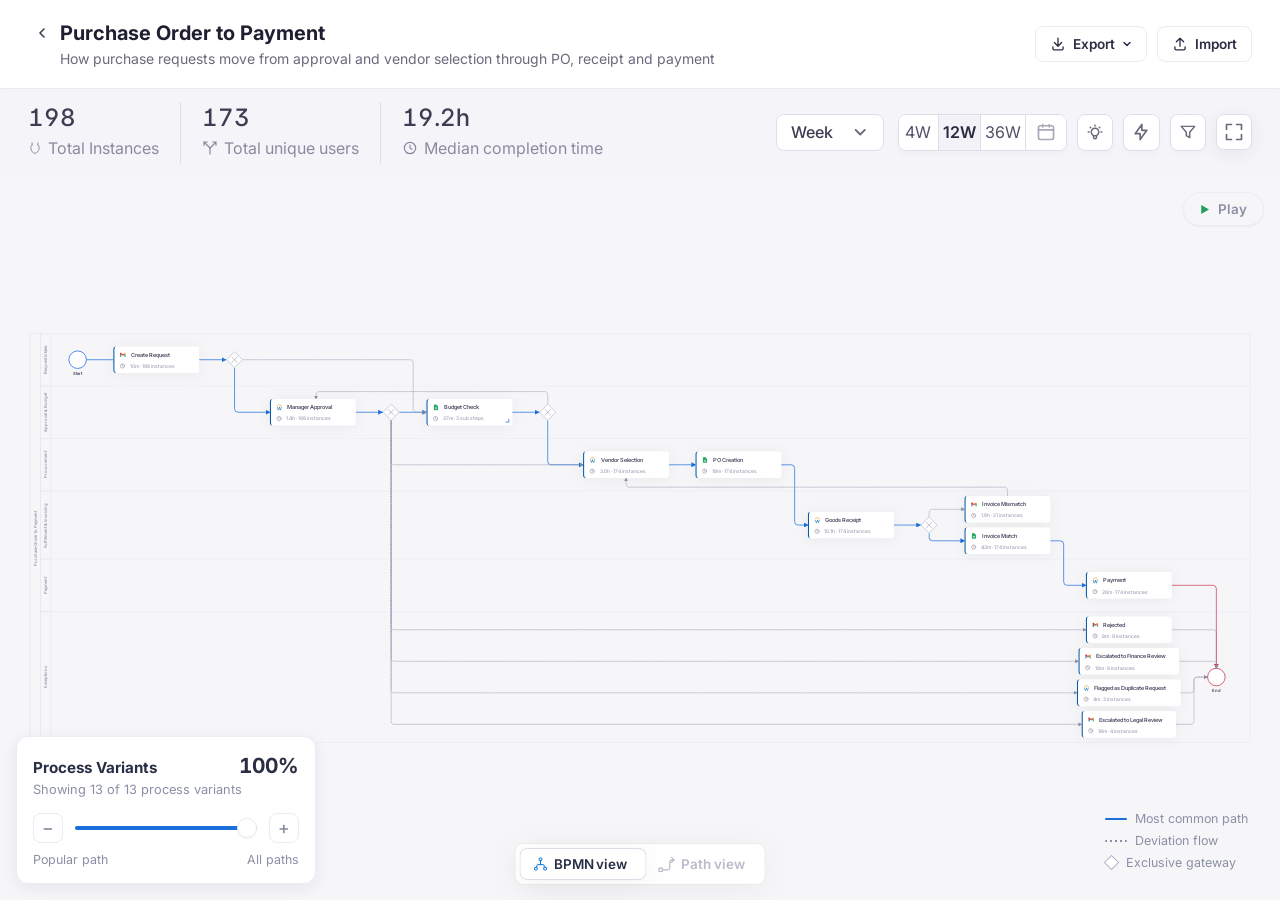
==== lens.html @ 2f686c6e "Score card: Why it scores section with one-line summary and signal chips; See why? toggle centred Co" ====
<!doctype html>
<html lang="en">
<head>
  <meta charset="utf-8" />
  <meta name="viewport" content="width=device-width, initial-scale=1" />
  <title>Process Map Visualizer</title>
  <link rel="preconnect" href="https://fonts.googleapis.com" />
  <link rel="preconnect" href="https://fonts.gstatic.com" crossorigin />
  <link rel="stylesheet" href="https://fonts.googleapis.com/css2?family=Inter:wght@400;500;600;700&display=swap" />
  <style>
:root {
  --bg: #f6f6f9;
  --card-bg: #ffffff;
  --card-border: #eaeaf2;
  --shadow-sm: 0 1px 2px rgba(24, 26, 51, 0.05);
  --shadow-md: 0 4px 16px rgba(24, 26, 51, 0.07);
  --text-primary: #2a2e45;
  --text-secondary: #8b8fa6;
  --text-tertiary: #b2b5c6;

  --accent-ui: #c74900;
  --accent-ui-soft: #fbe8dc;

  --path-main: #1f9d5c;
  --path-main-soft: #e4f6ec;
  --path-deviation: #9a9fb5;
  --path-deviation-soft: #eef0f6;
  --rework: #d17d2c;
  --rework-soft: #fbf0e2;

  --bpmn-blue: #1a6fdc;
  --bpmn-card-accent: hsl(208.5437deg 91.9643% 34%);

  --kind-info: #3568c4;
  --kind-info-soft: #dde8fb;

  --flag-start-bg: #dcf3f1;
  --flag-start-fg: #1f9d5c;
  --flag-end-bg: #fce3e6;
  --flag-end-fg: #cf3550;

  --panel-border: #ebebf3;
}

* { box-sizing: border-box; }
/* Form controls don't inherit the page font by default. */
button, input, select, textarea { font-family: inherit; }

body {
  margin: 0;
  font-family: Inter, -apple-system, BlinkMacSystemFont, "Segoe UI", Roboto, sans-serif;
  background: var(--bg);
  color: var(--text-primary);
  height: 100vh;
  display: flex;
  flex-direction: column;
}

.topbar {
  display: flex;
  justify-content: space-between;
  align-items: center;
  padding: 18px 28px;
  background: var(--card-bg);
  border-bottom: 1px solid var(--panel-border);
  gap: 24px;
  flex-wrap: wrap;
}

.title-row { display: flex; align-items: flex-start; gap: 4px; }
.title-text { display: flex; flex-direction: column; min-width: 0; }

.back-link {
  display: inline-flex;
  align-items: center;
  justify-content: center;
  width: 28px;
  height: 28px;
  padding: 8px;
  box-sizing: border-box;
  border-radius: 4px;
  margin-top: 1px;
  flex-shrink: 0;
  color: #3d3c52;
  text-decoration: none;
}
.back-link svg { flex-shrink: 0; }
.back-link:hover { background: #f2f2f8; }

.topbar-title { min-width: 0; }
.topbar-title h1 { margin: 0; font-family: Inter, -apple-system, BlinkMacSystemFont, "Segoe UI", sans-serif; font-size: 20px; line-height: 30px; font-weight: 700; color: #1f1f32; }
.subtitle { margin: 0; font-family: Inter, -apple-system, BlinkMacSystemFont, "Segoe UI", sans-serif; color: #6b697b; font-size: 14px; line-height: 22px; white-space: nowrap; overflow: hidden; text-overflow: ellipsis; }

.topbar-right { display: flex; align-items: center; gap: 24px; flex-wrap: wrap; }

.kpi-band {
  flex-shrink: 0;
  display: flex;
  align-items: center;
  justify-content: space-between;
  gap: 20px;
  box-sizing: border-box;
  height: 87px;
  background: rgba(246, 246, 249, 0.8);
  -webkit-backdrop-filter: blur(2px);
  backdrop-filter: blur(2px);
  border-bottom: none;
  padding: 0 28px;
}
body.app-fullscreen .topbar { display: none; }
body.app-fullscreen .kpi-band {
  position: fixed;
  top: 16px;
  right: 16px;
  left: auto;
  border: none;
  padding: 0;
  height: auto;
  background: transparent;
  -webkit-backdrop-filter: none;
  backdrop-filter: none;
  z-index: 20;
}
body.app-fullscreen .kpi-band .stats { display: none; }
body.app-fullscreen .side-drawer { top: 64px; right: 16px; }

.stats { display: flex; align-items: center; gap: 21px; }
.stat { display: flex; flex-direction: column; align-items: flex-start; gap: 4px; min-width: 112px; }
.stat-sep { width: 1px; height: 61.5px; background: #dfdde7; flex: none; }
.stat-value { font-family: Inter, -apple-system, BlinkMacSystemFont, "Segoe UI", sans-serif; font-size: 24px; line-height: 28px; font-weight: 500; color: #3d3c52; font-variant-numeric: tabular-nums; font-feature-settings: 'salt' on, 'ss01' on, 'ss02' on; }
.stat-label { display: flex; align-items: center; gap: 6px; height: 26px; padding-bottom: 2px; box-sizing: border-box; font-family: Inter, -apple-system, BlinkMacSystemFont, "Segoe UI", sans-serif; font-size: 16px; line-height: 24px; font-weight: 400; color: #8c899f; white-space: nowrap; }
.stat-label svg { flex: none; }

.import-button {
  display: flex;
  align-items: center;
  gap: 7px;
  background: var(--accent-ui);
  color: white;
  border: none;
  border-radius: 8px;
  padding: 9px 16px;
  font-size: 0.85rem;
  font-weight: 600;
  cursor: pointer;
  flex-shrink: 0;
}
.import-button:hover { filter: brightness(1.08); }

.topbar-actions { display: flex; align-items: center; gap: 10px; flex-shrink: 0; }

.export-menu-wrap { position: relative; flex-shrink: 0; }
.export-button {
  display: flex;
  align-items: center;
  gap: 7px;
  background: var(--card-bg);
  color: var(--text-primary);
  border: 1px solid var(--panel-border);
  border-radius: 8px;
  padding: 9px 14px;
  font-size: 0.85rem;
  font-weight: 600;
  cursor: pointer;
}
.export-button:hover, .export-button.active { border-color: var(--accent-ui); color: var(--accent-ui); }
.export-chevron { transition: transform 0.15s ease; }
.export-button.active .export-chevron { transform: rotate(180deg); }

.export-dropdown {
  position: absolute;
  top: calc(100% + 6px);
  left: 0;
  min-width: 175px;
  background: var(--card-bg);
  border: 1px solid var(--panel-border);
  border-radius: 10px;
  box-shadow: var(--shadow-md);
  padding: 6px;
  z-index: 40;
}
.export-dropdown.hidden { display: none; }
.export-dropdown-item {
  display: block;
  width: 100%;
  text-align: left;
  background: none;
  border: none;
  border-radius: 6px;
  padding: 8px 10px;
  font: inherit;
  font-size: 0.84rem;
  font-weight: 600;
  color: var(--text-primary);
  cursor: pointer;
}
.export-dropdown-item:hover { background: var(--bg); color: var(--accent-ui); }

.modal-overlay {
  position: fixed;
  inset: 0;
  background: rgba(20, 22, 40, 0.45);
  display: flex;
  align-items: center;
  justify-content: center;
  z-index: 100;
}
.modal-overlay.hidden { display: none; }

.modal-panel {
  background: var(--card-bg);
  border-radius: 14px;
  padding: 20px;
  width: 440px;
  max-width: calc(100vw - 32px);
  max-height: calc(100vh - 64px);
  overflow-y: auto;
  box-shadow: 0 20px 60px rgba(16, 18, 40, 0.3);
}
.modal-header { display: flex; justify-content: space-between; align-items: center; margin-bottom: 10px; }
.modal-header h2 { margin: 0; font-size: 1rem; }
.modal-close {
  background: none;
  border: none;
  padding: 4px;
  color: var(--text-secondary);
  cursor: pointer;
  border-radius: 6px;
  line-height: 0;
}
.modal-close:hover { color: var(--text-primary); background: var(--bg); }

/* ---- automation preview modal (opened from any "Automate with Seek" CTA) ---- */
.automation-preview-panel { width: 480px; }
#automation-preview-step-1.hidden, #automation-preview-step-2.hidden { display: none; }
.preview-task-title { margin: 0 0 4px; font-size: 1rem; font-weight: 700; color: var(--text-primary); }
.preview-lens-found { margin: 0; font-size: 0.86rem; font-weight: 600; color: var(--text-primary); }
.preview-lens-found-sub { margin: 2px 0 16px; font-size: 0.78rem; color: var(--text-secondary); }

.flow-diagram { display: flex; flex-direction: column; align-items: stretch; margin-bottom: 16px; }
.flow-step {
  border: 1px solid var(--panel-border);
  border-radius: 10px;
  padding: 9px 14px;
  font-size: 0.82rem;
  font-weight: 600;
  color: var(--text-primary);
  text-align: center;
  background: var(--card-bg);
}
.flow-arrow { display: flex; justify-content: center; padding: 3px 0; color: var(--text-tertiary); }

.preview-recommendation {
  background: var(--accent-ui-soft);
  border-radius: 10px;
  padding: 12px 14px;
  margin-bottom: 16px;
}
.preview-recommendation-label { display: block; font-size: 0.68rem; font-weight: 700; text-transform: uppercase; letter-spacing: 0.03em; color: var(--accent-ui); margin-bottom: 4px; }
.preview-recommendation p { margin: 0; font-size: 0.84rem; line-height: 1.5; color: var(--text-primary); }

.preview-stat-list { display: flex; flex-direction: column; gap: 10px; margin-bottom: 18px; }
.preview-stat { display: flex; align-items: baseline; justify-content: space-between; gap: 10px; border-bottom: 1px solid var(--panel-border); padding-bottom: 10px; }
.preview-stat:last-child { border-bottom: none; padding-bottom: 0; }
.preview-stat-label { font-size: 0.78rem; font-weight: 600; color: var(--text-secondary); }
.preview-stat-value { font-size: 0.9rem; font-weight: 700; color: var(--text-primary); text-align: right; }

.preview-action-btn { width: 100%; }

.preview-sent-check {
  display: flex;
  align-items: center;
  gap: 8px;
  font-size: 0.92rem;
  font-weight: 700;
  color: var(--path-main);
  margin-bottom: 14px;
}
.preview-payload {
  background: var(--bg);
  border: 1px solid var(--panel-border);
  border-radius: 10px;
  padding: 14px;
  font-family: ui-monospace, "SF Mono", Menlo, Consolas, monospace;
  font-size: 0.78rem;
  line-height: 1.6;
  color: var(--text-primary);
  white-space: pre-wrap;
  word-break: break-word;
  margin: 0 0 16px;
  max-height: 320px;
  overflow-y: auto;
}

/* ---- Insights side drawer (shared by index.html and decision-map.html) ---- */
.side-drawer {
  position: absolute;
  top: 16px;
  right: 28px;
  bottom: 16px;
  width: 380px;
  max-width: calc(100vw - 44px);
  background: var(--card-bg);
  border: 1px solid var(--panel-border);
  border-radius: 16px;
  box-shadow: var(--shadow-md);
  overflow: hidden;
  z-index: 15;
  display: flex;
  flex-direction: column;
}
.side-drawer.hidden { display: none; }

.side-drawer-header {
  display: flex;
  align-items: center;
  justify-content: space-between;
  padding: 16px 18px;
  border-bottom: 1px solid var(--panel-border);
  flex-shrink: 0;
}
.side-drawer-header h2 { margin: 0; font-size: 1rem; }

.side-drawer-body {
  flex: 1;
  overflow-y: auto;
  padding: 16px;
  display: flex;
  flex-direction: column;
  gap: 16px;
}

/* ---- task detail panel (opens on clicking a task node) ---- */
.task-detail-panel {
  position: fixed;
  top: 0; /* set by JS to sit flush against the bottom edge of the topbar */
  right: 0;
  bottom: 0;
  width: 420px;
  min-width: 320px;
  max-width: 90vw;
  background: var(--card-bg);
  border-left: 1px solid var(--panel-border);
  box-shadow: var(--shadow-md);
  z-index: 30;
  display: flex;
  flex-direction: column;
}
.task-detail-panel.hidden { display: none; }

.task-detail-close-btn {
  display: flex;
  align-items: center;
  justify-content: center;
  width: 34px;
  height: 34px;
  flex-shrink: 0;
  background: var(--card-bg);
  border: 1px solid var(--panel-border);
  border-radius: 8px;
  color: var(--text-secondary);
  cursor: pointer;
}
.task-detail-close-btn:hover { color: var(--text-primary); border-color: var(--text-tertiary); }

.task-detail-resize-handle {
  position: absolute;
  top: 0;
  bottom: 0;
  left: -4px;
  width: 8px;
  cursor: ew-resize;
  z-index: 2;
}
.task-detail-resize-handle:hover,
.task-detail-resize-handle.dragging { background: var(--accent-ui-soft); }

.task-detail-header {
  display: flex;
  align-items: flex-start;
  justify-content: space-between;
  gap: 12px;
  padding: 18px 20px 14px;
  border-bottom: 1px solid var(--panel-border);
  flex-shrink: 0;
}
.task-detail-title-group { min-width: 0; }
.task-detail-title { margin: 0; font-size: 1.05rem; font-weight: 700; word-break: break-word; }
.task-detail-meta { margin: 4px 0 0; font-size: 0.78rem; color: var(--text-secondary); }

.task-detail-body {
  flex: 1;
  overflow-y: auto;
  padding: 18px 20px;
  display: flex;
  flex-direction: column;
}
.task-detail-tab-panel { display: flex; flex-direction: column; gap: 22px; }
.task-detail-tab-panel.hidden { display: none; }
.task-detail-section.hidden { display: none; }
.task-detail-section-title.hidden { display: none; }

/* ---- task detail tabs + sticky CTA footer ---- */
.task-detail-tabs {
  display: flex;
  gap: 22px;
  padding: 0 20px;
  border-bottom: 1px solid var(--panel-border);
  flex-shrink: 0;
}
.task-detail-tab {
  display: flex;
  align-items: center;
  gap: 6px;
  background: none;
  border: none;
  border-bottom: 2px solid transparent;
  padding: 12px 0;
  margin-bottom: -1px;
  font: inherit;
  font-size: 0.85rem;
  font-weight: 700;
  color: var(--text-secondary);
  cursor: pointer;
}
.task-detail-tab:hover { color: var(--text-primary); }
.task-detail-tab.active { color: var(--accent-ui); border-bottom-color: var(--accent-ui); }

.task-detail-footer {
  flex-shrink: 0;
  display: flex;
  gap: 8px;
  padding: 12px 16px;
  border-top: 1px solid var(--panel-border);
  background: var(--card-bg);
}
.task-detail-footer-btn {
  flex: 1;
  display: flex;
  align-items: center;
  justify-content: center;
  gap: 6px;
  border: 1px solid var(--panel-border);
  border-radius: 8px;
  background: var(--card-bg);
  color: var(--text-primary);
  padding: 9px 10px;
  font: inherit;
  font-size: 0.78rem;
  font-weight: 700;
  cursor: pointer;
  white-space: nowrap;
}
.task-detail-footer-btn:hover { border-color: var(--accent-ui); }
.task-detail-footer-btn.primary { background: var(--accent-ui); border-color: var(--accent-ui); color: #ffffff; flex: 1.3; }
.task-detail-footer-btn.primary:hover { filter: brightness(1.08); }

/* ---- Task detail: header, overview sections, footer ---- */
.task-detail-panel { width: 480px; background: #fff; border-left: 1px solid #e5e7eb; font-family: Inter, -apple-system, BlinkMacSystemFont, "Segoe UI", sans-serif; }
.td-scroll { flex: 1; min-height: 0; overflow-y: auto; display: flex; flex-direction: column; }
.task-detail-header.td-head { flex-direction: column; align-items: stretch; justify-content: flex-start; gap: 12px; padding: 24px 24px 20px; border-bottom: none; flex-shrink: 0; }
.td-head-row { display: flex; align-items: center; justify-content: space-between; gap: 12px; }
.td-head-tags { display: flex; align-items: center; gap: 8px; min-width: 0; }
.td-app-chip { display: inline-flex; align-items: center; gap: 4px; height: 24px; padding: 0 8px; border-radius: 6px; background: #f3f4f6; font-size: 12px; line-height: 15px; font-weight: 500; color: #374151; white-space: nowrap; }
.td-app-chip.hidden { display: none; }
.td-app-chip svg { flex-shrink: 0; }
.td-kind { font-size: 12px; line-height: 15px; color: #6b7280; white-space: nowrap; overflow: hidden; text-overflow: ellipsis; }
.task-detail-close-btn.td-close { width: 36px; height: 36px; padding: 0; background: #fff; border: 1px solid #e5e7eb; border-radius: 8px; }
.task-detail-close-btn.td-close:hover { background: #f9fafb; }
.task-detail-title.td-title { font-size: 22px; line-height: 28px; font-weight: 600; letter-spacing: -0.22px; color: #111827; }
.td-intro { display: flex; flex-direction: column; gap: 16px; }
.td-desc { margin: 0; font-size: 14px; line-height: 21px; color: #4b5563; }
.td-desc.hidden { display: none; }
.td-meta { display: flex; flex-wrap: wrap; align-items: center; gap: 16px; font-size: 13px; line-height: 16px; color: #4b5563; }
.td-meta span { display: inline-flex; align-items: center; gap: 6px; }
.td-meta b { font-weight: 600; color: #111827; }
.td-meta svg { flex-shrink: 0; color: #6b7280; }
.task-detail-tabs.td-tabs { position: sticky; top: 0; z-index: 3; gap: 16px; padding: 0 24px; margin: 0; background: #fff; border-bottom: 1px solid #eef0f3; flex-shrink: 0; }
.td-tabs .task-detail-tab { margin-bottom: -1px; }
.td-tabs .task-detail-tab { position: relative; gap: 8px; padding: 12px 8px 16px; border: none; border-radius: 0; margin-bottom: 0; font-size: 14px; line-height: 22px; font-weight: 600; color: #3d3c52; }
.td-tabs .task-detail-tab::after { content: ''; position: absolute; left: 0; right: 0; bottom: 0; height: 4px; background: transparent; }
.td-tabs .task-detail-tab.active::after { background: #0975d7; }
.td-tabs .task-detail-tab svg { width: 18px; height: 18px; color: #6b697b; flex-shrink: 0; }
.td-tabs .task-detail-tab.active { color: #0975d7; }
.td-tabs .task-detail-tab.active svg { color: #0975d7; }
.task-detail-panel .task-detail-body { padding: 20px 24px 24px; flex: none; overflow: visible; }
.td-overview { gap: 20px; }

.td-auto { display: flex; flex-direction: column; gap: 22px; padding: 18px 18px 0 0; border: 0.92px solid #ececf3; border-radius: 8px; background: linear-gradient(182.53deg, var(--td-tint, #c6eac6) -61.91%, #ffffff 36.65%); }
.td-auto.medium { --td-tint: #f5dfa9; }
.td-auto.low { --td-tint: #f3c9c9; }
.td-auto-head { display: flex; align-items: center; gap: 12px; padding-left: 16px; }
.td-auto-icon { width: 20px; height: 20px; border-radius: 50%; background: linear-gradient(180deg, #d9fbee 0%, #e3eac6 100%); display: inline-flex; align-items: center; justify-content: center; flex: none; }
.td-auto.medium .td-auto-icon { background: linear-gradient(180deg, #fef3c7 0%, #fde8c8 100%); }
.td-auto.low .td-auto-icon { background: linear-gradient(180deg, #fee2e2 0%, #fde4e4 100%); }
.td-auto.medium .td-auto-icon path { fill: #b45309; }
.td-auto.low .td-auto-icon path { fill: #b91c1c; }
.td-auto-tier { font-size: 16px; line-height: 19px; font-weight: 600; color: #2b2b40; }
.td-auto-stats { display: grid; grid-template-columns: repeat(3, minmax(0, 1fr)); gap: 12px; padding: 0 0 11px 10px; border-bottom: 1px solid #ececf3; }
.td-auto-stat { display: flex; flex-direction: column; align-items: center; gap: 4px; min-width: 0; text-align: center; }
.td-auto-stat + .td-auto-stat { border-left: 1px solid #eef0f3; }
.td-auto-stat strong { font-size: 24px; line-height: 26px; font-weight: 600; color: #3d3c52; white-space: nowrap; font-feature-settings: 'ss01' on, 'salt' on, 'ss03' on, 'ss04' on; }
.td-auto-stat span { font-size: 12px; line-height: 15px; color: #4b5563; }
.td-reco { display: flex; align-items: flex-start; gap: 8px; margin-top: -10px; padding: 12px 16px 16px 11px; }
.td-reco-icon { width: 14px; height: 14px; border-radius: 50%; background: #e1efea; display: inline-flex; align-items: center; justify-content: center; flex-shrink: 0; margin-top: 1px; }
.td-reco-text { display: flex; flex-direction: column; gap: 3px; min-width: 0; }
.td-reco-title { font-size: 13px; line-height: 16px; font-weight: 500; color: #2b2b40; }
.td-reco-body { font-size: 11px; line-height: 16px; color: #3d3c52; }

.td-usage { display: grid; grid-template-columns: repeat(2, minmax(0, 1fr)); gap: 8px; }
.td-usage-cell { display: flex; flex-direction: column; gap: 11px; padding: 8px 12px; min-width: 0; background: #fff; border: 1px solid #ececf3; border-radius: 12px; box-shadow: 0 4px 4px rgba(0, 0, 0, 0.02); }
.td-usage-label { font-size: 12px; line-height: 16px; color: #6b697b; }
.td-usage-main { display: flex; flex-direction: column; gap: 1px; }
.td-usage-value-row { display: flex; align-items: flex-end; gap: 5px; }
.td-usage-value { font-size: 22px; line-height: 32px; font-weight: 600; color: #3d3c52; white-space: nowrap; font-feature-settings: 'salt' on, 'ss01' on, 'ss02' on; }
.td-usage-badge { display: inline-flex; align-items: center; gap: 4px; height: 27px; padding: 0 2px; font-size: 14px; line-height: 20px; font-weight: 500; color: #198558; }
.td-usage-badge.down { color: #b91c1c; }
.td-usage-sub { font-size: 12px; line-height: 16px; color: #525066; }

.td-card { border: 1px solid #e5e7eb; border-radius: 12px; }
.td-card.hidden { display: none; }
.td-chart-card { display: flex; flex-direction: column; gap: 14px; padding: 16px 16px 14px 18px; border-color: #ececf3; background: #fff; box-shadow: 0 4px 4px rgba(0, 0, 0, 0.02); }
.td-card-head { display: flex; flex-direction: column; gap: 2px; }
.td-card-title { display: inline-flex; align-items: center; font-size: 16px; line-height: 24px; font-weight: 600; color: #3d3c52; }
.td-info { width: 32px; height: 32px; margin: -4px 0; padding: 0; border: none; background: none; border-radius: 16px; display: inline-flex; align-items: center; justify-content: center; cursor: help; }
.td-card-range { font-size: 12px; line-height: 16px; color: #6b697b; }
.td-occ-headline { display: flex; flex-direction: column; }
.td-occ-headline strong { font-size: 24px; line-height: 32px; font-weight: 600; color: #3d3c52; font-feature-settings: 'salt' on, 'ss01' on, 'ss02' on; }
.td-occ-headline span { font-size: 12px; line-height: 16px; color: #8c899f; }
.td-occ-chart { position: relative; }
.td-occ-chart svg { display: block; width: 100%; height: auto; overflow: visible; }
.td-occ-grid, .td-occ-base { stroke: #ececf3; stroke-width: 0.8; stroke-dasharray: 3 2; }
.td-occ-axis { font-size: 9px; fill: #6b697b; }
.td-occ-line { fill: none; stroke: #0975d7; stroke-width: 1.2; stroke-linejoin: round; stroke-linecap: round; }
.td-occ-guide { stroke: #9ca3af; stroke-width: 1; stroke-dasharray: 3 3; }
.td-occ-dot { fill: #fff; stroke: #0975d7; stroke-width: 1.6; }
.td-occ-tip { position: absolute; top: 0; padding: 6px 10px; border-radius: 8px; background: #111827; box-shadow: 0 4px 12px rgba(17, 24, 39, 0.18); pointer-events: none; white-space: nowrap; transform: translateX(-50%); }
.td-occ-tip strong { display: block; font-size: 13px; line-height: 16px; font-weight: 600; color: #fff; }
.td-occ-tip span { display: block; font-size: 11px; line-height: 13px; color: #d1d5db; }
.td-occ-empty { margin: 0; font-size: 12px; color: #6b7280; }

.td-steps-card { display: flex; flex-direction: column; gap: 22px; padding: 20px 20px 20px 16px; background: #fff; border: 1px solid #dfdde7; border-radius: 12px; }
.td-steps-card.hidden { display: none; }
.td-steps { list-style: none; margin: 0; padding: 4px 0; }
.td-step { display: flex; align-items: center; gap: 12px; min-height: 53px; border-bottom: 1px solid #f3f4f6; }
.td-step:last-child { border-bottom: none; }
.td-step-num { width: 24px; height: 24px; border-radius: 999px; background: #f3f4f6; display: inline-flex; align-items: center; justify-content: center; flex-shrink: 0; font-size: 12px; line-height: 15px; font-weight: 600; color: #374151; }
.td-step-name { flex: 1; min-width: 0; font-size: 14px; line-height: 17px; color: #111827; }
.td-step-time { display: inline-flex; align-items: center; gap: 4.8px; height: 22px; padding: 3.6px 7.2px; box-sizing: border-box; border-radius: 6px; font-size: 12px; line-height: 15px; font-weight: 500; letter-spacing: 0.04px; color: #6b697b; white-space: nowrap; }
.td-step-time svg { flex: none; }
.td-step-play { width: 36px; height: 36px; flex-shrink: 0; padding: 0; border: 1px solid #e5e7eb; border-radius: 18px; background: #f9f9fb; box-shadow: inset 0 1px 1px #fff; display: inline-flex; align-items: center; justify-content: center; cursor: pointer; }
.td-step-play:hover { border-color: #0975d7; }
.td-step-play svg { flex-shrink: 0; }

.task-detail-footer.td-footer { gap: 12px; padding: 16px 24px; border-top: 1px solid #e5e7eb; background: #fff; }
.task-detail-footer-btn.td-btn-outline { flex: 0 0 auto; min-width: 174px; height: 44px; gap: 8px; padding: 1px 16px; border: 1px solid #d1d5db; border-radius: 10px; background: #fff; font-size: 14px; line-height: 17px; font-weight: 500; color: #111827; }
.task-detail-footer-btn.td-btn-outline:hover { border-color: #9ca3af; background: #f9fafb; }
.task-detail-footer-btn.td-btn-primary { flex: 1; height: 44px; gap: 8px; padding: 1px 16px; border: none; border-radius: 10px; background: #0975d7; font-size: 14px; line-height: 17px; font-weight: 600; color: #fff; }
.task-detail-footer-btn.td-btn-primary:hover { background: #0866be; }
.task-detail-footer-btn svg { flex-shrink: 0; }

/* ---- Task detail: Automation tab ---- */
.ta-panel { gap: 24px; }
.ta-score { position: relative; display: flex; flex-direction: column; align-items: stretch; gap: 16px; padding: 18px 18px 0; background: #fff; border: 1px solid #dfdde7; border-radius: 12px; overflow: hidden; }
/* Header, gauge and numbers sit together; the explanation starts the lower group. */
.ta-score > .ta-score-head { order: 0; }
.ta-score > .ta-gauge-wrap { order: 1; }
.ta-score > .ta-impact { order: 2; }
.ta-score > .ta-score-text { order: 3; margin-top: 8px; }
.ta-score > .ta-why { order: 4; margin-top: 8px; }
.ta-score > .ta-know { order: 5; }
.ta-score-head { display: flex; align-items: center; gap: 12px; height: 34px; }
.ta-score-icon { width: 34px; height: 34px; border-radius: 50%; background: #f6f6f9; display: inline-flex; align-items: center; justify-content: center; flex: none; }
.ta-score-title { font-size: 16px; line-height: 19px; font-weight: 600; color: #2b2b40; }
.ta-score-text { margin: 0; font-size: 14px; line-height: 21px; color: #525066; }
.ta-gauge-wrap { display: flex; flex-direction: column; align-items: center; }
.ta-gauge { position: relative; width: 154px; height: 78px; }
.ta-gauge svg { position: absolute; inset: 0; overflow: visible; }
.ta-gauge-value { position: absolute; left: 50%; bottom: 2px; transform: translateX(-50%); display: flex; flex-direction: column; align-items: center; gap: 2px; }
.ta-gauge-value strong { display: block; font-size: 32px; line-height: 32px; font-weight: 800; letter-spacing: -0.65px; color: #3d3c52; }
.ta-gauge-value span { font-size: 14.5px; line-height: 18px; color: #7b7891; white-space: nowrap; }
.ta-tier { position: relative; margin-top: 3px; display: inline-flex; align-items: center; justify-content: center; gap: 5px; height: 40px; padding: 0 16px 0 10px; box-sizing: border-box; background: #fff; border: 1px solid #f2f2f8; border-radius: 40px; box-shadow: 0 4px 4px rgba(0, 0, 0, 0.02); font-size: 14px; line-height: 17px; font-weight: 500; letter-spacing: 0.04px; color: #7b7891; }
.ta-tier-icon { width: 19px; height: 19px; border-radius: 50%; display: inline-flex; align-items: center; justify-content: center; background: linear-gradient(180deg, #d9fbee 0%, #e3eac6 100%); color: #12924f; flex: none; }
.ta-tier.medium .ta-tier-icon { background: linear-gradient(180deg, #fef3c7 0%, #fde8c8 100%); color: #b45309; }
.ta-tier.low .ta-tier-icon { background: linear-gradient(180deg, #fee2e2 0%, #fde4e4 100%); color: #b91c1c; }
.ta-tier svg { flex-shrink: 0; }
.ta-impact { display: grid; grid-template-columns: repeat(3, minmax(0, 1fr)); gap: 12px; padding: 10px 0 17px 10px; border-bottom: 1px solid #eef0f3; }
.ta-impact div { display: flex; flex-direction: column; gap: 6px; min-width: 0; }
.ta-impact div + div { padding-left: 12px; border-left: 1px solid #eef0f3; }
.ta-impact strong { font-size: 24px; line-height: 26px; font-weight: 600; color: #3d3c52; white-space: nowrap; font-feature-settings: 'ss01' on, 'salt' on, 'ss03' on, 'ss04' on; }
.ta-impact span { font-size: 12px; line-height: 15px; color: #4b5563; }
.ta-why { display: flex; flex-direction: column; gap: 8px; padding-bottom: 18px; }
.ta-why-h { margin: 0; font-size: 15px; line-height: 18px; font-weight: 600; color: #111827; }
.ta-why .ta-score-text { white-space: nowrap; overflow: hidden; text-overflow: ellipsis; }
.ta-why-chips { display: flex; flex-wrap: wrap; gap: 6px; margin-top: 4px; }
.ta-why-chip { display: inline-flex; align-items: center; gap: 8px; height: 30px; padding: 0 12px 0 8px; box-sizing: border-box; background: #fcfcfd; border: 1px solid #ececf3; border-radius: 48px; font-size: 12px; line-height: 15px; color: #374151; white-space: nowrap; }
.ta-why-chip svg { flex: none; }
.ta-why-chip.more { padding: 0 10px; color: #6b697b; }
.ta-reco { display: flex; align-items: flex-start; gap: 8px; margin: -4px -18px 0; padding: 0 16px 18px; border-radius: 0 0 11px 11px; }
.ta-reco-check { color: #198558; width: 14px; height: 14px; margin-top: 1px; border-radius: 40px; background: linear-gradient(180deg, #d9fbee 0%, #e3eac6 100%); display: inline-flex; align-items: center; justify-content: center; flex: none; }
.ta-reco.medium .ta-reco-check { color: #b45309; background: linear-gradient(180deg, #fef3c7 0%, #fde8c8 100%); }
.ta-reco.low .ta-reco-check { color: #b91c1c; background: linear-gradient(180deg, #fee2e2 0%, #fde4e4 100%); }
.ta-reco-text { display: flex; flex-direction: column; gap: 1px; min-width: 0; }
.ta-reco-title { font-size: 14px; line-height: 17px; font-weight: 500; color: #3d3c52; }
.ta-reco-body { font-size: 11px; line-height: 16px; color: #6b697b; }
.ta-section { display: flex; flex-direction: column; gap: 12px; }
.ta-know { margin: -16px -18px 0; border-top: 1px solid #eef0f3; }
.ta-know-toggle { display: flex; align-items: center; justify-content: center; gap: 6px; width: 100%; padding: 14px 18px; border: none; background: none; font-size: 15px; line-height: 18px; font-weight: 600; color: #111827; cursor: pointer; }
.ta-know-toggle:hover { color: #0975d7; }
.ta-know-chevron { color: #6b697b; transition: transform 0.15s ease; }
.ta-know.open .ta-know-chevron { transform: rotate(180deg); }
.ta-know-body { display: flex; flex-direction: column; gap: 10px; padding: 0 18px 18px; }
.ta-know-body[hidden] { display: none; }
.ta-section-head { display: flex; align-items: center; justify-content: space-between; gap: 12px; }
.ta-h { margin: 0; font-size: 15px; line-height: 18px; font-weight: 600; color: #111827; }
.ta-why-count { font-size: 14px; line-height: 17px; font-weight: 600; color: #15803d; }
.ta-why-count.mixed { color: #976c07; }
.ta-signals { display: flex; flex-direction: column; gap: 8px; }
.ta-group { display: flex; flex-direction: column; gap: 8px; }
.ta-group-head { display: inline-flex; align-items: center; gap: 5px; height: 23px; padding: 4px 0; box-sizing: border-box; font-size: 12px; line-height: 15px; color: #3d3c52; }
.ta-group-head svg { flex: none; }
.ta-group-row { display: flex; gap: 8px; }
.ta-param { flex: 1 1 0; min-width: 0; height: 68px; box-sizing: border-box; display: flex; flex-direction: column; justify-content: center; align-items: flex-start; gap: 16px; padding: 0 12px 0 8px; background: #fcfcfd; border: 1px solid #ececf3; border-radius: 8px; }
.ta-param-title { display: inline-flex; align-items: center; gap: 2px; max-width: 100%; font-size: 12px; line-height: 15px; color: #2b2b40; white-space: nowrap; }
.ta-param-title > span { overflow: hidden; text-overflow: ellipsis; }
.ta-param-title .ta-info { flex: none; }
.ta-param-value { font-size: 18px; line-height: 20px; font-weight: 600; color: #6b697b; white-space: nowrap; font-feature-settings: 'salt' on, 'ss01' on, 'ss02' on; }
.ta-param-value.muted { font-weight: 400; color: #8c899f; }
.ta-signal { display: flex; align-items: center; gap: 8px; min-height: 44px; padding: 0 12px; border-radius: 8px; background: #f9fafb; min-width: 0; }
.ta-signal.wide { grid-column: 1 / -1; padding-top: 10px; padding-bottom: 10px; }
.ta-signal > svg { flex-shrink: 0; }
.ta-signal-name { min-width: 0; overflow: hidden; text-overflow: ellipsis; }
.ta-signal-label { flex: 1; display: inline-flex; align-items: center; gap: 2px; min-width: 0; white-space: nowrap; font-size: 13px; line-height: 16px; color: #374151; }
.ta-signal-text { display: flex; flex-direction: column; flex: 1; min-width: 0; }
.ta-signal-text .ta-signal-label { font-weight: 600; color: #3d3c52; }
.ta-signal-note { font-size: 13px; line-height: 16px; color: #6b697b; }
.ta-signal-value { font-size: 14px; line-height: 17px; font-weight: 600; color: #111827; white-space: nowrap; }
.ta-signal-value.muted { font-weight: 400; color: #8c899f; }
.ta-info { width: 24px; height: 24px; padding: 0; border: none; background: none; border-radius: 6px; display: inline-flex; align-items: center; justify-content: center; cursor: help; flex-shrink: 0; }
.ta-info:hover { background: #eef0f3; }
.ta-steps-card { display: flex; flex-direction: column; gap: 22px; padding: 20px 20px 20px 16px; background: #fff; border: 1px solid #dfdde7; border-radius: 12px; }
.ta-steps-head { display: flex; align-items: center; justify-content: space-between; gap: 9px; min-height: 38px; }
.ta-steps-heading { display: inline-flex; align-items: center; gap: 12px; min-width: 0; }
.ta-steps-titles { display: flex; flex-direction: column; gap: 4px; min-width: 0; }
.ta-steps-title { font-size: 16px; line-height: 19px; font-weight: 500; color: #2b2b40; }
.ta-steps-sub { display: inline-flex; align-items: center; gap: 4px; font-size: 12px; line-height: 15px; color: #6b7280; white-space: nowrap; }
.ta-steps-time { display: inline-flex; align-items: center; gap: 6px; height: 32px; padding: 0 12px; box-sizing: border-box; border: 1px solid #ececf3; border-radius: 50px; font-size: 14px; line-height: 17px; color: #2b2b40; white-space: nowrap; flex: none; }
.ta-steps-time svg { flex: none; }
.ta-steps { list-style: none; margin: 0; padding: 0; }
.ta-step { display: flex; align-items: center; gap: 12px; min-height: 53px; border-bottom: 1px solid #f3f4f6; }
.ta-step:last-child { border-bottom: none; }
.ta-step .td-step-name { line-height: 17px; }
.ta-chip { display: inline-flex; align-items: center; gap: 5px; padding: 3.6px 7.2px; border-radius: 6px; font-size: 12px; line-height: 14px; font-weight: 700; letter-spacing: 0.04px; white-space: nowrap; }
.ta-chip.ok { background: linear-gradient(90deg, #e4f6ec 0%, #fff 100%); color: #1f9d5c; }
.ta-chip.warn { background: linear-gradient(90deg, #f6eee4 0%, #fff 100%); color: #976c07; }
.ta-chip svg { flex-shrink: 0; }
.ta-step .td-step-play svg path { fill: #111827; }

/* ---- automation tab ---- */
.automation-opportunity-card {
  border: 1px solid var(--panel-border);
  border-radius: 12px;
  padding: 16px;
}
.automation-opportunity-top { display: flex; align-items: flex-start; justify-content: space-between; gap: 12px; }
.automation-opportunity-heading { display: flex; align-items: center; gap: 8px; font-size: 0.92rem; font-weight: 700; color: var(--text-primary); margin-bottom: 6px; }
.automation-tier-badge {
  font-size: 0.68rem;
  font-weight: 700;
  border-radius: 100px;
  padding: 2px 10px;
}
.automation-tier-badge.high { background: var(--path-main-soft); color: var(--path-main); }
.automation-tier-badge.medium { background: var(--rework-soft); color: var(--rework); }
.automation-tier-badge.low { background: var(--flag-end-bg); color: var(--flag-end-fg); }
.automation-score { font-size: 1.9rem; font-weight: 700; color: var(--text-primary); }
.automation-score span { font-size: 1rem; font-weight: 600; color: var(--text-tertiary); }
.automation-gauge { flex-shrink: 0; }
.automation-gauge-track { stroke: var(--panel-border); }
.automation-gauge-fill { stroke: var(--path-main); transition: stroke-dashoffset 0.3s ease, stroke 0.3s ease; }
.automation-gauge-needle { stroke: var(--text-primary); transition: x2 0.3s ease, y2 0.3s ease; }
.automation-gauge-hub { fill: var(--text-primary); }
.automation-opportunity-text { margin: 10px 0 0; font-size: 0.82rem; line-height: 1.5; color: var(--text-secondary); }

.automation-why-grid .task-stat-value { font-size: 0.95rem; }

.automation-impact-card {
  background: var(--path-main-soft);
  border-radius: 12px;
  padding: 16px;
}
.automation-impact-heading { display: flex; align-items: center; gap: 6px; font-size: 0.85rem; font-weight: 700; color: var(--text-primary); margin-bottom: 10px; }
.automation-impact-row { display: flex; align-items: center; gap: 20px; }
.automation-impact-sep { width: 1px; align-self: stretch; background: rgba(31, 157, 92, 0.25); }
.automation-impact-value { font-size: 1.4rem; font-weight: 700; color: var(--path-main); }
.automation-impact-label { font-size: 0.72rem; color: var(--text-secondary); margin-top: 2px; }
.automation-impact-text { margin: 12px 0 0; font-size: 0.8rem; line-height: 1.5; color: var(--text-secondary); }

.automation-steps-list { display: flex; flex-direction: column; gap: 0; border: 1px solid var(--panel-border); border-radius: 12px; overflow: hidden; }
.automation-step-row {
  display: flex;
  align-items: center;
  gap: 12px;
  padding: 12px 14px;
  border-bottom: 1px solid var(--panel-border);
  font-size: 0.84rem;
  color: var(--text-primary);
}
.automation-step-row:last-child { border-bottom: none; }
.automation-step-number {
  display: flex;
  align-items: center;
  justify-content: center;
  width: 22px;
  height: 22px;
  border-radius: 50%;
  background: var(--path-main-soft);
  color: var(--path-main);
  font-size: 0.72rem;
  font-weight: 700;
  flex-shrink: 0;
}

.automation-next-step-card {
  display: flex;
  align-items: flex-start;
  gap: 12px;
  border: 1px solid var(--panel-border);
  border-radius: 12px;
  padding: 14px;
}
.automation-next-step-icon {
  display: flex;
  align-items: center;
  justify-content: center;
  width: 24px;
  height: 24px;
  border-radius: 50%;
  background: var(--path-main-soft);
  color: var(--path-main);
  flex-shrink: 0;
}
.automation-next-step-title { font-size: 0.86rem; font-weight: 700; color: var(--text-primary); margin-bottom: 4px; }
.automation-next-step-text { margin: 0; font-size: 0.8rem; line-height: 1.5; color: var(--text-secondary); }

/* ---- automation opportunities panel (toolbar button + side drawer) ---- */
.automation-opps-panel { width: 420px; }
.opp-toolbar { display: flex; align-items: center; justify-content: space-between; gap: 10px; }
.opp-count { font-size: 0.82rem; font-weight: 700; color: var(--text-primary); }
.opp-sort { display: flex; align-items: center; gap: 6px; font-size: 0.76rem; color: var(--text-secondary); }
.opp-sort select {
  border: 1px solid var(--panel-border);
  border-radius: 8px;
  padding: 4px 8px;
  font: inherit;
  font-size: 0.78rem;
  font-weight: 600;
  background: var(--card-bg);
  color: var(--text-primary);
  cursor: pointer;
}
.opp-list { display: flex; flex-direction: column; gap: 10px; }
.opp-card { border: 1px solid var(--panel-border); border-radius: 12px; overflow: hidden; }
.opp-card.expanded { border-color: var(--path-main); }
.opp-card-header {
  width: 100%;
  display: flex;
  align-items: center;
  gap: 10px;
  padding: 12px 14px;
  background: none;
  border: none;
  font: inherit;
  text-align: left;
  cursor: pointer;
}
.opp-rank-badge {
  display: flex;
  align-items: center;
  justify-content: center;
  width: 24px;
  height: 24px;
  border-radius: 50%;
  background: var(--path-main-soft);
  color: var(--path-main);
  font-size: 0.78rem;
  font-weight: 700;
  flex-shrink: 0;
}
.opp-card.expanded .opp-rank-badge { background: var(--path-main); color: #ffffff; }
.opp-title-group { flex: 1; min-width: 0; display: flex; flex-direction: column; gap: 2px; }
.opp-title { font-size: 0.88rem; font-weight: 700; color: var(--text-primary); white-space: nowrap; overflow: hidden; text-overflow: ellipsis; }
.opp-subtitle { font-size: 0.72rem; color: var(--text-secondary); }
.opp-score-pill { display: inline-flex; align-items: center; gap: 5px; padding: 4px 10px; border-radius: 100px; font-size: 0.76rem; font-weight: 700; flex-shrink: 0; }
.opp-score-pill strong { font-size: 0.92rem; }
.opp-score-pill.high { background: var(--path-main-soft); color: var(--path-main); }
.opp-score-pill.medium { background: var(--rework-soft); color: var(--rework); }
.opp-score-pill.low { background: var(--flag-end-bg); color: var(--flag-end-fg); }
.opp-chevron { flex-shrink: 0; display: flex; color: var(--text-secondary); transition: transform 0.15s ease; }
.opp-card.expanded .opp-chevron { transform: rotate(180deg); color: var(--path-main); }
.opp-card-body { padding: 14px; display: flex; flex-direction: column; gap: 14px; border-top: 1px solid var(--panel-border); }
.opp-lens-found { background: var(--bg); border-radius: 10px; padding: 12px 14px; }
.opp-lens-found p { margin: 0; font-size: 0.82rem; line-height: 1.5; color: var(--text-secondary); }
.opp-card-footer { display: flex; gap: 8px; }
.opp-view-all { display: block; width: 100%; text-align: center; margin-top: 4px; text-decoration: none; font-size: 0.82rem; }

.task-detail-section-title {
  margin: 0 0 10px;
  font-size: 0.85rem;
  font-weight: 700;
  color: var(--text-secondary);
  display: flex;
  align-items: center;
  gap: 8px;
}
.task-detail-summary-text { margin: 0; font-size: 0.85rem; line-height: 1.6; color: var(--text-primary); }

.task-stat-grid { display: grid; grid-template-columns: 1fr 1fr; gap: 8px; }
.task-stat {
  border: 1px solid var(--panel-border);
  border-radius: 10px;
  padding: 10px 12px;
  display: flex;
  flex-direction: column;
  gap: 2px;
}
.task-stat-label { font-size: 0.66rem; font-weight: 700; text-transform: uppercase; letter-spacing: 0.03em; color: var(--text-secondary); }
.task-stat-value { font-size: 1.02rem; font-weight: 700; color: var(--text-primary); }
.task-stat-value.muted { font-size: 0.8rem; font-weight: 600; color: var(--text-tertiary); }
.task-stat-sub { font-size: 0.7rem; color: var(--text-secondary); margin-top: 1px; }

.task-io-row {
  border: 1px solid var(--panel-border);
  border-radius: 10px;
  padding: 10px 12px;
  margin-bottom: 8px;
}
.task-io-row:last-child { margin-bottom: 0; }
.task-io-label { display: block; font-size: 0.7rem; font-weight: 700; text-transform: uppercase; letter-spacing: 0.03em; color: var(--text-secondary); margin-bottom: 3px; }
.task-io-text { margin: 0; font-size: 0.85rem; line-height: 1.5; color: var(--text-primary); }

.task-detail-muted-note { font-size: 0.82rem; color: var(--text-secondary); font-style: italic; margin: 0; }

.task-app-tag {
  display: inline-block;
  background: var(--path-main-soft);
  color: var(--path-main);
  font-size: 0.76rem;
  font-weight: 700;
  border-radius: 100px;
  padding: 4px 12px;
  margin: 0 6px 6px 0;
}

.task-user-list { display: flex; flex-direction: column; gap: 6px; }
.task-user-row {
  display: flex;
  justify-content: space-between;
  align-items: center;
  gap: 10px;
  border: 1px solid var(--panel-border);
  border-radius: 10px;
  padding: 8px 12px;
  font-size: 0.82rem;
}
.task-user-row-name { font-weight: 600; color: var(--text-primary); }
.task-user-row-count {
  font-weight: 500;
  font-size: 0.74rem;
  color: var(--text-secondary);
  background: var(--bg);
  border-radius: 100px;
  padding: 2px 9px;
  flex-shrink: 0;
}
.task-user-row-play {
  display: flex;
  align-items: center;
  justify-content: center;
  width: 22px;
  height: 22px;
  flex-shrink: 0;
  border: none;
  border-radius: 50%;
  background: var(--accent-ui-soft);
  color: var(--accent-ui);
  cursor: pointer;
  padding: 0;
  transition: background 0.15s ease, color 0.15s ease;
}
.task-user-row-play svg { margin-left: 1px; }
.task-user-row-play:hover { background: var(--accent-ui); color: #fff; }

.subtype-count-badge {
  background: var(--accent-ui-soft);
  color: var(--accent-ui);
  font-size: 0.68rem;
  font-weight: 700;
  border-radius: 100px;
  padding: 1px 8px;
  text-transform: none;
  letter-spacing: normal;
}

/* ---- Filter panel ---- */
#filter-panel { width: 378px; background: #f6f6f9; border: 1px solid #ebebf3; border-radius: 9px; font-family: Inter, -apple-system, BlinkMacSystemFont, "Segoe UI", sans-serif; }
body { --ins-filter-w: 378px; }
.fp-head { display: flex; align-items: center; justify-content: space-between; padding: 16px 18px; background: #fff; border-bottom: 1px solid #ebebf3; flex-shrink: 0; }
.fp-title { display: inline-flex; align-items: center; gap: 4px; font-size: 16px; line-height: 19px; font-weight: 600; letter-spacing: -0.31px; color: #2a2e45; }
.fp-badge, #filter-panel .subtype-count-badge { display: inline-flex; align-items: center; justify-content: center; padding: 1px 8px; border-radius: 100px; background: #f0f9ff; color: #0975d7; font-size: 10.88px; line-height: 13px; font-weight: 700; letter-spacing: 0.07px; }
.fp-badge.hidden, #filter-panel .subtype-count-badge.is-zero { display: none; }
.fp-actions { display: flex; align-items: center; gap: 14px; }
.fp-clear { border: none; background: none; padding: 0; border-radius: 7px; font: inherit; font-size: 14px; line-height: 20px; font-weight: 600; color: #0975d7; cursor: pointer; }
.fp-clear:hover { text-decoration: underline; }
.fp-close { width: 20px; height: 20px; padding: 4px; border: none; background: none; border-radius: 5px; color: #b2b5c6; display: inline-flex; cursor: pointer; }
.fp-close:hover { background: #ebebf3; color: #6b697b; }
#filter-panel .side-drawer-body { padding: 0 15px 20px; gap: 12px; }
.fp-summary { display: flex; align-items: center; gap: 7px; margin: 0; padding: 16px 2px 2px; font-size: 12px; line-height: 15px; color: #3d3c52; }
.fp-summary svg { flex-shrink: 0; }
#filter-panel .panel { background: #fff; border: 1px solid #ebebf3; box-shadow: 0 1px 2px rgba(24, 26, 51, 0.05); border-radius: 12px; padding: 16px 14px 24px 16px; margin: 0; }
#filter-panel .panel.collapsed { padding-bottom: 16px; }
#filter-panel .panel-header { padding: 0; border-radius: 7px; }
#filter-panel .panel h2 { display: inline-flex; align-items: center; gap: 4px; font-size: 14px; line-height: 17px; font-weight: 600; letter-spacing: -0.25px; color: #2a2e45; text-transform: none; }
#filter-panel .panel-chevron { color: #b2b5c6; transform: rotate(180deg); }
#filter-panel .panel.collapsed .panel-chevron { transform: none; }
.fp-desc { margin: 8px 0 0; font-size: 12px; line-height: 15px; color: #6b697b; }
#filter-panel .panel-body { margin-top: 24px; }

/* Task rows: checkbox, name, case count. */
#filter-panel input[type="checkbox"] { -webkit-appearance: none; appearance: none; flex-shrink: 0; width: 16px; height: 16px; margin: 3px 3px 3px 4px; border: 1px solid #8c899f; border-radius: 4px; background: #fff; cursor: pointer; }
#filter-panel input[type="checkbox"]:checked { border-color: #0975d7; background: #0975d7 url("data:image/svg+xml,%3Csvg xmlns='http://www.w3.org/2000/svg' width='16' height='16' viewBox='0 0 16 16'%3E%3Cpath d='M4.5 8.2 7 10.5l4.5-5' fill='none' stroke='white' stroke-width='1.8' stroke-linecap='round' stroke-linejoin='round'/%3E%3C/svg%3E") center / 16px no-repeat; }
#filter-panel input[type="checkbox"]:focus-visible { outline: 2px solid #0975d7; outline-offset: 1px; }
#filter-panel .fp-task-list { gap: 16px; max-height: none; overflow: visible; }
.fp-task-list .filter-checklist-item, .fp-task-list .filter-checklist-item.checked { padding: 0; border: none; background: none; border-radius: 0; }
.fp-task-list .filter-checklist-item-top { align-items: center; gap: 8px; }
.fp-task-list .filter-checklist-item-top input[type="checkbox"] { margin: 3px 3px 3px 4px; }
.fp-task-list .filter-checklist-item-label { font-size: 13.12px; line-height: 16px; font-weight: 600; letter-spacing: -0.08px; color: #2a2e45; }
#filter-panel .filter-checklist-item-count { padding: 3px 10px; border-radius: 100px; background: #f6f6f9; color: #8c899f; font-size: 12px; line-height: 10px; font-weight: 400; font-variant-numeric: tabular-nums; }

/* Path cards: checkbox, path number, share and count, then outcome and time. */
#filter-panel .fp-path-list { gap: 12px; max-height: 288px; overflow-y: auto; padding-right: 4px; }
#filter-panel .fp-path-list.show-all { max-height: none; overflow: visible; padding-right: 0; }
.fp-path-list::-webkit-scrollbar { width: 6px; }
.fp-path-list::-webkit-scrollbar-thumb { background: #dfdde7; border-radius: 20px; }
.fp-path-list .filter-checklist-item { padding: 10px 10px 10px; border: 1px solid #dfdde7; border-radius: 12px; background: #fff; display: flex; flex-direction: column; gap: 4px; }
.fp-path-list .filter-checklist-item:hover { border-color: #0975d7; }
.fp-path-list .filter-checklist-item.checked { background: #f0f9ff; border-color: #0975d7; }
.fp-path-list .filter-checklist-item.checked .filter-checklist-item-count { background: #fff; }
.fp-path-list .filter-checklist-item-top { align-items: center; gap: 6px; }
.fp-path-list .filter-checklist-item-top input[type="checkbox"] { width: 13px; height: 13px; border-radius: 2px; margin: 3px; }
.fp-path-list .filter-checklist-item-top input[type="checkbox"]:checked { width: 16px; height: 16px; border-radius: 4px; margin: 0 1px; }
.fp-path-list .filter-checklist-item-label { display: inline-flex; align-items: baseline; gap: 6px; font-size: 14px; line-height: 17px; font-weight: 700; color: #3d3c52; }
.fp-path-pct { font-weight: 600; color: #1f2033; font-variant-numeric: tabular-nums; }
.fp-path-list .fp-path-meta { margin: 0; display: flex; align-items: center; gap: 8px; padding-left: 25px; font-size: 12px; line-height: 15px; color: #6b6f86; }
.fp-path-meta span { display: inline-flex; align-items: center; gap: 4px; }
.fp-path-meta svg { flex-shrink: 0; color: #8b8fa6; }
.fp-view-all { display: block; margin: 12px auto 0; border: none; background: none; padding: 0; font: inherit; font-size: 12px; line-height: 15px; color: #6b697b; cursor: pointer; }
.fp-view-all:hover { color: #0975d7; text-decoration: underline; }
.fp-view-all.hidden { display: none; }

/* Duration: the two ends above a two-handle slider. */
#filter-panel .duration-slider-values { margin: 0; padding-top: 10px; font-size: 12.48px; line-height: 15px; font-weight: 700; letter-spacing: -0.035px; color: #2a2e45; }
#filter-panel .duration-slider { margin-top: 10px; }
#filter-panel .duration-slider-track { background: #ebebf3; }
#filter-panel .duration-slider-range { background: #0975d7; }
#filter-panel .duration-range-input { height: 20px; top: -1px; }
#filter-panel .duration-range-input::-webkit-slider-thumb { width: 20px; height: 20px; background: #fff; border: 1px solid #ececf3; box-shadow: 0 1px 4px rgba(0, 0, 0, 0.16), 0 2px 4px rgba(0, 0, 0, 0.12); }
#filter-panel .duration-range-input::-moz-range-thumb { width: 20px; height: 20px; background: #fff; border: 1px solid #ececf3; box-shadow: 0 1px 4px rgba(0, 0, 0, 0.16), 0 2px 4px rgba(0, 0, 0, 0.12); }

.subtype-accordion-list { display: flex; flex-direction: column; gap: 8px; }
.subtype-accordion-item {
  border: 1px solid var(--panel-border);
  border-radius: 12px;
  overflow: hidden;
  transition: border-color 0.15s;
}
.subtype-accordion-item.expanded { border-color: var(--accent-ui); }
.subtype-accordion-header {
  display: flex;
  align-items: center;
  gap: 10px;
  width: 100%;
  background: var(--card-bg);
  border: none;
  padding: 12px 14px;
  cursor: pointer;
  font: inherit;
  text-align: left;
}
.subtype-accordion-header:hover { background: var(--bg); }
.subtype-accordion-icon {
  display: flex;
  align-items: center;
  justify-content: center;
  width: 28px;
  height: 28px;
  border-radius: 50%;
  background: var(--bg);
  color: var(--text-secondary);
  flex-shrink: 0;
}
.subtype-accordion-title { flex: 1; display: flex; flex-direction: column; gap: 2px; min-width: 0; }
.subtype-accordion-name { font-size: 0.84rem; font-weight: 700; color: var(--text-primary); }
.subtype-accordion-count { font-size: 0.74rem; color: var(--text-secondary); }
.subtype-accordion-chevron { color: var(--text-tertiary); flex-shrink: 0; display: flex; transition: transform 0.15s ease; }
.subtype-accordion-item.expanded .subtype-accordion-chevron { transform: rotate(180deg); color: var(--accent-ui); }
.subtype-accordion-body {
  display: flex;
  flex-direction: column;
  gap: 10px;
  background: var(--bg);
  padding: 12px;
  border-top: 1px solid var(--panel-border);
}
.subtype-accordion-body .instance-card { background: var(--card-bg); }

.instance-list { display: flex; flex-direction: column; gap: 10px; }
.instance-card { border: 1px solid var(--panel-border); border-radius: 10px; padding: 12px; cursor: pointer; transition: border-color 0.15s, background 0.15s; }
.instance-card:hover { border-color: var(--accent-ui); }
.instance-card.active { border-color: var(--accent-ui); background: var(--accent-ui-soft); }
.instance-card-top { display: flex; justify-content: space-between; align-items: center; gap: 10px; }
.instance-card-id { font-weight: 700; font-size: 0.82rem; }
.instance-card-duration { font-size: 0.75rem; color: var(--text-secondary); flex-shrink: 0; }
.instance-card-tag {
  display: inline-block;
  font-size: 0.66rem;
  font-weight: 700;
  background: var(--rework-soft);
  color: var(--rework);
  border-radius: 100px;
  padding: 2px 8px;
  margin-bottom: 8px;
}
.instance-card-text { font-size: 0.8rem; line-height: 1.5; color: var(--text-secondary); margin: 6px 0 0; }

/* ---- filter panel ---- */
.filter-count-badge {
  background: #ffffff;
  color: var(--accent-ui);
  font-size: 0.68rem;
  font-weight: 700;
  border-radius: 100px;
  padding: 1px 7px;
}
.filter-count-badge.hidden { display: none; }
.ai-summary-btn.active .filter-count-badge { background: rgba(255, 255, 255, 0.25); color: #ffffff; }

.side-drawer-header-actions { display: flex; align-items: center; gap: 14px; }

.filter-summary { margin: -4px 0 0; }

.filter-text-input {
  width: 100%;
  border: 1px solid var(--panel-border);
  border-radius: 8px;
  padding: 8px 10px;
  font: inherit;
  font-size: 0.82rem;
  color: var(--text-primary);
  background: var(--card-bg);
}
.filter-text-input:focus { outline: none; border-color: var(--accent-ui); }

/* searchable multi-select (Process ID / User ID) */
.filter-select { position: relative; }
.filter-select-dropdown {
  position: absolute;
  top: calc(100% + 4px);
  left: 0;
  right: 0;
  background: var(--card-bg);
  border: 1px solid var(--panel-border);
  border-radius: 10px;
  box-shadow: var(--shadow-md);
  max-height: 220px;
  overflow-y: auto;
  z-index: 40;
}
.filter-select-dropdown.hidden { display: none; }
.filter-select-option {
  display: flex;
  justify-content: space-between;
  align-items: center;
  gap: 10px;
  padding: 8px 12px;
  cursor: pointer;
  font-size: 0.82rem;
  color: var(--text-primary);
}
.filter-select-option:hover { background: var(--bg); }
.filter-select-option.selected { background: var(--accent-ui-soft); color: var(--accent-ui); font-weight: 600; }
.filter-select-empty { padding: 9px 12px; font-size: 0.78rem; color: var(--text-secondary); }

.filter-select-chips { display: flex; flex-wrap: wrap; gap: 6px; margin-top: 8px; }
.filter-select-chip {
  display: flex;
  align-items: center;
  gap: 6px;
  background: var(--accent-ui-soft);
  color: var(--accent-ui);
  font-size: 0.76rem;
  font-weight: 600;
  border-radius: 100px;
  padding: 4px 6px 4px 10px;
  max-width: 100%;
}
.filter-select-chip-label { overflow: hidden; text-overflow: ellipsis; white-space: nowrap; }
.filter-select-chip button {
  background: none;
  border: none;
  padding: 2px;
  color: inherit;
  cursor: pointer;
  display: flex;
  line-height: 0;
  flex-shrink: 0;
}

/* dual-handle duration range slider */
.duration-slider-values { display: flex; justify-content: space-between; font-size: 0.78rem; font-weight: 700; color: var(--text-primary); margin-bottom: 10px; }
.duration-slider { position: relative; height: 18px; }
.duration-slider-track { position: absolute; top: 50%; left: 0; right: 0; height: 4px; margin-top: -2px; border-radius: 2px; background: var(--panel-border); }
.duration-slider-range { position: absolute; top: 50%; height: 4px; margin-top: -2px; border-radius: 2px; background: var(--accent-ui); }
.duration-range-input {
  position: absolute;
  top: 0;
  left: 0;
  width: 100%;
  height: 18px;
  margin: 0;
  background: transparent;
  -webkit-appearance: none;
  appearance: none;
  pointer-events: none;
}
.duration-range-input::-webkit-slider-runnable-track { -webkit-appearance: none; background: transparent; }
.duration-range-input::-webkit-slider-thumb {
  -webkit-appearance: none;
  pointer-events: all;
  width: 16px;
  height: 16px;
  border-radius: 50%;
  background: #ffffff;
  border: 2px solid var(--accent-ui);
  cursor: pointer;
  box-shadow: var(--shadow-sm);
  margin-top: 0;
}
.duration-range-input::-moz-range-track { background: transparent; border: none; }
.duration-range-input::-moz-range-thumb {
  pointer-events: all;
  width: 16px;
  height: 16px;
  border-radius: 50%;
  background: #ffffff;
  border: 2px solid var(--accent-ui);
  cursor: pointer;
  box-shadow: var(--shadow-sm);
}

.filter-checklist { display: flex; flex-direction: column; gap: 6px; max-height: 260px; overflow-y: auto; }
.filter-checklist-item {
  display: flex;
  flex-direction: column;
  gap: 6px;
  border: 1px solid var(--panel-border);
  border-radius: 10px;
  padding: 9px 12px;
  cursor: pointer;
  transition: border-color 0.15s, background 0.15s;
}
.filter-checklist-item:hover { border-color: var(--accent-ui); }
.filter-checklist-item.checked { border-color: var(--accent-ui); background: var(--accent-ui-soft); }
/* The checkbox/label/count row is its own flex row, sized only to the top
   line — a path's step sequence sits below as a full-width sibling instead
   of sharing that row, so the count badge doesn't eat into the width the
   (possibly long, wrapping) step text gets to use. */
.filter-checklist-item-top { display: flex; align-items: flex-start; gap: 10px; }
.filter-checklist-item-top input[type="checkbox"] { flex-shrink: 0; accent-color: var(--accent-ui); margin-top: 3px; }
.filter-checklist-item-label { flex: 1; font-size: 0.82rem; font-weight: 600; color: var(--text-primary); min-width: 0; }
.filter-checklist-item-path { font-size: 0.72rem; font-weight: 400; color: var(--text-secondary); margin: 0 0 0 26px; line-height: 1.4; }
.filter-checklist-item-count {
  font-weight: 500;
  font-size: 0.76rem;
  color: var(--text-secondary);
  background: var(--bg);
  border-radius: 100px;
  padding: 3px 10px;
  margin-top: 1px;
  flex-shrink: 0;
}

.panel {
  background: var(--card-bg);
  border: 1px solid var(--panel-border);
  border-radius: 12px;
  padding: 16px;
  box-shadow: var(--shadow-sm);
}

.panel h2 { margin: 0; font-size: 0.9rem; letter-spacing: -0.005em; }

.panel-header {
  display: flex;
  justify-content: space-between;
  align-items: center;
  width: 100%;
  background: none;
  border: none;
  padding: 0;
  margin: 0;
  cursor: pointer;
  text-align: left;
  font: inherit;
  color: inherit;
}
.panel-chevron { color: var(--text-tertiary); flex-shrink: 0; transition: transform 0.18s ease; }
.panel-header:hover .panel-chevron { color: var(--accent-ui); }
.panel.collapsed .panel-chevron { transform: rotate(-90deg); }
.panel-body { margin-top: 12px; }
.panel.collapsed .panel-body { display: none; }

.link-button {
  background: none;
  border: none;
  padding: 0;
  color: var(--accent-ui);
  font-size: inherit;
  font-weight: 600;
  text-decoration: underline;
  text-underline-offset: 2px;
  cursor: pointer;
}
.link-button:hover { filter: none; color: #9c3a00; }

.sample-json-panel {
  margin-top: 10px;
  border: 1px solid var(--panel-border);
  border-radius: 8px;
  overflow: hidden;
  background: #fbfbfd;
}
.sample-json-panel.hidden { display: none; }
.sample-json-toolbar {
  display: flex;
  justify-content: space-between;
  align-items: center;
  padding: 6px 10px;
  background: #f2f2f8;
  border-bottom: 1px solid var(--panel-border);
  font-size: 0.7rem;
  color: var(--text-secondary);
  font-family: ui-monospace, "SF Mono", Menlo, monospace;
}
.copy-button {
  background: none;
  border: 1px solid var(--panel-border);
  color: var(--text-secondary);
  padding: 2px 8px;
  border-radius: 5px;
  font-size: 0.7rem;
  cursor: pointer;
}
.copy-button:hover { border-color: var(--accent-ui); color: var(--accent-ui); }
.sample-json-panel pre {
  margin: 0;
  padding: 10px;
  max-height: 220px;
  overflow: auto;
  font-size: 0.7rem;
  line-height: 1.5;
  color: var(--text-primary);
  font-family: ui-monospace, "SF Mono", Menlo, monospace;
  white-space: pre;
}

.upload-dropzone {
  display: flex;
  flex-direction: column;
  align-items: center;
  gap: 8px;
  text-align: center;
  padding: 20px 12px;
  margin-top: 4px;
  border: 1.5px dashed var(--path-deviation);
  border-radius: 10px;
  background: #fafafd;
  color: var(--text-secondary);
  font-size: 0.8rem;
  cursor: pointer;
  transition: border-color 0.15s, background 0.15s;
}
.upload-dropzone:hover,
.upload-dropzone.dragover { border-color: var(--accent-ui); background: var(--accent-ui-soft); color: var(--accent-ui); }
.upload-icon { color: var(--text-tertiary); }
.upload-dropzone:hover .upload-icon,
.upload-dropzone.dragover .upload-icon { color: var(--accent-ui); }

.upload-status { margin-top: 10px; font-size: 0.76rem; line-height: 1.4; }
.upload-status.success { color: var(--path-main); }
.upload-status.error { color: var(--flag-end-fg); }

input[type="range"] { width: 100%; accent-color: var(--accent-ui); }

/* ---- Path Filter panel (shared by index.html and decision-map.html) ---- */
.pf-row { display: flex; justify-content: space-between; align-items: baseline; }
.pf-label { font-size: 0.95rem; font-weight: 700; color: var(--text-primary); }
.pf-value { font-size: 1.3rem; font-weight: 700; color: var(--text-primary); font-variant-numeric: tabular-nums; }
.pf-subtext { margin: 4px 0 16px; font-size: 0.8rem; color: var(--text-secondary); }

.pf-slider-row { display: flex; align-items: center; gap: 10px; }
.pf-step-btn {
  flex-shrink: 0;
  width: 30px;
  height: 30px;
  border: 1px solid var(--panel-border);
  border-radius: 8px;
  background: var(--card-bg);
  color: var(--text-secondary);
  font-size: 1.1rem;
  line-height: 1;
  cursor: pointer;
  display: flex;
  align-items: center;
  justify-content: center;
}
.pf-step-btn:hover { border-color: var(--accent-ui); color: var(--accent-ui); }

.pf-slider {
  flex: 1;
  -webkit-appearance: none;
  appearance: none;
  height: 4px;
  border-radius: 4px;
  background: #e6e7f0;
}
.pf-slider::-webkit-slider-runnable-track { height: 4px; border-radius: 4px; background: transparent; }
.pf-slider::-moz-range-track { height: 4px; border-radius: 4px; background: transparent; }
.pf-slider::-webkit-slider-thumb {
  -webkit-appearance: none;
  appearance: none;
  width: 20px;
  height: 20px;
  border-radius: 50%;
  background: #ffffff;
  border: 1px solid var(--card-border);
  box-shadow: var(--shadow-sm);
  margin-top: -8px;
  cursor: pointer;
}
.pf-slider::-moz-range-thumb {
  width: 20px;
  height: 20px;
  border-radius: 50%;
  background: #ffffff;
  border: 1px solid var(--card-border);
  box-shadow: var(--shadow-sm);
  cursor: pointer;
}

.pf-slider-labels { display: flex; justify-content: space-between; font-size: 0.78rem; color: var(--text-secondary); margin-top: 9px; }

button {
  background: var(--accent-ui);
  color: white;
  border: none;
  border-radius: 7px;
  padding: 7px 12px;
  font-size: 0.82rem;
  font-weight: 500;
  cursor: pointer;
}
button:hover { filter: brightness(1.08); }

.legend-row { display: flex; align-items: center; gap: 8px; font-size: 0.78rem; color: var(--text-secondary); margin-bottom: 7px; }
.legend-row:last-child { margin-bottom: 0; }
.swatch { width: 22px; height: 3px; border-radius: 2px; display: inline-block; flex-shrink: 0; }
.swatch.happy { background: var(--bpmn-blue); }
.swatch.deviation { background: repeating-linear-gradient(90deg, var(--path-deviation) 0 4px, transparent 4px 7px); height: 2px; }
.swatch.rework { background: repeating-linear-gradient(90deg, var(--rework) 0 4px, transparent 4px 7px); height: 2px; }
.swatch.bpmn-happy { background: var(--bpmn-blue); height: 2px; }
.swatch.bpmn-sequence { background: repeating-linear-gradient(90deg, #8b8fa6 0 2px, transparent 2px 5px); height: 2px; }
.swatch.bpmn-message { background: repeating-linear-gradient(90deg, var(--path-deviation) 0 4px, transparent 4px 7px); height: 2px; }
.swatch-circle {
  width: 12px;
  height: 12px;
  border-radius: 50%;
  display: inline-block;
  flex-shrink: 0;
  background: var(--card-bg);
  border: 1.6px solid var(--bpmn-blue);
  box-sizing: border-box;
}
.swatch-circle.end { border-color: var(--flag-end-fg); border-width: 2.4px; }
.swatch-diamond {
  width: 11px;
  height: 11px;
  display: inline-block;
  flex-shrink: 0;
  background: var(--card-bg);
  border: 1.4px solid var(--text-tertiary);
  transform: rotate(45deg);
  box-sizing: border-box;
  margin: 0 1px;
}

.variant-panel { flex-shrink: 0; }
.hint { margin: 0 0 10px; font-size: 0.75rem; color: var(--text-secondary); }

#variant-list { list-style: none; margin: 0; padding: 0; display: flex; flex-direction: column; gap: 8px; }
.variant-info { display: inline-flex; color: #b2b5c6; cursor: help; }
.variant-info:hover { color: var(--bpmn-blue); }
.tooltip .variant-info-title { font-weight: 700; margin-bottom: 4px; }
.tooltip .variant-info-path { line-height: 1.45; color: var(--text-secondary); }
.tooltip .variant-info-story { line-height: 1.45; color: var(--text-primary); margin-top: 8px; padding-top: 8px; border-top: 1px solid var(--panel-border); }

/* ---- Insights drawer ---- */
.side-drawer.insights-drawer { width: var(--ins-drawer-w, 427px); border: none; background: #fcfcfd; box-shadow: 0 4px 18px rgba(221, 221, 221, 0.72); }
.ins-header { display: flex; align-items: flex-start; justify-content: space-between; padding: 12px 12px 0 16px; flex-shrink: 0; background: #fff; }
.ins-title { display: flex; align-items: center; gap: 4px; margin-top: 7px; }
.ins-title h2 { margin: 0; font-size: 20px; line-height: 28px; font-weight: 600; color: #2a2e45; }
.ins-close { width: 41px; height: 41px; border: none; background: none; border-radius: 50%; display: inline-flex; align-items: center; justify-content: center; cursor: pointer; }
.ins-close:hover { background: #f6f6f9; }
.ins-tabs { display: flex; gap: 16px; padding: 6px 24px 0; border-bottom: 1px solid #dfdde7; flex-shrink: 0; background: #fff; }
.ins-tab { position: relative; border: none; background: none; padding: 12px 8px; font: inherit; font-size: 16px; line-height: 24px; font-weight: 600; color: #3d3c52; cursor: pointer; }
.ins-tab::after { content: ''; position: absolute; left: 0; right: 0; bottom: -1px; height: 4px; background: transparent; }
.ins-tab.active { color: #0975d7; }
.ins-tab.active::after { background: #0975d7; }
.ins-body { flex: 1; overflow-y: auto; padding: 24px 19px 19px; }

/* ---- Insights expanded: a full-height dashboard docked to the right,
   with the process map shrunk to the remaining width on the left ---- */
:root { --ins-expanded-w: min(1089px, 64vw); }
.ins-header-actions { display: inline-flex; align-items: center; gap: 2px; }
.ins-dash { display: none; }
/* Drag handle on the panel's left edge: an invisible strip that shows a
   grip on hover and resizes the drawer, or the docked dashboard. */
.ins-resize { position: absolute; left: 0; top: 0; bottom: 0; width: 10px; z-index: 3; cursor: col-resize; touch-action: none; }
.ins-resize::before { content: ''; position: absolute; left: 0; top: 0; bottom: 0; width: 2px; background: #0975d7; opacity: 0; }
.ins-resize::after { content: ''; position: absolute; left: 2px; top: var(--grip-y, 50%); width: 6px; height: 40px; margin-top: -20px; border-radius: 3px; background: #0975d7; opacity: 0; }
.ins-resize.show::before, .ins-resize.dragging::before, .ins-resize.show::after, .ins-resize.dragging::after { opacity: 1; }
body.ins-resizing, body.ins-resizing * { cursor: col-resize !important; user-select: none; }
body.insights-expanded .canvas-wrap { margin-right: var(--ins-dash-w); overflow: visible; }
body.insights-expanded .canvas-wrap > #graph { overflow: hidden; }
.side-drawer.insights-drawer.expanded { position: fixed; top: var(--ins-expanded-top, 0px); right: 0; bottom: 0; width: var(--ins-dash-w); max-width: none; border: none; border-left: 1px solid #dfdde7; border-radius: 0; box-shadow: none; background: #fff; }
.insights-drawer.expanded > .ins-header, .insights-drawer.expanded > .ins-tabs, .insights-drawer.expanded > .ins-body { display: none; }
.insights-drawer.expanded > .ins-dash { display: flex; flex-direction: column; min-height: 0; flex: 1; }
.dash-header { display: flex; align-items: center; justify-content: space-between; gap: 16px; padding: 16px 24px; flex-wrap: wrap; flex-shrink: 0; }
.dash-title { margin-top: 0; }
.dash-controls { display: flex; align-items: center; gap: 12px; flex-wrap: wrap; }
.dash-select { position: relative; display: inline-flex; align-items: center; }
.dash-select select { appearance: none; -webkit-appearance: none; box-sizing: border-box; height: 37.83px; padding: 0 41.45px 0 13.83px; border: 1.15px solid #dfdde7; border-radius: 8px; background: #fff; font-family: Inter, -apple-system, BlinkMacSystemFont, "Segoe UI", sans-serif; font-size: 16.13px; line-height: 23px; font-weight: 500; color: #3d3c52; cursor: pointer; }
.dash-select svg { position: absolute; right: 13.83px; pointer-events: none; }
.dash-seg { display: inline-flex; align-items: center; height: 40px; border: 1px solid #dfdde7; border-radius: 8px; overflow: hidden; background: #fff; }
.dash-seg button { height: 100%; min-width: 48px; padding: 0 14px; border: none; border-right: 1px solid #dfdde7; background: #fff; font: inherit; font-size: 14px; font-weight: 400; color: #525066; cursor: pointer; display: inline-flex; align-items: center; justify-content: center; }
.dash-seg button:last-child { border-right: none; }
.date-range-seg { box-sizing: border-box; min-width: 160.15px; height: 36.87px; border: 1.15px solid #dfdde7; border-radius: 8px; box-shadow: 0 4.6px 4.6px rgba(0, 0, 0, 0.02); }
.date-range-seg button { flex: 1 0 auto; min-width: 40px; padding: 0 4px; box-sizing: border-box; border-radius: 0; font-family: Inter, -apple-system, BlinkMacSystemFont, "Segoe UI", sans-serif; font-size: 16.13px; line-height: 23px; }
.toolbar-date { display: flex; align-items: center; gap: 14px; }
body.app-fullscreen .toolbar-date { display: none; }
.dash-seg button.active { background: #f2f2f8; font-weight: 600; color: #2b2b40; }
.dash-seg button:disabled { cursor: default; color: #a9a7b8; }
.dash-seg button:not(:disabled):not(.active):hover { background: #f8f8fb; }
.dash-btn { height: 40px; display: inline-flex; align-items: center; gap: 8px; padding: 0 16px; border: 1px solid #dfdde7; border-radius: 8px; background: #fff; box-shadow: 0 4px 4px rgba(0, 0, 0, 0.02); font: inherit; font-size: 15.75px; font-weight: 600; color: #3d3c52; cursor: pointer; }
.dash-btn:hover { background: #f8f8fb; }
.dash-body { flex: 1; overflow-y: auto; padding: 0 24px 32px; display: flex; flex-direction: column; gap: 24px; }
.dash-kpis { display: grid; grid-template-columns: repeat(4, minmax(0, 1fr)); gap: 16px; }
.dash-body { container-type: inline-size; }
@container (max-width: 860px) { .dash-kpis { grid-template-columns: repeat(2, minmax(0, 1fr)); } }
.dash-kpi { min-height: 94px; box-sizing: border-box; background: #fff; border: 1px solid #dfdde7; border-radius: 8px; box-shadow: 0 4px 4px rgba(0, 0, 0, 0.02); padding: 8px 12px; display: flex; flex-direction: column; align-items: flex-start; gap: 11px; }
.dash-kpi-label { font-size: 12px; line-height: 16px; font-weight: 400; color: #6b697b; }
.dash-kpi-main { display: flex; flex-direction: column; gap: 1px; }
.dash-kpi-row { display: flex; align-items: flex-end; gap: 5px; }
.dash-kpi-value { font-size: 22px; line-height: 32px; font-weight: 600; color: #3d3c52; white-space: nowrap; font-feature-settings: 'salt' on, 'ss01' on, 'ss02' on; }
.dash-delta { display: inline-flex; align-items: center; gap: 4px; height: 27px; padding: 0 2px; font-size: 14px; line-height: 20px; font-weight: 500; }
.dash-delta.good { color: #198558; }
.dash-delta.bad { color: #b3141d; }
.dash-kpi-sub { font-size: 12px; line-height: 16px; color: #525066; }
.dash-section { display: flex; flex-direction: column; gap: 16px; }
.dash-section-title { margin: 0; display: flex; align-items: center; gap: 8px; font-size: 20px; line-height: 28px; font-weight: 600; color: #2a2e45; }
.dash-grid { display: grid; grid-template-columns: repeat(auto-fit, minmax(360px, 1fr)); gap: 16px; }
.dash-card { min-height: 280px; box-sizing: border-box; border: 1px solid #dfdde7; border-radius: 16px; background: #fff; box-shadow: 0 4px 4px rgba(0, 0, 0, 0.02); padding: 16px 20px 20px; display: flex; flex-direction: column; gap: 12px; min-width: 0; }
.dash-card-head { display: flex; align-items: flex-start; justify-content: space-between; }
.dash-card-titles { display: flex; flex-direction: column; min-width: 0; }
.dash-card-title-row { display: flex; align-items: center; gap: 2px; margin-left: 0; }
.dash-card-title-row .ins-info-btn { width: 28px; height: 28px; }
.dash-card-title { font-size: 16px; line-height: 24px; font-weight: 600; color: #3d3c52; }
.dash-card-sub { font-size: 12px; line-height: 16px; color: #6b697b; }
.dash-card-body { flex: 1; display: flex; flex-direction: column; min-width: 0; }
.dash-donut-total { font-size: 16px; font-weight: 600; fill: #2a2e45; }
.dash-donut-caption { font-size: 10px; font-weight: 600; fill: #6b697b; }
.dash-legend { flex: 1; display: flex; flex-direction: column; min-width: 0; }
.dash-legend-row { display: flex; align-items: center; gap: 8px; padding: 12px 0; border-bottom: 1px solid #dfdde7; font-size: 14px; line-height: 20px; color: #525066; }
.dash-legend-row:last-child { border-bottom: none; }
.dash-legend-swatch { width: 10px; height: 10px; border-radius: 2px; flex-shrink: 0; }
.dash-legend-label { flex: 1; }
.dash-legend-count { font-weight: 700; color: #3d3c52; }
.dash-legend-pct { min-width: 40px; text-align: right; }
.dash-headline { display: flex; flex-direction: column; margin-bottom: 8px; }
.dash-headline-value { font-size: 24px; line-height: 32px; font-weight: 600; color: #3d3c52; }
.dash-headline-label { font-size: 12px; line-height: 16px; color: #8c899f; }
.dash-ttc-chart .ins-bar-label { font-size: 14px; }
.dash-ttc-chart .ins-baseline { stroke: #dfdde7; }
.dash-list { list-style: none; margin: 0; padding: 0; display: flex; flex-direction: column; }
.dash-path-row { display: flex; align-items: center; justify-content: space-between; gap: 12px; min-height: 65px; border-bottom: 1px solid #dfdde7; cursor: pointer; }
.dash-path-row:last-child { border-bottom: none; }
.dash-path-row:hover .dash-path-name, .dash-time-row:hover .dash-time-name, .dash-rework-row:hover .dash-rework-name { color: #0975d7; }
.dash-path-text { display: flex; flex-direction: column; min-width: 0; }
.dash-path-name { font-size: 16px; line-height: 24px; font-weight: 600; color: #3d3c52; }
.dash-path-desc { font-size: 14px; line-height: 20px; color: #6b697b; }
.dash-path-share { display: flex; align-items: center; gap: 8px; flex-shrink: 0; }
.dash-path-share-label { font-size: 12px; color: #6b697b; }
.dash-path-share-pct { font-size: 20px; line-height: 28px; font-weight: 600; color: #2a2e45; min-width: 52px; text-align: right; }
.dash-time-row { display: flex; align-items: center; gap: 12px; padding: 14px 0; cursor: pointer; }
.dash-rank { width: 20px; height: 20px; border-radius: 50%; background: #f6f6f9; display: inline-flex; align-items: center; justify-content: center; font-size: 12px; font-weight: 600; color: #525066; flex-shrink: 0; }
.dash-time-main { flex: 1; display: flex; flex-direction: column; gap: 8px; min-width: 0; }
.dash-time-name, .dash-rework-name { font-size: 14px; line-height: 20px; font-weight: 600; color: #2a2e45; overflow: hidden; text-overflow: ellipsis; white-space: nowrap; }
.dash-progress { height: 6px; border-radius: 40px; background: #efeff6; overflow: hidden; }
.dash-progress > span { display: block; height: 100%; border-radius: 40px; background: #0975d7; }
.dash-time-value { display: flex; flex-direction: column; align-items: flex-end; flex-shrink: 0; min-width: 72px; }
.dash-time-value strong { font-size: 16px; line-height: 24px; font-weight: 600; color: #525066; white-space: nowrap; }
.dash-time-value span { font-size: 12px; line-height: 16px; color: #525066; }
.dash-chevron { flex-shrink: 0; color: #7b7891; }
.dash-rework-row { display: flex; align-items: center; gap: 12px; min-height: 72px; border-bottom: 1px solid #ececf3; cursor: pointer; }
.dash-rework-row:last-child { border-bottom: none; }
.dash-rework-main { flex: 1; display: flex; flex-direction: column; min-width: 0; }
.dash-rework-detail { font-size: 12px; line-height: 16px; color: #525066; }
.dash-rework-pct { font-size: 16px; line-height: 24px; font-weight: 600; color: #525066; }
.dash-rework-pct.lead { color: #b3141d; }
.dash-trend-line { fill: none; stroke-width: 1.6; stroke-linecap: round; stroke-linejoin: round; }
.dash-trend-legend { display: flex; justify-content: center; gap: 16px; margin-top: 4px; font-size: 11px; color: #525066; }
.dash-trend-legend span { display: inline-flex; align-items: center; gap: 5px; }
.dash-trend-legend i { width: 8px; height: 8px; border-radius: 1px; display: inline-block; }
.dash-empty { margin: auto 0; font-size: 12px; color: #8c899f; }

/* Map side while the dashboard is open: a title bar with the button that
   collapses the dashboard back into the drawer, and a zoom control. */
.map-expanded-head, .map-zoom-control { display: none; }
body.insights-expanded .map-expanded-head { display: flex; position: absolute; left: 0; right: 0; top: 0; z-index: 7; align-items: center; justify-content: space-between; padding: 14px 16px; pointer-events: none; }
body.insights-expanded .map-expanded-head > * { pointer-events: auto; }
.map-expanded-title { display: inline-flex; align-items: center; gap: 8px; font-size: 16px; line-height: 24px; font-weight: 600; color: #2a2e45; }
.map-maximize-btn { width: 36px; height: 36px; border: 1px solid #dfdde7; border-radius: 8px; background: #fff; display: inline-flex; align-items: center; justify-content: center; cursor: pointer; box-shadow: 0 4px 4px rgba(0, 0, 0, 0.02); }
.map-maximize-btn:hover { background: #f6f6f9; }
.map-maximize-btn, .map-zoom-control button, .dash-seg button, .dash-btn { padding-top: 0; padding-bottom: 0; }
.map-maximize-btn, .map-zoom-control button { padding: 0; }
.map-maximize-btn svg, .map-zoom-control svg, .dash-btn svg, .dash-seg svg, .ins-header-actions svg { flex-shrink: 0; }
body.insights-expanded .map-zoom-control { display: flex; position: absolute; left: 16px; bottom: 16px; z-index: 6; align-items: center; box-sizing: border-box; width: 157px; height: 36px; padding: 0 11px 0 7px; gap: 0; background: #fff; border: none; border-radius: 8px; box-shadow: 0 4px 24px rgba(0, 0, 0, 0.05); }
.map-zoom-control button { box-sizing: border-box; width: 24px; height: 24px; border: 1px solid #dfdde7; background: #fff; border-radius: 4px; color: #6b697b; display: inline-flex; align-items: center; justify-content: center; cursor: pointer; flex: none; }
.map-zoom-control button:hover { background: #f6f6f9; }
.map-zoom-icon { width: 25px; height: 25px; margin-right: 12px; border-radius: 50%; background: #f0f9ff; color: #0975d7; display: inline-flex; align-items: center; justify-content: center; flex: none; }
.map-zoom-icon svg { flex-shrink: 0; }
.map-zoom-value { flex: 1; text-align: center; font-family: 'Inter', sans-serif; font-size: 14px; line-height: 20px; font-weight: 600; color: #3d3c52; font-feature-settings: 'salt' on, 'ss01' on, 'ss02' on; }
/* Filters opened from the dashboard sit at the right edge, over it. */
body { --ins-dash-w: var(--ins-expanded-w); }
body.ins-filter-docked { --ins-dash-w: min(var(--ins-expanded-w), calc(100vw - var(--ins-filter-w) - 380px)); }
body.ins-filter-docked #filter-panel { position: fixed; top: var(--ins-expanded-top, 0px); right: 0; bottom: 0; width: var(--ins-filter-w); max-width: none; border: none; border-left: 1px solid #dfdde7; border-radius: 0; box-shadow: none; z-index: 16; }
body.ins-filter-docked .side-drawer.insights-drawer.expanded { right: var(--ins-filter-w); }
body.ins-filter-docked .canvas-wrap { margin-right: calc(var(--ins-dash-w) + var(--ins-filter-w)); }
.dash-btn.icon-only { width: 40px; padding: 0; justify-content: center; }
.dash-btn.active { border-color: #0975d7; background: #eaf3fc; box-shadow: 0 0 0 1px #0975d7 inset; }
.dash-btn.active svg path { stroke: #0975d7; }
body.insights-expanded .kpi-band,
body.insights-expanded .floating-filters,
body.insights-expanded .floating-legend { display: none !important; }
body.insights-expanded .play-animation-wrap { top: 64px; }
body.insights-expanded .bpmn-breadcrumb { top: 64px; }
body.insights-expanded .view-toggle { left: auto; right: 16px; transform: none; height: 39px; box-sizing: border-box; padding: 4px; border-radius: 8px; }
/* Narrow map: the view toggle shows its icons only. */
body.insights-expanded .view-toggle-btn { font-size: 0; gap: 0; min-width: 0; height: 32px; padding: 0 8px; border-radius: 8px; }
body.insights-expanded .view-toggle-btn.active { width: 46px; min-width: 46px; padding: 0; }
.ins-tab-panel { display: flex; flex-direction: column; gap: 12px; }
.ins-tab-panel.hidden { display: none; }
.ins-summary-group { display: flex; flex-direction: column; gap: 18px; }
.ins-summary p { margin: 0; font-size: 14px; line-height: 21px; color: #525066; }
.ins-summary p + p { margin-top: 6px; }
.ins-summary strong { color: #3d3c52; }
.ins-stat-grid { display: grid; grid-template-columns: 1fr 1fr; gap: 8px; }
.ins-stat { display: flex; flex-direction: column; align-items: stretch; gap: 11px; padding: 8px 12px; background: #fff; border: 1px solid #ececf3; border-radius: 12px; box-shadow: 0 4px 4px rgba(0, 0, 0, 0.02); font: inherit; text-align: left; }
.ins-stat-row { display: flex; align-items: center; justify-content: space-between; gap: 8px; }
.ins-stat-figures { display: flex; flex-direction: column; gap: 1px; min-width: 0; }
.ins-stat-sub.strong { font-weight: 600; }
.ins-donut { flex-shrink: 0; }
.ins-donut-track, .ins-donut-arc { fill: none; stroke-width: 7; }
.ins-donut.completed .ins-donut-track { stroke: #d9fbee; }
.ins-donut.completed .ins-donut-arc { stroke: #198558; }
.ins-donut.incomplete .ins-donut-track { stroke: #fff0f3; }
.ins-donut.incomplete .ins-donut-arc { stroke: #b3141d; }
.ins-stat.clickable { cursor: pointer; }
.ins-stat.clickable:hover { border-color: #b9d3f6; }
.ins-stat.clickable.active { border-color: var(--bpmn-blue); background: #f5f9ff; }
.ins-stat-label { font-size: 12px; line-height: 16px; color: #6b697b; }
.ins-stat-value { font-size: 24px; line-height: 32px; font-weight: 600; color: #3d3c52; }
.ins-stat-sub { font-size: 12px; line-height: 16px; color: #525066; }
.ins-card { background: #fff; border: 1px solid #f2f2f2; border-radius: 12px; box-shadow: 0 4px 4px rgba(0, 0, 0, 0.02); padding: 16px 6px 16px 12px; display: flex; flex-direction: column; gap: 16px; }
.ins-card-list { gap: 25px; }
.ins-card-auto { gap: 21px; padding: 8px 10px 12px 16px; border-color: #ececf3; }
.ins-auto-head { display: flex; align-items: center; gap: 8px; min-height: 44px; padding-right: 4px; }
.ins-card-auto .ins-card-sub { font-size: 12px; line-height: 20px; font-weight: 400; color: #6b697b; }
.ins-chart-card { padding: 16px; gap: 16px; }
.ins-chart-card .ins-chart-figure + .ins-chart { margin-top: 8px; }
.ins-chart-head { display: flex; flex-direction: column; gap: 2px; }
.ins-chart-title-row { display: flex; align-items: center; height: 24px; }
.ins-chart-title { font-size: 16px; line-height: 24px; font-weight: 600; color: #3d3c52; }
.ins-info-btn { width: 32px; height: 32px; padding: 0; flex-shrink: 0; border: none; background: none; border-radius: 16px; display: inline-flex; align-items: center; justify-content: center; cursor: help; }
.ins-info-btn:hover { background: #f6f6f9; }
.ins-info-btn svg { flex-shrink: 0; }
.ins-chart-figure { display: flex; flex-direction: column; padding-left: 2px; }
.ins-chart-figure-label { font-size: 12px; line-height: 16px; color: #8c899f; }
.ins-chart svg { display: block; overflow: visible; }
.ins-chart-empty { margin: 0; font-size: 12px; color: #8c899f; }
.ins-grid-line { stroke: #ececf3; stroke-width: 0.6; stroke-dasharray: 2 2; }
.ins-axis-label { font-size: 8.9px; fill: #6b697b; }
.ins-trend-line { fill: none; stroke: #0975d7; stroke-width: 1.4; stroke-linecap: round; stroke-linejoin: round; }
.ins-hover-target { fill: transparent; }
.ins-bar { fill: #0975d7; cursor: default; }
.ins-bar:hover { fill: #0b67bb; }
.ins-bar-label { font-size: 12px; fill: #3d3c52; }
.ins-baseline { stroke: #f2f2f8; stroke-width: 2; }
.tooltip.ins-dark-tip { background: #3d3c52; border-color: #3d3c52; color: #fff; font-size: 14px; font-weight: 500; padding: 4px 8px; border-radius: 4px; box-shadow: 0 3px 8px rgba(0, 0, 0, 0.14), 0 2px 6px rgba(0, 0, 0, 0.18); }
.tooltip.ins-dark-tip::after { content: ''; position: absolute; left: 50%; bottom: -6px; margin-left: -7px; border: 7px solid transparent; border-bottom: none; border-top-color: #3d3c52; }
.ins-card.collapsed { gap: 0; }
.ins-card.collapsed .ins-card-body { display: none; }
.ins-card.collapsed .ins-card-chevron { transform: rotate(180deg); }
.ins-card-head { display: flex; align-items: center; gap: 12px; width: 100%; padding: 0 4px 0 0; border: none; background: none; font: inherit; text-align: left; cursor: pointer; }
.ins-card-icon { width: 34px; height: 34px; border-radius: 50%; background: #f6f6f9; display: inline-flex; align-items: center; justify-content: center; flex-shrink: 0; }
.ins-card-titles { display: flex; flex-direction: column; flex: 1; min-width: 0; }
.ins-card-title { font-size: 16px; line-height: 24px; font-weight: 600; color: #2a2e45; }
.ins-card-sub { font-size: 14px; line-height: 20px; color: #6b697b; }
.ins-card-chevron { flex-shrink: 0; transition: transform 0.15s; }
.ins-card-body { margin-right: 6px; }
.ins-auto-row { display: flex; align-items: center; gap: 3px; width: 100%; padding: 0; border: none; background: none; font: inherit; text-align: left; cursor: pointer; }
.ins-auto-stat { flex: 1; min-width: 0; display: flex; flex-direction: column; padding: 8px 12px 8px 8px; border-radius: 12px; }
.ins-auto-stat:first-child { padding-left: 3px; }
.ins-auto-stat .ins-stat-label { display: flex; align-items: center; gap: 4px; white-space: nowrap; font-size: 12px; line-height: 16px; color: #6b697b; }
.ins-auto-dot { width: 6px; height: 6px; border-radius: 0.4px; flex: none; }
.ins-auto-dot.high { background: #38bc85; }
.ins-auto-dot.medium { background: #bc7a38; }
.ins-auto-dot.low { background: #e31429; }
.ins-auto-row:hover .ins-auto-stat { background: #fafafc; }
.ins-auto-value { display: flex; align-items: center; gap: 4px; }
.ins-auto-value strong { font-size: 20px; line-height: 32px; font-weight: 600; color: #3d3c52; font-feature-settings: 'salt' on, 'ss01' on, 'ss02' on; }
.ins-auto-value span { font-size: 12px; line-height: 16px; color: #525066; align-self: flex-end; padding-bottom: 6px; }
.ins-auto-sep { width: 1px; height: 49.5px; background: #efeff0; flex-shrink: 0; }
.ins-rank-list { list-style: none; margin: 0; padding: 0; }
.ins-path-stats { display: flex; gap: 9px; }
.ins-path-stat { flex: 1; min-width: 0; display: flex; flex-direction: column; gap: 4px; padding: 8px 12px; background: #fff; border: 1px solid #f2f2f2; border-radius: 12px; }
.ins-path-stat-value { font-size: 30px; line-height: 32px; font-weight: 500; color: #3d3c52; }
.ins-card-paths, .ins-card-cases { padding: 16px 16px 16px 12px; }
.ins-path-list { list-style: none; margin: 0; padding: 0; display: flex; flex-direction: column; gap: 12px; }
.ins-path-row { display: flex; align-items: center; justify-content: space-between; gap: 12px; min-height: 60px; padding: 0 16px 0 8px; background: #fff; border: 1px solid #ececf3; border-radius: 12px; cursor: pointer; }
.ins-path-row.tall { min-height: 66px; }
.ins-path-row:hover { border-color: #b9d3f6; }
.ins-path-row.active { border-color: var(--bpmn-blue); background: #f5f9ff; }
.ins-path-main { display: flex; flex-direction: column; gap: 2px; padding: 10px; min-width: 0; }
.ins-path-name { display: inline-flex; align-items: center; gap: 4px; font-size: 16px; line-height: 24px; font-weight: 600; color: #3d3c52; }
.ins-path-meta { display: inline-flex; align-items: center; gap: 4px; font-size: 12px; line-height: 16px; color: #6b697b; white-space: nowrap; }
.ins-path-meta svg { color: #8b8fa6; flex-shrink: 0; }
.ins-path-desc { font-size: 14px; line-height: 20px; color: #6b697b; }
.ins-path-share { display: flex; align-items: center; gap: 12px; flex-shrink: 0; }
.ins-path-share-figures { display: flex; flex-direction: column; align-items: flex-end; gap: 4px; min-width: 59px; }
.ins-path-pct { font-size: 20px; line-height: 22px; font-weight: 500; color: #2a2e45; }
.ins-path-cases { font-size: 12px; line-height: 14px; color: #6b697b; white-space: nowrap; }
.ins-path-total { display: flex; flex-direction: column; align-items: flex-end; flex-shrink: 0; }
.ins-path-total-value { font-size: 16px; line-height: 24px; font-weight: 600; color: #3d3c52; }
.ins-link-btn { display: block; margin: 12px auto 0; border: none; background: none; font: inherit; font-size: 12px; line-height: 20px; color: #3d3c52; cursor: pointer; }
.ins-link-btn:hover { color: #0975d7; }
.ins-link-btn.hidden { display: none; }
.ins-cases-head, .ins-case-row { display: grid; grid-template-columns: 86px 76px 80px 1fr 24px; align-items: center; column-gap: 4px; }
.ins-cases-head { white-space: nowrap; padding: 0 2px 10px 10px; margin: 0 -2px 0 -4px; border-bottom: 1px solid #ececf3; font-size: 12.16px; line-height: 15px; color: #6b6f86; }
.ins-cases-head .num, .ins-case-row .num { text-align: right; }
.ins-cases-scroll { max-height: 200px; overflow-y: auto; margin: 6px -4px 0; padding-right: 2px; scrollbar-width: thin; scrollbar-color: #dfdde7 transparent; }
.ins-cases-scroll.expanded { max-height: 520px; }
.dash-cases-scroll { max-height: 300px; }
.ins-cases-scroll::-webkit-scrollbar { width: 4px; }
.ins-cases-scroll::-webkit-scrollbar-thumb { background: #dfdde7; border-radius: 4px; }
.ins-cases-list { list-style: none; margin: 0; padding: 0; }
.ins-case-row { white-space: nowrap; padding: 10px 0 10px 8px; border-radius: 6px; font-size: 14px; line-height: 20px; font-weight: 600; color: #6b6f86; cursor: pointer; }
.ins-case-row:nth-child(even) { background: rgba(246, 246, 249, 0.6); }
.ins-case-row:hover { background: #f2f2f8; }
.ins-case-row.active { background: #eaf2fd; }
.ins-case-row .ins-case-id { color: #2a2e45; overflow: hidden; text-overflow: ellipsis; white-space: nowrap; }
.ins-case-row .strong { color: #3d3c52; }
.ins-case-kebab { width: 20px; height: 20px; padding: 0; border: none; background: none; border-radius: 4px; display: inline-flex; align-items: center; justify-content: center; cursor: pointer; justify-self: end; }
.ins-case-kebab:hover { background: #e8e8ef; }
.ins-cases-footer { display: block; width: 100%; margin-top: 10px; border: none; background: none; font: inherit; font-size: 12px; line-height: 20px; color: #3d3c52; cursor: pointer; }
.ins-cases-footer:hover { color: #0975d7; }
.ins-cases-footer.hidden { display: none; }
#ins-case-menu { position: fixed; z-index: 36; }
.ins-rank-list.compact { display: flex; flex-direction: column; }
.ins-rank-list.compact.gap-12 { gap: 12px; }
.ins-rank-list.compact.gap-8 { gap: 8px; }
.ins-rank-list.compact .ins-rank-row { min-height: 52px; box-shadow: none; }
.ins-rank-row { display: flex; align-items: center; gap: 13px; min-height: 72px; padding: 0 10px 0 0; border-bottom: 1px solid #ececf3; box-shadow: 0 4px 4px rgba(0, 0, 0, 0.02); cursor: pointer; }
.ins-rank-row:last-child { border-bottom: none; box-shadow: none; }
.ins-rank-row:hover { background: #fafafc; }
.ins-rank-row.active { background: #f6f6f9; }
.ins-rank-badge { width: 34px; flex-shrink: 0; display: inline-flex; justify-content: center; }
.ins-rank-badge { font-size: 14px; line-height: 20px; font-weight: 600; color: #2a2e45; }
.ins-rank-badge { background: radial-gradient(circle at center, #f6f6f9 10px, transparent 10.5px); }
.ins-rank-main { flex: 1; min-width: 0; display: flex; flex-direction: column; }
.ins-rank-top, .ins-rank-bottom { display: flex; align-items: center; justify-content: space-between; gap: 8px; }
.ins-rank-title { display: inline-flex; align-items: center; gap: 4px; font-size: 14px; line-height: 20px; font-weight: 600; color: #2a2e45; min-width: 0; }
.ins-rank-value { font-size: 16px; line-height: 24px; font-weight: 600; color: #525066; white-space: nowrap; }
.ins-rank-value.lead { color: #b3141d; }
.ins-rank-detail { display: inline-flex; align-items: center; gap: 12px; font-size: 12px; line-height: 16px; color: #7b7891; white-space: nowrap; }
.ins-meta-item { display: inline-flex; align-items: center; gap: 4px; color: #6b6f86; }
.ins-meta-item svg { color: #8b8fa6; flex-shrink: 0; }
.fastest-badge {
  display: inline-block;
  font-size: 0.66rem;
  font-weight: 700;
  color: var(--path-main);
  background: var(--path-main-soft);
  border-radius: 100px;
  padding: 1px 7px;
  vertical-align: middle;
}

.canvas-wrap { flex: 1; position: relative; overflow: hidden; }
#graph { width: 100%; height: 100%; }

/* ---- task cards ---- */
.node.task .card-bg { fill: #fff; stroke: none; filter: drop-shadow(0 3.2px 19px rgba(0, 0, 0, 0.05)); }
.node.task .card-accent { fill: var(--bpmn-card-accent); }
.task-card-title { fill: #525066; font-size: 16px; font-weight: 600; pointer-events: none; }
.task-card-meta { fill: #8b8fa6; font-size: 14px; pointer-events: none; }
.task-card-icon { pointer-events: none; }
.task-card-ornament { fill: #fff; }
.task-card-glyph { fill: none; stroke: #6b697b; stroke-width: 2px; stroke-linecap: round; stroke-linejoin: round; }
.task-card-clock-glyph { fill: none; stroke: #8c899f; stroke-width: 1.6px; stroke-linecap: round; stroke-linejoin: round; }

/* ---- fast-vs-typical comparison badge ---- */
.compare-badge-bg.faster { fill: var(--path-main-soft); }
.compare-badge-bg.skipped { fill: var(--path-deviation-soft); }
.compare-badge-text { font-size: 9.5px; font-weight: 700; pointer-events: none; }
.compare-badge-text.faster { fill: #157a45; }
.compare-badge-text.skipped { fill: var(--text-secondary); }

/* ---- start / end pills ---- */
.pill-bg { fill: #fff; stroke: none; filter: drop-shadow(0 3.76px 22.55px rgba(0, 0, 0, 0.05)); }
.badge-start { fill: #f0f9ff; }
.badge-end { fill: #fef1f2; }
.pill-label { fill: #525066; font-size: 15px; font-weight: 600; pointer-events: none; }
.icon-pennant { fill: none; stroke-width: 1.05px; stroke-linecap: round; stroke-linejoin: round; pointer-events: none; }
.icon-pennant.pennant-start { stroke: #0975d7; }
.icon-pennant.pennant-end { stroke: var(--flag-end-fg); }

/* ---- fork waypoint: a circular total, or (once it also folds in the
   fork's low-frequency minor branches) a collapsible circle whose chevron
   toggles those minor branches between folded-in and drawn individually ---- */
.diamond-shape { fill: var(--card-bg); stroke: var(--path-deviation); stroke-width: 1.4px; stroke-dasharray: 3 3; transition: stroke 0.15s, fill 0.15s; }
.diamond-shape.has-bubble { cursor: pointer; }
.diamond-shape.has-bubble:hover { stroke: var(--bpmn-blue); fill: #f0f9ff; }
.diamond-shape.expanded { stroke-dasharray: none; stroke: var(--bpmn-blue); fill: #f0f9ff; }
.diamond-label { fill: var(--text-primary); font-size: 14px; font-weight: 700; text-anchor: middle; pointer-events: none; }
.diamond-sub { fill: var(--text-secondary); font-size: 9.5px; text-anchor: middle; pointer-events: none; text-transform: uppercase; letter-spacing: 0.03em; }
.diamond-chevron { fill: none; stroke: var(--text-secondary); stroke-width: 1.6px; stroke-linecap: round; stroke-linejoin: round; pointer-events: none; }
.diamond-shape.has-bubble:hover ~ .diamond-chevron { stroke: var(--bpmn-blue); }

.node.dimmed { opacity: 0.28; }
.node.task.selected .card-bg { stroke: var(--bpmn-blue); stroke-width: 2px; }

/* ---- edges ---- */
.edge-path { fill: none; }
.edge.happy .edge-path { stroke: var(--bpmn-blue); stroke-width: 2px; }
.edge.deviation .edge-path,
.edge.deviation-bundle .edge-path { stroke: var(--path-deviation); stroke-width: 1.6px; stroke-dasharray: 5 4; }
.edge.deviation.rework .edge-path { stroke: var(--rework); stroke-width: 1.8px; }
.edge.dimmed { opacity: 0.15; }

.edge-label rect { fill: var(--path-deviation-soft); }
.edge-label text { fill: #5f6480; font-size: 10.5px; font-weight: 600; text-anchor: middle; dominant-baseline: middle; }
.edge.deviation.rework .edge-label rect { fill: var(--rework-soft); }
.edge.deviation.rework .edge-label text { fill: #9a5613; }

/* ---- BPMN view ---- */
.bpmn-node-layer, .bpmn-edge-layer, .bpmn-lane-layer { display: none; }
.bpmn-task-box { fill: #fff; stroke: none; filter: drop-shadow(0 3.2px 19px rgba(0, 0, 0, 0.05)); }
.bpmn-task-accent { fill: var(--bpmn-card-accent); pointer-events: none; }
.bpmn-app-icon { pointer-events: none; }
.bpmn-task-substep-arrow { fill: none; stroke: var(--bpmn-blue); stroke-width: 2px; stroke-linecap: round; stroke-linejoin: round; pointer-events: none; }
.node.bpmn-task.selected .bpmn-task-box { stroke: var(--bpmn-blue); stroke-width: 1.6px; }
.node.bpmn-task:hover .bpmn-task-box { stroke: var(--bpmn-blue); stroke-width: 1.4px; }
.node.bpmn-task.has-substeps { cursor: pointer; }

.bpmn-event-circle { fill: var(--card-bg); }
.node.start .bpmn-event-circle { stroke: var(--bpmn-blue); stroke-width: 2.2px; }
.node.end .bpmn-event-circle { stroke: var(--flag-end-fg); stroke-width: 2.2px; }
.bpmn-event-label { fill: var(--text-primary); font-size: 12px; font-weight: 500; text-anchor: middle; pointer-events: none; }

.bpmn-gateway-shape { fill: var(--card-bg); stroke: #9a9fb5; stroke-width: 1.4px; stroke-linejoin: round; }
.bpmn-gateway-mark { stroke: #8b8fa6; stroke-width: 1.5px; stroke-linecap: round; }

.bpmn-edge-path { fill: none; stroke: #8b8fa6; stroke-width: 1.6px; stroke-dasharray: 2 3.5; stroke-linecap: round; }
.edge.bpmn-happy .bpmn-edge-path { stroke: var(--bpmn-blue); stroke-width: 2px; stroke-dasharray: none; }
.edge.bpmn-happy.bpmn-to-end .bpmn-edge-path { stroke: var(--flag-end-fg); }
.edge.bpmn-message .bpmn-edge-path { stroke-dasharray: 6 4; stroke-linecap: butt; }

.bpmn-pool-border { fill: none; stroke: #e2e2ed; stroke-width: 1.2px; }
.bpmn-pool-label-bg, .bpmn-lane-label-bg { fill: none; stroke: #e2e2ed; stroke-width: 1px; }
.bpmn-pool-label { fill: var(--text-secondary); font-size: 12px; font-weight: 500; dominant-baseline: central; }
.bpmn-lane-label { fill: var(--text-secondary); font-size: 12px; font-weight: 500; dominant-baseline: central; }
.bpmn-lane-divider { stroke: #e2e2ed; stroke-width: 1px; }

/* ---- hover highlight: every node/edge forward-reachable from the
   hovered node, in either view — a temporary overlay on top of whatever
   click-driven active/dimmed state is already showing. ---- */
.node.hover-dim, .edge.hover-dim { opacity: 0.12 !important; }
.node.hover-focus, .edge.hover-focus { opacity: 1 !important; }
.node.hover-focus .bpmn-event-circle {
  stroke: var(--bpmn-blue) !important;
}
.node.hover-focus .pill-bg,
.node.hover-focus .diamond-shape {
  stroke: var(--bpmn-blue) !important;
}
.node.hover-focus .card-bg {
  stroke: var(--bpmn-blue) !important;
  stroke-width: 1.4px;
}
.node.hover-focus .bpmn-gateway-shape {
  stroke: var(--bpmn-blue) !important;
}
.node.hover-focus .bpmn-task-box {
  stroke: var(--bpmn-blue) !important;
  stroke-width: 1.4px;
}
.edge.hover-focus .edge-path {
  stroke: var(--bpmn-blue) !important;
  stroke-width: 2.4px !important;
}
.edge.hover-focus .edge-path[marker-end] { marker-end: url(#arrow-happy); }
.edge.hover-focus .bpmn-edge-path {
  stroke: var(--bpmn-blue) !important;
  stroke-width: 2.4px !important;
}
.edge.hover-focus .bpmn-edge-path[marker-end] { marker-end: url(#arrow-bpmn-happy); }

/* ---- key insights ---- */
.process-summary-text p { margin: 0 0 8px; font-size: 0.8rem; line-height: 1.55; color: var(--text-primary); }
.process-summary-text p:last-child { margin-bottom: 0; }
.process-summary-text strong { color: var(--text-primary); }
.process-summary-text .hint { margin: 8px 0 0; }

.completion-grid { display: grid; grid-template-columns: 1fr 1fr; gap: 8px; margin-top: 10px; }
.completion-stat {
  border: 1px solid var(--panel-border);
  border-radius: 10px;
  padding: 10px 12px;
  display: flex;
  flex-direction: column;
  gap: 2px;
}
.completion-stat.completed { border-color: var(--path-main-soft); background: var(--path-main-soft); }
.completion-stat.incomplete { border-color: var(--rework-soft); background: var(--rework-soft); }
.completion-label { font-size: 0.68rem; font-weight: 700; text-transform: uppercase; letter-spacing: 0.03em; color: var(--text-secondary); }
.completion-value { font-size: 1.25rem; font-weight: 700; color: var(--text-primary); }
.completion-detail { font-size: 0.72rem; color: var(--text-secondary); }


.insight-grid { display: grid; grid-template-columns: 1fr 1fr; gap: 8px; }
.insight-card {
  display: flex;
  flex-direction: column;
  align-items: flex-start;
  gap: 2px;
  text-align: left;
  background: #fafafd;
  border: 1px solid var(--panel-border);
  border-radius: 9px;
  padding: 10px 11px;
  cursor: pointer;
  transition: border-color 0.15s, background 0.15s;
  font: inherit;
  color: inherit;
}
.insight-card:hover { border-color: var(--accent-ui); background: var(--accent-ui-soft); }
.insight-card:disabled { cursor: default; opacity: 0.5; }
.insight-card:disabled:hover { border-color: var(--panel-border); background: #fafafd; }
.insight-label { font-size: 0.68rem; color: var(--text-secondary); text-transform: uppercase; letter-spacing: 0.03em; }
.insight-value { font-size: 1.05rem; font-weight: 700; font-variant-numeric: tabular-nums; }
.insight-detail { font-size: 0.7rem; color: var(--text-secondary); line-height: 1.35; }

.insight-compare-toggle-row {
  display: flex;
  align-items: center;
  justify-content: space-between;
  gap: 12px;
  margin-top: 14px;
  padding-top: 12px;
  border-top: 1px solid var(--panel-border);
}
.insight-compare-toggle-label { font-size: 0.82rem; font-weight: 600; color: var(--text-primary); }
.insight-compare-toggle { background: none; border: none; padding: 0; cursor: pointer; flex-shrink: 0; }
.insight-compare-toggle-track {
  display: block;
  width: 38px;
  height: 22px;
  border-radius: 100px;
  background: var(--path-deviation-soft);
  border: 1px solid var(--panel-border);
  position: relative;
  transition: background 0.15s, border-color 0.15s;
}
.insight-compare-toggle-thumb {
  position: absolute;
  top: 2px;
  left: 2px;
  width: 16px;
  height: 16px;
  border-radius: 50%;
  background: #ffffff;
  box-shadow: var(--shadow-sm);
  transition: transform 0.15s;
}
.insight-compare-toggle.active .insight-compare-toggle-track { background: #0975d7; border-color: #0975d7; }
.insight-compare-toggle.active .insight-compare-toggle-thumb { transform: translateX(16px); }

.filter-variant-toggle-row {
  display: flex;
  align-items: center;
  justify-content: space-between;
  gap: 12px;
  padding-bottom: 16px;
  margin-bottom: 16px;
  border-bottom: 1px solid var(--panel-border);
}
.filter-variant-toggle-label { font-size: 0.86rem; font-weight: 700; color: var(--text-primary); margin-bottom: 2px; }

/* ---- ranked metric lists (time / rework / fast-vs-typical) ---- */
.metric-list { list-style: none; margin: 0; padding: 0; display: flex; flex-direction: column; gap: 8px; }
.metric-item {
  border: 1px solid var(--panel-border);
  border-radius: 9px;
  padding: 8px 10px;
  cursor: pointer;
  transition: border-color 0.15s, background 0.15s;
}
.metric-item:hover { border-color: var(--accent-ui); }
.metric-item.active { border-color: var(--accent-ui); background: var(--accent-ui-soft); }
.metric-item-top { display: flex; justify-content: space-between; align-items: baseline; font-size: 0.82rem; font-weight: 600; }
.metric-item-sub { font-size: 0.72rem; color: var(--text-secondary); margin-top: 1px; }
.metric-bar-track { margin-top: 6px; height: 5px; border-radius: 3px; background: var(--path-deviation-soft); overflow: hidden; }
.metric-bar-fill { height: 100%; border-radius: 3px; background: var(--accent-ui); }
.metric-item.rework .metric-bar-fill { background: var(--rework); }
.metric-empty { font-size: 0.78rem; color: var(--text-secondary); }

.metric-item.compare-faster,
.metric-item.compare-skipped { cursor: default; }
.metric-item.compare-faster:hover,
.metric-item.compare-skipped:hover { border-color: var(--panel-border); }
.metric-item.compare-faster { border-left: 3px solid var(--path-main); }
.metric-item.compare-skipped { border-left: 3px solid var(--path-deviation); }

.fast-compare-header { display: flex; align-items: center; justify-content: space-between; margin-bottom: 6px; }
.fast-compare-header h2 { margin: 0; }
#fast-compare-summary { margin: 0 0 10px; }

/* ---- floating widgets over the canvas ---- */
.floating-filters {
  position: absolute;
  left: 16px;
  bottom: 16px;
  z-index: 5;
  display: flex;
  flex-direction: column;
  gap: 12px;
}

.floating-path-filter {
  width: 300px;
  max-width: calc(100vw - 32px);
  background: var(--card-bg);
  border: 1px solid var(--panel-border);
  border-radius: 12px;
  padding: 16px;
  box-shadow: var(--shadow-md);
}

.floating-legend {
  position: absolute;
  right: 16px;
  bottom: 16px;
  padding: 14px 16px;
  z-index: 5;
}
.floating-legend h3 { margin: 0 0 8px; font-size: 0.78rem; color: var(--text-secondary); text-transform: uppercase; letter-spacing: 0.04em; }

/* ---- BPMN subprocess drill-down: back button + breadcrumb trail ---- */
.bpmn-breadcrumb {
  position: absolute;
  left: 16px;
  top: 16px;
  z-index: 6;
  display: flex;
  align-items: center;
  gap: 8px;
  background: var(--bg);
  border: 1px solid var(--panel-border);
  border-radius: 10px;
  padding: 7px 12px 7px 7px;
  box-shadow: var(--shadow-sm);
}
.bpmn-breadcrumb.hidden { display: none; }
.bpmn-breadcrumb-back {
  display: flex;
  align-items: center;
  justify-content: center;
  width: 26px;
  height: 26px;
  border: none;
  border-radius: 7px;
  background: var(--panel-border);
  color: var(--text-secondary);
  cursor: pointer;
  flex-shrink: 0;
}
.bpmn-breadcrumb-back:hover { color: var(--text-primary); }
.bpmn-breadcrumb-trail { display: flex; align-items: center; flex-wrap: wrap; font-size: 0.82rem; font-weight: 600; }
.bpmn-breadcrumb-crumb { color: var(--text-secondary); cursor: pointer; }
.bpmn-breadcrumb-crumb:hover { color: var(--accent-ui); text-decoration: underline; }
.bpmn-breadcrumb-crumb.current { color: var(--text-primary); cursor: default; }
.bpmn-breadcrumb-crumb.current:hover { text-decoration: none; }
.bpmn-breadcrumb-sep { color: var(--text-tertiary); margin: 0 6px; }

/* ---- structural BPMN import (a raw .bpmn/.xml diagram, no case log
   behind it — hide every bit of UI that reads instance-level stats) ---- */
body.structural-diagram .stats,
body.structural-diagram #insights-btn,
body.structural-diagram #automation-opps-btn,
body.structural-diagram #ai-summary-btn,
body.structural-diagram #filter-btn,
body.structural-diagram #view-toggle-flow,
body.structural-diagram #floating-path-filter,
body.structural-diagram #play-animation-btn {
  display: none;
}

/* ---- instance-animation "Play" button: top-right of the canvas, BPMN
   view only — animates a ball per case along its actual sequence of
   edges, swapping to a stop icon while playing. A speed control appears
   to its left once playback starts. ---- */
.play-animation-wrap {
  position: absolute;
  right: 16px;
  top: 16px;
  z-index: 6;
  display: flex;
  align-items: center;
  gap: 8px;
}
.play-animation-btn {
  display: flex;
  align-items: center;
  gap: 7px;
  background: var(--bg);
  border: 1px solid var(--panel-border);
  border-radius: 100px;
  padding: 8px 16px 8px 14px;
  font: inherit;
  font-size: 0.84rem;
  font-weight: 600;
  color: var(--text-secondary);
  cursor: pointer;
  box-shadow: var(--shadow-sm);
}
.play-animation-btn:hover { color: var(--text-primary); border-color: var(--text-tertiary); }
.play-animation-btn.disabled { opacity: 0.45; cursor: not-allowed; pointer-events: none; }
.play-animation-btn .play-animation-icon { color: var(--path-main); flex-shrink: 0; }
.play-animation-btn .play-animation-icon-stop { display: none; }
.play-animation-btn.playing .play-animation-icon-play { display: none; }
.play-animation-btn.playing .play-animation-icon-stop { display: block; }
.play-animation-btn.playing .play-animation-icon { color: var(--accent-ui); }
.play-animation-btn.playing { color: var(--text-primary); border-color: var(--accent-ui); }

.play-speed-control {
  display: flex;
  gap: 2px;
  background: var(--bg);
  border: 1px solid var(--panel-border);
  border-radius: 100px;
  padding: 4px;
  box-shadow: var(--shadow-sm);
}
.play-speed-control.hidden { display: none; }
.play-speed-btn {
  border: none;
  background: none;
  font: inherit;
  font-size: 0.74rem;
  font-weight: 700;
  color: var(--text-secondary);
  padding: 6px 10px;
  border-radius: 100px;
  cursor: pointer;
}
.play-speed-btn:hover { color: var(--text-primary); }
.play-speed-btn.active { background: var(--accent-ui-soft); color: var(--accent-ui); }

.ball-layer { pointer-events: none; }
.instance-ball {
  fill: var(--path-main);
  stroke: #fff;
  stroke-width: 1.2px;
  filter: drop-shadow(0 1px 2px rgba(24,26,51,0.35));
}

/* ---- flow / BPMN view toggle ---- */
.view-toggle {
  position: absolute;
  /* Centred in the canvas, bottom edge level with the Process Variants card. */
  left: 50%;
  bottom: 16px;
  transform: translateX(-50%);
  z-index: 6;
  display: flex;
  align-items: center;
  justify-content: center;
  gap: 0;
  background: #fff;
  border: none;
  border-radius: 8px;
  padding: 4px;
  box-shadow: 0 4px 34px rgba(0, 0, 0, 0.05), 0 0 0 1px rgba(0, 0, 0, 0.03);
}
.view-toggle-btn {
  display: flex;
  align-items: center;
  justify-content: center;
  gap: 5px;
  height: 32px;
  border: none;
  background: none;
  padding: 0 16px 0 10px;
  border-radius: 8px;
  font: inherit;
  font-family: Inter, -apple-system, BlinkMacSystemFont, "Segoe UI", sans-serif;
  font-size: 13.44px;
  line-height: 16px;
  font-weight: 600;
  letter-spacing: -0.11px;
  color: rgba(139, 143, 166, 0.6);
  cursor: pointer;
  white-space: nowrap;
}
.view-toggle-btn svg { flex-shrink: 0; color: #8c899f; opacity: 0.6; }
.view-toggle-btn:hover { color: #6b6f86; }
.view-toggle-btn.active { min-width: 127px; background: #fff; color: #2a2e45; box-shadow: 0 5.15px 30.87px rgba(0, 0, 0, 0.05), inset 0 0 0 1px #dfdde7; }
.view-toggle-btn.active svg { color: #0975d7; opacity: 1; }

/* ---- AI summary ---- */
.canvas-toolbar { display: flex; align-items: center; gap: 10px; flex-shrink: 0; transition: margin-right 0.22s ease; }
/* When an open side panel leaves too little room, the labelled buttons
   collapse to icon-only squares (see fitCanvasToolbar). */
.canvas-toolbar.compact .btn-label { display: none; }
.canvas-toolbar.compact #insights-btn.ai-summary-btn,
.canvas-toolbar.compact #automation-opps-btn.ai-summary-btn,
.canvas-toolbar.compact #filter-btn.ai-summary-btn { position: relative; width: 36.5px; padding: 0; gap: 0; justify-content: center; }
.canvas-toolbar.compact #filter-btn .filter-count-badge { position: absolute; top: -7px; right: -7px; padding: 0 5px; line-height: 16px; }

.icon-toolbar-btn {
  display: flex;
  align-items: center;
  justify-content: center;
  width: 36px;
  height: 36px;
  background: #ffffff;
  color: #3D3C52;
  border: 1px solid #DFDDE7;
  border-radius: 8px;
  cursor: pointer;
  box-shadow: var(--shadow-md);
  padding: 0;
}
.icon-toolbar-btn svg { color: #6B697B; }
.icon-toolbar-btn:hover { background: var(--accent-ui-soft); }
.icon-toolbar-btn.active { background: var(--accent-ui); color: #ffffff; border-color: var(--accent-ui); }
.icon-toolbar-btn.active svg { color: #ffffff; }

.ai-summary-btn {
  display: flex;
  align-items: center;
  gap: 7px;
  background: #ffffff;
  color: #3D3C52;
  border: 1px solid #DFDDE7;
  border-radius: 8px;
  padding: 8px 14px;
  font-size: 0.82rem;
  font-weight: 600;
  cursor: pointer;
  box-shadow: var(--shadow-md);
}
.ai-summary-btn svg { color: #6B697B; }
.ai-summary-btn:hover { background: var(--accent-ui-soft); }
.ai-summary-btn.active { background: var(--accent-ui); color: #ffffff; border-color: var(--accent-ui); }
.ai-summary-btn.active svg { color: #ffffff; }
/* Toolbar buttons (Insights, Automation, Filter): outlined, design-system style. */
#insights-btn.ai-summary-btn, #automation-opps-btn.ai-summary-btn, #filter-btn.ai-summary-btn { height: 36.5px; box-sizing: border-box; gap: 9px; padding: 6.75px 13.5px; background: #fff; border: 1px solid #dfdde7; border-radius: 8px; box-shadow: 0 4px 4px rgba(0, 0, 0, 0.02); font-family: Inter, -apple-system, BlinkMacSystemFont, "Segoe UI", sans-serif; font-size: 15.75px; line-height: 22px; font-weight: 600; color: #3d3c52; }
#insights-btn.ai-summary-btn svg, #automation-opps-btn.ai-summary-btn svg, #filter-btn.ai-summary-btn svg { width: 18px; height: 18px; color: #6b697b; flex-shrink: 0; }
#automation-opps-btn.ai-summary-btn svg { width: 20px; height: 20px; }
#insights-btn.ai-summary-btn:hover, #automation-opps-btn.ai-summary-btn:hover, #filter-btn.ai-summary-btn:hover { background: #f6f6f9; }
#insights-btn.ai-summary-btn.active, #automation-opps-btn.ai-summary-btn.active, #filter-btn.ai-summary-btn.active { background: #f0f9ff; border-color: #0975d7; color: #0975d7; }
#insights-btn.ai-summary-btn.active svg, #automation-opps-btn.ai-summary-btn.active svg, #filter-btn.ai-summary-btn.active svg { color: #0975d7; }
#filter-btn.ai-summary-btn.active .filter-count-badge { background: #0975d7; color: #fff; }

.ai-summary-panel {
  position: absolute;
  top: 64px;
  right: 16px;
  width: 340px;
  max-height: min(560px, calc(100vh - 150px));
  background: #ffffff;
  border: 1px solid var(--panel-border);
  border-radius: 12px;
  box-shadow: var(--shadow-md);
  display: flex;
  flex-direction: column;
  overflow: hidden;
  z-index: 19;
}
.ai-summary-panel.hidden { display: none; }

.ai-summary-panel-header {
  display: flex;
  align-items: center;
  justify-content: space-between;
  padding: 10px 12px;
  border-bottom: 1px solid var(--panel-border);
  flex-shrink: 0;
}
.ai-summary-panel-title { display: flex; align-items: center; gap: 6px; font-size: 0.82rem; font-weight: 700; color: var(--accent-ui); }
.ai-summary-close { background: none; border: none; color: var(--text-tertiary); cursor: pointer; padding: 4px; display: flex; border-radius: 5px; }
.ai-summary-close:hover { background: var(--bg); color: var(--text-primary); }

.ai-summary-body { padding: 12px 14px; overflow-y: auto; font-size: 0.8rem; line-height: 1.55; color: var(--text-primary); }
.ai-summary-body p { margin: 0 0 10px; }
.ai-summary-body p:last-child { margin-bottom: 0; }
.ai-summary-body strong { color: var(--text-primary); }
.ai-summary-body .summary-callout { background: var(--accent-ui-soft); border-radius: 8px; padding: 8px 10px; color: #8a3d00; font-weight: 600; }

.ai-summary-loading { display: flex; flex-direction: column; gap: 8px; }
.ai-summary-skeleton-line { height: 10px; border-radius: 5px; background: linear-gradient(90deg, #edeef5 25%, #f6f6fa 37%, #edeef5 63%); background-size: 400% 100%; animation: ai-summary-shimmer 1.2s ease infinite; }
@keyframes ai-summary-shimmer { 0% { background-position: 100% 50%; } 100% { background-position: 0 50%; } }

.tooltip {
  position: fixed;
  display: none;
  background: #ffffff;
  border: 1px solid var(--panel-border);
  border-radius: 10px;
  padding: 10px 12px;
  font-size: 0.78rem;
  color: var(--text-primary);
  max-width: 300px;
  pointer-events: none;
  z-index: 35; /* above the side drawers and panels (≤30), below modals (40+) */
  box-shadow: var(--shadow-md);
}
.tooltip strong { display: block; margin-bottom: 4px; }
.tooltip div { color: var(--text-secondary); margin-top: 2px; }

.tooltip.bpmn-task-tooltip { width: 340px; max-width: 340px; padding: 14px 16px; pointer-events: auto; }

/* Task hover card (BPMN and Path view): automation badge, title and
   description, key stats, then the actions in a footer. */
.tooltip.task-hover-card { width: 239px; max-width: 239px; max-height: 348px; overflow-y: auto; padding: 0; border: none; border-radius: 9px; background: #fff; box-shadow: 0 1px 4px rgba(0, 0, 0, 0.16), 0 2px 4px rgba(0, 0, 0, 0.12); pointer-events: auto; font-family: Inter, -apple-system, BlinkMacSystemFont, "Segoe UI", sans-serif; }
.tooltip.task-hover-card div { margin-top: 0; }
.thc-body { display: flex; flex-direction: column; gap: 20px; padding: 19px 16px 16px; }
.tooltip .thc-badge { align-self: flex-start; display: inline-flex; align-items: center; gap: 4px; height: 20px; padding: 3px 6px; border-radius: 5px; font-size: 11.52px; line-height: 14px; font-weight: 700; letter-spacing: 0.03px; white-space: nowrap; }
.tooltip .thc-badge.high { background: linear-gradient(90deg, #e4f6ec 0%, #fff 100%); color: #1f9d5c; }
.tooltip .thc-badge.medium { background: linear-gradient(90deg, #fdf1df 0%, #fff 100%); color: #b26a00; }
.tooltip .thc-badge.low { background: linear-gradient(90deg, #fde8e8 0%, #fff 100%); color: #b3141d; }
.thc-badge svg { flex-shrink: 0; }
.thc-head { display: flex; flex-direction: column; gap: 8px; margin-top: -4px; }
.tooltip .thc-title { font-size: 14px; line-height: 20px; font-weight: 600; color: #1f1f32; }
.tooltip .thc-desc { font-size: 12px; line-height: 16px; color: #3d3c52; display: -webkit-box; -webkit-line-clamp: 2; -webkit-box-orient: vertical; overflow: hidden; }
.thc-stats { display: flex; flex-direction: column; margin-top: -4px; }
.tooltip .thc-stat { display: flex; align-items: center; justify-content: space-between; gap: 12px; min-height: 34px; font-size: 12px; line-height: 16px; border-bottom: 1px solid #ececf3; }
.tooltip .thc-stat:last-child { border-bottom: none; }
.thc-stat-label { display: inline-flex; align-items: center; gap: 8px; color: #525066; }
.thc-stat-label svg { flex-shrink: 0; color: #6b697b; }
.thc-stat-value { display: inline-flex; align-items: center; gap: 5px; color: #2a2e45; text-align: right; font-variant-numeric: tabular-nums; }
.thc-stat-value.app { font-family: inherit; }
.thc-stat-value svg { flex-shrink: 0; }
.thc-footer { display: flex; flex-direction: column; align-items: stretch; gap: 4px; padding: 4px 16px 10px; }
.thc-btn { display: inline-flex; align-items: center; justify-content: center; gap: 8px; height: 28px; padding: 0 8px; border: none; border-radius: 4px; background: none; font: inherit; font-size: 12px; line-height: 16px; font-weight: 500; color: #3d3c52; cursor: pointer; }
.thc-btn.outline { height: 28px; border: 1px solid #dfdde7; color: #525066; font-weight: 400; }
.thc-btn:hover { background: #f6f6f9; }
.thc-btn.outline:hover { border-color: #0975d7; color: #0975d7; background: #fff; }
.thc-btn svg { flex-shrink: 0; }

.edge-tooltip-card { display: flex; flex-direction: column; min-width: 210px; }
.edge-tooltip-step { display: flex; align-items: center; gap: 8px; font-size: 0.82rem; font-weight: 600; color: var(--text-primary); }
.edge-tooltip-icon {
  width: 22px; height: 22px; border-radius: 50%; background: #f0f1f6; color: #8b8fa6;
  display: flex; align-items: center; justify-content: center; flex-shrink: 0;
}
.edge-tooltip-icon svg { width: 13px; height: 13px; }
.edge-tooltip-connector { width: 0; height: 13px; border-left: 1.5px dashed #c7cadd; margin: 1px 0 1px 10.5px; }
.edge-tooltip-stats { display: flex; gap: 8px; margin-top: 10px; }
.edge-tooltip-stat { flex: 1; min-width: 0; background: #f7f8fb; border-radius: 8px; padding: 7px 9px; }
.edge-tooltip-stat-label { display: block; font-size: 0.66rem; color: var(--text-secondary); margin-bottom: 3px; white-space: nowrap; }
.edge-tooltip-stat-value { display: block; font-size: 0.8rem; font-weight: 700; color: var(--text-primary); white-space: nowrap; }
.edge-tooltip-note { margin-top: 8px; font-size: 0.72rem; color: var(--rework); font-weight: 600; }

/* ---- task card kebab menu ---- */
.task-menu {
  position: fixed;
  z-index: 30;
  background: var(--card-bg);
  border: 1px solid var(--panel-border);
  border-radius: 8px;
  box-shadow: var(--shadow-md);
  overflow: hidden;
  min-width: 160px;
}
.task-menu.hidden { display: none; }
.task-menu-item {
  display: flex;
  align-items: center;
  gap: 8px;
  width: 100%;
  text-align: left;
  padding: 9px 12px;
  font-size: 0.78rem;
  font-weight: 500;
  background: none;
  border: none;
  color: var(--text-primary);
  cursor: pointer;
}
.task-menu-item:hover { background: var(--accent-ui-soft); color: #9c3a00; }
.task-menu-item svg { color: var(--accent-ui); flex-shrink: 0; }

/* ---- Session Replay modal ----
   Fixed overall size so switching tabs/sessions never reflows the modal —
   only the Steps/Users list scrolls internally. */
.session-replay-panel {
  /* 10% clear of every window edge. */
  --sr-h: 80vh;
  width: 80vw;
  height: var(--sr-h);
  max-width: none;
  max-height: none;
  padding: 0;
  background: #f6f6f9;
  border-radius: 20px;
  overflow: hidden;
  display: flex;
  flex-direction: column;
  transition: width 0.18s ease, height 0.18s ease;
}
.session-replay-panel.sr-panel-expanded {
  --sr-h: calc(100vh - 48px);
  width: calc(100vw - 48px);
}
.sr-header {
  display: flex;
  align-items: center;
  gap: 12px;
  padding: 24px 16px 24px 24px;
  background: #fff;
  border-bottom: 1px solid #ececf3;
  border-radius: 20px 20px 0 0;
  flex-shrink: 0;
}
.sr-header-play {
  width: 48px;
  height: 48px;
  border-radius: 24px;
  background: #f2f2f8;
  border: none;
  color: #6b697b;
  display: flex;
  align-items: center;
  justify-content: center;
  cursor: pointer;
  flex-shrink: 0;
  padding: 12px;
}
.sr-header-play svg { width: 24px; height: 24px; }
.sr-header-play:hover { background: #e6e6ef; }
.sr-header-title { display: flex; flex-direction: column; gap: 4px; min-width: 0; flex: 1; padding: 0 12px; }
.sr-task-name { font-size: 20px; line-height: 28px; font-weight: 600; color: #1f1f32; }
.sr-task-sub { font-size: 14px; line-height: 20px; color: #6b697b; }
.sr-header-actions { display: flex; gap: 4px; flex-shrink: 0; }
.sr-icon-btn {
  width: 30px;
  height: 30px;
  border-radius: 7px;
  border: none;
  background: none;
  display: flex;
  align-items: center;
  justify-content: center;
  color: #6b697b;
  cursor: pointer;
  padding: 0;
}
.sr-icon-btn:hover { background: #f2f2f8; }
.sr-header .sr-icon-btn { width: 48px; height: 48px; border-radius: 24px; padding: 12px; }
.sr-header .sr-icon-btn svg { width: 24px; height: 24px; }

.sr-body { display: flex; overflow: hidden; flex: 1; min-height: 0; }
@media (max-width: 720px) { .sr-body { flex-direction: column; } }

.sr-side-col { width: 340px; flex-shrink: 0; border-right: 1px solid var(--panel-border); display: flex; flex-direction: column; min-height: 0; }
@media (max-width: 720px) { .sr-side-col { width: auto; border-right: none; border-bottom: 1px solid var(--panel-border); } }
.sr-panel-title { display: flex; align-items: center; justify-content: space-between; gap: 8px; padding: 14px 16px; background: #fff; border-bottom: 1px solid var(--panel-border); font-size: 0.88rem; font-weight: 700; color: var(--text-primary); flex-shrink: 0; }
.sr-panel-title-left { display: flex; align-items: center; gap: 8px; }
.sr-count-badge { background: #eef0f6; color: var(--text-secondary); font-size: 0.72rem; font-weight: 700; padding: 1px 8px; border-radius: 100px; font-variant-numeric: tabular-nums; }
.sr-tab-panel { padding: 0; overflow-y: auto; flex: 1; min-height: 0; }

/* Sessions list — one row per instance, expandable into its full task path.
   Rows run edge-to-edge (no side margin/radius) so the flush strip reads as
   the outer list; task cards below are inset, reading as nested content. */
.sr-user-row { display: flex; align-items: center; gap: 16px; min-height: 70px; padding: 12px 16px 12px 17px; box-sizing: border-box; cursor: pointer; background: #fff; border-left: 3px solid transparent; border-bottom: 1px solid #dfdde7; }
.sr-user-row:hover { background: #f8f8fb; }
.sr-user-row.expanded { background: #f0f9ff; border-left-color: #0975d7; }
.sr-user-avatar { width: 36px; height: 36px; padding: 8px; box-sizing: border-box; border-radius: 18px; background: #f2f2f8; color: #6b697b; display: flex; align-items: center; justify-content: center; flex-shrink: 0; }
.sr-user-avatar svg { width: 20px; height: 20px; }
.sr-user-row.expanded .sr-user-avatar { background: #fff; color: #0975d7; }
.sr-user-info { display: flex; flex-direction: column; gap: 2px; min-width: 0; }
.sr-user-name { font-size: 16px; line-height: 24px; font-weight: 700; color: #3d3c52; }
.sr-user-meta { font-size: 14px; line-height: 20px; color: #6b697b; }

/* The active path's user picker — sits between the path row and its task
   list, so switching users re-scopes every task's real duration below. */
.sr-user-select-row {
  display: flex; align-items: center; gap: 6px; padding: 10px 16px 4px;
  font-size: 0.78rem; color: var(--text-secondary); font-weight: 600;
}
.sr-user-select-row select.sr-userbar-select { color: var(--text-primary); }

/* Tasks within an expanded session — the target task (or whichever is
   clicked) expands further into its own step timeline. Inset from the
   sessions list's edges and individually bordered so each reads as its
   own card, in contrast with the edge-to-edge session rows above. */
.sr-task-row { display: flex; align-items: center; min-height: 71px; padding: 12px 16px 12px 20px; border-radius: 10px; margin: 8px 12px; cursor: pointer; border: 1px solid #dfdde7; background: #fff; box-shadow: 0 4px 4px rgba(0, 0, 0, 0.02); box-sizing: border-box; }
.sr-task-row:hover { border-color: #c9c7d6; }
.sr-task-row.focused { min-height: 76px; border-color: #0975d7; }
.sr-task-row-header { display: flex; align-items: center; gap: 14px; min-width: 0; width: 100%; }
.sr-task-row-icon { width: 24px; height: 24px; padding: 4px; box-sizing: border-box; border-radius: 12px; background: #f2f2f8; color: #6b697b; display: flex; align-items: center; justify-content: center; flex-shrink: 0; }
.sr-task-row.focused .sr-task-row-icon { background: #f0f9ff; color: #0975d7; }
.sr-task-row-icon.has-logo, .sr-task-row.focused .sr-task-row-icon.has-logo { background: #fff; border: 1px solid #ececf3; }
.sr-task-row-text { flex: 1; min-width: 0; display: flex; flex-direction: column; gap: 1px; }
.sr-task-row-top { font-size: 16px; line-height: 24px; font-weight: 600; color: #3d3c52; white-space: nowrap; overflow: hidden; text-overflow: ellipsis; }
.sr-task-row.focused .sr-task-row-top { color: #0975d7; }
.sr-task-row-sub { display: flex; align-items: center; gap: 8px; font-size: 14px; line-height: 20px; color: #6b697b; }
.sr-task-row-sub b, .sr-task-row-time { font-weight: 700; }
.sr-task-row-time { flex-shrink: 0; font-size: 14px; line-height: 20px; color: #6b697b; }
.sr-task-row-sub b { display: none; }

.sr-player-col { flex: 1; min-width: 0; padding: 16px; overflow-y: auto; display: flex; flex-direction: column; background: #ececf3; }
/* User picker, centered above the video — arrows sit right next to the
   id itself rather than flanking the whole player. */
.sr-player-userbar {
  display: flex; align-items: center; justify-content: center; gap: 6.77px; flex-wrap: wrap;
  font-size: 0.82rem; color: var(--text-primary); font-weight: 600;
  /* Full-width bar whose divider lines up with the Paths header's. */
  box-sizing: border-box; height: 46px; padding: 0 16px; margin: -16px -16px 0; border-bottom: 1px solid #dfdde7; background: #fff; flex-shrink: 0;
}
.sr-player-userbar svg { color: var(--text-secondary); flex-shrink: 0; }
.sr-player-userbar .sr-userbar-sep { color: var(--text-tertiary); margin: 0 2px; }
.sr-player-userbar .sr-userbar-duration { color: var(--text-secondary); font-weight: 600; }
.sr-userbar-select {
  appearance: none; background: none; border: none; font: inherit; font-weight: 700;
  color: var(--text-primary); cursor: pointer; padding: 2px 16px 2px 0;
  background-image: url("data:image/svg+xml,%3Csvg xmlns='http://www.w3.org/2000/svg' width='10' height='10' viewBox='0 0 14 14'%3E%3Cpath d='M3 5 L7 9 L11 5' fill='none' stroke='%238b8fa6' stroke-width='1.8' stroke-linecap='round' stroke-linejoin='round'/%3E%3C/svg%3E");
  background-repeat: no-repeat; background-position: right center;
}
.sr-player-nav {
  position: relative; flex-shrink: 0;
  width: 27px; height: 27px; padding: 6.77px; box-sizing: border-box; border-radius: 13.5px;
  border: 0.85px solid #dfdde7; background: #fff; color: #6b697b;
  display: flex; align-items: center; justify-content: center; cursor: pointer;
}
.sr-player-nav svg { width: 13.5px; height: 13.5px; flex-shrink: 0; }
.sr-player-nav:hover { background: #f6f6f9; }
.sr-player-nav:disabled { opacity: 0.4; cursor: default; }
.sr-player-nav:disabled:hover { background: #fff; }
/* Dark tooltip, beak toward the button. It opens below: the bar sits at
   the very top of a scrolling column, where one above would be clipped. */
.sr-player-nav[data-tip]::after {
  content: attr(data-tip); position: absolute; left: -8.5px; top: calc(100% + 10px);
  padding: 10px 13.5px; border-radius: 3.4px; background: #3d3c52; color: #fff;
  font-size: 11.84px; line-height: 17px; font-weight: 500; white-space: nowrap;
  box-shadow: 0 2.5px 6.8px rgba(0, 0, 0, 0.14), 0 1.7px 5px rgba(0, 0, 0, 0.18);
  opacity: 0; pointer-events: none; transition: opacity 0.12s; z-index: 5;
}
.sr-player-nav[data-tip]::before {
  content: ''; position: absolute; left: 7.5px; top: calc(100% + 4px);
  border: 6px solid transparent; border-top: none; border-bottom: 6.77px solid #3d3c52;
  opacity: 0; pointer-events: none; transition: opacity 0.12s; z-index: 5;
}
.sr-player-nav[data-tip]:hover:not(:disabled)::after, .sr-player-nav[data-tip]:hover:not(:disabled)::before { opacity: 1; }
/* Always 16:9, full pane width — sized from the pane rather than
   stretching to whatever shape the modal is. */
.sr-player {
  position: relative;
  background: #F6F6F9;
  border-radius: 10px;
  overflow: hidden;
  /* Always 16:9, sized down when the window is too short to fit the
     player plus its meta line, scrubber and controls. */
  width: min(100%, calc((var(--sr-h) - 320px) * 16 / 9));
  align-self: center;
  aspect-ratio: 16 / 9;
  /* Centred in the grey band between the user bar and the controls. */
  margin: auto 0;
  flex-shrink: 0;
  display: flex;
  align-items: center;
  justify-content: center;
}
/* The selected path / focused task / its duration — sits right below the
   video, between the player itself and the scrubber. */
.sr-player-meta {
  display: flex; align-items: center; justify-content: center; gap: 12px; flex-wrap: wrap;
  font-size: 16px; line-height: 24px; color: #6b697b; font-weight: 600;
  margin: 0 -16px 0; padding: 12px 16px 0; border-top: 1px solid #dfdde7; background: #fff; flex-shrink: 0;
}
.sr-meta-item { display: inline-flex; align-items: center; gap: 5px; min-width: 0; }
.sr-meta-icon { width: 24px; height: 24px; padding: 4px; box-sizing: border-box; border-radius: 12px; display: inline-flex; align-items: center; justify-content: center; flex-shrink: 0; color: #6b697b; }
.sr-meta-item > svg { flex-shrink: 0; color: #6b697b; }
.sr-player-meta-sep { width: 4px; height: 4px; border-radius: 50%; background: #8c899f; flex-shrink: 0; }
/* Session replay: a placeholder app screen for the task being shown,
   drawn at 640x360 and scaled to fit the player or the scrubber thumb. */
.sr-screen-wrap { position: absolute; inset: 0; overflow: hidden; }
.sr-player .sr-play-btn { position: relative; z-index: 2; box-shadow: 0 4px 14px rgba(17, 24, 39, 0.18); }
.sr-screen { position: absolute; left: 0; top: 0; width: 640px; height: 360px; transform-origin: 0 0; transform: scale(var(--sr-scale, 1)); background: #fff; font-family: Inter, -apple-system, BlinkMacSystemFont, "Segoe UI", sans-serif; color: #1f2937; display: flex; flex-direction: column; }
.sr-chrome { display: flex; align-items: center; gap: 10px; height: 28px; padding: 0 12px; background: #eef0f3; border-bottom: 1px solid #e5e7eb; flex-shrink: 0; }
.sr-dots { display: flex; gap: 5px; }
.sr-dots i { width: 8px; height: 8px; border-radius: 50%; background: #d1d5db; }
.sr-url { flex: 1; height: 16px; border-radius: 8px; background: #fff; font-size: 9px; line-height: 16px; padding: 0 10px; color: #6b7280; }
.sr-app { flex: 1; display: flex; min-height: 0; }
.sr-nav { width: 128px; padding: 12px 10px; display: flex; flex-direction: column; gap: 6px; background: #f9fafb; border-right: 1px solid #eef0f3; flex-shrink: 0; }
.sr-nav b { font-size: 11px; margin-bottom: 6px; color: #111827; }
.sr-nav span { height: 18px; border-radius: 5px; font-size: 9.5px; line-height: 18px; padding: 0 8px; color: #4b5563; }
.sr-nav span.on { background: #e0ecfb; color: #0b5aa6; font-weight: 600; }
.sr-main { flex: 1; padding: 16px 20px; display: flex; flex-direction: column; gap: 10px; min-width: 0; }
.sr-crumbs { font-size: 9px; color: #9ca3af; }
.sr-title { font-size: 15px; font-weight: 600; color: #111827; }
.sr-form { display: grid; grid-template-columns: 1fr 1fr; gap: 10px 14px; }
.sr-field { display: flex; flex-direction: column; gap: 4px; }
.sr-field label { font-size: 8.5px; color: #6b7280; }
.sr-field div { height: 22px; border: 1px solid #d1d5db; border-radius: 5px; font-size: 9.5px; line-height: 20px; padding: 0 8px; color: #374151; background: #fff; white-space: nowrap; overflow: hidden; text-overflow: ellipsis; }
.sr-field.wide { grid-column: 1 / -1; }
.sr-field.wide div { height: 44px; white-space: normal; line-height: 14px; padding-top: 4px; }
.sr-actions { display: flex; gap: 8px; margin-top: 2px; }
.sr-actions span { height: 24px; padding: 0 14px; border-radius: 6px; font-size: 9.5px; line-height: 24px; border: 1px solid #d1d5db; color: #374151; }
.sr-actions span.primary { background: var(--sr-accent, #0975d7); border-color: var(--sr-accent, #0975d7); color: #fff; font-weight: 600; }
.sr-cursor { position: absolute; width: 14px; height: 18px; pointer-events: none; }
.sr-mail-list { display: flex; flex-direction: column; border: 1px solid #eef0f3; border-radius: 6px; overflow: hidden; }
.sr-mail-row { display: flex; gap: 10px; align-items: center; height: 26px; padding: 0 10px; font-size: 9.5px; border-bottom: 1px solid #f3f4f6; color: #4b5563; }
.sr-mail-row b { width: 90px; color: #111827; white-space: nowrap; overflow: hidden; text-overflow: ellipsis; }
.sr-mail-row em { font-style: normal; flex: 1; white-space: nowrap; overflow: hidden; text-overflow: ellipsis; }
.sr-mail-row.on { background: #fef3f2; }
.sr-grid { display: grid; grid-template-columns: 26px repeat(5, 1fr); border-top: 1px solid #e5e7eb; border-left: 1px solid #e5e7eb; font-size: 9px; }
.sr-grid span { height: 20px; line-height: 20px; padding: 0 6px; border-right: 1px solid #e5e7eb; border-bottom: 1px solid #e5e7eb; white-space: nowrap; overflow: hidden; text-overflow: ellipsis; color: #374151; }
.sr-grid span.h { background: #f3f4f6; color: #6b7280; font-weight: 600; text-align: center; }
.sr-grid span.sel { outline: 2px solid #188038; outline-offset: -2px; background: #e6f4ea; }
.sr-ghost { position: absolute; opacity: 0.5; border: 1.4px solid rgba(42, 46, 69, 0.16); border-radius: 6px; }
.sr-play-btn {
  width: 46px;
  height: 46px;
  border-radius: 50%;
  background: rgba(255, 255, 255, 0.94);
  border: none;
  display: flex;
  align-items: center;
  justify-content: center;
  box-shadow: 0 4px 14px rgba(0, 0, 0, 0.25);
  cursor: pointer;
  padding: 0;
}
.sr-play-btn::after {
  content: '';
  border-style: solid;
  border-width: 8px 0 8px 13px;
  border-color: transparent transparent transparent #0975d7;
  margin-left: 3px;
  display: block;
}

/* With the column's 16px padding, this sits 28px in from the modal's
   right and bottom edges (and 28px from the sidebar). */
.sr-scrubber { position: relative; flex: none; margin: 0 -16px -16px; padding: 12px 28px 20px; background: #fff; }
.sr-scrubber-row { display: flex; align-items: center; gap: 10px; }
/* Hover preview — a small chapter thumbnail + task name + duration that
   tracks the cursor along the scrubber, positioned via left/top set in
   JS so it always sits directly above wherever's being hovered. */
.sr-scrubber-preview {
  position: absolute;
  bottom: calc(100% + 10px);
  transform: translateX(-50%);
  width: 148px;
  background: #ffffff;
  border-radius: 10px;
  box-shadow: 0 8px 24px rgba(24, 26, 51, 0.18);
  padding: 8px;
  pointer-events: none;
  opacity: 0;
  visibility: hidden;
  transition: opacity 0.1s ease;
  z-index: 5;
}
.sr-scrubber-preview.visible { opacity: 1; visibility: visible; }
.sr-scrubber-preview-thumb {
  position: relative;
  width: 100%;
  aspect-ratio: 16 / 9;
  background: #F6F6F9;
  border-radius: 6px;
  overflow: hidden;
}
.sr-scrubber-preview-title {
  margin-top: 7px;
  font-size: 0.8rem;
  font-weight: 700;
  color: var(--text-primary);
  white-space: nowrap;
  overflow: hidden;
  text-overflow: ellipsis;
}
.sr-scrubber-preview-duration { font-size: 0.72rem; color: var(--text-secondary); margin-top: 1px; }
.sr-time { font-family: Inter, -apple-system, BlinkMacSystemFont, "Segoe UI", sans-serif; font-size: 13.54px; line-height: 20px; font-weight: 600; color: #6b697b; flex-shrink: 0; font-variant-numeric: tabular-nums; min-width: 46px; text-align: center; }
.sr-scrubber-track { position: relative; flex: 1; height: 5px; background: #dfdde7; cursor: pointer; }
.sr-scrubber-fill { position: absolute; top: 0; left: 0; height: 100%; background: #0975d7; pointer-events: none; }
/* A lighter highlight spanning from the playhead to the next step
   boundary — reads as "current chapter", distinct from the solid
   orange already played and the plain track still ahead. */
.sr-scrubber-fill-soft { display: none; }
/* Gaps between task segments, in the section's white. */
.sr-scrubber-tick { position: absolute; top: -1px; width: 7px; height: calc(100% + 2px); margin-left: -3.5px; background: #fff; pointer-events: none; z-index: 1; }
.sr-scrubber-thumb {
  position: absolute;
  top: -3.4px;
  width: 11.84px;
  height: 11.84px;
  box-sizing: border-box;
  border-radius: 50%;
  background: #0975d7;
  border: 0.85px solid #ececf3;
  box-shadow: 0 0.85px 3.4px rgba(0, 0, 0, 0.16), 0 1.7px 3.4px rgba(0, 0, 0, 0.12);
  transform: translateX(-50%);
  pointer-events: none;
  z-index: 2;
}

/* Three-column layout: an empty spacer on the left balances the
   fullscreen+speed cluster on the right, so the playback controls in
   the middle sit at the row's true center regardless of that cluster's
   width. */
.sr-controls-row { display: flex; align-items: center; margin-top: 14px; }
.sr-controls-side { flex: 1; display: flex; align-items: center; gap: 10px; }
.sr-controls-right { justify-content: flex-end; }
.sr-controls-center { position: relative; z-index: 6; display: flex; align-items: center; gap: 11px; flex-shrink: 0; }
.sr-ctrl-icon { position: relative; width: 27px; height: 27px; border-radius: 34px; border: none; background: #f2f2f8; display: flex; align-items: center; justify-content: center; color: #6b697b; cursor: pointer; flex-shrink: 0; padding: 6.77px; box-sizing: border-box; }
.sr-ctrl-icon svg { width: 14px; height: 14px; flex-shrink: 0; }
.sr-ctrl-icon#sr-seek-back, .sr-ctrl-icon#sr-seek-fwd { padding: 3px; }
.sr-ctrl-icon#sr-seek-back svg, .sr-ctrl-icon#sr-seek-fwd svg { width: 21px; height: 21px; }
.sr-ctrl-icon:hover { background: #e6e6ef; }
.sr-ctrl-icon:disabled { opacity: 0.4; cursor: default; }
/* Dark tooltip above each control, beak at its bottom-left. */
.sr-ctrl-icon[data-tip]::after {
  content: attr(data-tip); position: absolute; left: -8.5px; bottom: calc(100% + 10px);
  padding: 10px 13.5px; border-radius: 3.4px; background: #3d3c52; color: #fff;
  font-size: 11.84px; line-height: 17px; font-weight: 500; white-space: nowrap;
  box-shadow: 0 2.5px 6.8px rgba(0, 0, 0, 0.14), 0 1.7px 5px rgba(0, 0, 0, 0.18);
  opacity: 0; pointer-events: none; transition: opacity 0.12s; z-index: 5;
}
.sr-ctrl-icon[data-tip]::before {
  content: ''; position: absolute; left: 7.5px; bottom: calc(100% + 4px);
  border: 6px solid transparent; border-bottom: none; border-top: 6.77px solid #3d3c52;
  opacity: 0; pointer-events: none; transition: opacity 0.12s; z-index: 5;
}
.sr-ctrl-icon[data-tip]:hover:not(:disabled)::after, .sr-ctrl-icon[data-tip]:hover:not(:disabled)::before { opacity: 1; }
.sr-play-pause-btn {
  width: 42px; height: 42px; border-radius: 50%; border: none; margin: 0 4px;
  background: #0975d7; color: #fff;
  display: flex; align-items: center; justify-content: center; cursor: pointer; flex-shrink: 0;
  box-shadow: 0 2px 8px rgba(9, 117, 215, 0.3);
}
.sr-play-pause-btn:hover { filter: brightness(1.06); }
.sr-play-pause-btn .sr-icon-play { margin-left: 2px; }
.sr-speed-select {
  appearance: none; -webkit-appearance: none; box-sizing: border-box; width: 55px; height: 27px;
  border: 0.85px solid #dfdde7; background-color: #fff; border-radius: 3.4px;
  padding: 0 20px 0 10px; font: inherit; font-size: 11.84px; line-height: 17px; font-weight: 400; color: #1f1f32; cursor: pointer;
  background-image: url("data:image/svg+xml,%3Csvg xmlns='http://www.w3.org/2000/svg' width='14' height='14' viewBox='0 0 14 14'%3E%3Cpath d='M3.5 5.25 7 8.75l3.5-3.5' fill='none' stroke='%236B697B' stroke-width='1.35' stroke-linecap='round' stroke-linejoin='round'/%3E%3C/svg%3E");
  background-repeat: no-repeat; background-position: right 3.4px center; background-size: 13.5px;
}
.sr-speed-select:hover { border-color: #c9c7d6; }

</style>
</head>
<body>
  <header class="topbar">
    <div class="topbar-title">
      <div class="title-row">
        <a class="back-link" href="home.html" aria-label="Back to Overview" title="Back to Overview">
          <svg width="16" height="16" viewBox="0 0 16 16" fill="none" aria-hidden="true">
            <path d="M10 4 L6 8 L10 12" stroke="currentColor" stroke-width="1.6" stroke-linecap="round" stroke-linejoin="round" />
          </svg>
        </a>
        <div class="title-text">
          <h1 id="page-title">Purchase Order to Payment</h1>
          <p class="subtitle">How purchase requests move from approval and vendor selection through PO, receipt and payment</p>
        </div>
      </div>
    </div>
    <div class="topbar-actions">
      <div class="export-menu-wrap" id="export-menu-wrap">
        <button id="export-button" class="export-button" type="button" aria-haspopup="true" aria-expanded="false">
          <svg width="16" height="16" viewBox="0 0 22 22" aria-hidden="true">
            <path d="M11 3 V14 M6 9 L11 14 L16 9" fill="none" stroke="currentColor" stroke-width="1.8" stroke-linecap="round" stroke-linejoin="round" />
            <path d="M4 15 V17.5 A1.5 1.5 0 0 0 5.5 19 H16.5 A1.5 1.5 0 0 0 18 17.5 V15" fill="none" stroke="currentColor" stroke-width="1.8" stroke-linecap="round" stroke-linejoin="round" />
          </svg>
          Export
          <svg class="export-chevron" width="10" height="10" viewBox="0 0 10 10" fill="none" aria-hidden="true">
            <path d="M2 3.5 L5 6.5 L8 3.5" stroke="currentColor" stroke-width="1.5" stroke-linecap="round" stroke-linejoin="round" />
          </svg>
        </button>
        <div class="export-dropdown hidden" id="export-dropdown">
          <button class="export-dropdown-item" id="export-png" type="button">Export as PNG</button>
          <button class="export-dropdown-item" id="export-pdf" type="button">Export as PDF</button>
        </div>
      </div>
      <button id="import-button" class="export-button" type="button">
        <svg width="16" height="16" viewBox="0 0 22 22" aria-hidden="true">
          <path d="M11 3 V14 M6 8 L11 3 L16 8" fill="none" stroke="currentColor" stroke-width="1.8" stroke-linecap="round" stroke-linejoin="round" />
          <path d="M4 15 V17.5 A1.5 1.5 0 0 0 5.5 19 H16.5 A1.5 1.5 0 0 0 18 17.5 V15" fill="none" stroke="currentColor" stroke-width="1.8" stroke-linecap="round" stroke-linejoin="round" />
        </svg>
        Import
      </button>
    </div>
  </header>

  <div class="kpi-band" id="kpi-band">
    <div class="stats">
      <div class="stat"><span class="stat-value" id="stat-cases">–</span><span class="stat-label"><svg width="14" height="14" viewBox="0 0 24 24" fill="none" aria-hidden="true"><path d="M7 3v4m10-4v4M7 7a2 2 0 0 0-2 2v3c0 4.5 3 9 7 9s7-4.5 7-9V9a2 2 0 0 0-2-2" stroke="#8C899F" stroke-width="1.6" stroke-linecap="round" stroke-linejoin="round"/></svg>Total Instances</span></div>
      <span class="stat-sep" aria-hidden="true"></span>
      <div class="stat"><span class="stat-value" id="stat-users">–</span><span class="stat-label"><svg width="16" height="16" viewBox="0 0 24 24" fill="none" aria-hidden="true"><path d="M16 3h5v5M8 3H3v5M21 3l-7.5 7.5A5 5 0 0 0 12 14v7M3 3l7.5 7.5A5 5 0 0 1 12 14" stroke="#8C899F" stroke-width="1.8" stroke-linecap="round" stroke-linejoin="round"/></svg>Total unique users</span></div>
      <span class="stat-sep" aria-hidden="true"></span>
      <div class="stat"><span class="stat-value" id="stat-avg-duration">–</span><span class="stat-label"><svg width="16" height="16" viewBox="0 0 24 24" fill="none" aria-hidden="true"><circle cx="12" cy="12" r="8.5" stroke="#8C899F" stroke-width="1.8"/><path d="M12 7.5V12l3 2" stroke="#8C899F" stroke-width="1.8" stroke-linecap="round" stroke-linejoin="round"/></svg>Median completion time</span></div>
    </div>

    <div class="canvas-toolbar">
      <div class="toolbar-date">
        <label class="dash-select">
          <select id="top-granularity" class="granularity-select" aria-label="Trend granularity">
            <option value="day">Day</option>
            <option value="week" selected>Week</option>
            <option value="month">Month</option>
          </select>
          <svg width="18.43" height="18.43" viewBox="0 0 16 16" fill="none" aria-hidden="true"><path d="M4 6 L8 10 L12 6" stroke="#6B697B" stroke-width="1.6" stroke-linecap="round" stroke-linejoin="round"/></svg>
        </label>
        <div class="dash-seg date-range-seg" id="top-range" role="group" aria-label="Date range">
          <button type="button" data-range="30">1M</button>
          <button type="button" data-range="90" class="active">3M</button>
          <button type="button" data-range="180">6M</button>
          <button type="button" class="dash-seg-cal" disabled title="Custom date range (coming soon)" aria-label="Custom date range"><svg width="20" height="20" viewBox="0 0 24 24" fill="none" aria-hidden="true"><rect x="3" y="4.5" width="18" height="16.5" rx="2" stroke="currentColor" stroke-width="2"/><path d="M3 9.5h18M8 3v3M16 3v3" stroke="currentColor" stroke-width="2" stroke-linecap="round"/></svg></button>
        </div>
      </div>
      <button id="insights-btn" class="ai-summary-btn" type="button" aria-expanded="false" title="Insights">
        <svg width="20" height="20" viewBox="0 0 24 24" fill="none" aria-hidden="true"><path d="M3 12h1m8-9v1m8 8h1M5.6 5.6l.7.7m12.1-.7-.7.7M9 16a5 5 0 1 1 6 0 3.5 3.5 0 0 0-1 3 2 2 0 0 1-4 0 3.5 3.5 0 0 0-1-3M9.7 17h4.6" stroke="currentColor" stroke-width="2" stroke-linecap="round" stroke-linejoin="round"/></svg>
        <span class="btn-label">Insights</span>
      </button>
      <button id="automation-opps-btn" class="ai-summary-btn" type="button" aria-expanded="false" title="Automation">
        <svg width="20" height="20" viewBox="0 0 24 24" fill="none" aria-hidden="true"><path d="M13 3v7h6l-8 11v-7H5l8-11" stroke="currentColor" stroke-width="2" stroke-linecap="round" stroke-linejoin="round"/></svg>
        <span class="btn-label">Automation</span>
      </button>
      <button id="ai-summary-btn" class="ai-summary-btn" type="button" aria-expanded="false" hidden style="display: none">
        <svg width="15" height="15" viewBox="0 0 16 16" fill="currentColor" aria-hidden="true">
          <path d="M8 1 L9.2 5.6 L13.5 7 L9.2 8.4 L8 13 L6.8 8.4 L2.5 7 L6.8 5.6 Z" />
          <path d="M13 1.5 L13.5 3 L15 3.5 L13.5 4 L13 5.5 L12.5 4 L11 3.5 L12.5 3 Z" />
        </svg>
        AI Summary
      </button>
      <button id="filter-btn" class="ai-summary-btn" type="button" aria-expanded="false" title="Filter">
        <svg width="20" height="20" viewBox="0 0 16 16" fill="none" aria-hidden="true">
          <path d="M2 3 H14 L9.5 8.2 V13 L6.5 11.3 V8.2 Z" stroke="currentColor" stroke-width="1.33" stroke-linecap="round" stroke-linejoin="round" />
        </svg>
        <span class="btn-label">Filter</span>
        <span class="filter-count-badge hidden" id="filter-count-badge">0</span>
      </button>
      <button id="fullscreen-btn" class="icon-toolbar-btn" type="button" aria-label="Toggle full screen" aria-pressed="false">
        <svg width="20" height="20" viewBox="0 0 16 16" fill="none" aria-hidden="true">
          <path d="M6 2 H2 V6 M10 2 H14 V6 M6 14 H2 V10 M10 14 H14 V10" stroke="currentColor" stroke-width="1.33" stroke-linecap="round" stroke-linejoin="round" />
        </svg>
      </button>
    </div>
  </div>

  <div id="import-modal" class="modal-overlay hidden">
    <div class="modal-panel">
      <div class="modal-header">
        <h2>Import your process data</h2>
        <button id="import-close" class="modal-close" type="button" aria-label="Close">
          <svg width="16" height="16" viewBox="0 0 16 16" aria-hidden="true">
            <path d="M3 3 L13 13 M13 3 L3 13" stroke="currentColor" stroke-width="1.6" stroke-linecap="round" />
          </svg>
        </button>
      </div>
      <p class="hint">
        Upload a JSON event log to mine your own process, or a BPMN 2.0 (.bpmn/.xml) file to visualize a diagram as-is.
        <button id="download-sample" class="link-button" type="button">Download sample format</button>
        <span aria-hidden="true"> · </span>
        <button id="toggle-sample" class="link-button" type="button">View JSON</button>
      </p>
      <div id="sample-json-panel" class="sample-json-panel hidden">
        <div class="sample-json-toolbar">
          <span>process-map-sample.json</span>
          <button id="copy-sample" class="copy-button" type="button">Copy</button>
        </div>
        <pre id="sample-json-code"></pre>
      </div>
      <label class="upload-dropzone" for="upload-input" id="upload-dropzone">
        <input type="file" id="upload-input" accept=".json,.bpmn,.xml,application/json,application/xml,text/xml" hidden />
        <svg class="upload-icon" width="22" height="22" viewBox="0 0 22 22" aria-hidden="true">
          <path d="M11 3 V14 M6 8 L11 3 L16 8" fill="none" stroke="currentColor" stroke-width="1.6" stroke-linecap="round" stroke-linejoin="round" />
          <path d="M4 15 V17.5 A1.5 1.5 0 0 0 5.5 19 H16.5 A1.5 1.5 0 0 0 18 17.5 V15" fill="none" stroke="currentColor" stroke-width="1.6" stroke-linecap="round" stroke-linejoin="round" />
        </svg>
        <span>Click to upload, or drag a .json or .bpmn file here</span>
      </label>
      <div id="upload-status" class="upload-status"></div>
    </div>
  </div>

  <div id="automation-preview-modal" class="modal-overlay hidden">
    <div class="modal-panel automation-preview-panel">
      <div class="modal-header">
        <h2>Automation Preview</h2>
        <button id="automation-preview-close" class="modal-close" type="button" aria-label="Close">
          <svg width="16" height="16" viewBox="0 0 16 16" aria-hidden="true">
            <path d="M3 3 L13 13 M13 3 L3 13" stroke="currentColor" stroke-width="1.6" stroke-linecap="round" />
          </svg>
        </button>
      </div>

      <div id="automation-preview-step-1">
        <h3 class="preview-task-title" id="preview-task-title"></h3>
        <p class="preview-lens-found" id="preview-lens-found"></p>
        <p class="preview-lens-found-sub" id="preview-lens-found-sub"></p>

        <div class="flow-diagram" id="preview-flow-diagram"></div>

        <div class="preview-recommendation">
          <span class="preview-recommendation-label">Lens recommendation</span>
          <p id="preview-recommendation-text"></p>
        </div>

        <div class="preview-stat-list">
          <div class="preview-stat">
            <span class="preview-stat-label">Coverage</span>
            <span class="preview-stat-value" id="preview-stat-coverage"></span>
          </div>
          <div class="preview-stat">
            <span class="preview-stat-label">Expected automation</span>
            <span class="preview-stat-value" id="preview-stat-expected"></span>
          </div>
          <div class="preview-stat">
            <span class="preview-stat-label">Estimated time saved</span>
            <span class="preview-stat-value" id="preview-stat-time-saved"></span>
          </div>
        </div>

        <button id="automation-preview-send" class="task-detail-footer-btn primary preview-action-btn" type="button">Send to Seek →</button>
      </div>

      <div id="automation-preview-step-2" class="hidden">
        <div class="preview-sent-check">
          <svg width="16" height="16" viewBox="0 0 16 16" fill="none" aria-hidden="true"><path d="M3 8.5 L6.5 12 L13 4" stroke="currentColor" stroke-width="1.8" stroke-linecap="round" stroke-linejoin="round" /></svg>
          Context sent to Seek
        </div>
        <pre class="preview-payload" id="preview-payload"></pre>
        <button id="automation-preview-close-2" class="task-detail-footer-btn preview-action-btn" type="button">Close</button>
      </div>
    </div>
  </div>

  <main class="canvas-wrap" id="canvas-wrap">
    <svg id="graph"></svg>
    <div id="tooltip" class="tooltip"></div>

    <div id="bpmn-breadcrumb" class="bpmn-breadcrumb hidden">
      <button type="button" id="bpmn-breadcrumb-back" class="bpmn-breadcrumb-back" aria-label="Back">
        <svg width="14" height="14" viewBox="0 0 16 16" fill="none" aria-hidden="true"><path d="M13 8 L3 8 M3 8 L8 3 M3 8 L8 13" stroke="currentColor" stroke-width="1.6" stroke-linecap="round" stroke-linejoin="round" /></svg>
      </button>
      <div id="bpmn-breadcrumb-trail" class="bpmn-breadcrumb-trail"></div>
    </div>

    <div id="play-animation-wrap" class="play-animation-wrap">
      <div id="play-speed-control" class="play-speed-control hidden" role="group" aria-label="Playback speed">
        <button type="button" class="play-speed-btn" data-speed="0.5">0.5x</button>
        <button type="button" class="play-speed-btn active" data-speed="1">1x</button>
        <button type="button" class="play-speed-btn" data-speed="2">2x</button>
        <button type="button" class="play-speed-btn" data-speed="4">4x</button>
      </div>
      <button type="button" id="play-animation-btn" class="play-animation-btn" title="Animate instances flowing through the process">
        <svg class="play-animation-icon" width="13" height="13" viewBox="0 0 16 16" fill="currentColor" aria-hidden="true">
          <path class="play-animation-icon-play" d="M4 2.5 L13.5 8 L4 13.5 Z" />
          <g class="play-animation-icon-stop"><rect x="4" y="4" width="3.2" height="8" rx="1" /><rect x="8.8" y="4" width="3.2" height="8" rx="1" /></g>
        </svg>
        <span class="play-animation-label">Play</span>
      </button>
    </div>

    <div id="ai-summary-panel" class="ai-summary-panel hidden">
      <div class="ai-summary-panel-header">
        <span class="ai-summary-panel-title">
          <svg width="13" height="13" viewBox="0 0 16 16" fill="currentColor" aria-hidden="true">
            <path d="M8 1 L9.2 5.6 L13.5 7 L9.2 8.4 L8 13 L6.8 8.4 L2.5 7 L6.8 5.6 Z" />
          </svg>
          AI Summary
        </span>
        <button id="ai-summary-close" class="ai-summary-close" type="button" aria-label="Close summary">
          <svg width="12" height="12" viewBox="0 0 12 12" fill="none" aria-hidden="true">
            <path d="M2 2 L10 10 M10 2 L2 10" stroke="currentColor" stroke-width="1.4" stroke-linecap="round" />
          </svg>
        </button>
      </div>
      <div id="ai-summary-body" class="ai-summary-body"></div>
    </div>

    <div id="map-expanded-head" class="map-expanded-head">
      <span class="map-expanded-title"><svg width="20" height="20" viewBox="0 0 24 24" fill="none" aria-hidden="true"><path d="M12 7v14M3 18a1 1 0 0 1-1-1V4a1 1 0 0 1 1-1h5a4 4 0 0 1 4 4 4 4 0 0 1 4-4h5a1 1 0 0 1 1 1v13a1 1 0 0 1-1 1h-6a3 3 0 0 0-3 3 3 3 0 0 0-3-3z" stroke="#6B697B" stroke-width="1.6" stroke-linecap="round" stroke-linejoin="round"/></svg>Process map</span>
      <button type="button" id="map-maximize" class="map-maximize-btn" aria-label="Collapse insights" title="Collapse insights"><svg width="18" height="18" viewBox="0 0 24 24" fill="none" aria-hidden="true"><path d="M15 3h6v6M9 21H3v-6M21 3l-7 7M3 21l7-7" stroke="#525066" stroke-width="1.8" stroke-linecap="round" stroke-linejoin="round"/></svg></button>
    </div>
    <div id="map-zoom-control" class="map-zoom-control" role="group" aria-label="Process variants" title="Process variants">
      <span class="map-zoom-icon" aria-hidden="true"><svg width="17" height="17" viewBox="0 0 24 24" fill="none" aria-hidden="true"><path d="M8 21V3l11 4.5L8 12" stroke="currentColor" stroke-width="1.7" stroke-linecap="round" stroke-linejoin="round"/></svg></span>
      <button type="button" id="map-zoom-out" aria-label="Show fewer variants" title="Show fewer variants"><svg width="16" height="16" viewBox="0 0 16 16" fill="none" aria-hidden="true"><path d="M3.5 8h9" stroke="currentColor" stroke-width="1.6" stroke-linecap="round"/></svg></button>
      <span id="map-zoom-value" class="map-zoom-value">100%</span>
      <button type="button" id="map-zoom-in" aria-label="Show more variants" title="Show more variants"><svg width="16" height="16" viewBox="0 0 16 16" fill="none" aria-hidden="true"><path d="M3.5 8h9M8 3.5v9" stroke="currentColor" stroke-width="1.6" stroke-linecap="round"/></svg></button>
    </div>

    <div id="insights-panel" class="side-drawer insights-drawer hidden">
      <div class="ins-resize" id="ins-resize" role="separator" aria-orientation="vertical" aria-label="Resize insights panel"></div>
      <div class="ins-header">
        <div class="ins-title">
          <svg width="24" height="24" viewBox="0 0 24 24" fill="none" aria-hidden="true"><path d="M3 12h1m8-9v1m8 8h1M5.6 5.6l.7.7m12.1-.7-.7.7M9 16a5 5 0 1 1 6 0 3.5 3.5 0 0 0-1 3 2 2 0 0 1-4 0 3.5 3.5 0 0 0-1-3M9.7 17h4.6" stroke="#6B697B" stroke-width="1.8" stroke-linecap="round" stroke-linejoin="round"/></svg>
          <h2>Insights</h2>
        </div>
        <span class="ins-header-actions">
        <button id="insights-expand" class="ins-close" type="button" aria-label="Expand insights" title="Expand"><svg width="18" height="18" viewBox="0 0 24 24" fill="none" aria-hidden="true"><path d="M15 3h6v6M9 21H3v-6M21 3l-7 7M3 21l7-7" stroke="#6B697B" stroke-width="1.8" stroke-linecap="round" stroke-linejoin="round"/></svg></button>
        <button id="insights-close" class="ins-close" type="button" aria-label="Close insights">
          <svg width="19" height="19" viewBox="0 0 20 20" fill="none" aria-hidden="true"><path d="M5 5 L15 15 M15 5 L5 15" stroke="#6B697B" stroke-width="1.87" stroke-linecap="round"/></svg>
        </button>
        </span>
      </div>
      <div class="ins-tabs" role="tablist">
        <button class="ins-tab active" type="button" role="tab" aria-selected="true" data-ins-tab="overview">Summary</button>
        <button class="ins-tab" type="button" role="tab" aria-selected="false" data-ins-tab="paths">Paths</button>
      </div>
      <div class="ins-body">
        <div class="ins-tab-panel" data-ins-panel="overview">
          <div class="ins-summary-group">
            <div id="process-summary-overview" class="ins-summary"></div>
            <div class="ins-stat-grid">
              <div class="ins-stat">
                <span class="ins-stat-label">Completed Process</span>
                <span class="ins-stat-row">
                  <span class="ins-stat-figures">
                    <span class="ins-stat-value" id="process-summary-completed-value">–</span>
                    <span class="ins-stat-sub" id="process-summary-completed-detail"> </span>
                  </span>
                  <svg class="ins-donut completed" id="ins-donut-completed" width="34" height="34" viewBox="0 0 34 34" aria-hidden="true"><circle class="ins-donut-track" cx="17" cy="17" r="13.5"/><circle class="ins-donut-arc" cx="17" cy="17" r="13.5" transform="rotate(-90 17 17)"/></svg>
                </span>
              </div>
              <div class="ins-stat">
                <span class="ins-stat-label">Incomplete Processes</span>
                <span class="ins-stat-row">
                  <span class="ins-stat-figures">
                    <span class="ins-stat-value" id="process-summary-incomplete-value">–</span>
                    <span class="ins-stat-sub" id="process-summary-incomplete-detail"> </span>
                  </span>
                  <svg class="ins-donut incomplete" id="ins-donut-incomplete" width="34" height="34" viewBox="0 0 34 34" aria-hidden="true"><circle class="ins-donut-track" cx="17" cy="17" r="13.5"/><circle class="ins-donut-arc" cx="17" cy="17" r="13.5" transform="rotate(-90 17 17)"/></svg>
                </span>
              </div>
              <button class="ins-stat clickable" id="insight-frequent" type="button">
                <span class="ins-stat-label">Most Followed Path</span>
                <span class="ins-stat-figures">
                  <span class="ins-stat-value" id="insight-frequent-value">–</span>
                  <span class="ins-stat-sub strong" id="insight-frequent-detail"> </span>
                </span>
              </button>
              <button class="ins-stat clickable" id="insight-fastest" type="button">
                <span class="ins-stat-label">Fastest Path</span>
                <span class="ins-stat-figures">
                  <span class="ins-stat-value" id="insight-fastest-value">–</span>
                  <span class="ins-stat-sub strong" id="insight-fastest-detail"> </span>
                </span>
              </button>
            </div>
          </div>

          <section class="ins-card ins-card-auto">
            <div class="ins-auto-head">
              <span class="ta-score-icon" aria-hidden="true"><svg width="20" height="20" viewBox="0 0 24 24" fill="none"><path d="M6.5 3h11M6.5 21h11M7.5 3v3.2a4.5 4.5 0 0 0 1.6 3.4L12 12l2.9-2.4a4.5 4.5 0 0 0 1.6-3.4V3M7.5 21v-3.2a4.5 4.5 0 0 1 1.6-3.4L12 12l2.9 2.4a4.5 4.5 0 0 1 1.6 3.4V21" stroke="#3a3a3a" stroke-width="1.6" stroke-linecap="round" stroke-linejoin="round"/><path d="M9.2 6.2h5.6L12 8.6z" fill="#3a3a3a"/></svg></span>
              <div class="ins-card-titles">
                <span class="ins-card-title">Automation coverage</span>
                <span class="ins-card-sub" id="ins-automation-sub"> </span>
              </div>
            </div>
            <button class="ins-auto-row" id="ins-automation-open" type="button" title="Open automation opportunities">
              <span class="ins-auto-stat"><span class="ins-stat-label"><i class="ins-auto-dot high"></i>Automatable</span><span class="ins-auto-value"><strong class="high" id="ins-auto-high">0</strong><span>Tasks</span></span></span>
              <span class="ins-auto-sep"></span>
              <span class="ins-auto-stat"><span class="ins-stat-label"><i class="ins-auto-dot medium"></i>Partially</span><span class="ins-auto-value"><strong class="medium" id="ins-auto-medium">0</strong><span>Tasks</span></span></span>
              <span class="ins-auto-sep"></span>
              <span class="ins-auto-stat"><span class="ins-stat-label"><i class="ins-auto-dot low"></i>Can’t automate</span><span class="ins-auto-value"><strong class="low" id="ins-auto-low">0</strong><span>Tasks</span></span></span>
            </button>
          </section>

          <section class="ins-card ins-chart-card">
            <div class="ins-chart-head">
              <span class="ins-chart-title-row"><span class="ins-chart-title">Process trend</span><button class="ins-info-btn" type="button" aria-label="Number of cases started over time" data-tip="Number of cases started over time"><svg width="16" height="16" viewBox="0 0 16 16" fill="none" aria-hidden="true"><circle cx="8" cy="8" r="6" stroke="#8C899F" stroke-width="1.6"/><path d="M8 7.4 V11" stroke="#8C899F" stroke-width="1.6" stroke-linecap="round"/><circle cx="8" cy="5.1" r="0.95" fill="#8C899F"/></svg></button></span>
              <span class="ins-stat-label">Case volume over time</span>
            </div>
            <div class="ins-chart-figure">
              <span class="ins-stat-value" id="ins-trend-value">–</span>
              <span class="ins-chart-figure-label" id="ins-trend-label">Avg cases per month</span>
            </div>
            <div class="ins-chart" id="ins-trend-chart"></div>
          </section>

          <section class="ins-card ins-chart-card">
            <div class="ins-chart-head">
              <span class="ins-chart-title-row"><span class="ins-chart-title">Time to complete</span><button class="ins-info-btn" type="button" aria-label="How long cases take, first step to last" data-tip="How long cases take, first step to last"><svg width="16" height="16" viewBox="0 0 16 16" fill="none" aria-hidden="true"><circle cx="8" cy="8" r="6" stroke="#8C899F" stroke-width="1.6"/><path d="M8 7.4 V11" stroke="#8C899F" stroke-width="1.6" stroke-linecap="round"/><circle cx="8" cy="5.1" r="0.95" fill="#8C899F"/></svg></button></span>
              <span class="ins-stat-label">Distribution of cases by completion time</span>
            </div>
            <div class="ins-chart-figure">
              <span class="ins-stat-value" id="ins-ttc-value">–</span>
              <span class="ins-chart-figure-label">Median time to complete</span>
            </div>
            <div class="ins-chart" id="ins-ttc-chart"></div>
          </section>

          <section class="ins-card ins-card-list">
            <button class="ins-card-head" type="button" aria-expanded="true">
              <span class="ins-card-icon"><svg width="16" height="16" viewBox="0 0 24 24" fill="none" aria-hidden="true"><path d="M5 22h14M5 2h14M17 22v-4.17a2 2 0 0 0-.59-1.42L12 12l-4.41 4.41A2 2 0 0 0 7 17.83V22M7 2v4.17a2 2 0 0 0 .59 1.42L12 12l4.41-4.41A2 2 0 0 0 17 6.17V2" stroke="#6B697B" stroke-width="2" stroke-linecap="round" stroke-linejoin="round"/></svg></span>
              <span class="ins-card-titles">
                <span class="ins-card-title">Where time is going</span>
                <span class="ins-card-sub">Ranked by total time spent</span>
              </span>
              <svg class="ins-card-chevron" width="16" height="16" viewBox="0 0 16 16" fill="none" aria-hidden="true"><path d="M4 10 L8 6 L12 10" stroke="#7B7891" stroke-width="1.4" stroke-linecap="round" stroke-linejoin="round"/></svg>
            </button>
            <div class="ins-card-body">
              <ul id="time-list" class="ins-rank-list compact gap-12"></ul>
            </div>
          </section>

          <section class="ins-card ins-card-list">
            <button class="ins-card-head" type="button" aria-expanded="true">
              <span class="ins-card-icon"><svg width="16" height="16" viewBox="0 0 24 24" fill="none" aria-hidden="true"><path d="M3 12a9 9 0 1 0 9-9 9.75 9.75 0 0 0-6.74 2.74L3 8M3 3v5h5M12 7v5l4 2" stroke="#6B697B" stroke-width="1.8" stroke-linecap="round" stroke-linejoin="round"/></svg></span>
              <span class="ins-card-titles">
                <span class="ins-card-title">Where rework is happening</span>
                <span class="ins-card-sub">Steps repeated within a case</span>
              </span>
              <svg class="ins-card-chevron" width="16" height="16" viewBox="0 0 16 16" fill="none" aria-hidden="true"><path d="M4 10 L8 6 L12 10" stroke="#7B7891" stroke-width="1.4" stroke-linecap="round" stroke-linejoin="round"/></svg>
            </button>
            <div class="ins-card-body">
              <ul id="rework-list" class="ins-rank-list compact gap-8"></ul>
            </div>
          </section>
        </div>

        <div class="ins-tab-panel hidden" data-ins-panel="paths">
          <div class="ins-path-stats">
            <div class="ins-path-stat"><span class="ins-stat-label">Path variants</span><span class="ins-path-stat-value" id="ins-paths-total">–</span></div>
            <div class="ins-path-stat"><span class="ins-stat-label">Completed paths</span><span class="ins-path-stat-value" id="ins-paths-completed">–</span></div>
            <div class="ins-path-stat"><span class="ins-stat-label">Not completed</span><span class="ins-path-stat-value" id="ins-paths-incomplete">–</span></div>
          </div>

          <section class="ins-card ins-card-paths">
            <button class="ins-card-head" type="button" aria-expanded="true">
              <span class="ins-card-icon"><svg width="16" height="16" viewBox="0 0 24 24" fill="none" aria-hidden="true"><path d="M16 3h5v5M8 3H3v5M12 22v-8.3a4 4 0 0 0-1.17-2.87L3 3M15 9l6-6" stroke="#8C899F" stroke-width="1.8" stroke-linecap="round" stroke-linejoin="round"/></svg></span>
              <span class="ins-card-titles">
                <span class="ins-card-title">Path variants</span>
                <span class="ins-card-sub" id="ins-all-paths-sub">Ranked by frequency</span>
              </span>
              <svg class="ins-card-chevron" width="16" height="16" viewBox="0 0 16 16" fill="none" aria-hidden="true"><path d="M4 10 L8 6 L12 10" stroke="#7B7891" stroke-width="1.4" stroke-linecap="round" stroke-linejoin="round"/></svg>
            </button>
            <div class="ins-card-body">
              <ul id="variant-list-all" class="ins-path-list"></ul>
              <button class="ins-link-btn" id="ins-paths-more" type="button">View all paths</button>
            </div>
          </section>

          <section class="ins-card ins-card-paths">
            <button class="ins-card-head" type="button" aria-expanded="true">
              <span class="ins-card-icon"><svg width="16" height="16" viewBox="0 0 24 24" fill="none" aria-hidden="true"><path d="M16 3h5v5M8 3H3v5M12 22v-8.3a4 4 0 0 0-1.17-2.87L3 3M15 9l6-6" stroke="#8C899F" stroke-width="1.8" stroke-linecap="round" stroke-linejoin="round"/></svg></span>
              <span class="ins-card-titles">
                <span class="ins-card-title">Most efficient path</span>
                <span class="ins-card-sub">Fastest routes that reach completion</span>
              </span>
              <svg class="ins-card-chevron" width="16" height="16" viewBox="0 0 16 16" fill="none" aria-hidden="true"><path d="M4 10 L8 6 L12 10" stroke="#7B7891" stroke-width="1.4" stroke-linecap="round" stroke-linejoin="round"/></svg>
            </button>
            <div class="ins-card-body">
              <ul id="ins-efficient-list" class="ins-path-list"></ul>
            </div>
          </section>

          <section class="ins-card ins-card-cases">
            <button class="ins-card-head" type="button" aria-expanded="true">
              <span class="ins-card-icon"><svg width="16" height="16" viewBox="0 0 24 24" fill="none" aria-hidden="true"><path d="M16 3h5v5M8 3H3v5M12 22v-8.3a4 4 0 0 0-1.17-2.87L3 3M15 9l6-6" stroke="#8C899F" stroke-width="1.8" stroke-linecap="round" stroke-linejoin="round"/></svg></span>
              <span class="ins-card-titles">
                <span class="ins-card-title">All processes</span>
                <span class="ins-card-sub">Every case, grouped by its path</span>
              </span>
              <svg class="ins-card-chevron" width="16" height="16" viewBox="0 0 16 16" fill="none" aria-hidden="true"><path d="M4 10 L8 6 L12 10" stroke="#7B7891" stroke-width="1.4" stroke-linecap="round" stroke-linejoin="round"/></svg>
            </button>
            <div class="ins-card-body">
              <div class="ins-cases-head">
                <span>Case ID</span><span>Variant no.</span><span>Total steps</span><span>Total time</span><span></span>
              </div>
              <div class="ins-cases-scroll" id="ins-cases-scroll">
                <ul class="ins-cases-list" id="ins-cases-list"></ul>
              </div>
              <button class="ins-cases-footer" id="ins-cases-more" type="button">View all cases</button>
            </div>
          </section>

          <div class="insight-compare-toggle-row">
            <span class="insight-compare-toggle-label">Compare fastest to typical</span>
            <button class="insight-compare-toggle" id="insight-compare-btn" type="button" role="switch" aria-checked="false">
              <span class="insight-compare-toggle-track"><span class="insight-compare-toggle-thumb"></span></span>
            </button>
          </div>

          <div class="panel" id="fast-compare-panel" hidden>
            <div class="fast-compare-header">
              <h2>Fast vs Typical</h2>
              <button id="fast-compare-close" class="ai-summary-close" type="button" aria-label="Close comparison">
                <svg width="12" height="12" viewBox="0 0 12 12" fill="none" aria-hidden="true">
                  <path d="M2 2 L10 10 M10 2 L2 10" stroke="currentColor" stroke-width="1.4" stroke-linecap="round" />
                </svg>
              </button>
            </div>
            <p class="hint" id="fast-compare-summary"></p>
            <ul id="fast-compare-list" class="metric-list"></ul>
          </div>
        </div>
      </div>
      <div class="ins-dash" id="ins-dash">
        <div class="dash-header">
          <div class="ins-title dash-title"><svg width="28" height="28" viewBox="0 0 24 24" fill="none" aria-hidden="true"><path d="M3 12h1m8-9v1m8 8h1M5.6 5.6l.7.7m12.1-.7-.7.7M9 16a5 5 0 1 1 6 0 3.5 3.5 0 0 0-1 3 2 2 0 0 1-4 0 3.5 3.5 0 0 0-1-3M9.7 17h4.6" stroke="#6B697B" stroke-width="1.8" stroke-linecap="round" stroke-linejoin="round"/></svg><h2>Insights</h2></div>
          <div class="dash-controls">
            <label class="dash-select">
              <select id="dash-granularity" class="granularity-select" aria-label="Trend granularity">
                <option value="day">Day</option>
                <option value="week" selected>Week</option>
                <option value="month">Month</option>
              </select>
              <svg width="18.43" height="18.43" viewBox="0 0 16 16" fill="none" aria-hidden="true"><path d="M4 6 L8 10 L12 6" stroke="#6B697B" stroke-width="1.6" stroke-linecap="round" stroke-linejoin="round"/></svg>
            </label>
            <div class="dash-seg date-range-seg" id="dash-range" role="group" aria-label="Date range">
              <button type="button" data-range="30">1M</button>
              <button type="button" data-range="90" class="active">3M</button>
              <button type="button" data-range="180">6M</button>
              <button type="button" class="dash-seg-cal" disabled title="Custom date range (coming soon)" aria-label="Custom date range"><svg width="20" height="20" viewBox="0 0 24 24" fill="none" aria-hidden="true"><rect x="3" y="4.5" width="18" height="16.5" rx="2" stroke="currentColor" stroke-width="2"/><path d="M3 9.5h18M8 3v3M16 3v3" stroke="currentColor" stroke-width="2" stroke-linecap="round"/></svg></button>
            </div>
            <button type="button" class="dash-btn icon-only" id="dash-filters" aria-label="Filters" title="Filters" aria-pressed="false"><svg width="18" height="18" viewBox="0 0 24 24" fill="none" aria-hidden="true"><path d="M3 5h18l-7 8.5V19l-4 2v-7.5z" stroke="#3D3C52" stroke-width="1.7" stroke-linejoin="round"/></svg></button>
            <button type="button" class="ins-close" id="dash-close" aria-label="Close insights"><svg width="19" height="19" viewBox="0 0 20 20" fill="none" aria-hidden="true"><path d="M5 5 L15 15 M15 5 L5 15" stroke="#6B697B" stroke-width="1.87" stroke-linecap="round"/></svg></button>
          </div>
        </div>
        <div class="dash-body">
          <div class="dash-kpis" id="dash-kpis"></div>
          <section class="dash-section">
            <h3 class="dash-section-title"><svg width="20" height="20" viewBox="0 0 24 24" fill="none" aria-hidden="true"><path d="M6 14V8a3 3 0 1 1 6 0v8a3 3 0 0 0 6 0v-6" stroke="#6B697B" stroke-width="1.62" stroke-linecap="round" stroke-linejoin="round"/><path d="M16 5a2 2 0 0 1 2-2 2 2 0 0 1 2 2v3a2 2 0 0 1-2 2 2 2 0 0 1-2-2zM4 16a2 2 0 0 1 2-2 2 2 0 0 1 2 2v3a2 2 0 0 1-2 2 2 2 0 0 1-2-2z" stroke="#6B697B" stroke-width="1.62" stroke-linecap="round" stroke-linejoin="round"/></svg>Process overview</h3>
            <div class="dash-grid">
              <div class="dash-card">
                <div class="dash-card-head">
                  <div class="dash-card-titles"><span class="dash-card-title-row"><span class="dash-card-title">Process trend</span><button class="ins-info-btn" type="button" aria-label="Cases started and the share completed, per period" data-tip="Cases started and the share completed, per period"><svg width="16" height="16" viewBox="0 0 16 16" fill="none" aria-hidden="true"><circle cx="8" cy="8" r="6" stroke="#8C899F" stroke-width="1.6"/><path d="M8 7.4 V11" stroke="#8C899F" stroke-width="1.6" stroke-linecap="round"/><circle cx="8" cy="5.1" r="0.95" fill="#8C899F"/></svg></button></span><span class="dash-card-sub">Case volume and completion overtime</span></div>
                </div>
                <div class="dash-card-body" id="dash-trend"></div>
              </div>
              <div class="dash-card">
                <div class="dash-card-head">
                  <div class="dash-card-titles"><span class="dash-card-title-row"><span class="dash-card-title">Time to complete</span><button class="ins-info-btn" type="button" aria-label="How long cases take, first step to last" data-tip="How long cases take, first step to last"><svg width="16" height="16" viewBox="0 0 16 16" fill="none" aria-hidden="true"><circle cx="8" cy="8" r="6" stroke="#8C899F" stroke-width="1.6"/><path d="M8 7.4 V11" stroke="#8C899F" stroke-width="1.6" stroke-linecap="round"/><circle cx="8" cy="5.1" r="0.95" fill="#8C899F"/></svg></button></span><span class="dash-card-sub">Distribution of cases by completion time</span></div>
                </div>
                <div class="dash-card-body" id="dash-ttc"></div>
              </div>
            </div>
          </section>
          <section class="dash-section">
            <h3 class="dash-section-title"><svg width="18" height="18" viewBox="0 0 24 24" fill="none" aria-hidden="true"><path d="M16 3h5v5M8 3H3v5M21 3l-7.5 7.5A5 5 0 0 0 12 14v7M3 3l7.5 7.5" stroke="#6B697B" stroke-width="1.8" stroke-linecap="round" stroke-linejoin="round"/></svg>Path overview</h3>
            <div class="dash-grid">
              <div class="dash-card">
                <div class="dash-card-head">
                  <div class="dash-card-titles"><span class="dash-card-title-row"><span class="dash-card-title">Path distribution</span><button class="ins-info-btn" type="button" aria-label="Share of cases following each of the most common paths" data-tip="Share of cases following each of the most common paths"><svg width="16" height="16" viewBox="0 0 16 16" fill="none" aria-hidden="true"><circle cx="8" cy="8" r="6" stroke="#8C899F" stroke-width="1.6"/><path d="M8 7.4 V11" stroke="#8C899F" stroke-width="1.6" stroke-linecap="round"/><circle cx="8" cy="5.1" r="0.95" fill="#8C899F"/></svg></button></span><span class="dash-card-sub">Most common path across all cases</span></div>
                </div>
                <div class="dash-card-body" id="dash-paths"></div>
              </div>
              <div class="dash-card">
                <div class="dash-card-head">
                  <div class="dash-card-titles"><span class="dash-card-title-row"><span class="dash-card-title">All processes</span><button class="ins-info-btn" type="button" aria-label="Every case in view with its path, step count and total time" data-tip="Every case in view with its path, step count and total time"><svg width="16" height="16" viewBox="0 0 16 16" fill="none" aria-hidden="true"><circle cx="8" cy="8" r="6" stroke="#8C899F" stroke-width="1.6"/><path d="M8 7.4 V11" stroke="#8C899F" stroke-width="1.6" stroke-linecap="round"/><circle cx="8" cy="5.1" r="0.95" fill="#8C899F"/></svg></button></span><span class="dash-card-sub">Every case, grouped by its path</span></div>
                </div>
                <div class="dash-card-body" id="dash-cases">
                  <div class="ins-cases-head">
                    <span>Case ID</span><span>Variant no.</span><span>Total steps</span><span>Total time</span><span></span>
                  </div>
                  <div class="ins-cases-scroll dash-cases-scroll" id="dash-cases-scroll">
                    <ul class="ins-cases-list" id="dash-cases-list"></ul>
                  </div>
                  <button class="ins-cases-footer" id="dash-cases-more" type="button">View all cases</button>
                </div>
              </div>
            </div>
          </section>
          <section class="dash-section">
            <h3 class="dash-section-title"><svg width="18" height="18" viewBox="0 0 24 24" fill="none" aria-hidden="true"><path d="M20 2v20H6.5A2.5 2.5 0 0 1 4 19.5v-15A2.5 2.5 0 0 1 6.5 2z" stroke="#6B697B" stroke-width="1.8" stroke-linecap="round" stroke-linejoin="round"/><path d="M20 17H6.5A2.5 2.5 0 0 0 4 19.5" stroke="#6B697B" stroke-width="1.8" stroke-linecap="round" stroke-linejoin="round"/></svg>Task overview</h3>
            <div class="dash-grid">
              <div class="dash-card">
                <div class="dash-card-head">
                  <div class="dash-card-titles"><span class="dash-card-title-row"><span class="dash-card-title">Rework hotspots</span><button class="ins-info-btn" type="button" aria-label="Tasks most often repeated within a case" data-tip="Tasks most often repeated within a case"><svg width="16" height="16" viewBox="0 0 16 16" fill="none" aria-hidden="true"><circle cx="8" cy="8" r="6" stroke="#8C899F" stroke-width="1.6"/><path d="M8 7.4 V11" stroke="#8C899F" stroke-width="1.6" stroke-linecap="round"/><circle cx="8" cy="5.1" r="0.95" fill="#8C899F"/></svg></button></span><span class="dash-card-sub">Activities with highest rework frequency</span></div>
                </div>
                <div class="dash-card-body" id="dash-rework"></div>
              </div>
              <div class="dash-card">
                <div class="dash-card-head">
                  <div class="dash-card-titles"><span class="dash-card-title-row"><span class="dash-card-title">Where time is spent</span><button class="ins-info-btn" type="button" aria-label="Tasks with the most total time across all cases" data-tip="Tasks with the most total time across all cases"><svg width="16" height="16" viewBox="0 0 16 16" fill="none" aria-hidden="true"><circle cx="8" cy="8" r="6" stroke="#8C899F" stroke-width="1.6"/><path d="M8 7.4 V11" stroke="#8C899F" stroke-width="1.6" stroke-linecap="round"/><circle cx="8" cy="5.1" r="0.95" fill="#8C899F"/></svg></button></span><span class="dash-card-sub">Top activities by total time consumed across all cases</span></div>
                </div>
                <div class="dash-card-body" id="dash-time"></div>
              </div>
            </div>
          </section>
        </div>
      </div>
    </div>

    <div id="ins-case-menu" class="task-menu hidden">
      <button class="task-menu-item" id="ins-case-menu-trace" type="button">
        <svg width="12" height="12" viewBox="0 0 24 24" fill="none" aria-hidden="true"><path d="M16 3h5v5M8 3H3v5M12 22v-8.3a4 4 0 0 0-1.17-2.87L3 3M15 9l6-6" stroke="currentColor" stroke-width="2.4" stroke-linecap="round" stroke-linejoin="round"/></svg>
        Trace path on map
      </button>
      <button class="task-menu-item" id="ins-case-menu-filter" type="button">
        <svg width="12" height="12" viewBox="0 0 16 16" fill="none" aria-hidden="true"><path d="M2 3 H14 L9.5 8.2 V13 L6.5 11.3 V8.2 Z" stroke="currentColor" stroke-width="1.6" stroke-linejoin="round"/></svg>
        Filter map to this case
      </button>
    </div>

    <div id="automation-opps-panel" class="side-drawer automation-opps-panel hidden">
      <div class="side-drawer-header">
        <h2>Automation Opportunities</h2>
        <button id="automation-opps-close" class="ai-summary-close" type="button" aria-label="Close automation opportunities">
          <svg width="12" height="12" viewBox="0 0 12 12" fill="none" aria-hidden="true">
            <path d="M2 2 L10 10 M10 2 L2 10" stroke="currentColor" stroke-width="1.4" stroke-linecap="round" />
          </svg>
        </button>
      </div>
      <div class="side-drawer-body">
        <div class="opp-toolbar">
          <span class="opp-count" id="automation-opps-count">0 opportunities found</span>
          <label class="opp-sort">
            Sort by:
            <select id="automation-opps-sort-select">
              <option value="impact">Impact</option>
              <option value="score">Score</option>
              <option value="frequency">Frequency</option>
            </select>
          </label>
        </div>
        <div id="automation-opps-list" class="opp-list"></div>
        <button id="automation-opps-view-all" class="link-button opp-view-all hidden" type="button">View all opportunities →</button>
      </div>
    </div>

    <div id="filter-panel" class="side-drawer hidden">
      <div class="fp-head">
        <span class="fp-title">Filter<span class="fp-badge" id="filter-active-count">0</span></span>
        <div class="fp-actions">
          <button id="filter-reset" class="fp-clear" type="button">Clear all</button>
          <button id="filter-close" class="fp-close" type="button" aria-label="Close filter">
            <svg width="12" height="12" viewBox="0 0 12 12" fill="none" aria-hidden="true"><path d="M2 2 L10 10 M10 2 L2 10" stroke="currentColor" stroke-width="1.4" stroke-linecap="round" /></svg>
          </button>
        </div>
      </div>
      <div class="side-drawer-body">
        <p class="fp-summary"><svg width="12" height="12" viewBox="0 0 12 12" fill="none" aria-hidden="true"><path d="M1 1.5h10L7 6.4v3.6L5 11V6.4z" stroke="#8C899F" stroke-width="1" stroke-linejoin="round"/></svg><span id="filter-summary"></span></p>

        <div class="panel">
          <button class="panel-header" type="button" aria-expanded="true">
            <h2>Task<span class="subtype-count-badge fp-count" id="filter-task-count">0</span></h2>
            <svg class="panel-chevron" width="14" height="14" viewBox="0 0 14 14" aria-hidden="true"><path d="M3.5 5.25 7 8.75l3.5-3.5" fill="none" stroke="currentColor" stroke-width="1.8" stroke-linecap="round" stroke-linejoin="round" /></svg>
          </button>
          <p class="fp-desc">Keep cases that include any of the selected tasks.</p>
          <div class="panel-body">
            <div class="filter-checklist fp-task-list" id="filter-task-list"></div>
            <button type="button" class="fp-view-all" id="filter-task-more">View all</button>
          </div>
        </div>

        <div class="panel">
          <button class="panel-header" type="button" aria-expanded="true">
            <h2>Path<span class="subtype-count-badge fp-count" id="filter-path-count">0</span></h2>
            <svg class="panel-chevron" width="14" height="14" viewBox="0 0 14 14" aria-hidden="true"><path d="M3.5 5.25 7 8.75l3.5-3.5" fill="none" stroke="currentColor" stroke-width="1.8" stroke-linecap="round" stroke-linejoin="round" /></svg>
          </button>
          <p class="fp-desc">Keep cases that followed any of the selected paths.</p>
          <div class="panel-body">
            <div class="filter-checklist fp-path-list" id="filter-path-list"></div>
            <button type="button" class="fp-view-all" id="filter-path-more">View all</button>
          </div>
        </div>

        <div class="panel">
          <button class="panel-header" type="button" aria-expanded="true">
            <h2>Duration</h2>
            <svg class="panel-chevron" width="14" height="14" viewBox="0 0 14 14" aria-hidden="true"><path d="M3.5 5.25 7 8.75l3.5-3.5" fill="none" stroke="currentColor" stroke-width="1.8" stroke-linecap="round" stroke-linejoin="round" /></svg>
          </button>
          <p class="fp-desc">Total completion time per case.</p>
          <div class="panel-body">
            <div class="duration-slider-values">
              <span id="filter-duration-min-label">–</span>
              <span id="filter-duration-max-label">–</span>
            </div>
            <div class="duration-slider" id="duration-slider">
              <div class="duration-slider-track"></div>
              <div class="duration-slider-range" id="duration-slider-range"></div>
              <input type="range" id="filter-duration-min-slider" class="duration-range-input" min="0" max="100" value="0" aria-label="Shortest duration" />
              <input type="range" id="filter-duration-max-slider" class="duration-range-input" min="0" max="100" value="100" aria-label="Longest duration" />
            </div>
          </div>
        </div>

        <div class="panel collapsed">
          <button class="panel-header" type="button" aria-expanded="false">
            <h2>Process ID<span class="subtype-count-badge fp-count" id="filter-process-id-count">0</span></h2>
            <svg class="panel-chevron" width="14" height="14" viewBox="0 0 14 14" aria-hidden="true"><path d="M3.5 5.25 7 8.75l3.5-3.5" fill="none" stroke="currentColor" stroke-width="1.8" stroke-linecap="round" stroke-linejoin="round" /></svg>
          </button>
          <p class="fp-desc">Keep cases with any of the selected process IDs.</p>
          <div class="panel-body">
            <div class="filter-select" id="filter-process-id-select">
              <input type="text" id="filter-process-id-input" class="filter-text-input" placeholder="Search process / case ID…" autocomplete="off" />
              <div class="filter-select-dropdown hidden" id="filter-process-id-dropdown"></div>
              <div class="filter-select-chips" id="filter-process-id-chips"></div>
            </div>
          </div>
        </div>

        <div class="panel collapsed">
          <button class="panel-header" type="button" aria-expanded="false">
            <h2>User ID<span class="subtype-count-badge fp-count" id="filter-user-id-count">0</span></h2>
            <svg class="panel-chevron" width="14" height="14" viewBox="0 0 14 14" aria-hidden="true"><path d="M3.5 5.25 7 8.75l3.5-3.5" fill="none" stroke="currentColor" stroke-width="1.8" stroke-linecap="round" stroke-linejoin="round" /></svg>
          </button>
          <p class="fp-desc">Keep cases run by any of the selected users.</p>
          <div class="panel-body">
            <div class="filter-select" id="filter-user-id-select">
              <input type="text" id="filter-user-id-input" class="filter-text-input" placeholder="Search user ID…" autocomplete="off" />
              <div class="filter-select-dropdown hidden" id="filter-user-id-dropdown"></div>
              <div class="filter-select-chips" id="filter-user-id-chips"></div>
            </div>
          </div>
        </div>

      </div>
    </div>

    <div class="floating-filters" id="floating-filters">
      <div class="floating-path-filter" id="floating-path-filter">
        <div class="pf-row">
          <span class="pf-label">Process Variants</span>
          <span class="pf-value" id="pf-value">100%</span>
        </div>
        <p class="pf-subtext" id="pf-subtext">Showing all process variants</p>

        <div class="pf-slider-row">
          <button class="pf-step-btn" id="pf-minus" type="button" aria-label="Show fewer variants">&minus;</button>
          <input type="range" id="pf-slider" class="pf-slider" min="0" max="100" value="100" />
          <button class="pf-step-btn" id="pf-plus" type="button" aria-label="Show more variants">+</button>
        </div>
        <div class="pf-slider-labels">
          <span>Popular path</span>
          <span>All paths</span>
        </div>
      </div>
    </div>

    <div class="floating-legend" id="floating-legend">
      <div class="legend-row"><span class="swatch happy"></span> Most common path</div>
      <div class="legend-row"><span class="swatch deviation"></span> Deviation, moving forward</div>
      <div class="legend-row"><span class="swatch rework"></span> Loop back</div>
    </div>

    <div class="floating-legend" id="floating-legend-bpmn">
      <div class="legend-row"><span class="swatch bpmn-happy"></span> Most common path</div>
      <div class="legend-row"><span class="swatch bpmn-sequence"></span> Deviation flow</div>
      <div class="legend-row"><span class="swatch-diamond"></span> Exclusive gateway</div>
    </div>

    <div class="view-toggle" id="view-toggle" role="tablist" aria-label="Map view">
      <button class="view-toggle-btn active" id="view-toggle-bpmn" type="button" data-view="bpmn" role="tab" aria-selected="true" title="BPMN view">
        <svg width="16" height="16" viewBox="0 0 16 16" fill="none" aria-hidden="true"><rect x="6.67" y="2" width="2.67" height="2.67" rx="0.5" stroke="currentColor" stroke-width="1"/><rect x="2" y="11.33" width="2.67" height="2.67" rx="0.5" stroke="currentColor" stroke-width="1"/><rect x="11.33" y="11.33" width="2.67" height="2.67" rx="0.5" stroke="currentColor" stroke-width="1"/><path d="M4.33 11.33V9.67a1 1 0 0 1 1-1h5.34a1 1 0 0 1 1 1v1.66M8 4.67v4" stroke="currentColor" stroke-width="1" stroke-linecap="round" stroke-linejoin="round"/></svg>
        BPMN view
      </button>
      <button class="view-toggle-btn" id="view-toggle-flow" type="button" data-view="flow" role="tab" aria-selected="false" title="Path view">
        <svg width="20" height="20" viewBox="0 0 20 20" fill="none" aria-hidden="true"><rect x="2.5" y="14.17" width="3.33" height="3.33" rx="0.6" stroke="currentColor" stroke-width="1.2"/><path d="M5.83 15.83H10.83A2.5 2.5 0 0 0 13.33 13.33V8.33A2.5 2.5 0 0 1 15.83 5.83H17.5" stroke="currentColor" stroke-width="1.2" stroke-linecap="round" stroke-linejoin="round"/><path d="M15 3.33l2.5 2.5-2.5 2.5" stroke="currentColor" stroke-width="1.2" stroke-linecap="round" stroke-linejoin="round"/></svg>
        Path view
      </button>
    </div>

    <div id="task-menu" class="task-menu hidden">
      <button class="task-menu-item" id="task-menu-watch" type="button">
        <svg width="12" height="12" viewBox="0 0 12 12" fill="currentColor" aria-hidden="true"><path d="M2.5 1.5 L10 6 L2.5 10.5 Z" /></svg>
        Watch session
      </button>
    </div>
  </main>

  <div id="task-detail-panel" class="task-detail-panel hidden">
    <div class="task-detail-resize-handle" id="task-detail-resize-handle"></div>
    <div class="td-scroll" id="td-scroll">
    <div class="task-detail-header td-head">
      <div class="td-head-row">
        <div class="td-head-tags">
          <span class="td-app-chip hidden" id="td-app-chip"></span>
          <span class="td-kind" id="td-kind">Task</span>
        </div>
        <button id="task-detail-close" class="task-detail-close-btn td-close" type="button" aria-label="Close task details">
          <svg width="16" height="16" viewBox="0 0 16 16" fill="none" aria-hidden="true"><path d="M4 4 L12 12 M12 4 L4 12" stroke="#4B5563" stroke-width="1.33" stroke-linecap="round" /></svg>
        </button>
      </div>
      <h2 class="task-detail-title td-title" id="task-detail-title">–</h2>
      <div class="td-intro">
        <p class="td-desc hidden" id="td-desc"></p>
        <div class="td-meta" id="td-meta"></div>
      </div>
    </div>
    <div class="task-detail-tabs td-tabs" role="tablist">
        <button class="task-detail-tab active" id="task-detail-tab-overview" type="button" data-tab="overview" role="tab">
          <svg width="20" height="20" viewBox="0 0 24 24" fill="none" aria-hidden="true"><circle cx="12" cy="12" r="9" stroke="currentColor" stroke-width="2"/><path d="M3 12h18M12 3c2.5 2.6 3.8 5.6 3.8 9s-1.3 6.4-3.8 9c-2.5-2.6-3.8-5.6-3.8-9S9.5 5.6 12 3z" stroke="currentColor" stroke-width="2" stroke-linejoin="round"/></svg>
          Overview
        </button>
        <button class="task-detail-tab" id="task-detail-tab-automation" type="button" data-tab="automation" role="tab">
          <svg width="20" height="20" viewBox="0 0 24 24" fill="none" aria-hidden="true"><path d="M13 3 5 14h6l-1 7 8-11h-6z" stroke="currentColor" stroke-width="2" stroke-linejoin="round"/></svg>
          Automation
        </button>
    </div>
    <div class="task-detail-body">
      <div class="task-detail-tab-panel td-overview" id="task-detail-overview-tab">
        <div class="td-usage" id="td-usage"></div>

        <section class="td-auto" id="td-auto">
          <div class="td-auto-head">
            <span class="td-auto-icon" aria-hidden="true"><svg width="12" height="12" viewBox="0 0 14 14" fill="none" aria-hidden="true"><path d="M7.6 1.2 2.3 8h4.1l-.7 4.8L11 6H6.9z" fill="url(#td-bolt-grad)"/><defs><linearGradient id="td-bolt-grad" x1="0" y1="0" x2="0" y2="1"><stop offset="0" stop-color="#21AD73"/><stop offset="1" stop-color="#067C2F"/></linearGradient></defs></svg></span>
            <span class="td-auto-tier" id="td-auto-tier"></span>
          </div>
          <div class="td-auto-stats" id="td-auto-stats"></div>
          <div class="td-reco">
            <span class="td-reco-icon"><svg width="10" height="10" viewBox="0 0 12 12" fill="none" aria-hidden="true"><path d="M2.5 6.3 4.9 8.6 9.5 3.6" stroke="#15803D" stroke-width="1.4" stroke-linecap="round" stroke-linejoin="round"/></svg></span>
            <div class="td-reco-text">
              <span class="td-reco-title">Recommended action</span>
              <span class="td-reco-body" id="td-reco-body"></span>
            </div>
          </div>
        </section>

        <section class="td-card td-chart-card" id="td-occ-card">
          <div class="td-card-head">
            <span class="td-card-title">Occurrences over time<button type="button" class="td-info" data-tip="How often this task ran, week by week" aria-label="How often this task ran, week by week"><svg width="16" height="16" viewBox="0 0 16 16" fill="none" aria-hidden="true"><circle cx="8" cy="8" r="6" stroke="#8C899F" stroke-width="1.6"/><path d="M8 7.4V11" stroke="#8C899F" stroke-width="1.6" stroke-linecap="round"/><circle cx="8" cy="5.1" r=".95" fill="#8C899F"/></svg></button></span>
            <span class="td-card-range" id="td-occ-range"></span>
          </div>
          <div class="td-occ-headline"><strong id="td-occ-avg">–</strong><span>Avg cases per month</span></div>
          <div class="td-occ-chart" id="td-occ-chart"></div>
        </section>

        <section class="td-steps-card hidden" id="td-steps-card">
          <div class="ta-steps-head">
            <span class="ta-steps-heading">
              <span class="ta-score-icon" aria-hidden="true"><svg width="18" height="18" viewBox="0 0 24 24" fill="none"><path d="M12 21s-6.5-5.6-6.5-11a6.5 6.5 0 0 1 13 0c0 1.2-.3 2.4-.8 3.5" stroke="#6B697B" stroke-width="1.6" stroke-linecap="round" stroke-linejoin="round"/><circle cx="12" cy="10" r="2.3" stroke="#6B697B" stroke-width="1.6"/><path d="M18.5 15.5 16.5 18.5h3l-2 3" stroke="#6B697B" stroke-width="1.6" stroke-linecap="round" stroke-linejoin="round"/></svg></span>
              <span class="ta-steps-titles"><span class="ta-steps-title">Sub steps</span></span>
            </span>
            <span class="ta-steps-time" title="Average time per case"><svg width="16" height="16" viewBox="0 0 16 16" fill="none" aria-hidden="true"><path d="M13.9 8.6A6 6 0 1 0 8.6 13.9" stroke="#198558" stroke-width="1.33" stroke-linecap="round"/><path d="M8 4.7V8l1.7 1.7" stroke="#198558" stroke-width="1.33" stroke-linecap="round" stroke-linejoin="round"/><path d="M12.6 10.7 11.3 12.7h2l-1.3 2" stroke="#198558" stroke-width="1.33" stroke-linecap="round" stroke-linejoin="round"/></svg><span id="td-steps-meta"></span></span>
          </div>
          <ol class="td-steps" id="td-steps"></ol>
        </section>

        <div class="td-legacy" hidden>
        <div class="task-detail-section">
          <h3 class="task-detail-section-title">Task Details</h3>
          <div class="task-stat-grid" id="task-detail-stats"></div>
        </div>
        <div id="task-detail-description-section" class="task-detail-section hidden">
          <h3 class="task-detail-section-title">Task Description</h3>
          <p class="task-detail-summary-text" id="task-detail-description-text"></p>
        </div>
        <div id="task-detail-summary-section" class="task-detail-section hidden">
          <h3 class="task-detail-section-title">Summary</h3>
          <p class="task-detail-summary-text" id="task-detail-summary-text"></p>
        </div>
        <div class="automation-opportunity-card">
          <div class="automation-opportunity-top">
            <div>
              <div class="automation-opportunity-heading">
                Automation Opportunity
                <span class="automation-tier-badge">–</span>
              </div>
              <div class="automation-score">– <span>/100</span></div>
            </div>
            <svg class="automation-gauge" width="96" height="56" viewBox="0 0 96 56" aria-hidden="true">
              <path class="automation-gauge-track" d="M8 48 A40 40 0 0 1 88 48" fill="none" stroke-width="9" stroke-linecap="round" />
              <path class="automation-gauge-fill" d="M8 48 A40 40 0 0 1 88 48" fill="none" stroke-width="9" stroke-linecap="round" />
              <line class="automation-gauge-needle" x1="48" y1="48" x2="48" y2="48" stroke-width="2" stroke-linecap="round" />
              <circle cx="48" cy="48" r="3" class="automation-gauge-hub" />
            </svg>
          </div>
          <p class="automation-opportunity-text"></p>
        </div>
        <div id="task-detail-io-section" class="task-detail-section hidden">
          <h3 class="task-detail-section-title">Input / Output Context</h3>
          <div class="task-io-row">
            <span class="task-io-label">Trigger (input)</span>
            <p class="task-io-text" id="task-detail-io-trigger"></p>
          </div>
          <div class="task-io-row">
            <span class="task-io-label">Output</span>
            <p class="task-io-text" id="task-detail-io-output"></p>
          </div>
        </div>
        <div id="task-detail-subtype-section" class="task-detail-section hidden">
          <h3 class="task-detail-section-title">
            Task Subtype
            <span class="subtype-count-badge" id="task-detail-subtype-count">0</span>
          </h3>
          <div class="subtype-accordion-list" id="task-detail-subtype-list"></div>
        </div>
        <div class="task-detail-section" id="task-detail-apps-section">
          <h3 class="task-detail-section-title">Applications Involved</h3>
          <div id="task-detail-apps-body"></div>
        </div>
        <div class="task-detail-section">
          <h3 class="task-detail-section-title">Users Performing This Task</h3>
          <div id="task-detail-users-body"></div>
        </div>
        <div class="task-detail-section" id="task-detail-instances-section">
          <h3 class="task-detail-section-title">Discovered Paths</h3>
          <div class="instance-list" id="task-detail-instance-list"></div>
        </div>
        </div>
      </div>

      <div class="task-detail-tab-panel hidden ta-panel" id="task-detail-automation-tab">
        <section class="ta-score">
          <div class="ta-score-head">
            <span class="ta-score-icon" aria-hidden="true"><svg width="20" height="20" viewBox="0 0 24 24" fill="none"><path d="M6.5 3h11M6.5 21h11M7.5 3v3.2a4.5 4.5 0 0 0 1.6 3.4L12 12l2.9-2.4a4.5 4.5 0 0 0 1.6-3.4V3M7.5 21v-3.2a4.5 4.5 0 0 1 1.6-3.4L12 12l2.9 2.4a4.5 4.5 0 0 1 1.6 3.4V21" stroke="#3a3a3a" stroke-width="1.6" stroke-linecap="round" stroke-linejoin="round"/><path d="M9.2 6.2h5.6L12 8.6z" fill="#3a3a3a"/></svg></span>
            <span class="ta-score-title">Automation score</span>
          </div>
          <div class="ta-gauge-wrap">
            <div class="ta-gauge" id="ta-gauge" role="img">
              <svg id="ta-gauge-svg" width="154" height="78" viewBox="0 0 154 78" aria-hidden="true"></svg>
              <div class="ta-gauge-value"><strong id="ta-score">–</strong><span>Score</span></div>
            </div>
            <span class="ta-tier" id="ta-tier"></span>
          </div>
          <div class="ta-impact" id="ta-impact"></div>
          <div class="ta-why">
            <h3 class="ta-why-h" id="ta-why-heading">Why it scores high</h3>
            <p class="ta-score-text" id="ta-score-text"></p>
            <div class="ta-why-chips" id="ta-why-chips"></div>
          </div>
          <div class="ta-know" id="ta-know">
            <button type="button" class="ta-know-toggle" id="ta-know-toggle" aria-expanded="false" aria-controls="ta-know-body">
              <span>See why?</span>
              <svg class="ta-know-chevron" width="16" height="16" viewBox="0 0 16 16" fill="none" aria-hidden="true"><path d="M4 6l4 4 4-4" stroke="currentColor" stroke-width="1.5" stroke-linecap="round" stroke-linejoin="round"/></svg>
            </button>
            <div class="ta-know-body" id="ta-know-body" hidden>
              <span class="ta-why-count" id="ta-why-count"></span>
              <div class="ta-signals" id="ta-signals"></div>
            </div>
          </div>
        </section>

        <section class="ta-steps-card" id="ta-steps-section">
          <div class="ta-steps-head">
            <span class="ta-steps-heading">
              <span class="ta-score-icon" aria-hidden="true"><svg width="20" height="20" viewBox="0 0 24 24" fill="none"><path d="M6.5 3h11M6.5 21h11M7.5 3v3.2a4.5 4.5 0 0 0 1.6 3.4L12 12l2.9-2.4a4.5 4.5 0 0 0 1.6-3.4V3M7.5 21v-3.2a4.5 4.5 0 0 1 1.6-3.4L12 12l2.9 2.4a4.5 4.5 0 0 1 1.6 3.4V21" stroke="#3a3a3a" stroke-width="1.6" stroke-linecap="round" stroke-linejoin="round"/><path d="M9.2 6.2h5.6L12 8.6z" fill="#3a3a3a"/></svg></span>
              <span class="ta-steps-titles"><span class="ta-steps-title">Automation steps</span><span class="ta-steps-sub" id="ta-steps-meta"></span></span>
            </span>
            <span class="ta-steps-time" id="ta-steps-time" title="Time automated per run"><svg width="16" height="16" viewBox="0 0 16 16" fill="none" aria-hidden="true"><path d="M13.9 8.6A6 6 0 1 0 8.6 13.9" stroke="#198558" stroke-width="1.33" stroke-linecap="round"/><path d="M8 4.7V8l1.7 1.7" stroke="#198558" stroke-width="1.33" stroke-linecap="round" stroke-linejoin="round"/><path d="M12.6 10.7 11.3 12.7h2l-1.3 2" stroke="#198558" stroke-width="1.33" stroke-linecap="round" stroke-linejoin="round"/></svg><span id="ta-steps-time-value"></span></span>
          </div>
          <ol class="ta-steps" id="ta-steps"></ol>
        </section>

        <div class="td-legacy" hidden>
        <div class="automation-opportunity-card">
          <div class="automation-opportunity-top">
            <div>
              <div class="automation-opportunity-heading">
                Automation Opportunity
                <span class="automation-tier-badge">–</span>
              </div>
              <div class="automation-score">– <span>/100</span></div>
            </div>
            <svg class="automation-gauge" width="96" height="56" viewBox="0 0 96 56" aria-hidden="true">
              <path class="automation-gauge-track" d="M8 48 A40 40 0 0 1 88 48" fill="none" stroke-width="9" stroke-linecap="round" />
              <path class="automation-gauge-fill" d="M8 48 A40 40 0 0 1 88 48" fill="none" stroke-width="9" stroke-linecap="round" />
              <line class="automation-gauge-needle" x1="48" y1="48" x2="48" y2="48" stroke-width="2" stroke-linecap="round" />
              <circle cx="48" cy="48" r="3" class="automation-gauge-hub" />
            </svg>
          </div>
          <p class="automation-opportunity-text"></p>
        </div>

        <div class="task-detail-section">
          <h3 class="task-detail-section-title" id="automation-why-title">Why automate this task?</h3>
          <div class="task-stat-grid automation-why-grid" id="automation-why-grid"></div>
        </div>

        <div class="automation-impact-card">
          <div class="automation-impact-heading">Estimated Impact</div>
          <div class="automation-impact-row">
            <div>
              <div class="automation-impact-value" id="automation-impact-time">–</div>
              <div class="automation-impact-label">time saved (total)</div>
            </div>
            <div class="automation-impact-sep"></div>
            <div>
              <div class="automation-impact-value" id="automation-impact-pct">–</div>
              <div class="automation-impact-label">of task time</div>
            </div>
          </div>
          <p class="automation-impact-text" id="automation-impact-text"></p>
        </div>

        <div class="task-detail-section">
          <h3 class="task-detail-section-title">What will be automated?</h3>
          <div id="automation-steps-body"></div>
        </div>

        <div class="task-detail-section">
          <h3 class="task-detail-section-title">Next Step</h3>
          <div class="automation-next-step-card">
            <span class="automation-next-step-icon" id="automation-next-step-icon"></span>
            <div>
              <div class="automation-next-step-title" id="automation-next-step-title"></div>
              <p class="automation-next-step-text" id="automation-next-step-text"></p>
            </div>
          </div>
        </div>
        </div>
      </div>
    </div>
    </div>
    <div class="task-detail-footer td-footer">
      <button class="task-detail-footer-btn td-btn-outline" id="task-detail-watch-replays" type="button">
        <svg width="14" height="14" viewBox="0 0 14 14" fill="none" aria-hidden="true"><path d="M4 2.3v9.4l7.6-4.7z" stroke="#111827" stroke-width="1.17" stroke-linejoin="round"/></svg>
        <span id="td-watch-label">Watch session</span>
      </button>
      <button class="task-detail-footer-btn primary td-btn-primary" id="task-detail-automate-seek" type="button">
        <svg class="td-auto-bolt" width="14" height="14" viewBox="0 0 14 14" fill="none" aria-hidden="true"><path d="M7.6 1.2 2.3 8h4.1l-.7 4.8L11 6H6.9z" stroke="#fff" stroke-width="1.28" stroke-linejoin="round"/></svg>
        <span id="td-automate-label">Automate task</span>
        <svg class="td-auto-arrow" width="14" height="14" viewBox="0 0 14 14" fill="none" aria-hidden="true" hidden><path d="M2.9 7h8.2M7.6 3.5 11.1 7l-3.5 3.5" stroke="#fff" stroke-width="1.28" stroke-linecap="round" stroke-linejoin="round"/></svg>
      </button>
    </div>
  </div>

  <div id="session-replay-modal" class="modal-overlay hidden">
    <div class="modal-panel session-replay-panel" id="sr-panel">
      <div class="sr-header">
        <button class="sr-header-play" id="sr-header-play" type="button" aria-label="Restart preview">
          <svg width="13" height="13" viewBox="0 0 12 12" fill="currentColor" aria-hidden="true"><path d="M2.5 1.5 L10 6 L2.5 10.5 Z" /></svg>
        </button>
        <div class="sr-header-title">
          <span class="sr-task-name" id="sr-task-name">Session Replay</span>
          <span class="sr-task-sub" id="sr-task-sub"></span>
        </div>
        <div class="sr-header-actions">
          <button class="sr-icon-btn" id="sr-close" type="button" aria-label="Close session replay">
            <svg width="15" height="15" viewBox="0 0 16 16" aria-hidden="true">
              <path d="M3 3 L13 13 M13 3 L3 13" stroke="currentColor" stroke-width="1.6" stroke-linecap="round" />
            </svg>
          </button>
        </div>
      </div>
      <div class="sr-body">
        <div class="sr-side-col">
          <div class="sr-panel-title">
            <span class="sr-panel-title-left">Paths <span class="sr-count-badge" id="sr-path-count">0</span></span>
          </div>
          <div class="sr-tab-panel" id="sr-sessions-panel"></div>
        </div>
        <div class="sr-player-col">
          <div class="sr-player-userbar" id="sr-player-userbar"></div>
          <div class="sr-player">
            <div class="sr-screen-wrap" id="sr-screen"></div>
            <button class="sr-play-btn" id="sr-play-btn" type="button" aria-label="Play (preview only)"></button>
          </div>
          <div class="sr-player-meta" id="sr-player-meta"></div>
          <div class="sr-scrubber">
            <div class="sr-scrubber-preview" id="sr-scrubber-preview">
              <div class="sr-scrubber-preview-thumb">
                <div class="sr-screen-wrap" id="sr-screen-thumb"></div>
              </div>
              <div class="sr-scrubber-preview-title" id="sr-scrubber-preview-title"></div>
              <div class="sr-scrubber-preview-duration" id="sr-scrubber-preview-duration"></div>
            </div>
            <div class="sr-scrubber-row">
              <span class="sr-time" id="sr-time-current">00:00</span>
              <div class="sr-scrubber-track" id="sr-scrubber-track">
                <div class="sr-scrubber-fill" id="sr-scrubber-fill"></div>
                <div class="sr-scrubber-fill-soft" id="sr-scrubber-fill-soft"></div>
                <div class="sr-scrubber-thumb" id="sr-scrubber-thumb"></div>
              </div>
              <span class="sr-time" id="sr-time-total">00:00</span>
            </div>
            <div class="sr-controls-row">
              <div class="sr-controls-side"></div>
              <div class="sr-controls-center">
                <button class="sr-ctrl-icon" id="sr-chapter-prev" type="button" aria-label="Previous task" data-tip="Previous task">
                  <svg width="16" height="16" viewBox="0 0 16 16" fill="none" aria-hidden="true"><path d="M10 2 L5 8 L10 14" stroke="currentColor" stroke-width="1.8" stroke-linecap="round" stroke-linejoin="round" /><path d="M6 2 L1 8 L6 14" stroke="currentColor" stroke-width="1.8" stroke-linecap="round" stroke-linejoin="round" /></svg>
                </button>
                <button class="sr-ctrl-icon" id="sr-seek-back" type="button" aria-label="Back 10 seconds" data-tip="Back 10 seconds">
                  <svg width="21" height="21" viewBox="0 0 21 21" fill="none" aria-hidden="true"><g clip-path="url(#sr-seek-back-clip)"><path d="M7.15377 8.45305L5.20312 6.5024L7.15377 4.55176" stroke-width="1.30043" stroke-linecap="round" stroke-linejoin="round" stroke="#6B697B"/><path d="M13.0038 14.2502C13.9668 14.0855 14.8329 13.5655 15.4311 12.793C16.0293 12.0206 16.316 11.0518 16.2346 10.0782C16.1531 9.10463 15.7095 8.19699 14.9912 7.53465C14.273 6.87232 13.3325 6.50346 12.3555 6.50098H5.20312" stroke-width="1.30043" stroke-linecap="round" stroke-linejoin="round" stroke="#6B697B"/><path d="M6.50195 11.7041V15.6054" stroke-width="1.30043" stroke-linecap="round" stroke-linejoin="round" stroke="#6B697B"/><path d="M8.45117 12.6794V14.6301C8.45117 14.8887 8.55393 15.1368 8.73684 15.3197C8.91975 15.5026 9.16782 15.6054 9.4265 15.6054C9.68517 15.6054 9.93324 15.5026 10.1162 15.3197C10.2991 15.1368 10.4018 14.8887 10.4018 14.6301V12.6794C10.4018 12.4208 10.2991 12.1727 10.1162 11.9898C9.93324 11.8069 9.68517 11.7041 9.4265 11.7041C9.16782 11.7041 8.91975 11.8069 8.73684 11.9898C8.55393 12.1727 8.45117 12.4208 8.45117 12.6794Z" stroke-width="1.30043" stroke-linecap="round" stroke-linejoin="round" stroke="#6B697B"/></g><defs><clipPath id="sr-seek-back-clip"><rect width="15.6052" height="15.6052" fill="white" transform="translate(2.59961 2.60059)"/></clipPath></defs></svg>
                </button>
                <button class="sr-play-pause-btn" id="sr-play-pause" type="button" aria-label="Play (preview only)">
                  <svg class="sr-icon-play" width="15" height="15" viewBox="0 0 12 12" fill="currentColor" aria-hidden="true"><path d="M2.5 1.5 L10 6 L2.5 10.5 Z" /></svg>
                  <svg class="sr-icon-pause" width="13" height="13" viewBox="0 0 12 12" fill="currentColor" aria-hidden="true" style="display:none;"><rect x="2.5" y="1.5" width="2.3" height="9" rx="0.6" /><rect x="7.2" y="1.5" width="2.3" height="9" rx="0.6" /></svg>
                </button>
                <button class="sr-ctrl-icon" id="sr-seek-fwd" type="button" aria-label="Forward 10 seconds" data-tip="Forward 10 seconds">
                  <svg width="21" height="21" viewBox="0 0 21 21" fill="none" aria-hidden="true"><g transform="matrix(-1 0 0 1 20.81 0)"><path d="M7.15377 8.45305L5.20312 6.5024L7.15377 4.55176" stroke-width="1.30043" stroke-linecap="round" stroke-linejoin="round" stroke="#6B697B"/><path d="M13.0038 14.2502C13.9668 14.0855 14.8329 13.5655 15.4311 12.793C16.0293 12.0206 16.316 11.0518 16.2346 10.0782C16.1531 9.10463 15.7095 8.19699 14.9912 7.53465C14.273 6.87232 13.3325 6.50346 12.3555 6.50098H5.20312" stroke-width="1.30043" stroke-linecap="round" stroke-linejoin="round" stroke="#6B697B"/></g><path d="M10.4 11.7V15.6" stroke-width="1.30043" stroke-linecap="round" stroke-linejoin="round" stroke="#6B697B"/><path d="M12.35 12.68V14.63C12.35 14.89 12.45 15.14 12.64 15.32C12.82 15.5 13.07 15.61 13.33 15.61C13.58 15.61 13.83 15.5 14.02 15.32C14.2 15.14 14.3 14.89 14.3 14.63V12.68C14.3 12.42 14.2 12.17 14.02 11.99C13.83 11.81 13.58 11.7 13.33 11.7C13.07 11.7 12.82 11.81 12.64 11.99C12.45 12.17 12.35 12.42 12.35 12.68Z" stroke-width="1.30043" stroke-linecap="round" stroke-linejoin="round" stroke="#6B697B"/></svg>
                </button>
                <button class="sr-ctrl-icon" id="sr-chapter-next" type="button" aria-label="Next task" data-tip="Next task">
                  <svg width="16" height="16" viewBox="0 0 16 16" fill="none" aria-hidden="true"><path d="M6 2 L11 8 L6 14" stroke="currentColor" stroke-width="1.8" stroke-linecap="round" stroke-linejoin="round" /><path d="M10 2 L15 8 L10 14" stroke="currentColor" stroke-width="1.8" stroke-linecap="round" stroke-linejoin="round" /></svg>
                </button>
              </div>
              <div class="sr-controls-side sr-controls-right">
                <button class="sr-icon-btn sr-expand" id="sr-expand" type="button" aria-label="Expand player">
                  <svg width="14" height="14" viewBox="0 0 16 16" fill="none" aria-hidden="true">
                    <path d="M6 2 H2 V6 M10 2 H14 V6 M6 14 H2 V10 M10 14 H14 V10" stroke="currentColor" stroke-width="1.5" stroke-linecap="round" stroke-linejoin="round" />
                  </svg>
                </button>
                <select class="sr-speed-select" id="sr-speed-select">
                  <option value="1">1x</option>
                  <option value="2">2x</option>
                  <option value="4">4x</option>
                  <option value="8">8x</option>
                </select>
              </div>
            </div>
          </div>
        </div>
      </div>
    </div>
  </div>

  <script>
// https://d3js.org v7.9.0 Copyright 2010-2023 Mike Bostock
!function(t,n){"object"==typeof exports&&"undefined"!=typeof module?n(exports):"function"==typeof define&&define.amd?define(["exports"],n):n((t="undefined"!=typeof globalThis?globalThis:t||self).d3=t.d3||{})}(this,(function(t){"use strict";function n(t,n){return null==t||null==n?NaN:t<n?-1:t>n?1:t>=n?0:NaN}function e(t,n){return null==t||null==n?NaN:n<t?-1:n>t?1:n>=t?0:NaN}function r(t){let r,o,a;function u(t,n,e=0,i=t.length){if(e<i){if(0!==r(n,n))return i;do{const r=e+i>>>1;o(t[r],n)<0?e=r+1:i=r}while(e<i)}return e}return 2!==t.length?(r=n,o=(e,r)=>n(t(e),r),a=(n,e)=>t(n)-e):(r=t===n||t===e?t:i,o=t,a=t),{left:u,center:function(t,n,e=0,r=t.length){const i=u(t,n,e,r-1);return i>e&&a(t[i-1],n)>-a(t[i],n)?i-1:i},right:function(t,n,e=0,i=t.length){if(e<i){if(0!==r(n,n))return i;do{const r=e+i>>>1;o(t[r],n)<=0?e=r+1:i=r}while(e<i)}return e}}}function i(){return 0}function o(t){return null===t?NaN:+t}const a=r(n),u=a.right,c=a.left,f=r(o).center;var s=u;const l=d(y),h=d((function(t){const n=y(t);return(t,e,r,i,o)=>{n(t,e,(r<<=2)+0,(i<<=2)+0,o<<=2),n(t,e,r+1,i+1,o),n(t,e,r+2,i+2,o),n(t,e,r+3,i+3,o)}}));function d(t){return function(n,e,r=e){if(!((e=+e)>=0))throw new RangeError("invalid rx");if(!((r=+r)>=0))throw new RangeError("invalid ry");let{data:i,width:o,height:a}=n;if(!((o=Math.floor(o))>=0))throw new RangeError("invalid width");if(!((a=Math.floor(void 0!==a?a:i.length/o))>=0))throw new RangeError("invalid height");if(!o||!a||!e&&!r)return n;const u=e&&t(e),c=r&&t(r),f=i.slice();return u&&c?(p(u,f,i,o,a),p(u,i,f,o,a),p(u,f,i,o,a),g(c,i,f,o,a),g(c,f,i,o,a),g(c,i,f,o,a)):u?(p(u,i,f,o,a),p(u,f,i,o,a),p(u,i,f,o,a)):c&&(g(c,i,f,o,a),g(c,f,i,o,a),g(c,i,f,o,a)),n}}function p(t,n,e,r,i){for(let o=0,a=r*i;o<a;)t(n,e,o,o+=r,1)}function g(t,n,e,r,i){for(let o=0,a=r*i;o<r;++o)t(n,e,o,o+a,r)}function y(t){const n=Math.floor(t);if(n===t)return function(t){const n=2*t+1;return(e,r,i,o,a)=>{if(!((o-=a)>=i))return;let u=t*r[i];const c=a*t;for(let t=i,n=i+c;t<n;t+=a)u+=r[Math.min(o,t)];for(let t=i,f=o;t<=f;t+=a)u+=r[Math.min(o,t+c)],e[t]=u/n,u-=r[Math.max(i,t-c)]}}(t);const e=t-n,r=2*t+1;return(t,i,o,a,u)=>{if(!((a-=u)>=o))return;let c=n*i[o];const f=u*n,s=f+u;for(let t=o,n=o+f;t<n;t+=u)c+=i[Math.min(a,t)];for(let n=o,l=a;n<=l;n+=u)c+=i[Math.min(a,n+f)],t[n]=(c+e*(i[Math.max(o,n-s)]+i[Math.min(a,n+s)]))/r,c-=i[Math.max(o,n-f)]}}function v(t,n){let e=0;if(void 0===n)for(let n of t)null!=n&&(n=+n)>=n&&++e;else{let r=-1;for(let i of t)null!=(i=n(i,++r,t))&&(i=+i)>=i&&++e}return e}function _(t){return 0|t.length}function b(t){return!(t>0)}function m(t){return"object"!=typeof t||"length"in t?t:Array.from(t)}function x(t,n){let e,r=0,i=0,o=0;if(void 0===n)for(let n of t)null!=n&&(n=+n)>=n&&(e=n-i,i+=e/++r,o+=e*(n-i));else{let a=-1;for(let u of t)null!=(u=n(u,++a,t))&&(u=+u)>=u&&(e=u-i,i+=e/++r,o+=e*(u-i))}if(r>1)return o/(r-1)}function w(t,n){const e=x(t,n);return e?Math.sqrt(e):e}function M(t,n){let e,r;if(void 0===n)for(const n of t)null!=n&&(void 0===e?n>=n&&(e=r=n):(e>n&&(e=n),r<n&&(r=n)));else{let i=-1;for(let o of t)null!=(o=n(o,++i,t))&&(void 0===e?o>=o&&(e=r=o):(e>o&&(e=o),r<o&&(r=o)))}return[e,r]}class T{constructor(){this._partials=new Float64Array(32),this._n=0}add(t){const n=this._partials;let e=0;for(let r=0;r<this._n&&r<32;r++){const i=n[r],o=t+i,a=Math.abs(t)<Math.abs(i)?t-(o-i):i-(o-t);a&&(n[e++]=a),t=o}return n[e]=t,this._n=e+1,this}valueOf(){const t=this._partials;let n,e,r,i=this._n,o=0;if(i>0){for(o=t[--i];i>0&&(n=o,e=t[--i],o=n+e,r=e-(o-n),!r););i>0&&(r<0&&t[i-1]<0||r>0&&t[i-1]>0)&&(e=2*r,n=o+e,e==n-o&&(o=n))}return o}}class InternMap extends Map{constructor(t,n=N){if(super(),Object.defineProperties(this,{_intern:{value:new Map},_key:{value:n}}),null!=t)for(const[n,e]of t)this.set(n,e)}get(t){return super.get(A(this,t))}has(t){return super.has(A(this,t))}set(t,n){return super.set(S(this,t),n)}delete(t){return super.delete(E(this,t))}}class InternSet extends Set{constructor(t,n=N){if(super(),Object.defineProperties(this,{_intern:{value:new Map},_key:{value:n}}),null!=t)for(const n of t)this.add(n)}has(t){return super.has(A(this,t))}add(t){return super.add(S(this,t))}delete(t){return super.delete(E(this,t))}}function A({_intern:t,_key:n},e){const r=n(e);return t.has(r)?t.get(r):e}function S({_intern:t,_key:n},e){const r=n(e);return t.has(r)?t.get(r):(t.set(r,e),e)}function E({_intern:t,_key:n},e){const r=n(e);return t.has(r)&&(e=t.get(r),t.delete(r)),e}function N(t){return null!==t&&"object"==typeof t?t.valueOf():t}function k(t){return t}function C(t,...n){return F(t,k,k,n)}function P(t,...n){return F(t,Array.from,k,n)}function z(t,n){for(let e=1,r=n.length;e<r;++e)t=t.flatMap((t=>t.pop().map((([n,e])=>[...t,n,e]))));return t}function $(t,n,...e){return F(t,k,n,e)}function D(t,n,...e){return F(t,Array.from,n,e)}function R(t){if(1!==t.length)throw new Error("duplicate key");return t[0]}function F(t,n,e,r){return function t(i,o){if(o>=r.length)return e(i);const a=new InternMap,u=r[o++];let c=-1;for(const t of i){const n=u(t,++c,i),e=a.get(n);e?e.push(t):a.set(n,[t])}for(const[n,e]of a)a.set(n,t(e,o));return n(a)}(t,0)}function q(t,n){return Array.from(n,(n=>t[n]))}function U(t,...n){if("function"!=typeof t[Symbol.iterator])throw new TypeError("values is not iterable");t=Array.from(t);let[e]=n;if(e&&2!==e.length||n.length>1){const r=Uint32Array.from(t,((t,n)=>n));return n.length>1?(n=n.map((n=>t.map(n))),r.sort(((t,e)=>{for(const r of n){const n=O(r[t],r[e]);if(n)return n}}))):(e=t.map(e),r.sort(((t,n)=>O(e[t],e[n])))),q(t,r)}return t.sort(I(e))}function I(t=n){if(t===n)return O;if("function"!=typeof t)throw new TypeError("compare is not a function");return(n,e)=>{const r=t(n,e);return r||0===r?r:(0===t(e,e))-(0===t(n,n))}}function O(t,n){return(null==t||!(t>=t))-(null==n||!(n>=n))||(t<n?-1:t>n?1:0)}var B=Array.prototype.slice;function Y(t){return()=>t}const L=Math.sqrt(50),j=Math.sqrt(10),H=Math.sqrt(2);function X(t,n,e){const r=(n-t)/Math.max(0,e),i=Math.floor(Math.log10(r)),o=r/Math.pow(10,i),a=o>=L?10:o>=j?5:o>=H?2:1;let u,c,f;return i<0?(f=Math.pow(10,-i)/a,u=Math.round(t*f),c=Math.round(n*f),u/f<t&&++u,c/f>n&&--c,f=-f):(f=Math.pow(10,i)*a,u=Math.round(t/f),c=Math.round(n/f),u*f<t&&++u,c*f>n&&--c),c<u&&.5<=e&&e<2?X(t,n,2*e):[u,c,f]}function G(t,n,e){if(!((e=+e)>0))return[];if((t=+t)===(n=+n))return[t];const r=n<t,[i,o,a]=r?X(n,t,e):X(t,n,e);if(!(o>=i))return[];const u=o-i+1,c=new Array(u);if(r)if(a<0)for(let t=0;t<u;++t)c[t]=(o-t)/-a;else for(let t=0;t<u;++t)c[t]=(o-t)*a;else if(a<0)for(let t=0;t<u;++t)c[t]=(i+t)/-a;else for(let t=0;t<u;++t)c[t]=(i+t)*a;return c}function V(t,n,e){return X(t=+t,n=+n,e=+e)[2]}function W(t,n,e){e=+e;const r=(n=+n)<(t=+t),i=r?V(n,t,e):V(t,n,e);return(r?-1:1)*(i<0?1/-i:i)}function Z(t,n,e){let r;for(;;){const i=V(t,n,e);if(i===r||0===i||!isFinite(i))return[t,n];i>0?(t=Math.floor(t/i)*i,n=Math.ceil(n/i)*i):i<0&&(t=Math.ceil(t*i)/i,n=Math.floor(n*i)/i),r=i}}function K(t){return Math.max(1,Math.ceil(Math.log(v(t))/Math.LN2)+1)}function Q(){var t=k,n=M,e=K;function r(r){Array.isArray(r)||(r=Array.from(r));var i,o,a,u=r.length,c=new Array(u);for(i=0;i<u;++i)c[i]=t(r[i],i,r);var f=n(c),l=f[0],h=f[1],d=e(c,l,h);if(!Array.isArray(d)){const t=h,e=+d;if(n===M&&([l,h]=Z(l,h,e)),(d=G(l,h,e))[0]<=l&&(a=V(l,h,e)),d[d.length-1]>=h)if(t>=h&&n===M){const t=V(l,h,e);isFinite(t)&&(t>0?h=(Math.floor(h/t)+1)*t:t<0&&(h=(Math.ceil(h*-t)+1)/-t))}else d.pop()}for(var p=d.length,g=0,y=p;d[g]<=l;)++g;for(;d[y-1]>h;)--y;(g||y<p)&&(d=d.slice(g,y),p=y-g);var v,_=new Array(p+1);for(i=0;i<=p;++i)(v=_[i]=[]).x0=i>0?d[i-1]:l,v.x1=i<p?d[i]:h;if(isFinite(a)){if(a>0)for(i=0;i<u;++i)null!=(o=c[i])&&l<=o&&o<=h&&_[Math.min(p,Math.floor((o-l)/a))].push(r[i]);else if(a<0)for(i=0;i<u;++i)if(null!=(o=c[i])&&l<=o&&o<=h){const t=Math.floor((l-o)*a);_[Math.min(p,t+(d[t]<=o))].push(r[i])}}else for(i=0;i<u;++i)null!=(o=c[i])&&l<=o&&o<=h&&_[s(d,o,0,p)].push(r[i]);return _}return r.value=function(n){return arguments.length?(t="function"==typeof n?n:Y(n),r):t},r.domain=function(t){return arguments.length?(n="function"==typeof t?t:Y([t[0],t[1]]),r):n},r.thresholds=function(t){return arguments.length?(e="function"==typeof t?t:Y(Array.isArray(t)?B.call(t):t),r):e},r}function J(t,n){let e;if(void 0===n)for(const n of t)null!=n&&(e<n||void 0===e&&n>=n)&&(e=n);else{let r=-1;for(let i of t)null!=(i=n(i,++r,t))&&(e<i||void 0===e&&i>=i)&&(e=i)}return e}function tt(t,n){let e,r=-1,i=-1;if(void 0===n)for(const n of t)++i,null!=n&&(e<n||void 0===e&&n>=n)&&(e=n,r=i);else for(let o of t)null!=(o=n(o,++i,t))&&(e<o||void 0===e&&o>=o)&&(e=o,r=i);return r}function nt(t,n){let e;if(void 0===n)for(const n of t)null!=n&&(e>n||void 0===e&&n>=n)&&(e=n);else{let r=-1;for(let i of t)null!=(i=n(i,++r,t))&&(e>i||void 0===e&&i>=i)&&(e=i)}return e}function et(t,n){let e,r=-1,i=-1;if(void 0===n)for(const n of t)++i,null!=n&&(e>n||void 0===e&&n>=n)&&(e=n,r=i);else for(let o of t)null!=(o=n(o,++i,t))&&(e>o||void 0===e&&o>=o)&&(e=o,r=i);return r}function rt(t,n,e=0,r=1/0,i){if(n=Math.floor(n),e=Math.floor(Math.max(0,e)),r=Math.floor(Math.min(t.length-1,r)),!(e<=n&&n<=r))return t;for(i=void 0===i?O:I(i);r>e;){if(r-e>600){const o=r-e+1,a=n-e+1,u=Math.log(o),c=.5*Math.exp(2*u/3),f=.5*Math.sqrt(u*c*(o-c)/o)*(a-o/2<0?-1:1);rt(t,n,Math.max(e,Math.floor(n-a*c/o+f)),Math.min(r,Math.floor(n+(o-a)*c/o+f)),i)}const o=t[n];let a=e,u=r;for(it(t,e,n),i(t[r],o)>0&&it(t,e,r);a<u;){for(it(t,a,u),++a,--u;i(t[a],o)<0;)++a;for(;i(t[u],o)>0;)--u}0===i(t[e],o)?it(t,e,u):(++u,it(t,u,r)),u<=n&&(e=u+1),n<=u&&(r=u-1)}return t}function it(t,n,e){const r=t[n];t[n]=t[e],t[e]=r}function ot(t,e=n){let r,i=!1;if(1===e.length){let o;for(const a of t){const t=e(a);(i?n(t,o)>0:0===n(t,t))&&(r=a,o=t,i=!0)}}else for(const n of t)(i?e(n,r)>0:0===e(n,n))&&(r=n,i=!0);return r}function at(t,n,e){if(t=Float64Array.from(function*(t,n){if(void 0===n)for(let n of t)null!=n&&(n=+n)>=n&&(yield n);else{let e=-1;for(let r of t)null!=(r=n(r,++e,t))&&(r=+r)>=r&&(yield r)}}(t,e)),(r=t.length)&&!isNaN(n=+n)){if(n<=0||r<2)return nt(t);if(n>=1)return J(t);var r,i=(r-1)*n,o=Math.floor(i),a=J(rt(t,o).subarray(0,o+1));return a+(nt(t.subarray(o+1))-a)*(i-o)}}function ut(t,n,e=o){if((r=t.length)&&!isNaN(n=+n)){if(n<=0||r<2)return+e(t[0],0,t);if(n>=1)return+e(t[r-1],r-1,t);var r,i=(r-1)*n,a=Math.floor(i),u=+e(t[a],a,t);return u+(+e(t[a+1],a+1,t)-u)*(i-a)}}function ct(t,n,e=o){if(!isNaN(n=+n)){if(r=Float64Array.from(t,((n,r)=>o(e(t[r],r,t)))),n<=0)return et(r);if(n>=1)return tt(r);var r,i=Uint32Array.from(t,((t,n)=>n)),a=r.length-1,u=Math.floor(a*n);return rt(i,u,0,a,((t,n)=>O(r[t],r[n]))),(u=ot(i.subarray(0,u+1),(t=>r[t])))>=0?u:-1}}function ft(t){return Array.from(function*(t){for(const n of t)yield*n}(t))}function st(t,n){return[t,n]}function lt(t,n,e){t=+t,n=+n,e=(i=arguments.length)<2?(n=t,t=0,1):i<3?1:+e;for(var r=-1,i=0|Math.max(0,Math.ceil((n-t)/e)),o=new Array(i);++r<i;)o[r]=t+r*e;return o}function ht(t,e=n){if(1===e.length)return et(t,e);let r,i=-1,o=-1;for(const n of t)++o,(i<0?0===e(n,n):e(n,r)<0)&&(r=n,i=o);return i}var dt=pt(Math.random);function pt(t){return function(n,e=0,r=n.length){let i=r-(e=+e);for(;i;){const r=t()*i--|0,o=n[i+e];n[i+e]=n[r+e],n[r+e]=o}return n}}function gt(t){if(!(i=t.length))return[];for(var n=-1,e=nt(t,yt),r=new Array(e);++n<e;)for(var i,o=-1,a=r[n]=new Array(i);++o<i;)a[o]=t[o][n];return r}function yt(t){return t.length}function vt(t){return t instanceof InternSet?t:new InternSet(t)}function _t(t,n){const e=t[Symbol.iterator](),r=new Set;for(const t of n){const n=bt(t);if(r.has(n))continue;let i,o;for(;({value:i,done:o}=e.next());){if(o)return!1;const t=bt(i);if(r.add(t),Object.is(n,t))break}}return!0}function bt(t){return null!==t&&"object"==typeof t?t.valueOf():t}function mt(t){return t}var xt=1,wt=2,Mt=3,Tt=4,At=1e-6;function St(t){return"translate("+t+",0)"}function Et(t){return"translate(0,"+t+")"}function Nt(t){return n=>+t(n)}function kt(t,n){return n=Math.max(0,t.bandwidth()-2*n)/2,t.round()&&(n=Math.round(n)),e=>+t(e)+n}function Ct(){return!this.__axis}function Pt(t,n){var e=[],r=null,i=null,o=6,a=6,u=3,c="undefined"!=typeof window&&window.devicePixelRatio>1?0:.5,f=t===xt||t===Tt?-1:1,s=t===Tt||t===wt?"x":"y",l=t===xt||t===Mt?St:Et;function h(h){var d=null==r?n.ticks?n.ticks.apply(n,e):n.domain():r,p=null==i?n.tickFormat?n.tickFormat.apply(n,e):mt:i,g=Math.max(o,0)+u,y=n.range(),v=+y[0]+c,_=+y[y.length-1]+c,b=(n.bandwidth?kt:Nt)(n.copy(),c),m=h.selection?h.selection():h,x=m.selectAll(".domain").data([null]),w=m.selectAll(".tick").data(d,n).order(),M=w.exit(),T=w.enter().append("g").attr("class","tick"),A=w.select("line"),S=w.select("text");x=x.merge(x.enter().insert("path",".tick").attr("class","domain").attr("stroke","currentColor")),w=w.merge(T),A=A.merge(T.append("line").attr("stroke","currentColor").attr(s+"2",f*o)),S=S.merge(T.append("text").attr("fill","currentColor").attr(s,f*g).attr("dy",t===xt?"0em":t===Mt?"0.71em":"0.32em")),h!==m&&(x=x.transition(h),w=w.transition(h),A=A.transition(h),S=S.transition(h),M=M.transition(h).attr("opacity",At).attr("transform",(function(t){return isFinite(t=b(t))?l(t+c):this.getAttribute("transform")})),T.attr("opacity",At).attr("transform",(function(t){var n=this.parentNode.__axis;return l((n&&isFinite(n=n(t))?n:b(t))+c)}))),M.remove(),x.attr("d",t===Tt||t===wt?a?"M"+f*a+","+v+"H"+c+"V"+_+"H"+f*a:"M"+c+","+v+"V"+_:a?"M"+v+","+f*a+"V"+c+"H"+_+"V"+f*a:"M"+v+","+c+"H"+_),w.attr("opacity",1).attr("transform",(function(t){return l(b(t)+c)})),A.attr(s+"2",f*o),S.attr(s,f*g).text(p),m.filter(Ct).attr("fill","none").attr("font-size",10).attr("font-family","sans-serif").attr("text-anchor",t===wt?"start":t===Tt?"end":"middle"),m.each((function(){this.__axis=b}))}return h.scale=function(t){return arguments.length?(n=t,h):n},h.ticks=function(){return e=Array.from(arguments),h},h.tickArguments=function(t){return arguments.length?(e=null==t?[]:Array.from(t),h):e.slice()},h.tickValues=function(t){return arguments.length?(r=null==t?null:Array.from(t),h):r&&r.slice()},h.tickFormat=function(t){return arguments.length?(i=t,h):i},h.tickSize=function(t){return arguments.length?(o=a=+t,h):o},h.tickSizeInner=function(t){return arguments.length?(o=+t,h):o},h.tickSizeOuter=function(t){return arguments.length?(a=+t,h):a},h.tickPadding=function(t){return arguments.length?(u=+t,h):u},h.offset=function(t){return arguments.length?(c=+t,h):c},h}var zt={value:()=>{}};function $t(){for(var t,n=0,e=arguments.length,r={};n<e;++n){if(!(t=arguments[n]+"")||t in r||/[\s.]/.test(t))throw new Error("illegal type: "+t);r[t]=[]}return new Dt(r)}function Dt(t){this._=t}function Rt(t,n){for(var e,r=0,i=t.length;r<i;++r)if((e=t[r]).name===n)return e.value}function Ft(t,n,e){for(var r=0,i=t.length;r<i;++r)if(t[r].name===n){t[r]=zt,t=t.slice(0,r).concat(t.slice(r+1));break}return null!=e&&t.push({name:n,value:e}),t}Dt.prototype=$t.prototype={constructor:Dt,on:function(t,n){var e,r,i=this._,o=(r=i,(t+"").trim().split(/^|\s+/).map((function(t){var n="",e=t.indexOf(".");if(e>=0&&(n=t.slice(e+1),t=t.slice(0,e)),t&&!r.hasOwnProperty(t))throw new Error("unknown type: "+t);return{type:t,name:n}}))),a=-1,u=o.length;if(!(arguments.length<2)){if(null!=n&&"function"!=typeof n)throw new Error("invalid callback: "+n);for(;++a<u;)if(e=(t=o[a]).type)i[e]=Ft(i[e],t.name,n);else if(null==n)for(e in i)i[e]=Ft(i[e],t.name,null);return this}for(;++a<u;)if((e=(t=o[a]).type)&&(e=Rt(i[e],t.name)))return e},copy:function(){var t={},n=this._;for(var e in n)t[e]=n[e].slice();return new Dt(t)},call:function(t,n){if((e=arguments.length-2)>0)for(var e,r,i=new Array(e),o=0;o<e;++o)i[o]=arguments[o+2];if(!this._.hasOwnProperty(t))throw new Error("unknown type: "+t);for(o=0,e=(r=this._[t]).length;o<e;++o)r[o].value.apply(n,i)},apply:function(t,n,e){if(!this._.hasOwnProperty(t))throw new Error("unknown type: "+t);for(var r=this._[t],i=0,o=r.length;i<o;++i)r[i].value.apply(n,e)}};var qt="http://www.w3.org/1999/xhtml",Ut={svg:"http://www.w3.org/2000/svg",xhtml:qt,xlink:"http://www.w3.org/1999/xlink",xml:"http://www.w3.org/XML/1998/namespace",xmlns:"http://www.w3.org/2000/xmlns/"};function It(t){var n=t+="",e=n.indexOf(":");return e>=0&&"xmlns"!==(n=t.slice(0,e))&&(t=t.slice(e+1)),Ut.hasOwnProperty(n)?{space:Ut[n],local:t}:t}function Ot(t){return function(){var n=this.ownerDocument,e=this.namespaceURI;return e===qt&&n.documentElement.namespaceURI===qt?n.createElement(t):n.createElementNS(e,t)}}function Bt(t){return function(){return this.ownerDocument.createElementNS(t.space,t.local)}}function Yt(t){var n=It(t);return(n.local?Bt:Ot)(n)}function Lt(){}function jt(t){return null==t?Lt:function(){return this.querySelector(t)}}function Ht(t){return null==t?[]:Array.isArray(t)?t:Array.from(t)}function Xt(){return[]}function Gt(t){return null==t?Xt:function(){return this.querySelectorAll(t)}}function Vt(t){return function(){return this.matches(t)}}function Wt(t){return function(n){return n.matches(t)}}var Zt=Array.prototype.find;function Kt(){return this.firstElementChild}var Qt=Array.prototype.filter;function Jt(){return Array.from(this.children)}function tn(t){return new Array(t.length)}function nn(t,n){this.ownerDocument=t.ownerDocument,this.namespaceURI=t.namespaceURI,this._next=null,this._parent=t,this.__data__=n}function en(t,n,e,r,i,o){for(var a,u=0,c=n.length,f=o.length;u<f;++u)(a=n[u])?(a.__data__=o[u],r[u]=a):e[u]=new nn(t,o[u]);for(;u<c;++u)(a=n[u])&&(i[u]=a)}function rn(t,n,e,r,i,o,a){var u,c,f,s=new Map,l=n.length,h=o.length,d=new Array(l);for(u=0;u<l;++u)(c=n[u])&&(d[u]=f=a.call(c,c.__data__,u,n)+"",s.has(f)?i[u]=c:s.set(f,c));for(u=0;u<h;++u)f=a.call(t,o[u],u,o)+"",(c=s.get(f))?(r[u]=c,c.__data__=o[u],s.delete(f)):e[u]=new nn(t,o[u]);for(u=0;u<l;++u)(c=n[u])&&s.get(d[u])===c&&(i[u]=c)}function on(t){return t.__data__}function an(t){return"object"==typeof t&&"length"in t?t:Array.from(t)}function un(t,n){return t<n?-1:t>n?1:t>=n?0:NaN}function cn(t){return function(){this.removeAttribute(t)}}function fn(t){return function(){this.removeAttributeNS(t.space,t.local)}}function sn(t,n){return function(){this.setAttribute(t,n)}}function ln(t,n){return function(){this.setAttributeNS(t.space,t.local,n)}}function hn(t,n){return function(){var e=n.apply(this,arguments);null==e?this.removeAttribute(t):this.setAttribute(t,e)}}function dn(t,n){return function(){var e=n.apply(this,arguments);null==e?this.removeAttributeNS(t.space,t.local):this.setAttributeNS(t.space,t.local,e)}}function pn(t){return t.ownerDocument&&t.ownerDocument.defaultView||t.document&&t||t.defaultView}function gn(t){return function(){this.style.removeProperty(t)}}function yn(t,n,e){return function(){this.style.setProperty(t,n,e)}}function vn(t,n,e){return function(){var r=n.apply(this,arguments);null==r?this.style.removeProperty(t):this.style.setProperty(t,r,e)}}function _n(t,n){return t.style.getPropertyValue(n)||pn(t).getComputedStyle(t,null).getPropertyValue(n)}function bn(t){return function(){delete this[t]}}function mn(t,n){return function(){this[t]=n}}function xn(t,n){return function(){var e=n.apply(this,arguments);null==e?delete this[t]:this[t]=e}}function wn(t){return t.trim().split(/^|\s+/)}function Mn(t){return t.classList||new Tn(t)}function Tn(t){this._node=t,this._names=wn(t.getAttribute("class")||"")}function An(t,n){for(var e=Mn(t),r=-1,i=n.length;++r<i;)e.add(n[r])}function Sn(t,n){for(var e=Mn(t),r=-1,i=n.length;++r<i;)e.remove(n[r])}function En(t){return function(){An(this,t)}}function Nn(t){return function(){Sn(this,t)}}function kn(t,n){return function(){(n.apply(this,arguments)?An:Sn)(this,t)}}function Cn(){this.textContent=""}function Pn(t){return function(){this.textContent=t}}function zn(t){return function(){var n=t.apply(this,arguments);this.textContent=null==n?"":n}}function $n(){this.innerHTML=""}function Dn(t){return function(){this.innerHTML=t}}function Rn(t){return function(){var n=t.apply(this,arguments);this.innerHTML=null==n?"":n}}function Fn(){this.nextSibling&&this.parentNode.appendChild(this)}function qn(){this.previousSibling&&this.parentNode.insertBefore(this,this.parentNode.firstChild)}function Un(){return null}function In(){var t=this.parentNode;t&&t.removeChild(this)}function On(){var t=this.cloneNode(!1),n=this.parentNode;return n?n.insertBefore(t,this.nextSibling):t}function Bn(){var t=this.cloneNode(!0),n=this.parentNode;return n?n.insertBefore(t,this.nextSibling):t}function Yn(t){return function(){var n=this.__on;if(n){for(var e,r=0,i=-1,o=n.length;r<o;++r)e=n[r],t.type&&e.type!==t.type||e.name!==t.name?n[++i]=e:this.removeEventListener(e.type,e.listener,e.options);++i?n.length=i:delete this.__on}}}function Ln(t,n,e){return function(){var r,i=this.__on,o=function(t){return function(n){t.call(this,n,this.__data__)}}(n);if(i)for(var a=0,u=i.length;a<u;++a)if((r=i[a]).type===t.type&&r.name===t.name)return this.removeEventListener(r.type,r.listener,r.options),this.addEventListener(r.type,r.listener=o,r.options=e),void(r.value=n);this.addEventListener(t.type,o,e),r={type:t.type,name:t.name,value:n,listener:o,options:e},i?i.push(r):this.__on=[r]}}function jn(t,n,e){var r=pn(t),i=r.CustomEvent;"function"==typeof i?i=new i(n,e):(i=r.document.createEvent("Event"),e?(i.initEvent(n,e.bubbles,e.cancelable),i.detail=e.detail):i.initEvent(n,!1,!1)),t.dispatchEvent(i)}function Hn(t,n){return function(){return jn(this,t,n)}}function Xn(t,n){return function(){return jn(this,t,n.apply(this,arguments))}}nn.prototype={constructor:nn,appendChild:function(t){return this._parent.insertBefore(t,this._next)},insertBefore:function(t,n){return this._parent.insertBefore(t,n)},querySelector:function(t){return this._parent.querySelector(t)},querySelectorAll:function(t){return this._parent.querySelectorAll(t)}},Tn.prototype={add:function(t){this._names.indexOf(t)<0&&(this._names.push(t),this._node.setAttribute("class",this._names.join(" ")))},remove:function(t){var n=this._names.indexOf(t);n>=0&&(this._names.splice(n,1),this._node.setAttribute("class",this._names.join(" ")))},contains:function(t){return this._names.indexOf(t)>=0}};var Gn=[null];function Vn(t,n){this._groups=t,this._parents=n}function Wn(){return new Vn([[document.documentElement]],Gn)}function Zn(t){return"string"==typeof t?new Vn([[document.querySelector(t)]],[document.documentElement]):new Vn([[t]],Gn)}Vn.prototype=Wn.prototype={constructor:Vn,select:function(t){"function"!=typeof t&&(t=jt(t));for(var n=this._groups,e=n.length,r=new Array(e),i=0;i<e;++i)for(var o,a,u=n[i],c=u.length,f=r[i]=new Array(c),s=0;s<c;++s)(o=u[s])&&(a=t.call(o,o.__data__,s,u))&&("__data__"in o&&(a.__data__=o.__data__),f[s]=a);return new Vn(r,this._parents)},selectAll:function(t){t="function"==typeof t?function(t){return function(){return Ht(t.apply(this,arguments))}}(t):Gt(t);for(var n=this._groups,e=n.length,r=[],i=[],o=0;o<e;++o)for(var a,u=n[o],c=u.length,f=0;f<c;++f)(a=u[f])&&(r.push(t.call(a,a.__data__,f,u)),i.push(a));return new Vn(r,i)},selectChild:function(t){return this.select(null==t?Kt:function(t){return function(){return Zt.call(this.children,t)}}("function"==typeof t?t:Wt(t)))},selectChildren:function(t){return this.selectAll(null==t?Jt:function(t){return function(){return Qt.call(this.children,t)}}("function"==typeof t?t:Wt(t)))},filter:function(t){"function"!=typeof t&&(t=Vt(t));for(var n=this._groups,e=n.length,r=new Array(e),i=0;i<e;++i)for(var o,a=n[i],u=a.length,c=r[i]=[],f=0;f<u;++f)(o=a[f])&&t.call(o,o.__data__,f,a)&&c.push(o);return new Vn(r,this._parents)},data:function(t,n){if(!arguments.length)return Array.from(this,on);var e=n?rn:en,r=this._parents,i=this._groups;"function"!=typeof t&&(t=function(t){return function(){return t}}(t));for(var o=i.length,a=new Array(o),u=new Array(o),c=new Array(o),f=0;f<o;++f){var s=r[f],l=i[f],h=l.length,d=an(t.call(s,s&&s.__data__,f,r)),p=d.length,g=u[f]=new Array(p),y=a[f]=new Array(p);e(s,l,g,y,c[f]=new Array(h),d,n);for(var v,_,b=0,m=0;b<p;++b)if(v=g[b]){for(b>=m&&(m=b+1);!(_=y[m])&&++m<p;);v._next=_||null}}return(a=new Vn(a,r))._enter=u,a._exit=c,a},enter:function(){return new Vn(this._enter||this._groups.map(tn),this._parents)},exit:function(){return new Vn(this._exit||this._groups.map(tn),this._parents)},join:function(t,n,e){var r=this.enter(),i=this,o=this.exit();return"function"==typeof t?(r=t(r))&&(r=r.selection()):r=r.append(t+""),null!=n&&(i=n(i))&&(i=i.selection()),null==e?o.remove():e(o),r&&i?r.merge(i).order():i},merge:function(t){for(var n=t.selection?t.selection():t,e=this._groups,r=n._groups,i=e.length,o=r.length,a=Math.min(i,o),u=new Array(i),c=0;c<a;++c)for(var f,s=e[c],l=r[c],h=s.length,d=u[c]=new Array(h),p=0;p<h;++p)(f=s[p]||l[p])&&(d[p]=f);for(;c<i;++c)u[c]=e[c];return new Vn(u,this._parents)},selection:function(){return this},order:function(){for(var t=this._groups,n=-1,e=t.length;++n<e;)for(var r,i=t[n],o=i.length-1,a=i[o];--o>=0;)(r=i[o])&&(a&&4^r.compareDocumentPosition(a)&&a.parentNode.insertBefore(r,a),a=r);return this},sort:function(t){function n(n,e){return n&&e?t(n.__data__,e.__data__):!n-!e}t||(t=un);for(var e=this._groups,r=e.length,i=new Array(r),o=0;o<r;++o){for(var a,u=e[o],c=u.length,f=i[o]=new Array(c),s=0;s<c;++s)(a=u[s])&&(f[s]=a);f.sort(n)}return new Vn(i,this._parents).order()},call:function(){var t=arguments[0];return arguments[0]=this,t.apply(null,arguments),this},nodes:function(){return Array.from(this)},node:function(){for(var t=this._groups,n=0,e=t.length;n<e;++n)for(var r=t[n],i=0,o=r.length;i<o;++i){var a=r[i];if(a)return a}return null},size:function(){let t=0;for(const n of this)++t;return t},empty:function(){return!this.node()},each:function(t){for(var n=this._groups,e=0,r=n.length;e<r;++e)for(var i,o=n[e],a=0,u=o.length;a<u;++a)(i=o[a])&&t.call(i,i.__data__,a,o);return this},attr:function(t,n){var e=It(t);if(arguments.length<2){var r=this.node();return e.local?r.getAttributeNS(e.space,e.local):r.getAttribute(e)}return this.each((null==n?e.local?fn:cn:"function"==typeof n?e.local?dn:hn:e.local?ln:sn)(e,n))},style:function(t,n,e){return arguments.length>1?this.each((null==n?gn:"function"==typeof n?vn:yn)(t,n,null==e?"":e)):_n(this.node(),t)},property:function(t,n){return arguments.length>1?this.each((null==n?bn:"function"==typeof n?xn:mn)(t,n)):this.node()[t]},classed:function(t,n){var e=wn(t+"");if(arguments.length<2){for(var r=Mn(this.node()),i=-1,o=e.length;++i<o;)if(!r.contains(e[i]))return!1;return!0}return this.each(("function"==typeof n?kn:n?En:Nn)(e,n))},text:function(t){return arguments.length?this.each(null==t?Cn:("function"==typeof t?zn:Pn)(t)):this.node().textContent},html:function(t){return arguments.length?this.each(null==t?$n:("function"==typeof t?Rn:Dn)(t)):this.node().innerHTML},raise:function(){return this.each(Fn)},lower:function(){return this.each(qn)},append:function(t){var n="function"==typeof t?t:Yt(t);return this.select((function(){return this.appendChild(n.apply(this,arguments))}))},insert:function(t,n){var e="function"==typeof t?t:Yt(t),r=null==n?Un:"function"==typeof n?n:jt(n);return this.select((function(){return this.insertBefore(e.apply(this,arguments),r.apply(this,arguments)||null)}))},remove:function(){return this.each(In)},clone:function(t){return this.select(t?Bn:On)},datum:function(t){return arguments.length?this.property("__data__",t):this.node().__data__},on:function(t,n,e){var r,i,o=function(t){return t.trim().split(/^|\s+/).map((function(t){var n="",e=t.indexOf(".");return e>=0&&(n=t.slice(e+1),t=t.slice(0,e)),{type:t,name:n}}))}(t+""),a=o.length;if(!(arguments.length<2)){for(u=n?Ln:Yn,r=0;r<a;++r)this.each(u(o[r],n,e));return this}var u=this.node().__on;if(u)for(var c,f=0,s=u.length;f<s;++f)for(r=0,c=u[f];r<a;++r)if((i=o[r]).type===c.type&&i.name===c.name)return c.value},dispatch:function(t,n){return this.each(("function"==typeof n?Xn:Hn)(t,n))},[Symbol.iterator]:function*(){for(var t=this._groups,n=0,e=t.length;n<e;++n)for(var r,i=t[n],o=0,a=i.length;o<a;++o)(r=i[o])&&(yield r)}};var Kn=0;function Qn(){return new Jn}function Jn(){this._="@"+(++Kn).toString(36)}function te(t){let n;for(;n=t.sourceEvent;)t=n;return t}function ne(t,n){if(t=te(t),void 0===n&&(n=t.currentTarget),n){var e=n.ownerSVGElement||n;if(e.createSVGPoint){var r=e.createSVGPoint();return r.x=t.clientX,r.y=t.clientY,[(r=r.matrixTransform(n.getScreenCTM().inverse())).x,r.y]}if(n.getBoundingClientRect){var i=n.getBoundingClientRect();return[t.clientX-i.left-n.clientLeft,t.clientY-i.top-n.clientTop]}}return[t.pageX,t.pageY]}Jn.prototype=Qn.prototype={constructor:Jn,get:function(t){for(var n=this._;!(n in t);)if(!(t=t.parentNode))return;return t[n]},set:function(t,n){return t[this._]=n},remove:function(t){return this._ in t&&delete t[this._]},toString:function(){return this._}};const ee={passive:!1},re={capture:!0,passive:!1};function ie(t){t.stopImmediatePropagation()}function oe(t){t.preventDefault(),t.stopImmediatePropagation()}function ae(t){var n=t.document.documentElement,e=Zn(t).on("dragstart.drag",oe,re);"onselectstart"in n?e.on("selectstart.drag",oe,re):(n.__noselect=n.style.MozUserSelect,n.style.MozUserSelect="none")}function ue(t,n){var e=t.document.documentElement,r=Zn(t).on("dragstart.drag",null);n&&(r.on("click.drag",oe,re),setTimeout((function(){r.on("click.drag",null)}),0)),"onselectstart"in e?r.on("selectstart.drag",null):(e.style.MozUserSelect=e.__noselect,delete e.__noselect)}var ce=t=>()=>t;function fe(t,{sourceEvent:n,subject:e,target:r,identifier:i,active:o,x:a,y:u,dx:c,dy:f,dispatch:s}){Object.defineProperties(this,{type:{value:t,enumerable:!0,configurable:!0},sourceEvent:{value:n,enumerable:!0,configurable:!0},subject:{value:e,enumerable:!0,configurable:!0},target:{value:r,enumerable:!0,configurable:!0},identifier:{value:i,enumerable:!0,configurable:!0},active:{value:o,enumerable:!0,configurable:!0},x:{value:a,enumerable:!0,configurable:!0},y:{value:u,enumerable:!0,configurable:!0},dx:{value:c,enumerable:!0,configurable:!0},dy:{value:f,enumerable:!0,configurable:!0},_:{value:s}})}function se(t){return!t.ctrlKey&&!t.button}function le(){return this.parentNode}function he(t,n){return null==n?{x:t.x,y:t.y}:n}function de(){return navigator.maxTouchPoints||"ontouchstart"in this}function pe(t,n,e){t.prototype=n.prototype=e,e.constructor=t}function ge(t,n){var e=Object.create(t.prototype);for(var r in n)e[r]=n[r];return e}function ye(){}fe.prototype.on=function(){var t=this._.on.apply(this._,arguments);return t===this._?this:t};var ve=.7,_e=1/ve,be="\\s*([+-]?\\d+)\\s*",me="\\s*([+-]?(?:\\d*\\.)?\\d+(?:[eE][+-]?\\d+)?)\\s*",xe="\\s*([+-]?(?:\\d*\\.)?\\d+(?:[eE][+-]?\\d+)?)%\\s*",we=/^#([0-9a-f]{3,8})$/,Me=new RegExp(`^rgb\\(${be},${be},${be}\\)$`),Te=new RegExp(`^rgb\\(${xe},${xe},${xe}\\)$`),Ae=new RegExp(`^rgba\\(${be},${be},${be},${me}\\)$`),Se=new RegExp(`^rgba\\(${xe},${xe},${xe},${me}\\)$`),Ee=new RegExp(`^hsl\\(${me},${xe},${xe}\\)$`),Ne=new RegExp(`^hsla\\(${me},${xe},${xe},${me}\\)$`),ke={aliceblue:15792383,antiquewhite:16444375,aqua:65535,aquamarine:8388564,azure:15794175,beige:16119260,bisque:16770244,black:0,blanchedalmond:16772045,blue:255,blueviolet:9055202,brown:10824234,burlywood:14596231,cadetblue:6266528,chartreuse:8388352,chocolate:13789470,coral:16744272,cornflowerblue:6591981,cornsilk:16775388,crimson:14423100,cyan:65535,darkblue:139,darkcyan:35723,darkgoldenrod:12092939,darkgray:11119017,darkgreen:25600,darkgrey:11119017,darkkhaki:12433259,darkmagenta:9109643,darkolivegreen:5597999,darkorange:16747520,darkorchid:10040012,darkred:9109504,darksalmon:15308410,darkseagreen:9419919,darkslateblue:4734347,darkslategray:3100495,darkslategrey:3100495,darkturquoise:52945,darkviolet:9699539,deeppink:16716947,deepskyblue:49151,dimgray:6908265,dimgrey:6908265,dodgerblue:2003199,firebrick:11674146,floralwhite:16775920,forestgreen:2263842,fuchsia:16711935,gainsboro:14474460,ghostwhite:16316671,gold:16766720,goldenrod:14329120,gray:8421504,green:32768,greenyellow:11403055,grey:8421504,honeydew:15794160,hotpink:16738740,indianred:13458524,indigo:4915330,ivory:16777200,khaki:15787660,lavender:15132410,lavenderblush:16773365,lawngreen:8190976,lemonchiffon:16775885,lightblue:11393254,lightcoral:15761536,lightcyan:14745599,lightgoldenrodyellow:16448210,lightgray:13882323,lightgreen:9498256,lightgrey:13882323,lightpink:16758465,lightsalmon:16752762,lightseagreen:2142890,lightskyblue:8900346,lightslategray:7833753,lightslategrey:7833753,lightsteelblue:11584734,lightyellow:16777184,lime:65280,limegreen:3329330,linen:16445670,magenta:16711935,maroon:8388608,mediumaquamarine:6737322,mediumblue:205,mediumorchid:12211667,mediumpurple:9662683,mediumseagreen:3978097,mediumslateblue:8087790,mediumspringgreen:64154,mediumturquoise:4772300,mediumvioletred:13047173,midnightblue:1644912,mintcream:16121850,mistyrose:16770273,moccasin:16770229,navajowhite:16768685,navy:128,oldlace:16643558,olive:8421376,olivedrab:7048739,orange:16753920,orangered:16729344,orchid:14315734,palegoldenrod:15657130,palegreen:10025880,paleturquoise:11529966,palevioletred:14381203,papayawhip:16773077,peachpuff:16767673,peru:13468991,pink:16761035,plum:14524637,powderblue:11591910,purple:8388736,rebeccapurple:6697881,red:16711680,rosybrown:12357519,royalblue:4286945,saddlebrown:9127187,salmon:16416882,sandybrown:16032864,seagreen:3050327,seashell:16774638,sienna:10506797,silver:12632256,skyblue:8900331,slateblue:6970061,slategray:7372944,slategrey:7372944,snow:16775930,springgreen:65407,steelblue:4620980,tan:13808780,teal:32896,thistle:14204888,tomato:16737095,turquoise:4251856,violet:15631086,wheat:16113331,white:16777215,whitesmoke:16119285,yellow:16776960,yellowgreen:10145074};function Ce(){return this.rgb().formatHex()}function Pe(){return this.rgb().formatRgb()}function ze(t){var n,e;return t=(t+"").trim().toLowerCase(),(n=we.exec(t))?(e=n[1].length,n=parseInt(n[1],16),6===e?$e(n):3===e?new qe(n>>8&15|n>>4&240,n>>4&15|240&n,(15&n)<<4|15&n,1):8===e?De(n>>24&255,n>>16&255,n>>8&255,(255&n)/255):4===e?De(n>>12&15|n>>8&240,n>>8&15|n>>4&240,n>>4&15|240&n,((15&n)<<4|15&n)/255):null):(n=Me.exec(t))?new qe(n[1],n[2],n[3],1):(n=Te.exec(t))?new qe(255*n[1]/100,255*n[2]/100,255*n[3]/100,1):(n=Ae.exec(t))?De(n[1],n[2],n[3],n[4]):(n=Se.exec(t))?De(255*n[1]/100,255*n[2]/100,255*n[3]/100,n[4]):(n=Ee.exec(t))?Le(n[1],n[2]/100,n[3]/100,1):(n=Ne.exec(t))?Le(n[1],n[2]/100,n[3]/100,n[4]):ke.hasOwnProperty(t)?$e(ke[t]):"transparent"===t?new qe(NaN,NaN,NaN,0):null}function $e(t){return new qe(t>>16&255,t>>8&255,255&t,1)}function De(t,n,e,r){return r<=0&&(t=n=e=NaN),new qe(t,n,e,r)}function Re(t){return t instanceof ye||(t=ze(t)),t?new qe((t=t.rgb()).r,t.g,t.b,t.opacity):new qe}function Fe(t,n,e,r){return 1===arguments.length?Re(t):new qe(t,n,e,null==r?1:r)}function qe(t,n,e,r){this.r=+t,this.g=+n,this.b=+e,this.opacity=+r}function Ue(){return`#${Ye(this.r)}${Ye(this.g)}${Ye(this.b)}`}function Ie(){const t=Oe(this.opacity);return`${1===t?"rgb(":"rgba("}${Be(this.r)}, ${Be(this.g)}, ${Be(this.b)}${1===t?")":`, ${t})`}`}function Oe(t){return isNaN(t)?1:Math.max(0,Math.min(1,t))}function Be(t){return Math.max(0,Math.min(255,Math.round(t)||0))}function Ye(t){return((t=Be(t))<16?"0":"")+t.toString(16)}function Le(t,n,e,r){return r<=0?t=n=e=NaN:e<=0||e>=1?t=n=NaN:n<=0&&(t=NaN),new Xe(t,n,e,r)}function je(t){if(t instanceof Xe)return new Xe(t.h,t.s,t.l,t.opacity);if(t instanceof ye||(t=ze(t)),!t)return new Xe;if(t instanceof Xe)return t;var n=(t=t.rgb()).r/255,e=t.g/255,r=t.b/255,i=Math.min(n,e,r),o=Math.max(n,e,r),a=NaN,u=o-i,c=(o+i)/2;return u?(a=n===o?(e-r)/u+6*(e<r):e===o?(r-n)/u+2:(n-e)/u+4,u/=c<.5?o+i:2-o-i,a*=60):u=c>0&&c<1?0:a,new Xe(a,u,c,t.opacity)}function He(t,n,e,r){return 1===arguments.length?je(t):new Xe(t,n,e,null==r?1:r)}function Xe(t,n,e,r){this.h=+t,this.s=+n,this.l=+e,this.opacity=+r}function Ge(t){return(t=(t||0)%360)<0?t+360:t}function Ve(t){return Math.max(0,Math.min(1,t||0))}function We(t,n,e){return 255*(t<60?n+(e-n)*t/60:t<180?e:t<240?n+(e-n)*(240-t)/60:n)}pe(ye,ze,{copy(t){return Object.assign(new this.constructor,this,t)},displayable(){return this.rgb().displayable()},hex:Ce,formatHex:Ce,formatHex8:function(){return this.rgb().formatHex8()},formatHsl:function(){return je(this).formatHsl()},formatRgb:Pe,toString:Pe}),pe(qe,Fe,ge(ye,{brighter(t){return t=null==t?_e:Math.pow(_e,t),new qe(this.r*t,this.g*t,this.b*t,this.opacity)},darker(t){return t=null==t?ve:Math.pow(ve,t),new qe(this.r*t,this.g*t,this.b*t,this.opacity)},rgb(){return this},clamp(){return new qe(Be(this.r),Be(this.g),Be(this.b),Oe(this.opacity))},displayable(){return-.5<=this.r&&this.r<255.5&&-.5<=this.g&&this.g<255.5&&-.5<=this.b&&this.b<255.5&&0<=this.opacity&&this.opacity<=1},hex:Ue,formatHex:Ue,formatHex8:function(){return`#${Ye(this.r)}${Ye(this.g)}${Ye(this.b)}${Ye(255*(isNaN(this.opacity)?1:this.opacity))}`},formatRgb:Ie,toString:Ie})),pe(Xe,He,ge(ye,{brighter(t){return t=null==t?_e:Math.pow(_e,t),new Xe(this.h,this.s,this.l*t,this.opacity)},darker(t){return t=null==t?ve:Math.pow(ve,t),new Xe(this.h,this.s,this.l*t,this.opacity)},rgb(){var t=this.h%360+360*(this.h<0),n=isNaN(t)||isNaN(this.s)?0:this.s,e=this.l,r=e+(e<.5?e:1-e)*n,i=2*e-r;return new qe(We(t>=240?t-240:t+120,i,r),We(t,i,r),We(t<120?t+240:t-120,i,r),this.opacity)},clamp(){return new Xe(Ge(this.h),Ve(this.s),Ve(this.l),Oe(this.opacity))},displayable(){return(0<=this.s&&this.s<=1||isNaN(this.s))&&0<=this.l&&this.l<=1&&0<=this.opacity&&this.opacity<=1},formatHsl(){const t=Oe(this.opacity);return`${1===t?"hsl(":"hsla("}${Ge(this.h)}, ${100*Ve(this.s)}%, ${100*Ve(this.l)}%${1===t?")":`, ${t})`}`}}));const Ze=Math.PI/180,Ke=180/Math.PI,Qe=.96422,Je=1,tr=.82521,nr=4/29,er=6/29,rr=3*er*er,ir=er*er*er;function or(t){if(t instanceof ur)return new ur(t.l,t.a,t.b,t.opacity);if(t instanceof pr)return gr(t);t instanceof qe||(t=Re(t));var n,e,r=lr(t.r),i=lr(t.g),o=lr(t.b),a=cr((.2225045*r+.7168786*i+.0606169*o)/Je);return r===i&&i===o?n=e=a:(n=cr((.4360747*r+.3850649*i+.1430804*o)/Qe),e=cr((.0139322*r+.0971045*i+.7141733*o)/tr)),new ur(116*a-16,500*(n-a),200*(a-e),t.opacity)}function ar(t,n,e,r){return 1===arguments.length?or(t):new ur(t,n,e,null==r?1:r)}function ur(t,n,e,r){this.l=+t,this.a=+n,this.b=+e,this.opacity=+r}function cr(t){return t>ir?Math.pow(t,1/3):t/rr+nr}function fr(t){return t>er?t*t*t:rr*(t-nr)}function sr(t){return 255*(t<=.0031308?12.92*t:1.055*Math.pow(t,1/2.4)-.055)}function lr(t){return(t/=255)<=.04045?t/12.92:Math.pow((t+.055)/1.055,2.4)}function hr(t){if(t instanceof pr)return new pr(t.h,t.c,t.l,t.opacity);if(t instanceof ur||(t=or(t)),0===t.a&&0===t.b)return new pr(NaN,0<t.l&&t.l<100?0:NaN,t.l,t.opacity);var n=Math.atan2(t.b,t.a)*Ke;return new pr(n<0?n+360:n,Math.sqrt(t.a*t.a+t.b*t.b),t.l,t.opacity)}function dr(t,n,e,r){return 1===arguments.length?hr(t):new pr(t,n,e,null==r?1:r)}function pr(t,n,e,r){this.h=+t,this.c=+n,this.l=+e,this.opacity=+r}function gr(t){if(isNaN(t.h))return new ur(t.l,0,0,t.opacity);var n=t.h*Ze;return new ur(t.l,Math.cos(n)*t.c,Math.sin(n)*t.c,t.opacity)}pe(ur,ar,ge(ye,{brighter(t){return new ur(this.l+18*(null==t?1:t),this.a,this.b,this.opacity)},darker(t){return new ur(this.l-18*(null==t?1:t),this.a,this.b,this.opacity)},rgb(){var t=(this.l+16)/116,n=isNaN(this.a)?t:t+this.a/500,e=isNaN(this.b)?t:t-this.b/200;return new qe(sr(3.1338561*(n=Qe*fr(n))-1.6168667*(t=Je*fr(t))-.4906146*(e=tr*fr(e))),sr(-.9787684*n+1.9161415*t+.033454*e),sr(.0719453*n-.2289914*t+1.4052427*e),this.opacity)}})),pe(pr,dr,ge(ye,{brighter(t){return new pr(this.h,this.c,this.l+18*(null==t?1:t),this.opacity)},darker(t){return new pr(this.h,this.c,this.l-18*(null==t?1:t),this.opacity)},rgb(){return gr(this).rgb()}}));var yr=-.14861,vr=1.78277,_r=-.29227,br=-.90649,mr=1.97294,xr=mr*br,wr=mr*vr,Mr=vr*_r-br*yr;function Tr(t,n,e,r){return 1===arguments.length?function(t){if(t instanceof Ar)return new Ar(t.h,t.s,t.l,t.opacity);t instanceof qe||(t=Re(t));var n=t.r/255,e=t.g/255,r=t.b/255,i=(Mr*r+xr*n-wr*e)/(Mr+xr-wr),o=r-i,a=(mr*(e-i)-_r*o)/br,u=Math.sqrt(a*a+o*o)/(mr*i*(1-i)),c=u?Math.atan2(a,o)*Ke-120:NaN;return new Ar(c<0?c+360:c,u,i,t.opacity)}(t):new Ar(t,n,e,null==r?1:r)}function Ar(t,n,e,r){this.h=+t,this.s=+n,this.l=+e,this.opacity=+r}function Sr(t,n,e,r,i){var o=t*t,a=o*t;return((1-3*t+3*o-a)*n+(4-6*o+3*a)*e+(1+3*t+3*o-3*a)*r+a*i)/6}function Er(t){var n=t.length-1;return function(e){var r=e<=0?e=0:e>=1?(e=1,n-1):Math.floor(e*n),i=t[r],o=t[r+1],a=r>0?t[r-1]:2*i-o,u=r<n-1?t[r+2]:2*o-i;return Sr((e-r/n)*n,a,i,o,u)}}function Nr(t){var n=t.length;return function(e){var r=Math.floor(((e%=1)<0?++e:e)*n),i=t[(r+n-1)%n],o=t[r%n],a=t[(r+1)%n],u=t[(r+2)%n];return Sr((e-r/n)*n,i,o,a,u)}}pe(Ar,Tr,ge(ye,{brighter(t){return t=null==t?_e:Math.pow(_e,t),new Ar(this.h,this.s,this.l*t,this.opacity)},darker(t){return t=null==t?ve:Math.pow(ve,t),new Ar(this.h,this.s,this.l*t,this.opacity)},rgb(){var t=isNaN(this.h)?0:(this.h+120)*Ze,n=+this.l,e=isNaN(this.s)?0:this.s*n*(1-n),r=Math.cos(t),i=Math.sin(t);return new qe(255*(n+e*(yr*r+vr*i)),255*(n+e*(_r*r+br*i)),255*(n+e*(mr*r)),this.opacity)}}));var kr=t=>()=>t;function Cr(t,n){return function(e){return t+e*n}}function Pr(t,n){var e=n-t;return e?Cr(t,e>180||e<-180?e-360*Math.round(e/360):e):kr(isNaN(t)?n:t)}function zr(t){return 1==(t=+t)?$r:function(n,e){return e-n?function(t,n,e){return t=Math.pow(t,e),n=Math.pow(n,e)-t,e=1/e,function(r){return Math.pow(t+r*n,e)}}(n,e,t):kr(isNaN(n)?e:n)}}function $r(t,n){var e=n-t;return e?Cr(t,e):kr(isNaN(t)?n:t)}var Dr=function t(n){var e=zr(n);function r(t,n){var r=e((t=Fe(t)).r,(n=Fe(n)).r),i=e(t.g,n.g),o=e(t.b,n.b),a=$r(t.opacity,n.opacity);return function(n){return t.r=r(n),t.g=i(n),t.b=o(n),t.opacity=a(n),t+""}}return r.gamma=t,r}(1);function Rr(t){return function(n){var e,r,i=n.length,o=new Array(i),a=new Array(i),u=new Array(i);for(e=0;e<i;++e)r=Fe(n[e]),o[e]=r.r||0,a[e]=r.g||0,u[e]=r.b||0;return o=t(o),a=t(a),u=t(u),r.opacity=1,function(t){return r.r=o(t),r.g=a(t),r.b=u(t),r+""}}}var Fr=Rr(Er),qr=Rr(Nr);function Ur(t,n){n||(n=[]);var e,r=t?Math.min(n.length,t.length):0,i=n.slice();return function(o){for(e=0;e<r;++e)i[e]=t[e]*(1-o)+n[e]*o;return i}}function Ir(t){return ArrayBuffer.isView(t)&&!(t instanceof DataView)}function Or(t,n){var e,r=n?n.length:0,i=t?Math.min(r,t.length):0,o=new Array(i),a=new Array(r);for(e=0;e<i;++e)o[e]=Gr(t[e],n[e]);for(;e<r;++e)a[e]=n[e];return function(t){for(e=0;e<i;++e)a[e]=o[e](t);return a}}function Br(t,n){var e=new Date;return t=+t,n=+n,function(r){return e.setTime(t*(1-r)+n*r),e}}function Yr(t,n){return t=+t,n=+n,function(e){return t*(1-e)+n*e}}function Lr(t,n){var e,r={},i={};for(e in null!==t&&"object"==typeof t||(t={}),null!==n&&"object"==typeof n||(n={}),n)e in t?r[e]=Gr(t[e],n[e]):i[e]=n[e];return function(t){for(e in r)i[e]=r[e](t);return i}}var jr=/[-+]?(?:\d+\.?\d*|\.?\d+)(?:[eE][-+]?\d+)?/g,Hr=new RegExp(jr.source,"g");function Xr(t,n){var e,r,i,o=jr.lastIndex=Hr.lastIndex=0,a=-1,u=[],c=[];for(t+="",n+="";(e=jr.exec(t))&&(r=Hr.exec(n));)(i=r.index)>o&&(i=n.slice(o,i),u[a]?u[a]+=i:u[++a]=i),(e=e[0])===(r=r[0])?u[a]?u[a]+=r:u[++a]=r:(u[++a]=null,c.push({i:a,x:Yr(e,r)})),o=Hr.lastIndex;return o<n.length&&(i=n.slice(o),u[a]?u[a]+=i:u[++a]=i),u.length<2?c[0]?function(t){return function(n){return t(n)+""}}(c[0].x):function(t){return function(){return t}}(n):(n=c.length,function(t){for(var e,r=0;r<n;++r)u[(e=c[r]).i]=e.x(t);return u.join("")})}function Gr(t,n){var e,r=typeof n;return null==n||"boolean"===r?kr(n):("number"===r?Yr:"string"===r?(e=ze(n))?(n=e,Dr):Xr:n instanceof ze?Dr:n instanceof Date?Br:Ir(n)?Ur:Array.isArray(n)?Or:"function"!=typeof n.valueOf&&"function"!=typeof n.toString||isNaN(n)?Lr:Yr)(t,n)}function Vr(t,n){return t=+t,n=+n,function(e){return Math.round(t*(1-e)+n*e)}}var Wr,Zr=180/Math.PI,Kr={translateX:0,translateY:0,rotate:0,skewX:0,scaleX:1,scaleY:1};function Qr(t,n,e,r,i,o){var a,u,c;return(a=Math.sqrt(t*t+n*n))&&(t/=a,n/=a),(c=t*e+n*r)&&(e-=t*c,r-=n*c),(u=Math.sqrt(e*e+r*r))&&(e/=u,r/=u,c/=u),t*r<n*e&&(t=-t,n=-n,c=-c,a=-a),{translateX:i,translateY:o,rotate:Math.atan2(n,t)*Zr,skewX:Math.atan(c)*Zr,scaleX:a,scaleY:u}}function Jr(t,n,e,r){function i(t){return t.length?t.pop()+" ":""}return function(o,a){var u=[],c=[];return o=t(o),a=t(a),function(t,r,i,o,a,u){if(t!==i||r!==o){var c=a.push("translate(",null,n,null,e);u.push({i:c-4,x:Yr(t,i)},{i:c-2,x:Yr(r,o)})}else(i||o)&&a.push("translate("+i+n+o+e)}(o.translateX,o.translateY,a.translateX,a.translateY,u,c),function(t,n,e,o){t!==n?(t-n>180?n+=360:n-t>180&&(t+=360),o.push({i:e.push(i(e)+"rotate(",null,r)-2,x:Yr(t,n)})):n&&e.push(i(e)+"rotate("+n+r)}(o.rotate,a.rotate,u,c),function(t,n,e,o){t!==n?o.push({i:e.push(i(e)+"skewX(",null,r)-2,x:Yr(t,n)}):n&&e.push(i(e)+"skewX("+n+r)}(o.skewX,a.skewX,u,c),function(t,n,e,r,o,a){if(t!==e||n!==r){var u=o.push(i(o)+"scale(",null,",",null,")");a.push({i:u-4,x:Yr(t,e)},{i:u-2,x:Yr(n,r)})}else 1===e&&1===r||o.push(i(o)+"scale("+e+","+r+")")}(o.scaleX,o.scaleY,a.scaleX,a.scaleY,u,c),o=a=null,function(t){for(var n,e=-1,r=c.length;++e<r;)u[(n=c[e]).i]=n.x(t);return u.join("")}}}var ti=Jr((function(t){const n=new("function"==typeof DOMMatrix?DOMMatrix:WebKitCSSMatrix)(t+"");return n.isIdentity?Kr:Qr(n.a,n.b,n.c,n.d,n.e,n.f)}),"px, ","px)","deg)"),ni=Jr((function(t){return null==t?Kr:(Wr||(Wr=document.createElementNS("http://www.w3.org/2000/svg","g")),Wr.setAttribute("transform",t),(t=Wr.transform.baseVal.consolidate())?Qr((t=t.matrix).a,t.b,t.c,t.d,t.e,t.f):Kr)}),", ",")",")");function ei(t){return((t=Math.exp(t))+1/t)/2}var ri=function t(n,e,r){function i(t,i){var o,a,u=t[0],c=t[1],f=t[2],s=i[0],l=i[1],h=i[2],d=s-u,p=l-c,g=d*d+p*p;if(g<1e-12)a=Math.log(h/f)/n,o=function(t){return[u+t*d,c+t*p,f*Math.exp(n*t*a)]};else{var y=Math.sqrt(g),v=(h*h-f*f+r*g)/(2*f*e*y),_=(h*h-f*f-r*g)/(2*h*e*y),b=Math.log(Math.sqrt(v*v+1)-v),m=Math.log(Math.sqrt(_*_+1)-_);a=(m-b)/n,o=function(t){var r=t*a,i=ei(b),o=f/(e*y)*(i*function(t){return((t=Math.exp(2*t))-1)/(t+1)}(n*r+b)-function(t){return((t=Math.exp(t))-1/t)/2}(b));return[u+o*d,c+o*p,f*i/ei(n*r+b)]}}return o.duration=1e3*a*n/Math.SQRT2,o}return i.rho=function(n){var e=Math.max(.001,+n),r=e*e;return t(e,r,r*r)},i}(Math.SQRT2,2,4);function ii(t){return function(n,e){var r=t((n=He(n)).h,(e=He(e)).h),i=$r(n.s,e.s),o=$r(n.l,e.l),a=$r(n.opacity,e.opacity);return function(t){return n.h=r(t),n.s=i(t),n.l=o(t),n.opacity=a(t),n+""}}}var oi=ii(Pr),ai=ii($r);function ui(t){return function(n,e){var r=t((n=dr(n)).h,(e=dr(e)).h),i=$r(n.c,e.c),o=$r(n.l,e.l),a=$r(n.opacity,e.opacity);return function(t){return n.h=r(t),n.c=i(t),n.l=o(t),n.opacity=a(t),n+""}}}var ci=ui(Pr),fi=ui($r);function si(t){return function n(e){function r(n,r){var i=t((n=Tr(n)).h,(r=Tr(r)).h),o=$r(n.s,r.s),a=$r(n.l,r.l),u=$r(n.opacity,r.opacity);return function(t){return n.h=i(t),n.s=o(t),n.l=a(Math.pow(t,e)),n.opacity=u(t),n+""}}return e=+e,r.gamma=n,r}(1)}var li=si(Pr),hi=si($r);function di(t,n){void 0===n&&(n=t,t=Gr);for(var e=0,r=n.length-1,i=n[0],o=new Array(r<0?0:r);e<r;)o[e]=t(i,i=n[++e]);return function(t){var n=Math.max(0,Math.min(r-1,Math.floor(t*=r)));return o[n](t-n)}}var pi,gi,yi=0,vi=0,_i=0,bi=1e3,mi=0,xi=0,wi=0,Mi="object"==typeof performance&&performance.now?performance:Date,Ti="object"==typeof window&&window.requestAnimationFrame?window.requestAnimationFrame.bind(window):function(t){setTimeout(t,17)};function Ai(){return xi||(Ti(Si),xi=Mi.now()+wi)}function Si(){xi=0}function Ei(){this._call=this._time=this._next=null}function Ni(t,n,e){var r=new Ei;return r.restart(t,n,e),r}function ki(){Ai(),++yi;for(var t,n=pi;n;)(t=xi-n._time)>=0&&n._call.call(void 0,t),n=n._next;--yi}function Ci(){xi=(mi=Mi.now())+wi,yi=vi=0;try{ki()}finally{yi=0,function(){var t,n,e=pi,r=1/0;for(;e;)e._call?(r>e._time&&(r=e._time),t=e,e=e._next):(n=e._next,e._next=null,e=t?t._next=n:pi=n);gi=t,zi(r)}(),xi=0}}function Pi(){var t=Mi.now(),n=t-mi;n>bi&&(wi-=n,mi=t)}function zi(t){yi||(vi&&(vi=clearTimeout(vi)),t-xi>24?(t<1/0&&(vi=setTimeout(Ci,t-Mi.now()-wi)),_i&&(_i=clearInterval(_i))):(_i||(mi=Mi.now(),_i=setInterval(Pi,bi)),yi=1,Ti(Ci)))}function $i(t,n,e){var r=new Ei;return n=null==n?0:+n,r.restart((e=>{r.stop(),t(e+n)}),n,e),r}Ei.prototype=Ni.prototype={constructor:Ei,restart:function(t,n,e){if("function"!=typeof t)throw new TypeError("callback is not a function");e=(null==e?Ai():+e)+(null==n?0:+n),this._next||gi===this||(gi?gi._next=this:pi=this,gi=this),this._call=t,this._time=e,zi()},stop:function(){this._call&&(this._call=null,this._time=1/0,zi())}};var Di=$t("start","end","cancel","interrupt"),Ri=[],Fi=0,qi=1,Ui=2,Ii=3,Oi=4,Bi=5,Yi=6;function Li(t,n,e,r,i,o){var a=t.__transition;if(a){if(e in a)return}else t.__transition={};!function(t,n,e){var r,i=t.__transition;function o(t){e.state=qi,e.timer.restart(a,e.delay,e.time),e.delay<=t&&a(t-e.delay)}function a(o){var f,s,l,h;if(e.state!==qi)return c();for(f in i)if((h=i[f]).name===e.name){if(h.state===Ii)return $i(a);h.state===Oi?(h.state=Yi,h.timer.stop(),h.on.call("interrupt",t,t.__data__,h.index,h.group),delete i[f]):+f<n&&(h.state=Yi,h.timer.stop(),h.on.call("cancel",t,t.__data__,h.index,h.group),delete i[f])}if($i((function(){e.state===Ii&&(e.state=Oi,e.timer.restart(u,e.delay,e.time),u(o))})),e.state=Ui,e.on.call("start",t,t.__data__,e.index,e.group),e.state===Ui){for(e.state=Ii,r=new Array(l=e.tween.length),f=0,s=-1;f<l;++f)(h=e.tween[f].value.call(t,t.__data__,e.index,e.group))&&(r[++s]=h);r.length=s+1}}function u(n){for(var i=n<e.duration?e.ease.call(null,n/e.duration):(e.timer.restart(c),e.state=Bi,1),o=-1,a=r.length;++o<a;)r[o].call(t,i);e.state===Bi&&(e.on.call("end",t,t.__data__,e.index,e.group),c())}function c(){for(var r in e.state=Yi,e.timer.stop(),delete i[n],i)return;delete t.__transition}i[n]=e,e.timer=Ni(o,0,e.time)}(t,e,{name:n,index:r,group:i,on:Di,tween:Ri,time:o.time,delay:o.delay,duration:o.duration,ease:o.ease,timer:null,state:Fi})}function ji(t,n){var e=Xi(t,n);if(e.state>Fi)throw new Error("too late; already scheduled");return e}function Hi(t,n){var e=Xi(t,n);if(e.state>Ii)throw new Error("too late; already running");return e}function Xi(t,n){var e=t.__transition;if(!e||!(e=e[n]))throw new Error("transition not found");return e}function Gi(t,n){var e,r,i,o=t.__transition,a=!0;if(o){for(i in n=null==n?null:n+"",o)(e=o[i]).name===n?(r=e.state>Ui&&e.state<Bi,e.state=Yi,e.timer.stop(),e.on.call(r?"interrupt":"cancel",t,t.__data__,e.index,e.group),delete o[i]):a=!1;a&&delete t.__transition}}function Vi(t,n){var e,r;return function(){var i=Hi(this,t),o=i.tween;if(o!==e)for(var a=0,u=(r=e=o).length;a<u;++a)if(r[a].name===n){(r=r.slice()).splice(a,1);break}i.tween=r}}function Wi(t,n,e){var r,i;if("function"!=typeof e)throw new Error;return function(){var o=Hi(this,t),a=o.tween;if(a!==r){i=(r=a).slice();for(var u={name:n,value:e},c=0,f=i.length;c<f;++c)if(i[c].name===n){i[c]=u;break}c===f&&i.push(u)}o.tween=i}}function Zi(t,n,e){var r=t._id;return t.each((function(){var t=Hi(this,r);(t.value||(t.value={}))[n]=e.apply(this,arguments)})),function(t){return Xi(t,r).value[n]}}function Ki(t,n){var e;return("number"==typeof n?Yr:n instanceof ze?Dr:(e=ze(n))?(n=e,Dr):Xr)(t,n)}function Qi(t){return function(){this.removeAttribute(t)}}function Ji(t){return function(){this.removeAttributeNS(t.space,t.local)}}function to(t,n,e){var r,i,o=e+"";return function(){var a=this.getAttribute(t);return a===o?null:a===r?i:i=n(r=a,e)}}function no(t,n,e){var r,i,o=e+"";return function(){var a=this.getAttributeNS(t.space,t.local);return a===o?null:a===r?i:i=n(r=a,e)}}function eo(t,n,e){var r,i,o;return function(){var a,u,c=e(this);if(null!=c)return(a=this.getAttribute(t))===(u=c+"")?null:a===r&&u===i?o:(i=u,o=n(r=a,c));this.removeAttribute(t)}}function ro(t,n,e){var r,i,o;return function(){var a,u,c=e(this);if(null!=c)return(a=this.getAttributeNS(t.space,t.local))===(u=c+"")?null:a===r&&u===i?o:(i=u,o=n(r=a,c));this.removeAttributeNS(t.space,t.local)}}function io(t,n){var e,r;function i(){var i=n.apply(this,arguments);return i!==r&&(e=(r=i)&&function(t,n){return function(e){this.setAttributeNS(t.space,t.local,n.call(this,e))}}(t,i)),e}return i._value=n,i}function oo(t,n){var e,r;function i(){var i=n.apply(this,arguments);return i!==r&&(e=(r=i)&&function(t,n){return function(e){this.setAttribute(t,n.call(this,e))}}(t,i)),e}return i._value=n,i}function ao(t,n){return function(){ji(this,t).delay=+n.apply(this,arguments)}}function uo(t,n){return n=+n,function(){ji(this,t).delay=n}}function co(t,n){return function(){Hi(this,t).duration=+n.apply(this,arguments)}}function fo(t,n){return n=+n,function(){Hi(this,t).duration=n}}var so=Wn.prototype.constructor;function lo(t){return function(){this.style.removeProperty(t)}}var ho=0;function po(t,n,e,r){this._groups=t,this._parents=n,this._name=e,this._id=r}function go(t){return Wn().transition(t)}function yo(){return++ho}var vo=Wn.prototype;po.prototype=go.prototype={constructor:po,select:function(t){var n=this._name,e=this._id;"function"!=typeof t&&(t=jt(t));for(var r=this._groups,i=r.length,o=new Array(i),a=0;a<i;++a)for(var u,c,f=r[a],s=f.length,l=o[a]=new Array(s),h=0;h<s;++h)(u=f[h])&&(c=t.call(u,u.__data__,h,f))&&("__data__"in u&&(c.__data__=u.__data__),l[h]=c,Li(l[h],n,e,h,l,Xi(u,e)));return new po(o,this._parents,n,e)},selectAll:function(t){var n=this._name,e=this._id;"function"!=typeof t&&(t=Gt(t));for(var r=this._groups,i=r.length,o=[],a=[],u=0;u<i;++u)for(var c,f=r[u],s=f.length,l=0;l<s;++l)if(c=f[l]){for(var h,d=t.call(c,c.__data__,l,f),p=Xi(c,e),g=0,y=d.length;g<y;++g)(h=d[g])&&Li(h,n,e,g,d,p);o.push(d),a.push(c)}return new po(o,a,n,e)},selectChild:vo.selectChild,selectChildren:vo.selectChildren,filter:function(t){"function"!=typeof t&&(t=Vt(t));for(var n=this._groups,e=n.length,r=new Array(e),i=0;i<e;++i)for(var o,a=n[i],u=a.length,c=r[i]=[],f=0;f<u;++f)(o=a[f])&&t.call(o,o.__data__,f,a)&&c.push(o);return new po(r,this._parents,this._name,this._id)},merge:function(t){if(t._id!==this._id)throw new Error;for(var n=this._groups,e=t._groups,r=n.length,i=e.length,o=Math.min(r,i),a=new Array(r),u=0;u<o;++u)for(var c,f=n[u],s=e[u],l=f.length,h=a[u]=new Array(l),d=0;d<l;++d)(c=f[d]||s[d])&&(h[d]=c);for(;u<r;++u)a[u]=n[u];return new po(a,this._parents,this._name,this._id)},selection:function(){return new so(this._groups,this._parents)},transition:function(){for(var t=this._name,n=this._id,e=yo(),r=this._groups,i=r.length,o=0;o<i;++o)for(var a,u=r[o],c=u.length,f=0;f<c;++f)if(a=u[f]){var s=Xi(a,n);Li(a,t,e,f,u,{time:s.time+s.delay+s.duration,delay:0,duration:s.duration,ease:s.ease})}return new po(r,this._parents,t,e)},call:vo.call,nodes:vo.nodes,node:vo.node,size:vo.size,empty:vo.empty,each:vo.each,on:function(t,n){var e=this._id;return arguments.length<2?Xi(this.node(),e).on.on(t):this.each(function(t,n,e){var r,i,o=function(t){return(t+"").trim().split(/^|\s+/).every((function(t){var n=t.indexOf(".");return n>=0&&(t=t.slice(0,n)),!t||"start"===t}))}(n)?ji:Hi;return function(){var a=o(this,t),u=a.on;u!==r&&(i=(r=u).copy()).on(n,e),a.on=i}}(e,t,n))},attr:function(t,n){var e=It(t),r="transform"===e?ni:Ki;return this.attrTween(t,"function"==typeof n?(e.local?ro:eo)(e,r,Zi(this,"attr."+t,n)):null==n?(e.local?Ji:Qi)(e):(e.local?no:to)(e,r,n))},attrTween:function(t,n){var e="attr."+t;if(arguments.length<2)return(e=this.tween(e))&&e._value;if(null==n)return this.tween(e,null);if("function"!=typeof n)throw new Error;var r=It(t);return this.tween(e,(r.local?io:oo)(r,n))},style:function(t,n,e){var r="transform"==(t+="")?ti:Ki;return null==n?this.styleTween(t,function(t,n){var e,r,i;return function(){var o=_n(this,t),a=(this.style.removeProperty(t),_n(this,t));return o===a?null:o===e&&a===r?i:i=n(e=o,r=a)}}(t,r)).on("end.style."+t,lo(t)):"function"==typeof n?this.styleTween(t,function(t,n,e){var r,i,o;return function(){var a=_n(this,t),u=e(this),c=u+"";return null==u&&(this.style.removeProperty(t),c=u=_n(this,t)),a===c?null:a===r&&c===i?o:(i=c,o=n(r=a,u))}}(t,r,Zi(this,"style."+t,n))).each(function(t,n){var e,r,i,o,a="style."+n,u="end."+a;return function(){var c=Hi(this,t),f=c.on,s=null==c.value[a]?o||(o=lo(n)):void 0;f===e&&i===s||(r=(e=f).copy()).on(u,i=s),c.on=r}}(this._id,t)):this.styleTween(t,function(t,n,e){var r,i,o=e+"";return function(){var a=_n(this,t);return a===o?null:a===r?i:i=n(r=a,e)}}(t,r,n),e).on("end.style."+t,null)},styleTween:function(t,n,e){var r="style."+(t+="");if(arguments.length<2)return(r=this.tween(r))&&r._value;if(null==n)return this.tween(r,null);if("function"!=typeof n)throw new Error;return this.tween(r,function(t,n,e){var r,i;function o(){var o=n.apply(this,arguments);return o!==i&&(r=(i=o)&&function(t,n,e){return function(r){this.style.setProperty(t,n.call(this,r),e)}}(t,o,e)),r}return o._value=n,o}(t,n,null==e?"":e))},text:function(t){return this.tween("text","function"==typeof t?function(t){return function(){var n=t(this);this.textContent=null==n?"":n}}(Zi(this,"text",t)):function(t){return function(){this.textContent=t}}(null==t?"":t+""))},textTween:function(t){var n="text";if(arguments.length<1)return(n=this.tween(n))&&n._value;if(null==t)return this.tween(n,null);if("function"!=typeof t)throw new Error;return this.tween(n,function(t){var n,e;function r(){var r=t.apply(this,arguments);return r!==e&&(n=(e=r)&&function(t){return function(n){this.textContent=t.call(this,n)}}(r)),n}return r._value=t,r}(t))},remove:function(){return this.on("end.remove",function(t){return function(){var n=this.parentNode;for(var e in this.__transition)if(+e!==t)return;n&&n.removeChild(this)}}(this._id))},tween:function(t,n){var e=this._id;if(t+="",arguments.length<2){for(var r,i=Xi(this.node(),e).tween,o=0,a=i.length;o<a;++o)if((r=i[o]).name===t)return r.value;return null}return this.each((null==n?Vi:Wi)(e,t,n))},delay:function(t){var n=this._id;return arguments.length?this.each(("function"==typeof t?ao:uo)(n,t)):Xi(this.node(),n).delay},duration:function(t){var n=this._id;return arguments.length?this.each(("function"==typeof t?co:fo)(n,t)):Xi(this.node(),n).duration},ease:function(t){var n=this._id;return arguments.length?this.each(function(t,n){if("function"!=typeof n)throw new Error;return function(){Hi(this,t).ease=n}}(n,t)):Xi(this.node(),n).ease},easeVarying:function(t){if("function"!=typeof t)throw new Error;return this.each(function(t,n){return function(){var e=n.apply(this,arguments);if("function"!=typeof e)throw new Error;Hi(this,t).ease=e}}(this._id,t))},end:function(){var t,n,e=this,r=e._id,i=e.size();return new Promise((function(o,a){var u={value:a},c={value:function(){0==--i&&o()}};e.each((function(){var e=Hi(this,r),i=e.on;i!==t&&((n=(t=i).copy())._.cancel.push(u),n._.interrupt.push(u),n._.end.push(c)),e.on=n})),0===i&&o()}))},[Symbol.iterator]:vo[Symbol.iterator]};function _o(t){return((t*=2)<=1?t*t:--t*(2-t)+1)/2}function bo(t){return((t*=2)<=1?t*t*t:(t-=2)*t*t+2)/2}var mo=function t(n){function e(t){return Math.pow(t,n)}return n=+n,e.exponent=t,e}(3),xo=function t(n){function e(t){return 1-Math.pow(1-t,n)}return n=+n,e.exponent=t,e}(3),wo=function t(n){function e(t){return((t*=2)<=1?Math.pow(t,n):2-Math.pow(2-t,n))/2}return n=+n,e.exponent=t,e}(3),Mo=Math.PI,To=Mo/2;function Ao(t){return(1-Math.cos(Mo*t))/2}function So(t){return 1.0009775171065494*(Math.pow(2,-10*t)-.0009765625)}function Eo(t){return((t*=2)<=1?So(1-t):2-So(t-1))/2}function No(t){return((t*=2)<=1?1-Math.sqrt(1-t*t):Math.sqrt(1-(t-=2)*t)+1)/2}var ko=4/11,Co=6/11,Po=8/11,zo=3/4,$o=9/11,Do=10/11,Ro=15/16,Fo=21/22,qo=63/64,Uo=1/ko/ko;function Io(t){return(t=+t)<ko?Uo*t*t:t<Po?Uo*(t-=Co)*t+zo:t<Do?Uo*(t-=$o)*t+Ro:Uo*(t-=Fo)*t+qo}var Oo=1.70158,Bo=function t(n){function e(t){return(t=+t)*t*(n*(t-1)+t)}return n=+n,e.overshoot=t,e}(Oo),Yo=function t(n){function e(t){return--t*t*((t+1)*n+t)+1}return n=+n,e.overshoot=t,e}(Oo),Lo=function t(n){function e(t){return((t*=2)<1?t*t*((n+1)*t-n):(t-=2)*t*((n+1)*t+n)+2)/2}return n=+n,e.overshoot=t,e}(Oo),jo=2*Math.PI,Ho=function t(n,e){var r=Math.asin(1/(n=Math.max(1,n)))*(e/=jo);function i(t){return n*So(- --t)*Math.sin((r-t)/e)}return i.amplitude=function(n){return t(n,e*jo)},i.period=function(e){return t(n,e)},i}(1,.3),Xo=function t(n,e){var r=Math.asin(1/(n=Math.max(1,n)))*(e/=jo);function i(t){return 1-n*So(t=+t)*Math.sin((t+r)/e)}return i.amplitude=function(n){return t(n,e*jo)},i.period=function(e){return t(n,e)},i}(1,.3),Go=function t(n,e){var r=Math.asin(1/(n=Math.max(1,n)))*(e/=jo);function i(t){return((t=2*t-1)<0?n*So(-t)*Math.sin((r-t)/e):2-n*So(t)*Math.sin((r+t)/e))/2}return i.amplitude=function(n){return t(n,e*jo)},i.period=function(e){return t(n,e)},i}(1,.3),Vo={time:null,delay:0,duration:250,ease:bo};function Wo(t,n){for(var e;!(e=t.__transition)||!(e=e[n]);)if(!(t=t.parentNode))throw new Error(`transition ${n} not found`);return e}Wn.prototype.interrupt=function(t){return this.each((function(){Gi(this,t)}))},Wn.prototype.transition=function(t){var n,e;t instanceof po?(n=t._id,t=t._name):(n=yo(),(e=Vo).time=Ai(),t=null==t?null:t+"");for(var r=this._groups,i=r.length,o=0;o<i;++o)for(var a,u=r[o],c=u.length,f=0;f<c;++f)(a=u[f])&&Li(a,t,n,f,u,e||Wo(a,n));return new po(r,this._parents,t,n)};var Zo=[null];var Ko=t=>()=>t;function Qo(t,{sourceEvent:n,target:e,selection:r,mode:i,dispatch:o}){Object.defineProperties(this,{type:{value:t,enumerable:!0,configurable:!0},sourceEvent:{value:n,enumerable:!0,configurable:!0},target:{value:e,enumerable:!0,configurable:!0},selection:{value:r,enumerable:!0,configurable:!0},mode:{value:i,enumerable:!0,configurable:!0},_:{value:o}})}function Jo(t){t.preventDefault(),t.stopImmediatePropagation()}var ta={name:"drag"},na={name:"space"},ea={name:"handle"},ra={name:"center"};const{abs:ia,max:oa,min:aa}=Math;function ua(t){return[+t[0],+t[1]]}function ca(t){return[ua(t[0]),ua(t[1])]}var fa={name:"x",handles:["w","e"].map(va),input:function(t,n){return null==t?null:[[+t[0],n[0][1]],[+t[1],n[1][1]]]},output:function(t){return t&&[t[0][0],t[1][0]]}},sa={name:"y",handles:["n","s"].map(va),input:function(t,n){return null==t?null:[[n[0][0],+t[0]],[n[1][0],+t[1]]]},output:function(t){return t&&[t[0][1],t[1][1]]}},la={name:"xy",handles:["n","w","e","s","nw","ne","sw","se"].map(va),input:function(t){return null==t?null:ca(t)},output:function(t){return t}},ha={overlay:"crosshair",selection:"move",n:"ns-resize",e:"ew-resize",s:"ns-resize",w:"ew-resize",nw:"nwse-resize",ne:"nesw-resize",se:"nwse-resize",sw:"nesw-resize"},da={e:"w",w:"e",nw:"ne",ne:"nw",se:"sw",sw:"se"},pa={n:"s",s:"n",nw:"sw",ne:"se",se:"ne",sw:"nw"},ga={overlay:1,selection:1,n:null,e:1,s:null,w:-1,nw:-1,ne:1,se:1,sw:-1},ya={overlay:1,selection:1,n:-1,e:null,s:1,w:null,nw:-1,ne:-1,se:1,sw:1};function va(t){return{type:t}}function _a(t){return!t.ctrlKey&&!t.button}function ba(){var t=this.ownerSVGElement||this;return t.hasAttribute("viewBox")?[[(t=t.viewBox.baseVal).x,t.y],[t.x+t.width,t.y+t.height]]:[[0,0],[t.width.baseVal.value,t.height.baseVal.value]]}function ma(){return navigator.maxTouchPoints||"ontouchstart"in this}function xa(t){for(;!t.__brush;)if(!(t=t.parentNode))return;return t.__brush}function wa(t){var n,e=ba,r=_a,i=ma,o=!0,a=$t("start","brush","end"),u=6;function c(n){var e=n.property("__brush",g).selectAll(".overlay").data([va("overlay")]);e.enter().append("rect").attr("class","overlay").attr("pointer-events","all").attr("cursor",ha.overlay).merge(e).each((function(){var t=xa(this).extent;Zn(this).attr("x",t[0][0]).attr("y",t[0][1]).attr("width",t[1][0]-t[0][0]).attr("height",t[1][1]-t[0][1])})),n.selectAll(".selection").data([va("selection")]).enter().append("rect").attr("class","selection").attr("cursor",ha.selection).attr("fill","#777").attr("fill-opacity",.3).attr("stroke","#fff").attr("shape-rendering","crispEdges");var r=n.selectAll(".handle").data(t.handles,(function(t){return t.type}));r.exit().remove(),r.enter().append("rect").attr("class",(function(t){return"handle handle--"+t.type})).attr("cursor",(function(t){return ha[t.type]})),n.each(f).attr("fill","none").attr("pointer-events","all").on("mousedown.brush",h).filter(i).on("touchstart.brush",h).on("touchmove.brush",d).on("touchend.brush touchcancel.brush",p).style("touch-action","none").style("-webkit-tap-highlight-color","rgba(0,0,0,0)")}function f(){var t=Zn(this),n=xa(this).selection;n?(t.selectAll(".selection").style("display",null).attr("x",n[0][0]).attr("y",n[0][1]).attr("width",n[1][0]-n[0][0]).attr("height",n[1][1]-n[0][1]),t.selectAll(".handle").style("display",null).attr("x",(function(t){return"e"===t.type[t.type.length-1]?n[1][0]-u/2:n[0][0]-u/2})).attr("y",(function(t){return"s"===t.type[0]?n[1][1]-u/2:n[0][1]-u/2})).attr("width",(function(t){return"n"===t.type||"s"===t.type?n[1][0]-n[0][0]+u:u})).attr("height",(function(t){return"e"===t.type||"w"===t.type?n[1][1]-n[0][1]+u:u}))):t.selectAll(".selection,.handle").style("display","none").attr("x",null).attr("y",null).attr("width",null).attr("height",null)}function s(t,n,e){var r=t.__brush.emitter;return!r||e&&r.clean?new l(t,n,e):r}function l(t,n,e){this.that=t,this.args=n,this.state=t.__brush,this.active=0,this.clean=e}function h(e){if((!n||e.touches)&&r.apply(this,arguments)){var i,a,u,c,l,h,d,p,g,y,v,_=this,b=e.target.__data__.type,m="selection"===(o&&e.metaKey?b="overlay":b)?ta:o&&e.altKey?ra:ea,x=t===sa?null:ga[b],w=t===fa?null:ya[b],M=xa(_),T=M.extent,A=M.selection,S=T[0][0],E=T[0][1],N=T[1][0],k=T[1][1],C=0,P=0,z=x&&w&&o&&e.shiftKey,$=Array.from(e.touches||[e],(t=>{const n=t.identifier;return(t=ne(t,_)).point0=t.slice(),t.identifier=n,t}));Gi(_);var D=s(_,arguments,!0).beforestart();if("overlay"===b){A&&(g=!0);const n=[$[0],$[1]||$[0]];M.selection=A=[[i=t===sa?S:aa(n[0][0],n[1][0]),u=t===fa?E:aa(n[0][1],n[1][1])],[l=t===sa?N:oa(n[0][0],n[1][0]),d=t===fa?k:oa(n[0][1],n[1][1])]],$.length>1&&I(e)}else i=A[0][0],u=A[0][1],l=A[1][0],d=A[1][1];a=i,c=u,h=l,p=d;var R=Zn(_).attr("pointer-events","none"),F=R.selectAll(".overlay").attr("cursor",ha[b]);if(e.touches)D.moved=U,D.ended=O;else{var q=Zn(e.view).on("mousemove.brush",U,!0).on("mouseup.brush",O,!0);o&&q.on("keydown.brush",(function(t){switch(t.keyCode){case 16:z=x&&w;break;case 18:m===ea&&(x&&(l=h-C*x,i=a+C*x),w&&(d=p-P*w,u=c+P*w),m=ra,I(t));break;case 32:m!==ea&&m!==ra||(x<0?l=h-C:x>0&&(i=a-C),w<0?d=p-P:w>0&&(u=c-P),m=na,F.attr("cursor",ha.selection),I(t));break;default:return}Jo(t)}),!0).on("keyup.brush",(function(t){switch(t.keyCode){case 16:z&&(y=v=z=!1,I(t));break;case 18:m===ra&&(x<0?l=h:x>0&&(i=a),w<0?d=p:w>0&&(u=c),m=ea,I(t));break;case 32:m===na&&(t.altKey?(x&&(l=h-C*x,i=a+C*x),w&&(d=p-P*w,u=c+P*w),m=ra):(x<0?l=h:x>0&&(i=a),w<0?d=p:w>0&&(u=c),m=ea),F.attr("cursor",ha[b]),I(t));break;default:return}Jo(t)}),!0),ae(e.view)}f.call(_),D.start(e,m.name)}function U(t){for(const n of t.changedTouches||[t])for(const t of $)t.identifier===n.identifier&&(t.cur=ne(n,_));if(z&&!y&&!v&&1===$.length){const t=$[0];ia(t.cur[0]-t[0])>ia(t.cur[1]-t[1])?v=!0:y=!0}for(const t of $)t.cur&&(t[0]=t.cur[0],t[1]=t.cur[1]);g=!0,Jo(t),I(t)}function I(t){const n=$[0],e=n.point0;var r;switch(C=n[0]-e[0],P=n[1]-e[1],m){case na:case ta:x&&(C=oa(S-i,aa(N-l,C)),a=i+C,h=l+C),w&&(P=oa(E-u,aa(k-d,P)),c=u+P,p=d+P);break;case ea:$[1]?(x&&(a=oa(S,aa(N,$[0][0])),h=oa(S,aa(N,$[1][0])),x=1),w&&(c=oa(E,aa(k,$[0][1])),p=oa(E,aa(k,$[1][1])),w=1)):(x<0?(C=oa(S-i,aa(N-i,C)),a=i+C,h=l):x>0&&(C=oa(S-l,aa(N-l,C)),a=i,h=l+C),w<0?(P=oa(E-u,aa(k-u,P)),c=u+P,p=d):w>0&&(P=oa(E-d,aa(k-d,P)),c=u,p=d+P));break;case ra:x&&(a=oa(S,aa(N,i-C*x)),h=oa(S,aa(N,l+C*x))),w&&(c=oa(E,aa(k,u-P*w)),p=oa(E,aa(k,d+P*w)))}h<a&&(x*=-1,r=i,i=l,l=r,r=a,a=h,h=r,b in da&&F.attr("cursor",ha[b=da[b]])),p<c&&(w*=-1,r=u,u=d,d=r,r=c,c=p,p=r,b in pa&&F.attr("cursor",ha[b=pa[b]])),M.selection&&(A=M.selection),y&&(a=A[0][0],h=A[1][0]),v&&(c=A[0][1],p=A[1][1]),A[0][0]===a&&A[0][1]===c&&A[1][0]===h&&A[1][1]===p||(M.selection=[[a,c],[h,p]],f.call(_),D.brush(t,m.name))}function O(t){if(function(t){t.stopImmediatePropagation()}(t),t.touches){if(t.touches.length)return;n&&clearTimeout(n),n=setTimeout((function(){n=null}),500)}else ue(t.view,g),q.on("keydown.brush keyup.brush mousemove.brush mouseup.brush",null);R.attr("pointer-events","all"),F.attr("cursor",ha.overlay),M.selection&&(A=M.selection),function(t){return t[0][0]===t[1][0]||t[0][1]===t[1][1]}(A)&&(M.selection=null,f.call(_)),D.end(t,m.name)}}function d(t){s(this,arguments).moved(t)}function p(t){s(this,arguments).ended(t)}function g(){var n=this.__brush||{selection:null};return n.extent=ca(e.apply(this,arguments)),n.dim=t,n}return c.move=function(n,e,r){n.tween?n.on("start.brush",(function(t){s(this,arguments).beforestart().start(t)})).on("interrupt.brush end.brush",(function(t){s(this,arguments).end(t)})).tween("brush",(function(){var n=this,r=n.__brush,i=s(n,arguments),o=r.selection,a=t.input("function"==typeof e?e.apply(this,arguments):e,r.extent),u=Gr(o,a);function c(t){r.selection=1===t&&null===a?null:u(t),f.call(n),i.brush()}return null!==o&&null!==a?c:c(1)})):n.each((function(){var n=this,i=arguments,o=n.__brush,a=t.input("function"==typeof e?e.apply(n,i):e,o.extent),u=s(n,i).beforestart();Gi(n),o.selection=null===a?null:a,f.call(n),u.start(r).brush(r).end(r)}))},c.clear=function(t,n){c.move(t,null,n)},l.prototype={beforestart:function(){return 1==++this.active&&(this.state.emitter=this,this.starting=!0),this},start:function(t,n){return this.starting?(this.starting=!1,this.emit("start",t,n)):this.emit("brush",t),this},brush:function(t,n){return this.emit("brush",t,n),this},end:function(t,n){return 0==--this.active&&(delete this.state.emitter,this.emit("end",t,n)),this},emit:function(n,e,r){var i=Zn(this.that).datum();a.call(n,this.that,new Qo(n,{sourceEvent:e,target:c,selection:t.output(this.state.selection),mode:r,dispatch:a}),i)}},c.extent=function(t){return arguments.length?(e="function"==typeof t?t:Ko(ca(t)),c):e},c.filter=function(t){return arguments.length?(r="function"==typeof t?t:Ko(!!t),c):r},c.touchable=function(t){return arguments.length?(i="function"==typeof t?t:Ko(!!t),c):i},c.handleSize=function(t){return arguments.length?(u=+t,c):u},c.keyModifiers=function(t){return arguments.length?(o=!!t,c):o},c.on=function(){var t=a.on.apply(a,arguments);return t===a?c:t},c}var Ma=Math.abs,Ta=Math.cos,Aa=Math.sin,Sa=Math.PI,Ea=Sa/2,Na=2*Sa,ka=Math.max,Ca=1e-12;function Pa(t,n){return Array.from({length:n-t},((n,e)=>t+e))}function za(t,n){var e=0,r=null,i=null,o=null;function a(a){var u,c=a.length,f=new Array(c),s=Pa(0,c),l=new Array(c*c),h=new Array(c),d=0;a=Float64Array.from({length:c*c},n?(t,n)=>a[n%c][n/c|0]:(t,n)=>a[n/c|0][n%c]);for(let n=0;n<c;++n){let e=0;for(let r=0;r<c;++r)e+=a[n*c+r]+t*a[r*c+n];d+=f[n]=e}u=(d=ka(0,Na-e*c)/d)?e:Na/c;{let n=0;r&&s.sort(((t,n)=>r(f[t],f[n])));for(const e of s){const r=n;if(t){const t=Pa(1+~c,c).filter((t=>t<0?a[~t*c+e]:a[e*c+t]));i&&t.sort(((t,n)=>i(t<0?-a[~t*c+e]:a[e*c+t],n<0?-a[~n*c+e]:a[e*c+n])));for(const r of t)if(r<0){(l[~r*c+e]||(l[~r*c+e]={source:null,target:null})).target={index:e,startAngle:n,endAngle:n+=a[~r*c+e]*d,value:a[~r*c+e]}}else{(l[e*c+r]||(l[e*c+r]={source:null,target:null})).source={index:e,startAngle:n,endAngle:n+=a[e*c+r]*d,value:a[e*c+r]}}h[e]={index:e,startAngle:r,endAngle:n,value:f[e]}}else{const t=Pa(0,c).filter((t=>a[e*c+t]||a[t*c+e]));i&&t.sort(((t,n)=>i(a[e*c+t],a[e*c+n])));for(const r of t){let t;if(e<r?(t=l[e*c+r]||(l[e*c+r]={source:null,target:null}),t.source={index:e,startAngle:n,endAngle:n+=a[e*c+r]*d,value:a[e*c+r]}):(t=l[r*c+e]||(l[r*c+e]={source:null,target:null}),t.target={index:e,startAngle:n,endAngle:n+=a[e*c+r]*d,value:a[e*c+r]},e===r&&(t.source=t.target)),t.source&&t.target&&t.source.value<t.target.value){const n=t.source;t.source=t.target,t.target=n}}h[e]={index:e,startAngle:r,endAngle:n,value:f[e]}}n+=u}}return(l=Object.values(l)).groups=h,o?l.sort(o):l}return a.padAngle=function(t){return arguments.length?(e=ka(0,t),a):e},a.sortGroups=function(t){return arguments.length?(r=t,a):r},a.sortSubgroups=function(t){return arguments.length?(i=t,a):i},a.sortChords=function(t){return arguments.length?(null==t?o=null:(n=t,o=function(t,e){return n(t.source.value+t.target.value,e.source.value+e.target.value)})._=t,a):o&&o._;var n},a}const $a=Math.PI,Da=2*$a,Ra=1e-6,Fa=Da-Ra;function qa(t){this._+=t[0];for(let n=1,e=t.length;n<e;++n)this._+=arguments[n]+t[n]}let Ua=class{constructor(t){this._x0=this._y0=this._x1=this._y1=null,this._="",this._append=null==t?qa:function(t){let n=Math.floor(t);if(!(n>=0))throw new Error(`invalid digits: ${t}`);if(n>15)return qa;const e=10**n;return function(t){this._+=t[0];for(let n=1,r=t.length;n<r;++n)this._+=Math.round(arguments[n]*e)/e+t[n]}}(t)}moveTo(t,n){this._append`M${this._x0=this._x1=+t},${this._y0=this._y1=+n}`}closePath(){null!==this._x1&&(this._x1=this._x0,this._y1=this._y0,this._append`Z`)}lineTo(t,n){this._append`L${this._x1=+t},${this._y1=+n}`}quadraticCurveTo(t,n,e,r){this._append`Q${+t},${+n},${this._x1=+e},${this._y1=+r}`}bezierCurveTo(t,n,e,r,i,o){this._append`C${+t},${+n},${+e},${+r},${this._x1=+i},${this._y1=+o}`}arcTo(t,n,e,r,i){if(t=+t,n=+n,e=+e,r=+r,(i=+i)<0)throw new Error(`negative radius: ${i}`);let o=this._x1,a=this._y1,u=e-t,c=r-n,f=o-t,s=a-n,l=f*f+s*s;if(null===this._x1)this._append`M${this._x1=t},${this._y1=n}`;else if(l>Ra)if(Math.abs(s*u-c*f)>Ra&&i){let h=e-o,d=r-a,p=u*u+c*c,g=h*h+d*d,y=Math.sqrt(p),v=Math.sqrt(l),_=i*Math.tan(($a-Math.acos((p+l-g)/(2*y*v)))/2),b=_/v,m=_/y;Math.abs(b-1)>Ra&&this._append`L${t+b*f},${n+b*s}`,this._append`A${i},${i},0,0,${+(s*h>f*d)},${this._x1=t+m*u},${this._y1=n+m*c}`}else this._append`L${this._x1=t},${this._y1=n}`;else;}arc(t,n,e,r,i,o){if(t=+t,n=+n,o=!!o,(e=+e)<0)throw new Error(`negative radius: ${e}`);let a=e*Math.cos(r),u=e*Math.sin(r),c=t+a,f=n+u,s=1^o,l=o?r-i:i-r;null===this._x1?this._append`M${c},${f}`:(Math.abs(this._x1-c)>Ra||Math.abs(this._y1-f)>Ra)&&this._append`L${c},${f}`,e&&(l<0&&(l=l%Da+Da),l>Fa?this._append`A${e},${e},0,1,${s},${t-a},${n-u}A${e},${e},0,1,${s},${this._x1=c},${this._y1=f}`:l>Ra&&this._append`A${e},${e},0,${+(l>=$a)},${s},${this._x1=t+e*Math.cos(i)},${this._y1=n+e*Math.sin(i)}`)}rect(t,n,e,r){this._append`M${this._x0=this._x1=+t},${this._y0=this._y1=+n}h${e=+e}v${+r}h${-e}Z`}toString(){return this._}};function Ia(){return new Ua}Ia.prototype=Ua.prototype;var Oa=Array.prototype.slice;function Ba(t){return function(){return t}}function Ya(t){return t.source}function La(t){return t.target}function ja(t){return t.radius}function Ha(t){return t.startAngle}function Xa(t){return t.endAngle}function Ga(){return 0}function Va(){return 10}function Wa(t){var n=Ya,e=La,r=ja,i=ja,o=Ha,a=Xa,u=Ga,c=null;function f(){var f,s=n.apply(this,arguments),l=e.apply(this,arguments),h=u.apply(this,arguments)/2,d=Oa.call(arguments),p=+r.apply(this,(d[0]=s,d)),g=o.apply(this,d)-Ea,y=a.apply(this,d)-Ea,v=+i.apply(this,(d[0]=l,d)),_=o.apply(this,d)-Ea,b=a.apply(this,d)-Ea;if(c||(c=f=Ia()),h>Ca&&(Ma(y-g)>2*h+Ca?y>g?(g+=h,y-=h):(g-=h,y+=h):g=y=(g+y)/2,Ma(b-_)>2*h+Ca?b>_?(_+=h,b-=h):(_-=h,b+=h):_=b=(_+b)/2),c.moveTo(p*Ta(g),p*Aa(g)),c.arc(0,0,p,g,y),g!==_||y!==b)if(t){var m=v-+t.apply(this,arguments),x=(_+b)/2;c.quadraticCurveTo(0,0,m*Ta(_),m*Aa(_)),c.lineTo(v*Ta(x),v*Aa(x)),c.lineTo(m*Ta(b),m*Aa(b))}else c.quadraticCurveTo(0,0,v*Ta(_),v*Aa(_)),c.arc(0,0,v,_,b);if(c.quadraticCurveTo(0,0,p*Ta(g),p*Aa(g)),c.closePath(),f)return c=null,f+""||null}return t&&(f.headRadius=function(n){return arguments.length?(t="function"==typeof n?n:Ba(+n),f):t}),f.radius=function(t){return arguments.length?(r=i="function"==typeof t?t:Ba(+t),f):r},f.sourceRadius=function(t){return arguments.length?(r="function"==typeof t?t:Ba(+t),f):r},f.targetRadius=function(t){return arguments.length?(i="function"==typeof t?t:Ba(+t),f):i},f.startAngle=function(t){return arguments.length?(o="function"==typeof t?t:Ba(+t),f):o},f.endAngle=function(t){return arguments.length?(a="function"==typeof t?t:Ba(+t),f):a},f.padAngle=function(t){return arguments.length?(u="function"==typeof t?t:Ba(+t),f):u},f.source=function(t){return arguments.length?(n=t,f):n},f.target=function(t){return arguments.length?(e=t,f):e},f.context=function(t){return arguments.length?(c=null==t?null:t,f):c},f}var Za=Array.prototype.slice;function Ka(t,n){return t-n}var Qa=t=>()=>t;function Ja(t,n){for(var e,r=-1,i=n.length;++r<i;)if(e=tu(t,n[r]))return e;return 0}function tu(t,n){for(var e=n[0],r=n[1],i=-1,o=0,a=t.length,u=a-1;o<a;u=o++){var c=t[o],f=c[0],s=c[1],l=t[u],h=l[0],d=l[1];if(nu(c,l,n))return 0;s>r!=d>r&&e<(h-f)*(r-s)/(d-s)+f&&(i=-i)}return i}function nu(t,n,e){var r,i,o,a;return function(t,n,e){return(n[0]-t[0])*(e[1]-t[1])==(e[0]-t[0])*(n[1]-t[1])}(t,n,e)&&(i=t[r=+(t[0]===n[0])],o=e[r],a=n[r],i<=o&&o<=a||a<=o&&o<=i)}function eu(){}var ru=[[],[[[1,1.5],[.5,1]]],[[[1.5,1],[1,1.5]]],[[[1.5,1],[.5,1]]],[[[1,.5],[1.5,1]]],[[[1,1.5],[.5,1]],[[1,.5],[1.5,1]]],[[[1,.5],[1,1.5]]],[[[1,.5],[.5,1]]],[[[.5,1],[1,.5]]],[[[1,1.5],[1,.5]]],[[[.5,1],[1,.5]],[[1.5,1],[1,1.5]]],[[[1.5,1],[1,.5]]],[[[.5,1],[1.5,1]]],[[[1,1.5],[1.5,1]]],[[[.5,1],[1,1.5]]],[]];function iu(){var t=1,n=1,e=K,r=u;function i(t){var n=e(t);if(Array.isArray(n))n=n.slice().sort(Ka);else{const e=M(t,ou);for(n=G(...Z(e[0],e[1],n),n);n[n.length-1]>=e[1];)n.pop();for(;n[1]<e[0];)n.shift()}return n.map((n=>o(t,n)))}function o(e,i){const o=null==i?NaN:+i;if(isNaN(o))throw new Error(`invalid value: ${i}`);var u=[],c=[];return function(e,r,i){var o,u,c,f,s,l,h=new Array,d=new Array;o=u=-1,f=au(e[0],r),ru[f<<1].forEach(p);for(;++o<t-1;)c=f,f=au(e[o+1],r),ru[c|f<<1].forEach(p);ru[f|0].forEach(p);for(;++u<n-1;){for(o=-1,f=au(e[u*t+t],r),s=au(e[u*t],r),ru[f<<1|s<<2].forEach(p);++o<t-1;)c=f,f=au(e[u*t+t+o+1],r),l=s,s=au(e[u*t+o+1],r),ru[c|f<<1|s<<2|l<<3].forEach(p);ru[f|s<<3].forEach(p)}o=-1,s=e[u*t]>=r,ru[s<<2].forEach(p);for(;++o<t-1;)l=s,s=au(e[u*t+o+1],r),ru[s<<2|l<<3].forEach(p);function p(t){var n,e,r=[t[0][0]+o,t[0][1]+u],c=[t[1][0]+o,t[1][1]+u],f=a(r),s=a(c);(n=d[f])?(e=h[s])?(delete d[n.end],delete h[e.start],n===e?(n.ring.push(c),i(n.ring)):h[n.start]=d[e.end]={start:n.start,end:e.end,ring:n.ring.concat(e.ring)}):(delete d[n.end],n.ring.push(c),d[n.end=s]=n):(n=h[s])?(e=d[f])?(delete h[n.start],delete d[e.end],n===e?(n.ring.push(c),i(n.ring)):h[e.start]=d[n.end]={start:e.start,end:n.end,ring:e.ring.concat(n.ring)}):(delete h[n.start],n.ring.unshift(r),h[n.start=f]=n):h[f]=d[s]={start:f,end:s,ring:[r,c]}}ru[s<<3].forEach(p)}(e,o,(function(t){r(t,e,o),function(t){for(var n=0,e=t.length,r=t[e-1][1]*t[0][0]-t[e-1][0]*t[0][1];++n<e;)r+=t[n-1][1]*t[n][0]-t[n-1][0]*t[n][1];return r}(t)>0?u.push([t]):c.push(t)})),c.forEach((function(t){for(var n,e=0,r=u.length;e<r;++e)if(-1!==Ja((n=u[e])[0],t))return void n.push(t)})),{type:"MultiPolygon",value:i,coordinates:u}}function a(n){return 2*n[0]+n[1]*(t+1)*4}function u(e,r,i){e.forEach((function(e){var o=e[0],a=e[1],u=0|o,c=0|a,f=uu(r[c*t+u]);o>0&&o<t&&u===o&&(e[0]=cu(o,uu(r[c*t+u-1]),f,i)),a>0&&a<n&&c===a&&(e[1]=cu(a,uu(r[(c-1)*t+u]),f,i))}))}return i.contour=o,i.size=function(e){if(!arguments.length)return[t,n];var r=Math.floor(e[0]),o=Math.floor(e[1]);if(!(r>=0&&o>=0))throw new Error("invalid size");return t=r,n=o,i},i.thresholds=function(t){return arguments.length?(e="function"==typeof t?t:Array.isArray(t)?Qa(Za.call(t)):Qa(t),i):e},i.smooth=function(t){return arguments.length?(r=t?u:eu,i):r===u},i}function ou(t){return isFinite(t)?t:NaN}function au(t,n){return null!=t&&+t>=n}function uu(t){return null==t||isNaN(t=+t)?-1/0:t}function cu(t,n,e,r){const i=r-n,o=e-n,a=isFinite(i)||isFinite(o)?i/o:Math.sign(i)/Math.sign(o);return isNaN(a)?t:t+a-.5}function fu(t){return t[0]}function su(t){return t[1]}function lu(){return 1}const hu=134217729,du=33306690738754706e-32;function pu(t,n,e,r,i){let o,a,u,c,f=n[0],s=r[0],l=0,h=0;s>f==s>-f?(o=f,f=n[++l]):(o=s,s=r[++h]);let d=0;if(l<t&&h<e)for(s>f==s>-f?(a=f+o,u=o-(a-f),f=n[++l]):(a=s+o,u=o-(a-s),s=r[++h]),o=a,0!==u&&(i[d++]=u);l<t&&h<e;)s>f==s>-f?(a=o+f,c=a-o,u=o-(a-c)+(f-c),f=n[++l]):(a=o+s,c=a-o,u=o-(a-c)+(s-c),s=r[++h]),o=a,0!==u&&(i[d++]=u);for(;l<t;)a=o+f,c=a-o,u=o-(a-c)+(f-c),f=n[++l],o=a,0!==u&&(i[d++]=u);for(;h<e;)a=o+s,c=a-o,u=o-(a-c)+(s-c),s=r[++h],o=a,0!==u&&(i[d++]=u);return 0===o&&0!==d||(i[d++]=o),d}function gu(t){return new Float64Array(t)}const yu=22204460492503146e-32,vu=11093356479670487e-47,_u=gu(4),bu=gu(8),mu=gu(12),xu=gu(16),wu=gu(4);function Mu(t,n,e,r,i,o){const a=(n-o)*(e-i),u=(t-i)*(r-o),c=a-u,f=Math.abs(a+u);return Math.abs(c)>=33306690738754716e-32*f?c:-function(t,n,e,r,i,o,a){let u,c,f,s,l,h,d,p,g,y,v,_,b,m,x,w,M,T;const A=t-i,S=e-i,E=n-o,N=r-o;m=A*N,h=hu*A,d=h-(h-A),p=A-d,h=hu*N,g=h-(h-N),y=N-g,x=p*y-(m-d*g-p*g-d*y),w=E*S,h=hu*E,d=h-(h-E),p=E-d,h=hu*S,g=h-(h-S),y=S-g,M=p*y-(w-d*g-p*g-d*y),v=x-M,l=x-v,_u[0]=x-(v+l)+(l-M),_=m+v,l=_-m,b=m-(_-l)+(v-l),v=b-w,l=b-v,_u[1]=b-(v+l)+(l-w),T=_+v,l=T-_,_u[2]=_-(T-l)+(v-l),_u[3]=T;let k=function(t,n){let e=n[0];for(let r=1;r<t;r++)e+=n[r];return e}(4,_u),C=yu*a;if(k>=C||-k>=C)return k;if(l=t-A,u=t-(A+l)+(l-i),l=e-S,f=e-(S+l)+(l-i),l=n-E,c=n-(E+l)+(l-o),l=r-N,s=r-(N+l)+(l-o),0===u&&0===c&&0===f&&0===s)return k;if(C=vu*a+du*Math.abs(k),k+=A*s+N*u-(E*f+S*c),k>=C||-k>=C)return k;m=u*N,h=hu*u,d=h-(h-u),p=u-d,h=hu*N,g=h-(h-N),y=N-g,x=p*y-(m-d*g-p*g-d*y),w=c*S,h=hu*c,d=h-(h-c),p=c-d,h=hu*S,g=h-(h-S),y=S-g,M=p*y-(w-d*g-p*g-d*y),v=x-M,l=x-v,wu[0]=x-(v+l)+(l-M),_=m+v,l=_-m,b=m-(_-l)+(v-l),v=b-w,l=b-v,wu[1]=b-(v+l)+(l-w),T=_+v,l=T-_,wu[2]=_-(T-l)+(v-l),wu[3]=T;const P=pu(4,_u,4,wu,bu);m=A*s,h=hu*A,d=h-(h-A),p=A-d,h=hu*s,g=h-(h-s),y=s-g,x=p*y-(m-d*g-p*g-d*y),w=E*f,h=hu*E,d=h-(h-E),p=E-d,h=hu*f,g=h-(h-f),y=f-g,M=p*y-(w-d*g-p*g-d*y),v=x-M,l=x-v,wu[0]=x-(v+l)+(l-M),_=m+v,l=_-m,b=m-(_-l)+(v-l),v=b-w,l=b-v,wu[1]=b-(v+l)+(l-w),T=_+v,l=T-_,wu[2]=_-(T-l)+(v-l),wu[3]=T;const z=pu(P,bu,4,wu,mu);m=u*s,h=hu*u,d=h-(h-u),p=u-d,h=hu*s,g=h-(h-s),y=s-g,x=p*y-(m-d*g-p*g-d*y),w=c*f,h=hu*c,d=h-(h-c),p=c-d,h=hu*f,g=h-(h-f),y=f-g,M=p*y-(w-d*g-p*g-d*y),v=x-M,l=x-v,wu[0]=x-(v+l)+(l-M),_=m+v,l=_-m,b=m-(_-l)+(v-l),v=b-w,l=b-v,wu[1]=b-(v+l)+(l-w),T=_+v,l=T-_,wu[2]=_-(T-l)+(v-l),wu[3]=T;const $=pu(z,mu,4,wu,xu);return xu[$-1]}(t,n,e,r,i,o,f)}const Tu=Math.pow(2,-52),Au=new Uint32Array(512);class Su{static from(t,n=zu,e=$u){const r=t.length,i=new Float64Array(2*r);for(let o=0;o<r;o++){const r=t[o];i[2*o]=n(r),i[2*o+1]=e(r)}return new Su(i)}constructor(t){const n=t.length>>1;if(n>0&&"number"!=typeof t[0])throw new Error("Expected coords to contain numbers.");this.coords=t;const e=Math.max(2*n-5,0);this._triangles=new Uint32Array(3*e),this._halfedges=new Int32Array(3*e),this._hashSize=Math.ceil(Math.sqrt(n)),this._hullPrev=new Uint32Array(n),this._hullNext=new Uint32Array(n),this._hullTri=new Uint32Array(n),this._hullHash=new Int32Array(this._hashSize),this._ids=new Uint32Array(n),this._dists=new Float64Array(n),this.update()}update(){const{coords:t,_hullPrev:n,_hullNext:e,_hullTri:r,_hullHash:i}=this,o=t.length>>1;let a=1/0,u=1/0,c=-1/0,f=-1/0;for(let n=0;n<o;n++){const e=t[2*n],r=t[2*n+1];e<a&&(a=e),r<u&&(u=r),e>c&&(c=e),r>f&&(f=r),this._ids[n]=n}const s=(a+c)/2,l=(u+f)/2;let h,d,p;for(let n=0,e=1/0;n<o;n++){const r=Eu(s,l,t[2*n],t[2*n+1]);r<e&&(h=n,e=r)}const g=t[2*h],y=t[2*h+1];for(let n=0,e=1/0;n<o;n++){if(n===h)continue;const r=Eu(g,y,t[2*n],t[2*n+1]);r<e&&r>0&&(d=n,e=r)}let v=t[2*d],_=t[2*d+1],b=1/0;for(let n=0;n<o;n++){if(n===h||n===d)continue;const e=ku(g,y,v,_,t[2*n],t[2*n+1]);e<b&&(p=n,b=e)}let m=t[2*p],x=t[2*p+1];if(b===1/0){for(let n=0;n<o;n++)this._dists[n]=t[2*n]-t[0]||t[2*n+1]-t[1];Cu(this._ids,this._dists,0,o-1);const n=new Uint32Array(o);let e=0;for(let t=0,r=-1/0;t<o;t++){const i=this._ids[t],o=this._dists[i];o>r&&(n[e++]=i,r=o)}return this.hull=n.subarray(0,e),this.triangles=new Uint32Array(0),void(this.halfedges=new Uint32Array(0))}if(Mu(g,y,v,_,m,x)<0){const t=d,n=v,e=_;d=p,v=m,_=x,p=t,m=n,x=e}const w=function(t,n,e,r,i,o){const a=e-t,u=r-n,c=i-t,f=o-n,s=a*a+u*u,l=c*c+f*f,h=.5/(a*f-u*c),d=t+(f*s-u*l)*h,p=n+(a*l-c*s)*h;return{x:d,y:p}}(g,y,v,_,m,x);this._cx=w.x,this._cy=w.y;for(let n=0;n<o;n++)this._dists[n]=Eu(t[2*n],t[2*n+1],w.x,w.y);Cu(this._ids,this._dists,0,o-1),this._hullStart=h;let M=3;e[h]=n[p]=d,e[d]=n[h]=p,e[p]=n[d]=h,r[h]=0,r[d]=1,r[p]=2,i.fill(-1),i[this._hashKey(g,y)]=h,i[this._hashKey(v,_)]=d,i[this._hashKey(m,x)]=p,this.trianglesLen=0,this._addTriangle(h,d,p,-1,-1,-1);for(let o,a,u=0;u<this._ids.length;u++){const c=this._ids[u],f=t[2*c],s=t[2*c+1];if(u>0&&Math.abs(f-o)<=Tu&&Math.abs(s-a)<=Tu)continue;if(o=f,a=s,c===h||c===d||c===p)continue;let l=0;for(let t=0,n=this._hashKey(f,s);t<this._hashSize&&(l=i[(n+t)%this._hashSize],-1===l||l===e[l]);t++);l=n[l];let g,y=l;for(;g=e[y],Mu(f,s,t[2*y],t[2*y+1],t[2*g],t[2*g+1])>=0;)if(y=g,y===l){y=-1;break}if(-1===y)continue;let v=this._addTriangle(y,c,e[y],-1,-1,r[y]);r[c]=this._legalize(v+2),r[y]=v,M++;let _=e[y];for(;g=e[_],Mu(f,s,t[2*_],t[2*_+1],t[2*g],t[2*g+1])<0;)v=this._addTriangle(_,c,g,r[c],-1,r[_]),r[c]=this._legalize(v+2),e[_]=_,M--,_=g;if(y===l)for(;g=n[y],Mu(f,s,t[2*g],t[2*g+1],t[2*y],t[2*y+1])<0;)v=this._addTriangle(g,c,y,-1,r[y],r[g]),this._legalize(v+2),r[g]=v,e[y]=y,M--,y=g;this._hullStart=n[c]=y,e[y]=n[_]=c,e[c]=_,i[this._hashKey(f,s)]=c,i[this._hashKey(t[2*y],t[2*y+1])]=y}this.hull=new Uint32Array(M);for(let t=0,n=this._hullStart;t<M;t++)this.hull[t]=n,n=e[n];this.triangles=this._triangles.subarray(0,this.trianglesLen),this.halfedges=this._halfedges.subarray(0,this.trianglesLen)}_hashKey(t,n){return Math.floor(function(t,n){const e=t/(Math.abs(t)+Math.abs(n));return(n>0?3-e:1+e)/4}(t-this._cx,n-this._cy)*this._hashSize)%this._hashSize}_legalize(t){const{_triangles:n,_halfedges:e,coords:r}=this;let i=0,o=0;for(;;){const a=e[t],u=t-t%3;if(o=u+(t+2)%3,-1===a){if(0===i)break;t=Au[--i];continue}const c=a-a%3,f=u+(t+1)%3,s=c+(a+2)%3,l=n[o],h=n[t],d=n[f],p=n[s];if(Nu(r[2*l],r[2*l+1],r[2*h],r[2*h+1],r[2*d],r[2*d+1],r[2*p],r[2*p+1])){n[t]=p,n[a]=l;const r=e[s];if(-1===r){let n=this._hullStart;do{if(this._hullTri[n]===s){this._hullTri[n]=t;break}n=this._hullPrev[n]}while(n!==this._hullStart)}this._link(t,r),this._link(a,e[o]),this._link(o,s);const u=c+(a+1)%3;i<Au.length&&(Au[i++]=u)}else{if(0===i)break;t=Au[--i]}}return o}_link(t,n){this._halfedges[t]=n,-1!==n&&(this._halfedges[n]=t)}_addTriangle(t,n,e,r,i,o){const a=this.trianglesLen;return this._triangles[a]=t,this._triangles[a+1]=n,this._triangles[a+2]=e,this._link(a,r),this._link(a+1,i),this._link(a+2,o),this.trianglesLen+=3,a}}function Eu(t,n,e,r){const i=t-e,o=n-r;return i*i+o*o}function Nu(t,n,e,r,i,o,a,u){const c=t-a,f=n-u,s=e-a,l=r-u,h=i-a,d=o-u,p=s*s+l*l,g=h*h+d*d;return c*(l*g-p*d)-f*(s*g-p*h)+(c*c+f*f)*(s*d-l*h)<0}function ku(t,n,e,r,i,o){const a=e-t,u=r-n,c=i-t,f=o-n,s=a*a+u*u,l=c*c+f*f,h=.5/(a*f-u*c),d=(f*s-u*l)*h,p=(a*l-c*s)*h;return d*d+p*p}function Cu(t,n,e,r){if(r-e<=20)for(let i=e+1;i<=r;i++){const r=t[i],o=n[r];let a=i-1;for(;a>=e&&n[t[a]]>o;)t[a+1]=t[a--];t[a+1]=r}else{let i=e+1,o=r;Pu(t,e+r>>1,i),n[t[e]]>n[t[r]]&&Pu(t,e,r),n[t[i]]>n[t[r]]&&Pu(t,i,r),n[t[e]]>n[t[i]]&&Pu(t,e,i);const a=t[i],u=n[a];for(;;){do{i++}while(n[t[i]]<u);do{o--}while(n[t[o]]>u);if(o<i)break;Pu(t,i,o)}t[e+1]=t[o],t[o]=a,r-i+1>=o-e?(Cu(t,n,i,r),Cu(t,n,e,o-1)):(Cu(t,n,e,o-1),Cu(t,n,i,r))}}function Pu(t,n,e){const r=t[n];t[n]=t[e],t[e]=r}function zu(t){return t[0]}function $u(t){return t[1]}const Du=1e-6;class Ru{constructor(){this._x0=this._y0=this._x1=this._y1=null,this._=""}moveTo(t,n){this._+=`M${this._x0=this._x1=+t},${this._y0=this._y1=+n}`}closePath(){null!==this._x1&&(this._x1=this._x0,this._y1=this._y0,this._+="Z")}lineTo(t,n){this._+=`L${this._x1=+t},${this._y1=+n}`}arc(t,n,e){const r=(t=+t)+(e=+e),i=n=+n;if(e<0)throw new Error("negative radius");null===this._x1?this._+=`M${r},${i}`:(Math.abs(this._x1-r)>Du||Math.abs(this._y1-i)>Du)&&(this._+="L"+r+","+i),e&&(this._+=`A${e},${e},0,1,1,${t-e},${n}A${e},${e},0,1,1,${this._x1=r},${this._y1=i}`)}rect(t,n,e,r){this._+=`M${this._x0=this._x1=+t},${this._y0=this._y1=+n}h${+e}v${+r}h${-e}Z`}value(){return this._||null}}class Fu{constructor(){this._=[]}moveTo(t,n){this._.push([t,n])}closePath(){this._.push(this._[0].slice())}lineTo(t,n){this._.push([t,n])}value(){return this._.length?this._:null}}class qu{constructor(t,[n,e,r,i]=[0,0,960,500]){if(!((r=+r)>=(n=+n)&&(i=+i)>=(e=+e)))throw new Error("invalid bounds");this.delaunay=t,this._circumcenters=new Float64Array(2*t.points.length),this.vectors=new Float64Array(2*t.points.length),this.xmax=r,this.xmin=n,this.ymax=i,this.ymin=e,this._init()}update(){return this.delaunay.update(),this._init(),this}_init(){const{delaunay:{points:t,hull:n,triangles:e},vectors:r}=this;let i,o;const a=this.circumcenters=this._circumcenters.subarray(0,e.length/3*2);for(let r,u,c=0,f=0,s=e.length;c<s;c+=3,f+=2){const s=2*e[c],l=2*e[c+1],h=2*e[c+2],d=t[s],p=t[s+1],g=t[l],y=t[l+1],v=t[h],_=t[h+1],b=g-d,m=y-p,x=v-d,w=_-p,M=2*(b*w-m*x);if(Math.abs(M)<1e-9){if(void 0===i){i=o=0;for(const e of n)i+=t[2*e],o+=t[2*e+1];i/=n.length,o/=n.length}const e=1e9*Math.sign((i-d)*w-(o-p)*x);r=(d+v)/2-e*w,u=(p+_)/2+e*x}else{const t=1/M,n=b*b+m*m,e=x*x+w*w;r=d+(w*n-m*e)*t,u=p+(b*e-x*n)*t}a[f]=r,a[f+1]=u}let u,c,f,s=n[n.length-1],l=4*s,h=t[2*s],d=t[2*s+1];r.fill(0);for(let e=0;e<n.length;++e)s=n[e],u=l,c=h,f=d,l=4*s,h=t[2*s],d=t[2*s+1],r[u+2]=r[l]=f-d,r[u+3]=r[l+1]=h-c}render(t){const n=null==t?t=new Ru:void 0,{delaunay:{halfedges:e,inedges:r,hull:i},circumcenters:o,vectors:a}=this;if(i.length<=1)return null;for(let n=0,r=e.length;n<r;++n){const r=e[n];if(r<n)continue;const i=2*Math.floor(n/3),a=2*Math.floor(r/3),u=o[i],c=o[i+1],f=o[a],s=o[a+1];this._renderSegment(u,c,f,s,t)}let u,c=i[i.length-1];for(let n=0;n<i.length;++n){u=c,c=i[n];const e=2*Math.floor(r[c]/3),f=o[e],s=o[e+1],l=4*u,h=this._project(f,s,a[l+2],a[l+3]);h&&this._renderSegment(f,s,h[0],h[1],t)}return n&&n.value()}renderBounds(t){const n=null==t?t=new Ru:void 0;return t.rect(this.xmin,this.ymin,this.xmax-this.xmin,this.ymax-this.ymin),n&&n.value()}renderCell(t,n){const e=null==n?n=new Ru:void 0,r=this._clip(t);if(null===r||!r.length)return;n.moveTo(r[0],r[1]);let i=r.length;for(;r[0]===r[i-2]&&r[1]===r[i-1]&&i>1;)i-=2;for(let t=2;t<i;t+=2)r[t]===r[t-2]&&r[t+1]===r[t-1]||n.lineTo(r[t],r[t+1]);return n.closePath(),e&&e.value()}*cellPolygons(){const{delaunay:{points:t}}=this;for(let n=0,e=t.length/2;n<e;++n){const t=this.cellPolygon(n);t&&(t.index=n,yield t)}}cellPolygon(t){const n=new Fu;return this.renderCell(t,n),n.value()}_renderSegment(t,n,e,r,i){let o;const a=this._regioncode(t,n),u=this._regioncode(e,r);0===a&&0===u?(i.moveTo(t,n),i.lineTo(e,r)):(o=this._clipSegment(t,n,e,r,a,u))&&(i.moveTo(o[0],o[1]),i.lineTo(o[2],o[3]))}contains(t,n,e){return(n=+n)==n&&(e=+e)==e&&this.delaunay._step(t,n,e)===t}*neighbors(t){const n=this._clip(t);if(n)for(const e of this.delaunay.neighbors(t)){const t=this._clip(e);if(t)t:for(let r=0,i=n.length;r<i;r+=2)for(let o=0,a=t.length;o<a;o+=2)if(n[r]===t[o]&&n[r+1]===t[o+1]&&n[(r+2)%i]===t[(o+a-2)%a]&&n[(r+3)%i]===t[(o+a-1)%a]){yield e;break t}}}_cell(t){const{circumcenters:n,delaunay:{inedges:e,halfedges:r,triangles:i}}=this,o=e[t];if(-1===o)return null;const a=[];let u=o;do{const e=Math.floor(u/3);if(a.push(n[2*e],n[2*e+1]),u=u%3==2?u-2:u+1,i[u]!==t)break;u=r[u]}while(u!==o&&-1!==u);return a}_clip(t){if(0===t&&1===this.delaunay.hull.length)return[this.xmax,this.ymin,this.xmax,this.ymax,this.xmin,this.ymax,this.xmin,this.ymin];const n=this._cell(t);if(null===n)return null;const{vectors:e}=this,r=4*t;return this._simplify(e[r]||e[r+1]?this._clipInfinite(t,n,e[r],e[r+1],e[r+2],e[r+3]):this._clipFinite(t,n))}_clipFinite(t,n){const e=n.length;let r,i,o,a,u=null,c=n[e-2],f=n[e-1],s=this._regioncode(c,f),l=0;for(let h=0;h<e;h+=2)if(r=c,i=f,c=n[h],f=n[h+1],o=s,s=this._regioncode(c,f),0===o&&0===s)a=l,l=0,u?u.push(c,f):u=[c,f];else{let n,e,h,d,p;if(0===o){if(null===(n=this._clipSegment(r,i,c,f,o,s)))continue;[e,h,d,p]=n}else{if(null===(n=this._clipSegment(c,f,r,i,s,o)))continue;[d,p,e,h]=n,a=l,l=this._edgecode(e,h),a&&l&&this._edge(t,a,l,u,u.length),u?u.push(e,h):u=[e,h]}a=l,l=this._edgecode(d,p),a&&l&&this._edge(t,a,l,u,u.length),u?u.push(d,p):u=[d,p]}if(u)a=l,l=this._edgecode(u[0],u[1]),a&&l&&this._edge(t,a,l,u,u.length);else if(this.contains(t,(this.xmin+this.xmax)/2,(this.ymin+this.ymax)/2))return[this.xmax,this.ymin,this.xmax,this.ymax,this.xmin,this.ymax,this.xmin,this.ymin];return u}_clipSegment(t,n,e,r,i,o){const a=i<o;for(a&&([t,n,e,r,i,o]=[e,r,t,n,o,i]);;){if(0===i&&0===o)return a?[e,r,t,n]:[t,n,e,r];if(i&o)return null;let u,c,f=i||o;8&f?(u=t+(e-t)*(this.ymax-n)/(r-n),c=this.ymax):4&f?(u=t+(e-t)*(this.ymin-n)/(r-n),c=this.ymin):2&f?(c=n+(r-n)*(this.xmax-t)/(e-t),u=this.xmax):(c=n+(r-n)*(this.xmin-t)/(e-t),u=this.xmin),i?(t=u,n=c,i=this._regioncode(t,n)):(e=u,r=c,o=this._regioncode(e,r))}}_clipInfinite(t,n,e,r,i,o){let a,u=Array.from(n);if((a=this._project(u[0],u[1],e,r))&&u.unshift(a[0],a[1]),(a=this._project(u[u.length-2],u[u.length-1],i,o))&&u.push(a[0],a[1]),u=this._clipFinite(t,u))for(let n,e=0,r=u.length,i=this._edgecode(u[r-2],u[r-1]);e<r;e+=2)n=i,i=this._edgecode(u[e],u[e+1]),n&&i&&(e=this._edge(t,n,i,u,e),r=u.length);else this.contains(t,(this.xmin+this.xmax)/2,(this.ymin+this.ymax)/2)&&(u=[this.xmin,this.ymin,this.xmax,this.ymin,this.xmax,this.ymax,this.xmin,this.ymax]);return u}_edge(t,n,e,r,i){for(;n!==e;){let e,o;switch(n){case 5:n=4;continue;case 4:n=6,e=this.xmax,o=this.ymin;break;case 6:n=2;continue;case 2:n=10,e=this.xmax,o=this.ymax;break;case 10:n=8;continue;case 8:n=9,e=this.xmin,o=this.ymax;break;case 9:n=1;continue;case 1:n=5,e=this.xmin,o=this.ymin}r[i]===e&&r[i+1]===o||!this.contains(t,e,o)||(r.splice(i,0,e,o),i+=2)}return i}_project(t,n,e,r){let i,o,a,u=1/0;if(r<0){if(n<=this.ymin)return null;(i=(this.ymin-n)/r)<u&&(a=this.ymin,o=t+(u=i)*e)}else if(r>0){if(n>=this.ymax)return null;(i=(this.ymax-n)/r)<u&&(a=this.ymax,o=t+(u=i)*e)}if(e>0){if(t>=this.xmax)return null;(i=(this.xmax-t)/e)<u&&(o=this.xmax,a=n+(u=i)*r)}else if(e<0){if(t<=this.xmin)return null;(i=(this.xmin-t)/e)<u&&(o=this.xmin,a=n+(u=i)*r)}return[o,a]}_edgecode(t,n){return(t===this.xmin?1:t===this.xmax?2:0)|(n===this.ymin?4:n===this.ymax?8:0)}_regioncode(t,n){return(t<this.xmin?1:t>this.xmax?2:0)|(n<this.ymin?4:n>this.ymax?8:0)}_simplify(t){if(t&&t.length>4){for(let n=0;n<t.length;n+=2){const e=(n+2)%t.length,r=(n+4)%t.length;(t[n]===t[e]&&t[e]===t[r]||t[n+1]===t[e+1]&&t[e+1]===t[r+1])&&(t.splice(e,2),n-=2)}t.length||(t=null)}return t}}const Uu=2*Math.PI,Iu=Math.pow;function Ou(t){return t[0]}function Bu(t){return t[1]}function Yu(t,n,e){return[t+Math.sin(t+n)*e,n+Math.cos(t-n)*e]}class Lu{static from(t,n=Ou,e=Bu,r){return new Lu("length"in t?function(t,n,e,r){const i=t.length,o=new Float64Array(2*i);for(let a=0;a<i;++a){const i=t[a];o[2*a]=n.call(r,i,a,t),o[2*a+1]=e.call(r,i,a,t)}return o}(t,n,e,r):Float64Array.from(function*(t,n,e,r){let i=0;for(const o of t)yield n.call(r,o,i,t),yield e.call(r,o,i,t),++i}(t,n,e,r)))}constructor(t){this._delaunator=new Su(t),this.inedges=new Int32Array(t.length/2),this._hullIndex=new Int32Array(t.length/2),this.points=this._delaunator.coords,this._init()}update(){return this._delaunator.update(),this._init(),this}_init(){const t=this._delaunator,n=this.points;if(t.hull&&t.hull.length>2&&function(t){const{triangles:n,coords:e}=t;for(let t=0;t<n.length;t+=3){const r=2*n[t],i=2*n[t+1],o=2*n[t+2];if((e[o]-e[r])*(e[i+1]-e[r+1])-(e[i]-e[r])*(e[o+1]-e[r+1])>1e-10)return!1}return!0}(t)){this.collinear=Int32Array.from({length:n.length/2},((t,n)=>n)).sort(((t,e)=>n[2*t]-n[2*e]||n[2*t+1]-n[2*e+1]));const t=this.collinear[0],e=this.collinear[this.collinear.length-1],r=[n[2*t],n[2*t+1],n[2*e],n[2*e+1]],i=1e-8*Math.hypot(r[3]-r[1],r[2]-r[0]);for(let t=0,e=n.length/2;t<e;++t){const e=Yu(n[2*t],n[2*t+1],i);n[2*t]=e[0],n[2*t+1]=e[1]}this._delaunator=new Su(n)}else delete this.collinear;const e=this.halfedges=this._delaunator.halfedges,r=this.hull=this._delaunator.hull,i=this.triangles=this._delaunator.triangles,o=this.inedges.fill(-1),a=this._hullIndex.fill(-1);for(let t=0,n=e.length;t<n;++t){const n=i[t%3==2?t-2:t+1];-1!==e[t]&&-1!==o[n]||(o[n]=t)}for(let t=0,n=r.length;t<n;++t)a[r[t]]=t;r.length<=2&&r.length>0&&(this.triangles=new Int32Array(3).fill(-1),this.halfedges=new Int32Array(3).fill(-1),this.triangles[0]=r[0],o[r[0]]=1,2===r.length&&(o[r[1]]=0,this.triangles[1]=r[1],this.triangles[2]=r[1]))}voronoi(t){return new qu(this,t)}*neighbors(t){const{inedges:n,hull:e,_hullIndex:r,halfedges:i,triangles:o,collinear:a}=this;if(a){const n=a.indexOf(t);return n>0&&(yield a[n-1]),void(n<a.length-1&&(yield a[n+1]))}const u=n[t];if(-1===u)return;let c=u,f=-1;do{if(yield f=o[c],c=c%3==2?c-2:c+1,o[c]!==t)return;if(c=i[c],-1===c){const n=e[(r[t]+1)%e.length];return void(n!==f&&(yield n))}}while(c!==u)}find(t,n,e=0){if((t=+t)!=t||(n=+n)!=n)return-1;const r=e;let i;for(;(i=this._step(e,t,n))>=0&&i!==e&&i!==r;)e=i;return i}_step(t,n,e){const{inedges:r,hull:i,_hullIndex:o,halfedges:a,triangles:u,points:c}=this;if(-1===r[t]||!c.length)return(t+1)%(c.length>>1);let f=t,s=Iu(n-c[2*t],2)+Iu(e-c[2*t+1],2);const l=r[t];let h=l;do{let r=u[h];const l=Iu(n-c[2*r],2)+Iu(e-c[2*r+1],2);if(l<s&&(s=l,f=r),h=h%3==2?h-2:h+1,u[h]!==t)break;if(h=a[h],-1===h){if(h=i[(o[t]+1)%i.length],h!==r&&Iu(n-c[2*h],2)+Iu(e-c[2*h+1],2)<s)return h;break}}while(h!==l);return f}render(t){const n=null==t?t=new Ru:void 0,{points:e,halfedges:r,triangles:i}=this;for(let n=0,o=r.length;n<o;++n){const o=r[n];if(o<n)continue;const a=2*i[n],u=2*i[o];t.moveTo(e[a],e[a+1]),t.lineTo(e[u],e[u+1])}return this.renderHull(t),n&&n.value()}renderPoints(t,n){void 0!==n||t&&"function"==typeof t.moveTo||(n=t,t=null),n=null==n?2:+n;const e=null==t?t=new Ru:void 0,{points:r}=this;for(let e=0,i=r.length;e<i;e+=2){const i=r[e],o=r[e+1];t.moveTo(i+n,o),t.arc(i,o,n,0,Uu)}return e&&e.value()}renderHull(t){const n=null==t?t=new Ru:void 0,{hull:e,points:r}=this,i=2*e[0],o=e.length;t.moveTo(r[i],r[i+1]);for(let n=1;n<o;++n){const i=2*e[n];t.lineTo(r[i],r[i+1])}return t.closePath(),n&&n.value()}hullPolygon(){const t=new Fu;return this.renderHull(t),t.value()}renderTriangle(t,n){const e=null==n?n=new Ru:void 0,{points:r,triangles:i}=this,o=2*i[t*=3],a=2*i[t+1],u=2*i[t+2];return n.moveTo(r[o],r[o+1]),n.lineTo(r[a],r[a+1]),n.lineTo(r[u],r[u+1]),n.closePath(),e&&e.value()}*trianglePolygons(){const{triangles:t}=this;for(let n=0,e=t.length/3;n<e;++n)yield this.trianglePolygon(n)}trianglePolygon(t){const n=new Fu;return this.renderTriangle(t,n),n.value()}}var ju={},Hu={},Xu=34,Gu=10,Vu=13;function Wu(t){return new Function("d","return {"+t.map((function(t,n){return JSON.stringify(t)+": d["+n+'] || ""'})).join(",")+"}")}function Zu(t){var n=Object.create(null),e=[];return t.forEach((function(t){for(var r in t)r in n||e.push(n[r]=r)})),e}function Ku(t,n){var e=t+"",r=e.length;return r<n?new Array(n-r+1).join(0)+e:e}function Qu(t){var n,e=t.getUTCHours(),r=t.getUTCMinutes(),i=t.getUTCSeconds(),o=t.getUTCMilliseconds();return isNaN(t)?"Invalid Date":((n=t.getUTCFullYear())<0?"-"+Ku(-n,6):n>9999?"+"+Ku(n,6):Ku(n,4))+"-"+Ku(t.getUTCMonth()+1,2)+"-"+Ku(t.getUTCDate(),2)+(o?"T"+Ku(e,2)+":"+Ku(r,2)+":"+Ku(i,2)+"."+Ku(o,3)+"Z":i?"T"+Ku(e,2)+":"+Ku(r,2)+":"+Ku(i,2)+"Z":r||e?"T"+Ku(e,2)+":"+Ku(r,2)+"Z":"")}function Ju(t){var n=new RegExp('["'+t+"\n\r]"),e=t.charCodeAt(0);function r(t,n){var r,i=[],o=t.length,a=0,u=0,c=o<=0,f=!1;function s(){if(c)return Hu;if(f)return f=!1,ju;var n,r,i=a;if(t.charCodeAt(i)===Xu){for(;a++<o&&t.charCodeAt(a)!==Xu||t.charCodeAt(++a)===Xu;);return(n=a)>=o?c=!0:(r=t.charCodeAt(a++))===Gu?f=!0:r===Vu&&(f=!0,t.charCodeAt(a)===Gu&&++a),t.slice(i+1,n-1).replace(/""/g,'"')}for(;a<o;){if((r=t.charCodeAt(n=a++))===Gu)f=!0;else if(r===Vu)f=!0,t.charCodeAt(a)===Gu&&++a;else if(r!==e)continue;return t.slice(i,n)}return c=!0,t.slice(i,o)}for(t.charCodeAt(o-1)===Gu&&--o,t.charCodeAt(o-1)===Vu&&--o;(r=s())!==Hu;){for(var l=[];r!==ju&&r!==Hu;)l.push(r),r=s();n&&null==(l=n(l,u++))||i.push(l)}return i}function i(n,e){return n.map((function(n){return e.map((function(t){return a(n[t])})).join(t)}))}function o(n){return n.map(a).join(t)}function a(t){return null==t?"":t instanceof Date?Qu(t):n.test(t+="")?'"'+t.replace(/"/g,'""')+'"':t}return{parse:function(t,n){var e,i,o=r(t,(function(t,r){if(e)return e(t,r-1);i=t,e=n?function(t,n){var e=Wu(t);return function(r,i){return n(e(r),i,t)}}(t,n):Wu(t)}));return o.columns=i||[],o},parseRows:r,format:function(n,e){return null==e&&(e=Zu(n)),[e.map(a).join(t)].concat(i(n,e)).join("\n")},formatBody:function(t,n){return null==n&&(n=Zu(t)),i(t,n).join("\n")},formatRows:function(t){return t.map(o).join("\n")},formatRow:o,formatValue:a}}var tc=Ju(","),nc=tc.parse,ec=tc.parseRows,rc=tc.format,ic=tc.formatBody,oc=tc.formatRows,ac=tc.formatRow,uc=tc.formatValue,cc=Ju("\t"),fc=cc.parse,sc=cc.parseRows,lc=cc.format,hc=cc.formatBody,dc=cc.formatRows,pc=cc.formatRow,gc=cc.formatValue;const yc=new Date("2019-01-01T00:00").getHours()||new Date("2019-07-01T00:00").getHours();function vc(t){if(!t.ok)throw new Error(t.status+" "+t.statusText);return t.blob()}function _c(t){if(!t.ok)throw new Error(t.status+" "+t.statusText);return t.arrayBuffer()}function bc(t){if(!t.ok)throw new Error(t.status+" "+t.statusText);return t.text()}function mc(t,n){return fetch(t,n).then(bc)}function xc(t){return function(n,e,r){return 2===arguments.length&&"function"==typeof e&&(r=e,e=void 0),mc(n,e).then((function(n){return t(n,r)}))}}var wc=xc(nc),Mc=xc(fc);function Tc(t){if(!t.ok)throw new Error(t.status+" "+t.statusText);if(204!==t.status&&205!==t.status)return t.json()}function Ac(t){return(n,e)=>mc(n,e).then((n=>(new DOMParser).parseFromString(n,t)))}var Sc=Ac("application/xml"),Ec=Ac("text/html"),Nc=Ac("image/svg+xml");function kc(t,n,e,r){if(isNaN(n)||isNaN(e))return t;var i,o,a,u,c,f,s,l,h,d=t._root,p={data:r},g=t._x0,y=t._y0,v=t._x1,_=t._y1;if(!d)return t._root=p,t;for(;d.length;)if((f=n>=(o=(g+v)/2))?g=o:v=o,(s=e>=(a=(y+_)/2))?y=a:_=a,i=d,!(d=d[l=s<<1|f]))return i[l]=p,t;if(u=+t._x.call(null,d.data),c=+t._y.call(null,d.data),n===u&&e===c)return p.next=d,i?i[l]=p:t._root=p,t;do{i=i?i[l]=new Array(4):t._root=new Array(4),(f=n>=(o=(g+v)/2))?g=o:v=o,(s=e>=(a=(y+_)/2))?y=a:_=a}while((l=s<<1|f)==(h=(c>=a)<<1|u>=o));return i[h]=d,i[l]=p,t}function Cc(t,n,e,r,i){this.node=t,this.x0=n,this.y0=e,this.x1=r,this.y1=i}function Pc(t){return t[0]}function zc(t){return t[1]}function $c(t,n,e){var r=new Dc(null==n?Pc:n,null==e?zc:e,NaN,NaN,NaN,NaN);return null==t?r:r.addAll(t)}function Dc(t,n,e,r,i,o){this._x=t,this._y=n,this._x0=e,this._y0=r,this._x1=i,this._y1=o,this._root=void 0}function Rc(t){for(var n={data:t.data},e=n;t=t.next;)e=e.next={data:t.data};return n}var Fc=$c.prototype=Dc.prototype;function qc(t){return function(){return t}}function Uc(t){return 1e-6*(t()-.5)}function Ic(t){return t.x+t.vx}function Oc(t){return t.y+t.vy}function Bc(t){return t.index}function Yc(t,n){var e=t.get(n);if(!e)throw new Error("node not found: "+n);return e}Fc.copy=function(){var t,n,e=new Dc(this._x,this._y,this._x0,this._y0,this._x1,this._y1),r=this._root;if(!r)return e;if(!r.length)return e._root=Rc(r),e;for(t=[{source:r,target:e._root=new Array(4)}];r=t.pop();)for(var i=0;i<4;++i)(n=r.source[i])&&(n.length?t.push({source:n,target:r.target[i]=new Array(4)}):r.target[i]=Rc(n));return e},Fc.add=function(t){const n=+this._x.call(null,t),e=+this._y.call(null,t);return kc(this.cover(n,e),n,e,t)},Fc.addAll=function(t){var n,e,r,i,o=t.length,a=new Array(o),u=new Array(o),c=1/0,f=1/0,s=-1/0,l=-1/0;for(e=0;e<o;++e)isNaN(r=+this._x.call(null,n=t[e]))||isNaN(i=+this._y.call(null,n))||(a[e]=r,u[e]=i,r<c&&(c=r),r>s&&(s=r),i<f&&(f=i),i>l&&(l=i));if(c>s||f>l)return this;for(this.cover(c,f).cover(s,l),e=0;e<o;++e)kc(this,a[e],u[e],t[e]);return this},Fc.cover=function(t,n){if(isNaN(t=+t)||isNaN(n=+n))return this;var e=this._x0,r=this._y0,i=this._x1,o=this._y1;if(isNaN(e))i=(e=Math.floor(t))+1,o=(r=Math.floor(n))+1;else{for(var a,u,c=i-e||1,f=this._root;e>t||t>=i||r>n||n>=o;)switch(u=(n<r)<<1|t<e,(a=new Array(4))[u]=f,f=a,c*=2,u){case 0:i=e+c,o=r+c;break;case 1:e=i-c,o=r+c;break;case 2:i=e+c,r=o-c;break;case 3:e=i-c,r=o-c}this._root&&this._root.length&&(this._root=f)}return this._x0=e,this._y0=r,this._x1=i,this._y1=o,this},Fc.data=function(){var t=[];return this.visit((function(n){if(!n.length)do{t.push(n.data)}while(n=n.next)})),t},Fc.extent=function(t){return arguments.length?this.cover(+t[0][0],+t[0][1]).cover(+t[1][0],+t[1][1]):isNaN(this._x0)?void 0:[[this._x0,this._y0],[this._x1,this._y1]]},Fc.find=function(t,n,e){var r,i,o,a,u,c,f,s=this._x0,l=this._y0,h=this._x1,d=this._y1,p=[],g=this._root;for(g&&p.push(new Cc(g,s,l,h,d)),null==e?e=1/0:(s=t-e,l=n-e,h=t+e,d=n+e,e*=e);c=p.pop();)if(!(!(g=c.node)||(i=c.x0)>h||(o=c.y0)>d||(a=c.x1)<s||(u=c.y1)<l))if(g.length){var y=(i+a)/2,v=(o+u)/2;p.push(new Cc(g[3],y,v,a,u),new Cc(g[2],i,v,y,u),new Cc(g[1],y,o,a,v),new Cc(g[0],i,o,y,v)),(f=(n>=v)<<1|t>=y)&&(c=p[p.length-1],p[p.length-1]=p[p.length-1-f],p[p.length-1-f]=c)}else{var _=t-+this._x.call(null,g.data),b=n-+this._y.call(null,g.data),m=_*_+b*b;if(m<e){var x=Math.sqrt(e=m);s=t-x,l=n-x,h=t+x,d=n+x,r=g.data}}return r},Fc.remove=function(t){if(isNaN(o=+this._x.call(null,t))||isNaN(a=+this._y.call(null,t)))return this;var n,e,r,i,o,a,u,c,f,s,l,h,d=this._root,p=this._x0,g=this._y0,y=this._x1,v=this._y1;if(!d)return this;if(d.length)for(;;){if((f=o>=(u=(p+y)/2))?p=u:y=u,(s=a>=(c=(g+v)/2))?g=c:v=c,n=d,!(d=d[l=s<<1|f]))return this;if(!d.length)break;(n[l+1&3]||n[l+2&3]||n[l+3&3])&&(e=n,h=l)}for(;d.data!==t;)if(r=d,!(d=d.next))return this;return(i=d.next)&&delete d.next,r?(i?r.next=i:delete r.next,this):n?(i?n[l]=i:delete n[l],(d=n[0]||n[1]||n[2]||n[3])&&d===(n[3]||n[2]||n[1]||n[0])&&!d.length&&(e?e[h]=d:this._root=d),this):(this._root=i,this)},Fc.removeAll=function(t){for(var n=0,e=t.length;n<e;++n)this.remove(t[n]);return this},Fc.root=function(){return this._root},Fc.size=function(){var t=0;return this.visit((function(n){if(!n.length)do{++t}while(n=n.next)})),t},Fc.visit=function(t){var n,e,r,i,o,a,u=[],c=this._root;for(c&&u.push(new Cc(c,this._x0,this._y0,this._x1,this._y1));n=u.pop();)if(!t(c=n.node,r=n.x0,i=n.y0,o=n.x1,a=n.y1)&&c.length){var f=(r+o)/2,s=(i+a)/2;(e=c[3])&&u.push(new Cc(e,f,s,o,a)),(e=c[2])&&u.push(new Cc(e,r,s,f,a)),(e=c[1])&&u.push(new Cc(e,f,i,o,s)),(e=c[0])&&u.push(new Cc(e,r,i,f,s))}return this},Fc.visitAfter=function(t){var n,e=[],r=[];for(this._root&&e.push(new Cc(this._root,this._x0,this._y0,this._x1,this._y1));n=e.pop();){var i=n.node;if(i.length){var o,a=n.x0,u=n.y0,c=n.x1,f=n.y1,s=(a+c)/2,l=(u+f)/2;(o=i[0])&&e.push(new Cc(o,a,u,s,l)),(o=i[1])&&e.push(new Cc(o,s,u,c,l)),(o=i[2])&&e.push(new Cc(o,a,l,s,f)),(o=i[3])&&e.push(new Cc(o,s,l,c,f))}r.push(n)}for(;n=r.pop();)t(n.node,n.x0,n.y0,n.x1,n.y1);return this},Fc.x=function(t){return arguments.length?(this._x=t,this):this._x},Fc.y=function(t){return arguments.length?(this._y=t,this):this._y};const Lc=1664525,jc=1013904223,Hc=4294967296;function Xc(t){return t.x}function Gc(t){return t.y}var Vc=Math.PI*(3-Math.sqrt(5));function Wc(t,n){if((e=(t=n?t.toExponential(n-1):t.toExponential()).indexOf("e"))<0)return null;var e,r=t.slice(0,e);return[r.length>1?r[0]+r.slice(2):r,+t.slice(e+1)]}function Zc(t){return(t=Wc(Math.abs(t)))?t[1]:NaN}var Kc,Qc=/^(?:(.)?([<>=^]))?([+\-( ])?([$#])?(0)?(\d+)?(,)?(\.\d+)?(~)?([a-z%])?$/i;function Jc(t){if(!(n=Qc.exec(t)))throw new Error("invalid format: "+t);var n;return new tf({fill:n[1],align:n[2],sign:n[3],symbol:n[4],zero:n[5],width:n[6],comma:n[7],precision:n[8]&&n[8].slice(1),trim:n[9],type:n[10]})}function tf(t){this.fill=void 0===t.fill?" ":t.fill+"",this.align=void 0===t.align?">":t.align+"",this.sign=void 0===t.sign?"-":t.sign+"",this.symbol=void 0===t.symbol?"":t.symbol+"",this.zero=!!t.zero,this.width=void 0===t.width?void 0:+t.width,this.comma=!!t.comma,this.precision=void 0===t.precision?void 0:+t.precision,this.trim=!!t.trim,this.type=void 0===t.type?"":t.type+""}function nf(t,n){var e=Wc(t,n);if(!e)return t+"";var r=e[0],i=e[1];return i<0?"0."+new Array(-i).join("0")+r:r.length>i+1?r.slice(0,i+1)+"."+r.slice(i+1):r+new Array(i-r.length+2).join("0")}Jc.prototype=tf.prototype,tf.prototype.toString=function(){return this.fill+this.align+this.sign+this.symbol+(this.zero?"0":"")+(void 0===this.width?"":Math.max(1,0|this.width))+(this.comma?",":"")+(void 0===this.precision?"":"."+Math.max(0,0|this.precision))+(this.trim?"~":"")+this.type};var ef={"%":(t,n)=>(100*t).toFixed(n),b:t=>Math.round(t).toString(2),c:t=>t+"",d:function(t){return Math.abs(t=Math.round(t))>=1e21?t.toLocaleString("en").replace(/,/g,""):t.toString(10)},e:(t,n)=>t.toExponential(n),f:(t,n)=>t.toFixed(n),g:(t,n)=>t.toPrecision(n),o:t=>Math.round(t).toString(8),p:(t,n)=>nf(100*t,n),r:nf,s:function(t,n){var e=Wc(t,n);if(!e)return t+"";var r=e[0],i=e[1],o=i-(Kc=3*Math.max(-8,Math.min(8,Math.floor(i/3))))+1,a=r.length;return o===a?r:o>a?r+new Array(o-a+1).join("0"):o>0?r.slice(0,o)+"."+r.slice(o):"0."+new Array(1-o).join("0")+Wc(t,Math.max(0,n+o-1))[0]},X:t=>Math.round(t).toString(16).toUpperCase(),x:t=>Math.round(t).toString(16)};function rf(t){return t}var of,af=Array.prototype.map,uf=["y","z","a","f","p","n","µ","m","","k","M","G","T","P","E","Z","Y"];function cf(t){var n,e,r=void 0===t.grouping||void 0===t.thousands?rf:(n=af.call(t.grouping,Number),e=t.thousands+"",function(t,r){for(var i=t.length,o=[],a=0,u=n[0],c=0;i>0&&u>0&&(c+u+1>r&&(u=Math.max(1,r-c)),o.push(t.substring(i-=u,i+u)),!((c+=u+1)>r));)u=n[a=(a+1)%n.length];return o.reverse().join(e)}),i=void 0===t.currency?"":t.currency[0]+"",o=void 0===t.currency?"":t.currency[1]+"",a=void 0===t.decimal?".":t.decimal+"",u=void 0===t.numerals?rf:function(t){return function(n){return n.replace(/[0-9]/g,(function(n){return t[+n]}))}}(af.call(t.numerals,String)),c=void 0===t.percent?"%":t.percent+"",f=void 0===t.minus?"−":t.minus+"",s=void 0===t.nan?"NaN":t.nan+"";function l(t){var n=(t=Jc(t)).fill,e=t.align,l=t.sign,h=t.symbol,d=t.zero,p=t.width,g=t.comma,y=t.precision,v=t.trim,_=t.type;"n"===_?(g=!0,_="g"):ef[_]||(void 0===y&&(y=12),v=!0,_="g"),(d||"0"===n&&"="===e)&&(d=!0,n="0",e="=");var b="$"===h?i:"#"===h&&/[boxX]/.test(_)?"0"+_.toLowerCase():"",m="$"===h?o:/[%p]/.test(_)?c:"",x=ef[_],w=/[defgprs%]/.test(_);function M(t){var i,o,c,h=b,M=m;if("c"===_)M=x(t)+M,t="";else{var T=(t=+t)<0||1/t<0;if(t=isNaN(t)?s:x(Math.abs(t),y),v&&(t=function(t){t:for(var n,e=t.length,r=1,i=-1;r<e;++r)switch(t[r]){case".":i=n=r;break;case"0":0===i&&(i=r),n=r;break;default:if(!+t[r])break t;i>0&&(i=0)}return i>0?t.slice(0,i)+t.slice(n+1):t}(t)),T&&0==+t&&"+"!==l&&(T=!1),h=(T?"("===l?l:f:"-"===l||"("===l?"":l)+h,M=("s"===_?uf[8+Kc/3]:"")+M+(T&&"("===l?")":""),w)for(i=-1,o=t.length;++i<o;)if(48>(c=t.charCodeAt(i))||c>57){M=(46===c?a+t.slice(i+1):t.slice(i))+M,t=t.slice(0,i);break}}g&&!d&&(t=r(t,1/0));var A=h.length+t.length+M.length,S=A<p?new Array(p-A+1).join(n):"";switch(g&&d&&(t=r(S+t,S.length?p-M.length:1/0),S=""),e){case"<":t=h+t+M+S;break;case"=":t=h+S+t+M;break;case"^":t=S.slice(0,A=S.length>>1)+h+t+M+S.slice(A);break;default:t=S+h+t+M}return u(t)}return y=void 0===y?6:/[gprs]/.test(_)?Math.max(1,Math.min(21,y)):Math.max(0,Math.min(20,y)),M.toString=function(){return t+""},M}return{format:l,formatPrefix:function(t,n){var e=l(((t=Jc(t)).type="f",t)),r=3*Math.max(-8,Math.min(8,Math.floor(Zc(n)/3))),i=Math.pow(10,-r),o=uf[8+r/3];return function(t){return e(i*t)+o}}}}function ff(n){return of=cf(n),t.format=of.format,t.formatPrefix=of.formatPrefix,of}function sf(t){return Math.max(0,-Zc(Math.abs(t)))}function lf(t,n){return Math.max(0,3*Math.max(-8,Math.min(8,Math.floor(Zc(n)/3)))-Zc(Math.abs(t)))}function hf(t,n){return t=Math.abs(t),n=Math.abs(n)-t,Math.max(0,Zc(n)-Zc(t))+1}t.format=void 0,t.formatPrefix=void 0,ff({thousands:",",grouping:[3],currency:["$",""]});var df=1e-6,pf=1e-12,gf=Math.PI,yf=gf/2,vf=gf/4,_f=2*gf,bf=180/gf,mf=gf/180,xf=Math.abs,wf=Math.atan,Mf=Math.atan2,Tf=Math.cos,Af=Math.ceil,Sf=Math.exp,Ef=Math.hypot,Nf=Math.log,kf=Math.pow,Cf=Math.sin,Pf=Math.sign||function(t){return t>0?1:t<0?-1:0},zf=Math.sqrt,$f=Math.tan;function Df(t){return t>1?0:t<-1?gf:Math.acos(t)}function Rf(t){return t>1?yf:t<-1?-yf:Math.asin(t)}function Ff(t){return(t=Cf(t/2))*t}function qf(){}function Uf(t,n){t&&Of.hasOwnProperty(t.type)&&Of[t.type](t,n)}var If={Feature:function(t,n){Uf(t.geometry,n)},FeatureCollection:function(t,n){for(var e=t.features,r=-1,i=e.length;++r<i;)Uf(e[r].geometry,n)}},Of={Sphere:function(t,n){n.sphere()},Point:function(t,n){t=t.coordinates,n.point(t[0],t[1],t[2])},MultiPoint:function(t,n){for(var e=t.coordinates,r=-1,i=e.length;++r<i;)t=e[r],n.point(t[0],t[1],t[2])},LineString:function(t,n){Bf(t.coordinates,n,0)},MultiLineString:function(t,n){for(var e=t.coordinates,r=-1,i=e.length;++r<i;)Bf(e[r],n,0)},Polygon:function(t,n){Yf(t.coordinates,n)},MultiPolygon:function(t,n){for(var e=t.coordinates,r=-1,i=e.length;++r<i;)Yf(e[r],n)},GeometryCollection:function(t,n){for(var e=t.geometries,r=-1,i=e.length;++r<i;)Uf(e[r],n)}};function Bf(t,n,e){var r,i=-1,o=t.length-e;for(n.lineStart();++i<o;)r=t[i],n.point(r[0],r[1],r[2]);n.lineEnd()}function Yf(t,n){var e=-1,r=t.length;for(n.polygonStart();++e<r;)Bf(t[e],n,1);n.polygonEnd()}function Lf(t,n){t&&If.hasOwnProperty(t.type)?If[t.type](t,n):Uf(t,n)}var jf,Hf,Xf,Gf,Vf,Wf,Zf,Kf,Qf,Jf,ts,ns,es,rs,is,os,as=new T,us=new T,cs={point:qf,lineStart:qf,lineEnd:qf,polygonStart:function(){as=new T,cs.lineStart=fs,cs.lineEnd=ss},polygonEnd:function(){var t=+as;us.add(t<0?_f+t:t),this.lineStart=this.lineEnd=this.point=qf},sphere:function(){us.add(_f)}};function fs(){cs.point=ls}function ss(){hs(jf,Hf)}function ls(t,n){cs.point=hs,jf=t,Hf=n,Xf=t*=mf,Gf=Tf(n=(n*=mf)/2+vf),Vf=Cf(n)}function hs(t,n){var e=(t*=mf)-Xf,r=e>=0?1:-1,i=r*e,o=Tf(n=(n*=mf)/2+vf),a=Cf(n),u=Vf*a,c=Gf*o+u*Tf(i),f=u*r*Cf(i);as.add(Mf(f,c)),Xf=t,Gf=o,Vf=a}function ds(t){return[Mf(t[1],t[0]),Rf(t[2])]}function ps(t){var n=t[0],e=t[1],r=Tf(e);return[r*Tf(n),r*Cf(n),Cf(e)]}function gs(t,n){return t[0]*n[0]+t[1]*n[1]+t[2]*n[2]}function ys(t,n){return[t[1]*n[2]-t[2]*n[1],t[2]*n[0]-t[0]*n[2],t[0]*n[1]-t[1]*n[0]]}function vs(t,n){t[0]+=n[0],t[1]+=n[1],t[2]+=n[2]}function _s(t,n){return[t[0]*n,t[1]*n,t[2]*n]}function bs(t){var n=zf(t[0]*t[0]+t[1]*t[1]+t[2]*t[2]);t[0]/=n,t[1]/=n,t[2]/=n}var ms,xs,ws,Ms,Ts,As,Ss,Es,Ns,ks,Cs,Ps,zs,$s,Ds,Rs,Fs={point:qs,lineStart:Is,lineEnd:Os,polygonStart:function(){Fs.point=Bs,Fs.lineStart=Ys,Fs.lineEnd=Ls,rs=new T,cs.polygonStart()},polygonEnd:function(){cs.polygonEnd(),Fs.point=qs,Fs.lineStart=Is,Fs.lineEnd=Os,as<0?(Wf=-(Kf=180),Zf=-(Qf=90)):rs>df?Qf=90:rs<-df&&(Zf=-90),os[0]=Wf,os[1]=Kf},sphere:function(){Wf=-(Kf=180),Zf=-(Qf=90)}};function qs(t,n){is.push(os=[Wf=t,Kf=t]),n<Zf&&(Zf=n),n>Qf&&(Qf=n)}function Us(t,n){var e=ps([t*mf,n*mf]);if(es){var r=ys(es,e),i=ys([r[1],-r[0],0],r);bs(i),i=ds(i);var o,a=t-Jf,u=a>0?1:-1,c=i[0]*bf*u,f=xf(a)>180;f^(u*Jf<c&&c<u*t)?(o=i[1]*bf)>Qf&&(Qf=o):f^(u*Jf<(c=(c+360)%360-180)&&c<u*t)?(o=-i[1]*bf)<Zf&&(Zf=o):(n<Zf&&(Zf=n),n>Qf&&(Qf=n)),f?t<Jf?js(Wf,t)>js(Wf,Kf)&&(Kf=t):js(t,Kf)>js(Wf,Kf)&&(Wf=t):Kf>=Wf?(t<Wf&&(Wf=t),t>Kf&&(Kf=t)):t>Jf?js(Wf,t)>js(Wf,Kf)&&(Kf=t):js(t,Kf)>js(Wf,Kf)&&(Wf=t)}else is.push(os=[Wf=t,Kf=t]);n<Zf&&(Zf=n),n>Qf&&(Qf=n),es=e,Jf=t}function Is(){Fs.point=Us}function Os(){os[0]=Wf,os[1]=Kf,Fs.point=qs,es=null}function Bs(t,n){if(es){var e=t-Jf;rs.add(xf(e)>180?e+(e>0?360:-360):e)}else ts=t,ns=n;cs.point(t,n),Us(t,n)}function Ys(){cs.lineStart()}function Ls(){Bs(ts,ns),cs.lineEnd(),xf(rs)>df&&(Wf=-(Kf=180)),os[0]=Wf,os[1]=Kf,es=null}function js(t,n){return(n-=t)<0?n+360:n}function Hs(t,n){return t[0]-n[0]}function Xs(t,n){return t[0]<=t[1]?t[0]<=n&&n<=t[1]:n<t[0]||t[1]<n}var Gs={sphere:qf,point:Vs,lineStart:Zs,lineEnd:Js,polygonStart:function(){Gs.lineStart=tl,Gs.lineEnd=nl},polygonEnd:function(){Gs.lineStart=Zs,Gs.lineEnd=Js}};function Vs(t,n){t*=mf;var e=Tf(n*=mf);Ws(e*Tf(t),e*Cf(t),Cf(n))}function Ws(t,n,e){++ms,ws+=(t-ws)/ms,Ms+=(n-Ms)/ms,Ts+=(e-Ts)/ms}function Zs(){Gs.point=Ks}function Ks(t,n){t*=mf;var e=Tf(n*=mf);$s=e*Tf(t),Ds=e*Cf(t),Rs=Cf(n),Gs.point=Qs,Ws($s,Ds,Rs)}function Qs(t,n){t*=mf;var e=Tf(n*=mf),r=e*Tf(t),i=e*Cf(t),o=Cf(n),a=Mf(zf((a=Ds*o-Rs*i)*a+(a=Rs*r-$s*o)*a+(a=$s*i-Ds*r)*a),$s*r+Ds*i+Rs*o);xs+=a,As+=a*($s+($s=r)),Ss+=a*(Ds+(Ds=i)),Es+=a*(Rs+(Rs=o)),Ws($s,Ds,Rs)}function Js(){Gs.point=Vs}function tl(){Gs.point=el}function nl(){rl(Ps,zs),Gs.point=Vs}function el(t,n){Ps=t,zs=n,t*=mf,n*=mf,Gs.point=rl;var e=Tf(n);$s=e*Tf(t),Ds=e*Cf(t),Rs=Cf(n),Ws($s,Ds,Rs)}function rl(t,n){t*=mf;var e=Tf(n*=mf),r=e*Tf(t),i=e*Cf(t),o=Cf(n),a=Ds*o-Rs*i,u=Rs*r-$s*o,c=$s*i-Ds*r,f=Ef(a,u,c),s=Rf(f),l=f&&-s/f;Ns.add(l*a),ks.add(l*u),Cs.add(l*c),xs+=s,As+=s*($s+($s=r)),Ss+=s*(Ds+(Ds=i)),Es+=s*(Rs+(Rs=o)),Ws($s,Ds,Rs)}function il(t){return function(){return t}}function ol(t,n){function e(e,r){return e=t(e,r),n(e[0],e[1])}return t.invert&&n.invert&&(e.invert=function(e,r){return(e=n.invert(e,r))&&t.invert(e[0],e[1])}),e}function al(t,n){return xf(t)>gf&&(t-=Math.round(t/_f)*_f),[t,n]}function ul(t,n,e){return(t%=_f)?n||e?ol(fl(t),sl(n,e)):fl(t):n||e?sl(n,e):al}function cl(t){return function(n,e){return xf(n+=t)>gf&&(n-=Math.round(n/_f)*_f),[n,e]}}function fl(t){var n=cl(t);return n.invert=cl(-t),n}function sl(t,n){var e=Tf(t),r=Cf(t),i=Tf(n),o=Cf(n);function a(t,n){var a=Tf(n),u=Tf(t)*a,c=Cf(t)*a,f=Cf(n),s=f*e+u*r;return[Mf(c*i-s*o,u*e-f*r),Rf(s*i+c*o)]}return a.invert=function(t,n){var a=Tf(n),u=Tf(t)*a,c=Cf(t)*a,f=Cf(n),s=f*i-c*o;return[Mf(c*i+f*o,u*e+s*r),Rf(s*e-u*r)]},a}function ll(t){function n(n){return(n=t(n[0]*mf,n[1]*mf))[0]*=bf,n[1]*=bf,n}return t=ul(t[0]*mf,t[1]*mf,t.length>2?t[2]*mf:0),n.invert=function(n){return(n=t.invert(n[0]*mf,n[1]*mf))[0]*=bf,n[1]*=bf,n},n}function hl(t,n,e,r,i,o){if(e){var a=Tf(n),u=Cf(n),c=r*e;null==i?(i=n+r*_f,o=n-c/2):(i=dl(a,i),o=dl(a,o),(r>0?i<o:i>o)&&(i+=r*_f));for(var f,s=i;r>0?s>o:s<o;s-=c)f=ds([a,-u*Tf(s),-u*Cf(s)]),t.point(f[0],f[1])}}function dl(t,n){(n=ps(n))[0]-=t,bs(n);var e=Df(-n[1]);return((-n[2]<0?-e:e)+_f-df)%_f}function pl(){var t,n=[];return{point:function(n,e,r){t.push([n,e,r])},lineStart:function(){n.push(t=[])},lineEnd:qf,rejoin:function(){n.length>1&&n.push(n.pop().concat(n.shift()))},result:function(){var e=n;return n=[],t=null,e}}}function gl(t,n){return xf(t[0]-n[0])<df&&xf(t[1]-n[1])<df}function yl(t,n,e,r){this.x=t,this.z=n,this.o=e,this.e=r,this.v=!1,this.n=this.p=null}function vl(t,n,e,r,i){var o,a,u=[],c=[];if(t.forEach((function(t){if(!((n=t.length-1)<=0)){var n,e,r=t[0],a=t[n];if(gl(r,a)){if(!r[2]&&!a[2]){for(i.lineStart(),o=0;o<n;++o)i.point((r=t[o])[0],r[1]);return void i.lineEnd()}a[0]+=2*df}u.push(e=new yl(r,t,null,!0)),c.push(e.o=new yl(r,null,e,!1)),u.push(e=new yl(a,t,null,!1)),c.push(e.o=new yl(a,null,e,!0))}})),u.length){for(c.sort(n),_l(u),_l(c),o=0,a=c.length;o<a;++o)c[o].e=e=!e;for(var f,s,l=u[0];;){for(var h=l,d=!0;h.v;)if((h=h.n)===l)return;f=h.z,i.lineStart();do{if(h.v=h.o.v=!0,h.e){if(d)for(o=0,a=f.length;o<a;++o)i.point((s=f[o])[0],s[1]);else r(h.x,h.n.x,1,i);h=h.n}else{if(d)for(f=h.p.z,o=f.length-1;o>=0;--o)i.point((s=f[o])[0],s[1]);else r(h.x,h.p.x,-1,i);h=h.p}f=(h=h.o).z,d=!d}while(!h.v);i.lineEnd()}}}function _l(t){if(n=t.length){for(var n,e,r=0,i=t[0];++r<n;)i.n=e=t[r],e.p=i,i=e;i.n=e=t[0],e.p=i}}function bl(t){return xf(t[0])<=gf?t[0]:Pf(t[0])*((xf(t[0])+gf)%_f-gf)}function ml(t,n){var e=bl(n),r=n[1],i=Cf(r),o=[Cf(e),-Tf(e),0],a=0,u=0,c=new T;1===i?r=yf+df:-1===i&&(r=-yf-df);for(var f=0,s=t.length;f<s;++f)if(h=(l=t[f]).length)for(var l,h,d=l[h-1],p=bl(d),g=d[1]/2+vf,y=Cf(g),v=Tf(g),_=0;_<h;++_,p=m,y=w,v=M,d=b){var b=l[_],m=bl(b),x=b[1]/2+vf,w=Cf(x),M=Tf(x),A=m-p,S=A>=0?1:-1,E=S*A,N=E>gf,k=y*w;if(c.add(Mf(k*S*Cf(E),v*M+k*Tf(E))),a+=N?A+S*_f:A,N^p>=e^m>=e){var C=ys(ps(d),ps(b));bs(C);var P=ys(o,C);bs(P);var z=(N^A>=0?-1:1)*Rf(P[2]);(r>z||r===z&&(C[0]||C[1]))&&(u+=N^A>=0?1:-1)}}return(a<-df||a<df&&c<-pf)^1&u}function xl(t,n,e,r){return function(i){var o,a,u,c=n(i),f=pl(),s=n(f),l=!1,h={point:d,lineStart:g,lineEnd:y,polygonStart:function(){h.point=v,h.lineStart=_,h.lineEnd=b,a=[],o=[]},polygonEnd:function(){h.point=d,h.lineStart=g,h.lineEnd=y,a=ft(a);var t=ml(o,r);a.length?(l||(i.polygonStart(),l=!0),vl(a,Ml,t,e,i)):t&&(l||(i.polygonStart(),l=!0),i.lineStart(),e(null,null,1,i),i.lineEnd()),l&&(i.polygonEnd(),l=!1),a=o=null},sphere:function(){i.polygonStart(),i.lineStart(),e(null,null,1,i),i.lineEnd(),i.polygonEnd()}};function d(n,e){t(n,e)&&i.point(n,e)}function p(t,n){c.point(t,n)}function g(){h.point=p,c.lineStart()}function y(){h.point=d,c.lineEnd()}function v(t,n){u.push([t,n]),s.point(t,n)}function _(){s.lineStart(),u=[]}function b(){v(u[0][0],u[0][1]),s.lineEnd();var t,n,e,r,c=s.clean(),h=f.result(),d=h.length;if(u.pop(),o.push(u),u=null,d)if(1&c){if((n=(e=h[0]).length-1)>0){for(l||(i.polygonStart(),l=!0),i.lineStart(),t=0;t<n;++t)i.point((r=e[t])[0],r[1]);i.lineEnd()}}else d>1&&2&c&&h.push(h.pop().concat(h.shift())),a.push(h.filter(wl))}return h}}function wl(t){return t.length>1}function Ml(t,n){return((t=t.x)[0]<0?t[1]-yf-df:yf-t[1])-((n=n.x)[0]<0?n[1]-yf-df:yf-n[1])}al.invert=al;var Tl=xl((function(){return!0}),(function(t){var n,e=NaN,r=NaN,i=NaN;return{lineStart:function(){t.lineStart(),n=1},point:function(o,a){var u=o>0?gf:-gf,c=xf(o-e);xf(c-gf)<df?(t.point(e,r=(r+a)/2>0?yf:-yf),t.point(i,r),t.lineEnd(),t.lineStart(),t.point(u,r),t.point(o,r),n=0):i!==u&&c>=gf&&(xf(e-i)<df&&(e-=i*df),xf(o-u)<df&&(o-=u*df),r=function(t,n,e,r){var i,o,a=Cf(t-e);return xf(a)>df?wf((Cf(n)*(o=Tf(r))*Cf(e)-Cf(r)*(i=Tf(n))*Cf(t))/(i*o*a)):(n+r)/2}(e,r,o,a),t.point(i,r),t.lineEnd(),t.lineStart(),t.point(u,r),n=0),t.point(e=o,r=a),i=u},lineEnd:function(){t.lineEnd(),e=r=NaN},clean:function(){return 2-n}}}),(function(t,n,e,r){var i;if(null==t)i=e*yf,r.point(-gf,i),r.point(0,i),r.point(gf,i),r.point(gf,0),r.point(gf,-i),r.point(0,-i),r.point(-gf,-i),r.point(-gf,0),r.point(-gf,i);else if(xf(t[0]-n[0])>df){var o=t[0]<n[0]?gf:-gf;i=e*o/2,r.point(-o,i),r.point(0,i),r.point(o,i)}else r.point(n[0],n[1])}),[-gf,-yf]);function Al(t){var n=Tf(t),e=2*mf,r=n>0,i=xf(n)>df;function o(t,e){return Tf(t)*Tf(e)>n}function a(t,e,r){var i=[1,0,0],o=ys(ps(t),ps(e)),a=gs(o,o),u=o[0],c=a-u*u;if(!c)return!r&&t;var f=n*a/c,s=-n*u/c,l=ys(i,o),h=_s(i,f);vs(h,_s(o,s));var d=l,p=gs(h,d),g=gs(d,d),y=p*p-g*(gs(h,h)-1);if(!(y<0)){var v=zf(y),_=_s(d,(-p-v)/g);if(vs(_,h),_=ds(_),!r)return _;var b,m=t[0],x=e[0],w=t[1],M=e[1];x<m&&(b=m,m=x,x=b);var T=x-m,A=xf(T-gf)<df;if(!A&&M<w&&(b=w,w=M,M=b),A||T<df?A?w+M>0^_[1]<(xf(_[0]-m)<df?w:M):w<=_[1]&&_[1]<=M:T>gf^(m<=_[0]&&_[0]<=x)){var S=_s(d,(-p+v)/g);return vs(S,h),[_,ds(S)]}}}function u(n,e){var i=r?t:gf-t,o=0;return n<-i?o|=1:n>i&&(o|=2),e<-i?o|=4:e>i&&(o|=8),o}return xl(o,(function(t){var n,e,c,f,s;return{lineStart:function(){f=c=!1,s=1},point:function(l,h){var d,p=[l,h],g=o(l,h),y=r?g?0:u(l,h):g?u(l+(l<0?gf:-gf),h):0;if(!n&&(f=c=g)&&t.lineStart(),g!==c&&(!(d=a(n,p))||gl(n,d)||gl(p,d))&&(p[2]=1),g!==c)s=0,g?(t.lineStart(),d=a(p,n),t.point(d[0],d[1])):(d=a(n,p),t.point(d[0],d[1],2),t.lineEnd()),n=d;else if(i&&n&&r^g){var v;y&e||!(v=a(p,n,!0))||(s=0,r?(t.lineStart(),t.point(v[0][0],v[0][1]),t.point(v[1][0],v[1][1]),t.lineEnd()):(t.point(v[1][0],v[1][1]),t.lineEnd(),t.lineStart(),t.point(v[0][0],v[0][1],3)))}!g||n&&gl(n,p)||t.point(p[0],p[1]),n=p,c=g,e=y},lineEnd:function(){c&&t.lineEnd(),n=null},clean:function(){return s|(f&&c)<<1}}}),(function(n,r,i,o){hl(o,t,e,i,n,r)}),r?[0,-t]:[-gf,t-gf])}var Sl,El,Nl,kl,Cl=1e9,Pl=-Cl;function zl(t,n,e,r){function i(i,o){return t<=i&&i<=e&&n<=o&&o<=r}function o(i,o,u,f){var s=0,l=0;if(null==i||(s=a(i,u))!==(l=a(o,u))||c(i,o)<0^u>0)do{f.point(0===s||3===s?t:e,s>1?r:n)}while((s=(s+u+4)%4)!==l);else f.point(o[0],o[1])}function a(r,i){return xf(r[0]-t)<df?i>0?0:3:xf(r[0]-e)<df?i>0?2:1:xf(r[1]-n)<df?i>0?1:0:i>0?3:2}function u(t,n){return c(t.x,n.x)}function c(t,n){var e=a(t,1),r=a(n,1);return e!==r?e-r:0===e?n[1]-t[1]:1===e?t[0]-n[0]:2===e?t[1]-n[1]:n[0]-t[0]}return function(a){var c,f,s,l,h,d,p,g,y,v,_,b=a,m=pl(),x={point:w,lineStart:function(){x.point=M,f&&f.push(s=[]);v=!0,y=!1,p=g=NaN},lineEnd:function(){c&&(M(l,h),d&&y&&m.rejoin(),c.push(m.result()));x.point=w,y&&b.lineEnd()},polygonStart:function(){b=m,c=[],f=[],_=!0},polygonEnd:function(){var n=function(){for(var n=0,e=0,i=f.length;e<i;++e)for(var o,a,u=f[e],c=1,s=u.length,l=u[0],h=l[0],d=l[1];c<s;++c)o=h,a=d,h=(l=u[c])[0],d=l[1],a<=r?d>r&&(h-o)*(r-a)>(d-a)*(t-o)&&++n:d<=r&&(h-o)*(r-a)<(d-a)*(t-o)&&--n;return n}(),e=_&&n,i=(c=ft(c)).length;(e||i)&&(a.polygonStart(),e&&(a.lineStart(),o(null,null,1,a),a.lineEnd()),i&&vl(c,u,n,o,a),a.polygonEnd());b=a,c=f=s=null}};function w(t,n){i(t,n)&&b.point(t,n)}function M(o,a){var u=i(o,a);if(f&&s.push([o,a]),v)l=o,h=a,d=u,v=!1,u&&(b.lineStart(),b.point(o,a));else if(u&&y)b.point(o,a);else{var c=[p=Math.max(Pl,Math.min(Cl,p)),g=Math.max(Pl,Math.min(Cl,g))],m=[o=Math.max(Pl,Math.min(Cl,o)),a=Math.max(Pl,Math.min(Cl,a))];!function(t,n,e,r,i,o){var a,u=t[0],c=t[1],f=0,s=1,l=n[0]-u,h=n[1]-c;if(a=e-u,l||!(a>0)){if(a/=l,l<0){if(a<f)return;a<s&&(s=a)}else if(l>0){if(a>s)return;a>f&&(f=a)}if(a=i-u,l||!(a<0)){if(a/=l,l<0){if(a>s)return;a>f&&(f=a)}else if(l>0){if(a<f)return;a<s&&(s=a)}if(a=r-c,h||!(a>0)){if(a/=h,h<0){if(a<f)return;a<s&&(s=a)}else if(h>0){if(a>s)return;a>f&&(f=a)}if(a=o-c,h||!(a<0)){if(a/=h,h<0){if(a>s)return;a>f&&(f=a)}else if(h>0){if(a<f)return;a<s&&(s=a)}return f>0&&(t[0]=u+f*l,t[1]=c+f*h),s<1&&(n[0]=u+s*l,n[1]=c+s*h),!0}}}}}(c,m,t,n,e,r)?u&&(b.lineStart(),b.point(o,a),_=!1):(y||(b.lineStart(),b.point(c[0],c[1])),b.point(m[0],m[1]),u||b.lineEnd(),_=!1)}p=o,g=a,y=u}return x}}var $l={sphere:qf,point:qf,lineStart:function(){$l.point=Rl,$l.lineEnd=Dl},lineEnd:qf,polygonStart:qf,polygonEnd:qf};function Dl(){$l.point=$l.lineEnd=qf}function Rl(t,n){El=t*=mf,Nl=Cf(n*=mf),kl=Tf(n),$l.point=Fl}function Fl(t,n){t*=mf;var e=Cf(n*=mf),r=Tf(n),i=xf(t-El),o=Tf(i),a=r*Cf(i),u=kl*e-Nl*r*o,c=Nl*e+kl*r*o;Sl.add(Mf(zf(a*a+u*u),c)),El=t,Nl=e,kl=r}function ql(t){return Sl=new T,Lf(t,$l),+Sl}var Ul=[null,null],Il={type:"LineString",coordinates:Ul};function Ol(t,n){return Ul[0]=t,Ul[1]=n,ql(Il)}var Bl={Feature:function(t,n){return Ll(t.geometry,n)},FeatureCollection:function(t,n){for(var e=t.features,r=-1,i=e.length;++r<i;)if(Ll(e[r].geometry,n))return!0;return!1}},Yl={Sphere:function(){return!0},Point:function(t,n){return jl(t.coordinates,n)},MultiPoint:function(t,n){for(var e=t.coordinates,r=-1,i=e.length;++r<i;)if(jl(e[r],n))return!0;return!1},LineString:function(t,n){return Hl(t.coordinates,n)},MultiLineString:function(t,n){for(var e=t.coordinates,r=-1,i=e.length;++r<i;)if(Hl(e[r],n))return!0;return!1},Polygon:function(t,n){return Xl(t.coordinates,n)},MultiPolygon:function(t,n){for(var e=t.coordinates,r=-1,i=e.length;++r<i;)if(Xl(e[r],n))return!0;return!1},GeometryCollection:function(t,n){for(var e=t.geometries,r=-1,i=e.length;++r<i;)if(Ll(e[r],n))return!0;return!1}};function Ll(t,n){return!(!t||!Yl.hasOwnProperty(t.type))&&Yl[t.type](t,n)}function jl(t,n){return 0===Ol(t,n)}function Hl(t,n){for(var e,r,i,o=0,a=t.length;o<a;o++){if(0===(r=Ol(t[o],n)))return!0;if(o>0&&(i=Ol(t[o],t[o-1]))>0&&e<=i&&r<=i&&(e+r-i)*(1-Math.pow((e-r)/i,2))<pf*i)return!0;e=r}return!1}function Xl(t,n){return!!ml(t.map(Gl),Vl(n))}function Gl(t){return(t=t.map(Vl)).pop(),t}function Vl(t){return[t[0]*mf,t[1]*mf]}function Wl(t,n,e){var r=lt(t,n-df,e).concat(n);return function(t){return r.map((function(n){return[t,n]}))}}function Zl(t,n,e){var r=lt(t,n-df,e).concat(n);return function(t){return r.map((function(n){return[n,t]}))}}function Kl(){var t,n,e,r,i,o,a,u,c,f,s,l,h=10,d=h,p=90,g=360,y=2.5;function v(){return{type:"MultiLineString",coordinates:_()}}function _(){return lt(Af(r/p)*p,e,p).map(s).concat(lt(Af(u/g)*g,a,g).map(l)).concat(lt(Af(n/h)*h,t,h).filter((function(t){return xf(t%p)>df})).map(c)).concat(lt(Af(o/d)*d,i,d).filter((function(t){return xf(t%g)>df})).map(f))}return v.lines=function(){return _().map((function(t){return{type:"LineString",coordinates:t}}))},v.outline=function(){return{type:"Polygon",coordinates:[s(r).concat(l(a).slice(1),s(e).reverse().slice(1),l(u).reverse().slice(1))]}},v.extent=function(t){return arguments.length?v.extentMajor(t).extentMinor(t):v.extentMinor()},v.extentMajor=function(t){return arguments.length?(r=+t[0][0],e=+t[1][0],u=+t[0][1],a=+t[1][1],r>e&&(t=r,r=e,e=t),u>a&&(t=u,u=a,a=t),v.precision(y)):[[r,u],[e,a]]},v.extentMinor=function(e){return arguments.length?(n=+e[0][0],t=+e[1][0],o=+e[0][1],i=+e[1][1],n>t&&(e=n,n=t,t=e),o>i&&(e=o,o=i,i=e),v.precision(y)):[[n,o],[t,i]]},v.step=function(t){return arguments.length?v.stepMajor(t).stepMinor(t):v.stepMinor()},v.stepMajor=function(t){return arguments.length?(p=+t[0],g=+t[1],v):[p,g]},v.stepMinor=function(t){return arguments.length?(h=+t[0],d=+t[1],v):[h,d]},v.precision=function(h){return arguments.length?(y=+h,c=Wl(o,i,90),f=Zl(n,t,y),s=Wl(u,a,90),l=Zl(r,e,y),v):y},v.extentMajor([[-180,-90+df],[180,90-df]]).extentMinor([[-180,-80-df],[180,80+df]])}var Ql,Jl,th,nh,eh=t=>t,rh=new T,ih=new T,oh={point:qf,lineStart:qf,lineEnd:qf,polygonStart:function(){oh.lineStart=ah,oh.lineEnd=fh},polygonEnd:function(){oh.lineStart=oh.lineEnd=oh.point=qf,rh.add(xf(ih)),ih=new T},result:function(){var t=rh/2;return rh=new T,t}};function ah(){oh.point=uh}function uh(t,n){oh.point=ch,Ql=th=t,Jl=nh=n}function ch(t,n){ih.add(nh*t-th*n),th=t,nh=n}function fh(){ch(Ql,Jl)}var sh=oh,lh=1/0,hh=lh,dh=-lh,ph=dh,gh={point:function(t,n){t<lh&&(lh=t);t>dh&&(dh=t);n<hh&&(hh=n);n>ph&&(ph=n)},lineStart:qf,lineEnd:qf,polygonStart:qf,polygonEnd:qf,result:function(){var t=[[lh,hh],[dh,ph]];return dh=ph=-(hh=lh=1/0),t}};var yh,vh,_h,bh,mh=gh,xh=0,wh=0,Mh=0,Th=0,Ah=0,Sh=0,Eh=0,Nh=0,kh=0,Ch={point:Ph,lineStart:zh,lineEnd:Rh,polygonStart:function(){Ch.lineStart=Fh,Ch.lineEnd=qh},polygonEnd:function(){Ch.point=Ph,Ch.lineStart=zh,Ch.lineEnd=Rh},result:function(){var t=kh?[Eh/kh,Nh/kh]:Sh?[Th/Sh,Ah/Sh]:Mh?[xh/Mh,wh/Mh]:[NaN,NaN];return xh=wh=Mh=Th=Ah=Sh=Eh=Nh=kh=0,t}};function Ph(t,n){xh+=t,wh+=n,++Mh}function zh(){Ch.point=$h}function $h(t,n){Ch.point=Dh,Ph(_h=t,bh=n)}function Dh(t,n){var e=t-_h,r=n-bh,i=zf(e*e+r*r);Th+=i*(_h+t)/2,Ah+=i*(bh+n)/2,Sh+=i,Ph(_h=t,bh=n)}function Rh(){Ch.point=Ph}function Fh(){Ch.point=Uh}function qh(){Ih(yh,vh)}function Uh(t,n){Ch.point=Ih,Ph(yh=_h=t,vh=bh=n)}function Ih(t,n){var e=t-_h,r=n-bh,i=zf(e*e+r*r);Th+=i*(_h+t)/2,Ah+=i*(bh+n)/2,Sh+=i,Eh+=(i=bh*t-_h*n)*(_h+t),Nh+=i*(bh+n),kh+=3*i,Ph(_h=t,bh=n)}var Oh=Ch;function Bh(t){this._context=t}Bh.prototype={_radius:4.5,pointRadius:function(t){return this._radius=t,this},polygonStart:function(){this._line=0},polygonEnd:function(){this._line=NaN},lineStart:function(){this._point=0},lineEnd:function(){0===this._line&&this._context.closePath(),this._point=NaN},point:function(t,n){switch(this._point){case 0:this._context.moveTo(t,n),this._point=1;break;case 1:this._context.lineTo(t,n);break;default:this._context.moveTo(t+this._radius,n),this._context.arc(t,n,this._radius,0,_f)}},result:qf};var Yh,Lh,jh,Hh,Xh,Gh=new T,Vh={point:qf,lineStart:function(){Vh.point=Wh},lineEnd:function(){Yh&&Zh(Lh,jh),Vh.point=qf},polygonStart:function(){Yh=!0},polygonEnd:function(){Yh=null},result:function(){var t=+Gh;return Gh=new T,t}};function Wh(t,n){Vh.point=Zh,Lh=Hh=t,jh=Xh=n}function Zh(t,n){Hh-=t,Xh-=n,Gh.add(zf(Hh*Hh+Xh*Xh)),Hh=t,Xh=n}var Kh=Vh;let Qh,Jh,td,nd;class ed{constructor(t){this._append=null==t?rd:function(t){const n=Math.floor(t);if(!(n>=0))throw new RangeError(`invalid digits: ${t}`);if(n>15)return rd;if(n!==Qh){const t=10**n;Qh=n,Jh=function(n){let e=1;this._+=n[0];for(const r=n.length;e<r;++e)this._+=Math.round(arguments[e]*t)/t+n[e]}}return Jh}(t),this._radius=4.5,this._=""}pointRadius(t){return this._radius=+t,this}polygonStart(){this._line=0}polygonEnd(){this._line=NaN}lineStart(){this._point=0}lineEnd(){0===this._line&&(this._+="Z"),this._point=NaN}point(t,n){switch(this._point){case 0:this._append`M${t},${n}`,this._point=1;break;case 1:this._append`L${t},${n}`;break;default:if(this._append`M${t},${n}`,this._radius!==td||this._append!==Jh){const t=this._radius,n=this._;this._="",this._append`m0,${t}a${t},${t} 0 1,1 0,${-2*t}a${t},${t} 0 1,1 0,${2*t}z`,td=t,Jh=this._append,nd=this._,this._=n}this._+=nd}}result(){const t=this._;return this._="",t.length?t:null}}function rd(t){let n=1;this._+=t[0];for(const e=t.length;n<e;++n)this._+=arguments[n]+t[n]}function id(t){return function(n){var e=new od;for(var r in t)e[r]=t[r];return e.stream=n,e}}function od(){}function ad(t,n,e){var r=t.clipExtent&&t.clipExtent();return t.scale(150).translate([0,0]),null!=r&&t.clipExtent(null),Lf(e,t.stream(mh)),n(mh.result()),null!=r&&t.clipExtent(r),t}function ud(t,n,e){return ad(t,(function(e){var r=n[1][0]-n[0][0],i=n[1][1]-n[0][1],o=Math.min(r/(e[1][0]-e[0][0]),i/(e[1][1]-e[0][1])),a=+n[0][0]+(r-o*(e[1][0]+e[0][0]))/2,u=+n[0][1]+(i-o*(e[1][1]+e[0][1]))/2;t.scale(150*o).translate([a,u])}),e)}function cd(t,n,e){return ud(t,[[0,0],n],e)}function fd(t,n,e){return ad(t,(function(e){var r=+n,i=r/(e[1][0]-e[0][0]),o=(r-i*(e[1][0]+e[0][0]))/2,a=-i*e[0][1];t.scale(150*i).translate([o,a])}),e)}function sd(t,n,e){return ad(t,(function(e){var r=+n,i=r/(e[1][1]-e[0][1]),o=-i*e[0][0],a=(r-i*(e[1][1]+e[0][1]))/2;t.scale(150*i).translate([o,a])}),e)}od.prototype={constructor:od,point:function(t,n){this.stream.point(t,n)},sphere:function(){this.stream.sphere()},lineStart:function(){this.stream.lineStart()},lineEnd:function(){this.stream.lineEnd()},polygonStart:function(){this.stream.polygonStart()},polygonEnd:function(){this.stream.polygonEnd()}};var ld=16,hd=Tf(30*mf);function dd(t,n){return+n?function(t,n){function e(r,i,o,a,u,c,f,s,l,h,d,p,g,y){var v=f-r,_=s-i,b=v*v+_*_;if(b>4*n&&g--){var m=a+h,x=u+d,w=c+p,M=zf(m*m+x*x+w*w),T=Rf(w/=M),A=xf(xf(w)-1)<df||xf(o-l)<df?(o+l)/2:Mf(x,m),S=t(A,T),E=S[0],N=S[1],k=E-r,C=N-i,P=_*k-v*C;(P*P/b>n||xf((v*k+_*C)/b-.5)>.3||a*h+u*d+c*p<hd)&&(e(r,i,o,a,u,c,E,N,A,m/=M,x/=M,w,g,y),y.point(E,N),e(E,N,A,m,x,w,f,s,l,h,d,p,g,y))}}return function(n){var r,i,o,a,u,c,f,s,l,h,d,p,g={point:y,lineStart:v,lineEnd:b,polygonStart:function(){n.polygonStart(),g.lineStart=m},polygonEnd:function(){n.polygonEnd(),g.lineStart=v}};function y(e,r){e=t(e,r),n.point(e[0],e[1])}function v(){s=NaN,g.point=_,n.lineStart()}function _(r,i){var o=ps([r,i]),a=t(r,i);e(s,l,f,h,d,p,s=a[0],l=a[1],f=r,h=o[0],d=o[1],p=o[2],ld,n),n.point(s,l)}function b(){g.point=y,n.lineEnd()}function m(){v(),g.point=x,g.lineEnd=w}function x(t,n){_(r=t,n),i=s,o=l,a=h,u=d,c=p,g.point=_}function w(){e(s,l,f,h,d,p,i,o,r,a,u,c,ld,n),g.lineEnd=b,b()}return g}}(t,n):function(t){return id({point:function(n,e){n=t(n,e),this.stream.point(n[0],n[1])}})}(t)}var pd=id({point:function(t,n){this.stream.point(t*mf,n*mf)}});function gd(t,n,e,r,i,o){if(!o)return function(t,n,e,r,i){function o(o,a){return[n+t*(o*=r),e-t*(a*=i)]}return o.invert=function(o,a){return[(o-n)/t*r,(e-a)/t*i]},o}(t,n,e,r,i);var a=Tf(o),u=Cf(o),c=a*t,f=u*t,s=a/t,l=u/t,h=(u*e-a*n)/t,d=(u*n+a*e)/t;function p(t,o){return[c*(t*=r)-f*(o*=i)+n,e-f*t-c*o]}return p.invert=function(t,n){return[r*(s*t-l*n+h),i*(d-l*t-s*n)]},p}function yd(t){return vd((function(){return t}))()}function vd(t){var n,e,r,i,o,a,u,c,f,s,l=150,h=480,d=250,p=0,g=0,y=0,v=0,_=0,b=0,m=1,x=1,w=null,M=Tl,T=null,A=eh,S=.5;function E(t){return c(t[0]*mf,t[1]*mf)}function N(t){return(t=c.invert(t[0],t[1]))&&[t[0]*bf,t[1]*bf]}function k(){var t=gd(l,0,0,m,x,b).apply(null,n(p,g)),r=gd(l,h-t[0],d-t[1],m,x,b);return e=ul(y,v,_),u=ol(n,r),c=ol(e,u),a=dd(u,S),C()}function C(){return f=s=null,E}return E.stream=function(t){return f&&s===t?f:f=pd(function(t){return id({point:function(n,e){var r=t(n,e);return this.stream.point(r[0],r[1])}})}(e)(M(a(A(s=t)))))},E.preclip=function(t){return arguments.length?(M=t,w=void 0,C()):M},E.postclip=function(t){return arguments.length?(A=t,T=r=i=o=null,C()):A},E.clipAngle=function(t){return arguments.length?(M=+t?Al(w=t*mf):(w=null,Tl),C()):w*bf},E.clipExtent=function(t){return arguments.length?(A=null==t?(T=r=i=o=null,eh):zl(T=+t[0][0],r=+t[0][1],i=+t[1][0],o=+t[1][1]),C()):null==T?null:[[T,r],[i,o]]},E.scale=function(t){return arguments.length?(l=+t,k()):l},E.translate=function(t){return arguments.length?(h=+t[0],d=+t[1],k()):[h,d]},E.center=function(t){return arguments.length?(p=t[0]%360*mf,g=t[1]%360*mf,k()):[p*bf,g*bf]},E.rotate=function(t){return arguments.length?(y=t[0]%360*mf,v=t[1]%360*mf,_=t.length>2?t[2]%360*mf:0,k()):[y*bf,v*bf,_*bf]},E.angle=function(t){return arguments.length?(b=t%360*mf,k()):b*bf},E.reflectX=function(t){return arguments.length?(m=t?-1:1,k()):m<0},E.reflectY=function(t){return arguments.length?(x=t?-1:1,k()):x<0},E.precision=function(t){return arguments.length?(a=dd(u,S=t*t),C()):zf(S)},E.fitExtent=function(t,n){return ud(E,t,n)},E.fitSize=function(t,n){return cd(E,t,n)},E.fitWidth=function(t,n){return fd(E,t,n)},E.fitHeight=function(t,n){return sd(E,t,n)},function(){return n=t.apply(this,arguments),E.invert=n.invert&&N,k()}}function _d(t){var n=0,e=gf/3,r=vd(t),i=r(n,e);return i.parallels=function(t){return arguments.length?r(n=t[0]*mf,e=t[1]*mf):[n*bf,e*bf]},i}function bd(t,n){var e=Cf(t),r=(e+Cf(n))/2;if(xf(r)<df)return function(t){var n=Tf(t);function e(t,e){return[t*n,Cf(e)/n]}return e.invert=function(t,e){return[t/n,Rf(e*n)]},e}(t);var i=1+e*(2*r-e),o=zf(i)/r;function a(t,n){var e=zf(i-2*r*Cf(n))/r;return[e*Cf(t*=r),o-e*Tf(t)]}return a.invert=function(t,n){var e=o-n,a=Mf(t,xf(e))*Pf(e);return e*r<0&&(a-=gf*Pf(t)*Pf(e)),[a/r,Rf((i-(t*t+e*e)*r*r)/(2*r))]},a}function md(){return _d(bd).scale(155.424).center([0,33.6442])}function xd(){return md().parallels([29.5,45.5]).scale(1070).translate([480,250]).rotate([96,0]).center([-.6,38.7])}function wd(t){return function(n,e){var r=Tf(n),i=Tf(e),o=t(r*i);return o===1/0?[2,0]:[o*i*Cf(n),o*Cf(e)]}}function Md(t){return function(n,e){var r=zf(n*n+e*e),i=t(r),o=Cf(i),a=Tf(i);return[Mf(n*o,r*a),Rf(r&&e*o/r)]}}var Td=wd((function(t){return zf(2/(1+t))}));Td.invert=Md((function(t){return 2*Rf(t/2)}));var Ad=wd((function(t){return(t=Df(t))&&t/Cf(t)}));function Sd(t,n){return[t,Nf($f((yf+n)/2))]}function Ed(t){var n,e,r,i=yd(t),o=i.center,a=i.scale,u=i.translate,c=i.clipExtent,f=null;function s(){var o=gf*a(),u=i(ll(i.rotate()).invert([0,0]));return c(null==f?[[u[0]-o,u[1]-o],[u[0]+o,u[1]+o]]:t===Sd?[[Math.max(u[0]-o,f),n],[Math.min(u[0]+o,e),r]]:[[f,Math.max(u[1]-o,n)],[e,Math.min(u[1]+o,r)]])}return i.scale=function(t){return arguments.length?(a(t),s()):a()},i.translate=function(t){return arguments.length?(u(t),s()):u()},i.center=function(t){return arguments.length?(o(t),s()):o()},i.clipExtent=function(t){return arguments.length?(null==t?f=n=e=r=null:(f=+t[0][0],n=+t[0][1],e=+t[1][0],r=+t[1][1]),s()):null==f?null:[[f,n],[e,r]]},s()}function Nd(t){return $f((yf+t)/2)}function kd(t,n){var e=Tf(t),r=t===n?Cf(t):Nf(e/Tf(n))/Nf(Nd(n)/Nd(t)),i=e*kf(Nd(t),r)/r;if(!r)return Sd;function o(t,n){i>0?n<-yf+df&&(n=-yf+df):n>yf-df&&(n=yf-df);var e=i/kf(Nd(n),r);return[e*Cf(r*t),i-e*Tf(r*t)]}return o.invert=function(t,n){var e=i-n,o=Pf(r)*zf(t*t+e*e),a=Mf(t,xf(e))*Pf(e);return e*r<0&&(a-=gf*Pf(t)*Pf(e)),[a/r,2*wf(kf(i/o,1/r))-yf]},o}function Cd(t,n){return[t,n]}function Pd(t,n){var e=Tf(t),r=t===n?Cf(t):(e-Tf(n))/(n-t),i=e/r+t;if(xf(r)<df)return Cd;function o(t,n){var e=i-n,o=r*t;return[e*Cf(o),i-e*Tf(o)]}return o.invert=function(t,n){var e=i-n,o=Mf(t,xf(e))*Pf(e);return e*r<0&&(o-=gf*Pf(t)*Pf(e)),[o/r,i-Pf(r)*zf(t*t+e*e)]},o}Ad.invert=Md((function(t){return t})),Sd.invert=function(t,n){return[t,2*wf(Sf(n))-yf]},Cd.invert=Cd;var zd=1.340264,$d=-.081106,Dd=893e-6,Rd=.003796,Fd=zf(3)/2;function qd(t,n){var e=Rf(Fd*Cf(n)),r=e*e,i=r*r*r;return[t*Tf(e)/(Fd*(zd+3*$d*r+i*(7*Dd+9*Rd*r))),e*(zd+$d*r+i*(Dd+Rd*r))]}function Ud(t,n){var e=Tf(n),r=Tf(t)*e;return[e*Cf(t)/r,Cf(n)/r]}function Id(t,n){var e=n*n,r=e*e;return[t*(.8707-.131979*e+r*(r*(.003971*e-.001529*r)-.013791)),n*(1.007226+e*(.015085+r*(.028874*e-.044475-.005916*r)))]}function Od(t,n){return[Tf(n)*Cf(t),Cf(n)]}function Bd(t,n){var e=Tf(n),r=1+Tf(t)*e;return[e*Cf(t)/r,Cf(n)/r]}function Yd(t,n){return[Nf($f((yf+n)/2)),-t]}function Ld(t,n){return t.parent===n.parent?1:2}function jd(t,n){return t+n.x}function Hd(t,n){return Math.max(t,n.y)}function Xd(t){var n=0,e=t.children,r=e&&e.length;if(r)for(;--r>=0;)n+=e[r].value;else n=1;t.value=n}function Gd(t,n){t instanceof Map?(t=[void 0,t],void 0===n&&(n=Wd)):void 0===n&&(n=Vd);for(var e,r,i,o,a,u=new Qd(t),c=[u];e=c.pop();)if((i=n(e.data))&&(a=(i=Array.from(i)).length))for(e.children=i,o=a-1;o>=0;--o)c.push(r=i[o]=new Qd(i[o])),r.parent=e,r.depth=e.depth+1;return u.eachBefore(Kd)}function Vd(t){return t.children}function Wd(t){return Array.isArray(t)?t[1]:null}function Zd(t){void 0!==t.data.value&&(t.value=t.data.value),t.data=t.data.data}function Kd(t){var n=0;do{t.height=n}while((t=t.parent)&&t.height<++n)}function Qd(t){this.data=t,this.depth=this.height=0,this.parent=null}function Jd(t){return null==t?null:tp(t)}function tp(t){if("function"!=typeof t)throw new Error;return t}function np(){return 0}function ep(t){return function(){return t}}qd.invert=function(t,n){for(var e,r=n,i=r*r,o=i*i*i,a=0;a<12&&(o=(i=(r-=e=(r*(zd+$d*i+o*(Dd+Rd*i))-n)/(zd+3*$d*i+o*(7*Dd+9*Rd*i)))*r)*i*i,!(xf(e)<pf));++a);return[Fd*t*(zd+3*$d*i+o*(7*Dd+9*Rd*i))/Tf(r),Rf(Cf(r)/Fd)]},Ud.invert=Md(wf),Id.invert=function(t,n){var e,r=n,i=25;do{var o=r*r,a=o*o;r-=e=(r*(1.007226+o*(.015085+a*(.028874*o-.044475-.005916*a)))-n)/(1.007226+o*(.045255+a*(.259866*o-.311325-.005916*11*a)))}while(xf(e)>df&&--i>0);return[t/(.8707+(o=r*r)*(o*(o*o*o*(.003971-.001529*o)-.013791)-.131979)),r]},Od.invert=Md(Rf),Bd.invert=Md((function(t){return 2*wf(t)})),Yd.invert=function(t,n){return[-n,2*wf(Sf(t))-yf]},Qd.prototype=Gd.prototype={constructor:Qd,count:function(){return this.eachAfter(Xd)},each:function(t,n){let e=-1;for(const r of this)t.call(n,r,++e,this);return this},eachAfter:function(t,n){for(var e,r,i,o=this,a=[o],u=[],c=-1;o=a.pop();)if(u.push(o),e=o.children)for(r=0,i=e.length;r<i;++r)a.push(e[r]);for(;o=u.pop();)t.call(n,o,++c,this);return this},eachBefore:function(t,n){for(var e,r,i=this,o=[i],a=-1;i=o.pop();)if(t.call(n,i,++a,this),e=i.children)for(r=e.length-1;r>=0;--r)o.push(e[r]);return this},find:function(t,n){let e=-1;for(const r of this)if(t.call(n,r,++e,this))return r},sum:function(t){return this.eachAfter((function(n){for(var e=+t(n.data)||0,r=n.children,i=r&&r.length;--i>=0;)e+=r[i].value;n.value=e}))},sort:function(t){return this.eachBefore((function(n){n.children&&n.children.sort(t)}))},path:function(t){for(var n=this,e=function(t,n){if(t===n)return t;var e=t.ancestors(),r=n.ancestors(),i=null;t=e.pop(),n=r.pop();for(;t===n;)i=t,t=e.pop(),n=r.pop();return i}(n,t),r=[n];n!==e;)n=n.parent,r.push(n);for(var i=r.length;t!==e;)r.splice(i,0,t),t=t.parent;return r},ancestors:function(){for(var t=this,n=[t];t=t.parent;)n.push(t);return n},descendants:function(){return Array.from(this)},leaves:function(){var t=[];return this.eachBefore((function(n){n.children||t.push(n)})),t},links:function(){var t=this,n=[];return t.each((function(e){e!==t&&n.push({source:e.parent,target:e})})),n},copy:function(){return Gd(this).eachBefore(Zd)},[Symbol.iterator]:function*(){var t,n,e,r,i=this,o=[i];do{for(t=o.reverse(),o=[];i=t.pop();)if(yield i,n=i.children)for(e=0,r=n.length;e<r;++e)o.push(n[e])}while(o.length)}};const rp=1664525,ip=1013904223,op=4294967296;function ap(){let t=1;return()=>(t=(rp*t+ip)%op)/op}function up(t,n){for(var e,r,i=0,o=(t=function(t,n){let e,r,i=t.length;for(;i;)r=n()*i--|0,e=t[i],t[i]=t[r],t[r]=e;return t}(Array.from(t),n)).length,a=[];i<o;)e=t[i],r&&sp(r,e)?++i:(r=hp(a=cp(a,e)),i=0);return r}function cp(t,n){var e,r;if(lp(n,t))return[n];for(e=0;e<t.length;++e)if(fp(n,t[e])&&lp(dp(t[e],n),t))return[t[e],n];for(e=0;e<t.length-1;++e)for(r=e+1;r<t.length;++r)if(fp(dp(t[e],t[r]),n)&&fp(dp(t[e],n),t[r])&&fp(dp(t[r],n),t[e])&&lp(pp(t[e],t[r],n),t))return[t[e],t[r],n];throw new Error}function fp(t,n){var e=t.r-n.r,r=n.x-t.x,i=n.y-t.y;return e<0||e*e<r*r+i*i}function sp(t,n){var e=t.r-n.r+1e-9*Math.max(t.r,n.r,1),r=n.x-t.x,i=n.y-t.y;return e>0&&e*e>r*r+i*i}function lp(t,n){for(var e=0;e<n.length;++e)if(!sp(t,n[e]))return!1;return!0}function hp(t){switch(t.length){case 1:return function(t){return{x:t.x,y:t.y,r:t.r}}(t[0]);case 2:return dp(t[0],t[1]);case 3:return pp(t[0],t[1],t[2])}}function dp(t,n){var e=t.x,r=t.y,i=t.r,o=n.x,a=n.y,u=n.r,c=o-e,f=a-r,s=u-i,l=Math.sqrt(c*c+f*f);return{x:(e+o+c/l*s)/2,y:(r+a+f/l*s)/2,r:(l+i+u)/2}}function pp(t,n,e){var r=t.x,i=t.y,o=t.r,a=n.x,u=n.y,c=n.r,f=e.x,s=e.y,l=e.r,h=r-a,d=r-f,p=i-u,g=i-s,y=c-o,v=l-o,_=r*r+i*i-o*o,b=_-a*a-u*u+c*c,m=_-f*f-s*s+l*l,x=d*p-h*g,w=(p*m-g*b)/(2*x)-r,M=(g*y-p*v)/x,T=(d*b-h*m)/(2*x)-i,A=(h*v-d*y)/x,S=M*M+A*A-1,E=2*(o+w*M+T*A),N=w*w+T*T-o*o,k=-(Math.abs(S)>1e-6?(E+Math.sqrt(E*E-4*S*N))/(2*S):N/E);return{x:r+w+M*k,y:i+T+A*k,r:k}}function gp(t,n,e){var r,i,o,a,u=t.x-n.x,c=t.y-n.y,f=u*u+c*c;f?(i=n.r+e.r,i*=i,a=t.r+e.r,i>(a*=a)?(r=(f+a-i)/(2*f),o=Math.sqrt(Math.max(0,a/f-r*r)),e.x=t.x-r*u-o*c,e.y=t.y-r*c+o*u):(r=(f+i-a)/(2*f),o=Math.sqrt(Math.max(0,i/f-r*r)),e.x=n.x+r*u-o*c,e.y=n.y+r*c+o*u)):(e.x=n.x+e.r,e.y=n.y)}function yp(t,n){var e=t.r+n.r-1e-6,r=n.x-t.x,i=n.y-t.y;return e>0&&e*e>r*r+i*i}function vp(t){var n=t._,e=t.next._,r=n.r+e.r,i=(n.x*e.r+e.x*n.r)/r,o=(n.y*e.r+e.y*n.r)/r;return i*i+o*o}function _p(t){this._=t,this.next=null,this.previous=null}function bp(t,n){if(!(o=(t=function(t){return"object"==typeof t&&"length"in t?t:Array.from(t)}(t)).length))return 0;var e,r,i,o,a,u,c,f,s,l,h;if((e=t[0]).x=0,e.y=0,!(o>1))return e.r;if(r=t[1],e.x=-r.r,r.x=e.r,r.y=0,!(o>2))return e.r+r.r;gp(r,e,i=t[2]),e=new _p(e),r=new _p(r),i=new _p(i),e.next=i.previous=r,r.next=e.previous=i,i.next=r.previous=e;t:for(c=3;c<o;++c){gp(e._,r._,i=t[c]),i=new _p(i),f=r.next,s=e.previous,l=r._.r,h=e._.r;do{if(l<=h){if(yp(f._,i._)){r=f,e.next=r,r.previous=e,--c;continue t}l+=f._.r,f=f.next}else{if(yp(s._,i._)){(e=s).next=r,r.previous=e,--c;continue t}h+=s._.r,s=s.previous}}while(f!==s.next);for(i.previous=e,i.next=r,e.next=r.previous=r=i,a=vp(e);(i=i.next)!==r;)(u=vp(i))<a&&(e=i,a=u);r=e.next}for(e=[r._],i=r;(i=i.next)!==r;)e.push(i._);for(i=up(e,n),c=0;c<o;++c)(e=t[c]).x-=i.x,e.y-=i.y;return i.r}function mp(t){return Math.sqrt(t.value)}function xp(t){return function(n){n.children||(n.r=Math.max(0,+t(n)||0))}}function wp(t,n,e){return function(r){if(i=r.children){var i,o,a,u=i.length,c=t(r)*n||0;if(c)for(o=0;o<u;++o)i[o].r+=c;if(a=bp(i,e),c)for(o=0;o<u;++o)i[o].r-=c;r.r=a+c}}}function Mp(t){return function(n){var e=n.parent;n.r*=t,e&&(n.x=e.x+t*n.x,n.y=e.y+t*n.y)}}function Tp(t){t.x0=Math.round(t.x0),t.y0=Math.round(t.y0),t.x1=Math.round(t.x1),t.y1=Math.round(t.y1)}function Ap(t,n,e,r,i){for(var o,a=t.children,u=-1,c=a.length,f=t.value&&(r-n)/t.value;++u<c;)(o=a[u]).y0=e,o.y1=i,o.x0=n,o.x1=n+=o.value*f}var Sp={depth:-1},Ep={},Np={};function kp(t){return t.id}function Cp(t){return t.parentId}function Pp(t){let n=t.length;if(n<2)return"";for(;--n>1&&!zp(t,n););return t.slice(0,n)}function zp(t,n){if("/"===t[n]){let e=0;for(;n>0&&"\\"===t[--n];)++e;if(!(1&e))return!0}return!1}function $p(t,n){return t.parent===n.parent?1:2}function Dp(t){var n=t.children;return n?n[0]:t.t}function Rp(t){var n=t.children;return n?n[n.length-1]:t.t}function Fp(t,n,e){var r=e/(n.i-t.i);n.c-=r,n.s+=e,t.c+=r,n.z+=e,n.m+=e}function qp(t,n,e){return t.a.parent===n.parent?t.a:e}function Up(t,n){this._=t,this.parent=null,this.children=null,this.A=null,this.a=this,this.z=0,this.m=0,this.c=0,this.s=0,this.t=null,this.i=n}function Ip(t,n,e,r,i){for(var o,a=t.children,u=-1,c=a.length,f=t.value&&(i-e)/t.value;++u<c;)(o=a[u]).x0=n,o.x1=r,o.y0=e,o.y1=e+=o.value*f}Up.prototype=Object.create(Qd.prototype);var Op=(1+Math.sqrt(5))/2;function Bp(t,n,e,r,i,o){for(var a,u,c,f,s,l,h,d,p,g,y,v=[],_=n.children,b=0,m=0,x=_.length,w=n.value;b<x;){c=i-e,f=o-r;do{s=_[m++].value}while(!s&&m<x);for(l=h=s,y=s*s*(g=Math.max(f/c,c/f)/(w*t)),p=Math.max(h/y,y/l);m<x;++m){if(s+=u=_[m].value,u<l&&(l=u),u>h&&(h=u),y=s*s*g,(d=Math.max(h/y,y/l))>p){s-=u;break}p=d}v.push(a={value:s,dice:c<f,children:_.slice(b,m)}),a.dice?Ap(a,e,r,i,w?r+=f*s/w:o):Ip(a,e,r,w?e+=c*s/w:i,o),w-=s,b=m}return v}var Yp=function t(n){function e(t,e,r,i,o){Bp(n,t,e,r,i,o)}return e.ratio=function(n){return t((n=+n)>1?n:1)},e}(Op);var Lp=function t(n){function e(t,e,r,i,o){if((a=t._squarify)&&a.ratio===n)for(var a,u,c,f,s,l=-1,h=a.length,d=t.value;++l<h;){for(c=(u=a[l]).children,f=u.value=0,s=c.length;f<s;++f)u.value+=c[f].value;u.dice?Ap(u,e,r,i,d?r+=(o-r)*u.value/d:o):Ip(u,e,r,d?e+=(i-e)*u.value/d:i,o),d-=u.value}else t._squarify=a=Bp(n,t,e,r,i,o),a.ratio=n}return e.ratio=function(n){return t((n=+n)>1?n:1)},e}(Op);function jp(t,n,e){return(n[0]-t[0])*(e[1]-t[1])-(n[1]-t[1])*(e[0]-t[0])}function Hp(t,n){return t[0]-n[0]||t[1]-n[1]}function Xp(t){const n=t.length,e=[0,1];let r,i=2;for(r=2;r<n;++r){for(;i>1&&jp(t[e[i-2]],t[e[i-1]],t[r])<=0;)--i;e[i++]=r}return e.slice(0,i)}var Gp=Math.random,Vp=function t(n){function e(t,e){return t=null==t?0:+t,e=null==e?1:+e,1===arguments.length?(e=t,t=0):e-=t,function(){return n()*e+t}}return e.source=t,e}(Gp),Wp=function t(n){function e(t,e){return arguments.length<2&&(e=t,t=0),t=Math.floor(t),e=Math.floor(e)-t,function(){return Math.floor(n()*e+t)}}return e.source=t,e}(Gp),Zp=function t(n){function e(t,e){var r,i;return t=null==t?0:+t,e=null==e?1:+e,function(){var o;if(null!=r)o=r,r=null;else do{r=2*n()-1,o=2*n()-1,i=r*r+o*o}while(!i||i>1);return t+e*o*Math.sqrt(-2*Math.log(i)/i)}}return e.source=t,e}(Gp),Kp=function t(n){var e=Zp.source(n);function r(){var t=e.apply(this,arguments);return function(){return Math.exp(t())}}return r.source=t,r}(Gp),Qp=function t(n){function e(t){return(t=+t)<=0?()=>0:function(){for(var e=0,r=t;r>1;--r)e+=n();return e+r*n()}}return e.source=t,e}(Gp),Jp=function t(n){var e=Qp.source(n);function r(t){if(0==(t=+t))return n;var r=e(t);return function(){return r()/t}}return r.source=t,r}(Gp),tg=function t(n){function e(t){return function(){return-Math.log1p(-n())/t}}return e.source=t,e}(Gp),ng=function t(n){function e(t){if((t=+t)<0)throw new RangeError("invalid alpha");return t=1/-t,function(){return Math.pow(1-n(),t)}}return e.source=t,e}(Gp),eg=function t(n){function e(t){if((t=+t)<0||t>1)throw new RangeError("invalid p");return function(){return Math.floor(n()+t)}}return e.source=t,e}(Gp),rg=function t(n){function e(t){if((t=+t)<0||t>1)throw new RangeError("invalid p");return 0===t?()=>1/0:1===t?()=>1:(t=Math.log1p(-t),function(){return 1+Math.floor(Math.log1p(-n())/t)})}return e.source=t,e}(Gp),ig=function t(n){var e=Zp.source(n)();function r(t,r){if((t=+t)<0)throw new RangeError("invalid k");if(0===t)return()=>0;if(r=null==r?1:+r,1===t)return()=>-Math.log1p(-n())*r;var i=(t<1?t+1:t)-1/3,o=1/(3*Math.sqrt(i)),a=t<1?()=>Math.pow(n(),1/t):()=>1;return function(){do{do{var t=e(),u=1+o*t}while(u<=0);u*=u*u;var c=1-n()}while(c>=1-.0331*t*t*t*t&&Math.log(c)>=.5*t*t+i*(1-u+Math.log(u)));return i*u*a()*r}}return r.source=t,r}(Gp),og=function t(n){var e=ig.source(n);function r(t,n){var r=e(t),i=e(n);return function(){var t=r();return 0===t?0:t/(t+i())}}return r.source=t,r}(Gp),ag=function t(n){var e=rg.source(n),r=og.source(n);function i(t,n){return t=+t,(n=+n)>=1?()=>t:n<=0?()=>0:function(){for(var i=0,o=t,a=n;o*a>16&&o*(1-a)>16;){var u=Math.floor((o+1)*a),c=r(u,o-u+1)();c<=a?(i+=u,o-=u,a=(a-c)/(1-c)):(o=u-1,a/=c)}for(var f=a<.5,s=e(f?a:1-a),l=s(),h=0;l<=o;++h)l+=s();return i+(f?h:o-h)}}return i.source=t,i}(Gp),ug=function t(n){function e(t,e,r){var i;return 0==(t=+t)?i=t=>-Math.log(t):(t=1/t,i=n=>Math.pow(n,t)),e=null==e?0:+e,r=null==r?1:+r,function(){return e+r*i(-Math.log1p(-n()))}}return e.source=t,e}(Gp),cg=function t(n){function e(t,e){return t=null==t?0:+t,e=null==e?1:+e,function(){return t+e*Math.tan(Math.PI*n())}}return e.source=t,e}(Gp),fg=function t(n){function e(t,e){return t=null==t?0:+t,e=null==e?1:+e,function(){var r=n();return t+e*Math.log(r/(1-r))}}return e.source=t,e}(Gp),sg=function t(n){var e=ig.source(n),r=ag.source(n);function i(t){return function(){for(var i=0,o=t;o>16;){var a=Math.floor(.875*o),u=e(a)();if(u>o)return i+r(a-1,o/u)();i+=a,o-=u}for(var c=-Math.log1p(-n()),f=0;c<=o;++f)c-=Math.log1p(-n());return i+f}}return i.source=t,i}(Gp);const lg=1/4294967296;function hg(t,n){switch(arguments.length){case 0:break;case 1:this.range(t);break;default:this.range(n).domain(t)}return this}function dg(t,n){switch(arguments.length){case 0:break;case 1:"function"==typeof t?this.interpolator(t):this.range(t);break;default:this.domain(t),"function"==typeof n?this.interpolator(n):this.range(n)}return this}const pg=Symbol("implicit");function gg(){var t=new InternMap,n=[],e=[],r=pg;function i(i){let o=t.get(i);if(void 0===o){if(r!==pg)return r;t.set(i,o=n.push(i)-1)}return e[o%e.length]}return i.domain=function(e){if(!arguments.length)return n.slice();n=[],t=new InternMap;for(const r of e)t.has(r)||t.set(r,n.push(r)-1);return i},i.range=function(t){return arguments.length?(e=Array.from(t),i):e.slice()},i.unknown=function(t){return arguments.length?(r=t,i):r},i.copy=function(){return gg(n,e).unknown(r)},hg.apply(i,arguments),i}function yg(){var t,n,e=gg().unknown(void 0),r=e.domain,i=e.range,o=0,a=1,u=!1,c=0,f=0,s=.5;function l(){var e=r().length,l=a<o,h=l?a:o,d=l?o:a;t=(d-h)/Math.max(1,e-c+2*f),u&&(t=Math.floor(t)),h+=(d-h-t*(e-c))*s,n=t*(1-c),u&&(h=Math.round(h),n=Math.round(n));var p=lt(e).map((function(n){return h+t*n}));return i(l?p.reverse():p)}return delete e.unknown,e.domain=function(t){return arguments.length?(r(t),l()):r()},e.range=function(t){return arguments.length?([o,a]=t,o=+o,a=+a,l()):[o,a]},e.rangeRound=function(t){return[o,a]=t,o=+o,a=+a,u=!0,l()},e.bandwidth=function(){return n},e.step=function(){return t},e.round=function(t){return arguments.length?(u=!!t,l()):u},e.padding=function(t){return arguments.length?(c=Math.min(1,f=+t),l()):c},e.paddingInner=function(t){return arguments.length?(c=Math.min(1,t),l()):c},e.paddingOuter=function(t){return arguments.length?(f=+t,l()):f},e.align=function(t){return arguments.length?(s=Math.max(0,Math.min(1,t)),l()):s},e.copy=function(){return yg(r(),[o,a]).round(u).paddingInner(c).paddingOuter(f).align(s)},hg.apply(l(),arguments)}function vg(t){var n=t.copy;return t.padding=t.paddingOuter,delete t.paddingInner,delete t.paddingOuter,t.copy=function(){return vg(n())},t}function _g(t){return+t}var bg=[0,1];function mg(t){return t}function xg(t,n){return(n-=t=+t)?function(e){return(e-t)/n}:function(t){return function(){return t}}(isNaN(n)?NaN:.5)}function wg(t,n,e){var r=t[0],i=t[1],o=n[0],a=n[1];return i<r?(r=xg(i,r),o=e(a,o)):(r=xg(r,i),o=e(o,a)),function(t){return o(r(t))}}function Mg(t,n,e){var r=Math.min(t.length,n.length)-1,i=new Array(r),o=new Array(r),a=-1;for(t[r]<t[0]&&(t=t.slice().reverse(),n=n.slice().reverse());++a<r;)i[a]=xg(t[a],t[a+1]),o[a]=e(n[a],n[a+1]);return function(n){var e=s(t,n,1,r)-1;return o[e](i[e](n))}}function Tg(t,n){return n.domain(t.domain()).range(t.range()).interpolate(t.interpolate()).clamp(t.clamp()).unknown(t.unknown())}function Ag(){var t,n,e,r,i,o,a=bg,u=bg,c=Gr,f=mg;function s(){var t=Math.min(a.length,u.length);return f!==mg&&(f=function(t,n){var e;return t>n&&(e=t,t=n,n=e),function(e){return Math.max(t,Math.min(n,e))}}(a[0],a[t-1])),r=t>2?Mg:wg,i=o=null,l}function l(n){return null==n||isNaN(n=+n)?e:(i||(i=r(a.map(t),u,c)))(t(f(n)))}return l.invert=function(e){return f(n((o||(o=r(u,a.map(t),Yr)))(e)))},l.domain=function(t){return arguments.length?(a=Array.from(t,_g),s()):a.slice()},l.range=function(t){return arguments.length?(u=Array.from(t),s()):u.slice()},l.rangeRound=function(t){return u=Array.from(t),c=Vr,s()},l.clamp=function(t){return arguments.length?(f=!!t||mg,s()):f!==mg},l.interpolate=function(t){return arguments.length?(c=t,s()):c},l.unknown=function(t){return arguments.length?(e=t,l):e},function(e,r){return t=e,n=r,s()}}function Sg(){return Ag()(mg,mg)}function Eg(n,e,r,i){var o,a=W(n,e,r);switch((i=Jc(null==i?",f":i)).type){case"s":var u=Math.max(Math.abs(n),Math.abs(e));return null!=i.precision||isNaN(o=lf(a,u))||(i.precision=o),t.formatPrefix(i,u);case"":case"e":case"g":case"p":case"r":null!=i.precision||isNaN(o=hf(a,Math.max(Math.abs(n),Math.abs(e))))||(i.precision=o-("e"===i.type));break;case"f":case"%":null!=i.precision||isNaN(o=sf(a))||(i.precision=o-2*("%"===i.type))}return t.format(i)}function Ng(t){var n=t.domain;return t.ticks=function(t){var e=n();return G(e[0],e[e.length-1],null==t?10:t)},t.tickFormat=function(t,e){var r=n();return Eg(r[0],r[r.length-1],null==t?10:t,e)},t.nice=function(e){null==e&&(e=10);var r,i,o=n(),a=0,u=o.length-1,c=o[a],f=o[u],s=10;for(f<c&&(i=c,c=f,f=i,i=a,a=u,u=i);s-- >0;){if((i=V(c,f,e))===r)return o[a]=c,o[u]=f,n(o);if(i>0)c=Math.floor(c/i)*i,f=Math.ceil(f/i)*i;else{if(!(i<0))break;c=Math.ceil(c*i)/i,f=Math.floor(f*i)/i}r=i}return t},t}function kg(t,n){var e,r=0,i=(t=t.slice()).length-1,o=t[r],a=t[i];return a<o&&(e=r,r=i,i=e,e=o,o=a,a=e),t[r]=n.floor(o),t[i]=n.ceil(a),t}function Cg(t){return Math.log(t)}function Pg(t){return Math.exp(t)}function zg(t){return-Math.log(-t)}function $g(t){return-Math.exp(-t)}function Dg(t){return isFinite(t)?+("1e"+t):t<0?0:t}function Rg(t){return(n,e)=>-t(-n,e)}function Fg(n){const e=n(Cg,Pg),r=e.domain;let i,o,a=10;function u(){return i=function(t){return t===Math.E?Math.log:10===t&&Math.log10||2===t&&Math.log2||(t=Math.log(t),n=>Math.log(n)/t)}(a),o=function(t){return 10===t?Dg:t===Math.E?Math.exp:n=>Math.pow(t,n)}(a),r()[0]<0?(i=Rg(i),o=Rg(o),n(zg,$g)):n(Cg,Pg),e}return e.base=function(t){return arguments.length?(a=+t,u()):a},e.domain=function(t){return arguments.length?(r(t),u()):r()},e.ticks=t=>{const n=r();let e=n[0],u=n[n.length-1];const c=u<e;c&&([e,u]=[u,e]);let f,s,l=i(e),h=i(u);const d=null==t?10:+t;let p=[];if(!(a%1)&&h-l<d){if(l=Math.floor(l),h=Math.ceil(h),e>0){for(;l<=h;++l)for(f=1;f<a;++f)if(s=l<0?f/o(-l):f*o(l),!(s<e)){if(s>u)break;p.push(s)}}else for(;l<=h;++l)for(f=a-1;f>=1;--f)if(s=l>0?f/o(-l):f*o(l),!(s<e)){if(s>u)break;p.push(s)}2*p.length<d&&(p=G(e,u,d))}else p=G(l,h,Math.min(h-l,d)).map(o);return c?p.reverse():p},e.tickFormat=(n,r)=>{if(null==n&&(n=10),null==r&&(r=10===a?"s":","),"function"!=typeof r&&(a%1||null!=(r=Jc(r)).precision||(r.trim=!0),r=t.format(r)),n===1/0)return r;const u=Math.max(1,a*n/e.ticks().length);return t=>{let n=t/o(Math.round(i(t)));return n*a<a-.5&&(n*=a),n<=u?r(t):""}},e.nice=()=>r(kg(r(),{floor:t=>o(Math.floor(i(t))),ceil:t=>o(Math.ceil(i(t)))})),e}function qg(t){return function(n){return Math.sign(n)*Math.log1p(Math.abs(n/t))}}function Ug(t){return function(n){return Math.sign(n)*Math.expm1(Math.abs(n))*t}}function Ig(t){var n=1,e=t(qg(n),Ug(n));return e.constant=function(e){return arguments.length?t(qg(n=+e),Ug(n)):n},Ng(e)}function Og(t){return function(n){return n<0?-Math.pow(-n,t):Math.pow(n,t)}}function Bg(t){return t<0?-Math.sqrt(-t):Math.sqrt(t)}function Yg(t){return t<0?-t*t:t*t}function Lg(t){var n=t(mg,mg),e=1;return n.exponent=function(n){return arguments.length?1===(e=+n)?t(mg,mg):.5===e?t(Bg,Yg):t(Og(e),Og(1/e)):e},Ng(n)}function jg(){var t=Lg(Ag());return t.copy=function(){return Tg(t,jg()).exponent(t.exponent())},hg.apply(t,arguments),t}function Hg(t){return Math.sign(t)*t*t}const Xg=new Date,Gg=new Date;function Vg(t,n,e,r){function i(n){return t(n=0===arguments.length?new Date:new Date(+n)),n}return i.floor=n=>(t(n=new Date(+n)),n),i.ceil=e=>(t(e=new Date(e-1)),n(e,1),t(e),e),i.round=t=>{const n=i(t),e=i.ceil(t);return t-n<e-t?n:e},i.offset=(t,e)=>(n(t=new Date(+t),null==e?1:Math.floor(e)),t),i.range=(e,r,o)=>{const a=[];if(e=i.ceil(e),o=null==o?1:Math.floor(o),!(e<r&&o>0))return a;let u;do{a.push(u=new Date(+e)),n(e,o),t(e)}while(u<e&&e<r);return a},i.filter=e=>Vg((n=>{if(n>=n)for(;t(n),!e(n);)n.setTime(n-1)}),((t,r)=>{if(t>=t)if(r<0)for(;++r<=0;)for(;n(t,-1),!e(t););else for(;--r>=0;)for(;n(t,1),!e(t););})),e&&(i.count=(n,r)=>(Xg.setTime(+n),Gg.setTime(+r),t(Xg),t(Gg),Math.floor(e(Xg,Gg))),i.every=t=>(t=Math.floor(t),isFinite(t)&&t>0?t>1?i.filter(r?n=>r(n)%t==0:n=>i.count(0,n)%t==0):i:null)),i}const Wg=Vg((()=>{}),((t,n)=>{t.setTime(+t+n)}),((t,n)=>n-t));Wg.every=t=>(t=Math.floor(t),isFinite(t)&&t>0?t>1?Vg((n=>{n.setTime(Math.floor(n/t)*t)}),((n,e)=>{n.setTime(+n+e*t)}),((n,e)=>(e-n)/t)):Wg:null);const Zg=Wg.range,Kg=1e3,Qg=6e4,Jg=36e5,ty=864e5,ny=6048e5,ey=2592e6,ry=31536e6,iy=Vg((t=>{t.setTime(t-t.getMilliseconds())}),((t,n)=>{t.setTime(+t+n*Kg)}),((t,n)=>(n-t)/Kg),(t=>t.getUTCSeconds())),oy=iy.range,ay=Vg((t=>{t.setTime(t-t.getMilliseconds()-t.getSeconds()*Kg)}),((t,n)=>{t.setTime(+t+n*Qg)}),((t,n)=>(n-t)/Qg),(t=>t.getMinutes())),uy=ay.range,cy=Vg((t=>{t.setUTCSeconds(0,0)}),((t,n)=>{t.setTime(+t+n*Qg)}),((t,n)=>(n-t)/Qg),(t=>t.getUTCMinutes())),fy=cy.range,sy=Vg((t=>{t.setTime(t-t.getMilliseconds()-t.getSeconds()*Kg-t.getMinutes()*Qg)}),((t,n)=>{t.setTime(+t+n*Jg)}),((t,n)=>(n-t)/Jg),(t=>t.getHours())),ly=sy.range,hy=Vg((t=>{t.setUTCMinutes(0,0,0)}),((t,n)=>{t.setTime(+t+n*Jg)}),((t,n)=>(n-t)/Jg),(t=>t.getUTCHours())),dy=hy.range,py=Vg((t=>t.setHours(0,0,0,0)),((t,n)=>t.setDate(t.getDate()+n)),((t,n)=>(n-t-(n.getTimezoneOffset()-t.getTimezoneOffset())*Qg)/ty),(t=>t.getDate()-1)),gy=py.range,yy=Vg((t=>{t.setUTCHours(0,0,0,0)}),((t,n)=>{t.setUTCDate(t.getUTCDate()+n)}),((t,n)=>(n-t)/ty),(t=>t.getUTCDate()-1)),vy=yy.range,_y=Vg((t=>{t.setUTCHours(0,0,0,0)}),((t,n)=>{t.setUTCDate(t.getUTCDate()+n)}),((t,n)=>(n-t)/ty),(t=>Math.floor(t/ty))),by=_y.range;function my(t){return Vg((n=>{n.setDate(n.getDate()-(n.getDay()+7-t)%7),n.setHours(0,0,0,0)}),((t,n)=>{t.setDate(t.getDate()+7*n)}),((t,n)=>(n-t-(n.getTimezoneOffset()-t.getTimezoneOffset())*Qg)/ny))}const xy=my(0),wy=my(1),My=my(2),Ty=my(3),Ay=my(4),Sy=my(5),Ey=my(6),Ny=xy.range,ky=wy.range,Cy=My.range,Py=Ty.range,zy=Ay.range,$y=Sy.range,Dy=Ey.range;function Ry(t){return Vg((n=>{n.setUTCDate(n.getUTCDate()-(n.getUTCDay()+7-t)%7),n.setUTCHours(0,0,0,0)}),((t,n)=>{t.setUTCDate(t.getUTCDate()+7*n)}),((t,n)=>(n-t)/ny))}const Fy=Ry(0),qy=Ry(1),Uy=Ry(2),Iy=Ry(3),Oy=Ry(4),By=Ry(5),Yy=Ry(6),Ly=Fy.range,jy=qy.range,Hy=Uy.range,Xy=Iy.range,Gy=Oy.range,Vy=By.range,Wy=Yy.range,Zy=Vg((t=>{t.setDate(1),t.setHours(0,0,0,0)}),((t,n)=>{t.setMonth(t.getMonth()+n)}),((t,n)=>n.getMonth()-t.getMonth()+12*(n.getFullYear()-t.getFullYear())),(t=>t.getMonth())),Ky=Zy.range,Qy=Vg((t=>{t.setUTCDate(1),t.setUTCHours(0,0,0,0)}),((t,n)=>{t.setUTCMonth(t.getUTCMonth()+n)}),((t,n)=>n.getUTCMonth()-t.getUTCMonth()+12*(n.getUTCFullYear()-t.getUTCFullYear())),(t=>t.getUTCMonth())),Jy=Qy.range,tv=Vg((t=>{t.setMonth(0,1),t.setHours(0,0,0,0)}),((t,n)=>{t.setFullYear(t.getFullYear()+n)}),((t,n)=>n.getFullYear()-t.getFullYear()),(t=>t.getFullYear()));tv.every=t=>isFinite(t=Math.floor(t))&&t>0?Vg((n=>{n.setFullYear(Math.floor(n.getFullYear()/t)*t),n.setMonth(0,1),n.setHours(0,0,0,0)}),((n,e)=>{n.setFullYear(n.getFullYear()+e*t)})):null;const nv=tv.range,ev=Vg((t=>{t.setUTCMonth(0,1),t.setUTCHours(0,0,0,0)}),((t,n)=>{t.setUTCFullYear(t.getUTCFullYear()+n)}),((t,n)=>n.getUTCFullYear()-t.getUTCFullYear()),(t=>t.getUTCFullYear()));ev.every=t=>isFinite(t=Math.floor(t))&&t>0?Vg((n=>{n.setUTCFullYear(Math.floor(n.getUTCFullYear()/t)*t),n.setUTCMonth(0,1),n.setUTCHours(0,0,0,0)}),((n,e)=>{n.setUTCFullYear(n.getUTCFullYear()+e*t)})):null;const rv=ev.range;function iv(t,n,e,i,o,a){const u=[[iy,1,Kg],[iy,5,5e3],[iy,15,15e3],[iy,30,3e4],[a,1,Qg],[a,5,3e5],[a,15,9e5],[a,30,18e5],[o,1,Jg],[o,3,108e5],[o,6,216e5],[o,12,432e5],[i,1,ty],[i,2,1728e5],[e,1,ny],[n,1,ey],[n,3,7776e6],[t,1,ry]];function c(n,e,i){const o=Math.abs(e-n)/i,a=r((([,,t])=>t)).right(u,o);if(a===u.length)return t.every(W(n/ry,e/ry,i));if(0===a)return Wg.every(Math.max(W(n,e,i),1));const[c,f]=u[o/u[a-1][2]<u[a][2]/o?a-1:a];return c.every(f)}return[function(t,n,e){const r=n<t;r&&([t,n]=[n,t]);const i=e&&"function"==typeof e.range?e:c(t,n,e),o=i?i.range(t,+n+1):[];return r?o.reverse():o},c]}const[ov,av]=iv(ev,Qy,Fy,_y,hy,cy),[uv,cv]=iv(tv,Zy,xy,py,sy,ay);function fv(t){if(0<=t.y&&t.y<100){var n=new Date(-1,t.m,t.d,t.H,t.M,t.S,t.L);return n.setFullYear(t.y),n}return new Date(t.y,t.m,t.d,t.H,t.M,t.S,t.L)}function sv(t){if(0<=t.y&&t.y<100){var n=new Date(Date.UTC(-1,t.m,t.d,t.H,t.M,t.S,t.L));return n.setUTCFullYear(t.y),n}return new Date(Date.UTC(t.y,t.m,t.d,t.H,t.M,t.S,t.L))}function lv(t,n,e){return{y:t,m:n,d:e,H:0,M:0,S:0,L:0}}function hv(t){var n=t.dateTime,e=t.date,r=t.time,i=t.periods,o=t.days,a=t.shortDays,u=t.months,c=t.shortMonths,f=mv(i),s=xv(i),l=mv(o),h=xv(o),d=mv(a),p=xv(a),g=mv(u),y=xv(u),v=mv(c),_=xv(c),b={a:function(t){return a[t.getDay()]},A:function(t){return o[t.getDay()]},b:function(t){return c[t.getMonth()]},B:function(t){return u[t.getMonth()]},c:null,d:Yv,e:Yv,f:Gv,g:i_,G:a_,H:Lv,I:jv,j:Hv,L:Xv,m:Vv,M:Wv,p:function(t){return i[+(t.getHours()>=12)]},q:function(t){return 1+~~(t.getMonth()/3)},Q:k_,s:C_,S:Zv,u:Kv,U:Qv,V:t_,w:n_,W:e_,x:null,X:null,y:r_,Y:o_,Z:u_,"%":N_},m={a:function(t){return a[t.getUTCDay()]},A:function(t){return o[t.getUTCDay()]},b:function(t){return c[t.getUTCMonth()]},B:function(t){return u[t.getUTCMonth()]},c:null,d:c_,e:c_,f:d_,g:T_,G:S_,H:f_,I:s_,j:l_,L:h_,m:p_,M:g_,p:function(t){return i[+(t.getUTCHours()>=12)]},q:function(t){return 1+~~(t.getUTCMonth()/3)},Q:k_,s:C_,S:y_,u:v_,U:__,V:m_,w:x_,W:w_,x:null,X:null,y:M_,Y:A_,Z:E_,"%":N_},x={a:function(t,n,e){var r=d.exec(n.slice(e));return r?(t.w=p.get(r[0].toLowerCase()),e+r[0].length):-1},A:function(t,n,e){var r=l.exec(n.slice(e));return r?(t.w=h.get(r[0].toLowerCase()),e+r[0].length):-1},b:function(t,n,e){var r=v.exec(n.slice(e));return r?(t.m=_.get(r[0].toLowerCase()),e+r[0].length):-1},B:function(t,n,e){var r=g.exec(n.slice(e));return r?(t.m=y.get(r[0].toLowerCase()),e+r[0].length):-1},c:function(t,e,r){return T(t,n,e,r)},d:zv,e:zv,f:Uv,g:Nv,G:Ev,H:Dv,I:Dv,j:$v,L:qv,m:Pv,M:Rv,p:function(t,n,e){var r=f.exec(n.slice(e));return r?(t.p=s.get(r[0].toLowerCase()),e+r[0].length):-1},q:Cv,Q:Ov,s:Bv,S:Fv,u:Mv,U:Tv,V:Av,w:wv,W:Sv,x:function(t,n,r){return T(t,e,n,r)},X:function(t,n,e){return T(t,r,n,e)},y:Nv,Y:Ev,Z:kv,"%":Iv};function w(t,n){return function(e){var r,i,o,a=[],u=-1,c=0,f=t.length;for(e instanceof Date||(e=new Date(+e));++u<f;)37===t.charCodeAt(u)&&(a.push(t.slice(c,u)),null!=(i=pv[r=t.charAt(++u)])?r=t.charAt(++u):i="e"===r?" ":"0",(o=n[r])&&(r=o(e,i)),a.push(r),c=u+1);return a.push(t.slice(c,u)),a.join("")}}function M(t,n){return function(e){var r,i,o=lv(1900,void 0,1);if(T(o,t,e+="",0)!=e.length)return null;if("Q"in o)return new Date(o.Q);if("s"in o)return new Date(1e3*o.s+("L"in o?o.L:0));if(n&&!("Z"in o)&&(o.Z=0),"p"in o&&(o.H=o.H%12+12*o.p),void 0===o.m&&(o.m="q"in o?o.q:0),"V"in o){if(o.V<1||o.V>53)return null;"w"in o||(o.w=1),"Z"in o?(i=(r=sv(lv(o.y,0,1))).getUTCDay(),r=i>4||0===i?qy.ceil(r):qy(r),r=yy.offset(r,7*(o.V-1)),o.y=r.getUTCFullYear(),o.m=r.getUTCMonth(),o.d=r.getUTCDate()+(o.w+6)%7):(i=(r=fv(lv(o.y,0,1))).getDay(),r=i>4||0===i?wy.ceil(r):wy(r),r=py.offset(r,7*(o.V-1)),o.y=r.getFullYear(),o.m=r.getMonth(),o.d=r.getDate()+(o.w+6)%7)}else("W"in o||"U"in o)&&("w"in o||(o.w="u"in o?o.u%7:"W"in o?1:0),i="Z"in o?sv(lv(o.y,0,1)).getUTCDay():fv(lv(o.y,0,1)).getDay(),o.m=0,o.d="W"in o?(o.w+6)%7+7*o.W-(i+5)%7:o.w+7*o.U-(i+6)%7);return"Z"in o?(o.H+=o.Z/100|0,o.M+=o.Z%100,sv(o)):fv(o)}}function T(t,n,e,r){for(var i,o,a=0,u=n.length,c=e.length;a<u;){if(r>=c)return-1;if(37===(i=n.charCodeAt(a++))){if(i=n.charAt(a++),!(o=x[i in pv?n.charAt(a++):i])||(r=o(t,e,r))<0)return-1}else if(i!=e.charCodeAt(r++))return-1}return r}return b.x=w(e,b),b.X=w(r,b),b.c=w(n,b),m.x=w(e,m),m.X=w(r,m),m.c=w(n,m),{format:function(t){var n=w(t+="",b);return n.toString=function(){return t},n},parse:function(t){var n=M(t+="",!1);return n.toString=function(){return t},n},utcFormat:function(t){var n=w(t+="",m);return n.toString=function(){return t},n},utcParse:function(t){var n=M(t+="",!0);return n.toString=function(){return t},n}}}var dv,pv={"-":"",_:" ",0:"0"},gv=/^\s*\d+/,yv=/^%/,vv=/[\\^$*+?|[\]().{}]/g;function _v(t,n,e){var r=t<0?"-":"",i=(r?-t:t)+"",o=i.length;return r+(o<e?new Array(e-o+1).join(n)+i:i)}function bv(t){return t.replace(vv,"\\$&")}function mv(t){return new RegExp("^(?:"+t.map(bv).join("|")+")","i")}function xv(t){return new Map(t.map(((t,n)=>[t.toLowerCase(),n])))}function wv(t,n,e){var r=gv.exec(n.slice(e,e+1));return r?(t.w=+r[0],e+r[0].length):-1}function Mv(t,n,e){var r=gv.exec(n.slice(e,e+1));return r?(t.u=+r[0],e+r[0].length):-1}function Tv(t,n,e){var r=gv.exec(n.slice(e,e+2));return r?(t.U=+r[0],e+r[0].length):-1}function Av(t,n,e){var r=gv.exec(n.slice(e,e+2));return r?(t.V=+r[0],e+r[0].length):-1}function Sv(t,n,e){var r=gv.exec(n.slice(e,e+2));return r?(t.W=+r[0],e+r[0].length):-1}function Ev(t,n,e){var r=gv.exec(n.slice(e,e+4));return r?(t.y=+r[0],e+r[0].length):-1}function Nv(t,n,e){var r=gv.exec(n.slice(e,e+2));return r?(t.y=+r[0]+(+r[0]>68?1900:2e3),e+r[0].length):-1}function kv(t,n,e){var r=/^(Z)|([+-]\d\d)(?::?(\d\d))?/.exec(n.slice(e,e+6));return r?(t.Z=r[1]?0:-(r[2]+(r[3]||"00")),e+r[0].length):-1}function Cv(t,n,e){var r=gv.exec(n.slice(e,e+1));return r?(t.q=3*r[0]-3,e+r[0].length):-1}function Pv(t,n,e){var r=gv.exec(n.slice(e,e+2));return r?(t.m=r[0]-1,e+r[0].length):-1}function zv(t,n,e){var r=gv.exec(n.slice(e,e+2));return r?(t.d=+r[0],e+r[0].length):-1}function $v(t,n,e){var r=gv.exec(n.slice(e,e+3));return r?(t.m=0,t.d=+r[0],e+r[0].length):-1}function Dv(t,n,e){var r=gv.exec(n.slice(e,e+2));return r?(t.H=+r[0],e+r[0].length):-1}function Rv(t,n,e){var r=gv.exec(n.slice(e,e+2));return r?(t.M=+r[0],e+r[0].length):-1}function Fv(t,n,e){var r=gv.exec(n.slice(e,e+2));return r?(t.S=+r[0],e+r[0].length):-1}function qv(t,n,e){var r=gv.exec(n.slice(e,e+3));return r?(t.L=+r[0],e+r[0].length):-1}function Uv(t,n,e){var r=gv.exec(n.slice(e,e+6));return r?(t.L=Math.floor(r[0]/1e3),e+r[0].length):-1}function Iv(t,n,e){var r=yv.exec(n.slice(e,e+1));return r?e+r[0].length:-1}function Ov(t,n,e){var r=gv.exec(n.slice(e));return r?(t.Q=+r[0],e+r[0].length):-1}function Bv(t,n,e){var r=gv.exec(n.slice(e));return r?(t.s=+r[0],e+r[0].length):-1}function Yv(t,n){return _v(t.getDate(),n,2)}function Lv(t,n){return _v(t.getHours(),n,2)}function jv(t,n){return _v(t.getHours()%12||12,n,2)}function Hv(t,n){return _v(1+py.count(tv(t),t),n,3)}function Xv(t,n){return _v(t.getMilliseconds(),n,3)}function Gv(t,n){return Xv(t,n)+"000"}function Vv(t,n){return _v(t.getMonth()+1,n,2)}function Wv(t,n){return _v(t.getMinutes(),n,2)}function Zv(t,n){return _v(t.getSeconds(),n,2)}function Kv(t){var n=t.getDay();return 0===n?7:n}function Qv(t,n){return _v(xy.count(tv(t)-1,t),n,2)}function Jv(t){var n=t.getDay();return n>=4||0===n?Ay(t):Ay.ceil(t)}function t_(t,n){return t=Jv(t),_v(Ay.count(tv(t),t)+(4===tv(t).getDay()),n,2)}function n_(t){return t.getDay()}function e_(t,n){return _v(wy.count(tv(t)-1,t),n,2)}function r_(t,n){return _v(t.getFullYear()%100,n,2)}function i_(t,n){return _v((t=Jv(t)).getFullYear()%100,n,2)}function o_(t,n){return _v(t.getFullYear()%1e4,n,4)}function a_(t,n){var e=t.getDay();return _v((t=e>=4||0===e?Ay(t):Ay.ceil(t)).getFullYear()%1e4,n,4)}function u_(t){var n=t.getTimezoneOffset();return(n>0?"-":(n*=-1,"+"))+_v(n/60|0,"0",2)+_v(n%60,"0",2)}function c_(t,n){return _v(t.getUTCDate(),n,2)}function f_(t,n){return _v(t.getUTCHours(),n,2)}function s_(t,n){return _v(t.getUTCHours()%12||12,n,2)}function l_(t,n){return _v(1+yy.count(ev(t),t),n,3)}function h_(t,n){return _v(t.getUTCMilliseconds(),n,3)}function d_(t,n){return h_(t,n)+"000"}function p_(t,n){return _v(t.getUTCMonth()+1,n,2)}function g_(t,n){return _v(t.getUTCMinutes(),n,2)}function y_(t,n){return _v(t.getUTCSeconds(),n,2)}function v_(t){var n=t.getUTCDay();return 0===n?7:n}function __(t,n){return _v(Fy.count(ev(t)-1,t),n,2)}function b_(t){var n=t.getUTCDay();return n>=4||0===n?Oy(t):Oy.ceil(t)}function m_(t,n){return t=b_(t),_v(Oy.count(ev(t),t)+(4===ev(t).getUTCDay()),n,2)}function x_(t){return t.getUTCDay()}function w_(t,n){return _v(qy.count(ev(t)-1,t),n,2)}function M_(t,n){return _v(t.getUTCFullYear()%100,n,2)}function T_(t,n){return _v((t=b_(t)).getUTCFullYear()%100,n,2)}function A_(t,n){return _v(t.getUTCFullYear()%1e4,n,4)}function S_(t,n){var e=t.getUTCDay();return _v((t=e>=4||0===e?Oy(t):Oy.ceil(t)).getUTCFullYear()%1e4,n,4)}function E_(){return"+0000"}function N_(){return"%"}function k_(t){return+t}function C_(t){return Math.floor(+t/1e3)}function P_(n){return dv=hv(n),t.timeFormat=dv.format,t.timeParse=dv.parse,t.utcFormat=dv.utcFormat,t.utcParse=dv.utcParse,dv}t.timeFormat=void 0,t.timeParse=void 0,t.utcFormat=void 0,t.utcParse=void 0,P_({dateTime:"%x, %X",date:"%-m/%-d/%Y",time:"%-I:%M:%S %p",periods:["AM","PM"],days:["Sunday","Monday","Tuesday","Wednesday","Thursday","Friday","Saturday"],shortDays:["Sun","Mon","Tue","Wed","Thu","Fri","Sat"],months:["January","February","March","April","May","June","July","August","September","October","November","December"],shortMonths:["Jan","Feb","Mar","Apr","May","Jun","Jul","Aug","Sep","Oct","Nov","Dec"]});var z_="%Y-%m-%dT%H:%M:%S.%LZ";var $_=Date.prototype.toISOString?function(t){return t.toISOString()}:t.utcFormat(z_),D_=$_;var R_=+new Date("2000-01-01T00:00:00.000Z")?function(t){var n=new Date(t);return isNaN(n)?null:n}:t.utcParse(z_),F_=R_;function q_(t){return new Date(t)}function U_(t){return t instanceof Date?+t:+new Date(+t)}function I_(t,n,e,r,i,o,a,u,c,f){var s=Sg(),l=s.invert,h=s.domain,d=f(".%L"),p=f(":%S"),g=f("%I:%M"),y=f("%I %p"),v=f("%a %d"),_=f("%b %d"),b=f("%B"),m=f("%Y");function x(t){return(c(t)<t?d:u(t)<t?p:a(t)<t?g:o(t)<t?y:r(t)<t?i(t)<t?v:_:e(t)<t?b:m)(t)}return s.invert=function(t){return new Date(l(t))},s.domain=function(t){return arguments.length?h(Array.from(t,U_)):h().map(q_)},s.ticks=function(n){var e=h();return t(e[0],e[e.length-1],null==n?10:n)},s.tickFormat=function(t,n){return null==n?x:f(n)},s.nice=function(t){var e=h();return t&&"function"==typeof t.range||(t=n(e[0],e[e.length-1],null==t?10:t)),t?h(kg(e,t)):s},s.copy=function(){return Tg(s,I_(t,n,e,r,i,o,a,u,c,f))},s}function O_(){var t,n,e,r,i,o=0,a=1,u=mg,c=!1;function f(n){return null==n||isNaN(n=+n)?i:u(0===e?.5:(n=(r(n)-t)*e,c?Math.max(0,Math.min(1,n)):n))}function s(t){return function(n){var e,r;return arguments.length?([e,r]=n,u=t(e,r),f):[u(0),u(1)]}}return f.domain=function(i){return arguments.length?([o,a]=i,t=r(o=+o),n=r(a=+a),e=t===n?0:1/(n-t),f):[o,a]},f.clamp=function(t){return arguments.length?(c=!!t,f):c},f.interpolator=function(t){return arguments.length?(u=t,f):u},f.range=s(Gr),f.rangeRound=s(Vr),f.unknown=function(t){return arguments.length?(i=t,f):i},function(i){return r=i,t=i(o),n=i(a),e=t===n?0:1/(n-t),f}}function B_(t,n){return n.domain(t.domain()).interpolator(t.interpolator()).clamp(t.clamp()).unknown(t.unknown())}function Y_(){var t=Lg(O_());return t.copy=function(){return B_(t,Y_()).exponent(t.exponent())},dg.apply(t,arguments)}function L_(){var t,n,e,r,i,o,a,u=0,c=.5,f=1,s=1,l=mg,h=!1;function d(t){return isNaN(t=+t)?a:(t=.5+((t=+o(t))-n)*(s*t<s*n?r:i),l(h?Math.max(0,Math.min(1,t)):t))}function p(t){return function(n){var e,r,i;return arguments.length?([e,r,i]=n,l=di(t,[e,r,i]),d):[l(0),l(.5),l(1)]}}return d.domain=function(a){return arguments.length?([u,c,f]=a,t=o(u=+u),n=o(c=+c),e=o(f=+f),r=t===n?0:.5/(n-t),i=n===e?0:.5/(e-n),s=n<t?-1:1,d):[u,c,f]},d.clamp=function(t){return arguments.length?(h=!!t,d):h},d.interpolator=function(t){return arguments.length?(l=t,d):l},d.range=p(Gr),d.rangeRound=p(Vr),d.unknown=function(t){return arguments.length?(a=t,d):a},function(a){return o=a,t=a(u),n=a(c),e=a(f),r=t===n?0:.5/(n-t),i=n===e?0:.5/(e-n),s=n<t?-1:1,d}}function j_(){var t=Lg(L_());return t.copy=function(){return B_(t,j_()).exponent(t.exponent())},dg.apply(t,arguments)}function H_(t){for(var n=t.length/6|0,e=new Array(n),r=0;r<n;)e[r]="#"+t.slice(6*r,6*++r);return e}var X_=H_("1f77b4ff7f0e2ca02cd627289467bd8c564be377c27f7f7fbcbd2217becf"),G_=H_("7fc97fbeaed4fdc086ffff99386cb0f0027fbf5b17666666"),V_=H_("1b9e77d95f027570b3e7298a66a61ee6ab02a6761d666666"),W_=H_("4269d0efb118ff725c6cc5b03ca951ff8ab7a463f297bbf59c6b4e9498a0"),Z_=H_("a6cee31f78b4b2df8a33a02cfb9a99e31a1cfdbf6fff7f00cab2d66a3d9affff99b15928"),K_=H_("fbb4aeb3cde3ccebc5decbe4fed9a6ffffcce5d8bdfddaecf2f2f2"),Q_=H_("b3e2cdfdcdaccbd5e8f4cae4e6f5c9fff2aef1e2cccccccc"),J_=H_("e41a1c377eb84daf4a984ea3ff7f00ffff33a65628f781bf999999"),tb=H_("66c2a5fc8d628da0cbe78ac3a6d854ffd92fe5c494b3b3b3"),nb=H_("8dd3c7ffffb3bebadafb807280b1d3fdb462b3de69fccde5d9d9d9bc80bdccebc5ffed6f"),eb=H_("4e79a7f28e2ce1575976b7b259a14fedc949af7aa1ff9da79c755fbab0ab"),rb=t=>Fr(t[t.length-1]),ib=new Array(3).concat("d8b365f5f5f55ab4ac","a6611adfc27d80cdc1018571","a6611adfc27df5f5f580cdc1018571","8c510ad8b365f6e8c3c7eae55ab4ac01665e","8c510ad8b365f6e8c3f5f5f5c7eae55ab4ac01665e","8c510abf812ddfc27df6e8c3c7eae580cdc135978f01665e","8c510abf812ddfc27df6e8c3f5f5f5c7eae580cdc135978f01665e","5430058c510abf812ddfc27df6e8c3c7eae580cdc135978f01665e003c30","5430058c510abf812ddfc27df6e8c3f5f5f5c7eae580cdc135978f01665e003c30").map(H_),ob=rb(ib),ab=new Array(3).concat("af8dc3f7f7f77fbf7b","7b3294c2a5cfa6dba0008837","7b3294c2a5cff7f7f7a6dba0008837","762a83af8dc3e7d4e8d9f0d37fbf7b1b7837","762a83af8dc3e7d4e8f7f7f7d9f0d37fbf7b1b7837","762a839970abc2a5cfe7d4e8d9f0d3a6dba05aae611b7837","762a839970abc2a5cfe7d4e8f7f7f7d9f0d3a6dba05aae611b7837","40004b762a839970abc2a5cfe7d4e8d9f0d3a6dba05aae611b783700441b","40004b762a839970abc2a5cfe7d4e8f7f7f7d9f0d3a6dba05aae611b783700441b").map(H_),ub=rb(ab),cb=new Array(3).concat("e9a3c9f7f7f7a1d76a","d01c8bf1b6dab8e1864dac26","d01c8bf1b6daf7f7f7b8e1864dac26","c51b7de9a3c9fde0efe6f5d0a1d76a4d9221","c51b7de9a3c9fde0eff7f7f7e6f5d0a1d76a4d9221","c51b7dde77aef1b6dafde0efe6f5d0b8e1867fbc414d9221","c51b7dde77aef1b6dafde0eff7f7f7e6f5d0b8e1867fbc414d9221","8e0152c51b7dde77aef1b6dafde0efe6f5d0b8e1867fbc414d9221276419","8e0152c51b7dde77aef1b6dafde0eff7f7f7e6f5d0b8e1867fbc414d9221276419").map(H_),fb=rb(cb),sb=new Array(3).concat("998ec3f7f7f7f1a340","5e3c99b2abd2fdb863e66101","5e3c99b2abd2f7f7f7fdb863e66101","542788998ec3d8daebfee0b6f1a340b35806","542788998ec3d8daebf7f7f7fee0b6f1a340b35806","5427888073acb2abd2d8daebfee0b6fdb863e08214b35806","5427888073acb2abd2d8daebf7f7f7fee0b6fdb863e08214b35806","2d004b5427888073acb2abd2d8daebfee0b6fdb863e08214b358067f3b08","2d004b5427888073acb2abd2d8daebf7f7f7fee0b6fdb863e08214b358067f3b08").map(H_),lb=rb(sb),hb=new Array(3).concat("ef8a62f7f7f767a9cf","ca0020f4a58292c5de0571b0","ca0020f4a582f7f7f792c5de0571b0","b2182bef8a62fddbc7d1e5f067a9cf2166ac","b2182bef8a62fddbc7f7f7f7d1e5f067a9cf2166ac","b2182bd6604df4a582fddbc7d1e5f092c5de4393c32166ac","b2182bd6604df4a582fddbc7f7f7f7d1e5f092c5de4393c32166ac","67001fb2182bd6604df4a582fddbc7d1e5f092c5de4393c32166ac053061","67001fb2182bd6604df4a582fddbc7f7f7f7d1e5f092c5de4393c32166ac053061").map(H_),db=rb(hb),pb=new Array(3).concat("ef8a62ffffff999999","ca0020f4a582bababa404040","ca0020f4a582ffffffbababa404040","b2182bef8a62fddbc7e0e0e09999994d4d4d","b2182bef8a62fddbc7ffffffe0e0e09999994d4d4d","b2182bd6604df4a582fddbc7e0e0e0bababa8787874d4d4d","b2182bd6604df4a582fddbc7ffffffe0e0e0bababa8787874d4d4d","67001fb2182bd6604df4a582fddbc7e0e0e0bababa8787874d4d4d1a1a1a","67001fb2182bd6604df4a582fddbc7ffffffe0e0e0bababa8787874d4d4d1a1a1a").map(H_),gb=rb(pb),yb=new Array(3).concat("fc8d59ffffbf91bfdb","d7191cfdae61abd9e92c7bb6","d7191cfdae61ffffbfabd9e92c7bb6","d73027fc8d59fee090e0f3f891bfdb4575b4","d73027fc8d59fee090ffffbfe0f3f891bfdb4575b4","d73027f46d43fdae61fee090e0f3f8abd9e974add14575b4","d73027f46d43fdae61fee090ffffbfe0f3f8abd9e974add14575b4","a50026d73027f46d43fdae61fee090e0f3f8abd9e974add14575b4313695","a50026d73027f46d43fdae61fee090ffffbfe0f3f8abd9e974add14575b4313695").map(H_),vb=rb(yb),_b=new Array(3).concat("fc8d59ffffbf91cf60","d7191cfdae61a6d96a1a9641","d7191cfdae61ffffbfa6d96a1a9641","d73027fc8d59fee08bd9ef8b91cf601a9850","d73027fc8d59fee08bffffbfd9ef8b91cf601a9850","d73027f46d43fdae61fee08bd9ef8ba6d96a66bd631a9850","d73027f46d43fdae61fee08bffffbfd9ef8ba6d96a66bd631a9850","a50026d73027f46d43fdae61fee08bd9ef8ba6d96a66bd631a9850006837","a50026d73027f46d43fdae61fee08bffffbfd9ef8ba6d96a66bd631a9850006837").map(H_),bb=rb(_b),mb=new Array(3).concat("fc8d59ffffbf99d594","d7191cfdae61abdda42b83ba","d7191cfdae61ffffbfabdda42b83ba","d53e4ffc8d59fee08be6f59899d5943288bd","d53e4ffc8d59fee08bffffbfe6f59899d5943288bd","d53e4ff46d43fdae61fee08be6f598abdda466c2a53288bd","d53e4ff46d43fdae61fee08bffffbfe6f598abdda466c2a53288bd","9e0142d53e4ff46d43fdae61fee08be6f598abdda466c2a53288bd5e4fa2","9e0142d53e4ff46d43fdae61fee08bffffbfe6f598abdda466c2a53288bd5e4fa2").map(H_),xb=rb(mb),wb=new Array(3).concat("e5f5f999d8c92ca25f","edf8fbb2e2e266c2a4238b45","edf8fbb2e2e266c2a42ca25f006d2c","edf8fbccece699d8c966c2a42ca25f006d2c","edf8fbccece699d8c966c2a441ae76238b45005824","f7fcfde5f5f9ccece699d8c966c2a441ae76238b45005824","f7fcfde5f5f9ccece699d8c966c2a441ae76238b45006d2c00441b").map(H_),Mb=rb(wb),Tb=new Array(3).concat("e0ecf49ebcda8856a7","edf8fbb3cde38c96c688419d","edf8fbb3cde38c96c68856a7810f7c","edf8fbbfd3e69ebcda8c96c68856a7810f7c","edf8fbbfd3e69ebcda8c96c68c6bb188419d6e016b","f7fcfde0ecf4bfd3e69ebcda8c96c68c6bb188419d6e016b","f7fcfde0ecf4bfd3e69ebcda8c96c68c6bb188419d810f7c4d004b").map(H_),Ab=rb(Tb),Sb=new Array(3).concat("e0f3dba8ddb543a2ca","f0f9e8bae4bc7bccc42b8cbe","f0f9e8bae4bc7bccc443a2ca0868ac","f0f9e8ccebc5a8ddb57bccc443a2ca0868ac","f0f9e8ccebc5a8ddb57bccc44eb3d32b8cbe08589e","f7fcf0e0f3dbccebc5a8ddb57bccc44eb3d32b8cbe08589e","f7fcf0e0f3dbccebc5a8ddb57bccc44eb3d32b8cbe0868ac084081").map(H_),Eb=rb(Sb),Nb=new Array(3).concat("fee8c8fdbb84e34a33","fef0d9fdcc8afc8d59d7301f","fef0d9fdcc8afc8d59e34a33b30000","fef0d9fdd49efdbb84fc8d59e34a33b30000","fef0d9fdd49efdbb84fc8d59ef6548d7301f990000","fff7ecfee8c8fdd49efdbb84fc8d59ef6548d7301f990000","fff7ecfee8c8fdd49efdbb84fc8d59ef6548d7301fb300007f0000").map(H_),kb=rb(Nb),Cb=new Array(3).concat("ece2f0a6bddb1c9099","f6eff7bdc9e167a9cf02818a","f6eff7bdc9e167a9cf1c9099016c59","f6eff7d0d1e6a6bddb67a9cf1c9099016c59","f6eff7d0d1e6a6bddb67a9cf3690c002818a016450","fff7fbece2f0d0d1e6a6bddb67a9cf3690c002818a016450","fff7fbece2f0d0d1e6a6bddb67a9cf3690c002818a016c59014636").map(H_),Pb=rb(Cb),zb=new Array(3).concat("ece7f2a6bddb2b8cbe","f1eef6bdc9e174a9cf0570b0","f1eef6bdc9e174a9cf2b8cbe045a8d","f1eef6d0d1e6a6bddb74a9cf2b8cbe045a8d","f1eef6d0d1e6a6bddb74a9cf3690c00570b0034e7b","fff7fbece7f2d0d1e6a6bddb74a9cf3690c00570b0034e7b","fff7fbece7f2d0d1e6a6bddb74a9cf3690c00570b0045a8d023858").map(H_),$b=rb(zb),Db=new Array(3).concat("e7e1efc994c7dd1c77","f1eef6d7b5d8df65b0ce1256","f1eef6d7b5d8df65b0dd1c77980043","f1eef6d4b9dac994c7df65b0dd1c77980043","f1eef6d4b9dac994c7df65b0e7298ace125691003f","f7f4f9e7e1efd4b9dac994c7df65b0e7298ace125691003f","f7f4f9e7e1efd4b9dac994c7df65b0e7298ace125698004367001f").map(H_),Rb=rb(Db),Fb=new Array(3).concat("fde0ddfa9fb5c51b8a","feebe2fbb4b9f768a1ae017e","feebe2fbb4b9f768a1c51b8a7a0177","feebe2fcc5c0fa9fb5f768a1c51b8a7a0177","feebe2fcc5c0fa9fb5f768a1dd3497ae017e7a0177","fff7f3fde0ddfcc5c0fa9fb5f768a1dd3497ae017e7a0177","fff7f3fde0ddfcc5c0fa9fb5f768a1dd3497ae017e7a017749006a").map(H_),qb=rb(Fb),Ub=new Array(3).concat("edf8b17fcdbb2c7fb8","ffffcca1dab441b6c4225ea8","ffffcca1dab441b6c42c7fb8253494","ffffccc7e9b47fcdbb41b6c42c7fb8253494","ffffccc7e9b47fcdbb41b6c41d91c0225ea80c2c84","ffffd9edf8b1c7e9b47fcdbb41b6c41d91c0225ea80c2c84","ffffd9edf8b1c7e9b47fcdbb41b6c41d91c0225ea8253494081d58").map(H_),Ib=rb(Ub),Ob=new Array(3).concat("f7fcb9addd8e31a354","ffffccc2e69978c679238443","ffffccc2e69978c67931a354006837","ffffccd9f0a3addd8e78c67931a354006837","ffffccd9f0a3addd8e78c67941ab5d238443005a32","ffffe5f7fcb9d9f0a3addd8e78c67941ab5d238443005a32","ffffe5f7fcb9d9f0a3addd8e78c67941ab5d238443006837004529").map(H_),Bb=rb(Ob),Yb=new Array(3).concat("fff7bcfec44fd95f0e","ffffd4fed98efe9929cc4c02","ffffd4fed98efe9929d95f0e993404","ffffd4fee391fec44ffe9929d95f0e993404","ffffd4fee391fec44ffe9929ec7014cc4c028c2d04","ffffe5fff7bcfee391fec44ffe9929ec7014cc4c028c2d04","ffffe5fff7bcfee391fec44ffe9929ec7014cc4c02993404662506").map(H_),Lb=rb(Yb),jb=new Array(3).concat("ffeda0feb24cf03b20","ffffb2fecc5cfd8d3ce31a1c","ffffb2fecc5cfd8d3cf03b20bd0026","ffffb2fed976feb24cfd8d3cf03b20bd0026","ffffb2fed976feb24cfd8d3cfc4e2ae31a1cb10026","ffffccffeda0fed976feb24cfd8d3cfc4e2ae31a1cb10026","ffffccffeda0fed976feb24cfd8d3cfc4e2ae31a1cbd0026800026").map(H_),Hb=rb(jb),Xb=new Array(3).concat("deebf79ecae13182bd","eff3ffbdd7e76baed62171b5","eff3ffbdd7e76baed63182bd08519c","eff3ffc6dbef9ecae16baed63182bd08519c","eff3ffc6dbef9ecae16baed64292c62171b5084594","f7fbffdeebf7c6dbef9ecae16baed64292c62171b5084594","f7fbffdeebf7c6dbef9ecae16baed64292c62171b508519c08306b").map(H_),Gb=rb(Xb),Vb=new Array(3).concat("e5f5e0a1d99b31a354","edf8e9bae4b374c476238b45","edf8e9bae4b374c47631a354006d2c","edf8e9c7e9c0a1d99b74c47631a354006d2c","edf8e9c7e9c0a1d99b74c47641ab5d238b45005a32","f7fcf5e5f5e0c7e9c0a1d99b74c47641ab5d238b45005a32","f7fcf5e5f5e0c7e9c0a1d99b74c47641ab5d238b45006d2c00441b").map(H_),Wb=rb(Vb),Zb=new Array(3).concat("f0f0f0bdbdbd636363","f7f7f7cccccc969696525252","f7f7f7cccccc969696636363252525","f7f7f7d9d9d9bdbdbd969696636363252525","f7f7f7d9d9d9bdbdbd969696737373525252252525","fffffff0f0f0d9d9d9bdbdbd969696737373525252252525","fffffff0f0f0d9d9d9bdbdbd969696737373525252252525000000").map(H_),Kb=rb(Zb),Qb=new Array(3).concat("efedf5bcbddc756bb1","f2f0f7cbc9e29e9ac86a51a3","f2f0f7cbc9e29e9ac8756bb154278f","f2f0f7dadaebbcbddc9e9ac8756bb154278f","f2f0f7dadaebbcbddc9e9ac8807dba6a51a34a1486","fcfbfdefedf5dadaebbcbddc9e9ac8807dba6a51a34a1486","fcfbfdefedf5dadaebbcbddc9e9ac8807dba6a51a354278f3f007d").map(H_),Jb=rb(Qb),tm=new Array(3).concat("fee0d2fc9272de2d26","fee5d9fcae91fb6a4acb181d","fee5d9fcae91fb6a4ade2d26a50f15","fee5d9fcbba1fc9272fb6a4ade2d26a50f15","fee5d9fcbba1fc9272fb6a4aef3b2ccb181d99000d","fff5f0fee0d2fcbba1fc9272fb6a4aef3b2ccb181d99000d","fff5f0fee0d2fcbba1fc9272fb6a4aef3b2ccb181da50f1567000d").map(H_),nm=rb(tm),em=new Array(3).concat("fee6cefdae6be6550d","feeddefdbe85fd8d3cd94701","feeddefdbe85fd8d3ce6550da63603","feeddefdd0a2fdae6bfd8d3ce6550da63603","feeddefdd0a2fdae6bfd8d3cf16913d948018c2d04","fff5ebfee6cefdd0a2fdae6bfd8d3cf16913d948018c2d04","fff5ebfee6cefdd0a2fdae6bfd8d3cf16913d94801a636037f2704").map(H_),rm=rb(em);var im=hi(Tr(300,.5,0),Tr(-240,.5,1)),om=hi(Tr(-100,.75,.35),Tr(80,1.5,.8)),am=hi(Tr(260,.75,.35),Tr(80,1.5,.8)),um=Tr();var cm=Fe(),fm=Math.PI/3,sm=2*Math.PI/3;function lm(t){var n=t.length;return function(e){return t[Math.max(0,Math.min(n-1,Math.floor(e*n)))]}}var hm=lm(H_("[base64]")),dm=lm(H_("[base64]")),pm=lm(H_("[base64]")),gm=lm(H_("[base64]"));function ym(t){return function(){return t}}const vm=Math.abs,_m=Math.atan2,bm=Math.cos,mm=Math.max,xm=Math.min,wm=Math.sin,Mm=Math.sqrt,Tm=1e-12,Am=Math.PI,Sm=Am/2,Em=2*Am;function Nm(t){return t>=1?Sm:t<=-1?-Sm:Math.asin(t)}function km(t){let n=3;return t.digits=function(e){if(!arguments.length)return n;if(null==e)n=null;else{const t=Math.floor(e);if(!(t>=0))throw new RangeError(`invalid digits: ${e}`);n=t}return t},()=>new Ua(n)}function Cm(t){return t.innerRadius}function Pm(t){return t.outerRadius}function zm(t){return t.startAngle}function $m(t){return t.endAngle}function Dm(t){return t&&t.padAngle}function Rm(t,n,e,r,i,o,a){var u=t-e,c=n-r,f=(a?o:-o)/Mm(u*u+c*c),s=f*c,l=-f*u,h=t+s,d=n+l,p=e+s,g=r+l,y=(h+p)/2,v=(d+g)/2,_=p-h,b=g-d,m=_*_+b*b,x=i-o,w=h*g-p*d,M=(b<0?-1:1)*Mm(mm(0,x*x*m-w*w)),T=(w*b-_*M)/m,A=(-w*_-b*M)/m,S=(w*b+_*M)/m,E=(-w*_+b*M)/m,N=T-y,k=A-v,C=S-y,P=E-v;return N*N+k*k>C*C+P*P&&(T=S,A=E),{cx:T,cy:A,x01:-s,y01:-l,x11:T*(i/x-1),y11:A*(i/x-1)}}var Fm=Array.prototype.slice;function qm(t){return"object"==typeof t&&"length"in t?t:Array.from(t)}function Um(t){this._context=t}function Im(t){return new Um(t)}function Om(t){return t[0]}function Bm(t){return t[1]}function Ym(t,n){var e=ym(!0),r=null,i=Im,o=null,a=km(u);function u(u){var c,f,s,l=(u=qm(u)).length,h=!1;for(null==r&&(o=i(s=a())),c=0;c<=l;++c)!(c<l&&e(f=u[c],c,u))===h&&((h=!h)?o.lineStart():o.lineEnd()),h&&o.point(+t(f,c,u),+n(f,c,u));if(s)return o=null,s+""||null}return t="function"==typeof t?t:void 0===t?Om:ym(t),n="function"==typeof n?n:void 0===n?Bm:ym(n),u.x=function(n){return arguments.length?(t="function"==typeof n?n:ym(+n),u):t},u.y=function(t){return arguments.length?(n="function"==typeof t?t:ym(+t),u):n},u.defined=function(t){return arguments.length?(e="function"==typeof t?t:ym(!!t),u):e},u.curve=function(t){return arguments.length?(i=t,null!=r&&(o=i(r)),u):i},u.context=function(t){return arguments.length?(null==t?r=o=null:o=i(r=t),u):r},u}function Lm(t,n,e){var r=null,i=ym(!0),o=null,a=Im,u=null,c=km(f);function f(f){var s,l,h,d,p,g=(f=qm(f)).length,y=!1,v=new Array(g),_=new Array(g);for(null==o&&(u=a(p=c())),s=0;s<=g;++s){if(!(s<g&&i(d=f[s],s,f))===y)if(y=!y)l=s,u.areaStart(),u.lineStart();else{for(u.lineEnd(),u.lineStart(),h=s-1;h>=l;--h)u.point(v[h],_[h]);u.lineEnd(),u.areaEnd()}y&&(v[s]=+t(d,s,f),_[s]=+n(d,s,f),u.point(r?+r(d,s,f):v[s],e?+e(d,s,f):_[s]))}if(p)return u=null,p+""||null}function s(){return Ym().defined(i).curve(a).context(o)}return t="function"==typeof t?t:void 0===t?Om:ym(+t),n="function"==typeof n?n:ym(void 0===n?0:+n),e="function"==typeof e?e:void 0===e?Bm:ym(+e),f.x=function(n){return arguments.length?(t="function"==typeof n?n:ym(+n),r=null,f):t},f.x0=function(n){return arguments.length?(t="function"==typeof n?n:ym(+n),f):t},f.x1=function(t){return arguments.length?(r=null==t?null:"function"==typeof t?t:ym(+t),f):r},f.y=function(t){return arguments.length?(n="function"==typeof t?t:ym(+t),e=null,f):n},f.y0=function(t){return arguments.length?(n="function"==typeof t?t:ym(+t),f):n},f.y1=function(t){return arguments.length?(e=null==t?null:"function"==typeof t?t:ym(+t),f):e},f.lineX0=f.lineY0=function(){return s().x(t).y(n)},f.lineY1=function(){return s().x(t).y(e)},f.lineX1=function(){return s().x(r).y(n)},f.defined=function(t){return arguments.length?(i="function"==typeof t?t:ym(!!t),f):i},f.curve=function(t){return arguments.length?(a=t,null!=o&&(u=a(o)),f):a},f.context=function(t){return arguments.length?(null==t?o=u=null:u=a(o=t),f):o},f}function jm(t,n){return n<t?-1:n>t?1:n>=t?0:NaN}function Hm(t){return t}Um.prototype={areaStart:function(){this._line=0},areaEnd:function(){this._line=NaN},lineStart:function(){this._point=0},lineEnd:function(){(this._line||0!==this._line&&1===this._point)&&this._context.closePath(),this._line=1-this._line},point:function(t,n){switch(t=+t,n=+n,this._point){case 0:this._point=1,this._line?this._context.lineTo(t,n):this._context.moveTo(t,n);break;case 1:this._point=2;default:this._context.lineTo(t,n)}}};var Xm=Vm(Im);function Gm(t){this._curve=t}function Vm(t){function n(n){return new Gm(t(n))}return n._curve=t,n}function Wm(t){var n=t.curve;return t.angle=t.x,delete t.x,t.radius=t.y,delete t.y,t.curve=function(t){return arguments.length?n(Vm(t)):n()._curve},t}function Zm(){return Wm(Ym().curve(Xm))}function Km(){var t=Lm().curve(Xm),n=t.curve,e=t.lineX0,r=t.lineX1,i=t.lineY0,o=t.lineY1;return t.angle=t.x,delete t.x,t.startAngle=t.x0,delete t.x0,t.endAngle=t.x1,delete t.x1,t.radius=t.y,delete t.y,t.innerRadius=t.y0,delete t.y0,t.outerRadius=t.y1,delete t.y1,t.lineStartAngle=function(){return Wm(e())},delete t.lineX0,t.lineEndAngle=function(){return Wm(r())},delete t.lineX1,t.lineInnerRadius=function(){return Wm(i())},delete t.lineY0,t.lineOuterRadius=function(){return Wm(o())},delete t.lineY1,t.curve=function(t){return arguments.length?n(Vm(t)):n()._curve},t}function Qm(t,n){return[(n=+n)*Math.cos(t-=Math.PI/2),n*Math.sin(t)]}Gm.prototype={areaStart:function(){this._curve.areaStart()},areaEnd:function(){this._curve.areaEnd()},lineStart:function(){this._curve.lineStart()},lineEnd:function(){this._curve.lineEnd()},point:function(t,n){this._curve.point(n*Math.sin(t),n*-Math.cos(t))}};class Jm{constructor(t,n){this._context=t,this._x=n}areaStart(){this._line=0}areaEnd(){this._line=NaN}lineStart(){this._point=0}lineEnd(){(this._line||0!==this._line&&1===this._point)&&this._context.closePath(),this._line=1-this._line}point(t,n){switch(t=+t,n=+n,this._point){case 0:this._point=1,this._line?this._context.lineTo(t,n):this._context.moveTo(t,n);break;case 1:this._point=2;default:this._x?this._context.bezierCurveTo(this._x0=(this._x0+t)/2,this._y0,this._x0,n,t,n):this._context.bezierCurveTo(this._x0,this._y0=(this._y0+n)/2,t,this._y0,t,n)}this._x0=t,this._y0=n}}class tx{constructor(t){this._context=t}lineStart(){this._point=0}lineEnd(){}point(t,n){if(t=+t,n=+n,0===this._point)this._point=1;else{const e=Qm(this._x0,this._y0),r=Qm(this._x0,this._y0=(this._y0+n)/2),i=Qm(t,this._y0),o=Qm(t,n);this._context.moveTo(...e),this._context.bezierCurveTo(...r,...i,...o)}this._x0=t,this._y0=n}}function nx(t){return new Jm(t,!0)}function ex(t){return new Jm(t,!1)}function rx(t){return new tx(t)}function ix(t){return t.source}function ox(t){return t.target}function ax(t){let n=ix,e=ox,r=Om,i=Bm,o=null,a=null,u=km(c);function c(){let c;const f=Fm.call(arguments),s=n.apply(this,f),l=e.apply(this,f);if(null==o&&(a=t(c=u())),a.lineStart(),f[0]=s,a.point(+r.apply(this,f),+i.apply(this,f)),f[0]=l,a.point(+r.apply(this,f),+i.apply(this,f)),a.lineEnd(),c)return a=null,c+""||null}return c.source=function(t){return arguments.length?(n=t,c):n},c.target=function(t){return arguments.length?(e=t,c):e},c.x=function(t){return arguments.length?(r="function"==typeof t?t:ym(+t),c):r},c.y=function(t){return arguments.length?(i="function"==typeof t?t:ym(+t),c):i},c.context=function(n){return arguments.length?(null==n?o=a=null:a=t(o=n),c):o},c}const ux=Mm(3);var cx={draw(t,n){const e=.59436*Mm(n+xm(n/28,.75)),r=e/2,i=r*ux;t.moveTo(0,e),t.lineTo(0,-e),t.moveTo(-i,-r),t.lineTo(i,r),t.moveTo(-i,r),t.lineTo(i,-r)}},fx={draw(t,n){const e=Mm(n/Am);t.moveTo(e,0),t.arc(0,0,e,0,Em)}},sx={draw(t,n){const e=Mm(n/5)/2;t.moveTo(-3*e,-e),t.lineTo(-e,-e),t.lineTo(-e,-3*e),t.lineTo(e,-3*e),t.lineTo(e,-e),t.lineTo(3*e,-e),t.lineTo(3*e,e),t.lineTo(e,e),t.lineTo(e,3*e),t.lineTo(-e,3*e),t.lineTo(-e,e),t.lineTo(-3*e,e),t.closePath()}};const lx=Mm(1/3),hx=2*lx;var dx={draw(t,n){const e=Mm(n/hx),r=e*lx;t.moveTo(0,-e),t.lineTo(r,0),t.lineTo(0,e),t.lineTo(-r,0),t.closePath()}},px={draw(t,n){const e=.62625*Mm(n);t.moveTo(0,-e),t.lineTo(e,0),t.lineTo(0,e),t.lineTo(-e,0),t.closePath()}},gx={draw(t,n){const e=.87559*Mm(n-xm(n/7,2));t.moveTo(-e,0),t.lineTo(e,0),t.moveTo(0,e),t.lineTo(0,-e)}},yx={draw(t,n){const e=Mm(n),r=-e/2;t.rect(r,r,e,e)}},vx={draw(t,n){const e=.4431*Mm(n);t.moveTo(e,e),t.lineTo(e,-e),t.lineTo(-e,-e),t.lineTo(-e,e),t.closePath()}};const _x=wm(Am/10)/wm(7*Am/10),bx=wm(Em/10)*_x,mx=-bm(Em/10)*_x;var xx={draw(t,n){const e=Mm(.8908130915292852*n),r=bx*e,i=mx*e;t.moveTo(0,-e),t.lineTo(r,i);for(let n=1;n<5;++n){const o=Em*n/5,a=bm(o),u=wm(o);t.lineTo(u*e,-a*e),t.lineTo(a*r-u*i,u*r+a*i)}t.closePath()}};const wx=Mm(3);var Mx={draw(t,n){const e=-Mm(n/(3*wx));t.moveTo(0,2*e),t.lineTo(-wx*e,-e),t.lineTo(wx*e,-e),t.closePath()}};const Tx=Mm(3);var Ax={draw(t,n){const e=.6824*Mm(n),r=e/2,i=e*Tx/2;t.moveTo(0,-e),t.lineTo(i,r),t.lineTo(-i,r),t.closePath()}};const Sx=-.5,Ex=Mm(3)/2,Nx=1/Mm(12),kx=3*(Nx/2+1);var Cx={draw(t,n){const e=Mm(n/kx),r=e/2,i=e*Nx,o=r,a=e*Nx+e,u=-o,c=a;t.moveTo(r,i),t.lineTo(o,a),t.lineTo(u,c),t.lineTo(Sx*r-Ex*i,Ex*r+Sx*i),t.lineTo(Sx*o-Ex*a,Ex*o+Sx*a),t.lineTo(Sx*u-Ex*c,Ex*u+Sx*c),t.lineTo(Sx*r+Ex*i,Sx*i-Ex*r),t.lineTo(Sx*o+Ex*a,Sx*a-Ex*o),t.lineTo(Sx*u+Ex*c,Sx*c-Ex*u),t.closePath()}},Px={draw(t,n){const e=.6189*Mm(n-xm(n/6,1.7));t.moveTo(-e,-e),t.lineTo(e,e),t.moveTo(-e,e),t.lineTo(e,-e)}};const zx=[fx,sx,dx,yx,xx,Mx,Cx],$x=[fx,gx,Px,Ax,cx,vx,px];function Dx(){}function Rx(t,n,e){t._context.bezierCurveTo((2*t._x0+t._x1)/3,(2*t._y0+t._y1)/3,(t._x0+2*t._x1)/3,(t._y0+2*t._y1)/3,(t._x0+4*t._x1+n)/6,(t._y0+4*t._y1+e)/6)}function Fx(t){this._context=t}function qx(t){this._context=t}function Ux(t){this._context=t}function Ix(t,n){this._basis=new Fx(t),this._beta=n}Fx.prototype={areaStart:function(){this._line=0},areaEnd:function(){this._line=NaN},lineStart:function(){this._x0=this._x1=this._y0=this._y1=NaN,this._point=0},lineEnd:function(){switch(this._point){case 3:Rx(this,this._x1,this._y1);case 2:this._context.lineTo(this._x1,this._y1)}(this._line||0!==this._line&&1===this._point)&&this._context.closePath(),this._line=1-this._line},point:function(t,n){switch(t=+t,n=+n,this._point){case 0:this._point=1,this._line?this._context.lineTo(t,n):this._context.moveTo(t,n);break;case 1:this._point=2;break;case 2:this._point=3,this._context.lineTo((5*this._x0+this._x1)/6,(5*this._y0+this._y1)/6);default:Rx(this,t,n)}this._x0=this._x1,this._x1=t,this._y0=this._y1,this._y1=n}},qx.prototype={areaStart:Dx,areaEnd:Dx,lineStart:function(){this._x0=this._x1=this._x2=this._x3=this._x4=this._y0=this._y1=this._y2=this._y3=this._y4=NaN,this._point=0},lineEnd:function(){switch(this._point){case 1:this._context.moveTo(this._x2,this._y2),this._context.closePath();break;case 2:this._context.moveTo((this._x2+2*this._x3)/3,(this._y2+2*this._y3)/3),this._context.lineTo((this._x3+2*this._x2)/3,(this._y3+2*this._y2)/3),this._context.closePath();break;case 3:this.point(this._x2,this._y2),this.point(this._x3,this._y3),this.point(this._x4,this._y4)}},point:function(t,n){switch(t=+t,n=+n,this._point){case 0:this._point=1,this._x2=t,this._y2=n;break;case 1:this._point=2,this._x3=t,this._y3=n;break;case 2:this._point=3,this._x4=t,this._y4=n,this._context.moveTo((this._x0+4*this._x1+t)/6,(this._y0+4*this._y1+n)/6);break;default:Rx(this,t,n)}this._x0=this._x1,this._x1=t,this._y0=this._y1,this._y1=n}},Ux.prototype={areaStart:function(){this._line=0},areaEnd:function(){this._line=NaN},lineStart:function(){this._x0=this._x1=this._y0=this._y1=NaN,this._point=0},lineEnd:function(){(this._line||0!==this._line&&3===this._point)&&this._context.closePath(),this._line=1-this._line},point:function(t,n){switch(t=+t,n=+n,this._point){case 0:this._point=1;break;case 1:this._point=2;break;case 2:this._point=3;var e=(this._x0+4*this._x1+t)/6,r=(this._y0+4*this._y1+n)/6;this._line?this._context.lineTo(e,r):this._context.moveTo(e,r);break;case 3:this._point=4;default:Rx(this,t,n)}this._x0=this._x1,this._x1=t,this._y0=this._y1,this._y1=n}},Ix.prototype={lineStart:function(){this._x=[],this._y=[],this._basis.lineStart()},lineEnd:function(){var t=this._x,n=this._y,e=t.length-1;if(e>0)for(var r,i=t[0],o=n[0],a=t[e]-i,u=n[e]-o,c=-1;++c<=e;)r=c/e,this._basis.point(this._beta*t[c]+(1-this._beta)*(i+r*a),this._beta*n[c]+(1-this._beta)*(o+r*u));this._x=this._y=null,this._basis.lineEnd()},point:function(t,n){this._x.push(+t),this._y.push(+n)}};var Ox=function t(n){function e(t){return 1===n?new Fx(t):new Ix(t,n)}return e.beta=function(n){return t(+n)},e}(.85);function Bx(t,n,e){t._context.bezierCurveTo(t._x1+t._k*(t._x2-t._x0),t._y1+t._k*(t._y2-t._y0),t._x2+t._k*(t._x1-n),t._y2+t._k*(t._y1-e),t._x2,t._y2)}function Yx(t,n){this._context=t,this._k=(1-n)/6}Yx.prototype={areaStart:function(){this._line=0},areaEnd:function(){this._line=NaN},lineStart:function(){this._x0=this._x1=this._x2=this._y0=this._y1=this._y2=NaN,this._point=0},lineEnd:function(){switch(this._point){case 2:this._context.lineTo(this._x2,this._y2);break;case 3:Bx(this,this._x1,this._y1)}(this._line||0!==this._line&&1===this._point)&&this._context.closePath(),this._line=1-this._line},point:function(t,n){switch(t=+t,n=+n,this._point){case 0:this._point=1,this._line?this._context.lineTo(t,n):this._context.moveTo(t,n);break;case 1:this._point=2,this._x1=t,this._y1=n;break;case 2:this._point=3;default:Bx(this,t,n)}this._x0=this._x1,this._x1=this._x2,this._x2=t,this._y0=this._y1,this._y1=this._y2,this._y2=n}};var Lx=function t(n){function e(t){return new Yx(t,n)}return e.tension=function(n){return t(+n)},e}(0);function jx(t,n){this._context=t,this._k=(1-n)/6}jx.prototype={areaStart:Dx,areaEnd:Dx,lineStart:function(){this._x0=this._x1=this._x2=this._x3=this._x4=this._x5=this._y0=this._y1=this._y2=this._y3=this._y4=this._y5=NaN,this._point=0},lineEnd:function(){switch(this._point){case 1:this._context.moveTo(this._x3,this._y3),this._context.closePath();break;case 2:this._context.lineTo(this._x3,this._y3),this._context.closePath();break;case 3:this.point(this._x3,this._y3),this.point(this._x4,this._y4),this.point(this._x5,this._y5)}},point:function(t,n){switch(t=+t,n=+n,this._point){case 0:this._point=1,this._x3=t,this._y3=n;break;case 1:this._point=2,this._context.moveTo(this._x4=t,this._y4=n);break;case 2:this._point=3,this._x5=t,this._y5=n;break;default:Bx(this,t,n)}this._x0=this._x1,this._x1=this._x2,this._x2=t,this._y0=this._y1,this._y1=this._y2,this._y2=n}};var Hx=function t(n){function e(t){return new jx(t,n)}return e.tension=function(n){return t(+n)},e}(0);function Xx(t,n){this._context=t,this._k=(1-n)/6}Xx.prototype={areaStart:function(){this._line=0},areaEnd:function(){this._line=NaN},lineStart:function(){this._x0=this._x1=this._x2=this._y0=this._y1=this._y2=NaN,this._point=0},lineEnd:function(){(this._line||0!==this._line&&3===this._point)&&this._context.closePath(),this._line=1-this._line},point:function(t,n){switch(t=+t,n=+n,this._point){case 0:this._point=1;break;case 1:this._point=2;break;case 2:this._point=3,this._line?this._context.lineTo(this._x2,this._y2):this._context.moveTo(this._x2,this._y2);break;case 3:this._point=4;default:Bx(this,t,n)}this._x0=this._x1,this._x1=this._x2,this._x2=t,this._y0=this._y1,this._y1=this._y2,this._y2=n}};var Gx=function t(n){function e(t){return new Xx(t,n)}return e.tension=function(n){return t(+n)},e}(0);function Vx(t,n,e){var r=t._x1,i=t._y1,o=t._x2,a=t._y2;if(t._l01_a>Tm){var u=2*t._l01_2a+3*t._l01_a*t._l12_a+t._l12_2a,c=3*t._l01_a*(t._l01_a+t._l12_a);r=(r*u-t._x0*t._l12_2a+t._x2*t._l01_2a)/c,i=(i*u-t._y0*t._l12_2a+t._y2*t._l01_2a)/c}if(t._l23_a>Tm){var f=2*t._l23_2a+3*t._l23_a*t._l12_a+t._l12_2a,s=3*t._l23_a*(t._l23_a+t._l12_a);o=(o*f+t._x1*t._l23_2a-n*t._l12_2a)/s,a=(a*f+t._y1*t._l23_2a-e*t._l12_2a)/s}t._context.bezierCurveTo(r,i,o,a,t._x2,t._y2)}function Wx(t,n){this._context=t,this._alpha=n}Wx.prototype={areaStart:function(){this._line=0},areaEnd:function(){this._line=NaN},lineStart:function(){this._x0=this._x1=this._x2=this._y0=this._y1=this._y2=NaN,this._l01_a=this._l12_a=this._l23_a=this._l01_2a=this._l12_2a=this._l23_2a=this._point=0},lineEnd:function(){switch(this._point){case 2:this._context.lineTo(this._x2,this._y2);break;case 3:this.point(this._x2,this._y2)}(this._line||0!==this._line&&1===this._point)&&this._context.closePath(),this._line=1-this._line},point:function(t,n){if(t=+t,n=+n,this._point){var e=this._x2-t,r=this._y2-n;this._l23_a=Math.sqrt(this._l23_2a=Math.pow(e*e+r*r,this._alpha))}switch(this._point){case 0:this._point=1,this._line?this._context.lineTo(t,n):this._context.moveTo(t,n);break;case 1:this._point=2;break;case 2:this._point=3;default:Vx(this,t,n)}this._l01_a=this._l12_a,this._l12_a=this._l23_a,this._l01_2a=this._l12_2a,this._l12_2a=this._l23_2a,this._x0=this._x1,this._x1=this._x2,this._x2=t,this._y0=this._y1,this._y1=this._y2,this._y2=n}};var Zx=function t(n){function e(t){return n?new Wx(t,n):new Yx(t,0)}return e.alpha=function(n){return t(+n)},e}(.5);function Kx(t,n){this._context=t,this._alpha=n}Kx.prototype={areaStart:Dx,areaEnd:Dx,lineStart:function(){this._x0=this._x1=this._x2=this._x3=this._x4=this._x5=this._y0=this._y1=this._y2=this._y3=this._y4=this._y5=NaN,this._l01_a=this._l12_a=this._l23_a=this._l01_2a=this._l12_2a=this._l23_2a=this._point=0},lineEnd:function(){switch(this._point){case 1:this._context.moveTo(this._x3,this._y3),this._context.closePath();break;case 2:this._context.lineTo(this._x3,this._y3),this._context.closePath();break;case 3:this.point(this._x3,this._y3),this.point(this._x4,this._y4),this.point(this._x5,this._y5)}},point:function(t,n){if(t=+t,n=+n,this._point){var e=this._x2-t,r=this._y2-n;this._l23_a=Math.sqrt(this._l23_2a=Math.pow(e*e+r*r,this._alpha))}switch(this._point){case 0:this._point=1,this._x3=t,this._y3=n;break;case 1:this._point=2,this._context.moveTo(this._x4=t,this._y4=n);break;case 2:this._point=3,this._x5=t,this._y5=n;break;default:Vx(this,t,n)}this._l01_a=this._l12_a,this._l12_a=this._l23_a,this._l01_2a=this._l12_2a,this._l12_2a=this._l23_2a,this._x0=this._x1,this._x1=this._x2,this._x2=t,this._y0=this._y1,this._y1=this._y2,this._y2=n}};var Qx=function t(n){function e(t){return n?new Kx(t,n):new jx(t,0)}return e.alpha=function(n){return t(+n)},e}(.5);function Jx(t,n){this._context=t,this._alpha=n}Jx.prototype={areaStart:function(){this._line=0},areaEnd:function(){this._line=NaN},lineStart:function(){this._x0=this._x1=this._x2=this._y0=this._y1=this._y2=NaN,this._l01_a=this._l12_a=this._l23_a=this._l01_2a=this._l12_2a=this._l23_2a=this._point=0},lineEnd:function(){(this._line||0!==this._line&&3===this._point)&&this._context.closePath(),this._line=1-this._line},point:function(t,n){if(t=+t,n=+n,this._point){var e=this._x2-t,r=this._y2-n;this._l23_a=Math.sqrt(this._l23_2a=Math.pow(e*e+r*r,this._alpha))}switch(this._point){case 0:this._point=1;break;case 1:this._point=2;break;case 2:this._point=3,this._line?this._context.lineTo(this._x2,this._y2):this._context.moveTo(this._x2,this._y2);break;case 3:this._point=4;default:Vx(this,t,n)}this._l01_a=this._l12_a,this._l12_a=this._l23_a,this._l01_2a=this._l12_2a,this._l12_2a=this._l23_2a,this._x0=this._x1,this._x1=this._x2,this._x2=t,this._y0=this._y1,this._y1=this._y2,this._y2=n}};var tw=function t(n){function e(t){return n?new Jx(t,n):new Xx(t,0)}return e.alpha=function(n){return t(+n)},e}(.5);function nw(t){this._context=t}function ew(t){return t<0?-1:1}function rw(t,n,e){var r=t._x1-t._x0,i=n-t._x1,o=(t._y1-t._y0)/(r||i<0&&-0),a=(e-t._y1)/(i||r<0&&-0),u=(o*i+a*r)/(r+i);return(ew(o)+ew(a))*Math.min(Math.abs(o),Math.abs(a),.5*Math.abs(u))||0}function iw(t,n){var e=t._x1-t._x0;return e?(3*(t._y1-t._y0)/e-n)/2:n}function ow(t,n,e){var r=t._x0,i=t._y0,o=t._x1,a=t._y1,u=(o-r)/3;t._context.bezierCurveTo(r+u,i+u*n,o-u,a-u*e,o,a)}function aw(t){this._context=t}function uw(t){this._context=new cw(t)}function cw(t){this._context=t}function fw(t){this._context=t}function sw(t){var n,e,r=t.length-1,i=new Array(r),o=new Array(r),a=new Array(r);for(i[0]=0,o[0]=2,a[0]=t[0]+2*t[1],n=1;n<r-1;++n)i[n]=1,o[n]=4,a[n]=4*t[n]+2*t[n+1];for(i[r-1]=2,o[r-1]=7,a[r-1]=8*t[r-1]+t[r],n=1;n<r;++n)e=i[n]/o[n-1],o[n]-=e,a[n]-=e*a[n-1];for(i[r-1]=a[r-1]/o[r-1],n=r-2;n>=0;--n)i[n]=(a[n]-i[n+1])/o[n];for(o[r-1]=(t[r]+i[r-1])/2,n=0;n<r-1;++n)o[n]=2*t[n+1]-i[n+1];return[i,o]}function lw(t,n){this._context=t,this._t=n}function hw(t,n){if((i=t.length)>1)for(var e,r,i,o=1,a=t[n[0]],u=a.length;o<i;++o)for(r=a,a=t[n[o]],e=0;e<u;++e)a[e][1]+=a[e][0]=isNaN(r[e][1])?r[e][0]:r[e][1]}function dw(t){for(var n=t.length,e=new Array(n);--n>=0;)e[n]=n;return e}function pw(t,n){return t[n]}function gw(t){const n=[];return n.key=t,n}function yw(t){var n=t.map(vw);return dw(t).sort((function(t,e){return n[t]-n[e]}))}function vw(t){for(var n,e=-1,r=0,i=t.length,o=-1/0;++e<i;)(n=+t[e][1])>o&&(o=n,r=e);return r}function _w(t){var n=t.map(bw);return dw(t).sort((function(t,e){return n[t]-n[e]}))}function bw(t){for(var n,e=0,r=-1,i=t.length;++r<i;)(n=+t[r][1])&&(e+=n);return e}nw.prototype={areaStart:Dx,areaEnd:Dx,lineStart:function(){this._point=0},lineEnd:function(){this._point&&this._context.closePath()},point:function(t,n){t=+t,n=+n,this._point?this._context.lineTo(t,n):(this._point=1,this._context.moveTo(t,n))}},aw.prototype={areaStart:function(){this._line=0},areaEnd:function(){this._line=NaN},lineStart:function(){this._x0=this._x1=this._y0=this._y1=this._t0=NaN,this._point=0},lineEnd:function(){switch(this._point){case 2:this._context.lineTo(this._x1,this._y1);break;case 3:ow(this,this._t0,iw(this,this._t0))}(this._line||0!==this._line&&1===this._point)&&this._context.closePath(),this._line=1-this._line},point:function(t,n){var e=NaN;if(n=+n,(t=+t)!==this._x1||n!==this._y1){switch(this._point){case 0:this._point=1,this._line?this._context.lineTo(t,n):this._context.moveTo(t,n);break;case 1:this._point=2;break;case 2:this._point=3,ow(this,iw(this,e=rw(this,t,n)),e);break;default:ow(this,this._t0,e=rw(this,t,n))}this._x0=this._x1,this._x1=t,this._y0=this._y1,this._y1=n,this._t0=e}}},(uw.prototype=Object.create(aw.prototype)).point=function(t,n){aw.prototype.point.call(this,n,t)},cw.prototype={moveTo:function(t,n){this._context.moveTo(n,t)},closePath:function(){this._context.closePath()},lineTo:function(t,n){this._context.lineTo(n,t)},bezierCurveTo:function(t,n,e,r,i,o){this._context.bezierCurveTo(n,t,r,e,o,i)}},fw.prototype={areaStart:function(){this._line=0},areaEnd:function(){this._line=NaN},lineStart:function(){this._x=[],this._y=[]},lineEnd:function(){var t=this._x,n=this._y,e=t.length;if(e)if(this._line?this._context.lineTo(t[0],n[0]):this._context.moveTo(t[0],n[0]),2===e)this._context.lineTo(t[1],n[1]);else for(var r=sw(t),i=sw(n),o=0,a=1;a<e;++o,++a)this._context.bezierCurveTo(r[0][o],i[0][o],r[1][o],i[1][o],t[a],n[a]);(this._line||0!==this._line&&1===e)&&this._context.closePath(),this._line=1-this._line,this._x=this._y=null},point:function(t,n){this._x.push(+t),this._y.push(+n)}},lw.prototype={areaStart:function(){this._line=0},areaEnd:function(){this._line=NaN},lineStart:function(){this._x=this._y=NaN,this._point=0},lineEnd:function(){0<this._t&&this._t<1&&2===this._point&&this._context.lineTo(this._x,this._y),(this._line||0!==this._line&&1===this._point)&&this._context.closePath(),this._line>=0&&(this._t=1-this._t,this._line=1-this._line)},point:function(t,n){switch(t=+t,n=+n,this._point){case 0:this._point=1,this._line?this._context.lineTo(t,n):this._context.moveTo(t,n);break;case 1:this._point=2;default:if(this._t<=0)this._context.lineTo(this._x,n),this._context.lineTo(t,n);else{var e=this._x*(1-this._t)+t*this._t;this._context.lineTo(e,this._y),this._context.lineTo(e,n)}}this._x=t,this._y=n}};var mw=t=>()=>t;function xw(t,{sourceEvent:n,target:e,transform:r,dispatch:i}){Object.defineProperties(this,{type:{value:t,enumerable:!0,configurable:!0},sourceEvent:{value:n,enumerable:!0,configurable:!0},target:{value:e,enumerable:!0,configurable:!0},transform:{value:r,enumerable:!0,configurable:!0},_:{value:i}})}function ww(t,n,e){this.k=t,this.x=n,this.y=e}ww.prototype={constructor:ww,scale:function(t){return 1===t?this:new ww(this.k*t,this.x,this.y)},translate:function(t,n){return 0===t&0===n?this:new ww(this.k,this.x+this.k*t,this.y+this.k*n)},apply:function(t){return[t[0]*this.k+this.x,t[1]*this.k+this.y]},applyX:function(t){return t*this.k+this.x},applyY:function(t){return t*this.k+this.y},invert:function(t){return[(t[0]-this.x)/this.k,(t[1]-this.y)/this.k]},invertX:function(t){return(t-this.x)/this.k},invertY:function(t){return(t-this.y)/this.k},rescaleX:function(t){return t.copy().domain(t.range().map(this.invertX,this).map(t.invert,t))},rescaleY:function(t){return t.copy().domain(t.range().map(this.invertY,this).map(t.invert,t))},toString:function(){return"translate("+this.x+","+this.y+") scale("+this.k+")"}};var Mw=new ww(1,0,0);function Tw(t){for(;!t.__zoom;)if(!(t=t.parentNode))return Mw;return t.__zoom}function Aw(t){t.stopImmediatePropagation()}function Sw(t){t.preventDefault(),t.stopImmediatePropagation()}function Ew(t){return!(t.ctrlKey&&"wheel"!==t.type||t.button)}function Nw(){var t=this;return t instanceof SVGElement?(t=t.ownerSVGElement||t).hasAttribute("viewBox")?[[(t=t.viewBox.baseVal).x,t.y],[t.x+t.width,t.y+t.height]]:[[0,0],[t.width.baseVal.value,t.height.baseVal.value]]:[[0,0],[t.clientWidth,t.clientHeight]]}function kw(){return this.__zoom||Mw}function Cw(t){return-t.deltaY*(1===t.deltaMode?.05:t.deltaMode?1:.002)*(t.ctrlKey?10:1)}function Pw(){return navigator.maxTouchPoints||"ontouchstart"in this}function zw(t,n,e){var r=t.invertX(n[0][0])-e[0][0],i=t.invertX(n[1][0])-e[1][0],o=t.invertY(n[0][1])-e[0][1],a=t.invertY(n[1][1])-e[1][1];return t.translate(i>r?(r+i)/2:Math.min(0,r)||Math.max(0,i),a>o?(o+a)/2:Math.min(0,o)||Math.max(0,a))}Tw.prototype=ww.prototype,t.Adder=T,t.Delaunay=Lu,t.FormatSpecifier=tf,t.InternMap=InternMap,t.InternSet=InternSet,t.Node=Qd,t.Path=Ua,t.Voronoi=qu,t.ZoomTransform=ww,t.active=function(t,n){var e,r,i=t.__transition;if(i)for(r in n=null==n?null:n+"",i)if((e=i[r]).state>qi&&e.name===n)return new po([[t]],Zo,n,+r);return null},t.arc=function(){var t=Cm,n=Pm,e=ym(0),r=null,i=zm,o=$m,a=Dm,u=null,c=km(f);function f(){var f,s,l=+t.apply(this,arguments),h=+n.apply(this,arguments),d=i.apply(this,arguments)-Sm,p=o.apply(this,arguments)-Sm,g=vm(p-d),y=p>d;if(u||(u=f=c()),h<l&&(s=h,h=l,l=s),h>Tm)if(g>Em-Tm)u.moveTo(h*bm(d),h*wm(d)),u.arc(0,0,h,d,p,!y),l>Tm&&(u.moveTo(l*bm(p),l*wm(p)),u.arc(0,0,l,p,d,y));else{var v,_,b=d,m=p,x=d,w=p,M=g,T=g,A=a.apply(this,arguments)/2,S=A>Tm&&(r?+r.apply(this,arguments):Mm(l*l+h*h)),E=xm(vm(h-l)/2,+e.apply(this,arguments)),N=E,k=E;if(S>Tm){var C=Nm(S/l*wm(A)),P=Nm(S/h*wm(A));(M-=2*C)>Tm?(x+=C*=y?1:-1,w-=C):(M=0,x=w=(d+p)/2),(T-=2*P)>Tm?(b+=P*=y?1:-1,m-=P):(T=0,b=m=(d+p)/2)}var z=h*bm(b),$=h*wm(b),D=l*bm(w),R=l*wm(w);if(E>Tm){var F,q=h*bm(m),U=h*wm(m),I=l*bm(x),O=l*wm(x);if(g<Am)if(F=function(t,n,e,r,i,o,a,u){var c=e-t,f=r-n,s=a-i,l=u-o,h=l*c-s*f;if(!(h*h<Tm))return[t+(h=(s*(n-o)-l*(t-i))/h)*c,n+h*f]}(z,$,I,O,q,U,D,R)){var B=z-F[0],Y=$-F[1],L=q-F[0],j=U-F[1],H=1/wm(function(t){return t>1?0:t<-1?Am:Math.acos(t)}((B*L+Y*j)/(Mm(B*B+Y*Y)*Mm(L*L+j*j)))/2),X=Mm(F[0]*F[0]+F[1]*F[1]);N=xm(E,(l-X)/(H-1)),k=xm(E,(h-X)/(H+1))}else N=k=0}T>Tm?k>Tm?(v=Rm(I,O,z,$,h,k,y),_=Rm(q,U,D,R,h,k,y),u.moveTo(v.cx+v.x01,v.cy+v.y01),k<E?u.arc(v.cx,v.cy,k,_m(v.y01,v.x01),_m(_.y01,_.x01),!y):(u.arc(v.cx,v.cy,k,_m(v.y01,v.x01),_m(v.y11,v.x11),!y),u.arc(0,0,h,_m(v.cy+v.y11,v.cx+v.x11),_m(_.cy+_.y11,_.cx+_.x11),!y),u.arc(_.cx,_.cy,k,_m(_.y11,_.x11),_m(_.y01,_.x01),!y))):(u.moveTo(z,$),u.arc(0,0,h,b,m,!y)):u.moveTo(z,$),l>Tm&&M>Tm?N>Tm?(v=Rm(D,R,q,U,l,-N,y),_=Rm(z,$,I,O,l,-N,y),u.lineTo(v.cx+v.x01,v.cy+v.y01),N<E?u.arc(v.cx,v.cy,N,_m(v.y01,v.x01),_m(_.y01,_.x01),!y):(u.arc(v.cx,v.cy,N,_m(v.y01,v.x01),_m(v.y11,v.x11),!y),u.arc(0,0,l,_m(v.cy+v.y11,v.cx+v.x11),_m(_.cy+_.y11,_.cx+_.x11),y),u.arc(_.cx,_.cy,N,_m(_.y11,_.x11),_m(_.y01,_.x01),!y))):u.arc(0,0,l,w,x,y):u.lineTo(D,R)}else u.moveTo(0,0);if(u.closePath(),f)return u=null,f+""||null}return f.centroid=function(){var e=(+t.apply(this,arguments)+ +n.apply(this,arguments))/2,r=(+i.apply(this,arguments)+ +o.apply(this,arguments))/2-Am/2;return[bm(r)*e,wm(r)*e]},f.innerRadius=function(n){return arguments.length?(t="function"==typeof n?n:ym(+n),f):t},f.outerRadius=function(t){return arguments.length?(n="function"==typeof t?t:ym(+t),f):n},f.cornerRadius=function(t){return arguments.length?(e="function"==typeof t?t:ym(+t),f):e},f.padRadius=function(t){return arguments.length?(r=null==t?null:"function"==typeof t?t:ym(+t),f):r},f.startAngle=function(t){return arguments.length?(i="function"==typeof t?t:ym(+t),f):i},f.endAngle=function(t){return arguments.length?(o="function"==typeof t?t:ym(+t),f):o},f.padAngle=function(t){return arguments.length?(a="function"==typeof t?t:ym(+t),f):a},f.context=function(t){return arguments.length?(u=null==t?null:t,f):u},f},t.area=Lm,t.areaRadial=Km,t.ascending=n,t.autoType=function(t){for(var n in t){var e,r,i=t[n].trim();if(i)if("true"===i)i=!0;else if("false"===i)i=!1;else if("NaN"===i)i=NaN;else if(isNaN(e=+i)){if(!(r=i.match(/^([-+]\d{2})?\d{4}(-\d{2}(-\d{2})?)?(T\d{2}:\d{2}(:\d{2}(\.\d{3})?)?(Z|[-+]\d{2}:\d{2})?)?$/)))continue;yc&&r[4]&&!r[7]&&(i=i.replace(/-/g,"/").replace(/T/," ")),i=new Date(i)}else i=e;else i=null;t[n]=i}return t},t.axisBottom=function(t){return Pt(Mt,t)},t.axisLeft=function(t){return Pt(Tt,t)},t.axisRight=function(t){return Pt(wt,t)},t.axisTop=function(t){return Pt(xt,t)},t.bin=Q,t.bisect=s,t.bisectCenter=f,t.bisectLeft=c,t.bisectRight=u,t.bisector=r,t.blob=function(t,n){return fetch(t,n).then(vc)},t.blur=function(t,n){if(!((n=+n)>=0))throw new RangeError("invalid r");let e=t.length;if(!((e=Math.floor(e))>=0))throw new RangeError("invalid length");if(!e||!n)return t;const r=y(n),i=t.slice();return r(t,i,0,e,1),r(i,t,0,e,1),r(t,i,0,e,1),t},t.blur2=l,t.blurImage=h,t.brush=function(){return wa(la)},t.brushSelection=function(t){var n=t.__brush;return n?n.dim.output(n.selection):null},t.brushX=function(){return wa(fa)},t.brushY=function(){return wa(sa)},t.buffer=function(t,n){return fetch(t,n).then(_c)},t.chord=function(){return za(!1,!1)},t.chordDirected=function(){return za(!0,!1)},t.chordTranspose=function(){return za(!1,!0)},t.cluster=function(){var t=Ld,n=1,e=1,r=!1;function i(i){var o,a=0;i.eachAfter((function(n){var e=n.children;e?(n.x=function(t){return t.reduce(jd,0)/t.length}(e),n.y=function(t){return 1+t.reduce(Hd,0)}(e)):(n.x=o?a+=t(n,o):0,n.y=0,o=n)}));var u=function(t){for(var n;n=t.children;)t=n[0];return t}(i),c=function(t){for(var n;n=t.children;)t=n[n.length-1];return t}(i),f=u.x-t(u,c)/2,s=c.x+t(c,u)/2;return i.eachAfter(r?function(t){t.x=(t.x-i.x)*n,t.y=(i.y-t.y)*e}:function(t){t.x=(t.x-f)/(s-f)*n,t.y=(1-(i.y?t.y/i.y:1))*e})}return i.separation=function(n){return arguments.length?(t=n,i):t},i.size=function(t){return arguments.length?(r=!1,n=+t[0],e=+t[1],i):r?null:[n,e]},i.nodeSize=function(t){return arguments.length?(r=!0,n=+t[0],e=+t[1],i):r?[n,e]:null},i},t.color=ze,t.contourDensity=function(){var t=fu,n=su,e=lu,r=960,i=500,o=20,a=2,u=3*o,c=r+2*u>>a,f=i+2*u>>a,s=Qa(20);function h(r){var i=new Float32Array(c*f),s=Math.pow(2,-a),h=-1;for(const o of r){var d=(t(o,++h,r)+u)*s,p=(n(o,h,r)+u)*s,g=+e(o,h,r);if(g&&d>=0&&d<c&&p>=0&&p<f){var y=Math.floor(d),v=Math.floor(p),_=d-y-.5,b=p-v-.5;i[y+v*c]+=(1-_)*(1-b)*g,i[y+1+v*c]+=_*(1-b)*g,i[y+1+(v+1)*c]+=_*b*g,i[y+(v+1)*c]+=(1-_)*b*g}}return l({data:i,width:c,height:f},o*s),i}function d(t){var n=h(t),e=s(n),r=Math.pow(2,2*a);return Array.isArray(e)||(e=G(Number.MIN_VALUE,J(n)/r,e)),iu().size([c,f]).thresholds(e.map((t=>t*r)))(n).map(((t,n)=>(t.value=+e[n],p(t))))}function p(t){return t.coordinates.forEach(g),t}function g(t){t.forEach(y)}function y(t){t.forEach(v)}function v(t){t[0]=t[0]*Math.pow(2,a)-u,t[1]=t[1]*Math.pow(2,a)-u}function _(){return c=r+2*(u=3*o)>>a,f=i+2*u>>a,d}return d.contours=function(t){var n=h(t),e=iu().size([c,f]),r=Math.pow(2,2*a),i=t=>{t=+t;var i=p(e.contour(n,t*r));return i.value=t,i};return Object.defineProperty(i,"max",{get:()=>J(n)/r}),i},d.x=function(n){return arguments.length?(t="function"==typeof n?n:Qa(+n),d):t},d.y=function(t){return arguments.length?(n="function"==typeof t?t:Qa(+t),d):n},d.weight=function(t){return arguments.length?(e="function"==typeof t?t:Qa(+t),d):e},d.size=function(t){if(!arguments.length)return[r,i];var n=+t[0],e=+t[1];if(!(n>=0&&e>=0))throw new Error("invalid size");return r=n,i=e,_()},d.cellSize=function(t){if(!arguments.length)return 1<<a;if(!((t=+t)>=1))throw new Error("invalid cell size");return a=Math.floor(Math.log(t)/Math.LN2),_()},d.thresholds=function(t){return arguments.length?(s="function"==typeof t?t:Array.isArray(t)?Qa(Za.call(t)):Qa(t),d):s},d.bandwidth=function(t){if(!arguments.length)return Math.sqrt(o*(o+1));if(!((t=+t)>=0))throw new Error("invalid bandwidth");return o=(Math.sqrt(4*t*t+1)-1)/2,_()},d},t.contours=iu,t.count=v,t.create=function(t){return Zn(Yt(t).call(document.documentElement))},t.creator=Yt,t.cross=function(...t){const n="function"==typeof t[t.length-1]&&function(t){return n=>t(...n)}(t.pop()),e=(t=t.map(m)).map(_),r=t.length-1,i=new Array(r+1).fill(0),o=[];if(r<0||e.some(b))return o;for(;;){o.push(i.map(((n,e)=>t[e][n])));let a=r;for(;++i[a]===e[a];){if(0===a)return n?o.map(n):o;i[a--]=0}}},t.csv=wc,t.csvFormat=rc,t.csvFormatBody=ic,t.csvFormatRow=ac,t.csvFormatRows=oc,t.csvFormatValue=uc,t.csvParse=nc,t.csvParseRows=ec,t.cubehelix=Tr,t.cumsum=function(t,n){var e=0,r=0;return Float64Array.from(t,void 0===n?t=>e+=+t||0:i=>e+=+n(i,r++,t)||0)},t.curveBasis=function(t){return new Fx(t)},t.curveBasisClosed=function(t){return new qx(t)},t.curveBasisOpen=function(t){return new Ux(t)},t.curveBumpX=nx,t.curveBumpY=ex,t.curveBundle=Ox,t.curveCardinal=Lx,t.curveCardinalClosed=Hx,t.curveCardinalOpen=Gx,t.curveCatmullRom=Zx,t.curveCatmullRomClosed=Qx,t.curveCatmullRomOpen=tw,t.curveLinear=Im,t.curveLinearClosed=function(t){return new nw(t)},t.curveMonotoneX=function(t){return new aw(t)},t.curveMonotoneY=function(t){return new uw(t)},t.curveNatural=function(t){return new fw(t)},t.curveStep=function(t){return new lw(t,.5)},t.curveStepAfter=function(t){return new lw(t,1)},t.curveStepBefore=function(t){return new lw(t,0)},t.descending=e,t.deviation=w,t.difference=function(t,...n){t=new InternSet(t);for(const e of n)for(const n of e)t.delete(n);return t},t.disjoint=function(t,n){const e=n[Symbol.iterator](),r=new InternSet;for(const n of t){if(r.has(n))return!1;let t,i;for(;({value:t,done:i}=e.next())&&!i;){if(Object.is(n,t))return!1;r.add(t)}}return!0},t.dispatch=$t,t.drag=function(){var t,n,e,r,i=se,o=le,a=he,u=de,c={},f=$t("start","drag","end"),s=0,l=0;function h(t){t.on("mousedown.drag",d).filter(u).on("touchstart.drag",y).on("touchmove.drag",v,ee).on("touchend.drag touchcancel.drag",_).style("touch-action","none").style("-webkit-tap-highlight-color","rgba(0,0,0,0)")}function d(a,u){if(!r&&i.call(this,a,u)){var c=b(this,o.call(this,a,u),a,u,"mouse");c&&(Zn(a.view).on("mousemove.drag",p,re).on("mouseup.drag",g,re),ae(a.view),ie(a),e=!1,t=a.clientX,n=a.clientY,c("start",a))}}function p(r){if(oe(r),!e){var i=r.clientX-t,o=r.clientY-n;e=i*i+o*o>l}c.mouse("drag",r)}function g(t){Zn(t.view).on("mousemove.drag mouseup.drag",null),ue(t.view,e),oe(t),c.mouse("end",t)}function y(t,n){if(i.call(this,t,n)){var e,r,a=t.changedTouches,u=o.call(this,t,n),c=a.length;for(e=0;e<c;++e)(r=b(this,u,t,n,a[e].identifier,a[e]))&&(ie(t),r("start",t,a[e]))}}function v(t){var n,e,r=t.changedTouches,i=r.length;for(n=0;n<i;++n)(e=c[r[n].identifier])&&(oe(t),e("drag",t,r[n]))}function _(t){var n,e,i=t.changedTouches,o=i.length;for(r&&clearTimeout(r),r=setTimeout((function(){r=null}),500),n=0;n<o;++n)(e=c[i[n].identifier])&&(ie(t),e("end",t,i[n]))}function b(t,n,e,r,i,o){var u,l,d,p=f.copy(),g=ne(o||e,n);if(null!=(d=a.call(t,new fe("beforestart",{sourceEvent:e,target:h,identifier:i,active:s,x:g[0],y:g[1],dx:0,dy:0,dispatch:p}),r)))return u=d.x-g[0]||0,l=d.y-g[1]||0,function e(o,a,f){var y,v=g;switch(o){case"start":c[i]=e,y=s++;break;case"end":delete c[i],--s;case"drag":g=ne(f||a,n),y=s}p.call(o,t,new fe(o,{sourceEvent:a,subject:d,target:h,identifier:i,active:y,x:g[0]+u,y:g[1]+l,dx:g[0]-v[0],dy:g[1]-v[1],dispatch:p}),r)}}return h.filter=function(t){return arguments.length?(i="function"==typeof t?t:ce(!!t),h):i},h.container=function(t){return arguments.length?(o="function"==typeof t?t:ce(t),h):o},h.subject=function(t){return arguments.length?(a="function"==typeof t?t:ce(t),h):a},h.touchable=function(t){return arguments.length?(u="function"==typeof t?t:ce(!!t),h):u},h.on=function(){var t=f.on.apply(f,arguments);return t===f?h:t},h.clickDistance=function(t){return arguments.length?(l=(t=+t)*t,h):Math.sqrt(l)},h},t.dragDisable=ae,t.dragEnable=ue,t.dsv=function(t,n,e,r){3===arguments.length&&"function"==typeof e&&(r=e,e=void 0);var i=Ju(t);return mc(n,e).then((function(t){return i.parse(t,r)}))},t.dsvFormat=Ju,t.easeBack=Lo,t.easeBackIn=Bo,t.easeBackInOut=Lo,t.easeBackOut=Yo,t.easeBounce=Io,t.easeBounceIn=function(t){return 1-Io(1-t)},t.easeBounceInOut=function(t){return((t*=2)<=1?1-Io(1-t):Io(t-1)+1)/2},t.easeBounceOut=Io,t.easeCircle=No,t.easeCircleIn=function(t){return 1-Math.sqrt(1-t*t)},t.easeCircleInOut=No,t.easeCircleOut=function(t){return Math.sqrt(1- --t*t)},t.easeCubic=bo,t.easeCubicIn=function(t){return t*t*t},t.easeCubicInOut=bo,t.easeCubicOut=function(t){return--t*t*t+1},t.easeElastic=Xo,t.easeElasticIn=Ho,t.easeElasticInOut=Go,t.easeElasticOut=Xo,t.easeExp=Eo,t.easeExpIn=function(t){return So(1-+t)},t.easeExpInOut=Eo,t.easeExpOut=function(t){return 1-So(t)},t.easeLinear=t=>+t,t.easePoly=wo,t.easePolyIn=mo,t.easePolyInOut=wo,t.easePolyOut=xo,t.easeQuad=_o,t.easeQuadIn=function(t){return t*t},t.easeQuadInOut=_o,t.easeQuadOut=function(t){return t*(2-t)},t.easeSin=Ao,t.easeSinIn=function(t){return 1==+t?1:1-Math.cos(t*To)},t.easeSinInOut=Ao,t.easeSinOut=function(t){return Math.sin(t*To)},t.every=function(t,n){if("function"!=typeof n)throw new TypeError("test is not a function");let e=-1;for(const r of t)if(!n(r,++e,t))return!1;return!0},t.extent=M,t.fcumsum=function(t,n){const e=new T;let r=-1;return Float64Array.from(t,void 0===n?t=>e.add(+t||0):i=>e.add(+n(i,++r,t)||0))},t.filter=function(t,n){if("function"!=typeof n)throw new TypeError("test is not a function");const e=[];let r=-1;for(const i of t)n(i,++r,t)&&e.push(i);return e},t.flatGroup=function(t,...n){return z(P(t,...n),n)},t.flatRollup=function(t,n,...e){return z(D(t,n,...e),e)},t.forceCenter=function(t,n){var e,r=1;function i(){var i,o,a=e.length,u=0,c=0;for(i=0;i<a;++i)u+=(o=e[i]).x,c+=o.y;for(u=(u/a-t)*r,c=(c/a-n)*r,i=0;i<a;++i)(o=e[i]).x-=u,o.y-=c}return null==t&&(t=0),null==n&&(n=0),i.initialize=function(t){e=t},i.x=function(n){return arguments.length?(t=+n,i):t},i.y=function(t){return arguments.length?(n=+t,i):n},i.strength=function(t){return arguments.length?(r=+t,i):r},i},t.forceCollide=function(t){var n,e,r,i=1,o=1;function a(){for(var t,a,c,f,s,l,h,d=n.length,p=0;p<o;++p)for(a=$c(n,Ic,Oc).visitAfter(u),t=0;t<d;++t)c=n[t],l=e[c.index],h=l*l,f=c.x+c.vx,s=c.y+c.vy,a.visit(g);function g(t,n,e,o,a){var u=t.data,d=t.r,p=l+d;if(!u)return n>f+p||o<f-p||e>s+p||a<s-p;if(u.index>c.index){var g=f-u.x-u.vx,y=s-u.y-u.vy,v=g*g+y*y;v<p*p&&(0===g&&(v+=(g=Uc(r))*g),0===y&&(v+=(y=Uc(r))*y),v=(p-(v=Math.sqrt(v)))/v*i,c.vx+=(g*=v)*(p=(d*=d)/(h+d)),c.vy+=(y*=v)*p,u.vx-=g*(p=1-p),u.vy-=y*p)}}}function u(t){if(t.data)return t.r=e[t.data.index];for(var n=t.r=0;n<4;++n)t[n]&&t[n].r>t.r&&(t.r=t[n].r)}function c(){if(n){var r,i,o=n.length;for(e=new Array(o),r=0;r<o;++r)i=n[r],e[i.index]=+t(i,r,n)}}return"function"!=typeof t&&(t=qc(null==t?1:+t)),a.initialize=function(t,e){n=t,r=e,c()},a.iterations=function(t){return arguments.length?(o=+t,a):o},a.strength=function(t){return arguments.length?(i=+t,a):i},a.radius=function(n){return arguments.length?(t="function"==typeof n?n:qc(+n),c(),a):t},a},t.forceLink=function(t){var n,e,r,i,o,a,u=Bc,c=function(t){return 1/Math.min(i[t.source.index],i[t.target.index])},f=qc(30),s=1;function l(r){for(var i=0,u=t.length;i<s;++i)for(var c,f,l,h,d,p,g,y=0;y<u;++y)f=(c=t[y]).source,h=(l=c.target).x+l.vx-f.x-f.vx||Uc(a),d=l.y+l.vy-f.y-f.vy||Uc(a),h*=p=((p=Math.sqrt(h*h+d*d))-e[y])/p*r*n[y],d*=p,l.vx-=h*(g=o[y]),l.vy-=d*g,f.vx+=h*(g=1-g),f.vy+=d*g}function h(){if(r){var a,c,f=r.length,s=t.length,l=new Map(r.map(((t,n)=>[u(t,n,r),t])));for(a=0,i=new Array(f);a<s;++a)(c=t[a]).index=a,"object"!=typeof c.source&&(c.source=Yc(l,c.source)),"object"!=typeof c.target&&(c.target=Yc(l,c.target)),i[c.source.index]=(i[c.source.index]||0)+1,i[c.target.index]=(i[c.target.index]||0)+1;for(a=0,o=new Array(s);a<s;++a)c=t[a],o[a]=i[c.source.index]/(i[c.source.index]+i[c.target.index]);n=new Array(s),d(),e=new Array(s),p()}}function d(){if(r)for(var e=0,i=t.length;e<i;++e)n[e]=+c(t[e],e,t)}function p(){if(r)for(var n=0,i=t.length;n<i;++n)e[n]=+f(t[n],n,t)}return null==t&&(t=[]),l.initialize=function(t,n){r=t,a=n,h()},l.links=function(n){return arguments.length?(t=n,h(),l):t},l.id=function(t){return arguments.length?(u=t,l):u},l.iterations=function(t){return arguments.length?(s=+t,l):s},l.strength=function(t){return arguments.length?(c="function"==typeof t?t:qc(+t),d(),l):c},l.distance=function(t){return arguments.length?(f="function"==typeof t?t:qc(+t),p(),l):f},l},t.forceManyBody=function(){var t,n,e,r,i,o=qc(-30),a=1,u=1/0,c=.81;function f(e){var i,o=t.length,a=$c(t,Xc,Gc).visitAfter(l);for(r=e,i=0;i<o;++i)n=t[i],a.visit(h)}function s(){if(t){var n,e,r=t.length;for(i=new Array(r),n=0;n<r;++n)e=t[n],i[e.index]=+o(e,n,t)}}function l(t){var n,e,r,o,a,u=0,c=0;if(t.length){for(r=o=a=0;a<4;++a)(n=t[a])&&(e=Math.abs(n.value))&&(u+=n.value,c+=e,r+=e*n.x,o+=e*n.y);t.x=r/c,t.y=o/c}else{(n=t).x=n.data.x,n.y=n.data.y;do{u+=i[n.data.index]}while(n=n.next)}t.value=u}function h(t,o,f,s){if(!t.value)return!0;var l=t.x-n.x,h=t.y-n.y,d=s-o,p=l*l+h*h;if(d*d/c<p)return p<u&&(0===l&&(p+=(l=Uc(e))*l),0===h&&(p+=(h=Uc(e))*h),p<a&&(p=Math.sqrt(a*p)),n.vx+=l*t.value*r/p,n.vy+=h*t.value*r/p),!0;if(!(t.length||p>=u)){(t.data!==n||t.next)&&(0===l&&(p+=(l=Uc(e))*l),0===h&&(p+=(h=Uc(e))*h),p<a&&(p=Math.sqrt(a*p)));do{t.data!==n&&(d=i[t.data.index]*r/p,n.vx+=l*d,n.vy+=h*d)}while(t=t.next)}}return f.initialize=function(n,r){t=n,e=r,s()},f.strength=function(t){return arguments.length?(o="function"==typeof t?t:qc(+t),s(),f):o},f.distanceMin=function(t){return arguments.length?(a=t*t,f):Math.sqrt(a)},f.distanceMax=function(t){return arguments.length?(u=t*t,f):Math.sqrt(u)},f.theta=function(t){return arguments.length?(c=t*t,f):Math.sqrt(c)},f},t.forceRadial=function(t,n,e){var r,i,o,a=qc(.1);function u(t){for(var a=0,u=r.length;a<u;++a){var c=r[a],f=c.x-n||1e-6,s=c.y-e||1e-6,l=Math.sqrt(f*f+s*s),h=(o[a]-l)*i[a]*t/l;c.vx+=f*h,c.vy+=s*h}}function c(){if(r){var n,e=r.length;for(i=new Array(e),o=new Array(e),n=0;n<e;++n)o[n]=+t(r[n],n,r),i[n]=isNaN(o[n])?0:+a(r[n],n,r)}}return"function"!=typeof t&&(t=qc(+t)),null==n&&(n=0),null==e&&(e=0),u.initialize=function(t){r=t,c()},u.strength=function(t){return arguments.length?(a="function"==typeof t?t:qc(+t),c(),u):a},u.radius=function(n){return arguments.length?(t="function"==typeof n?n:qc(+n),c(),u):t},u.x=function(t){return arguments.length?(n=+t,u):n},u.y=function(t){return arguments.length?(e=+t,u):e},u},t.forceSimulation=function(t){var n,e=1,r=.001,i=1-Math.pow(r,1/300),o=0,a=.6,u=new Map,c=Ni(l),f=$t("tick","end"),s=function(){let t=1;return()=>(t=(Lc*t+jc)%Hc)/Hc}();function l(){h(),f.call("tick",n),e<r&&(c.stop(),f.call("end",n))}function h(r){var c,f,s=t.length;void 0===r&&(r=1);for(var l=0;l<r;++l)for(e+=(o-e)*i,u.forEach((function(t){t(e)})),c=0;c<s;++c)null==(f=t[c]).fx?f.x+=f.vx*=a:(f.x=f.fx,f.vx=0),null==f.fy?f.y+=f.vy*=a:(f.y=f.fy,f.vy=0);return n}function d(){for(var n,e=0,r=t.length;e<r;++e){if((n=t[e]).index=e,null!=n.fx&&(n.x=n.fx),null!=n.fy&&(n.y=n.fy),isNaN(n.x)||isNaN(n.y)){var i=10*Math.sqrt(.5+e),o=e*Vc;n.x=i*Math.cos(o),n.y=i*Math.sin(o)}(isNaN(n.vx)||isNaN(n.vy))&&(n.vx=n.vy=0)}}function p(n){return n.initialize&&n.initialize(t,s),n}return null==t&&(t=[]),d(),n={tick:h,restart:function(){return c.restart(l),n},stop:function(){return c.stop(),n},nodes:function(e){return arguments.length?(t=e,d(),u.forEach(p),n):t},alpha:function(t){return arguments.length?(e=+t,n):e},alphaMin:function(t){return arguments.length?(r=+t,n):r},alphaDecay:function(t){return arguments.length?(i=+t,n):+i},alphaTarget:function(t){return arguments.length?(o=+t,n):o},velocityDecay:function(t){return arguments.length?(a=1-t,n):1-a},randomSource:function(t){return arguments.length?(s=t,u.forEach(p),n):s},force:function(t,e){return arguments.length>1?(null==e?u.delete(t):u.set(t,p(e)),n):u.get(t)},find:function(n,e,r){var i,o,a,u,c,f=0,s=t.length;for(null==r?r=1/0:r*=r,f=0;f<s;++f)(a=(i=n-(u=t[f]).x)*i+(o=e-u.y)*o)<r&&(c=u,r=a);return c},on:function(t,e){return arguments.length>1?(f.on(t,e),n):f.on(t)}}},t.forceX=function(t){var n,e,r,i=qc(.1);function o(t){for(var i,o=0,a=n.length;o<a;++o)(i=n[o]).vx+=(r[o]-i.x)*e[o]*t}function a(){if(n){var o,a=n.length;for(e=new Array(a),r=new Array(a),o=0;o<a;++o)e[o]=isNaN(r[o]=+t(n[o],o,n))?0:+i(n[o],o,n)}}return"function"!=typeof t&&(t=qc(null==t?0:+t)),o.initialize=function(t){n=t,a()},o.strength=function(t){return arguments.length?(i="function"==typeof t?t:qc(+t),a(),o):i},o.x=function(n){return arguments.length?(t="function"==typeof n?n:qc(+n),a(),o):t},o},t.forceY=function(t){var n,e,r,i=qc(.1);function o(t){for(var i,o=0,a=n.length;o<a;++o)(i=n[o]).vy+=(r[o]-i.y)*e[o]*t}function a(){if(n){var o,a=n.length;for(e=new Array(a),r=new Array(a),o=0;o<a;++o)e[o]=isNaN(r[o]=+t(n[o],o,n))?0:+i(n[o],o,n)}}return"function"!=typeof t&&(t=qc(null==t?0:+t)),o.initialize=function(t){n=t,a()},o.strength=function(t){return arguments.length?(i="function"==typeof t?t:qc(+t),a(),o):i},o.y=function(n){return arguments.length?(t="function"==typeof n?n:qc(+n),a(),o):t},o},t.formatDefaultLocale=ff,t.formatLocale=cf,t.formatSpecifier=Jc,t.fsum=function(t,n){const e=new T;if(void 0===n)for(let n of t)(n=+n)&&e.add(n);else{let r=-1;for(let i of t)(i=+n(i,++r,t))&&e.add(i)}return+e},t.geoAlbers=xd,t.geoAlbersUsa=function(){var t,n,e,r,i,o,a=xd(),u=md().rotate([154,0]).center([-2,58.5]).parallels([55,65]),c=md().rotate([157,0]).center([-3,19.9]).parallels([8,18]),f={point:function(t,n){o=[t,n]}};function s(t){var n=t[0],a=t[1];return o=null,e.point(n,a),o||(r.point(n,a),o)||(i.point(n,a),o)}function l(){return t=n=null,s}return s.invert=function(t){var n=a.scale(),e=a.translate(),r=(t[0]-e[0])/n,i=(t[1]-e[1])/n;return(i>=.12&&i<.234&&r>=-.425&&r<-.214?u:i>=.166&&i<.234&&r>=-.214&&r<-.115?c:a).invert(t)},s.stream=function(e){return t&&n===e?t:(r=[a.stream(n=e),u.stream(e),c.stream(e)],i=r.length,t={point:function(t,n){for(var e=-1;++e<i;)r[e].point(t,n)},sphere:function(){for(var t=-1;++t<i;)r[t].sphere()},lineStart:function(){for(var t=-1;++t<i;)r[t].lineStart()},lineEnd:function(){for(var t=-1;++t<i;)r[t].lineEnd()},polygonStart:function(){for(var t=-1;++t<i;)r[t].polygonStart()},polygonEnd:function(){for(var t=-1;++t<i;)r[t].polygonEnd()}});var r,i},s.precision=function(t){return arguments.length?(a.precision(t),u.precision(t),c.precision(t),l()):a.precision()},s.scale=function(t){return arguments.length?(a.scale(t),u.scale(.35*t),c.scale(t),s.translate(a.translate())):a.scale()},s.translate=function(t){if(!arguments.length)return a.translate();var n=a.scale(),o=+t[0],s=+t[1];return e=a.translate(t).clipExtent([[o-.455*n,s-.238*n],[o+.455*n,s+.238*n]]).stream(f),r=u.translate([o-.307*n,s+.201*n]).clipExtent([[o-.425*n+df,s+.12*n+df],[o-.214*n-df,s+.234*n-df]]).stream(f),i=c.translate([o-.205*n,s+.212*n]).clipExtent([[o-.214*n+df,s+.166*n+df],[o-.115*n-df,s+.234*n-df]]).stream(f),l()},s.fitExtent=function(t,n){return ud(s,t,n)},s.fitSize=function(t,n){return cd(s,t,n)},s.fitWidth=function(t,n){return fd(s,t,n)},s.fitHeight=function(t,n){return sd(s,t,n)},s.scale(1070)},t.geoArea=function(t){return us=new T,Lf(t,cs),2*us},t.geoAzimuthalEqualArea=function(){return yd(Td).scale(124.75).clipAngle(179.999)},t.geoAzimuthalEqualAreaRaw=Td,t.geoAzimuthalEquidistant=function(){return yd(Ad).scale(79.4188).clipAngle(179.999)},t.geoAzimuthalEquidistantRaw=Ad,t.geoBounds=function(t){var n,e,r,i,o,a,u;if(Qf=Kf=-(Wf=Zf=1/0),is=[],Lf(t,Fs),e=is.length){for(is.sort(Hs),n=1,o=[r=is[0]];n<e;++n)Xs(r,(i=is[n])[0])||Xs(r,i[1])?(js(r[0],i[1])>js(r[0],r[1])&&(r[1]=i[1]),js(i[0],r[1])>js(r[0],r[1])&&(r[0]=i[0])):o.push(r=i);for(a=-1/0,n=0,r=o[e=o.length-1];n<=e;r=i,++n)i=o[n],(u=js(r[1],i[0]))>a&&(a=u,Wf=i[0],Kf=r[1])}return is=os=null,Wf===1/0||Zf===1/0?[[NaN,NaN],[NaN,NaN]]:[[Wf,Zf],[Kf,Qf]]},t.geoCentroid=function(t){ms=xs=ws=Ms=Ts=As=Ss=Es=0,Ns=new T,ks=new T,Cs=new T,Lf(t,Gs);var n=+Ns,e=+ks,r=+Cs,i=Ef(n,e,r);return i<pf&&(n=As,e=Ss,r=Es,xs<df&&(n=ws,e=Ms,r=Ts),(i=Ef(n,e,r))<pf)?[NaN,NaN]:[Mf(e,n)*bf,Rf(r/i)*bf]},t.geoCircle=function(){var t,n,e=il([0,0]),r=il(90),i=il(2),o={point:function(e,r){t.push(e=n(e,r)),e[0]*=bf,e[1]*=bf}};function a(){var a=e.apply(this,arguments),u=r.apply(this,arguments)*mf,c=i.apply(this,arguments)*mf;return t=[],n=ul(-a[0]*mf,-a[1]*mf,0).invert,hl(o,u,c,1),a={type:"Polygon",coordinates:[t]},t=n=null,a}return a.center=function(t){return arguments.length?(e="function"==typeof t?t:il([+t[0],+t[1]]),a):e},a.radius=function(t){return arguments.length?(r="function"==typeof t?t:il(+t),a):r},a.precision=function(t){return arguments.length?(i="function"==typeof t?t:il(+t),a):i},a},t.geoClipAntimeridian=Tl,t.geoClipCircle=Al,t.geoClipExtent=function(){var t,n,e,r=0,i=0,o=960,a=500;return e={stream:function(e){return t&&n===e?t:t=zl(r,i,o,a)(n=e)},extent:function(u){return arguments.length?(r=+u[0][0],i=+u[0][1],o=+u[1][0],a=+u[1][1],t=n=null,e):[[r,i],[o,a]]}}},t.geoClipRectangle=zl,t.geoConicConformal=function(){return _d(kd).scale(109.5).parallels([30,30])},t.geoConicConformalRaw=kd,t.geoConicEqualArea=md,t.geoConicEqualAreaRaw=bd,t.geoConicEquidistant=function(){return _d(Pd).scale(131.154).center([0,13.9389])},t.geoConicEquidistantRaw=Pd,t.geoContains=function(t,n){return(t&&Bl.hasOwnProperty(t.type)?Bl[t.type]:Ll)(t,n)},t.geoDistance=Ol,t.geoEqualEarth=function(){return yd(qd).scale(177.158)},t.geoEqualEarthRaw=qd,t.geoEquirectangular=function(){return yd(Cd).scale(152.63)},t.geoEquirectangularRaw=Cd,t.geoGnomonic=function(){return yd(Ud).scale(144.049).clipAngle(60)},t.geoGnomonicRaw=Ud,t.geoGraticule=Kl,t.geoGraticule10=function(){return Kl()()},t.geoIdentity=function(){var t,n,e,r,i,o,a,u=1,c=0,f=0,s=1,l=1,h=0,d=null,p=1,g=1,y=id({point:function(t,n){var e=b([t,n]);this.stream.point(e[0],e[1])}}),v=eh;function _(){return p=u*s,g=u*l,o=a=null,b}function b(e){var r=e[0]*p,i=e[1]*g;if(h){var o=i*t-r*n;r=r*t+i*n,i=o}return[r+c,i+f]}return b.invert=function(e){var r=e[0]-c,i=e[1]-f;if(h){var o=i*t+r*n;r=r*t-i*n,i=o}return[r/p,i/g]},b.stream=function(t){return o&&a===t?o:o=y(v(a=t))},b.postclip=function(t){return arguments.length?(v=t,d=e=r=i=null,_()):v},b.clipExtent=function(t){return arguments.length?(v=null==t?(d=e=r=i=null,eh):zl(d=+t[0][0],e=+t[0][1],r=+t[1][0],i=+t[1][1]),_()):null==d?null:[[d,e],[r,i]]},b.scale=function(t){return arguments.length?(u=+t,_()):u},b.translate=function(t){return arguments.length?(c=+t[0],f=+t[1],_()):[c,f]},b.angle=function(e){return arguments.length?(n=Cf(h=e%360*mf),t=Tf(h),_()):h*bf},b.reflectX=function(t){return arguments.length?(s=t?-1:1,_()):s<0},b.reflectY=function(t){return arguments.length?(l=t?-1:1,_()):l<0},b.fitExtent=function(t,n){return ud(b,t,n)},b.fitSize=function(t,n){return cd(b,t,n)},b.fitWidth=function(t,n){return fd(b,t,n)},b.fitHeight=function(t,n){return sd(b,t,n)},b},t.geoInterpolate=function(t,n){var e=t[0]*mf,r=t[1]*mf,i=n[0]*mf,o=n[1]*mf,a=Tf(r),u=Cf(r),c=Tf(o),f=Cf(o),s=a*Tf(e),l=a*Cf(e),h=c*Tf(i),d=c*Cf(i),p=2*Rf(zf(Ff(o-r)+a*c*Ff(i-e))),g=Cf(p),y=p?function(t){var n=Cf(t*=p)/g,e=Cf(p-t)/g,r=e*s+n*h,i=e*l+n*d,o=e*u+n*f;return[Mf(i,r)*bf,Mf(o,zf(r*r+i*i))*bf]}:function(){return[e*bf,r*bf]};return y.distance=p,y},t.geoLength=ql,t.geoMercator=function(){return Ed(Sd).scale(961/_f)},t.geoMercatorRaw=Sd,t.geoNaturalEarth1=function(){return yd(Id).scale(175.295)},t.geoNaturalEarth1Raw=Id,t.geoOrthographic=function(){return yd(Od).scale(249.5).clipAngle(90+df)},t.geoOrthographicRaw=Od,t.geoPath=function(t,n){let e,r,i=3,o=4.5;function a(t){return t&&("function"==typeof o&&r.pointRadius(+o.apply(this,arguments)),Lf(t,e(r))),r.result()}return a.area=function(t){return Lf(t,e(sh)),sh.result()},a.measure=function(t){return Lf(t,e(Kh)),Kh.result()},a.bounds=function(t){return Lf(t,e(mh)),mh.result()},a.centroid=function(t){return Lf(t,e(Oh)),Oh.result()},a.projection=function(n){return arguments.length?(e=null==n?(t=null,eh):(t=n).stream,a):t},a.context=function(t){return arguments.length?(r=null==t?(n=null,new ed(i)):new Bh(n=t),"function"!=typeof o&&r.pointRadius(o),a):n},a.pointRadius=function(t){return arguments.length?(o="function"==typeof t?t:(r.pointRadius(+t),+t),a):o},a.digits=function(t){if(!arguments.length)return i;if(null==t)i=null;else{const n=Math.floor(t);if(!(n>=0))throw new RangeError(`invalid digits: ${t}`);i=n}return null===n&&(r=new ed(i)),a},a.projection(t).digits(i).context(n)},t.geoProjection=yd,t.geoProjectionMutator=vd,t.geoRotation=ll,t.geoStereographic=function(){return yd(Bd).scale(250).clipAngle(142)},t.geoStereographicRaw=Bd,t.geoStream=Lf,t.geoTransform=function(t){return{stream:id(t)}},t.geoTransverseMercator=function(){var t=Ed(Yd),n=t.center,e=t.rotate;return t.center=function(t){return arguments.length?n([-t[1],t[0]]):[(t=n())[1],-t[0]]},t.rotate=function(t){return arguments.length?e([t[0],t[1],t.length>2?t[2]+90:90]):[(t=e())[0],t[1],t[2]-90]},e([0,0,90]).scale(159.155)},t.geoTransverseMercatorRaw=Yd,t.gray=function(t,n){return new ur(t,0,0,null==n?1:n)},t.greatest=ot,t.greatestIndex=function(t,e=n){if(1===e.length)return tt(t,e);let r,i=-1,o=-1;for(const n of t)++o,(i<0?0===e(n,n):e(n,r)>0)&&(r=n,i=o);return i},t.group=C,t.groupSort=function(t,e,r){return(2!==e.length?U($(t,e,r),(([t,e],[r,i])=>n(e,i)||n(t,r))):U(C(t,r),(([t,r],[i,o])=>e(r,o)||n(t,i)))).map((([t])=>t))},t.groups=P,t.hcl=dr,t.hierarchy=Gd,t.histogram=Q,t.hsl=He,t.html=Ec,t.image=function(t,n){return new Promise((function(e,r){var i=new Image;for(var o in n)i[o]=n[o];i.onerror=r,i.onload=function(){e(i)},i.src=t}))},t.index=function(t,...n){return F(t,k,R,n)},t.indexes=function(t,...n){return F(t,Array.from,R,n)},t.interpolate=Gr,t.interpolateArray=function(t,n){return(Ir(n)?Ur:Or)(t,n)},t.interpolateBasis=Er,t.interpolateBasisClosed=Nr,t.interpolateBlues=Gb,t.interpolateBrBG=ob,t.interpolateBuGn=Mb,t.interpolateBuPu=Ab,t.interpolateCividis=function(t){return t=Math.max(0,Math.min(1,t)),"rgb("+Math.max(0,Math.min(255,Math.round(-4.54-t*(35.34-t*(2381.73-t*(6402.7-t*(7024.72-2710.57*t)))))))+", "+Math.max(0,Math.min(255,Math.round(32.49+t*(170.73+t*(52.82-t*(131.46-t*(176.58-67.37*t)))))))+", "+Math.max(0,Math.min(255,Math.round(81.24+t*(442.36-t*(2482.43-t*(6167.24-t*(6614.94-2475.67*t)))))))+")"},t.interpolateCool=am,t.interpolateCubehelix=li,t.interpolateCubehelixDefault=im,t.interpolateCubehelixLong=hi,t.interpolateDate=Br,t.interpolateDiscrete=function(t){var n=t.length;return function(e){return t[Math.max(0,Math.min(n-1,Math.floor(e*n)))]}},t.interpolateGnBu=Eb,t.interpolateGreens=Wb,t.interpolateGreys=Kb,t.interpolateHcl=ci,t.interpolateHclLong=fi,t.interpolateHsl=oi,t.interpolateHslLong=ai,t.interpolateHue=function(t,n){var e=Pr(+t,+n);return function(t){var n=e(t);return n-360*Math.floor(n/360)}},t.interpolateInferno=pm,t.interpolateLab=function(t,n){var e=$r((t=ar(t)).l,(n=ar(n)).l),r=$r(t.a,n.a),i=$r(t.b,n.b),o=$r(t.opacity,n.opacity);return function(n){return t.l=e(n),t.a=r(n),t.b=i(n),t.opacity=o(n),t+""}},t.interpolateMagma=dm,t.interpolateNumber=Yr,t.interpolateNumberArray=Ur,t.interpolateObject=Lr,t.interpolateOrRd=kb,t.interpolateOranges=rm,t.interpolatePRGn=ub,t.interpolatePiYG=fb,t.interpolatePlasma=gm,t.interpolatePuBu=$b,t.interpolatePuBuGn=Pb,t.interpolatePuOr=lb,t.interpolatePuRd=Rb,t.interpolatePurples=Jb,t.interpolateRainbow=function(t){(t<0||t>1)&&(t-=Math.floor(t));var n=Math.abs(t-.5);return um.h=360*t-100,um.s=1.5-1.5*n,um.l=.8-.9*n,um+""},t.interpolateRdBu=db,t.interpolateRdGy=gb,t.interpolateRdPu=qb,t.interpolateRdYlBu=vb,t.interpolateRdYlGn=bb,t.interpolateReds=nm,t.interpolateRgb=Dr,t.interpolateRgbBasis=Fr,t.interpolateRgbBasisClosed=qr,t.interpolateRound=Vr,t.interpolateSinebow=function(t){var n;return t=(.5-t)*Math.PI,cm.r=255*(n=Math.sin(t))*n,cm.g=255*(n=Math.sin(t+fm))*n,cm.b=255*(n=Math.sin(t+sm))*n,cm+""},t.interpolateSpectral=xb,t.interpolateString=Xr,t.interpolateTransformCss=ti,t.interpolateTransformSvg=ni,t.interpolateTurbo=function(t){return t=Math.max(0,Math.min(1,t)),"rgb("+Math.max(0,Math.min(255,Math.round(34.61+t*(1172.33-t*(10793.56-t*(33300.12-t*(38394.49-14825.05*t)))))))+", "+Math.max(0,Math.min(255,Math.round(23.31+t*(557.33+t*(1225.33-t*(3574.96-t*(1073.77+707.56*t)))))))+", "+Math.max(0,Math.min(255,Math.round(27.2+t*(3211.1-t*(15327.97-t*(27814-t*(22569.18-6838.66*t)))))))+")"},t.interpolateViridis=hm,t.interpolateWarm=om,t.interpolateYlGn=Bb,t.interpolateYlGnBu=Ib,t.interpolateYlOrBr=Lb,t.interpolateYlOrRd=Hb,t.interpolateZoom=ri,t.interrupt=Gi,t.intersection=function(t,...n){t=new InternSet(t),n=n.map(vt);t:for(const e of t)for(const r of n)if(!r.has(e)){t.delete(e);continue t}return t},t.interval=function(t,n,e){var r=new Ei,i=n;return null==n?(r.restart(t,n,e),r):(r._restart=r.restart,r.restart=function(t,n,e){n=+n,e=null==e?Ai():+e,r._restart((function o(a){a+=i,r._restart(o,i+=n,e),t(a)}),n,e)},r.restart(t,n,e),r)},t.isoFormat=D_,t.isoParse=F_,t.json=function(t,n){return fetch(t,n).then(Tc)},t.lab=ar,t.lch=function(t,n,e,r){return 1===arguments.length?hr(t):new pr(e,n,t,null==r?1:r)},t.least=function(t,e=n){let r,i=!1;if(1===e.length){let o;for(const a of t){const t=e(a);(i?n(t,o)<0:0===n(t,t))&&(r=a,o=t,i=!0)}}else for(const n of t)(i?e(n,r)<0:0===e(n,n))&&(r=n,i=!0);return r},t.leastIndex=ht,t.line=Ym,t.lineRadial=Zm,t.link=ax,t.linkHorizontal=function(){return ax(nx)},t.linkRadial=function(){const t=ax(rx);return t.angle=t.x,delete t.x,t.radius=t.y,delete t.y,t},t.linkVertical=function(){return ax(ex)},t.local=Qn,t.map=function(t,n){if("function"!=typeof t[Symbol.iterator])throw new TypeError("values is not iterable");if("function"!=typeof n)throw new TypeError("mapper is not a function");return Array.from(t,((e,r)=>n(e,r,t)))},t.matcher=Vt,t.max=J,t.maxIndex=tt,t.mean=function(t,n){let e=0,r=0;if(void 0===n)for(let n of t)null!=n&&(n=+n)>=n&&(++e,r+=n);else{let i=-1;for(let o of t)null!=(o=n(o,++i,t))&&(o=+o)>=o&&(++e,r+=o)}if(e)return r/e},t.median=function(t,n){return at(t,.5,n)},t.medianIndex=function(t,n){return ct(t,.5,n)},t.merge=ft,t.min=nt,t.minIndex=et,t.mode=function(t,n){const e=new InternMap;if(void 0===n)for(let n of t)null!=n&&n>=n&&e.set(n,(e.get(n)||0)+1);else{let r=-1;for(let i of t)null!=(i=n(i,++r,t))&&i>=i&&e.set(i,(e.get(i)||0)+1)}let r,i=0;for(const[t,n]of e)n>i&&(i=n,r=t);return r},t.namespace=It,t.namespaces=Ut,t.nice=Z,t.now=Ai,t.pack=function(){var t=null,n=1,e=1,r=np;function i(i){const o=ap();return i.x=n/2,i.y=e/2,t?i.eachBefore(xp(t)).eachAfter(wp(r,.5,o)).eachBefore(Mp(1)):i.eachBefore(xp(mp)).eachAfter(wp(np,1,o)).eachAfter(wp(r,i.r/Math.min(n,e),o)).eachBefore(Mp(Math.min(n,e)/(2*i.r))),i}return i.radius=function(n){return arguments.length?(t=Jd(n),i):t},i.size=function(t){return arguments.length?(n=+t[0],e=+t[1],i):[n,e]},i.padding=function(t){return arguments.length?(r="function"==typeof t?t:ep(+t),i):r},i},t.packEnclose=function(t){return up(t,ap())},t.packSiblings=function(t){return bp(t,ap()),t},t.pairs=function(t,n=st){const e=[];let r,i=!1;for(const o of t)i&&e.push(n(r,o)),r=o,i=!0;return e},t.partition=function(){var t=1,n=1,e=0,r=!1;function i(i){var o=i.height+1;return i.x0=i.y0=e,i.x1=t,i.y1=n/o,i.eachBefore(function(t,n){return function(r){r.children&&Ap(r,r.x0,t*(r.depth+1)/n,r.x1,t*(r.depth+2)/n);var i=r.x0,o=r.y0,a=r.x1-e,u=r.y1-e;a<i&&(i=a=(i+a)/2),u<o&&(o=u=(o+u)/2),r.x0=i,r.y0=o,r.x1=a,r.y1=u}}(n,o)),r&&i.eachBefore(Tp),i}return i.round=function(t){return arguments.length?(r=!!t,i):r},i.size=function(e){return arguments.length?(t=+e[0],n=+e[1],i):[t,n]},i.padding=function(t){return arguments.length?(e=+t,i):e},i},t.path=Ia,t.pathRound=function(t=3){return new Ua(+t)},t.permute=q,t.pie=function(){var t=Hm,n=jm,e=null,r=ym(0),i=ym(Em),o=ym(0);function a(a){var u,c,f,s,l,h=(a=qm(a)).length,d=0,p=new Array(h),g=new Array(h),y=+r.apply(this,arguments),v=Math.min(Em,Math.max(-Em,i.apply(this,arguments)-y)),_=Math.min(Math.abs(v)/h,o.apply(this,arguments)),b=_*(v<0?-1:1);for(u=0;u<h;++u)(l=g[p[u]=u]=+t(a[u],u,a))>0&&(d+=l);for(null!=n?p.sort((function(t,e){return n(g[t],g[e])})):null!=e&&p.sort((function(t,n){return e(a[t],a[n])})),u=0,f=d?(v-h*b)/d:0;u<h;++u,y=s)c=p[u],s=y+((l=g[c])>0?l*f:0)+b,g[c]={data:a[c],index:u,value:l,startAngle:y,endAngle:s,padAngle:_};return g}return a.value=function(n){return arguments.length?(t="function"==typeof n?n:ym(+n),a):t},a.sortValues=function(t){return arguments.length?(n=t,e=null,a):n},a.sort=function(t){return arguments.length?(e=t,n=null,a):e},a.startAngle=function(t){return arguments.length?(r="function"==typeof t?t:ym(+t),a):r},a.endAngle=function(t){return arguments.length?(i="function"==typeof t?t:ym(+t),a):i},a.padAngle=function(t){return arguments.length?(o="function"==typeof t?t:ym(+t),a):o},a},t.piecewise=di,t.pointRadial=Qm,t.pointer=ne,t.pointers=function(t,n){return t.target&&(t=te(t),void 0===n&&(n=t.currentTarget),t=t.touches||[t]),Array.from(t,(t=>ne(t,n)))},t.polygonArea=function(t){for(var n,e=-1,r=t.length,i=t[r-1],o=0;++e<r;)n=i,i=t[e],o+=n[1]*i[0]-n[0]*i[1];return o/2},t.polygonCentroid=function(t){for(var n,e,r=-1,i=t.length,o=0,a=0,u=t[i-1],c=0;++r<i;)n=u,u=t[r],c+=e=n[0]*u[1]-u[0]*n[1],o+=(n[0]+u[0])*e,a+=(n[1]+u[1])*e;return[o/(c*=3),a/c]},t.polygonContains=function(t,n){for(var e,r,i=t.length,o=t[i-1],a=n[0],u=n[1],c=o[0],f=o[1],s=!1,l=0;l<i;++l)e=(o=t[l])[0],(r=o[1])>u!=f>u&&a<(c-e)*(u-r)/(f-r)+e&&(s=!s),c=e,f=r;return s},t.polygonHull=function(t){if((e=t.length)<3)return null;var n,e,r=new Array(e),i=new Array(e);for(n=0;n<e;++n)r[n]=[+t[n][0],+t[n][1],n];for(r.sort(Hp),n=0;n<e;++n)i[n]=[r[n][0],-r[n][1]];var o=Xp(r),a=Xp(i),u=a[0]===o[0],c=a[a.length-1]===o[o.length-1],f=[];for(n=o.length-1;n>=0;--n)f.push(t[r[o[n]][2]]);for(n=+u;n<a.length-c;++n)f.push(t[r[a[n]][2]]);return f},t.polygonLength=function(t){for(var n,e,r=-1,i=t.length,o=t[i-1],a=o[0],u=o[1],c=0;++r<i;)n=a,e=u,n-=a=(o=t[r])[0],e-=u=o[1],c+=Math.hypot(n,e);return c},t.precisionFixed=sf,t.precisionPrefix=lf,t.precisionRound=hf,t.quadtree=$c,t.quantile=at,t.quantileIndex=ct,t.quantileSorted=ut,t.quantize=function(t,n){for(var e=new Array(n),r=0;r<n;++r)e[r]=t(r/(n-1));return e},t.quickselect=rt,t.radialArea=Km,t.radialLine=Zm,t.randomBates=Jp,t.randomBernoulli=eg,t.randomBeta=og,t.randomBinomial=ag,t.randomCauchy=cg,t.randomExponential=tg,t.randomGamma=ig,t.randomGeometric=rg,t.randomInt=Wp,t.randomIrwinHall=Qp,t.randomLcg=function(t=Math.random()){let n=0|(0<=t&&t<1?t/lg:Math.abs(t));return()=>(n=1664525*n+1013904223|0,lg*(n>>>0))},t.randomLogNormal=Kp,t.randomLogistic=fg,t.randomNormal=Zp,t.randomPareto=ng,t.randomPoisson=sg,t.randomUniform=Vp,t.randomWeibull=ug,t.range=lt,t.rank=function(t,e=n){if("function"!=typeof t[Symbol.iterator])throw new TypeError("values is not iterable");let r=Array.from(t);const i=new Float64Array(r.length);2!==e.length&&(r=r.map(e),e=n);const o=(t,n)=>e(r[t],r[n]);let a,u;return(t=Uint32Array.from(r,((t,n)=>n))).sort(e===n?(t,n)=>O(r[t],r[n]):I(o)),t.forEach(((t,n)=>{const e=o(t,void 0===a?t:a);e>=0?((void 0===a||e>0)&&(a=t,u=n),i[t]=u):i[t]=NaN})),i},t.reduce=function(t,n,e){if("function"!=typeof n)throw new TypeError("reducer is not a function");const r=t[Symbol.iterator]();let i,o,a=-1;if(arguments.length<3){if(({done:i,value:e}=r.next()),i)return;++a}for(;({done:i,value:o}=r.next()),!i;)e=n(e,o,++a,t);return e},t.reverse=function(t){if("function"!=typeof t[Symbol.iterator])throw new TypeError("values is not iterable");return Array.from(t).reverse()},t.rgb=Fe,t.ribbon=function(){return Wa()},t.ribbonArrow=function(){return Wa(Va)},t.rollup=$,t.rollups=D,t.scaleBand=yg,t.scaleDiverging=function t(){var n=Ng(L_()(mg));return n.copy=function(){return B_(n,t())},dg.apply(n,arguments)},t.scaleDivergingLog=function t(){var n=Fg(L_()).domain([.1,1,10]);return n.copy=function(){return B_(n,t()).base(n.base())},dg.apply(n,arguments)},t.scaleDivergingPow=j_,t.scaleDivergingSqrt=function(){return j_.apply(null,arguments).exponent(.5)},t.scaleDivergingSymlog=function t(){var n=Ig(L_());return n.copy=function(){return B_(n,t()).constant(n.constant())},dg.apply(n,arguments)},t.scaleIdentity=function t(n){var e;function r(t){return null==t||isNaN(t=+t)?e:t}return r.invert=r,r.domain=r.range=function(t){return arguments.length?(n=Array.from(t,_g),r):n.slice()},r.unknown=function(t){return arguments.length?(e=t,r):e},r.copy=function(){return t(n).unknown(e)},n=arguments.length?Array.from(n,_g):[0,1],Ng(r)},t.scaleImplicit=pg,t.scaleLinear=function t(){var n=Sg();return n.copy=function(){return Tg(n,t())},hg.apply(n,arguments),Ng(n)},t.scaleLog=function t(){const n=Fg(Ag()).domain([1,10]);return n.copy=()=>Tg(n,t()).base(n.base()),hg.apply(n,arguments),n},t.scaleOrdinal=gg,t.scalePoint=function(){return vg(yg.apply(null,arguments).paddingInner(1))},t.scalePow=jg,t.scaleQuantile=function t(){var e,r=[],i=[],o=[];function a(){var t=0,n=Math.max(1,i.length);for(o=new Array(n-1);++t<n;)o[t-1]=ut(r,t/n);return u}function u(t){return null==t||isNaN(t=+t)?e:i[s(o,t)]}return u.invertExtent=function(t){var n=i.indexOf(t);return n<0?[NaN,NaN]:[n>0?o[n-1]:r[0],n<o.length?o[n]:r[r.length-1]]},u.domain=function(t){if(!arguments.length)return r.slice();r=[];for(let n of t)null==n||isNaN(n=+n)||r.push(n);return r.sort(n),a()},u.range=function(t){return arguments.length?(i=Array.from(t),a()):i.slice()},u.unknown=function(t){return arguments.length?(e=t,u):e},u.quantiles=function(){return o.slice()},u.copy=function(){return t().domain(r).range(i).unknown(e)},hg.apply(u,arguments)},t.scaleQuantize=function t(){var n,e=0,r=1,i=1,o=[.5],a=[0,1];function u(t){return null!=t&&t<=t?a[s(o,t,0,i)]:n}function c(){var t=-1;for(o=new Array(i);++t<i;)o[t]=((t+1)*r-(t-i)*e)/(i+1);return u}return u.domain=function(t){return arguments.length?([e,r]=t,e=+e,r=+r,c()):[e,r]},u.range=function(t){return arguments.length?(i=(a=Array.from(t)).length-1,c()):a.slice()},u.invertExtent=function(t){var n=a.indexOf(t);return n<0?[NaN,NaN]:n<1?[e,o[0]]:n>=i?[o[i-1],r]:[o[n-1],o[n]]},u.unknown=function(t){return arguments.length?(n=t,u):u},u.thresholds=function(){return o.slice()},u.copy=function(){return t().domain([e,r]).range(a).unknown(n)},hg.apply(Ng(u),arguments)},t.scaleRadial=function t(){var n,e=Sg(),r=[0,1],i=!1;function o(t){var r=function(t){return Math.sign(t)*Math.sqrt(Math.abs(t))}(e(t));return isNaN(r)?n:i?Math.round(r):r}return o.invert=function(t){return e.invert(Hg(t))},o.domain=function(t){return arguments.length?(e.domain(t),o):e.domain()},o.range=function(t){return arguments.length?(e.range((r=Array.from(t,_g)).map(Hg)),o):r.slice()},o.rangeRound=function(t){return o.range(t).round(!0)},o.round=function(t){return arguments.length?(i=!!t,o):i},o.clamp=function(t){return arguments.length?(e.clamp(t),o):e.clamp()},o.unknown=function(t){return arguments.length?(n=t,o):n},o.copy=function(){return t(e.domain(),r).round(i).clamp(e.clamp()).unknown(n)},hg.apply(o,arguments),Ng(o)},t.scaleSequential=function t(){var n=Ng(O_()(mg));return n.copy=function(){return B_(n,t())},dg.apply(n,arguments)},t.scaleSequentialLog=function t(){var n=Fg(O_()).domain([1,10]);return n.copy=function(){return B_(n,t()).base(n.base())},dg.apply(n,arguments)},t.scaleSequentialPow=Y_,t.scaleSequentialQuantile=function t(){var e=[],r=mg;function i(t){if(null!=t&&!isNaN(t=+t))return r((s(e,t,1)-1)/(e.length-1))}return i.domain=function(t){if(!arguments.length)return e.slice();e=[];for(let n of t)null==n||isNaN(n=+n)||e.push(n);return e.sort(n),i},i.interpolator=function(t){return arguments.length?(r=t,i):r},i.range=function(){return e.map(((t,n)=>r(n/(e.length-1))))},i.quantiles=function(t){return Array.from({length:t+1},((n,r)=>at(e,r/t)))},i.copy=function(){return t(r).domain(e)},dg.apply(i,arguments)},t.scaleSequentialSqrt=function(){return Y_.apply(null,arguments).exponent(.5)},t.scaleSequentialSymlog=function t(){var n=Ig(O_());return n.copy=function(){return B_(n,t()).constant(n.constant())},dg.apply(n,arguments)},t.scaleSqrt=function(){return jg.apply(null,arguments).exponent(.5)},t.scaleSymlog=function t(){var n=Ig(Ag());return n.copy=function(){return Tg(n,t()).constant(n.constant())},hg.apply(n,arguments)},t.scaleThreshold=function t(){var n,e=[.5],r=[0,1],i=1;function o(t){return null!=t&&t<=t?r[s(e,t,0,i)]:n}return o.domain=function(t){return arguments.length?(e=Array.from(t),i=Math.min(e.length,r.length-1),o):e.slice()},o.range=function(t){return arguments.length?(r=Array.from(t),i=Math.min(e.length,r.length-1),o):r.slice()},o.invertExtent=function(t){var n=r.indexOf(t);return[e[n-1],e[n]]},o.unknown=function(t){return arguments.length?(n=t,o):n},o.copy=function(){return t().domain(e).range(r).unknown(n)},hg.apply(o,arguments)},t.scaleTime=function(){return hg.apply(I_(uv,cv,tv,Zy,xy,py,sy,ay,iy,t.timeFormat).domain([new Date(2e3,0,1),new Date(2e3,0,2)]),arguments)},t.scaleUtc=function(){return hg.apply(I_(ov,av,ev,Qy,Fy,yy,hy,cy,iy,t.utcFormat).domain([Date.UTC(2e3,0,1),Date.UTC(2e3,0,2)]),arguments)},t.scan=function(t,n){const e=ht(t,n);return e<0?void 0:e},t.schemeAccent=G_,t.schemeBlues=Xb,t.schemeBrBG=ib,t.schemeBuGn=wb,t.schemeBuPu=Tb,t.schemeCategory10=X_,t.schemeDark2=V_,t.schemeGnBu=Sb,t.schemeGreens=Vb,t.schemeGreys=Zb,t.schemeObservable10=W_,t.schemeOrRd=Nb,t.schemeOranges=em,t.schemePRGn=ab,t.schemePaired=Z_,t.schemePastel1=K_,t.schemePastel2=Q_,t.schemePiYG=cb,t.schemePuBu=zb,t.schemePuBuGn=Cb,t.schemePuOr=sb,t.schemePuRd=Db,t.schemePurples=Qb,t.schemeRdBu=hb,t.schemeRdGy=pb,t.schemeRdPu=Fb,t.schemeRdYlBu=yb,t.schemeRdYlGn=_b,t.schemeReds=tm,t.schemeSet1=J_,t.schemeSet2=tb,t.schemeSet3=nb,t.schemeSpectral=mb,t.schemeTableau10=eb,t.schemeYlGn=Ob,t.schemeYlGnBu=Ub,t.schemeYlOrBr=Yb,t.schemeYlOrRd=jb,t.select=Zn,t.selectAll=function(t){return"string"==typeof t?new Vn([document.querySelectorAll(t)],[document.documentElement]):new Vn([Ht(t)],Gn)},t.selection=Wn,t.selector=jt,t.selectorAll=Gt,t.shuffle=dt,t.shuffler=pt,t.some=function(t,n){if("function"!=typeof n)throw new TypeError("test is not a function");let e=-1;for(const r of t)if(n(r,++e,t))return!0;return!1},t.sort=U,t.stack=function(){var t=ym([]),n=dw,e=hw,r=pw;function i(i){var o,a,u=Array.from(t.apply(this,arguments),gw),c=u.length,f=-1;for(const t of i)for(o=0,++f;o<c;++o)(u[o][f]=[0,+r(t,u[o].key,f,i)]).data=t;for(o=0,a=qm(n(u));o<c;++o)u[a[o]].index=o;return e(u,a),u}return i.keys=function(n){return arguments.length?(t="function"==typeof n?n:ym(Array.from(n)),i):t},i.value=function(t){return arguments.length?(r="function"==typeof t?t:ym(+t),i):r},i.order=function(t){return arguments.length?(n=null==t?dw:"function"==typeof t?t:ym(Array.from(t)),i):n},i.offset=function(t){return arguments.length?(e=null==t?hw:t,i):e},i},t.stackOffsetDiverging=function(t,n){if((u=t.length)>0)for(var e,r,i,o,a,u,c=0,f=t[n[0]].length;c<f;++c)for(o=a=0,e=0;e<u;++e)(i=(r=t[n[e]][c])[1]-r[0])>0?(r[0]=o,r[1]=o+=i):i<0?(r[1]=a,r[0]=a+=i):(r[0]=0,r[1]=i)},t.stackOffsetExpand=function(t,n){if((r=t.length)>0){for(var e,r,i,o=0,a=t[0].length;o<a;++o){for(i=e=0;e<r;++e)i+=t[e][o][1]||0;if(i)for(e=0;e<r;++e)t[e][o][1]/=i}hw(t,n)}},t.stackOffsetNone=hw,t.stackOffsetSilhouette=function(t,n){if((e=t.length)>0){for(var e,r=0,i=t[n[0]],o=i.length;r<o;++r){for(var a=0,u=0;a<e;++a)u+=t[a][r][1]||0;i[r][1]+=i[r][0]=-u/2}hw(t,n)}},t.stackOffsetWiggle=function(t,n){if((i=t.length)>0&&(r=(e=t[n[0]]).length)>0){for(var e,r,i,o=0,a=1;a<r;++a){for(var u=0,c=0,f=0;u<i;++u){for(var s=t[n[u]],l=s[a][1]||0,h=(l-(s[a-1][1]||0))/2,d=0;d<u;++d){var p=t[n[d]];h+=(p[a][1]||0)-(p[a-1][1]||0)}c+=l,f+=h*l}e[a-1][1]+=e[a-1][0]=o,c&&(o-=f/c)}e[a-1][1]+=e[a-1][0]=o,hw(t,n)}},t.stackOrderAppearance=yw,t.stackOrderAscending=_w,t.stackOrderDescending=function(t){return _w(t).reverse()},t.stackOrderInsideOut=function(t){var n,e,r=t.length,i=t.map(bw),o=yw(t),a=0,u=0,c=[],f=[];for(n=0;n<r;++n)e=o[n],a<u?(a+=i[e],c.push(e)):(u+=i[e],f.push(e));return f.reverse().concat(c)},t.stackOrderNone=dw,t.stackOrderReverse=function(t){return dw(t).reverse()},t.stratify=function(){var t,n=kp,e=Cp;function r(r){var i,o,a,u,c,f,s,l,h=Array.from(r),d=n,p=e,g=new Map;if(null!=t){const n=h.map(((n,e)=>function(t){t=`${t}`;let n=t.length;zp(t,n-1)&&!zp(t,n-2)&&(t=t.slice(0,-1));return"/"===t[0]?t:`/${t}`}(t(n,e,r)))),e=n.map(Pp),i=new Set(n).add("");for(const t of e)i.has(t)||(i.add(t),n.push(t),e.push(Pp(t)),h.push(Np));d=(t,e)=>n[e],p=(t,n)=>e[n]}for(a=0,i=h.length;a<i;++a)o=h[a],f=h[a]=new Qd(o),null!=(s=d(o,a,r))&&(s+="")&&(l=f.id=s,g.set(l,g.has(l)?Ep:f)),null!=(s=p(o,a,r))&&(s+="")&&(f.parent=s);for(a=0;a<i;++a)if(s=(f=h[a]).parent){if(!(c=g.get(s)))throw new Error("missing: "+s);if(c===Ep)throw new Error("ambiguous: "+s);c.children?c.children.push(f):c.children=[f],f.parent=c}else{if(u)throw new Error("multiple roots");u=f}if(!u)throw new Error("no root");if(null!=t){for(;u.data===Np&&1===u.children.length;)u=u.children[0],--i;for(let t=h.length-1;t>=0&&(f=h[t]).data===Np;--t)f.data=null}if(u.parent=Sp,u.eachBefore((function(t){t.depth=t.parent.depth+1,--i})).eachBefore(Kd),u.parent=null,i>0)throw new Error("cycle");return u}return r.id=function(t){return arguments.length?(n=Jd(t),r):n},r.parentId=function(t){return arguments.length?(e=Jd(t),r):e},r.path=function(n){return arguments.length?(t=Jd(n),r):t},r},t.style=_n,t.subset=function(t,n){return _t(n,t)},t.sum=function(t,n){let e=0;if(void 0===n)for(let n of t)(n=+n)&&(e+=n);else{let r=-1;for(let i of t)(i=+n(i,++r,t))&&(e+=i)}return e},t.superset=_t,t.svg=Nc,t.symbol=function(t,n){let e=null,r=km(i);function i(){let i;if(e||(e=i=r()),t.apply(this,arguments).draw(e,+n.apply(this,arguments)),i)return e=null,i+""||null}return t="function"==typeof t?t:ym(t||fx),n="function"==typeof n?n:ym(void 0===n?64:+n),i.type=function(n){return arguments.length?(t="function"==typeof n?n:ym(n),i):t},i.size=function(t){return arguments.length?(n="function"==typeof t?t:ym(+t),i):n},i.context=function(t){return arguments.length?(e=null==t?null:t,i):e},i},t.symbolAsterisk=cx,t.symbolCircle=fx,t.symbolCross=sx,t.symbolDiamond=dx,t.symbolDiamond2=px,t.symbolPlus=gx,t.symbolSquare=yx,t.symbolSquare2=vx,t.symbolStar=xx,t.symbolTimes=Px,t.symbolTriangle=Mx,t.symbolTriangle2=Ax,t.symbolWye=Cx,t.symbolX=Px,t.symbols=zx,t.symbolsFill=zx,t.symbolsStroke=$x,t.text=mc,t.thresholdFreedmanDiaconis=function(t,n,e){const r=v(t),i=at(t,.75)-at(t,.25);return r&&i?Math.ceil((e-n)/(2*i*Math.pow(r,-1/3))):1},t.thresholdScott=function(t,n,e){const r=v(t),i=w(t);return r&&i?Math.ceil((e-n)*Math.cbrt(r)/(3.49*i)):1},t.thresholdSturges=K,t.tickFormat=Eg,t.tickIncrement=V,t.tickStep=W,t.ticks=G,t.timeDay=py,t.timeDays=gy,t.timeFormatDefaultLocale=P_,t.timeFormatLocale=hv,t.timeFriday=Sy,t.timeFridays=$y,t.timeHour=sy,t.timeHours=ly,t.timeInterval=Vg,t.timeMillisecond=Wg,t.timeMilliseconds=Zg,t.timeMinute=ay,t.timeMinutes=uy,t.timeMonday=wy,t.timeMondays=ky,t.timeMonth=Zy,t.timeMonths=Ky,t.timeSaturday=Ey,t.timeSaturdays=Dy,t.timeSecond=iy,t.timeSeconds=oy,t.timeSunday=xy,t.timeSundays=Ny,t.timeThursday=Ay,t.timeThursdays=zy,t.timeTickInterval=cv,t.timeTicks=uv,t.timeTuesday=My,t.timeTuesdays=Cy,t.timeWednesday=Ty,t.timeWednesdays=Py,t.timeWeek=xy,t.timeWeeks=Ny,t.timeYear=tv,t.timeYears=nv,t.timeout=$i,t.timer=Ni,t.timerFlush=ki,t.transition=go,t.transpose=gt,t.tree=function(){var t=$p,n=1,e=1,r=null;function i(i){var c=function(t){for(var n,e,r,i,o,a=new Up(t,0),u=[a];n=u.pop();)if(r=n._.children)for(n.children=new Array(o=r.length),i=o-1;i>=0;--i)u.push(e=n.children[i]=new Up(r[i],i)),e.parent=n;return(a.parent=new Up(null,0)).children=[a],a}(i);if(c.eachAfter(o),c.parent.m=-c.z,c.eachBefore(a),r)i.eachBefore(u);else{var f=i,s=i,l=i;i.eachBefore((function(t){t.x<f.x&&(f=t),t.x>s.x&&(s=t),t.depth>l.depth&&(l=t)}));var h=f===s?1:t(f,s)/2,d=h-f.x,p=n/(s.x+h+d),g=e/(l.depth||1);i.eachBefore((function(t){t.x=(t.x+d)*p,t.y=t.depth*g}))}return i}function o(n){var e=n.children,r=n.parent.children,i=n.i?r[n.i-1]:null;if(e){!function(t){for(var n,e=0,r=0,i=t.children,o=i.length;--o>=0;)(n=i[o]).z+=e,n.m+=e,e+=n.s+(r+=n.c)}(n);var o=(e[0].z+e[e.length-1].z)/2;i?(n.z=i.z+t(n._,i._),n.m=n.z-o):n.z=o}else i&&(n.z=i.z+t(n._,i._));n.parent.A=function(n,e,r){if(e){for(var i,o=n,a=n,u=e,c=o.parent.children[0],f=o.m,s=a.m,l=u.m,h=c.m;u=Rp(u),o=Dp(o),u&&o;)c=Dp(c),(a=Rp(a)).a=n,(i=u.z+l-o.z-f+t(u._,o._))>0&&(Fp(qp(u,n,r),n,i),f+=i,s+=i),l+=u.m,f+=o.m,h+=c.m,s+=a.m;u&&!Rp(a)&&(a.t=u,a.m+=l-s),o&&!Dp(c)&&(c.t=o,c.m+=f-h,r=n)}return r}(n,i,n.parent.A||r[0])}function a(t){t._.x=t.z+t.parent.m,t.m+=t.parent.m}function u(t){t.x*=n,t.y=t.depth*e}return i.separation=function(n){return arguments.length?(t=n,i):t},i.size=function(t){return arguments.length?(r=!1,n=+t[0],e=+t[1],i):r?null:[n,e]},i.nodeSize=function(t){return arguments.length?(r=!0,n=+t[0],e=+t[1],i):r?[n,e]:null},i},t.treemap=function(){var t=Yp,n=!1,e=1,r=1,i=[0],o=np,a=np,u=np,c=np,f=np;function s(t){return t.x0=t.y0=0,t.x1=e,t.y1=r,t.eachBefore(l),i=[0],n&&t.eachBefore(Tp),t}function l(n){var e=i[n.depth],r=n.x0+e,s=n.y0+e,l=n.x1-e,h=n.y1-e;l<r&&(r=l=(r+l)/2),h<s&&(s=h=(s+h)/2),n.x0=r,n.y0=s,n.x1=l,n.y1=h,n.children&&(e=i[n.depth+1]=o(n)/2,r+=f(n)-e,s+=a(n)-e,(l-=u(n)-e)<r&&(r=l=(r+l)/2),(h-=c(n)-e)<s&&(s=h=(s+h)/2),t(n,r,s,l,h))}return s.round=function(t){return arguments.length?(n=!!t,s):n},s.size=function(t){return arguments.length?(e=+t[0],r=+t[1],s):[e,r]},s.tile=function(n){return arguments.length?(t=tp(n),s):t},s.padding=function(t){return arguments.length?s.paddingInner(t).paddingOuter(t):s.paddingInner()},s.paddingInner=function(t){return arguments.length?(o="function"==typeof t?t:ep(+t),s):o},s.paddingOuter=function(t){return arguments.length?s.paddingTop(t).paddingRight(t).paddingBottom(t).paddingLeft(t):s.paddingTop()},s.paddingTop=function(t){return arguments.length?(a="function"==typeof t?t:ep(+t),s):a},s.paddingRight=function(t){return arguments.length?(u="function"==typeof t?t:ep(+t),s):u},s.paddingBottom=function(t){return arguments.length?(c="function"==typeof t?t:ep(+t),s):c},s.paddingLeft=function(t){return arguments.length?(f="function"==typeof t?t:ep(+t),s):f},s},t.treemapBinary=function(t,n,e,r,i){var o,a,u=t.children,c=u.length,f=new Array(c+1);for(f[0]=a=o=0;o<c;++o)f[o+1]=a+=u[o].value;!function t(n,e,r,i,o,a,c){if(n>=e-1){var s=u[n];return s.x0=i,s.y0=o,s.x1=a,void(s.y1=c)}var l=f[n],h=r/2+l,d=n+1,p=e-1;for(;d<p;){var g=d+p>>>1;f[g]<h?d=g+1:p=g}h-f[d-1]<f[d]-h&&n+1<d&&--d;var y=f[d]-l,v=r-y;if(a-i>c-o){var _=r?(i*v+a*y)/r:a;t(n,d,y,i,o,_,c),t(d,e,v,_,o,a,c)}else{var b=r?(o*v+c*y)/r:c;t(n,d,y,i,o,a,b),t(d,e,v,i,b,a,c)}}(0,c,t.value,n,e,r,i)},t.treemapDice=Ap,t.treemapResquarify=Lp,t.treemapSlice=Ip,t.treemapSliceDice=function(t,n,e,r,i){(1&t.depth?Ip:Ap)(t,n,e,r,i)},t.treemapSquarify=Yp,t.tsv=Mc,t.tsvFormat=lc,t.tsvFormatBody=hc,t.tsvFormatRow=pc,t.tsvFormatRows=dc,t.tsvFormatValue=gc,t.tsvParse=fc,t.tsvParseRows=sc,t.union=function(...t){const n=new InternSet;for(const e of t)for(const t of e)n.add(t);return n},t.unixDay=_y,t.unixDays=by,t.utcDay=yy,t.utcDays=vy,t.utcFriday=By,t.utcFridays=Vy,t.utcHour=hy,t.utcHours=dy,t.utcMillisecond=Wg,t.utcMilliseconds=Zg,t.utcMinute=cy,t.utcMinutes=fy,t.utcMonday=qy,t.utcMondays=jy,t.utcMonth=Qy,t.utcMonths=Jy,t.utcSaturday=Yy,t.utcSaturdays=Wy,t.utcSecond=iy,t.utcSeconds=oy,t.utcSunday=Fy,t.utcSundays=Ly,t.utcThursday=Oy,t.utcThursdays=Gy,t.utcTickInterval=av,t.utcTicks=ov,t.utcTuesday=Uy,t.utcTuesdays=Hy,t.utcWednesday=Iy,t.utcWednesdays=Xy,t.utcWeek=Fy,t.utcWeeks=Ly,t.utcYear=ev,t.utcYears=rv,t.variance=x,t.version="7.9.0",t.window=pn,t.xml=Sc,t.zip=function(){return gt(arguments)},t.zoom=function(){var t,n,e,r=Ew,i=Nw,o=zw,a=Cw,u=Pw,c=[0,1/0],f=[[-1/0,-1/0],[1/0,1/0]],s=250,l=ri,h=$t("start","zoom","end"),d=500,p=150,g=0,y=10;function v(t){t.property("__zoom",kw).on("wheel.zoom",T,{passive:!1}).on("mousedown.zoom",A).on("dblclick.zoom",S).filter(u).on("touchstart.zoom",E).on("touchmove.zoom",N).on("touchend.zoom touchcancel.zoom",k).style("-webkit-tap-highlight-color","rgba(0,0,0,0)")}function _(t,n){return(n=Math.max(c[0],Math.min(c[1],n)))===t.k?t:new ww(n,t.x,t.y)}function b(t,n,e){var r=n[0]-e[0]*t.k,i=n[1]-e[1]*t.k;return r===t.x&&i===t.y?t:new ww(t.k,r,i)}function m(t){return[(+t[0][0]+ +t[1][0])/2,(+t[0][1]+ +t[1][1])/2]}function x(t,n,e,r){t.on("start.zoom",(function(){w(this,arguments).event(r).start()})).on("interrupt.zoom end.zoom",(function(){w(this,arguments).event(r).end()})).tween("zoom",(function(){var t=this,o=arguments,a=w(t,o).event(r),u=i.apply(t,o),c=null==e?m(u):"function"==typeof e?e.apply(t,o):e,f=Math.max(u[1][0]-u[0][0],u[1][1]-u[0][1]),s=t.__zoom,h="function"==typeof n?n.apply(t,o):n,d=l(s.invert(c).concat(f/s.k),h.invert(c).concat(f/h.k));return function(t){if(1===t)t=h;else{var n=d(t),e=f/n[2];t=new ww(e,c[0]-n[0]*e,c[1]-n[1]*e)}a.zoom(null,t)}}))}function w(t,n,e){return!e&&t.__zooming||new M(t,n)}function M(t,n){this.that=t,this.args=n,this.active=0,this.sourceEvent=null,this.extent=i.apply(t,n),this.taps=0}function T(t,...n){if(r.apply(this,arguments)){var e=w(this,n).event(t),i=this.__zoom,u=Math.max(c[0],Math.min(c[1],i.k*Math.pow(2,a.apply(this,arguments)))),s=ne(t);if(e.wheel)e.mouse[0][0]===s[0]&&e.mouse[0][1]===s[1]||(e.mouse[1]=i.invert(e.mouse[0]=s)),clearTimeout(e.wheel);else{if(i.k===u)return;e.mouse=[s,i.invert(s)],Gi(this),e.start()}Sw(t),e.wheel=setTimeout((function(){e.wheel=null,e.end()}),p),e.zoom("mouse",o(b(_(i,u),e.mouse[0],e.mouse[1]),e.extent,f))}}function A(t,...n){if(!e&&r.apply(this,arguments)){var i=t.currentTarget,a=w(this,n,!0).event(t),u=Zn(t.view).on("mousemove.zoom",(function(t){if(Sw(t),!a.moved){var n=t.clientX-s,e=t.clientY-l;a.moved=n*n+e*e>g}a.event(t).zoom("mouse",o(b(a.that.__zoom,a.mouse[0]=ne(t,i),a.mouse[1]),a.extent,f))}),!0).on("mouseup.zoom",(function(t){u.on("mousemove.zoom mouseup.zoom",null),ue(t.view,a.moved),Sw(t),a.event(t).end()}),!0),c=ne(t,i),s=t.clientX,l=t.clientY;ae(t.view),Aw(t),a.mouse=[c,this.__zoom.invert(c)],Gi(this),a.start()}}function S(t,...n){if(r.apply(this,arguments)){var e=this.__zoom,a=ne(t.changedTouches?t.changedTouches[0]:t,this),u=e.invert(a),c=e.k*(t.shiftKey?.5:2),l=o(b(_(e,c),a,u),i.apply(this,n),f);Sw(t),s>0?Zn(this).transition().duration(s).call(x,l,a,t):Zn(this).call(v.transform,l,a,t)}}function E(e,...i){if(r.apply(this,arguments)){var o,a,u,c,f=e.touches,s=f.length,l=w(this,i,e.changedTouches.length===s).event(e);for(Aw(e),a=0;a<s;++a)c=[c=ne(u=f[a],this),this.__zoom.invert(c),u.identifier],l.touch0?l.touch1||l.touch0[2]===c[2]||(l.touch1=c,l.taps=0):(l.touch0=c,o=!0,l.taps=1+!!t);t&&(t=clearTimeout(t)),o&&(l.taps<2&&(n=c[0],t=setTimeout((function(){t=null}),d)),Gi(this),l.start())}}function N(t,...n){if(this.__zooming){var e,r,i,a,u=w(this,n).event(t),c=t.changedTouches,s=c.length;for(Sw(t),e=0;e<s;++e)i=ne(r=c[e],this),u.touch0&&u.touch0[2]===r.identifier?u.touch0[0]=i:u.touch1&&u.touch1[2]===r.identifier&&(u.touch1[0]=i);if(r=u.that.__zoom,u.touch1){var l=u.touch0[0],h=u.touch0[1],d=u.touch1[0],p=u.touch1[1],g=(g=d[0]-l[0])*g+(g=d[1]-l[1])*g,y=(y=p[0]-h[0])*y+(y=p[1]-h[1])*y;r=_(r,Math.sqrt(g/y)),i=[(l[0]+d[0])/2,(l[1]+d[1])/2],a=[(h[0]+p[0])/2,(h[1]+p[1])/2]}else{if(!u.touch0)return;i=u.touch0[0],a=u.touch0[1]}u.zoom("touch",o(b(r,i,a),u.extent,f))}}function k(t,...r){if(this.__zooming){var i,o,a=w(this,r).event(t),u=t.changedTouches,c=u.length;for(Aw(t),e&&clearTimeout(e),e=setTimeout((function(){e=null}),d),i=0;i<c;++i)o=u[i],a.touch0&&a.touch0[2]===o.identifier?delete a.touch0:a.touch1&&a.touch1[2]===o.identifier&&delete a.touch1;if(a.touch1&&!a.touch0&&(a.touch0=a.touch1,delete a.touch1),a.touch0)a.touch0[1]=this.__zoom.invert(a.touch0[0]);else if(a.end(),2===a.taps&&(o=ne(o,this),Math.hypot(n[0]-o[0],n[1]-o[1])<y)){var f=Zn(this).on("dblclick.zoom");f&&f.apply(this,arguments)}}}return v.transform=function(t,n,e,r){var i=t.selection?t.selection():t;i.property("__zoom",kw),t!==i?x(t,n,e,r):i.interrupt().each((function(){w(this,arguments).event(r).start().zoom(null,"function"==typeof n?n.apply(this,arguments):n).end()}))},v.scaleBy=function(t,n,e,r){v.scaleTo(t,(function(){return this.__zoom.k*("function"==typeof n?n.apply(this,arguments):n)}),e,r)},v.scaleTo=function(t,n,e,r){v.transform(t,(function(){var t=i.apply(this,arguments),r=this.__zoom,a=null==e?m(t):"function"==typeof e?e.apply(this,arguments):e,u=r.invert(a),c="function"==typeof n?n.apply(this,arguments):n;return o(b(_(r,c),a,u),t,f)}),e,r)},v.translateBy=function(t,n,e,r){v.transform(t,(function(){return o(this.__zoom.translate("function"==typeof n?n.apply(this,arguments):n,"function"==typeof e?e.apply(this,arguments):e),i.apply(this,arguments),f)}),null,r)},v.translateTo=function(t,n,e,r,a){v.transform(t,(function(){var t=i.apply(this,arguments),a=this.__zoom,u=null==r?m(t):"function"==typeof r?r.apply(this,arguments):r;return o(Mw.translate(u[0],u[1]).scale(a.k).translate("function"==typeof n?-n.apply(this,arguments):-n,"function"==typeof e?-e.apply(this,arguments):-e),t,f)}),r,a)},M.prototype={event:function(t){return t&&(this.sourceEvent=t),this},start:function(){return 1==++this.active&&(this.that.__zooming=this,this.emit("start")),this},zoom:function(t,n){return this.mouse&&"mouse"!==t&&(this.mouse[1]=n.invert(this.mouse[0])),this.touch0&&"touch"!==t&&(this.touch0[1]=n.invert(this.touch0[0])),this.touch1&&"touch"!==t&&(this.touch1[1]=n.invert(this.touch1[0])),this.that.__zoom=n,this.emit("zoom"),this},end:function(){return 0==--this.active&&(delete this.that.__zooming,this.emit("end")),this},emit:function(t){var n=Zn(this.that).datum();h.call(t,this.that,new xw(t,{sourceEvent:this.sourceEvent,target:v,type:t,transform:this.that.__zoom,dispatch:h}),n)}},v.wheelDelta=function(t){return arguments.length?(a="function"==typeof t?t:mw(+t),v):a},v.filter=function(t){return arguments.length?(r="function"==typeof t?t:mw(!!t),v):r},v.touchable=function(t){return arguments.length?(u="function"==typeof t?t:mw(!!t),v):u},v.extent=function(t){return arguments.length?(i="function"==typeof t?t:mw([[+t[0][0],+t[0][1]],[+t[1][0],+t[1][1]]]),v):i},v.scaleExtent=function(t){return arguments.length?(c[0]=+t[0],c[1]=+t[1],v):[c[0],c[1]]},v.translateExtent=function(t){return arguments.length?(f[0][0]=+t[0][0],f[1][0]=+t[1][0],f[0][1]=+t[0][1],f[1][1]=+t[1][1],v):[[f[0][0],f[0][1]],[f[1][0],f[1][1]]]},v.constrain=function(t){return arguments.length?(o=t,v):o},v.duration=function(t){return arguments.length?(s=+t,v):s},v.interpolate=function(t){return arguments.length?(l=t,v):l},v.on=function(){var t=h.on.apply(h,arguments);return t===h?v:t},v.clickDistance=function(t){return arguments.length?(g=(t=+t)*t,v):Math.sqrt(g)},v.tapDistance=function(t){return arguments.length?(y=+t,v):y},v},t.zoomIdentity=Mw,t.zoomTransform=Tw}));

</script>
  <script>
(function(f){if(typeof exports==="object"&&typeof module!=="undefined"){module.exports=f()}else if(typeof define==="function"&&define.amd){define([],f)}else{var g;if(typeof window!=="undefined"){g=window}else if(typeof global!=="undefined"){g=global}else if(typeof self!=="undefined"){g=self}else{g=this}g.dagre=f()}})(function(){var define,module,exports;return function(){function r(e,n,t){function o(i,f){if(!n[i]){if(!e[i]){var c="function"==typeof require&&require;if(!f&&c)return c(i,!0);if(u)return u(i,!0);var a=new Error("Cannot find module '"+i+"'");throw a.code="MODULE_NOT_FOUND",a}var p=n[i]={exports:{}};e[i][0].call(p.exports,function(r){var n=e[i][1][r];return o(n||r)},p,p.exports,r,e,n,t)}return n[i].exports}for(var u="function"==typeof require&&require,i=0;i<t.length;i++)o(t[i]);return o}return r}()({1:[function(require,module,exports){
/*
Copyright (c) 2012-2014 Chris Pettitt

Permission is hereby granted, free of charge, to any person obtaining a copy
of this software and associated documentation files (the "Software"), to deal
in the Software without restriction, including without limitation the rights
to use, copy, modify, merge, publish, distribute, sublicense, and/or sell
copies of the Software, and to permit persons to whom the Software is
furnished to do so, subject to the following conditions:

The above copyright notice and this permission notice shall be included in
all copies or substantial portions of the Software.

THE SOFTWARE IS PROVIDED "AS IS", WITHOUT WARRANTY OF ANY KIND, EXPRESS OR
IMPLIED, INCLUDING BUT NOT LIMITED TO THE WARRANTIES OF MERCHANTABILITY,
FITNESS FOR A PARTICULAR PURPOSE AND NONINFRINGEMENT. IN NO EVENT SHALL THE
AUTHORS OR COPYRIGHT HOLDERS BE LIABLE FOR ANY CLAIM, DAMAGES OR OTHER
LIABILITY, WHETHER IN AN ACTION OF CONTRACT, TORT OR OTHERWISE, ARISING FROM,
OUT OF OR IN CONNECTION WITH THE SOFTWARE OR THE USE OR OTHER DEALINGS IN
THE SOFTWARE.
*/
module.exports={graphlib:require("./lib/graphlib"),layout:require("./lib/layout"),debug:require("./lib/debug"),util:{time:require("./lib/util").time,notime:require("./lib/util").notime},version:require("./lib/version")}},{"./lib/debug":6,"./lib/graphlib":7,"./lib/layout":9,"./lib/util":29,"./lib/version":30}],2:[function(require,module,exports){"use strict";var _=require("./lodash");var greedyFAS=require("./greedy-fas");module.exports={run:run,undo:undo};function run(g){var fas=g.graph().acyclicer==="greedy"?greedyFAS(g,weightFn(g)):dfsFAS(g);_.forEach(fas,function(e){var label=g.edge(e);g.removeEdge(e);label.forwardName=e.name;label.reversed=true;g.setEdge(e.w,e.v,label,_.uniqueId("rev"))});function weightFn(g){return function(e){return g.edge(e).weight}}}function dfsFAS(g){var fas=[];var stack={};var visited={};function dfs(v){if(_.has(visited,v)){return}visited[v]=true;stack[v]=true;_.forEach(g.outEdges(v),function(e){if(_.has(stack,e.w)){fas.push(e)}else{dfs(e.w)}});delete stack[v]}_.forEach(g.nodes(),dfs);return fas}function undo(g){_.forEach(g.edges(),function(e){var label=g.edge(e);if(label.reversed){g.removeEdge(e);var forwardName=label.forwardName;delete label.reversed;delete label.forwardName;g.setEdge(e.w,e.v,label,forwardName)}})}},{"./greedy-fas":8,"./lodash":10}],3:[function(require,module,exports){var _=require("./lodash");var util=require("./util");module.exports=addBorderSegments;function addBorderSegments(g){function dfs(v){var children=g.children(v);var node=g.node(v);if(children.length){_.forEach(children,dfs)}if(_.has(node,"minRank")){node.borderLeft=[];node.borderRight=[];for(var rank=node.minRank,maxRank=node.maxRank+1;rank<maxRank;++rank){addBorderNode(g,"borderLeft","_bl",v,node,rank);addBorderNode(g,"borderRight","_br",v,node,rank)}}}_.forEach(g.children(),dfs)}function addBorderNode(g,prop,prefix,sg,sgNode,rank){var label={width:0,height:0,rank:rank,borderType:prop};var prev=sgNode[prop][rank-1];var curr=util.addDummyNode(g,"border",label,prefix);sgNode[prop][rank]=curr;g.setParent(curr,sg);if(prev){g.setEdge(prev,curr,{weight:1})}}},{"./lodash":10,"./util":29}],4:[function(require,module,exports){"use strict";var _=require("./lodash");module.exports={adjust:adjust,undo:undo};function adjust(g){var rankDir=g.graph().rankdir.toLowerCase();if(rankDir==="lr"||rankDir==="rl"){swapWidthHeight(g)}}function undo(g){var rankDir=g.graph().rankdir.toLowerCase();if(rankDir==="bt"||rankDir==="rl"){reverseY(g)}if(rankDir==="lr"||rankDir==="rl"){swapXY(g);swapWidthHeight(g)}}function swapWidthHeight(g){_.forEach(g.nodes(),function(v){swapWidthHeightOne(g.node(v))});_.forEach(g.edges(),function(e){swapWidthHeightOne(g.edge(e))})}function swapWidthHeightOne(attrs){var w=attrs.width;attrs.width=attrs.height;attrs.height=w}function reverseY(g){_.forEach(g.nodes(),function(v){reverseYOne(g.node(v))});_.forEach(g.edges(),function(e){var edge=g.edge(e);_.forEach(edge.points,reverseYOne);if(_.has(edge,"y")){reverseYOne(edge)}})}function reverseYOne(attrs){attrs.y=-attrs.y}function swapXY(g){_.forEach(g.nodes(),function(v){swapXYOne(g.node(v))});_.forEach(g.edges(),function(e){var edge=g.edge(e);_.forEach(edge.points,swapXYOne);if(_.has(edge,"x")){swapXYOne(edge)}})}function swapXYOne(attrs){var x=attrs.x;attrs.x=attrs.y;attrs.y=x}},{"./lodash":10}],5:[function(require,module,exports){
/*
 * Simple doubly linked list implementation derived from Cormen, et al.,
 * "Introduction to Algorithms".
 */
module.exports=List;function List(){var sentinel={};sentinel._next=sentinel._prev=sentinel;this._sentinel=sentinel}List.prototype.dequeue=function(){var sentinel=this._sentinel;var entry=sentinel._prev;if(entry!==sentinel){unlink(entry);return entry}};List.prototype.enqueue=function(entry){var sentinel=this._sentinel;if(entry._prev&&entry._next){unlink(entry)}entry._next=sentinel._next;sentinel._next._prev=entry;sentinel._next=entry;entry._prev=sentinel};List.prototype.toString=function(){var strs=[];var sentinel=this._sentinel;var curr=sentinel._prev;while(curr!==sentinel){strs.push(JSON.stringify(curr,filterOutLinks));curr=curr._prev}return"["+strs.join(", ")+"]"};function unlink(entry){entry._prev._next=entry._next;entry._next._prev=entry._prev;delete entry._next;delete entry._prev}function filterOutLinks(k,v){if(k!=="_next"&&k!=="_prev"){return v}}},{}],6:[function(require,module,exports){var _=require("./lodash");var util=require("./util");var Graph=require("./graphlib").Graph;module.exports={debugOrdering:debugOrdering};
/* istanbul ignore next */function debugOrdering(g){var layerMatrix=util.buildLayerMatrix(g);var h=new Graph({compound:true,multigraph:true}).setGraph({});_.forEach(g.nodes(),function(v){h.setNode(v,{label:v});h.setParent(v,"layer"+g.node(v).rank)});_.forEach(g.edges(),function(e){h.setEdge(e.v,e.w,{},e.name)});_.forEach(layerMatrix,function(layer,i){var layerV="layer"+i;h.setNode(layerV,{rank:"same"});_.reduce(layer,function(u,v){h.setEdge(u,v,{style:"invis"});return v})});return h}},{"./graphlib":7,"./lodash":10,"./util":29}],7:[function(require,module,exports){
/* global window */
var graphlib;if(typeof require==="function"){try{graphlib=require("graphlib")}catch(e){
// continue regardless of error
}}if(!graphlib){graphlib=window.graphlib}module.exports=graphlib},{graphlib:31}],8:[function(require,module,exports){var _=require("./lodash");var Graph=require("./graphlib").Graph;var List=require("./data/list");
/*
 * A greedy heuristic for finding a feedback arc set for a graph. A feedback
 * arc set is a set of edges that can be removed to make a graph acyclic.
 * The algorithm comes from: P. Eades, X. Lin, and W. F. Smyth, "A fast and
 * effective heuristic for the feedback arc set problem." This implementation
 * adjusts that from the paper to allow for weighted edges.
 */module.exports=greedyFAS;var DEFAULT_WEIGHT_FN=_.constant(1);function greedyFAS(g,weightFn){if(g.nodeCount()<=1){return[]}var state=buildState(g,weightFn||DEFAULT_WEIGHT_FN);var results=doGreedyFAS(state.graph,state.buckets,state.zeroIdx);
// Expand multi-edges
return _.flatten(_.map(results,function(e){return g.outEdges(e.v,e.w)}),true)}function doGreedyFAS(g,buckets,zeroIdx){var results=[];var sources=buckets[buckets.length-1];var sinks=buckets[0];var entry;while(g.nodeCount()){while(entry=sinks.dequeue()){removeNode(g,buckets,zeroIdx,entry)}while(entry=sources.dequeue()){removeNode(g,buckets,zeroIdx,entry)}if(g.nodeCount()){for(var i=buckets.length-2;i>0;--i){entry=buckets[i].dequeue();if(entry){results=results.concat(removeNode(g,buckets,zeroIdx,entry,true));break}}}}return results}function removeNode(g,buckets,zeroIdx,entry,collectPredecessors){var results=collectPredecessors?[]:undefined;_.forEach(g.inEdges(entry.v),function(edge){var weight=g.edge(edge);var uEntry=g.node(edge.v);if(collectPredecessors){results.push({v:edge.v,w:edge.w})}uEntry.out-=weight;assignBucket(buckets,zeroIdx,uEntry)});_.forEach(g.outEdges(entry.v),function(edge){var weight=g.edge(edge);var w=edge.w;var wEntry=g.node(w);wEntry["in"]-=weight;assignBucket(buckets,zeroIdx,wEntry)});g.removeNode(entry.v);return results}function buildState(g,weightFn){var fasGraph=new Graph;var maxIn=0;var maxOut=0;_.forEach(g.nodes(),function(v){fasGraph.setNode(v,{v:v,in:0,out:0})});
// Aggregate weights on nodes, but also sum the weights across multi-edges
// into a single edge for the fasGraph.
_.forEach(g.edges(),function(e){var prevWeight=fasGraph.edge(e.v,e.w)||0;var weight=weightFn(e);var edgeWeight=prevWeight+weight;fasGraph.setEdge(e.v,e.w,edgeWeight);maxOut=Math.max(maxOut,fasGraph.node(e.v).out+=weight);maxIn=Math.max(maxIn,fasGraph.node(e.w)["in"]+=weight)});var buckets=_.range(maxOut+maxIn+3).map(function(){return new List});var zeroIdx=maxIn+1;_.forEach(fasGraph.nodes(),function(v){assignBucket(buckets,zeroIdx,fasGraph.node(v))});return{graph:fasGraph,buckets:buckets,zeroIdx:zeroIdx}}function assignBucket(buckets,zeroIdx,entry){if(!entry.out){buckets[0].enqueue(entry)}else if(!entry["in"]){buckets[buckets.length-1].enqueue(entry)}else{buckets[entry.out-entry["in"]+zeroIdx].enqueue(entry)}}},{"./data/list":5,"./graphlib":7,"./lodash":10}],9:[function(require,module,exports){"use strict";var _=require("./lodash");var acyclic=require("./acyclic");var normalize=require("./normalize");var rank=require("./rank");var normalizeRanks=require("./util").normalizeRanks;var parentDummyChains=require("./parent-dummy-chains");var removeEmptyRanks=require("./util").removeEmptyRanks;var nestingGraph=require("./nesting-graph");var addBorderSegments=require("./add-border-segments");var coordinateSystem=require("./coordinate-system");var order=require("./order");var position=require("./position");var util=require("./util");var Graph=require("./graphlib").Graph;module.exports=layout;function layout(g,opts){var time=opts&&opts.debugTiming?util.time:util.notime;time("layout",function(){var layoutGraph=time("  buildLayoutGraph",function(){return buildLayoutGraph(g)});time("  runLayout",function(){runLayout(layoutGraph,time)});time("  updateInputGraph",function(){updateInputGraph(g,layoutGraph)})})}function runLayout(g,time){time("    makeSpaceForEdgeLabels",function(){makeSpaceForEdgeLabels(g)});time("    removeSelfEdges",function(){removeSelfEdges(g)});time("    acyclic",function(){acyclic.run(g)});time("    nestingGraph.run",function(){nestingGraph.run(g)});time("    rank",function(){rank(util.asNonCompoundGraph(g))});time("    injectEdgeLabelProxies",function(){injectEdgeLabelProxies(g)});time("    removeEmptyRanks",function(){removeEmptyRanks(g)});time("    nestingGraph.cleanup",function(){nestingGraph.cleanup(g)});time("    normalizeRanks",function(){normalizeRanks(g)});time("    assignRankMinMax",function(){assignRankMinMax(g)});time("    removeEdgeLabelProxies",function(){removeEdgeLabelProxies(g)});time("    normalize.run",function(){normalize.run(g)});time("    parentDummyChains",function(){parentDummyChains(g)});time("    addBorderSegments",function(){addBorderSegments(g)});time("    order",function(){order(g)});time("    insertSelfEdges",function(){insertSelfEdges(g)});time("    adjustCoordinateSystem",function(){coordinateSystem.adjust(g)});time("    position",function(){position(g)});time("    positionSelfEdges",function(){positionSelfEdges(g)});time("    removeBorderNodes",function(){removeBorderNodes(g)});time("    normalize.undo",function(){normalize.undo(g)});time("    fixupEdgeLabelCoords",function(){fixupEdgeLabelCoords(g)});time("    undoCoordinateSystem",function(){coordinateSystem.undo(g)});time("    translateGraph",function(){translateGraph(g)});time("    assignNodeIntersects",function(){assignNodeIntersects(g)});time("    reversePoints",function(){reversePointsForReversedEdges(g)});time("    acyclic.undo",function(){acyclic.undo(g)})}
/*
 * Copies final layout information from the layout graph back to the input
 * graph. This process only copies whitelisted attributes from the layout graph
 * to the input graph, so it serves as a good place to determine what
 * attributes can influence layout.
 */function updateInputGraph(inputGraph,layoutGraph){_.forEach(inputGraph.nodes(),function(v){var inputLabel=inputGraph.node(v);var layoutLabel=layoutGraph.node(v);if(inputLabel){inputLabel.x=layoutLabel.x;inputLabel.y=layoutLabel.y;if(layoutGraph.children(v).length){inputLabel.width=layoutLabel.width;inputLabel.height=layoutLabel.height}}});_.forEach(inputGraph.edges(),function(e){var inputLabel=inputGraph.edge(e);var layoutLabel=layoutGraph.edge(e);inputLabel.points=layoutLabel.points;if(_.has(layoutLabel,"x")){inputLabel.x=layoutLabel.x;inputLabel.y=layoutLabel.y}});inputGraph.graph().width=layoutGraph.graph().width;inputGraph.graph().height=layoutGraph.graph().height}var graphNumAttrs=["nodesep","edgesep","ranksep","marginx","marginy"];var graphDefaults={ranksep:50,edgesep:20,nodesep:50,rankdir:"tb"};var graphAttrs=["acyclicer","ranker","rankdir","align"];var nodeNumAttrs=["width","height"];var nodeDefaults={width:0,height:0};var edgeNumAttrs=["minlen","weight","width","height","labeloffset"];var edgeDefaults={minlen:1,weight:1,width:0,height:0,labeloffset:10,labelpos:"r"};var edgeAttrs=["labelpos"];
/*
 * Constructs a new graph from the input graph, which can be used for layout.
 * This process copies only whitelisted attributes from the input graph to the
 * layout graph. Thus this function serves as a good place to determine what
 * attributes can influence layout.
 */function buildLayoutGraph(inputGraph){var g=new Graph({multigraph:true,compound:true});var graph=canonicalize(inputGraph.graph());g.setGraph(_.merge({},graphDefaults,selectNumberAttrs(graph,graphNumAttrs),_.pick(graph,graphAttrs)));_.forEach(inputGraph.nodes(),function(v){var node=canonicalize(inputGraph.node(v));g.setNode(v,_.defaults(selectNumberAttrs(node,nodeNumAttrs),nodeDefaults));g.setParent(v,inputGraph.parent(v))});_.forEach(inputGraph.edges(),function(e){var edge=canonicalize(inputGraph.edge(e));g.setEdge(e,_.merge({},edgeDefaults,selectNumberAttrs(edge,edgeNumAttrs),_.pick(edge,edgeAttrs)))});return g}
/*
 * This idea comes from the Gansner paper: to account for edge labels in our
 * layout we split each rank in half by doubling minlen and halving ranksep.
 * Then we can place labels at these mid-points between nodes.
 *
 * We also add some minimal padding to the width to push the label for the edge
 * away from the edge itself a bit.
 */function makeSpaceForEdgeLabels(g){var graph=g.graph();graph.ranksep/=2;_.forEach(g.edges(),function(e){var edge=g.edge(e);edge.minlen*=2;if(edge.labelpos.toLowerCase()!=="c"){if(graph.rankdir==="TB"||graph.rankdir==="BT"){edge.width+=edge.labeloffset}else{edge.height+=edge.labeloffset}}})}
/*
 * Creates temporary dummy nodes that capture the rank in which each edge's
 * label is going to, if it has one of non-zero width and height. We do this
 * so that we can safely remove empty ranks while preserving balance for the
 * label's position.
 */function injectEdgeLabelProxies(g){_.forEach(g.edges(),function(e){var edge=g.edge(e);if(edge.width&&edge.height){var v=g.node(e.v);var w=g.node(e.w);var label={rank:(w.rank-v.rank)/2+v.rank,e:e};util.addDummyNode(g,"edge-proxy",label,"_ep")}})}function assignRankMinMax(g){var maxRank=0;_.forEach(g.nodes(),function(v){var node=g.node(v);if(node.borderTop){node.minRank=g.node(node.borderTop).rank;node.maxRank=g.node(node.borderBottom).rank;maxRank=_.max(maxRank,node.maxRank)}});g.graph().maxRank=maxRank}function removeEdgeLabelProxies(g){_.forEach(g.nodes(),function(v){var node=g.node(v);if(node.dummy==="edge-proxy"){g.edge(node.e).labelRank=node.rank;g.removeNode(v)}})}function translateGraph(g){var minX=Number.POSITIVE_INFINITY;var maxX=0;var minY=Number.POSITIVE_INFINITY;var maxY=0;var graphLabel=g.graph();var marginX=graphLabel.marginx||0;var marginY=graphLabel.marginy||0;function getExtremes(attrs){var x=attrs.x;var y=attrs.y;var w=attrs.width;var h=attrs.height;minX=Math.min(minX,x-w/2);maxX=Math.max(maxX,x+w/2);minY=Math.min(minY,y-h/2);maxY=Math.max(maxY,y+h/2)}_.forEach(g.nodes(),function(v){getExtremes(g.node(v))});_.forEach(g.edges(),function(e){var edge=g.edge(e);if(_.has(edge,"x")){getExtremes(edge)}});minX-=marginX;minY-=marginY;_.forEach(g.nodes(),function(v){var node=g.node(v);node.x-=minX;node.y-=minY});_.forEach(g.edges(),function(e){var edge=g.edge(e);_.forEach(edge.points,function(p){p.x-=minX;p.y-=minY});if(_.has(edge,"x")){edge.x-=minX}if(_.has(edge,"y")){edge.y-=minY}});graphLabel.width=maxX-minX+marginX;graphLabel.height=maxY-minY+marginY}function assignNodeIntersects(g){_.forEach(g.edges(),function(e){var edge=g.edge(e);var nodeV=g.node(e.v);var nodeW=g.node(e.w);var p1,p2;if(!edge.points){edge.points=[];p1=nodeW;p2=nodeV}else{p1=edge.points[0];p2=edge.points[edge.points.length-1]}edge.points.unshift(util.intersectRect(nodeV,p1));edge.points.push(util.intersectRect(nodeW,p2))})}function fixupEdgeLabelCoords(g){_.forEach(g.edges(),function(e){var edge=g.edge(e);if(_.has(edge,"x")){if(edge.labelpos==="l"||edge.labelpos==="r"){edge.width-=edge.labeloffset}switch(edge.labelpos){case"l":edge.x-=edge.width/2+edge.labeloffset;break;case"r":edge.x+=edge.width/2+edge.labeloffset;break}}})}function reversePointsForReversedEdges(g){_.forEach(g.edges(),function(e){var edge=g.edge(e);if(edge.reversed){edge.points.reverse()}})}function removeBorderNodes(g){_.forEach(g.nodes(),function(v){if(g.children(v).length){var node=g.node(v);var t=g.node(node.borderTop);var b=g.node(node.borderBottom);var l=g.node(_.last(node.borderLeft));var r=g.node(_.last(node.borderRight));node.width=Math.abs(r.x-l.x);node.height=Math.abs(b.y-t.y);node.x=l.x+node.width/2;node.y=t.y+node.height/2}});_.forEach(g.nodes(),function(v){if(g.node(v).dummy==="border"){g.removeNode(v)}})}function removeSelfEdges(g){_.forEach(g.edges(),function(e){if(e.v===e.w){var node=g.node(e.v);if(!node.selfEdges){node.selfEdges=[]}node.selfEdges.push({e:e,label:g.edge(e)});g.removeEdge(e)}})}function insertSelfEdges(g){var layers=util.buildLayerMatrix(g);_.forEach(layers,function(layer){var orderShift=0;_.forEach(layer,function(v,i){var node=g.node(v);node.order=i+orderShift;_.forEach(node.selfEdges,function(selfEdge){util.addDummyNode(g,"selfedge",{width:selfEdge.label.width,height:selfEdge.label.height,rank:node.rank,order:i+ ++orderShift,e:selfEdge.e,label:selfEdge.label},"_se")});delete node.selfEdges})})}function positionSelfEdges(g){_.forEach(g.nodes(),function(v){var node=g.node(v);if(node.dummy==="selfedge"){var selfNode=g.node(node.e.v);var x=selfNode.x+selfNode.width/2;var y=selfNode.y;var dx=node.x-x;var dy=selfNode.height/2;g.setEdge(node.e,node.label);g.removeNode(v);node.label.points=[{x:x+2*dx/3,y:y-dy},{x:x+5*dx/6,y:y-dy},{x:x+dx,y:y},{x:x+5*dx/6,y:y+dy},{x:x+2*dx/3,y:y+dy}];node.label.x=node.x;node.label.y=node.y}})}function selectNumberAttrs(obj,attrs){return _.mapValues(_.pick(obj,attrs),Number)}function canonicalize(attrs){var newAttrs={};_.forEach(attrs,function(v,k){newAttrs[k.toLowerCase()]=v});return newAttrs}},{"./acyclic":2,"./add-border-segments":3,"./coordinate-system":4,"./graphlib":7,"./lodash":10,"./nesting-graph":11,"./normalize":12,"./order":17,"./parent-dummy-chains":22,"./position":24,"./rank":26,"./util":29}],10:[function(require,module,exports){
/* global window */
var lodash;if(typeof require==="function"){try{lodash={cloneDeep:require("lodash/cloneDeep"),constant:require("lodash/constant"),defaults:require("lodash/defaults"),each:require("lodash/each"),filter:require("lodash/filter"),find:require("lodash/find"),flatten:require("lodash/flatten"),forEach:require("lodash/forEach"),forIn:require("lodash/forIn"),has:require("lodash/has"),isUndefined:require("lodash/isUndefined"),last:require("lodash/last"),map:require("lodash/map"),mapValues:require("lodash/mapValues"),max:require("lodash/max"),merge:require("lodash/merge"),min:require("lodash/min"),minBy:require("lodash/minBy"),now:require("lodash/now"),pick:require("lodash/pick"),range:require("lodash/range"),reduce:require("lodash/reduce"),sortBy:require("lodash/sortBy"),uniqueId:require("lodash/uniqueId"),values:require("lodash/values"),zipObject:require("lodash/zipObject")}}catch(e){
// continue regardless of error
}}if(!lodash){lodash=window._}module.exports=lodash},{"lodash/cloneDeep":227,"lodash/constant":228,"lodash/defaults":229,"lodash/each":230,"lodash/filter":232,"lodash/find":233,"lodash/flatten":235,"lodash/forEach":236,"lodash/forIn":237,"lodash/has":239,"lodash/isUndefined":258,"lodash/last":261,"lodash/map":262,"lodash/mapValues":263,"lodash/max":264,"lodash/merge":266,"lodash/min":267,"lodash/minBy":268,"lodash/now":270,"lodash/pick":271,"lodash/range":273,"lodash/reduce":274,"lodash/sortBy":276,"lodash/uniqueId":286,"lodash/values":287,"lodash/zipObject":288}],11:[function(require,module,exports){var _=require("./lodash");var util=require("./util");module.exports={run:run,cleanup:cleanup};
/*
 * A nesting graph creates dummy nodes for the tops and bottoms of subgraphs,
 * adds appropriate edges to ensure that all cluster nodes are placed between
 * these boundries, and ensures that the graph is connected.
 *
 * In addition we ensure, through the use of the minlen property, that nodes
 * and subgraph border nodes to not end up on the same rank.
 *
 * Preconditions:
 *
 *    1. Input graph is a DAG
 *    2. Nodes in the input graph has a minlen attribute
 *
 * Postconditions:
 *
 *    1. Input graph is connected.
 *    2. Dummy nodes are added for the tops and bottoms of subgraphs.
 *    3. The minlen attribute for nodes is adjusted to ensure nodes do not
 *       get placed on the same rank as subgraph border nodes.
 *
 * The nesting graph idea comes from Sander, "Layout of Compound Directed
 * Graphs."
 */function run(g){var root=util.addDummyNode(g,"root",{},"_root");var depths=treeDepths(g);var height=_.max(_.values(depths))-1;// Note: depths is an Object not an array
var nodeSep=2*height+1;g.graph().nestingRoot=root;
// Multiply minlen by nodeSep to align nodes on non-border ranks.
_.forEach(g.edges(),function(e){g.edge(e).minlen*=nodeSep});
// Calculate a weight that is sufficient to keep subgraphs vertically compact
var weight=sumWeights(g)+1;
// Create border nodes and link them up
_.forEach(g.children(),function(child){dfs(g,root,nodeSep,weight,height,depths,child)});
// Save the multiplier for node layers for later removal of empty border
// layers.
g.graph().nodeRankFactor=nodeSep}function dfs(g,root,nodeSep,weight,height,depths,v){var children=g.children(v);if(!children.length){if(v!==root){g.setEdge(root,v,{weight:0,minlen:nodeSep})}return}var top=util.addBorderNode(g,"_bt");var bottom=util.addBorderNode(g,"_bb");var label=g.node(v);g.setParent(top,v);label.borderTop=top;g.setParent(bottom,v);label.borderBottom=bottom;_.forEach(children,function(child){dfs(g,root,nodeSep,weight,height,depths,child);var childNode=g.node(child);var childTop=childNode.borderTop?childNode.borderTop:child;var childBottom=childNode.borderBottom?childNode.borderBottom:child;var thisWeight=childNode.borderTop?weight:2*weight;var minlen=childTop!==childBottom?1:height-depths[v]+1;g.setEdge(top,childTop,{weight:thisWeight,minlen:minlen,nestingEdge:true});g.setEdge(childBottom,bottom,{weight:thisWeight,minlen:minlen,nestingEdge:true})});if(!g.parent(v)){g.setEdge(root,top,{weight:0,minlen:height+depths[v]})}}function treeDepths(g){var depths={};function dfs(v,depth){var children=g.children(v);if(children&&children.length){_.forEach(children,function(child){dfs(child,depth+1)})}depths[v]=depth}_.forEach(g.children(),function(v){dfs(v,1)});return depths}function sumWeights(g){return _.reduce(g.edges(),function(acc,e){return acc+g.edge(e).weight},0)}function cleanup(g){var graphLabel=g.graph();g.removeNode(graphLabel.nestingRoot);delete graphLabel.nestingRoot;_.forEach(g.edges(),function(e){var edge=g.edge(e);if(edge.nestingEdge){g.removeEdge(e)}})}},{"./lodash":10,"./util":29}],12:[function(require,module,exports){"use strict";var _=require("./lodash");var util=require("./util");module.exports={run:run,undo:undo};
/*
 * Breaks any long edges in the graph into short segments that span 1 layer
 * each. This operation is undoable with the denormalize function.
 *
 * Pre-conditions:
 *
 *    1. The input graph is a DAG.
 *    2. Each node in the graph has a "rank" property.
 *
 * Post-condition:
 *
 *    1. All edges in the graph have a length of 1.
 *    2. Dummy nodes are added where edges have been split into segments.
 *    3. The graph is augmented with a "dummyChains" attribute which contains
 *       the first dummy in each chain of dummy nodes produced.
 */function run(g){g.graph().dummyChains=[];_.forEach(g.edges(),function(edge){normalizeEdge(g,edge)})}function normalizeEdge(g,e){var v=e.v;var vRank=g.node(v).rank;var w=e.w;var wRank=g.node(w).rank;var name=e.name;var edgeLabel=g.edge(e);var labelRank=edgeLabel.labelRank;if(wRank===vRank+1)return;g.removeEdge(e);var dummy,attrs,i;for(i=0,++vRank;vRank<wRank;++i,++vRank){edgeLabel.points=[];attrs={width:0,height:0,edgeLabel:edgeLabel,edgeObj:e,rank:vRank};dummy=util.addDummyNode(g,"edge",attrs,"_d");if(vRank===labelRank){attrs.width=edgeLabel.width;attrs.height=edgeLabel.height;attrs.dummy="edge-label";attrs.labelpos=edgeLabel.labelpos}g.setEdge(v,dummy,{weight:edgeLabel.weight},name);if(i===0){g.graph().dummyChains.push(dummy)}v=dummy}g.setEdge(v,w,{weight:edgeLabel.weight},name)}function undo(g){_.forEach(g.graph().dummyChains,function(v){var node=g.node(v);var origLabel=node.edgeLabel;var w;g.setEdge(node.edgeObj,origLabel);while(node.dummy){w=g.successors(v)[0];g.removeNode(v);origLabel.points.push({x:node.x,y:node.y});if(node.dummy==="edge-label"){origLabel.x=node.x;origLabel.y=node.y;origLabel.width=node.width;origLabel.height=node.height}v=w;node=g.node(v)}})}},{"./lodash":10,"./util":29}],13:[function(require,module,exports){var _=require("../lodash");module.exports=addSubgraphConstraints;function addSubgraphConstraints(g,cg,vs){var prev={},rootPrev;_.forEach(vs,function(v){var child=g.parent(v),parent,prevChild;while(child){parent=g.parent(child);if(parent){prevChild=prev[parent];prev[parent]=child}else{prevChild=rootPrev;rootPrev=child}if(prevChild&&prevChild!==child){cg.setEdge(prevChild,child);return}child=parent}});
/*
  function dfs(v) {
    var children = v ? g.children(v) : g.children();
    if (children.length) {
      var min = Number.POSITIVE_INFINITY,
          subgraphs = [];
      _.each(children, function(child) {
        var childMin = dfs(child);
        if (g.children(child).length) {
          subgraphs.push({ v: child, order: childMin });
        }
        min = Math.min(min, childMin);
      });
      _.reduce(_.sortBy(subgraphs, "order"), function(prev, curr) {
        cg.setEdge(prev.v, curr.v);
        return curr;
      });
      return min;
    }
    return g.node(v).order;
  }
  dfs(undefined);
  */}},{"../lodash":10}],14:[function(require,module,exports){var _=require("../lodash");module.exports=barycenter;function barycenter(g,movable){return _.map(movable,function(v){var inV=g.inEdges(v);if(!inV.length){return{v:v}}else{var result=_.reduce(inV,function(acc,e){var edge=g.edge(e),nodeU=g.node(e.v);return{sum:acc.sum+edge.weight*nodeU.order,weight:acc.weight+edge.weight}},{sum:0,weight:0});return{v:v,barycenter:result.sum/result.weight,weight:result.weight}}})}},{"../lodash":10}],15:[function(require,module,exports){var _=require("../lodash");var Graph=require("../graphlib").Graph;module.exports=buildLayerGraph;
/*
 * Constructs a graph that can be used to sort a layer of nodes. The graph will
 * contain all base and subgraph nodes from the request layer in their original
 * hierarchy and any edges that are incident on these nodes and are of the type
 * requested by the "relationship" parameter.
 *
 * Nodes from the requested rank that do not have parents are assigned a root
 * node in the output graph, which is set in the root graph attribute. This
 * makes it easy to walk the hierarchy of movable nodes during ordering.
 *
 * Pre-conditions:
 *
 *    1. Input graph is a DAG
 *    2. Base nodes in the input graph have a rank attribute
 *    3. Subgraph nodes in the input graph has minRank and maxRank attributes
 *    4. Edges have an assigned weight
 *
 * Post-conditions:
 *
 *    1. Output graph has all nodes in the movable rank with preserved
 *       hierarchy.
 *    2. Root nodes in the movable layer are made children of the node
 *       indicated by the root attribute of the graph.
 *    3. Non-movable nodes incident on movable nodes, selected by the
 *       relationship parameter, are included in the graph (without hierarchy).
 *    4. Edges incident on movable nodes, selected by the relationship
 *       parameter, are added to the output graph.
 *    5. The weights for copied edges are aggregated as need, since the output
 *       graph is not a multi-graph.
 */function buildLayerGraph(g,rank,relationship){var root=createRootNode(g),result=new Graph({compound:true}).setGraph({root:root}).setDefaultNodeLabel(function(v){return g.node(v)});_.forEach(g.nodes(),function(v){var node=g.node(v),parent=g.parent(v);if(node.rank===rank||node.minRank<=rank&&rank<=node.maxRank){result.setNode(v);result.setParent(v,parent||root);
// This assumes we have only short edges!
_.forEach(g[relationship](v),function(e){var u=e.v===v?e.w:e.v,edge=result.edge(u,v),weight=!_.isUndefined(edge)?edge.weight:0;result.setEdge(u,v,{weight:g.edge(e).weight+weight})});if(_.has(node,"minRank")){result.setNode(v,{borderLeft:node.borderLeft[rank],borderRight:node.borderRight[rank]})}}});return result}function createRootNode(g){var v;while(g.hasNode(v=_.uniqueId("_root")));return v}},{"../graphlib":7,"../lodash":10}],16:[function(require,module,exports){"use strict";var _=require("../lodash");module.exports=crossCount;
/*
 * A function that takes a layering (an array of layers, each with an array of
 * ordererd nodes) and a graph and returns a weighted crossing count.
 *
 * Pre-conditions:
 *
 *    1. Input graph must be simple (not a multigraph), directed, and include
 *       only simple edges.
 *    2. Edges in the input graph must have assigned weights.
 *
 * Post-conditions:
 *
 *    1. The graph and layering matrix are left unchanged.
 *
 * This algorithm is derived from Barth, et al., "Bilayer Cross Counting."
 */function crossCount(g,layering){var cc=0;for(var i=1;i<layering.length;++i){cc+=twoLayerCrossCount(g,layering[i-1],layering[i])}return cc}function twoLayerCrossCount(g,northLayer,southLayer){
// Sort all of the edges between the north and south layers by their position
// in the north layer and then the south. Map these edges to the position of
// their head in the south layer.
var southPos=_.zipObject(southLayer,_.map(southLayer,function(v,i){return i}));var southEntries=_.flatten(_.map(northLayer,function(v){return _.sortBy(_.map(g.outEdges(v),function(e){return{pos:southPos[e.w],weight:g.edge(e).weight}}),"pos")}),true);
// Build the accumulator tree
var firstIndex=1;while(firstIndex<southLayer.length)firstIndex<<=1;var treeSize=2*firstIndex-1;firstIndex-=1;var tree=_.map(new Array(treeSize),function(){return 0});
// Calculate the weighted crossings
var cc=0;_.forEach(southEntries.forEach(function(entry){var index=entry.pos+firstIndex;tree[index]+=entry.weight;var weightSum=0;while(index>0){if(index%2){weightSum+=tree[index+1]}index=index-1>>1;tree[index]+=entry.weight}cc+=entry.weight*weightSum}));return cc}},{"../lodash":10}],17:[function(require,module,exports){"use strict";var _=require("../lodash");var initOrder=require("./init-order");var crossCount=require("./cross-count");var sortSubgraph=require("./sort-subgraph");var buildLayerGraph=require("./build-layer-graph");var addSubgraphConstraints=require("./add-subgraph-constraints");var Graph=require("../graphlib").Graph;var util=require("../util");module.exports=order;
/*
 * Applies heuristics to minimize edge crossings in the graph and sets the best
 * order solution as an order attribute on each node.
 *
 * Pre-conditions:
 *
 *    1. Graph must be DAG
 *    2. Graph nodes must be objects with a "rank" attribute
 *    3. Graph edges must have the "weight" attribute
 *
 * Post-conditions:
 *
 *    1. Graph nodes will have an "order" attribute based on the results of the
 *       algorithm.
 */function order(g){var maxRank=util.maxRank(g),downLayerGraphs=buildLayerGraphs(g,_.range(1,maxRank+1),"inEdges"),upLayerGraphs=buildLayerGraphs(g,_.range(maxRank-1,-1,-1),"outEdges");var layering=initOrder(g);assignOrder(g,layering);var bestCC=Number.POSITIVE_INFINITY,best;for(var i=0,lastBest=0;lastBest<4;++i,++lastBest){sweepLayerGraphs(i%2?downLayerGraphs:upLayerGraphs,i%4>=2);layering=util.buildLayerMatrix(g);var cc=crossCount(g,layering);if(cc<bestCC){lastBest=0;best=_.cloneDeep(layering);bestCC=cc}}assignOrder(g,best)}function buildLayerGraphs(g,ranks,relationship){return _.map(ranks,function(rank){return buildLayerGraph(g,rank,relationship)})}function sweepLayerGraphs(layerGraphs,biasRight){var cg=new Graph;_.forEach(layerGraphs,function(lg){var root=lg.graph().root;var sorted=sortSubgraph(lg,root,cg,biasRight);_.forEach(sorted.vs,function(v,i){lg.node(v).order=i});addSubgraphConstraints(lg,cg,sorted.vs)})}function assignOrder(g,layering){_.forEach(layering,function(layer){_.forEach(layer,function(v,i){g.node(v).order=i})})}},{"../graphlib":7,"../lodash":10,"../util":29,"./add-subgraph-constraints":13,"./build-layer-graph":15,"./cross-count":16,"./init-order":18,"./sort-subgraph":20}],18:[function(require,module,exports){"use strict";var _=require("../lodash");module.exports=initOrder;
/*
 * Assigns an initial order value for each node by performing a DFS search
 * starting from nodes in the first rank. Nodes are assigned an order in their
 * rank as they are first visited.
 *
 * This approach comes from Gansner, et al., "A Technique for Drawing Directed
 * Graphs."
 *
 * Returns a layering matrix with an array per layer and each layer sorted by
 * the order of its nodes.
 */function initOrder(g){var visited={};var simpleNodes=_.filter(g.nodes(),function(v){return!g.children(v).length});var maxRank=_.max(_.map(simpleNodes,function(v){return g.node(v).rank}));var layers=_.map(_.range(maxRank+1),function(){return[]});function dfs(v){if(_.has(visited,v))return;visited[v]=true;var node=g.node(v);layers[node.rank].push(v);_.forEach(g.successors(v),dfs)}var orderedVs=_.sortBy(simpleNodes,function(v){return g.node(v).rank});_.forEach(orderedVs,dfs);return layers}},{"../lodash":10}],19:[function(require,module,exports){"use strict";var _=require("../lodash");module.exports=resolveConflicts;
/*
 * Given a list of entries of the form {v, barycenter, weight} and a
 * constraint graph this function will resolve any conflicts between the
 * constraint graph and the barycenters for the entries. If the barycenters for
 * an entry would violate a constraint in the constraint graph then we coalesce
 * the nodes in the conflict into a new node that respects the contraint and
 * aggregates barycenter and weight information.
 *
 * This implementation is based on the description in Forster, "A Fast and
 * Simple Hueristic for Constrained Two-Level Crossing Reduction," thought it
 * differs in some specific details.
 *
 * Pre-conditions:
 *
 *    1. Each entry has the form {v, barycenter, weight}, or if the node has
 *       no barycenter, then {v}.
 *
 * Returns:
 *
 *    A new list of entries of the form {vs, i, barycenter, weight}. The list
 *    `vs` may either be a singleton or it may be an aggregation of nodes
 *    ordered such that they do not violate constraints from the constraint
 *    graph. The property `i` is the lowest original index of any of the
 *    elements in `vs`.
 */function resolveConflicts(entries,cg){var mappedEntries={};_.forEach(entries,function(entry,i){var tmp=mappedEntries[entry.v]={indegree:0,in:[],out:[],vs:[entry.v],i:i};if(!_.isUndefined(entry.barycenter)){tmp.barycenter=entry.barycenter;tmp.weight=entry.weight}});_.forEach(cg.edges(),function(e){var entryV=mappedEntries[e.v];var entryW=mappedEntries[e.w];if(!_.isUndefined(entryV)&&!_.isUndefined(entryW)){entryW.indegree++;entryV.out.push(mappedEntries[e.w])}});var sourceSet=_.filter(mappedEntries,function(entry){return!entry.indegree});return doResolveConflicts(sourceSet)}function doResolveConflicts(sourceSet){var entries=[];function handleIn(vEntry){return function(uEntry){if(uEntry.merged){return}if(_.isUndefined(uEntry.barycenter)||_.isUndefined(vEntry.barycenter)||uEntry.barycenter>=vEntry.barycenter){mergeEntries(vEntry,uEntry)}}}function handleOut(vEntry){return function(wEntry){wEntry["in"].push(vEntry);if(--wEntry.indegree===0){sourceSet.push(wEntry)}}}while(sourceSet.length){var entry=sourceSet.pop();entries.push(entry);_.forEach(entry["in"].reverse(),handleIn(entry));_.forEach(entry.out,handleOut(entry))}return _.map(_.filter(entries,function(entry){return!entry.merged}),function(entry){return _.pick(entry,["vs","i","barycenter","weight"])})}function mergeEntries(target,source){var sum=0;var weight=0;if(target.weight){sum+=target.barycenter*target.weight;weight+=target.weight}if(source.weight){sum+=source.barycenter*source.weight;weight+=source.weight}target.vs=source.vs.concat(target.vs);target.barycenter=sum/weight;target.weight=weight;target.i=Math.min(source.i,target.i);source.merged=true}},{"../lodash":10}],20:[function(require,module,exports){var _=require("../lodash");var barycenter=require("./barycenter");var resolveConflicts=require("./resolve-conflicts");var sort=require("./sort");module.exports=sortSubgraph;function sortSubgraph(g,v,cg,biasRight){var movable=g.children(v);var node=g.node(v);var bl=node?node.borderLeft:undefined;var br=node?node.borderRight:undefined;var subgraphs={};if(bl){movable=_.filter(movable,function(w){return w!==bl&&w!==br})}var barycenters=barycenter(g,movable);_.forEach(barycenters,function(entry){if(g.children(entry.v).length){var subgraphResult=sortSubgraph(g,entry.v,cg,biasRight);subgraphs[entry.v]=subgraphResult;if(_.has(subgraphResult,"barycenter")){mergeBarycenters(entry,subgraphResult)}}});var entries=resolveConflicts(barycenters,cg);expandSubgraphs(entries,subgraphs);var result=sort(entries,biasRight);if(bl){result.vs=_.flatten([bl,result.vs,br],true);if(g.predecessors(bl).length){var blPred=g.node(g.predecessors(bl)[0]),brPred=g.node(g.predecessors(br)[0]);if(!_.has(result,"barycenter")){result.barycenter=0;result.weight=0}result.barycenter=(result.barycenter*result.weight+blPred.order+brPred.order)/(result.weight+2);result.weight+=2}}return result}function expandSubgraphs(entries,subgraphs){_.forEach(entries,function(entry){entry.vs=_.flatten(entry.vs.map(function(v){if(subgraphs[v]){return subgraphs[v].vs}return v}),true)})}function mergeBarycenters(target,other){if(!_.isUndefined(target.barycenter)){target.barycenter=(target.barycenter*target.weight+other.barycenter*other.weight)/(target.weight+other.weight);target.weight+=other.weight}else{target.barycenter=other.barycenter;target.weight=other.weight}}},{"../lodash":10,"./barycenter":14,"./resolve-conflicts":19,"./sort":21}],21:[function(require,module,exports){var _=require("../lodash");var util=require("../util");module.exports=sort;function sort(entries,biasRight){var parts=util.partition(entries,function(entry){return _.has(entry,"barycenter")});var sortable=parts.lhs,unsortable=_.sortBy(parts.rhs,function(entry){return-entry.i}),vs=[],sum=0,weight=0,vsIndex=0;sortable.sort(compareWithBias(!!biasRight));vsIndex=consumeUnsortable(vs,unsortable,vsIndex);_.forEach(sortable,function(entry){vsIndex+=entry.vs.length;vs.push(entry.vs);sum+=entry.barycenter*entry.weight;weight+=entry.weight;vsIndex=consumeUnsortable(vs,unsortable,vsIndex)});var result={vs:_.flatten(vs,true)};if(weight){result.barycenter=sum/weight;result.weight=weight}return result}function consumeUnsortable(vs,unsortable,index){var last;while(unsortable.length&&(last=_.last(unsortable)).i<=index){unsortable.pop();vs.push(last.vs);index++}return index}function compareWithBias(bias){return function(entryV,entryW){if(entryV.barycenter<entryW.barycenter){return-1}else if(entryV.barycenter>entryW.barycenter){return 1}return!bias?entryV.i-entryW.i:entryW.i-entryV.i}}},{"../lodash":10,"../util":29}],22:[function(require,module,exports){var _=require("./lodash");module.exports=parentDummyChains;function parentDummyChains(g){var postorderNums=postorder(g);_.forEach(g.graph().dummyChains,function(v){var node=g.node(v);var edgeObj=node.edgeObj;var pathData=findPath(g,postorderNums,edgeObj.v,edgeObj.w);var path=pathData.path;var lca=pathData.lca;var pathIdx=0;var pathV=path[pathIdx];var ascending=true;while(v!==edgeObj.w){node=g.node(v);if(ascending){while((pathV=path[pathIdx])!==lca&&g.node(pathV).maxRank<node.rank){pathIdx++}if(pathV===lca){ascending=false}}if(!ascending){while(pathIdx<path.length-1&&g.node(pathV=path[pathIdx+1]).minRank<=node.rank){pathIdx++}pathV=path[pathIdx]}g.setParent(v,pathV);v=g.successors(v)[0]}})}
// Find a path from v to w through the lowest common ancestor (LCA). Return the
// full path and the LCA.
function findPath(g,postorderNums,v,w){var vPath=[];var wPath=[];var low=Math.min(postorderNums[v].low,postorderNums[w].low);var lim=Math.max(postorderNums[v].lim,postorderNums[w].lim);var parent;var lca;
// Traverse up from v to find the LCA
parent=v;do{parent=g.parent(parent);vPath.push(parent)}while(parent&&(postorderNums[parent].low>low||lim>postorderNums[parent].lim));lca=parent;
// Traverse from w to LCA
parent=w;while((parent=g.parent(parent))!==lca){wPath.push(parent)}return{path:vPath.concat(wPath.reverse()),lca:lca}}function postorder(g){var result={};var lim=0;function dfs(v){var low=lim;_.forEach(g.children(v),dfs);result[v]={low:low,lim:lim++}}_.forEach(g.children(),dfs);return result}},{"./lodash":10}],23:[function(require,module,exports){"use strict";var _=require("../lodash");var Graph=require("../graphlib").Graph;var util=require("../util");
/*
 * This module provides coordinate assignment based on Brandes and Köpf, "Fast
 * and Simple Horizontal Coordinate Assignment."
 */module.exports={positionX:positionX,findType1Conflicts:findType1Conflicts,findType2Conflicts:findType2Conflicts,addConflict:addConflict,hasConflict:hasConflict,verticalAlignment:verticalAlignment,horizontalCompaction:horizontalCompaction,alignCoordinates:alignCoordinates,findSmallestWidthAlignment:findSmallestWidthAlignment,balance:balance};
/*
 * Marks all edges in the graph with a type-1 conflict with the "type1Conflict"
 * property. A type-1 conflict is one where a non-inner segment crosses an
 * inner segment. An inner segment is an edge with both incident nodes marked
 * with the "dummy" property.
 *
 * This algorithm scans layer by layer, starting with the second, for type-1
 * conflicts between the current layer and the previous layer. For each layer
 * it scans the nodes from left to right until it reaches one that is incident
 * on an inner segment. It then scans predecessors to determine if they have
 * edges that cross that inner segment. At the end a final scan is done for all
 * nodes on the current rank to see if they cross the last visited inner
 * segment.
 *
 * This algorithm (safely) assumes that a dummy node will only be incident on a
 * single node in the layers being scanned.
 */function findType1Conflicts(g,layering){var conflicts={};function visitLayer(prevLayer,layer){var
// last visited node in the previous layer that is incident on an inner
// segment.
k0=0,
// Tracks the last node in this layer scanned for crossings with a type-1
// segment.
scanPos=0,prevLayerLength=prevLayer.length,lastNode=_.last(layer);_.forEach(layer,function(v,i){var w=findOtherInnerSegmentNode(g,v),k1=w?g.node(w).order:prevLayerLength;if(w||v===lastNode){_.forEach(layer.slice(scanPos,i+1),function(scanNode){_.forEach(g.predecessors(scanNode),function(u){var uLabel=g.node(u),uPos=uLabel.order;if((uPos<k0||k1<uPos)&&!(uLabel.dummy&&g.node(scanNode).dummy)){addConflict(conflicts,u,scanNode)}})});scanPos=i+1;k0=k1}});return layer}_.reduce(layering,visitLayer);return conflicts}function findType2Conflicts(g,layering){var conflicts={};function scan(south,southPos,southEnd,prevNorthBorder,nextNorthBorder){var v;_.forEach(_.range(southPos,southEnd),function(i){v=south[i];if(g.node(v).dummy){_.forEach(g.predecessors(v),function(u){var uNode=g.node(u);if(uNode.dummy&&(uNode.order<prevNorthBorder||uNode.order>nextNorthBorder)){addConflict(conflicts,u,v)}})}})}function visitLayer(north,south){var prevNorthPos=-1,nextNorthPos,southPos=0;_.forEach(south,function(v,southLookahead){if(g.node(v).dummy==="border"){var predecessors=g.predecessors(v);if(predecessors.length){nextNorthPos=g.node(predecessors[0]).order;scan(south,southPos,southLookahead,prevNorthPos,nextNorthPos);southPos=southLookahead;prevNorthPos=nextNorthPos}}scan(south,southPos,south.length,nextNorthPos,north.length)});return south}_.reduce(layering,visitLayer);return conflicts}function findOtherInnerSegmentNode(g,v){if(g.node(v).dummy){return _.find(g.predecessors(v),function(u){return g.node(u).dummy})}}function addConflict(conflicts,v,w){if(v>w){var tmp=v;v=w;w=tmp}var conflictsV=conflicts[v];if(!conflictsV){conflicts[v]=conflictsV={}}conflictsV[w]=true}function hasConflict(conflicts,v,w){if(v>w){var tmp=v;v=w;w=tmp}return _.has(conflicts[v],w)}
/*
 * Try to align nodes into vertical "blocks" where possible. This algorithm
 * attempts to align a node with one of its median neighbors. If the edge
 * connecting a neighbor is a type-1 conflict then we ignore that possibility.
 * If a previous node has already formed a block with a node after the node
 * we're trying to form a block with, we also ignore that possibility - our
 * blocks would be split in that scenario.
 */function verticalAlignment(g,layering,conflicts,neighborFn){var root={},align={},pos={};
// We cache the position here based on the layering because the graph and
// layering may be out of sync. The layering matrix is manipulated to
// generate different extreme alignments.
_.forEach(layering,function(layer){_.forEach(layer,function(v,order){root[v]=v;align[v]=v;pos[v]=order})});_.forEach(layering,function(layer){var prevIdx=-1;_.forEach(layer,function(v){var ws=neighborFn(v);if(ws.length){ws=_.sortBy(ws,function(w){return pos[w]});var mp=(ws.length-1)/2;for(var i=Math.floor(mp),il=Math.ceil(mp);i<=il;++i){var w=ws[i];if(align[v]===v&&prevIdx<pos[w]&&!hasConflict(conflicts,v,w)){align[w]=v;align[v]=root[v]=root[w];prevIdx=pos[w]}}}})});return{root:root,align:align}}function horizontalCompaction(g,layering,root,align,reverseSep){
// This portion of the algorithm differs from BK due to a number of problems.
// Instead of their algorithm we construct a new block graph and do two
// sweeps. The first sweep places blocks with the smallest possible
// coordinates. The second sweep removes unused space by moving blocks to the
// greatest coordinates without violating separation.
var xs={},blockG=buildBlockGraph(g,layering,root,reverseSep),borderType=reverseSep?"borderLeft":"borderRight";function iterate(setXsFunc,nextNodesFunc){var stack=blockG.nodes();var elem=stack.pop();var visited={};while(elem){if(visited[elem]){setXsFunc(elem)}else{visited[elem]=true;stack.push(elem);stack=stack.concat(nextNodesFunc(elem))}elem=stack.pop()}}
// First pass, assign smallest coordinates
function pass1(elem){xs[elem]=blockG.inEdges(elem).reduce(function(acc,e){return Math.max(acc,xs[e.v]+blockG.edge(e))},0)}
// Second pass, assign greatest coordinates
function pass2(elem){var min=blockG.outEdges(elem).reduce(function(acc,e){return Math.min(acc,xs[e.w]-blockG.edge(e))},Number.POSITIVE_INFINITY);var node=g.node(elem);if(min!==Number.POSITIVE_INFINITY&&node.borderType!==borderType){xs[elem]=Math.max(xs[elem],min)}}iterate(pass1,blockG.predecessors.bind(blockG));iterate(pass2,blockG.successors.bind(blockG));
// Assign x coordinates to all nodes
_.forEach(align,function(v){xs[v]=xs[root[v]]});return xs}function buildBlockGraph(g,layering,root,reverseSep){var blockGraph=new Graph,graphLabel=g.graph(),sepFn=sep(graphLabel.nodesep,graphLabel.edgesep,reverseSep);_.forEach(layering,function(layer){var u;_.forEach(layer,function(v){var vRoot=root[v];blockGraph.setNode(vRoot);if(u){var uRoot=root[u],prevMax=blockGraph.edge(uRoot,vRoot);blockGraph.setEdge(uRoot,vRoot,Math.max(sepFn(g,v,u),prevMax||0))}u=v})});return blockGraph}
/*
 * Returns the alignment that has the smallest width of the given alignments.
 */function findSmallestWidthAlignment(g,xss){return _.minBy(_.values(xss),function(xs){var max=Number.NEGATIVE_INFINITY;var min=Number.POSITIVE_INFINITY;_.forIn(xs,function(x,v){var halfWidth=width(g,v)/2;max=Math.max(x+halfWidth,max);min=Math.min(x-halfWidth,min)});return max-min})}
/*
 * Align the coordinates of each of the layout alignments such that
 * left-biased alignments have their minimum coordinate at the same point as
 * the minimum coordinate of the smallest width alignment and right-biased
 * alignments have their maximum coordinate at the same point as the maximum
 * coordinate of the smallest width alignment.
 */function alignCoordinates(xss,alignTo){var alignToVals=_.values(alignTo),alignToMin=_.min(alignToVals),alignToMax=_.max(alignToVals);_.forEach(["u","d"],function(vert){_.forEach(["l","r"],function(horiz){var alignment=vert+horiz,xs=xss[alignment],delta;if(xs===alignTo)return;var xsVals=_.values(xs);delta=horiz==="l"?alignToMin-_.min(xsVals):alignToMax-_.max(xsVals);if(delta){xss[alignment]=_.mapValues(xs,function(x){return x+delta})}})})}function balance(xss,align){return _.mapValues(xss.ul,function(ignore,v){if(align){return xss[align.toLowerCase()][v]}else{var xs=_.sortBy(_.map(xss,v));return(xs[1]+xs[2])/2}})}function positionX(g){var layering=util.buildLayerMatrix(g);var conflicts=_.merge(findType1Conflicts(g,layering),findType2Conflicts(g,layering));var xss={};var adjustedLayering;_.forEach(["u","d"],function(vert){adjustedLayering=vert==="u"?layering:_.values(layering).reverse();_.forEach(["l","r"],function(horiz){if(horiz==="r"){adjustedLayering=_.map(adjustedLayering,function(inner){return _.values(inner).reverse()})}var neighborFn=(vert==="u"?g.predecessors:g.successors).bind(g);var align=verticalAlignment(g,adjustedLayering,conflicts,neighborFn);var xs=horizontalCompaction(g,adjustedLayering,align.root,align.align,horiz==="r");if(horiz==="r"){xs=_.mapValues(xs,function(x){return-x})}xss[vert+horiz]=xs})});var smallestWidth=findSmallestWidthAlignment(g,xss);alignCoordinates(xss,smallestWidth);return balance(xss,g.graph().align)}function sep(nodeSep,edgeSep,reverseSep){return function(g,v,w){var vLabel=g.node(v);var wLabel=g.node(w);var sum=0;var delta;sum+=vLabel.width/2;if(_.has(vLabel,"labelpos")){switch(vLabel.labelpos.toLowerCase()){case"l":delta=-vLabel.width/2;break;case"r":delta=vLabel.width/2;break}}if(delta){sum+=reverseSep?delta:-delta}delta=0;sum+=(vLabel.dummy?edgeSep:nodeSep)/2;sum+=(wLabel.dummy?edgeSep:nodeSep)/2;sum+=wLabel.width/2;if(_.has(wLabel,"labelpos")){switch(wLabel.labelpos.toLowerCase()){case"l":delta=wLabel.width/2;break;case"r":delta=-wLabel.width/2;break}}if(delta){sum+=reverseSep?delta:-delta}delta=0;return sum}}function width(g,v){return g.node(v).width}},{"../graphlib":7,"../lodash":10,"../util":29}],24:[function(require,module,exports){"use strict";var _=require("../lodash");var util=require("../util");var positionX=require("./bk").positionX;module.exports=position;function position(g){g=util.asNonCompoundGraph(g);positionY(g);_.forEach(positionX(g),function(x,v){g.node(v).x=x})}function positionY(g){var layering=util.buildLayerMatrix(g);var rankSep=g.graph().ranksep;var prevY=0;_.forEach(layering,function(layer){var maxHeight=_.max(_.map(layer,function(v){return g.node(v).height}));_.forEach(layer,function(v){g.node(v).y=prevY+maxHeight/2});prevY+=maxHeight+rankSep})}},{"../lodash":10,"../util":29,"./bk":23}],25:[function(require,module,exports){"use strict";var _=require("../lodash");var Graph=require("../graphlib").Graph;var slack=require("./util").slack;module.exports=feasibleTree;
/*
 * Constructs a spanning tree with tight edges and adjusted the input node's
 * ranks to achieve this. A tight edge is one that is has a length that matches
 * its "minlen" attribute.
 *
 * The basic structure for this function is derived from Gansner, et al., "A
 * Technique for Drawing Directed Graphs."
 *
 * Pre-conditions:
 *
 *    1. Graph must be a DAG.
 *    2. Graph must be connected.
 *    3. Graph must have at least one node.
 *    5. Graph nodes must have been previously assigned a "rank" property that
 *       respects the "minlen" property of incident edges.
 *    6. Graph edges must have a "minlen" property.
 *
 * Post-conditions:
 *
 *    - Graph nodes will have their rank adjusted to ensure that all edges are
 *      tight.
 *
 * Returns a tree (undirected graph) that is constructed using only "tight"
 * edges.
 */function feasibleTree(g){var t=new Graph({directed:false});
// Choose arbitrary node from which to start our tree
var start=g.nodes()[0];var size=g.nodeCount();t.setNode(start,{});var edge,delta;while(tightTree(t,g)<size){edge=findMinSlackEdge(t,g);delta=t.hasNode(edge.v)?slack(g,edge):-slack(g,edge);shiftRanks(t,g,delta)}return t}
/*
 * Finds a maximal tree of tight edges and returns the number of nodes in the
 * tree.
 */function tightTree(t,g){function dfs(v){_.forEach(g.nodeEdges(v),function(e){var edgeV=e.v,w=v===edgeV?e.w:edgeV;if(!t.hasNode(w)&&!slack(g,e)){t.setNode(w,{});t.setEdge(v,w,{});dfs(w)}})}_.forEach(t.nodes(),dfs);return t.nodeCount()}
/*
 * Finds the edge with the smallest slack that is incident on tree and returns
 * it.
 */function findMinSlackEdge(t,g){return _.minBy(g.edges(),function(e){if(t.hasNode(e.v)!==t.hasNode(e.w)){return slack(g,e)}})}function shiftRanks(t,g,delta){_.forEach(t.nodes(),function(v){g.node(v).rank+=delta})}},{"../graphlib":7,"../lodash":10,"./util":28}],26:[function(require,module,exports){"use strict";var rankUtil=require("./util");var longestPath=rankUtil.longestPath;var feasibleTree=require("./feasible-tree");var networkSimplex=require("./network-simplex");module.exports=rank;
/*
 * Assigns a rank to each node in the input graph that respects the "minlen"
 * constraint specified on edges between nodes.
 *
 * This basic structure is derived from Gansner, et al., "A Technique for
 * Drawing Directed Graphs."
 *
 * Pre-conditions:
 *
 *    1. Graph must be a connected DAG
 *    2. Graph nodes must be objects
 *    3. Graph edges must have "weight" and "minlen" attributes
 *
 * Post-conditions:
 *
 *    1. Graph nodes will have a "rank" attribute based on the results of the
 *       algorithm. Ranks can start at any index (including negative), we'll
 *       fix them up later.
 */function rank(g){switch(g.graph().ranker){case"network-simplex":networkSimplexRanker(g);break;case"tight-tree":tightTreeRanker(g);break;case"longest-path":longestPathRanker(g);break;default:networkSimplexRanker(g)}}
// A fast and simple ranker, but results are far from optimal.
var longestPathRanker=longestPath;function tightTreeRanker(g){longestPath(g);feasibleTree(g)}function networkSimplexRanker(g){networkSimplex(g)}},{"./feasible-tree":25,"./network-simplex":27,"./util":28}],27:[function(require,module,exports){"use strict";var _=require("../lodash");var feasibleTree=require("./feasible-tree");var slack=require("./util").slack;var initRank=require("./util").longestPath;var preorder=require("../graphlib").alg.preorder;var postorder=require("../graphlib").alg.postorder;var simplify=require("../util").simplify;module.exports=networkSimplex;
// Expose some internals for testing purposes
networkSimplex.initLowLimValues=initLowLimValues;networkSimplex.initCutValues=initCutValues;networkSimplex.calcCutValue=calcCutValue;networkSimplex.leaveEdge=leaveEdge;networkSimplex.enterEdge=enterEdge;networkSimplex.exchangeEdges=exchangeEdges;
/*
 * The network simplex algorithm assigns ranks to each node in the input graph
 * and iteratively improves the ranking to reduce the length of edges.
 *
 * Preconditions:
 *
 *    1. The input graph must be a DAG.
 *    2. All nodes in the graph must have an object value.
 *    3. All edges in the graph must have "minlen" and "weight" attributes.
 *
 * Postconditions:
 *
 *    1. All nodes in the graph will have an assigned "rank" attribute that has
 *       been optimized by the network simplex algorithm. Ranks start at 0.
 *
 *
 * A rough sketch of the algorithm is as follows:
 *
 *    1. Assign initial ranks to each node. We use the longest path algorithm,
 *       which assigns ranks to the lowest position possible. In general this
 *       leads to very wide bottom ranks and unnecessarily long edges.
 *    2. Construct a feasible tight tree. A tight tree is one such that all
 *       edges in the tree have no slack (difference between length of edge
 *       and minlen for the edge). This by itself greatly improves the assigned
 *       rankings by shorting edges.
 *    3. Iteratively find edges that have negative cut values. Generally a
 *       negative cut value indicates that the edge could be removed and a new
 *       tree edge could be added to produce a more compact graph.
 *
 * Much of the algorithms here are derived from Gansner, et al., "A Technique
 * for Drawing Directed Graphs." The structure of the file roughly follows the
 * structure of the overall algorithm.
 */function networkSimplex(g){g=simplify(g);initRank(g);var t=feasibleTree(g);initLowLimValues(t);initCutValues(t,g);var e,f;while(e=leaveEdge(t)){f=enterEdge(t,g,e);exchangeEdges(t,g,e,f)}}
/*
 * Initializes cut values for all edges in the tree.
 */function initCutValues(t,g){var vs=postorder(t,t.nodes());vs=vs.slice(0,vs.length-1);_.forEach(vs,function(v){assignCutValue(t,g,v)})}function assignCutValue(t,g,child){var childLab=t.node(child);var parent=childLab.parent;t.edge(child,parent).cutvalue=calcCutValue(t,g,child)}
/*
 * Given the tight tree, its graph, and a child in the graph calculate and
 * return the cut value for the edge between the child and its parent.
 */function calcCutValue(t,g,child){var childLab=t.node(child);var parent=childLab.parent;
// True if the child is on the tail end of the edge in the directed graph
var childIsTail=true;
// The graph's view of the tree edge we're inspecting
var graphEdge=g.edge(child,parent);
// The accumulated cut value for the edge between this node and its parent
var cutValue=0;if(!graphEdge){childIsTail=false;graphEdge=g.edge(parent,child)}cutValue=graphEdge.weight;_.forEach(g.nodeEdges(child),function(e){var isOutEdge=e.v===child,other=isOutEdge?e.w:e.v;if(other!==parent){var pointsToHead=isOutEdge===childIsTail,otherWeight=g.edge(e).weight;cutValue+=pointsToHead?otherWeight:-otherWeight;if(isTreeEdge(t,child,other)){var otherCutValue=t.edge(child,other).cutvalue;cutValue+=pointsToHead?-otherCutValue:otherCutValue}}});return cutValue}function initLowLimValues(tree,root){if(arguments.length<2){root=tree.nodes()[0]}dfsAssignLowLim(tree,{},1,root)}function dfsAssignLowLim(tree,visited,nextLim,v,parent){var low=nextLim;var label=tree.node(v);visited[v]=true;_.forEach(tree.neighbors(v),function(w){if(!_.has(visited,w)){nextLim=dfsAssignLowLim(tree,visited,nextLim,w,v)}});label.low=low;label.lim=nextLim++;if(parent){label.parent=parent}else{
// TODO should be able to remove this when we incrementally update low lim
delete label.parent}return nextLim}function leaveEdge(tree){return _.find(tree.edges(),function(e){return tree.edge(e).cutvalue<0})}function enterEdge(t,g,edge){var v=edge.v;var w=edge.w;
// For the rest of this function we assume that v is the tail and w is the
// head, so if we don't have this edge in the graph we should flip it to
// match the correct orientation.
if(!g.hasEdge(v,w)){v=edge.w;w=edge.v}var vLabel=t.node(v);var wLabel=t.node(w);var tailLabel=vLabel;var flip=false;
// If the root is in the tail of the edge then we need to flip the logic that
// checks for the head and tail nodes in the candidates function below.
if(vLabel.lim>wLabel.lim){tailLabel=wLabel;flip=true}var candidates=_.filter(g.edges(),function(edge){return flip===isDescendant(t,t.node(edge.v),tailLabel)&&flip!==isDescendant(t,t.node(edge.w),tailLabel)});return _.minBy(candidates,function(edge){return slack(g,edge)})}function exchangeEdges(t,g,e,f){var v=e.v;var w=e.w;t.removeEdge(v,w);t.setEdge(f.v,f.w,{});initLowLimValues(t);initCutValues(t,g);updateRanks(t,g)}function updateRanks(t,g){var root=_.find(t.nodes(),function(v){return!g.node(v).parent});var vs=preorder(t,root);vs=vs.slice(1);_.forEach(vs,function(v){var parent=t.node(v).parent,edge=g.edge(v,parent),flipped=false;if(!edge){edge=g.edge(parent,v);flipped=true}g.node(v).rank=g.node(parent).rank+(flipped?edge.minlen:-edge.minlen)})}
/*
 * Returns true if the edge is in the tree.
 */function isTreeEdge(tree,u,v){return tree.hasEdge(u,v)}
/*
 * Returns true if the specified node is descendant of the root node per the
 * assigned low and lim attributes in the tree.
 */function isDescendant(tree,vLabel,rootLabel){return rootLabel.low<=vLabel.lim&&vLabel.lim<=rootLabel.lim}},{"../graphlib":7,"../lodash":10,"../util":29,"./feasible-tree":25,"./util":28}],28:[function(require,module,exports){"use strict";var _=require("../lodash");module.exports={longestPath:longestPath,slack:slack};
/*
 * Initializes ranks for the input graph using the longest path algorithm. This
 * algorithm scales well and is fast in practice, it yields rather poor
 * solutions. Nodes are pushed to the lowest layer possible, leaving the bottom
 * ranks wide and leaving edges longer than necessary. However, due to its
 * speed, this algorithm is good for getting an initial ranking that can be fed
 * into other algorithms.
 *
 * This algorithm does not normalize layers because it will be used by other
 * algorithms in most cases. If using this algorithm directly, be sure to
 * run normalize at the end.
 *
 * Pre-conditions:
 *
 *    1. Input graph is a DAG.
 *    2. Input graph node labels can be assigned properties.
 *
 * Post-conditions:
 *
 *    1. Each node will be assign an (unnormalized) "rank" property.
 */function longestPath(g){var visited={};function dfs(v){var label=g.node(v);if(_.has(visited,v)){return label.rank}visited[v]=true;var rank=_.min(_.map(g.outEdges(v),function(e){return dfs(e.w)-g.edge(e).minlen}));if(rank===Number.POSITIVE_INFINITY||// return value of _.map([]) for Lodash 3
rank===undefined||// return value of _.map([]) for Lodash 4
rank===null){// return value of _.map([null])
rank=0}return label.rank=rank}_.forEach(g.sources(),dfs)}
/*
 * Returns the amount of slack for the given edge. The slack is defined as the
 * difference between the length of the edge and its minimum length.
 */function slack(g,e){return g.node(e.w).rank-g.node(e.v).rank-g.edge(e).minlen}},{"../lodash":10}],29:[function(require,module,exports){
/* eslint "no-console": off */
"use strict";var _=require("./lodash");var Graph=require("./graphlib").Graph;module.exports={addDummyNode:addDummyNode,simplify:simplify,asNonCompoundGraph:asNonCompoundGraph,successorWeights:successorWeights,predecessorWeights:predecessorWeights,intersectRect:intersectRect,buildLayerMatrix:buildLayerMatrix,normalizeRanks:normalizeRanks,removeEmptyRanks:removeEmptyRanks,addBorderNode:addBorderNode,maxRank:maxRank,partition:partition,time:time,notime:notime};
/*
 * Adds a dummy node to the graph and return v.
 */function addDummyNode(g,type,attrs,name){var v;do{v=_.uniqueId(name)}while(g.hasNode(v));attrs.dummy=type;g.setNode(v,attrs);return v}
/*
 * Returns a new graph with only simple edges. Handles aggregation of data
 * associated with multi-edges.
 */function simplify(g){var simplified=(new Graph).setGraph(g.graph());_.forEach(g.nodes(),function(v){simplified.setNode(v,g.node(v))});_.forEach(g.edges(),function(e){var simpleLabel=simplified.edge(e.v,e.w)||{weight:0,minlen:1};var label=g.edge(e);simplified.setEdge(e.v,e.w,{weight:simpleLabel.weight+label.weight,minlen:Math.max(simpleLabel.minlen,label.minlen)})});return simplified}function asNonCompoundGraph(g){var simplified=new Graph({multigraph:g.isMultigraph()}).setGraph(g.graph());_.forEach(g.nodes(),function(v){if(!g.children(v).length){simplified.setNode(v,g.node(v))}});_.forEach(g.edges(),function(e){simplified.setEdge(e,g.edge(e))});return simplified}function successorWeights(g){var weightMap=_.map(g.nodes(),function(v){var sucs={};_.forEach(g.outEdges(v),function(e){sucs[e.w]=(sucs[e.w]||0)+g.edge(e).weight});return sucs});return _.zipObject(g.nodes(),weightMap)}function predecessorWeights(g){var weightMap=_.map(g.nodes(),function(v){var preds={};_.forEach(g.inEdges(v),function(e){preds[e.v]=(preds[e.v]||0)+g.edge(e).weight});return preds});return _.zipObject(g.nodes(),weightMap)}
/*
 * Finds where a line starting at point ({x, y}) would intersect a rectangle
 * ({x, y, width, height}) if it were pointing at the rectangle's center.
 */function intersectRect(rect,point){var x=rect.x;var y=rect.y;
// Rectangle intersection algorithm from:
// http://math.stackexchange.com/questions/108113/find-edge-between-two-boxes
var dx=point.x-x;var dy=point.y-y;var w=rect.width/2;var h=rect.height/2;if(!dx&&!dy){throw new Error("Not possible to find intersection inside of the rectangle")}var sx,sy;if(Math.abs(dy)*w>Math.abs(dx)*h){
// Intersection is top or bottom of rect.
if(dy<0){h=-h}sx=h*dx/dy;sy=h}else{
// Intersection is left or right of rect.
if(dx<0){w=-w}sx=w;sy=w*dy/dx}return{x:x+sx,y:y+sy}}
/*
 * Given a DAG with each node assigned "rank" and "order" properties, this
 * function will produce a matrix with the ids of each node.
 */function buildLayerMatrix(g){var layering=_.map(_.range(maxRank(g)+1),function(){return[]});_.forEach(g.nodes(),function(v){var node=g.node(v);var rank=node.rank;if(!_.isUndefined(rank)){layering[rank][node.order]=v}});return layering}
/*
 * Adjusts the ranks for all nodes in the graph such that all nodes v have
 * rank(v) >= 0 and at least one node w has rank(w) = 0.
 */function normalizeRanks(g){var min=_.min(_.map(g.nodes(),function(v){return g.node(v).rank}));_.forEach(g.nodes(),function(v){var node=g.node(v);if(_.has(node,"rank")){node.rank-=min}})}function removeEmptyRanks(g){
// Ranks may not start at 0, so we need to offset them
var offset=_.min(_.map(g.nodes(),function(v){return g.node(v).rank}));var layers=[];_.forEach(g.nodes(),function(v){var rank=g.node(v).rank-offset;if(!layers[rank]){layers[rank]=[]}layers[rank].push(v)});var delta=0;var nodeRankFactor=g.graph().nodeRankFactor;_.forEach(layers,function(vs,i){if(_.isUndefined(vs)&&i%nodeRankFactor!==0){--delta}else if(delta){_.forEach(vs,function(v){g.node(v).rank+=delta})}})}function addBorderNode(g,prefix,rank,order){var node={width:0,height:0};if(arguments.length>=4){node.rank=rank;node.order=order}return addDummyNode(g,"border",node,prefix)}function maxRank(g){return _.max(_.map(g.nodes(),function(v){var rank=g.node(v).rank;if(!_.isUndefined(rank)){return rank}}))}
/*
 * Partition a collection into two groups: `lhs` and `rhs`. If the supplied
 * function returns true for an entry it goes into `lhs`. Otherwise it goes
 * into `rhs.
 */function partition(collection,fn){var result={lhs:[],rhs:[]};_.forEach(collection,function(value){if(fn(value)){result.lhs.push(value)}else{result.rhs.push(value)}});return result}
/*
 * Returns a new function that wraps `fn` with a timer. The wrapper logs the
 * time it takes to execute the function.
 */function time(name,fn){var start=_.now();try{return fn()}finally{console.log(name+" time: "+(_.now()-start)+"ms")}}function notime(name,fn){return fn()}},{"./graphlib":7,"./lodash":10}],30:[function(require,module,exports){module.exports="0.8.5"},{}],31:[function(require,module,exports){
/**
 * Copyright (c) 2014, Chris Pettitt
 * All rights reserved.
 *
 * Redistribution and use in source and binary forms, with or without
 * modification, are permitted provided that the following conditions are met:
 *
 * 1. Redistributions of source code must retain the above copyright notice, this
 * list of conditions and the following disclaimer.
 *
 * 2. Redistributions in binary form must reproduce the above copyright notice,
 * this list of conditions and the following disclaimer in the documentation
 * and/or other materials provided with the distribution.
 *
 * 3. Neither the name of the copyright holder nor the names of its contributors
 * may be used to endorse or promote products derived from this software without
 * specific prior written permission.
 *
 * THIS SOFTWARE IS PROVIDED BY THE COPYRIGHT HOLDERS AND CONTRIBUTORS "AS IS" AND
 * ANY EXPRESS OR IMPLIED WARRANTIES, INCLUDING, BUT NOT LIMITED TO, THE IMPLIED
 * WARRANTIES OF MERCHANTABILITY AND FITNESS FOR A PARTICULAR PURPOSE ARE
 * DISCLAIMED. IN NO EVENT SHALL THE COPYRIGHT HOLDER OR CONTRIBUTORS BE LIABLE
 * FOR ANY DIRECT, INDIRECT, INCIDENTAL, SPECIAL, EXEMPLARY, OR CONSEQUENTIAL
 * DAMAGES (INCLUDING, BUT NOT LIMITED TO, PROCUREMENT OF SUBSTITUTE GOODS OR
 * SERVICES; LOSS OF USE, DATA, OR PROFITS; OR BUSINESS INTERRUPTION) HOWEVER
 * CAUSED AND ON ANY THEORY OF LIABILITY, WHETHER IN CONTRACT, STRICT LIABILITY,
 * OR TORT (INCLUDING NEGLIGENCE OR OTHERWISE) ARISING IN ANY WAY OUT OF THE USE
 * OF THIS SOFTWARE, EVEN IF ADVISED OF THE POSSIBILITY OF SUCH DAMAGE.
 */
var lib=require("./lib");module.exports={Graph:lib.Graph,json:require("./lib/json"),alg:require("./lib/alg"),version:lib.version}},{"./lib":47,"./lib/alg":38,"./lib/json":48}],32:[function(require,module,exports){var _=require("../lodash");module.exports=components;function components(g){var visited={};var cmpts=[];var cmpt;function dfs(v){if(_.has(visited,v))return;visited[v]=true;cmpt.push(v);_.each(g.successors(v),dfs);_.each(g.predecessors(v),dfs)}_.each(g.nodes(),function(v){cmpt=[];dfs(v);if(cmpt.length){cmpts.push(cmpt)}});return cmpts}},{"../lodash":49}],33:[function(require,module,exports){var _=require("../lodash");module.exports=dfs;
/*
 * A helper that preforms a pre- or post-order traversal on the input graph
 * and returns the nodes in the order they were visited. If the graph is
 * undirected then this algorithm will navigate using neighbors. If the graph
 * is directed then this algorithm will navigate using successors.
 *
 * Order must be one of "pre" or "post".
 */function dfs(g,vs,order){if(!_.isArray(vs)){vs=[vs]}var navigation=(g.isDirected()?g.successors:g.neighbors).bind(g);var acc=[];var visited={};_.each(vs,function(v){if(!g.hasNode(v)){throw new Error("Graph does not have node: "+v)}doDfs(g,v,order==="post",visited,navigation,acc)});return acc}function doDfs(g,v,postorder,visited,navigation,acc){if(!_.has(visited,v)){visited[v]=true;if(!postorder){acc.push(v)}_.each(navigation(v),function(w){doDfs(g,w,postorder,visited,navigation,acc)});if(postorder){acc.push(v)}}}},{"../lodash":49}],34:[function(require,module,exports){var dijkstra=require("./dijkstra");var _=require("../lodash");module.exports=dijkstraAll;function dijkstraAll(g,weightFunc,edgeFunc){return _.transform(g.nodes(),function(acc,v){acc[v]=dijkstra(g,v,weightFunc,edgeFunc)},{})}},{"../lodash":49,"./dijkstra":35}],35:[function(require,module,exports){var _=require("../lodash");var PriorityQueue=require("../data/priority-queue");module.exports=dijkstra;var DEFAULT_WEIGHT_FUNC=_.constant(1);function dijkstra(g,source,weightFn,edgeFn){return runDijkstra(g,String(source),weightFn||DEFAULT_WEIGHT_FUNC,edgeFn||function(v){return g.outEdges(v)})}function runDijkstra(g,source,weightFn,edgeFn){var results={};var pq=new PriorityQueue;var v,vEntry;var updateNeighbors=function(edge){var w=edge.v!==v?edge.v:edge.w;var wEntry=results[w];var weight=weightFn(edge);var distance=vEntry.distance+weight;if(weight<0){throw new Error("dijkstra does not allow negative edge weights. "+"Bad edge: "+edge+" Weight: "+weight)}if(distance<wEntry.distance){wEntry.distance=distance;wEntry.predecessor=v;pq.decrease(w,distance)}};g.nodes().forEach(function(v){var distance=v===source?0:Number.POSITIVE_INFINITY;results[v]={distance:distance};pq.add(v,distance)});while(pq.size()>0){v=pq.removeMin();vEntry=results[v];if(vEntry.distance===Number.POSITIVE_INFINITY){break}edgeFn(v).forEach(updateNeighbors)}return results}},{"../data/priority-queue":45,"../lodash":49}],36:[function(require,module,exports){var _=require("../lodash");var tarjan=require("./tarjan");module.exports=findCycles;function findCycles(g){return _.filter(tarjan(g),function(cmpt){return cmpt.length>1||cmpt.length===1&&g.hasEdge(cmpt[0],cmpt[0])})}},{"../lodash":49,"./tarjan":43}],37:[function(require,module,exports){var _=require("../lodash");module.exports=floydWarshall;var DEFAULT_WEIGHT_FUNC=_.constant(1);function floydWarshall(g,weightFn,edgeFn){return runFloydWarshall(g,weightFn||DEFAULT_WEIGHT_FUNC,edgeFn||function(v){return g.outEdges(v)})}function runFloydWarshall(g,weightFn,edgeFn){var results={};var nodes=g.nodes();nodes.forEach(function(v){results[v]={};results[v][v]={distance:0};nodes.forEach(function(w){if(v!==w){results[v][w]={distance:Number.POSITIVE_INFINITY}}});edgeFn(v).forEach(function(edge){var w=edge.v===v?edge.w:edge.v;var d=weightFn(edge);results[v][w]={distance:d,predecessor:v}})});nodes.forEach(function(k){var rowK=results[k];nodes.forEach(function(i){var rowI=results[i];nodes.forEach(function(j){var ik=rowI[k];var kj=rowK[j];var ij=rowI[j];var altDistance=ik.distance+kj.distance;if(altDistance<ij.distance){ij.distance=altDistance;ij.predecessor=kj.predecessor}})})});return results}},{"../lodash":49}],38:[function(require,module,exports){module.exports={components:require("./components"),dijkstra:require("./dijkstra"),dijkstraAll:require("./dijkstra-all"),findCycles:require("./find-cycles"),floydWarshall:require("./floyd-warshall"),isAcyclic:require("./is-acyclic"),postorder:require("./postorder"),preorder:require("./preorder"),prim:require("./prim"),tarjan:require("./tarjan"),topsort:require("./topsort")}},{"./components":32,"./dijkstra":35,"./dijkstra-all":34,"./find-cycles":36,"./floyd-warshall":37,"./is-acyclic":39,"./postorder":40,"./preorder":41,"./prim":42,"./tarjan":43,"./topsort":44}],39:[function(require,module,exports){var topsort=require("./topsort");module.exports=isAcyclic;function isAcyclic(g){try{topsort(g)}catch(e){if(e instanceof topsort.CycleException){return false}throw e}return true}},{"./topsort":44}],40:[function(require,module,exports){var dfs=require("./dfs");module.exports=postorder;function postorder(g,vs){return dfs(g,vs,"post")}},{"./dfs":33}],41:[function(require,module,exports){var dfs=require("./dfs");module.exports=preorder;function preorder(g,vs){return dfs(g,vs,"pre")}},{"./dfs":33}],42:[function(require,module,exports){var _=require("../lodash");var Graph=require("../graph");var PriorityQueue=require("../data/priority-queue");module.exports=prim;function prim(g,weightFunc){var result=new Graph;var parents={};var pq=new PriorityQueue;var v;function updateNeighbors(edge){var w=edge.v===v?edge.w:edge.v;var pri=pq.priority(w);if(pri!==undefined){var edgeWeight=weightFunc(edge);if(edgeWeight<pri){parents[w]=v;pq.decrease(w,edgeWeight)}}}if(g.nodeCount()===0){return result}_.each(g.nodes(),function(v){pq.add(v,Number.POSITIVE_INFINITY);result.setNode(v)});
// Start from an arbitrary node
pq.decrease(g.nodes()[0],0);var init=false;while(pq.size()>0){v=pq.removeMin();if(_.has(parents,v)){result.setEdge(v,parents[v])}else if(init){throw new Error("Input graph is not connected: "+g)}else{init=true}g.nodeEdges(v).forEach(updateNeighbors)}return result}},{"../data/priority-queue":45,"../graph":46,"../lodash":49}],43:[function(require,module,exports){var _=require("../lodash");module.exports=tarjan;function tarjan(g){var index=0;var stack=[];var visited={};// node id -> { onStack, lowlink, index }
var results=[];function dfs(v){var entry=visited[v]={onStack:true,lowlink:index,index:index++};stack.push(v);g.successors(v).forEach(function(w){if(!_.has(visited,w)){dfs(w);entry.lowlink=Math.min(entry.lowlink,visited[w].lowlink)}else if(visited[w].onStack){entry.lowlink=Math.min(entry.lowlink,visited[w].index)}});if(entry.lowlink===entry.index){var cmpt=[];var w;do{w=stack.pop();visited[w].onStack=false;cmpt.push(w)}while(v!==w);results.push(cmpt)}}g.nodes().forEach(function(v){if(!_.has(visited,v)){dfs(v)}});return results}},{"../lodash":49}],44:[function(require,module,exports){var _=require("../lodash");module.exports=topsort;topsort.CycleException=CycleException;function topsort(g){var visited={};var stack={};var results=[];function visit(node){if(_.has(stack,node)){throw new CycleException}if(!_.has(visited,node)){stack[node]=true;visited[node]=true;_.each(g.predecessors(node),visit);delete stack[node];results.push(node)}}_.each(g.sinks(),visit);if(_.size(visited)!==g.nodeCount()){throw new CycleException}return results}function CycleException(){}CycleException.prototype=new Error;// must be an instance of Error to pass testing
},{"../lodash":49}],45:[function(require,module,exports){var _=require("../lodash");module.exports=PriorityQueue;
/**
 * A min-priority queue data structure. This algorithm is derived from Cormen,
 * et al., "Introduction to Algorithms". The basic idea of a min-priority
 * queue is that you can efficiently (in O(1) time) get the smallest key in
 * the queue. Adding and removing elements takes O(log n) time. A key can
 * have its priority decreased in O(log n) time.
 */function PriorityQueue(){this._arr=[];this._keyIndices={}}
/**
 * Returns the number of elements in the queue. Takes `O(1)` time.
 */PriorityQueue.prototype.size=function(){return this._arr.length};
/**
 * Returns the keys that are in the queue. Takes `O(n)` time.
 */PriorityQueue.prototype.keys=function(){return this._arr.map(function(x){return x.key})};
/**
 * Returns `true` if **key** is in the queue and `false` if not.
 */PriorityQueue.prototype.has=function(key){return _.has(this._keyIndices,key)};
/**
 * Returns the priority for **key**. If **key** is not present in the queue
 * then this function returns `undefined`. Takes `O(1)` time.
 *
 * @param {Object} key
 */PriorityQueue.prototype.priority=function(key){var index=this._keyIndices[key];if(index!==undefined){return this._arr[index].priority}};
/**
 * Returns the key for the minimum element in this queue. If the queue is
 * empty this function throws an Error. Takes `O(1)` time.
 */PriorityQueue.prototype.min=function(){if(this.size()===0){throw new Error("Queue underflow")}return this._arr[0].key};
/**
 * Inserts a new key into the priority queue. If the key already exists in
 * the queue this function returns `false`; otherwise it will return `true`.
 * Takes `O(n)` time.
 *
 * @param {Object} key the key to add
 * @param {Number} priority the initial priority for the key
 */PriorityQueue.prototype.add=function(key,priority){var keyIndices=this._keyIndices;key=String(key);if(!_.has(keyIndices,key)){var arr=this._arr;var index=arr.length;keyIndices[key]=index;arr.push({key:key,priority:priority});this._decrease(index);return true}return false};
/**
 * Removes and returns the smallest key in the queue. Takes `O(log n)` time.
 */PriorityQueue.prototype.removeMin=function(){this._swap(0,this._arr.length-1);var min=this._arr.pop();delete this._keyIndices[min.key];this._heapify(0);return min.key};
/**
 * Decreases the priority for **key** to **priority**. If the new priority is
 * greater than the previous priority, this function will throw an Error.
 *
 * @param {Object} key the key for which to raise priority
 * @param {Number} priority the new priority for the key
 */PriorityQueue.prototype.decrease=function(key,priority){var index=this._keyIndices[key];if(priority>this._arr[index].priority){throw new Error("New priority is greater than current priority. "+"Key: "+key+" Old: "+this._arr[index].priority+" New: "+priority)}this._arr[index].priority=priority;this._decrease(index)};PriorityQueue.prototype._heapify=function(i){var arr=this._arr;var l=2*i;var r=l+1;var largest=i;if(l<arr.length){largest=arr[l].priority<arr[largest].priority?l:largest;if(r<arr.length){largest=arr[r].priority<arr[largest].priority?r:largest}if(largest!==i){this._swap(i,largest);this._heapify(largest)}}};PriorityQueue.prototype._decrease=function(index){var arr=this._arr;var priority=arr[index].priority;var parent;while(index!==0){parent=index>>1;if(arr[parent].priority<priority){break}this._swap(index,parent);index=parent}};PriorityQueue.prototype._swap=function(i,j){var arr=this._arr;var keyIndices=this._keyIndices;var origArrI=arr[i];var origArrJ=arr[j];arr[i]=origArrJ;arr[j]=origArrI;keyIndices[origArrJ.key]=i;keyIndices[origArrI.key]=j}},{"../lodash":49}],46:[function(require,module,exports){"use strict";var _=require("./lodash");module.exports=Graph;var DEFAULT_EDGE_NAME="\0";var GRAPH_NODE="\0";var EDGE_KEY_DELIM="";
// Implementation notes:
//
//  * Node id query functions should return string ids for the nodes
//  * Edge id query functions should return an "edgeObj", edge object, that is
//    composed of enough information to uniquely identify an edge: {v, w, name}.
//  * Internally we use an "edgeId", a stringified form of the edgeObj, to
//    reference edges. This is because we need a performant way to look these
//    edges up and, object properties, which have string keys, are the closest
//    we're going to get to a performant hashtable in JavaScript.
function Graph(opts){this._isDirected=_.has(opts,"directed")?opts.directed:true;this._isMultigraph=_.has(opts,"multigraph")?opts.multigraph:false;this._isCompound=_.has(opts,"compound")?opts.compound:false;
// Label for the graph itself
this._label=undefined;
// Defaults to be set when creating a new node
this._defaultNodeLabelFn=_.constant(undefined);
// Defaults to be set when creating a new edge
this._defaultEdgeLabelFn=_.constant(undefined);
// v -> label
this._nodes={};if(this._isCompound){
// v -> parent
this._parent={};
// v -> children
this._children={};this._children[GRAPH_NODE]={}}
// v -> edgeObj
this._in={};
// u -> v -> Number
this._preds={};
// v -> edgeObj
this._out={};
// v -> w -> Number
this._sucs={};
// e -> edgeObj
this._edgeObjs={};
// e -> label
this._edgeLabels={}}
/* Number of nodes in the graph. Should only be changed by the implementation. */Graph.prototype._nodeCount=0;
/* Number of edges in the graph. Should only be changed by the implementation. */Graph.prototype._edgeCount=0;
/* === Graph functions ========= */Graph.prototype.isDirected=function(){return this._isDirected};Graph.prototype.isMultigraph=function(){return this._isMultigraph};Graph.prototype.isCompound=function(){return this._isCompound};Graph.prototype.setGraph=function(label){this._label=label;return this};Graph.prototype.graph=function(){return this._label};
/* === Node functions ========== */Graph.prototype.setDefaultNodeLabel=function(newDefault){if(!_.isFunction(newDefault)){newDefault=_.constant(newDefault)}this._defaultNodeLabelFn=newDefault;return this};Graph.prototype.nodeCount=function(){return this._nodeCount};Graph.prototype.nodes=function(){return _.keys(this._nodes)};Graph.prototype.sources=function(){var self=this;return _.filter(this.nodes(),function(v){return _.isEmpty(self._in[v])})};Graph.prototype.sinks=function(){var self=this;return _.filter(this.nodes(),function(v){return _.isEmpty(self._out[v])})};Graph.prototype.setNodes=function(vs,value){var args=arguments;var self=this;_.each(vs,function(v){if(args.length>1){self.setNode(v,value)}else{self.setNode(v)}});return this};Graph.prototype.setNode=function(v,value){if(_.has(this._nodes,v)){if(arguments.length>1){this._nodes[v]=value}return this}this._nodes[v]=arguments.length>1?value:this._defaultNodeLabelFn(v);if(this._isCompound){this._parent[v]=GRAPH_NODE;this._children[v]={};this._children[GRAPH_NODE][v]=true}this._in[v]={};this._preds[v]={};this._out[v]={};this._sucs[v]={};++this._nodeCount;return this};Graph.prototype.node=function(v){return this._nodes[v]};Graph.prototype.hasNode=function(v){return _.has(this._nodes,v)};Graph.prototype.removeNode=function(v){var self=this;if(_.has(this._nodes,v)){var removeEdge=function(e){self.removeEdge(self._edgeObjs[e])};delete this._nodes[v];if(this._isCompound){this._removeFromParentsChildList(v);delete this._parent[v];_.each(this.children(v),function(child){self.setParent(child)});delete this._children[v]}_.each(_.keys(this._in[v]),removeEdge);delete this._in[v];delete this._preds[v];_.each(_.keys(this._out[v]),removeEdge);delete this._out[v];delete this._sucs[v];--this._nodeCount}return this};Graph.prototype.setParent=function(v,parent){if(!this._isCompound){throw new Error("Cannot set parent in a non-compound graph")}if(_.isUndefined(parent)){parent=GRAPH_NODE}else{
// Coerce parent to string
parent+="";for(var ancestor=parent;!_.isUndefined(ancestor);ancestor=this.parent(ancestor)){if(ancestor===v){throw new Error("Setting "+parent+" as parent of "+v+" would create a cycle")}}this.setNode(parent)}this.setNode(v);this._removeFromParentsChildList(v);this._parent[v]=parent;this._children[parent][v]=true;return this};Graph.prototype._removeFromParentsChildList=function(v){delete this._children[this._parent[v]][v]};Graph.prototype.parent=function(v){if(this._isCompound){var parent=this._parent[v];if(parent!==GRAPH_NODE){return parent}}};Graph.prototype.children=function(v){if(_.isUndefined(v)){v=GRAPH_NODE}if(this._isCompound){var children=this._children[v];if(children){return _.keys(children)}}else if(v===GRAPH_NODE){return this.nodes()}else if(this.hasNode(v)){return[]}};Graph.prototype.predecessors=function(v){var predsV=this._preds[v];if(predsV){return _.keys(predsV)}};Graph.prototype.successors=function(v){var sucsV=this._sucs[v];if(sucsV){return _.keys(sucsV)}};Graph.prototype.neighbors=function(v){var preds=this.predecessors(v);if(preds){return _.union(preds,this.successors(v))}};Graph.prototype.isLeaf=function(v){var neighbors;if(this.isDirected()){neighbors=this.successors(v)}else{neighbors=this.neighbors(v)}return neighbors.length===0};Graph.prototype.filterNodes=function(filter){var copy=new this.constructor({directed:this._isDirected,multigraph:this._isMultigraph,compound:this._isCompound});copy.setGraph(this.graph());var self=this;_.each(this._nodes,function(value,v){if(filter(v)){copy.setNode(v,value)}});_.each(this._edgeObjs,function(e){if(copy.hasNode(e.v)&&copy.hasNode(e.w)){copy.setEdge(e,self.edge(e))}});var parents={};function findParent(v){var parent=self.parent(v);if(parent===undefined||copy.hasNode(parent)){parents[v]=parent;return parent}else if(parent in parents){return parents[parent]}else{return findParent(parent)}}if(this._isCompound){_.each(copy.nodes(),function(v){copy.setParent(v,findParent(v))})}return copy};
/* === Edge functions ========== */Graph.prototype.setDefaultEdgeLabel=function(newDefault){if(!_.isFunction(newDefault)){newDefault=_.constant(newDefault)}this._defaultEdgeLabelFn=newDefault;return this};Graph.prototype.edgeCount=function(){return this._edgeCount};Graph.prototype.edges=function(){return _.values(this._edgeObjs)};Graph.prototype.setPath=function(vs,value){var self=this;var args=arguments;_.reduce(vs,function(v,w){if(args.length>1){self.setEdge(v,w,value)}else{self.setEdge(v,w)}return w});return this};
/*
 * setEdge(v, w, [value, [name]])
 * setEdge({ v, w, [name] }, [value])
 */Graph.prototype.setEdge=function(){var v,w,name,value;var valueSpecified=false;var arg0=arguments[0];if(typeof arg0==="object"&&arg0!==null&&"v"in arg0){v=arg0.v;w=arg0.w;name=arg0.name;if(arguments.length===2){value=arguments[1];valueSpecified=true}}else{v=arg0;w=arguments[1];name=arguments[3];if(arguments.length>2){value=arguments[2];valueSpecified=true}}v=""+v;w=""+w;if(!_.isUndefined(name)){name=""+name}var e=edgeArgsToId(this._isDirected,v,w,name);if(_.has(this._edgeLabels,e)){if(valueSpecified){this._edgeLabels[e]=value}return this}if(!_.isUndefined(name)&&!this._isMultigraph){throw new Error("Cannot set a named edge when isMultigraph = false")}
// It didn't exist, so we need to create it.
// First ensure the nodes exist.
this.setNode(v);this.setNode(w);this._edgeLabels[e]=valueSpecified?value:this._defaultEdgeLabelFn(v,w,name);var edgeObj=edgeArgsToObj(this._isDirected,v,w,name);
// Ensure we add undirected edges in a consistent way.
v=edgeObj.v;w=edgeObj.w;Object.freeze(edgeObj);this._edgeObjs[e]=edgeObj;incrementOrInitEntry(this._preds[w],v);incrementOrInitEntry(this._sucs[v],w);this._in[w][e]=edgeObj;this._out[v][e]=edgeObj;this._edgeCount++;return this};Graph.prototype.edge=function(v,w,name){var e=arguments.length===1?edgeObjToId(this._isDirected,arguments[0]):edgeArgsToId(this._isDirected,v,w,name);return this._edgeLabels[e]};Graph.prototype.hasEdge=function(v,w,name){var e=arguments.length===1?edgeObjToId(this._isDirected,arguments[0]):edgeArgsToId(this._isDirected,v,w,name);return _.has(this._edgeLabels,e)};Graph.prototype.removeEdge=function(v,w,name){var e=arguments.length===1?edgeObjToId(this._isDirected,arguments[0]):edgeArgsToId(this._isDirected,v,w,name);var edge=this._edgeObjs[e];if(edge){v=edge.v;w=edge.w;delete this._edgeLabels[e];delete this._edgeObjs[e];decrementOrRemoveEntry(this._preds[w],v);decrementOrRemoveEntry(this._sucs[v],w);delete this._in[w][e];delete this._out[v][e];this._edgeCount--}return this};Graph.prototype.inEdges=function(v,u){var inV=this._in[v];if(inV){var edges=_.values(inV);if(!u){return edges}return _.filter(edges,function(edge){return edge.v===u})}};Graph.prototype.outEdges=function(v,w){var outV=this._out[v];if(outV){var edges=_.values(outV);if(!w){return edges}return _.filter(edges,function(edge){return edge.w===w})}};Graph.prototype.nodeEdges=function(v,w){var inEdges=this.inEdges(v,w);if(inEdges){return inEdges.concat(this.outEdges(v,w))}};function incrementOrInitEntry(map,k){if(map[k]){map[k]++}else{map[k]=1}}function decrementOrRemoveEntry(map,k){if(!--map[k]){delete map[k]}}function edgeArgsToId(isDirected,v_,w_,name){var v=""+v_;var w=""+w_;if(!isDirected&&v>w){var tmp=v;v=w;w=tmp}return v+EDGE_KEY_DELIM+w+EDGE_KEY_DELIM+(_.isUndefined(name)?DEFAULT_EDGE_NAME:name)}function edgeArgsToObj(isDirected,v_,w_,name){var v=""+v_;var w=""+w_;if(!isDirected&&v>w){var tmp=v;v=w;w=tmp}var edgeObj={v:v,w:w};if(name){edgeObj.name=name}return edgeObj}function edgeObjToId(isDirected,edgeObj){return edgeArgsToId(isDirected,edgeObj.v,edgeObj.w,edgeObj.name)}},{"./lodash":49}],47:[function(require,module,exports){
// Includes only the "core" of graphlib
module.exports={Graph:require("./graph"),version:require("./version")}},{"./graph":46,"./version":50}],48:[function(require,module,exports){var _=require("./lodash");var Graph=require("./graph");module.exports={write:write,read:read};function write(g){var json={options:{directed:g.isDirected(),multigraph:g.isMultigraph(),compound:g.isCompound()},nodes:writeNodes(g),edges:writeEdges(g)};if(!_.isUndefined(g.graph())){json.value=_.clone(g.graph())}return json}function writeNodes(g){return _.map(g.nodes(),function(v){var nodeValue=g.node(v);var parent=g.parent(v);var node={v:v};if(!_.isUndefined(nodeValue)){node.value=nodeValue}if(!_.isUndefined(parent)){node.parent=parent}return node})}function writeEdges(g){return _.map(g.edges(),function(e){var edgeValue=g.edge(e);var edge={v:e.v,w:e.w};if(!_.isUndefined(e.name)){edge.name=e.name}if(!_.isUndefined(edgeValue)){edge.value=edgeValue}return edge})}function read(json){var g=new Graph(json.options).setGraph(json.value);_.each(json.nodes,function(entry){g.setNode(entry.v,entry.value);if(entry.parent){g.setParent(entry.v,entry.parent)}});_.each(json.edges,function(entry){g.setEdge({v:entry.v,w:entry.w,name:entry.name},entry.value)});return g}},{"./graph":46,"./lodash":49}],49:[function(require,module,exports){
/* global window */
var lodash;if(typeof require==="function"){try{lodash={clone:require("lodash/clone"),constant:require("lodash/constant"),each:require("lodash/each"),filter:require("lodash/filter"),has:require("lodash/has"),isArray:require("lodash/isArray"),isEmpty:require("lodash/isEmpty"),isFunction:require("lodash/isFunction"),isUndefined:require("lodash/isUndefined"),keys:require("lodash/keys"),map:require("lodash/map"),reduce:require("lodash/reduce"),size:require("lodash/size"),transform:require("lodash/transform"),union:require("lodash/union"),values:require("lodash/values")}}catch(e){
// continue regardless of error
}}if(!lodash){lodash=window._}module.exports=lodash},{"lodash/clone":226,"lodash/constant":228,"lodash/each":230,"lodash/filter":232,"lodash/has":239,"lodash/isArray":243,"lodash/isEmpty":247,"lodash/isFunction":248,"lodash/isUndefined":258,"lodash/keys":259,"lodash/map":262,"lodash/reduce":274,"lodash/size":275,"lodash/transform":284,"lodash/union":285,"lodash/values":287}],50:[function(require,module,exports){module.exports="2.1.8"},{}],51:[function(require,module,exports){var getNative=require("./_getNative"),root=require("./_root");
/* Built-in method references that are verified to be native. */var DataView=getNative(root,"DataView");module.exports=DataView},{"./_getNative":163,"./_root":208}],52:[function(require,module,exports){var hashClear=require("./_hashClear"),hashDelete=require("./_hashDelete"),hashGet=require("./_hashGet"),hashHas=require("./_hashHas"),hashSet=require("./_hashSet");
/**
 * Creates a hash object.
 *
 * @private
 * @constructor
 * @param {Array} [entries] The key-value pairs to cache.
 */function Hash(entries){var index=-1,length=entries==null?0:entries.length;this.clear();while(++index<length){var entry=entries[index];this.set(entry[0],entry[1])}}
// Add methods to `Hash`.
Hash.prototype.clear=hashClear;Hash.prototype["delete"]=hashDelete;Hash.prototype.get=hashGet;Hash.prototype.has=hashHas;Hash.prototype.set=hashSet;module.exports=Hash},{"./_hashClear":172,"./_hashDelete":173,"./_hashGet":174,"./_hashHas":175,"./_hashSet":176}],53:[function(require,module,exports){var listCacheClear=require("./_listCacheClear"),listCacheDelete=require("./_listCacheDelete"),listCacheGet=require("./_listCacheGet"),listCacheHas=require("./_listCacheHas"),listCacheSet=require("./_listCacheSet");
/**
 * Creates an list cache object.
 *
 * @private
 * @constructor
 * @param {Array} [entries] The key-value pairs to cache.
 */function ListCache(entries){var index=-1,length=entries==null?0:entries.length;this.clear();while(++index<length){var entry=entries[index];this.set(entry[0],entry[1])}}
// Add methods to `ListCache`.
ListCache.prototype.clear=listCacheClear;ListCache.prototype["delete"]=listCacheDelete;ListCache.prototype.get=listCacheGet;ListCache.prototype.has=listCacheHas;ListCache.prototype.set=listCacheSet;module.exports=ListCache},{"./_listCacheClear":188,"./_listCacheDelete":189,"./_listCacheGet":190,"./_listCacheHas":191,"./_listCacheSet":192}],54:[function(require,module,exports){var getNative=require("./_getNative"),root=require("./_root");
/* Built-in method references that are verified to be native. */var Map=getNative(root,"Map");module.exports=Map},{"./_getNative":163,"./_root":208}],55:[function(require,module,exports){var mapCacheClear=require("./_mapCacheClear"),mapCacheDelete=require("./_mapCacheDelete"),mapCacheGet=require("./_mapCacheGet"),mapCacheHas=require("./_mapCacheHas"),mapCacheSet=require("./_mapCacheSet");
/**
 * Creates a map cache object to store key-value pairs.
 *
 * @private
 * @constructor
 * @param {Array} [entries] The key-value pairs to cache.
 */function MapCache(entries){var index=-1,length=entries==null?0:entries.length;this.clear();while(++index<length){var entry=entries[index];this.set(entry[0],entry[1])}}
// Add methods to `MapCache`.
MapCache.prototype.clear=mapCacheClear;MapCache.prototype["delete"]=mapCacheDelete;MapCache.prototype.get=mapCacheGet;MapCache.prototype.has=mapCacheHas;MapCache.prototype.set=mapCacheSet;module.exports=MapCache},{"./_mapCacheClear":193,"./_mapCacheDelete":194,"./_mapCacheGet":195,"./_mapCacheHas":196,"./_mapCacheSet":197}],56:[function(require,module,exports){var getNative=require("./_getNative"),root=require("./_root");
/* Built-in method references that are verified to be native. */var Promise=getNative(root,"Promise");module.exports=Promise},{"./_getNative":163,"./_root":208}],57:[function(require,module,exports){var getNative=require("./_getNative"),root=require("./_root");
/* Built-in method references that are verified to be native. */var Set=getNative(root,"Set");module.exports=Set},{"./_getNative":163,"./_root":208}],58:[function(require,module,exports){var MapCache=require("./_MapCache"),setCacheAdd=require("./_setCacheAdd"),setCacheHas=require("./_setCacheHas");
/**
 *
 * Creates an array cache object to store unique values.
 *
 * @private
 * @constructor
 * @param {Array} [values] The values to cache.
 */function SetCache(values){var index=-1,length=values==null?0:values.length;this.__data__=new MapCache;while(++index<length){this.add(values[index])}}
// Add methods to `SetCache`.
SetCache.prototype.add=SetCache.prototype.push=setCacheAdd;SetCache.prototype.has=setCacheHas;module.exports=SetCache},{"./_MapCache":55,"./_setCacheAdd":210,"./_setCacheHas":211}],59:[function(require,module,exports){var ListCache=require("./_ListCache"),stackClear=require("./_stackClear"),stackDelete=require("./_stackDelete"),stackGet=require("./_stackGet"),stackHas=require("./_stackHas"),stackSet=require("./_stackSet");
/**
 * Creates a stack cache object to store key-value pairs.
 *
 * @private
 * @constructor
 * @param {Array} [entries] The key-value pairs to cache.
 */function Stack(entries){var data=this.__data__=new ListCache(entries);this.size=data.size}
// Add methods to `Stack`.
Stack.prototype.clear=stackClear;Stack.prototype["delete"]=stackDelete;Stack.prototype.get=stackGet;Stack.prototype.has=stackHas;Stack.prototype.set=stackSet;module.exports=Stack},{"./_ListCache":53,"./_stackClear":215,"./_stackDelete":216,"./_stackGet":217,"./_stackHas":218,"./_stackSet":219}],60:[function(require,module,exports){var root=require("./_root");
/** Built-in value references. */var Symbol=root.Symbol;module.exports=Symbol},{"./_root":208}],61:[function(require,module,exports){var root=require("./_root");
/** Built-in value references. */var Uint8Array=root.Uint8Array;module.exports=Uint8Array},{"./_root":208}],62:[function(require,module,exports){var getNative=require("./_getNative"),root=require("./_root");
/* Built-in method references that are verified to be native. */var WeakMap=getNative(root,"WeakMap");module.exports=WeakMap},{"./_getNative":163,"./_root":208}],63:[function(require,module,exports){
/**
 * A faster alternative to `Function#apply`, this function invokes `func`
 * with the `this` binding of `thisArg` and the arguments of `args`.
 *
 * @private
 * @param {Function} func The function to invoke.
 * @param {*} thisArg The `this` binding of `func`.
 * @param {Array} args The arguments to invoke `func` with.
 * @returns {*} Returns the result of `func`.
 */
function apply(func,thisArg,args){switch(args.length){case 0:return func.call(thisArg);case 1:return func.call(thisArg,args[0]);case 2:return func.call(thisArg,args[0],args[1]);case 3:return func.call(thisArg,args[0],args[1],args[2])}return func.apply(thisArg,args)}module.exports=apply},{}],64:[function(require,module,exports){
/**
 * A specialized version of `_.forEach` for arrays without support for
 * iteratee shorthands.
 *
 * @private
 * @param {Array} [array] The array to iterate over.
 * @param {Function} iteratee The function invoked per iteration.
 * @returns {Array} Returns `array`.
 */
function arrayEach(array,iteratee){var index=-1,length=array==null?0:array.length;while(++index<length){if(iteratee(array[index],index,array)===false){break}}return array}module.exports=arrayEach},{}],65:[function(require,module,exports){
/**
 * A specialized version of `_.filter` for arrays without support for
 * iteratee shorthands.
 *
 * @private
 * @param {Array} [array] The array to iterate over.
 * @param {Function} predicate The function invoked per iteration.
 * @returns {Array} Returns the new filtered array.
 */
function arrayFilter(array,predicate){var index=-1,length=array==null?0:array.length,resIndex=0,result=[];while(++index<length){var value=array[index];if(predicate(value,index,array)){result[resIndex++]=value}}return result}module.exports=arrayFilter},{}],66:[function(require,module,exports){var baseIndexOf=require("./_baseIndexOf");
/**
 * A specialized version of `_.includes` for arrays without support for
 * specifying an index to search from.
 *
 * @private
 * @param {Array} [array] The array to inspect.
 * @param {*} target The value to search for.
 * @returns {boolean} Returns `true` if `target` is found, else `false`.
 */function arrayIncludes(array,value){var length=array==null?0:array.length;return!!length&&baseIndexOf(array,value,0)>-1}module.exports=arrayIncludes},{"./_baseIndexOf":95}],67:[function(require,module,exports){
/**
 * This function is like `arrayIncludes` except that it accepts a comparator.
 *
 * @private
 * @param {Array} [array] The array to inspect.
 * @param {*} target The value to search for.
 * @param {Function} comparator The comparator invoked per element.
 * @returns {boolean} Returns `true` if `target` is found, else `false`.
 */
function arrayIncludesWith(array,value,comparator){var index=-1,length=array==null?0:array.length;while(++index<length){if(comparator(value,array[index])){return true}}return false}module.exports=arrayIncludesWith},{}],68:[function(require,module,exports){var baseTimes=require("./_baseTimes"),isArguments=require("./isArguments"),isArray=require("./isArray"),isBuffer=require("./isBuffer"),isIndex=require("./_isIndex"),isTypedArray=require("./isTypedArray");
/** Used for built-in method references. */var objectProto=Object.prototype;
/** Used to check objects for own properties. */var hasOwnProperty=objectProto.hasOwnProperty;
/**
 * Creates an array of the enumerable property names of the array-like `value`.
 *
 * @private
 * @param {*} value The value to query.
 * @param {boolean} inherited Specify returning inherited property names.
 * @returns {Array} Returns the array of property names.
 */function arrayLikeKeys(value,inherited){var isArr=isArray(value),isArg=!isArr&&isArguments(value),isBuff=!isArr&&!isArg&&isBuffer(value),isType=!isArr&&!isArg&&!isBuff&&isTypedArray(value),skipIndexes=isArr||isArg||isBuff||isType,result=skipIndexes?baseTimes(value.length,String):[],length=result.length;for(var key in value){if((inherited||hasOwnProperty.call(value,key))&&!(skipIndexes&&(
// Safari 9 has enumerable `arguments.length` in strict mode.
key=="length"||
// Node.js 0.10 has enumerable non-index properties on buffers.
isBuff&&(key=="offset"||key=="parent")||
// PhantomJS 2 has enumerable non-index properties on typed arrays.
isType&&(key=="buffer"||key=="byteLength"||key=="byteOffset")||
// Skip index properties.
isIndex(key,length)))){result.push(key)}}return result}module.exports=arrayLikeKeys},{"./_baseTimes":125,"./_isIndex":181,"./isArguments":242,"./isArray":243,"./isBuffer":246,"./isTypedArray":257}],69:[function(require,module,exports){
/**
 * A specialized version of `_.map` for arrays without support for iteratee
 * shorthands.
 *
 * @private
 * @param {Array} [array] The array to iterate over.
 * @param {Function} iteratee The function invoked per iteration.
 * @returns {Array} Returns the new mapped array.
 */
function arrayMap(array,iteratee){var index=-1,length=array==null?0:array.length,result=Array(length);while(++index<length){result[index]=iteratee(array[index],index,array)}return result}module.exports=arrayMap},{}],70:[function(require,module,exports){
/**
 * Appends the elements of `values` to `array`.
 *
 * @private
 * @param {Array} array The array to modify.
 * @param {Array} values The values to append.
 * @returns {Array} Returns `array`.
 */
function arrayPush(array,values){var index=-1,length=values.length,offset=array.length;while(++index<length){array[offset+index]=values[index]}return array}module.exports=arrayPush},{}],71:[function(require,module,exports){
/**
 * A specialized version of `_.reduce` for arrays without support for
 * iteratee shorthands.
 *
 * @private
 * @param {Array} [array] The array to iterate over.
 * @param {Function} iteratee The function invoked per iteration.
 * @param {*} [accumulator] The initial value.
 * @param {boolean} [initAccum] Specify using the first element of `array` as
 *  the initial value.
 * @returns {*} Returns the accumulated value.
 */
function arrayReduce(array,iteratee,accumulator,initAccum){var index=-1,length=array==null?0:array.length;if(initAccum&&length){accumulator=array[++index]}while(++index<length){accumulator=iteratee(accumulator,array[index],index,array)}return accumulator}module.exports=arrayReduce},{}],72:[function(require,module,exports){
/**
 * A specialized version of `_.some` for arrays without support for iteratee
 * shorthands.
 *
 * @private
 * @param {Array} [array] The array to iterate over.
 * @param {Function} predicate The function invoked per iteration.
 * @returns {boolean} Returns `true` if any element passes the predicate check,
 *  else `false`.
 */
function arraySome(array,predicate){var index=-1,length=array==null?0:array.length;while(++index<length){if(predicate(array[index],index,array)){return true}}return false}module.exports=arraySome},{}],73:[function(require,module,exports){var baseProperty=require("./_baseProperty");
/**
 * Gets the size of an ASCII `string`.
 *
 * @private
 * @param {string} string The string inspect.
 * @returns {number} Returns the string size.
 */var asciiSize=baseProperty("length");module.exports=asciiSize},{"./_baseProperty":117}],74:[function(require,module,exports){var baseAssignValue=require("./_baseAssignValue"),eq=require("./eq");
/**
 * This function is like `assignValue` except that it doesn't assign
 * `undefined` values.
 *
 * @private
 * @param {Object} object The object to modify.
 * @param {string} key The key of the property to assign.
 * @param {*} value The value to assign.
 */function assignMergeValue(object,key,value){if(value!==undefined&&!eq(object[key],value)||value===undefined&&!(key in object)){baseAssignValue(object,key,value)}}module.exports=assignMergeValue},{"./_baseAssignValue":79,"./eq":231}],75:[function(require,module,exports){var baseAssignValue=require("./_baseAssignValue"),eq=require("./eq");
/** Used for built-in method references. */var objectProto=Object.prototype;
/** Used to check objects for own properties. */var hasOwnProperty=objectProto.hasOwnProperty;
/**
 * Assigns `value` to `key` of `object` if the existing value is not equivalent
 * using [`SameValueZero`](http://ecma-international.org/ecma-262/7.0/#sec-samevaluezero)
 * for equality comparisons.
 *
 * @private
 * @param {Object} object The object to modify.
 * @param {string} key The key of the property to assign.
 * @param {*} value The value to assign.
 */function assignValue(object,key,value){var objValue=object[key];if(!(hasOwnProperty.call(object,key)&&eq(objValue,value))||value===undefined&&!(key in object)){baseAssignValue(object,key,value)}}module.exports=assignValue},{"./_baseAssignValue":79,"./eq":231}],76:[function(require,module,exports){var eq=require("./eq");
/**
 * Gets the index at which the `key` is found in `array` of key-value pairs.
 *
 * @private
 * @param {Array} array The array to inspect.
 * @param {*} key The key to search for.
 * @returns {number} Returns the index of the matched value, else `-1`.
 */function assocIndexOf(array,key){var length=array.length;while(length--){if(eq(array[length][0],key)){return length}}return-1}module.exports=assocIndexOf},{"./eq":231}],77:[function(require,module,exports){var copyObject=require("./_copyObject"),keys=require("./keys");
/**
 * The base implementation of `_.assign` without support for multiple sources
 * or `customizer` functions.
 *
 * @private
 * @param {Object} object The destination object.
 * @param {Object} source The source object.
 * @returns {Object} Returns `object`.
 */function baseAssign(object,source){return object&&copyObject(source,keys(source),object)}module.exports=baseAssign},{"./_copyObject":143,"./keys":259}],78:[function(require,module,exports){var copyObject=require("./_copyObject"),keysIn=require("./keysIn");
/**
 * The base implementation of `_.assignIn` without support for multiple sources
 * or `customizer` functions.
 *
 * @private
 * @param {Object} object The destination object.
 * @param {Object} source The source object.
 * @returns {Object} Returns `object`.
 */function baseAssignIn(object,source){return object&&copyObject(source,keysIn(source),object)}module.exports=baseAssignIn},{"./_copyObject":143,"./keysIn":260}],79:[function(require,module,exports){var defineProperty=require("./_defineProperty");
/**
 * The base implementation of `assignValue` and `assignMergeValue` without
 * value checks.
 *
 * @private
 * @param {Object} object The object to modify.
 * @param {string} key The key of the property to assign.
 * @param {*} value The value to assign.
 */function baseAssignValue(object,key,value){if(key=="__proto__"&&defineProperty){defineProperty(object,key,{configurable:true,enumerable:true,value:value,writable:true})}else{object[key]=value}}module.exports=baseAssignValue},{"./_defineProperty":153}],80:[function(require,module,exports){var Stack=require("./_Stack"),arrayEach=require("./_arrayEach"),assignValue=require("./_assignValue"),baseAssign=require("./_baseAssign"),baseAssignIn=require("./_baseAssignIn"),cloneBuffer=require("./_cloneBuffer"),copyArray=require("./_copyArray"),copySymbols=require("./_copySymbols"),copySymbolsIn=require("./_copySymbolsIn"),getAllKeys=require("./_getAllKeys"),getAllKeysIn=require("./_getAllKeysIn"),getTag=require("./_getTag"),initCloneArray=require("./_initCloneArray"),initCloneByTag=require("./_initCloneByTag"),initCloneObject=require("./_initCloneObject"),isArray=require("./isArray"),isBuffer=require("./isBuffer"),isMap=require("./isMap"),isObject=require("./isObject"),isSet=require("./isSet"),keys=require("./keys");
/** Used to compose bitmasks for cloning. */var CLONE_DEEP_FLAG=1,CLONE_FLAT_FLAG=2,CLONE_SYMBOLS_FLAG=4;
/** `Object#toString` result references. */var argsTag="[object Arguments]",arrayTag="[object Array]",boolTag="[object Boolean]",dateTag="[object Date]",errorTag="[object Error]",funcTag="[object Function]",genTag="[object GeneratorFunction]",mapTag="[object Map]",numberTag="[object Number]",objectTag="[object Object]",regexpTag="[object RegExp]",setTag="[object Set]",stringTag="[object String]",symbolTag="[object Symbol]",weakMapTag="[object WeakMap]";var arrayBufferTag="[object ArrayBuffer]",dataViewTag="[object DataView]",float32Tag="[object Float32Array]",float64Tag="[object Float64Array]",int8Tag="[object Int8Array]",int16Tag="[object Int16Array]",int32Tag="[object Int32Array]",uint8Tag="[object Uint8Array]",uint8ClampedTag="[object Uint8ClampedArray]",uint16Tag="[object Uint16Array]",uint32Tag="[object Uint32Array]";
/** Used to identify `toStringTag` values supported by `_.clone`. */var cloneableTags={};cloneableTags[argsTag]=cloneableTags[arrayTag]=cloneableTags[arrayBufferTag]=cloneableTags[dataViewTag]=cloneableTags[boolTag]=cloneableTags[dateTag]=cloneableTags[float32Tag]=cloneableTags[float64Tag]=cloneableTags[int8Tag]=cloneableTags[int16Tag]=cloneableTags[int32Tag]=cloneableTags[mapTag]=cloneableTags[numberTag]=cloneableTags[objectTag]=cloneableTags[regexpTag]=cloneableTags[setTag]=cloneableTags[stringTag]=cloneableTags[symbolTag]=cloneableTags[uint8Tag]=cloneableTags[uint8ClampedTag]=cloneableTags[uint16Tag]=cloneableTags[uint32Tag]=true;cloneableTags[errorTag]=cloneableTags[funcTag]=cloneableTags[weakMapTag]=false;
/**
 * The base implementation of `_.clone` and `_.cloneDeep` which tracks
 * traversed objects.
 *
 * @private
 * @param {*} value The value to clone.
 * @param {boolean} bitmask The bitmask flags.
 *  1 - Deep clone
 *  2 - Flatten inherited properties
 *  4 - Clone symbols
 * @param {Function} [customizer] The function to customize cloning.
 * @param {string} [key] The key of `value`.
 * @param {Object} [object] The parent object of `value`.
 * @param {Object} [stack] Tracks traversed objects and their clone counterparts.
 * @returns {*} Returns the cloned value.
 */function baseClone(value,bitmask,customizer,key,object,stack){var result,isDeep=bitmask&CLONE_DEEP_FLAG,isFlat=bitmask&CLONE_FLAT_FLAG,isFull=bitmask&CLONE_SYMBOLS_FLAG;if(customizer){result=object?customizer(value,key,object,stack):customizer(value)}if(result!==undefined){return result}if(!isObject(value)){return value}var isArr=isArray(value);if(isArr){result=initCloneArray(value);if(!isDeep){return copyArray(value,result)}}else{var tag=getTag(value),isFunc=tag==funcTag||tag==genTag;if(isBuffer(value)){return cloneBuffer(value,isDeep)}if(tag==objectTag||tag==argsTag||isFunc&&!object){result=isFlat||isFunc?{}:initCloneObject(value);if(!isDeep){return isFlat?copySymbolsIn(value,baseAssignIn(result,value)):copySymbols(value,baseAssign(result,value))}}else{if(!cloneableTags[tag]){return object?value:{}}result=initCloneByTag(value,tag,isDeep)}}
// Check for circular references and return its corresponding clone.
stack||(stack=new Stack);var stacked=stack.get(value);if(stacked){return stacked}stack.set(value,result);if(isSet(value)){value.forEach(function(subValue){result.add(baseClone(subValue,bitmask,customizer,subValue,value,stack))})}else if(isMap(value)){value.forEach(function(subValue,key){result.set(key,baseClone(subValue,bitmask,customizer,key,value,stack))})}var keysFunc=isFull?isFlat?getAllKeysIn:getAllKeys:isFlat?keysIn:keys;var props=isArr?undefined:keysFunc(value);arrayEach(props||value,function(subValue,key){if(props){key=subValue;subValue=value[key]}
// Recursively populate clone (susceptible to call stack limits).
assignValue(result,key,baseClone(subValue,bitmask,customizer,key,value,stack))});return result}module.exports=baseClone},{"./_Stack":59,"./_arrayEach":64,"./_assignValue":75,"./_baseAssign":77,"./_baseAssignIn":78,"./_cloneBuffer":135,"./_copyArray":142,"./_copySymbols":144,"./_copySymbolsIn":145,"./_getAllKeys":159,"./_getAllKeysIn":160,"./_getTag":168,"./_initCloneArray":177,"./_initCloneByTag":178,"./_initCloneObject":179,"./isArray":243,"./isBuffer":246,"./isMap":250,"./isObject":251,"./isSet":254,"./keys":259}],81:[function(require,module,exports){var isObject=require("./isObject");
/** Built-in value references. */var objectCreate=Object.create;
/**
 * The base implementation of `_.create` without support for assigning
 * properties to the created object.
 *
 * @private
 * @param {Object} proto The object to inherit from.
 * @returns {Object} Returns the new object.
 */var baseCreate=function(){function object(){}return function(proto){if(!isObject(proto)){return{}}if(objectCreate){return objectCreate(proto)}object.prototype=proto;var result=new object;object.prototype=undefined;return result}}();module.exports=baseCreate},{"./isObject":251}],82:[function(require,module,exports){var baseForOwn=require("./_baseForOwn"),createBaseEach=require("./_createBaseEach");
/**
 * The base implementation of `_.forEach` without support for iteratee shorthands.
 *
 * @private
 * @param {Array|Object} collection The collection to iterate over.
 * @param {Function} iteratee The function invoked per iteration.
 * @returns {Array|Object} Returns `collection`.
 */var baseEach=createBaseEach(baseForOwn);module.exports=baseEach},{"./_baseForOwn":88,"./_createBaseEach":148}],83:[function(require,module,exports){var isSymbol=require("./isSymbol");
/**
 * The base implementation of methods like `_.max` and `_.min` which accepts a
 * `comparator` to determine the extremum value.
 *
 * @private
 * @param {Array} array The array to iterate over.
 * @param {Function} iteratee The iteratee invoked per iteration.
 * @param {Function} comparator The comparator used to compare values.
 * @returns {*} Returns the extremum value.
 */function baseExtremum(array,iteratee,comparator){var index=-1,length=array.length;while(++index<length){var value=array[index],current=iteratee(value);if(current!=null&&(computed===undefined?current===current&&!isSymbol(current):comparator(current,computed))){var computed=current,result=value}}return result}module.exports=baseExtremum},{"./isSymbol":256}],84:[function(require,module,exports){var baseEach=require("./_baseEach");
/**
 * The base implementation of `_.filter` without support for iteratee shorthands.
 *
 * @private
 * @param {Array|Object} collection The collection to iterate over.
 * @param {Function} predicate The function invoked per iteration.
 * @returns {Array} Returns the new filtered array.
 */function baseFilter(collection,predicate){var result=[];baseEach(collection,function(value,index,collection){if(predicate(value,index,collection)){result.push(value)}});return result}module.exports=baseFilter},{"./_baseEach":82}],85:[function(require,module,exports){
/**
 * The base implementation of `_.findIndex` and `_.findLastIndex` without
 * support for iteratee shorthands.
 *
 * @private
 * @param {Array} array The array to inspect.
 * @param {Function} predicate The function invoked per iteration.
 * @param {number} fromIndex The index to search from.
 * @param {boolean} [fromRight] Specify iterating from right to left.
 * @returns {number} Returns the index of the matched value, else `-1`.
 */
function baseFindIndex(array,predicate,fromIndex,fromRight){var length=array.length,index=fromIndex+(fromRight?1:-1);while(fromRight?index--:++index<length){if(predicate(array[index],index,array)){return index}}return-1}module.exports=baseFindIndex},{}],86:[function(require,module,exports){var arrayPush=require("./_arrayPush"),isFlattenable=require("./_isFlattenable");
/**
 * The base implementation of `_.flatten` with support for restricting flattening.
 *
 * @private
 * @param {Array} array The array to flatten.
 * @param {number} depth The maximum recursion depth.
 * @param {boolean} [predicate=isFlattenable] The function invoked per iteration.
 * @param {boolean} [isStrict] Restrict to values that pass `predicate` checks.
 * @param {Array} [result=[]] The initial result value.
 * @returns {Array} Returns the new flattened array.
 */function baseFlatten(array,depth,predicate,isStrict,result){var index=-1,length=array.length;predicate||(predicate=isFlattenable);result||(result=[]);while(++index<length){var value=array[index];if(depth>0&&predicate(value)){if(depth>1){
// Recursively flatten arrays (susceptible to call stack limits).
baseFlatten(value,depth-1,predicate,isStrict,result)}else{arrayPush(result,value)}}else if(!isStrict){result[result.length]=value}}return result}module.exports=baseFlatten},{"./_arrayPush":70,"./_isFlattenable":180}],87:[function(require,module,exports){var createBaseFor=require("./_createBaseFor");
/**
 * The base implementation of `baseForOwn` which iterates over `object`
 * properties returned by `keysFunc` and invokes `iteratee` for each property.
 * Iteratee functions may exit iteration early by explicitly returning `false`.
 *
 * @private
 * @param {Object} object The object to iterate over.
 * @param {Function} iteratee The function invoked per iteration.
 * @param {Function} keysFunc The function to get the keys of `object`.
 * @returns {Object} Returns `object`.
 */var baseFor=createBaseFor();module.exports=baseFor},{"./_createBaseFor":149}],88:[function(require,module,exports){var baseFor=require("./_baseFor"),keys=require("./keys");
/**
 * The base implementation of `_.forOwn` without support for iteratee shorthands.
 *
 * @private
 * @param {Object} object The object to iterate over.
 * @param {Function} iteratee The function invoked per iteration.
 * @returns {Object} Returns `object`.
 */function baseForOwn(object,iteratee){return object&&baseFor(object,iteratee,keys)}module.exports=baseForOwn},{"./_baseFor":87,"./keys":259}],89:[function(require,module,exports){var castPath=require("./_castPath"),toKey=require("./_toKey");
/**
 * The base implementation of `_.get` without support for default values.
 *
 * @private
 * @param {Object} object The object to query.
 * @param {Array|string} path The path of the property to get.
 * @returns {*} Returns the resolved value.
 */function baseGet(object,path){path=castPath(path,object);var index=0,length=path.length;while(object!=null&&index<length){object=object[toKey(path[index++])]}return index&&index==length?object:undefined}module.exports=baseGet},{"./_castPath":133,"./_toKey":223}],90:[function(require,module,exports){var arrayPush=require("./_arrayPush"),isArray=require("./isArray");
/**
 * The base implementation of `getAllKeys` and `getAllKeysIn` which uses
 * `keysFunc` and `symbolsFunc` to get the enumerable property names and
 * symbols of `object`.
 *
 * @private
 * @param {Object} object The object to query.
 * @param {Function} keysFunc The function to get the keys of `object`.
 * @param {Function} symbolsFunc The function to get the symbols of `object`.
 * @returns {Array} Returns the array of property names and symbols.
 */function baseGetAllKeys(object,keysFunc,symbolsFunc){var result=keysFunc(object);return isArray(object)?result:arrayPush(result,symbolsFunc(object))}module.exports=baseGetAllKeys},{"./_arrayPush":70,"./isArray":243}],91:[function(require,module,exports){var Symbol=require("./_Symbol"),getRawTag=require("./_getRawTag"),objectToString=require("./_objectToString");
/** `Object#toString` result references. */var nullTag="[object Null]",undefinedTag="[object Undefined]";
/** Built-in value references. */var symToStringTag=Symbol?Symbol.toStringTag:undefined;
/**
 * The base implementation of `getTag` without fallbacks for buggy environments.
 *
 * @private
 * @param {*} value The value to query.
 * @returns {string} Returns the `toStringTag`.
 */function baseGetTag(value){if(value==null){return value===undefined?undefinedTag:nullTag}return symToStringTag&&symToStringTag in Object(value)?getRawTag(value):objectToString(value)}module.exports=baseGetTag},{"./_Symbol":60,"./_getRawTag":165,"./_objectToString":205}],92:[function(require,module,exports){
/**
 * The base implementation of `_.gt` which doesn't coerce arguments.
 *
 * @private
 * @param {*} value The value to compare.
 * @param {*} other The other value to compare.
 * @returns {boolean} Returns `true` if `value` is greater than `other`,
 *  else `false`.
 */
function baseGt(value,other){return value>other}module.exports=baseGt},{}],93:[function(require,module,exports){
/** Used for built-in method references. */
var objectProto=Object.prototype;
/** Used to check objects for own properties. */var hasOwnProperty=objectProto.hasOwnProperty;
/**
 * The base implementation of `_.has` without support for deep paths.
 *
 * @private
 * @param {Object} [object] The object to query.
 * @param {Array|string} key The key to check.
 * @returns {boolean} Returns `true` if `key` exists, else `false`.
 */function baseHas(object,key){return object!=null&&hasOwnProperty.call(object,key)}module.exports=baseHas},{}],94:[function(require,module,exports){
/**
 * The base implementation of `_.hasIn` without support for deep paths.
 *
 * @private
 * @param {Object} [object] The object to query.
 * @param {Array|string} key The key to check.
 * @returns {boolean} Returns `true` if `key` exists, else `false`.
 */
function baseHasIn(object,key){return object!=null&&key in Object(object)}module.exports=baseHasIn},{}],95:[function(require,module,exports){var baseFindIndex=require("./_baseFindIndex"),baseIsNaN=require("./_baseIsNaN"),strictIndexOf=require("./_strictIndexOf");
/**
 * The base implementation of `_.indexOf` without `fromIndex` bounds checks.
 *
 * @private
 * @param {Array} array The array to inspect.
 * @param {*} value The value to search for.
 * @param {number} fromIndex The index to search from.
 * @returns {number} Returns the index of the matched value, else `-1`.
 */function baseIndexOf(array,value,fromIndex){return value===value?strictIndexOf(array,value,fromIndex):baseFindIndex(array,baseIsNaN,fromIndex)}module.exports=baseIndexOf},{"./_baseFindIndex":85,"./_baseIsNaN":101,"./_strictIndexOf":220}],96:[function(require,module,exports){var baseGetTag=require("./_baseGetTag"),isObjectLike=require("./isObjectLike");
/** `Object#toString` result references. */var argsTag="[object Arguments]";
/**
 * The base implementation of `_.isArguments`.
 *
 * @private
 * @param {*} value The value to check.
 * @returns {boolean} Returns `true` if `value` is an `arguments` object,
 */function baseIsArguments(value){return isObjectLike(value)&&baseGetTag(value)==argsTag}module.exports=baseIsArguments},{"./_baseGetTag":91,"./isObjectLike":252}],97:[function(require,module,exports){var baseIsEqualDeep=require("./_baseIsEqualDeep"),isObjectLike=require("./isObjectLike");
/**
 * The base implementation of `_.isEqual` which supports partial comparisons
 * and tracks traversed objects.
 *
 * @private
 * @param {*} value The value to compare.
 * @param {*} other The other value to compare.
 * @param {boolean} bitmask The bitmask flags.
 *  1 - Unordered comparison
 *  2 - Partial comparison
 * @param {Function} [customizer] The function to customize comparisons.
 * @param {Object} [stack] Tracks traversed `value` and `other` objects.
 * @returns {boolean} Returns `true` if the values are equivalent, else `false`.
 */function baseIsEqual(value,other,bitmask,customizer,stack){if(value===other){return true}if(value==null||other==null||!isObjectLike(value)&&!isObjectLike(other)){return value!==value&&other!==other}return baseIsEqualDeep(value,other,bitmask,customizer,baseIsEqual,stack)}module.exports=baseIsEqual},{"./_baseIsEqualDeep":98,"./isObjectLike":252}],98:[function(require,module,exports){var Stack=require("./_Stack"),equalArrays=require("./_equalArrays"),equalByTag=require("./_equalByTag"),equalObjects=require("./_equalObjects"),getTag=require("./_getTag"),isArray=require("./isArray"),isBuffer=require("./isBuffer"),isTypedArray=require("./isTypedArray");
/** Used to compose bitmasks for value comparisons. */var COMPARE_PARTIAL_FLAG=1;
/** `Object#toString` result references. */var argsTag="[object Arguments]",arrayTag="[object Array]",objectTag="[object Object]";
/** Used for built-in method references. */var objectProto=Object.prototype;
/** Used to check objects for own properties. */var hasOwnProperty=objectProto.hasOwnProperty;
/**
 * A specialized version of `baseIsEqual` for arrays and objects which performs
 * deep comparisons and tracks traversed objects enabling objects with circular
 * references to be compared.
 *
 * @private
 * @param {Object} object The object to compare.
 * @param {Object} other The other object to compare.
 * @param {number} bitmask The bitmask flags. See `baseIsEqual` for more details.
 * @param {Function} customizer The function to customize comparisons.
 * @param {Function} equalFunc The function to determine equivalents of values.
 * @param {Object} [stack] Tracks traversed `object` and `other` objects.
 * @returns {boolean} Returns `true` if the objects are equivalent, else `false`.
 */function baseIsEqualDeep(object,other,bitmask,customizer,equalFunc,stack){var objIsArr=isArray(object),othIsArr=isArray(other),objTag=objIsArr?arrayTag:getTag(object),othTag=othIsArr?arrayTag:getTag(other);objTag=objTag==argsTag?objectTag:objTag;othTag=othTag==argsTag?objectTag:othTag;var objIsObj=objTag==objectTag,othIsObj=othTag==objectTag,isSameTag=objTag==othTag;if(isSameTag&&isBuffer(object)){if(!isBuffer(other)){return false}objIsArr=true;objIsObj=false}if(isSameTag&&!objIsObj){stack||(stack=new Stack);return objIsArr||isTypedArray(object)?equalArrays(object,other,bitmask,customizer,equalFunc,stack):equalByTag(object,other,objTag,bitmask,customizer,equalFunc,stack)}if(!(bitmask&COMPARE_PARTIAL_FLAG)){var objIsWrapped=objIsObj&&hasOwnProperty.call(object,"__wrapped__"),othIsWrapped=othIsObj&&hasOwnProperty.call(other,"__wrapped__");if(objIsWrapped||othIsWrapped){var objUnwrapped=objIsWrapped?object.value():object,othUnwrapped=othIsWrapped?other.value():other;stack||(stack=new Stack);return equalFunc(objUnwrapped,othUnwrapped,bitmask,customizer,stack)}}if(!isSameTag){return false}stack||(stack=new Stack);return equalObjects(object,other,bitmask,customizer,equalFunc,stack)}module.exports=baseIsEqualDeep},{"./_Stack":59,"./_equalArrays":154,"./_equalByTag":155,"./_equalObjects":156,"./_getTag":168,"./isArray":243,"./isBuffer":246,"./isTypedArray":257}],99:[function(require,module,exports){var getTag=require("./_getTag"),isObjectLike=require("./isObjectLike");
/** `Object#toString` result references. */var mapTag="[object Map]";
/**
 * The base implementation of `_.isMap` without Node.js optimizations.
 *
 * @private
 * @param {*} value The value to check.
 * @returns {boolean} Returns `true` if `value` is a map, else `false`.
 */function baseIsMap(value){return isObjectLike(value)&&getTag(value)==mapTag}module.exports=baseIsMap},{"./_getTag":168,"./isObjectLike":252}],100:[function(require,module,exports){var Stack=require("./_Stack"),baseIsEqual=require("./_baseIsEqual");
/** Used to compose bitmasks for value comparisons. */var COMPARE_PARTIAL_FLAG=1,COMPARE_UNORDERED_FLAG=2;
/**
 * The base implementation of `_.isMatch` without support for iteratee shorthands.
 *
 * @private
 * @param {Object} object The object to inspect.
 * @param {Object} source The object of property values to match.
 * @param {Array} matchData The property names, values, and compare flags to match.
 * @param {Function} [customizer] The function to customize comparisons.
 * @returns {boolean} Returns `true` if `object` is a match, else `false`.
 */function baseIsMatch(object,source,matchData,customizer){var index=matchData.length,length=index,noCustomizer=!customizer;if(object==null){return!length}object=Object(object);while(index--){var data=matchData[index];if(noCustomizer&&data[2]?data[1]!==object[data[0]]:!(data[0]in object)){return false}}while(++index<length){data=matchData[index];var key=data[0],objValue=object[key],srcValue=data[1];if(noCustomizer&&data[2]){if(objValue===undefined&&!(key in object)){return false}}else{var stack=new Stack;if(customizer){var result=customizer(objValue,srcValue,key,object,source,stack)}if(!(result===undefined?baseIsEqual(srcValue,objValue,COMPARE_PARTIAL_FLAG|COMPARE_UNORDERED_FLAG,customizer,stack):result)){return false}}}return true}module.exports=baseIsMatch},{"./_Stack":59,"./_baseIsEqual":97}],101:[function(require,module,exports){
/**
 * The base implementation of `_.isNaN` without support for number objects.
 *
 * @private
 * @param {*} value The value to check.
 * @returns {boolean} Returns `true` if `value` is `NaN`, else `false`.
 */
function baseIsNaN(value){return value!==value}module.exports=baseIsNaN},{}],102:[function(require,module,exports){var isFunction=require("./isFunction"),isMasked=require("./_isMasked"),isObject=require("./isObject"),toSource=require("./_toSource");
/**
 * Used to match `RegExp`
 * [syntax characters](http://ecma-international.org/ecma-262/7.0/#sec-patterns).
 */var reRegExpChar=/[\\^$.*+?()[\]{}|]/g;
/** Used to detect host constructors (Safari). */var reIsHostCtor=/^\[object .+?Constructor\]$/;
/** Used for built-in method references. */var funcProto=Function.prototype,objectProto=Object.prototype;
/** Used to resolve the decompiled source of functions. */var funcToString=funcProto.toString;
/** Used to check objects for own properties. */var hasOwnProperty=objectProto.hasOwnProperty;
/** Used to detect if a method is native. */var reIsNative=RegExp("^"+funcToString.call(hasOwnProperty).replace(reRegExpChar,"\\$&").replace(/hasOwnProperty|(function).*?(?=\\\()| for .+?(?=\\\])/g,"$1.*?")+"$");
/**
 * The base implementation of `_.isNative` without bad shim checks.
 *
 * @private
 * @param {*} value The value to check.
 * @returns {boolean} Returns `true` if `value` is a native function,
 *  else `false`.
 */function baseIsNative(value){if(!isObject(value)||isMasked(value)){return false}var pattern=isFunction(value)?reIsNative:reIsHostCtor;return pattern.test(toSource(value))}module.exports=baseIsNative},{"./_isMasked":185,"./_toSource":224,"./isFunction":248,"./isObject":251}],103:[function(require,module,exports){var getTag=require("./_getTag"),isObjectLike=require("./isObjectLike");
/** `Object#toString` result references. */var setTag="[object Set]";
/**
 * The base implementation of `_.isSet` without Node.js optimizations.
 *
 * @private
 * @param {*} value The value to check.
 * @returns {boolean} Returns `true` if `value` is a set, else `false`.
 */function baseIsSet(value){return isObjectLike(value)&&getTag(value)==setTag}module.exports=baseIsSet},{"./_getTag":168,"./isObjectLike":252}],104:[function(require,module,exports){var baseGetTag=require("./_baseGetTag"),isLength=require("./isLength"),isObjectLike=require("./isObjectLike");
/** `Object#toString` result references. */var argsTag="[object Arguments]",arrayTag="[object Array]",boolTag="[object Boolean]",dateTag="[object Date]",errorTag="[object Error]",funcTag="[object Function]",mapTag="[object Map]",numberTag="[object Number]",objectTag="[object Object]",regexpTag="[object RegExp]",setTag="[object Set]",stringTag="[object String]",weakMapTag="[object WeakMap]";var arrayBufferTag="[object ArrayBuffer]",dataViewTag="[object DataView]",float32Tag="[object Float32Array]",float64Tag="[object Float64Array]",int8Tag="[object Int8Array]",int16Tag="[object Int16Array]",int32Tag="[object Int32Array]",uint8Tag="[object Uint8Array]",uint8ClampedTag="[object Uint8ClampedArray]",uint16Tag="[object Uint16Array]",uint32Tag="[object Uint32Array]";
/** Used to identify `toStringTag` values of typed arrays. */var typedArrayTags={};typedArrayTags[float32Tag]=typedArrayTags[float64Tag]=typedArrayTags[int8Tag]=typedArrayTags[int16Tag]=typedArrayTags[int32Tag]=typedArrayTags[uint8Tag]=typedArrayTags[uint8ClampedTag]=typedArrayTags[uint16Tag]=typedArrayTags[uint32Tag]=true;typedArrayTags[argsTag]=typedArrayTags[arrayTag]=typedArrayTags[arrayBufferTag]=typedArrayTags[boolTag]=typedArrayTags[dataViewTag]=typedArrayTags[dateTag]=typedArrayTags[errorTag]=typedArrayTags[funcTag]=typedArrayTags[mapTag]=typedArrayTags[numberTag]=typedArrayTags[objectTag]=typedArrayTags[regexpTag]=typedArrayTags[setTag]=typedArrayTags[stringTag]=typedArrayTags[weakMapTag]=false;
/**
 * The base implementation of `_.isTypedArray` without Node.js optimizations.
 *
 * @private
 * @param {*} value The value to check.
 * @returns {boolean} Returns `true` if `value` is a typed array, else `false`.
 */function baseIsTypedArray(value){return isObjectLike(value)&&isLength(value.length)&&!!typedArrayTags[baseGetTag(value)]}module.exports=baseIsTypedArray},{"./_baseGetTag":91,"./isLength":249,"./isObjectLike":252}],105:[function(require,module,exports){var baseMatches=require("./_baseMatches"),baseMatchesProperty=require("./_baseMatchesProperty"),identity=require("./identity"),isArray=require("./isArray"),property=require("./property");
/**
 * The base implementation of `_.iteratee`.
 *
 * @private
 * @param {*} [value=_.identity] The value to convert to an iteratee.
 * @returns {Function} Returns the iteratee.
 */function baseIteratee(value){
// Don't store the `typeof` result in a variable to avoid a JIT bug in Safari 9.
// See https://bugs.webkit.org/show_bug.cgi?id=156034 for more details.
if(typeof value=="function"){return value}if(value==null){return identity}if(typeof value=="object"){return isArray(value)?baseMatchesProperty(value[0],value[1]):baseMatches(value)}return property(value)}module.exports=baseIteratee},{"./_baseMatches":110,"./_baseMatchesProperty":111,"./identity":241,"./isArray":243,"./property":272}],106:[function(require,module,exports){var isPrototype=require("./_isPrototype"),nativeKeys=require("./_nativeKeys");
/** Used for built-in method references. */var objectProto=Object.prototype;
/** Used to check objects for own properties. */var hasOwnProperty=objectProto.hasOwnProperty;
/**
 * The base implementation of `_.keys` which doesn't treat sparse arrays as dense.
 *
 * @private
 * @param {Object} object The object to query.
 * @returns {Array} Returns the array of property names.
 */function baseKeys(object){if(!isPrototype(object)){return nativeKeys(object)}var result=[];for(var key in Object(object)){if(hasOwnProperty.call(object,key)&&key!="constructor"){result.push(key)}}return result}module.exports=baseKeys},{"./_isPrototype":186,"./_nativeKeys":202}],107:[function(require,module,exports){var isObject=require("./isObject"),isPrototype=require("./_isPrototype"),nativeKeysIn=require("./_nativeKeysIn");
/** Used for built-in method references. */var objectProto=Object.prototype;
/** Used to check objects for own properties. */var hasOwnProperty=objectProto.hasOwnProperty;
/**
 * The base implementation of `_.keysIn` which doesn't treat sparse arrays as dense.
 *
 * @private
 * @param {Object} object The object to query.
 * @returns {Array} Returns the array of property names.
 */function baseKeysIn(object){if(!isObject(object)){return nativeKeysIn(object)}var isProto=isPrototype(object),result=[];for(var key in object){if(!(key=="constructor"&&(isProto||!hasOwnProperty.call(object,key)))){result.push(key)}}return result}module.exports=baseKeysIn},{"./_isPrototype":186,"./_nativeKeysIn":203,"./isObject":251}],108:[function(require,module,exports){
/**
 * The base implementation of `_.lt` which doesn't coerce arguments.
 *
 * @private
 * @param {*} value The value to compare.
 * @param {*} other The other value to compare.
 * @returns {boolean} Returns `true` if `value` is less than `other`,
 *  else `false`.
 */
function baseLt(value,other){return value<other}module.exports=baseLt},{}],109:[function(require,module,exports){var baseEach=require("./_baseEach"),isArrayLike=require("./isArrayLike");
/**
 * The base implementation of `_.map` without support for iteratee shorthands.
 *
 * @private
 * @param {Array|Object} collection The collection to iterate over.
 * @param {Function} iteratee The function invoked per iteration.
 * @returns {Array} Returns the new mapped array.
 */function baseMap(collection,iteratee){var index=-1,result=isArrayLike(collection)?Array(collection.length):[];baseEach(collection,function(value,key,collection){result[++index]=iteratee(value,key,collection)});return result}module.exports=baseMap},{"./_baseEach":82,"./isArrayLike":244}],110:[function(require,module,exports){var baseIsMatch=require("./_baseIsMatch"),getMatchData=require("./_getMatchData"),matchesStrictComparable=require("./_matchesStrictComparable");
/**
 * The base implementation of `_.matches` which doesn't clone `source`.
 *
 * @private
 * @param {Object} source The object of property values to match.
 * @returns {Function} Returns the new spec function.
 */function baseMatches(source){var matchData=getMatchData(source);if(matchData.length==1&&matchData[0][2]){return matchesStrictComparable(matchData[0][0],matchData[0][1])}return function(object){return object===source||baseIsMatch(object,source,matchData)}}module.exports=baseMatches},{"./_baseIsMatch":100,"./_getMatchData":162,"./_matchesStrictComparable":199}],111:[function(require,module,exports){var baseIsEqual=require("./_baseIsEqual"),get=require("./get"),hasIn=require("./hasIn"),isKey=require("./_isKey"),isStrictComparable=require("./_isStrictComparable"),matchesStrictComparable=require("./_matchesStrictComparable"),toKey=require("./_toKey");
/** Used to compose bitmasks for value comparisons. */var COMPARE_PARTIAL_FLAG=1,COMPARE_UNORDERED_FLAG=2;
/**
 * The base implementation of `_.matchesProperty` which doesn't clone `srcValue`.
 *
 * @private
 * @param {string} path The path of the property to get.
 * @param {*} srcValue The value to match.
 * @returns {Function} Returns the new spec function.
 */function baseMatchesProperty(path,srcValue){if(isKey(path)&&isStrictComparable(srcValue)){return matchesStrictComparable(toKey(path),srcValue)}return function(object){var objValue=get(object,path);return objValue===undefined&&objValue===srcValue?hasIn(object,path):baseIsEqual(srcValue,objValue,COMPARE_PARTIAL_FLAG|COMPARE_UNORDERED_FLAG)}}module.exports=baseMatchesProperty},{"./_baseIsEqual":97,"./_isKey":183,"./_isStrictComparable":187,"./_matchesStrictComparable":199,"./_toKey":223,"./get":238,"./hasIn":240}],112:[function(require,module,exports){var Stack=require("./_Stack"),assignMergeValue=require("./_assignMergeValue"),baseFor=require("./_baseFor"),baseMergeDeep=require("./_baseMergeDeep"),isObject=require("./isObject"),keysIn=require("./keysIn"),safeGet=require("./_safeGet");
/**
 * The base implementation of `_.merge` without support for multiple sources.
 *
 * @private
 * @param {Object} object The destination object.
 * @param {Object} source The source object.
 * @param {number} srcIndex The index of `source`.
 * @param {Function} [customizer] The function to customize merged values.
 * @param {Object} [stack] Tracks traversed source values and their merged
 *  counterparts.
 */function baseMerge(object,source,srcIndex,customizer,stack){if(object===source){return}baseFor(source,function(srcValue,key){stack||(stack=new Stack);if(isObject(srcValue)){baseMergeDeep(object,source,key,srcIndex,baseMerge,customizer,stack)}else{var newValue=customizer?customizer(safeGet(object,key),srcValue,key+"",object,source,stack):undefined;if(newValue===undefined){newValue=srcValue}assignMergeValue(object,key,newValue)}},keysIn)}module.exports=baseMerge},{"./_Stack":59,"./_assignMergeValue":74,"./_baseFor":87,"./_baseMergeDeep":113,"./_safeGet":209,"./isObject":251,"./keysIn":260}],113:[function(require,module,exports){var assignMergeValue=require("./_assignMergeValue"),cloneBuffer=require("./_cloneBuffer"),cloneTypedArray=require("./_cloneTypedArray"),copyArray=require("./_copyArray"),initCloneObject=require("./_initCloneObject"),isArguments=require("./isArguments"),isArray=require("./isArray"),isArrayLikeObject=require("./isArrayLikeObject"),isBuffer=require("./isBuffer"),isFunction=require("./isFunction"),isObject=require("./isObject"),isPlainObject=require("./isPlainObject"),isTypedArray=require("./isTypedArray"),safeGet=require("./_safeGet"),toPlainObject=require("./toPlainObject");
/**
 * A specialized version of `baseMerge` for arrays and objects which performs
 * deep merges and tracks traversed objects enabling objects with circular
 * references to be merged.
 *
 * @private
 * @param {Object} object The destination object.
 * @param {Object} source The source object.
 * @param {string} key The key of the value to merge.
 * @param {number} srcIndex The index of `source`.
 * @param {Function} mergeFunc The function to merge values.
 * @param {Function} [customizer] The function to customize assigned values.
 * @param {Object} [stack] Tracks traversed source values and their merged
 *  counterparts.
 */function baseMergeDeep(object,source,key,srcIndex,mergeFunc,customizer,stack){var objValue=safeGet(object,key),srcValue=safeGet(source,key),stacked=stack.get(srcValue);if(stacked){assignMergeValue(object,key,stacked);return}var newValue=customizer?customizer(objValue,srcValue,key+"",object,source,stack):undefined;var isCommon=newValue===undefined;if(isCommon){var isArr=isArray(srcValue),isBuff=!isArr&&isBuffer(srcValue),isTyped=!isArr&&!isBuff&&isTypedArray(srcValue);newValue=srcValue;if(isArr||isBuff||isTyped){if(isArray(objValue)){newValue=objValue}else if(isArrayLikeObject(objValue)){newValue=copyArray(objValue)}else if(isBuff){isCommon=false;newValue=cloneBuffer(srcValue,true)}else if(isTyped){isCommon=false;newValue=cloneTypedArray(srcValue,true)}else{newValue=[]}}else if(isPlainObject(srcValue)||isArguments(srcValue)){newValue=objValue;if(isArguments(objValue)){newValue=toPlainObject(objValue)}else if(!isObject(objValue)||isFunction(objValue)){newValue=initCloneObject(srcValue)}}else{isCommon=false}}if(isCommon){
// Recursively merge objects and arrays (susceptible to call stack limits).
stack.set(srcValue,newValue);mergeFunc(newValue,srcValue,srcIndex,customizer,stack);stack["delete"](srcValue)}assignMergeValue(object,key,newValue)}module.exports=baseMergeDeep},{"./_assignMergeValue":74,"./_cloneBuffer":135,"./_cloneTypedArray":139,"./_copyArray":142,"./_initCloneObject":179,"./_safeGet":209,"./isArguments":242,"./isArray":243,"./isArrayLikeObject":245,"./isBuffer":246,"./isFunction":248,"./isObject":251,"./isPlainObject":253,"./isTypedArray":257,"./toPlainObject":282}],114:[function(require,module,exports){var arrayMap=require("./_arrayMap"),baseIteratee=require("./_baseIteratee"),baseMap=require("./_baseMap"),baseSortBy=require("./_baseSortBy"),baseUnary=require("./_baseUnary"),compareMultiple=require("./_compareMultiple"),identity=require("./identity");
/**
 * The base implementation of `_.orderBy` without param guards.
 *
 * @private
 * @param {Array|Object} collection The collection to iterate over.
 * @param {Function[]|Object[]|string[]} iteratees The iteratees to sort by.
 * @param {string[]} orders The sort orders of `iteratees`.
 * @returns {Array} Returns the new sorted array.
 */function baseOrderBy(collection,iteratees,orders){var index=-1;iteratees=arrayMap(iteratees.length?iteratees:[identity],baseUnary(baseIteratee));var result=baseMap(collection,function(value,key,collection){var criteria=arrayMap(iteratees,function(iteratee){return iteratee(value)});return{criteria:criteria,index:++index,value:value}});return baseSortBy(result,function(object,other){return compareMultiple(object,other,orders)})}module.exports=baseOrderBy},{"./_arrayMap":69,"./_baseIteratee":105,"./_baseMap":109,"./_baseSortBy":124,"./_baseUnary":127,"./_compareMultiple":141,"./identity":241}],115:[function(require,module,exports){var basePickBy=require("./_basePickBy"),hasIn=require("./hasIn");
/**
 * The base implementation of `_.pick` without support for individual
 * property identifiers.
 *
 * @private
 * @param {Object} object The source object.
 * @param {string[]} paths The property paths to pick.
 * @returns {Object} Returns the new object.
 */function basePick(object,paths){return basePickBy(object,paths,function(value,path){return hasIn(object,path)})}module.exports=basePick},{"./_basePickBy":116,"./hasIn":240}],116:[function(require,module,exports){var baseGet=require("./_baseGet"),baseSet=require("./_baseSet"),castPath=require("./_castPath");
/**
 * The base implementation of  `_.pickBy` without support for iteratee shorthands.
 *
 * @private
 * @param {Object} object The source object.
 * @param {string[]} paths The property paths to pick.
 * @param {Function} predicate The function invoked per property.
 * @returns {Object} Returns the new object.
 */function basePickBy(object,paths,predicate){var index=-1,length=paths.length,result={};while(++index<length){var path=paths[index],value=baseGet(object,path);if(predicate(value,path)){baseSet(result,castPath(path,object),value)}}return result}module.exports=basePickBy},{"./_baseGet":89,"./_baseSet":122,"./_castPath":133}],117:[function(require,module,exports){
/**
 * The base implementation of `_.property` without support for deep paths.
 *
 * @private
 * @param {string} key The key of the property to get.
 * @returns {Function} Returns the new accessor function.
 */
function baseProperty(key){return function(object){return object==null?undefined:object[key]}}module.exports=baseProperty},{}],118:[function(require,module,exports){var baseGet=require("./_baseGet");
/**
 * A specialized version of `baseProperty` which supports deep paths.
 *
 * @private
 * @param {Array|string} path The path of the property to get.
 * @returns {Function} Returns the new accessor function.
 */function basePropertyDeep(path){return function(object){return baseGet(object,path)}}module.exports=basePropertyDeep},{"./_baseGet":89}],119:[function(require,module,exports){
/* Built-in method references for those with the same name as other `lodash` methods. */
var nativeCeil=Math.ceil,nativeMax=Math.max;
/**
 * The base implementation of `_.range` and `_.rangeRight` which doesn't
 * coerce arguments.
 *
 * @private
 * @param {number} start The start of the range.
 * @param {number} end The end of the range.
 * @param {number} step The value to increment or decrement by.
 * @param {boolean} [fromRight] Specify iterating from right to left.
 * @returns {Array} Returns the range of numbers.
 */function baseRange(start,end,step,fromRight){var index=-1,length=nativeMax(nativeCeil((end-start)/(step||1)),0),result=Array(length);while(length--){result[fromRight?length:++index]=start;start+=step}return result}module.exports=baseRange},{}],120:[function(require,module,exports){
/**
 * The base implementation of `_.reduce` and `_.reduceRight`, without support
 * for iteratee shorthands, which iterates over `collection` using `eachFunc`.
 *
 * @private
 * @param {Array|Object} collection The collection to iterate over.
 * @param {Function} iteratee The function invoked per iteration.
 * @param {*} accumulator The initial value.
 * @param {boolean} initAccum Specify using the first or last element of
 *  `collection` as the initial value.
 * @param {Function} eachFunc The function to iterate over `collection`.
 * @returns {*} Returns the accumulated value.
 */
function baseReduce(collection,iteratee,accumulator,initAccum,eachFunc){eachFunc(collection,function(value,index,collection){accumulator=initAccum?(initAccum=false,value):iteratee(accumulator,value,index,collection)});return accumulator}module.exports=baseReduce},{}],121:[function(require,module,exports){var identity=require("./identity"),overRest=require("./_overRest"),setToString=require("./_setToString");
/**
 * The base implementation of `_.rest` which doesn't validate or coerce arguments.
 *
 * @private
 * @param {Function} func The function to apply a rest parameter to.
 * @param {number} [start=func.length-1] The start position of the rest parameter.
 * @returns {Function} Returns the new function.
 */function baseRest(func,start){return setToString(overRest(func,start,identity),func+"")}module.exports=baseRest},{"./_overRest":207,"./_setToString":213,"./identity":241}],122:[function(require,module,exports){var assignValue=require("./_assignValue"),castPath=require("./_castPath"),isIndex=require("./_isIndex"),isObject=require("./isObject"),toKey=require("./_toKey");
/**
 * The base implementation of `_.set`.
 *
 * @private
 * @param {Object} object The object to modify.
 * @param {Array|string} path The path of the property to set.
 * @param {*} value The value to set.
 * @param {Function} [customizer] The function to customize path creation.
 * @returns {Object} Returns `object`.
 */function baseSet(object,path,value,customizer){if(!isObject(object)){return object}path=castPath(path,object);var index=-1,length=path.length,lastIndex=length-1,nested=object;while(nested!=null&&++index<length){var key=toKey(path[index]),newValue=value;if(index!=lastIndex){var objValue=nested[key];newValue=customizer?customizer(objValue,key,nested):undefined;if(newValue===undefined){newValue=isObject(objValue)?objValue:isIndex(path[index+1])?[]:{}}}assignValue(nested,key,newValue);nested=nested[key]}return object}module.exports=baseSet},{"./_assignValue":75,"./_castPath":133,"./_isIndex":181,"./_toKey":223,"./isObject":251}],123:[function(require,module,exports){var constant=require("./constant"),defineProperty=require("./_defineProperty"),identity=require("./identity");
/**
 * The base implementation of `setToString` without support for hot loop shorting.
 *
 * @private
 * @param {Function} func The function to modify.
 * @param {Function} string The `toString` result.
 * @returns {Function} Returns `func`.
 */var baseSetToString=!defineProperty?identity:function(func,string){return defineProperty(func,"toString",{configurable:true,enumerable:false,value:constant(string),writable:true})};module.exports=baseSetToString},{"./_defineProperty":153,"./constant":228,"./identity":241}],124:[function(require,module,exports){
/**
 * The base implementation of `_.sortBy` which uses `comparer` to define the
 * sort order of `array` and replaces criteria objects with their corresponding
 * values.
 *
 * @private
 * @param {Array} array The array to sort.
 * @param {Function} comparer The function to define sort order.
 * @returns {Array} Returns `array`.
 */
function baseSortBy(array,comparer){var length=array.length;array.sort(comparer);while(length--){array[length]=array[length].value}return array}module.exports=baseSortBy},{}],125:[function(require,module,exports){
/**
 * The base implementation of `_.times` without support for iteratee shorthands
 * or max array length checks.
 *
 * @private
 * @param {number} n The number of times to invoke `iteratee`.
 * @param {Function} iteratee The function invoked per iteration.
 * @returns {Array} Returns the array of results.
 */
function baseTimes(n,iteratee){var index=-1,result=Array(n);while(++index<n){result[index]=iteratee(index)}return result}module.exports=baseTimes},{}],126:[function(require,module,exports){var Symbol=require("./_Symbol"),arrayMap=require("./_arrayMap"),isArray=require("./isArray"),isSymbol=require("./isSymbol");
/** Used as references for various `Number` constants. */var INFINITY=1/0;
/** Used to convert symbols to primitives and strings. */var symbolProto=Symbol?Symbol.prototype:undefined,symbolToString=symbolProto?symbolProto.toString:undefined;
/**
 * The base implementation of `_.toString` which doesn't convert nullish
 * values to empty strings.
 *
 * @private
 * @param {*} value The value to process.
 * @returns {string} Returns the string.
 */function baseToString(value){
// Exit early for strings to avoid a performance hit in some environments.
if(typeof value=="string"){return value}if(isArray(value)){
// Recursively convert values (susceptible to call stack limits).
return arrayMap(value,baseToString)+""}if(isSymbol(value)){return symbolToString?symbolToString.call(value):""}var result=value+"";return result=="0"&&1/value==-INFINITY?"-0":result}module.exports=baseToString},{"./_Symbol":60,"./_arrayMap":69,"./isArray":243,"./isSymbol":256}],127:[function(require,module,exports){
/**
 * The base implementation of `_.unary` without support for storing metadata.
 *
 * @private
 * @param {Function} func The function to cap arguments for.
 * @returns {Function} Returns the new capped function.
 */
function baseUnary(func){return function(value){return func(value)}}module.exports=baseUnary},{}],128:[function(require,module,exports){var SetCache=require("./_SetCache"),arrayIncludes=require("./_arrayIncludes"),arrayIncludesWith=require("./_arrayIncludesWith"),cacheHas=require("./_cacheHas"),createSet=require("./_createSet"),setToArray=require("./_setToArray");
/** Used as the size to enable large array optimizations. */var LARGE_ARRAY_SIZE=200;
/**
 * The base implementation of `_.uniqBy` without support for iteratee shorthands.
 *
 * @private
 * @param {Array} array The array to inspect.
 * @param {Function} [iteratee] The iteratee invoked per element.
 * @param {Function} [comparator] The comparator invoked per element.
 * @returns {Array} Returns the new duplicate free array.
 */function baseUniq(array,iteratee,comparator){var index=-1,includes=arrayIncludes,length=array.length,isCommon=true,result=[],seen=result;if(comparator){isCommon=false;includes=arrayIncludesWith}else if(length>=LARGE_ARRAY_SIZE){var set=iteratee?null:createSet(array);if(set){return setToArray(set)}isCommon=false;includes=cacheHas;seen=new SetCache}else{seen=iteratee?[]:result}outer:while(++index<length){var value=array[index],computed=iteratee?iteratee(value):value;value=comparator||value!==0?value:0;if(isCommon&&computed===computed){var seenIndex=seen.length;while(seenIndex--){if(seen[seenIndex]===computed){continue outer}}if(iteratee){seen.push(computed)}result.push(value)}else if(!includes(seen,computed,comparator)){if(seen!==result){seen.push(computed)}result.push(value)}}return result}module.exports=baseUniq},{"./_SetCache":58,"./_arrayIncludes":66,"./_arrayIncludesWith":67,"./_cacheHas":131,"./_createSet":152,"./_setToArray":212}],129:[function(require,module,exports){var arrayMap=require("./_arrayMap");
/**
 * The base implementation of `_.values` and `_.valuesIn` which creates an
 * array of `object` property values corresponding to the property names
 * of `props`.
 *
 * @private
 * @param {Object} object The object to query.
 * @param {Array} props The property names to get values for.
 * @returns {Object} Returns the array of property values.
 */function baseValues(object,props){return arrayMap(props,function(key){return object[key]})}module.exports=baseValues},{"./_arrayMap":69}],130:[function(require,module,exports){
/**
 * This base implementation of `_.zipObject` which assigns values using `assignFunc`.
 *
 * @private
 * @param {Array} props The property identifiers.
 * @param {Array} values The property values.
 * @param {Function} assignFunc The function to assign values.
 * @returns {Object} Returns the new object.
 */
function baseZipObject(props,values,assignFunc){var index=-1,length=props.length,valsLength=values.length,result={};while(++index<length){var value=index<valsLength?values[index]:undefined;assignFunc(result,props[index],value)}return result}module.exports=baseZipObject},{}],131:[function(require,module,exports){
/**
 * Checks if a `cache` value for `key` exists.
 *
 * @private
 * @param {Object} cache The cache to query.
 * @param {string} key The key of the entry to check.
 * @returns {boolean} Returns `true` if an entry for `key` exists, else `false`.
 */
function cacheHas(cache,key){return cache.has(key)}module.exports=cacheHas},{}],132:[function(require,module,exports){var identity=require("./identity");
/**
 * Casts `value` to `identity` if it's not a function.
 *
 * @private
 * @param {*} value The value to inspect.
 * @returns {Function} Returns cast function.
 */function castFunction(value){return typeof value=="function"?value:identity}module.exports=castFunction},{"./identity":241}],133:[function(require,module,exports){var isArray=require("./isArray"),isKey=require("./_isKey"),stringToPath=require("./_stringToPath"),toString=require("./toString");
/**
 * Casts `value` to a path array if it's not one.
 *
 * @private
 * @param {*} value The value to inspect.
 * @param {Object} [object] The object to query keys on.
 * @returns {Array} Returns the cast property path array.
 */function castPath(value,object){if(isArray(value)){return value}return isKey(value,object)?[value]:stringToPath(toString(value))}module.exports=castPath},{"./_isKey":183,"./_stringToPath":222,"./isArray":243,"./toString":283}],134:[function(require,module,exports){var Uint8Array=require("./_Uint8Array");
/**
 * Creates a clone of `arrayBuffer`.
 *
 * @private
 * @param {ArrayBuffer} arrayBuffer The array buffer to clone.
 * @returns {ArrayBuffer} Returns the cloned array buffer.
 */function cloneArrayBuffer(arrayBuffer){var result=new arrayBuffer.constructor(arrayBuffer.byteLength);new Uint8Array(result).set(new Uint8Array(arrayBuffer));return result}module.exports=cloneArrayBuffer},{"./_Uint8Array":61}],135:[function(require,module,exports){var root=require("./_root");
/** Detect free variable `exports`. */var freeExports=typeof exports=="object"&&exports&&!exports.nodeType&&exports;
/** Detect free variable `module`. */var freeModule=freeExports&&typeof module=="object"&&module&&!module.nodeType&&module;
/** Detect the popular CommonJS extension `module.exports`. */var moduleExports=freeModule&&freeModule.exports===freeExports;
/** Built-in value references. */var Buffer=moduleExports?root.Buffer:undefined,allocUnsafe=Buffer?Buffer.allocUnsafe:undefined;
/**
 * Creates a clone of  `buffer`.
 *
 * @private
 * @param {Buffer} buffer The buffer to clone.
 * @param {boolean} [isDeep] Specify a deep clone.
 * @returns {Buffer} Returns the cloned buffer.
 */function cloneBuffer(buffer,isDeep){if(isDeep){return buffer.slice()}var length=buffer.length,result=allocUnsafe?allocUnsafe(length):new buffer.constructor(length);buffer.copy(result);return result}module.exports=cloneBuffer},{"./_root":208}],136:[function(require,module,exports){var cloneArrayBuffer=require("./_cloneArrayBuffer");
/**
 * Creates a clone of `dataView`.
 *
 * @private
 * @param {Object} dataView The data view to clone.
 * @param {boolean} [isDeep] Specify a deep clone.
 * @returns {Object} Returns the cloned data view.
 */function cloneDataView(dataView,isDeep){var buffer=isDeep?cloneArrayBuffer(dataView.buffer):dataView.buffer;return new dataView.constructor(buffer,dataView.byteOffset,dataView.byteLength)}module.exports=cloneDataView},{"./_cloneArrayBuffer":134}],137:[function(require,module,exports){
/** Used to match `RegExp` flags from their coerced string values. */
var reFlags=/\w*$/;
/**
 * Creates a clone of `regexp`.
 *
 * @private
 * @param {Object} regexp The regexp to clone.
 * @returns {Object} Returns the cloned regexp.
 */function cloneRegExp(regexp){var result=new regexp.constructor(regexp.source,reFlags.exec(regexp));result.lastIndex=regexp.lastIndex;return result}module.exports=cloneRegExp},{}],138:[function(require,module,exports){var Symbol=require("./_Symbol");
/** Used to convert symbols to primitives and strings. */var symbolProto=Symbol?Symbol.prototype:undefined,symbolValueOf=symbolProto?symbolProto.valueOf:undefined;
/**
 * Creates a clone of the `symbol` object.
 *
 * @private
 * @param {Object} symbol The symbol object to clone.
 * @returns {Object} Returns the cloned symbol object.
 */function cloneSymbol(symbol){return symbolValueOf?Object(symbolValueOf.call(symbol)):{}}module.exports=cloneSymbol},{"./_Symbol":60}],139:[function(require,module,exports){var cloneArrayBuffer=require("./_cloneArrayBuffer");
/**
 * Creates a clone of `typedArray`.
 *
 * @private
 * @param {Object} typedArray The typed array to clone.
 * @param {boolean} [isDeep] Specify a deep clone.
 * @returns {Object} Returns the cloned typed array.
 */function cloneTypedArray(typedArray,isDeep){var buffer=isDeep?cloneArrayBuffer(typedArray.buffer):typedArray.buffer;return new typedArray.constructor(buffer,typedArray.byteOffset,typedArray.length)}module.exports=cloneTypedArray},{"./_cloneArrayBuffer":134}],140:[function(require,module,exports){var isSymbol=require("./isSymbol");
/**
 * Compares values to sort them in ascending order.
 *
 * @private
 * @param {*} value The value to compare.
 * @param {*} other The other value to compare.
 * @returns {number} Returns the sort order indicator for `value`.
 */function compareAscending(value,other){if(value!==other){var valIsDefined=value!==undefined,valIsNull=value===null,valIsReflexive=value===value,valIsSymbol=isSymbol(value);var othIsDefined=other!==undefined,othIsNull=other===null,othIsReflexive=other===other,othIsSymbol=isSymbol(other);if(!othIsNull&&!othIsSymbol&&!valIsSymbol&&value>other||valIsSymbol&&othIsDefined&&othIsReflexive&&!othIsNull&&!othIsSymbol||valIsNull&&othIsDefined&&othIsReflexive||!valIsDefined&&othIsReflexive||!valIsReflexive){return 1}if(!valIsNull&&!valIsSymbol&&!othIsSymbol&&value<other||othIsSymbol&&valIsDefined&&valIsReflexive&&!valIsNull&&!valIsSymbol||othIsNull&&valIsDefined&&valIsReflexive||!othIsDefined&&valIsReflexive||!othIsReflexive){return-1}}return 0}module.exports=compareAscending},{"./isSymbol":256}],141:[function(require,module,exports){var compareAscending=require("./_compareAscending");
/**
 * Used by `_.orderBy` to compare multiple properties of a value to another
 * and stable sort them.
 *
 * If `orders` is unspecified, all values are sorted in ascending order. Otherwise,
 * specify an order of "desc" for descending or "asc" for ascending sort order
 * of corresponding values.
 *
 * @private
 * @param {Object} object The object to compare.
 * @param {Object} other The other object to compare.
 * @param {boolean[]|string[]} orders The order to sort by for each property.
 * @returns {number} Returns the sort order indicator for `object`.
 */function compareMultiple(object,other,orders){var index=-1,objCriteria=object.criteria,othCriteria=other.criteria,length=objCriteria.length,ordersLength=orders.length;while(++index<length){var result=compareAscending(objCriteria[index],othCriteria[index]);if(result){if(index>=ordersLength){return result}var order=orders[index];return result*(order=="desc"?-1:1)}}
// Fixes an `Array#sort` bug in the JS engine embedded in Adobe applications
// that causes it, under certain circumstances, to provide the same value for
// `object` and `other`. See https://github.com/jashkenas/underscore/pull/1247
// for more details.
//
// This also ensures a stable sort in V8 and other engines.
// See https://bugs.chromium.org/p/v8/issues/detail?id=90 for more details.
return object.index-other.index}module.exports=compareMultiple},{"./_compareAscending":140}],142:[function(require,module,exports){
/**
 * Copies the values of `source` to `array`.
 *
 * @private
 * @param {Array} source The array to copy values from.
 * @param {Array} [array=[]] The array to copy values to.
 * @returns {Array} Returns `array`.
 */
function copyArray(source,array){var index=-1,length=source.length;array||(array=Array(length));while(++index<length){array[index]=source[index]}return array}module.exports=copyArray},{}],143:[function(require,module,exports){var assignValue=require("./_assignValue"),baseAssignValue=require("./_baseAssignValue");
/**
 * Copies properties of `source` to `object`.
 *
 * @private
 * @param {Object} source The object to copy properties from.
 * @param {Array} props The property identifiers to copy.
 * @param {Object} [object={}] The object to copy properties to.
 * @param {Function} [customizer] The function to customize copied values.
 * @returns {Object} Returns `object`.
 */function copyObject(source,props,object,customizer){var isNew=!object;object||(object={});var index=-1,length=props.length;while(++index<length){var key=props[index];var newValue=customizer?customizer(object[key],source[key],key,object,source):undefined;if(newValue===undefined){newValue=source[key]}if(isNew){baseAssignValue(object,key,newValue)}else{assignValue(object,key,newValue)}}return object}module.exports=copyObject},{"./_assignValue":75,"./_baseAssignValue":79}],144:[function(require,module,exports){var copyObject=require("./_copyObject"),getSymbols=require("./_getSymbols");
/**
 * Copies own symbols of `source` to `object`.
 *
 * @private
 * @param {Object} source The object to copy symbols from.
 * @param {Object} [object={}] The object to copy symbols to.
 * @returns {Object} Returns `object`.
 */function copySymbols(source,object){return copyObject(source,getSymbols(source),object)}module.exports=copySymbols},{"./_copyObject":143,"./_getSymbols":166}],145:[function(require,module,exports){var copyObject=require("./_copyObject"),getSymbolsIn=require("./_getSymbolsIn");
/**
 * Copies own and inherited symbols of `source` to `object`.
 *
 * @private
 * @param {Object} source The object to copy symbols from.
 * @param {Object} [object={}] The object to copy symbols to.
 * @returns {Object} Returns `object`.
 */function copySymbolsIn(source,object){return copyObject(source,getSymbolsIn(source),object)}module.exports=copySymbolsIn},{"./_copyObject":143,"./_getSymbolsIn":167}],146:[function(require,module,exports){var root=require("./_root");
/** Used to detect overreaching core-js shims. */var coreJsData=root["__core-js_shared__"];module.exports=coreJsData},{"./_root":208}],147:[function(require,module,exports){var baseRest=require("./_baseRest"),isIterateeCall=require("./_isIterateeCall");
/**
 * Creates a function like `_.assign`.
 *
 * @private
 * @param {Function} assigner The function to assign values.
 * @returns {Function} Returns the new assigner function.
 */function createAssigner(assigner){return baseRest(function(object,sources){var index=-1,length=sources.length,customizer=length>1?sources[length-1]:undefined,guard=length>2?sources[2]:undefined;customizer=assigner.length>3&&typeof customizer=="function"?(length--,customizer):undefined;if(guard&&isIterateeCall(sources[0],sources[1],guard)){customizer=length<3?undefined:customizer;length=1}object=Object(object);while(++index<length){var source=sources[index];if(source){assigner(object,source,index,customizer)}}return object})}module.exports=createAssigner},{"./_baseRest":121,"./_isIterateeCall":182}],148:[function(require,module,exports){var isArrayLike=require("./isArrayLike");
/**
 * Creates a `baseEach` or `baseEachRight` function.
 *
 * @private
 * @param {Function} eachFunc The function to iterate over a collection.
 * @param {boolean} [fromRight] Specify iterating from right to left.
 * @returns {Function} Returns the new base function.
 */function createBaseEach(eachFunc,fromRight){return function(collection,iteratee){if(collection==null){return collection}if(!isArrayLike(collection)){return eachFunc(collection,iteratee)}var length=collection.length,index=fromRight?length:-1,iterable=Object(collection);while(fromRight?index--:++index<length){if(iteratee(iterable[index],index,iterable)===false){break}}return collection}}module.exports=createBaseEach},{"./isArrayLike":244}],149:[function(require,module,exports){
/**
 * Creates a base function for methods like `_.forIn` and `_.forOwn`.
 *
 * @private
 * @param {boolean} [fromRight] Specify iterating from right to left.
 * @returns {Function} Returns the new base function.
 */
function createBaseFor(fromRight){return function(object,iteratee,keysFunc){var index=-1,iterable=Object(object),props=keysFunc(object),length=props.length;while(length--){var key=props[fromRight?length:++index];if(iteratee(iterable[key],key,iterable)===false){break}}return object}}module.exports=createBaseFor},{}],150:[function(require,module,exports){var baseIteratee=require("./_baseIteratee"),isArrayLike=require("./isArrayLike"),keys=require("./keys");
/**
 * Creates a `_.find` or `_.findLast` function.
 *
 * @private
 * @param {Function} findIndexFunc The function to find the collection index.
 * @returns {Function} Returns the new find function.
 */function createFind(findIndexFunc){return function(collection,predicate,fromIndex){var iterable=Object(collection);if(!isArrayLike(collection)){var iteratee=baseIteratee(predicate,3);collection=keys(collection);predicate=function(key){return iteratee(iterable[key],key,iterable)}}var index=findIndexFunc(collection,predicate,fromIndex);return index>-1?iterable[iteratee?collection[index]:index]:undefined}}module.exports=createFind},{"./_baseIteratee":105,"./isArrayLike":244,"./keys":259}],151:[function(require,module,exports){var baseRange=require("./_baseRange"),isIterateeCall=require("./_isIterateeCall"),toFinite=require("./toFinite");
/**
 * Creates a `_.range` or `_.rangeRight` function.
 *
 * @private
 * @param {boolean} [fromRight] Specify iterating from right to left.
 * @returns {Function} Returns the new range function.
 */function createRange(fromRight){return function(start,end,step){if(step&&typeof step!="number"&&isIterateeCall(start,end,step)){end=step=undefined}
// Ensure the sign of `-0` is preserved.
start=toFinite(start);if(end===undefined){end=start;start=0}else{end=toFinite(end)}step=step===undefined?start<end?1:-1:toFinite(step);return baseRange(start,end,step,fromRight)}}module.exports=createRange},{"./_baseRange":119,"./_isIterateeCall":182,"./toFinite":279}],152:[function(require,module,exports){var Set=require("./_Set"),noop=require("./noop"),setToArray=require("./_setToArray");
/** Used as references for various `Number` constants. */var INFINITY=1/0;
/**
 * Creates a set object of `values`.
 *
 * @private
 * @param {Array} values The values to add to the set.
 * @returns {Object} Returns the new set.
 */var createSet=!(Set&&1/setToArray(new Set([,-0]))[1]==INFINITY)?noop:function(values){return new Set(values)};module.exports=createSet},{"./_Set":57,"./_setToArray":212,"./noop":269}],153:[function(require,module,exports){var getNative=require("./_getNative");var defineProperty=function(){try{var func=getNative(Object,"defineProperty");func({},"",{});return func}catch(e){}}();module.exports=defineProperty},{"./_getNative":163}],154:[function(require,module,exports){var SetCache=require("./_SetCache"),arraySome=require("./_arraySome"),cacheHas=require("./_cacheHas");
/** Used to compose bitmasks for value comparisons. */var COMPARE_PARTIAL_FLAG=1,COMPARE_UNORDERED_FLAG=2;
/**
 * A specialized version of `baseIsEqualDeep` for arrays with support for
 * partial deep comparisons.
 *
 * @private
 * @param {Array} array The array to compare.
 * @param {Array} other The other array to compare.
 * @param {number} bitmask The bitmask flags. See `baseIsEqual` for more details.
 * @param {Function} customizer The function to customize comparisons.
 * @param {Function} equalFunc The function to determine equivalents of values.
 * @param {Object} stack Tracks traversed `array` and `other` objects.
 * @returns {boolean} Returns `true` if the arrays are equivalent, else `false`.
 */function equalArrays(array,other,bitmask,customizer,equalFunc,stack){var isPartial=bitmask&COMPARE_PARTIAL_FLAG,arrLength=array.length,othLength=other.length;if(arrLength!=othLength&&!(isPartial&&othLength>arrLength)){return false}
// Assume cyclic values are equal.
var stacked=stack.get(array);if(stacked&&stack.get(other)){return stacked==other}var index=-1,result=true,seen=bitmask&COMPARE_UNORDERED_FLAG?new SetCache:undefined;stack.set(array,other);stack.set(other,array);
// Ignore non-index properties.
while(++index<arrLength){var arrValue=array[index],othValue=other[index];if(customizer){var compared=isPartial?customizer(othValue,arrValue,index,other,array,stack):customizer(arrValue,othValue,index,array,other,stack)}if(compared!==undefined){if(compared){continue}result=false;break}
// Recursively compare arrays (susceptible to call stack limits).
if(seen){if(!arraySome(other,function(othValue,othIndex){if(!cacheHas(seen,othIndex)&&(arrValue===othValue||equalFunc(arrValue,othValue,bitmask,customizer,stack))){return seen.push(othIndex)}})){result=false;break}}else if(!(arrValue===othValue||equalFunc(arrValue,othValue,bitmask,customizer,stack))){result=false;break}}stack["delete"](array);stack["delete"](other);return result}module.exports=equalArrays},{"./_SetCache":58,"./_arraySome":72,"./_cacheHas":131}],155:[function(require,module,exports){var Symbol=require("./_Symbol"),Uint8Array=require("./_Uint8Array"),eq=require("./eq"),equalArrays=require("./_equalArrays"),mapToArray=require("./_mapToArray"),setToArray=require("./_setToArray");
/** Used to compose bitmasks for value comparisons. */var COMPARE_PARTIAL_FLAG=1,COMPARE_UNORDERED_FLAG=2;
/** `Object#toString` result references. */var boolTag="[object Boolean]",dateTag="[object Date]",errorTag="[object Error]",mapTag="[object Map]",numberTag="[object Number]",regexpTag="[object RegExp]",setTag="[object Set]",stringTag="[object String]",symbolTag="[object Symbol]";var arrayBufferTag="[object ArrayBuffer]",dataViewTag="[object DataView]";
/** Used to convert symbols to primitives and strings. */var symbolProto=Symbol?Symbol.prototype:undefined,symbolValueOf=symbolProto?symbolProto.valueOf:undefined;
/**
 * A specialized version of `baseIsEqualDeep` for comparing objects of
 * the same `toStringTag`.
 *
 * **Note:** This function only supports comparing values with tags of
 * `Boolean`, `Date`, `Error`, `Number`, `RegExp`, or `String`.
 *
 * @private
 * @param {Object} object The object to compare.
 * @param {Object} other The other object to compare.
 * @param {string} tag The `toStringTag` of the objects to compare.
 * @param {number} bitmask The bitmask flags. See `baseIsEqual` for more details.
 * @param {Function} customizer The function to customize comparisons.
 * @param {Function} equalFunc The function to determine equivalents of values.
 * @param {Object} stack Tracks traversed `object` and `other` objects.
 * @returns {boolean} Returns `true` if the objects are equivalent, else `false`.
 */function equalByTag(object,other,tag,bitmask,customizer,equalFunc,stack){switch(tag){case dataViewTag:if(object.byteLength!=other.byteLength||object.byteOffset!=other.byteOffset){return false}object=object.buffer;other=other.buffer;case arrayBufferTag:if(object.byteLength!=other.byteLength||!equalFunc(new Uint8Array(object),new Uint8Array(other))){return false}return true;case boolTag:case dateTag:case numberTag:
// Coerce booleans to `1` or `0` and dates to milliseconds.
// Invalid dates are coerced to `NaN`.
return eq(+object,+other);case errorTag:return object.name==other.name&&object.message==other.message;case regexpTag:case stringTag:
// Coerce regexes to strings and treat strings, primitives and objects,
// as equal. See http://www.ecma-international.org/ecma-262/7.0/#sec-regexp.prototype.tostring
// for more details.
return object==other+"";case mapTag:var convert=mapToArray;case setTag:var isPartial=bitmask&COMPARE_PARTIAL_FLAG;convert||(convert=setToArray);if(object.size!=other.size&&!isPartial){return false}
// Assume cyclic values are equal.
var stacked=stack.get(object);if(stacked){return stacked==other}bitmask|=COMPARE_UNORDERED_FLAG;
// Recursively compare objects (susceptible to call stack limits).
stack.set(object,other);var result=equalArrays(convert(object),convert(other),bitmask,customizer,equalFunc,stack);stack["delete"](object);return result;case symbolTag:if(symbolValueOf){return symbolValueOf.call(object)==symbolValueOf.call(other)}}return false}module.exports=equalByTag},{"./_Symbol":60,"./_Uint8Array":61,"./_equalArrays":154,"./_mapToArray":198,"./_setToArray":212,"./eq":231}],156:[function(require,module,exports){var getAllKeys=require("./_getAllKeys");
/** Used to compose bitmasks for value comparisons. */var COMPARE_PARTIAL_FLAG=1;
/** Used for built-in method references. */var objectProto=Object.prototype;
/** Used to check objects for own properties. */var hasOwnProperty=objectProto.hasOwnProperty;
/**
 * A specialized version of `baseIsEqualDeep` for objects with support for
 * partial deep comparisons.
 *
 * @private
 * @param {Object} object The object to compare.
 * @param {Object} other The other object to compare.
 * @param {number} bitmask The bitmask flags. See `baseIsEqual` for more details.
 * @param {Function} customizer The function to customize comparisons.
 * @param {Function} equalFunc The function to determine equivalents of values.
 * @param {Object} stack Tracks traversed `object` and `other` objects.
 * @returns {boolean} Returns `true` if the objects are equivalent, else `false`.
 */function equalObjects(object,other,bitmask,customizer,equalFunc,stack){var isPartial=bitmask&COMPARE_PARTIAL_FLAG,objProps=getAllKeys(object),objLength=objProps.length,othProps=getAllKeys(other),othLength=othProps.length;if(objLength!=othLength&&!isPartial){return false}var index=objLength;while(index--){var key=objProps[index];if(!(isPartial?key in other:hasOwnProperty.call(other,key))){return false}}
// Assume cyclic values are equal.
var stacked=stack.get(object);if(stacked&&stack.get(other)){return stacked==other}var result=true;stack.set(object,other);stack.set(other,object);var skipCtor=isPartial;while(++index<objLength){key=objProps[index];var objValue=object[key],othValue=other[key];if(customizer){var compared=isPartial?customizer(othValue,objValue,key,other,object,stack):customizer(objValue,othValue,key,object,other,stack)}
// Recursively compare objects (susceptible to call stack limits).
if(!(compared===undefined?objValue===othValue||equalFunc(objValue,othValue,bitmask,customizer,stack):compared)){result=false;break}skipCtor||(skipCtor=key=="constructor")}if(result&&!skipCtor){var objCtor=object.constructor,othCtor=other.constructor;
// Non `Object` object instances with different constructors are not equal.
if(objCtor!=othCtor&&("constructor"in object&&"constructor"in other)&&!(typeof objCtor=="function"&&objCtor instanceof objCtor&&typeof othCtor=="function"&&othCtor instanceof othCtor)){result=false}}stack["delete"](object);stack["delete"](other);return result}module.exports=equalObjects},{"./_getAllKeys":159}],157:[function(require,module,exports){var flatten=require("./flatten"),overRest=require("./_overRest"),setToString=require("./_setToString");
/**
 * A specialized version of `baseRest` which flattens the rest array.
 *
 * @private
 * @param {Function} func The function to apply a rest parameter to.
 * @returns {Function} Returns the new function.
 */function flatRest(func){return setToString(overRest(func,undefined,flatten),func+"")}module.exports=flatRest},{"./_overRest":207,"./_setToString":213,"./flatten":235}],158:[function(require,module,exports){(function(global){
/** Detect free variable `global` from Node.js. */
var freeGlobal=typeof global=="object"&&global&&global.Object===Object&&global;module.exports=freeGlobal}).call(this,typeof global!=="undefined"?global:typeof self!=="undefined"?self:typeof window!=="undefined"?window:{})},{}],159:[function(require,module,exports){var baseGetAllKeys=require("./_baseGetAllKeys"),getSymbols=require("./_getSymbols"),keys=require("./keys");
/**
 * Creates an array of own enumerable property names and symbols of `object`.
 *
 * @private
 * @param {Object} object The object to query.
 * @returns {Array} Returns the array of property names and symbols.
 */function getAllKeys(object){return baseGetAllKeys(object,keys,getSymbols)}module.exports=getAllKeys},{"./_baseGetAllKeys":90,"./_getSymbols":166,"./keys":259}],160:[function(require,module,exports){var baseGetAllKeys=require("./_baseGetAllKeys"),getSymbolsIn=require("./_getSymbolsIn"),keysIn=require("./keysIn");
/**
 * Creates an array of own and inherited enumerable property names and
 * symbols of `object`.
 *
 * @private
 * @param {Object} object The object to query.
 * @returns {Array} Returns the array of property names and symbols.
 */function getAllKeysIn(object){return baseGetAllKeys(object,keysIn,getSymbolsIn)}module.exports=getAllKeysIn},{"./_baseGetAllKeys":90,"./_getSymbolsIn":167,"./keysIn":260}],161:[function(require,module,exports){var isKeyable=require("./_isKeyable");
/**
 * Gets the data for `map`.
 *
 * @private
 * @param {Object} map The map to query.
 * @param {string} key The reference key.
 * @returns {*} Returns the map data.
 */function getMapData(map,key){var data=map.__data__;return isKeyable(key)?data[typeof key=="string"?"string":"hash"]:data.map}module.exports=getMapData},{"./_isKeyable":184}],162:[function(require,module,exports){var isStrictComparable=require("./_isStrictComparable"),keys=require("./keys");
/**
 * Gets the property names, values, and compare flags of `object`.
 *
 * @private
 * @param {Object} object The object to query.
 * @returns {Array} Returns the match data of `object`.
 */function getMatchData(object){var result=keys(object),length=result.length;while(length--){var key=result[length],value=object[key];result[length]=[key,value,isStrictComparable(value)]}return result}module.exports=getMatchData},{"./_isStrictComparable":187,"./keys":259}],163:[function(require,module,exports){var baseIsNative=require("./_baseIsNative"),getValue=require("./_getValue");
/**
 * Gets the native function at `key` of `object`.
 *
 * @private
 * @param {Object} object The object to query.
 * @param {string} key The key of the method to get.
 * @returns {*} Returns the function if it's native, else `undefined`.
 */function getNative(object,key){var value=getValue(object,key);return baseIsNative(value)?value:undefined}module.exports=getNative},{"./_baseIsNative":102,"./_getValue":169}],164:[function(require,module,exports){var overArg=require("./_overArg");
/** Built-in value references. */var getPrototype=overArg(Object.getPrototypeOf,Object);module.exports=getPrototype},{"./_overArg":206}],165:[function(require,module,exports){var Symbol=require("./_Symbol");
/** Used for built-in method references. */var objectProto=Object.prototype;
/** Used to check objects for own properties. */var hasOwnProperty=objectProto.hasOwnProperty;
/**
 * Used to resolve the
 * [`toStringTag`](http://ecma-international.org/ecma-262/7.0/#sec-object.prototype.tostring)
 * of values.
 */var nativeObjectToString=objectProto.toString;
/** Built-in value references. */var symToStringTag=Symbol?Symbol.toStringTag:undefined;
/**
 * A specialized version of `baseGetTag` which ignores `Symbol.toStringTag` values.
 *
 * @private
 * @param {*} value The value to query.
 * @returns {string} Returns the raw `toStringTag`.
 */function getRawTag(value){var isOwn=hasOwnProperty.call(value,symToStringTag),tag=value[symToStringTag];try{value[symToStringTag]=undefined;var unmasked=true}catch(e){}var result=nativeObjectToString.call(value);if(unmasked){if(isOwn){value[symToStringTag]=tag}else{delete value[symToStringTag]}}return result}module.exports=getRawTag},{"./_Symbol":60}],166:[function(require,module,exports){var arrayFilter=require("./_arrayFilter"),stubArray=require("./stubArray");
/** Used for built-in method references. */var objectProto=Object.prototype;
/** Built-in value references. */var propertyIsEnumerable=objectProto.propertyIsEnumerable;
/* Built-in method references for those with the same name as other `lodash` methods. */var nativeGetSymbols=Object.getOwnPropertySymbols;
/**
 * Creates an array of the own enumerable symbols of `object`.
 *
 * @private
 * @param {Object} object The object to query.
 * @returns {Array} Returns the array of symbols.
 */var getSymbols=!nativeGetSymbols?stubArray:function(object){if(object==null){return[]}object=Object(object);return arrayFilter(nativeGetSymbols(object),function(symbol){return propertyIsEnumerable.call(object,symbol)})};module.exports=getSymbols},{"./_arrayFilter":65,"./stubArray":277}],167:[function(require,module,exports){var arrayPush=require("./_arrayPush"),getPrototype=require("./_getPrototype"),getSymbols=require("./_getSymbols"),stubArray=require("./stubArray");
/* Built-in method references for those with the same name as other `lodash` methods. */var nativeGetSymbols=Object.getOwnPropertySymbols;
/**
 * Creates an array of the own and inherited enumerable symbols of `object`.
 *
 * @private
 * @param {Object} object The object to query.
 * @returns {Array} Returns the array of symbols.
 */var getSymbolsIn=!nativeGetSymbols?stubArray:function(object){var result=[];while(object){arrayPush(result,getSymbols(object));object=getPrototype(object)}return result};module.exports=getSymbolsIn},{"./_arrayPush":70,"./_getPrototype":164,"./_getSymbols":166,"./stubArray":277}],168:[function(require,module,exports){var DataView=require("./_DataView"),Map=require("./_Map"),Promise=require("./_Promise"),Set=require("./_Set"),WeakMap=require("./_WeakMap"),baseGetTag=require("./_baseGetTag"),toSource=require("./_toSource");
/** `Object#toString` result references. */var mapTag="[object Map]",objectTag="[object Object]",promiseTag="[object Promise]",setTag="[object Set]",weakMapTag="[object WeakMap]";var dataViewTag="[object DataView]";
/** Used to detect maps, sets, and weakmaps. */var dataViewCtorString=toSource(DataView),mapCtorString=toSource(Map),promiseCtorString=toSource(Promise),setCtorString=toSource(Set),weakMapCtorString=toSource(WeakMap);
/**
 * Gets the `toStringTag` of `value`.
 *
 * @private
 * @param {*} value The value to query.
 * @returns {string} Returns the `toStringTag`.
 */var getTag=baseGetTag;
// Fallback for data views, maps, sets, and weak maps in IE 11 and promises in Node.js < 6.
if(DataView&&getTag(new DataView(new ArrayBuffer(1)))!=dataViewTag||Map&&getTag(new Map)!=mapTag||Promise&&getTag(Promise.resolve())!=promiseTag||Set&&getTag(new Set)!=setTag||WeakMap&&getTag(new WeakMap)!=weakMapTag){getTag=function(value){var result=baseGetTag(value),Ctor=result==objectTag?value.constructor:undefined,ctorString=Ctor?toSource(Ctor):"";if(ctorString){switch(ctorString){case dataViewCtorString:return dataViewTag;case mapCtorString:return mapTag;case promiseCtorString:return promiseTag;case setCtorString:return setTag;case weakMapCtorString:return weakMapTag}}return result}}module.exports=getTag},{"./_DataView":51,"./_Map":54,"./_Promise":56,"./_Set":57,"./_WeakMap":62,"./_baseGetTag":91,"./_toSource":224}],169:[function(require,module,exports){
/**
 * Gets the value at `key` of `object`.
 *
 * @private
 * @param {Object} [object] The object to query.
 * @param {string} key The key of the property to get.
 * @returns {*} Returns the property value.
 */
function getValue(object,key){return object==null?undefined:object[key]}module.exports=getValue},{}],170:[function(require,module,exports){var castPath=require("./_castPath"),isArguments=require("./isArguments"),isArray=require("./isArray"),isIndex=require("./_isIndex"),isLength=require("./isLength"),toKey=require("./_toKey");
/**
 * Checks if `path` exists on `object`.
 *
 * @private
 * @param {Object} object The object to query.
 * @param {Array|string} path The path to check.
 * @param {Function} hasFunc The function to check properties.
 * @returns {boolean} Returns `true` if `path` exists, else `false`.
 */function hasPath(object,path,hasFunc){path=castPath(path,object);var index=-1,length=path.length,result=false;while(++index<length){var key=toKey(path[index]);if(!(result=object!=null&&hasFunc(object,key))){break}object=object[key]}if(result||++index!=length){return result}length=object==null?0:object.length;return!!length&&isLength(length)&&isIndex(key,length)&&(isArray(object)||isArguments(object))}module.exports=hasPath},{"./_castPath":133,"./_isIndex":181,"./_toKey":223,"./isArguments":242,"./isArray":243,"./isLength":249}],171:[function(require,module,exports){
/** Used to compose unicode character classes. */
var rsAstralRange="\\ud800-\\udfff",rsComboMarksRange="\\u0300-\\u036f",reComboHalfMarksRange="\\ufe20-\\ufe2f",rsComboSymbolsRange="\\u20d0-\\u20ff",rsComboRange=rsComboMarksRange+reComboHalfMarksRange+rsComboSymbolsRange,rsVarRange="\\ufe0e\\ufe0f";
/** Used to compose unicode capture groups. */var rsZWJ="\\u200d";
/** Used to detect strings with [zero-width joiners or code points from the astral planes](http://eev.ee/blog/2015/09/12/dark-corners-of-unicode/). */var reHasUnicode=RegExp("["+rsZWJ+rsAstralRange+rsComboRange+rsVarRange+"]");
/**
 * Checks if `string` contains Unicode symbols.
 *
 * @private
 * @param {string} string The string to inspect.
 * @returns {boolean} Returns `true` if a symbol is found, else `false`.
 */function hasUnicode(string){return reHasUnicode.test(string)}module.exports=hasUnicode},{}],172:[function(require,module,exports){var nativeCreate=require("./_nativeCreate");
/**
 * Removes all key-value entries from the hash.
 *
 * @private
 * @name clear
 * @memberOf Hash
 */function hashClear(){this.__data__=nativeCreate?nativeCreate(null):{};this.size=0}module.exports=hashClear},{"./_nativeCreate":201}],173:[function(require,module,exports){
/**
 * Removes `key` and its value from the hash.
 *
 * @private
 * @name delete
 * @memberOf Hash
 * @param {Object} hash The hash to modify.
 * @param {string} key The key of the value to remove.
 * @returns {boolean} Returns `true` if the entry was removed, else `false`.
 */
function hashDelete(key){var result=this.has(key)&&delete this.__data__[key];this.size-=result?1:0;return result}module.exports=hashDelete},{}],174:[function(require,module,exports){var nativeCreate=require("./_nativeCreate");
/** Used to stand-in for `undefined` hash values. */var HASH_UNDEFINED="__lodash_hash_undefined__";
/** Used for built-in method references. */var objectProto=Object.prototype;
/** Used to check objects for own properties. */var hasOwnProperty=objectProto.hasOwnProperty;
/**
 * Gets the hash value for `key`.
 *
 * @private
 * @name get
 * @memberOf Hash
 * @param {string} key The key of the value to get.
 * @returns {*} Returns the entry value.
 */function hashGet(key){var data=this.__data__;if(nativeCreate){var result=data[key];return result===HASH_UNDEFINED?undefined:result}return hasOwnProperty.call(data,key)?data[key]:undefined}module.exports=hashGet},{"./_nativeCreate":201}],175:[function(require,module,exports){var nativeCreate=require("./_nativeCreate");
/** Used for built-in method references. */var objectProto=Object.prototype;
/** Used to check objects for own properties. */var hasOwnProperty=objectProto.hasOwnProperty;
/**
 * Checks if a hash value for `key` exists.
 *
 * @private
 * @name has
 * @memberOf Hash
 * @param {string} key The key of the entry to check.
 * @returns {boolean} Returns `true` if an entry for `key` exists, else `false`.
 */function hashHas(key){var data=this.__data__;return nativeCreate?data[key]!==undefined:hasOwnProperty.call(data,key)}module.exports=hashHas},{"./_nativeCreate":201}],176:[function(require,module,exports){var nativeCreate=require("./_nativeCreate");
/** Used to stand-in for `undefined` hash values. */var HASH_UNDEFINED="__lodash_hash_undefined__";
/**
 * Sets the hash `key` to `value`.
 *
 * @private
 * @name set
 * @memberOf Hash
 * @param {string} key The key of the value to set.
 * @param {*} value The value to set.
 * @returns {Object} Returns the hash instance.
 */function hashSet(key,value){var data=this.__data__;this.size+=this.has(key)?0:1;data[key]=nativeCreate&&value===undefined?HASH_UNDEFINED:value;return this}module.exports=hashSet},{"./_nativeCreate":201}],177:[function(require,module,exports){
/** Used for built-in method references. */
var objectProto=Object.prototype;
/** Used to check objects for own properties. */var hasOwnProperty=objectProto.hasOwnProperty;
/**
 * Initializes an array clone.
 *
 * @private
 * @param {Array} array The array to clone.
 * @returns {Array} Returns the initialized clone.
 */function initCloneArray(array){var length=array.length,result=new array.constructor(length);
// Add properties assigned by `RegExp#exec`.
if(length&&typeof array[0]=="string"&&hasOwnProperty.call(array,"index")){result.index=array.index;result.input=array.input}return result}module.exports=initCloneArray},{}],178:[function(require,module,exports){var cloneArrayBuffer=require("./_cloneArrayBuffer"),cloneDataView=require("./_cloneDataView"),cloneRegExp=require("./_cloneRegExp"),cloneSymbol=require("./_cloneSymbol"),cloneTypedArray=require("./_cloneTypedArray");
/** `Object#toString` result references. */var boolTag="[object Boolean]",dateTag="[object Date]",mapTag="[object Map]",numberTag="[object Number]",regexpTag="[object RegExp]",setTag="[object Set]",stringTag="[object String]",symbolTag="[object Symbol]";var arrayBufferTag="[object ArrayBuffer]",dataViewTag="[object DataView]",float32Tag="[object Float32Array]",float64Tag="[object Float64Array]",int8Tag="[object Int8Array]",int16Tag="[object Int16Array]",int32Tag="[object Int32Array]",uint8Tag="[object Uint8Array]",uint8ClampedTag="[object Uint8ClampedArray]",uint16Tag="[object Uint16Array]",uint32Tag="[object Uint32Array]";
/**
 * Initializes an object clone based on its `toStringTag`.
 *
 * **Note:** This function only supports cloning values with tags of
 * `Boolean`, `Date`, `Error`, `Map`, `Number`, `RegExp`, `Set`, or `String`.
 *
 * @private
 * @param {Object} object The object to clone.
 * @param {string} tag The `toStringTag` of the object to clone.
 * @param {boolean} [isDeep] Specify a deep clone.
 * @returns {Object} Returns the initialized clone.
 */function initCloneByTag(object,tag,isDeep){var Ctor=object.constructor;switch(tag){case arrayBufferTag:return cloneArrayBuffer(object);case boolTag:case dateTag:return new Ctor(+object);case dataViewTag:return cloneDataView(object,isDeep);case float32Tag:case float64Tag:case int8Tag:case int16Tag:case int32Tag:case uint8Tag:case uint8ClampedTag:case uint16Tag:case uint32Tag:return cloneTypedArray(object,isDeep);case mapTag:return new Ctor;case numberTag:case stringTag:return new Ctor(object);case regexpTag:return cloneRegExp(object);case setTag:return new Ctor;case symbolTag:return cloneSymbol(object)}}module.exports=initCloneByTag},{"./_cloneArrayBuffer":134,"./_cloneDataView":136,"./_cloneRegExp":137,"./_cloneSymbol":138,"./_cloneTypedArray":139}],179:[function(require,module,exports){var baseCreate=require("./_baseCreate"),getPrototype=require("./_getPrototype"),isPrototype=require("./_isPrototype");
/**
 * Initializes an object clone.
 *
 * @private
 * @param {Object} object The object to clone.
 * @returns {Object} Returns the initialized clone.
 */function initCloneObject(object){return typeof object.constructor=="function"&&!isPrototype(object)?baseCreate(getPrototype(object)):{}}module.exports=initCloneObject},{"./_baseCreate":81,"./_getPrototype":164,"./_isPrototype":186}],180:[function(require,module,exports){var Symbol=require("./_Symbol"),isArguments=require("./isArguments"),isArray=require("./isArray");
/** Built-in value references. */var spreadableSymbol=Symbol?Symbol.isConcatSpreadable:undefined;
/**
 * Checks if `value` is a flattenable `arguments` object or array.
 *
 * @private
 * @param {*} value The value to check.
 * @returns {boolean} Returns `true` if `value` is flattenable, else `false`.
 */function isFlattenable(value){return isArray(value)||isArguments(value)||!!(spreadableSymbol&&value&&value[spreadableSymbol])}module.exports=isFlattenable},{"./_Symbol":60,"./isArguments":242,"./isArray":243}],181:[function(require,module,exports){
/** Used as references for various `Number` constants. */
var MAX_SAFE_INTEGER=9007199254740991;
/** Used to detect unsigned integer values. */var reIsUint=/^(?:0|[1-9]\d*)$/;
/**
 * Checks if `value` is a valid array-like index.
 *
 * @private
 * @param {*} value The value to check.
 * @param {number} [length=MAX_SAFE_INTEGER] The upper bounds of a valid index.
 * @returns {boolean} Returns `true` if `value` is a valid index, else `false`.
 */function isIndex(value,length){var type=typeof value;length=length==null?MAX_SAFE_INTEGER:length;return!!length&&(type=="number"||type!="symbol"&&reIsUint.test(value))&&(value>-1&&value%1==0&&value<length)}module.exports=isIndex},{}],182:[function(require,module,exports){var eq=require("./eq"),isArrayLike=require("./isArrayLike"),isIndex=require("./_isIndex"),isObject=require("./isObject");
/**
 * Checks if the given arguments are from an iteratee call.
 *
 * @private
 * @param {*} value The potential iteratee value argument.
 * @param {*} index The potential iteratee index or key argument.
 * @param {*} object The potential iteratee object argument.
 * @returns {boolean} Returns `true` if the arguments are from an iteratee call,
 *  else `false`.
 */function isIterateeCall(value,index,object){if(!isObject(object)){return false}var type=typeof index;if(type=="number"?isArrayLike(object)&&isIndex(index,object.length):type=="string"&&index in object){return eq(object[index],value)}return false}module.exports=isIterateeCall},{"./_isIndex":181,"./eq":231,"./isArrayLike":244,"./isObject":251}],183:[function(require,module,exports){var isArray=require("./isArray"),isSymbol=require("./isSymbol");
/** Used to match property names within property paths. */var reIsDeepProp=/\.|\[(?:[^[\]]*|(["'])(?:(?!\1)[^\\]|\\.)*?\1)\]/,reIsPlainProp=/^\w*$/;
/**
 * Checks if `value` is a property name and not a property path.
 *
 * @private
 * @param {*} value The value to check.
 * @param {Object} [object] The object to query keys on.
 * @returns {boolean} Returns `true` if `value` is a property name, else `false`.
 */function isKey(value,object){if(isArray(value)){return false}var type=typeof value;if(type=="number"||type=="symbol"||type=="boolean"||value==null||isSymbol(value)){return true}return reIsPlainProp.test(value)||!reIsDeepProp.test(value)||object!=null&&value in Object(object)}module.exports=isKey},{"./isArray":243,"./isSymbol":256}],184:[function(require,module,exports){
/**
 * Checks if `value` is suitable for use as unique object key.
 *
 * @private
 * @param {*} value The value to check.
 * @returns {boolean} Returns `true` if `value` is suitable, else `false`.
 */
function isKeyable(value){var type=typeof value;return type=="string"||type=="number"||type=="symbol"||type=="boolean"?value!=="__proto__":value===null}module.exports=isKeyable},{}],185:[function(require,module,exports){var coreJsData=require("./_coreJsData");
/** Used to detect methods masquerading as native. */var maskSrcKey=function(){var uid=/[^.]+$/.exec(coreJsData&&coreJsData.keys&&coreJsData.keys.IE_PROTO||"");return uid?"Symbol(src)_1."+uid:""}();
/**
 * Checks if `func` has its source masked.
 *
 * @private
 * @param {Function} func The function to check.
 * @returns {boolean} Returns `true` if `func` is masked, else `false`.
 */function isMasked(func){return!!maskSrcKey&&maskSrcKey in func}module.exports=isMasked},{"./_coreJsData":146}],186:[function(require,module,exports){
/** Used for built-in method references. */
var objectProto=Object.prototype;
/**
 * Checks if `value` is likely a prototype object.
 *
 * @private
 * @param {*} value The value to check.
 * @returns {boolean} Returns `true` if `value` is a prototype, else `false`.
 */function isPrototype(value){var Ctor=value&&value.constructor,proto=typeof Ctor=="function"&&Ctor.prototype||objectProto;return value===proto}module.exports=isPrototype},{}],187:[function(require,module,exports){var isObject=require("./isObject");
/**
 * Checks if `value` is suitable for strict equality comparisons, i.e. `===`.
 *
 * @private
 * @param {*} value The value to check.
 * @returns {boolean} Returns `true` if `value` if suitable for strict
 *  equality comparisons, else `false`.
 */function isStrictComparable(value){return value===value&&!isObject(value)}module.exports=isStrictComparable},{"./isObject":251}],188:[function(require,module,exports){
/**
 * Removes all key-value entries from the list cache.
 *
 * @private
 * @name clear
 * @memberOf ListCache
 */
function listCacheClear(){this.__data__=[];this.size=0}module.exports=listCacheClear},{}],189:[function(require,module,exports){var assocIndexOf=require("./_assocIndexOf");
/** Used for built-in method references. */var arrayProto=Array.prototype;
/** Built-in value references. */var splice=arrayProto.splice;
/**
 * Removes `key` and its value from the list cache.
 *
 * @private
 * @name delete
 * @memberOf ListCache
 * @param {string} key The key of the value to remove.
 * @returns {boolean} Returns `true` if the entry was removed, else `false`.
 */function listCacheDelete(key){var data=this.__data__,index=assocIndexOf(data,key);if(index<0){return false}var lastIndex=data.length-1;if(index==lastIndex){data.pop()}else{splice.call(data,index,1)}--this.size;return true}module.exports=listCacheDelete},{"./_assocIndexOf":76}],190:[function(require,module,exports){var assocIndexOf=require("./_assocIndexOf");
/**
 * Gets the list cache value for `key`.
 *
 * @private
 * @name get
 * @memberOf ListCache
 * @param {string} key The key of the value to get.
 * @returns {*} Returns the entry value.
 */function listCacheGet(key){var data=this.__data__,index=assocIndexOf(data,key);return index<0?undefined:data[index][1]}module.exports=listCacheGet},{"./_assocIndexOf":76}],191:[function(require,module,exports){var assocIndexOf=require("./_assocIndexOf");
/**
 * Checks if a list cache value for `key` exists.
 *
 * @private
 * @name has
 * @memberOf ListCache
 * @param {string} key The key of the entry to check.
 * @returns {boolean} Returns `true` if an entry for `key` exists, else `false`.
 */function listCacheHas(key){return assocIndexOf(this.__data__,key)>-1}module.exports=listCacheHas},{"./_assocIndexOf":76}],192:[function(require,module,exports){var assocIndexOf=require("./_assocIndexOf");
/**
 * Sets the list cache `key` to `value`.
 *
 * @private
 * @name set
 * @memberOf ListCache
 * @param {string} key The key of the value to set.
 * @param {*} value The value to set.
 * @returns {Object} Returns the list cache instance.
 */function listCacheSet(key,value){var data=this.__data__,index=assocIndexOf(data,key);if(index<0){++this.size;data.push([key,value])}else{data[index][1]=value}return this}module.exports=listCacheSet},{"./_assocIndexOf":76}],193:[function(require,module,exports){var Hash=require("./_Hash"),ListCache=require("./_ListCache"),Map=require("./_Map");
/**
 * Removes all key-value entries from the map.
 *
 * @private
 * @name clear
 * @memberOf MapCache
 */function mapCacheClear(){this.size=0;this.__data__={hash:new Hash,map:new(Map||ListCache),string:new Hash}}module.exports=mapCacheClear},{"./_Hash":52,"./_ListCache":53,"./_Map":54}],194:[function(require,module,exports){var getMapData=require("./_getMapData");
/**
 * Removes `key` and its value from the map.
 *
 * @private
 * @name delete
 * @memberOf MapCache
 * @param {string} key The key of the value to remove.
 * @returns {boolean} Returns `true` if the entry was removed, else `false`.
 */function mapCacheDelete(key){var result=getMapData(this,key)["delete"](key);this.size-=result?1:0;return result}module.exports=mapCacheDelete},{"./_getMapData":161}],195:[function(require,module,exports){var getMapData=require("./_getMapData");
/**
 * Gets the map value for `key`.
 *
 * @private
 * @name get
 * @memberOf MapCache
 * @param {string} key The key of the value to get.
 * @returns {*} Returns the entry value.
 */function mapCacheGet(key){return getMapData(this,key).get(key)}module.exports=mapCacheGet},{"./_getMapData":161}],196:[function(require,module,exports){var getMapData=require("./_getMapData");
/**
 * Checks if a map value for `key` exists.
 *
 * @private
 * @name has
 * @memberOf MapCache
 * @param {string} key The key of the entry to check.
 * @returns {boolean} Returns `true` if an entry for `key` exists, else `false`.
 */function mapCacheHas(key){return getMapData(this,key).has(key)}module.exports=mapCacheHas},{"./_getMapData":161}],197:[function(require,module,exports){var getMapData=require("./_getMapData");
/**
 * Sets the map `key` to `value`.
 *
 * @private
 * @name set
 * @memberOf MapCache
 * @param {string} key The key of the value to set.
 * @param {*} value The value to set.
 * @returns {Object} Returns the map cache instance.
 */function mapCacheSet(key,value){var data=getMapData(this,key),size=data.size;data.set(key,value);this.size+=data.size==size?0:1;return this}module.exports=mapCacheSet},{"./_getMapData":161}],198:[function(require,module,exports){
/**
 * Converts `map` to its key-value pairs.
 *
 * @private
 * @param {Object} map The map to convert.
 * @returns {Array} Returns the key-value pairs.
 */
function mapToArray(map){var index=-1,result=Array(map.size);map.forEach(function(value,key){result[++index]=[key,value]});return result}module.exports=mapToArray},{}],199:[function(require,module,exports){
/**
 * A specialized version of `matchesProperty` for source values suitable
 * for strict equality comparisons, i.e. `===`.
 *
 * @private
 * @param {string} key The key of the property to get.
 * @param {*} srcValue The value to match.
 * @returns {Function} Returns the new spec function.
 */
function matchesStrictComparable(key,srcValue){return function(object){if(object==null){return false}return object[key]===srcValue&&(srcValue!==undefined||key in Object(object))}}module.exports=matchesStrictComparable},{}],200:[function(require,module,exports){var memoize=require("./memoize");
/** Used as the maximum memoize cache size. */var MAX_MEMOIZE_SIZE=500;
/**
 * A specialized version of `_.memoize` which clears the memoized function's
 * cache when it exceeds `MAX_MEMOIZE_SIZE`.
 *
 * @private
 * @param {Function} func The function to have its output memoized.
 * @returns {Function} Returns the new memoized function.
 */function memoizeCapped(func){var result=memoize(func,function(key){if(cache.size===MAX_MEMOIZE_SIZE){cache.clear()}return key});var cache=result.cache;return result}module.exports=memoizeCapped},{"./memoize":265}],201:[function(require,module,exports){var getNative=require("./_getNative");
/* Built-in method references that are verified to be native. */var nativeCreate=getNative(Object,"create");module.exports=nativeCreate},{"./_getNative":163}],202:[function(require,module,exports){var overArg=require("./_overArg");
/* Built-in method references for those with the same name as other `lodash` methods. */var nativeKeys=overArg(Object.keys,Object);module.exports=nativeKeys},{"./_overArg":206}],203:[function(require,module,exports){
/**
 * This function is like
 * [`Object.keys`](http://ecma-international.org/ecma-262/7.0/#sec-object.keys)
 * except that it includes inherited enumerable properties.
 *
 * @private
 * @param {Object} object The object to query.
 * @returns {Array} Returns the array of property names.
 */
function nativeKeysIn(object){var result=[];if(object!=null){for(var key in Object(object)){result.push(key)}}return result}module.exports=nativeKeysIn},{}],204:[function(require,module,exports){var freeGlobal=require("./_freeGlobal");
/** Detect free variable `exports`. */var freeExports=typeof exports=="object"&&exports&&!exports.nodeType&&exports;
/** Detect free variable `module`. */var freeModule=freeExports&&typeof module=="object"&&module&&!module.nodeType&&module;
/** Detect the popular CommonJS extension `module.exports`. */var moduleExports=freeModule&&freeModule.exports===freeExports;
/** Detect free variable `process` from Node.js. */var freeProcess=moduleExports&&freeGlobal.process;
/** Used to access faster Node.js helpers. */var nodeUtil=function(){try{
// Use `util.types` for Node.js 10+.
var types=freeModule&&freeModule.require&&freeModule.require("util").types;if(types){return types}
// Legacy `process.binding('util')` for Node.js < 10.
return freeProcess&&freeProcess.binding&&freeProcess.binding("util")}catch(e){}}();module.exports=nodeUtil},{"./_freeGlobal":158}],205:[function(require,module,exports){
/** Used for built-in method references. */
var objectProto=Object.prototype;
/**
 * Used to resolve the
 * [`toStringTag`](http://ecma-international.org/ecma-262/7.0/#sec-object.prototype.tostring)
 * of values.
 */var nativeObjectToString=objectProto.toString;
/**
 * Converts `value` to a string using `Object.prototype.toString`.
 *
 * @private
 * @param {*} value The value to convert.
 * @returns {string} Returns the converted string.
 */function objectToString(value){return nativeObjectToString.call(value)}module.exports=objectToString},{}],206:[function(require,module,exports){
/**
 * Creates a unary function that invokes `func` with its argument transformed.
 *
 * @private
 * @param {Function} func The function to wrap.
 * @param {Function} transform The argument transform.
 * @returns {Function} Returns the new function.
 */
function overArg(func,transform){return function(arg){return func(transform(arg))}}module.exports=overArg},{}],207:[function(require,module,exports){var apply=require("./_apply");
/* Built-in method references for those with the same name as other `lodash` methods. */var nativeMax=Math.max;
/**
 * A specialized version of `baseRest` which transforms the rest array.
 *
 * @private
 * @param {Function} func The function to apply a rest parameter to.
 * @param {number} [start=func.length-1] The start position of the rest parameter.
 * @param {Function} transform The rest array transform.
 * @returns {Function} Returns the new function.
 */function overRest(func,start,transform){start=nativeMax(start===undefined?func.length-1:start,0);return function(){var args=arguments,index=-1,length=nativeMax(args.length-start,0),array=Array(length);while(++index<length){array[index]=args[start+index]}index=-1;var otherArgs=Array(start+1);while(++index<start){otherArgs[index]=args[index]}otherArgs[start]=transform(array);return apply(func,this,otherArgs)}}module.exports=overRest},{"./_apply":63}],208:[function(require,module,exports){var freeGlobal=require("./_freeGlobal");
/** Detect free variable `self`. */var freeSelf=typeof self=="object"&&self&&self.Object===Object&&self;
/** Used as a reference to the global object. */var root=freeGlobal||freeSelf||Function("return this")();module.exports=root},{"./_freeGlobal":158}],209:[function(require,module,exports){
/**
 * Gets the value at `key`, unless `key` is "__proto__" or "constructor".
 *
 * @private
 * @param {Object} object The object to query.
 * @param {string} key The key of the property to get.
 * @returns {*} Returns the property value.
 */
function safeGet(object,key){if(key==="constructor"&&typeof object[key]==="function"){return}if(key=="__proto__"){return}return object[key]}module.exports=safeGet},{}],210:[function(require,module,exports){
/** Used to stand-in for `undefined` hash values. */
var HASH_UNDEFINED="__lodash_hash_undefined__";
/**
 * Adds `value` to the array cache.
 *
 * @private
 * @name add
 * @memberOf SetCache
 * @alias push
 * @param {*} value The value to cache.
 * @returns {Object} Returns the cache instance.
 */function setCacheAdd(value){this.__data__.set(value,HASH_UNDEFINED);return this}module.exports=setCacheAdd},{}],211:[function(require,module,exports){
/**
 * Checks if `value` is in the array cache.
 *
 * @private
 * @name has
 * @memberOf SetCache
 * @param {*} value The value to search for.
 * @returns {number} Returns `true` if `value` is found, else `false`.
 */
function setCacheHas(value){return this.__data__.has(value)}module.exports=setCacheHas},{}],212:[function(require,module,exports){
/**
 * Converts `set` to an array of its values.
 *
 * @private
 * @param {Object} set The set to convert.
 * @returns {Array} Returns the values.
 */
function setToArray(set){var index=-1,result=Array(set.size);set.forEach(function(value){result[++index]=value});return result}module.exports=setToArray},{}],213:[function(require,module,exports){var baseSetToString=require("./_baseSetToString"),shortOut=require("./_shortOut");
/**
 * Sets the `toString` method of `func` to return `string`.
 *
 * @private
 * @param {Function} func The function to modify.
 * @param {Function} string The `toString` result.
 * @returns {Function} Returns `func`.
 */var setToString=shortOut(baseSetToString);module.exports=setToString},{"./_baseSetToString":123,"./_shortOut":214}],214:[function(require,module,exports){
/** Used to detect hot functions by number of calls within a span of milliseconds. */
var HOT_COUNT=800,HOT_SPAN=16;
/* Built-in method references for those with the same name as other `lodash` methods. */var nativeNow=Date.now;
/**
 * Creates a function that'll short out and invoke `identity` instead
 * of `func` when it's called `HOT_COUNT` or more times in `HOT_SPAN`
 * milliseconds.
 *
 * @private
 * @param {Function} func The function to restrict.
 * @returns {Function} Returns the new shortable function.
 */function shortOut(func){var count=0,lastCalled=0;return function(){var stamp=nativeNow(),remaining=HOT_SPAN-(stamp-lastCalled);lastCalled=stamp;if(remaining>0){if(++count>=HOT_COUNT){return arguments[0]}}else{count=0}return func.apply(undefined,arguments)}}module.exports=shortOut},{}],215:[function(require,module,exports){var ListCache=require("./_ListCache");
/**
 * Removes all key-value entries from the stack.
 *
 * @private
 * @name clear
 * @memberOf Stack
 */function stackClear(){this.__data__=new ListCache;this.size=0}module.exports=stackClear},{"./_ListCache":53}],216:[function(require,module,exports){
/**
 * Removes `key` and its value from the stack.
 *
 * @private
 * @name delete
 * @memberOf Stack
 * @param {string} key The key of the value to remove.
 * @returns {boolean} Returns `true` if the entry was removed, else `false`.
 */
function stackDelete(key){var data=this.__data__,result=data["delete"](key);this.size=data.size;return result}module.exports=stackDelete},{}],217:[function(require,module,exports){
/**
 * Gets the stack value for `key`.
 *
 * @private
 * @name get
 * @memberOf Stack
 * @param {string} key The key of the value to get.
 * @returns {*} Returns the entry value.
 */
function stackGet(key){return this.__data__.get(key)}module.exports=stackGet},{}],218:[function(require,module,exports){
/**
 * Checks if a stack value for `key` exists.
 *
 * @private
 * @name has
 * @memberOf Stack
 * @param {string} key The key of the entry to check.
 * @returns {boolean} Returns `true` if an entry for `key` exists, else `false`.
 */
function stackHas(key){return this.__data__.has(key)}module.exports=stackHas},{}],219:[function(require,module,exports){var ListCache=require("./_ListCache"),Map=require("./_Map"),MapCache=require("./_MapCache");
/** Used as the size to enable large array optimizations. */var LARGE_ARRAY_SIZE=200;
/**
 * Sets the stack `key` to `value`.
 *
 * @private
 * @name set
 * @memberOf Stack
 * @param {string} key The key of the value to set.
 * @param {*} value The value to set.
 * @returns {Object} Returns the stack cache instance.
 */function stackSet(key,value){var data=this.__data__;if(data instanceof ListCache){var pairs=data.__data__;if(!Map||pairs.length<LARGE_ARRAY_SIZE-1){pairs.push([key,value]);this.size=++data.size;return this}data=this.__data__=new MapCache(pairs)}data.set(key,value);this.size=data.size;return this}module.exports=stackSet},{"./_ListCache":53,"./_Map":54,"./_MapCache":55}],220:[function(require,module,exports){
/**
 * A specialized version of `_.indexOf` which performs strict equality
 * comparisons of values, i.e. `===`.
 *
 * @private
 * @param {Array} array The array to inspect.
 * @param {*} value The value to search for.
 * @param {number} fromIndex The index to search from.
 * @returns {number} Returns the index of the matched value, else `-1`.
 */
function strictIndexOf(array,value,fromIndex){var index=fromIndex-1,length=array.length;while(++index<length){if(array[index]===value){return index}}return-1}module.exports=strictIndexOf},{}],221:[function(require,module,exports){var asciiSize=require("./_asciiSize"),hasUnicode=require("./_hasUnicode"),unicodeSize=require("./_unicodeSize");
/**
 * Gets the number of symbols in `string`.
 *
 * @private
 * @param {string} string The string to inspect.
 * @returns {number} Returns the string size.
 */function stringSize(string){return hasUnicode(string)?unicodeSize(string):asciiSize(string)}module.exports=stringSize},{"./_asciiSize":73,"./_hasUnicode":171,"./_unicodeSize":225}],222:[function(require,module,exports){var memoizeCapped=require("./_memoizeCapped");
/** Used to match property names within property paths. */var rePropName=/[^.[\]]+|\[(?:(-?\d+(?:\.\d+)?)|(["'])((?:(?!\2)[^\\]|\\.)*?)\2)\]|(?=(?:\.|\[\])(?:\.|\[\]|$))/g;
/** Used to match backslashes in property paths. */var reEscapeChar=/\\(\\)?/g;
/**
 * Converts `string` to a property path array.
 *
 * @private
 * @param {string} string The string to convert.
 * @returns {Array} Returns the property path array.
 */var stringToPath=memoizeCapped(function(string){var result=[];if(string.charCodeAt(0)===46/* . */){result.push("")}string.replace(rePropName,function(match,number,quote,subString){result.push(quote?subString.replace(reEscapeChar,"$1"):number||match)});return result});module.exports=stringToPath},{"./_memoizeCapped":200}],223:[function(require,module,exports){var isSymbol=require("./isSymbol");
/** Used as references for various `Number` constants. */var INFINITY=1/0;
/**
 * Converts `value` to a string key if it's not a string or symbol.
 *
 * @private
 * @param {*} value The value to inspect.
 * @returns {string|symbol} Returns the key.
 */function toKey(value){if(typeof value=="string"||isSymbol(value)){return value}var result=value+"";return result=="0"&&1/value==-INFINITY?"-0":result}module.exports=toKey},{"./isSymbol":256}],224:[function(require,module,exports){
/** Used for built-in method references. */
var funcProto=Function.prototype;
/** Used to resolve the decompiled source of functions. */var funcToString=funcProto.toString;
/**
 * Converts `func` to its source code.
 *
 * @private
 * @param {Function} func The function to convert.
 * @returns {string} Returns the source code.
 */function toSource(func){if(func!=null){try{return funcToString.call(func)}catch(e){}try{return func+""}catch(e){}}return""}module.exports=toSource},{}],225:[function(require,module,exports){
/** Used to compose unicode character classes. */
var rsAstralRange="\\ud800-\\udfff",rsComboMarksRange="\\u0300-\\u036f",reComboHalfMarksRange="\\ufe20-\\ufe2f",rsComboSymbolsRange="\\u20d0-\\u20ff",rsComboRange=rsComboMarksRange+reComboHalfMarksRange+rsComboSymbolsRange,rsVarRange="\\ufe0e\\ufe0f";
/** Used to compose unicode capture groups. */var rsAstral="["+rsAstralRange+"]",rsCombo="["+rsComboRange+"]",rsFitz="\\ud83c[\\udffb-\\udfff]",rsModifier="(?:"+rsCombo+"|"+rsFitz+")",rsNonAstral="[^"+rsAstralRange+"]",rsRegional="(?:\\ud83c[\\udde6-\\uddff]){2}",rsSurrPair="[\\ud800-\\udbff][\\udc00-\\udfff]",rsZWJ="\\u200d";
/** Used to compose unicode regexes. */var reOptMod=rsModifier+"?",rsOptVar="["+rsVarRange+"]?",rsOptJoin="(?:"+rsZWJ+"(?:"+[rsNonAstral,rsRegional,rsSurrPair].join("|")+")"+rsOptVar+reOptMod+")*",rsSeq=rsOptVar+reOptMod+rsOptJoin,rsSymbol="(?:"+[rsNonAstral+rsCombo+"?",rsCombo,rsRegional,rsSurrPair,rsAstral].join("|")+")";
/** Used to match [string symbols](https://mathiasbynens.be/notes/javascript-unicode). */var reUnicode=RegExp(rsFitz+"(?="+rsFitz+")|"+rsSymbol+rsSeq,"g");
/**
 * Gets the size of a Unicode `string`.
 *
 * @private
 * @param {string} string The string inspect.
 * @returns {number} Returns the string size.
 */function unicodeSize(string){var result=reUnicode.lastIndex=0;while(reUnicode.test(string)){++result}return result}module.exports=unicodeSize},{}],226:[function(require,module,exports){var baseClone=require("./_baseClone");
/** Used to compose bitmasks for cloning. */var CLONE_SYMBOLS_FLAG=4;
/**
 * Creates a shallow clone of `value`.
 *
 * **Note:** This method is loosely based on the
 * [structured clone algorithm](https://mdn.io/Structured_clone_algorithm)
 * and supports cloning arrays, array buffers, booleans, date objects, maps,
 * numbers, `Object` objects, regexes, sets, strings, symbols, and typed
 * arrays. The own enumerable properties of `arguments` objects are cloned
 * as plain objects. An empty object is returned for uncloneable values such
 * as error objects, functions, DOM nodes, and WeakMaps.
 *
 * @static
 * @memberOf _
 * @since 0.1.0
 * @category Lang
 * @param {*} value The value to clone.
 * @returns {*} Returns the cloned value.
 * @see _.cloneDeep
 * @example
 *
 * var objects = [{ 'a': 1 }, { 'b': 2 }];
 *
 * var shallow = _.clone(objects);
 * console.log(shallow[0] === objects[0]);
 * // => true
 */function clone(value){return baseClone(value,CLONE_SYMBOLS_FLAG)}module.exports=clone},{"./_baseClone":80}],227:[function(require,module,exports){var baseClone=require("./_baseClone");
/** Used to compose bitmasks for cloning. */var CLONE_DEEP_FLAG=1,CLONE_SYMBOLS_FLAG=4;
/**
 * This method is like `_.clone` except that it recursively clones `value`.
 *
 * @static
 * @memberOf _
 * @since 1.0.0
 * @category Lang
 * @param {*} value The value to recursively clone.
 * @returns {*} Returns the deep cloned value.
 * @see _.clone
 * @example
 *
 * var objects = [{ 'a': 1 }, { 'b': 2 }];
 *
 * var deep = _.cloneDeep(objects);
 * console.log(deep[0] === objects[0]);
 * // => false
 */function cloneDeep(value){return baseClone(value,CLONE_DEEP_FLAG|CLONE_SYMBOLS_FLAG)}module.exports=cloneDeep},{"./_baseClone":80}],228:[function(require,module,exports){
/**
 * Creates a function that returns `value`.
 *
 * @static
 * @memberOf _
 * @since 2.4.0
 * @category Util
 * @param {*} value The value to return from the new function.
 * @returns {Function} Returns the new constant function.
 * @example
 *
 * var objects = _.times(2, _.constant({ 'a': 1 }));
 *
 * console.log(objects);
 * // => [{ 'a': 1 }, { 'a': 1 }]
 *
 * console.log(objects[0] === objects[1]);
 * // => true
 */
function constant(value){return function(){return value}}module.exports=constant},{}],229:[function(require,module,exports){var baseRest=require("./_baseRest"),eq=require("./eq"),isIterateeCall=require("./_isIterateeCall"),keysIn=require("./keysIn");
/** Used for built-in method references. */var objectProto=Object.prototype;
/** Used to check objects for own properties. */var hasOwnProperty=objectProto.hasOwnProperty;
/**
 * Assigns own and inherited enumerable string keyed properties of source
 * objects to the destination object for all destination properties that
 * resolve to `undefined`. Source objects are applied from left to right.
 * Once a property is set, additional values of the same property are ignored.
 *
 * **Note:** This method mutates `object`.
 *
 * @static
 * @since 0.1.0
 * @memberOf _
 * @category Object
 * @param {Object} object The destination object.
 * @param {...Object} [sources] The source objects.
 * @returns {Object} Returns `object`.
 * @see _.defaultsDeep
 * @example
 *
 * _.defaults({ 'a': 1 }, { 'b': 2 }, { 'a': 3 });
 * // => { 'a': 1, 'b': 2 }
 */var defaults=baseRest(function(object,sources){object=Object(object);var index=-1;var length=sources.length;var guard=length>2?sources[2]:undefined;if(guard&&isIterateeCall(sources[0],sources[1],guard)){length=1}while(++index<length){var source=sources[index];var props=keysIn(source);var propsIndex=-1;var propsLength=props.length;while(++propsIndex<propsLength){var key=props[propsIndex];var value=object[key];if(value===undefined||eq(value,objectProto[key])&&!hasOwnProperty.call(object,key)){object[key]=source[key]}}}return object});module.exports=defaults},{"./_baseRest":121,"./_isIterateeCall":182,"./eq":231,"./keysIn":260}],230:[function(require,module,exports){module.exports=require("./forEach")},{"./forEach":236}],231:[function(require,module,exports){
/**
 * Performs a
 * [`SameValueZero`](http://ecma-international.org/ecma-262/7.0/#sec-samevaluezero)
 * comparison between two values to determine if they are equivalent.
 *
 * @static
 * @memberOf _
 * @since 4.0.0
 * @category Lang
 * @param {*} value The value to compare.
 * @param {*} other The other value to compare.
 * @returns {boolean} Returns `true` if the values are equivalent, else `false`.
 * @example
 *
 * var object = { 'a': 1 };
 * var other = { 'a': 1 };
 *
 * _.eq(object, object);
 * // => true
 *
 * _.eq(object, other);
 * // => false
 *
 * _.eq('a', 'a');
 * // => true
 *
 * _.eq('a', Object('a'));
 * // => false
 *
 * _.eq(NaN, NaN);
 * // => true
 */
function eq(value,other){return value===other||value!==value&&other!==other}module.exports=eq},{}],232:[function(require,module,exports){var arrayFilter=require("./_arrayFilter"),baseFilter=require("./_baseFilter"),baseIteratee=require("./_baseIteratee"),isArray=require("./isArray");
/**
 * Iterates over elements of `collection`, returning an array of all elements
 * `predicate` returns truthy for. The predicate is invoked with three
 * arguments: (value, index|key, collection).
 *
 * **Note:** Unlike `_.remove`, this method returns a new array.
 *
 * @static
 * @memberOf _
 * @since 0.1.0
 * @category Collection
 * @param {Array|Object} collection The collection to iterate over.
 * @param {Function} [predicate=_.identity] The function invoked per iteration.
 * @returns {Array} Returns the new filtered array.
 * @see _.reject
 * @example
 *
 * var users = [
 *   { 'user': 'barney', 'age': 36, 'active': true },
 *   { 'user': 'fred',   'age': 40, 'active': false }
 * ];
 *
 * _.filter(users, function(o) { return !o.active; });
 * // => objects for ['fred']
 *
 * // The `_.matches` iteratee shorthand.
 * _.filter(users, { 'age': 36, 'active': true });
 * // => objects for ['barney']
 *
 * // The `_.matchesProperty` iteratee shorthand.
 * _.filter(users, ['active', false]);
 * // => objects for ['fred']
 *
 * // The `_.property` iteratee shorthand.
 * _.filter(users, 'active');
 * // => objects for ['barney']
 */function filter(collection,predicate){var func=isArray(collection)?arrayFilter:baseFilter;return func(collection,baseIteratee(predicate,3))}module.exports=filter},{"./_arrayFilter":65,"./_baseFilter":84,"./_baseIteratee":105,"./isArray":243}],233:[function(require,module,exports){var createFind=require("./_createFind"),findIndex=require("./findIndex");
/**
 * Iterates over elements of `collection`, returning the first element
 * `predicate` returns truthy for. The predicate is invoked with three
 * arguments: (value, index|key, collection).
 *
 * @static
 * @memberOf _
 * @since 0.1.0
 * @category Collection
 * @param {Array|Object} collection The collection to inspect.
 * @param {Function} [predicate=_.identity] The function invoked per iteration.
 * @param {number} [fromIndex=0] The index to search from.
 * @returns {*} Returns the matched element, else `undefined`.
 * @example
 *
 * var users = [
 *   { 'user': 'barney',  'age': 36, 'active': true },
 *   { 'user': 'fred',    'age': 40, 'active': false },
 *   { 'user': 'pebbles', 'age': 1,  'active': true }
 * ];
 *
 * _.find(users, function(o) { return o.age < 40; });
 * // => object for 'barney'
 *
 * // The `_.matches` iteratee shorthand.
 * _.find(users, { 'age': 1, 'active': true });
 * // => object for 'pebbles'
 *
 * // The `_.matchesProperty` iteratee shorthand.
 * _.find(users, ['active', false]);
 * // => object for 'fred'
 *
 * // The `_.property` iteratee shorthand.
 * _.find(users, 'active');
 * // => object for 'barney'
 */var find=createFind(findIndex);module.exports=find},{"./_createFind":150,"./findIndex":234}],234:[function(require,module,exports){var baseFindIndex=require("./_baseFindIndex"),baseIteratee=require("./_baseIteratee"),toInteger=require("./toInteger");
/* Built-in method references for those with the same name as other `lodash` methods. */var nativeMax=Math.max;
/**
 * This method is like `_.find` except that it returns the index of the first
 * element `predicate` returns truthy for instead of the element itself.
 *
 * @static
 * @memberOf _
 * @since 1.1.0
 * @category Array
 * @param {Array} array The array to inspect.
 * @param {Function} [predicate=_.identity] The function invoked per iteration.
 * @param {number} [fromIndex=0] The index to search from.
 * @returns {number} Returns the index of the found element, else `-1`.
 * @example
 *
 * var users = [
 *   { 'user': 'barney',  'active': false },
 *   { 'user': 'fred',    'active': false },
 *   { 'user': 'pebbles', 'active': true }
 * ];
 *
 * _.findIndex(users, function(o) { return o.user == 'barney'; });
 * // => 0
 *
 * // The `_.matches` iteratee shorthand.
 * _.findIndex(users, { 'user': 'fred', 'active': false });
 * // => 1
 *
 * // The `_.matchesProperty` iteratee shorthand.
 * _.findIndex(users, ['active', false]);
 * // => 0
 *
 * // The `_.property` iteratee shorthand.
 * _.findIndex(users, 'active');
 * // => 2
 */function findIndex(array,predicate,fromIndex){var length=array==null?0:array.length;if(!length){return-1}var index=fromIndex==null?0:toInteger(fromIndex);if(index<0){index=nativeMax(length+index,0)}return baseFindIndex(array,baseIteratee(predicate,3),index)}module.exports=findIndex},{"./_baseFindIndex":85,"./_baseIteratee":105,"./toInteger":280}],235:[function(require,module,exports){var baseFlatten=require("./_baseFlatten");
/**
 * Flattens `array` a single level deep.
 *
 * @static
 * @memberOf _
 * @since 0.1.0
 * @category Array
 * @param {Array} array The array to flatten.
 * @returns {Array} Returns the new flattened array.
 * @example
 *
 * _.flatten([1, [2, [3, [4]], 5]]);
 * // => [1, 2, [3, [4]], 5]
 */function flatten(array){var length=array==null?0:array.length;return length?baseFlatten(array,1):[]}module.exports=flatten},{"./_baseFlatten":86}],236:[function(require,module,exports){var arrayEach=require("./_arrayEach"),baseEach=require("./_baseEach"),castFunction=require("./_castFunction"),isArray=require("./isArray");
/**
 * Iterates over elements of `collection` and invokes `iteratee` for each element.
 * The iteratee is invoked with three arguments: (value, index|key, collection).
 * Iteratee functions may exit iteration early by explicitly returning `false`.
 *
 * **Note:** As with other "Collections" methods, objects with a "length"
 * property are iterated like arrays. To avoid this behavior use `_.forIn`
 * or `_.forOwn` for object iteration.
 *
 * @static
 * @memberOf _
 * @since 0.1.0
 * @alias each
 * @category Collection
 * @param {Array|Object} collection The collection to iterate over.
 * @param {Function} [iteratee=_.identity] The function invoked per iteration.
 * @returns {Array|Object} Returns `collection`.
 * @see _.forEachRight
 * @example
 *
 * _.forEach([1, 2], function(value) {
 *   console.log(value);
 * });
 * // => Logs `1` then `2`.
 *
 * _.forEach({ 'a': 1, 'b': 2 }, function(value, key) {
 *   console.log(key);
 * });
 * // => Logs 'a' then 'b' (iteration order is not guaranteed).
 */function forEach(collection,iteratee){var func=isArray(collection)?arrayEach:baseEach;return func(collection,castFunction(iteratee))}module.exports=forEach},{"./_arrayEach":64,"./_baseEach":82,"./_castFunction":132,"./isArray":243}],237:[function(require,module,exports){var baseFor=require("./_baseFor"),castFunction=require("./_castFunction"),keysIn=require("./keysIn");
/**
 * Iterates over own and inherited enumerable string keyed properties of an
 * object and invokes `iteratee` for each property. The iteratee is invoked
 * with three arguments: (value, key, object). Iteratee functions may exit
 * iteration early by explicitly returning `false`.
 *
 * @static
 * @memberOf _
 * @since 0.3.0
 * @category Object
 * @param {Object} object The object to iterate over.
 * @param {Function} [iteratee=_.identity] The function invoked per iteration.
 * @returns {Object} Returns `object`.
 * @see _.forInRight
 * @example
 *
 * function Foo() {
 *   this.a = 1;
 *   this.b = 2;
 * }
 *
 * Foo.prototype.c = 3;
 *
 * _.forIn(new Foo, function(value, key) {
 *   console.log(key);
 * });
 * // => Logs 'a', 'b', then 'c' (iteration order is not guaranteed).
 */function forIn(object,iteratee){return object==null?object:baseFor(object,castFunction(iteratee),keysIn)}module.exports=forIn},{"./_baseFor":87,"./_castFunction":132,"./keysIn":260}],238:[function(require,module,exports){var baseGet=require("./_baseGet");
/**
 * Gets the value at `path` of `object`. If the resolved value is
 * `undefined`, the `defaultValue` is returned in its place.
 *
 * @static
 * @memberOf _
 * @since 3.7.0
 * @category Object
 * @param {Object} object The object to query.
 * @param {Array|string} path The path of the property to get.
 * @param {*} [defaultValue] The value returned for `undefined` resolved values.
 * @returns {*} Returns the resolved value.
 * @example
 *
 * var object = { 'a': [{ 'b': { 'c': 3 } }] };
 *
 * _.get(object, 'a[0].b.c');
 * // => 3
 *
 * _.get(object, ['a', '0', 'b', 'c']);
 * // => 3
 *
 * _.get(object, 'a.b.c', 'default');
 * // => 'default'
 */function get(object,path,defaultValue){var result=object==null?undefined:baseGet(object,path);return result===undefined?defaultValue:result}module.exports=get},{"./_baseGet":89}],239:[function(require,module,exports){var baseHas=require("./_baseHas"),hasPath=require("./_hasPath");
/**
 * Checks if `path` is a direct property of `object`.
 *
 * @static
 * @since 0.1.0
 * @memberOf _
 * @category Object
 * @param {Object} object The object to query.
 * @param {Array|string} path The path to check.
 * @returns {boolean} Returns `true` if `path` exists, else `false`.
 * @example
 *
 * var object = { 'a': { 'b': 2 } };
 * var other = _.create({ 'a': _.create({ 'b': 2 }) });
 *
 * _.has(object, 'a');
 * // => true
 *
 * _.has(object, 'a.b');
 * // => true
 *
 * _.has(object, ['a', 'b']);
 * // => true
 *
 * _.has(other, 'a');
 * // => false
 */function has(object,path){return object!=null&&hasPath(object,path,baseHas)}module.exports=has},{"./_baseHas":93,"./_hasPath":170}],240:[function(require,module,exports){var baseHasIn=require("./_baseHasIn"),hasPath=require("./_hasPath");
/**
 * Checks if `path` is a direct or inherited property of `object`.
 *
 * @static
 * @memberOf _
 * @since 4.0.0
 * @category Object
 * @param {Object} object The object to query.
 * @param {Array|string} path The path to check.
 * @returns {boolean} Returns `true` if `path` exists, else `false`.
 * @example
 *
 * var object = _.create({ 'a': _.create({ 'b': 2 }) });
 *
 * _.hasIn(object, 'a');
 * // => true
 *
 * _.hasIn(object, 'a.b');
 * // => true
 *
 * _.hasIn(object, ['a', 'b']);
 * // => true
 *
 * _.hasIn(object, 'b');
 * // => false
 */function hasIn(object,path){return object!=null&&hasPath(object,path,baseHasIn)}module.exports=hasIn},{"./_baseHasIn":94,"./_hasPath":170}],241:[function(require,module,exports){
/**
 * This method returns the first argument it receives.
 *
 * @static
 * @since 0.1.0
 * @memberOf _
 * @category Util
 * @param {*} value Any value.
 * @returns {*} Returns `value`.
 * @example
 *
 * var object = { 'a': 1 };
 *
 * console.log(_.identity(object) === object);
 * // => true
 */
function identity(value){return value}module.exports=identity},{}],242:[function(require,module,exports){var baseIsArguments=require("./_baseIsArguments"),isObjectLike=require("./isObjectLike");
/** Used for built-in method references. */var objectProto=Object.prototype;
/** Used to check objects for own properties. */var hasOwnProperty=objectProto.hasOwnProperty;
/** Built-in value references. */var propertyIsEnumerable=objectProto.propertyIsEnumerable;
/**
 * Checks if `value` is likely an `arguments` object.
 *
 * @static
 * @memberOf _
 * @since 0.1.0
 * @category Lang
 * @param {*} value The value to check.
 * @returns {boolean} Returns `true` if `value` is an `arguments` object,
 *  else `false`.
 * @example
 *
 * _.isArguments(function() { return arguments; }());
 * // => true
 *
 * _.isArguments([1, 2, 3]);
 * // => false
 */var isArguments=baseIsArguments(function(){return arguments}())?baseIsArguments:function(value){return isObjectLike(value)&&hasOwnProperty.call(value,"callee")&&!propertyIsEnumerable.call(value,"callee")};module.exports=isArguments},{"./_baseIsArguments":96,"./isObjectLike":252}],243:[function(require,module,exports){
/**
 * Checks if `value` is classified as an `Array` object.
 *
 * @static
 * @memberOf _
 * @since 0.1.0
 * @category Lang
 * @param {*} value The value to check.
 * @returns {boolean} Returns `true` if `value` is an array, else `false`.
 * @example
 *
 * _.isArray([1, 2, 3]);
 * // => true
 *
 * _.isArray(document.body.children);
 * // => false
 *
 * _.isArray('abc');
 * // => false
 *
 * _.isArray(_.noop);
 * // => false
 */
var isArray=Array.isArray;module.exports=isArray},{}],244:[function(require,module,exports){var isFunction=require("./isFunction"),isLength=require("./isLength");
/**
 * Checks if `value` is array-like. A value is considered array-like if it's
 * not a function and has a `value.length` that's an integer greater than or
 * equal to `0` and less than or equal to `Number.MAX_SAFE_INTEGER`.
 *
 * @static
 * @memberOf _
 * @since 4.0.0
 * @category Lang
 * @param {*} value The value to check.
 * @returns {boolean} Returns `true` if `value` is array-like, else `false`.
 * @example
 *
 * _.isArrayLike([1, 2, 3]);
 * // => true
 *
 * _.isArrayLike(document.body.children);
 * // => true
 *
 * _.isArrayLike('abc');
 * // => true
 *
 * _.isArrayLike(_.noop);
 * // => false
 */function isArrayLike(value){return value!=null&&isLength(value.length)&&!isFunction(value)}module.exports=isArrayLike},{"./isFunction":248,"./isLength":249}],245:[function(require,module,exports){var isArrayLike=require("./isArrayLike"),isObjectLike=require("./isObjectLike");
/**
 * This method is like `_.isArrayLike` except that it also checks if `value`
 * is an object.
 *
 * @static
 * @memberOf _
 * @since 4.0.0
 * @category Lang
 * @param {*} value The value to check.
 * @returns {boolean} Returns `true` if `value` is an array-like object,
 *  else `false`.
 * @example
 *
 * _.isArrayLikeObject([1, 2, 3]);
 * // => true
 *
 * _.isArrayLikeObject(document.body.children);
 * // => true
 *
 * _.isArrayLikeObject('abc');
 * // => false
 *
 * _.isArrayLikeObject(_.noop);
 * // => false
 */function isArrayLikeObject(value){return isObjectLike(value)&&isArrayLike(value)}module.exports=isArrayLikeObject},{"./isArrayLike":244,"./isObjectLike":252}],246:[function(require,module,exports){var root=require("./_root"),stubFalse=require("./stubFalse");
/** Detect free variable `exports`. */var freeExports=typeof exports=="object"&&exports&&!exports.nodeType&&exports;
/** Detect free variable `module`. */var freeModule=freeExports&&typeof module=="object"&&module&&!module.nodeType&&module;
/** Detect the popular CommonJS extension `module.exports`. */var moduleExports=freeModule&&freeModule.exports===freeExports;
/** Built-in value references. */var Buffer=moduleExports?root.Buffer:undefined;
/* Built-in method references for those with the same name as other `lodash` methods. */var nativeIsBuffer=Buffer?Buffer.isBuffer:undefined;
/**
 * Checks if `value` is a buffer.
 *
 * @static
 * @memberOf _
 * @since 4.3.0
 * @category Lang
 * @param {*} value The value to check.
 * @returns {boolean} Returns `true` if `value` is a buffer, else `false`.
 * @example
 *
 * _.isBuffer(new Buffer(2));
 * // => true
 *
 * _.isBuffer(new Uint8Array(2));
 * // => false
 */var isBuffer=nativeIsBuffer||stubFalse;module.exports=isBuffer},{"./_root":208,"./stubFalse":278}],247:[function(require,module,exports){var baseKeys=require("./_baseKeys"),getTag=require("./_getTag"),isArguments=require("./isArguments"),isArray=require("./isArray"),isArrayLike=require("./isArrayLike"),isBuffer=require("./isBuffer"),isPrototype=require("./_isPrototype"),isTypedArray=require("./isTypedArray");
/** `Object#toString` result references. */var mapTag="[object Map]",setTag="[object Set]";
/** Used for built-in method references. */var objectProto=Object.prototype;
/** Used to check objects for own properties. */var hasOwnProperty=objectProto.hasOwnProperty;
/**
 * Checks if `value` is an empty object, collection, map, or set.
 *
 * Objects are considered empty if they have no own enumerable string keyed
 * properties.
 *
 * Array-like values such as `arguments` objects, arrays, buffers, strings, or
 * jQuery-like collections are considered empty if they have a `length` of `0`.
 * Similarly, maps and sets are considered empty if they have a `size` of `0`.
 *
 * @static
 * @memberOf _
 * @since 0.1.0
 * @category Lang
 * @param {*} value The value to check.
 * @returns {boolean} Returns `true` if `value` is empty, else `false`.
 * @example
 *
 * _.isEmpty(null);
 * // => true
 *
 * _.isEmpty(true);
 * // => true
 *
 * _.isEmpty(1);
 * // => true
 *
 * _.isEmpty([1, 2, 3]);
 * // => false
 *
 * _.isEmpty({ 'a': 1 });
 * // => false
 */function isEmpty(value){if(value==null){return true}if(isArrayLike(value)&&(isArray(value)||typeof value=="string"||typeof value.splice=="function"||isBuffer(value)||isTypedArray(value)||isArguments(value))){return!value.length}var tag=getTag(value);if(tag==mapTag||tag==setTag){return!value.size}if(isPrototype(value)){return!baseKeys(value).length}for(var key in value){if(hasOwnProperty.call(value,key)){return false}}return true}module.exports=isEmpty},{"./_baseKeys":106,"./_getTag":168,"./_isPrototype":186,"./isArguments":242,"./isArray":243,"./isArrayLike":244,"./isBuffer":246,"./isTypedArray":257}],248:[function(require,module,exports){var baseGetTag=require("./_baseGetTag"),isObject=require("./isObject");
/** `Object#toString` result references. */var asyncTag="[object AsyncFunction]",funcTag="[object Function]",genTag="[object GeneratorFunction]",proxyTag="[object Proxy]";
/**
 * Checks if `value` is classified as a `Function` object.
 *
 * @static
 * @memberOf _
 * @since 0.1.0
 * @category Lang
 * @param {*} value The value to check.
 * @returns {boolean} Returns `true` if `value` is a function, else `false`.
 * @example
 *
 * _.isFunction(_);
 * // => true
 *
 * _.isFunction(/abc/);
 * // => false
 */function isFunction(value){if(!isObject(value)){return false}
// The use of `Object#toString` avoids issues with the `typeof` operator
// in Safari 9 which returns 'object' for typed arrays and other constructors.
var tag=baseGetTag(value);return tag==funcTag||tag==genTag||tag==asyncTag||tag==proxyTag}module.exports=isFunction},{"./_baseGetTag":91,"./isObject":251}],249:[function(require,module,exports){
/** Used as references for various `Number` constants. */
var MAX_SAFE_INTEGER=9007199254740991;
/**
 * Checks if `value` is a valid array-like length.
 *
 * **Note:** This method is loosely based on
 * [`ToLength`](http://ecma-international.org/ecma-262/7.0/#sec-tolength).
 *
 * @static
 * @memberOf _
 * @since 4.0.0
 * @category Lang
 * @param {*} value The value to check.
 * @returns {boolean} Returns `true` if `value` is a valid length, else `false`.
 * @example
 *
 * _.isLength(3);
 * // => true
 *
 * _.isLength(Number.MIN_VALUE);
 * // => false
 *
 * _.isLength(Infinity);
 * // => false
 *
 * _.isLength('3');
 * // => false
 */function isLength(value){return typeof value=="number"&&value>-1&&value%1==0&&value<=MAX_SAFE_INTEGER}module.exports=isLength},{}],250:[function(require,module,exports){var baseIsMap=require("./_baseIsMap"),baseUnary=require("./_baseUnary"),nodeUtil=require("./_nodeUtil");
/* Node.js helper references. */var nodeIsMap=nodeUtil&&nodeUtil.isMap;
/**
 * Checks if `value` is classified as a `Map` object.
 *
 * @static
 * @memberOf _
 * @since 4.3.0
 * @category Lang
 * @param {*} value The value to check.
 * @returns {boolean} Returns `true` if `value` is a map, else `false`.
 * @example
 *
 * _.isMap(new Map);
 * // => true
 *
 * _.isMap(new WeakMap);
 * // => false
 */var isMap=nodeIsMap?baseUnary(nodeIsMap):baseIsMap;module.exports=isMap},{"./_baseIsMap":99,"./_baseUnary":127,"./_nodeUtil":204}],251:[function(require,module,exports){
/**
 * Checks if `value` is the
 * [language type](http://www.ecma-international.org/ecma-262/7.0/#sec-ecmascript-language-types)
 * of `Object`. (e.g. arrays, functions, objects, regexes, `new Number(0)`, and `new String('')`)
 *
 * @static
 * @memberOf _
 * @since 0.1.0
 * @category Lang
 * @param {*} value The value to check.
 * @returns {boolean} Returns `true` if `value` is an object, else `false`.
 * @example
 *
 * _.isObject({});
 * // => true
 *
 * _.isObject([1, 2, 3]);
 * // => true
 *
 * _.isObject(_.noop);
 * // => true
 *
 * _.isObject(null);
 * // => false
 */
function isObject(value){var type=typeof value;return value!=null&&(type=="object"||type=="function")}module.exports=isObject},{}],252:[function(require,module,exports){
/**
 * Checks if `value` is object-like. A value is object-like if it's not `null`
 * and has a `typeof` result of "object".
 *
 * @static
 * @memberOf _
 * @since 4.0.0
 * @category Lang
 * @param {*} value The value to check.
 * @returns {boolean} Returns `true` if `value` is object-like, else `false`.
 * @example
 *
 * _.isObjectLike({});
 * // => true
 *
 * _.isObjectLike([1, 2, 3]);
 * // => true
 *
 * _.isObjectLike(_.noop);
 * // => false
 *
 * _.isObjectLike(null);
 * // => false
 */
function isObjectLike(value){return value!=null&&typeof value=="object"}module.exports=isObjectLike},{}],253:[function(require,module,exports){var baseGetTag=require("./_baseGetTag"),getPrototype=require("./_getPrototype"),isObjectLike=require("./isObjectLike");
/** `Object#toString` result references. */var objectTag="[object Object]";
/** Used for built-in method references. */var funcProto=Function.prototype,objectProto=Object.prototype;
/** Used to resolve the decompiled source of functions. */var funcToString=funcProto.toString;
/** Used to check objects for own properties. */var hasOwnProperty=objectProto.hasOwnProperty;
/** Used to infer the `Object` constructor. */var objectCtorString=funcToString.call(Object);
/**
 * Checks if `value` is a plain object, that is, an object created by the
 * `Object` constructor or one with a `[[Prototype]]` of `null`.
 *
 * @static
 * @memberOf _
 * @since 0.8.0
 * @category Lang
 * @param {*} value The value to check.
 * @returns {boolean} Returns `true` if `value` is a plain object, else `false`.
 * @example
 *
 * function Foo() {
 *   this.a = 1;
 * }
 *
 * _.isPlainObject(new Foo);
 * // => false
 *
 * _.isPlainObject([1, 2, 3]);
 * // => false
 *
 * _.isPlainObject({ 'x': 0, 'y': 0 });
 * // => true
 *
 * _.isPlainObject(Object.create(null));
 * // => true
 */function isPlainObject(value){if(!isObjectLike(value)||baseGetTag(value)!=objectTag){return false}var proto=getPrototype(value);if(proto===null){return true}var Ctor=hasOwnProperty.call(proto,"constructor")&&proto.constructor;return typeof Ctor=="function"&&Ctor instanceof Ctor&&funcToString.call(Ctor)==objectCtorString}module.exports=isPlainObject},{"./_baseGetTag":91,"./_getPrototype":164,"./isObjectLike":252}],254:[function(require,module,exports){var baseIsSet=require("./_baseIsSet"),baseUnary=require("./_baseUnary"),nodeUtil=require("./_nodeUtil");
/* Node.js helper references. */var nodeIsSet=nodeUtil&&nodeUtil.isSet;
/**
 * Checks if `value` is classified as a `Set` object.
 *
 * @static
 * @memberOf _
 * @since 4.3.0
 * @category Lang
 * @param {*} value The value to check.
 * @returns {boolean} Returns `true` if `value` is a set, else `false`.
 * @example
 *
 * _.isSet(new Set);
 * // => true
 *
 * _.isSet(new WeakSet);
 * // => false
 */var isSet=nodeIsSet?baseUnary(nodeIsSet):baseIsSet;module.exports=isSet},{"./_baseIsSet":103,"./_baseUnary":127,"./_nodeUtil":204}],255:[function(require,module,exports){var baseGetTag=require("./_baseGetTag"),isArray=require("./isArray"),isObjectLike=require("./isObjectLike");
/** `Object#toString` result references. */var stringTag="[object String]";
/**
 * Checks if `value` is classified as a `String` primitive or object.
 *
 * @static
 * @since 0.1.0
 * @memberOf _
 * @category Lang
 * @param {*} value The value to check.
 * @returns {boolean} Returns `true` if `value` is a string, else `false`.
 * @example
 *
 * _.isString('abc');
 * // => true
 *
 * _.isString(1);
 * // => false
 */function isString(value){return typeof value=="string"||!isArray(value)&&isObjectLike(value)&&baseGetTag(value)==stringTag}module.exports=isString},{"./_baseGetTag":91,"./isArray":243,"./isObjectLike":252}],256:[function(require,module,exports){var baseGetTag=require("./_baseGetTag"),isObjectLike=require("./isObjectLike");
/** `Object#toString` result references. */var symbolTag="[object Symbol]";
/**
 * Checks if `value` is classified as a `Symbol` primitive or object.
 *
 * @static
 * @memberOf _
 * @since 4.0.0
 * @category Lang
 * @param {*} value The value to check.
 * @returns {boolean} Returns `true` if `value` is a symbol, else `false`.
 * @example
 *
 * _.isSymbol(Symbol.iterator);
 * // => true
 *
 * _.isSymbol('abc');
 * // => false
 */function isSymbol(value){return typeof value=="symbol"||isObjectLike(value)&&baseGetTag(value)==symbolTag}module.exports=isSymbol},{"./_baseGetTag":91,"./isObjectLike":252}],257:[function(require,module,exports){var baseIsTypedArray=require("./_baseIsTypedArray"),baseUnary=require("./_baseUnary"),nodeUtil=require("./_nodeUtil");
/* Node.js helper references. */var nodeIsTypedArray=nodeUtil&&nodeUtil.isTypedArray;
/**
 * Checks if `value` is classified as a typed array.
 *
 * @static
 * @memberOf _
 * @since 3.0.0
 * @category Lang
 * @param {*} value The value to check.
 * @returns {boolean} Returns `true` if `value` is a typed array, else `false`.
 * @example
 *
 * _.isTypedArray(new Uint8Array);
 * // => true
 *
 * _.isTypedArray([]);
 * // => false
 */var isTypedArray=nodeIsTypedArray?baseUnary(nodeIsTypedArray):baseIsTypedArray;module.exports=isTypedArray},{"./_baseIsTypedArray":104,"./_baseUnary":127,"./_nodeUtil":204}],258:[function(require,module,exports){
/**
 * Checks if `value` is `undefined`.
 *
 * @static
 * @since 0.1.0
 * @memberOf _
 * @category Lang
 * @param {*} value The value to check.
 * @returns {boolean} Returns `true` if `value` is `undefined`, else `false`.
 * @example
 *
 * _.isUndefined(void 0);
 * // => true
 *
 * _.isUndefined(null);
 * // => false
 */
function isUndefined(value){return value===undefined}module.exports=isUndefined},{}],259:[function(require,module,exports){var arrayLikeKeys=require("./_arrayLikeKeys"),baseKeys=require("./_baseKeys"),isArrayLike=require("./isArrayLike");
/**
 * Creates an array of the own enumerable property names of `object`.
 *
 * **Note:** Non-object values are coerced to objects. See the
 * [ES spec](http://ecma-international.org/ecma-262/7.0/#sec-object.keys)
 * for more details.
 *
 * @static
 * @since 0.1.0
 * @memberOf _
 * @category Object
 * @param {Object} object The object to query.
 * @returns {Array} Returns the array of property names.
 * @example
 *
 * function Foo() {
 *   this.a = 1;
 *   this.b = 2;
 * }
 *
 * Foo.prototype.c = 3;
 *
 * _.keys(new Foo);
 * // => ['a', 'b'] (iteration order is not guaranteed)
 *
 * _.keys('hi');
 * // => ['0', '1']
 */function keys(object){return isArrayLike(object)?arrayLikeKeys(object):baseKeys(object)}module.exports=keys},{"./_arrayLikeKeys":68,"./_baseKeys":106,"./isArrayLike":244}],260:[function(require,module,exports){var arrayLikeKeys=require("./_arrayLikeKeys"),baseKeysIn=require("./_baseKeysIn"),isArrayLike=require("./isArrayLike");
/**
 * Creates an array of the own and inherited enumerable property names of `object`.
 *
 * **Note:** Non-object values are coerced to objects.
 *
 * @static
 * @memberOf _
 * @since 3.0.0
 * @category Object
 * @param {Object} object The object to query.
 * @returns {Array} Returns the array of property names.
 * @example
 *
 * function Foo() {
 *   this.a = 1;
 *   this.b = 2;
 * }
 *
 * Foo.prototype.c = 3;
 *
 * _.keysIn(new Foo);
 * // => ['a', 'b', 'c'] (iteration order is not guaranteed)
 */function keysIn(object){return isArrayLike(object)?arrayLikeKeys(object,true):baseKeysIn(object)}module.exports=keysIn},{"./_arrayLikeKeys":68,"./_baseKeysIn":107,"./isArrayLike":244}],261:[function(require,module,exports){
/**
 * Gets the last element of `array`.
 *
 * @static
 * @memberOf _
 * @since 0.1.0
 * @category Array
 * @param {Array} array The array to query.
 * @returns {*} Returns the last element of `array`.
 * @example
 *
 * _.last([1, 2, 3]);
 * // => 3
 */
function last(array){var length=array==null?0:array.length;return length?array[length-1]:undefined}module.exports=last},{}],262:[function(require,module,exports){var arrayMap=require("./_arrayMap"),baseIteratee=require("./_baseIteratee"),baseMap=require("./_baseMap"),isArray=require("./isArray");
/**
 * Creates an array of values by running each element in `collection` thru
 * `iteratee`. The iteratee is invoked with three arguments:
 * (value, index|key, collection).
 *
 * Many lodash methods are guarded to work as iteratees for methods like
 * `_.every`, `_.filter`, `_.map`, `_.mapValues`, `_.reject`, and `_.some`.
 *
 * The guarded methods are:
 * `ary`, `chunk`, `curry`, `curryRight`, `drop`, `dropRight`, `every`,
 * `fill`, `invert`, `parseInt`, `random`, `range`, `rangeRight`, `repeat`,
 * `sampleSize`, `slice`, `some`, `sortBy`, `split`, `take`, `takeRight`,
 * `template`, `trim`, `trimEnd`, `trimStart`, and `words`
 *
 * @static
 * @memberOf _
 * @since 0.1.0
 * @category Collection
 * @param {Array|Object} collection The collection to iterate over.
 * @param {Function} [iteratee=_.identity] The function invoked per iteration.
 * @returns {Array} Returns the new mapped array.
 * @example
 *
 * function square(n) {
 *   return n * n;
 * }
 *
 * _.map([4, 8], square);
 * // => [16, 64]
 *
 * _.map({ 'a': 4, 'b': 8 }, square);
 * // => [16, 64] (iteration order is not guaranteed)
 *
 * var users = [
 *   { 'user': 'barney' },
 *   { 'user': 'fred' }
 * ];
 *
 * // The `_.property` iteratee shorthand.
 * _.map(users, 'user');
 * // => ['barney', 'fred']
 */function map(collection,iteratee){var func=isArray(collection)?arrayMap:baseMap;return func(collection,baseIteratee(iteratee,3))}module.exports=map},{"./_arrayMap":69,"./_baseIteratee":105,"./_baseMap":109,"./isArray":243}],263:[function(require,module,exports){var baseAssignValue=require("./_baseAssignValue"),baseForOwn=require("./_baseForOwn"),baseIteratee=require("./_baseIteratee");
/**
 * Creates an object with the same keys as `object` and values generated
 * by running each own enumerable string keyed property of `object` thru
 * `iteratee`. The iteratee is invoked with three arguments:
 * (value, key, object).
 *
 * @static
 * @memberOf _
 * @since 2.4.0
 * @category Object
 * @param {Object} object The object to iterate over.
 * @param {Function} [iteratee=_.identity] The function invoked per iteration.
 * @returns {Object} Returns the new mapped object.
 * @see _.mapKeys
 * @example
 *
 * var users = {
 *   'fred':    { 'user': 'fred',    'age': 40 },
 *   'pebbles': { 'user': 'pebbles', 'age': 1 }
 * };
 *
 * _.mapValues(users, function(o) { return o.age; });
 * // => { 'fred': 40, 'pebbles': 1 } (iteration order is not guaranteed)
 *
 * // The `_.property` iteratee shorthand.
 * _.mapValues(users, 'age');
 * // => { 'fred': 40, 'pebbles': 1 } (iteration order is not guaranteed)
 */function mapValues(object,iteratee){var result={};iteratee=baseIteratee(iteratee,3);baseForOwn(object,function(value,key,object){baseAssignValue(result,key,iteratee(value,key,object))});return result}module.exports=mapValues},{"./_baseAssignValue":79,"./_baseForOwn":88,"./_baseIteratee":105}],264:[function(require,module,exports){var baseExtremum=require("./_baseExtremum"),baseGt=require("./_baseGt"),identity=require("./identity");
/**
 * Computes the maximum value of `array`. If `array` is empty or falsey,
 * `undefined` is returned.
 *
 * @static
 * @since 0.1.0
 * @memberOf _
 * @category Math
 * @param {Array} array The array to iterate over.
 * @returns {*} Returns the maximum value.
 * @example
 *
 * _.max([4, 2, 8, 6]);
 * // => 8
 *
 * _.max([]);
 * // => undefined
 */function max(array){return array&&array.length?baseExtremum(array,identity,baseGt):undefined}module.exports=max},{"./_baseExtremum":83,"./_baseGt":92,"./identity":241}],265:[function(require,module,exports){var MapCache=require("./_MapCache");
/** Error message constants. */var FUNC_ERROR_TEXT="Expected a function";
/**
 * Creates a function that memoizes the result of `func`. If `resolver` is
 * provided, it determines the cache key for storing the result based on the
 * arguments provided to the memoized function. By default, the first argument
 * provided to the memoized function is used as the map cache key. The `func`
 * is invoked with the `this` binding of the memoized function.
 *
 * **Note:** The cache is exposed as the `cache` property on the memoized
 * function. Its creation may be customized by replacing the `_.memoize.Cache`
 * constructor with one whose instances implement the
 * [`Map`](http://ecma-international.org/ecma-262/7.0/#sec-properties-of-the-map-prototype-object)
 * method interface of `clear`, `delete`, `get`, `has`, and `set`.
 *
 * @static
 * @memberOf _
 * @since 0.1.0
 * @category Function
 * @param {Function} func The function to have its output memoized.
 * @param {Function} [resolver] The function to resolve the cache key.
 * @returns {Function} Returns the new memoized function.
 * @example
 *
 * var object = { 'a': 1, 'b': 2 };
 * var other = { 'c': 3, 'd': 4 };
 *
 * var values = _.memoize(_.values);
 * values(object);
 * // => [1, 2]
 *
 * values(other);
 * // => [3, 4]
 *
 * object.a = 2;
 * values(object);
 * // => [1, 2]
 *
 * // Modify the result cache.
 * values.cache.set(object, ['a', 'b']);
 * values(object);
 * // => ['a', 'b']
 *
 * // Replace `_.memoize.Cache`.
 * _.memoize.Cache = WeakMap;
 */function memoize(func,resolver){if(typeof func!="function"||resolver!=null&&typeof resolver!="function"){throw new TypeError(FUNC_ERROR_TEXT)}var memoized=function(){var args=arguments,key=resolver?resolver.apply(this,args):args[0],cache=memoized.cache;if(cache.has(key)){return cache.get(key)}var result=func.apply(this,args);memoized.cache=cache.set(key,result)||cache;return result};memoized.cache=new(memoize.Cache||MapCache);return memoized}
// Expose `MapCache`.
memoize.Cache=MapCache;module.exports=memoize},{"./_MapCache":55}],266:[function(require,module,exports){var baseMerge=require("./_baseMerge"),createAssigner=require("./_createAssigner");
/**
 * This method is like `_.assign` except that it recursively merges own and
 * inherited enumerable string keyed properties of source objects into the
 * destination object. Source properties that resolve to `undefined` are
 * skipped if a destination value exists. Array and plain object properties
 * are merged recursively. Other objects and value types are overridden by
 * assignment. Source objects are applied from left to right. Subsequent
 * sources overwrite property assignments of previous sources.
 *
 * **Note:** This method mutates `object`.
 *
 * @static
 * @memberOf _
 * @since 0.5.0
 * @category Object
 * @param {Object} object The destination object.
 * @param {...Object} [sources] The source objects.
 * @returns {Object} Returns `object`.
 * @example
 *
 * var object = {
 *   'a': [{ 'b': 2 }, { 'd': 4 }]
 * };
 *
 * var other = {
 *   'a': [{ 'c': 3 }, { 'e': 5 }]
 * };
 *
 * _.merge(object, other);
 * // => { 'a': [{ 'b': 2, 'c': 3 }, { 'd': 4, 'e': 5 }] }
 */var merge=createAssigner(function(object,source,srcIndex){baseMerge(object,source,srcIndex)});module.exports=merge},{"./_baseMerge":112,"./_createAssigner":147}],267:[function(require,module,exports){var baseExtremum=require("./_baseExtremum"),baseLt=require("./_baseLt"),identity=require("./identity");
/**
 * Computes the minimum value of `array`. If `array` is empty or falsey,
 * `undefined` is returned.
 *
 * @static
 * @since 0.1.0
 * @memberOf _
 * @category Math
 * @param {Array} array The array to iterate over.
 * @returns {*} Returns the minimum value.
 * @example
 *
 * _.min([4, 2, 8, 6]);
 * // => 2
 *
 * _.min([]);
 * // => undefined
 */function min(array){return array&&array.length?baseExtremum(array,identity,baseLt):undefined}module.exports=min},{"./_baseExtremum":83,"./_baseLt":108,"./identity":241}],268:[function(require,module,exports){var baseExtremum=require("./_baseExtremum"),baseIteratee=require("./_baseIteratee"),baseLt=require("./_baseLt");
/**
 * This method is like `_.min` except that it accepts `iteratee` which is
 * invoked for each element in `array` to generate the criterion by which
 * the value is ranked. The iteratee is invoked with one argument: (value).
 *
 * @static
 * @memberOf _
 * @since 4.0.0
 * @category Math
 * @param {Array} array The array to iterate over.
 * @param {Function} [iteratee=_.identity] The iteratee invoked per element.
 * @returns {*} Returns the minimum value.
 * @example
 *
 * var objects = [{ 'n': 1 }, { 'n': 2 }];
 *
 * _.minBy(objects, function(o) { return o.n; });
 * // => { 'n': 1 }
 *
 * // The `_.property` iteratee shorthand.
 * _.minBy(objects, 'n');
 * // => { 'n': 1 }
 */function minBy(array,iteratee){return array&&array.length?baseExtremum(array,baseIteratee(iteratee,2),baseLt):undefined}module.exports=minBy},{"./_baseExtremum":83,"./_baseIteratee":105,"./_baseLt":108}],269:[function(require,module,exports){
/**
 * This method returns `undefined`.
 *
 * @static
 * @memberOf _
 * @since 2.3.0
 * @category Util
 * @example
 *
 * _.times(2, _.noop);
 * // => [undefined, undefined]
 */
function noop(){
// No operation performed.
}module.exports=noop},{}],270:[function(require,module,exports){var root=require("./_root");
/**
 * Gets the timestamp of the number of milliseconds that have elapsed since
 * the Unix epoch (1 January 1970 00:00:00 UTC).
 *
 * @static
 * @memberOf _
 * @since 2.4.0
 * @category Date
 * @returns {number} Returns the timestamp.
 * @example
 *
 * _.defer(function(stamp) {
 *   console.log(_.now() - stamp);
 * }, _.now());
 * // => Logs the number of milliseconds it took for the deferred invocation.
 */var now=function(){return root.Date.now()};module.exports=now},{"./_root":208}],271:[function(require,module,exports){var basePick=require("./_basePick"),flatRest=require("./_flatRest");
/**
 * Creates an object composed of the picked `object` properties.
 *
 * @static
 * @since 0.1.0
 * @memberOf _
 * @category Object
 * @param {Object} object The source object.
 * @param {...(string|string[])} [paths] The property paths to pick.
 * @returns {Object} Returns the new object.
 * @example
 *
 * var object = { 'a': 1, 'b': '2', 'c': 3 };
 *
 * _.pick(object, ['a', 'c']);
 * // => { 'a': 1, 'c': 3 }
 */var pick=flatRest(function(object,paths){return object==null?{}:basePick(object,paths)});module.exports=pick},{"./_basePick":115,"./_flatRest":157}],272:[function(require,module,exports){var baseProperty=require("./_baseProperty"),basePropertyDeep=require("./_basePropertyDeep"),isKey=require("./_isKey"),toKey=require("./_toKey");
/**
 * Creates a function that returns the value at `path` of a given object.
 *
 * @static
 * @memberOf _
 * @since 2.4.0
 * @category Util
 * @param {Array|string} path The path of the property to get.
 * @returns {Function} Returns the new accessor function.
 * @example
 *
 * var objects = [
 *   { 'a': { 'b': 2 } },
 *   { 'a': { 'b': 1 } }
 * ];
 *
 * _.map(objects, _.property('a.b'));
 * // => [2, 1]
 *
 * _.map(_.sortBy(objects, _.property(['a', 'b'])), 'a.b');
 * // => [1, 2]
 */function property(path){return isKey(path)?baseProperty(toKey(path)):basePropertyDeep(path)}module.exports=property},{"./_baseProperty":117,"./_basePropertyDeep":118,"./_isKey":183,"./_toKey":223}],273:[function(require,module,exports){var createRange=require("./_createRange");
/**
 * Creates an array of numbers (positive and/or negative) progressing from
 * `start` up to, but not including, `end`. A step of `-1` is used if a negative
 * `start` is specified without an `end` or `step`. If `end` is not specified,
 * it's set to `start` with `start` then set to `0`.
 *
 * **Note:** JavaScript follows the IEEE-754 standard for resolving
 * floating-point values which can produce unexpected results.
 *
 * @static
 * @since 0.1.0
 * @memberOf _
 * @category Util
 * @param {number} [start=0] The start of the range.
 * @param {number} end The end of the range.
 * @param {number} [step=1] The value to increment or decrement by.
 * @returns {Array} Returns the range of numbers.
 * @see _.inRange, _.rangeRight
 * @example
 *
 * _.range(4);
 * // => [0, 1, 2, 3]
 *
 * _.range(-4);
 * // => [0, -1, -2, -3]
 *
 * _.range(1, 5);
 * // => [1, 2, 3, 4]
 *
 * _.range(0, 20, 5);
 * // => [0, 5, 10, 15]
 *
 * _.range(0, -4, -1);
 * // => [0, -1, -2, -3]
 *
 * _.range(1, 4, 0);
 * // => [1, 1, 1]
 *
 * _.range(0);
 * // => []
 */var range=createRange();module.exports=range},{"./_createRange":151}],274:[function(require,module,exports){var arrayReduce=require("./_arrayReduce"),baseEach=require("./_baseEach"),baseIteratee=require("./_baseIteratee"),baseReduce=require("./_baseReduce"),isArray=require("./isArray");
/**
 * Reduces `collection` to a value which is the accumulated result of running
 * each element in `collection` thru `iteratee`, where each successive
 * invocation is supplied the return value of the previous. If `accumulator`
 * is not given, the first element of `collection` is used as the initial
 * value. The iteratee is invoked with four arguments:
 * (accumulator, value, index|key, collection).
 *
 * Many lodash methods are guarded to work as iteratees for methods like
 * `_.reduce`, `_.reduceRight`, and `_.transform`.
 *
 * The guarded methods are:
 * `assign`, `defaults`, `defaultsDeep`, `includes`, `merge`, `orderBy`,
 * and `sortBy`
 *
 * @static
 * @memberOf _
 * @since 0.1.0
 * @category Collection
 * @param {Array|Object} collection The collection to iterate over.
 * @param {Function} [iteratee=_.identity] The function invoked per iteration.
 * @param {*} [accumulator] The initial value.
 * @returns {*} Returns the accumulated value.
 * @see _.reduceRight
 * @example
 *
 * _.reduce([1, 2], function(sum, n) {
 *   return sum + n;
 * }, 0);
 * // => 3
 *
 * _.reduce({ 'a': 1, 'b': 2, 'c': 1 }, function(result, value, key) {
 *   (result[value] || (result[value] = [])).push(key);
 *   return result;
 * }, {});
 * // => { '1': ['a', 'c'], '2': ['b'] } (iteration order is not guaranteed)
 */function reduce(collection,iteratee,accumulator){var func=isArray(collection)?arrayReduce:baseReduce,initAccum=arguments.length<3;return func(collection,baseIteratee(iteratee,4),accumulator,initAccum,baseEach)}module.exports=reduce},{"./_arrayReduce":71,"./_baseEach":82,"./_baseIteratee":105,"./_baseReduce":120,"./isArray":243}],275:[function(require,module,exports){var baseKeys=require("./_baseKeys"),getTag=require("./_getTag"),isArrayLike=require("./isArrayLike"),isString=require("./isString"),stringSize=require("./_stringSize");
/** `Object#toString` result references. */var mapTag="[object Map]",setTag="[object Set]";
/**
 * Gets the size of `collection` by returning its length for array-like
 * values or the number of own enumerable string keyed properties for objects.
 *
 * @static
 * @memberOf _
 * @since 0.1.0
 * @category Collection
 * @param {Array|Object|string} collection The collection to inspect.
 * @returns {number} Returns the collection size.
 * @example
 *
 * _.size([1, 2, 3]);
 * // => 3
 *
 * _.size({ 'a': 1, 'b': 2 });
 * // => 2
 *
 * _.size('pebbles');
 * // => 7
 */function size(collection){if(collection==null){return 0}if(isArrayLike(collection)){return isString(collection)?stringSize(collection):collection.length}var tag=getTag(collection);if(tag==mapTag||tag==setTag){return collection.size}return baseKeys(collection).length}module.exports=size},{"./_baseKeys":106,"./_getTag":168,"./_stringSize":221,"./isArrayLike":244,"./isString":255}],276:[function(require,module,exports){var baseFlatten=require("./_baseFlatten"),baseOrderBy=require("./_baseOrderBy"),baseRest=require("./_baseRest"),isIterateeCall=require("./_isIterateeCall");
/**
 * Creates an array of elements, sorted in ascending order by the results of
 * running each element in a collection thru each iteratee. This method
 * performs a stable sort, that is, it preserves the original sort order of
 * equal elements. The iteratees are invoked with one argument: (value).
 *
 * @static
 * @memberOf _
 * @since 0.1.0
 * @category Collection
 * @param {Array|Object} collection The collection to iterate over.
 * @param {...(Function|Function[])} [iteratees=[_.identity]]
 *  The iteratees to sort by.
 * @returns {Array} Returns the new sorted array.
 * @example
 *
 * var users = [
 *   { 'user': 'fred',   'age': 48 },
 *   { 'user': 'barney', 'age': 36 },
 *   { 'user': 'fred',   'age': 40 },
 *   { 'user': 'barney', 'age': 34 }
 * ];
 *
 * _.sortBy(users, [function(o) { return o.user; }]);
 * // => objects for [['barney', 36], ['barney', 34], ['fred', 48], ['fred', 40]]
 *
 * _.sortBy(users, ['user', 'age']);
 * // => objects for [['barney', 34], ['barney', 36], ['fred', 40], ['fred', 48]]
 */var sortBy=baseRest(function(collection,iteratees){if(collection==null){return[]}var length=iteratees.length;if(length>1&&isIterateeCall(collection,iteratees[0],iteratees[1])){iteratees=[]}else if(length>2&&isIterateeCall(iteratees[0],iteratees[1],iteratees[2])){iteratees=[iteratees[0]]}return baseOrderBy(collection,baseFlatten(iteratees,1),[])});module.exports=sortBy},{"./_baseFlatten":86,"./_baseOrderBy":114,"./_baseRest":121,"./_isIterateeCall":182}],277:[function(require,module,exports){
/**
 * This method returns a new empty array.
 *
 * @static
 * @memberOf _
 * @since 4.13.0
 * @category Util
 * @returns {Array} Returns the new empty array.
 * @example
 *
 * var arrays = _.times(2, _.stubArray);
 *
 * console.log(arrays);
 * // => [[], []]
 *
 * console.log(arrays[0] === arrays[1]);
 * // => false
 */
function stubArray(){return[]}module.exports=stubArray},{}],278:[function(require,module,exports){
/**
 * This method returns `false`.
 *
 * @static
 * @memberOf _
 * @since 4.13.0
 * @category Util
 * @returns {boolean} Returns `false`.
 * @example
 *
 * _.times(2, _.stubFalse);
 * // => [false, false]
 */
function stubFalse(){return false}module.exports=stubFalse},{}],279:[function(require,module,exports){var toNumber=require("./toNumber");
/** Used as references for various `Number` constants. */var INFINITY=1/0,MAX_INTEGER=17976931348623157e292;
/**
 * Converts `value` to a finite number.
 *
 * @static
 * @memberOf _
 * @since 4.12.0
 * @category Lang
 * @param {*} value The value to convert.
 * @returns {number} Returns the converted number.
 * @example
 *
 * _.toFinite(3.2);
 * // => 3.2
 *
 * _.toFinite(Number.MIN_VALUE);
 * // => 5e-324
 *
 * _.toFinite(Infinity);
 * // => 1.7976931348623157e+308
 *
 * _.toFinite('3.2');
 * // => 3.2
 */function toFinite(value){if(!value){return value===0?value:0}value=toNumber(value);if(value===INFINITY||value===-INFINITY){var sign=value<0?-1:1;return sign*MAX_INTEGER}return value===value?value:0}module.exports=toFinite},{"./toNumber":281}],280:[function(require,module,exports){var toFinite=require("./toFinite");
/**
 * Converts `value` to an integer.
 *
 * **Note:** This method is loosely based on
 * [`ToInteger`](http://www.ecma-international.org/ecma-262/7.0/#sec-tointeger).
 *
 * @static
 * @memberOf _
 * @since 4.0.0
 * @category Lang
 * @param {*} value The value to convert.
 * @returns {number} Returns the converted integer.
 * @example
 *
 * _.toInteger(3.2);
 * // => 3
 *
 * _.toInteger(Number.MIN_VALUE);
 * // => 0
 *
 * _.toInteger(Infinity);
 * // => 1.7976931348623157e+308
 *
 * _.toInteger('3.2');
 * // => 3
 */function toInteger(value){var result=toFinite(value),remainder=result%1;return result===result?remainder?result-remainder:result:0}module.exports=toInteger},{"./toFinite":279}],281:[function(require,module,exports){var isObject=require("./isObject"),isSymbol=require("./isSymbol");
/** Used as references for various `Number` constants. */var NAN=0/0;
/** Used to match leading and trailing whitespace. */var reTrim=/^\s+|\s+$/g;
/** Used to detect bad signed hexadecimal string values. */var reIsBadHex=/^[-+]0x[0-9a-f]+$/i;
/** Used to detect binary string values. */var reIsBinary=/^0b[01]+$/i;
/** Used to detect octal string values. */var reIsOctal=/^0o[0-7]+$/i;
/** Built-in method references without a dependency on `root`. */var freeParseInt=parseInt;
/**
 * Converts `value` to a number.
 *
 * @static
 * @memberOf _
 * @since 4.0.0
 * @category Lang
 * @param {*} value The value to process.
 * @returns {number} Returns the number.
 * @example
 *
 * _.toNumber(3.2);
 * // => 3.2
 *
 * _.toNumber(Number.MIN_VALUE);
 * // => 5e-324
 *
 * _.toNumber(Infinity);
 * // => Infinity
 *
 * _.toNumber('3.2');
 * // => 3.2
 */function toNumber(value){if(typeof value=="number"){return value}if(isSymbol(value)){return NAN}if(isObject(value)){var other=typeof value.valueOf=="function"?value.valueOf():value;value=isObject(other)?other+"":other}if(typeof value!="string"){return value===0?value:+value}value=value.replace(reTrim,"");var isBinary=reIsBinary.test(value);return isBinary||reIsOctal.test(value)?freeParseInt(value.slice(2),isBinary?2:8):reIsBadHex.test(value)?NAN:+value}module.exports=toNumber},{"./isObject":251,"./isSymbol":256}],282:[function(require,module,exports){var copyObject=require("./_copyObject"),keysIn=require("./keysIn");
/**
 * Converts `value` to a plain object flattening inherited enumerable string
 * keyed properties of `value` to own properties of the plain object.
 *
 * @static
 * @memberOf _
 * @since 3.0.0
 * @category Lang
 * @param {*} value The value to convert.
 * @returns {Object} Returns the converted plain object.
 * @example
 *
 * function Foo() {
 *   this.b = 2;
 * }
 *
 * Foo.prototype.c = 3;
 *
 * _.assign({ 'a': 1 }, new Foo);
 * // => { 'a': 1, 'b': 2 }
 *
 * _.assign({ 'a': 1 }, _.toPlainObject(new Foo));
 * // => { 'a': 1, 'b': 2, 'c': 3 }
 */function toPlainObject(value){return copyObject(value,keysIn(value))}module.exports=toPlainObject},{"./_copyObject":143,"./keysIn":260}],283:[function(require,module,exports){var baseToString=require("./_baseToString");
/**
 * Converts `value` to a string. An empty string is returned for `null`
 * and `undefined` values. The sign of `-0` is preserved.
 *
 * @static
 * @memberOf _
 * @since 4.0.0
 * @category Lang
 * @param {*} value The value to convert.
 * @returns {string} Returns the converted string.
 * @example
 *
 * _.toString(null);
 * // => ''
 *
 * _.toString(-0);
 * // => '-0'
 *
 * _.toString([1, 2, 3]);
 * // => '1,2,3'
 */function toString(value){return value==null?"":baseToString(value)}module.exports=toString},{"./_baseToString":126}],284:[function(require,module,exports){var arrayEach=require("./_arrayEach"),baseCreate=require("./_baseCreate"),baseForOwn=require("./_baseForOwn"),baseIteratee=require("./_baseIteratee"),getPrototype=require("./_getPrototype"),isArray=require("./isArray"),isBuffer=require("./isBuffer"),isFunction=require("./isFunction"),isObject=require("./isObject"),isTypedArray=require("./isTypedArray");
/**
 * An alternative to `_.reduce`; this method transforms `object` to a new
 * `accumulator` object which is the result of running each of its own
 * enumerable string keyed properties thru `iteratee`, with each invocation
 * potentially mutating the `accumulator` object. If `accumulator` is not
 * provided, a new object with the same `[[Prototype]]` will be used. The
 * iteratee is invoked with four arguments: (accumulator, value, key, object).
 * Iteratee functions may exit iteration early by explicitly returning `false`.
 *
 * @static
 * @memberOf _
 * @since 1.3.0
 * @category Object
 * @param {Object} object The object to iterate over.
 * @param {Function} [iteratee=_.identity] The function invoked per iteration.
 * @param {*} [accumulator] The custom accumulator value.
 * @returns {*} Returns the accumulated value.
 * @example
 *
 * _.transform([2, 3, 4], function(result, n) {
 *   result.push(n *= n);
 *   return n % 2 == 0;
 * }, []);
 * // => [4, 9]
 *
 * _.transform({ 'a': 1, 'b': 2, 'c': 1 }, function(result, value, key) {
 *   (result[value] || (result[value] = [])).push(key);
 * }, {});
 * // => { '1': ['a', 'c'], '2': ['b'] }
 */function transform(object,iteratee,accumulator){var isArr=isArray(object),isArrLike=isArr||isBuffer(object)||isTypedArray(object);iteratee=baseIteratee(iteratee,4);if(accumulator==null){var Ctor=object&&object.constructor;if(isArrLike){accumulator=isArr?new Ctor:[]}else if(isObject(object)){accumulator=isFunction(Ctor)?baseCreate(getPrototype(object)):{}}else{accumulator={}}}(isArrLike?arrayEach:baseForOwn)(object,function(value,index,object){return iteratee(accumulator,value,index,object)});return accumulator}module.exports=transform},{"./_arrayEach":64,"./_baseCreate":81,"./_baseForOwn":88,"./_baseIteratee":105,"./_getPrototype":164,"./isArray":243,"./isBuffer":246,"./isFunction":248,"./isObject":251,"./isTypedArray":257}],285:[function(require,module,exports){var baseFlatten=require("./_baseFlatten"),baseRest=require("./_baseRest"),baseUniq=require("./_baseUniq"),isArrayLikeObject=require("./isArrayLikeObject");
/**
 * Creates an array of unique values, in order, from all given arrays using
 * [`SameValueZero`](http://ecma-international.org/ecma-262/7.0/#sec-samevaluezero)
 * for equality comparisons.
 *
 * @static
 * @memberOf _
 * @since 0.1.0
 * @category Array
 * @param {...Array} [arrays] The arrays to inspect.
 * @returns {Array} Returns the new array of combined values.
 * @example
 *
 * _.union([2], [1, 2]);
 * // => [2, 1]
 */var union=baseRest(function(arrays){return baseUniq(baseFlatten(arrays,1,isArrayLikeObject,true))});module.exports=union},{"./_baseFlatten":86,"./_baseRest":121,"./_baseUniq":128,"./isArrayLikeObject":245}],286:[function(require,module,exports){var toString=require("./toString");
/** Used to generate unique IDs. */var idCounter=0;
/**
 * Generates a unique ID. If `prefix` is given, the ID is appended to it.
 *
 * @static
 * @since 0.1.0
 * @memberOf _
 * @category Util
 * @param {string} [prefix=''] The value to prefix the ID with.
 * @returns {string} Returns the unique ID.
 * @example
 *
 * _.uniqueId('contact_');
 * // => 'contact_104'
 *
 * _.uniqueId();
 * // => '105'
 */function uniqueId(prefix){var id=++idCounter;return toString(prefix)+id}module.exports=uniqueId},{"./toString":283}],287:[function(require,module,exports){var baseValues=require("./_baseValues"),keys=require("./keys");
/**
 * Creates an array of the own enumerable string keyed property values of `object`.
 *
 * **Note:** Non-object values are coerced to objects.
 *
 * @static
 * @since 0.1.0
 * @memberOf _
 * @category Object
 * @param {Object} object The object to query.
 * @returns {Array} Returns the array of property values.
 * @example
 *
 * function Foo() {
 *   this.a = 1;
 *   this.b = 2;
 * }
 *
 * Foo.prototype.c = 3;
 *
 * _.values(new Foo);
 * // => [1, 2] (iteration order is not guaranteed)
 *
 * _.values('hi');
 * // => ['h', 'i']
 */function values(object){return object==null?[]:baseValues(object,keys(object))}module.exports=values},{"./_baseValues":129,"./keys":259}],288:[function(require,module,exports){var assignValue=require("./_assignValue"),baseZipObject=require("./_baseZipObject");
/**
 * This method is like `_.fromPairs` except that it accepts two arrays,
 * one of property identifiers and one of corresponding values.
 *
 * @static
 * @memberOf _
 * @since 0.4.0
 * @category Array
 * @param {Array} [props=[]] The property identifiers.
 * @param {Array} [values=[]] The property values.
 * @returns {Object} Returns the new object.
 * @example
 *
 * _.zipObject(['a', 'b'], [1, 2]);
 * // => { 'a': 1, 'b': 2 }
 */function zipObject(props,values){return baseZipObject(props||[],values||[],assignValue)}module.exports=zipObject},{"./_assignValue":75,"./_baseZipObject":130}]},{},[1])(1)});

</script>
  <script>
/** @license
 *
 * jsPDF - PDF Document creation from JavaScript
 * Version 2.5.1 Built on 2022-01-28T15:37:57.789Z
 *                      CommitID 00000000
 *
 * Copyright (c) 2010-2021 James Hall <james@parall.ax>, https://github.com/MrRio/jsPDF
 *               2015-2021 yWorks GmbH, http://www.yworks.com
 *               2015-2021 Lukas Holländer <lukas.hollaender@yworks.com>, https://github.com/HackbrettXXX
 *               2016-2018 Aras Abbasi <aras.abbasi@gmail.com>
 *               2010 Aaron Spike, https://github.com/acspike
 *               2012 Willow Systems Corporation, https://github.com/willowsystems
 *               2012 Pablo Hess, https://github.com/pablohess
 *               2012 Florian Jenett, https://github.com/fjenett
 *               2013 Warren Weckesser, https://github.com/warrenweckesser
 *               2013 Youssef Beddad, https://github.com/lifof
 *               2013 Lee Driscoll, https://github.com/lsdriscoll
 *               2013 Stefan Slonevskiy, https://github.com/stefslon
 *               2013 Jeremy Morel, https://github.com/jmorel
 *               2013 Christoph Hartmann, https://github.com/chris-rock
 *               2014 Juan Pablo Gaviria, https://github.com/juanpgaviria
 *               2014 James Makes, https://github.com/dollaruw
 *               2014 Diego Casorran, https://github.com/diegocr
 *               2014 Steven Spungin, https://github.com/Flamenco
 *               2014 Kenneth Glassey, https://github.com/Gavvers
 *
 * Permission is hereby granted, free of charge, to any person obtaining
 * a copy of this software and associated documentation files (the
 * "Software"), to deal in the Software without restriction, including
 * without limitation the rights to use, copy, modify, merge, publish,
 * distribute, sublicense, and/or sell copies of the Software, and to
 * permit persons to whom the Software is furnished to do so, subject to
 * the following conditions:
 *
 * The above copyright notice and this permission notice shall be
 * included in all copies or substantial portions of the Software.
 *
 * THE SOFTWARE IS PROVIDED "AS IS", WITHOUT WARRANTY OF ANY KIND,
 * EXPRESS OR IMPLIED, INCLUDING BUT NOT LIMITED TO THE WARRANTIES OF
 * MERCHANTABILITY, FITNESS FOR A PARTICULAR PURPOSE AND
 * NONINFRINGEMENT. IN NO EVENT SHALL THE AUTHORS OR COPYRIGHT HOLDERS BE
 * LIABLE FOR ANY CLAIM, DAMAGES OR OTHER LIABILITY, WHETHER IN AN ACTION
 * OF CONTRACT, TORT OR OTHERWISE, ARISING FROM, OUT OF OR IN CONNECTION
 * WITH THE SOFTWARE OR THE USE OR OTHER DEALINGS IN THE SOFTWARE.
 *
 * Contributor(s):
 *    siefkenj, ahwolf, rickygu, Midnith, saintclair, eaparango,
 *    kim3er, mfo, alnorth, Flamenco
 */

!function(t,e){"object"==typeof exports&&"undefined"!=typeof module?e(exports):"function"==typeof define&&define.amd?define(["exports"],e):e((t=t||self).jspdf={})}(this,(function(t){"use strict";function e(t){return(e="function"==typeof Symbol&&"symbol"==typeof Symbol.iterator?function(t){return typeof t}:function(t){return t&&"function"==typeof Symbol&&t.constructor===Symbol&&t!==Symbol.prototype?"symbol":typeof t})(t)}var r=function(){return"undefined"!=typeof window?window:"undefined"!=typeof global?global:"undefined"!=typeof self?self:this}();function n(){r.console&&"function"==typeof r.console.log&&r.console.log.apply(r.console,arguments)}var i={log:n,warn:function(t){r.console&&("function"==typeof r.console.warn?r.console.warn.apply(r.console,arguments):n.call(null,arguments))},error:function(t){r.console&&("function"==typeof r.console.error?r.console.error.apply(r.console,arguments):n(t))}};function a(t,e,r){var n=new XMLHttpRequest;n.open("GET",t),n.responseType="blob",n.onload=function(){l(n.response,e,r)},n.onerror=function(){i.error("could not download file")},n.send()}function o(t){var e=new XMLHttpRequest;e.open("HEAD",t,!1);try{e.send()}catch(t){}return e.status>=200&&e.status<=299}function s(t){try{t.dispatchEvent(new MouseEvent("click"))}catch(r){var e=document.createEvent("MouseEvents");e.initMouseEvent("click",!0,!0,window,0,0,0,80,20,!1,!1,!1,!1,0,null),t.dispatchEvent(e)}}var c,u,l=r.saveAs||("object"!==("undefined"==typeof window?"undefined":e(window))||window!==r?function(){}:"undefined"!=typeof HTMLAnchorElement&&"download"in HTMLAnchorElement.prototype?function(t,e,n){var i=r.URL||r.webkitURL,c=document.createElement("a");e=e||t.name||"download",c.download=e,c.rel="noopener","string"==typeof t?(c.href=t,c.origin!==location.origin?o(c.href)?a(t,e,n):s(c,c.target="_blank"):s(c)):(c.href=i.createObjectURL(t),setTimeout((function(){i.revokeObjectURL(c.href)}),4e4),setTimeout((function(){s(c)}),0))}:"msSaveOrOpenBlob"in navigator?function(t,r,n){if(r=r||t.name||"download","string"==typeof t)if(o(t))a(t,r,n);else{var c=document.createElement("a");c.href=t,c.target="_blank",setTimeout((function(){s(c)}))}else navigator.msSaveOrOpenBlob(function(t,r){return void 0===r?r={autoBom:!1}:"object"!==e(r)&&(i.warn("Deprecated: Expected third argument to be a object"),r={autoBom:!r}),r.autoBom&&/^\s*(?:text\/\S*|application\/xml|\S*\/\S*\+xml)\s*;.*charset\s*=\s*utf-8/i.test(t.type)?new Blob([String.fromCharCode(65279),t],{type:t.type}):t}(t,n),r)}:function(t,n,i,o){if((o=o||open("","_blank"))&&(o.document.title=o.document.body.innerText="downloading..."),"string"==typeof t)return a(t,n,i);var s="application/octet-stream"===t.type,c=/constructor/i.test(r.HTMLElement)||r.safari,u=/CriOS\/[\d]+/.test(navigator.userAgent);if((u||s&&c)&&"object"===("undefined"==typeof FileReader?"undefined":e(FileReader))){var l=new FileReader;l.onloadend=function(){var t=l.result;t=u?t:t.replace(/^data:[^;]*;/,"data:attachment/file;"),o?o.location.href=t:location=t,o=null},l.readAsDataURL(t)}else{var h=r.URL||r.webkitURL,f=h.createObjectURL(t);o?o.location=f:location.href=f,o=null,setTimeout((function(){h.revokeObjectURL(f)}),4e4)}});
/**
   * A class to parse color values
   * @author Stoyan Stefanov <sstoo@gmail.com>
   * {@link   http://www.phpied.com/rgb-color-parser-in-javascript/}
   * @license Use it if you like it
   */function h(t){var e;t=t||"",this.ok=!1,"#"==t.charAt(0)&&(t=t.substr(1,6));t={aliceblue:"f0f8ff",antiquewhite:"faebd7",aqua:"00ffff",aquamarine:"7fffd4",azure:"f0ffff",beige:"f5f5dc",bisque:"ffe4c4",black:"000000",blanchedalmond:"ffebcd",blue:"0000ff",blueviolet:"8a2be2",brown:"a52a2a",burlywood:"deb887",cadetblue:"5f9ea0",chartreuse:"7fff00",chocolate:"d2691e",coral:"ff7f50",cornflowerblue:"6495ed",cornsilk:"fff8dc",crimson:"dc143c",cyan:"00ffff",darkblue:"00008b",darkcyan:"008b8b",darkgoldenrod:"b8860b",darkgray:"a9a9a9",darkgreen:"006400",darkkhaki:"bdb76b",darkmagenta:"8b008b",darkolivegreen:"556b2f",darkorange:"ff8c00",darkorchid:"9932cc",darkred:"8b0000",darksalmon:"e9967a",darkseagreen:"8fbc8f",darkslateblue:"483d8b",darkslategray:"2f4f4f",darkturquoise:"00ced1",darkviolet:"9400d3",deeppink:"ff1493",deepskyblue:"00bfff",dimgray:"696969",dodgerblue:"1e90ff",feldspar:"d19275",firebrick:"b22222",floralwhite:"fffaf0",forestgreen:"228b22",fuchsia:"ff00ff",gainsboro:"dcdcdc",ghostwhite:"f8f8ff",gold:"ffd700",goldenrod:"daa520",gray:"808080",green:"008000",greenyellow:"adff2f",honeydew:"f0fff0",hotpink:"ff69b4",indianred:"cd5c5c",indigo:"4b0082",ivory:"fffff0",khaki:"f0e68c",lavender:"e6e6fa",lavenderblush:"fff0f5",lawngreen:"7cfc00",lemonchiffon:"fffacd",lightblue:"add8e6",lightcoral:"f08080",lightcyan:"e0ffff",lightgoldenrodyellow:"fafad2",lightgrey:"d3d3d3",lightgreen:"90ee90",lightpink:"ffb6c1",lightsalmon:"ffa07a",lightseagreen:"20b2aa",lightskyblue:"87cefa",lightslateblue:"8470ff",lightslategray:"778899",lightsteelblue:"b0c4de",lightyellow:"ffffe0",lime:"00ff00",limegreen:"32cd32",linen:"faf0e6",magenta:"ff00ff",maroon:"800000",mediumaquamarine:"66cdaa",mediumblue:"0000cd",mediumorchid:"ba55d3",mediumpurple:"9370d8",mediumseagreen:"3cb371",mediumslateblue:"7b68ee",mediumspringgreen:"00fa9a",mediumturquoise:"48d1cc",mediumvioletred:"c71585",midnightblue:"191970",mintcream:"f5fffa",mistyrose:"ffe4e1",moccasin:"ffe4b5",navajowhite:"ffdead",navy:"000080",oldlace:"fdf5e6",olive:"808000",olivedrab:"6b8e23",orange:"ffa500",orangered:"ff4500",orchid:"da70d6",palegoldenrod:"eee8aa",palegreen:"98fb98",paleturquoise:"afeeee",palevioletred:"d87093",papayawhip:"ffefd5",peachpuff:"ffdab9",peru:"cd853f",pink:"ffc0cb",plum:"dda0dd",powderblue:"b0e0e6",purple:"800080",red:"ff0000",rosybrown:"bc8f8f",royalblue:"4169e1",saddlebrown:"8b4513",salmon:"fa8072",sandybrown:"f4a460",seagreen:"2e8b57",seashell:"fff5ee",sienna:"a0522d",silver:"c0c0c0",skyblue:"87ceeb",slateblue:"6a5acd",slategray:"708090",snow:"fffafa",springgreen:"00ff7f",steelblue:"4682b4",tan:"d2b48c",teal:"008080",thistle:"d8bfd8",tomato:"ff6347",turquoise:"40e0d0",violet:"ee82ee",violetred:"d02090",wheat:"f5deb3",white:"ffffff",whitesmoke:"f5f5f5",yellow:"ffff00",yellowgreen:"9acd32"}[t=(t=t.replace(/ /g,"")).toLowerCase()]||t;for(var r=[{re:/^rgb\((\d{1,3}),\s*(\d{1,3}),\s*(\d{1,3})\)$/,example:["rgb(123, 234, 45)","rgb(255,234,245)"],process:function(t){return[parseInt(t[1]),parseInt(t[2]),parseInt(t[3])]}},{re:/^(\w{2})(\w{2})(\w{2})$/,example:["#00ff00","336699"],process:function(t){return[parseInt(t[1],16),parseInt(t[2],16),parseInt(t[3],16)]}},{re:/^(\w{1})(\w{1})(\w{1})$/,example:["#fb0","f0f"],process:function(t){return[parseInt(t[1]+t[1],16),parseInt(t[2]+t[2],16),parseInt(t[3]+t[3],16)]}}],n=0;n<r.length;n++){var i=r[n].re,a=r[n].process,o=i.exec(t);o&&(e=a(o),this.r=e[0],this.g=e[1],this.b=e[2],this.ok=!0)}this.r=this.r<0||isNaN(this.r)?0:this.r>255?255:this.r,this.g=this.g<0||isNaN(this.g)?0:this.g>255?255:this.g,this.b=this.b<0||isNaN(this.b)?0:this.b>255?255:this.b,this.toRGB=function(){return"rgb("+this.r+", "+this.g+", "+this.b+")"},this.toHex=function(){var t=this.r.toString(16),e=this.g.toString(16),r=this.b.toString(16);return 1==t.length&&(t="0"+t),1==e.length&&(e="0"+e),1==r.length&&(r="0"+r),"#"+t+e+r}}
/**
   * @license
   * Joseph Myers does not specify a particular license for his work.
   *
   * Author: Joseph Myers
   * Accessed from: http://www.myersdaily.org/joseph/javascript/md5.js
   *
   * Modified by: Owen Leong
   */
function f(t,e){var r=t[0],n=t[1],i=t[2],a=t[3];r=p(r,n,i,a,e[0],7,-680876936),a=p(a,r,n,i,e[1],12,-389564586),i=p(i,a,r,n,e[2],17,606105819),n=p(n,i,a,r,e[3],22,-1044525330),r=p(r,n,i,a,e[4],7,-176418897),a=p(a,r,n,i,e[5],12,1200080426),i=p(i,a,r,n,e[6],17,-1473231341),n=p(n,i,a,r,e[7],22,-45705983),r=p(r,n,i,a,e[8],7,1770035416),a=p(a,r,n,i,e[9],12,-1958414417),i=p(i,a,r,n,e[10],17,-42063),n=p(n,i,a,r,e[11],22,-1990404162),r=p(r,n,i,a,e[12],7,1804603682),a=p(a,r,n,i,e[13],12,-40341101),i=p(i,a,r,n,e[14],17,-1502002290),r=g(r,n=p(n,i,a,r,e[15],22,1236535329),i,a,e[1],5,-165796510),a=g(a,r,n,i,e[6],9,-1069501632),i=g(i,a,r,n,e[11],14,643717713),n=g(n,i,a,r,e[0],20,-373897302),r=g(r,n,i,a,e[5],5,-701558691),a=g(a,r,n,i,e[10],9,38016083),i=g(i,a,r,n,e[15],14,-660478335),n=g(n,i,a,r,e[4],20,-405537848),r=g(r,n,i,a,e[9],5,568446438),a=g(a,r,n,i,e[14],9,-1019803690),i=g(i,a,r,n,e[3],14,-187363961),n=g(n,i,a,r,e[8],20,1163531501),r=g(r,n,i,a,e[13],5,-1444681467),a=g(a,r,n,i,e[2],9,-51403784),i=g(i,a,r,n,e[7],14,1735328473),r=m(r,n=g(n,i,a,r,e[12],20,-1926607734),i,a,e[5],4,-378558),a=m(a,r,n,i,e[8],11,-2022574463),i=m(i,a,r,n,e[11],16,1839030562),n=m(n,i,a,r,e[14],23,-35309556),r=m(r,n,i,a,e[1],4,-1530992060),a=m(a,r,n,i,e[4],11,1272893353),i=m(i,a,r,n,e[7],16,-155497632),n=m(n,i,a,r,e[10],23,-1094730640),r=m(r,n,i,a,e[13],4,681279174),a=m(a,r,n,i,e[0],11,-358537222),i=m(i,a,r,n,e[3],16,-722521979),n=m(n,i,a,r,e[6],23,76029189),r=m(r,n,i,a,e[9],4,-640364487),a=m(a,r,n,i,e[12],11,-421815835),i=m(i,a,r,n,e[15],16,530742520),r=v(r,n=m(n,i,a,r,e[2],23,-995338651),i,a,e[0],6,-198630844),a=v(a,r,n,i,e[7],10,1126891415),i=v(i,a,r,n,e[14],15,-1416354905),n=v(n,i,a,r,e[5],21,-57434055),r=v(r,n,i,a,e[12],6,1700485571),a=v(a,r,n,i,e[3],10,-1894986606),i=v(i,a,r,n,e[10],15,-1051523),n=v(n,i,a,r,e[1],21,-2054922799),r=v(r,n,i,a,e[8],6,1873313359),a=v(a,r,n,i,e[15],10,-30611744),i=v(i,a,r,n,e[6],15,-1560198380),n=v(n,i,a,r,e[13],21,1309151649),r=v(r,n,i,a,e[4],6,-145523070),a=v(a,r,n,i,e[11],10,-1120210379),i=v(i,a,r,n,e[2],15,718787259),n=v(n,i,a,r,e[9],21,-343485551),t[0]=S(r,t[0]),t[1]=S(n,t[1]),t[2]=S(i,t[2]),t[3]=S(a,t[3])}function d(t,e,r,n,i,a){return e=S(S(e,t),S(n,a)),S(e<<i|e>>>32-i,r)}function p(t,e,r,n,i,a,o){return d(e&r|~e&n,t,e,i,a,o)}function g(t,e,r,n,i,a,o){return d(e&n|r&~n,t,e,i,a,o)}function m(t,e,r,n,i,a,o){return d(e^r^n,t,e,i,a,o)}function v(t,e,r,n,i,a,o){return d(r^(e|~n),t,e,i,a,o)}function b(t){var e,r=t.length,n=[1732584193,-271733879,-1732584194,271733878];for(e=64;e<=t.length;e+=64)f(n,y(t.substring(e-64,e)));t=t.substring(e-64);var i=[0,0,0,0,0,0,0,0,0,0,0,0,0,0,0,0];for(e=0;e<t.length;e++)i[e>>2]|=t.charCodeAt(e)<<(e%4<<3);if(i[e>>2]|=128<<(e%4<<3),e>55)for(f(n,i),e=0;e<16;e++)i[e]=0;return i[14]=8*r,f(n,i),n}function y(t){var e,r=[];for(e=0;e<64;e+=4)r[e>>2]=t.charCodeAt(e)+(t.charCodeAt(e+1)<<8)+(t.charCodeAt(e+2)<<16)+(t.charCodeAt(e+3)<<24);return r}c=r.atob.bind(r),u=r.btoa.bind(r);var w="0123456789abcdef".split("");function N(t){for(var e="",r=0;r<4;r++)e+=w[t>>8*r+4&15]+w[t>>8*r&15];return e}function L(t){return String.fromCharCode((255&t)>>0,(65280&t)>>8,(16711680&t)>>16,(4278190080&t)>>24)}function A(t){return function(t){return t.map(L).join("")}(b(t))}var x="5d41402abc4b2a76b9719d911017c592"!=function(t){for(var e=0;e<t.length;e++)t[e]=N(t[e]);return t.join("")}(b("hello"));function S(t,e){if(x){var r=(65535&t)+(65535&e);return(t>>16)+(e>>16)+(r>>16)<<16|65535&r}return t+e&4294967295}
/**
   * @license
   * FPDF is released under a permissive license: there is no usage restriction.
   * You may embed it freely in your application (commercial or not), with or
   * without modifications.
   *
   * Reference: http://www.fpdf.org/en/script/script37.php
   */function _(t,e){var r,n,i,a;if(t!==r){for(var o=(i=t,a=1+(256/t.length>>0),new Array(a+1).join(i)),s=[],c=0;c<256;c++)s[c]=c;var u=0;for(c=0;c<256;c++){var l=s[c];u=(u+l+o.charCodeAt(c))%256,s[c]=s[u],s[u]=l}r=t,n=s}else s=n;var h=e.length,f=0,d=0,p="";for(c=0;c<h;c++)d=(d+(l=s[f=(f+1)%256]))%256,s[f]=s[d],s[d]=l,o=s[(s[f]+s[d])%256],p+=String.fromCharCode(e.charCodeAt(c)^o);return p}
/**
   * @license
   * Licensed under the MIT License.
   * http://opensource.org/licenses/mit-license
   * Author: Owen Leong (@owenl131)
   * Date: 15 Oct 2020
   * References:
   * https://www.cs.cmu.edu/~dst/Adobe/Gallery/anon21jul01-pdf-encryption.txt
   * https://github.com/foliojs/pdfkit/blob/master/lib/security.js
   * http://www.fpdf.org/en/script/script37.php
   */var P={print:4,modify:8,copy:16,"annot-forms":32};function k(t,e,r,n){this.v=1,this.r=2;var i=192;t.forEach((function(t){if(void 0!==P.perm)throw new Error("Invalid permission: "+t);i+=P[t]})),this.padding="(¿N^NuAd\0NVÿú\b..\0¶Ðh>/\f©þdSiz";var a=(e+this.padding).substr(0,32),o=(r+this.padding).substr(0,32);this.O=this.processOwnerPassword(a,o),this.P=-(1+(255^i)),this.encryptionKey=A(a+this.O+this.lsbFirstWord(this.P)+this.hexToBytes(n)).substr(0,5),this.U=_(this.encryptionKey,this.padding)}function F(t){if(/[^\u0000-\u00ff]/.test(t))throw new Error("Invalid PDF Name Object: "+t+", Only accept ASCII characters.");for(var e="",r=t.length,n=0;n<r;n++){var i=t.charCodeAt(n);if(i<33||35===i||37===i||40===i||41===i||47===i||60===i||62===i||91===i||93===i||123===i||125===i||i>126)e+="#"+("0"+i.toString(16)).slice(-2);else e+=t[n]}return e}function I(t){if("object"!==e(t))throw new Error("Invalid Context passed to initialize PubSub (jsPDF-module)");var n={};this.subscribe=function(t,e,r){if(r=r||!1,"string"!=typeof t||"function"!=typeof e||"boolean"!=typeof r)throw new Error("Invalid arguments passed to PubSub.subscribe (jsPDF-module)");n.hasOwnProperty(t)||(n[t]={});var i=Math.random().toString(35);return n[t][i]=[e,!!r],i},this.unsubscribe=function(t){for(var e in n)if(n[e][t])return delete n[e][t],0===Object.keys(n[e]).length&&delete n[e],!0;return!1},this.publish=function(e){if(n.hasOwnProperty(e)){var a=Array.prototype.slice.call(arguments,1),o=[];for(var s in n[e]){var c=n[e][s];try{c[0].apply(t,a)}catch(t){r.console&&i.error("jsPDF PubSub Error",t.message,t)}c[1]&&o.push(s)}o.length&&o.forEach(this.unsubscribe)}},this.getTopics=function(){return n}}function C(t){if(!(this instanceof C))return new C(t);var e="opacity,stroke-opacity".split(",");for(var r in t)t.hasOwnProperty(r)&&e.indexOf(r)>=0&&(this[r]=t[r]);this.id="",this.objectNumber=-1}function j(t,e){this.gState=t,this.matrix=e,this.id="",this.objectNumber=-1}function O(t,e,r,n,i){if(!(this instanceof O))return new O(t,e,r,n,i);this.type="axial"===t?2:3,this.coords=e,this.colors=r,j.call(this,n,i)}function B(t,e,r,n,i){if(!(this instanceof B))return new B(t,e,r,n,i);this.boundingBox=t,this.xStep=e,this.yStep=r,this.stream="",this.cloneIndex=0,j.call(this,n,i)}function M(t){var n,a="string"==typeof arguments[0]?arguments[0]:"p",o=arguments[1],s=arguments[2],c=arguments[3],f=[],d=1,p=16,g="S",m=null;"object"===e(t=t||{})&&(a=t.orientation,o=t.unit||o,s=t.format||s,c=t.compress||t.compressPdf||c,null!==(m=t.encryption||null)&&(m.userPassword=m.userPassword||"",m.ownerPassword=m.ownerPassword||"",m.userPermissions=m.userPermissions||[]),d="number"==typeof t.userUnit?Math.abs(t.userUnit):1,void 0!==t.precision&&(n=t.precision),void 0!==t.floatPrecision&&(p=t.floatPrecision),g=t.defaultPathOperation||"S"),f=t.filters||(!0===c?["FlateEncode"]:f),o=o||"mm",a=(""+(a||"P")).toLowerCase();var v=t.putOnlyUsedFonts||!1,b={},y={internal:{},__private__:{}};y.__private__.PubSub=I;var w="1.3",N=y.__private__.getPdfVersion=function(){return w};y.__private__.setPdfVersion=function(t){w=t};var L={a0:[2383.94,3370.39],a1:[1683.78,2383.94],a2:[1190.55,1683.78],a3:[841.89,1190.55],a4:[595.28,841.89],a5:[419.53,595.28],a6:[297.64,419.53],a7:[209.76,297.64],a8:[147.4,209.76],a9:[104.88,147.4],a10:[73.7,104.88],b0:[2834.65,4008.19],b1:[2004.09,2834.65],b2:[1417.32,2004.09],b3:[1000.63,1417.32],b4:[708.66,1000.63],b5:[498.9,708.66],b6:[354.33,498.9],b7:[249.45,354.33],b8:[175.75,249.45],b9:[124.72,175.75],b10:[87.87,124.72],c0:[2599.37,3676.54],c1:[1836.85,2599.37],c2:[1298.27,1836.85],c3:[918.43,1298.27],c4:[649.13,918.43],c5:[459.21,649.13],c6:[323.15,459.21],c7:[229.61,323.15],c8:[161.57,229.61],c9:[113.39,161.57],c10:[79.37,113.39],dl:[311.81,623.62],letter:[612,792],"government-letter":[576,756],legal:[612,1008],"junior-legal":[576,360],ledger:[1224,792],tabloid:[792,1224],"credit-card":[153,243]};y.__private__.getPageFormats=function(){return L};var A=y.__private__.getPageFormat=function(t){return L[t]};s=s||"a4";var x={COMPAT:"compat",ADVANCED:"advanced"},S=x.COMPAT;function _(){this.saveGraphicsState(),ht(new Vt(_t,0,0,-_t,0,Rr()*_t).toString()+" cm"),this.setFontSize(this.getFontSize()/_t),g="n",S=x.ADVANCED}function P(){this.restoreGraphicsState(),g="S",S=x.COMPAT}var j=y.__private__.combineFontStyleAndFontWeight=function(t,e){if("bold"==t&&"normal"==e||"bold"==t&&400==e||"normal"==t&&"italic"==e||"bold"==t&&"italic"==e)throw new Error("Invalid Combination of fontweight and fontstyle");return e&&(t=400==e||"normal"===e?"italic"===t?"italic":"normal":700!=e&&"bold"!==e||"normal"!==t?(700==e?"bold":e)+""+t:"bold"),t};y.advancedAPI=function(t){var e=S===x.COMPAT;return e&&_.call(this),"function"!=typeof t||(t(this),e&&P.call(this)),this},y.compatAPI=function(t){var e=S===x.ADVANCED;return e&&P.call(this),"function"!=typeof t||(t(this),e&&_.call(this)),this},y.isAdvancedAPI=function(){return S===x.ADVANCED};var E,q=function(t){if(S!==x.ADVANCED)throw new Error(t+" is only available in 'advanced' API mode. You need to call advancedAPI() first.")},D=y.roundToPrecision=y.__private__.roundToPrecision=function(t,e){var r=n||e;if(isNaN(t)||isNaN(r))throw new Error("Invalid argument passed to jsPDF.roundToPrecision");return t.toFixed(r).replace(/0+$/,"")};E=y.hpf=y.__private__.hpf="number"==typeof p?function(t){if(isNaN(t))throw new Error("Invalid argument passed to jsPDF.hpf");return D(t,p)}:"smart"===p?function(t){if(isNaN(t))throw new Error("Invalid argument passed to jsPDF.hpf");return D(t,t>-1&&t<1?16:5)}:function(t){if(isNaN(t))throw new Error("Invalid argument passed to jsPDF.hpf");return D(t,16)};var R=y.f2=y.__private__.f2=function(t){if(isNaN(t))throw new Error("Invalid argument passed to jsPDF.f2");return D(t,2)},T=y.__private__.f3=function(t){if(isNaN(t))throw new Error("Invalid argument passed to jsPDF.f3");return D(t,3)},U=y.scale=y.__private__.scale=function(t){if(isNaN(t))throw new Error("Invalid argument passed to jsPDF.scale");return S===x.COMPAT?t*_t:S===x.ADVANCED?t:void 0},z=function(t){return S===x.COMPAT?Rr()-t:S===x.ADVANCED?t:void 0},H=function(t){return U(z(t))};y.__private__.setPrecision=y.setPrecision=function(t){"number"==typeof parseInt(t,10)&&(n=parseInt(t,10))};var W,V="00000000000000000000000000000000",G=y.__private__.getFileId=function(){return V},Y=y.__private__.setFileId=function(t){return V=void 0!==t&&/^[a-fA-F0-9]{32}$/.test(t)?t.toUpperCase():V.split("").map((function(){return"ABCDEF0123456789".charAt(Math.floor(16*Math.random()))})).join(""),null!==m&&(Ye=new k(m.userPermissions,m.userPassword,m.ownerPassword,V)),V};y.setFileId=function(t){return Y(t),this},y.getFileId=function(){return G()};var J=y.__private__.convertDateToPDFDate=function(t){var e=t.getTimezoneOffset(),r=e<0?"+":"-",n=Math.floor(Math.abs(e/60)),i=Math.abs(e%60),a=[r,Q(n),"'",Q(i),"'"].join("");return["D:",t.getFullYear(),Q(t.getMonth()+1),Q(t.getDate()),Q(t.getHours()),Q(t.getMinutes()),Q(t.getSeconds()),a].join("")},X=y.__private__.convertPDFDateToDate=function(t){var e=parseInt(t.substr(2,4),10),r=parseInt(t.substr(6,2),10)-1,n=parseInt(t.substr(8,2),10),i=parseInt(t.substr(10,2),10),a=parseInt(t.substr(12,2),10),o=parseInt(t.substr(14,2),10);return new Date(e,r,n,i,a,o,0)},K=y.__private__.setCreationDate=function(t){var e;if(void 0===t&&(t=new Date),t instanceof Date)e=J(t);else{if(!/^D:(20[0-2][0-9]|203[0-7]|19[7-9][0-9])(0[0-9]|1[0-2])([0-2][0-9]|3[0-1])(0[0-9]|1[0-9]|2[0-3])(0[0-9]|[1-5][0-9])(0[0-9]|[1-5][0-9])(\+0[0-9]|\+1[0-4]|-0[0-9]|-1[0-1])'(0[0-9]|[1-5][0-9])'?$/.test(t))throw new Error("Invalid argument passed to jsPDF.setCreationDate");e=t}return W=e},Z=y.__private__.getCreationDate=function(t){var e=W;return"jsDate"===t&&(e=X(W)),e};y.setCreationDate=function(t){return K(t),this},y.getCreationDate=function(t){return Z(t)};var $,Q=y.__private__.padd2=function(t){return("0"+parseInt(t)).slice(-2)},tt=y.__private__.padd2Hex=function(t){return("00"+(t=t.toString())).substr(t.length)},et=0,rt=[],nt=[],it=0,at=[],ot=[],st=!1,ct=nt,ut=function(){et=0,it=0,nt=[],rt=[],at=[],Qt=Kt(),te=Kt()};y.__private__.setCustomOutputDestination=function(t){st=!0,ct=t};var lt=function(t){st||(ct=t)};y.__private__.resetCustomOutputDestination=function(){st=!1,ct=nt};var ht=y.__private__.out=function(t){return t=t.toString(),it+=t.length+1,ct.push(t),ct},ft=y.__private__.write=function(t){return ht(1===arguments.length?t.toString():Array.prototype.join.call(arguments," "))},dt=y.__private__.getArrayBuffer=function(t){for(var e=t.length,r=new ArrayBuffer(e),n=new Uint8Array(r);e--;)n[e]=t.charCodeAt(e);return r},pt=[["Helvetica","helvetica","normal","WinAnsiEncoding"],["Helvetica-Bold","helvetica","bold","WinAnsiEncoding"],["Helvetica-Oblique","helvetica","italic","WinAnsiEncoding"],["Helvetica-BoldOblique","helvetica","bolditalic","WinAnsiEncoding"],["Courier","courier","normal","WinAnsiEncoding"],["Courier-Bold","courier","bold","WinAnsiEncoding"],["Courier-Oblique","courier","italic","WinAnsiEncoding"],["Courier-BoldOblique","courier","bolditalic","WinAnsiEncoding"],["Times-Roman","times","normal","WinAnsiEncoding"],["Times-Bold","times","bold","WinAnsiEncoding"],["Times-Italic","times","italic","WinAnsiEncoding"],["Times-BoldItalic","times","bolditalic","WinAnsiEncoding"],["ZapfDingbats","zapfdingbats","normal",null],["Symbol","symbol","normal",null]];y.__private__.getStandardFonts=function(){return pt};var gt=t.fontSize||16;y.__private__.setFontSize=y.setFontSize=function(t){return gt=S===x.ADVANCED?t/_t:t,this};var mt,vt=y.__private__.getFontSize=y.getFontSize=function(){return S===x.COMPAT?gt:gt*_t},bt=t.R2L||!1;y.__private__.setR2L=y.setR2L=function(t){return bt=t,this},y.__private__.getR2L=y.getR2L=function(){return bt};var yt,wt=y.__private__.setZoomMode=function(t){var e=[void 0,null,"fullwidth","fullheight","fullpage","original"];if(/^(?:\d+\.\d*|\d*\.\d+|\d+)%$/.test(t))mt=t;else if(isNaN(t)){if(-1===e.indexOf(t))throw new Error('zoom must be Integer (e.g. 2), a percentage Value (e.g. 300%) or fullwidth, fullheight, fullpage, original. "'+t+'" is not recognized.');mt=t}else mt=parseInt(t,10)};y.__private__.getZoomMode=function(){return mt};var Nt,Lt=y.__private__.setPageMode=function(t){if(-1==[void 0,null,"UseNone","UseOutlines","UseThumbs","FullScreen"].indexOf(t))throw new Error('Page mode must be one of UseNone, UseOutlines, UseThumbs, or FullScreen. "'+t+'" is not recognized.');yt=t};y.__private__.getPageMode=function(){return yt};var At=y.__private__.setLayoutMode=function(t){if(-1==[void 0,null,"continuous","single","twoleft","tworight","two"].indexOf(t))throw new Error('Layout mode must be one of continuous, single, twoleft, tworight. "'+t+'" is not recognized.');Nt=t};y.__private__.getLayoutMode=function(){return Nt},y.__private__.setDisplayMode=y.setDisplayMode=function(t,e,r){return wt(t),At(e),Lt(r),this};var xt={title:"",subject:"",author:"",keywords:"",creator:""};y.__private__.getDocumentProperty=function(t){if(-1===Object.keys(xt).indexOf(t))throw new Error("Invalid argument passed to jsPDF.getDocumentProperty");return xt[t]},y.__private__.getDocumentProperties=function(){return xt},y.__private__.setDocumentProperties=y.setProperties=y.setDocumentProperties=function(t){for(var e in xt)xt.hasOwnProperty(e)&&t[e]&&(xt[e]=t[e]);return this},y.__private__.setDocumentProperty=function(t,e){if(-1===Object.keys(xt).indexOf(t))throw new Error("Invalid arguments passed to jsPDF.setDocumentProperty");return xt[t]=e};var St,_t,Pt,kt,Ft,It={},Ct={},jt=[],Ot={},Bt={},Mt={},Et={},qt=null,Dt=0,Rt=[],Tt=new I(y),Ut=t.hotfixes||[],zt={},Ht={},Wt=[],Vt=function t(e,r,n,i,a,o){if(!(this instanceof t))return new t(e,r,n,i,a,o);isNaN(e)&&(e=1),isNaN(r)&&(r=0),isNaN(n)&&(n=0),isNaN(i)&&(i=1),isNaN(a)&&(a=0),isNaN(o)&&(o=0),this._matrix=[e,r,n,i,a,o]};Object.defineProperty(Vt.prototype,"sx",{get:function(){return this._matrix[0]},set:function(t){this._matrix[0]=t}}),Object.defineProperty(Vt.prototype,"shy",{get:function(){return this._matrix[1]},set:function(t){this._matrix[1]=t}}),Object.defineProperty(Vt.prototype,"shx",{get:function(){return this._matrix[2]},set:function(t){this._matrix[2]=t}}),Object.defineProperty(Vt.prototype,"sy",{get:function(){return this._matrix[3]},set:function(t){this._matrix[3]=t}}),Object.defineProperty(Vt.prototype,"tx",{get:function(){return this._matrix[4]},set:function(t){this._matrix[4]=t}}),Object.defineProperty(Vt.prototype,"ty",{get:function(){return this._matrix[5]},set:function(t){this._matrix[5]=t}}),Object.defineProperty(Vt.prototype,"a",{get:function(){return this._matrix[0]},set:function(t){this._matrix[0]=t}}),Object.defineProperty(Vt.prototype,"b",{get:function(){return this._matrix[1]},set:function(t){this._matrix[1]=t}}),Object.defineProperty(Vt.prototype,"c",{get:function(){return this._matrix[2]},set:function(t){this._matrix[2]=t}}),Object.defineProperty(Vt.prototype,"d",{get:function(){return this._matrix[3]},set:function(t){this._matrix[3]=t}}),Object.defineProperty(Vt.prototype,"e",{get:function(){return this._matrix[4]},set:function(t){this._matrix[4]=t}}),Object.defineProperty(Vt.prototype,"f",{get:function(){return this._matrix[5]},set:function(t){this._matrix[5]=t}}),Object.defineProperty(Vt.prototype,"rotation",{get:function(){return Math.atan2(this.shx,this.sx)}}),Object.defineProperty(Vt.prototype,"scaleX",{get:function(){return this.decompose().scale.sx}}),Object.defineProperty(Vt.prototype,"scaleY",{get:function(){return this.decompose().scale.sy}}),Object.defineProperty(Vt.prototype,"isIdentity",{get:function(){return 1===this.sx&&(0===this.shy&&(0===this.shx&&(1===this.sy&&(0===this.tx&&0===this.ty))))}}),Vt.prototype.join=function(t){return[this.sx,this.shy,this.shx,this.sy,this.tx,this.ty].map(E).join(t)},Vt.prototype.multiply=function(t){var e=t.sx*this.sx+t.shy*this.shx,r=t.sx*this.shy+t.shy*this.sy,n=t.shx*this.sx+t.sy*this.shx,i=t.shx*this.shy+t.sy*this.sy,a=t.tx*this.sx+t.ty*this.shx+this.tx,o=t.tx*this.shy+t.ty*this.sy+this.ty;return new Vt(e,r,n,i,a,o)},Vt.prototype.decompose=function(){var t=this.sx,e=this.shy,r=this.shx,n=this.sy,i=this.tx,a=this.ty,o=Math.sqrt(t*t+e*e),s=(t/=o)*r+(e/=o)*n;r-=t*s,n-=e*s;var c=Math.sqrt(r*r+n*n);return s/=c,t*(n/=c)<e*(r/=c)&&(t=-t,e=-e,s=-s,o=-o),{scale:new Vt(o,0,0,c,0,0),translate:new Vt(1,0,0,1,i,a),rotate:new Vt(t,e,-e,t,0,0),skew:new Vt(1,0,s,1,0,0)}},Vt.prototype.toString=function(t){return this.join(" ")},Vt.prototype.inversed=function(){var t=this.sx,e=this.shy,r=this.shx,n=this.sy,i=this.tx,a=this.ty,o=1/(t*n-e*r),s=n*o,c=-e*o,u=-r*o,l=t*o;return new Vt(s,c,u,l,-s*i-u*a,-c*i-l*a)},Vt.prototype.applyToPoint=function(t){var e=t.x*this.sx+t.y*this.shx+this.tx,r=t.x*this.shy+t.y*this.sy+this.ty;return new Cr(e,r)},Vt.prototype.applyToRectangle=function(t){var e=this.applyToPoint(t),r=this.applyToPoint(new Cr(t.x+t.w,t.y+t.h));return new jr(e.x,e.y,r.x-e.x,r.y-e.y)},Vt.prototype.clone=function(){var t=this.sx,e=this.shy,r=this.shx,n=this.sy,i=this.tx,a=this.ty;return new Vt(t,e,r,n,i,a)},y.Matrix=Vt;var Gt=y.matrixMult=function(t,e){return e.multiply(t)},Yt=new Vt(1,0,0,1,0,0);y.unitMatrix=y.identityMatrix=Yt;var Jt=function(t,e){if(!Bt[t]){var r=(e instanceof O?"Sh":"P")+(Object.keys(Ot).length+1).toString(10);e.id=r,Bt[t]=r,Ot[r]=e,Tt.publish("addPattern",e)}};y.ShadingPattern=O,y.TilingPattern=B,y.addShadingPattern=function(t,e){return q("addShadingPattern()"),Jt(t,e),this},y.beginTilingPattern=function(t){q("beginTilingPattern()"),Br(t.boundingBox[0],t.boundingBox[1],t.boundingBox[2]-t.boundingBox[0],t.boundingBox[3]-t.boundingBox[1],t.matrix)},y.endTilingPattern=function(t,e){q("endTilingPattern()"),e.stream=ot[$].join("\n"),Jt(t,e),Tt.publish("endTilingPattern",e),Wt.pop().restore()};var Xt=y.__private__.newObject=function(){var t=Kt();return Zt(t,!0),t},Kt=y.__private__.newObjectDeferred=function(){return et++,rt[et]=function(){return it},et},Zt=function(t,e){return e="boolean"==typeof e&&e,rt[t]=it,e&&ht(t+" 0 obj"),t},$t=y.__private__.newAdditionalObject=function(){var t={objId:Kt(),content:""};return at.push(t),t},Qt=Kt(),te=Kt(),ee=y.__private__.decodeColorString=function(t){var e=t.split(" ");if(2!==e.length||"g"!==e[1]&&"G"!==e[1]){if(5===e.length&&("k"===e[4]||"K"===e[4])){e=[(1-e[0])*(1-e[3]),(1-e[1])*(1-e[3]),(1-e[2])*(1-e[3]),"r"]}}else{var r=parseFloat(e[0]);e=[r,r,r,"r"]}for(var n="#",i=0;i<3;i++)n+=("0"+Math.floor(255*parseFloat(e[i])).toString(16)).slice(-2);return n},re=y.__private__.encodeColorString=function(t){var r;"string"==typeof t&&(t={ch1:t});var n=t.ch1,i=t.ch2,a=t.ch3,o=t.ch4,s="draw"===t.pdfColorType?["G","RG","K"]:["g","rg","k"];if("string"==typeof n&&"#"!==n.charAt(0)){var c=new h(n);if(c.ok)n=c.toHex();else if(!/^\d*\.?\d*$/.test(n))throw new Error('Invalid color "'+n+'" passed to jsPDF.encodeColorString.')}if("string"==typeof n&&/^#[0-9A-Fa-f]{3}$/.test(n)&&(n="#"+n[1]+n[1]+n[2]+n[2]+n[3]+n[3]),"string"==typeof n&&/^#[0-9A-Fa-f]{6}$/.test(n)){var u=parseInt(n.substr(1),16);n=u>>16&255,i=u>>8&255,a=255&u}if(void 0===i||void 0===o&&n===i&&i===a)if("string"==typeof n)r=n+" "+s[0];else switch(t.precision){case 2:r=R(n/255)+" "+s[0];break;case 3:default:r=T(n/255)+" "+s[0]}else if(void 0===o||"object"===e(o)){if(o&&!isNaN(o.a)&&0===o.a)return r=["1.","1.","1.",s[1]].join(" ");if("string"==typeof n)r=[n,i,a,s[1]].join(" ");else switch(t.precision){case 2:r=[R(n/255),R(i/255),R(a/255),s[1]].join(" ");break;default:case 3:r=[T(n/255),T(i/255),T(a/255),s[1]].join(" ")}}else if("string"==typeof n)r=[n,i,a,o,s[2]].join(" ");else switch(t.precision){case 2:r=[R(n),R(i),R(a),R(o),s[2]].join(" ");break;case 3:default:r=[T(n),T(i),T(a),T(o),s[2]].join(" ")}return r},ne=y.__private__.getFilters=function(){return f},ie=y.__private__.putStream=function(t){var e=(t=t||{}).data||"",r=t.filters||ne(),n=t.alreadyAppliedFilters||[],i=t.addLength1||!1,a=e.length,o=t.objectId,s=function(t){return t};if(null!==m&&void 0===o)throw new Error("ObjectId must be passed to putStream for file encryption");null!==m&&(s=Ye.encryptor(o,0));var c={};!0===r&&(r=["FlateEncode"]);var u=t.additionalKeyValues||[],l=(c=void 0!==M.API.processDataByFilters?M.API.processDataByFilters(e,r):{data:e,reverseChain:[]}).reverseChain+(Array.isArray(n)?n.join(" "):n.toString());if(0!==c.data.length&&(u.push({key:"Length",value:c.data.length}),!0===i&&u.push({key:"Length1",value:a})),0!=l.length)if(l.split("/").length-1==1)u.push({key:"Filter",value:l});else{u.push({key:"Filter",value:"["+l+"]"});for(var h=0;h<u.length;h+=1)if("DecodeParms"===u[h].key){for(var f=[],d=0;d<c.reverseChain.split("/").length-1;d+=1)f.push("null");f.push(u[h].value),u[h].value="["+f.join(" ")+"]"}}ht("<<");for(var p=0;p<u.length;p++)ht("/"+u[p].key+" "+u[p].value);ht(">>"),0!==c.data.length&&(ht("stream"),ht(s(c.data)),ht("endstream"))},ae=y.__private__.putPage=function(t){var e=t.number,r=t.data,n=t.objId,i=t.contentsObjId;Zt(n,!0),ht("<</Type /Page"),ht("/Parent "+t.rootDictionaryObjId+" 0 R"),ht("/Resources "+t.resourceDictionaryObjId+" 0 R"),ht("/MediaBox ["+parseFloat(E(t.mediaBox.bottomLeftX))+" "+parseFloat(E(t.mediaBox.bottomLeftY))+" "+E(t.mediaBox.topRightX)+" "+E(t.mediaBox.topRightY)+"]"),null!==t.cropBox&&ht("/CropBox ["+E(t.cropBox.bottomLeftX)+" "+E(t.cropBox.bottomLeftY)+" "+E(t.cropBox.topRightX)+" "+E(t.cropBox.topRightY)+"]"),null!==t.bleedBox&&ht("/BleedBox ["+E(t.bleedBox.bottomLeftX)+" "+E(t.bleedBox.bottomLeftY)+" "+E(t.bleedBox.topRightX)+" "+E(t.bleedBox.topRightY)+"]"),null!==t.trimBox&&ht("/TrimBox ["+E(t.trimBox.bottomLeftX)+" "+E(t.trimBox.bottomLeftY)+" "+E(t.trimBox.topRightX)+" "+E(t.trimBox.topRightY)+"]"),null!==t.artBox&&ht("/ArtBox ["+E(t.artBox.bottomLeftX)+" "+E(t.artBox.bottomLeftY)+" "+E(t.artBox.topRightX)+" "+E(t.artBox.topRightY)+"]"),"number"==typeof t.userUnit&&1!==t.userUnit&&ht("/UserUnit "+t.userUnit),Tt.publish("putPage",{objId:n,pageContext:Rt[e],pageNumber:e,page:r}),ht("/Contents "+i+" 0 R"),ht(">>"),ht("endobj");var a=r.join("\n");return S===x.ADVANCED&&(a+="\nQ"),Zt(i,!0),ie({data:a,filters:ne(),objectId:i}),ht("endobj"),n},oe=y.__private__.putPages=function(){var t,e,r=[];for(t=1;t<=Dt;t++)Rt[t].objId=Kt(),Rt[t].contentsObjId=Kt();for(t=1;t<=Dt;t++)r.push(ae({number:t,data:ot[t],objId:Rt[t].objId,contentsObjId:Rt[t].contentsObjId,mediaBox:Rt[t].mediaBox,cropBox:Rt[t].cropBox,bleedBox:Rt[t].bleedBox,trimBox:Rt[t].trimBox,artBox:Rt[t].artBox,userUnit:Rt[t].userUnit,rootDictionaryObjId:Qt,resourceDictionaryObjId:te}));Zt(Qt,!0),ht("<</Type /Pages");var n="/Kids [";for(e=0;e<Dt;e++)n+=r[e]+" 0 R ";ht(n+"]"),ht("/Count "+Dt),ht(">>"),ht("endobj"),Tt.publish("postPutPages")},se=function(t){Tt.publish("putFont",{font:t,out:ht,newObject:Xt,putStream:ie}),!0!==t.isAlreadyPutted&&(t.objectNumber=Xt(),ht("<<"),ht("/Type /Font"),ht("/BaseFont /"+F(t.postScriptName)),ht("/Subtype /Type1"),"string"==typeof t.encoding&&ht("/Encoding /"+t.encoding),ht("/FirstChar 32"),ht("/LastChar 255"),ht(">>"),ht("endobj"))},ce=function(){for(var t in It)It.hasOwnProperty(t)&&(!1===v||!0===v&&b.hasOwnProperty(t))&&se(It[t])},ue=function(t){t.objectNumber=Xt();var e=[];e.push({key:"Type",value:"/XObject"}),e.push({key:"Subtype",value:"/Form"}),e.push({key:"BBox",value:"["+[E(t.x),E(t.y),E(t.x+t.width),E(t.y+t.height)].join(" ")+"]"}),e.push({key:"Matrix",value:"["+t.matrix.toString()+"]"});var r=t.pages[1].join("\n");ie({data:r,additionalKeyValues:e,objectId:t.objectNumber}),ht("endobj")},le=function(){for(var t in zt)zt.hasOwnProperty(t)&&ue(zt[t])},he=function(t,e){var r,n=[],i=1/(e-1);for(r=0;r<1;r+=i)n.push(r);if(n.push(1),0!=t[0].offset){var a={offset:0,color:t[0].color};t.unshift(a)}if(1!=t[t.length-1].offset){var o={offset:1,color:t[t.length-1].color};t.push(o)}for(var s="",c=0,u=0;u<n.length;u++){for(r=n[u];r>t[c+1].offset;)c++;var l=t[c].offset,h=(r-l)/(t[c+1].offset-l),f=t[c].color,d=t[c+1].color;s+=tt(Math.round((1-h)*f[0]+h*d[0]).toString(16))+tt(Math.round((1-h)*f[1]+h*d[1]).toString(16))+tt(Math.round((1-h)*f[2]+h*d[2]).toString(16))}return s.trim()},fe=function(t,e){e||(e=21);var r=Xt(),n=he(t.colors,e),i=[];i.push({key:"FunctionType",value:"0"}),i.push({key:"Domain",value:"[0.0 1.0]"}),i.push({key:"Size",value:"["+e+"]"}),i.push({key:"BitsPerSample",value:"8"}),i.push({key:"Range",value:"[0.0 1.0 0.0 1.0 0.0 1.0]"}),i.push({key:"Decode",value:"[0.0 1.0 0.0 1.0 0.0 1.0]"}),ie({data:n,additionalKeyValues:i,alreadyAppliedFilters:["/ASCIIHexDecode"],objectId:r}),ht("endobj"),t.objectNumber=Xt(),ht("<< /ShadingType "+t.type),ht("/ColorSpace /DeviceRGB");var a="/Coords ["+E(parseFloat(t.coords[0]))+" "+E(parseFloat(t.coords[1]))+" ";2===t.type?a+=E(parseFloat(t.coords[2]))+" "+E(parseFloat(t.coords[3])):a+=E(parseFloat(t.coords[2]))+" "+E(parseFloat(t.coords[3]))+" "+E(parseFloat(t.coords[4]))+" "+E(parseFloat(t.coords[5])),ht(a+="]"),t.matrix&&ht("/Matrix ["+t.matrix.toString()+"]"),ht("/Function "+r+" 0 R"),ht("/Extend [true true]"),ht(">>"),ht("endobj")},de=function(t,e){var r=Kt(),n=Xt();e.push({resourcesOid:r,objectOid:n}),t.objectNumber=n;var i=[];i.push({key:"Type",value:"/Pattern"}),i.push({key:"PatternType",value:"1"}),i.push({key:"PaintType",value:"1"}),i.push({key:"TilingType",value:"1"}),i.push({key:"BBox",value:"["+t.boundingBox.map(E).join(" ")+"]"}),i.push({key:"XStep",value:E(t.xStep)}),i.push({key:"YStep",value:E(t.yStep)}),i.push({key:"Resources",value:r+" 0 R"}),t.matrix&&i.push({key:"Matrix",value:"["+t.matrix.toString()+"]"}),ie({data:t.stream,additionalKeyValues:i,objectId:t.objectNumber}),ht("endobj")},pe=function(t){var e;for(e in Ot)Ot.hasOwnProperty(e)&&(Ot[e]instanceof O?fe(Ot[e]):Ot[e]instanceof B&&de(Ot[e],t))},ge=function(t){for(var e in t.objectNumber=Xt(),ht("<<"),t)switch(e){case"opacity":ht("/ca "+R(t[e]));break;case"stroke-opacity":ht("/CA "+R(t[e]))}ht(">>"),ht("endobj")},me=function(){var t;for(t in Mt)Mt.hasOwnProperty(t)&&ge(Mt[t])},ve=function(){for(var t in ht("/XObject <<"),zt)zt.hasOwnProperty(t)&&zt[t].objectNumber>=0&&ht("/"+t+" "+zt[t].objectNumber+" 0 R");Tt.publish("putXobjectDict"),ht(">>")},be=function(){Ye.oid=Xt(),ht("<<"),ht("/Filter /Standard"),ht("/V "+Ye.v),ht("/R "+Ye.r),ht("/U <"+Ye.toHexString(Ye.U)+">"),ht("/O <"+Ye.toHexString(Ye.O)+">"),ht("/P "+Ye.P),ht(">>"),ht("endobj")},ye=function(){for(var t in ht("/Font <<"),It)It.hasOwnProperty(t)&&(!1===v||!0===v&&b.hasOwnProperty(t))&&ht("/"+t+" "+It[t].objectNumber+" 0 R");ht(">>")},we=function(){if(Object.keys(Ot).length>0){for(var t in ht("/Shading <<"),Ot)Ot.hasOwnProperty(t)&&Ot[t]instanceof O&&Ot[t].objectNumber>=0&&ht("/"+t+" "+Ot[t].objectNumber+" 0 R");Tt.publish("putShadingPatternDict"),ht(">>")}},Ne=function(t){if(Object.keys(Ot).length>0){for(var e in ht("/Pattern <<"),Ot)Ot.hasOwnProperty(e)&&Ot[e]instanceof y.TilingPattern&&Ot[e].objectNumber>=0&&Ot[e].objectNumber<t&&ht("/"+e+" "+Ot[e].objectNumber+" 0 R");Tt.publish("putTilingPatternDict"),ht(">>")}},Le=function(){if(Object.keys(Mt).length>0){var t;for(t in ht("/ExtGState <<"),Mt)Mt.hasOwnProperty(t)&&Mt[t].objectNumber>=0&&ht("/"+t+" "+Mt[t].objectNumber+" 0 R");Tt.publish("putGStateDict"),ht(">>")}},Ae=function(t){Zt(t.resourcesOid,!0),ht("<<"),ht("/ProcSet [/PDF /Text /ImageB /ImageC /ImageI]"),ye(),we(),Ne(t.objectOid),Le(),ve(),ht(">>"),ht("endobj")},xe=function(){var t=[];ce(),me(),le(),pe(t),Tt.publish("putResources"),t.forEach(Ae),Ae({resourcesOid:te,objectOid:Number.MAX_SAFE_INTEGER}),Tt.publish("postPutResources")},Se=function(){Tt.publish("putAdditionalObjects");for(var t=0;t<at.length;t++){var e=at[t];Zt(e.objId,!0),ht(e.content),ht("endobj")}Tt.publish("postPutAdditionalObjects")},_e=function(t){Ct[t.fontName]=Ct[t.fontName]||{},Ct[t.fontName][t.fontStyle]=t.id},Pe=function(t,e,r,n,i){var a={id:"F"+(Object.keys(It).length+1).toString(10),postScriptName:t,fontName:e,fontStyle:r,encoding:n,isStandardFont:i||!1,metadata:{}};return Tt.publish("addFont",{font:a,instance:this}),It[a.id]=a,_e(a),a.id},ke=function(t){for(var e=0,r=pt.length;e<r;e++){var n=Pe.call(this,t[e][0],t[e][1],t[e][2],pt[e][3],!0);!1===v&&(b[n]=!0);var i=t[e][0].split("-");_e({id:n,fontName:i[0],fontStyle:i[1]||""})}Tt.publish("addFonts",{fonts:It,dictionary:Ct})},Fe=function(t){return t.foo=function(){try{return t.apply(this,arguments)}catch(t){var e=t.stack||"";~e.indexOf(" at ")&&(e=e.split(" at ")[1]);var n="Error in function "+e.split("\n")[0].split("<")[0]+": "+t.message;if(!r.console)throw new Error(n);r.console.error(n,t),r.alert&&alert(n)}},t.foo.bar=t,t.foo},Ie=function(t,e){var r,n,i,a,o,s,c,u,l;if(i=(e=e||{}).sourceEncoding||"Unicode",o=e.outputEncoding,(e.autoencode||o)&&It[St].metadata&&It[St].metadata[i]&&It[St].metadata[i].encoding&&(a=It[St].metadata[i].encoding,!o&&It[St].encoding&&(o=It[St].encoding),!o&&a.codePages&&(o=a.codePages[0]),"string"==typeof o&&(o=a[o]),o)){for(c=!1,s=[],r=0,n=t.length;r<n;r++)(u=o[t.charCodeAt(r)])?s.push(String.fromCharCode(u)):s.push(t[r]),s[r].charCodeAt(0)>>8&&(c=!0);t=s.join("")}for(r=t.length;void 0===c&&0!==r;)t.charCodeAt(r-1)>>8&&(c=!0),r--;if(!c)return t;for(s=e.noBOM?[]:[254,255],r=0,n=t.length;r<n;r++){if((l=(u=t.charCodeAt(r))>>8)>>8)throw new Error("Character at position "+r+" of string '"+t+"' exceeds 16bits. Cannot be encoded into UCS-2 BE");s.push(l),s.push(u-(l<<8))}return String.fromCharCode.apply(void 0,s)},Ce=y.__private__.pdfEscape=y.pdfEscape=function(t,e){return Ie(t,e).replace(/\\/g,"\\\\").replace(/\(/g,"\\(").replace(/\)/g,"\\)")},je=y.__private__.beginPage=function(t){ot[++Dt]=[],Rt[Dt]={objId:0,contentsObjId:0,userUnit:Number(d),artBox:null,bleedBox:null,cropBox:null,trimBox:null,mediaBox:{bottomLeftX:0,bottomLeftY:0,topRightX:Number(t[0]),topRightY:Number(t[1])}},Me(Dt),lt(ot[$])},Oe=function(t,e){var r,n,o;switch(a=e||a,"string"==typeof t&&(r=A(t.toLowerCase()),Array.isArray(r)&&(n=r[0],o=r[1])),Array.isArray(t)&&(n=t[0]*_t,o=t[1]*_t),isNaN(n)&&(n=s[0],o=s[1]),(n>14400||o>14400)&&(i.warn("A page in a PDF can not be wider or taller than 14400 userUnit. jsPDF limits the width/height to 14400"),n=Math.min(14400,n),o=Math.min(14400,o)),s=[n,o],a.substr(0,1)){case"l":o>n&&(s=[o,n]);break;case"p":n>o&&(s=[o,n])}je(s),pr(fr),ht(Lr),0!==kr&&ht(kr+" J"),0!==Fr&&ht(Fr+" j"),Tt.publish("addPage",{pageNumber:Dt})},Be=function(t){t>0&&t<=Dt&&(ot.splice(t,1),Rt.splice(t,1),Dt--,$>Dt&&($=Dt),this.setPage($))},Me=function(t){t>0&&t<=Dt&&($=t)},Ee=y.__private__.getNumberOfPages=y.getNumberOfPages=function(){return ot.length-1},qe=function(t,e,r){var n,a=void 0;return r=r||{},t=void 0!==t?t:It[St].fontName,e=void 0!==e?e:It[St].fontStyle,n=t.toLowerCase(),void 0!==Ct[n]&&void 0!==Ct[n][e]?a=Ct[n][e]:void 0!==Ct[t]&&void 0!==Ct[t][e]?a=Ct[t][e]:!1===r.disableWarning&&i.warn("Unable to look up font label for font '"+t+"', '"+e+"'. Refer to getFontList() for available fonts."),a||r.noFallback||null==(a=Ct.times[e])&&(a=Ct.times.normal),a},De=y.__private__.putInfo=function(){var t=Xt(),e=function(t){return t};for(var r in null!==m&&(e=Ye.encryptor(t,0)),ht("<<"),ht("/Producer ("+Ce(e("jsPDF "+M.version))+")"),xt)xt.hasOwnProperty(r)&&xt[r]&&ht("/"+r.substr(0,1).toUpperCase()+r.substr(1)+" ("+Ce(e(xt[r]))+")");ht("/CreationDate ("+Ce(e(W))+")"),ht(">>"),ht("endobj")},Re=y.__private__.putCatalog=function(t){var e=(t=t||{}).rootDictionaryObjId||Qt;switch(Xt(),ht("<<"),ht("/Type /Catalog"),ht("/Pages "+e+" 0 R"),mt||(mt="fullwidth"),mt){case"fullwidth":ht("/OpenAction [3 0 R /FitH null]");break;case"fullheight":ht("/OpenAction [3 0 R /FitV null]");break;case"fullpage":ht("/OpenAction [3 0 R /Fit]");break;case"original":ht("/OpenAction [3 0 R /XYZ null null 1]");break;default:var r=""+mt;"%"===r.substr(r.length-1)&&(mt=parseInt(mt)/100),"number"==typeof mt&&ht("/OpenAction [3 0 R /XYZ null null "+R(mt)+"]")}switch(Nt||(Nt="continuous"),Nt){case"continuous":ht("/PageLayout /OneColumn");break;case"single":ht("/PageLayout /SinglePage");break;case"two":case"twoleft":ht("/PageLayout /TwoColumnLeft");break;case"tworight":ht("/PageLayout /TwoColumnRight")}yt&&ht("/PageMode /"+yt),Tt.publish("putCatalog"),ht(">>"),ht("endobj")},Te=y.__private__.putTrailer=function(){ht("trailer"),ht("<<"),ht("/Size "+(et+1)),ht("/Root "+et+" 0 R"),ht("/Info "+(et-1)+" 0 R"),null!==m&&ht("/Encrypt "+Ye.oid+" 0 R"),ht("/ID [ <"+V+"> <"+V+"> ]"),ht(">>")},Ue=y.__private__.putHeader=function(){ht("%PDF-"+w),ht("%ºß¬à")},ze=y.__private__.putXRef=function(){var t="0000000000";ht("xref"),ht("0 "+(et+1)),ht("0000000000 65535 f ");for(var e=1;e<=et;e++){"function"==typeof rt[e]?ht((t+rt[e]()).slice(-10)+" 00000 n "):void 0!==rt[e]?ht((t+rt[e]).slice(-10)+" 00000 n "):ht("0000000000 00000 n ")}},He=y.__private__.buildDocument=function(){ut(),lt(nt),Tt.publish("buildDocument"),Ue(),oe(),Se(),xe(),null!==m&&be(),De(),Re();var t=it;return ze(),Te(),ht("startxref"),ht(""+t),ht("%%EOF"),lt(ot[$]),nt.join("\n")},We=y.__private__.getBlob=function(t){return new Blob([dt(t)],{type:"application/pdf"})},Ve=y.output=y.__private__.output=Fe((function(t,e){switch("string"==typeof(e=e||{})?e={filename:e}:e.filename=e.filename||"generated.pdf",t){case void 0:return He();case"save":y.save(e.filename);break;case"arraybuffer":return dt(He());case"blob":return We(He());case"bloburi":case"bloburl":if(void 0!==r.URL&&"function"==typeof r.URL.createObjectURL)return r.URL&&r.URL.createObjectURL(We(He()))||void 0;i.warn("bloburl is not supported by your system, because URL.createObjectURL is not supported by your browser.");break;case"datauristring":case"dataurlstring":var n="",a=He();try{n=u(a)}catch(t){n=u(unescape(encodeURIComponent(a)))}return"data:application/pdf;filename="+e.filename+";base64,"+n;case"pdfobjectnewwindow":if("[object Window]"===Object.prototype.toString.call(r)){var o="https://cdnjs.cloudflare.com/ajax/libs/pdfobject/2.1.1/pdfobject.min.js",s=' integrity="sha512-4ze/a9/4jqu+tX9dfOqJYSvyYd5M6qum/3HpCLr+/Jqf0whc37VUbkpNGHR7/8pSnCFw47T1fmIpwBV7UySh3g==" crossorigin="anonymous"';e.pdfObjectUrl&&(o=e.pdfObjectUrl,s="");var c='<html><style>html, body { padding: 0; margin: 0; } iframe { width: 100%; height: 100%; border: 0;}  </style><body><script src="'+o+'"'+s+'><\/script><script >PDFObject.embed("'+this.output("dataurlstring")+'", '+JSON.stringify(e)+");<\/script></body></html>",l=r.open();return null!==l&&l.document.write(c),l}throw new Error("The option pdfobjectnewwindow just works in a browser-environment.");case"pdfjsnewwindow":if("[object Window]"===Object.prototype.toString.call(r)){var h='<html><style>html, body { padding: 0; margin: 0; } iframe { width: 100%; height: 100%; border: 0;}  </style><body><iframe id="pdfViewer" src="'+(e.pdfJsUrl||"examples/PDF.js/web/viewer.html")+"?file=&downloadName="+e.filename+'" width="500px" height="400px" /></body></html>',f=r.open();if(null!==f){f.document.write(h);var d=this;f.document.documentElement.querySelector("#pdfViewer").onload=function(){f.document.title=e.filename,f.document.documentElement.querySelector("#pdfViewer").contentWindow.PDFViewerApplication.open(d.output("bloburl"))}}return f}throw new Error("The option pdfjsnewwindow just works in a browser-environment.");case"dataurlnewwindow":if("[object Window]"!==Object.prototype.toString.call(r))throw new Error("The option dataurlnewwindow just works in a browser-environment.");var p='<html><style>html, body { padding: 0; margin: 0; } iframe { width: 100%; height: 100%; border: 0;}  </style><body><iframe src="'+this.output("datauristring",e)+'"></iframe></body></html>',g=r.open();if(null!==g&&(g.document.write(p),g.document.title=e.filename),g||"undefined"==typeof safari)return g;break;case"datauri":case"dataurl":return r.document.location.href=this.output("datauristring",e);default:return null}})),Ge=function(t){return!0===Array.isArray(Ut)&&Ut.indexOf(t)>-1};switch(o){case"pt":_t=1;break;case"mm":_t=72/25.4;break;case"cm":_t=72/2.54;break;case"in":_t=72;break;case"px":_t=1==Ge("px_scaling")?.75:96/72;break;case"pc":case"em":_t=12;break;case"ex":_t=6;break;default:if("number"!=typeof o)throw new Error("Invalid unit: "+o);_t=o}var Ye=null;K(),Y();var Je=function(t){return null!==m?Ye.encryptor(t,0):function(t){return t}},Xe=y.__private__.getPageInfo=y.getPageInfo=function(t){if(isNaN(t)||t%1!=0)throw new Error("Invalid argument passed to jsPDF.getPageInfo");return{objId:Rt[t].objId,pageNumber:t,pageContext:Rt[t]}},Ke=y.__private__.getPageInfoByObjId=function(t){if(isNaN(t)||t%1!=0)throw new Error("Invalid argument passed to jsPDF.getPageInfoByObjId");for(var e in Rt)if(Rt[e].objId===t)break;return Xe(e)},Ze=y.__private__.getCurrentPageInfo=y.getCurrentPageInfo=function(){return{objId:Rt[$].objId,pageNumber:$,pageContext:Rt[$]}};y.addPage=function(){return Oe.apply(this,arguments),this},y.setPage=function(){return Me.apply(this,arguments),lt.call(this,ot[$]),this},y.insertPage=function(t){return this.addPage(),this.movePage($,t),this},y.movePage=function(t,e){var r,n;if(t>e){r=ot[t],n=Rt[t];for(var i=t;i>e;i--)ot[i]=ot[i-1],Rt[i]=Rt[i-1];ot[e]=r,Rt[e]=n,this.setPage(e)}else if(t<e){r=ot[t],n=Rt[t];for(var a=t;a<e;a++)ot[a]=ot[a+1],Rt[a]=Rt[a+1];ot[e]=r,Rt[e]=n,this.setPage(e)}return this},y.deletePage=function(){return Be.apply(this,arguments),this},y.__private__.text=y.text=function(t,r,n,i,a){var o,s,c,u,l,h,f,d,p,g=(i=i||{}).scope||this;if("number"==typeof t&&"number"==typeof r&&("string"==typeof n||Array.isArray(n))){var m=n;n=r,r=t,t=m}if(arguments[3]instanceof Vt==!1?(c=arguments[4],u=arguments[5],"object"===e(f=arguments[3])&&null!==f||("string"==typeof c&&(u=c,c=null),"string"==typeof f&&(u=f,f=null),"number"==typeof f&&(c=f,f=null),i={flags:f,angle:c,align:u})):(q("The transform parameter of text() with a Matrix value"),p=a),isNaN(r)||isNaN(n)||null==t)throw new Error("Invalid arguments passed to jsPDF.text");if(0===t.length)return g;var v="",y=!1,w="number"==typeof i.lineHeightFactor?i.lineHeightFactor:hr,N=g.internal.scaleFactor;function L(t){return t=t.split("\t").join(Array(i.TabLen||9).join(" ")),Ce(t,f)}function A(t){for(var e,r=t.concat(),n=[],i=r.length;i--;)"string"==typeof(e=r.shift())?n.push(e):Array.isArray(t)&&(1===e.length||void 0===e[1]&&void 0===e[2])?n.push(e[0]):n.push([e[0],e[1],e[2]]);return n}function _(t,e){var r;if("string"==typeof t)r=e(t)[0];else if(Array.isArray(t)){for(var n,i,a=t.concat(),o=[],s=a.length;s--;)"string"==typeof(n=a.shift())?o.push(e(n)[0]):Array.isArray(n)&&"string"==typeof n[0]&&(i=e(n[0],n[1],n[2]),o.push([i[0],i[1],i[2]]));r=o}return r}var P=!1,k=!0;if("string"==typeof t)P=!0;else if(Array.isArray(t)){var F=t.concat();s=[];for(var I,C=F.length;C--;)("string"!=typeof(I=F.shift())||Array.isArray(I)&&"string"!=typeof I[0])&&(k=!1);P=k}if(!1===P)throw new Error('Type of text must be string or Array. "'+t+'" is not recognized.');"string"==typeof t&&(t=t.match(/[\r?\n]/)?t.split(/\r\n|\r|\n/g):[t]);var j=gt/g.internal.scaleFactor,O=j*(w-1);switch(i.baseline){case"bottom":n-=O;break;case"top":n+=j-O;break;case"hanging":n+=j-2*O;break;case"middle":n+=j/2-O}if((h=i.maxWidth||0)>0&&("string"==typeof t?t=g.splitTextToSize(t,h):"[object Array]"===Object.prototype.toString.call(t)&&(t=t.reduce((function(t,e){return t.concat(g.splitTextToSize(e,h))}),[]))),o={text:t,x:r,y:n,options:i,mutex:{pdfEscape:Ce,activeFontKey:St,fonts:It,activeFontSize:gt}},Tt.publish("preProcessText",o),t=o.text,c=(i=o.options).angle,p instanceof Vt==!1&&c&&"number"==typeof c){c*=Math.PI/180,0===i.rotationDirection&&(c=-c),S===x.ADVANCED&&(c=-c);var B=Math.cos(c),M=Math.sin(c);p=new Vt(B,M,-M,B,0,0)}else c&&c instanceof Vt&&(p=c);S!==x.ADVANCED||p||(p=Yt),void 0!==(l=i.charSpace||_r)&&(v+=E(U(l))+" Tc\n",this.setCharSpace(this.getCharSpace()||0)),void 0!==(d=i.horizontalScale)&&(v+=E(100*d)+" Tz\n");i.lang;var D=-1,R=void 0!==i.renderingMode?i.renderingMode:i.stroke,T=g.internal.getCurrentPageInfo().pageContext;switch(R){case 0:case!1:case"fill":D=0;break;case 1:case!0:case"stroke":D=1;break;case 2:case"fillThenStroke":D=2;break;case 3:case"invisible":D=3;break;case 4:case"fillAndAddForClipping":D=4;break;case 5:case"strokeAndAddPathForClipping":D=5;break;case 6:case"fillThenStrokeAndAddToPathForClipping":D=6;break;case 7:case"addToPathForClipping":D=7}var z=void 0!==T.usedRenderingMode?T.usedRenderingMode:-1;-1!==D?v+=D+" Tr\n":-1!==z&&(v+="0 Tr\n"),-1!==D&&(T.usedRenderingMode=D),u=i.align||"left";var H,W=gt*w,V=g.internal.pageSize.getWidth(),G=It[St];l=i.charSpace||_r,h=i.maxWidth||0,f=Object.assign({autoencode:!0,noBOM:!0},i.flags);var Y=[];if("[object Array]"===Object.prototype.toString.call(t)){var J;s=A(t),"left"!==u&&(H=s.map((function(t){return g.getStringUnitWidth(t,{font:G,charSpace:l,fontSize:gt,doKerning:!1})*gt/N})));var X,K=0;if("right"===u){r-=H[0],t=[],C=s.length;for(var Z=0;Z<C;Z++)0===Z?(X=br(r),J=yr(n)):(X=U(K-H[Z]),J=-W),t.push([s[Z],X,J]),K=H[Z]}else if("center"===u){r-=H[0]/2,t=[],C=s.length;for(var $=0;$<C;$++)0===$?(X=br(r),J=yr(n)):(X=U((K-H[$])/2),J=-W),t.push([s[$],X,J]),K=H[$]}else if("left"===u){t=[],C=s.length;for(var Q=0;Q<C;Q++)t.push(s[Q])}else{if("justify"!==u)throw new Error('Unrecognized alignment option, use "left", "center", "right" or "justify".');t=[],C=s.length,h=0!==h?h:V;for(var tt=0;tt<C;tt++)J=0===tt?yr(n):-W,X=0===tt?br(r):0,tt<C-1?Y.push(E(U((h-H[tt])/(s[tt].split(" ").length-1)))):Y.push(0),t.push([s[tt],X,J])}}var et="boolean"==typeof i.R2L?i.R2L:bt;!0===et&&(t=_(t,(function(t,e,r){return[t.split("").reverse().join(""),e,r]}))),o={text:t,x:r,y:n,options:i,mutex:{pdfEscape:Ce,activeFontKey:St,fonts:It,activeFontSize:gt}},Tt.publish("postProcessText",o),t=o.text,y=o.mutex.isHex||!1;var rt=It[St].encoding;"WinAnsiEncoding"!==rt&&"StandardEncoding"!==rt||(t=_(t,(function(t,e,r){return[L(t),e,r]}))),s=A(t),t=[];for(var nt,it,at,ot=0,st=1,ct=Array.isArray(s[0])?st:ot,ut="",lt=function(t,e,r){var n="";return r instanceof Vt?(r="number"==typeof i.angle?Gt(r,new Vt(1,0,0,1,t,e)):Gt(new Vt(1,0,0,1,t,e),r),S===x.ADVANCED&&(r=Gt(new Vt(1,0,0,-1,0,0),r)),n=r.join(" ")+" Tm\n"):n=E(t)+" "+E(e)+" Td\n",n},ft=0;ft<s.length;ft++){switch(ut="",ct){case st:at=(y?"<":"(")+s[ft][0]+(y?">":")"),nt=parseFloat(s[ft][1]),it=parseFloat(s[ft][2]);break;case ot:at=(y?"<":"(")+s[ft]+(y?">":")"),nt=br(r),it=yr(n)}void 0!==Y&&void 0!==Y[ft]&&(ut=Y[ft]+" Tw\n"),0===ft?t.push(ut+lt(nt,it,p)+at):ct===ot?t.push(ut+at):ct===st&&t.push(ut+lt(nt,it,p)+at)}t=ct===ot?t.join(" Tj\nT* "):t.join(" Tj\n"),t+=" Tj\n";var dt="BT\n/";return dt+=St+" "+gt+" Tf\n",dt+=E(gt*w)+" TL\n",dt+=xr+"\n",dt+=v,dt+=t,ht(dt+="ET"),b[St]=!0,g};var $e=y.__private__.clip=y.clip=function(t){return ht("evenodd"===t?"W*":"W"),this};y.clipEvenOdd=function(){return $e("evenodd")},y.__private__.discardPath=y.discardPath=function(){return ht("n"),this};var Qe=y.__private__.isValidStyle=function(t){var e=!1;return-1!==[void 0,null,"S","D","F","DF","FD","f","f*","B","B*","n"].indexOf(t)&&(e=!0),e};y.__private__.setDefaultPathOperation=y.setDefaultPathOperation=function(t){return Qe(t)&&(g=t),this};var tr=y.__private__.getStyle=y.getStyle=function(t){var e=g;switch(t){case"D":case"S":e="S";break;case"F":e="f";break;case"FD":case"DF":e="B";break;case"f":case"f*":case"B":case"B*":e=t}return e},er=y.close=function(){return ht("h"),this};y.stroke=function(){return ht("S"),this},y.fill=function(t){return rr("f",t),this},y.fillEvenOdd=function(t){return rr("f*",t),this},y.fillStroke=function(t){return rr("B",t),this},y.fillStrokeEvenOdd=function(t){return rr("B*",t),this};var rr=function(t,r){"object"===e(r)?ar(r,t):ht(t)},nr=function(t){null===t||S===x.ADVANCED&&void 0===t||(t=tr(t),ht(t))};function ir(t,e,r,n,i){var a=new B(e||this.boundingBox,r||this.xStep,n||this.yStep,this.gState,i||this.matrix);a.stream=this.stream;var o=t+"$$"+this.cloneIndex+++"$$";return Jt(o,a),a}var ar=function(t,e){var r=Bt[t.key],n=Ot[r];if(n instanceof O)ht("q"),ht(or(e)),n.gState&&y.setGState(n.gState),ht(t.matrix.toString()+" cm"),ht("/"+r+" sh"),ht("Q");else if(n instanceof B){var i=new Vt(1,0,0,-1,0,Rr());t.matrix&&(i=i.multiply(t.matrix||Yt),r=ir.call(n,t.key,t.boundingBox,t.xStep,t.yStep,i).id),ht("q"),ht("/Pattern cs"),ht("/"+r+" scn"),n.gState&&y.setGState(n.gState),ht(e),ht("Q")}},or=function(t){switch(t){case"f":case"F":return"W n";case"f*":return"W* n";case"B":return"W S";case"B*":return"W* S";case"S":return"W S";case"n":return"W n"}},sr=y.moveTo=function(t,e){return ht(E(U(t))+" "+E(H(e))+" m"),this},cr=y.lineTo=function(t,e){return ht(E(U(t))+" "+E(H(e))+" l"),this},ur=y.curveTo=function(t,e,r,n,i,a){return ht([E(U(t)),E(H(e)),E(U(r)),E(H(n)),E(U(i)),E(H(a)),"c"].join(" ")),this};y.__private__.line=y.line=function(t,e,r,n,i){if(isNaN(t)||isNaN(e)||isNaN(r)||isNaN(n)||!Qe(i))throw new Error("Invalid arguments passed to jsPDF.line");return S===x.COMPAT?this.lines([[r-t,n-e]],t,e,[1,1],i||"S"):this.lines([[r-t,n-e]],t,e,[1,1]).stroke()},y.__private__.lines=y.lines=function(t,e,r,n,i,a){var o,s,c,u,l,h,f,d,p,g,m,v;if("number"==typeof t&&(v=r,r=e,e=t,t=v),n=n||[1,1],a=a||!1,isNaN(e)||isNaN(r)||!Array.isArray(t)||!Array.isArray(n)||!Qe(i)||"boolean"!=typeof a)throw new Error("Invalid arguments passed to jsPDF.lines");for(sr(e,r),o=n[0],s=n[1],u=t.length,g=e,m=r,c=0;c<u;c++)2===(l=t[c]).length?(g=l[0]*o+g,m=l[1]*s+m,cr(g,m)):(h=l[0]*o+g,f=l[1]*s+m,d=l[2]*o+g,p=l[3]*s+m,g=l[4]*o+g,m=l[5]*s+m,ur(h,f,d,p,g,m));return a&&er(),nr(i),this},y.path=function(t){for(var e=0;e<t.length;e++){var r=t[e],n=r.c;switch(r.op){case"m":sr(n[0],n[1]);break;case"l":cr(n[0],n[1]);break;case"c":ur.apply(this,n);break;case"h":er()}}return this},y.__private__.rect=y.rect=function(t,e,r,n,i){if(isNaN(t)||isNaN(e)||isNaN(r)||isNaN(n)||!Qe(i))throw new Error("Invalid arguments passed to jsPDF.rect");return S===x.COMPAT&&(n=-n),ht([E(U(t)),E(H(e)),E(U(r)),E(U(n)),"re"].join(" ")),nr(i),this},y.__private__.triangle=y.triangle=function(t,e,r,n,i,a,o){if(isNaN(t)||isNaN(e)||isNaN(r)||isNaN(n)||isNaN(i)||isNaN(a)||!Qe(o))throw new Error("Invalid arguments passed to jsPDF.triangle");return this.lines([[r-t,n-e],[i-r,a-n],[t-i,e-a]],t,e,[1,1],o,!0),this},y.__private__.roundedRect=y.roundedRect=function(t,e,r,n,i,a,o){if(isNaN(t)||isNaN(e)||isNaN(r)||isNaN(n)||isNaN(i)||isNaN(a)||!Qe(o))throw new Error("Invalid arguments passed to jsPDF.roundedRect");var s=4/3*(Math.SQRT2-1);return i=Math.min(i,.5*r),a=Math.min(a,.5*n),this.lines([[r-2*i,0],[i*s,0,i,a-a*s,i,a],[0,n-2*a],[0,a*s,-i*s,a,-i,a],[2*i-r,0],[-i*s,0,-i,-a*s,-i,-a],[0,2*a-n],[0,-a*s,i*s,-a,i,-a]],t+i,e,[1,1],o,!0),this},y.__private__.ellipse=y.ellipse=function(t,e,r,n,i){if(isNaN(t)||isNaN(e)||isNaN(r)||isNaN(n)||!Qe(i))throw new Error("Invalid arguments passed to jsPDF.ellipse");var a=4/3*(Math.SQRT2-1)*r,o=4/3*(Math.SQRT2-1)*n;return sr(t+r,e),ur(t+r,e-o,t+a,e-n,t,e-n),ur(t-a,e-n,t-r,e-o,t-r,e),ur(t-r,e+o,t-a,e+n,t,e+n),ur(t+a,e+n,t+r,e+o,t+r,e),nr(i),this},y.__private__.circle=y.circle=function(t,e,r,n){if(isNaN(t)||isNaN(e)||isNaN(r)||!Qe(n))throw new Error("Invalid arguments passed to jsPDF.circle");return this.ellipse(t,e,r,r,n)},y.setFont=function(t,e,r){return r&&(e=j(e,r)),St=qe(t,e,{disableWarning:!1}),this};var lr=y.__private__.getFont=y.getFont=function(){return It[qe.apply(y,arguments)]};y.__private__.getFontList=y.getFontList=function(){var t,e,r={};for(t in Ct)if(Ct.hasOwnProperty(t))for(e in r[t]=[],Ct[t])Ct[t].hasOwnProperty(e)&&r[t].push(e);return r},y.addFont=function(t,e,r,n,i){var a=["StandardEncoding","MacRomanEncoding","Identity-H","WinAnsiEncoding"];return arguments[3]&&-1!==a.indexOf(arguments[3])?i=arguments[3]:arguments[3]&&-1==a.indexOf(arguments[3])&&(r=j(r,n)),i=i||"Identity-H",Pe.call(this,t,e,r,i)};var hr,fr=t.lineWidth||.200025,dr=y.__private__.getLineWidth=y.getLineWidth=function(){return fr},pr=y.__private__.setLineWidth=y.setLineWidth=function(t){return fr=t,ht(E(U(t))+" w"),this};y.__private__.setLineDash=M.API.setLineDash=M.API.setLineDashPattern=function(t,e){if(t=t||[],e=e||0,isNaN(e)||!Array.isArray(t))throw new Error("Invalid arguments passed to jsPDF.setLineDash");return t=t.map((function(t){return E(U(t))})).join(" "),e=E(U(e)),ht("["+t+"] "+e+" d"),this};var gr=y.__private__.getLineHeight=y.getLineHeight=function(){return gt*hr};y.__private__.getLineHeight=y.getLineHeight=function(){return gt*hr};var mr=y.__private__.setLineHeightFactor=y.setLineHeightFactor=function(t){return"number"==typeof(t=t||1.15)&&(hr=t),this},vr=y.__private__.getLineHeightFactor=y.getLineHeightFactor=function(){return hr};mr(t.lineHeight);var br=y.__private__.getHorizontalCoordinate=function(t){return U(t)},yr=y.__private__.getVerticalCoordinate=function(t){return S===x.ADVANCED?t:Rt[$].mediaBox.topRightY-Rt[$].mediaBox.bottomLeftY-U(t)},wr=y.__private__.getHorizontalCoordinateString=y.getHorizontalCoordinateString=function(t){return E(br(t))},Nr=y.__private__.getVerticalCoordinateString=y.getVerticalCoordinateString=function(t){return E(yr(t))},Lr=t.strokeColor||"0 G";y.__private__.getStrokeColor=y.getDrawColor=function(){return ee(Lr)},y.__private__.setStrokeColor=y.setDrawColor=function(t,e,r,n){return Lr=re({ch1:t,ch2:e,ch3:r,ch4:n,pdfColorType:"draw",precision:2}),ht(Lr),this};var Ar=t.fillColor||"0 g";y.__private__.getFillColor=y.getFillColor=function(){return ee(Ar)},y.__private__.setFillColor=y.setFillColor=function(t,e,r,n){return Ar=re({ch1:t,ch2:e,ch3:r,ch4:n,pdfColorType:"fill",precision:2}),ht(Ar),this};var xr=t.textColor||"0 g",Sr=y.__private__.getTextColor=y.getTextColor=function(){return ee(xr)};y.__private__.setTextColor=y.setTextColor=function(t,e,r,n){return xr=re({ch1:t,ch2:e,ch3:r,ch4:n,pdfColorType:"text",precision:3}),this};var _r=t.charSpace,Pr=y.__private__.getCharSpace=y.getCharSpace=function(){return parseFloat(_r||0)};y.__private__.setCharSpace=y.setCharSpace=function(t){if(isNaN(t))throw new Error("Invalid argument passed to jsPDF.setCharSpace");return _r=t,this};var kr=0;y.CapJoinStyles={0:0,butt:0,but:0,miter:0,1:1,round:1,rounded:1,circle:1,2:2,projecting:2,project:2,square:2,bevel:2},y.__private__.setLineCap=y.setLineCap=function(t){var e=y.CapJoinStyles[t];if(void 0===e)throw new Error("Line cap style of '"+t+"' is not recognized. See or extend .CapJoinStyles property for valid styles");return kr=e,ht(e+" J"),this};var Fr=0;y.__private__.setLineJoin=y.setLineJoin=function(t){var e=y.CapJoinStyles[t];if(void 0===e)throw new Error("Line join style of '"+t+"' is not recognized. See or extend .CapJoinStyles property for valid styles");return Fr=e,ht(e+" j"),this},y.__private__.setLineMiterLimit=y.__private__.setMiterLimit=y.setLineMiterLimit=y.setMiterLimit=function(t){if(t=t||0,isNaN(t))throw new Error("Invalid argument passed to jsPDF.setLineMiterLimit");return ht(E(U(t))+" M"),this},y.GState=C,y.setGState=function(t){(t="string"==typeof t?Mt[Et[t]]:Ir(null,t)).equals(qt)||(ht("/"+t.id+" gs"),qt=t)};var Ir=function(t,e){if(!t||!Et[t]){var r=!1;for(var n in Mt)if(Mt.hasOwnProperty(n)&&Mt[n].equals(e)){r=!0;break}if(r)e=Mt[n];else{var i="GS"+(Object.keys(Mt).length+1).toString(10);Mt[i]=e,e.id=i}return t&&(Et[t]=e.id),Tt.publish("addGState",e),e}};y.addGState=function(t,e){return Ir(t,e),this},y.saveGraphicsState=function(){return ht("q"),jt.push({key:St,size:gt,color:xr}),this},y.restoreGraphicsState=function(){ht("Q");var t=jt.pop();return St=t.key,gt=t.size,xr=t.color,qt=null,this},y.setCurrentTransformationMatrix=function(t){return ht(t.toString()+" cm"),this},y.comment=function(t){return ht("#"+t),this};var Cr=function(t,e){var r=t||0;Object.defineProperty(this,"x",{enumerable:!0,get:function(){return r},set:function(t){isNaN(t)||(r=parseFloat(t))}});var n=e||0;Object.defineProperty(this,"y",{enumerable:!0,get:function(){return n},set:function(t){isNaN(t)||(n=parseFloat(t))}});var i="pt";return Object.defineProperty(this,"type",{enumerable:!0,get:function(){return i},set:function(t){i=t.toString()}}),this},jr=function(t,e,r,n){Cr.call(this,t,e),this.type="rect";var i=r||0;Object.defineProperty(this,"w",{enumerable:!0,get:function(){return i},set:function(t){isNaN(t)||(i=parseFloat(t))}});var a=n||0;return Object.defineProperty(this,"h",{enumerable:!0,get:function(){return a},set:function(t){isNaN(t)||(a=parseFloat(t))}}),this},Or=function(){this.page=Dt,this.currentPage=$,this.pages=ot.slice(0),this.pagesContext=Rt.slice(0),this.x=Pt,this.y=kt,this.matrix=Ft,this.width=qr($),this.height=Rr($),this.outputDestination=ct,this.id="",this.objectNumber=-1};Or.prototype.restore=function(){Dt=this.page,$=this.currentPage,Rt=this.pagesContext,ot=this.pages,Pt=this.x,kt=this.y,Ft=this.matrix,Dr($,this.width),Tr($,this.height),ct=this.outputDestination};var Br=function(t,e,r,n,i){Wt.push(new Or),Dt=$=0,ot=[],Pt=t,kt=e,Ft=i,je([r,n])},Mr=function(t){if(Ht[t])Wt.pop().restore();else{var e=new Or,r="Xo"+(Object.keys(zt).length+1).toString(10);e.id=r,Ht[t]=r,zt[r]=e,Tt.publish("addFormObject",e),Wt.pop().restore()}};for(var Er in y.beginFormObject=function(t,e,r,n,i){return Br(t,e,r,n,i),this},y.endFormObject=function(t){return Mr(t),this},y.doFormObject=function(t,e){var r=zt[Ht[t]];return ht("q"),ht(e.toString()+" cm"),ht("/"+r.id+" Do"),ht("Q"),this},y.getFormObject=function(t){var e=zt[Ht[t]];return{x:e.x,y:e.y,width:e.width,height:e.height,matrix:e.matrix}},y.save=function(t,e){return t=t||"generated.pdf",(e=e||{}).returnPromise=e.returnPromise||!1,!1===e.returnPromise?(l(We(He()),t),"function"==typeof l.unload&&r.setTimeout&&setTimeout(l.unload,911),this):new Promise((function(e,n){try{var i=l(We(He()),t);"function"==typeof l.unload&&r.setTimeout&&setTimeout(l.unload,911),e(i)}catch(t){n(t.message)}}))},M.API)M.API.hasOwnProperty(Er)&&("events"===Er&&M.API.events.length?function(t,e){var r,n,i;for(i=e.length-1;-1!==i;i--)r=e[i][0],n=e[i][1],t.subscribe.apply(t,[r].concat("function"==typeof n?[n]:n))}(Tt,M.API.events):y[Er]=M.API[Er]);var qr=y.getPageWidth=function(t){return(Rt[t=t||$].mediaBox.topRightX-Rt[t].mediaBox.bottomLeftX)/_t},Dr=y.setPageWidth=function(t,e){Rt[t].mediaBox.topRightX=e*_t+Rt[t].mediaBox.bottomLeftX},Rr=y.getPageHeight=function(t){return(Rt[t=t||$].mediaBox.topRightY-Rt[t].mediaBox.bottomLeftY)/_t},Tr=y.setPageHeight=function(t,e){Rt[t].mediaBox.topRightY=e*_t+Rt[t].mediaBox.bottomLeftY};return y.internal={pdfEscape:Ce,getStyle:tr,getFont:lr,getFontSize:vt,getCharSpace:Pr,getTextColor:Sr,getLineHeight:gr,getLineHeightFactor:vr,getLineWidth:dr,write:ft,getHorizontalCoordinate:br,getVerticalCoordinate:yr,getCoordinateString:wr,getVerticalCoordinateString:Nr,collections:{},newObject:Xt,newAdditionalObject:$t,newObjectDeferred:Kt,newObjectDeferredBegin:Zt,getFilters:ne,putStream:ie,events:Tt,scaleFactor:_t,pageSize:{getWidth:function(){return qr($)},setWidth:function(t){Dr($,t)},getHeight:function(){return Rr($)},setHeight:function(t){Tr($,t)}},encryptionOptions:m,encryption:Ye,getEncryptor:Je,output:Ve,getNumberOfPages:Ee,pages:ot,out:ht,f2:R,f3:T,getPageInfo:Xe,getPageInfoByObjId:Ke,getCurrentPageInfo:Ze,getPDFVersion:N,Point:Cr,Rectangle:jr,Matrix:Vt,hasHotfix:Ge},Object.defineProperty(y.internal.pageSize,"width",{get:function(){return qr($)},set:function(t){Dr($,t)},enumerable:!0,configurable:!0}),Object.defineProperty(y.internal.pageSize,"height",{get:function(){return Rr($)},set:function(t){Tr($,t)},enumerable:!0,configurable:!0}),ke.call(y,pt),St="F1",Oe(s,a),Tt.publish("initialized"),y}k.prototype.lsbFirstWord=function(t){return String.fromCharCode(t>>0&255,t>>8&255,t>>16&255,t>>24&255)},k.prototype.toHexString=function(t){return t.split("").map((function(t){return("0"+(255&t.charCodeAt(0)).toString(16)).slice(-2)})).join("")},k.prototype.hexToBytes=function(t){for(var e=[],r=0;r<t.length;r+=2)e.push(String.fromCharCode(parseInt(t.substr(r,2),16)));return e.join("")},k.prototype.processOwnerPassword=function(t,e){return _(A(e).substr(0,5),t)},k.prototype.encryptor=function(t,e){var r=A(this.encryptionKey+String.fromCharCode(255&t,t>>8&255,t>>16&255,255&e,e>>8&255)).substr(0,10);return function(t){return _(r,t)}},C.prototype.equals=function(t){var r,n="id,objectNumber,equals";if(!t||e(t)!==e(this))return!1;var i=0;for(r in this)if(!(n.indexOf(r)>=0)){if(this.hasOwnProperty(r)&&!t.hasOwnProperty(r))return!1;if(this[r]!==t[r])return!1;i++}for(r in t)t.hasOwnProperty(r)&&n.indexOf(r)<0&&i--;return 0===i},M.API={events:[]},M.version="2.5.1";var E=M.API,q=1,D=function(t){return t.replace(/\\/g,"\\\\").replace(/\(/g,"\\(").replace(/\)/g,"\\)")},R=function(t){return t.replace(/\\\\/g,"\\").replace(/\\\(/g,"(").replace(/\\\)/g,")")},T=function(t){return t.toFixed(2)},U=function(t){return t.toFixed(5)};E.__acroform__={};var z=function(t,e){t.prototype=Object.create(e.prototype),t.prototype.constructor=t},H=function(t){return t*q},W=function(t){var e=new ct,r=Lt.internal.getHeight(t)||0,n=Lt.internal.getWidth(t)||0;return e.BBox=[0,0,Number(T(n)),Number(T(r))],e},V=E.__acroform__.setBit=function(t,e){if(t=t||0,e=e||0,isNaN(t)||isNaN(e))throw new Error("Invalid arguments passed to jsPDF.API.__acroform__.setBit");return t|=1<<e},G=E.__acroform__.clearBit=function(t,e){if(t=t||0,e=e||0,isNaN(t)||isNaN(e))throw new Error("Invalid arguments passed to jsPDF.API.__acroform__.clearBit");return t&=~(1<<e)},Y=E.__acroform__.getBit=function(t,e){if(isNaN(t)||isNaN(e))throw new Error("Invalid arguments passed to jsPDF.API.__acroform__.getBit");return 0==(t&1<<e)?0:1},J=E.__acroform__.getBitForPdf=function(t,e){if(isNaN(t)||isNaN(e))throw new Error("Invalid arguments passed to jsPDF.API.__acroform__.getBitForPdf");return Y(t,e-1)},X=E.__acroform__.setBitForPdf=function(t,e){if(isNaN(t)||isNaN(e))throw new Error("Invalid arguments passed to jsPDF.API.__acroform__.setBitForPdf");return V(t,e-1)},K=E.__acroform__.clearBitForPdf=function(t,e){if(isNaN(t)||isNaN(e))throw new Error("Invalid arguments passed to jsPDF.API.__acroform__.clearBitForPdf");return G(t,e-1)},Z=E.__acroform__.calculateCoordinates=function(t,e){var r=e.internal.getHorizontalCoordinate,n=e.internal.getVerticalCoordinate,i=t[0],a=t[1],o=t[2],s=t[3],c={};return c.lowerLeft_X=r(i)||0,c.lowerLeft_Y=n(a+s)||0,c.upperRight_X=r(i+o)||0,c.upperRight_Y=n(a)||0,[Number(T(c.lowerLeft_X)),Number(T(c.lowerLeft_Y)),Number(T(c.upperRight_X)),Number(T(c.upperRight_Y))]},$=function(t){if(t.appearanceStreamContent)return t.appearanceStreamContent;if(t.V||t.DV){var e=[],r=t._V||t.DV,n=Q(t,r),i=t.scope.internal.getFont(t.fontName,t.fontStyle).id;e.push("/Tx BMC"),e.push("q"),e.push("BT"),e.push(t.scope.__private__.encodeColorString(t.color)),e.push("/"+i+" "+T(n.fontSize)+" Tf"),e.push("1 0 0 1 0 0 Tm"),e.push(n.text),e.push("ET"),e.push("Q"),e.push("EMC");var a=W(t);return a.scope=t.scope,a.stream=e.join("\n"),a}},Q=function(t,e){var r=0===t.fontSize?t.maxFontSize:t.fontSize,n={text:"",fontSize:""},i=(e=")"==(e="("==e.substr(0,1)?e.substr(1):e).substr(e.length-1)?e.substr(0,e.length-1):e).split(" ");i=t.multiline?i.map((function(t){return t.split("\n")})):i.map((function(t){return[t]}));var a=r,o=Lt.internal.getHeight(t)||0;o=o<0?-o:o;var s=Lt.internal.getWidth(t)||0;s=s<0?-s:s;var c=function(e,r,n){if(e+1<i.length){var a=r+" "+i[e+1][0];return tt(a,t,n).width<=s-4}return!1};a++;t:for(;a>0;){e="",a--;var u,l,h=tt("3",t,a).height,f=t.multiline?o-a:(o-h)/2,d=f+=2,p=0,g=0,m=0;if(a<=0){e="(...) Tj\n",e+="% Width of Text: "+tt(e,t,a=12).width+", FieldWidth:"+s+"\n";break}for(var v="",b=0,y=0;y<i.length;y++)if(i.hasOwnProperty(y)){var w=!1;if(1!==i[y].length&&m!==i[y].length-1){if((h+2)*(b+2)+2>o)continue t;v+=i[y][m],w=!0,g=y,y--}else{v=" "==(v+=i[y][m]+" ").substr(v.length-1)?v.substr(0,v.length-1):v;var N=parseInt(y),L=c(N,v,a),A=y>=i.length-1;if(L&&!A){v+=" ",m=0;continue}if(L||A){if(A)g=N;else if(t.multiline&&(h+2)*(b+2)+2>o)continue t}else{if(!t.multiline)continue t;if((h+2)*(b+2)+2>o)continue t;g=N}}for(var x="",S=p;S<=g;S++){var _=i[S];if(t.multiline){if(S===g){x+=_[m]+" ",m=(m+1)%_.length;continue}if(S===p){x+=_[_.length-1]+" ";continue}}x+=_[0]+" "}switch(x=" "==x.substr(x.length-1)?x.substr(0,x.length-1):x,l=tt(x,t,a).width,t.textAlign){case"right":u=s-l-2;break;case"center":u=(s-l)/2;break;case"left":default:u=2}e+=T(u)+" "+T(d)+" Td\n",e+="("+D(x)+") Tj\n",e+=-T(u)+" 0 Td\n",d=-(a+2),l=0,p=w?g:g+1,b++,v=""}else;break}return n.text=e,n.fontSize=a,n},tt=function(t,e,r){var n=e.scope.internal.getFont(e.fontName,e.fontStyle),i=e.scope.getStringUnitWidth(t,{font:n,fontSize:parseFloat(r),charSpace:0})*parseFloat(r);return{height:e.scope.getStringUnitWidth("3",{font:n,fontSize:parseFloat(r),charSpace:0})*parseFloat(r)*1.5,width:i}},et={fields:[],xForms:[],acroFormDictionaryRoot:null,printedOut:!1,internal:null,isInitialized:!1},rt=function(t,e){var r={type:"reference",object:t};void 0===e.internal.getPageInfo(t.page).pageContext.annotations.find((function(t){return t.type===r.type&&t.object===r.object}))&&e.internal.getPageInfo(t.page).pageContext.annotations.push(r)},nt=function(t,r){for(var n in t)if(t.hasOwnProperty(n)){var i=n,a=t[n];r.internal.newObjectDeferredBegin(a.objId,!0),"object"===e(a)&&"function"==typeof a.putStream&&a.putStream(),delete t[i]}},it=function(t,r){if(r.scope=t,void 0!==t.internal&&(void 0===t.internal.acroformPlugin||!1===t.internal.acroformPlugin.isInitialized)){if(lt.FieldNum=0,t.internal.acroformPlugin=JSON.parse(JSON.stringify(et)),t.internal.acroformPlugin.acroFormDictionaryRoot)throw new Error("Exception while creating AcroformDictionary");q=t.internal.scaleFactor,t.internal.acroformPlugin.acroFormDictionaryRoot=new ut,t.internal.acroformPlugin.acroFormDictionaryRoot.scope=t,t.internal.acroformPlugin.acroFormDictionaryRoot._eventID=t.internal.events.subscribe("postPutResources",(function(){!function(t){t.internal.events.unsubscribe(t.internal.acroformPlugin.acroFormDictionaryRoot._eventID),delete t.internal.acroformPlugin.acroFormDictionaryRoot._eventID,t.internal.acroformPlugin.printedOut=!0}(t)})),t.internal.events.subscribe("buildDocument",(function(){!function(t){t.internal.acroformPlugin.acroFormDictionaryRoot.objId=void 0;var e=t.internal.acroformPlugin.acroFormDictionaryRoot.Fields;for(var r in e)if(e.hasOwnProperty(r)){var n=e[r];n.objId=void 0,n.hasAnnotation&&rt(n,t)}}(t)})),t.internal.events.subscribe("putCatalog",(function(){!function(t){if(void 0===t.internal.acroformPlugin.acroFormDictionaryRoot)throw new Error("putCatalogCallback: Root missing.");t.internal.write("/AcroForm "+t.internal.acroformPlugin.acroFormDictionaryRoot.objId+" 0 R")}(t)})),t.internal.events.subscribe("postPutPages",(function(r){!function(t,r){var n=!t;for(var i in t||(r.internal.newObjectDeferredBegin(r.internal.acroformPlugin.acroFormDictionaryRoot.objId,!0),r.internal.acroformPlugin.acroFormDictionaryRoot.putStream()),t=t||r.internal.acroformPlugin.acroFormDictionaryRoot.Kids)if(t.hasOwnProperty(i)){var a=t[i],o=[],s=a.Rect;if(a.Rect&&(a.Rect=Z(a.Rect,r)),r.internal.newObjectDeferredBegin(a.objId,!0),a.DA=Lt.createDefaultAppearanceStream(a),"object"===e(a)&&"function"==typeof a.getKeyValueListForStream&&(o=a.getKeyValueListForStream()),a.Rect=s,a.hasAppearanceStream&&!a.appearanceStreamContent){var c=$(a);o.push({key:"AP",value:"<</N "+c+">>"}),r.internal.acroformPlugin.xForms.push(c)}if(a.appearanceStreamContent){var u="";for(var l in a.appearanceStreamContent)if(a.appearanceStreamContent.hasOwnProperty(l)){var h=a.appearanceStreamContent[l];if(u+="/"+l+" ",u+="<<",Object.keys(h).length>=1||Array.isArray(h)){for(var i in h)if(h.hasOwnProperty(i)){var f=h[i];"function"==typeof f&&(f=f.call(r,a)),u+="/"+i+" "+f+" ",r.internal.acroformPlugin.xForms.indexOf(f)>=0||r.internal.acroformPlugin.xForms.push(f)}}else"function"==typeof(f=h)&&(f=f.call(r,a)),u+="/"+i+" "+f,r.internal.acroformPlugin.xForms.indexOf(f)>=0||r.internal.acroformPlugin.xForms.push(f);u+=">>"}o.push({key:"AP",value:"<<\n"+u+">>"})}r.internal.putStream({additionalKeyValues:o,objectId:a.objId}),r.internal.out("endobj")}n&&nt(r.internal.acroformPlugin.xForms,r)}(r,t)})),t.internal.acroformPlugin.isInitialized=!0}},at=E.__acroform__.arrayToPdfArray=function(t,r,n){var i=function(t){return t};if(Array.isArray(t)){for(var a="[",o=0;o<t.length;o++)switch(0!==o&&(a+=" "),e(t[o])){case"boolean":case"number":case"object":a+=t[o].toString();break;case"string":"/"!==t[o].substr(0,1)?(void 0!==r&&n&&(i=n.internal.getEncryptor(r)),a+="("+D(i(t[o].toString()))+")"):a+=t[o].toString()}return a+="]"}throw new Error("Invalid argument passed to jsPDF.__acroform__.arrayToPdfArray")};var ot=function(t,e,r){var n=function(t){return t};return void 0!==e&&r&&(n=r.internal.getEncryptor(e)),(t=t||"").toString(),t="("+D(n(t))+")"},st=function(){this._objId=void 0,this._scope=void 0,Object.defineProperty(this,"objId",{get:function(){if(void 0===this._objId){if(void 0===this.scope)return;this._objId=this.scope.internal.newObjectDeferred()}return this._objId},set:function(t){this._objId=t}}),Object.defineProperty(this,"scope",{value:this._scope,writable:!0})};st.prototype.toString=function(){return this.objId+" 0 R"},st.prototype.putStream=function(){var t=this.getKeyValueListForStream();this.scope.internal.putStream({data:this.stream,additionalKeyValues:t,objectId:this.objId}),this.scope.internal.out("endobj")},st.prototype.getKeyValueListForStream=function(){var t=[],e=Object.getOwnPropertyNames(this).filter((function(t){return"content"!=t&&"appearanceStreamContent"!=t&&"scope"!=t&&"objId"!=t&&"_"!=t.substring(0,1)}));for(var r in e)if(!1===Object.getOwnPropertyDescriptor(this,e[r]).configurable){var n=e[r],i=this[n];i&&(Array.isArray(i)?t.push({key:n,value:at(i,this.objId,this.scope)}):i instanceof st?(i.scope=this.scope,t.push({key:n,value:i.objId+" 0 R"})):"function"!=typeof i&&t.push({key:n,value:i}))}return t};var ct=function(){st.call(this),Object.defineProperty(this,"Type",{value:"/XObject",configurable:!1,writable:!0}),Object.defineProperty(this,"Subtype",{value:"/Form",configurable:!1,writable:!0}),Object.defineProperty(this,"FormType",{value:1,configurable:!1,writable:!0});var t,e=[];Object.defineProperty(this,"BBox",{configurable:!1,get:function(){return e},set:function(t){e=t}}),Object.defineProperty(this,"Resources",{value:"2 0 R",configurable:!1,writable:!0}),Object.defineProperty(this,"stream",{enumerable:!1,configurable:!0,set:function(e){t=e.trim()},get:function(){return t||null}})};z(ct,st);var ut=function(){st.call(this);var t,e=[];Object.defineProperty(this,"Kids",{enumerable:!1,configurable:!0,get:function(){return e.length>0?e:void 0}}),Object.defineProperty(this,"Fields",{enumerable:!1,configurable:!1,get:function(){return e}}),Object.defineProperty(this,"DA",{enumerable:!1,configurable:!1,get:function(){if(t){var e=function(t){return t};return this.scope&&(e=this.scope.internal.getEncryptor(this.objId)),"("+D(e(t))+")"}},set:function(e){t=e}})};z(ut,st);var lt=function t(){st.call(this);var e=4;Object.defineProperty(this,"F",{enumerable:!1,configurable:!1,get:function(){return e},set:function(t){if(isNaN(t))throw new Error('Invalid value "'+t+'" for attribute F supplied.');e=t}}),Object.defineProperty(this,"showWhenPrinted",{enumerable:!0,configurable:!0,get:function(){return Boolean(J(e,3))},set:function(t){!0===Boolean(t)?this.F=X(e,3):this.F=K(e,3)}});var r=0;Object.defineProperty(this,"Ff",{enumerable:!1,configurable:!1,get:function(){return r},set:function(t){if(isNaN(t))throw new Error('Invalid value "'+t+'" for attribute Ff supplied.');r=t}});var n=[];Object.defineProperty(this,"Rect",{enumerable:!1,configurable:!1,get:function(){if(0!==n.length)return n},set:function(t){n=void 0!==t?t:[]}}),Object.defineProperty(this,"x",{enumerable:!0,configurable:!0,get:function(){return!n||isNaN(n[0])?0:n[0]},set:function(t){n[0]=t}}),Object.defineProperty(this,"y",{enumerable:!0,configurable:!0,get:function(){return!n||isNaN(n[1])?0:n[1]},set:function(t){n[1]=t}}),Object.defineProperty(this,"width",{enumerable:!0,configurable:!0,get:function(){return!n||isNaN(n[2])?0:n[2]},set:function(t){n[2]=t}}),Object.defineProperty(this,"height",{enumerable:!0,configurable:!0,get:function(){return!n||isNaN(n[3])?0:n[3]},set:function(t){n[3]=t}});var i="";Object.defineProperty(this,"FT",{enumerable:!0,configurable:!1,get:function(){return i},set:function(t){switch(t){case"/Btn":case"/Tx":case"/Ch":case"/Sig":i=t;break;default:throw new Error('Invalid value "'+t+'" for attribute FT supplied.')}}});var a=null;Object.defineProperty(this,"T",{enumerable:!0,configurable:!1,get:function(){if(!a||a.length<1){if(this instanceof bt)return;a="FieldObject"+t.FieldNum++}var e=function(t){return t};return this.scope&&(e=this.scope.internal.getEncryptor(this.objId)),"("+D(e(a))+")"},set:function(t){a=t.toString()}}),Object.defineProperty(this,"fieldName",{configurable:!0,enumerable:!0,get:function(){return a},set:function(t){a=t}});var o="helvetica";Object.defineProperty(this,"fontName",{enumerable:!0,configurable:!0,get:function(){return o},set:function(t){o=t}});var s="normal";Object.defineProperty(this,"fontStyle",{enumerable:!0,configurable:!0,get:function(){return s},set:function(t){s=t}});var c=0;Object.defineProperty(this,"fontSize",{enumerable:!0,configurable:!0,get:function(){return c},set:function(t){c=t}});var u=void 0;Object.defineProperty(this,"maxFontSize",{enumerable:!0,configurable:!0,get:function(){return void 0===u?50/q:u},set:function(t){u=t}});var l="black";Object.defineProperty(this,"color",{enumerable:!0,configurable:!0,get:function(){return l},set:function(t){l=t}});var h="/F1 0 Tf 0 g";Object.defineProperty(this,"DA",{enumerable:!0,configurable:!1,get:function(){if(!(!h||this instanceof bt||this instanceof wt))return ot(h,this.objId,this.scope)},set:function(t){t=t.toString(),h=t}});var f=null;Object.defineProperty(this,"DV",{enumerable:!1,configurable:!1,get:function(){if(f)return this instanceof gt==!1?ot(f,this.objId,this.scope):f},set:function(t){t=t.toString(),f=this instanceof gt==!1?"("===t.substr(0,1)?R(t.substr(1,t.length-2)):R(t):t}}),Object.defineProperty(this,"defaultValue",{enumerable:!0,configurable:!0,get:function(){return this instanceof gt==!0?R(f.substr(1,f.length-1)):f},set:function(t){t=t.toString(),f=this instanceof gt==!0?"/"+t:t}});var d=null;Object.defineProperty(this,"_V",{enumerable:!1,configurable:!1,get:function(){if(d)return d},set:function(t){this.V=t}}),Object.defineProperty(this,"V",{enumerable:!1,configurable:!1,get:function(){if(d)return this instanceof gt==!1?ot(d,this.objId,this.scope):d},set:function(t){t=t.toString(),d=this instanceof gt==!1?"("===t.substr(0,1)?R(t.substr(1,t.length-2)):R(t):t}}),Object.defineProperty(this,"value",{enumerable:!0,configurable:!0,get:function(){return this instanceof gt==!0?R(d.substr(1,d.length-1)):d},set:function(t){t=t.toString(),d=this instanceof gt==!0?"/"+t:t}}),Object.defineProperty(this,"hasAnnotation",{enumerable:!0,configurable:!0,get:function(){return this.Rect}}),Object.defineProperty(this,"Type",{enumerable:!0,configurable:!1,get:function(){return this.hasAnnotation?"/Annot":null}}),Object.defineProperty(this,"Subtype",{enumerable:!0,configurable:!1,get:function(){return this.hasAnnotation?"/Widget":null}});var p,g=!1;Object.defineProperty(this,"hasAppearanceStream",{enumerable:!0,configurable:!0,get:function(){return g},set:function(t){t=Boolean(t),g=t}}),Object.defineProperty(this,"page",{enumerable:!0,configurable:!0,get:function(){if(p)return p},set:function(t){p=t}}),Object.defineProperty(this,"readOnly",{enumerable:!0,configurable:!0,get:function(){return Boolean(J(this.Ff,1))},set:function(t){!0===Boolean(t)?this.Ff=X(this.Ff,1):this.Ff=K(this.Ff,1)}}),Object.defineProperty(this,"required",{enumerable:!0,configurable:!0,get:function(){return Boolean(J(this.Ff,2))},set:function(t){!0===Boolean(t)?this.Ff=X(this.Ff,2):this.Ff=K(this.Ff,2)}}),Object.defineProperty(this,"noExport",{enumerable:!0,configurable:!0,get:function(){return Boolean(J(this.Ff,3))},set:function(t){!0===Boolean(t)?this.Ff=X(this.Ff,3):this.Ff=K(this.Ff,3)}});var m=null;Object.defineProperty(this,"Q",{enumerable:!0,configurable:!1,get:function(){if(null!==m)return m},set:function(t){if(-1===[0,1,2].indexOf(t))throw new Error('Invalid value "'+t+'" for attribute Q supplied.');m=t}}),Object.defineProperty(this,"textAlign",{get:function(){var t;switch(m){case 0:default:t="left";break;case 1:t="center";break;case 2:t="right"}return t},configurable:!0,enumerable:!0,set:function(t){switch(t){case"right":case 2:m=2;break;case"center":case 1:m=1;break;case"left":case 0:default:m=0}}})};z(lt,st);var ht=function(){lt.call(this),this.FT="/Ch",this.V="()",this.fontName="zapfdingbats";var t=0;Object.defineProperty(this,"TI",{enumerable:!0,configurable:!1,get:function(){return t},set:function(e){t=e}}),Object.defineProperty(this,"topIndex",{enumerable:!0,configurable:!0,get:function(){return t},set:function(e){t=e}});var e=[];Object.defineProperty(this,"Opt",{enumerable:!0,configurable:!1,get:function(){return at(e,this.objId,this.scope)},set:function(t){var r,n;n=[],"string"==typeof(r=t)&&(n=function(t,e,r){r||(r=1);for(var n,i=[];n=e.exec(t);)i.push(n[r]);return i}(r,/\((.*?)\)/g)),e=n}}),this.getOptions=function(){return e},this.setOptions=function(t){e=t,this.sort&&e.sort()},this.addOption=function(t){t=(t=t||"").toString(),e.push(t),this.sort&&e.sort()},this.removeOption=function(t,r){for(r=r||!1,t=(t=t||"").toString();-1!==e.indexOf(t)&&(e.splice(e.indexOf(t),1),!1!==r););},Object.defineProperty(this,"combo",{enumerable:!0,configurable:!0,get:function(){return Boolean(J(this.Ff,18))},set:function(t){!0===Boolean(t)?this.Ff=X(this.Ff,18):this.Ff=K(this.Ff,18)}}),Object.defineProperty(this,"edit",{enumerable:!0,configurable:!0,get:function(){return Boolean(J(this.Ff,19))},set:function(t){!0===this.combo&&(!0===Boolean(t)?this.Ff=X(this.Ff,19):this.Ff=K(this.Ff,19))}}),Object.defineProperty(this,"sort",{enumerable:!0,configurable:!0,get:function(){return Boolean(J(this.Ff,20))},set:function(t){!0===Boolean(t)?(this.Ff=X(this.Ff,20),e.sort()):this.Ff=K(this.Ff,20)}}),Object.defineProperty(this,"multiSelect",{enumerable:!0,configurable:!0,get:function(){return Boolean(J(this.Ff,22))},set:function(t){!0===Boolean(t)?this.Ff=X(this.Ff,22):this.Ff=K(this.Ff,22)}}),Object.defineProperty(this,"doNotSpellCheck",{enumerable:!0,configurable:!0,get:function(){return Boolean(J(this.Ff,23))},set:function(t){!0===Boolean(t)?this.Ff=X(this.Ff,23):this.Ff=K(this.Ff,23)}}),Object.defineProperty(this,"commitOnSelChange",{enumerable:!0,configurable:!0,get:function(){return Boolean(J(this.Ff,27))},set:function(t){!0===Boolean(t)?this.Ff=X(this.Ff,27):this.Ff=K(this.Ff,27)}}),this.hasAppearanceStream=!1};z(ht,lt);var ft=function(){ht.call(this),this.fontName="helvetica",this.combo=!1};z(ft,ht);var dt=function(){ft.call(this),this.combo=!0};z(dt,ft);var pt=function(){dt.call(this),this.edit=!0};z(pt,dt);var gt=function(){lt.call(this),this.FT="/Btn",Object.defineProperty(this,"noToggleToOff",{enumerable:!0,configurable:!0,get:function(){return Boolean(J(this.Ff,15))},set:function(t){!0===Boolean(t)?this.Ff=X(this.Ff,15):this.Ff=K(this.Ff,15)}}),Object.defineProperty(this,"radio",{enumerable:!0,configurable:!0,get:function(){return Boolean(J(this.Ff,16))},set:function(t){!0===Boolean(t)?this.Ff=X(this.Ff,16):this.Ff=K(this.Ff,16)}}),Object.defineProperty(this,"pushButton",{enumerable:!0,configurable:!0,get:function(){return Boolean(J(this.Ff,17))},set:function(t){!0===Boolean(t)?this.Ff=X(this.Ff,17):this.Ff=K(this.Ff,17)}}),Object.defineProperty(this,"radioIsUnison",{enumerable:!0,configurable:!0,get:function(){return Boolean(J(this.Ff,26))},set:function(t){!0===Boolean(t)?this.Ff=X(this.Ff,26):this.Ff=K(this.Ff,26)}});var t,r={};Object.defineProperty(this,"MK",{enumerable:!1,configurable:!1,get:function(){var t=function(t){return t};if(this.scope&&(t=this.scope.internal.getEncryptor(this.objId)),0!==Object.keys(r).length){var e,n=[];for(e in n.push("<<"),r)n.push("/"+e+" ("+D(t(r[e]))+")");return n.push(">>"),n.join("\n")}},set:function(t){"object"===e(t)&&(r=t)}}),Object.defineProperty(this,"caption",{enumerable:!0,configurable:!0,get:function(){return r.CA||""},set:function(t){"string"==typeof t&&(r.CA=t)}}),Object.defineProperty(this,"AS",{enumerable:!1,configurable:!1,get:function(){return t},set:function(e){t=e}}),Object.defineProperty(this,"appearanceState",{enumerable:!0,configurable:!0,get:function(){return t.substr(1,t.length-1)},set:function(e){t="/"+e}})};z(gt,lt);var mt=function(){gt.call(this),this.pushButton=!0};z(mt,gt);var vt=function(){gt.call(this),this.radio=!0,this.pushButton=!1;var t=[];Object.defineProperty(this,"Kids",{enumerable:!0,configurable:!1,get:function(){return t},set:function(e){t=void 0!==e?e:[]}})};z(vt,gt);var bt=function(){var t,r;lt.call(this),Object.defineProperty(this,"Parent",{enumerable:!1,configurable:!1,get:function(){return t},set:function(e){t=e}}),Object.defineProperty(this,"optionName",{enumerable:!1,configurable:!0,get:function(){return r},set:function(t){r=t}});var n,i={};Object.defineProperty(this,"MK",{enumerable:!1,configurable:!1,get:function(){var t=function(t){return t};this.scope&&(t=this.scope.internal.getEncryptor(this.objId));var e,r=[];for(e in r.push("<<"),i)r.push("/"+e+" ("+D(t(i[e]))+")");return r.push(">>"),r.join("\n")},set:function(t){"object"===e(t)&&(i=t)}}),Object.defineProperty(this,"caption",{enumerable:!0,configurable:!0,get:function(){return i.CA||""},set:function(t){"string"==typeof t&&(i.CA=t)}}),Object.defineProperty(this,"AS",{enumerable:!1,configurable:!1,get:function(){return n},set:function(t){n=t}}),Object.defineProperty(this,"appearanceState",{enumerable:!0,configurable:!0,get:function(){return n.substr(1,n.length-1)},set:function(t){n="/"+t}}),this.caption="l",this.appearanceState="Off",this._AppearanceType=Lt.RadioButton.Circle,this.appearanceStreamContent=this._AppearanceType.createAppearanceStream(this.optionName)};z(bt,lt),vt.prototype.setAppearance=function(t){if(!("createAppearanceStream"in t)||!("getCA"in t))throw new Error("Couldn't assign Appearance to RadioButton. Appearance was Invalid!");for(var e in this.Kids)if(this.Kids.hasOwnProperty(e)){var r=this.Kids[e];r.appearanceStreamContent=t.createAppearanceStream(r.optionName),r.caption=t.getCA()}},vt.prototype.createOption=function(t){var e=new bt;return e.Parent=this,e.optionName=t,this.Kids.push(e),At.call(this.scope,e),e};var yt=function(){gt.call(this),this.fontName="zapfdingbats",this.caption="3",this.appearanceState="On",this.value="On",this.textAlign="center",this.appearanceStreamContent=Lt.CheckBox.createAppearanceStream()};z(yt,gt);var wt=function(){lt.call(this),this.FT="/Tx",Object.defineProperty(this,"multiline",{enumerable:!0,configurable:!0,get:function(){return Boolean(J(this.Ff,13))},set:function(t){!0===Boolean(t)?this.Ff=X(this.Ff,13):this.Ff=K(this.Ff,13)}}),Object.defineProperty(this,"fileSelect",{enumerable:!0,configurable:!0,get:function(){return Boolean(J(this.Ff,21))},set:function(t){!0===Boolean(t)?this.Ff=X(this.Ff,21):this.Ff=K(this.Ff,21)}}),Object.defineProperty(this,"doNotSpellCheck",{enumerable:!0,configurable:!0,get:function(){return Boolean(J(this.Ff,23))},set:function(t){!0===Boolean(t)?this.Ff=X(this.Ff,23):this.Ff=K(this.Ff,23)}}),Object.defineProperty(this,"doNotScroll",{enumerable:!0,configurable:!0,get:function(){return Boolean(J(this.Ff,24))},set:function(t){!0===Boolean(t)?this.Ff=X(this.Ff,24):this.Ff=K(this.Ff,24)}}),Object.defineProperty(this,"comb",{enumerable:!0,configurable:!0,get:function(){return Boolean(J(this.Ff,25))},set:function(t){!0===Boolean(t)?this.Ff=X(this.Ff,25):this.Ff=K(this.Ff,25)}}),Object.defineProperty(this,"richText",{enumerable:!0,configurable:!0,get:function(){return Boolean(J(this.Ff,26))},set:function(t){!0===Boolean(t)?this.Ff=X(this.Ff,26):this.Ff=K(this.Ff,26)}});var t=null;Object.defineProperty(this,"MaxLen",{enumerable:!0,configurable:!1,get:function(){return t},set:function(e){t=e}}),Object.defineProperty(this,"maxLength",{enumerable:!0,configurable:!0,get:function(){return t},set:function(e){Number.isInteger(e)&&(t=e)}}),Object.defineProperty(this,"hasAppearanceStream",{enumerable:!0,configurable:!0,get:function(){return this.V||this.DV}})};z(wt,lt);var Nt=function(){wt.call(this),Object.defineProperty(this,"password",{enumerable:!0,configurable:!0,get:function(){return Boolean(J(this.Ff,14))},set:function(t){!0===Boolean(t)?this.Ff=X(this.Ff,14):this.Ff=K(this.Ff,14)}}),this.password=!0};z(Nt,wt);var Lt={CheckBox:{createAppearanceStream:function(){return{N:{On:Lt.CheckBox.YesNormal},D:{On:Lt.CheckBox.YesPushDown,Off:Lt.CheckBox.OffPushDown}}},YesPushDown:function(t){var e=W(t);e.scope=t.scope;var r=[],n=t.scope.internal.getFont(t.fontName,t.fontStyle).id,i=t.scope.__private__.encodeColorString(t.color),a=Q(t,t.caption);return r.push("0.749023 g"),r.push("0 0 "+T(Lt.internal.getWidth(t))+" "+T(Lt.internal.getHeight(t))+" re"),r.push("f"),r.push("BMC"),r.push("q"),r.push("0 0 1 rg"),r.push("/"+n+" "+T(a.fontSize)+" Tf "+i),r.push("BT"),r.push(a.text),r.push("ET"),r.push("Q"),r.push("EMC"),e.stream=r.join("\n"),e},YesNormal:function(t){var e=W(t);e.scope=t.scope;var r=t.scope.internal.getFont(t.fontName,t.fontStyle).id,n=t.scope.__private__.encodeColorString(t.color),i=[],a=Lt.internal.getHeight(t),o=Lt.internal.getWidth(t),s=Q(t,t.caption);return i.push("1 g"),i.push("0 0 "+T(o)+" "+T(a)+" re"),i.push("f"),i.push("q"),i.push("0 0 1 rg"),i.push("0 0 "+T(o-1)+" "+T(a-1)+" re"),i.push("W"),i.push("n"),i.push("0 g"),i.push("BT"),i.push("/"+r+" "+T(s.fontSize)+" Tf "+n),i.push(s.text),i.push("ET"),i.push("Q"),e.stream=i.join("\n"),e},OffPushDown:function(t){var e=W(t);e.scope=t.scope;var r=[];return r.push("0.749023 g"),r.push("0 0 "+T(Lt.internal.getWidth(t))+" "+T(Lt.internal.getHeight(t))+" re"),r.push("f"),e.stream=r.join("\n"),e}},RadioButton:{Circle:{createAppearanceStream:function(t){var e={D:{Off:Lt.RadioButton.Circle.OffPushDown},N:{}};return e.N[t]=Lt.RadioButton.Circle.YesNormal,e.D[t]=Lt.RadioButton.Circle.YesPushDown,e},getCA:function(){return"l"},YesNormal:function(t){var e=W(t);e.scope=t.scope;var r=[],n=Lt.internal.getWidth(t)<=Lt.internal.getHeight(t)?Lt.internal.getWidth(t)/4:Lt.internal.getHeight(t)/4;n=Number((.9*n).toFixed(5));var i=Lt.internal.Bezier_C,a=Number((n*i).toFixed(5));return r.push("q"),r.push("1 0 0 1 "+U(Lt.internal.getWidth(t)/2)+" "+U(Lt.internal.getHeight(t)/2)+" cm"),r.push(n+" 0 m"),r.push(n+" "+a+" "+a+" "+n+" 0 "+n+" c"),r.push("-"+a+" "+n+" -"+n+" "+a+" -"+n+" 0 c"),r.push("-"+n+" -"+a+" -"+a+" -"+n+" 0 -"+n+" c"),r.push(a+" -"+n+" "+n+" -"+a+" "+n+" 0 c"),r.push("f"),r.push("Q"),e.stream=r.join("\n"),e},YesPushDown:function(t){var e=W(t);e.scope=t.scope;var r=[],n=Lt.internal.getWidth(t)<=Lt.internal.getHeight(t)?Lt.internal.getWidth(t)/4:Lt.internal.getHeight(t)/4;n=Number((.9*n).toFixed(5));var i=Number((2*n).toFixed(5)),a=Number((i*Lt.internal.Bezier_C).toFixed(5)),o=Number((n*Lt.internal.Bezier_C).toFixed(5));return r.push("0.749023 g"),r.push("q"),r.push("1 0 0 1 "+U(Lt.internal.getWidth(t)/2)+" "+U(Lt.internal.getHeight(t)/2)+" cm"),r.push(i+" 0 m"),r.push(i+" "+a+" "+a+" "+i+" 0 "+i+" c"),r.push("-"+a+" "+i+" -"+i+" "+a+" -"+i+" 0 c"),r.push("-"+i+" -"+a+" -"+a+" -"+i+" 0 -"+i+" c"),r.push(a+" -"+i+" "+i+" -"+a+" "+i+" 0 c"),r.push("f"),r.push("Q"),r.push("0 g"),r.push("q"),r.push("1 0 0 1 "+U(Lt.internal.getWidth(t)/2)+" "+U(Lt.internal.getHeight(t)/2)+" cm"),r.push(n+" 0 m"),r.push(n+" "+o+" "+o+" "+n+" 0 "+n+" c"),r.push("-"+o+" "+n+" -"+n+" "+o+" -"+n+" 0 c"),r.push("-"+n+" -"+o+" -"+o+" -"+n+" 0 -"+n+" c"),r.push(o+" -"+n+" "+n+" -"+o+" "+n+" 0 c"),r.push("f"),r.push("Q"),e.stream=r.join("\n"),e},OffPushDown:function(t){var e=W(t);e.scope=t.scope;var r=[],n=Lt.internal.getWidth(t)<=Lt.internal.getHeight(t)?Lt.internal.getWidth(t)/4:Lt.internal.getHeight(t)/4;n=Number((.9*n).toFixed(5));var i=Number((2*n).toFixed(5)),a=Number((i*Lt.internal.Bezier_C).toFixed(5));return r.push("0.749023 g"),r.push("q"),r.push("1 0 0 1 "+U(Lt.internal.getWidth(t)/2)+" "+U(Lt.internal.getHeight(t)/2)+" cm"),r.push(i+" 0 m"),r.push(i+" "+a+" "+a+" "+i+" 0 "+i+" c"),r.push("-"+a+" "+i+" -"+i+" "+a+" -"+i+" 0 c"),r.push("-"+i+" -"+a+" -"+a+" -"+i+" 0 -"+i+" c"),r.push(a+" -"+i+" "+i+" -"+a+" "+i+" 0 c"),r.push("f"),r.push("Q"),e.stream=r.join("\n"),e}},Cross:{createAppearanceStream:function(t){var e={D:{Off:Lt.RadioButton.Cross.OffPushDown},N:{}};return e.N[t]=Lt.RadioButton.Cross.YesNormal,e.D[t]=Lt.RadioButton.Cross.YesPushDown,e},getCA:function(){return"8"},YesNormal:function(t){var e=W(t);e.scope=t.scope;var r=[],n=Lt.internal.calculateCross(t);return r.push("q"),r.push("1 1 "+T(Lt.internal.getWidth(t)-2)+" "+T(Lt.internal.getHeight(t)-2)+" re"),r.push("W"),r.push("n"),r.push(T(n.x1.x)+" "+T(n.x1.y)+" m"),r.push(T(n.x2.x)+" "+T(n.x2.y)+" l"),r.push(T(n.x4.x)+" "+T(n.x4.y)+" m"),r.push(T(n.x3.x)+" "+T(n.x3.y)+" l"),r.push("s"),r.push("Q"),e.stream=r.join("\n"),e},YesPushDown:function(t){var e=W(t);e.scope=t.scope;var r=Lt.internal.calculateCross(t),n=[];return n.push("0.749023 g"),n.push("0 0 "+T(Lt.internal.getWidth(t))+" "+T(Lt.internal.getHeight(t))+" re"),n.push("f"),n.push("q"),n.push("1 1 "+T(Lt.internal.getWidth(t)-2)+" "+T(Lt.internal.getHeight(t)-2)+" re"),n.push("W"),n.push("n"),n.push(T(r.x1.x)+" "+T(r.x1.y)+" m"),n.push(T(r.x2.x)+" "+T(r.x2.y)+" l"),n.push(T(r.x4.x)+" "+T(r.x4.y)+" m"),n.push(T(r.x3.x)+" "+T(r.x3.y)+" l"),n.push("s"),n.push("Q"),e.stream=n.join("\n"),e},OffPushDown:function(t){var e=W(t);e.scope=t.scope;var r=[];return r.push("0.749023 g"),r.push("0 0 "+T(Lt.internal.getWidth(t))+" "+T(Lt.internal.getHeight(t))+" re"),r.push("f"),e.stream=r.join("\n"),e}}},createDefaultAppearanceStream:function(t){var e=t.scope.internal.getFont(t.fontName,t.fontStyle).id,r=t.scope.__private__.encodeColorString(t.color);return"/"+e+" "+t.fontSize+" Tf "+r}};Lt.internal={Bezier_C:.551915024494,calculateCross:function(t){var e=Lt.internal.getWidth(t),r=Lt.internal.getHeight(t),n=Math.min(e,r);return{x1:{x:(e-n)/2,y:(r-n)/2+n},x2:{x:(e-n)/2+n,y:(r-n)/2},x3:{x:(e-n)/2,y:(r-n)/2},x4:{x:(e-n)/2+n,y:(r-n)/2+n}}}},Lt.internal.getWidth=function(t){var r=0;return"object"===e(t)&&(r=H(t.Rect[2])),r},Lt.internal.getHeight=function(t){var r=0;return"object"===e(t)&&(r=H(t.Rect[3])),r};var At=E.addField=function(t){if(it(this,t),!(t instanceof lt))throw new Error("Invalid argument passed to jsPDF.addField.");var e;return(e=t).scope.internal.acroformPlugin.printedOut&&(e.scope.internal.acroformPlugin.printedOut=!1,e.scope.internal.acroformPlugin.acroFormDictionaryRoot=null),e.scope.internal.acroformPlugin.acroFormDictionaryRoot.Fields.push(e),t.page=t.scope.internal.getCurrentPageInfo().pageNumber,this};E.AcroFormChoiceField=ht,E.AcroFormListBox=ft,E.AcroFormComboBox=dt,E.AcroFormEditBox=pt,E.AcroFormButton=gt,E.AcroFormPushButton=mt,E.AcroFormRadioButton=vt,E.AcroFormCheckBox=yt,E.AcroFormTextField=wt,E.AcroFormPasswordField=Nt,E.AcroFormAppearance=Lt,E.AcroForm={ChoiceField:ht,ListBox:ft,ComboBox:dt,EditBox:pt,Button:gt,PushButton:mt,RadioButton:vt,CheckBox:yt,TextField:wt,PasswordField:Nt,Appearance:Lt},M.AcroForm={ChoiceField:ht,ListBox:ft,ComboBox:dt,EditBox:pt,Button:gt,PushButton:mt,RadioButton:vt,CheckBox:yt,TextField:wt,PasswordField:Nt,Appearance:Lt};var xt=M.AcroForm;function St(t){return t.reduce((function(t,e,r){return t[e]=r,t}),{})}!function(t){t.__addimage__={};var r="UNKNOWN",n={PNG:[[137,80,78,71]],TIFF:[[77,77,0,42],[73,73,42,0]],JPEG:[[255,216,255,224,void 0,void 0,74,70,73,70,0],[255,216,255,225,void 0,void 0,69,120,105,102,0,0],[255,216,255,219],[255,216,255,238]],JPEG2000:[[0,0,0,12,106,80,32,32]],GIF87a:[[71,73,70,56,55,97]],GIF89a:[[71,73,70,56,57,97]],WEBP:[[82,73,70,70,void 0,void 0,void 0,void 0,87,69,66,80]],BMP:[[66,77],[66,65],[67,73],[67,80],[73,67],[80,84]]},i=t.__addimage__.getImageFileTypeByImageData=function(t,e){var i,a,o,s,c,u=r;if("RGBA"===(e=e||r)||void 0!==t.data&&t.data instanceof Uint8ClampedArray&&"height"in t&&"width"in t)return"RGBA";if(x(t))for(c in n)for(o=n[c],i=0;i<o.length;i+=1){for(s=!0,a=0;a<o[i].length;a+=1)if(void 0!==o[i][a]&&o[i][a]!==t[a]){s=!1;break}if(!0===s){u=c;break}}else for(c in n)for(o=n[c],i=0;i<o.length;i+=1){for(s=!0,a=0;a<o[i].length;a+=1)if(void 0!==o[i][a]&&o[i][a]!==t.charCodeAt(a)){s=!1;break}if(!0===s){u=c;break}}return u===r&&e!==r&&(u=e),u},a=function t(e){for(var r=this.internal.write,n=this.internal.putStream,i=(0,this.internal.getFilters)();-1!==i.indexOf("FlateEncode");)i.splice(i.indexOf("FlateEncode"),1);e.objectId=this.internal.newObject();var a=[];if(a.push({key:"Type",value:"/XObject"}),a.push({key:"Subtype",value:"/Image"}),a.push({key:"Width",value:e.width}),a.push({key:"Height",value:e.height}),e.colorSpace===b.INDEXED?a.push({key:"ColorSpace",value:"[/Indexed /DeviceRGB "+(e.palette.length/3-1)+" "+("sMask"in e&&void 0!==e.sMask?e.objectId+2:e.objectId+1)+" 0 R]"}):(a.push({key:"ColorSpace",value:"/"+e.colorSpace}),e.colorSpace===b.DEVICE_CMYK&&a.push({key:"Decode",value:"[1 0 1 0 1 0 1 0]"})),a.push({key:"BitsPerComponent",value:e.bitsPerComponent}),"decodeParameters"in e&&void 0!==e.decodeParameters&&a.push({key:"DecodeParms",value:"<<"+e.decodeParameters+">>"}),"transparency"in e&&Array.isArray(e.transparency)){for(var o="",s=0,c=e.transparency.length;s<c;s++)o+=e.transparency[s]+" "+e.transparency[s]+" ";a.push({key:"Mask",value:"["+o+"]"})}void 0!==e.sMask&&a.push({key:"SMask",value:e.objectId+1+" 0 R"});var u=void 0!==e.filter?["/"+e.filter]:void 0;if(n({data:e.data,additionalKeyValues:a,alreadyAppliedFilters:u,objectId:e.objectId}),r("endobj"),"sMask"in e&&void 0!==e.sMask){var l="/Predictor "+e.predictor+" /Colors 1 /BitsPerComponent "+e.bitsPerComponent+" /Columns "+e.width,h={width:e.width,height:e.height,colorSpace:"DeviceGray",bitsPerComponent:e.bitsPerComponent,decodeParameters:l,data:e.sMask};"filter"in e&&(h.filter=e.filter),t.call(this,h)}if(e.colorSpace===b.INDEXED){var f=this.internal.newObject();n({data:_(new Uint8Array(e.palette)),objectId:f}),r("endobj")}},o=function(){var t=this.internal.collections.addImage_images;for(var e in t)a.call(this,t[e])},s=function(){var t,e=this.internal.collections.addImage_images,r=this.internal.write;for(var n in e)r("/I"+(t=e[n]).index,t.objectId,"0","R")},u=function(){this.internal.collections.addImage_images||(this.internal.collections.addImage_images={},this.internal.events.subscribe("putResources",o),this.internal.events.subscribe("putXobjectDict",s))},l=function(){var t=this.internal.collections.addImage_images;return u.call(this),t},h=function(){return Object.keys(this.internal.collections.addImage_images).length},f=function(e){return"function"==typeof t["process"+e.toUpperCase()]},d=function(t){return"object"===e(t)&&1===t.nodeType},p=function(e,r){if("IMG"===e.nodeName&&e.hasAttribute("src")){var n=""+e.getAttribute("src");if(0===n.indexOf("data:image/"))return c(unescape(n).split("base64,").pop());var i=t.loadFile(n,!0);if(void 0!==i)return i}if("CANVAS"===e.nodeName){if(0===e.width||0===e.height)throw new Error("Given canvas must have data. Canvas width: "+e.width+", height: "+e.height);var a;switch(r){case"PNG":a="image/png";break;case"WEBP":a="image/webp";break;case"JPEG":case"JPG":default:a="image/jpeg"}return c(e.toDataURL(a,1).split("base64,").pop())}},g=function(t){var e=this.internal.collections.addImage_images;if(e)for(var r in e)if(t===e[r].alias)return e[r]},m=function(t,e,r){return t||e||(t=-96,e=-96),t<0&&(t=-1*r.width*72/t/this.internal.scaleFactor),e<0&&(e=-1*r.height*72/e/this.internal.scaleFactor),0===t&&(t=e*r.width/r.height),0===e&&(e=t*r.height/r.width),[t,e]},v=function(t,e,r,n,i,a){var o=m.call(this,r,n,i),s=this.internal.getCoordinateString,c=this.internal.getVerticalCoordinateString,u=l.call(this);if(r=o[0],n=o[1],u[i.index]=i,a){a*=Math.PI/180;var h=Math.cos(a),f=Math.sin(a),d=function(t){return t.toFixed(4)},p=[d(h),d(f),d(-1*f),d(h),0,0,"cm"]}this.internal.write("q"),a?(this.internal.write([1,"0","0",1,s(t),c(e+n),"cm"].join(" ")),this.internal.write(p.join(" ")),this.internal.write([s(r),"0","0",s(n),"0","0","cm"].join(" "))):this.internal.write([s(r),"0","0",s(n),s(t),c(e+n),"cm"].join(" ")),this.isAdvancedAPI()&&this.internal.write([1,0,0,-1,0,0,"cm"].join(" ")),this.internal.write("/I"+i.index+" Do"),this.internal.write("Q")},b=t.color_spaces={DEVICE_RGB:"DeviceRGB",DEVICE_GRAY:"DeviceGray",DEVICE_CMYK:"DeviceCMYK",CAL_GREY:"CalGray",CAL_RGB:"CalRGB",LAB:"Lab",ICC_BASED:"ICCBased",INDEXED:"Indexed",PATTERN:"Pattern",SEPARATION:"Separation",DEVICE_N:"DeviceN"};t.decode={DCT_DECODE:"DCTDecode",FLATE_DECODE:"FlateDecode",LZW_DECODE:"LZWDecode",JPX_DECODE:"JPXDecode",JBIG2_DECODE:"JBIG2Decode",ASCII85_DECODE:"ASCII85Decode",ASCII_HEX_DECODE:"ASCIIHexDecode",RUN_LENGTH_DECODE:"RunLengthDecode",CCITT_FAX_DECODE:"CCITTFaxDecode"};var y=t.image_compression={NONE:"NONE",FAST:"FAST",MEDIUM:"MEDIUM",SLOW:"SLOW"},w=t.__addimage__.sHashCode=function(t){var e,r,n=0;if("string"==typeof t)for(r=t.length,e=0;e<r;e++)n=(n<<5)-n+t.charCodeAt(e),n|=0;else if(x(t))for(r=t.byteLength/2,e=0;e<r;e++)n=(n<<5)-n+t[e],n|=0;return n},N=t.__addimage__.validateStringAsBase64=function(t){(t=t||"").toString().trim();var e=!0;return 0===t.length&&(e=!1),t.length%4!=0&&(e=!1),!1===/^[A-Za-z0-9+/]+$/.test(t.substr(0,t.length-2))&&(e=!1),!1===/^[A-Za-z0-9/][A-Za-z0-9+/]|[A-Za-z0-9+/]=|==$/.test(t.substr(-2))&&(e=!1),e},L=t.__addimage__.extractImageFromDataUrl=function(t){var e=(t=t||"").split("base64,"),r=null;if(2===e.length){var n=/^data:(\w*\/\w*);*(charset=(?!charset=)[\w=-]*)*;*$/.exec(e[0]);Array.isArray(n)&&(r={mimeType:n[1],charset:n[2],data:e[1]})}return r},A=t.__addimage__.supportsArrayBuffer=function(){return"undefined"!=typeof ArrayBuffer&&"undefined"!=typeof Uint8Array};t.__addimage__.isArrayBuffer=function(t){return A()&&t instanceof ArrayBuffer};var x=t.__addimage__.isArrayBufferView=function(t){return A()&&"undefined"!=typeof Uint32Array&&(t instanceof Int8Array||t instanceof Uint8Array||"undefined"!=typeof Uint8ClampedArray&&t instanceof Uint8ClampedArray||t instanceof Int16Array||t instanceof Uint16Array||t instanceof Int32Array||t instanceof Uint32Array||t instanceof Float32Array||t instanceof Float64Array)},S=t.__addimage__.binaryStringToUint8Array=function(t){for(var e=t.length,r=new Uint8Array(e),n=0;n<e;n++)r[n]=t.charCodeAt(n);return r},_=t.__addimage__.arrayBufferToBinaryString=function(t){for(var e="",r=x(t)?t:new Uint8Array(t),n=0;n<r.length;n+=8192)e+=String.fromCharCode.apply(null,r.subarray(n,n+8192));return e};t.addImage=function(){var t,n,i,a,o,s,c,l,h;if("number"==typeof arguments[1]?(n=r,i=arguments[1],a=arguments[2],o=arguments[3],s=arguments[4],c=arguments[5],l=arguments[6],h=arguments[7]):(n=arguments[1],i=arguments[2],a=arguments[3],o=arguments[4],s=arguments[5],c=arguments[6],l=arguments[7],h=arguments[8]),"object"===e(t=arguments[0])&&!d(t)&&"imageData"in t){var f=t;t=f.imageData,n=f.format||n||r,i=f.x||i||0,a=f.y||a||0,o=f.w||f.width||o,s=f.h||f.height||s,c=f.alias||c,l=f.compression||l,h=f.rotation||f.angle||h}var p=this.internal.getFilters();if(void 0===l&&-1!==p.indexOf("FlateEncode")&&(l="SLOW"),isNaN(i)||isNaN(a))throw new Error("Invalid coordinates passed to jsPDF.addImage");u.call(this);var g=P.call(this,t,n,c,l);return v.call(this,i,a,o,s,g,h),this};var P=function(e,n,a,o){var s,c,u;if("string"==typeof e&&i(e)===r){e=unescape(e);var l=k(e,!1);(""!==l||void 0!==(l=t.loadFile(e,!0)))&&(e=l)}if(d(e)&&(e=p(e,n)),n=i(e,n),!f(n))throw new Error("addImage does not support files of type '"+n+"', please ensure that a plugin for '"+n+"' support is added.");if((null==(u=a)||0===u.length)&&(a=function(t){return"string"==typeof t||x(t)?w(t):x(t.data)?w(t.data):null}(e)),(s=g.call(this,a))||(A()&&(e instanceof Uint8Array||"RGBA"===n||(c=e,e=S(e))),s=this["process"+n.toUpperCase()](e,h.call(this),a,function(e){return e&&"string"==typeof e&&(e=e.toUpperCase()),e in t.image_compression?e:y.NONE}(o),c)),!s)throw new Error("An unknown error occurred whilst processing the image.");return s},k=t.__addimage__.convertBase64ToBinaryString=function(t,e){var r;e="boolean"!=typeof e||e;var n,i="";if("string"==typeof t){n=null!==(r=L(t))?r.data:t;try{i=c(n)}catch(t){if(e)throw N(n)?new Error("atob-Error in jsPDF.convertBase64ToBinaryString "+t.message):new Error("Supplied Data is not a valid base64-String jsPDF.convertBase64ToBinaryString ")}}return i};t.getImageProperties=function(e){var n,a,o="";if(d(e)&&(e=p(e)),"string"==typeof e&&i(e)===r&&(""===(o=k(e,!1))&&(o=t.loadFile(e)||""),e=o),a=i(e),!f(a))throw new Error("addImage does not support files of type '"+a+"', please ensure that a plugin for '"+a+"' support is added.");if(!A()||e instanceof Uint8Array||(e=S(e)),!(n=this["process"+a.toUpperCase()](e)))throw new Error("An unknown error occurred whilst processing the image");return n.fileType=a,n}}(M.API),
/**
   * @license
   * Copyright (c) 2014 Steven Spungin (TwelveTone LLC)  steven@twelvetone.tv
   *
   * Licensed under the MIT License.
   * http://opensource.org/licenses/mit-license
   */
function(t){var e=function(t){if(void 0!==t&&""!=t)return!0};M.API.events.push(["addPage",function(t){this.internal.getPageInfo(t.pageNumber).pageContext.annotations=[]}]),t.events.push(["putPage",function(t){for(var r,n,i,a=this.internal.getCoordinateString,o=this.internal.getVerticalCoordinateString,s=this.internal.getPageInfoByObjId(t.objId),c=t.pageContext.annotations,u=!1,l=0;l<c.length&&!u;l++)switch((r=c[l]).type){case"link":(e(r.options.url)||e(r.options.pageNumber))&&(u=!0);break;case"reference":case"text":case"freetext":u=!0}if(0!=u){this.internal.write("/Annots [");for(var h=0;h<c.length;h++){r=c[h];var f=this.internal.pdfEscape,d=this.internal.getEncryptor(t.objId);switch(r.type){case"reference":this.internal.write(" "+r.object.objId+" 0 R ");break;case"text":var p=this.internal.newAdditionalObject(),g=this.internal.newAdditionalObject(),m=this.internal.getEncryptor(p.objId),v=r.title||"Note";i="<</Type /Annot /Subtype /Text "+(n="/Rect ["+a(r.bounds.x)+" "+o(r.bounds.y+r.bounds.h)+" "+a(r.bounds.x+r.bounds.w)+" "+o(r.bounds.y)+"] ")+"/Contents ("+f(m(r.contents))+")",i+=" /Popup "+g.objId+" 0 R",i+=" /P "+s.objId+" 0 R",i+=" /T ("+f(m(v))+") >>",p.content=i;var b=p.objId+" 0 R";i="<</Type /Annot /Subtype /Popup "+(n="/Rect ["+a(r.bounds.x+30)+" "+o(r.bounds.y+r.bounds.h)+" "+a(r.bounds.x+r.bounds.w+30)+" "+o(r.bounds.y)+"] ")+" /Parent "+b,r.open&&(i+=" /Open true"),i+=" >>",g.content=i,this.internal.write(p.objId,"0 R",g.objId,"0 R");break;case"freetext":n="/Rect ["+a(r.bounds.x)+" "+o(r.bounds.y)+" "+a(r.bounds.x+r.bounds.w)+" "+o(r.bounds.y+r.bounds.h)+"] ";var y=r.color||"#000000";i="<</Type /Annot /Subtype /FreeText "+n+"/Contents ("+f(d(r.contents))+")",i+=" /DS(font: Helvetica,sans-serif 12.0pt; text-align:left; color:#"+y+")",i+=" /Border [0 0 0]",i+=" >>",this.internal.write(i);break;case"link":if(r.options.name){var w=this.annotations._nameMap[r.options.name];r.options.pageNumber=w.page,r.options.top=w.y}else r.options.top||(r.options.top=0);if(n="/Rect ["+r.finalBounds.x+" "+r.finalBounds.y+" "+r.finalBounds.w+" "+r.finalBounds.h+"] ",i="",r.options.url)i="<</Type /Annot /Subtype /Link "+n+"/Border [0 0 0] /A <</S /URI /URI ("+f(d(r.options.url))+") >>";else if(r.options.pageNumber){switch(i="<</Type /Annot /Subtype /Link "+n+"/Border [0 0 0] /Dest ["+this.internal.getPageInfo(r.options.pageNumber).objId+" 0 R",r.options.magFactor=r.options.magFactor||"XYZ",r.options.magFactor){case"Fit":i+=" /Fit]";break;case"FitH":i+=" /FitH "+r.options.top+"]";break;case"FitV":r.options.left=r.options.left||0,i+=" /FitV "+r.options.left+"]";break;case"XYZ":default:var N=o(r.options.top);r.options.left=r.options.left||0,void 0===r.options.zoom&&(r.options.zoom=0),i+=" /XYZ "+r.options.left+" "+N+" "+r.options.zoom+"]"}}""!=i&&(i+=" >>",this.internal.write(i))}}this.internal.write("]")}}]),t.createAnnotation=function(t){var e=this.internal.getCurrentPageInfo();switch(t.type){case"link":this.link(t.bounds.x,t.bounds.y,t.bounds.w,t.bounds.h,t);break;case"text":case"freetext":e.pageContext.annotations.push(t)}},t.link=function(t,e,r,n,i){var a=this.internal.getCurrentPageInfo(),o=this.internal.getCoordinateString,s=this.internal.getVerticalCoordinateString;a.pageContext.annotations.push({finalBounds:{x:o(t),y:s(e),w:o(t+r),h:s(e+n)},options:i,type:"link"})},t.textWithLink=function(t,e,r,n){var i,a,o=this.getTextWidth(t),s=this.internal.getLineHeight()/this.internal.scaleFactor;if(void 0!==n.maxWidth){a=n.maxWidth;var c=this.splitTextToSize(t,a).length;i=Math.ceil(s*c)}else a=o,i=s;return this.text(t,e,r,n),r+=.2*s,"center"===n.align&&(e-=o/2),"right"===n.align&&(e-=o),this.link(e,r-s,a,i,n),o},t.getTextWidth=function(t){var e=this.internal.getFontSize();return this.getStringUnitWidth(t)*e/this.internal.scaleFactor}}(M.API),
/**
   * @license
   * Copyright (c) 2017 Aras Abbasi
   *
   * Licensed under the MIT License.
   * http://opensource.org/licenses/mit-license
   */
function(t){var e={1569:[65152],1570:[65153,65154],1571:[65155,65156],1572:[65157,65158],1573:[65159,65160],1574:[65161,65162,65163,65164],1575:[65165,65166],1576:[65167,65168,65169,65170],1577:[65171,65172],1578:[65173,65174,65175,65176],1579:[65177,65178,65179,65180],1580:[65181,65182,65183,65184],1581:[65185,65186,65187,65188],1582:[65189,65190,65191,65192],1583:[65193,65194],1584:[65195,65196],1585:[65197,65198],1586:[65199,65200],1587:[65201,65202,65203,65204],1588:[65205,65206,65207,65208],1589:[65209,65210,65211,65212],1590:[65213,65214,65215,65216],1591:[65217,65218,65219,65220],1592:[65221,65222,65223,65224],1593:[65225,65226,65227,65228],1594:[65229,65230,65231,65232],1601:[65233,65234,65235,65236],1602:[65237,65238,65239,65240],1603:[65241,65242,65243,65244],1604:[65245,65246,65247,65248],1605:[65249,65250,65251,65252],1606:[65253,65254,65255,65256],1607:[65257,65258,65259,65260],1608:[65261,65262],1609:[65263,65264,64488,64489],1610:[65265,65266,65267,65268],1649:[64336,64337],1655:[64477],1657:[64358,64359,64360,64361],1658:[64350,64351,64352,64353],1659:[64338,64339,64340,64341],1662:[64342,64343,64344,64345],1663:[64354,64355,64356,64357],1664:[64346,64347,64348,64349],1667:[64374,64375,64376,64377],1668:[64370,64371,64372,64373],1670:[64378,64379,64380,64381],1671:[64382,64383,64384,64385],1672:[64392,64393],1676:[64388,64389],1677:[64386,64387],1678:[64390,64391],1681:[64396,64397],1688:[64394,64395],1700:[64362,64363,64364,64365],1702:[64366,64367,64368,64369],1705:[64398,64399,64400,64401],1709:[64467,64468,64469,64470],1711:[64402,64403,64404,64405],1713:[64410,64411,64412,64413],1715:[64406,64407,64408,64409],1722:[64414,64415],1723:[64416,64417,64418,64419],1726:[64426,64427,64428,64429],1728:[64420,64421],1729:[64422,64423,64424,64425],1733:[64480,64481],1734:[64473,64474],1735:[64471,64472],1736:[64475,64476],1737:[64482,64483],1739:[64478,64479],1740:[64508,64509,64510,64511],1744:[64484,64485,64486,64487],1746:[64430,64431],1747:[64432,64433]},r={65247:{65154:65269,65156:65271,65160:65273,65166:65275},65248:{65154:65270,65156:65272,65160:65274,65166:65276},65165:{65247:{65248:{65258:65010}}},1617:{1612:64606,1613:64607,1614:64608,1615:64609,1616:64610}},n={1612:64606,1613:64607,1614:64608,1615:64609,1616:64610},i=[1570,1571,1573,1575];t.__arabicParser__={};var a=t.__arabicParser__.isInArabicSubstitutionA=function(t){return void 0!==e[t.charCodeAt(0)]},o=t.__arabicParser__.isArabicLetter=function(t){return"string"==typeof t&&/^[\u0600-\u06FF\u0750-\u077F\u08A0-\u08FF\uFB50-\uFDFF\uFE70-\uFEFF]+$/.test(t)},s=t.__arabicParser__.isArabicEndLetter=function(t){return o(t)&&a(t)&&e[t.charCodeAt(0)].length<=2},c=t.__arabicParser__.isArabicAlfLetter=function(t){return o(t)&&i.indexOf(t.charCodeAt(0))>=0};t.__arabicParser__.arabicLetterHasIsolatedForm=function(t){return o(t)&&a(t)&&e[t.charCodeAt(0)].length>=1};var u=t.__arabicParser__.arabicLetterHasFinalForm=function(t){return o(t)&&a(t)&&e[t.charCodeAt(0)].length>=2};t.__arabicParser__.arabicLetterHasInitialForm=function(t){return o(t)&&a(t)&&e[t.charCodeAt(0)].length>=3};var l=t.__arabicParser__.arabicLetterHasMedialForm=function(t){return o(t)&&a(t)&&4==e[t.charCodeAt(0)].length},h=t.__arabicParser__.resolveLigatures=function(t){var e=0,n=r,i="",a=0;for(e=0;e<t.length;e+=1)void 0!==n[t.charCodeAt(e)]?(a++,"number"==typeof(n=n[t.charCodeAt(e)])&&(i+=String.fromCharCode(n),n=r,a=0),e===t.length-1&&(n=r,i+=t.charAt(e-(a-1)),e-=a-1,a=0)):(n=r,i+=t.charAt(e-a),e-=a,a=0);return i};t.__arabicParser__.isArabicDiacritic=function(t){return void 0!==t&&void 0!==n[t.charCodeAt(0)]};var f=t.__arabicParser__.getCorrectForm=function(t,e,r){return o(t)?!1===a(t)?-1:!u(t)||!o(e)&&!o(r)||!o(r)&&s(e)||s(t)&&!o(e)||s(t)&&c(e)||s(t)&&s(e)?0:l(t)&&o(e)&&!s(e)&&o(r)&&u(r)?3:s(t)||!o(r)?1:2:-1},d=function(t){var r=0,n=0,i=0,a="",s="",c="",u=(t=t||"").split("\\s+"),l=[];for(r=0;r<u.length;r+=1){for(l.push(""),n=0;n<u[r].length;n+=1)a=u[r][n],s=u[r][n-1],c=u[r][n+1],o(a)?(i=f(a,s,c),l[r]+=-1!==i?String.fromCharCode(e[a.charCodeAt(0)][i]):a):l[r]+=a;l[r]=h(l[r])}return l.join(" ")},p=t.__arabicParser__.processArabic=t.processArabic=function(){var t,e="string"==typeof arguments[0]?arguments[0]:arguments[0].text,r=[];if(Array.isArray(e)){var n=0;for(r=[],n=0;n<e.length;n+=1)Array.isArray(e[n])?r.push([d(e[n][0]),e[n][1],e[n][2]]):r.push([d(e[n])]);t=r}else t=d(e);return"string"==typeof arguments[0]?t:(arguments[0].text=t,arguments[0])};t.events.push(["preProcessText",p])}(M.API),
/** @license
   * jsPDF Autoprint Plugin
   *
   * Licensed under the MIT License.
   * http://opensource.org/licenses/mit-license
   */
function(t){t.autoPrint=function(t){var e;switch((t=t||{}).variant=t.variant||"non-conform",t.variant){case"javascript":this.addJS("print({});");break;case"non-conform":default:this.internal.events.subscribe("postPutResources",(function(){e=this.internal.newObject(),this.internal.out("<<"),this.internal.out("/S /Named"),this.internal.out("/Type /Action"),this.internal.out("/N /Print"),this.internal.out(">>"),this.internal.out("endobj")})),this.internal.events.subscribe("putCatalog",(function(){this.internal.out("/OpenAction "+e+" 0 R")}))}return this}}(M.API),
/**
   * @license
   * Copyright (c) 2014 Steven Spungin (TwelveTone LLC)  steven@twelvetone.tv
   *
   * Licensed under the MIT License.
   * http://opensource.org/licenses/mit-license
   */
function(t){var e=function(){var t=void 0;Object.defineProperty(this,"pdf",{get:function(){return t},set:function(e){t=e}});var e=150;Object.defineProperty(this,"width",{get:function(){return e},set:function(t){e=isNaN(t)||!1===Number.isInteger(t)||t<0?150:t,this.getContext("2d").pageWrapXEnabled&&(this.getContext("2d").pageWrapX=e+1)}});var r=300;Object.defineProperty(this,"height",{get:function(){return r},set:function(t){r=isNaN(t)||!1===Number.isInteger(t)||t<0?300:t,this.getContext("2d").pageWrapYEnabled&&(this.getContext("2d").pageWrapY=r+1)}});var n=[];Object.defineProperty(this,"childNodes",{get:function(){return n},set:function(t){n=t}});var i={};Object.defineProperty(this,"style",{get:function(){return i},set:function(t){i=t}}),Object.defineProperty(this,"parentNode",{})};e.prototype.getContext=function(t,e){var r;if("2d"!==(t=t||"2d"))return null;for(r in e)this.pdf.context2d.hasOwnProperty(r)&&(this.pdf.context2d[r]=e[r]);return this.pdf.context2d._canvas=this,this.pdf.context2d},e.prototype.toDataURL=function(){throw new Error("toDataURL is not implemented.")},t.events.push(["initialized",function(){this.canvas=new e,this.canvas.pdf=this}])}(M.API),function(t){var r={left:0,top:0,bottom:0,right:0},n=!1,i=function(){void 0===this.internal.__cell__&&(this.internal.__cell__={},this.internal.__cell__.padding=3,this.internal.__cell__.headerFunction=void 0,this.internal.__cell__.margins=Object.assign({},r),this.internal.__cell__.margins.width=this.getPageWidth(),a.call(this))},a=function(){this.internal.__cell__.lastCell=new o,this.internal.__cell__.pages=1},o=function(){var t=arguments[0];Object.defineProperty(this,"x",{enumerable:!0,get:function(){return t},set:function(e){t=e}});var e=arguments[1];Object.defineProperty(this,"y",{enumerable:!0,get:function(){return e},set:function(t){e=t}});var r=arguments[2];Object.defineProperty(this,"width",{enumerable:!0,get:function(){return r},set:function(t){r=t}});var n=arguments[3];Object.defineProperty(this,"height",{enumerable:!0,get:function(){return n},set:function(t){n=t}});var i=arguments[4];Object.defineProperty(this,"text",{enumerable:!0,get:function(){return i},set:function(t){i=t}});var a=arguments[5];Object.defineProperty(this,"lineNumber",{enumerable:!0,get:function(){return a},set:function(t){a=t}});var o=arguments[6];return Object.defineProperty(this,"align",{enumerable:!0,get:function(){return o},set:function(t){o=t}}),this};o.prototype.clone=function(){return new o(this.x,this.y,this.width,this.height,this.text,this.lineNumber,this.align)},o.prototype.toArray=function(){return[this.x,this.y,this.width,this.height,this.text,this.lineNumber,this.align]},t.setHeaderFunction=function(t){return i.call(this),this.internal.__cell__.headerFunction="function"==typeof t?t:void 0,this},t.getTextDimensions=function(t,e){i.call(this);var r=(e=e||{}).fontSize||this.getFontSize(),n=e.font||this.getFont(),a=e.scaleFactor||this.internal.scaleFactor,o=0,s=0,c=0,u=this;if(!Array.isArray(t)&&"string"!=typeof t){if("number"!=typeof t)throw new Error("getTextDimensions expects text-parameter to be of type String or type Number or an Array of Strings.");t=String(t)}var l=e.maxWidth;l>0?"string"==typeof t?t=this.splitTextToSize(t,l):"[object Array]"===Object.prototype.toString.call(t)&&(t=t.reduce((function(t,e){return t.concat(u.splitTextToSize(e,l))}),[])):t=Array.isArray(t)?t:[t];for(var h=0;h<t.length;h++)o<(c=this.getStringUnitWidth(t[h],{font:n})*r)&&(o=c);return 0!==o&&(s=t.length),{w:o/=a,h:Math.max((s*r*this.getLineHeightFactor()-r*(this.getLineHeightFactor()-1))/a,0)}},t.cellAddPage=function(){i.call(this),this.addPage();var t=this.internal.__cell__.margins||r;return this.internal.__cell__.lastCell=new o(t.left,t.top,void 0,void 0),this.internal.__cell__.pages+=1,this};var s=t.cell=function(){var t;t=arguments[0]instanceof o?arguments[0]:new o(arguments[0],arguments[1],arguments[2],arguments[3],arguments[4],arguments[5]),i.call(this);var e=this.internal.__cell__.lastCell,a=this.internal.__cell__.padding,s=this.internal.__cell__.margins||r,c=this.internal.__cell__.tableHeaderRow,u=this.internal.__cell__.printHeaders;return void 0!==e.lineNumber&&(e.lineNumber===t.lineNumber?(t.x=(e.x||0)+(e.width||0),t.y=e.y||0):e.y+e.height+t.height+s.bottom>this.getPageHeight()?(this.cellAddPage(),t.y=s.top,u&&c&&(this.printHeaderRow(t.lineNumber,!0),t.y+=c[0].height)):t.y=e.y+e.height||t.y),void 0!==t.text[0]&&(this.rect(t.x,t.y,t.width,t.height,!0===n?"FD":void 0),"right"===t.align?this.text(t.text,t.x+t.width-a,t.y+a,{align:"right",baseline:"top"}):"center"===t.align?this.text(t.text,t.x+t.width/2,t.y+a,{align:"center",baseline:"top",maxWidth:t.width-a-a}):this.text(t.text,t.x+a,t.y+a,{align:"left",baseline:"top",maxWidth:t.width-a-a})),this.internal.__cell__.lastCell=t,this};t.table=function(t,n,u,l,h){if(i.call(this),!u)throw new Error("No data for PDF table.");var f,d,p,g,m=[],v=[],b=[],y={},w={},N=[],L=[],A=(h=h||{}).autoSize||!1,x=!1!==h.printHeaders,S=h.css&&void 0!==h.css["font-size"]?16*h.css["font-size"]:h.fontSize||12,_=h.margins||Object.assign({width:this.getPageWidth()},r),P="number"==typeof h.padding?h.padding:3,k=h.headerBackgroundColor||"#c8c8c8",F=h.headerTextColor||"#000";if(a.call(this),this.internal.__cell__.printHeaders=x,this.internal.__cell__.margins=_,this.internal.__cell__.table_font_size=S,this.internal.__cell__.padding=P,this.internal.__cell__.headerBackgroundColor=k,this.internal.__cell__.headerTextColor=F,this.setFontSize(S),null==l)v=m=Object.keys(u[0]),b=m.map((function(){return"left"}));else if(Array.isArray(l)&&"object"===e(l[0]))for(m=l.map((function(t){return t.name})),v=l.map((function(t){return t.prompt||t.name||""})),b=l.map((function(t){return t.align||"left"})),f=0;f<l.length;f+=1)w[l[f].name]=l[f].width*(19.049976/25.4);else Array.isArray(l)&&"string"==typeof l[0]&&(v=m=l,b=m.map((function(){return"left"})));if(A||Array.isArray(l)&&"string"==typeof l[0])for(f=0;f<m.length;f+=1){for(y[g=m[f]]=u.map((function(t){return t[g]})),this.setFont(void 0,"bold"),N.push(this.getTextDimensions(v[f],{fontSize:this.internal.__cell__.table_font_size,scaleFactor:this.internal.scaleFactor}).w),d=y[g],this.setFont(void 0,"normal"),p=0;p<d.length;p+=1)N.push(this.getTextDimensions(d[p],{fontSize:this.internal.__cell__.table_font_size,scaleFactor:this.internal.scaleFactor}).w);w[g]=Math.max.apply(null,N)+P+P,N=[]}if(x){var I={};for(f=0;f<m.length;f+=1)I[m[f]]={},I[m[f]].text=v[f],I[m[f]].align=b[f];var C=c.call(this,I,w);L=m.map((function(e){return new o(t,n,w[e],C,I[e].text,void 0,I[e].align)})),this.setTableHeaderRow(L),this.printHeaderRow(1,!1)}var j=l.reduce((function(t,e){return t[e.name]=e.align,t}),{});for(f=0;f<u.length;f+=1){"rowStart"in h&&h.rowStart instanceof Function&&h.rowStart({row:f,data:u[f]},this);var O=c.call(this,u[f],w);for(p=0;p<m.length;p+=1){var B=u[f][m[p]];"cellStart"in h&&h.cellStart instanceof Function&&h.cellStart({row:f,col:p,data:B},this),s.call(this,new o(t,n,w[m[p]],O,B,f+2,j[m[p]]))}}return this.internal.__cell__.table_x=t,this.internal.__cell__.table_y=n,this};var c=function(t,e){var r=this.internal.__cell__.padding,n=this.internal.__cell__.table_font_size,i=this.internal.scaleFactor;return Object.keys(t).map((function(n){var i=t[n];return this.splitTextToSize(i.hasOwnProperty("text")?i.text:i,e[n]-r-r)}),this).map((function(t){return this.getLineHeightFactor()*t.length*n/i+r+r}),this).reduce((function(t,e){return Math.max(t,e)}),0)};t.setTableHeaderRow=function(t){i.call(this),this.internal.__cell__.tableHeaderRow=t},t.printHeaderRow=function(t,e){if(i.call(this),!this.internal.__cell__.tableHeaderRow)throw new Error("Property tableHeaderRow does not exist.");var r;if(n=!0,"function"==typeof this.internal.__cell__.headerFunction){var a=this.internal.__cell__.headerFunction(this,this.internal.__cell__.pages);this.internal.__cell__.lastCell=new o(a[0],a[1],a[2],a[3],void 0,-1)}this.setFont(void 0,"bold");for(var c=[],u=0;u<this.internal.__cell__.tableHeaderRow.length;u+=1){r=this.internal.__cell__.tableHeaderRow[u].clone(),e&&(r.y=this.internal.__cell__.margins.top||0,c.push(r)),r.lineNumber=t;var l=this.getTextColor();this.setTextColor(this.internal.__cell__.headerTextColor),this.setFillColor(this.internal.__cell__.headerBackgroundColor),s.call(this,r),this.setTextColor(l)}c.length>0&&this.setTableHeaderRow(c),this.setFont(void 0,"normal"),n=!1}}(M.API);var _t={italic:["italic","oblique","normal"],oblique:["oblique","italic","normal"],normal:["normal","oblique","italic"]},Pt=["ultra-condensed","extra-condensed","condensed","semi-condensed","normal","semi-expanded","expanded","extra-expanded","ultra-expanded"],kt=St(Pt),Ft=[100,200,300,400,500,600,700,800,900],It=St(Ft);function Ct(t){var e=t.family.replace(/"|'/g,"").toLowerCase(),r=function(t){return _t[t=t||"normal"]?t:"normal"}(t.style),n=function(t){if(!t)return 400;if("number"==typeof t)return t>=100&&t<=900&&t%100==0?t:400;if(/^\d00$/.test(t))return parseInt(t);switch(t){case"bold":return 700;case"normal":default:return 400}}(t.weight),i=function(t){return"number"==typeof kt[t=t||"normal"]?t:"normal"}(t.stretch);return{family:e,style:r,weight:n,stretch:i,src:t.src||[],ref:t.ref||{name:e,style:[i,r,n].join(" ")}}}function jt(t,e,r,n){var i;for(i=r;i>=0&&i<e.length;i+=n)if(t[e[i]])return t[e[i]];for(i=r;i>=0&&i<e.length;i-=n)if(t[e[i]])return t[e[i]]}var Ot={"sans-serif":"helvetica",fixed:"courier",monospace:"courier",terminal:"courier",cursive:"times",fantasy:"times",serif:"times"},Bt={caption:"times",icon:"times",menu:"times","message-box":"times","small-caption":"times","status-bar":"times"};function Mt(t){return[t.stretch,t.style,t.weight,t.family].join(" ")}function Et(t,e,r){for(var n=(r=r||{}).defaultFontFamily||"times",i=Object.assign({},Ot,r.genericFontFamilies||{}),a=null,o=null,s=0;s<e.length;++s)if(i[(a=Ct(e[s])).family]&&(a.family=i[a.family]),t.hasOwnProperty(a.family)){o=t[a.family];break}if(!(o=o||t[n]))throw new Error("Could not find a font-family for the rule '"+Mt(a)+"' and default family '"+n+"'.");if(o=function(t,e){if(e[t])return e[t];var r=kt[t],n=r<=kt.normal?-1:1,i=jt(e,Pt,r,n);if(!i)throw new Error("Could not find a matching font-stretch value for "+t);return i}(a.stretch,o),o=function(t,e){if(e[t])return e[t];for(var r=_t[t],n=0;n<r.length;++n)if(e[r[n]])return e[r[n]];throw new Error("Could not find a matching font-style for "+t)}(a.style,o),!(o=function(t,e){if(e[t])return e[t];if(400===t&&e[500])return e[500];if(500===t&&e[400])return e[400];var r=It[t],n=jt(e,Ft,r,t<400?-1:1);if(!n)throw new Error("Could not find a matching font-weight for value "+t);return n}(a.weight,o)))throw new Error("Failed to resolve a font for the rule '"+Mt(a)+"'.");return o}function qt(t){return t.trimLeft()}function Dt(t,e){for(var r=0;r<t.length;){if(t.charAt(r)===e)return[t.substring(0,r),t.substring(r+1)];r+=1}return null}function Rt(t){var e=t.match(/^(-[a-z_]|[a-z_])[a-z0-9_-]*/i);return null===e?null:[e[0],t.substring(e[0].length)]}var Tt=["times"];!function(t){var r,n,a,o,s,c,u,l,f,d=function(t){return t=t||{},this.isStrokeTransparent=t.isStrokeTransparent||!1,this.strokeOpacity=t.strokeOpacity||1,this.strokeStyle=t.strokeStyle||"#000000",this.fillStyle=t.fillStyle||"#000000",this.isFillTransparent=t.isFillTransparent||!1,this.fillOpacity=t.fillOpacity||1,this.font=t.font||"10px sans-serif",this.textBaseline=t.textBaseline||"alphabetic",this.textAlign=t.textAlign||"left",this.lineWidth=t.lineWidth||1,this.lineJoin=t.lineJoin||"miter",this.lineCap=t.lineCap||"butt",this.path=t.path||[],this.transform=void 0!==t.transform?t.transform.clone():new l,this.globalCompositeOperation=t.globalCompositeOperation||"normal",this.globalAlpha=t.globalAlpha||1,this.clip_path=t.clip_path||[],this.currentPoint=t.currentPoint||new c,this.miterLimit=t.miterLimit||10,this.lastPoint=t.lastPoint||new c,this.lineDashOffset=t.lineDashOffset||0,this.lineDash=t.lineDash||[],this.margin=t.margin||[0,0,0,0],this.prevPageLastElemOffset=t.prevPageLastElemOffset||0,this.ignoreClearRect="boolean"!=typeof t.ignoreClearRect||t.ignoreClearRect,this};t.events.push(["initialized",function(){this.context2d=new p(this),r=this.internal.f2,n=this.internal.getCoordinateString,a=this.internal.getVerticalCoordinateString,o=this.internal.getHorizontalCoordinate,s=this.internal.getVerticalCoordinate,c=this.internal.Point,u=this.internal.Rectangle,l=this.internal.Matrix,f=new d}]);var p=function(t){Object.defineProperty(this,"canvas",{get:function(){return{parentNode:!1,style:!1}}});var e=t;Object.defineProperty(this,"pdf",{get:function(){return e}});var r=!1;Object.defineProperty(this,"pageWrapXEnabled",{get:function(){return r},set:function(t){r=Boolean(t)}});var n=!1;Object.defineProperty(this,"pageWrapYEnabled",{get:function(){return n},set:function(t){n=Boolean(t)}});var i=0;Object.defineProperty(this,"posX",{get:function(){return i},set:function(t){isNaN(t)||(i=t)}});var a=0;Object.defineProperty(this,"posY",{get:function(){return a},set:function(t){isNaN(t)||(a=t)}}),Object.defineProperty(this,"margin",{get:function(){return f.margin},set:function(t){var e;"number"==typeof t?e=[t,t,t,t]:((e=new Array(4))[0]=t[0],e[1]=t.length>=2?t[1]:e[0],e[2]=t.length>=3?t[2]:e[0],e[3]=t.length>=4?t[3]:e[1]),f.margin=e}});var o=!1;Object.defineProperty(this,"autoPaging",{get:function(){return o},set:function(t){o=t}});var s=0;Object.defineProperty(this,"lastBreak",{get:function(){return s},set:function(t){s=t}});var c=[];Object.defineProperty(this,"pageBreaks",{get:function(){return c},set:function(t){c=t}}),Object.defineProperty(this,"ctx",{get:function(){return f},set:function(t){t instanceof d&&(f=t)}}),Object.defineProperty(this,"path",{get:function(){return f.path},set:function(t){f.path=t}});var u=[];Object.defineProperty(this,"ctxStack",{get:function(){return u},set:function(t){u=t}}),Object.defineProperty(this,"fillStyle",{get:function(){return this.ctx.fillStyle},set:function(t){var e;e=g(t),this.ctx.fillStyle=e.style,this.ctx.isFillTransparent=0===e.a,this.ctx.fillOpacity=e.a,this.pdf.setFillColor(e.r,e.g,e.b,{a:e.a}),this.pdf.setTextColor(e.r,e.g,e.b,{a:e.a})}}),Object.defineProperty(this,"strokeStyle",{get:function(){return this.ctx.strokeStyle},set:function(t){var e=g(t);this.ctx.strokeStyle=e.style,this.ctx.isStrokeTransparent=0===e.a,this.ctx.strokeOpacity=e.a,0===e.a?this.pdf.setDrawColor(255,255,255):(e.a,this.pdf.setDrawColor(e.r,e.g,e.b))}}),Object.defineProperty(this,"lineCap",{get:function(){return this.ctx.lineCap},set:function(t){-1!==["butt","round","square"].indexOf(t)&&(this.ctx.lineCap=t,this.pdf.setLineCap(t))}}),Object.defineProperty(this,"lineWidth",{get:function(){return this.ctx.lineWidth},set:function(t){isNaN(t)||(this.ctx.lineWidth=t,this.pdf.setLineWidth(t))}}),Object.defineProperty(this,"lineJoin",{get:function(){return this.ctx.lineJoin},set:function(t){-1!==["bevel","round","miter"].indexOf(t)&&(this.ctx.lineJoin=t,this.pdf.setLineJoin(t))}}),Object.defineProperty(this,"miterLimit",{get:function(){return this.ctx.miterLimit},set:function(t){isNaN(t)||(this.ctx.miterLimit=t,this.pdf.setMiterLimit(t))}}),Object.defineProperty(this,"textBaseline",{get:function(){return this.ctx.textBaseline},set:function(t){this.ctx.textBaseline=t}}),Object.defineProperty(this,"textAlign",{get:function(){return this.ctx.textAlign},set:function(t){-1!==["right","end","center","left","start"].indexOf(t)&&(this.ctx.textAlign=t)}});var l=null;function h(t,e){if(null===l){var r=function(t){var e=[];return Object.keys(t).forEach((function(r){t[r].forEach((function(t){var n=null;switch(t){case"bold":n={family:r,weight:"bold"};break;case"italic":n={family:r,style:"italic"};break;case"bolditalic":n={family:r,weight:"bold",style:"italic"};break;case"":case"normal":n={family:r}}null!==n&&(n.ref={name:r,style:t},e.push(n))}))})),e}(t.getFontList());l=function(t){for(var e={},r=0;r<t.length;++r){var n=Ct(t[r]),i=n.family,a=n.stretch,o=n.style,s=n.weight;e[i]=e[i]||{},e[i][a]=e[i][a]||{},e[i][a][o]=e[i][a][o]||{},e[i][a][o][s]=n}return e}(r.concat(e))}return l}var p=null;Object.defineProperty(this,"fontFaces",{get:function(){return p},set:function(t){l=null,p=t}}),Object.defineProperty(this,"font",{get:function(){return this.ctx.font},set:function(t){var e;if(this.ctx.font=t,null!==(e=/^\s*(?=(?:(?:[-a-z]+\s*){0,2}(italic|oblique))?)(?=(?:(?:[-a-z]+\s*){0,2}(small-caps))?)(?=(?:(?:[-a-z]+\s*){0,2}(bold(?:er)?|lighter|[1-9]00))?)(?:(?:normal|\1|\2|\3)\s*){0,3}((?:xx?-)?(?:small|large)|medium|smaller|larger|[.\d]+(?:\%|in|[cem]m|ex|p[ctx]))(?:\s*\/\s*(normal|[.\d]+(?:\%|in|[cem]m|ex|p[ctx])))?\s*([-_,\"\'\sa-z]+?)\s*$/i.exec(t))){var r=e[1],n=(e[2],e[3]),i=e[4],a=(e[5],e[6]),o=/^([.\d]+)((?:%|in|[cem]m|ex|p[ctx]))$/i.exec(i)[2];i="px"===o?Math.floor(parseFloat(i)*this.pdf.internal.scaleFactor):"em"===o?Math.floor(parseFloat(i)*this.pdf.getFontSize()):Math.floor(parseFloat(i)*this.pdf.internal.scaleFactor),this.pdf.setFontSize(i);var s=function(t){var e,r,n=[],i=t.trim();if(""===i)return Tt;if(i in Bt)return[Bt[i]];for(;""!==i;){switch(r=null,e=(i=qt(i)).charAt(0)){case'"':case"'":r=Dt(i.substring(1),e);break;default:r=Rt(i)}if(null===r)return Tt;if(n.push(r[0]),""!==(i=qt(r[1]))&&","!==i.charAt(0))return Tt;i=i.replace(/^,/,"")}return n}(a);if(this.fontFaces){var c=Et(h(this.pdf,this.fontFaces),s.map((function(t){return{family:t,stretch:"normal",weight:n,style:r}})));this.pdf.setFont(c.ref.name,c.ref.style)}else{var u="";("bold"===n||parseInt(n,10)>=700||"bold"===r)&&(u="bold"),"italic"===r&&(u+="italic"),0===u.length&&(u="normal");for(var l="",f={arial:"Helvetica",Arial:"Helvetica",verdana:"Helvetica",Verdana:"Helvetica",helvetica:"Helvetica",Helvetica:"Helvetica","sans-serif":"Helvetica",fixed:"Courier",monospace:"Courier",terminal:"Courier",cursive:"Times",fantasy:"Times",serif:"Times"},d=0;d<s.length;d++){if(void 0!==this.pdf.internal.getFont(s[d],u,{noFallback:!0,disableWarning:!0})){l=s[d];break}if("bolditalic"===u&&void 0!==this.pdf.internal.getFont(s[d],"bold",{noFallback:!0,disableWarning:!0}))l=s[d],u="bold";else if(void 0!==this.pdf.internal.getFont(s[d],"normal",{noFallback:!0,disableWarning:!0})){l=s[d],u="normal";break}}if(""===l)for(var p=0;p<s.length;p++)if(f[s[p]]){l=f[s[p]];break}l=""===l?"Times":l,this.pdf.setFont(l,u)}}}}),Object.defineProperty(this,"globalCompositeOperation",{get:function(){return this.ctx.globalCompositeOperation},set:function(t){this.ctx.globalCompositeOperation=t}}),Object.defineProperty(this,"globalAlpha",{get:function(){return this.ctx.globalAlpha},set:function(t){this.ctx.globalAlpha=t}}),Object.defineProperty(this,"lineDashOffset",{get:function(){return this.ctx.lineDashOffset},set:function(t){this.ctx.lineDashOffset=t,T.call(this)}}),Object.defineProperty(this,"lineDash",{get:function(){return this.ctx.lineDash},set:function(t){this.ctx.lineDash=t,T.call(this)}}),Object.defineProperty(this,"ignoreClearRect",{get:function(){return this.ctx.ignoreClearRect},set:function(t){this.ctx.ignoreClearRect=Boolean(t)}})};p.prototype.setLineDash=function(t){this.lineDash=t},p.prototype.getLineDash=function(){return this.lineDash.length%2?this.lineDash.concat(this.lineDash):this.lineDash.slice()},p.prototype.fill=function(){A.call(this,"fill",!1)},p.prototype.stroke=function(){A.call(this,"stroke",!1)},p.prototype.beginPath=function(){this.path=[{type:"begin"}]},p.prototype.moveTo=function(t,e){if(isNaN(t)||isNaN(e))throw i.error("jsPDF.context2d.moveTo: Invalid arguments",arguments),new Error("Invalid arguments passed to jsPDF.context2d.moveTo");var r=this.ctx.transform.applyToPoint(new c(t,e));this.path.push({type:"mt",x:r.x,y:r.y}),this.ctx.lastPoint=new c(t,e)},p.prototype.closePath=function(){var t=new c(0,0),r=0;for(r=this.path.length-1;-1!==r;r--)if("begin"===this.path[r].type&&"object"===e(this.path[r+1])&&"number"==typeof this.path[r+1].x){t=new c(this.path[r+1].x,this.path[r+1].y);break}this.path.push({type:"close"}),this.ctx.lastPoint=new c(t.x,t.y)},p.prototype.lineTo=function(t,e){if(isNaN(t)||isNaN(e))throw i.error("jsPDF.context2d.lineTo: Invalid arguments",arguments),new Error("Invalid arguments passed to jsPDF.context2d.lineTo");var r=this.ctx.transform.applyToPoint(new c(t,e));this.path.push({type:"lt",x:r.x,y:r.y}),this.ctx.lastPoint=new c(r.x,r.y)},p.prototype.clip=function(){this.ctx.clip_path=JSON.parse(JSON.stringify(this.path)),A.call(this,null,!0)},p.prototype.quadraticCurveTo=function(t,e,r,n){if(isNaN(r)||isNaN(n)||isNaN(t)||isNaN(e))throw i.error("jsPDF.context2d.quadraticCurveTo: Invalid arguments",arguments),new Error("Invalid arguments passed to jsPDF.context2d.quadraticCurveTo");var a=this.ctx.transform.applyToPoint(new c(r,n)),o=this.ctx.transform.applyToPoint(new c(t,e));this.path.push({type:"qct",x1:o.x,y1:o.y,x:a.x,y:a.y}),this.ctx.lastPoint=new c(a.x,a.y)},p.prototype.bezierCurveTo=function(t,e,r,n,a,o){if(isNaN(a)||isNaN(o)||isNaN(t)||isNaN(e)||isNaN(r)||isNaN(n))throw i.error("jsPDF.context2d.bezierCurveTo: Invalid arguments",arguments),new Error("Invalid arguments passed to jsPDF.context2d.bezierCurveTo");var s=this.ctx.transform.applyToPoint(new c(a,o)),u=this.ctx.transform.applyToPoint(new c(t,e)),l=this.ctx.transform.applyToPoint(new c(r,n));this.path.push({type:"bct",x1:u.x,y1:u.y,x2:l.x,y2:l.y,x:s.x,y:s.y}),this.ctx.lastPoint=new c(s.x,s.y)},p.prototype.arc=function(t,e,r,n,a,o){if(isNaN(t)||isNaN(e)||isNaN(r)||isNaN(n)||isNaN(a))throw i.error("jsPDF.context2d.arc: Invalid arguments",arguments),new Error("Invalid arguments passed to jsPDF.context2d.arc");if(o=Boolean(o),!this.ctx.transform.isIdentity){var s=this.ctx.transform.applyToPoint(new c(t,e));t=s.x,e=s.y;var u=this.ctx.transform.applyToPoint(new c(0,r)),l=this.ctx.transform.applyToPoint(new c(0,0));r=Math.sqrt(Math.pow(u.x-l.x,2)+Math.pow(u.y-l.y,2))}Math.abs(a-n)>=2*Math.PI&&(n=0,a=2*Math.PI),this.path.push({type:"arc",x:t,y:e,radius:r,startAngle:n,endAngle:a,counterclockwise:o})},p.prototype.arcTo=function(t,e,r,n,i){throw new Error("arcTo not implemented.")},p.prototype.rect=function(t,e,r,n){if(isNaN(t)||isNaN(e)||isNaN(r)||isNaN(n))throw i.error("jsPDF.context2d.rect: Invalid arguments",arguments),new Error("Invalid arguments passed to jsPDF.context2d.rect");this.moveTo(t,e),this.lineTo(t+r,e),this.lineTo(t+r,e+n),this.lineTo(t,e+n),this.lineTo(t,e),this.lineTo(t+r,e),this.lineTo(t,e)},p.prototype.fillRect=function(t,e,r,n){if(isNaN(t)||isNaN(e)||isNaN(r)||isNaN(n))throw i.error("jsPDF.context2d.fillRect: Invalid arguments",arguments),new Error("Invalid arguments passed to jsPDF.context2d.fillRect");if(!m.call(this)){var a={};"butt"!==this.lineCap&&(a.lineCap=this.lineCap,this.lineCap="butt"),"miter"!==this.lineJoin&&(a.lineJoin=this.lineJoin,this.lineJoin="miter"),this.beginPath(),this.rect(t,e,r,n),this.fill(),a.hasOwnProperty("lineCap")&&(this.lineCap=a.lineCap),a.hasOwnProperty("lineJoin")&&(this.lineJoin=a.lineJoin)}},p.prototype.strokeRect=function(t,e,r,n){if(isNaN(t)||isNaN(e)||isNaN(r)||isNaN(n))throw i.error("jsPDF.context2d.strokeRect: Invalid arguments",arguments),new Error("Invalid arguments passed to jsPDF.context2d.strokeRect");v.call(this)||(this.beginPath(),this.rect(t,e,r,n),this.stroke())},p.prototype.clearRect=function(t,e,r,n){if(isNaN(t)||isNaN(e)||isNaN(r)||isNaN(n))throw i.error("jsPDF.context2d.clearRect: Invalid arguments",arguments),new Error("Invalid arguments passed to jsPDF.context2d.clearRect");this.ignoreClearRect||(this.fillStyle="#ffffff",this.fillRect(t,e,r,n))},p.prototype.save=function(t){t="boolean"!=typeof t||t;for(var e=this.pdf.internal.getCurrentPageInfo().pageNumber,r=0;r<this.pdf.internal.getNumberOfPages();r++)this.pdf.setPage(r+1),this.pdf.internal.out("q");if(this.pdf.setPage(e),t){this.ctx.fontSize=this.pdf.internal.getFontSize();var n=new d(this.ctx);this.ctxStack.push(this.ctx),this.ctx=n}},p.prototype.restore=function(t){t="boolean"!=typeof t||t;for(var e=this.pdf.internal.getCurrentPageInfo().pageNumber,r=0;r<this.pdf.internal.getNumberOfPages();r++)this.pdf.setPage(r+1),this.pdf.internal.out("Q");this.pdf.setPage(e),t&&0!==this.ctxStack.length&&(this.ctx=this.ctxStack.pop(),this.fillStyle=this.ctx.fillStyle,this.strokeStyle=this.ctx.strokeStyle,this.font=this.ctx.font,this.lineCap=this.ctx.lineCap,this.lineWidth=this.ctx.lineWidth,this.lineJoin=this.ctx.lineJoin,this.lineDash=this.ctx.lineDash,this.lineDashOffset=this.ctx.lineDashOffset)},p.prototype.toDataURL=function(){throw new Error("toDataUrl not implemented.")};var g=function(t){var e,r,n,i;if(!0===t.isCanvasGradient&&(t=t.getColor()),!t)return{r:0,g:0,b:0,a:0,style:t};if(/transparent|rgba\s*\(\s*(\d+)\s*,\s*(\d+)\s*,\s*(\d+)\s*,\s*0+\s*\)/.test(t))e=0,r=0,n=0,i=0;else{var a=/rgb\s*\(\s*(\d+)\s*,\s*(\d+)\s*,\s*(\d+)\s*\)/.exec(t);if(null!==a)e=parseInt(a[1]),r=parseInt(a[2]),n=parseInt(a[3]),i=1;else if(null!==(a=/rgba\s*\(\s*(\d+)\s*,\s*(\d+)\s*,\s*(\d+)\s*,\s*([\d.]+)\s*\)/.exec(t)))e=parseInt(a[1]),r=parseInt(a[2]),n=parseInt(a[3]),i=parseFloat(a[4]);else{if(i=1,"string"==typeof t&&"#"!==t.charAt(0)){var o=new h(t);t=o.ok?o.toHex():"#000000"}4===t.length?(e=t.substring(1,2),e+=e,r=t.substring(2,3),r+=r,n=t.substring(3,4),n+=n):(e=t.substring(1,3),r=t.substring(3,5),n=t.substring(5,7)),e=parseInt(e,16),r=parseInt(r,16),n=parseInt(n,16)}}return{r:e,g:r,b:n,a:i,style:t}},m=function(){return this.ctx.isFillTransparent||0==this.globalAlpha},v=function(){return Boolean(this.ctx.isStrokeTransparent||0==this.globalAlpha)};p.prototype.fillText=function(t,e,r,n){if(isNaN(e)||isNaN(r)||"string"!=typeof t)throw i.error("jsPDF.context2d.fillText: Invalid arguments",arguments),new Error("Invalid arguments passed to jsPDF.context2d.fillText");if(n=isNaN(n)?void 0:n,!m.call(this)){var a=q(this.ctx.transform.rotation),o=this.ctx.transform.scaleX;C.call(this,{text:t,x:e,y:r,scale:o,angle:a,align:this.textAlign,maxWidth:n})}},p.prototype.strokeText=function(t,e,r,n){if(isNaN(e)||isNaN(r)||"string"!=typeof t)throw i.error("jsPDF.context2d.strokeText: Invalid arguments",arguments),new Error("Invalid arguments passed to jsPDF.context2d.strokeText");if(!v.call(this)){n=isNaN(n)?void 0:n;var a=q(this.ctx.transform.rotation),o=this.ctx.transform.scaleX;C.call(this,{text:t,x:e,y:r,scale:o,renderingMode:"stroke",angle:a,align:this.textAlign,maxWidth:n})}},p.prototype.measureText=function(t){if("string"!=typeof t)throw i.error("jsPDF.context2d.measureText: Invalid arguments",arguments),new Error("Invalid arguments passed to jsPDF.context2d.measureText");var e=this.pdf,r=this.pdf.internal.scaleFactor,n=e.internal.getFontSize(),a=e.getStringUnitWidth(t)*n/e.internal.scaleFactor,o=function(t){var e=(t=t||{}).width||0;return Object.defineProperty(this,"width",{get:function(){return e}}),this};return new o({width:a*=Math.round(96*r/72*1e4)/1e4})},p.prototype.scale=function(t,e){if(isNaN(t)||isNaN(e))throw i.error("jsPDF.context2d.scale: Invalid arguments",arguments),new Error("Invalid arguments passed to jsPDF.context2d.scale");var r=new l(t,0,0,e,0,0);this.ctx.transform=this.ctx.transform.multiply(r)},p.prototype.rotate=function(t){if(isNaN(t))throw i.error("jsPDF.context2d.rotate: Invalid arguments",arguments),new Error("Invalid arguments passed to jsPDF.context2d.rotate");var e=new l(Math.cos(t),Math.sin(t),-Math.sin(t),Math.cos(t),0,0);this.ctx.transform=this.ctx.transform.multiply(e)},p.prototype.translate=function(t,e){if(isNaN(t)||isNaN(e))throw i.error("jsPDF.context2d.translate: Invalid arguments",arguments),new Error("Invalid arguments passed to jsPDF.context2d.translate");var r=new l(1,0,0,1,t,e);this.ctx.transform=this.ctx.transform.multiply(r)},p.prototype.transform=function(t,e,r,n,a,o){if(isNaN(t)||isNaN(e)||isNaN(r)||isNaN(n)||isNaN(a)||isNaN(o))throw i.error("jsPDF.context2d.transform: Invalid arguments",arguments),new Error("Invalid arguments passed to jsPDF.context2d.transform");var s=new l(t,e,r,n,a,o);this.ctx.transform=this.ctx.transform.multiply(s)},p.prototype.setTransform=function(t,e,r,n,i,a){t=isNaN(t)?1:t,e=isNaN(e)?0:e,r=isNaN(r)?0:r,n=isNaN(n)?1:n,i=isNaN(i)?0:i,a=isNaN(a)?0:a,this.ctx.transform=new l(t,e,r,n,i,a)};var b=function(){return this.margin[0]>0||this.margin[1]>0||this.margin[2]>0||this.margin[3]>0};p.prototype.drawImage=function(t,e,r,n,i,a,o,s,c){var h=this.pdf.getImageProperties(t),f=1,d=1,p=1,g=1;void 0!==n&&void 0!==s&&(p=s/n,g=c/i,f=h.width/n*s/n,d=h.height/i*c/i),void 0===a&&(a=e,o=r,e=0,r=0),void 0!==n&&void 0===s&&(s=n,c=i),void 0===n&&void 0===s&&(s=h.width,c=h.height);for(var m,v=this.ctx.transform.decompose(),w=q(v.rotate.shx),A=new l,S=(A=(A=(A=A.multiply(v.translate)).multiply(v.skew)).multiply(v.scale)).applyToRectangle(new u(a-e*p,o-r*g,n*f,i*d)),_=y.call(this,S),P=[],k=0;k<_.length;k+=1)-1===P.indexOf(_[k])&&P.push(_[k]);if(L(P),this.autoPaging)for(var F=P[0],I=P[P.length-1],C=F;C<I+1;C++){this.pdf.setPage(C);var j=this.pdf.internal.pageSize.width-this.margin[3]-this.margin[1],O=1===C?this.posY+this.margin[0]:this.margin[0],B=this.pdf.internal.pageSize.height-this.posY-this.margin[0]-this.margin[2],M=this.pdf.internal.pageSize.height-this.margin[0]-this.margin[2],E=1===C?0:B+(C-2)*M;if(0!==this.ctx.clip_path.length){var D=this.path;m=JSON.parse(JSON.stringify(this.ctx.clip_path)),this.path=N(m,this.posX+this.margin[3],-E+O+this.ctx.prevPageLastElemOffset),x.call(this,"fill",!0),this.path=D}var R=JSON.parse(JSON.stringify(S));R=N([R],this.posX+this.margin[3],-E+O+this.ctx.prevPageLastElemOffset)[0];var T=(C>F||C<I)&&b.call(this);T&&(this.pdf.saveGraphicsState(),this.pdf.rect(this.margin[3],this.margin[0],j,M,null).clip().discardPath()),this.pdf.addImage(t,"JPEG",R.x,R.y,R.w,R.h,null,null,w),T&&this.pdf.restoreGraphicsState()}else this.pdf.addImage(t,"JPEG",S.x,S.y,S.w,S.h,null,null,w)};var y=function(t,e,r){var n=[];e=e||this.pdf.internal.pageSize.width,r=r||this.pdf.internal.pageSize.height-this.margin[0]-this.margin[2];var i=this.posY+this.ctx.prevPageLastElemOffset;switch(t.type){default:case"mt":case"lt":n.push(Math.floor((t.y+i)/r)+1);break;case"arc":n.push(Math.floor((t.y+i-t.radius)/r)+1),n.push(Math.floor((t.y+i+t.radius)/r)+1);break;case"qct":var a=D(this.ctx.lastPoint.x,this.ctx.lastPoint.y,t.x1,t.y1,t.x,t.y);n.push(Math.floor((a.y+i)/r)+1),n.push(Math.floor((a.y+a.h+i)/r)+1);break;case"bct":var o=R(this.ctx.lastPoint.x,this.ctx.lastPoint.y,t.x1,t.y1,t.x2,t.y2,t.x,t.y);n.push(Math.floor((o.y+i)/r)+1),n.push(Math.floor((o.y+o.h+i)/r)+1);break;case"rect":n.push(Math.floor((t.y+i)/r)+1),n.push(Math.floor((t.y+t.h+i)/r)+1)}for(var s=0;s<n.length;s+=1)for(;this.pdf.internal.getNumberOfPages()<n[s];)w.call(this);return n},w=function(){var t=this.fillStyle,e=this.strokeStyle,r=this.font,n=this.lineCap,i=this.lineWidth,a=this.lineJoin;this.pdf.addPage(),this.fillStyle=t,this.strokeStyle=e,this.font=r,this.lineCap=n,this.lineWidth=i,this.lineJoin=a},N=function(t,e,r){for(var n=0;n<t.length;n++)switch(t[n].type){case"bct":t[n].x2+=e,t[n].y2+=r;case"qct":t[n].x1+=e,t[n].y1+=r;case"mt":case"lt":case"arc":default:t[n].x+=e,t[n].y+=r}return t},L=function(t){return t.sort((function(t,e){return t-e}))},A=function(t,e){for(var r,n,i=this.fillStyle,a=this.strokeStyle,o=this.lineCap,s=this.lineWidth,c=Math.abs(s*this.ctx.transform.scaleX),u=this.lineJoin,l=JSON.parse(JSON.stringify(this.path)),h=JSON.parse(JSON.stringify(this.path)),f=[],d=0;d<h.length;d++)if(void 0!==h[d].x)for(var p=y.call(this,h[d]),g=0;g<p.length;g+=1)-1===f.indexOf(p[g])&&f.push(p[g]);for(var m=0;m<f.length;m++)for(;this.pdf.internal.getNumberOfPages()<f[m];)w.call(this);if(L(f),this.autoPaging)for(var v=f[0],A=f[f.length-1],S=v;S<A+1;S++){this.pdf.setPage(S),this.fillStyle=i,this.strokeStyle=a,this.lineCap=o,this.lineWidth=c,this.lineJoin=u;var _=this.pdf.internal.pageSize.width-this.margin[3]-this.margin[1],P=1===S?this.posY+this.margin[0]:this.margin[0],k=this.pdf.internal.pageSize.height-this.posY-this.margin[0]-this.margin[2],F=this.pdf.internal.pageSize.height-this.margin[0]-this.margin[2],I=1===S?0:k+(S-2)*F;if(0!==this.ctx.clip_path.length){var C=this.path;r=JSON.parse(JSON.stringify(this.ctx.clip_path)),this.path=N(r,this.posX+this.margin[3],-I+P+this.ctx.prevPageLastElemOffset),x.call(this,t,!0),this.path=C}if(n=JSON.parse(JSON.stringify(l)),this.path=N(n,this.posX+this.margin[3],-I+P+this.ctx.prevPageLastElemOffset),!1===e||0===S){var j=(S>v||S<A)&&b.call(this);j&&(this.pdf.saveGraphicsState(),this.pdf.rect(this.margin[3],this.margin[0],_,F,null).clip().discardPath()),x.call(this,t,e),j&&this.pdf.restoreGraphicsState()}this.lineWidth=s}else this.lineWidth=c,x.call(this,t,e),this.lineWidth=s;this.path=l},x=function(t,e){if(("stroke"!==t||e||!v.call(this))&&("stroke"===t||e||!m.call(this))){for(var r,n,i=[],a=this.path,o=0;o<a.length;o++){var s=a[o];switch(s.type){case"begin":i.push({begin:!0});break;case"close":i.push({close:!0});break;case"mt":i.push({start:s,deltas:[],abs:[]});break;case"lt":var c=i.length;if(a[o-1]&&!isNaN(a[o-1].x)&&(r=[s.x-a[o-1].x,s.y-a[o-1].y],c>0))for(;c>=0;c--)if(!0!==i[c-1].close&&!0!==i[c-1].begin){i[c-1].deltas.push(r),i[c-1].abs.push(s);break}break;case"bct":r=[s.x1-a[o-1].x,s.y1-a[o-1].y,s.x2-a[o-1].x,s.y2-a[o-1].y,s.x-a[o-1].x,s.y-a[o-1].y],i[i.length-1].deltas.push(r);break;case"qct":var u=a[o-1].x+2/3*(s.x1-a[o-1].x),l=a[o-1].y+2/3*(s.y1-a[o-1].y),h=s.x+2/3*(s.x1-s.x),f=s.y+2/3*(s.y1-s.y),d=s.x,p=s.y;r=[u-a[o-1].x,l-a[o-1].y,h-a[o-1].x,f-a[o-1].y,d-a[o-1].x,p-a[o-1].y],i[i.length-1].deltas.push(r);break;case"arc":i.push({deltas:[],abs:[],arc:!0}),Array.isArray(i[i.length-1].abs)&&i[i.length-1].abs.push(s)}}n=e?null:"stroke"===t?"stroke":"fill";for(var g=!1,b=0;b<i.length;b++)if(i[b].arc)for(var y=i[b].abs,w=0;w<y.length;w++){var N=y[w];"arc"===N.type?P.call(this,N.x,N.y,N.radius,N.startAngle,N.endAngle,N.counterclockwise,void 0,e,!g):j.call(this,N.x,N.y),g=!0}else if(!0===i[b].close)this.pdf.internal.out("h"),g=!1;else if(!0!==i[b].begin){var L=i[b].start.x,A=i[b].start.y;O.call(this,i[b].deltas,L,A),g=!0}n&&k.call(this,n),e&&F.call(this)}},S=function(t){var e=this.pdf.internal.getFontSize()/this.pdf.internal.scaleFactor,r=e*(this.pdf.internal.getLineHeightFactor()-1);switch(this.ctx.textBaseline){case"bottom":return t-r;case"top":return t+e-r;case"hanging":return t+e-2*r;case"middle":return t+e/2-r;case"ideographic":return t;case"alphabetic":default:return t}},_=function(t){return t+this.pdf.internal.getFontSize()/this.pdf.internal.scaleFactor*(this.pdf.internal.getLineHeightFactor()-1)};p.prototype.createLinearGradient=function(){var t=function(){};return t.colorStops=[],t.addColorStop=function(t,e){this.colorStops.push([t,e])},t.getColor=function(){return 0===this.colorStops.length?"#000000":this.colorStops[0][1]},t.isCanvasGradient=!0,t},p.prototype.createPattern=function(){return this.createLinearGradient()},p.prototype.createRadialGradient=function(){return this.createLinearGradient()};var P=function(t,e,r,n,i,a,o,s,c){for(var u=M.call(this,r,n,i,a),l=0;l<u.length;l++){var h=u[l];0===l&&(c?I.call(this,h.x1+t,h.y1+e):j.call(this,h.x1+t,h.y1+e)),B.call(this,t,e,h.x2,h.y2,h.x3,h.y3,h.x4,h.y4)}s?F.call(this):k.call(this,o)},k=function(t){switch(t){case"stroke":this.pdf.internal.out("S");break;case"fill":this.pdf.internal.out("f")}},F=function(){this.pdf.clip(),this.pdf.discardPath()},I=function(t,e){this.pdf.internal.out(n(t)+" "+a(e)+" m")},C=function(t){var e;switch(t.align){case"right":case"end":e="right";break;case"center":e="center";break;case"left":case"start":default:e="left"}var r=this.pdf.getTextDimensions(t.text),n=S.call(this,t.y),i=_.call(this,n)-r.h,a=this.ctx.transform.applyToPoint(new c(t.x,n)),o=this.ctx.transform.decompose(),s=new l;s=(s=(s=s.multiply(o.translate)).multiply(o.skew)).multiply(o.scale);for(var h,f,d,p=this.ctx.transform.applyToRectangle(new u(t.x,n,r.w,r.h)),g=s.applyToRectangle(new u(t.x,i,r.w,r.h)),m=y.call(this,g),v=[],w=0;w<m.length;w+=1)-1===v.indexOf(m[w])&&v.push(m[w]);if(L(v),this.autoPaging)for(var A=v[0],P=v[v.length-1],k=A;k<P+1;k++){this.pdf.setPage(k);var F=1===k?this.posY+this.margin[0]:this.margin[0],I=this.pdf.internal.pageSize.height-this.posY-this.margin[0]-this.margin[2],C=this.pdf.internal.pageSize.height-this.margin[2],j=C-this.margin[0],O=this.pdf.internal.pageSize.width-this.margin[1],B=O-this.margin[3],M=1===k?0:I+(k-2)*j;if(0!==this.ctx.clip_path.length){var E=this.path;h=JSON.parse(JSON.stringify(this.ctx.clip_path)),this.path=N(h,this.posX+this.margin[3],-1*M+F),x.call(this,"fill",!0),this.path=E}var q=N([JSON.parse(JSON.stringify(g))],this.posX+this.margin[3],-M+F+this.ctx.prevPageLastElemOffset)[0];t.scale>=.01&&(f=this.pdf.internal.getFontSize(),this.pdf.setFontSize(f*t.scale),d=this.lineWidth,this.lineWidth=d*t.scale);var D="text"!==this.autoPaging;if(D||q.y+q.h<=C){if(D||q.y>=F&&q.x<=O){var R=D?t.text:this.pdf.splitTextToSize(t.text,t.maxWidth||O-q.x)[0],T=N([JSON.parse(JSON.stringify(p))],this.posX+this.margin[3],-M+F+this.ctx.prevPageLastElemOffset)[0],U=D&&(k>A||k<P)&&b.call(this);U&&(this.pdf.saveGraphicsState(),this.pdf.rect(this.margin[3],this.margin[0],B,j,null).clip().discardPath()),this.pdf.text(R,T.x,T.y,{angle:t.angle,align:e,renderingMode:t.renderingMode}),U&&this.pdf.restoreGraphicsState()}}else q.y<C&&(this.ctx.prevPageLastElemOffset+=C-q.y);t.scale>=.01&&(this.pdf.setFontSize(f),this.lineWidth=d)}else t.scale>=.01&&(f=this.pdf.internal.getFontSize(),this.pdf.setFontSize(f*t.scale),d=this.lineWidth,this.lineWidth=d*t.scale),this.pdf.text(t.text,a.x+this.posX,a.y+this.posY,{angle:t.angle,align:e,renderingMode:t.renderingMode,maxWidth:t.maxWidth}),t.scale>=.01&&(this.pdf.setFontSize(f),this.lineWidth=d)},j=function(t,e,r,i){r=r||0,i=i||0,this.pdf.internal.out(n(t+r)+" "+a(e+i)+" l")},O=function(t,e,r){return this.pdf.lines(t,e,r,null,null)},B=function(t,e,n,i,a,c,u,l){this.pdf.internal.out([r(o(n+t)),r(s(i+e)),r(o(a+t)),r(s(c+e)),r(o(u+t)),r(s(l+e)),"c"].join(" "))},M=function(t,e,r,n){for(var i=2*Math.PI,a=Math.PI/2;e>r;)e-=i;var o=Math.abs(r-e);o<i&&n&&(o=i-o);for(var s=[],c=n?-1:1,u=e;o>1e-5;){var l=u+c*Math.min(o,a);s.push(E.call(this,t,u,l)),o-=Math.abs(l-u),u=l}return s},E=function(t,e,r){var n=(r-e)/2,i=t*Math.cos(n),a=t*Math.sin(n),o=i,s=-a,c=o*o+s*s,u=c+o*i+s*a,l=4/3*(Math.sqrt(2*c*u)-u)/(o*a-s*i),h=o-l*s,f=s+l*o,d=h,p=-f,g=n+e,m=Math.cos(g),v=Math.sin(g);return{x1:t*Math.cos(e),y1:t*Math.sin(e),x2:h*m-f*v,y2:h*v+f*m,x3:d*m-p*v,y3:d*v+p*m,x4:t*Math.cos(r),y4:t*Math.sin(r)}},q=function(t){return 180*t/Math.PI},D=function(t,e,r,n,i,a){var o=t+.5*(r-t),s=e+.5*(n-e),c=i+.5*(r-i),l=a+.5*(n-a),h=Math.min(t,i,o,c),f=Math.max(t,i,o,c),d=Math.min(e,a,s,l),p=Math.max(e,a,s,l);return new u(h,d,f-h,p-d)},R=function(t,e,r,n,i,a,o,s){var c,l,h,f,d,p,g,m,v,b,y,w,N,L,A=r-t,x=n-e,S=i-r,_=a-n,P=o-i,k=s-a;for(l=0;l<41;l++)v=(g=(h=t+(c=l/40)*A)+c*((d=r+c*S)-h))+c*(d+c*(i+c*P-d)-g),b=(m=(f=e+c*x)+c*((p=n+c*_)-f))+c*(p+c*(a+c*k-p)-m),0==l?(y=v,w=b,N=v,L=b):(y=Math.min(y,v),w=Math.min(w,b),N=Math.max(N,v),L=Math.max(L,b));return new u(Math.round(y),Math.round(w),Math.round(N-y),Math.round(L-w))},T=function(){if(this.prevLineDash||this.ctx.lineDash.length||this.ctx.lineDashOffset){var t,e,r=(t=this.ctx.lineDash,e=this.ctx.lineDashOffset,JSON.stringify({lineDash:t,lineDashOffset:e}));this.prevLineDash!==r&&(this.pdf.setLineDash(this.ctx.lineDash,this.ctx.lineDashOffset),this.prevLineDash=r)}}}(M.API);try{require("worker_threads").Worker}catch(t){}var Ut=Uint8Array,zt=Uint16Array,Ht=Uint32Array,Wt=new Ut([0,0,0,0,0,0,0,0,1,1,1,1,2,2,2,2,3,3,3,3,4,4,4,4,5,5,5,5,0,0,0,0]),Vt=new Ut([0,0,0,0,1,1,2,2,3,3,4,4,5,5,6,6,7,7,8,8,9,9,10,10,11,11,12,12,13,13,0,0]),Gt=new Ut([16,17,18,0,8,7,9,6,10,5,11,4,12,3,13,2,14,1,15]),Yt=function(t,e){for(var r=new zt(31),n=0;n<31;++n)r[n]=e+=1<<t[n-1];var i=new Ht(r[30]);for(n=1;n<30;++n)for(var a=r[n];a<r[n+1];++a)i[a]=a-r[n]<<5|n;return[r,i]},Jt=Yt(Wt,2),Xt=Jt[0],Kt=Jt[1];Xt[28]=258,Kt[258]=28;for(var Zt=Yt(Vt,0),$t=Zt[0],Qt=Zt[1],te=new zt(32768),ee=0;ee<32768;++ee){var re=(43690&ee)>>>1|(21845&ee)<<1;re=(61680&(re=(52428&re)>>>2|(13107&re)<<2))>>>4|(3855&re)<<4,te[ee]=((65280&re)>>>8|(255&re)<<8)>>>1}var ne=function(t,e,r){for(var n=t.length,i=0,a=new zt(e);i<n;++i)++a[t[i]-1];var o,s=new zt(e);for(i=0;i<e;++i)s[i]=s[i-1]+a[i-1]<<1;if(r){o=new zt(1<<e);var c=15-e;for(i=0;i<n;++i)if(t[i])for(var u=i<<4|t[i],l=e-t[i],h=s[t[i]-1]++<<l,f=h|(1<<l)-1;h<=f;++h)o[te[h]>>>c]=u}else for(o=new zt(n),i=0;i<n;++i)o[i]=te[s[t[i]-1]++]>>>15-t[i];return o},ie=new Ut(288);for(ee=0;ee<144;++ee)ie[ee]=8;for(ee=144;ee<256;++ee)ie[ee]=9;for(ee=256;ee<280;++ee)ie[ee]=7;for(ee=280;ee<288;++ee)ie[ee]=8;var ae=new Ut(32);for(ee=0;ee<32;++ee)ae[ee]=5;var oe=ne(ie,9,0),se=ne(ie,9,1),ce=ne(ae,5,0),ue=ne(ae,5,1),le=function(t){for(var e=t[0],r=1;r<t.length;++r)t[r]>e&&(e=t[r]);return e},he=function(t,e,r){var n=e/8>>0;return(t[n]|t[n+1]<<8)>>>(7&e)&r},fe=function(t,e){var r=e/8>>0;return(t[r]|t[r+1]<<8|t[r+2]<<16)>>>(7&e)},de=function(t){return(t/8>>0)+(7&t&&1)},pe=function(t,e,r){(null==e||e<0)&&(e=0),(null==r||r>t.length)&&(r=t.length);var n=new(t instanceof zt?zt:t instanceof Ht?Ht:Ut)(r-e);return n.set(t.subarray(e,r)),n},ge=function(t,e,r){r<<=7&e;var n=e/8>>0;t[n]|=r,t[n+1]|=r>>>8},me=function(t,e,r){r<<=7&e;var n=e/8>>0;t[n]|=r,t[n+1]|=r>>>8,t[n+2]|=r>>>16},ve=function(t,e){for(var r=[],n=0;n<t.length;++n)t[n]&&r.push({s:n,f:t[n]});var i=r.length,a=r.slice();if(!i)return[new Ut(0),0];if(1==i){var o=new Ut(r[0].s+1);return o[r[0].s]=1,[o,1]}r.sort((function(t,e){return t.f-e.f})),r.push({s:-1,f:25001});var s=r[0],c=r[1],u=0,l=1,h=2;for(r[0]={s:-1,f:s.f+c.f,l:s,r:c};l!=i-1;)s=r[r[u].f<r[h].f?u++:h++],c=r[u!=l&&r[u].f<r[h].f?u++:h++],r[l++]={s:-1,f:s.f+c.f,l:s,r:c};var f=a[0].s;for(n=1;n<i;++n)a[n].s>f&&(f=a[n].s);var d=new zt(f+1),p=be(r[l-1],d,0);if(p>e){n=0;var g=0,m=p-e,v=1<<m;for(a.sort((function(t,e){return d[e.s]-d[t.s]||t.f-e.f}));n<i;++n){var b=a[n].s;if(!(d[b]>e))break;g+=v-(1<<p-d[b]),d[b]=e}for(g>>>=m;g>0;){var y=a[n].s;d[y]<e?g-=1<<e-d[y]++-1:++n}for(;n>=0&&g;--n){var w=a[n].s;d[w]==e&&(--d[w],++g)}p=e}return[new Ut(d),p]},be=function(t,e,r){return-1==t.s?Math.max(be(t.l,e,r+1),be(t.r,e,r+1)):e[t.s]=r},ye=function(t){for(var e=t.length;e&&!t[--e];);for(var r=new zt(++e),n=0,i=t[0],a=1,o=function(t){r[n++]=t},s=1;s<=e;++s)if(t[s]==i&&s!=e)++a;else{if(!i&&a>2){for(;a>138;a-=138)o(32754);a>2&&(o(a>10?a-11<<5|28690:a-3<<5|12305),a=0)}else if(a>3){for(o(i),--a;a>6;a-=6)o(8304);a>2&&(o(a-3<<5|8208),a=0)}for(;a--;)o(i);a=1,i=t[s]}return[r.subarray(0,n),e]},we=function(t,e){for(var r=0,n=0;n<e.length;++n)r+=t[n]*e[n];return r},Ne=function(t,e,r){var n=r.length,i=de(e+2);t[i]=255&n,t[i+1]=n>>>8,t[i+2]=255^t[i],t[i+3]=255^t[i+1];for(var a=0;a<n;++a)t[i+a+4]=r[a];return 8*(i+4+n)},Le=function(t,e,r,n,i,a,o,s,c,u,l){ge(e,l++,r),++i[256];for(var h=ve(i,15),f=h[0],d=h[1],p=ve(a,15),g=p[0],m=p[1],v=ye(f),b=v[0],y=v[1],w=ye(g),N=w[0],L=w[1],A=new zt(19),x=0;x<b.length;++x)A[31&b[x]]++;for(x=0;x<N.length;++x)A[31&N[x]]++;for(var S=ve(A,7),_=S[0],P=S[1],k=19;k>4&&!_[Gt[k-1]];--k);var F,I,C,j,O=u+5<<3,B=we(i,ie)+we(a,ae)+o,M=we(i,f)+we(a,g)+o+14+3*k+we(A,_)+(2*A[16]+3*A[17]+7*A[18]);if(O<=B&&O<=M)return Ne(e,l,t.subarray(c,c+u));if(ge(e,l,1+(M<B)),l+=2,M<B){F=ne(f,d,0),I=f,C=ne(g,m,0),j=g;var E=ne(_,P,0);ge(e,l,y-257),ge(e,l+5,L-1),ge(e,l+10,k-4),l+=14;for(x=0;x<k;++x)ge(e,l+3*x,_[Gt[x]]);l+=3*k;for(var q=[b,N],D=0;D<2;++D){var R=q[D];for(x=0;x<R.length;++x){var T=31&R[x];ge(e,l,E[T]),l+=_[T],T>15&&(ge(e,l,R[x]>>>5&127),l+=R[x]>>>12)}}}else F=oe,I=ie,C=ce,j=ae;for(x=0;x<s;++x)if(n[x]>255){T=n[x]>>>18&31;me(e,l,F[T+257]),l+=I[T+257],T>7&&(ge(e,l,n[x]>>>23&31),l+=Wt[T]);var U=31&n[x];me(e,l,C[U]),l+=j[U],U>3&&(me(e,l,n[x]>>>5&8191),l+=Vt[U])}else me(e,l,F[n[x]]),l+=I[n[x]];return me(e,l,F[256]),l+I[256]},Ae=new Ht([65540,131080,131088,131104,262176,1048704,1048832,2114560,2117632]),xe=new Ut(0),Se=function(t,e,r,n,i){return function(t,e,r,n,i,a){var o=t.length,s=new Ut(n+o+5*(1+Math.floor(o/7e3))+i),c=s.subarray(n,s.length-i),u=0;if(!e||o<8)for(var l=0;l<=o;l+=65535){var h=l+65535;h<o?u=Ne(c,u,t.subarray(l,h)):(c[l]=a,u=Ne(c,u,t.subarray(l,o)))}else{for(var f=Ae[e-1],d=f>>>13,p=8191&f,g=(1<<r)-1,m=new zt(32768),v=new zt(g+1),b=Math.ceil(r/3),y=2*b,w=function(e){return(t[e]^t[e+1]<<b^t[e+2]<<y)&g},N=new Ht(25e3),L=new zt(288),A=new zt(32),x=0,S=0,_=(l=0,0),P=0,k=0;l<o;++l){var F=w(l),I=32767&l,C=v[F];if(m[I]=C,v[F]=I,P<=l){var j=o-l;if((x>7e3||_>24576)&&j>423){u=Le(t,c,0,N,L,A,S,_,k,l-k,u),_=x=S=0,k=l;for(var O=0;O<286;++O)L[O]=0;for(O=0;O<30;++O)A[O]=0}var B=2,M=0,E=p,q=I-C&32767;if(j>2&&F==w(l-q))for(var D=Math.min(d,j)-1,R=Math.min(32767,l),T=Math.min(258,j);q<=R&&--E&&I!=C;){if(t[l+B]==t[l+B-q]){for(var U=0;U<T&&t[l+U]==t[l+U-q];++U);if(U>B){if(B=U,M=q,U>D)break;var z=Math.min(q,U-2),H=0;for(O=0;O<z;++O){var W=l-q+O+32768&32767,V=W-m[W]+32768&32767;V>H&&(H=V,C=W)}}}q+=(I=C)-(C=m[I])+32768&32767}if(M){N[_++]=268435456|Kt[B]<<18|Qt[M];var G=31&Kt[B],Y=31&Qt[M];S+=Wt[G]+Vt[Y],++L[257+G],++A[Y],P=l+B,++x}else N[_++]=t[l],++L[t[l]]}}u=Le(t,c,a,N,L,A,S,_,k,l-k,u),a||(u=Ne(c,u,xe))}return pe(s,0,n+de(u)+i)}(t,null==e.level?6:e.level,null==e.mem?Math.ceil(1.5*Math.max(8,Math.min(13,Math.log(t.length)))):12+e.mem,r,n,!i)};function _e(t,e){void 0===e&&(e={});var r=function(){var t=1,e=0;return{p:function(r){for(var n=t,i=e,a=r.length,o=0;o!=a;){for(var s=Math.min(o+5552,a);o<s;++o)i+=n+=r[o];n%=65521,i%=65521}t=n,e=i},d:function(){return(t>>>8<<16|(255&e)<<8|e>>>8)+2*((255&t)<<23)}}}();r.p(t);var n=Se(t,e,2,4);return function(t,e){var r=e.level,n=0==r?0:r<6?1:9==r?3:2;t[0]=120,t[1]=n<<6|(n?32-2*n:1)}(n,e),function(t,e,r){for(;r;++e)t[e]=r,r>>>=8}(n,n.length-4,r.d()),n}function Pe(t,e){return function(t,e,r){var n=t.length,i=!e||r,a=!r||r.i;r||(r={}),e||(e=new Ut(3*n));var o=function(t){var r=e.length;if(t>r){var n=new Ut(Math.max(2*r,t));n.set(e),e=n}},s=r.f||0,c=r.p||0,u=r.b||0,l=r.l,h=r.d,f=r.m,d=r.n,p=8*n;do{if(!l){r.f=s=he(t,c,1);var g=he(t,c+1,3);if(c+=3,!g){var m=t[(P=de(c)+4)-4]|t[P-3]<<8,v=P+m;if(v>n){if(a)throw"unexpected EOF";break}i&&o(u+m),e.set(t.subarray(P,v),u),r.b=u+=m,r.p=c=8*v;continue}if(1==g)l=se,h=ue,f=9,d=5;else{if(2!=g)throw"invalid block type";var b=he(t,c,31)+257,y=he(t,c+10,15)+4,w=b+he(t,c+5,31)+1;c+=14;for(var N=new Ut(w),L=new Ut(19),A=0;A<y;++A)L[Gt[A]]=he(t,c+3*A,7);c+=3*y;var x=le(L),S=(1<<x)-1;if(!a&&c+w*(x+7)>p)break;var _=ne(L,x,1);for(A=0;A<w;){var P,k=_[he(t,c,S)];if(c+=15&k,(P=k>>>4)<16)N[A++]=P;else{var F=0,I=0;for(16==P?(I=3+he(t,c,3),c+=2,F=N[A-1]):17==P?(I=3+he(t,c,7),c+=3):18==P&&(I=11+he(t,c,127),c+=7);I--;)N[A++]=F}}var C=N.subarray(0,b),j=N.subarray(b);f=le(C),d=le(j),l=ne(C,f,1),h=ne(j,d,1)}if(c>p)throw"unexpected EOF"}i&&o(u+131072);for(var O=(1<<f)-1,B=(1<<d)-1,M=f+d+18;a||c+M<p;){var E=(F=l[fe(t,c)&O])>>>4;if((c+=15&F)>p)throw"unexpected EOF";if(!F)throw"invalid length/literal";if(E<256)e[u++]=E;else{if(256==E){l=null;break}var q=E-254;if(E>264){var D=Wt[A=E-257];q=he(t,c,(1<<D)-1)+Xt[A],c+=D}var R=h[fe(t,c)&B],T=R>>>4;if(!R)throw"invalid distance";c+=15&R;j=$t[T];if(T>3){D=Vt[T];j+=fe(t,c)&(1<<D)-1,c+=D}if(c>p)throw"unexpected EOF";i&&o(u+131072);for(var U=u+q;u<U;u+=4)e[u]=e[u-j],e[u+1]=e[u+1-j],e[u+2]=e[u+2-j],e[u+3]=e[u+3-j];u=U}}r.l=l,r.p=c,r.b=u,l&&(s=1,r.m=f,r.d=h,r.n=d)}while(!s);return u==e.length?e:pe(e,0,u)}((function(t){if(8!=(15&t[0])||t[0]>>>4>7||(t[0]<<8|t[1])%31)throw"invalid zlib data";if(32&t[1])throw"invalid zlib data: preset dictionaries not supported"}(t),t.subarray(2,-4)),e)}
/**
   * @license
   * jsPDF filters PlugIn
   * Copyright (c) 2014 Aras Abbasi
   *
   * Licensed under the MIT License.
   * http://opensource.org/licenses/mit-license
   */!function(t){var e=function(t){var e,r,n,i,a,o,s,c,u,l;for(/[^\x00-\xFF]/.test(t),r=[],n=0,i=(t+=e="\0\0\0\0".slice(t.length%4||4)).length;i>n;n+=4)0!==(a=(t.charCodeAt(n)<<24)+(t.charCodeAt(n+1)<<16)+(t.charCodeAt(n+2)<<8)+t.charCodeAt(n+3))?(o=(a=((a=((a=((a=(a-(l=a%85))/85)-(u=a%85))/85)-(c=a%85))/85)-(s=a%85))/85)%85,r.push(o+33,s+33,c+33,u+33,l+33)):r.push(122);return function(t,e){for(var r=e;r>0;r--)t.pop()}(r,e.length),String.fromCharCode.apply(String,r)+"~>"},r=function(t){var e,r,n,i,a,o=String,s="length",c=255,u="charCodeAt",l="slice",h="replace";for(t[l](-2),t=t[l](0,-2)[h](/\s/g,"")[h]("z","!!!!!"),n=[],i=0,a=(t+=e="uuuuu"[l](t[s]%5||5))[s];a>i;i+=5)r=52200625*(t[u](i)-33)+614125*(t[u](i+1)-33)+7225*(t[u](i+2)-33)+85*(t[u](i+3)-33)+(t[u](i+4)-33),n.push(c&r>>24,c&r>>16,c&r>>8,c&r);return function(t,e){for(var r=e;r>0;r--)t.pop()}(n,e[s]),o.fromCharCode.apply(o,n)},n=function(t){var e=new RegExp(/^([0-9A-Fa-f]{2})+$/);if(-1!==(t=t.replace(/\s/g,"")).indexOf(">")&&(t=t.substr(0,t.indexOf(">"))),t.length%2&&(t+="0"),!1===e.test(t))return"";for(var r="",n=0;n<t.length;n+=2)r+=String.fromCharCode("0x"+(t[n]+t[n+1]));return r},i=function(t){for(var e=new Uint8Array(t.length),r=t.length;r--;)e[r]=t.charCodeAt(r);return t=(e=_e(e)).reduce((function(t,e){return t+String.fromCharCode(e)}),"")};t.processDataByFilters=function(t,a){var o=0,s=t||"",c=[];for("string"==typeof(a=a||[])&&(a=[a]),o=0;o<a.length;o+=1)switch(a[o]){case"ASCII85Decode":case"/ASCII85Decode":s=r(s),c.push("/ASCII85Encode");break;case"ASCII85Encode":case"/ASCII85Encode":s=e(s),c.push("/ASCII85Decode");break;case"ASCIIHexDecode":case"/ASCIIHexDecode":s=n(s),c.push("/ASCIIHexEncode");break;case"ASCIIHexEncode":case"/ASCIIHexEncode":s=s.split("").map((function(t){return("0"+t.charCodeAt().toString(16)).slice(-2)})).join("")+">",c.push("/ASCIIHexDecode");break;case"FlateEncode":case"/FlateEncode":s=i(s),c.push("/FlateDecode");break;default:throw new Error('The filter: "'+a[o]+'" is not implemented')}return{data:s,reverseChain:c.reverse().join(" ")}}}(M.API),
/**
   * @license
   * jsPDF fileloading PlugIn
   * Copyright (c) 2018 Aras Abbasi (aras.abbasi@gmail.com)
   *
   * Licensed under the MIT License.
   * http://opensource.org/licenses/mit-license
   */
function(t){t.loadFile=function(t,e,r){return function(t,e,r){e=!1!==e,r="function"==typeof r?r:function(){};var n=void 0;try{n=function(t,e,r){var n=new XMLHttpRequest,i=0,a=function(t){var e=t.length,r=[],n=String.fromCharCode;for(i=0;i<e;i+=1)r.push(n(255&t.charCodeAt(i)));return r.join("")};if(n.open("GET",t,!e),n.overrideMimeType("text/plain; charset=x-user-defined"),!1===e&&(n.onload=function(){200===n.status?r(a(this.responseText)):r(void 0)}),n.send(null),e&&200===n.status)return a(n.responseText)}(t,e,r)}catch(t){}return n}(t,e,r)},t.loadImageFile=t.loadFile}(M.API),function(n){function i(){return(r.html2canvas?Promise.resolve(r.html2canvas):"object"===(void 0===t?"undefined":e(t))&&"undefined"!=typeof module?new Promise((function(t,e){try{t(require("html2canvas"))}catch(t){e(t)}})):"function"==typeof define&&define.amd?new Promise((function(t,e){try{require(["html2canvas"],t)}catch(t){e(t)}})):Promise.reject(new Error("Could not load html2canvas"))).catch((function(t){return Promise.reject(new Error("Could not load html2canvas: "+t))})).then((function(t){return t.default?t.default:t}))}function a(){return(r.DOMPurify?Promise.resolve(r.DOMPurify):"object"===(void 0===t?"undefined":e(t))&&"undefined"!=typeof module?new Promise((function(t,e){try{t(require("dompurify"))}catch(t){e(t)}})):"function"==typeof define&&define.amd?new Promise((function(t,e){try{require(["dompurify"],t)}catch(t){e(t)}})):Promise.reject(new Error("Could not load dompurify"))).catch((function(t){return Promise.reject(new Error("Could not load dompurify: "+t))})).then((function(t){return t.default?t.default:t}))}var o=function(t){var r=e(t);return"undefined"===r?"undefined":"string"===r||t instanceof String?"string":"number"===r||t instanceof Number?"number":"function"===r||t instanceof Function?"function":t&&t.constructor===Array?"array":t&&1===t.nodeType?"element":"object"===r?"object":"unknown"},s=function(t,e){var r=document.createElement(t);for(var n in e.className&&(r.className=e.className),e.innerHTML&&e.dompurify&&(r.innerHTML=e.dompurify.sanitize(e.innerHTML)),e.style)r.style[n]=e.style[n];return r},c=function t(e){var r=Object.assign(t.convert(Promise.resolve()),JSON.parse(JSON.stringify(t.template))),n=t.convert(Promise.resolve(),r);return n=(n=n.setProgress(1,t,1,[t])).set(e)};(c.prototype=Object.create(Promise.prototype)).constructor=c,c.convert=function(t,e){return t.__proto__=e||c.prototype,t},c.template={prop:{src:null,container:null,overlay:null,canvas:null,img:null,pdf:null,pageSize:null,callback:function(){}},progress:{val:0,state:null,n:0,stack:[]},opt:{filename:"file.pdf",margin:[0,0,0,0],enableLinks:!0,x:0,y:0,html2canvas:{},jsPDF:{},backgroundColor:"transparent"}},c.prototype.from=function(t,e){return this.then((function(){switch(e=e||function(t){switch(o(t)){case"string":return"string";case"element":return"canvas"===t.nodeName.toLowerCase()?"canvas":"element";default:return"unknown"}}(t)){case"string":return this.then(a).then((function(e){return this.set({src:s("div",{innerHTML:t,dompurify:e})})}));case"element":return this.set({src:t});case"canvas":return this.set({canvas:t});case"img":return this.set({img:t});default:return this.error("Unknown source type.")}}))},c.prototype.to=function(t){switch(t){case"container":return this.toContainer();case"canvas":return this.toCanvas();case"img":return this.toImg();case"pdf":return this.toPdf();default:return this.error("Invalid target.")}},c.prototype.toContainer=function(){return this.thenList([function(){return this.prop.src||this.error("Cannot duplicate - no source HTML.")},function(){return this.prop.pageSize||this.setPageSize()}]).then((function(){var t={position:"relative",display:"inline-block",width:("number"!=typeof this.opt.width||isNaN(this.opt.width)||"number"!=typeof this.opt.windowWidth||isNaN(this.opt.windowWidth)?Math.max(this.prop.src.clientWidth,this.prop.src.scrollWidth,this.prop.src.offsetWidth):this.opt.windowWidth)+"px",left:0,right:0,top:0,margin:"auto",backgroundColor:this.opt.backgroundColor},e=function t(e,r){for(var n=3===e.nodeType?document.createTextNode(e.nodeValue):e.cloneNode(!1),i=e.firstChild;i;i=i.nextSibling)!0!==r&&1===i.nodeType&&"SCRIPT"===i.nodeName||n.appendChild(t(i,r));return 1===e.nodeType&&("CANVAS"===e.nodeName?(n.width=e.width,n.height=e.height,n.getContext("2d").drawImage(e,0,0)):"TEXTAREA"!==e.nodeName&&"SELECT"!==e.nodeName||(n.value=e.value),n.addEventListener("load",(function(){n.scrollTop=e.scrollTop,n.scrollLeft=e.scrollLeft}),!0)),n}(this.prop.src,this.opt.html2canvas.javascriptEnabled);"BODY"===e.tagName&&(t.height=Math.max(document.body.scrollHeight,document.body.offsetHeight,document.documentElement.clientHeight,document.documentElement.scrollHeight,document.documentElement.offsetHeight)+"px"),this.prop.overlay=s("div",{className:"html2pdf__overlay",style:{position:"fixed",overflow:"hidden",zIndex:1e3,left:"-100000px",right:0,bottom:0,top:0}}),this.prop.container=s("div",{className:"html2pdf__container",style:t}),this.prop.container.appendChild(e),this.prop.container.firstChild.appendChild(s("div",{style:{clear:"both",border:"0 none transparent",margin:0,padding:0,height:0}})),this.prop.container.style.float="none",this.prop.overlay.appendChild(this.prop.container),document.body.appendChild(this.prop.overlay),this.prop.container.firstChild.style.position="relative",this.prop.container.height=Math.max(this.prop.container.firstChild.clientHeight,this.prop.container.firstChild.scrollHeight,this.prop.container.firstChild.offsetHeight)+"px"}))},c.prototype.toCanvas=function(){var t=[function(){return document.body.contains(this.prop.container)||this.toContainer()}];return this.thenList(t).then(i).then((function(t){var e=Object.assign({},this.opt.html2canvas);return delete e.onrendered,t(this.prop.container,e)})).then((function(t){(this.opt.html2canvas.onrendered||function(){})(t),this.prop.canvas=t,document.body.removeChild(this.prop.overlay)}))},c.prototype.toContext2d=function(){var t=[function(){return document.body.contains(this.prop.container)||this.toContainer()}];return this.thenList(t).then(i).then((function(t){var e=this.opt.jsPDF,r=this.opt.fontFaces,n="number"!=typeof this.opt.width||isNaN(this.opt.width)||"number"!=typeof this.opt.windowWidth||isNaN(this.opt.windowWidth)?1:this.opt.width/this.opt.windowWidth,i=Object.assign({async:!0,allowTaint:!0,scale:n,scrollX:this.opt.scrollX||0,scrollY:this.opt.scrollY||0,backgroundColor:"#ffffff",imageTimeout:15e3,logging:!0,proxy:null,removeContainer:!0,foreignObjectRendering:!1,useCORS:!1},this.opt.html2canvas);if(delete i.onrendered,e.context2d.autoPaging=void 0===this.opt.autoPaging||this.opt.autoPaging,e.context2d.posX=this.opt.x,e.context2d.posY=this.opt.y,e.context2d.margin=this.opt.margin,e.context2d.fontFaces=r,r)for(var a=0;a<r.length;++a){var o=r[a],s=o.src.find((function(t){return"truetype"===t.format}));s&&e.addFont(s.url,o.ref.name,o.ref.style)}return i.windowHeight=i.windowHeight||0,i.windowHeight=0==i.windowHeight?Math.max(this.prop.container.clientHeight,this.prop.container.scrollHeight,this.prop.container.offsetHeight):i.windowHeight,e.context2d.save(!0),t(this.prop.container,i)})).then((function(t){this.opt.jsPDF.context2d.restore(!0),(this.opt.html2canvas.onrendered||function(){})(t),this.prop.canvas=t,document.body.removeChild(this.prop.overlay)}))},c.prototype.toImg=function(){return this.thenList([function(){return this.prop.canvas||this.toCanvas()}]).then((function(){var t=this.prop.canvas.toDataURL("image/"+this.opt.image.type,this.opt.image.quality);this.prop.img=document.createElement("img"),this.prop.img.src=t}))},c.prototype.toPdf=function(){return this.thenList([function(){return this.toContext2d()}]).then((function(){this.prop.pdf=this.prop.pdf||this.opt.jsPDF}))},c.prototype.output=function(t,e,r){return"img"===(r=r||"pdf").toLowerCase()||"image"===r.toLowerCase()?this.outputImg(t,e):this.outputPdf(t,e)},c.prototype.outputPdf=function(t,e){return this.thenList([function(){return this.prop.pdf||this.toPdf()}]).then((function(){return this.prop.pdf.output(t,e)}))},c.prototype.outputImg=function(t){return this.thenList([function(){return this.prop.img||this.toImg()}]).then((function(){switch(t){case void 0:case"img":return this.prop.img;case"datauristring":case"dataurlstring":return this.prop.img.src;case"datauri":case"dataurl":return document.location.href=this.prop.img.src;default:throw'Image output type "'+t+'" is not supported.'}}))},c.prototype.save=function(t){return this.thenList([function(){return this.prop.pdf||this.toPdf()}]).set(t?{filename:t}:null).then((function(){this.prop.pdf.save(this.opt.filename)}))},c.prototype.doCallback=function(){return this.thenList([function(){return this.prop.pdf||this.toPdf()}]).then((function(){this.prop.callback(this.prop.pdf)}))},c.prototype.set=function(t){if("object"!==o(t))return this;var e=Object.keys(t||{}).map((function(e){if(e in c.template.prop)return function(){this.prop[e]=t[e]};switch(e){case"margin":return this.setMargin.bind(this,t.margin);case"jsPDF":return function(){return this.opt.jsPDF=t.jsPDF,this.setPageSize()};case"pageSize":return this.setPageSize.bind(this,t.pageSize);default:return function(){this.opt[e]=t[e]}}}),this);return this.then((function(){return this.thenList(e)}))},c.prototype.get=function(t,e){return this.then((function(){var r=t in c.template.prop?this.prop[t]:this.opt[t];return e?e(r):r}))},c.prototype.setMargin=function(t){return this.then((function(){switch(o(t)){case"number":t=[t,t,t,t];case"array":if(2===t.length&&(t=[t[0],t[1],t[0],t[1]]),4===t.length)break;default:return this.error("Invalid margin array.")}this.opt.margin=t})).then(this.setPageSize)},c.prototype.setPageSize=function(t){function e(t,e){return Math.floor(t*e/72*96)}return this.then((function(){(t=t||M.getPageSize(this.opt.jsPDF)).hasOwnProperty("inner")||(t.inner={width:t.width-this.opt.margin[1]-this.opt.margin[3],height:t.height-this.opt.margin[0]-this.opt.margin[2]},t.inner.px={width:e(t.inner.width,t.k),height:e(t.inner.height,t.k)},t.inner.ratio=t.inner.height/t.inner.width),this.prop.pageSize=t}))},c.prototype.setProgress=function(t,e,r,n){return null!=t&&(this.progress.val=t),null!=e&&(this.progress.state=e),null!=r&&(this.progress.n=r),null!=n&&(this.progress.stack=n),this.progress.ratio=this.progress.val/this.progress.state,this},c.prototype.updateProgress=function(t,e,r,n){return this.setProgress(t?this.progress.val+t:null,e||null,r?this.progress.n+r:null,n?this.progress.stack.concat(n):null)},c.prototype.then=function(t,e){var r=this;return this.thenCore(t,e,(function(t,e){return r.updateProgress(null,null,1,[t]),Promise.prototype.then.call(this,(function(e){return r.updateProgress(null,t),e})).then(t,e).then((function(t){return r.updateProgress(1),t}))}))},c.prototype.thenCore=function(t,e,r){r=r||Promise.prototype.then;t&&(t=t.bind(this)),e&&(e=e.bind(this));var n=-1!==Promise.toString().indexOf("[native code]")&&"Promise"===Promise.name?this:c.convert(Object.assign({},this),Promise.prototype),i=r.call(n,t,e);return c.convert(i,this.__proto__)},c.prototype.thenExternal=function(t,e){return Promise.prototype.then.call(this,t,e)},c.prototype.thenList=function(t){var e=this;return t.forEach((function(t){e=e.thenCore(t)})),e},c.prototype.catch=function(t){t&&(t=t.bind(this));var e=Promise.prototype.catch.call(this,t);return c.convert(e,this)},c.prototype.catchExternal=function(t){return Promise.prototype.catch.call(this,t)},c.prototype.error=function(t){return this.then((function(){throw new Error(t)}))},c.prototype.using=c.prototype.set,c.prototype.saveAs=c.prototype.save,c.prototype.export=c.prototype.output,c.prototype.run=c.prototype.then,M.getPageSize=function(t,r,n){if("object"===e(t)){var i=t;t=i.orientation,r=i.unit||r,n=i.format||n}r=r||"mm",n=n||"a4",t=(""+(t||"P")).toLowerCase();var a,o=(""+n).toLowerCase(),s={a0:[2383.94,3370.39],a1:[1683.78,2383.94],a2:[1190.55,1683.78],a3:[841.89,1190.55],a4:[595.28,841.89],a5:[419.53,595.28],a6:[297.64,419.53],a7:[209.76,297.64],a8:[147.4,209.76],a9:[104.88,147.4],a10:[73.7,104.88],b0:[2834.65,4008.19],b1:[2004.09,2834.65],b2:[1417.32,2004.09],b3:[1000.63,1417.32],b4:[708.66,1000.63],b5:[498.9,708.66],b6:[354.33,498.9],b7:[249.45,354.33],b8:[175.75,249.45],b9:[124.72,175.75],b10:[87.87,124.72],c0:[2599.37,3676.54],c1:[1836.85,2599.37],c2:[1298.27,1836.85],c3:[918.43,1298.27],c4:[649.13,918.43],c5:[459.21,649.13],c6:[323.15,459.21],c7:[229.61,323.15],c8:[161.57,229.61],c9:[113.39,161.57],c10:[79.37,113.39],dl:[311.81,623.62],letter:[612,792],"government-letter":[576,756],legal:[612,1008],"junior-legal":[576,360],ledger:[1224,792],tabloid:[792,1224],"credit-card":[153,243]};switch(r){case"pt":a=1;break;case"mm":a=72/25.4;break;case"cm":a=72/2.54;break;case"in":a=72;break;case"px":a=.75;break;case"pc":case"em":a=12;break;case"ex":a=6;break;default:throw"Invalid unit: "+r}var c,u=0,l=0;if(s.hasOwnProperty(o))u=s[o][1]/a,l=s[o][0]/a;else try{u=n[1],l=n[0]}catch(t){throw new Error("Invalid format: "+n)}if("p"===t||"portrait"===t)t="p",l>u&&(c=l,l=u,u=c);else{if("l"!==t&&"landscape"!==t)throw"Invalid orientation: "+t;t="l",u>l&&(c=l,l=u,u=c)}return{width:l,height:u,unit:r,k:a,orientation:t}},n.html=function(t,e){(e=e||{}).callback=e.callback||function(){},e.html2canvas=e.html2canvas||{},e.html2canvas.canvas=e.html2canvas.canvas||this.canvas,e.jsPDF=e.jsPDF||this,e.fontFaces=e.fontFaces?e.fontFaces.map(Ct):null;var r=new c(e);return e.worker?r:r.from(t).doCallback()}}(M.API),
/**
   * @license
   * ====================================================================
   * Copyright (c) 2013 Youssef Beddad, youssef.beddad@gmail.com
   *
   * Permission is hereby granted, free of charge, to any person obtaining
   * a copy of this software and associated documentation files (the
   * "Software"), to deal in the Software without restriction, including
   * without limitation the rights to use, copy, modify, merge, publish,
   * distribute, sublicense, and/or sell copies of the Software, and to
   * permit persons to whom the Software is furnished to do so, subject to
   * the following conditions:
   *
   * The above copyright notice and this permission notice shall be
   * included in all copies or substantial portions of the Software.
   *
   * THE SOFTWARE IS PROVIDED "AS IS", WITHOUT WARRANTY OF ANY KIND,
   * EXPRESS OR IMPLIED, INCLUDING BUT NOT LIMITED TO THE WARRANTIES OF
   * MERCHANTABILITY, FITNESS FOR A PARTICULAR PURPOSE AND
   * NONINFRINGEMENT. IN NO EVENT SHALL THE AUTHORS OR COPYRIGHT HOLDERS BE
   * LIABLE FOR ANY CLAIM, DAMAGES OR OTHER LIABILITY, WHETHER IN AN ACTION
   * OF CONTRACT, TORT OR OTHERWISE, ARISING FROM, OUT OF OR IN CONNECTION
   * WITH THE SOFTWARE OR THE USE OR OTHER DEALINGS IN THE SOFTWARE.
   * ====================================================================
   */
function(t){var e,r,n;t.addJS=function(t){return n=t,this.internal.events.subscribe("postPutResources",(function(){e=this.internal.newObject(),this.internal.out("<<"),this.internal.out("/Names [(EmbeddedJS) "+(e+1)+" 0 R]"),this.internal.out(">>"),this.internal.out("endobj"),r=this.internal.newObject(),this.internal.out("<<"),this.internal.out("/S /JavaScript"),this.internal.out("/JS ("+n+")"),this.internal.out(">>"),this.internal.out("endobj")})),this.internal.events.subscribe("putCatalog",(function(){void 0!==e&&void 0!==r&&this.internal.out("/Names <</JavaScript "+e+" 0 R>>")})),this}}(M.API),
/**
   * @license
   * Copyright (c) 2014 Steven Spungin (TwelveTone LLC)  steven@twelvetone.tv
   *
   * Licensed under the MIT License.
   * http://opensource.org/licenses/mit-license
   */
function(t){var e;t.events.push(["postPutResources",function(){var t=this,r=/^(\d+) 0 obj$/;if(this.outline.root.children.length>0)for(var n=t.outline.render().split(/\r\n/),i=0;i<n.length;i++){var a=n[i],o=r.exec(a);if(null!=o){var s=o[1];t.internal.newObjectDeferredBegin(s,!1)}t.internal.write(a)}if(this.outline.createNamedDestinations){var c=this.internal.pages.length,u=[];for(i=0;i<c;i++){var l=t.internal.newObject();u.push(l);var h=t.internal.getPageInfo(i+1);t.internal.write("<< /D["+h.objId+" 0 R /XYZ null null null]>> endobj")}var f=t.internal.newObject();t.internal.write("<< /Names [ ");for(i=0;i<u.length;i++)t.internal.write("(page_"+(i+1)+")"+u[i]+" 0 R");t.internal.write(" ] >>","endobj"),e=t.internal.newObject(),t.internal.write("<< /Dests "+f+" 0 R"),t.internal.write(">>","endobj")}}]),t.events.push(["putCatalog",function(){this.outline.root.children.length>0&&(this.internal.write("/Outlines",this.outline.makeRef(this.outline.root)),this.outline.createNamedDestinations&&this.internal.write("/Names "+e+" 0 R"))}]),t.events.push(["initialized",function(){var t=this;t.outline={createNamedDestinations:!1,root:{children:[]}},t.outline.add=function(t,e,r){var n={title:e,options:r,children:[]};return null==t&&(t=this.root),t.children.push(n),n},t.outline.render=function(){return this.ctx={},this.ctx.val="",this.ctx.pdf=t,this.genIds_r(this.root),this.renderRoot(this.root),this.renderItems(this.root),this.ctx.val},t.outline.genIds_r=function(e){e.id=t.internal.newObjectDeferred();for(var r=0;r<e.children.length;r++)this.genIds_r(e.children[r])},t.outline.renderRoot=function(t){this.objStart(t),this.line("/Type /Outlines"),t.children.length>0&&(this.line("/First "+this.makeRef(t.children[0])),this.line("/Last "+this.makeRef(t.children[t.children.length-1]))),this.line("/Count "+this.count_r({count:0},t)),this.objEnd()},t.outline.renderItems=function(e){for(var r=this.ctx.pdf.internal.getVerticalCoordinateString,n=0;n<e.children.length;n++){var i=e.children[n];this.objStart(i),this.line("/Title "+this.makeString(i.title)),this.line("/Parent "+this.makeRef(e)),n>0&&this.line("/Prev "+this.makeRef(e.children[n-1])),n<e.children.length-1&&this.line("/Next "+this.makeRef(e.children[n+1])),i.children.length>0&&(this.line("/First "+this.makeRef(i.children[0])),this.line("/Last "+this.makeRef(i.children[i.children.length-1])));var a=this.count=this.count_r({count:0},i);if(a>0&&this.line("/Count "+a),i.options&&i.options.pageNumber){var o=t.internal.getPageInfo(i.options.pageNumber);this.line("/Dest ["+o.objId+" 0 R /XYZ 0 "+r(0)+" 0]")}this.objEnd()}for(var s=0;s<e.children.length;s++)this.renderItems(e.children[s])},t.outline.line=function(t){this.ctx.val+=t+"\r\n"},t.outline.makeRef=function(t){return t.id+" 0 R"},t.outline.makeString=function(e){return"("+t.internal.pdfEscape(e)+")"},t.outline.objStart=function(t){this.ctx.val+="\r\n"+t.id+" 0 obj\r\n<<\r\n"},t.outline.objEnd=function(){this.ctx.val+=">> \r\nendobj\r\n"},t.outline.count_r=function(t,e){for(var r=0;r<e.children.length;r++)t.count++,this.count_r(t,e.children[r]);return t.count}}])}(M.API),
/**
   * @license
   *
   * Licensed under the MIT License.
   * http://opensource.org/licenses/mit-license
   */
function(t){var e=[192,193,194,195,196,197,198,199];t.processJPEG=function(t,r,n,i,a,o){var s,c=this.decode.DCT_DECODE,u=null;if("string"==typeof t||this.__addimage__.isArrayBuffer(t)||this.__addimage__.isArrayBufferView(t)){switch(t=a||t,t=this.__addimage__.isArrayBuffer(t)?new Uint8Array(t):t,(s=function(t){for(var r,n=256*t.charCodeAt(4)+t.charCodeAt(5),i=t.length,a={width:0,height:0,numcomponents:1},o=4;o<i;o+=2){if(o+=n,-1!==e.indexOf(t.charCodeAt(o+1))){r=256*t.charCodeAt(o+5)+t.charCodeAt(o+6),a={width:256*t.charCodeAt(o+7)+t.charCodeAt(o+8),height:r,numcomponents:t.charCodeAt(o+9)};break}n=256*t.charCodeAt(o+2)+t.charCodeAt(o+3)}return a}(t=this.__addimage__.isArrayBufferView(t)?this.__addimage__.arrayBufferToBinaryString(t):t)).numcomponents){case 1:o=this.color_spaces.DEVICE_GRAY;break;case 4:o=this.color_spaces.DEVICE_CMYK;break;case 3:o=this.color_spaces.DEVICE_RGB}u={data:t,width:s.width,height:s.height,colorSpace:o,bitsPerComponent:8,filter:c,index:r,alias:n}}return u}}(M.API);var ke,Fe,Ie,Ce,je,Oe=function(){var t,e,n;function i(t){var e,r,n,i,a,o,s,c,u,l,h,f,d,p;for(this.data=t,this.pos=8,this.palette=[],this.imgData=[],this.transparency={},this.animation=null,this.text={},o=null;;){switch(e=this.readUInt32(),u=function(){var t,e;for(e=[],t=0;t<4;++t)e.push(String.fromCharCode(this.data[this.pos++]));return e}.call(this).join("")){case"IHDR":this.width=this.readUInt32(),this.height=this.readUInt32(),this.bits=this.data[this.pos++],this.colorType=this.data[this.pos++],this.compressionMethod=this.data[this.pos++],this.filterMethod=this.data[this.pos++],this.interlaceMethod=this.data[this.pos++];break;case"acTL":this.animation={numFrames:this.readUInt32(),numPlays:this.readUInt32()||1/0,frames:[]};break;case"PLTE":this.palette=this.read(e);break;case"fcTL":o&&this.animation.frames.push(o),this.pos+=4,o={width:this.readUInt32(),height:this.readUInt32(),xOffset:this.readUInt32(),yOffset:this.readUInt32()},a=this.readUInt16(),i=this.readUInt16()||100,o.delay=1e3*a/i,o.disposeOp=this.data[this.pos++],o.blendOp=this.data[this.pos++],o.data=[];break;case"IDAT":case"fdAT":for("fdAT"===u&&(this.pos+=4,e-=4),t=(null!=o?o.data:void 0)||this.imgData,f=0;0<=e?f<e:f>e;0<=e?++f:--f)t.push(this.data[this.pos++]);break;case"tRNS":switch(this.transparency={},this.colorType){case 3:if(n=this.palette.length/3,this.transparency.indexed=this.read(e),this.transparency.indexed.length>n)throw new Error("More transparent colors than palette size");if((l=n-this.transparency.indexed.length)>0)for(d=0;0<=l?d<l:d>l;0<=l?++d:--d)this.transparency.indexed.push(255);break;case 0:this.transparency.grayscale=this.read(e)[0];break;case 2:this.transparency.rgb=this.read(e)}break;case"tEXt":s=(h=this.read(e)).indexOf(0),c=String.fromCharCode.apply(String,h.slice(0,s)),this.text[c]=String.fromCharCode.apply(String,h.slice(s+1));break;case"IEND":return o&&this.animation.frames.push(o),this.colors=function(){switch(this.colorType){case 0:case 3:case 4:return 1;case 2:case 6:return 3}}.call(this),this.hasAlphaChannel=4===(p=this.colorType)||6===p,r=this.colors+(this.hasAlphaChannel?1:0),this.pixelBitlength=this.bits*r,this.colorSpace=function(){switch(this.colors){case 1:return"DeviceGray";case 3:return"DeviceRGB"}}.call(this),void(this.imgData=new Uint8Array(this.imgData));default:this.pos+=e}if(this.pos+=4,this.pos>this.data.length)throw new Error("Incomplete or corrupt PNG file")}}i.prototype.read=function(t){var e,r;for(r=[],e=0;0<=t?e<t:e>t;0<=t?++e:--e)r.push(this.data[this.pos++]);return r},i.prototype.readUInt32=function(){return this.data[this.pos++]<<24|this.data[this.pos++]<<16|this.data[this.pos++]<<8|this.data[this.pos++]},i.prototype.readUInt16=function(){return this.data[this.pos++]<<8|this.data[this.pos++]},i.prototype.decodePixels=function(t){var e=this.pixelBitlength/8,r=new Uint8Array(this.width*this.height*e),n=0,i=this;if(null==t&&(t=this.imgData),0===t.length)return new Uint8Array(0);function a(a,o,s,c){var u,l,h,f,d,p,g,m,v,b,y,w,N,L,A,x,S,_,P,k,F,I=Math.ceil((i.width-a)/s),C=Math.ceil((i.height-o)/c),j=i.width==I&&i.height==C;for(L=e*I,w=j?r:new Uint8Array(L*C),p=t.length,N=0,l=0;N<C&&n<p;){switch(t[n++]){case 0:for(f=S=0;S<L;f=S+=1)w[l++]=t[n++];break;case 1:for(f=_=0;_<L;f=_+=1)u=t[n++],d=f<e?0:w[l-e],w[l++]=(u+d)%256;break;case 2:for(f=P=0;P<L;f=P+=1)u=t[n++],h=(f-f%e)/e,A=N&&w[(N-1)*L+h*e+f%e],w[l++]=(A+u)%256;break;case 3:for(f=k=0;k<L;f=k+=1)u=t[n++],h=(f-f%e)/e,d=f<e?0:w[l-e],A=N&&w[(N-1)*L+h*e+f%e],w[l++]=(u+Math.floor((d+A)/2))%256;break;case 4:for(f=F=0;F<L;f=F+=1)u=t[n++],h=(f-f%e)/e,d=f<e?0:w[l-e],0===N?A=x=0:(A=w[(N-1)*L+h*e+f%e],x=h&&w[(N-1)*L+(h-1)*e+f%e]),g=d+A-x,m=Math.abs(g-d),b=Math.abs(g-A),y=Math.abs(g-x),v=m<=b&&m<=y?d:b<=y?A:x,w[l++]=(u+v)%256;break;default:throw new Error("Invalid filter algorithm: "+t[n-1])}if(!j){var O=((o+N*c)*i.width+a)*e,B=N*L;for(f=0;f<I;f+=1){for(var M=0;M<e;M+=1)r[O++]=w[B++];O+=(s-1)*e}}N++}}return t=Pe(t),1==i.interlaceMethod?(a(0,0,8,8),a(4,0,8,8),a(0,4,4,8),a(2,0,4,4),a(0,2,2,4),a(1,0,2,2),a(0,1,1,2)):a(0,0,1,1),r},i.prototype.decodePalette=function(){var t,e,r,n,i,a,o,s,c;for(r=this.palette,a=this.transparency.indexed||[],i=new Uint8Array((a.length||0)+r.length),n=0,t=0,e=o=0,s=r.length;o<s;e=o+=3)i[n++]=r[e],i[n++]=r[e+1],i[n++]=r[e+2],i[n++]=null!=(c=a[t++])?c:255;return i},i.prototype.copyToImageData=function(t,e){var r,n,i,a,o,s,c,u,l,h,f;if(n=this.colors,l=null,r=this.hasAlphaChannel,this.palette.length&&(l=null!=(f=this._decodedPalette)?f:this._decodedPalette=this.decodePalette(),n=4,r=!0),u=(i=t.data||t).length,o=l||e,a=s=0,1===n)for(;a<u;)c=l?4*e[a/4]:s,h=o[c++],i[a++]=h,i[a++]=h,i[a++]=h,i[a++]=r?o[c++]:255,s=c;else for(;a<u;)c=l?4*e[a/4]:s,i[a++]=o[c++],i[a++]=o[c++],i[a++]=o[c++],i[a++]=r?o[c++]:255,s=c},i.prototype.decode=function(){var t;return t=new Uint8Array(this.width*this.height*4),this.copyToImageData(t,this.decodePixels()),t};var a=function(){if("[object Window]"===Object.prototype.toString.call(r)){try{e=r.document.createElement("canvas"),n=e.getContext("2d")}catch(t){return!1}return!0}return!1};return a(),t=function(t){var r;if(!0===a())return n.width=t.width,n.height=t.height,n.clearRect(0,0,t.width,t.height),n.putImageData(t,0,0),(r=new Image).src=e.toDataURL(),r;throw new Error("This method requires a Browser with Canvas-capability.")},i.prototype.decodeFrames=function(e){var r,n,i,a,o,s,c,u;if(this.animation){for(u=[],n=o=0,s=(c=this.animation.frames).length;o<s;n=++o)r=c[n],i=e.createImageData(r.width,r.height),a=this.decodePixels(new Uint8Array(r.data)),this.copyToImageData(i,a),r.imageData=i,u.push(r.image=t(i));return u}},i.prototype.renderFrame=function(t,e){var r,n,i;return r=(n=this.animation.frames)[e],i=n[e-1],0===e&&t.clearRect(0,0,this.width,this.height),1===(null!=i?i.disposeOp:void 0)?t.clearRect(i.xOffset,i.yOffset,i.width,i.height):2===(null!=i?i.disposeOp:void 0)&&t.putImageData(i.imageData,i.xOffset,i.yOffset),0===r.blendOp&&t.clearRect(r.xOffset,r.yOffset,r.width,r.height),t.drawImage(r.image,r.xOffset,r.yOffset)},i.prototype.animate=function(t){var e,r,n,i,a,o,s=this;return r=0,o=this.animation,i=o.numFrames,n=o.frames,a=o.numPlays,(e=function(){var o,c;if(o=r++%i,c=n[o],s.renderFrame(t,o),i>1&&r/i<a)return s.animation._timeout=setTimeout(e,c.delay)})()},i.prototype.stopAnimation=function(){var t;return clearTimeout(null!=(t=this.animation)?t._timeout:void 0)},i.prototype.render=function(t){var e,r;return t._png&&t._png.stopAnimation(),t._png=this,t.width=this.width,t.height=this.height,e=t.getContext("2d"),this.animation?(this.decodeFrames(e),this.animate(e)):(r=e.createImageData(this.width,this.height),this.copyToImageData(r,this.decodePixels()),e.putImageData(r,0,0))},i}();
/**
   * @license
   *
   * Copyright (c) 2014 James Robb, https://github.com/jamesbrobb
   *
   * Permission is hereby granted, free of charge, to any person obtaining
   * a copy of this software and associated documentation files (the
   * "Software"), to deal in the Software without restriction, including
   * without limitation the rights to use, copy, modify, merge, publish,
   * distribute, sublicense, and/or sell copies of the Software, and to
   * permit persons to whom the Software is furnished to do so, subject to
   * the following conditions:
   *
   * The above copyright notice and this permission notice shall be
   * included in all copies or substantial portions of the Software.
   *
   * THE SOFTWARE IS PROVIDED "AS IS", WITHOUT WARRANTY OF ANY KIND,
   * EXPRESS OR IMPLIED, INCLUDING BUT NOT LIMITED TO THE WARRANTIES OF
   * MERCHANTABILITY, FITNESS FOR A PARTICULAR PURPOSE AND
   * NONINFRINGEMENT. IN NO EVENT SHALL THE AUTHORS OR COPYRIGHT HOLDERS BE
   * LIABLE FOR ANY CLAIM, DAMAGES OR OTHER LIABILITY, WHETHER IN AN ACTION
   * OF CONTRACT, TORT OR OTHERWISE, ARISING FROM, OUT OF OR IN CONNECTION
   * WITH THE SOFTWARE OR THE USE OR OTHER DEALINGS IN THE SOFTWARE.
   * ====================================================================
   */
/**
   * @license
   * (c) Dean McNamee <dean@gmail.com>, 2013.
   *
   * https://github.com/deanm/omggif
   *
   * Permission is hereby granted, free of charge, to any person obtaining a copy
   * of this software and associated documentation files (the "Software"), to
   * deal in the Software without restriction, including without limitation the
   * rights to use, copy, modify, merge, publish, distribute, sublicense, and/or
   * sell copies of the Software, and to permit persons to whom the Software is
   * furnished to do so, subject to the following conditions:
   *
   * The above copyright notice and this permission notice shall be included in
   * all copies or substantial portions of the Software.
   *
   * THE SOFTWARE IS PROVIDED "AS IS", WITHOUT WARRANTY OF ANY KIND, EXPRESS OR
   * IMPLIED, INCLUDING BUT NOT LIMITED TO THE WARRANTIES OF MERCHANTABILITY,
   * FITNESS FOR A PARTICULAR PURPOSE AND NONINFRINGEMENT. IN NO EVENT SHALL THE
   * AUTHORS OR COPYRIGHT HOLDERS BE LIABLE FOR ANY CLAIM, DAMAGES OR OTHER
   * LIABILITY, WHETHER IN AN ACTION OF CONTRACT, TORT OR OTHERWISE, ARISING
   * FROM, OUT OF OR IN CONNECTION WITH THE SOFTWARE OR THE USE OR OTHER DEALINGS
   * IN THE SOFTWARE.
   *
   * omggif is a JavaScript implementation of a GIF 89a encoder and decoder,
   * including animation and compression.  It does not rely on any specific
   * underlying system, so should run in the browser, Node, or Plask.
   */
function Be(t){var e=0;if(71!==t[e++]||73!==t[e++]||70!==t[e++]||56!==t[e++]||56!=(t[e++]+1&253)||97!==t[e++])throw new Error("Invalid GIF 87a/89a header.");var r=t[e++]|t[e++]<<8,n=t[e++]|t[e++]<<8,i=t[e++],a=i>>7,o=1<<(7&i)+1;t[e++];t[e++];var s=null,c=null;a&&(s=e,c=o,e+=3*o);var u=!0,l=[],h=0,f=null,d=0,p=null;for(this.width=r,this.height=n;u&&e<t.length;)switch(t[e++]){case 33:switch(t[e++]){case 255:if(11!==t[e]||78==t[e+1]&&69==t[e+2]&&84==t[e+3]&&83==t[e+4]&&67==t[e+5]&&65==t[e+6]&&80==t[e+7]&&69==t[e+8]&&50==t[e+9]&&46==t[e+10]&&48==t[e+11]&&3==t[e+12]&&1==t[e+13]&&0==t[e+16])e+=14,p=t[e++]|t[e++]<<8,e++;else for(e+=12;;){if(!((P=t[e++])>=0))throw Error("Invalid block size");if(0===P)break;e+=P}break;case 249:if(4!==t[e++]||0!==t[e+4])throw new Error("Invalid graphics extension block.");var g=t[e++];h=t[e++]|t[e++]<<8,f=t[e++],0==(1&g)&&(f=null),d=g>>2&7,e++;break;case 254:for(;;){if(!((P=t[e++])>=0))throw Error("Invalid block size");if(0===P)break;e+=P}break;default:throw new Error("Unknown graphic control label: 0x"+t[e-1].toString(16))}break;case 44:var m=t[e++]|t[e++]<<8,v=t[e++]|t[e++]<<8,b=t[e++]|t[e++]<<8,y=t[e++]|t[e++]<<8,w=t[e++],N=w>>6&1,L=1<<(7&w)+1,A=s,x=c,S=!1;if(w>>7){S=!0;A=e,x=L,e+=3*L}var _=e;for(e++;;){var P;if(!((P=t[e++])>=0))throw Error("Invalid block size");if(0===P)break;e+=P}l.push({x:m,y:v,width:b,height:y,has_local_palette:S,palette_offset:A,palette_size:x,data_offset:_,data_length:e-_,transparent_index:f,interlaced:!!N,delay:h,disposal:d});break;case 59:u=!1;break;default:throw new Error("Unknown gif block: 0x"+t[e-1].toString(16))}this.numFrames=function(){return l.length},this.loopCount=function(){return p},this.frameInfo=function(t){if(t<0||t>=l.length)throw new Error("Frame index out of range.");return l[t]},this.decodeAndBlitFrameBGRA=function(e,n){var i=this.frameInfo(e),a=i.width*i.height,o=new Uint8Array(a);Me(t,i.data_offset,o,a);var s=i.palette_offset,c=i.transparent_index;null===c&&(c=256);var u=i.width,l=r-u,h=u,f=4*(i.y*r+i.x),d=4*((i.y+i.height)*r+i.x),p=f,g=4*l;!0===i.interlaced&&(g+=4*r*7);for(var m=8,v=0,b=o.length;v<b;++v){var y=o[v];if(0===h&&(h=u,(p+=g)>=d&&(g=4*l+4*r*(m-1),p=f+(u+l)*(m<<1),m>>=1)),y===c)p+=4;else{var w=t[s+3*y],N=t[s+3*y+1],L=t[s+3*y+2];n[p++]=L,n[p++]=N,n[p++]=w,n[p++]=255}--h}},this.decodeAndBlitFrameRGBA=function(e,n){var i=this.frameInfo(e),a=i.width*i.height,o=new Uint8Array(a);Me(t,i.data_offset,o,a);var s=i.palette_offset,c=i.transparent_index;null===c&&(c=256);var u=i.width,l=r-u,h=u,f=4*(i.y*r+i.x),d=4*((i.y+i.height)*r+i.x),p=f,g=4*l;!0===i.interlaced&&(g+=4*r*7);for(var m=8,v=0,b=o.length;v<b;++v){var y=o[v];if(0===h&&(h=u,(p+=g)>=d&&(g=4*l+4*r*(m-1),p=f+(u+l)*(m<<1),m>>=1)),y===c)p+=4;else{var w=t[s+3*y],N=t[s+3*y+1],L=t[s+3*y+2];n[p++]=w,n[p++]=N,n[p++]=L,n[p++]=255}--h}}}function Me(t,e,r,n){for(var a=t[e++],o=1<<a,s=o+1,c=s+1,u=a+1,l=(1<<u)-1,h=0,f=0,d=0,p=t[e++],g=new Int32Array(4096),m=null;;){for(;h<16&&0!==p;)f|=t[e++]<<h,h+=8,1===p?p=t[e++]:--p;if(h<u)break;var v=f&l;if(f>>=u,h-=u,v!==o){if(v===s)break;for(var b=v<c?v:m,y=0,w=b;w>o;)w=g[w]>>8,++y;var N=w;if(d+y+(b!==v?1:0)>n)return void i.log("Warning, gif stream longer than expected.");r[d++]=N;var L=d+=y;for(b!==v&&(r[d++]=N),w=b;y--;)w=g[w],r[--L]=255&w,w>>=8;null!==m&&c<4096&&(g[c++]=m<<8|N,c>=l+1&&u<12&&(++u,l=l<<1|1)),m=v}else c=s+1,l=(1<<(u=a+1))-1,m=null}return d!==n&&i.log("Warning, gif stream shorter than expected."),r}
/**
   * @license
    Copyright (c) 2008, Adobe Systems Incorporated
    All rights reserved.

    Redistribution and use in source and binary forms, with or without 
    modification, are permitted provided that the following conditions are
    met:

    * Redistributions of source code must retain the above copyright notice, 
      this list of conditions and the following disclaimer.
    
    * Redistributions in binary form must reproduce the above copyright
      notice, this list of conditions and the following disclaimer in the 
      documentation and/or other materials provided with the distribution.
    
    * Neither the name of Adobe Systems Incorporated nor the names of its 
      contributors may be used to endorse or promote products derived from 
      this software without specific prior written permission.

    THIS SOFTWARE IS PROVIDED BY THE COPYRIGHT HOLDERS AND CONTRIBUTORS "AS
    IS" AND ANY EXPRESS OR IMPLIED WARRANTIES, INCLUDING, BUT NOT LIMITED TO,
    THE IMPLIED WARRANTIES OF MERCHANTABILITY AND FITNESS FOR A PARTICULAR
    PURPOSE ARE DISCLAIMED. IN NO EVENT SHALL THE COPYRIGHT OWNER OR 
    CONTRIBUTORS BE LIABLE FOR ANY DIRECT, INDIRECT, INCIDENTAL, SPECIAL,
    EXEMPLARY, OR CONSEQUENTIAL DAMAGES (INCLUDING, BUT NOT LIMITED TO,
    PROCUREMENT OF SUBSTITUTE GOODS OR SERVICES; LOSS OF USE, DATA, OR
    PROFITS; OR BUSINESS INTERRUPTION) HOWEVER CAUSED AND ON ANY THEORY OF
    LIABILITY, WHETHER IN CONTRACT, STRICT LIABILITY, OR TORT (INCLUDING
    NEGLIGENCE OR OTHERWISE) ARISING IN ANY WAY OUT OF THE USE OF THIS
    SOFTWARE, EVEN IF ADVISED OF THE POSSIBILITY OF SUCH DAMAGE.
  */function Ee(t){var e,r,n,i,a,o=Math.floor,s=new Array(64),c=new Array(64),u=new Array(64),l=new Array(64),h=new Array(65535),f=new Array(65535),d=new Array(64),p=new Array(64),g=[],m=0,v=7,b=new Array(64),y=new Array(64),w=new Array(64),N=new Array(256),L=new Array(2048),A=[0,1,5,6,14,15,27,28,2,4,7,13,16,26,29,42,3,8,12,17,25,30,41,43,9,11,18,24,31,40,44,53,10,19,23,32,39,45,52,54,20,22,33,38,46,51,55,60,21,34,37,47,50,56,59,61,35,36,48,49,57,58,62,63],x=[0,0,1,5,1,1,1,1,1,1,0,0,0,0,0,0,0],S=[0,1,2,3,4,5,6,7,8,9,10,11],_=[0,0,2,1,3,3,2,4,3,5,5,4,4,0,0,1,125],P=[1,2,3,0,4,17,5,18,33,49,65,6,19,81,97,7,34,113,20,50,129,145,161,8,35,66,177,193,21,82,209,240,36,51,98,114,130,9,10,22,23,24,25,26,37,38,39,40,41,42,52,53,54,55,56,57,58,67,68,69,70,71,72,73,74,83,84,85,86,87,88,89,90,99,100,101,102,103,104,105,106,115,116,117,118,119,120,121,122,131,132,133,134,135,136,137,138,146,147,148,149,150,151,152,153,154,162,163,164,165,166,167,168,169,170,178,179,180,181,182,183,184,185,186,194,195,196,197,198,199,200,201,202,210,211,212,213,214,215,216,217,218,225,226,227,228,229,230,231,232,233,234,241,242,243,244,245,246,247,248,249,250],k=[0,0,3,1,1,1,1,1,1,1,1,1,0,0,0,0,0],F=[0,1,2,3,4,5,6,7,8,9,10,11],I=[0,0,2,1,2,4,4,3,4,7,5,4,4,0,1,2,119],C=[0,1,2,3,17,4,5,33,49,6,18,65,81,7,97,113,19,34,50,129,8,20,66,145,161,177,193,9,35,51,82,240,21,98,114,209,10,22,36,52,225,37,241,23,24,25,26,38,39,40,41,42,53,54,55,56,57,58,67,68,69,70,71,72,73,74,83,84,85,86,87,88,89,90,99,100,101,102,103,104,105,106,115,116,117,118,119,120,121,122,130,131,132,133,134,135,136,137,138,146,147,148,149,150,151,152,153,154,162,163,164,165,166,167,168,169,170,178,179,180,181,182,183,184,185,186,194,195,196,197,198,199,200,201,202,210,211,212,213,214,215,216,217,218,226,227,228,229,230,231,232,233,234,242,243,244,245,246,247,248,249,250];function j(t,e){for(var r=0,n=0,i=new Array,a=1;a<=16;a++){for(var o=1;o<=t[a];o++)i[e[n]]=[],i[e[n]][0]=r,i[e[n]][1]=a,n++,r++;r*=2}return i}function O(t){for(var e=t[0],r=t[1]-1;r>=0;)e&1<<r&&(m|=1<<v),r--,--v<0&&(255==m?(B(255),B(0)):B(m),v=7,m=0)}function B(t){g.push(t)}function M(t){B(t>>8&255),B(255&t)}function E(t,e,r,n,i){for(var a,o=i[0],s=i[240],c=function(t,e){var r,n,i,a,o,s,c,u,l,h,f=0;for(l=0;l<8;++l){r=t[f],n=t[f+1],i=t[f+2],a=t[f+3],o=t[f+4],s=t[f+5],c=t[f+6];var p=r+(u=t[f+7]),g=r-u,m=n+c,v=n-c,b=i+s,y=i-s,w=a+o,N=a-o,L=p+w,A=p-w,x=m+b,S=m-b;t[f]=L+x,t[f+4]=L-x;var _=.707106781*(S+A);t[f+2]=A+_,t[f+6]=A-_;var P=.382683433*((L=N+y)-(S=v+g)),k=.5411961*L+P,F=1.306562965*S+P,I=.707106781*(x=y+v),C=g+I,j=g-I;t[f+5]=j+k,t[f+3]=j-k,t[f+1]=C+F,t[f+7]=C-F,f+=8}for(f=0,l=0;l<8;++l){r=t[f],n=t[f+8],i=t[f+16],a=t[f+24],o=t[f+32],s=t[f+40],c=t[f+48];var O=r+(u=t[f+56]),B=r-u,M=n+c,E=n-c,q=i+s,D=i-s,R=a+o,T=a-o,U=O+R,z=O-R,H=M+q,W=M-q;t[f]=U+H,t[f+32]=U-H;var V=.707106781*(W+z);t[f+16]=z+V,t[f+48]=z-V;var G=.382683433*((U=T+D)-(W=E+B)),Y=.5411961*U+G,J=1.306562965*W+G,X=.707106781*(H=D+E),K=B+X,Z=B-X;t[f+40]=Z+Y,t[f+24]=Z-Y,t[f+8]=K+J,t[f+56]=K-J,f++}for(l=0;l<64;++l)h=t[l]*e[l],d[l]=h>0?h+.5|0:h-.5|0;return d}(t,e),u=0;u<64;++u)p[A[u]]=c[u];var l=p[0]-r;r=p[0],0==l?O(n[0]):(O(n[f[a=32767+l]]),O(h[a]));for(var g=63;g>0&&0==p[g];)g--;if(0==g)return O(o),r;for(var m,v=1;v<=g;){for(var b=v;0==p[v]&&v<=g;)++v;var y=v-b;if(y>=16){m=y>>4;for(var w=1;w<=m;++w)O(s);y&=15}a=32767+p[v],O(i[(y<<4)+f[a]]),O(h[a]),v++}return 63!=g&&O(o),r}function q(t){(t=Math.min(Math.max(t,1),100),a!=t)&&(!function(t){for(var e=[16,11,10,16,24,40,51,61,12,12,14,19,26,58,60,55,14,13,16,24,40,57,69,56,14,17,22,29,51,87,80,62,18,22,37,56,68,109,103,77,24,35,55,64,81,104,113,92,49,64,78,87,103,121,120,101,72,92,95,98,112,100,103,99],r=0;r<64;r++){var n=o((e[r]*t+50)/100);n=Math.min(Math.max(n,1),255),s[A[r]]=n}for(var i=[17,18,24,47,99,99,99,99,18,21,26,66,99,99,99,99,24,26,56,99,99,99,99,99,47,66,99,99,99,99,99,99,99,99,99,99,99,99,99,99,99,99,99,99,99,99,99,99,99,99,99,99,99,99,99,99,99,99,99,99,99,99,99,99],a=0;a<64;a++){var h=o((i[a]*t+50)/100);h=Math.min(Math.max(h,1),255),c[A[a]]=h}for(var f=[1,1.387039845,1.306562965,1.175875602,1,.785694958,.5411961,.275899379],d=0,p=0;p<8;p++)for(var g=0;g<8;g++)u[d]=1/(s[A[d]]*f[p]*f[g]*8),l[d]=1/(c[A[d]]*f[p]*f[g]*8),d++}(t<50?Math.floor(5e3/t):Math.floor(200-2*t)),a=t)}this.encode=function(t,a){a&&q(a),g=new Array,m=0,v=7,M(65496),M(65504),M(16),B(74),B(70),B(73),B(70),B(0),B(1),B(1),B(0),M(1),M(1),B(0),B(0),function(){M(65499),M(132),B(0);for(var t=0;t<64;t++)B(s[t]);B(1);for(var e=0;e<64;e++)B(c[e])}(),function(t,e){M(65472),M(17),B(8),M(e),M(t),B(3),B(1),B(17),B(0),B(2),B(17),B(1),B(3),B(17),B(1)}(t.width,t.height),function(){M(65476),M(418),B(0);for(var t=0;t<16;t++)B(x[t+1]);for(var e=0;e<=11;e++)B(S[e]);B(16);for(var r=0;r<16;r++)B(_[r+1]);for(var n=0;n<=161;n++)B(P[n]);B(1);for(var i=0;i<16;i++)B(k[i+1]);for(var a=0;a<=11;a++)B(F[a]);B(17);for(var o=0;o<16;o++)B(I[o+1]);for(var s=0;s<=161;s++)B(C[s])}(),M(65498),M(12),B(3),B(1),B(0),B(2),B(17),B(3),B(17),B(0),B(63),B(0);var o=0,h=0,f=0;m=0,v=7,this.encode.displayName="_encode_";for(var d,p,N,A,j,D,R,T,U,z=t.data,H=t.width,W=t.height,V=4*H,G=0;G<W;){for(d=0;d<V;){for(j=V*G+d,R=-1,T=0,U=0;U<64;U++)D=j+(T=U>>3)*V+(R=4*(7&U)),G+T>=W&&(D-=V*(G+1+T-W)),d+R>=V&&(D-=d+R-V+4),p=z[D++],N=z[D++],A=z[D++],b[U]=(L[p]+L[N+256>>0]+L[A+512>>0]>>16)-128,y[U]=(L[p+768>>0]+L[N+1024>>0]+L[A+1280>>0]>>16)-128,w[U]=(L[p+1280>>0]+L[N+1536>>0]+L[A+1792>>0]>>16)-128;o=E(b,u,o,e,n),h=E(y,l,h,r,i),f=E(w,l,f,r,i),d+=32}G+=8}if(v>=0){var Y=[];Y[1]=v+1,Y[0]=(1<<v+1)-1,O(Y)}return M(65497),new Uint8Array(g)},t=t||50,function(){for(var t=String.fromCharCode,e=0;e<256;e++)N[e]=t(e)}(),e=j(x,S),r=j(k,F),n=j(_,P),i=j(I,C),function(){for(var t=1,e=2,r=1;r<=15;r++){for(var n=t;n<e;n++)f[32767+n]=r,h[32767+n]=[],h[32767+n][1]=r,h[32767+n][0]=n;for(var i=-(e-1);i<=-t;i++)f[32767+i]=r,h[32767+i]=[],h[32767+i][1]=r,h[32767+i][0]=e-1+i;t<<=1,e<<=1}}(),function(){for(var t=0;t<256;t++)L[t]=19595*t,L[t+256>>0]=38470*t,L[t+512>>0]=7471*t+32768,L[t+768>>0]=-11059*t,L[t+1024>>0]=-21709*t,L[t+1280>>0]=32768*t+8421375,L[t+1536>>0]=-27439*t,L[t+1792>>0]=-5329*t}(),q(t)}
/**
   * @license
   * Copyright (c) 2017 Aras Abbasi
   *
   * Licensed under the MIT License.
   * http://opensource.org/licenses/mit-license
   */function qe(t,e){if(this.pos=0,this.buffer=t,this.datav=new DataView(t.buffer),this.is_with_alpha=!!e,this.bottom_up=!0,this.flag=String.fromCharCode(this.buffer[0])+String.fromCharCode(this.buffer[1]),this.pos+=2,-1===["BM","BA","CI","CP","IC","PT"].indexOf(this.flag))throw new Error("Invalid BMP File");this.parseHeader(),this.parseBGR()}function De(t){function e(t){if(!t)throw Error("assert :P")}function r(t,e,r){for(var n=0;4>n;n++)if(t[e+n]!=r.charCodeAt(n))return!0;return!1}function n(t,e,r,n,i){for(var a=0;a<i;a++)t[e+a]=r[n+a]}function i(t,e,r,n){for(var i=0;i<n;i++)t[e+i]=r}function a(t){return new Int32Array(t)}function o(t,e){for(var r=[],n=0;n<t;n++)r.push(new e);return r}function s(t,e){var r=[];return function t(r,n,i){for(var a=i[n],o=0;o<a&&(r.push(i.length>n+1?[]:new e),!(i.length<n+1));o++)t(r[o],n+1,i)}(r,0,t),r}var c=function(){var t=this;function c(t,e){for(var r=1<<e-1>>>0;t&r;)r>>>=1;return r?(t&r-1)+r:t}function u(t,r,n,i,a){e(!(i%n));do{t[r+(i-=n)]=a}while(0<i)}function l(t,r,n,i,o){if(e(2328>=o),512>=o)var s=a(512);else if(null==(s=a(o)))return 0;return function(t,r,n,i,o,s){var l,f,d=r,p=1<<n,g=a(16),m=a(16);for(e(0!=o),e(null!=i),e(null!=t),e(0<n),f=0;f<o;++f){if(15<i[f])return 0;++g[i[f]]}if(g[0]==o)return 0;for(m[1]=0,l=1;15>l;++l){if(g[l]>1<<l)return 0;m[l+1]=m[l]+g[l]}for(f=0;f<o;++f)l=i[f],0<i[f]&&(s[m[l]++]=f);if(1==m[15])return(i=new h).g=0,i.value=s[0],u(t,d,1,p,i),p;var v,b=-1,y=p-1,w=0,N=1,L=1,A=1<<n;for(f=0,l=1,o=2;l<=n;++l,o<<=1){if(N+=L<<=1,0>(L-=g[l]))return 0;for(;0<g[l];--g[l])(i=new h).g=l,i.value=s[f++],u(t,d+w,o,A,i),w=c(w,l)}for(l=n+1,o=2;15>=l;++l,o<<=1){if(N+=L<<=1,0>(L-=g[l]))return 0;for(;0<g[l];--g[l]){if(i=new h,(w&y)!=b){for(d+=A,v=1<<(b=l)-n;15>b&&!(0>=(v-=g[b]));)++b,v<<=1;p+=A=1<<(v=b-n),t[r+(b=w&y)].g=v+n,t[r+b].value=d-r-b}i.g=l-n,i.value=s[f++],u(t,d+(w>>n),o,A,i),w=c(w,l)}}return N!=2*m[15]-1?0:p}(t,r,n,i,o,s)}function h(){this.value=this.g=0}function f(){this.value=this.g=0}function d(){this.G=o(5,h),this.H=a(5),this.jc=this.Qb=this.qb=this.nd=0,this.pd=o(Dr,f)}function p(t,r,n,i){e(null!=t),e(null!=r),e(2147483648>i),t.Ca=254,t.I=0,t.b=-8,t.Ka=0,t.oa=r,t.pa=n,t.Jd=r,t.Yc=n+i,t.Zc=4<=i?n+i-4+1:n,_(t)}function g(t,e){for(var r=0;0<e--;)r|=k(t,128)<<e;return r}function m(t,e){var r=g(t,e);return P(t)?-r:r}function v(t,r,n,i){var a,o=0;for(e(null!=t),e(null!=r),e(4294967288>i),t.Sb=i,t.Ra=0,t.u=0,t.h=0,4<i&&(i=4),a=0;a<i;++a)o+=r[n+a]<<8*a;t.Ra=o,t.bb=i,t.oa=r,t.pa=n}function b(t){for(;8<=t.u&&t.bb<t.Sb;)t.Ra>>>=8,t.Ra+=t.oa[t.pa+t.bb]<<Ur-8>>>0,++t.bb,t.u-=8;A(t)&&(t.h=1,t.u=0)}function y(t,r){if(e(0<=r),!t.h&&r<=Tr){var n=L(t)&Rr[r];return t.u+=r,b(t),n}return t.h=1,t.u=0}function w(){this.b=this.Ca=this.I=0,this.oa=[],this.pa=0,this.Jd=[],this.Yc=0,this.Zc=[],this.Ka=0}function N(){this.Ra=0,this.oa=[],this.h=this.u=this.bb=this.Sb=this.pa=0}function L(t){return t.Ra>>>(t.u&Ur-1)>>>0}function A(t){return e(t.bb<=t.Sb),t.h||t.bb==t.Sb&&t.u>Ur}function x(t,e){t.u=e,t.h=A(t)}function S(t){t.u>=zr&&(e(t.u>=zr),b(t))}function _(t){e(null!=t&&null!=t.oa),t.pa<t.Zc?(t.I=(t.oa[t.pa++]|t.I<<8)>>>0,t.b+=8):(e(null!=t&&null!=t.oa),t.pa<t.Yc?(t.b+=8,t.I=t.oa[t.pa++]|t.I<<8):t.Ka?t.b=0:(t.I<<=8,t.b+=8,t.Ka=1))}function P(t){return g(t,1)}function k(t,e){var r=t.Ca;0>t.b&&_(t);var n=t.b,i=r*e>>>8,a=(t.I>>>n>i)+0;for(a?(r-=i,t.I-=i+1<<n>>>0):r=i+1,n=r,i=0;256<=n;)i+=8,n>>=8;return n=7^i+Hr[n],t.b-=n,t.Ca=(r<<n)-1,a}function F(t,e,r){t[e+0]=r>>24&255,t[e+1]=r>>16&255,t[e+2]=r>>8&255,t[e+3]=r>>0&255}function I(t,e){return t[e+0]<<0|t[e+1]<<8}function C(t,e){return I(t,e)|t[e+2]<<16}function j(t,e){return I(t,e)|I(t,e+2)<<16}function O(t,r){var n=1<<r;return e(null!=t),e(0<r),t.X=a(n),null==t.X?0:(t.Mb=32-r,t.Xa=r,1)}function B(t,r){e(null!=t),e(null!=r),e(t.Xa==r.Xa),n(r.X,0,t.X,0,1<<r.Xa)}function M(){this.X=[],this.Xa=this.Mb=0}function E(t,r,n,i){e(null!=n),e(null!=i);var a=n[0],o=i[0];return 0==a&&(a=(t*o+r/2)/r),0==o&&(o=(r*a+t/2)/t),0>=a||0>=o?0:(n[0]=a,i[0]=o,1)}function q(t,e){return t+(1<<e)-1>>>e}function D(t,e){return((4278255360&t)+(4278255360&e)>>>0&4278255360)+((16711935&t)+(16711935&e)>>>0&16711935)>>>0}function R(e,r){t[r]=function(r,n,i,a,o,s,c){var u;for(u=0;u<o;++u){var l=t[e](s[c+u-1],i,a+u);s[c+u]=D(r[n+u],l)}}}function T(){this.ud=this.hd=this.jd=0}function U(t,e){return((4278124286&(t^e))>>>1)+(t&e)>>>0}function z(t){return 0<=t&&256>t?t:0>t?0:255<t?255:void 0}function H(t,e){return z(t+(t-e+.5>>1))}function W(t,e,r){return Math.abs(e-r)-Math.abs(t-r)}function V(t,e,r,n,i,a,o){for(n=a[o-1],r=0;r<i;++r)a[o+r]=n=D(t[e+r],n)}function G(t,e,r,n,i){var a;for(a=0;a<r;++a){var o=t[e+a],s=o>>8&255,c=16711935&(c=(c=16711935&o)+((s<<16)+s));n[i+a]=(4278255360&o)+c>>>0}}function Y(t,e){e.jd=t>>0&255,e.hd=t>>8&255,e.ud=t>>16&255}function J(t,e,r,n,i,a){var o;for(o=0;o<n;++o){var s=e[r+o],c=s>>>8,u=s,l=255&(l=(l=s>>>16)+((t.jd<<24>>24)*(c<<24>>24)>>>5));u=255&(u=(u=u+((t.hd<<24>>24)*(c<<24>>24)>>>5))+((t.ud<<24>>24)*(l<<24>>24)>>>5));i[a+o]=(4278255360&s)+(l<<16)+u}}function X(e,r,n,i,a){t[r]=function(t,e,r,n,o,s,c,u,l){for(n=c;n<u;++n)for(c=0;c<l;++c)o[s++]=a(r[i(t[e++])])},t[e]=function(e,r,o,s,c,u,l){var h=8>>e.b,f=e.Ea,d=e.K[0],p=e.w;if(8>h)for(e=(1<<e.b)-1,p=(1<<h)-1;r<o;++r){var g,m=0;for(g=0;g<f;++g)g&e||(m=i(s[c++])),u[l++]=a(d[m&p]),m>>=h}else t["VP8LMapColor"+n](s,c,d,p,u,l,r,o,f)}}function K(t,e,r,n,i){for(r=e+r;e<r;){var a=t[e++];n[i++]=a>>16&255,n[i++]=a>>8&255,n[i++]=a>>0&255}}function Z(t,e,r,n,i){for(r=e+r;e<r;){var a=t[e++];n[i++]=a>>16&255,n[i++]=a>>8&255,n[i++]=a>>0&255,n[i++]=a>>24&255}}function $(t,e,r,n,i){for(r=e+r;e<r;){var a=(o=t[e++])>>16&240|o>>12&15,o=o>>0&240|o>>28&15;n[i++]=a,n[i++]=o}}function Q(t,e,r,n,i){for(r=e+r;e<r;){var a=(o=t[e++])>>16&248|o>>13&7,o=o>>5&224|o>>3&31;n[i++]=a,n[i++]=o}}function tt(t,e,r,n,i){for(r=e+r;e<r;){var a=t[e++];n[i++]=a>>0&255,n[i++]=a>>8&255,n[i++]=a>>16&255}}function et(t,e,r,i,a,o){if(0==o)for(r=e+r;e<r;)F(i,((o=t[e++])[0]>>24|o[1]>>8&65280|o[2]<<8&16711680|o[3]<<24)>>>0),a+=32;else n(i,a,t,e,r)}function rt(e,r){t[r][0]=t[e+"0"],t[r][1]=t[e+"1"],t[r][2]=t[e+"2"],t[r][3]=t[e+"3"],t[r][4]=t[e+"4"],t[r][5]=t[e+"5"],t[r][6]=t[e+"6"],t[r][7]=t[e+"7"],t[r][8]=t[e+"8"],t[r][9]=t[e+"9"],t[r][10]=t[e+"10"],t[r][11]=t[e+"11"],t[r][12]=t[e+"12"],t[r][13]=t[e+"13"],t[r][14]=t[e+"0"],t[r][15]=t[e+"0"]}function nt(t){return t==Hn||t==Wn||t==Vn||t==Gn}function it(){this.eb=[],this.size=this.A=this.fb=0}function at(){this.y=[],this.f=[],this.ea=[],this.F=[],this.Tc=this.Ed=this.Cd=this.Fd=this.lb=this.Db=this.Ab=this.fa=this.J=this.W=this.N=this.O=0}function ot(){this.Rd=this.height=this.width=this.S=0,this.f={},this.f.RGBA=new it,this.f.kb=new at,this.sd=null}function st(){this.width=[0],this.height=[0],this.Pd=[0],this.Qd=[0],this.format=[0]}function ct(){this.Id=this.fd=this.Md=this.hb=this.ib=this.da=this.bd=this.cd=this.j=this.v=this.Da=this.Sd=this.ob=0}function ut(t){return alert("todo:WebPSamplerProcessPlane"),t.T}function lt(t,e){var r=t.T,i=e.ba.f.RGBA,a=i.eb,o=i.fb+t.ka*i.A,s=vi[e.ba.S],c=t.y,u=t.O,l=t.f,h=t.N,f=t.ea,d=t.W,p=e.cc,g=e.dc,m=e.Mc,v=e.Nc,b=t.ka,y=t.ka+t.T,w=t.U,N=w+1>>1;for(0==b?s(c,u,null,null,l,h,f,d,l,h,f,d,a,o,null,null,w):(s(e.ec,e.fc,c,u,p,g,m,v,l,h,f,d,a,o-i.A,a,o,w),++r);b+2<y;b+=2)p=l,g=h,m=f,v=d,h+=t.Rc,d+=t.Rc,o+=2*i.A,s(c,(u+=2*t.fa)-t.fa,c,u,p,g,m,v,l,h,f,d,a,o-i.A,a,o,w);return u+=t.fa,t.j+y<t.o?(n(e.ec,e.fc,c,u,w),n(e.cc,e.dc,l,h,N),n(e.Mc,e.Nc,f,d,N),r--):1&y||s(c,u,null,null,l,h,f,d,l,h,f,d,a,o+i.A,null,null,w),r}function ht(t,r,n){var i=t.F,a=[t.J];if(null!=i){var o=t.U,s=r.ba.S,c=s==Tn||s==Vn;r=r.ba.f.RGBA;var u=[0],l=t.ka;u[0]=t.T,t.Kb&&(0==l?--u[0]:(--l,a[0]-=t.width),t.j+t.ka+t.T==t.o&&(u[0]=t.o-t.j-l));var h=r.eb;l=r.fb+l*r.A;t=Sn(i,a[0],t.width,o,u,h,l+(c?0:3),r.A),e(n==u),t&&nt(s)&&An(h,l,c,o,u,r.A)}return 0}function ft(t){var e=t.ma,r=e.ba.S,n=11>r,i=r==qn||r==Rn||r==Tn||r==Un||12==r||nt(r);if(e.memory=null,e.Ib=null,e.Jb=null,e.Nd=null,!Mr(e.Oa,t,i?11:12))return 0;if(i&&nt(r)&&br(),t.da)alert("todo:use_scaling");else{if(n){if(e.Ib=ut,t.Kb){if(r=t.U+1>>1,e.memory=a(t.U+2*r),null==e.memory)return 0;e.ec=e.memory,e.fc=0,e.cc=e.ec,e.dc=e.fc+t.U,e.Mc=e.cc,e.Nc=e.dc+r,e.Ib=lt,br()}}else alert("todo:EmitYUV");i&&(e.Jb=ht,n&&mr())}if(n&&!Ci){for(t=0;256>t;++t)ji[t]=89858*(t-128)+_i>>Si,Mi[t]=-22014*(t-128)+_i,Bi[t]=-45773*(t-128),Oi[t]=113618*(t-128)+_i>>Si;for(t=Pi;t<ki;++t)e=76283*(t-16)+_i>>Si,Ei[t-Pi]=Vt(e,255),qi[t-Pi]=Vt(e+8>>4,15);Ci=1}return 1}function dt(t){var r=t.ma,n=t.U,i=t.T;return e(!(1&t.ka)),0>=n||0>=i?0:(n=r.Ib(t,r),null!=r.Jb&&r.Jb(t,r,n),r.Dc+=n,1)}function pt(t){t.ma.memory=null}function gt(t,e,r,n){return 47!=y(t,8)?0:(e[0]=y(t,14)+1,r[0]=y(t,14)+1,n[0]=y(t,1),0!=y(t,3)?0:!t.h)}function mt(t,e){if(4>t)return t+1;var r=t-2>>1;return(2+(1&t)<<r)+y(e,r)+1}function vt(t,e){return 120<e?e-120:1<=(r=((r=$n[e-1])>>4)*t+(8-(15&r)))?r:1;var r}function bt(t,e,r){var n=L(r),i=t[e+=255&n].g-8;return 0<i&&(x(r,r.u+8),n=L(r),e+=t[e].value,e+=n&(1<<i)-1),x(r,r.u+t[e].g),t[e].value}function yt(t,r,n){return n.g+=t.g,n.value+=t.value<<r>>>0,e(8>=n.g),t.g}function wt(t,r,n){var i=t.xc;return e((r=0==i?0:t.vc[t.md*(n>>i)+(r>>i)])<t.Wb),t.Ya[r]}function Nt(t,r,i,a){var o=t.ab,s=t.c*r,c=t.C;r=c+r;var u=i,l=a;for(a=t.Ta,i=t.Ua;0<o--;){var h=t.gc[o],f=c,d=r,p=u,g=l,m=(l=a,u=i,h.Ea);switch(e(f<d),e(d<=h.nc),h.hc){case 2:Gr(p,g,(d-f)*m,l,u);break;case 0:var v=f,b=d,y=l,w=u,N=(_=h).Ea;0==v&&(Wr(p,g,null,null,1,y,w),V(p,g+1,0,0,N-1,y,w+1),g+=N,w+=N,++v);for(var L=1<<_.b,A=L-1,x=q(N,_.b),S=_.K,_=_.w+(v>>_.b)*x;v<b;){var P=S,k=_,F=1;for(Vr(p,g,y,w-N,1,y,w);F<N;){var I=(F&~A)+L;I>N&&(I=N),(0,Zr[P[k++]>>8&15])(p,g+ +F,y,w+F-N,I-F,y,w+F),F=I}g+=N,w+=N,++v&A||(_+=x)}d!=h.nc&&n(l,u-m,l,u+(d-f-1)*m,m);break;case 1:for(m=p,b=g,N=(p=h.Ea)-(w=p&~(y=(g=1<<h.b)-1)),v=q(p,h.b),L=h.K,h=h.w+(f>>h.b)*v;f<d;){for(A=L,x=h,S=new T,_=b+w,P=b+p;b<_;)Y(A[x++],S),$r(S,m,b,g,l,u),b+=g,u+=g;b<P&&(Y(A[x++],S),$r(S,m,b,N,l,u),b+=N,u+=N),++f&y||(h+=v)}break;case 3:if(p==l&&g==u&&0<h.b){for(b=l,p=m=u+(d-f)*m-(w=(d-f)*q(h.Ea,h.b)),g=l,y=u,v=[],w=(N=w)-1;0<=w;--w)v[w]=g[y+w];for(w=N-1;0<=w;--w)b[p+w]=v[w];Yr(h,f,d,l,m,l,u)}else Yr(h,f,d,p,g,l,u)}u=a,l=i}l!=i&&n(a,i,u,l,s)}function Lt(t,r){var n=t.V,i=t.Ba+t.c*t.C,a=r-t.C;if(e(r<=t.l.o),e(16>=a),0<a){var o=t.l,s=t.Ta,c=t.Ua,u=o.width;if(Nt(t,a,n,i),a=c=[c],e((n=t.C)<(i=r)),e(o.v<o.va),i>o.o&&(i=o.o),n<o.j){var l=o.j-n;n=o.j;a[0]+=l*u}if(n>=i?n=0:(a[0]+=4*o.v,o.ka=n-o.j,o.U=o.va-o.v,o.T=i-n,n=1),n){if(c=c[0],11>(n=t.ca).S){var h=n.f.RGBA,f=(i=n.S,a=o.U,o=o.T,l=h.eb,h.A),d=o;for(h=h.fb+t.Ma*h.A;0<d--;){var p=s,g=c,m=a,v=l,b=h;switch(i){case En:Qr(p,g,m,v,b);break;case qn:tn(p,g,m,v,b);break;case Hn:tn(p,g,m,v,b),An(v,b,0,m,1,0);break;case Dn:nn(p,g,m,v,b);break;case Rn:et(p,g,m,v,b,1);break;case Wn:et(p,g,m,v,b,1),An(v,b,0,m,1,0);break;case Tn:et(p,g,m,v,b,0);break;case Vn:et(p,g,m,v,b,0),An(v,b,1,m,1,0);break;case Un:en(p,g,m,v,b);break;case Gn:en(p,g,m,v,b),xn(v,b,m,1,0);break;case zn:rn(p,g,m,v,b);break;default:e(0)}c+=u,h+=f}t.Ma+=o}else alert("todo:EmitRescaledRowsYUVA");e(t.Ma<=n.height)}}t.C=r,e(t.C<=t.i)}function At(t){var e;if(0<t.ua)return 0;for(e=0;e<t.Wb;++e){var r=t.Ya[e].G,n=t.Ya[e].H;if(0<r[1][n[1]+0].g||0<r[2][n[2]+0].g||0<r[3][n[3]+0].g)return 0}return 1}function xt(t,r,n,i,a,o){if(0!=t.Z){var s=t.qd,c=t.rd;for(e(null!=mi[t.Z]);r<n;++r)mi[t.Z](s,c,i,a,i,a,o),s=i,c=a,a+=o;t.qd=s,t.rd=c}}function St(t,r){var n=t.l.ma,i=0==n.Z||1==n.Z?t.l.j:t.C;i=t.C<i?i:t.C;if(e(r<=t.l.o),r>i){var a=t.l.width,o=n.ca,s=n.tb+a*i,c=t.V,u=t.Ba+t.c*i,l=t.gc;e(1==t.ab),e(3==l[0].hc),Xr(l[0],i,r,c,u,o,s),xt(n,i,r,o,s,a)}t.C=t.Ma=r}function _t(t,r,n,i,a,o,s){var c=t.$/i,u=t.$%i,l=t.m,h=t.s,f=n+t.$,d=f;a=n+i*a;var p=n+i*o,g=280+h.ua,m=t.Pb?c:16777216,v=0<h.ua?h.Wa:null,b=h.wc,y=f<p?wt(h,u,c):null;e(t.C<o),e(p<=a);var w=!1;t:for(;;){for(;w||f<p;){var N=0;if(c>=m){var _=f-n;e((m=t).Pb),m.wd=m.m,m.xd=_,0<m.s.ua&&B(m.s.Wa,m.s.vb),m=c+ti}if(u&b||(y=wt(h,u,c)),e(null!=y),y.Qb&&(r[f]=y.qb,w=!0),!w)if(S(l),y.jc){N=l,_=r;var P=f,k=y.pd[L(N)&Dr-1];e(y.jc),256>k.g?(x(N,N.u+k.g),_[P]=k.value,N=0):(x(N,N.u+k.g-256),e(256<=k.value),N=k.value),0==N&&(w=!0)}else N=bt(y.G[0],y.H[0],l);if(l.h)break;if(w||256>N){if(!w)if(y.nd)r[f]=(y.qb|N<<8)>>>0;else{if(S(l),w=bt(y.G[1],y.H[1],l),S(l),_=bt(y.G[2],y.H[2],l),P=bt(y.G[3],y.H[3],l),l.h)break;r[f]=(P<<24|w<<16|N<<8|_)>>>0}if(w=!1,++f,++u>=i&&(u=0,++c,null!=s&&c<=o&&!(c%16)&&s(t,c),null!=v))for(;d<f;)N=r[d++],v.X[(506832829*N&4294967295)>>>v.Mb]=N}else if(280>N){if(N=mt(N-256,l),_=bt(y.G[4],y.H[4],l),S(l),_=vt(i,_=mt(_,l)),l.h)break;if(f-n<_||a-f<N)break t;for(P=0;P<N;++P)r[f+P]=r[f+P-_];for(f+=N,u+=N;u>=i;)u-=i,++c,null!=s&&c<=o&&!(c%16)&&s(t,c);if(e(f<=a),u&b&&(y=wt(h,u,c)),null!=v)for(;d<f;)N=r[d++],v.X[(506832829*N&4294967295)>>>v.Mb]=N}else{if(!(N<g))break t;for(w=N-280,e(null!=v);d<f;)N=r[d++],v.X[(506832829*N&4294967295)>>>v.Mb]=N;N=f,e(!(w>>>(_=v).Xa)),r[N]=_.X[w],w=!0}w||e(l.h==A(l))}if(t.Pb&&l.h&&f<a)e(t.m.h),t.a=5,t.m=t.wd,t.$=t.xd,0<t.s.ua&&B(t.s.vb,t.s.Wa);else{if(l.h)break t;null!=s&&s(t,c>o?o:c),t.a=0,t.$=f-n}return 1}return t.a=3,0}function Pt(t){e(null!=t),t.vc=null,t.yc=null,t.Ya=null;var r=t.Wa;null!=r&&(r.X=null),t.vb=null,e(null!=t)}function kt(){var e=new or;return null==e?null:(e.a=0,e.xb=gi,rt("Predictor","VP8LPredictors"),rt("Predictor","VP8LPredictors_C"),rt("PredictorAdd","VP8LPredictorsAdd"),rt("PredictorAdd","VP8LPredictorsAdd_C"),Gr=G,$r=J,Qr=K,tn=Z,en=$,rn=Q,nn=tt,t.VP8LMapColor32b=Jr,t.VP8LMapColor8b=Kr,e)}function Ft(t,r,n,s,c){var u=1,f=[t],p=[r],g=s.m,m=s.s,v=null,b=0;t:for(;;){if(n)for(;u&&y(g,1);){var w=f,N=p,A=s,_=1,P=A.m,k=A.gc[A.ab],F=y(P,2);if(A.Oc&1<<F)u=0;else{switch(A.Oc|=1<<F,k.hc=F,k.Ea=w[0],k.nc=N[0],k.K=[null],++A.ab,e(4>=A.ab),F){case 0:case 1:k.b=y(P,3)+2,_=Ft(q(k.Ea,k.b),q(k.nc,k.b),0,A,k.K),k.K=k.K[0];break;case 3:var I,C=y(P,8)+1,j=16<C?0:4<C?1:2<C?2:3;if(w[0]=q(k.Ea,j),k.b=j,I=_=Ft(C,1,0,A,k.K)){var B,M=C,E=k,R=1<<(8>>E.b),T=a(R);if(null==T)I=0;else{var U=E.K[0],z=E.w;for(T[0]=E.K[0][0],B=1;B<1*M;++B)T[B]=D(U[z+B],T[B-1]);for(;B<4*R;++B)T[B]=0;E.K[0]=null,E.K[0]=T,I=1}}_=I;break;case 2:break;default:e(0)}u=_}}if(f=f[0],p=p[0],u&&y(g,1)&&!(u=1<=(b=y(g,4))&&11>=b)){s.a=3;break t}var H;if(H=u)e:{var W,V,G,Y=s,J=f,X=p,K=b,Z=n,$=Y.m,Q=Y.s,tt=[null],et=1,rt=0,nt=Qn[K];r:for(;;){if(Z&&y($,1)){var it=y($,3)+2,at=q(J,it),ot=q(X,it),st=at*ot;if(!Ft(at,ot,0,Y,tt))break r;for(tt=tt[0],Q.xc=it,W=0;W<st;++W){var ct=tt[W]>>8&65535;tt[W]=ct,ct>=et&&(et=ct+1)}}if($.h)break r;for(V=0;5>V;++V){var ut=Xn[V];!V&&0<K&&(ut+=1<<K),rt<ut&&(rt=ut)}var lt=o(et*nt,h),ht=et,ft=o(ht,d);if(null==ft)var dt=null;else e(65536>=ht),dt=ft;var pt=a(rt);if(null==dt||null==pt||null==lt){Y.a=1;break r}var gt=lt;for(W=G=0;W<et;++W){var mt=dt[W],vt=mt.G,bt=mt.H,wt=0,Nt=1,Lt=0;for(V=0;5>V;++V){ut=Xn[V],vt[V]=gt,bt[V]=G,!V&&0<K&&(ut+=1<<K);n:{var At,xt=ut,St=Y,kt=pt,It=gt,Ct=G,jt=0,Ot=St.m,Bt=y(Ot,1);if(i(kt,0,0,xt),Bt){var Mt=y(Ot,1)+1,Et=y(Ot,1),qt=y(Ot,0==Et?1:8);kt[qt]=1,2==Mt&&(kt[qt=y(Ot,8)]=1);var Dt=1}else{var Rt=a(19),Tt=y(Ot,4)+4;if(19<Tt){St.a=3;var Ut=0;break n}for(At=0;At<Tt;++At)Rt[Zn[At]]=y(Ot,3);var zt=void 0,Ht=void 0,Wt=St,Vt=Rt,Gt=xt,Yt=kt,Jt=0,Xt=Wt.m,Kt=8,Zt=o(128,h);i:for(;l(Zt,0,7,Vt,19);){if(y(Xt,1)){var $t=2+2*y(Xt,3);if((zt=2+y(Xt,$t))>Gt)break i}else zt=Gt;for(Ht=0;Ht<Gt&&zt--;){S(Xt);var Qt=Zt[0+(127&L(Xt))];x(Xt,Xt.u+Qt.g);var te=Qt.value;if(16>te)Yt[Ht++]=te,0!=te&&(Kt=te);else{var ee=16==te,re=te-16,ne=Jn[re],ie=y(Xt,Yn[re])+ne;if(Ht+ie>Gt)break i;for(var ae=ee?Kt:0;0<ie--;)Yt[Ht++]=ae}}Jt=1;break i}Jt||(Wt.a=3),Dt=Jt}(Dt=Dt&&!Ot.h)&&(jt=l(It,Ct,8,kt,xt)),Dt&&0!=jt?Ut=jt:(St.a=3,Ut=0)}if(0==Ut)break r;if(Nt&&1==Kn[V]&&(Nt=0==gt[G].g),wt+=gt[G].g,G+=Ut,3>=V){var oe,se=pt[0];for(oe=1;oe<ut;++oe)pt[oe]>se&&(se=pt[oe]);Lt+=se}}if(mt.nd=Nt,mt.Qb=0,Nt&&(mt.qb=(vt[3][bt[3]+0].value<<24|vt[1][bt[1]+0].value<<16|vt[2][bt[2]+0].value)>>>0,0==wt&&256>vt[0][bt[0]+0].value&&(mt.Qb=1,mt.qb+=vt[0][bt[0]+0].value<<8)),mt.jc=!mt.Qb&&6>Lt,mt.jc){var ce,ue=mt;for(ce=0;ce<Dr;++ce){var le=ce,he=ue.pd[le],fe=ue.G[0][ue.H[0]+le];256<=fe.value?(he.g=fe.g+256,he.value=fe.value):(he.g=0,he.value=0,le>>=yt(fe,8,he),le>>=yt(ue.G[1][ue.H[1]+le],16,he),le>>=yt(ue.G[2][ue.H[2]+le],0,he),yt(ue.G[3][ue.H[3]+le],24,he))}}}Q.vc=tt,Q.Wb=et,Q.Ya=dt,Q.yc=lt,H=1;break e}H=0}if(!(u=H)){s.a=3;break t}if(0<b){if(m.ua=1<<b,!O(m.Wa,b)){s.a=1,u=0;break t}}else m.ua=0;var de=s,pe=f,ge=p,me=de.s,ve=me.xc;if(de.c=pe,de.i=ge,me.md=q(pe,ve),me.wc=0==ve?-1:(1<<ve)-1,n){s.xb=pi;break t}if(null==(v=a(f*p))){s.a=1,u=0;break t}u=(u=_t(s,v,0,f,p,p,null))&&!g.h;break t}return u?(null!=c?c[0]=v:(e(null==v),e(n)),s.$=0,n||Pt(m)):Pt(m),u}function It(t,r){var n=t.c*t.i,i=n+r+16*r;return e(t.c<=r),t.V=a(i),null==t.V?(t.Ta=null,t.Ua=0,t.a=1,0):(t.Ta=t.V,t.Ua=t.Ba+n+r,1)}function Ct(t,r){var n=t.C,i=r-n,a=t.V,o=t.Ba+t.c*n;for(e(r<=t.l.o);0<i;){var s=16<i?16:i,c=t.l.ma,u=t.l.width,l=u*s,h=c.ca,f=c.tb+u*n,d=t.Ta,p=t.Ua;Nt(t,s,a,o),_n(d,p,h,f,l),xt(c,n,n+s,h,f,u),i-=s,a+=s*t.c,n+=s}e(n==r),t.C=t.Ma=r}function jt(){this.ub=this.yd=this.td=this.Rb=0}function Ot(){this.Kd=this.Ld=this.Ud=this.Td=this.i=this.c=0}function Bt(){this.Fb=this.Bb=this.Cb=0,this.Zb=a(4),this.Lb=a(4)}function Mt(){this.Yb=function(){var t=[];return function t(e,r,n){for(var i=n[r],a=0;a<i&&(e.push(n.length>r+1?[]:0),!(n.length<r+1));a++)t(e[a],r+1,n)}(t,0,[3,11]),t}()}function Et(){this.jb=a(3),this.Wc=s([4,8],Mt),this.Xc=s([4,17],Mt)}function qt(){this.Pc=this.wb=this.Tb=this.zd=0,this.vd=new a(4),this.od=new a(4)}function Dt(){this.ld=this.La=this.dd=this.tc=0}function Rt(){this.Na=this.la=0}function Tt(){this.Sc=[0,0],this.Eb=[0,0],this.Qc=[0,0],this.ia=this.lc=0}function Ut(){this.ad=a(384),this.Za=0,this.Ob=a(16),this.$b=this.Ad=this.ia=this.Gc=this.Hc=this.Dd=0}function zt(){this.uc=this.M=this.Nb=0,this.wa=Array(new Dt),this.Y=0,this.ya=Array(new Ut),this.aa=0,this.l=new Gt}function Ht(){this.y=a(16),this.f=a(8),this.ea=a(8)}function Wt(){this.cb=this.a=0,this.sc="",this.m=new w,this.Od=new jt,this.Kc=new Ot,this.ed=new qt,this.Qa=new Bt,this.Ic=this.$c=this.Aa=0,this.D=new zt,this.Xb=this.Va=this.Hb=this.zb=this.yb=this.Ub=this.za=0,this.Jc=o(8,w),this.ia=0,this.pb=o(4,Tt),this.Pa=new Et,this.Bd=this.kc=0,this.Ac=[],this.Bc=0,this.zc=[0,0,0,0],this.Gd=Array(new Ht),this.Hd=0,this.rb=Array(new Rt),this.sb=0,this.wa=Array(new Dt),this.Y=0,this.oc=[],this.pc=0,this.sa=[],this.ta=0,this.qa=[],this.ra=0,this.Ha=[],this.B=this.R=this.Ia=0,this.Ec=[],this.M=this.ja=this.Vb=this.Fc=0,this.ya=Array(new Ut),this.L=this.aa=0,this.gd=s([4,2],Dt),this.ga=null,this.Fa=[],this.Cc=this.qc=this.P=0,this.Gb=[],this.Uc=0,this.mb=[],this.nb=0,this.rc=[],this.Ga=this.Vc=0}function Vt(t,e){return 0>t?0:t>e?e:t}function Gt(){this.T=this.U=this.ka=this.height=this.width=0,this.y=[],this.f=[],this.ea=[],this.Rc=this.fa=this.W=this.N=this.O=0,this.ma="void",this.put="VP8IoPutHook",this.ac="VP8IoSetupHook",this.bc="VP8IoTeardownHook",this.ha=this.Kb=0,this.data=[],this.hb=this.ib=this.da=this.o=this.j=this.va=this.v=this.Da=this.ob=this.w=0,this.F=[],this.J=0}function Yt(){var t=new Wt;return null!=t&&(t.a=0,t.sc="OK",t.cb=0,t.Xb=0,ni||(ni=Zt)),t}function Jt(t,e,r){return 0==t.a&&(t.a=e,t.sc=r,t.cb=0),0}function Xt(t,e,r){return 3<=r&&157==t[e+0]&&1==t[e+1]&&42==t[e+2]}function Kt(t,r){if(null==t)return 0;if(t.a=0,t.sc="OK",null==r)return Jt(t,2,"null VP8Io passed to VP8GetHeaders()");var n=r.data,a=r.w,o=r.ha;if(4>o)return Jt(t,7,"Truncated header.");var s=n[a+0]|n[a+1]<<8|n[a+2]<<16,c=t.Od;if(c.Rb=!(1&s),c.td=s>>1&7,c.yd=s>>4&1,c.ub=s>>5,3<c.td)return Jt(t,3,"Incorrect keyframe parameters.");if(!c.yd)return Jt(t,4,"Frame not displayable.");a+=3,o-=3;var u=t.Kc;if(c.Rb){if(7>o)return Jt(t,7,"cannot parse picture header");if(!Xt(n,a,o))return Jt(t,3,"Bad code word");u.c=16383&(n[a+4]<<8|n[a+3]),u.Td=n[a+4]>>6,u.i=16383&(n[a+6]<<8|n[a+5]),u.Ud=n[a+6]>>6,a+=7,o-=7,t.za=u.c+15>>4,t.Ub=u.i+15>>4,r.width=u.c,r.height=u.i,r.Da=0,r.j=0,r.v=0,r.va=r.width,r.o=r.height,r.da=0,r.ib=r.width,r.hb=r.height,r.U=r.width,r.T=r.height,i((s=t.Pa).jb,0,255,s.jb.length),e(null!=(s=t.Qa)),s.Cb=0,s.Bb=0,s.Fb=1,i(s.Zb,0,0,s.Zb.length),i(s.Lb,0,0,s.Lb)}if(c.ub>o)return Jt(t,7,"bad partition length");p(s=t.m,n,a,c.ub),a+=c.ub,o-=c.ub,c.Rb&&(u.Ld=P(s),u.Kd=P(s)),u=t.Qa;var l,h=t.Pa;if(e(null!=s),e(null!=u),u.Cb=P(s),u.Cb){if(u.Bb=P(s),P(s)){for(u.Fb=P(s),l=0;4>l;++l)u.Zb[l]=P(s)?m(s,7):0;for(l=0;4>l;++l)u.Lb[l]=P(s)?m(s,6):0}if(u.Bb)for(l=0;3>l;++l)h.jb[l]=P(s)?g(s,8):255}else u.Bb=0;if(s.Ka)return Jt(t,3,"cannot parse segment header");if((u=t.ed).zd=P(s),u.Tb=g(s,6),u.wb=g(s,3),u.Pc=P(s),u.Pc&&P(s)){for(h=0;4>h;++h)P(s)&&(u.vd[h]=m(s,6));for(h=0;4>h;++h)P(s)&&(u.od[h]=m(s,6))}if(t.L=0==u.Tb?0:u.zd?1:2,s.Ka)return Jt(t,3,"cannot parse filter header");var f=o;if(o=l=a,a=l+f,u=f,t.Xb=(1<<g(t.m,2))-1,f<3*(h=t.Xb))n=7;else{for(l+=3*h,u-=3*h,f=0;f<h;++f){var d=n[o+0]|n[o+1]<<8|n[o+2]<<16;d>u&&(d=u),p(t.Jc[+f],n,l,d),l+=d,u-=d,o+=3}p(t.Jc[+h],n,l,u),n=l<a?0:5}if(0!=n)return Jt(t,n,"cannot parse partitions");for(n=g(l=t.m,7),o=P(l)?m(l,4):0,a=P(l)?m(l,4):0,u=P(l)?m(l,4):0,h=P(l)?m(l,4):0,l=P(l)?m(l,4):0,f=t.Qa,d=0;4>d;++d){if(f.Cb){var v=f.Zb[d];f.Fb||(v+=n)}else{if(0<d){t.pb[d]=t.pb[0];continue}v=n}var b=t.pb[d];b.Sc[0]=ei[Vt(v+o,127)],b.Sc[1]=ri[Vt(v+0,127)],b.Eb[0]=2*ei[Vt(v+a,127)],b.Eb[1]=101581*ri[Vt(v+u,127)]>>16,8>b.Eb[1]&&(b.Eb[1]=8),b.Qc[0]=ei[Vt(v+h,117)],b.Qc[1]=ri[Vt(v+l,127)],b.lc=v+l}if(!c.Rb)return Jt(t,4,"Not a key frame.");for(P(s),c=t.Pa,n=0;4>n;++n){for(o=0;8>o;++o)for(a=0;3>a;++a)for(u=0;11>u;++u)h=k(s,ui[n][o][a][u])?g(s,8):si[n][o][a][u],c.Wc[n][o].Yb[a][u]=h;for(o=0;17>o;++o)c.Xc[n][o]=c.Wc[n][li[o]]}return t.kc=P(s),t.kc&&(t.Bd=g(s,8)),t.cb=1}function Zt(t,e,r,n,i,a,o){var s=e[i].Yb[r];for(r=0;16>i;++i){if(!k(t,s[r+0]))return i;for(;!k(t,s[r+1]);)if(s=e[++i].Yb[0],r=0,16==i)return 16;var c=e[i+1].Yb;if(k(t,s[r+2])){var u=t,l=0;if(k(u,(f=s)[(h=r)+3]))if(k(u,f[h+6])){for(s=0,h=2*(l=k(u,f[h+8]))+(f=k(u,f[h+9+l])),l=0,f=ii[h];f[s];++s)l+=l+k(u,f[s]);l+=3+(8<<h)}else k(u,f[h+7])?(l=7+2*k(u,165),l+=k(u,145)):l=5+k(u,159);else l=k(u,f[h+4])?3+k(u,f[h+5]):2;s=c[2]}else l=1,s=c[1];c=o+ai[i],0>(u=t).b&&_(u);var h,f=u.b,d=(h=u.Ca>>1)-(u.I>>f)>>31;--u.b,u.Ca+=d,u.Ca|=1,u.I-=(h+1&d)<<f,a[c]=((l^d)-d)*n[(0<i)+0]}return 16}function $t(t){var e=t.rb[t.sb-1];e.la=0,e.Na=0,i(t.zc,0,0,t.zc.length),t.ja=0}function Qt(t,r){if(null==t)return 0;if(null==r)return Jt(t,2,"NULL VP8Io parameter in VP8Decode().");if(!t.cb&&!Kt(t,r))return 0;if(e(t.cb),null==r.ac||r.ac(r)){r.ob&&(t.L=0);var s=Ri[t.L];if(2==t.L?(t.yb=0,t.zb=0):(t.yb=r.v-s>>4,t.zb=r.j-s>>4,0>t.yb&&(t.yb=0),0>t.zb&&(t.zb=0)),t.Va=r.o+15+s>>4,t.Hb=r.va+15+s>>4,t.Hb>t.za&&(t.Hb=t.za),t.Va>t.Ub&&(t.Va=t.Ub),0<t.L){var c=t.ed;for(s=0;4>s;++s){var u;if(t.Qa.Cb){var l=t.Qa.Lb[s];t.Qa.Fb||(l+=c.Tb)}else l=c.Tb;for(u=0;1>=u;++u){var h=t.gd[s][u],f=l;if(c.Pc&&(f+=c.vd[0],u&&(f+=c.od[0])),0<(f=0>f?0:63<f?63:f)){var d=f;0<c.wb&&((d=4<c.wb?d>>2:d>>1)>9-c.wb&&(d=9-c.wb)),1>d&&(d=1),h.dd=d,h.tc=2*f+d,h.ld=40<=f?2:15<=f?1:0}else h.tc=0;h.La=u}}}s=0}else Jt(t,6,"Frame setup failed"),s=t.a;if(s=0==s){if(s){t.$c=0,0<t.Aa||(t.Ic=Ui);t:{s=t.Ic;c=4*(d=t.za);var p=32*d,g=d+1,m=0<t.L?d*(0<t.Aa?2:1):0,v=(2==t.Aa?2:1)*d;if((h=c+832+(u=3*(16*s+Ri[t.L])/2*p)+(l=null!=t.Fa&&0<t.Fa.length?t.Kc.c*t.Kc.i:0))!=h)s=0;else{if(h>t.Vb){if(t.Vb=0,t.Ec=a(h),t.Fc=0,null==t.Ec){s=Jt(t,1,"no memory during frame initialization.");break t}t.Vb=h}h=t.Ec,f=t.Fc,t.Ac=h,t.Bc=f,f+=c,t.Gd=o(p,Ht),t.Hd=0,t.rb=o(g+1,Rt),t.sb=1,t.wa=m?o(m,Dt):null,t.Y=0,t.D.Nb=0,t.D.wa=t.wa,t.D.Y=t.Y,0<t.Aa&&(t.D.Y+=d),e(!0),t.oc=h,t.pc=f,f+=832,t.ya=o(v,Ut),t.aa=0,t.D.ya=t.ya,t.D.aa=t.aa,2==t.Aa&&(t.D.aa+=d),t.R=16*d,t.B=8*d,d=(p=Ri[t.L])*t.R,p=p/2*t.B,t.sa=h,t.ta=f+d,t.qa=t.sa,t.ra=t.ta+16*s*t.R+p,t.Ha=t.qa,t.Ia=t.ra+8*s*t.B+p,t.$c=0,f+=u,t.mb=l?h:null,t.nb=l?f:null,e(f+l<=t.Fc+t.Vb),$t(t),i(t.Ac,t.Bc,0,c),s=1}}if(s){if(r.ka=0,r.y=t.sa,r.O=t.ta,r.f=t.qa,r.N=t.ra,r.ea=t.Ha,r.Vd=t.Ia,r.fa=t.R,r.Rc=t.B,r.F=null,r.J=0,!Cn){for(s=-255;255>=s;++s)Pn[255+s]=0>s?-s:s;for(s=-1020;1020>=s;++s)kn[1020+s]=-128>s?-128:127<s?127:s;for(s=-112;112>=s;++s)Fn[112+s]=-16>s?-16:15<s?15:s;for(s=-255;510>=s;++s)In[255+s]=0>s?0:255<s?255:s;Cn=1}an=ue,on=ae,cn=oe,un=se,ln=ce,sn=ie,hn=Je,fn=Xe,dn=$e,pn=Qe,gn=Ke,mn=Ze,vn=tr,bn=er,yn=ze,wn=He,Nn=We,Ln=Ve,fi[0]=xe,fi[1]=he,fi[2]=Le,fi[3]=Ae,fi[4]=Se,fi[5]=Pe,fi[6]=_e,fi[7]=ke,fi[8]=Ie,fi[9]=Fe,hi[0]=ve,hi[1]=de,hi[2]=pe,hi[3]=ge,hi[4]=be,hi[5]=ye,hi[6]=we,di[0]=Be,di[1]=fe,di[2]=Ce,di[3]=je,di[4]=Ee,di[5]=Me,di[6]=qe,s=1}else s=0}s&&(s=function(t,r){for(t.M=0;t.M<t.Va;++t.M){var o,s=t.Jc[t.M&t.Xb],c=t.m,u=t;for(o=0;o<u.za;++o){var l=c,h=u,f=h.Ac,d=h.Bc+4*o,p=h.zc,g=h.ya[h.aa+o];if(h.Qa.Bb?g.$b=k(l,h.Pa.jb[0])?2+k(l,h.Pa.jb[2]):k(l,h.Pa.jb[1]):g.$b=0,h.kc&&(g.Ad=k(l,h.Bd)),g.Za=!k(l,145)+0,g.Za){var m=g.Ob,v=0;for(h=0;4>h;++h){var b,y=p[0+h];for(b=0;4>b;++b){y=ci[f[d+b]][y];for(var w=oi[k(l,y[0])];0<w;)w=oi[2*w+k(l,y[w])];y=-w,f[d+b]=y}n(m,v,f,d,4),v+=4,p[0+h]=y}}else y=k(l,156)?k(l,128)?1:3:k(l,163)?2:0,g.Ob[0]=y,i(f,d,y,4),i(p,0,y,4);g.Dd=k(l,142)?k(l,114)?k(l,183)?1:3:2:0}if(u.m.Ka)return Jt(t,7,"Premature end-of-partition0 encountered.");for(;t.ja<t.za;++t.ja){if(u=s,l=(c=t).rb[c.sb-1],f=c.rb[c.sb+c.ja],o=c.ya[c.aa+c.ja],d=c.kc?o.Ad:0)l.la=f.la=0,o.Za||(l.Na=f.Na=0),o.Hc=0,o.Gc=0,o.ia=0;else{var N,L;l=f,f=u,d=c.Pa.Xc,p=c.ya[c.aa+c.ja],g=c.pb[p.$b];if(h=p.ad,m=0,v=c.rb[c.sb-1],y=b=0,i(h,m,0,384),p.Za)var A=0,x=d[3];else{w=a(16);var S=l.Na+v.Na;if(S=ni(f,d[1],S,g.Eb,0,w,0),l.Na=v.Na=(0<S)+0,1<S)an(w,0,h,m);else{var _=w[0]+3>>3;for(w=0;256>w;w+=16)h[m+w]=_}A=1,x=d[0]}var P=15&l.la,F=15&v.la;for(w=0;4>w;++w){var I=1&F;for(_=L=0;4>_;++_)P=P>>1|(I=(S=ni(f,x,S=I+(1&P),g.Sc,A,h,m))>A)<<7,L=L<<2|(3<S?3:1<S?2:0!=h[m+0]),m+=16;P>>=4,F=F>>1|I<<7,b=(b<<8|L)>>>0}for(x=P,A=F>>4,N=0;4>N;N+=2){for(L=0,P=l.la>>4+N,F=v.la>>4+N,w=0;2>w;++w){for(I=1&F,_=0;2>_;++_)S=I+(1&P),P=P>>1|(I=0<(S=ni(f,d[2],S,g.Qc,0,h,m)))<<3,L=L<<2|(3<S?3:1<S?2:0!=h[m+0]),m+=16;P>>=2,F=F>>1|I<<5}y|=L<<4*N,x|=P<<4<<N,A|=(240&F)<<N}l.la=x,v.la=A,p.Hc=b,p.Gc=y,p.ia=43690&y?0:g.ia,d=!(b|y)}if(0<c.L&&(c.wa[c.Y+c.ja]=c.gd[o.$b][o.Za],c.wa[c.Y+c.ja].La|=!d),u.Ka)return Jt(t,7,"Premature end-of-file encountered.")}if($t(t),c=r,u=1,o=(s=t).D,l=0<s.L&&s.M>=s.zb&&s.M<=s.Va,0==s.Aa)t:{if(o.M=s.M,o.uc=l,Or(s,o),u=1,o=(L=s.D).Nb,l=(y=Ri[s.L])*s.R,f=y/2*s.B,w=16*o*s.R,_=8*o*s.B,d=s.sa,p=s.ta-l+w,g=s.qa,h=s.ra-f+_,m=s.Ha,v=s.Ia-f+_,F=0==(P=L.M),b=P>=s.Va-1,2==s.Aa&&Or(s,L),L.uc)for(I=(S=s).D.M,e(S.D.uc),L=S.yb;L<S.Hb;++L){A=L,x=I;var C=(j=(U=S).D).Nb;N=U.R;var j=j.wa[j.Y+A],O=U.sa,B=U.ta+16*C*N+16*A,M=j.dd,E=j.tc;if(0!=E)if(e(3<=E),1==U.L)0<A&&wn(O,B,N,E+4),j.La&&Ln(O,B,N,E),0<x&&yn(O,B,N,E+4),j.La&&Nn(O,B,N,E);else{var q=U.B,D=U.qa,R=U.ra+8*C*q+8*A,T=U.Ha,U=U.Ia+8*C*q+8*A;C=j.ld;0<A&&(fn(O,B,N,E+4,M,C),pn(D,R,T,U,q,E+4,M,C)),j.La&&(mn(O,B,N,E,M,C),bn(D,R,T,U,q,E,M,C)),0<x&&(hn(O,B,N,E+4,M,C),dn(D,R,T,U,q,E+4,M,C)),j.La&&(gn(O,B,N,E,M,C),vn(D,R,T,U,q,E,M,C))}}if(s.ia&&alert("todo:DitherRow"),null!=c.put){if(L=16*P,P=16*(P+1),F?(c.y=s.sa,c.O=s.ta+w,c.f=s.qa,c.N=s.ra+_,c.ea=s.Ha,c.W=s.Ia+_):(L-=y,c.y=d,c.O=p,c.f=g,c.N=h,c.ea=m,c.W=v),b||(P-=y),P>c.o&&(P=c.o),c.F=null,c.J=null,null!=s.Fa&&0<s.Fa.length&&L<P&&(c.J=hr(s,c,L,P-L),c.F=s.mb,null==c.F&&0==c.F.length)){u=Jt(s,3,"Could not decode alpha data.");break t}L<c.j&&(y=c.j-L,L=c.j,e(!(1&y)),c.O+=s.R*y,c.N+=s.B*(y>>1),c.W+=s.B*(y>>1),null!=c.F&&(c.J+=c.width*y)),L<P&&(c.O+=c.v,c.N+=c.v>>1,c.W+=c.v>>1,null!=c.F&&(c.J+=c.v),c.ka=L-c.j,c.U=c.va-c.v,c.T=P-L,u=c.put(c))}o+1!=s.Ic||b||(n(s.sa,s.ta-l,d,p+16*s.R,l),n(s.qa,s.ra-f,g,h+8*s.B,f),n(s.Ha,s.Ia-f,m,v+8*s.B,f))}if(!u)return Jt(t,6,"Output aborted.")}return 1}(t,r)),null!=r.bc&&r.bc(r),s&=1}return s?(t.cb=0,s):0}function te(t,e,r,n,i){i=t[e+r+32*n]+(i>>3),t[e+r+32*n]=-256&i?0>i?0:255:i}function ee(t,e,r,n,i,a){te(t,e,0,r,n+i),te(t,e,1,r,n+a),te(t,e,2,r,n-a),te(t,e,3,r,n-i)}function re(t){return(20091*t>>16)+t}function ne(t,e,r,n){var i,o=0,s=a(16);for(i=0;4>i;++i){var c=t[e+0]+t[e+8],u=t[e+0]-t[e+8],l=(35468*t[e+4]>>16)-re(t[e+12]),h=re(t[e+4])+(35468*t[e+12]>>16);s[o+0]=c+h,s[o+1]=u+l,s[o+2]=u-l,s[o+3]=c-h,o+=4,e++}for(i=o=0;4>i;++i)c=(t=s[o+0]+4)+s[o+8],u=t-s[o+8],l=(35468*s[o+4]>>16)-re(s[o+12]),te(r,n,0,0,c+(h=re(s[o+4])+(35468*s[o+12]>>16))),te(r,n,1,0,u+l),te(r,n,2,0,u-l),te(r,n,3,0,c-h),o++,n+=32}function ie(t,e,r,n){var i=t[e+0]+4,a=35468*t[e+4]>>16,o=re(t[e+4]),s=35468*t[e+1]>>16;ee(r,n,0,i+o,t=re(t[e+1]),s),ee(r,n,1,i+a,t,s),ee(r,n,2,i-a,t,s),ee(r,n,3,i-o,t,s)}function ae(t,e,r,n,i){ne(t,e,r,n),i&&ne(t,e+16,r,n+4)}function oe(t,e,r,n){on(t,e+0,r,n,1),on(t,e+32,r,n+128,1)}function se(t,e,r,n){var i;for(t=t[e+0]+4,i=0;4>i;++i)for(e=0;4>e;++e)te(r,n,e,i,t)}function ce(t,e,r,n){t[e+0]&&un(t,e+0,r,n),t[e+16]&&un(t,e+16,r,n+4),t[e+32]&&un(t,e+32,r,n+128),t[e+48]&&un(t,e+48,r,n+128+4)}function ue(t,e,r,n){var i,o=a(16);for(i=0;4>i;++i){var s=t[e+0+i]+t[e+12+i],c=t[e+4+i]+t[e+8+i],u=t[e+4+i]-t[e+8+i],l=t[e+0+i]-t[e+12+i];o[0+i]=s+c,o[8+i]=s-c,o[4+i]=l+u,o[12+i]=l-u}for(i=0;4>i;++i)s=(t=o[0+4*i]+3)+o[3+4*i],c=o[1+4*i]+o[2+4*i],u=o[1+4*i]-o[2+4*i],l=t-o[3+4*i],r[n+0]=s+c>>3,r[n+16]=l+u>>3,r[n+32]=s-c>>3,r[n+48]=l-u>>3,n+=64}function le(t,e,r){var n,i=e-32,a=Bn,o=255-t[i-1];for(n=0;n<r;++n){var s,c=a,u=o+t[e-1];for(s=0;s<r;++s)t[e+s]=c[u+t[i+s]];e+=32}}function he(t,e){le(t,e,4)}function fe(t,e){le(t,e,8)}function de(t,e){le(t,e,16)}function pe(t,e){var r;for(r=0;16>r;++r)n(t,e+32*r,t,e-32,16)}function ge(t,e){var r;for(r=16;0<r;--r)i(t,e,t[e-1],16),e+=32}function me(t,e,r){var n;for(n=0;16>n;++n)i(e,r+32*n,t,16)}function ve(t,e){var r,n=16;for(r=0;16>r;++r)n+=t[e-1+32*r]+t[e+r-32];me(n>>5,t,e)}function be(t,e){var r,n=8;for(r=0;16>r;++r)n+=t[e-1+32*r];me(n>>4,t,e)}function ye(t,e){var r,n=8;for(r=0;16>r;++r)n+=t[e+r-32];me(n>>4,t,e)}function we(t,e){me(128,t,e)}function Ne(t,e,r){return t+2*e+r+2>>2}function Le(t,e){var r,i=e-32;i=new Uint8Array([Ne(t[i-1],t[i+0],t[i+1]),Ne(t[i+0],t[i+1],t[i+2]),Ne(t[i+1],t[i+2],t[i+3]),Ne(t[i+2],t[i+3],t[i+4])]);for(r=0;4>r;++r)n(t,e+32*r,i,0,i.length)}function Ae(t,e){var r=t[e-1],n=t[e-1+32],i=t[e-1+64],a=t[e-1+96];F(t,e+0,16843009*Ne(t[e-1-32],r,n)),F(t,e+32,16843009*Ne(r,n,i)),F(t,e+64,16843009*Ne(n,i,a)),F(t,e+96,16843009*Ne(i,a,a))}function xe(t,e){var r,n=4;for(r=0;4>r;++r)n+=t[e+r-32]+t[e-1+32*r];for(n>>=3,r=0;4>r;++r)i(t,e+32*r,n,4)}function Se(t,e){var r=t[e-1+0],n=t[e-1+32],i=t[e-1+64],a=t[e-1-32],o=t[e+0-32],s=t[e+1-32],c=t[e+2-32],u=t[e+3-32];t[e+0+96]=Ne(n,i,t[e-1+96]),t[e+1+96]=t[e+0+64]=Ne(r,n,i),t[e+2+96]=t[e+1+64]=t[e+0+32]=Ne(a,r,n),t[e+3+96]=t[e+2+64]=t[e+1+32]=t[e+0+0]=Ne(o,a,r),t[e+3+64]=t[e+2+32]=t[e+1+0]=Ne(s,o,a),t[e+3+32]=t[e+2+0]=Ne(c,s,o),t[e+3+0]=Ne(u,c,s)}function _e(t,e){var r=t[e+1-32],n=t[e+2-32],i=t[e+3-32],a=t[e+4-32],o=t[e+5-32],s=t[e+6-32],c=t[e+7-32];t[e+0+0]=Ne(t[e+0-32],r,n),t[e+1+0]=t[e+0+32]=Ne(r,n,i),t[e+2+0]=t[e+1+32]=t[e+0+64]=Ne(n,i,a),t[e+3+0]=t[e+2+32]=t[e+1+64]=t[e+0+96]=Ne(i,a,o),t[e+3+32]=t[e+2+64]=t[e+1+96]=Ne(a,o,s),t[e+3+64]=t[e+2+96]=Ne(o,s,c),t[e+3+96]=Ne(s,c,c)}function Pe(t,e){var r=t[e-1+0],n=t[e-1+32],i=t[e-1+64],a=t[e-1-32],o=t[e+0-32],s=t[e+1-32],c=t[e+2-32],u=t[e+3-32];t[e+0+0]=t[e+1+64]=a+o+1>>1,t[e+1+0]=t[e+2+64]=o+s+1>>1,t[e+2+0]=t[e+3+64]=s+c+1>>1,t[e+3+0]=c+u+1>>1,t[e+0+96]=Ne(i,n,r),t[e+0+64]=Ne(n,r,a),t[e+0+32]=t[e+1+96]=Ne(r,a,o),t[e+1+32]=t[e+2+96]=Ne(a,o,s),t[e+2+32]=t[e+3+96]=Ne(o,s,c),t[e+3+32]=Ne(s,c,u)}function ke(t,e){var r=t[e+0-32],n=t[e+1-32],i=t[e+2-32],a=t[e+3-32],o=t[e+4-32],s=t[e+5-32],c=t[e+6-32],u=t[e+7-32];t[e+0+0]=r+n+1>>1,t[e+1+0]=t[e+0+64]=n+i+1>>1,t[e+2+0]=t[e+1+64]=i+a+1>>1,t[e+3+0]=t[e+2+64]=a+o+1>>1,t[e+0+32]=Ne(r,n,i),t[e+1+32]=t[e+0+96]=Ne(n,i,a),t[e+2+32]=t[e+1+96]=Ne(i,a,o),t[e+3+32]=t[e+2+96]=Ne(a,o,s),t[e+3+64]=Ne(o,s,c),t[e+3+96]=Ne(s,c,u)}function Fe(t,e){var r=t[e-1+0],n=t[e-1+32],i=t[e-1+64],a=t[e-1+96];t[e+0+0]=r+n+1>>1,t[e+2+0]=t[e+0+32]=n+i+1>>1,t[e+2+32]=t[e+0+64]=i+a+1>>1,t[e+1+0]=Ne(r,n,i),t[e+3+0]=t[e+1+32]=Ne(n,i,a),t[e+3+32]=t[e+1+64]=Ne(i,a,a),t[e+3+64]=t[e+2+64]=t[e+0+96]=t[e+1+96]=t[e+2+96]=t[e+3+96]=a}function Ie(t,e){var r=t[e-1+0],n=t[e-1+32],i=t[e-1+64],a=t[e-1+96],o=t[e-1-32],s=t[e+0-32],c=t[e+1-32],u=t[e+2-32];t[e+0+0]=t[e+2+32]=r+o+1>>1,t[e+0+32]=t[e+2+64]=n+r+1>>1,t[e+0+64]=t[e+2+96]=i+n+1>>1,t[e+0+96]=a+i+1>>1,t[e+3+0]=Ne(s,c,u),t[e+2+0]=Ne(o,s,c),t[e+1+0]=t[e+3+32]=Ne(r,o,s),t[e+1+32]=t[e+3+64]=Ne(n,r,o),t[e+1+64]=t[e+3+96]=Ne(i,n,r),t[e+1+96]=Ne(a,i,n)}function Ce(t,e){var r;for(r=0;8>r;++r)n(t,e+32*r,t,e-32,8)}function je(t,e){var r;for(r=0;8>r;++r)i(t,e,t[e-1],8),e+=32}function Oe(t,e,r){var n;for(n=0;8>n;++n)i(e,r+32*n,t,8)}function Be(t,e){var r,n=8;for(r=0;8>r;++r)n+=t[e+r-32]+t[e-1+32*r];Oe(n>>4,t,e)}function Me(t,e){var r,n=4;for(r=0;8>r;++r)n+=t[e+r-32];Oe(n>>3,t,e)}function Ee(t,e){var r,n=4;for(r=0;8>r;++r)n+=t[e-1+32*r];Oe(n>>3,t,e)}function qe(t,e){Oe(128,t,e)}function De(t,e,r){var n=t[e-r],i=t[e+0],a=3*(i-n)+jn[1020+t[e-2*r]-t[e+r]],o=On[112+(a+4>>3)];t[e-r]=Bn[255+n+On[112+(a+3>>3)]],t[e+0]=Bn[255+i-o]}function Re(t,e,r,n){var i=t[e+0],a=t[e+r];return Mn[255+t[e-2*r]-t[e-r]]>n||Mn[255+a-i]>n}function Te(t,e,r,n){return 4*Mn[255+t[e-r]-t[e+0]]+Mn[255+t[e-2*r]-t[e+r]]<=n}function Ue(t,e,r,n,i){var a=t[e-3*r],o=t[e-2*r],s=t[e-r],c=t[e+0],u=t[e+r],l=t[e+2*r],h=t[e+3*r];return 4*Mn[255+s-c]+Mn[255+o-u]>n?0:Mn[255+t[e-4*r]-a]<=i&&Mn[255+a-o]<=i&&Mn[255+o-s]<=i&&Mn[255+h-l]<=i&&Mn[255+l-u]<=i&&Mn[255+u-c]<=i}function ze(t,e,r,n){var i=2*n+1;for(n=0;16>n;++n)Te(t,e+n,r,i)&&De(t,e+n,r)}function He(t,e,r,n){var i=2*n+1;for(n=0;16>n;++n)Te(t,e+n*r,1,i)&&De(t,e+n*r,1)}function We(t,e,r,n){var i;for(i=3;0<i;--i)ze(t,e+=4*r,r,n)}function Ve(t,e,r,n){var i;for(i=3;0<i;--i)He(t,e+=4,r,n)}function Ge(t,e,r,n,i,a,o,s){for(a=2*a+1;0<i--;){if(Ue(t,e,r,a,o))if(Re(t,e,r,s))De(t,e,r);else{var c=t,u=e,l=r,h=c[u-2*l],f=c[u-l],d=c[u+0],p=c[u+l],g=c[u+2*l],m=27*(b=jn[1020+3*(d-f)+jn[1020+h-p]])+63>>7,v=18*b+63>>7,b=9*b+63>>7;c[u-3*l]=Bn[255+c[u-3*l]+b],c[u-2*l]=Bn[255+h+v],c[u-l]=Bn[255+f+m],c[u+0]=Bn[255+d-m],c[u+l]=Bn[255+p-v],c[u+2*l]=Bn[255+g-b]}e+=n}}function Ye(t,e,r,n,i,a,o,s){for(a=2*a+1;0<i--;){if(Ue(t,e,r,a,o))if(Re(t,e,r,s))De(t,e,r);else{var c=t,u=e,l=r,h=c[u-l],f=c[u+0],d=c[u+l],p=On[112+((g=3*(f-h))+4>>3)],g=On[112+(g+3>>3)],m=p+1>>1;c[u-2*l]=Bn[255+c[u-2*l]+m],c[u-l]=Bn[255+h+g],c[u+0]=Bn[255+f-p],c[u+l]=Bn[255+d-m]}e+=n}}function Je(t,e,r,n,i,a){Ge(t,e,r,1,16,n,i,a)}function Xe(t,e,r,n,i,a){Ge(t,e,1,r,16,n,i,a)}function Ke(t,e,r,n,i,a){var o;for(o=3;0<o;--o)Ye(t,e+=4*r,r,1,16,n,i,a)}function Ze(t,e,r,n,i,a){var o;for(o=3;0<o;--o)Ye(t,e+=4,1,r,16,n,i,a)}function $e(t,e,r,n,i,a,o,s){Ge(t,e,i,1,8,a,o,s),Ge(r,n,i,1,8,a,o,s)}function Qe(t,e,r,n,i,a,o,s){Ge(t,e,1,i,8,a,o,s),Ge(r,n,1,i,8,a,o,s)}function tr(t,e,r,n,i,a,o,s){Ye(t,e+4*i,i,1,8,a,o,s),Ye(r,n+4*i,i,1,8,a,o,s)}function er(t,e,r,n,i,a,o,s){Ye(t,e+4,1,i,8,a,o,s),Ye(r,n+4,1,i,8,a,o,s)}function rr(){this.ba=new ot,this.ec=[],this.cc=[],this.Mc=[],this.Dc=this.Nc=this.dc=this.fc=0,this.Oa=new ct,this.memory=0,this.Ib="OutputFunc",this.Jb="OutputAlphaFunc",this.Nd="OutputRowFunc"}function nr(){this.data=[],this.offset=this.kd=this.ha=this.w=0,this.na=[],this.xa=this.gb=this.Ja=this.Sa=this.P=0}function ir(){this.nc=this.Ea=this.b=this.hc=0,this.K=[],this.w=0}function ar(){this.ua=0,this.Wa=new M,this.vb=new M,this.md=this.xc=this.wc=0,this.vc=[],this.Wb=0,this.Ya=new d,this.yc=new h}function or(){this.xb=this.a=0,this.l=new Gt,this.ca=new ot,this.V=[],this.Ba=0,this.Ta=[],this.Ua=0,this.m=new N,this.Pb=0,this.wd=new N,this.Ma=this.$=this.C=this.i=this.c=this.xd=0,this.s=new ar,this.ab=0,this.gc=o(4,ir),this.Oc=0}function sr(){this.Lc=this.Z=this.$a=this.i=this.c=0,this.l=new Gt,this.ic=0,this.ca=[],this.tb=0,this.qd=null,this.rd=0}function cr(t,e,r,n,i,a,o){for(t=null==t?0:t[e+0],e=0;e<o;++e)i[a+e]=t+r[n+e]&255,t=i[a+e]}function ur(t,e,r,n,i,a,o){var s;if(null==t)cr(null,null,r,n,i,a,o);else for(s=0;s<o;++s)i[a+s]=t[e+s]+r[n+s]&255}function lr(t,e,r,n,i,a,o){if(null==t)cr(null,null,r,n,i,a,o);else{var s,c=t[e+0],u=c,l=c;for(s=0;s<o;++s)u=l+(c=t[e+s])-u,l=r[n+s]+(-256&u?0>u?0:255:u)&255,u=c,i[a+s]=l}}function hr(t,r,i,o){var s=r.width,c=r.o;if(e(null!=t&&null!=r),0>i||0>=o||i+o>c)return null;if(!t.Cc){if(null==t.ga){var u;if(t.ga=new sr,(u=null==t.ga)||(u=r.width*r.o,e(0==t.Gb.length),t.Gb=a(u),t.Uc=0,null==t.Gb?u=0:(t.mb=t.Gb,t.nb=t.Uc,t.rc=null,u=1),u=!u),!u){u=t.ga;var l=t.Fa,h=t.P,f=t.qc,d=t.mb,p=t.nb,g=h+1,m=f-1,b=u.l;if(e(null!=l&&null!=d&&null!=r),mi[0]=null,mi[1]=cr,mi[2]=ur,mi[3]=lr,u.ca=d,u.tb=p,u.c=r.width,u.i=r.height,e(0<u.c&&0<u.i),1>=f)r=0;else if(u.$a=l[h+0]>>0&3,u.Z=l[h+0]>>2&3,u.Lc=l[h+0]>>4&3,h=l[h+0]>>6&3,0>u.$a||1<u.$a||4<=u.Z||1<u.Lc||h)r=0;else if(b.put=dt,b.ac=ft,b.bc=pt,b.ma=u,b.width=r.width,b.height=r.height,b.Da=r.Da,b.v=r.v,b.va=r.va,b.j=r.j,b.o=r.o,u.$a)t:{e(1==u.$a),r=kt();e:for(;;){if(null==r){r=0;break t}if(e(null!=u),u.mc=r,r.c=u.c,r.i=u.i,r.l=u.l,r.l.ma=u,r.l.width=u.c,r.l.height=u.i,r.a=0,v(r.m,l,g,m),!Ft(u.c,u.i,1,r,null))break e;if(1==r.ab&&3==r.gc[0].hc&&At(r.s)?(u.ic=1,l=r.c*r.i,r.Ta=null,r.Ua=0,r.V=a(l),r.Ba=0,null==r.V?(r.a=1,r=0):r=1):(u.ic=0,r=It(r,u.c)),!r)break e;r=1;break t}u.mc=null,r=0}else r=m>=u.c*u.i;u=!r}if(u)return null;1!=t.ga.Lc?t.Ga=0:o=c-i}e(null!=t.ga),e(i+o<=c);t:{if(r=(l=t.ga).c,c=l.l.o,0==l.$a){if(g=t.rc,m=t.Vc,b=t.Fa,h=t.P+1+i*r,f=t.mb,d=t.nb+i*r,e(h<=t.P+t.qc),0!=l.Z)for(e(null!=mi[l.Z]),u=0;u<o;++u)mi[l.Z](g,m,b,h,f,d,r),g=f,m=d,d+=r,h+=r;else for(u=0;u<o;++u)n(f,d,b,h,r),g=f,m=d,d+=r,h+=r;t.rc=g,t.Vc=m}else{if(e(null!=l.mc),r=i+o,e(null!=(u=l.mc)),e(r<=u.i),u.C>=r)r=1;else if(l.ic||mr(),l.ic){l=u.V,g=u.Ba,m=u.c;var y=u.i,w=(b=1,h=u.$/m,f=u.$%m,d=u.m,p=u.s,u.$),N=m*y,L=m*r,x=p.wc,_=w<L?wt(p,f,h):null;e(w<=N),e(r<=y),e(At(p));e:for(;;){for(;!d.h&&w<L;){if(f&x||(_=wt(p,f,h)),e(null!=_),S(d),256>(y=bt(_.G[0],_.H[0],d)))l[g+w]=y,++w,++f>=m&&(f=0,++h<=r&&!(h%16)&&St(u,h));else{if(!(280>y)){b=0;break e}y=mt(y-256,d);var P,k=bt(_.G[4],_.H[4],d);if(S(d),!(w>=(k=vt(m,k=mt(k,d)))&&N-w>=y)){b=0;break e}for(P=0;P<y;++P)l[g+w+P]=l[g+w+P-k];for(w+=y,f+=y;f>=m;)f-=m,++h<=r&&!(h%16)&&St(u,h);w<L&&f&x&&(_=wt(p,f,h))}e(d.h==A(d))}St(u,h>r?r:h);break e}!b||d.h&&w<N?(b=0,u.a=d.h?5:3):u.$=w,r=b}else r=_t(u,u.V,u.Ba,u.c,u.i,r,Ct);if(!r){o=0;break t}}i+o>=c&&(t.Cc=1),o=1}if(!o)return null;if(t.Cc&&(null!=(o=t.ga)&&(o.mc=null),t.ga=null,0<t.Ga))return alert("todo:WebPDequantizeLevels"),null}return t.nb+i*s}function fr(t,e,r,n,i,a){for(;0<i--;){var o,s=t,c=e+(r?1:0),u=t,l=e+(r?0:3);for(o=0;o<n;++o){var h=u[l+4*o];255!=h&&(h*=32897,s[c+4*o+0]=s[c+4*o+0]*h>>23,s[c+4*o+1]=s[c+4*o+1]*h>>23,s[c+4*o+2]=s[c+4*o+2]*h>>23)}e+=a}}function dr(t,e,r,n,i){for(;0<n--;){var a;for(a=0;a<r;++a){var o=t[e+2*a+0],s=15&(u=t[e+2*a+1]),c=4369*s,u=(240&u|u>>4)*c>>16;t[e+2*a+0]=(240&o|o>>4)*c>>16&240|(15&o|o<<4)*c>>16>>4&15,t[e+2*a+1]=240&u|s}e+=i}}function pr(t,e,r,n,i,a,o,s){var c,u,l=255;for(u=0;u<i;++u){for(c=0;c<n;++c){var h=t[e+c];a[o+4*c]=h,l&=h}e+=r,o+=s}return 255!=l}function gr(t,e,r,n,i){var a;for(a=0;a<i;++a)r[n+a]=t[e+a]>>8}function mr(){An=fr,xn=dr,Sn=pr,_n=gr}function vr(r,n,i){t[r]=function(t,r,a,o,s,c,u,l,h,f,d,p,g,m,v,b,y){var w,N=y-1>>1,L=s[c+0]|u[l+0]<<16,A=h[f+0]|d[p+0]<<16;e(null!=t);var x=3*L+A+131074>>2;for(n(t[r+0],255&x,x>>16,g,m),null!=a&&(x=3*A+L+131074>>2,n(a[o+0],255&x,x>>16,v,b)),w=1;w<=N;++w){var S=s[c+w]|u[l+w]<<16,_=h[f+w]|d[p+w]<<16,P=L+S+A+_+524296,k=P+2*(S+A)>>3;x=k+L>>1,L=(P=P+2*(L+_)>>3)+S>>1,n(t[r+2*w-1],255&x,x>>16,g,m+(2*w-1)*i),n(t[r+2*w-0],255&L,L>>16,g,m+(2*w-0)*i),null!=a&&(x=P+A>>1,L=k+_>>1,n(a[o+2*w-1],255&x,x>>16,v,b+(2*w-1)*i),n(a[o+2*w+0],255&L,L>>16,v,b+(2*w+0)*i)),L=S,A=_}1&y||(x=3*L+A+131074>>2,n(t[r+y-1],255&x,x>>16,g,m+(y-1)*i),null!=a&&(x=3*A+L+131074>>2,n(a[o+y-1],255&x,x>>16,v,b+(y-1)*i)))}}function br(){vi[En]=bi,vi[qn]=wi,vi[Dn]=yi,vi[Rn]=Ni,vi[Tn]=Li,vi[Un]=Ai,vi[zn]=xi,vi[Hn]=wi,vi[Wn]=Ni,vi[Vn]=Li,vi[Gn]=Ai}function yr(t){return t&~Ii?0>t?0:255:t>>Fi}function wr(t,e){return yr((19077*t>>8)+(26149*e>>8)-14234)}function Nr(t,e,r){return yr((19077*t>>8)-(6419*e>>8)-(13320*r>>8)+8708)}function Lr(t,e){return yr((19077*t>>8)+(33050*e>>8)-17685)}function Ar(t,e,r,n,i){n[i+0]=wr(t,r),n[i+1]=Nr(t,e,r),n[i+2]=Lr(t,e)}function xr(t,e,r,n,i){n[i+0]=Lr(t,e),n[i+1]=Nr(t,e,r),n[i+2]=wr(t,r)}function Sr(t,e,r,n,i){var a=Nr(t,e,r);e=a<<3&224|Lr(t,e)>>3,n[i+0]=248&wr(t,r)|a>>5,n[i+1]=e}function _r(t,e,r,n,i){var a=240&Lr(t,e)|15;n[i+0]=240&wr(t,r)|Nr(t,e,r)>>4,n[i+1]=a}function Pr(t,e,r,n,i){n[i+0]=255,Ar(t,e,r,n,i+1)}function kr(t,e,r,n,i){xr(t,e,r,n,i),n[i+3]=255}function Fr(t,e,r,n,i){Ar(t,e,r,n,i),n[i+3]=255}function Vt(t,e){return 0>t?0:t>e?e:t}function Ir(e,r,n){t[e]=function(t,e,i,a,o,s,c,u,l){for(var h=u+(-2&l)*n;u!=h;)r(t[e+0],i[a+0],o[s+0],c,u),r(t[e+1],i[a+0],o[s+0],c,u+n),e+=2,++a,++s,u+=2*n;1&l&&r(t[e+0],i[a+0],o[s+0],c,u)}}function Cr(t,e,r){return 0==r?0==t?0==e?6:5:0==e?4:0:r}function jr(t,e,r,n,i){switch(t>>>30){case 3:on(e,r,n,i,0);break;case 2:sn(e,r,n,i);break;case 1:un(e,r,n,i)}}function Or(t,e){var r,a,o=e.M,s=e.Nb,c=t.oc,u=t.pc+40,l=t.oc,h=t.pc+584,f=t.oc,d=t.pc+600;for(r=0;16>r;++r)c[u+32*r-1]=129;for(r=0;8>r;++r)l[h+32*r-1]=129,f[d+32*r-1]=129;for(0<o?c[u-1-32]=l[h-1-32]=f[d-1-32]=129:(i(c,u-32-1,127,21),i(l,h-32-1,127,9),i(f,d-32-1,127,9)),a=0;a<t.za;++a){var p=e.ya[e.aa+a];if(0<a){for(r=-1;16>r;++r)n(c,u+32*r-4,c,u+32*r+12,4);for(r=-1;8>r;++r)n(l,h+32*r-4,l,h+32*r+4,4),n(f,d+32*r-4,f,d+32*r+4,4)}var g=t.Gd,m=t.Hd+a,v=p.ad,b=p.Hc;if(0<o&&(n(c,u-32,g[m].y,0,16),n(l,h-32,g[m].f,0,8),n(f,d-32,g[m].ea,0,8)),p.Za){var y=c,w=u-32+16;for(0<o&&(a>=t.za-1?i(y,w,g[m].y[15],4):n(y,w,g[m+1].y,0,4)),r=0;4>r;r++)y[w+128+r]=y[w+256+r]=y[w+384+r]=y[w+0+r];for(r=0;16>r;++r,b<<=2)y=c,w=u+Di[r],fi[p.Ob[r]](y,w),jr(b,v,16*+r,y,w)}else if(y=Cr(a,o,p.Ob[0]),hi[y](c,u),0!=b)for(r=0;16>r;++r,b<<=2)jr(b,v,16*+r,c,u+Di[r]);for(r=p.Gc,y=Cr(a,o,p.Dd),di[y](l,h),di[y](f,d),b=v,y=l,w=h,255&(p=r>>0)&&(170&p?cn(b,256,y,w):ln(b,256,y,w)),p=f,b=d,255&(r>>=8)&&(170&r?cn(v,320,p,b):ln(v,320,p,b)),o<t.Ub-1&&(n(g[m].y,0,c,u+480,16),n(g[m].f,0,l,h+224,8),n(g[m].ea,0,f,d+224,8)),r=8*s*t.B,g=t.sa,m=t.ta+16*a+16*s*t.R,v=t.qa,p=t.ra+8*a+r,b=t.Ha,y=t.Ia+8*a+r,r=0;16>r;++r)n(g,m+r*t.R,c,u+32*r,16);for(r=0;8>r;++r)n(v,p+r*t.B,l,h+32*r,8),n(b,y+r*t.B,f,d+32*r,8)}}function Br(t,n,i,a,o,s,c,u,l){var h=[0],f=[0],d=0,p=null!=l?l.kd:0,g=null!=l?l:new nr;if(null==t||12>i)return 7;g.data=t,g.w=n,g.ha=i,n=[n],i=[i],g.gb=[g.gb];t:{var m=n,b=i,y=g.gb;if(e(null!=t),e(null!=b),e(null!=y),y[0]=0,12<=b[0]&&!r(t,m[0],"RIFF")){if(r(t,m[0]+8,"WEBP")){y=3;break t}var w=j(t,m[0]+4);if(12>w||4294967286<w){y=3;break t}if(p&&w>b[0]-8){y=7;break t}y[0]=w,m[0]+=12,b[0]-=12}y=0}if(0!=y)return y;for(w=0<g.gb[0],i=i[0];;){t:{var L=t;b=n,y=i;var A=h,x=f,S=m=[0];if((k=d=[d])[0]=0,8>y[0])y=7;else{if(!r(L,b[0],"VP8X")){if(10!=j(L,b[0]+4)){y=3;break t}if(18>y[0]){y=7;break t}var _=j(L,b[0]+8),P=1+C(L,b[0]+12);if(2147483648<=P*(L=1+C(L,b[0]+15))){y=3;break t}null!=S&&(S[0]=_),null!=A&&(A[0]=P),null!=x&&(x[0]=L),b[0]+=18,y[0]-=18,k[0]=1}y=0}}if(d=d[0],m=m[0],0!=y)return y;if(b=!!(2&m),!w&&d)return 3;if(null!=s&&(s[0]=!!(16&m)),null!=c&&(c[0]=b),null!=u&&(u[0]=0),c=h[0],m=f[0],d&&b&&null==l){y=0;break}if(4>i){y=7;break}if(w&&d||!w&&!d&&!r(t,n[0],"ALPH")){i=[i],g.na=[g.na],g.P=[g.P],g.Sa=[g.Sa];t:{_=t,y=n,w=i;var k=g.gb;A=g.na,x=g.P,S=g.Sa;P=22,e(null!=_),e(null!=w),L=y[0];var F=w[0];for(e(null!=A),e(null!=S),A[0]=null,x[0]=null,S[0]=0;;){if(y[0]=L,w[0]=F,8>F){y=7;break t}var I=j(_,L+4);if(4294967286<I){y=3;break t}var O=8+I+1&-2;if(P+=O,0<k&&P>k){y=3;break t}if(!r(_,L,"VP8 ")||!r(_,L,"VP8L")){y=0;break t}if(F[0]<O){y=7;break t}r(_,L,"ALPH")||(A[0]=_,x[0]=L+8,S[0]=I),L+=O,F-=O}}if(i=i[0],g.na=g.na[0],g.P=g.P[0],g.Sa=g.Sa[0],0!=y)break}i=[i],g.Ja=[g.Ja],g.xa=[g.xa];t:if(k=t,y=n,w=i,A=g.gb[0],x=g.Ja,S=g.xa,_=y[0],L=!r(k,_,"VP8 "),P=!r(k,_,"VP8L"),e(null!=k),e(null!=w),e(null!=x),e(null!=S),8>w[0])y=7;else{if(L||P){if(k=j(k,_+4),12<=A&&k>A-12){y=3;break t}if(p&&k>w[0]-8){y=7;break t}x[0]=k,y[0]+=8,w[0]-=8,S[0]=P}else S[0]=5<=w[0]&&47==k[_+0]&&!(k[_+4]>>5),x[0]=w[0];y=0}if(i=i[0],g.Ja=g.Ja[0],g.xa=g.xa[0],n=n[0],0!=y)break;if(4294967286<g.Ja)return 3;if(null==u||b||(u[0]=g.xa?2:1),c=[c],m=[m],g.xa){if(5>i){y=7;break}u=c,p=m,b=s,null==t||5>i?t=0:5<=i&&47==t[n+0]&&!(t[n+4]>>5)?(w=[0],k=[0],A=[0],v(x=new N,t,n,i),gt(x,w,k,A)?(null!=u&&(u[0]=w[0]),null!=p&&(p[0]=k[0]),null!=b&&(b[0]=A[0]),t=1):t=0):t=0}else{if(10>i){y=7;break}u=m,null==t||10>i||!Xt(t,n+3,i-3)?t=0:(p=t[n+0]|t[n+1]<<8|t[n+2]<<16,b=16383&(t[n+7]<<8|t[n+6]),t=16383&(t[n+9]<<8|t[n+8]),1&p||3<(p>>1&7)||!(p>>4&1)||p>>5>=g.Ja||!b||!t?t=0:(c&&(c[0]=b),u&&(u[0]=t),t=1))}if(!t)return 3;if(c=c[0],m=m[0],d&&(h[0]!=c||f[0]!=m))return 3;null!=l&&(l[0]=g,l.offset=n-l.w,e(4294967286>n-l.w),e(l.offset==l.ha-i));break}return 0==y||7==y&&d&&null==l?(null!=s&&(s[0]|=null!=g.na&&0<g.na.length),null!=a&&(a[0]=c),null!=o&&(o[0]=m),0):y}function Mr(t,e,r){var n=e.width,i=e.height,a=0,o=0,s=n,c=i;if(e.Da=null!=t&&0<t.Da,e.Da&&(s=t.cd,c=t.bd,a=t.v,o=t.j,11>r||(a&=-2,o&=-2),0>a||0>o||0>=s||0>=c||a+s>n||o+c>i))return 0;if(e.v=a,e.j=o,e.va=a+s,e.o=o+c,e.U=s,e.T=c,e.da=null!=t&&0<t.da,e.da){if(!E(s,c,r=[t.ib],a=[t.hb]))return 0;e.ib=r[0],e.hb=a[0]}return e.ob=null!=t&&t.ob,e.Kb=null==t||!t.Sd,e.da&&(e.ob=e.ib<3*n/4&&e.hb<3*i/4,e.Kb=0),1}function Er(t){if(null==t)return 2;if(11>t.S){var e=t.f.RGBA;e.fb+=(t.height-1)*e.A,e.A=-e.A}else e=t.f.kb,t=t.height,e.O+=(t-1)*e.fa,e.fa=-e.fa,e.N+=(t-1>>1)*e.Ab,e.Ab=-e.Ab,e.W+=(t-1>>1)*e.Db,e.Db=-e.Db,null!=e.F&&(e.J+=(t-1)*e.lb,e.lb=-e.lb);return 0}function qr(t,e,r,n){if(null==n||0>=t||0>=e)return 2;if(null!=r){if(r.Da){var i=r.cd,o=r.bd,s=-2&r.v,c=-2&r.j;if(0>s||0>c||0>=i||0>=o||s+i>t||c+o>e)return 2;t=i,e=o}if(r.da){if(!E(t,e,i=[r.ib],o=[r.hb]))return 2;t=i[0],e=o[0]}}n.width=t,n.height=e;t:{var u=n.width,l=n.height;if(t=n.S,0>=u||0>=l||!(t>=En&&13>t))t=2;else{if(0>=n.Rd&&null==n.sd){s=o=i=e=0;var h=(c=u*zi[t])*l;if(11>t||(o=(l+1)/2*(e=(u+1)/2),12==t&&(s=(i=u)*l)),null==(l=a(h+2*o+s))){t=1;break t}n.sd=l,11>t?((u=n.f.RGBA).eb=l,u.fb=0,u.A=c,u.size=h):((u=n.f.kb).y=l,u.O=0,u.fa=c,u.Fd=h,u.f=l,u.N=0+h,u.Ab=e,u.Cd=o,u.ea=l,u.W=0+h+o,u.Db=e,u.Ed=o,12==t&&(u.F=l,u.J=0+h+2*o),u.Tc=s,u.lb=i)}if(e=1,i=n.S,o=n.width,s=n.height,i>=En&&13>i)if(11>i)t=n.f.RGBA,e&=(c=Math.abs(t.A))*(s-1)+o<=t.size,e&=c>=o*zi[i],e&=null!=t.eb;else{t=n.f.kb,c=(o+1)/2,h=(s+1)/2,u=Math.abs(t.fa);l=Math.abs(t.Ab);var f=Math.abs(t.Db),d=Math.abs(t.lb),p=d*(s-1)+o;e&=u*(s-1)+o<=t.Fd,e&=l*(h-1)+c<=t.Cd,e=(e&=f*(h-1)+c<=t.Ed)&u>=o&l>=c&f>=c,e&=null!=t.y,e&=null!=t.f,e&=null!=t.ea,12==i&&(e&=d>=o,e&=p<=t.Tc,e&=null!=t.F)}else e=0;t=e?0:2}}return 0!=t||null!=r&&r.fd&&(t=Er(n)),t}var Dr=64,Rr=[0,1,3,7,15,31,63,127,255,511,1023,2047,4095,8191,16383,32767,65535,131071,262143,524287,1048575,2097151,4194303,8388607,16777215],Tr=24,Ur=32,zr=8,Hr=[0,0,1,1,2,2,2,2,3,3,3,3,3,3,3,3,4,4,4,4,4,4,4,4,4,4,4,4,4,4,4,4,5,5,5,5,5,5,5,5,5,5,5,5,5,5,5,5,5,5,5,5,5,5,5,5,5,5,5,5,5,5,5,5,6,6,6,6,6,6,6,6,6,6,6,6,6,6,6,6,6,6,6,6,6,6,6,6,6,6,6,6,6,6,6,6,6,6,6,6,6,6,6,6,6,6,6,6,6,6,6,6,6,6,6,6,6,6,6,6,6,6,6,6,6,6,6,6,7,7,7,7,7,7,7,7,7,7,7,7,7,7,7,7,7,7,7,7,7,7,7,7,7,7,7,7,7,7,7,7,7,7,7,7,7,7,7,7,7,7,7,7,7,7,7,7,7,7,7,7,7,7,7,7,7,7,7,7,7,7,7,7,7,7,7,7,7,7,7,7,7,7,7,7,7,7,7,7,7,7,7,7,7,7,7,7,7,7,7,7,7,7,7,7,7,7,7,7,7,7,7,7,7,7,7,7,7,7,7,7,7,7,7,7,7,7,7,7,7,7,7,7,7,7,7,7];R("Predictor0","PredictorAdd0"),t.Predictor0=function(){return 4278190080},t.Predictor1=function(t){return t},t.Predictor2=function(t,e,r){return e[r+0]},t.Predictor3=function(t,e,r){return e[r+1]},t.Predictor4=function(t,e,r){return e[r-1]},t.Predictor5=function(t,e,r){return U(U(t,e[r+1]),e[r+0])},t.Predictor6=function(t,e,r){return U(t,e[r-1])},t.Predictor7=function(t,e,r){return U(t,e[r+0])},t.Predictor8=function(t,e,r){return U(e[r-1],e[r+0])},t.Predictor9=function(t,e,r){return U(e[r+0],e[r+1])},t.Predictor10=function(t,e,r){return U(U(t,e[r-1]),U(e[r+0],e[r+1]))},t.Predictor11=function(t,e,r){var n=e[r+0];return 0>=W(n>>24&255,t>>24&255,(e=e[r-1])>>24&255)+W(n>>16&255,t>>16&255,e>>16&255)+W(n>>8&255,t>>8&255,e>>8&255)+W(255&n,255&t,255&e)?n:t},t.Predictor12=function(t,e,r){var n=e[r+0];return(z((t>>24&255)+(n>>24&255)-((e=e[r-1])>>24&255))<<24|z((t>>16&255)+(n>>16&255)-(e>>16&255))<<16|z((t>>8&255)+(n>>8&255)-(e>>8&255))<<8|z((255&t)+(255&n)-(255&e)))>>>0},t.Predictor13=function(t,e,r){var n=e[r-1];return(H((t=U(t,e[r+0]))>>24&255,n>>24&255)<<24|H(t>>16&255,n>>16&255)<<16|H(t>>8&255,n>>8&255)<<8|H(t>>0&255,n>>0&255))>>>0};var Wr=t.PredictorAdd0;t.PredictorAdd1=V,R("Predictor2","PredictorAdd2"),R("Predictor3","PredictorAdd3"),R("Predictor4","PredictorAdd4"),R("Predictor5","PredictorAdd5"),R("Predictor6","PredictorAdd6"),R("Predictor7","PredictorAdd7"),R("Predictor8","PredictorAdd8"),R("Predictor9","PredictorAdd9"),R("Predictor10","PredictorAdd10"),R("Predictor11","PredictorAdd11"),R("Predictor12","PredictorAdd12"),R("Predictor13","PredictorAdd13");var Vr=t.PredictorAdd2;X("ColorIndexInverseTransform","MapARGB","32b",(function(t){return t>>8&255}),(function(t){return t})),X("VP8LColorIndexInverseTransformAlpha","MapAlpha","8b",(function(t){return t}),(function(t){return t>>8&255}));var Gr,Yr=t.ColorIndexInverseTransform,Jr=t.MapARGB,Xr=t.VP8LColorIndexInverseTransformAlpha,Kr=t.MapAlpha,Zr=t.VP8LPredictorsAdd=[];Zr.length=16,(t.VP8LPredictors=[]).length=16,(t.VP8LPredictorsAdd_C=[]).length=16,(t.VP8LPredictors_C=[]).length=16;var $r,Qr,tn,en,rn,nn,an,on,sn,cn,un,ln,hn,fn,dn,pn,gn,mn,vn,bn,yn,wn,Nn,Ln,An,xn,Sn,_n,Pn=a(511),kn=a(2041),Fn=a(225),In=a(767),Cn=0,jn=kn,On=Fn,Bn=In,Mn=Pn,En=0,qn=1,Dn=2,Rn=3,Tn=4,Un=5,zn=6,Hn=7,Wn=8,Vn=9,Gn=10,Yn=[2,3,7],Jn=[3,3,11],Xn=[280,256,256,256,40],Kn=[0,1,1,1,0],Zn=[17,18,0,1,2,3,4,5,16,6,7,8,9,10,11,12,13,14,15],$n=[24,7,23,25,40,6,39,41,22,26,38,42,56,5,55,57,21,27,54,58,37,43,72,4,71,73,20,28,53,59,70,74,36,44,88,69,75,52,60,3,87,89,19,29,86,90,35,45,68,76,85,91,51,61,104,2,103,105,18,30,102,106,34,46,84,92,67,77,101,107,50,62,120,1,119,121,83,93,17,31,100,108,66,78,118,122,33,47,117,123,49,63,99,109,82,94,0,116,124,65,79,16,32,98,110,48,115,125,81,95,64,114,126,97,111,80,113,127,96,112],Qn=[2954,2956,2958,2962,2970,2986,3018,3082,3212,3468,3980,5004],ti=8,ei=[4,5,6,7,8,9,10,10,11,12,13,14,15,16,17,17,18,19,20,20,21,21,22,22,23,23,24,25,25,26,27,28,29,30,31,32,33,34,35,36,37,37,38,39,40,41,42,43,44,45,46,46,47,48,49,50,51,52,53,54,55,56,57,58,59,60,61,62,63,64,65,66,67,68,69,70,71,72,73,74,75,76,76,77,78,79,80,81,82,83,84,85,86,87,88,89,91,93,95,96,98,100,101,102,104,106,108,110,112,114,116,118,122,124,126,128,130,132,134,136,138,140,143,145,148,151,154,157],ri=[4,5,6,7,8,9,10,11,12,13,14,15,16,17,18,19,20,21,22,23,24,25,26,27,28,29,30,31,32,33,34,35,36,37,38,39,40,41,42,43,44,45,46,47,48,49,50,51,52,53,54,55,56,57,58,60,62,64,66,68,70,72,74,76,78,80,82,84,86,88,90,92,94,96,98,100,102,104,106,108,110,112,114,116,119,122,125,128,131,134,137,140,143,146,149,152,155,158,161,164,167,170,173,177,181,185,189,193,197,201,205,209,213,217,221,225,229,234,239,245,249,254,259,264,269,274,279,284],ni=null,ii=[[173,148,140,0],[176,155,140,135,0],[180,157,141,134,130,0],[254,254,243,230,196,177,153,140,133,130,129,0]],ai=[0,1,4,8,5,2,3,6,9,12,13,10,7,11,14,15],oi=[-0,1,-1,2,-2,3,4,6,-3,5,-4,-5,-6,7,-7,8,-8,-9],si=[[[[128,128,128,128,128,128,128,128,128,128,128],[128,128,128,128,128,128,128,128,128,128,128],[128,128,128,128,128,128,128,128,128,128,128]],[[253,136,254,255,228,219,128,128,128,128,128],[189,129,242,255,227,213,255,219,128,128,128],[106,126,227,252,214,209,255,255,128,128,128]],[[1,98,248,255,236,226,255,255,128,128,128],[181,133,238,254,221,234,255,154,128,128,128],[78,134,202,247,198,180,255,219,128,128,128]],[[1,185,249,255,243,255,128,128,128,128,128],[184,150,247,255,236,224,128,128,128,128,128],[77,110,216,255,236,230,128,128,128,128,128]],[[1,101,251,255,241,255,128,128,128,128,128],[170,139,241,252,236,209,255,255,128,128,128],[37,116,196,243,228,255,255,255,128,128,128]],[[1,204,254,255,245,255,128,128,128,128,128],[207,160,250,255,238,128,128,128,128,128,128],[102,103,231,255,211,171,128,128,128,128,128]],[[1,152,252,255,240,255,128,128,128,128,128],[177,135,243,255,234,225,128,128,128,128,128],[80,129,211,255,194,224,128,128,128,128,128]],[[1,1,255,128,128,128,128,128,128,128,128],[246,1,255,128,128,128,128,128,128,128,128],[255,128,128,128,128,128,128,128,128,128,128]]],[[[198,35,237,223,193,187,162,160,145,155,62],[131,45,198,221,172,176,220,157,252,221,1],[68,47,146,208,149,167,221,162,255,223,128]],[[1,149,241,255,221,224,255,255,128,128,128],[184,141,234,253,222,220,255,199,128,128,128],[81,99,181,242,176,190,249,202,255,255,128]],[[1,129,232,253,214,197,242,196,255,255,128],[99,121,210,250,201,198,255,202,128,128,128],[23,91,163,242,170,187,247,210,255,255,128]],[[1,200,246,255,234,255,128,128,128,128,128],[109,178,241,255,231,245,255,255,128,128,128],[44,130,201,253,205,192,255,255,128,128,128]],[[1,132,239,251,219,209,255,165,128,128,128],[94,136,225,251,218,190,255,255,128,128,128],[22,100,174,245,186,161,255,199,128,128,128]],[[1,182,249,255,232,235,128,128,128,128,128],[124,143,241,255,227,234,128,128,128,128,128],[35,77,181,251,193,211,255,205,128,128,128]],[[1,157,247,255,236,231,255,255,128,128,128],[121,141,235,255,225,227,255,255,128,128,128],[45,99,188,251,195,217,255,224,128,128,128]],[[1,1,251,255,213,255,128,128,128,128,128],[203,1,248,255,255,128,128,128,128,128,128],[137,1,177,255,224,255,128,128,128,128,128]]],[[[253,9,248,251,207,208,255,192,128,128,128],[175,13,224,243,193,185,249,198,255,255,128],[73,17,171,221,161,179,236,167,255,234,128]],[[1,95,247,253,212,183,255,255,128,128,128],[239,90,244,250,211,209,255,255,128,128,128],[155,77,195,248,188,195,255,255,128,128,128]],[[1,24,239,251,218,219,255,205,128,128,128],[201,51,219,255,196,186,128,128,128,128,128],[69,46,190,239,201,218,255,228,128,128,128]],[[1,191,251,255,255,128,128,128,128,128,128],[223,165,249,255,213,255,128,128,128,128,128],[141,124,248,255,255,128,128,128,128,128,128]],[[1,16,248,255,255,128,128,128,128,128,128],[190,36,230,255,236,255,128,128,128,128,128],[149,1,255,128,128,128,128,128,128,128,128]],[[1,226,255,128,128,128,128,128,128,128,128],[247,192,255,128,128,128,128,128,128,128,128],[240,128,255,128,128,128,128,128,128,128,128]],[[1,134,252,255,255,128,128,128,128,128,128],[213,62,250,255,255,128,128,128,128,128,128],[55,93,255,128,128,128,128,128,128,128,128]],[[128,128,128,128,128,128,128,128,128,128,128],[128,128,128,128,128,128,128,128,128,128,128],[128,128,128,128,128,128,128,128,128,128,128]]],[[[202,24,213,235,186,191,220,160,240,175,255],[126,38,182,232,169,184,228,174,255,187,128],[61,46,138,219,151,178,240,170,255,216,128]],[[1,112,230,250,199,191,247,159,255,255,128],[166,109,228,252,211,215,255,174,128,128,128],[39,77,162,232,172,180,245,178,255,255,128]],[[1,52,220,246,198,199,249,220,255,255,128],[124,74,191,243,183,193,250,221,255,255,128],[24,71,130,219,154,170,243,182,255,255,128]],[[1,182,225,249,219,240,255,224,128,128,128],[149,150,226,252,216,205,255,171,128,128,128],[28,108,170,242,183,194,254,223,255,255,128]],[[1,81,230,252,204,203,255,192,128,128,128],[123,102,209,247,188,196,255,233,128,128,128],[20,95,153,243,164,173,255,203,128,128,128]],[[1,222,248,255,216,213,128,128,128,128,128],[168,175,246,252,235,205,255,255,128,128,128],[47,116,215,255,211,212,255,255,128,128,128]],[[1,121,236,253,212,214,255,255,128,128,128],[141,84,213,252,201,202,255,219,128,128,128],[42,80,160,240,162,185,255,205,128,128,128]],[[1,1,255,128,128,128,128,128,128,128,128],[244,1,255,128,128,128,128,128,128,128,128],[238,1,255,128,128,128,128,128,128,128,128]]]],ci=[[[231,120,48,89,115,113,120,152,112],[152,179,64,126,170,118,46,70,95],[175,69,143,80,85,82,72,155,103],[56,58,10,171,218,189,17,13,152],[114,26,17,163,44,195,21,10,173],[121,24,80,195,26,62,44,64,85],[144,71,10,38,171,213,144,34,26],[170,46,55,19,136,160,33,206,71],[63,20,8,114,114,208,12,9,226],[81,40,11,96,182,84,29,16,36]],[[134,183,89,137,98,101,106,165,148],[72,187,100,130,157,111,32,75,80],[66,102,167,99,74,62,40,234,128],[41,53,9,178,241,141,26,8,107],[74,43,26,146,73,166,49,23,157],[65,38,105,160,51,52,31,115,128],[104,79,12,27,217,255,87,17,7],[87,68,71,44,114,51,15,186,23],[47,41,14,110,182,183,21,17,194],[66,45,25,102,197,189,23,18,22]],[[88,88,147,150,42,46,45,196,205],[43,97,183,117,85,38,35,179,61],[39,53,200,87,26,21,43,232,171],[56,34,51,104,114,102,29,93,77],[39,28,85,171,58,165,90,98,64],[34,22,116,206,23,34,43,166,73],[107,54,32,26,51,1,81,43,31],[68,25,106,22,64,171,36,225,114],[34,19,21,102,132,188,16,76,124],[62,18,78,95,85,57,50,48,51]],[[193,101,35,159,215,111,89,46,111],[60,148,31,172,219,228,21,18,111],[112,113,77,85,179,255,38,120,114],[40,42,1,196,245,209,10,25,109],[88,43,29,140,166,213,37,43,154],[61,63,30,155,67,45,68,1,209],[100,80,8,43,154,1,51,26,71],[142,78,78,16,255,128,34,197,171],[41,40,5,102,211,183,4,1,221],[51,50,17,168,209,192,23,25,82]],[[138,31,36,171,27,166,38,44,229],[67,87,58,169,82,115,26,59,179],[63,59,90,180,59,166,93,73,154],[40,40,21,116,143,209,34,39,175],[47,15,16,183,34,223,49,45,183],[46,17,33,183,6,98,15,32,183],[57,46,22,24,128,1,54,17,37],[65,32,73,115,28,128,23,128,205],[40,3,9,115,51,192,18,6,223],[87,37,9,115,59,77,64,21,47]],[[104,55,44,218,9,54,53,130,226],[64,90,70,205,40,41,23,26,57],[54,57,112,184,5,41,38,166,213],[30,34,26,133,152,116,10,32,134],[39,19,53,221,26,114,32,73,255],[31,9,65,234,2,15,1,118,73],[75,32,12,51,192,255,160,43,51],[88,31,35,67,102,85,55,186,85],[56,21,23,111,59,205,45,37,192],[55,38,70,124,73,102,1,34,98]],[[125,98,42,88,104,85,117,175,82],[95,84,53,89,128,100,113,101,45],[75,79,123,47,51,128,81,171,1],[57,17,5,71,102,57,53,41,49],[38,33,13,121,57,73,26,1,85],[41,10,67,138,77,110,90,47,114],[115,21,2,10,102,255,166,23,6],[101,29,16,10,85,128,101,196,26],[57,18,10,102,102,213,34,20,43],[117,20,15,36,163,128,68,1,26]],[[102,61,71,37,34,53,31,243,192],[69,60,71,38,73,119,28,222,37],[68,45,128,34,1,47,11,245,171],[62,17,19,70,146,85,55,62,70],[37,43,37,154,100,163,85,160,1],[63,9,92,136,28,64,32,201,85],[75,15,9,9,64,255,184,119,16],[86,6,28,5,64,255,25,248,1],[56,8,17,132,137,255,55,116,128],[58,15,20,82,135,57,26,121,40]],[[164,50,31,137,154,133,25,35,218],[51,103,44,131,131,123,31,6,158],[86,40,64,135,148,224,45,183,128],[22,26,17,131,240,154,14,1,209],[45,16,21,91,64,222,7,1,197],[56,21,39,155,60,138,23,102,213],[83,12,13,54,192,255,68,47,28],[85,26,85,85,128,128,32,146,171],[18,11,7,63,144,171,4,4,246],[35,27,10,146,174,171,12,26,128]],[[190,80,35,99,180,80,126,54,45],[85,126,47,87,176,51,41,20,32],[101,75,128,139,118,146,116,128,85],[56,41,15,176,236,85,37,9,62],[71,30,17,119,118,255,17,18,138],[101,38,60,138,55,70,43,26,142],[146,36,19,30,171,255,97,27,20],[138,45,61,62,219,1,81,188,64],[32,41,20,117,151,142,20,21,163],[112,19,12,61,195,128,48,4,24]]],ui=[[[[255,255,255,255,255,255,255,255,255,255,255],[255,255,255,255,255,255,255,255,255,255,255],[255,255,255,255,255,255,255,255,255,255,255]],[[176,246,255,255,255,255,255,255,255,255,255],[223,241,252,255,255,255,255,255,255,255,255],[249,253,253,255,255,255,255,255,255,255,255]],[[255,244,252,255,255,255,255,255,255,255,255],[234,254,254,255,255,255,255,255,255,255,255],[253,255,255,255,255,255,255,255,255,255,255]],[[255,246,254,255,255,255,255,255,255,255,255],[239,253,254,255,255,255,255,255,255,255,255],[254,255,254,255,255,255,255,255,255,255,255]],[[255,248,254,255,255,255,255,255,255,255,255],[251,255,254,255,255,255,255,255,255,255,255],[255,255,255,255,255,255,255,255,255,255,255]],[[255,253,254,255,255,255,255,255,255,255,255],[251,254,254,255,255,255,255,255,255,255,255],[254,255,254,255,255,255,255,255,255,255,255]],[[255,254,253,255,254,255,255,255,255,255,255],[250,255,254,255,254,255,255,255,255,255,255],[254,255,255,255,255,255,255,255,255,255,255]],[[255,255,255,255,255,255,255,255,255,255,255],[255,255,255,255,255,255,255,255,255,255,255],[255,255,255,255,255,255,255,255,255,255,255]]],[[[217,255,255,255,255,255,255,255,255,255,255],[225,252,241,253,255,255,254,255,255,255,255],[234,250,241,250,253,255,253,254,255,255,255]],[[255,254,255,255,255,255,255,255,255,255,255],[223,254,254,255,255,255,255,255,255,255,255],[238,253,254,254,255,255,255,255,255,255,255]],[[255,248,254,255,255,255,255,255,255,255,255],[249,254,255,255,255,255,255,255,255,255,255],[255,255,255,255,255,255,255,255,255,255,255]],[[255,253,255,255,255,255,255,255,255,255,255],[247,254,255,255,255,255,255,255,255,255,255],[255,255,255,255,255,255,255,255,255,255,255]],[[255,253,254,255,255,255,255,255,255,255,255],[252,255,255,255,255,255,255,255,255,255,255],[255,255,255,255,255,255,255,255,255,255,255]],[[255,254,254,255,255,255,255,255,255,255,255],[253,255,255,255,255,255,255,255,255,255,255],[255,255,255,255,255,255,255,255,255,255,255]],[[255,254,253,255,255,255,255,255,255,255,255],[250,255,255,255,255,255,255,255,255,255,255],[254,255,255,255,255,255,255,255,255,255,255]],[[255,255,255,255,255,255,255,255,255,255,255],[255,255,255,255,255,255,255,255,255,255,255],[255,255,255,255,255,255,255,255,255,255,255]]],[[[186,251,250,255,255,255,255,255,255,255,255],[234,251,244,254,255,255,255,255,255,255,255],[251,251,243,253,254,255,254,255,255,255,255]],[[255,253,254,255,255,255,255,255,255,255,255],[236,253,254,255,255,255,255,255,255,255,255],[251,253,253,254,254,255,255,255,255,255,255]],[[255,254,254,255,255,255,255,255,255,255,255],[254,254,254,255,255,255,255,255,255,255,255],[255,255,255,255,255,255,255,255,255,255,255]],[[255,254,255,255,255,255,255,255,255,255,255],[254,254,255,255,255,255,255,255,255,255,255],[254,255,255,255,255,255,255,255,255,255,255]],[[255,255,255,255,255,255,255,255,255,255,255],[254,255,255,255,255,255,255,255,255,255,255],[255,255,255,255,255,255,255,255,255,255,255]],[[255,255,255,255,255,255,255,255,255,255,255],[255,255,255,255,255,255,255,255,255,255,255],[255,255,255,255,255,255,255,255,255,255,255]],[[255,255,255,255,255,255,255,255,255,255,255],[255,255,255,255,255,255,255,255,255,255,255],[255,255,255,255,255,255,255,255,255,255,255]],[[255,255,255,255,255,255,255,255,255,255,255],[255,255,255,255,255,255,255,255,255,255,255],[255,255,255,255,255,255,255,255,255,255,255]]],[[[248,255,255,255,255,255,255,255,255,255,255],[250,254,252,254,255,255,255,255,255,255,255],[248,254,249,253,255,255,255,255,255,255,255]],[[255,253,253,255,255,255,255,255,255,255,255],[246,253,253,255,255,255,255,255,255,255,255],[252,254,251,254,254,255,255,255,255,255,255]],[[255,254,252,255,255,255,255,255,255,255,255],[248,254,253,255,255,255,255,255,255,255,255],[253,255,254,254,255,255,255,255,255,255,255]],[[255,251,254,255,255,255,255,255,255,255,255],[245,251,254,255,255,255,255,255,255,255,255],[253,253,254,255,255,255,255,255,255,255,255]],[[255,251,253,255,255,255,255,255,255,255,255],[252,253,254,255,255,255,255,255,255,255,255],[255,254,255,255,255,255,255,255,255,255,255]],[[255,252,255,255,255,255,255,255,255,255,255],[249,255,254,255,255,255,255,255,255,255,255],[255,255,254,255,255,255,255,255,255,255,255]],[[255,255,253,255,255,255,255,255,255,255,255],[250,255,255,255,255,255,255,255,255,255,255],[255,255,255,255,255,255,255,255,255,255,255]],[[255,255,255,255,255,255,255,255,255,255,255],[254,255,255,255,255,255,255,255,255,255,255],[255,255,255,255,255,255,255,255,255,255,255]]]],li=[0,1,2,3,6,4,5,6,6,6,6,6,6,6,6,7,0],hi=[],fi=[],di=[],pi=1,gi=2,mi=[],vi=[];vr("UpsampleRgbLinePair",Ar,3),vr("UpsampleBgrLinePair",xr,3),vr("UpsampleRgbaLinePair",Fr,4),vr("UpsampleBgraLinePair",kr,4),vr("UpsampleArgbLinePair",Pr,4),vr("UpsampleRgba4444LinePair",_r,2),vr("UpsampleRgb565LinePair",Sr,2);var bi=t.UpsampleRgbLinePair,yi=t.UpsampleBgrLinePair,wi=t.UpsampleRgbaLinePair,Ni=t.UpsampleBgraLinePair,Li=t.UpsampleArgbLinePair,Ai=t.UpsampleRgba4444LinePair,xi=t.UpsampleRgb565LinePair,Si=16,_i=1<<Si-1,Pi=-227,ki=482,Fi=6,Ii=(256<<Fi)-1,Ci=0,ji=a(256),Oi=a(256),Bi=a(256),Mi=a(256),Ei=a(ki-Pi),qi=a(ki-Pi);Ir("YuvToRgbRow",Ar,3),Ir("YuvToBgrRow",xr,3),Ir("YuvToRgbaRow",Fr,4),Ir("YuvToBgraRow",kr,4),Ir("YuvToArgbRow",Pr,4),Ir("YuvToRgba4444Row",_r,2),Ir("YuvToRgb565Row",Sr,2);var Di=[0,4,8,12,128,132,136,140,256,260,264,268,384,388,392,396],Ri=[0,2,8],Ti=[8,7,6,4,4,2,2,2,1,1,1,1],Ui=1;this.WebPDecodeRGBA=function(t,r,n,i,a){var o=qn,s=new rr,c=new ot;s.ba=c,c.S=o,c.width=[c.width],c.height=[c.height];var u=c.width,l=c.height,h=new st;if(null==h||null==t)var f=2;else e(null!=h),f=Br(t,r,n,h.width,h.height,h.Pd,h.Qd,h.format,null);if(0!=f?u=0:(null!=u&&(u[0]=h.width[0]),null!=l&&(l[0]=h.height[0]),u=1),u){c.width=c.width[0],c.height=c.height[0],null!=i&&(i[0]=c.width),null!=a&&(a[0]=c.height);t:{if(i=new Gt,(a=new nr).data=t,a.w=r,a.ha=n,a.kd=1,r=[0],e(null!=a),(0==(t=Br(a.data,a.w,a.ha,null,null,null,r,null,a))||7==t)&&r[0]&&(t=4),0==(r=t)){if(e(null!=s),i.data=a.data,i.w=a.w+a.offset,i.ha=a.ha-a.offset,i.put=dt,i.ac=ft,i.bc=pt,i.ma=s,a.xa){if(null==(t=kt())){s=1;break t}if(function(t,r){var n=[0],i=[0],a=[0];e:for(;;){if(null==t)return 0;if(null==r)return t.a=2,0;if(t.l=r,t.a=0,v(t.m,r.data,r.w,r.ha),!gt(t.m,n,i,a)){t.a=3;break e}if(t.xb=gi,r.width=n[0],r.height=i[0],!Ft(n[0],i[0],1,t,null))break e;return 1}return e(0!=t.a),0}(t,i)){if(i=0==(r=qr(i.width,i.height,s.Oa,s.ba))){e:{i=t;r:for(;;){if(null==i){i=0;break e}if(e(null!=i.s.yc),e(null!=i.s.Ya),e(0<i.s.Wb),e(null!=(n=i.l)),e(null!=(a=n.ma)),0!=i.xb){if(i.ca=a.ba,i.tb=a.tb,e(null!=i.ca),!Mr(a.Oa,n,Rn)){i.a=2;break r}if(!It(i,n.width))break r;if(n.da)break r;if((n.da||nt(i.ca.S))&&mr(),11>i.ca.S||(alert("todo:WebPInitConvertARGBToYUV"),null!=i.ca.f.kb.F&&mr()),i.Pb&&0<i.s.ua&&null==i.s.vb.X&&!O(i.s.vb,i.s.Wa.Xa)){i.a=1;break r}i.xb=0}if(!_t(i,i.V,i.Ba,i.c,i.i,n.o,Lt))break r;a.Dc=i.Ma,i=1;break e}e(0!=i.a),i=0}i=!i}i&&(r=t.a)}else r=t.a}else{if(null==(t=new Yt)){s=1;break t}if(t.Fa=a.na,t.P=a.P,t.qc=a.Sa,Kt(t,i)){if(0==(r=qr(i.width,i.height,s.Oa,s.ba))){if(t.Aa=0,n=s.Oa,e(null!=(a=t)),null!=n){if(0<(u=0>(u=n.Md)?0:100<u?255:255*u/100)){for(l=h=0;4>l;++l)12>(f=a.pb[l]).lc&&(f.ia=u*Ti[0>f.lc?0:f.lc]>>3),h|=f.ia;h&&(alert("todo:VP8InitRandom"),a.ia=1)}a.Ga=n.Id,100<a.Ga?a.Ga=100:0>a.Ga&&(a.Ga=0)}Qt(t,i)||(r=t.a)}}else r=t.a}0==r&&null!=s.Oa&&s.Oa.fd&&(r=Er(s.ba))}s=r}o=0!=s?null:11>o?c.f.RGBA.eb:c.f.kb.y}else o=null;return o};var zi=[3,4,3,4,4,2,2,4,4,4,2,1,1]};function u(t,e){for(var r="",n=0;n<4;n++)r+=String.fromCharCode(t[e++]);return r}function l(t,e){return(t[e+0]<<0|t[e+1]<<8|t[e+2]<<16)>>>0}function h(t,e){return(t[e+0]<<0|t[e+1]<<8|t[e+2]<<16|t[e+3]<<24)>>>0}new c;var f=[0],d=[0],p=[],g=new c,m=t,v=function(t,e){var r={},n=0,i=!1,a=0,o=0;if(r.frames=[],!
/** @license
     * Copyright (c) 2017 Dominik Homberger
    Permission is hereby granted, free of charge, to any person obtaining a copy of this software and associated documentation files (the "Software"), to deal in the Software without restriction, including without limitation the rights to use, copy, modify, merge, publish, distribute, sublicense, and/or sell copies of the Software, and to permit persons to whom the Software is furnished to do so, subject to the following conditions:
    The above copyright notice and this permission notice shall be included in all copies or substantial portions of the Software.
    THE SOFTWARE IS PROVIDED "AS IS", WITHOUT WARRANTY OF ANY KIND, EXPRESS OR IMPLIED, INCLUDING BUT NOT LIMITED TO THE WARRANTIES OF MERCHANTABILITY, FITNESS FOR A PARTICULAR PURPOSE AND NONINFRINGEMENT. IN NO EVENT SHALL THE AUTHORS OR COPYRIGHT HOLDERS BE LIABLE FOR ANY CLAIM, DAMAGES OR OTHER LIABILITY, WHETHER IN AN ACTION OF CONTRACT, TORT OR OTHERWISE, ARISING FROM, OUT OF OR IN CONNECTION WITH THE SOFTWARE OR THE USE OR OTHER DEALINGS IN THE SOFTWARE.
    https://webpjs.appspot.com
    WebPRiffParser dominikhlbg@gmail.com
    */
function(t,e,r,n){for(var i=0;i<n;i++)if(t[e+i]!=r.charCodeAt(i))return!0;return!1}(t,e,"RIFF",4)){var s,c;h(t,e+=4);for(e+=8;e<t.length;){var f=u(t,e),d=h(t,e+=4);e+=4;var p=d+(1&d);switch(f){case"VP8 ":case"VP8L":void 0===r.frames[n]&&(r.frames[n]={});(v=r.frames[n]).src_off=i?o:e-8,v.src_size=a+d+8,n++,i&&(i=!1,a=0,o=0);break;case"VP8X":(v=r.header={}).feature_flags=t[e];var g=e+4;v.canvas_width=1+l(t,g);g+=3;v.canvas_height=1+l(t,g);g+=3;break;case"ALPH":i=!0,a=p+8,o=e-8;break;case"ANIM":(v=r.header).bgcolor=h(t,e);g=e+4;v.loop_count=(s=t)[(c=g)+0]<<0|s[c+1]<<8;g+=2;break;case"ANMF":var m,v;(v=r.frames[n]={}).offset_x=2*l(t,e),e+=3,v.offset_y=2*l(t,e),e+=3,v.width=1+l(t,e),e+=3,v.height=1+l(t,e),e+=3,v.duration=l(t,e),e+=3,m=t[e++],v.dispose=1&m,v.blend=m>>1&1}"ANMF"!=f&&(e+=p)}return r}}(m,0);v.response=m,v.rgbaoutput=!0,v.dataurl=!1;var b=v.header?v.header:null,y=v.frames?v.frames:null;if(b){b.loop_counter=b.loop_count,f=[b.canvas_height],d=[b.canvas_width];for(var w=0;w<y.length&&0!=y[w].blend;w++);}var N=y[0],L=g.WebPDecodeRGBA(m,N.src_off,N.src_size,d,f);N.rgba=L,N.imgwidth=d[0],N.imgheight=f[0];for(var A=0;A<d[0]*f[0]*4;A++)p[A]=L[A];return this.width=d,this.height=f,this.data=p,this}!function(t){var e=function(){return!0},r=function(e,r,i,u){var l=4,h=o;switch(u){case t.image_compression.FAST:l=1,h=a;break;case t.image_compression.MEDIUM:l=6,h=s;break;case t.image_compression.SLOW:l=9,h=c}var f=_e(e=n(e,r,i,h),{level:l});return t.__addimage__.arrayBufferToBinaryString(f)},n=function(t,e,r,n){for(var i,a,o,s=t.length/e,c=new Uint8Array(t.length+s),u=l(),f=0;f<s;f+=1){if(o=f*e,i=t.subarray(o,o+e),n)c.set(n(i,r,a),o+f);else{for(var d,p=u.length,g=[];d<p;d+=1)g[d]=u[d](i,r,a);var m=h(g.concat());c.set(g[m],o+f)}a=i}return c},i=function(t){var e=Array.apply([],t);return e.unshift(0),e},a=function(t,e){var r,n=[],i=t.length;n[0]=1;for(var a=0;a<i;a+=1)r=t[a-e]||0,n[a+1]=t[a]-r+256&255;return n},o=function(t,e,r){var n,i=[],a=t.length;i[0]=2;for(var o=0;o<a;o+=1)n=r&&r[o]||0,i[o+1]=t[o]-n+256&255;return i},s=function(t,e,r){var n,i,a=[],o=t.length;a[0]=3;for(var s=0;s<o;s+=1)n=t[s-e]||0,i=r&&r[s]||0,a[s+1]=t[s]+256-(n+i>>>1)&255;return a},c=function(t,e,r){var n,i,a,o,s=[],c=t.length;s[0]=4;for(var l=0;l<c;l+=1)n=t[l-e]||0,i=r&&r[l]||0,a=r&&r[l-e]||0,o=u(n,i,a),s[l+1]=t[l]-o+256&255;return s},u=function(t,e,r){if(t===e&&e===r)return t;var n=Math.abs(e-r),i=Math.abs(t-r),a=Math.abs(t+e-r-r);return n<=i&&n<=a?t:i<=a?e:r},l=function(){return[i,a,o,s,c]},h=function(t){var e=t.map((function(t){return t.reduce((function(t,e){return t+Math.abs(e)}),0)}));return e.indexOf(Math.min.apply(null,e))};t.processPNG=function(n,i,a,o){var s,c,u,l,h,f,d,p,g,m,v,b,y,w,N,L=this.decode.FLATE_DECODE,A="";if(this.__addimage__.isArrayBuffer(n)&&(n=new Uint8Array(n)),this.__addimage__.isArrayBufferView(n)){if(n=(u=new Oe(n)).imgData,c=u.bits,s=u.colorSpace,h=u.colors,-1!==[4,6].indexOf(u.colorType)){if(8===u.bits){g=(p=32==u.pixelBitlength?new Uint32Array(u.decodePixels().buffer):16==u.pixelBitlength?new Uint16Array(u.decodePixels().buffer):new Uint8Array(u.decodePixels().buffer)).length,v=new Uint8Array(g*u.colors),m=new Uint8Array(g);var x,S=u.pixelBitlength-u.bits;for(w=0,N=0;w<g;w++){for(y=p[w],x=0;x<S;)v[N++]=y>>>x&255,x+=u.bits;m[w]=y>>>x&255}}if(16===u.bits){g=(p=new Uint32Array(u.decodePixels().buffer)).length,v=new Uint8Array(g*(32/u.pixelBitlength)*u.colors),m=new Uint8Array(g*(32/u.pixelBitlength)),b=u.colors>1,w=0,N=0;for(var _=0;w<g;)y=p[w++],v[N++]=y>>>0&255,b&&(v[N++]=y>>>16&255,y=p[w++],v[N++]=y>>>0&255),m[_++]=y>>>16&255;c=8}o!==t.image_compression.NONE&&e()?(n=r(v,u.width*u.colors,u.colors,o),d=r(m,u.width,1,o)):(n=v,d=m,L=void 0)}if(3===u.colorType&&(s=this.color_spaces.INDEXED,f=u.palette,u.transparency.indexed)){var P=u.transparency.indexed,k=0;for(w=0,g=P.length;w<g;++w)k+=P[w];if((k/=255)===g-1&&-1!==P.indexOf(0))l=[P.indexOf(0)];else if(k!==g){for(p=u.decodePixels(),m=new Uint8Array(p.length),w=0,g=p.length;w<g;w++)m[w]=P[p[w]];d=r(m,u.width,1)}}var F=function(e){var r;switch(e){case t.image_compression.FAST:r=11;break;case t.image_compression.MEDIUM:r=13;break;case t.image_compression.SLOW:r=14;break;default:r=12}return r}(o);return L===this.decode.FLATE_DECODE&&(A="/Predictor "+F+" "),A+="/Colors "+h+" /BitsPerComponent "+c+" /Columns "+u.width,(this.__addimage__.isArrayBuffer(n)||this.__addimage__.isArrayBufferView(n))&&(n=this.__addimage__.arrayBufferToBinaryString(n)),(d&&this.__addimage__.isArrayBuffer(d)||this.__addimage__.isArrayBufferView(d))&&(d=this.__addimage__.arrayBufferToBinaryString(d)),{alias:a,data:n,index:i,filter:L,decodeParameters:A,transparency:l,palette:f,sMask:d,predictor:F,width:u.width,height:u.height,bitsPerComponent:c,colorSpace:s}}}}(M.API),function(t){t.processGIF89A=function(e,r,n,i){var a=new Be(e),o=a.width,s=a.height,c=[];a.decodeAndBlitFrameRGBA(0,c);var u={data:c,width:o,height:s},l=new Ee(100).encode(u,100);return t.processJPEG.call(this,l,r,n,i)},t.processGIF87A=t.processGIF89A}(M.API),qe.prototype.parseHeader=function(){if(this.fileSize=this.datav.getUint32(this.pos,!0),this.pos+=4,this.reserved=this.datav.getUint32(this.pos,!0),this.pos+=4,this.offset=this.datav.getUint32(this.pos,!0),this.pos+=4,this.headerSize=this.datav.getUint32(this.pos,!0),this.pos+=4,this.width=this.datav.getUint32(this.pos,!0),this.pos+=4,this.height=this.datav.getInt32(this.pos,!0),this.pos+=4,this.planes=this.datav.getUint16(this.pos,!0),this.pos+=2,this.bitPP=this.datav.getUint16(this.pos,!0),this.pos+=2,this.compress=this.datav.getUint32(this.pos,!0),this.pos+=4,this.rawSize=this.datav.getUint32(this.pos,!0),this.pos+=4,this.hr=this.datav.getUint32(this.pos,!0),this.pos+=4,this.vr=this.datav.getUint32(this.pos,!0),this.pos+=4,this.colors=this.datav.getUint32(this.pos,!0),this.pos+=4,this.importantColors=this.datav.getUint32(this.pos,!0),this.pos+=4,16===this.bitPP&&this.is_with_alpha&&(this.bitPP=15),this.bitPP<15){var t=0===this.colors?1<<this.bitPP:this.colors;this.palette=new Array(t);for(var e=0;e<t;e++){var r=this.datav.getUint8(this.pos++,!0),n=this.datav.getUint8(this.pos++,!0),i=this.datav.getUint8(this.pos++,!0),a=this.datav.getUint8(this.pos++,!0);this.palette[e]={red:i,green:n,blue:r,quad:a}}}this.height<0&&(this.height*=-1,this.bottom_up=!1)},qe.prototype.parseBGR=function(){this.pos=this.offset;try{var t="bit"+this.bitPP,e=this.width*this.height*4;this.data=new Uint8Array(e),this[t]()}catch(t){i.log("bit decode error:"+t)}},qe.prototype.bit1=function(){var t,e=Math.ceil(this.width/8),r=e%4;for(t=this.height-1;t>=0;t--){for(var n=this.bottom_up?t:this.height-1-t,i=0;i<e;i++)for(var a=this.datav.getUint8(this.pos++,!0),o=n*this.width*4+8*i*4,s=0;s<8&&8*i+s<this.width;s++){var c=this.palette[a>>7-s&1];this.data[o+4*s]=c.blue,this.data[o+4*s+1]=c.green,this.data[o+4*s+2]=c.red,this.data[o+4*s+3]=255}0!==r&&(this.pos+=4-r)}},qe.prototype.bit4=function(){for(var t=Math.ceil(this.width/2),e=t%4,r=this.height-1;r>=0;r--){for(var n=this.bottom_up?r:this.height-1-r,i=0;i<t;i++){var a=this.datav.getUint8(this.pos++,!0),o=n*this.width*4+2*i*4,s=a>>4,c=15&a,u=this.palette[s];if(this.data[o]=u.blue,this.data[o+1]=u.green,this.data[o+2]=u.red,this.data[o+3]=255,2*i+1>=this.width)break;u=this.palette[c],this.data[o+4]=u.blue,this.data[o+4+1]=u.green,this.data[o+4+2]=u.red,this.data[o+4+3]=255}0!==e&&(this.pos+=4-e)}},qe.prototype.bit8=function(){for(var t=this.width%4,e=this.height-1;e>=0;e--){for(var r=this.bottom_up?e:this.height-1-e,n=0;n<this.width;n++){var i=this.datav.getUint8(this.pos++,!0),a=r*this.width*4+4*n;if(i<this.palette.length){var o=this.palette[i];this.data[a]=o.red,this.data[a+1]=o.green,this.data[a+2]=o.blue,this.data[a+3]=255}else this.data[a]=255,this.data[a+1]=255,this.data[a+2]=255,this.data[a+3]=255}0!==t&&(this.pos+=4-t)}},qe.prototype.bit15=function(){for(var t=this.width%3,e=parseInt("11111",2),r=this.height-1;r>=0;r--){for(var n=this.bottom_up?r:this.height-1-r,i=0;i<this.width;i++){var a=this.datav.getUint16(this.pos,!0);this.pos+=2;var o=(a&e)/e*255|0,s=(a>>5&e)/e*255|0,c=(a>>10&e)/e*255|0,u=a>>15?255:0,l=n*this.width*4+4*i;this.data[l]=c,this.data[l+1]=s,this.data[l+2]=o,this.data[l+3]=u}this.pos+=t}},qe.prototype.bit16=function(){for(var t=this.width%3,e=parseInt("11111",2),r=parseInt("111111",2),n=this.height-1;n>=0;n--){for(var i=this.bottom_up?n:this.height-1-n,a=0;a<this.width;a++){var o=this.datav.getUint16(this.pos,!0);this.pos+=2;var s=(o&e)/e*255|0,c=(o>>5&r)/r*255|0,u=(o>>11)/e*255|0,l=i*this.width*4+4*a;this.data[l]=u,this.data[l+1]=c,this.data[l+2]=s,this.data[l+3]=255}this.pos+=t}},qe.prototype.bit24=function(){for(var t=this.height-1;t>=0;t--){for(var e=this.bottom_up?t:this.height-1-t,r=0;r<this.width;r++){var n=this.datav.getUint8(this.pos++,!0),i=this.datav.getUint8(this.pos++,!0),a=this.datav.getUint8(this.pos++,!0),o=e*this.width*4+4*r;this.data[o]=a,this.data[o+1]=i,this.data[o+2]=n,this.data[o+3]=255}this.pos+=this.width%4}},qe.prototype.bit32=function(){for(var t=this.height-1;t>=0;t--)for(var e=this.bottom_up?t:this.height-1-t,r=0;r<this.width;r++){var n=this.datav.getUint8(this.pos++,!0),i=this.datav.getUint8(this.pos++,!0),a=this.datav.getUint8(this.pos++,!0),o=this.datav.getUint8(this.pos++,!0),s=e*this.width*4+4*r;this.data[s]=a,this.data[s+1]=i,this.data[s+2]=n,this.data[s+3]=o}},qe.prototype.getData=function(){return this.data},
/**
   * @license
   * Copyright (c) 2018 Aras Abbasi
   *
   * Licensed under the MIT License.
   * http://opensource.org/licenses/mit-license
   */
function(t){t.processBMP=function(e,r,n,i){var a=new qe(e,!1),o=a.width,s=a.height,c={data:a.getData(),width:o,height:s},u=new Ee(100).encode(c,100);return t.processJPEG.call(this,u,r,n,i)}}(M.API),De.prototype.getData=function(){return this.data},
/**
   * @license
   * Copyright (c) 2019 Aras Abbasi
   *
   * Licensed under the MIT License.
   * http://opensource.org/licenses/mit-license
   */
function(t){t.processWEBP=function(e,r,n,i){var a=new De(e,!1),o=a.width,s=a.height,c={data:a.getData(),width:o,height:s},u=new Ee(100).encode(c,100);return t.processJPEG.call(this,u,r,n,i)}}(M.API),
/**
   * @license
   *
   * Copyright (c) 2021 Antti Palola, https://github.com/Pantura
   *
   * Permission is hereby granted, free of charge, to any person obtaining
   * a copy of this software and associated documentation files (the
   * "Software"), to deal in the Software without restriction, including
   * without limitation the rights to use, copy, modify, merge, publish,
   * distribute, sublicense, and/or sell copies of the Software, and to
   * permit persons to whom the Software is furnished to do so, subject to
   * the following conditions:
   *
   * The above copyright notice and this permission notice shall be
   * included in all copies or substantial portions of the Software.
   *
   * THE SOFTWARE IS PROVIDED "AS IS", WITHOUT WARRANTY OF ANY KIND,
   * EXPRESS OR IMPLIED, INCLUDING BUT NOT LIMITED TO THE WARRANTIES OF
   * MERCHANTABILITY, FITNESS FOR A PARTICULAR PURPOSE AND
   * NONINFRINGEMENT. IN NO EVENT SHALL THE AUTHORS OR COPYRIGHT HOLDERS BE
   * LIABLE FOR ANY CLAIM, DAMAGES OR OTHER LIABILITY, WHETHER IN AN ACTION
   * OF CONTRACT, TORT OR OTHERWISE, ARISING FROM, OUT OF OR IN CONNECTION
   * WITH THE SOFTWARE OR THE USE OR OTHER DEALINGS IN THE SOFTWARE.
   * ====================================================================
   */
function(t){t.processRGBA=function(t,e,r){for(var n=t.data,i=n.length,a=new Uint8Array(i/4*3),o=new Uint8Array(i/4),s=0,c=0,u=0;u<i;u+=4){var l=n[u],h=n[u+1],f=n[u+2],d=n[u+3];a[s++]=l,a[s++]=h,a[s++]=f,o[c++]=d}var p=this.__addimage__.arrayBufferToBinaryString(a);return{alpha:this.__addimage__.arrayBufferToBinaryString(o),data:p,index:e,alias:r,colorSpace:"DeviceRGB",bitsPerComponent:8,width:t.width,height:t.height}}}(M.API),
/**
   * @license
   * Licensed under the MIT License.
   * http://opensource.org/licenses/mit-license
   */
function(t){t.setLanguage=function(t){return void 0===this.internal.languageSettings&&(this.internal.languageSettings={},this.internal.languageSettings.isSubscribed=!1),void 0!=={af:"Afrikaans",sq:"Albanian",ar:"Arabic (Standard)","ar-DZ":"Arabic (Algeria)","ar-BH":"Arabic (Bahrain)","ar-EG":"Arabic (Egypt)","ar-IQ":"Arabic (Iraq)","ar-JO":"Arabic (Jordan)","ar-KW":"Arabic (Kuwait)","ar-LB":"Arabic (Lebanon)","ar-LY":"Arabic (Libya)","ar-MA":"Arabic (Morocco)","ar-OM":"Arabic (Oman)","ar-QA":"Arabic (Qatar)","ar-SA":"Arabic (Saudi Arabia)","ar-SY":"Arabic (Syria)","ar-TN":"Arabic (Tunisia)","ar-AE":"Arabic (U.A.E.)","ar-YE":"Arabic (Yemen)",an:"Aragonese",hy:"Armenian",as:"Assamese",ast:"Asturian",az:"Azerbaijani",eu:"Basque",be:"Belarusian",bn:"Bengali",bs:"Bosnian",br:"Breton",bg:"Bulgarian",my:"Burmese",ca:"Catalan",ch:"Chamorro",ce:"Chechen",zh:"Chinese","zh-HK":"Chinese (Hong Kong)","zh-CN":"Chinese (PRC)","zh-SG":"Chinese (Singapore)","zh-TW":"Chinese (Taiwan)",cv:"Chuvash",co:"Corsican",cr:"Cree",hr:"Croatian",cs:"Czech",da:"Danish",nl:"Dutch (Standard)","nl-BE":"Dutch (Belgian)",en:"English","en-AU":"English (Australia)","en-BZ":"English (Belize)","en-CA":"English (Canada)","en-IE":"English (Ireland)","en-JM":"English (Jamaica)","en-NZ":"English (New Zealand)","en-PH":"English (Philippines)","en-ZA":"English (South Africa)","en-TT":"English (Trinidad & Tobago)","en-GB":"English (United Kingdom)","en-US":"English (United States)","en-ZW":"English (Zimbabwe)",eo:"Esperanto",et:"Estonian",fo:"Faeroese",fj:"Fijian",fi:"Finnish",fr:"French (Standard)","fr-BE":"French (Belgium)","fr-CA":"French (Canada)","fr-FR":"French (France)","fr-LU":"French (Luxembourg)","fr-MC":"French (Monaco)","fr-CH":"French (Switzerland)",fy:"Frisian",fur:"Friulian",gd:"Gaelic (Scots)","gd-IE":"Gaelic (Irish)",gl:"Galacian",ka:"Georgian",de:"German (Standard)","de-AT":"German (Austria)","de-DE":"German (Germany)","de-LI":"German (Liechtenstein)","de-LU":"German (Luxembourg)","de-CH":"German (Switzerland)",el:"Greek",gu:"Gujurati",ht:"Haitian",he:"Hebrew",hi:"Hindi",hu:"Hungarian",is:"Icelandic",id:"Indonesian",iu:"Inuktitut",ga:"Irish",it:"Italian (Standard)","it-CH":"Italian (Switzerland)",ja:"Japanese",kn:"Kannada",ks:"Kashmiri",kk:"Kazakh",km:"Khmer",ky:"Kirghiz",tlh:"Klingon",ko:"Korean","ko-KP":"Korean (North Korea)","ko-KR":"Korean (South Korea)",la:"Latin",lv:"Latvian",lt:"Lithuanian",lb:"Luxembourgish",mk:"North Macedonia",ms:"Malay",ml:"Malayalam",mt:"Maltese",mi:"Maori",mr:"Marathi",mo:"Moldavian",nv:"Navajo",ng:"Ndonga",ne:"Nepali",no:"Norwegian",nb:"Norwegian (Bokmal)",nn:"Norwegian (Nynorsk)",oc:"Occitan",or:"Oriya",om:"Oromo",fa:"Persian","fa-IR":"Persian/Iran",pl:"Polish",pt:"Portuguese","pt-BR":"Portuguese (Brazil)",pa:"Punjabi","pa-IN":"Punjabi (India)","pa-PK":"Punjabi (Pakistan)",qu:"Quechua",rm:"Rhaeto-Romanic",ro:"Romanian","ro-MO":"Romanian (Moldavia)",ru:"Russian","ru-MO":"Russian (Moldavia)",sz:"Sami (Lappish)",sg:"Sango",sa:"Sanskrit",sc:"Sardinian",sd:"Sindhi",si:"Singhalese",sr:"Serbian",sk:"Slovak",sl:"Slovenian",so:"Somani",sb:"Sorbian",es:"Spanish","es-AR":"Spanish (Argentina)","es-BO":"Spanish (Bolivia)","es-CL":"Spanish (Chile)","es-CO":"Spanish (Colombia)","es-CR":"Spanish (Costa Rica)","es-DO":"Spanish (Dominican Republic)","es-EC":"Spanish (Ecuador)","es-SV":"Spanish (El Salvador)","es-GT":"Spanish (Guatemala)","es-HN":"Spanish (Honduras)","es-MX":"Spanish (Mexico)","es-NI":"Spanish (Nicaragua)","es-PA":"Spanish (Panama)","es-PY":"Spanish (Paraguay)","es-PE":"Spanish (Peru)","es-PR":"Spanish (Puerto Rico)","es-ES":"Spanish (Spain)","es-UY":"Spanish (Uruguay)","es-VE":"Spanish (Venezuela)",sx:"Sutu",sw:"Swahili",sv:"Swedish","sv-FI":"Swedish (Finland)","sv-SV":"Swedish (Sweden)",ta:"Tamil",tt:"Tatar",te:"Teluga",th:"Thai",tig:"Tigre",ts:"Tsonga",tn:"Tswana",tr:"Turkish",tk:"Turkmen",uk:"Ukrainian",hsb:"Upper Sorbian",ur:"Urdu",ve:"Venda",vi:"Vietnamese",vo:"Volapuk",wa:"Walloon",cy:"Welsh",xh:"Xhosa",ji:"Yiddish",zu:"Zulu"}[t]&&(this.internal.languageSettings.languageCode=t,!1===this.internal.languageSettings.isSubscribed&&(this.internal.events.subscribe("putCatalog",(function(){this.internal.write("/Lang ("+this.internal.languageSettings.languageCode+")")})),this.internal.languageSettings.isSubscribed=!0)),this}}(M.API),ke=M.API,Fe=ke.getCharWidthsArray=function(t,r){var n,i,a=(r=r||{}).font||this.internal.getFont(),o=r.fontSize||this.internal.getFontSize(),s=r.charSpace||this.internal.getCharSpace(),c=r.widths?r.widths:a.metadata.Unicode.widths,u=c.fof?c.fof:1,l=r.kerning?r.kerning:a.metadata.Unicode.kerning,h=l.fof?l.fof:1,f=!1!==r.doKerning,d=0,p=t.length,g=0,m=c[0]||u,v=[];for(n=0;n<p;n++)i=t.charCodeAt(n),"function"==typeof a.metadata.widthOfString?v.push((a.metadata.widthOfGlyph(a.metadata.characterToGlyph(i))+s*(1e3/o)||0)/1e3):(d=f&&"object"===e(l[i])&&!isNaN(parseInt(l[i][g],10))?l[i][g]/h:0,v.push((c[i]||m)/u+d)),g=i;return v},Ie=ke.getStringUnitWidth=function(t,e){var r=(e=e||{}).fontSize||this.internal.getFontSize(),n=e.font||this.internal.getFont(),i=e.charSpace||this.internal.getCharSpace();return ke.processArabic&&(t=ke.processArabic(t)),"function"==typeof n.metadata.widthOfString?n.metadata.widthOfString(t,r,i)/r:Fe.apply(this,arguments).reduce((function(t,e){return t+e}),0)},Ce=function(t,e,r,n){for(var i=[],a=0,o=t.length,s=0;a!==o&&s+e[a]<r;)s+=e[a],a++;i.push(t.slice(0,a));var c=a;for(s=0;a!==o;)s+e[a]>n&&(i.push(t.slice(c,a)),s=0,c=a),s+=e[a],a++;return c!==a&&i.push(t.slice(c,a)),i},je=function(t,e,r){r||(r={});var n,i,a,o,s,c,u,l=[],h=[l],f=r.textIndent||0,d=0,p=0,g=t.split(" "),m=Fe.apply(this,[" ",r])[0];if(c=-1===r.lineIndent?g[0].length+2:r.lineIndent||0){var v=Array(c).join(" "),b=[];g.map((function(t){(t=t.split(/\s*\n/)).length>1?b=b.concat(t.map((function(t,e){return(e&&t.length?"\n":"")+t}))):b.push(t[0])})),g=b,c=Ie.apply(this,[v,r])}for(a=0,o=g.length;a<o;a++){var y=0;if(n=g[a],c&&"\n"==n[0]&&(n=n.substr(1),y=1),f+d+(p=(i=Fe.apply(this,[n,r])).reduce((function(t,e){return t+e}),0))>e||y){if(p>e){for(s=Ce.apply(this,[n,i,e-(f+d),e]),l.push(s.shift()),l=[s.pop()];s.length;)h.push([s.shift()]);p=i.slice(n.length-(l[0]?l[0].length:0)).reduce((function(t,e){return t+e}),0)}else l=[n];h.push(l),f=p+c,d=m}else l.push(n),f+=d+p,d=m}return u=c?function(t,e){return(e?v:"")+t.join(" ")}:function(t){return t.join(" ")},h.map(u)},ke.splitTextToSize=function(t,e,r){var n,i=(r=r||{}).fontSize||this.internal.getFontSize(),a=function(t){if(t.widths&&t.kerning)return{widths:t.widths,kerning:t.kerning};var e=this.internal.getFont(t.fontName,t.fontStyle);return e.metadata.Unicode?{widths:e.metadata.Unicode.widths||{0:1},kerning:e.metadata.Unicode.kerning||{}}:{font:e.metadata,fontSize:this.internal.getFontSize(),charSpace:this.internal.getCharSpace()}}.call(this,r);n=Array.isArray(t)?t:String(t).split(/\r?\n/);var o=1*this.internal.scaleFactor*e/i;a.textIndent=r.textIndent?1*r.textIndent*this.internal.scaleFactor/i:0,a.lineIndent=r.lineIndent;var s,c,u=[];for(s=0,c=n.length;s<c;s++)u=u.concat(je.apply(this,[n[s],o,a]));return u},function(t){t.__fontmetrics__=t.__fontmetrics__||{};for(var r="klmnopqrstuvwxyz",n={},i={},a=0;a<r.length;a++)n[r[a]]="0123456789abcdef"[a],i["0123456789abcdef"[a]]=r[a];var o=function(t){return"0x"+parseInt(t,10).toString(16)},s=t.__fontmetrics__.compress=function(t){var r,n,a,c,u=["{"];for(var l in t){if(r=t[l],isNaN(parseInt(l,10))?n="'"+l+"'":(l=parseInt(l,10),n=(n=o(l).slice(2)).slice(0,-1)+i[n.slice(-1)]),"number"==typeof r)r<0?(a=o(r).slice(3),c="-"):(a=o(r).slice(2),c=""),a=c+a.slice(0,-1)+i[a.slice(-1)];else{if("object"!==e(r))throw new Error("Don't know what to do with value type "+e(r)+".");a=s(r)}u.push(n+a)}return u.push("}"),u.join("")},c=t.__fontmetrics__.uncompress=function(t){if("string"!=typeof t)throw new Error("Invalid argument passed to uncompress.");for(var e,r,i,a,o={},s=1,c=o,u=[],l="",h="",f=t.length-1,d=1;d<f;d+=1)"'"==(a=t[d])?e?(i=e.join(""),e=void 0):e=[]:e?e.push(a):"{"==a?(u.push([c,i]),c={},i=void 0):"}"==a?((r=u.pop())[0][r[1]]=c,i=void 0,c=r[0]):"-"==a?s=-1:void 0===i?n.hasOwnProperty(a)?(l+=n[a],i=parseInt(l,16)*s,s=1,l=""):l+=a:n.hasOwnProperty(a)?(h+=n[a],c[i]=parseInt(h,16)*s,s=1,i=void 0,h=""):h+=a;return o},u={codePages:["WinAnsiEncoding"],WinAnsiEncoding:c("{19m8n201n9q201o9r201s9l201t9m201u8m201w9n201x9o201y8o202k8q202l8r202m9p202q8p20aw8k203k8t203t8v203u9v2cq8s212m9t15m8w15n9w2dw9s16k8u16l9u17s9z17x8y17y9y}")},l={Unicode:{Courier:u,"Courier-Bold":u,"Courier-BoldOblique":u,"Courier-Oblique":u,Helvetica:u,"Helvetica-Bold":u,"Helvetica-BoldOblique":u,"Helvetica-Oblique":u,"Times-Roman":u,"Times-Bold":u,"Times-BoldItalic":u,"Times-Italic":u}},h={Unicode:{"Courier-Oblique":c("{'widths'{k3w'fof'6o}'kerning'{'fof'-6o}}"),"Times-BoldItalic":c("{'widths'{[base64]'fof'[base64]}'kerning'{cl{4qu5kt5qt5rs17ss5ts}201s{201ss}201t{cks4lscmscnscoscpscls2wu2yu201ts}201x{2wu2yu}2k{201ts}2w{4qx5kx5ou5qx5rs17su5tu}2x{17su5tu5ou}2y{4qx5kx5ou5qx5rs17ss5ts}'fof'-6ofn{17sw5tw5ou5qw5rs}7t{cksclscmscnscoscps4ls}3u{17su5tu5os5qs}3v{17su5tu5os5qs}7p{17su5tu}ck{4qu5kt5qt5rs17ss5ts}4l{4qu5kt5qt5rs17ss5ts}cm{4qu5kt5qt5rs17ss5ts}cn{4qu5kt5qt5rs17ss5ts}co{4qu5kt5qt5rs17ss5ts}cp{4qu5kt5qt5rs17ss5ts}6l{4qu5ou5qw5rt17su5tu}5q{ckuclucmucnucoucpu4lu}5r{ckuclucmucnucoucpu4lu}7q{cksclscmscnscoscps4ls}6p{4qu5ou5qw5rt17sw5tw}ek{4qu5ou5qw5rt17su5tu}el{4qu5ou5qw5rt17su5tu}em{4qu5ou5qw5rt17su5tu}en{4qu5ou5qw5rt17su5tu}eo{4qu5ou5qw5rt17su5tu}ep{4qu5ou5qw5rt17su5tu}es{17ss5ts5qs4qu}et{4qu5ou5qw5rt17sw5tw}eu{4qu5ou5qw5rt17ss5ts}ev{17ss5ts5qs4qu}6z{17sw5tw5ou5qw5rs}fm{17sw5tw5ou5qw5rs}7n{201ts}fo{17sw5tw5ou5qw5rs}fp{17sw5tw5ou5qw5rs}fq{17sw5tw5ou5qw5rs}7r{cksclscmscnscoscps4ls}fs{17sw5tw5ou5qw5rs}ft{17su5tu}fu{17su5tu}fv{17su5tu}fw{17su5tu}fz{cksclscmscnscoscps4ls}}}"),"Helvetica-Bold":c("{'widths'{[base64]'fof'[base64]}'kerning'{cl{4qs5ku5ot5qs17sv5tv}201t{2ww4wy2yw}201w{2ks}201x{2ww4wy2yw}2k{201ts201xs}2w{7qs4qu5kw5os5qw5rs17su5tu7tsfzs}2x{5ow5qs}2y{7qs4qu5kw5os5qw5rs17su5tu7tsfzs}'fof'-6o7p{17su5tu5ot}ck{4qs5ku5ot5qs17sv5tv}4l{4qs5ku5ot5qs17sv5tv}cm{4qs5ku5ot5qs17sv5tv}cn{4qs5ku5ot5qs17sv5tv}co{4qs5ku5ot5qs17sv5tv}cp{4qs5ku5ot5qs17sv5tv}6l{17st5tt5os}17s{2kwclvcmvcnvcovcpv4lv4wwckv}5o{2kucltcmtcntcotcpt4lt4wtckt}5q{2ksclscmscnscoscps4ls4wvcks}5r{2ks4ws}5t{2kwclvcmvcnvcovcpv4lv4wwckv}eo{17st5tt5os}fu{17su5tu5ot}6p{17ss5ts}ek{17st5tt5os}el{17st5tt5os}em{17st5tt5os}en{17st5tt5os}6o{201ts}ep{17st5tt5os}es{17ss5ts}et{17ss5ts}eu{17ss5ts}ev{17ss5ts}6z{17su5tu5os5qt}fm{17su5tu5os5qt}fn{17su5tu5os5qt}fo{17su5tu5os5qt}fp{17su5tu5os5qt}fq{17su5tu5os5qt}fs{17su5tu5os5qt}ft{17su5tu5ot}7m{5os}fv{17su5tu5ot}fw{17su5tu5ot}}}"),Courier:c("{'widths'{k3w'fof'6o}'kerning'{'fof'-6o}}"),"Courier-BoldOblique":c("{'widths'{k3w'fof'6o}'kerning'{'fof'-6o}}"),"Times-Bold":c("{'widths'{[base64]'fof'[base64]}'kerning'{cl{4qt5ks5ot5qy5rw17sv5tv}201t{cks4lscmscnscoscpscls4wv}2k{201ts}2w{4qu5ku7mu5os5qx5ru17su5tu}2x{17su5tu5ou5qs}2y{4qv5kv7mu5ot5qz5ru17su5tu}'fof'-6o7t{cksclscmscnscoscps4ls}3u{17su5tu5os5qu}3v{17su5tu5os5qu}fu{17su5tu5ou5qu}7p{17su5tu5ou5qu}ck{4qt5ks5ot5qy5rw17sv5tv}4l{4qt5ks5ot5qy5rw17sv5tv}cm{4qt5ks5ot5qy5rw17sv5tv}cn{4qt5ks5ot5qy5rw17sv5tv}co{4qt5ks5ot5qy5rw17sv5tv}cp{4qt5ks5ot5qy5rw17sv5tv}6l{17st5tt5ou5qu}17s{ckuclucmucnucoucpu4lu4wu}5o{ckuclucmucnucoucpu4lu4wu}5q{ckzclzcmzcnzcozcpz4lz4wu}5r{ckxclxcmxcnxcoxcpx4lx4wu}5t{ckuclucmucnucoucpu4lu4wu}7q{ckuclucmucnucoucpu4lu}6p{17sw5tw5ou5qu}ek{17st5tt5qu}el{17st5tt5ou5qu}em{17st5tt5qu}en{17st5tt5qu}eo{17st5tt5qu}ep{17st5tt5ou5qu}es{17ss5ts5qu}et{17sw5tw5ou5qu}eu{17sw5tw5ou5qu}ev{17ss5ts5qu}6z{17sw5tw5ou5qu5rs}fm{17sw5tw5ou5qu5rs}fn{17sw5tw5ou5qu5rs}fo{17sw5tw5ou5qu5rs}fp{17sw5tw5ou5qu5rs}fq{17sw5tw5ou5qu5rs}7r{cktcltcmtcntcotcpt4lt5os}fs{17sw5tw5ou5qu5rs}ft{17su5tu5ou5qu}7m{5os}fv{17su5tu5ou5qu}fw{17su5tu5ou5qu}fz{cksclscmscnscoscps4ls}}}"),Symbol:c("{'widths'{k3uaw4r19m3m2k1t2l2l202m2y2n3m2p5n202q6o3k3m2s2l2t2l2v3r2w1t3m3m2y1t2z1wbk2sbl3r'fof'6o3n3m3o3m3p3m3q3m3r3m3s3m3t3m3u1w3v1w3w3r3x3r3y3r3z2wbp3t3l3m5v2l5x2l5z3m2q4yfr3r7v3k7w1o7x3k}'kerning'{'fof'-6o}}"),Helvetica:c("{'widths'{[base64]'fof'[base64]}'kerning'{5q{4wv}cl{4qs5kw5ow5qs17sv5tv}201t{2wu4w1k2yu}201x{2wu4wy2yu}17s{2ktclucmucnu4otcpu4lu4wycoucku}2w{7qs4qz5k1m17sy5ow5qx5rsfsu5ty7tufzu}2x{17sy5ty5oy5qs}2y{7qs4qz5k1m17sy5ow5qx5rsfsu5ty7tufzu}'fof'-6o7p{17sv5tv5ow}ck{4qs5kw5ow5qs17sv5tv}4l{4qs5kw5ow5qs17sv5tv}cm{4qs5kw5ow5qs17sv5tv}cn{4qs5kw5ow5qs17sv5tv}co{4qs5kw5ow5qs17sv5tv}cp{4qs5kw5ow5qs17sv5tv}6l{17sy5ty5ow}do{17st5tt}4z{17st5tt}7s{fst}dm{17st5tt}dn{17st5tt}5o{ckwclwcmwcnwcowcpw4lw4wv}dp{17st5tt}dq{17st5tt}7t{5ow}ds{17st5tt}5t{2ktclucmucnu4otcpu4lu4wycoucku}fu{17sv5tv5ow}6p{17sy5ty5ow5qs}ek{17sy5ty5ow}el{17sy5ty5ow}em{17sy5ty5ow}en{5ty}eo{17sy5ty5ow}ep{17sy5ty5ow}es{17sy5ty5qs}et{17sy5ty5ow5qs}eu{17sy5ty5ow5qs}ev{17sy5ty5ow5qs}6z{17sy5ty5ow5qs}fm{17sy5ty5ow5qs}fn{17sy5ty5ow5qs}fo{17sy5ty5ow5qs}fp{17sy5ty5qs}fq{17sy5ty5ow5qs}7r{5ow}fs{17sy5ty5ow5qs}ft{17sv5tv5ow}7m{5ow}fv{17sv5tv5ow}fw{17sv5tv5ow}}}"),"Helvetica-BoldOblique":c("{'widths'{[base64]'fof'[base64]}'kerning'{cl{4qs5ku5ot5qs17sv5tv}201t{2ww4wy2yw}201w{2ks}201x{2ww4wy2yw}2k{201ts201xs}2w{7qs4qu5kw5os5qw5rs17su5tu7tsfzs}2x{5ow5qs}2y{7qs4qu5kw5os5qw5rs17su5tu7tsfzs}'fof'-6o7p{17su5tu5ot}ck{4qs5ku5ot5qs17sv5tv}4l{4qs5ku5ot5qs17sv5tv}cm{4qs5ku5ot5qs17sv5tv}cn{4qs5ku5ot5qs17sv5tv}co{4qs5ku5ot5qs17sv5tv}cp{4qs5ku5ot5qs17sv5tv}6l{17st5tt5os}17s{2kwclvcmvcnvcovcpv4lv4wwckv}5o{2kucltcmtcntcotcpt4lt4wtckt}5q{2ksclscmscnscoscps4ls4wvcks}5r{2ks4ws}5t{2kwclvcmvcnvcovcpv4lv4wwckv}eo{17st5tt5os}fu{17su5tu5ot}6p{17ss5ts}ek{17st5tt5os}el{17st5tt5os}em{17st5tt5os}en{17st5tt5os}6o{201ts}ep{17st5tt5os}es{17ss5ts}et{17ss5ts}eu{17ss5ts}ev{17ss5ts}6z{17su5tu5os5qt}fm{17su5tu5os5qt}fn{17su5tu5os5qt}fo{17su5tu5os5qt}fp{17su5tu5os5qt}fq{17su5tu5os5qt}fs{17su5tu5os5qt}ft{17su5tu5ot}7m{5os}fv{17su5tu5ot}fw{17su5tu5ot}}}"),ZapfDingbats:c("{'widths'{k4u2k1w'fof'6o}'kerning'{'fof'-6o}}"),"Courier-Bold":c("{'widths'{k3w'fof'6o}'kerning'{'fof'-6o}}"),"Times-Italic":c("{'widths'{[base64]'fof'[base64]}'kerning'{cl{5kt4qw}201s{201sw}201t{201tw2wy2yy6q-t}201x{2wy2yy}2k{201tw}2w{7qs4qy7rs5ky7mw5os5qx5ru17su5tu}2x{17ss5ts5os}2y{7qs4qy7rs5ky7mw5os5qx5ru17su5tu}'fof'-6o6t{17ss5ts5qs}7t{5os}3v{5qs}7p{17su5tu5qs}ck{5kt4qw}4l{5kt4qw}cm{5kt4qw}cn{5kt4qw}co{5kt4qw}cp{5kt4qw}6l{4qs5ks5ou5qw5ru17su5tu}17s{2ks}5q{ckvclvcmvcnvcovcpv4lv}5r{ckuclucmucnucoucpu4lu}5t{2ks}6p{4qs5ks5ou5qw5ru17su5tu}ek{4qs5ks5ou5qw5ru17su5tu}el{4qs5ks5ou5qw5ru17su5tu}em{4qs5ks5ou5qw5ru17su5tu}en{4qs5ks5ou5qw5ru17su5tu}eo{4qs5ks5ou5qw5ru17su5tu}ep{4qs5ks5ou5qw5ru17su5tu}es{5ks5qs4qs}et{4qs5ks5ou5qw5ru17su5tu}eu{4qs5ks5qw5ru17su5tu}ev{5ks5qs4qs}ex{17ss5ts5qs}6z{4qv5ks5ou5qw5ru17su5tu}fm{4qv5ks5ou5qw5ru17su5tu}fn{4qv5ks5ou5qw5ru17su5tu}fo{4qv5ks5ou5qw5ru17su5tu}fp{4qv5ks5ou5qw5ru17su5tu}fq{4qv5ks5ou5qw5ru17su5tu}7r{5os}fs{4qv5ks5ou5qw5ru17su5tu}ft{17su5tu5qs}fu{17su5tu5qs}fv{17su5tu5qs}fw{17su5tu5qs}}}"),"Times-Roman":c("{'widths'{[base64]'fof'[base64]}'kerning'{cl{4qs5ku17sw5ou5qy5rw201ss5tw201ws}201s{201ss}201t{ckw4lwcmwcnwcowcpwclw4wu201ts}2k{201ts}2w{4qs5kw5os5qx5ru17sx5tx}2x{17sw5tw5ou5qu}2y{4qs5kw5os5qx5ru17sx5tx}'fof'-6o7t{ckuclucmucnucoucpu4lu5os5rs}3u{17su5tu5qs}3v{17su5tu5qs}7p{17sw5tw5qs}ck{4qs5ku17sw5ou5qy5rw201ss5tw201ws}4l{4qs5ku17sw5ou5qy5rw201ss5tw201ws}cm{4qs5ku17sw5ou5qy5rw201ss5tw201ws}cn{4qs5ku17sw5ou5qy5rw201ss5tw201ws}co{4qs5ku17sw5ou5qy5rw201ss5tw201ws}cp{4qs5ku17sw5ou5qy5rw201ss5tw201ws}6l{17su5tu5os5qw5rs}17s{2ktclvcmvcnvcovcpv4lv4wuckv}5o{ckwclwcmwcnwcowcpw4lw4wu}5q{ckyclycmycnycoycpy4ly4wu5ms}5r{cktcltcmtcntcotcpt4lt4ws}5t{2ktclvcmvcnvcovcpv4lv4wuckv}7q{cksclscmscnscoscps4ls}6p{17su5tu5qw5rs}ek{5qs5rs}el{17su5tu5os5qw5rs}em{17su5tu5os5qs5rs}en{17su5qs5rs}eo{5qs5rs}ep{17su5tu5os5qw5rs}es{5qs}et{17su5tu5qw5rs}eu{17su5tu5qs5rs}ev{5qs}6z{17sv5tv5os5qx5rs}fm{5os5qt5rs}fn{17sv5tv5os5qx5rs}fo{17sv5tv5os5qx5rs}fp{5os5qt5rs}fq{5os5qt5rs}7r{ckuclucmucnucoucpu4lu5os}fs{17sv5tv5os5qx5rs}ft{17ss5ts5qs}fu{17sw5tw5qs}fv{17sw5tw5qs}fw{17ss5ts5qs}fz{ckuclucmucnucoucpu4lu5os5rs}}}"),"Helvetica-Oblique":c("{'widths'{[base64]'fof'[base64]}'kerning'{5q{4wv}cl{4qs5kw5ow5qs17sv5tv}201t{2wu4w1k2yu}201x{2wu4wy2yu}17s{2ktclucmucnu4otcpu4lu4wycoucku}2w{7qs4qz5k1m17sy5ow5qx5rsfsu5ty7tufzu}2x{17sy5ty5oy5qs}2y{7qs4qz5k1m17sy5ow5qx5rsfsu5ty7tufzu}'fof'-6o7p{17sv5tv5ow}ck{4qs5kw5ow5qs17sv5tv}4l{4qs5kw5ow5qs17sv5tv}cm{4qs5kw5ow5qs17sv5tv}cn{4qs5kw5ow5qs17sv5tv}co{4qs5kw5ow5qs17sv5tv}cp{4qs5kw5ow5qs17sv5tv}6l{17sy5ty5ow}do{17st5tt}4z{17st5tt}7s{fst}dm{17st5tt}dn{17st5tt}5o{ckwclwcmwcnwcowcpw4lw4wv}dp{17st5tt}dq{17st5tt}7t{5ow}ds{17st5tt}5t{2ktclucmucnu4otcpu4lu4wycoucku}fu{17sv5tv5ow}6p{17sy5ty5ow5qs}ek{17sy5ty5ow}el{17sy5ty5ow}em{17sy5ty5ow}en{5ty}eo{17sy5ty5ow}ep{17sy5ty5ow}es{17sy5ty5qs}et{17sy5ty5ow5qs}eu{17sy5ty5ow5qs}ev{17sy5ty5ow5qs}6z{17sy5ty5ow5qs}fm{17sy5ty5ow5qs}fn{17sy5ty5ow5qs}fo{17sy5ty5ow5qs}fp{17sy5ty5qs}fq{17sy5ty5ow5qs}7r{5ow}fs{17sy5ty5ow5qs}ft{17sv5tv5ow}7m{5ow}fv{17sv5tv5ow}fw{17sv5tv5ow}}}")}};t.events.push(["addFont",function(t){var e=t.font,r=h.Unicode[e.postScriptName];r&&(e.metadata.Unicode={},e.metadata.Unicode.widths=r.widths,e.metadata.Unicode.kerning=r.kerning);var n=l.Unicode[e.postScriptName];n&&(e.metadata.Unicode.encoding=n,e.encoding=n.codePages[0])}])}(M.API),
/**
   * @license
   * Licensed under the MIT License.
   * http://opensource.org/licenses/mit-license
   */
function(t){var e=function(t){for(var e=t.length,r=new Uint8Array(e),n=0;n<e;n++)r[n]=t.charCodeAt(n);return r};t.API.events.push(["addFont",function(r){var n=void 0,i=r.font,a=r.instance;if(!i.isStandardFont){if(void 0===a)throw new Error("Font does not exist in vFS, import fonts or remove declaration doc.addFont('"+i.postScriptName+"').");if("string"!=typeof(n=!1===a.existsFileInVFS(i.postScriptName)?a.loadFile(i.postScriptName):a.getFileFromVFS(i.postScriptName)))throw new Error("Font is not stored as string-data in vFS, import fonts or remove declaration doc.addFont('"+i.postScriptName+"').");!function(r,n){n=/^\x00\x01\x00\x00/.test(n)?e(n):e(c(n)),r.metadata=t.API.TTFFont.open(n),r.metadata.Unicode=r.metadata.Unicode||{encoding:{},kerning:{},widths:[]},r.metadata.glyIdsUsed=[0]}(i,n)}}])}(M),function(n){function a(){return(r.canvg?Promise.resolve(r.canvg):"object"===(void 0===t?"undefined":e(t))&&"undefined"!=typeof module?new Promise((function(t,e){try{t(require("canvg"))}catch(t){e(t)}})):"function"==typeof define&&define.amd?new Promise((function(t,e){try{require(["canvg"],t)}catch(t){e(t)}})):Promise.reject(new Error("Could not load canvg"))).catch((function(t){return Promise.reject(new Error("Could not load canvg: "+t))})).then((function(t){return t.default?t.default:t}))}n.addSvgAsImage=function(t,e,r,n,o,s,c,u){if(isNaN(e)||isNaN(r))throw i.error("jsPDF.addSvgAsImage: Invalid coordinates",arguments),new Error("Invalid coordinates passed to jsPDF.addSvgAsImage");if(isNaN(n)||isNaN(o))throw i.error("jsPDF.addSvgAsImage: Invalid measurements",arguments),new Error("Invalid measurements (width and/or height) passed to jsPDF.addSvgAsImage");var l=document.createElement("canvas");l.width=n,l.height=o;var h=l.getContext("2d");h.fillStyle="#fff",h.fillRect(0,0,l.width,l.height);var f={ignoreMouse:!0,ignoreAnimation:!0,ignoreDimensions:!0},d=this;return a().then((function(e){return e.fromString(h,t,f)}),(function(){return Promise.reject(new Error("Could not load canvg."))})).then((function(t){return t.render(f)})).then((function(){d.addImage(l.toDataURL("image/jpeg",1),e,r,n,o,c,u)}))}}(M.API),
/**
   * @license
   * ====================================================================
   * Copyright (c) 2013 Eduardo Menezes de Morais, eduardo.morais@usp.br
   *
   * Permission is hereby granted, free of charge, to any person obtaining
   * a copy of this software and associated documentation files (the
   * "Software"), to deal in the Software without restriction, including
   * without limitation the rights to use, copy, modify, merge, publish,
   * distribute, sublicense, and/or sell copies of the Software, and to
   * permit persons to whom the Software is furnished to do so, subject to
   * the following conditions:
   *
   * The above copyright notice and this permission notice shall be
   * included in all copies or substantial portions of the Software.
   *
   * THE SOFTWARE IS PROVIDED "AS IS", WITHOUT WARRANTY OF ANY KIND,
   * EXPRESS OR IMPLIED, INCLUDING BUT NOT LIMITED TO THE WARRANTIES OF
   * MERCHANTABILITY, FITNESS FOR A PARTICULAR PURPOSE AND
   * NONINFRINGEMENT. IN NO EVENT SHALL THE AUTHORS OR COPYRIGHT HOLDERS BE
   * LIABLE FOR ANY CLAIM, DAMAGES OR OTHER LIABILITY, WHETHER IN AN ACTION
   * OF CONTRACT, TORT OR OTHERWISE, ARISING FROM, OUT OF OR IN CONNECTION
   * WITH THE SOFTWARE OR THE USE OR OTHER DEALINGS IN THE SOFTWARE.
   * ====================================================================
   */
function(t){t.putTotalPages=function(t){var e,r=0;parseInt(this.internal.getFont().id.substr(1),10)<15?(e=new RegExp(t,"g"),r=this.internal.getNumberOfPages()):(e=new RegExp(this.pdfEscape16(t,this.internal.getFont()),"g"),r=this.pdfEscape16(this.internal.getNumberOfPages()+"",this.internal.getFont()));for(var n=1;n<=this.internal.getNumberOfPages();n++)for(var i=0;i<this.internal.pages[n].length;i++)this.internal.pages[n][i]=this.internal.pages[n][i].replace(e,r);return this}}(M.API),function(t){t.viewerPreferences=function(t,r){var n;t=t||{},r=r||!1;var i,a,o,s={HideToolbar:{defaultValue:!1,value:!1,type:"boolean",explicitSet:!1,valueSet:[!0,!1],pdfVersion:1.3},HideMenubar:{defaultValue:!1,value:!1,type:"boolean",explicitSet:!1,valueSet:[!0,!1],pdfVersion:1.3},HideWindowUI:{defaultValue:!1,value:!1,type:"boolean",explicitSet:!1,valueSet:[!0,!1],pdfVersion:1.3},FitWindow:{defaultValue:!1,value:!1,type:"boolean",explicitSet:!1,valueSet:[!0,!1],pdfVersion:1.3},CenterWindow:{defaultValue:!1,value:!1,type:"boolean",explicitSet:!1,valueSet:[!0,!1],pdfVersion:1.3},DisplayDocTitle:{defaultValue:!1,value:!1,type:"boolean",explicitSet:!1,valueSet:[!0,!1],pdfVersion:1.4},NonFullScreenPageMode:{defaultValue:"UseNone",value:"UseNone",type:"name",explicitSet:!1,valueSet:["UseNone","UseOutlines","UseThumbs","UseOC"],pdfVersion:1.3},Direction:{defaultValue:"L2R",value:"L2R",type:"name",explicitSet:!1,valueSet:["L2R","R2L"],pdfVersion:1.3},ViewArea:{defaultValue:"CropBox",value:"CropBox",type:"name",explicitSet:!1,valueSet:["MediaBox","CropBox","TrimBox","BleedBox","ArtBox"],pdfVersion:1.4},ViewClip:{defaultValue:"CropBox",value:"CropBox",type:"name",explicitSet:!1,valueSet:["MediaBox","CropBox","TrimBox","BleedBox","ArtBox"],pdfVersion:1.4},PrintArea:{defaultValue:"CropBox",value:"CropBox",type:"name",explicitSet:!1,valueSet:["MediaBox","CropBox","TrimBox","BleedBox","ArtBox"],pdfVersion:1.4},PrintClip:{defaultValue:"CropBox",value:"CropBox",type:"name",explicitSet:!1,valueSet:["MediaBox","CropBox","TrimBox","BleedBox","ArtBox"],pdfVersion:1.4},PrintScaling:{defaultValue:"AppDefault",value:"AppDefault",type:"name",explicitSet:!1,valueSet:["AppDefault","None"],pdfVersion:1.6},Duplex:{defaultValue:"",value:"none",type:"name",explicitSet:!1,valueSet:["Simplex","DuplexFlipShortEdge","DuplexFlipLongEdge","none"],pdfVersion:1.7},PickTrayByPDFSize:{defaultValue:!1,value:!1,type:"boolean",explicitSet:!1,valueSet:[!0,!1],pdfVersion:1.7},PrintPageRange:{defaultValue:"",value:"",type:"array",explicitSet:!1,valueSet:null,pdfVersion:1.7},NumCopies:{defaultValue:1,value:1,type:"integer",explicitSet:!1,valueSet:null,pdfVersion:1.7}},c=Object.keys(s),u=[],l=0,h=0,f=0;function d(t,e){var r,n=!1;for(r=0;r<t.length;r+=1)t[r]===e&&(n=!0);return n}if(void 0===this.internal.viewerpreferences&&(this.internal.viewerpreferences={},this.internal.viewerpreferences.configuration=JSON.parse(JSON.stringify(s)),this.internal.viewerpreferences.isSubscribed=!1),n=this.internal.viewerpreferences.configuration,"reset"===t||!0===r){var p=c.length;for(f=0;f<p;f+=1)n[c[f]].value=n[c[f]].defaultValue,n[c[f]].explicitSet=!1}if("object"===e(t))for(a in t)if(o=t[a],d(c,a)&&void 0!==o){if("boolean"===n[a].type&&"boolean"==typeof o)n[a].value=o;else if("name"===n[a].type&&d(n[a].valueSet,o))n[a].value=o;else if("integer"===n[a].type&&Number.isInteger(o))n[a].value=o;else if("array"===n[a].type){for(l=0;l<o.length;l+=1)if(i=!0,1===o[l].length&&"number"==typeof o[l][0])u.push(String(o[l]-1));else if(o[l].length>1){for(h=0;h<o[l].length;h+=1)"number"!=typeof o[l][h]&&(i=!1);!0===i&&u.push([o[l][0]-1,o[l][1]-1].join(" "))}n[a].value="["+u.join(" ")+"]"}else n[a].value=n[a].defaultValue;n[a].explicitSet=!0}return!1===this.internal.viewerpreferences.isSubscribed&&(this.internal.events.subscribe("putCatalog",(function(){var t,e=[];for(t in n)!0===n[t].explicitSet&&("name"===n[t].type?e.push("/"+t+" /"+n[t].value):e.push("/"+t+" "+n[t].value));0!==e.length&&this.internal.write("/ViewerPreferences\n<<\n"+e.join("\n")+"\n>>")})),this.internal.viewerpreferences.isSubscribed=!0),this.internal.viewerpreferences.configuration=n,this}}(M.API),
/** ====================================================================
   * @license
   * jsPDF XMP metadata plugin
   * Copyright (c) 2016 Jussi Utunen, u-jussi@suomi24.fi
   *
   * Permission is hereby granted, free of charge, to any person obtaining
   * a copy of this software and associated documentation files (the
   * "Software"), to deal in the Software without restriction, including
   * without limitation the rights to use, copy, modify, merge, publish,
   * distribute, sublicense, and/or sell copies of the Software, and to
   * permit persons to whom the Software is furnished to do so, subject to
   * the following conditions:
   *
   * The above copyright notice and this permission notice shall be
   * included in all copies or substantial portions of the Software.
   *
   * THE SOFTWARE IS PROVIDED "AS IS", WITHOUT WARRANTY OF ANY KIND,
   * EXPRESS OR IMPLIED, INCLUDING BUT NOT LIMITED TO THE WARRANTIES OF
   * MERCHANTABILITY, FITNESS FOR A PARTICULAR PURPOSE AND
   * NONINFRINGEMENT. IN NO EVENT SHALL THE AUTHORS OR COPYRIGHT HOLDERS BE
   * LIABLE FOR ANY CLAIM, DAMAGES OR OTHER LIABILITY, WHETHER IN AN ACTION
   * OF CONTRACT, TORT OR OTHERWISE, ARISING FROM, OUT OF OR IN CONNECTION
   * WITH THE SOFTWARE OR THE USE OR OTHER DEALINGS IN THE SOFTWARE.
   * ====================================================================
   */
function(t){var e=function(){var t='<rdf:RDF xmlns:rdf="http://www.w3.org/1999/02/22-rdf-syntax-ns#"><rdf:Description rdf:about="" xmlns:jspdf="'+this.internal.__metadata__.namespaceuri+'"><jspdf:metadata>',e=unescape(encodeURIComponent('<x:xmpmeta xmlns:x="adobe:ns:meta/">')),r=unescape(encodeURIComponent(t)),n=unescape(encodeURIComponent(this.internal.__metadata__.metadata)),i=unescape(encodeURIComponent("</jspdf:metadata></rdf:Description></rdf:RDF>")),a=unescape(encodeURIComponent("</x:xmpmeta>")),o=r.length+n.length+i.length+e.length+a.length;this.internal.__metadata__.metadata_object_number=this.internal.newObject(),this.internal.write("<< /Type /Metadata /Subtype /XML /Length "+o+" >>"),this.internal.write("stream"),this.internal.write(e+r+n+i+a),this.internal.write("endstream"),this.internal.write("endobj")},r=function(){this.internal.__metadata__.metadata_object_number&&this.internal.write("/Metadata "+this.internal.__metadata__.metadata_object_number+" 0 R")};t.addMetadata=function(t,n){return void 0===this.internal.__metadata__&&(this.internal.__metadata__={metadata:t,namespaceuri:n||"http://jspdf.default.namespaceuri/"},this.internal.events.subscribe("putCatalog",r),this.internal.events.subscribe("postPutResources",e)),this}}(M.API),function(t){var e=t.API,r=e.pdfEscape16=function(t,e){for(var r,n=e.metadata.Unicode.widths,i=["","0","00","000","0000"],a=[""],o=0,s=t.length;o<s;++o){if(r=e.metadata.characterToGlyph(t.charCodeAt(o)),e.metadata.glyIdsUsed.push(r),e.metadata.toUnicode[r]=t.charCodeAt(o),-1==n.indexOf(r)&&(n.push(r),n.push([parseInt(e.metadata.widthOfGlyph(r),10)])),"0"==r)return a.join("");r=r.toString(16),a.push(i[4-r.length],r)}return a.join("")},n=function(t){var e,r,n,i,a,o,s;for(a="/CIDInit /ProcSet findresource begin\n12 dict begin\nbegincmap\n/CIDSystemInfo <<\n  /Registry (Adobe)\n  /Ordering (UCS)\n  /Supplement 0\n>> def\n/CMapName /Adobe-Identity-UCS def\n/CMapType 2 def\n1 begincodespacerange\n<0000><ffff>\nendcodespacerange",n=[],o=0,s=(r=Object.keys(t).sort((function(t,e){return t-e}))).length;o<s;o++)e=r[o],n.length>=100&&(a+="\n"+n.length+" beginbfchar\n"+n.join("\n")+"\nendbfchar",n=[]),void 0!==t[e]&&null!==t[e]&&"function"==typeof t[e].toString&&(i=("0000"+t[e].toString(16)).slice(-4),e=("0000"+(+e).toString(16)).slice(-4),n.push("<"+e+"><"+i+">"));return n.length&&(a+="\n"+n.length+" beginbfchar\n"+n.join("\n")+"\nendbfchar\n"),a+="endcmap\nCMapName currentdict /CMap defineresource pop\nend\nend"};e.events.push(["putFont",function(e){!function(e){var r=e.font,i=e.out,a=e.newObject,o=e.putStream;if(r.metadata instanceof t.API.TTFFont&&"Identity-H"===r.encoding){for(var s=r.metadata.Unicode.widths,c=r.metadata.subset.encode(r.metadata.glyIdsUsed,1),u="",l=0;l<c.length;l++)u+=String.fromCharCode(c[l]);var h=a();o({data:u,addLength1:!0,objectId:h}),i("endobj");var f=a();o({data:n(r.metadata.toUnicode),addLength1:!0,objectId:f}),i("endobj");var d=a();i("<<"),i("/Type /FontDescriptor"),i("/FontName /"+F(r.fontName)),i("/FontFile2 "+h+" 0 R"),i("/FontBBox "+t.API.PDFObject.convert(r.metadata.bbox)),i("/Flags "+r.metadata.flags),i("/StemV "+r.metadata.stemV),i("/ItalicAngle "+r.metadata.italicAngle),i("/Ascent "+r.metadata.ascender),i("/Descent "+r.metadata.decender),i("/CapHeight "+r.metadata.capHeight),i(">>"),i("endobj");var p=a();i("<<"),i("/Type /Font"),i("/BaseFont /"+F(r.fontName)),i("/FontDescriptor "+d+" 0 R"),i("/W "+t.API.PDFObject.convert(s)),i("/CIDToGIDMap /Identity"),i("/DW 1000"),i("/Subtype /CIDFontType2"),i("/CIDSystemInfo"),i("<<"),i("/Supplement 0"),i("/Registry (Adobe)"),i("/Ordering ("+r.encoding+")"),i(">>"),i(">>"),i("endobj"),r.objectNumber=a(),i("<<"),i("/Type /Font"),i("/Subtype /Type0"),i("/ToUnicode "+f+" 0 R"),i("/BaseFont /"+F(r.fontName)),i("/Encoding /"+r.encoding),i("/DescendantFonts ["+p+" 0 R]"),i(">>"),i("endobj"),r.isAlreadyPutted=!0}}(e)}]);e.events.push(["putFont",function(e){!function(e){var r=e.font,i=e.out,a=e.newObject,o=e.putStream;if(r.metadata instanceof t.API.TTFFont&&"WinAnsiEncoding"===r.encoding){for(var s=r.metadata.rawData,c="",u=0;u<s.length;u++)c+=String.fromCharCode(s[u]);var l=a();o({data:c,addLength1:!0,objectId:l}),i("endobj");var h=a();o({data:n(r.metadata.toUnicode),addLength1:!0,objectId:h}),i("endobj");var f=a();i("<<"),i("/Descent "+r.metadata.decender),i("/CapHeight "+r.metadata.capHeight),i("/StemV "+r.metadata.stemV),i("/Type /FontDescriptor"),i("/FontFile2 "+l+" 0 R"),i("/Flags 96"),i("/FontBBox "+t.API.PDFObject.convert(r.metadata.bbox)),i("/FontName /"+F(r.fontName)),i("/ItalicAngle "+r.metadata.italicAngle),i("/Ascent "+r.metadata.ascender),i(">>"),i("endobj"),r.objectNumber=a();for(var d=0;d<r.metadata.hmtx.widths.length;d++)r.metadata.hmtx.widths[d]=parseInt(r.metadata.hmtx.widths[d]*(1e3/r.metadata.head.unitsPerEm));i("<</Subtype/TrueType/Type/Font/ToUnicode "+h+" 0 R/BaseFont/"+F(r.fontName)+"/FontDescriptor "+f+" 0 R/Encoding/"+r.encoding+" /FirstChar 29 /LastChar 255 /Widths "+t.API.PDFObject.convert(r.metadata.hmtx.widths)+">>"),i("endobj"),r.isAlreadyPutted=!0}}(e)}]);var i=function(t){var e,n=t.text||"",i=t.x,a=t.y,o=t.options||{},s=t.mutex||{},c=s.pdfEscape,u=s.activeFontKey,l=s.fonts,h=u,f="",d=0,p="",g=l[h].encoding;if("Identity-H"!==l[h].encoding)return{text:n,x:i,y:a,options:o,mutex:s};for(p=n,h=u,Array.isArray(n)&&(p=n[0]),d=0;d<p.length;d+=1)l[h].metadata.hasOwnProperty("cmap")&&(e=l[h].metadata.cmap.unicode.codeMap[p[d].charCodeAt(0)]),e||p[d].charCodeAt(0)<256&&l[h].metadata.hasOwnProperty("Unicode")?f+=p[d]:f+="";var m="";return parseInt(h.slice(1))<14||"WinAnsiEncoding"===g?m=c(f,h).split("").map((function(t){return t.charCodeAt(0).toString(16)})).join(""):"Identity-H"===g&&(m=r(f,l[h])),s.isHex=!0,{text:m,x:i,y:a,options:o,mutex:s}};e.events.push(["postProcessText",function(t){var e=t.text||"",r=[],n={text:e,x:t.x,y:t.y,options:t.options,mutex:t.mutex};if(Array.isArray(e)){var a=0;for(a=0;a<e.length;a+=1)Array.isArray(e[a])&&3===e[a].length?r.push([i(Object.assign({},n,{text:e[a][0]})).text,e[a][1],e[a][2]]):r.push(i(Object.assign({},n,{text:e[a]})).text);t.text=r}else t.text=i(Object.assign({},n,{text:e})).text}])}(M),
/**
   * @license
   * jsPDF virtual FileSystem functionality
   *
   * Licensed under the MIT License.
   * http://opensource.org/licenses/mit-license
   */
function(t){var e=function(){return void 0===this.internal.vFS&&(this.internal.vFS={}),!0};t.existsFileInVFS=function(t){return e.call(this),void 0!==this.internal.vFS[t]},t.addFileToVFS=function(t,r){return e.call(this),this.internal.vFS[t]=r,this},t.getFileFromVFS=function(t){return e.call(this),void 0!==this.internal.vFS[t]?this.internal.vFS[t]:null}}(M.API),
/**
   * @license
   * Unicode Bidi Engine based on the work of Alex Shensis (@asthensis)
   * MIT License
   */
function(t){t.__bidiEngine__=t.prototype.__bidiEngine__=function(t){var r,n,i,a,o,s,c,u=e,l=[[0,3,0,1,0,0,0],[0,3,0,1,2,2,0],[0,3,0,17,2,0,1],[0,3,5,5,4,1,0],[0,3,21,21,4,0,1],[0,3,5,5,4,2,0]],h=[[2,0,1,1,0,1,0],[2,0,1,1,0,2,0],[2,0,2,1,3,2,0],[2,0,2,33,3,1,1]],f={L:0,R:1,EN:2,AN:3,N:4,B:5,S:6},d={0:0,5:1,6:2,7:3,32:4,251:5,254:6,255:7},p=["(",")","(","<",">","<","[","]","[","{","}","{","«","»","«","‹","›","‹","⁅","⁆","⁅","⁽","⁾","⁽","₍","₎","₍","≤","≥","≤","〈","〉","〈","﹙","﹚","﹙","﹛","﹜","﹛","﹝","﹞","﹝","﹤","﹥","﹤"],g=new RegExp(/^([1-4|9]|1[0-9]|2[0-9]|3[0168]|4[04589]|5[012]|7[78]|159|16[0-9]|17[0-2]|21[569]|22[03489]|250)$/),m=!1,v=0;this.__bidiEngine__={};var b=function(t){var e=t.charCodeAt(),r=e>>8,n=d[r];return void 0!==n?u[256*n+(255&e)]:252===r||253===r?"AL":g.test(r)?"L":8===r?"R":"N"},y=function(t){for(var e,r=0;r<t.length;r++){if("L"===(e=b(t.charAt(r))))return!1;if("R"===e)return!0}return!1},w=function(t,e,o,s){var c,u,l,h,f=e[s];switch(f){case"L":case"R":m=!1;break;case"N":case"AN":break;case"EN":m&&(f="AN");break;case"AL":m=!0,f="R";break;case"WS":f="N";break;case"CS":s<1||s+1>=e.length||"EN"!==(c=o[s-1])&&"AN"!==c||"EN"!==(u=e[s+1])&&"AN"!==u?f="N":m&&(u="AN"),f=u===c?u:"N";break;case"ES":f="EN"===(c=s>0?o[s-1]:"B")&&s+1<e.length&&"EN"===e[s+1]?"EN":"N";break;case"ET":if(s>0&&"EN"===o[s-1]){f="EN";break}if(m){f="N";break}for(l=s+1,h=e.length;l<h&&"ET"===e[l];)l++;f=l<h&&"EN"===e[l]?"EN":"N";break;case"NSM":if(i&&!a){for(h=e.length,l=s+1;l<h&&"NSM"===e[l];)l++;if(l<h){var d=t[s],p=d>=1425&&d<=2303||64286===d;if(c=e[l],p&&("R"===c||"AL"===c)){f="R";break}}}f=s<1||"B"===(c=e[s-1])?"N":o[s-1];break;case"B":m=!1,r=!0,f=v;break;case"S":n=!0,f="N";break;case"LRE":case"RLE":case"LRO":case"RLO":case"PDF":m=!1;break;case"BN":f="N"}return f},N=function(t,e,r){var n=t.split("");return r&&L(n,r,{hiLevel:v}),n.reverse(),e&&e.reverse(),n.join("")},L=function(t,e,i){var a,o,s,c,u,d=-1,p=t.length,g=0,y=[],N=v?h:l,L=[];for(m=!1,r=!1,n=!1,o=0;o<p;o++)L[o]=b(t[o]);for(s=0;s<p;s++){if(u=g,y[s]=w(t,L,y,s),a=240&(g=N[u][f[y[s]]]),g&=15,e[s]=c=N[g][5],a>0)if(16===a){for(o=d;o<s;o++)e[o]=1;d=-1}else d=-1;if(N[g][6])-1===d&&(d=s);else if(d>-1){for(o=d;o<s;o++)e[o]=c;d=-1}"B"===L[s]&&(e[s]=0),i.hiLevel|=c}n&&function(t,e,r){for(var n=0;n<r;n++)if("S"===t[n]){e[n]=v;for(var i=n-1;i>=0&&"WS"===t[i];i--)e[i]=v}}(L,e,p)},A=function(t,e,n,i,a){if(!(a.hiLevel<t)){if(1===t&&1===v&&!r)return e.reverse(),void(n&&n.reverse());for(var o,s,c,u,l=e.length,h=0;h<l;){if(i[h]>=t){for(c=h+1;c<l&&i[c]>=t;)c++;for(u=h,s=c-1;u<s;u++,s--)o=e[u],e[u]=e[s],e[s]=o,n&&(o=n[u],n[u]=n[s],n[s]=o);h=c}h++}}},x=function(t,e,r){var n=t.split(""),i={hiLevel:v};return r||(r=[]),L(n,r,i),function(t,e,r){if(0!==r.hiLevel&&c)for(var n,i=0;i<t.length;i++)1===e[i]&&(n=p.indexOf(t[i]))>=0&&(t[i]=p[n+1])}(n,r,i),A(2,n,e,r,i),A(1,n,e,r,i),n.join("")};return this.__bidiEngine__.doBidiReorder=function(t,e,r){if(function(t,e){if(e)for(var r=0;r<t.length;r++)e[r]=r;void 0===a&&(a=y(t)),void 0===s&&(s=y(t))}(t,e),i||!o||s)if(i&&o&&a^s)v=a?1:0,t=N(t,e,r);else if(!i&&o&&s)v=a?1:0,t=x(t,e,r),t=N(t,e);else if(!i||a||o||s){if(i&&!o&&a^s)t=N(t,e),a?(v=0,t=x(t,e,r)):(v=1,t=x(t,e,r),t=N(t,e));else if(i&&a&&!o&&s)v=1,t=x(t,e,r),t=N(t,e);else if(!i&&!o&&a^s){var n=c;a?(v=1,t=x(t,e,r),v=0,c=!1,t=x(t,e,r),c=n):(v=0,t=x(t,e,r),t=N(t,e),v=1,c=!1,t=x(t,e,r),c=n,t=N(t,e))}}else v=0,t=x(t,e,r);else v=a?1:0,t=x(t,e,r);return t},this.__bidiEngine__.setOptions=function(t){t&&(i=t.isInputVisual,o=t.isOutputVisual,a=t.isInputRtl,s=t.isOutputRtl,c=t.isSymmetricSwapping)},this.__bidiEngine__.setOptions(t),this.__bidiEngine__};var e=["BN","BN","BN","BN","BN","BN","BN","BN","BN","S","B","S","WS","B","BN","BN","BN","BN","BN","BN","BN","BN","BN","BN","BN","BN","BN","BN","B","B","B","S","WS","N","N","ET","ET","ET","N","N","N","N","N","ES","CS","ES","CS","CS","EN","EN","EN","EN","EN","EN","EN","EN","EN","EN","CS","N","N","N","N","N","N","L","L","L","L","L","L","L","L","L","L","L","L","L","L","L","L","L","L","L","L","L","L","L","L","L","L","N","N","N","N","N","N","L","L","L","L","L","L","L","L","L","L","L","L","L","L","L","L","L","L","L","L","L","L","L","L","L","L","N","N","N","N","BN","BN","BN","BN","BN","BN","B","BN","BN","BN","BN","BN","BN","BN","BN","BN","BN","BN","BN","BN","BN","BN","BN","BN","BN","BN","BN","BN","BN","BN","BN","BN","BN","CS","N","ET","ET","ET","ET","N","N","N","N","L","N","N","BN","N","N","ET","ET","EN","EN","N","L","N","N","N","EN","L","N","N","N","N","N","L","L","L","L","L","L","L","L","L","L","L","L","L","L","L","L","L","L","L","L","L","L","L","N","L","L","L","L","L","L","L","L","L","L","L","L","L","L","L","L","L","L","L","L","L","L","L","L","L","L","L","L","L","L","L","N","L","L","L","L","L","L","L","L","L","L","L","L","L","L","L","L","L","L","L","L","L","L","L","L","L","L","L","L","L","L","L","L","L","L","L","L","L","L","L","L","L","L","L","L","L","L","L","L","L","L","L","L","L","L","L","L","N","L","L","L","L","L","L","L","L","L","L","L","L","L","L","L","L","L","L","L","L","L","L","L","L","L","L","L","L","L","L","L","L","L","L","L","L","L","L","N","N","L","L","L","L","L","L","L","N","L","L","L","L","L","L","L","L","L","L","L","L","L","L","L","L","L","L","L","L","L","L","L","L","L","L","L","L","L","L","L","L","L","L","L","L","L","L","L","N","L","N","N","N","N","N","ET","N","NSM","NSM","NSM","NSM","NSM","NSM","NSM","NSM","NSM","NSM","NSM","NSM","NSM","NSM","NSM","NSM","NSM","NSM","NSM","NSM","NSM","NSM","NSM","NSM","NSM","NSM","NSM","NSM","NSM","NSM","NSM","NSM","NSM","NSM","NSM","NSM","NSM","NSM","NSM","NSM","NSM","NSM","NSM","NSM","NSM","R","NSM","R","NSM","NSM","R","NSM","NSM","R","NSM","N","N","N","N","N","N","N","N","R","R","R","R","R","R","R","R","R","R","R","R","R","R","R","R","R","R","R","R","R","R","R","R","R","R","R","N","N","N","N","N","R","R","R","R","R","N","N","N","N","N","N","N","N","N","N","N","AN","AN","AN","AN","AN","AN","N","N","AL","ET","ET","AL","CS","AL","N","N","NSM","NSM","NSM","NSM","NSM","NSM","NSM","NSM","NSM","NSM","NSM","AL","AL","N","AL","AL","AL","AL","AL","AL","AL","AL","AL","AL","AL","AL","AL","AL","AL","AL","AL","AL","AL","AL","AL","AL","AL","AL","AL","AL","AL","AL","AL","AL","AL","AL","AL","AL","AL","AL","AL","AL","AL","AL","AL","AL","AL","AL","AL","NSM","NSM","NSM","NSM","NSM","NSM","NSM","NSM","NSM","NSM","NSM","NSM","NSM","NSM","NSM","NSM","NSM","NSM","NSM","NSM","NSM","AN","AN","AN","AN","AN","AN","AN","AN","AN","AN","ET","AN","AN","AL","AL","AL","NSM","AL","AL","AL","AL","AL","AL","AL","AL","AL","AL","AL","AL","AL","AL","AL","AL","AL","AL","AL","AL","AL","AL","AL","AL","AL","AL","AL","AL","AL","AL","AL","AL","AL","AL","AL","AL","AL","AL","AL","AL","AL","AL","AL","AL","AL","AL","AL","AL","AL","AL","AL","AL","AL","AL","AL","AL","AL","AL","AL","AL","AL","AL","AL","AL","AL","AL","AL","AL","AL","AL","AL","AL","AL","AL","AL","AL","AL","AL","AL","AL","AL","AL","AL","AL","AL","AL","AL","AL","AL","AL","AL","AL","AL","AL","AL","AL","AL","AL","AL","AL","AL","NSM","NSM","NSM","NSM","NSM","NSM","NSM","AN","N","NSM","NSM","NSM","NSM","NSM","NSM","AL","AL","NSM","NSM","N","NSM","NSM","NSM","NSM","AL","AL","EN","EN","EN","EN","EN","EN","EN","EN","EN","EN","AL","AL","AL","AL","AL","AL","AL","AL","AL","AL","AL","AL","AL","AL","AL","AL","AL","AL","AL","AL","N","AL","AL","NSM","AL","AL","AL","AL","AL","AL","AL","AL","AL","AL","AL","AL","AL","AL","AL","AL","AL","AL","AL","AL","AL","AL","AL","AL","AL","AL","AL","AL","AL","AL","NSM","NSM","NSM","NSM","NSM","NSM","NSM","NSM","NSM","NSM","NSM","NSM","NSM","NSM","NSM","NSM","NSM","NSM","NSM","NSM","NSM","NSM","NSM","NSM","NSM","NSM","NSM","N","N","AL","AL","AL","AL","AL","AL","AL","AL","AL","AL","AL","AL","AL","AL","AL","AL","AL","AL","AL","AL","AL","AL","AL","AL","AL","AL","AL","AL","AL","AL","AL","AL","AL","AL","AL","AL","AL","AL","AL","AL","AL","AL","AL","AL","AL","AL","AL","AL","AL","AL","AL","AL","AL","AL","AL","AL","AL","AL","AL","AL","AL","AL","AL","AL","AL","AL","AL","AL","AL","AL","AL","AL","AL","AL","AL","AL","AL","AL","AL","AL","AL","AL","AL","AL","AL","AL","AL","AL","AL","NSM","NSM","NSM","NSM","NSM","NSM","NSM","NSM","NSM","NSM","NSM","AL","N","N","N","N","N","N","N","N","N","N","N","N","N","N","R","R","R","R","R","R","R","R","R","R","R","R","R","R","R","R","R","R","R","R","R","R","R","R","R","R","R","R","R","R","R","R","R","R","R","R","R","R","R","R","R","R","R","NSM","NSM","NSM","NSM","NSM","NSM","NSM","NSM","NSM","R","R","N","N","N","N","R","N","N","N","N","N","WS","WS","WS","WS","WS","WS","WS","WS","WS","WS","WS","BN","BN","BN","L","R","N","N","N","N","N","N","N","N","N","N","N","N","N","N","N","N","N","N","N","N","N","N","N","N","WS","B","LRE","RLE","PDF","LRO","RLO","CS","ET","ET","ET","ET","ET","N","N","N","N","N","N","N","N","N","N","N","N","N","N","N","CS","N","N","N","N","N","N","N","N","N","N","N","N","N","N","N","N","N","N","N","N","N","N","N","N","N","N","WS","BN","BN","BN","BN","BN","N","LRI","RLI","FSI","PDI","BN","BN","BN","BN","BN","BN","EN","L","N","N","EN","EN","EN","EN","EN","EN","ES","ES","N","N","N","L","EN","EN","EN","EN","EN","EN","EN","EN","EN","EN","ES","ES","N","N","N","N","L","L","L","L","L","L","L","L","L","L","L","L","L","N","N","N","ET","ET","ET","ET","ET","ET","ET","ET","ET","ET","ET","ET","ET","ET","ET","ET","ET","ET","ET","ET","ET","ET","ET","ET","ET","ET","ET","ET","ET","ET","ET","N","N","N","N","N","N","N","N","N","N","N","N","N","N","N","N","N","NSM","NSM","NSM","NSM","NSM","NSM","NSM","NSM","NSM","NSM","NSM","NSM","NSM","NSM","NSM","NSM","NSM","NSM","NSM","NSM","NSM","NSM","NSM","NSM","NSM","NSM","NSM","NSM","NSM","NSM","NSM","NSM","NSM","N","N","N","N","N","N","N","N","N","N","N","N","N","N","N","L","L","L","L","L","L","L","N","N","N","N","N","N","N","N","N","N","N","N","L","L","L","L","L","N","N","N","N","N","R","NSM","R","R","R","R","R","R","R","R","R","R","ES","R","R","R","R","R","R","R","R","R","R","R","R","R","N","R","R","R","R","R","N","R","N","R","R","N","R","R","N","R","R","R","R","R","R","R","R","R","R","AL","AL","AL","AL","AL","AL","AL","AL","AL","AL","AL","AL","AL","AL","AL","AL","AL","AL","AL","AL","AL","AL","AL","AL","AL","AL","AL","AL","AL","AL","AL","AL","AL","AL","AL","AL","AL","AL","AL","AL","AL","AL","AL","AL","AL","AL","AL","AL","AL","AL","AL","AL","AL","AL","AL","AL","AL","AL","AL","AL","AL","AL","AL","AL","AL","AL","AL","AL","AL","AL","AL","AL","AL","AL","AL","AL","AL","AL","AL","AL","AL","AL","AL","AL","AL","AL","AL","AL","AL","AL","AL","AL","AL","AL","AL","AL","AL","AL","AL","AL","AL","AL","AL","AL","AL","AL","AL","AL","AL","AL","AL","AL","AL","AL","N","N","N","N","N","N","N","N","N","N","N","N","N","N","N","N","N","AL","AL","AL","AL","AL","AL","AL","AL","AL","AL","AL","AL","AL","AL","AL","AL","AL","AL","AL","AL","AL","AL","AL","AL","AL","AL","AL","AL","AL","AL","AL","AL","AL","AL","AL","AL","AL","AL","AL","AL","AL","AL","AL","AL","AL","NSM","NSM","NSM","NSM","NSM","NSM","NSM","NSM","NSM","NSM","NSM","NSM","NSM","NSM","NSM","NSM","N","N","N","N","N","N","N","N","N","N","N","N","N","N","N","N","NSM","NSM","NSM","NSM","NSM","NSM","NSM","NSM","NSM","NSM","NSM","NSM","NSM","NSM","NSM","NSM","N","N","N","N","N","N","N","N","N","N","N","N","N","N","N","N","N","N","N","N","N","N","N","N","N","N","N","N","N","N","N","N","CS","N","CS","N","N","CS","N","N","N","N","N","N","N","N","N","ET","N","N","ES","ES","N","N","N","N","N","ET","ET","N","N","N","N","N","AL","AL","AL","AL","AL","N","AL","AL","AL","AL","AL","AL","AL","AL","AL","AL","AL","AL","AL","AL","AL","AL","AL","AL","AL","AL","AL","AL","AL","AL","AL","AL","AL","AL","AL","AL","AL","AL","AL","AL","AL","AL","AL","AL","AL","AL","AL","AL","AL","AL","AL","AL","AL","AL","AL","AL","AL","AL","AL","AL","AL","AL","AL","AL","AL","AL","AL","AL","AL","AL","AL","AL","AL","AL","AL","AL","AL","AL","AL","AL","AL","AL","AL","AL","AL","AL","AL","AL","AL","AL","AL","AL","AL","AL","AL","AL","AL","AL","AL","AL","AL","AL","AL","AL","AL","AL","AL","AL","AL","AL","AL","AL","AL","AL","AL","AL","AL","AL","AL","AL","AL","AL","AL","AL","AL","AL","AL","AL","AL","AL","AL","AL","AL","AL","AL","AL","AL","AL","AL","AL","AL","N","N","BN","N","N","N","ET","ET","ET","N","N","N","N","N","ES","CS","ES","CS","CS","EN","EN","EN","EN","EN","EN","EN","EN","EN","EN","CS","N","N","N","N","N","N","L","L","L","L","L","L","L","L","L","L","L","L","L","L","L","L","L","L","L","L","L","L","L","L","L","L","N","N","N","N","N","N","L","L","L","L","L","L","L","L","L","L","L","L","L","L","L","L","L","L","L","L","L","L","L","L","L","L","N","N","N","N","N","N","N","N","N","N","N","L","L","L","L","L","L","L","L","L","L","L","L","L","L","L","L","L","L","L","L","L","L","L","L","L","L","L","L","L","L","L","L","L","L","L","L","L","L","L","L","L","L","L","L","L","L","L","L","L","L","L","L","L","L","L","L","L","L","L","L","L","L","L","L","L","L","L","L","L","L","L","L","L","L","L","L","L","L","L","L","L","L","L","L","L","L","L","L","L","N","N","N","L","L","L","L","L","L","N","N","L","L","L","L","L","L","N","N","L","L","L","L","L","L","N","N","L","L","L","N","N","N","ET","ET","N","N","N","ET","ET","N","N","N","N","N","N","N","N","N","N","N","N","N","N","N","N","N","N","N","N","N","N","N","N","N"],r=new t.__bidiEngine__({isInputVisual:!0});t.API.events.push(["postProcessText",function(t){var e=t.text,n=(t.x,t.y,t.options||{}),i=(t.mutex,n.lang,[]);if(n.isInputVisual="boolean"!=typeof n.isInputVisual||n.isInputVisual,r.setOptions(n),"[object Array]"===Object.prototype.toString.call(e)){var a=0;for(i=[],a=0;a<e.length;a+=1)"[object Array]"===Object.prototype.toString.call(e[a])?i.push([r.doBidiReorder(e[a][0]),e[a][1],e[a][2]]):i.push([r.doBidiReorder(e[a])]);t.text=i}else t.text=r.doBidiReorder(e);r.setOptions({isInputVisual:!0})}])}(M),M.API.TTFFont=function(){function t(t){var e;if(this.rawData=t,e=this.contents=new Te(t),this.contents.pos=4,"ttcf"===e.readString(4))throw new Error("TTCF not supported.");e.pos=0,this.parse(),this.subset=new ar(this),this.registerTTF()}return t.open=function(e){return new t(e)},t.prototype.parse=function(){return this.directory=new Ue(this.contents),this.head=new We(this),this.name=new Ze(this),this.cmap=new Ge(this),this.toUnicode={},this.hhea=new Ye(this),this.maxp=new $e(this),this.hmtx=new Qe(this),this.post=new Xe(this),this.os2=new Je(this),this.loca=new ir(this),this.glyf=new er(this),this.ascender=this.os2.exists&&this.os2.ascender||this.hhea.ascender,this.decender=this.os2.exists&&this.os2.decender||this.hhea.decender,this.lineGap=this.os2.exists&&this.os2.lineGap||this.hhea.lineGap,this.bbox=[this.head.xMin,this.head.yMin,this.head.xMax,this.head.yMax]},t.prototype.registerTTF=function(){var t,e,r,n,i;if(this.scaleFactor=1e3/this.head.unitsPerEm,this.bbox=function(){var e,r,n,i;for(i=[],e=0,r=(n=this.bbox).length;e<r;e++)t=n[e],i.push(Math.round(t*this.scaleFactor));return i}.call(this),this.stemV=0,this.post.exists?(r=255&(n=this.post.italic_angle),0!=(32768&(e=n>>16))&&(e=-(1+(65535^e))),this.italicAngle=+(e+"."+r)):this.italicAngle=0,this.ascender=Math.round(this.ascender*this.scaleFactor),this.decender=Math.round(this.decender*this.scaleFactor),this.lineGap=Math.round(this.lineGap*this.scaleFactor),this.capHeight=this.os2.exists&&this.os2.capHeight||this.ascender,this.xHeight=this.os2.exists&&this.os2.xHeight||0,this.familyClass=(this.os2.exists&&this.os2.familyClass||0)>>8,this.isSerif=1===(i=this.familyClass)||2===i||3===i||4===i||5===i||7===i,this.isScript=10===this.familyClass,this.flags=0,this.post.isFixedPitch&&(this.flags|=1),this.isSerif&&(this.flags|=2),this.isScript&&(this.flags|=8),0!==this.italicAngle&&(this.flags|=64),this.flags|=32,!this.cmap.unicode)throw new Error("No unicode cmap for font")},t.prototype.characterToGlyph=function(t){var e;return(null!=(e=this.cmap.unicode)?e.codeMap[t]:void 0)||0},t.prototype.widthOfGlyph=function(t){var e;return e=1e3/this.head.unitsPerEm,this.hmtx.forGlyph(t).advance*e},t.prototype.widthOfString=function(t,e,r){var n,i,a,o;for(a=0,i=0,o=(t=""+t).length;0<=o?i<o:i>o;i=0<=o?++i:--i)n=t.charCodeAt(i),a+=this.widthOfGlyph(this.characterToGlyph(n))+r*(1e3/e)||0;return a*(e/1e3)},t.prototype.lineHeight=function(t,e){var r;return null==e&&(e=!1),r=e?this.lineGap:0,(this.ascender+r-this.decender)/1e3*t},t}();var Re,Te=function(){function t(t){this.data=null!=t?t:[],this.pos=0,this.length=this.data.length}return t.prototype.readByte=function(){return this.data[this.pos++]},t.prototype.writeByte=function(t){return this.data[this.pos++]=t},t.prototype.readUInt32=function(){return 16777216*this.readByte()+(this.readByte()<<16)+(this.readByte()<<8)+this.readByte()},t.prototype.writeUInt32=function(t){return this.writeByte(t>>>24&255),this.writeByte(t>>16&255),this.writeByte(t>>8&255),this.writeByte(255&t)},t.prototype.readInt32=function(){var t;return(t=this.readUInt32())>=2147483648?t-4294967296:t},t.prototype.writeInt32=function(t){return t<0&&(t+=4294967296),this.writeUInt32(t)},t.prototype.readUInt16=function(){return this.readByte()<<8|this.readByte()},t.prototype.writeUInt16=function(t){return this.writeByte(t>>8&255),this.writeByte(255&t)},t.prototype.readInt16=function(){var t;return(t=this.readUInt16())>=32768?t-65536:t},t.prototype.writeInt16=function(t){return t<0&&(t+=65536),this.writeUInt16(t)},t.prototype.readString=function(t){var e,r;for(r=[],e=0;0<=t?e<t:e>t;e=0<=t?++e:--e)r[e]=String.fromCharCode(this.readByte());return r.join("")},t.prototype.writeString=function(t){var e,r,n;for(n=[],e=0,r=t.length;0<=r?e<r:e>r;e=0<=r?++e:--e)n.push(this.writeByte(t.charCodeAt(e)));return n},t.prototype.readShort=function(){return this.readInt16()},t.prototype.writeShort=function(t){return this.writeInt16(t)},t.prototype.readLongLong=function(){var t,e,r,n,i,a,o,s;return t=this.readByte(),e=this.readByte(),r=this.readByte(),n=this.readByte(),i=this.readByte(),a=this.readByte(),o=this.readByte(),s=this.readByte(),128&t?-1*(72057594037927940*(255^t)+281474976710656*(255^e)+1099511627776*(255^r)+4294967296*(255^n)+16777216*(255^i)+65536*(255^a)+256*(255^o)+(255^s)+1):72057594037927940*t+281474976710656*e+1099511627776*r+4294967296*n+16777216*i+65536*a+256*o+s},t.prototype.writeLongLong=function(t){var e,r;return e=Math.floor(t/4294967296),r=4294967295&t,this.writeByte(e>>24&255),this.writeByte(e>>16&255),this.writeByte(e>>8&255),this.writeByte(255&e),this.writeByte(r>>24&255),this.writeByte(r>>16&255),this.writeByte(r>>8&255),this.writeByte(255&r)},t.prototype.readInt=function(){return this.readInt32()},t.prototype.writeInt=function(t){return this.writeInt32(t)},t.prototype.read=function(t){var e,r;for(e=[],r=0;0<=t?r<t:r>t;r=0<=t?++r:--r)e.push(this.readByte());return e},t.prototype.write=function(t){var e,r,n,i;for(i=[],r=0,n=t.length;r<n;r++)e=t[r],i.push(this.writeByte(e));return i},t}(),Ue=function(){var t;function e(t){var e,r,n;for(this.scalarType=t.readInt(),this.tableCount=t.readShort(),this.searchRange=t.readShort(),this.entrySelector=t.readShort(),this.rangeShift=t.readShort(),this.tables={},r=0,n=this.tableCount;0<=n?r<n:r>n;r=0<=n?++r:--r)e={tag:t.readString(4),checksum:t.readInt(),offset:t.readInt(),length:t.readInt()},this.tables[e.tag]=e}return e.prototype.encode=function(e){var r,n,i,a,o,s,c,u,l,h,f,d,p;for(p in f=Object.keys(e).length,s=Math.log(2),l=16*Math.floor(Math.log(f)/s),a=Math.floor(l/s),u=16*f-l,(n=new Te).writeInt(this.scalarType),n.writeShort(f),n.writeShort(l),n.writeShort(a),n.writeShort(u),i=16*f,c=n.pos+i,o=null,d=[],e)for(h=e[p],n.writeString(p),n.writeInt(t(h)),n.writeInt(c),n.writeInt(h.length),d=d.concat(h),"head"===p&&(o=c),c+=h.length;c%4;)d.push(0),c++;return n.write(d),r=2981146554-t(n.data),n.pos=o+8,n.writeUInt32(r),n.data},t=function(t){var e,r,n,i;for(t=tr.call(t);t.length%4;)t.push(0);for(n=new Te(t),r=0,e=0,i=t.length;e<i;e=e+=4)r+=n.readUInt32();return 4294967295&r},e}(),ze={}.hasOwnProperty,He=function(t,e){for(var r in e)ze.call(e,r)&&(t[r]=e[r]);function n(){this.constructor=t}return n.prototype=e.prototype,t.prototype=new n,t.__super__=e.prototype,t},We=function(t){function e(){return e.__super__.constructor.apply(this,arguments)}return He(e,t),e.prototype.tag="head",e.prototype.parse=function(t){return t.pos=this.offset,this.version=t.readInt(),this.revision=t.readInt(),this.checkSumAdjustment=t.readInt(),this.magicNumber=t.readInt(),this.flags=t.readShort(),this.unitsPerEm=t.readShort(),this.created=t.readLongLong(),this.modified=t.readLongLong(),this.xMin=t.readShort(),this.yMin=t.readShort(),this.xMax=t.readShort(),this.yMax=t.readShort(),this.macStyle=t.readShort(),this.lowestRecPPEM=t.readShort(),this.fontDirectionHint=t.readShort(),this.indexToLocFormat=t.readShort(),this.glyphDataFormat=t.readShort()},e.prototype.encode=function(t){var e;return(e=new Te).writeInt(this.version),e.writeInt(this.revision),e.writeInt(this.checkSumAdjustment),e.writeInt(this.magicNumber),e.writeShort(this.flags),e.writeShort(this.unitsPerEm),e.writeLongLong(this.created),e.writeLongLong(this.modified),e.writeShort(this.xMin),e.writeShort(this.yMin),e.writeShort(this.xMax),e.writeShort(this.yMax),e.writeShort(this.macStyle),e.writeShort(this.lowestRecPPEM),e.writeShort(this.fontDirectionHint),e.writeShort(t),e.writeShort(this.glyphDataFormat),e.data},e}(Re=function(){function t(t){var e;this.file=t,e=this.file.directory.tables[this.tag],this.exists=!!e,e&&(this.offset=e.offset,this.length=e.length,this.parse(this.file.contents))}return t.prototype.parse=function(){},t.prototype.encode=function(){},t.prototype.raw=function(){return this.exists?(this.file.contents.pos=this.offset,this.file.contents.read(this.length)):null},t}()),Ve=function(){function t(t,e){var r,n,i,a,o,s,c,u,l,h,f,d,p,g,m,v,b;switch(this.platformID=t.readUInt16(),this.encodingID=t.readShort(),this.offset=e+t.readInt(),l=t.pos,t.pos=this.offset,this.format=t.readUInt16(),this.length=t.readUInt16(),this.language=t.readUInt16(),this.isUnicode=3===this.platformID&&1===this.encodingID&&4===this.format||0===this.platformID&&4===this.format,this.codeMap={},this.format){case 0:for(s=0;s<256;++s)this.codeMap[s]=t.readByte();break;case 4:for(f=t.readUInt16(),h=f/2,t.pos+=6,i=function(){var e,r;for(r=[],s=e=0;0<=h?e<h:e>h;s=0<=h?++e:--e)r.push(t.readUInt16());return r}(),t.pos+=2,p=function(){var e,r;for(r=[],s=e=0;0<=h?e<h:e>h;s=0<=h?++e:--e)r.push(t.readUInt16());return r}(),c=function(){var e,r;for(r=[],s=e=0;0<=h?e<h:e>h;s=0<=h?++e:--e)r.push(t.readUInt16());return r}(),u=function(){var e,r;for(r=[],s=e=0;0<=h?e<h:e>h;s=0<=h?++e:--e)r.push(t.readUInt16());return r}(),n=(this.length-t.pos+this.offset)/2,o=function(){var e,r;for(r=[],s=e=0;0<=n?e<n:e>n;s=0<=n?++e:--e)r.push(t.readUInt16());return r}(),s=m=0,b=i.length;m<b;s=++m)for(g=i[s],r=v=d=p[s];d<=g?v<=g:v>=g;r=d<=g?++v:--v)0===u[s]?a=r+c[s]:0!==(a=o[u[s]/2+(r-d)-(h-s)]||0)&&(a+=c[s]),this.codeMap[r]=65535&a}t.pos=l}return t.encode=function(t,e){var r,n,i,a,o,s,c,u,l,h,f,d,p,g,m,v,b,y,w,N,L,A,x,S,_,P,k,F,I,C,j,O,B,M,E,q,D,R,T,U,z,H,W,V,G,Y;switch(F=new Te,a=Object.keys(t).sort((function(t,e){return t-e})),e){case"macroman":for(p=0,g=function(){var t=[];for(d=0;d<256;++d)t.push(0);return t}(),v={0:0},i={},I=0,B=a.length;I<B;I++)null==v[W=t[n=a[I]]]&&(v[W]=++p),i[n]={old:t[n],new:v[t[n]]},g[n]=v[t[n]];return F.writeUInt16(1),F.writeUInt16(0),F.writeUInt32(12),F.writeUInt16(0),F.writeUInt16(262),F.writeUInt16(0),F.write(g),{charMap:i,subtable:F.data,maxGlyphID:p+1};case"unicode":for(P=[],l=[],b=0,v={},r={},m=c=null,C=0,M=a.length;C<M;C++)null==v[w=t[n=a[C]]]&&(v[w]=++b),r[n]={old:w,new:v[w]},o=v[w]-n,null!=m&&o===c||(m&&l.push(m),P.push(n),c=o),m=n;for(m&&l.push(m),l.push(65535),P.push(65535),S=2*(x=P.length),A=2*Math.pow(Math.log(x)/Math.LN2,2),h=Math.log(A/2)/Math.LN2,L=2*x-A,s=[],N=[],f=[],d=j=0,E=P.length;j<E;d=++j){if(_=P[d],u=l[d],65535===_){s.push(0),N.push(0);break}if(_-(k=r[_].new)>=32768)for(s.push(0),N.push(2*(f.length+x-d)),n=O=_;_<=u?O<=u:O>=u;n=_<=u?++O:--O)f.push(r[n].new);else s.push(k-_),N.push(0)}for(F.writeUInt16(3),F.writeUInt16(1),F.writeUInt32(12),F.writeUInt16(4),F.writeUInt16(16+8*x+2*f.length),F.writeUInt16(0),F.writeUInt16(S),F.writeUInt16(A),F.writeUInt16(h),F.writeUInt16(L),z=0,q=l.length;z<q;z++)n=l[z],F.writeUInt16(n);for(F.writeUInt16(0),H=0,D=P.length;H<D;H++)n=P[H],F.writeUInt16(n);for(V=0,R=s.length;V<R;V++)o=s[V],F.writeUInt16(o);for(G=0,T=N.length;G<T;G++)y=N[G],F.writeUInt16(y);for(Y=0,U=f.length;Y<U;Y++)p=f[Y],F.writeUInt16(p);return{charMap:r,subtable:F.data,maxGlyphID:b+1}}},t}(),Ge=function(t){function e(){return e.__super__.constructor.apply(this,arguments)}return He(e,t),e.prototype.tag="cmap",e.prototype.parse=function(t){var e,r,n;for(t.pos=this.offset,this.version=t.readUInt16(),n=t.readUInt16(),this.tables=[],this.unicode=null,r=0;0<=n?r<n:r>n;r=0<=n?++r:--r)e=new Ve(t,this.offset),this.tables.push(e),e.isUnicode&&null==this.unicode&&(this.unicode=e);return!0},e.encode=function(t,e){var r,n;return null==e&&(e="macroman"),r=Ve.encode(t,e),(n=new Te).writeUInt16(0),n.writeUInt16(1),r.table=n.data.concat(r.subtable),r},e}(Re),Ye=function(t){function e(){return e.__super__.constructor.apply(this,arguments)}return He(e,t),e.prototype.tag="hhea",e.prototype.parse=function(t){return t.pos=this.offset,this.version=t.readInt(),this.ascender=t.readShort(),this.decender=t.readShort(),this.lineGap=t.readShort(),this.advanceWidthMax=t.readShort(),this.minLeftSideBearing=t.readShort(),this.minRightSideBearing=t.readShort(),this.xMaxExtent=t.readShort(),this.caretSlopeRise=t.readShort(),this.caretSlopeRun=t.readShort(),this.caretOffset=t.readShort(),t.pos+=8,this.metricDataFormat=t.readShort(),this.numberOfMetrics=t.readUInt16()},e}(Re),Je=function(t){function e(){return e.__super__.constructor.apply(this,arguments)}return He(e,t),e.prototype.tag="OS/2",e.prototype.parse=function(t){if(t.pos=this.offset,this.version=t.readUInt16(),this.averageCharWidth=t.readShort(),this.weightClass=t.readUInt16(),this.widthClass=t.readUInt16(),this.type=t.readShort(),this.ySubscriptXSize=t.readShort(),this.ySubscriptYSize=t.readShort(),this.ySubscriptXOffset=t.readShort(),this.ySubscriptYOffset=t.readShort(),this.ySuperscriptXSize=t.readShort(),this.ySuperscriptYSize=t.readShort(),this.ySuperscriptXOffset=t.readShort(),this.ySuperscriptYOffset=t.readShort(),this.yStrikeoutSize=t.readShort(),this.yStrikeoutPosition=t.readShort(),this.familyClass=t.readShort(),this.panose=function(){var e,r;for(r=[],e=0;e<10;++e)r.push(t.readByte());return r}(),this.charRange=function(){var e,r;for(r=[],e=0;e<4;++e)r.push(t.readInt());return r}(),this.vendorID=t.readString(4),this.selection=t.readShort(),this.firstCharIndex=t.readShort(),this.lastCharIndex=t.readShort(),this.version>0&&(this.ascent=t.readShort(),this.descent=t.readShort(),this.lineGap=t.readShort(),this.winAscent=t.readShort(),this.winDescent=t.readShort(),this.codePageRange=function(){var e,r;for(r=[],e=0;e<2;e=++e)r.push(t.readInt());return r}(),this.version>1))return this.xHeight=t.readShort(),this.capHeight=t.readShort(),this.defaultChar=t.readShort(),this.breakChar=t.readShort(),this.maxContext=t.readShort()},e}(Re),Xe=function(t){function e(){return e.__super__.constructor.apply(this,arguments)}return He(e,t),e.prototype.tag="post",e.prototype.parse=function(t){var e,r,n;switch(t.pos=this.offset,this.format=t.readInt(),this.italicAngle=t.readInt(),this.underlinePosition=t.readShort(),this.underlineThickness=t.readShort(),this.isFixedPitch=t.readInt(),this.minMemType42=t.readInt(),this.maxMemType42=t.readInt(),this.minMemType1=t.readInt(),this.maxMemType1=t.readInt(),this.format){case 65536:break;case 131072:var i;for(r=t.readUInt16(),this.glyphNameIndex=[],i=0;0<=r?i<r:i>r;i=0<=r?++i:--i)this.glyphNameIndex.push(t.readUInt16());for(this.names=[],n=[];t.pos<this.offset+this.length;)e=t.readByte(),n.push(this.names.push(t.readString(e)));return n;case 151552:return r=t.readUInt16(),this.offsets=t.read(r);case 196608:break;case 262144:return this.map=function(){var e,r,n;for(n=[],i=e=0,r=this.file.maxp.numGlyphs;0<=r?e<r:e>r;i=0<=r?++e:--e)n.push(t.readUInt32());return n}.call(this)}},e}(Re),Ke=function(t,e){this.raw=t,this.length=t.length,this.platformID=e.platformID,this.encodingID=e.encodingID,this.languageID=e.languageID},Ze=function(t){function e(){return e.__super__.constructor.apply(this,arguments)}return He(e,t),e.prototype.tag="name",e.prototype.parse=function(t){var e,r,n,i,a,o,s,c,u,l,h;for(t.pos=this.offset,t.readShort(),e=t.readShort(),o=t.readShort(),r=[],i=0;0<=e?i<e:i>e;i=0<=e?++i:--i)r.push({platformID:t.readShort(),encodingID:t.readShort(),languageID:t.readShort(),nameID:t.readShort(),length:t.readShort(),offset:this.offset+o+t.readShort()});for(s={},i=u=0,l=r.length;u<l;i=++u)n=r[i],t.pos=n.offset,c=t.readString(n.length),a=new Ke(c,n),null==s[h=n.nameID]&&(s[h]=[]),s[n.nameID].push(a);this.strings=s,this.copyright=s[0],this.fontFamily=s[1],this.fontSubfamily=s[2],this.uniqueSubfamily=s[3],this.fontName=s[4],this.version=s[5];try{this.postscriptName=s[6][0].raw.replace(/[\x00-\x19\x80-\xff]/g,"")}catch(t){this.postscriptName=s[4][0].raw.replace(/[\x00-\x19\x80-\xff]/g,"")}return this.trademark=s[7],this.manufacturer=s[8],this.designer=s[9],this.description=s[10],this.vendorUrl=s[11],this.designerUrl=s[12],this.license=s[13],this.licenseUrl=s[14],this.preferredFamily=s[15],this.preferredSubfamily=s[17],this.compatibleFull=s[18],this.sampleText=s[19]},e}(Re),$e=function(t){function e(){return e.__super__.constructor.apply(this,arguments)}return He(e,t),e.prototype.tag="maxp",e.prototype.parse=function(t){return t.pos=this.offset,this.version=t.readInt(),this.numGlyphs=t.readUInt16(),this.maxPoints=t.readUInt16(),this.maxContours=t.readUInt16(),this.maxCompositePoints=t.readUInt16(),this.maxComponentContours=t.readUInt16(),this.maxZones=t.readUInt16(),this.maxTwilightPoints=t.readUInt16(),this.maxStorage=t.readUInt16(),this.maxFunctionDefs=t.readUInt16(),this.maxInstructionDefs=t.readUInt16(),this.maxStackElements=t.readUInt16(),this.maxSizeOfInstructions=t.readUInt16(),this.maxComponentElements=t.readUInt16(),this.maxComponentDepth=t.readUInt16()},e}(Re),Qe=function(t){function e(){return e.__super__.constructor.apply(this,arguments)}return He(e,t),e.prototype.tag="hmtx",e.prototype.parse=function(t){var e,r,n,i,a,o,s;for(t.pos=this.offset,this.metrics=[],e=0,o=this.file.hhea.numberOfMetrics;0<=o?e<o:e>o;e=0<=o?++e:--e)this.metrics.push({advance:t.readUInt16(),lsb:t.readInt16()});for(n=this.file.maxp.numGlyphs-this.file.hhea.numberOfMetrics,this.leftSideBearings=function(){var r,i;for(i=[],e=r=0;0<=n?r<n:r>n;e=0<=n?++r:--r)i.push(t.readInt16());return i}(),this.widths=function(){var t,e,r,n;for(n=[],t=0,e=(r=this.metrics).length;t<e;t++)i=r[t],n.push(i.advance);return n}.call(this),r=this.widths[this.widths.length-1],s=[],e=a=0;0<=n?a<n:a>n;e=0<=n?++a:--a)s.push(this.widths.push(r));return s},e.prototype.forGlyph=function(t){return t in this.metrics?this.metrics[t]:{advance:this.metrics[this.metrics.length-1].advance,lsb:this.leftSideBearings[t-this.metrics.length]}},e}(Re),tr=[].slice,er=function(t){function e(){return e.__super__.constructor.apply(this,arguments)}return He(e,t),e.prototype.tag="glyf",e.prototype.parse=function(){return this.cache={}},e.prototype.glyphFor=function(t){var e,r,n,i,a,o,s,c,u,l;return t in this.cache?this.cache[t]:(i=this.file.loca,e=this.file.contents,r=i.indexOf(t),0===(n=i.lengthOf(t))?this.cache[t]=null:(e.pos=this.offset+r,a=(o=new Te(e.read(n))).readShort(),c=o.readShort(),l=o.readShort(),s=o.readShort(),u=o.readShort(),this.cache[t]=-1===a?new nr(o,c,l,s,u):new rr(o,a,c,l,s,u),this.cache[t]))},e.prototype.encode=function(t,e,r){var n,i,a,o,s;for(a=[],i=[],o=0,s=e.length;o<s;o++)n=t[e[o]],i.push(a.length),n&&(a=a.concat(n.encode(r)));return i.push(a.length),{table:a,offsets:i}},e}(Re),rr=function(){function t(t,e,r,n,i,a){this.raw=t,this.numberOfContours=e,this.xMin=r,this.yMin=n,this.xMax=i,this.yMax=a,this.compound=!1}return t.prototype.encode=function(){return this.raw.data},t}(),nr=function(){function t(t,e,r,n,i){var a,o;for(this.raw=t,this.xMin=e,this.yMin=r,this.xMax=n,this.yMax=i,this.compound=!0,this.glyphIDs=[],this.glyphOffsets=[],a=this.raw;o=a.readShort(),this.glyphOffsets.push(a.pos),this.glyphIDs.push(a.readUInt16()),32&o;)a.pos+=1&o?4:2,128&o?a.pos+=8:64&o?a.pos+=4:8&o&&(a.pos+=2)}return 1,8,32,64,128,t.prototype.encode=function(){var t,e,r;for(e=new Te(tr.call(this.raw.data)),t=0,r=this.glyphIDs.length;t<r;++t)e.pos=this.glyphOffsets[t];return e.data},t}(),ir=function(t){function e(){return e.__super__.constructor.apply(this,arguments)}return He(e,t),e.prototype.tag="loca",e.prototype.parse=function(t){var e,r;return t.pos=this.offset,e=this.file.head.indexToLocFormat,this.offsets=0===e?function(){var e,n;for(n=[],r=0,e=this.length;r<e;r+=2)n.push(2*t.readUInt16());return n}.call(this):function(){var e,n;for(n=[],r=0,e=this.length;r<e;r+=4)n.push(t.readUInt32());return n}.call(this)},e.prototype.indexOf=function(t){return this.offsets[t]},e.prototype.lengthOf=function(t){return this.offsets[t+1]-this.offsets[t]},e.prototype.encode=function(t,e){for(var r=new Uint32Array(this.offsets.length),n=0,i=0,a=0;a<r.length;++a)if(r[a]=n,i<e.length&&e[i]==a){++i,r[a]=n;var o=this.offsets[a],s=this.offsets[a+1]-o;s>0&&(n+=s)}for(var c=new Array(4*r.length),u=0;u<r.length;++u)c[4*u+3]=255&r[u],c[4*u+2]=(65280&r[u])>>8,c[4*u+1]=(16711680&r[u])>>16,c[4*u]=(4278190080&r[u])>>24;return c},e}(Re),ar=function(){function t(t){this.font=t,this.subset={},this.unicodes={},this.next=33}return t.prototype.generateCmap=function(){var t,e,r,n,i;for(e in n=this.font.cmap.tables[0].codeMap,t={},i=this.subset)r=i[e],t[e]=n[r];return t},t.prototype.glyphsFor=function(t){var e,r,n,i,a,o,s;for(n={},a=0,o=t.length;a<o;a++)n[i=t[a]]=this.font.glyf.glyphFor(i);for(i in e=[],n)(null!=(r=n[i])?r.compound:void 0)&&e.push.apply(e,r.glyphIDs);if(e.length>0)for(i in s=this.glyphsFor(e))r=s[i],n[i]=r;return n},t.prototype.encode=function(t,e){var r,n,i,a,o,s,c,u,l,h,f,d,p,g,m;for(n in r=Ge.encode(this.generateCmap(),"unicode"),a=this.glyphsFor(t),f={0:0},m=r.charMap)f[(s=m[n]).old]=s.new;for(d in h=r.maxGlyphID,a)d in f||(f[d]=h++);return u=function(t){var e,r;for(e in r={},t)r[t[e]]=e;return r}(f),l=Object.keys(u).sort((function(t,e){return t-e})),p=function(){var t,e,r;for(r=[],t=0,e=l.length;t<e;t++)o=l[t],r.push(u[o]);return r}(),i=this.font.glyf.encode(a,p,f),c=this.font.loca.encode(i.offsets,p),g={cmap:this.font.cmap.raw(),glyf:i.table,loca:c,hmtx:this.font.hmtx.raw(),hhea:this.font.hhea.raw(),maxp:this.font.maxp.raw(),post:this.font.post.raw(),name:this.font.name.raw(),head:this.font.head.encode(e)},this.font.os2.exists&&(g["OS/2"]=this.font.os2.raw()),this.font.directory.encode(g)},t}();M.API.PDFObject=function(){var t;function e(){}return t=function(t,e){return(Array(e+1).join("0")+t).slice(-e)},e.convert=function(r){var n,i,a,o;if(Array.isArray(r))return"["+function(){var t,i,a;for(a=[],t=0,i=r.length;t<i;t++)n=r[t],a.push(e.convert(n));return a}().join(" ")+"]";if("string"==typeof r)return"/"+r;if(null!=r?r.isString:void 0)return"("+r+")";if(r instanceof Date)return"(D:"+t(r.getUTCFullYear(),4)+t(r.getUTCMonth(),2)+t(r.getUTCDate(),2)+t(r.getUTCHours(),2)+t(r.getUTCMinutes(),2)+t(r.getUTCSeconds(),2)+"Z)";if("[object Object]"==={}.toString.call(r)){for(i in a=["<<"],r)o=r[i],a.push("/"+i+" "+e.convert(o));return a.push(">>"),a.join("\n")}return""+r},e}(),t.AcroForm=xt,t.AcroFormAppearance=Lt,t.AcroFormButton=gt,t.AcroFormCheckBox=yt,t.AcroFormChoiceField=ht,t.AcroFormComboBox=dt,t.AcroFormEditBox=pt,t.AcroFormListBox=ft,t.AcroFormPasswordField=Nt,t.AcroFormPushButton=mt,t.AcroFormRadioButton=vt,t.AcroFormTextField=wt,t.GState=C,t.ShadingPattern=O,t.TilingPattern=B,t.default=M,t.jsPDF=M,Object.defineProperty(t,"__esModule",{value:!0})}));
//# sourceMappingURL=jspdf.umd.min.js.map

</script>
  <script>
// Sample process: Purchase Order to Payment
// Each variant is one real-world route through the process. Weight controls
// how often that route occurs relative to the others in the generated log.

const START = '● START';
const END = '■ END';

const VARIANT_DEFS = [
  {
    id: 'v1',
    label: 'Standard flow',
    weight: 66,
    path: [
      'Create Request', 'Manager Approval', 'Budget Check',
      'Vendor Selection', 'PO Creation', 'Goods Receipt',
      'Invoice Match', 'Payment',
    ],
  },
  {
    id: 'v2',
    label: 'Low-value PO (budget check skipped)',
    weight: 14,
    path: [
      'Create Request', 'Manager Approval',
      'Vendor Selection', 'PO Creation', 'Goods Receipt',
      'Invoice Match', 'Payment',
    ],
  },
  {
    id: 'v3',
    label: 'Invoice mismatch rework loop',
    weight: 9,
    path: [
      'Create Request', 'Manager Approval', 'Budget Check',
      'Vendor Selection', 'PO Creation', 'Goods Receipt',
      'Invoice Mismatch', 'Vendor Selection', 'PO Creation', 'Goods Receipt',
      'Invoice Match', 'Payment',
    ],
  },
  {
    id: 'v4',
    label: 'Rejected at approval',
    weight: 6,
    path: [
      'Create Request', 'Manager Approval', 'Rejected',
    ],
  },
  {
    id: 'v5',
    label: 'Approval/budget order swapped',
    weight: 5,
    path: [
      'Create Request', 'Budget Check', 'Manager Approval',
      'Vendor Selection', 'PO Creation', 'Goods Receipt',
      'Invoice Match', 'Payment',
    ],
  },
  // v6-v8: a handful of rare one-off exception paths that all fork from the
  // same approval step. Individually each is a tiny sliver of cases — this
  // is exactly the shape semantic zoom collapses into a single "+N minor
  // variants" bubble rather than drawing four separate low-frequency
  // branches off "Manager Approval" permanently.
  {
    id: 'v6',
    label: 'Escalated to finance review',
    weight: 2,
    path: ['Create Request', 'Manager Approval', 'Escalated to Finance Review'],
  },
  {
    id: 'v7',
    label: 'Escalated to legal review',
    weight: 1.5,
    path: ['Create Request', 'Manager Approval', 'Escalated to Legal Review'],
  },
  {
    id: 'v8',
    label: 'Flagged as duplicate request',
    weight: 1,
    path: ['Create Request', 'Manager Approval', 'Flagged as Duplicate Request'],
  },
];

// [min, max] minutes a task typically takes. Used to synthesize durations.
const STEP_DURATION_MINUTES = {
  'Create Request': [5, 25],
  'Manager Approval': [30, 300],
  'Budget Check': [15, 120],
  'Vendor Selection': [60, 600],
  'PO Creation': [10, 45],
  'Goods Receipt': [180, 2000],
  'Invoice Match': [20, 100],
  'Invoice Mismatch': [40, 180],
  'Payment': [15, 60],
  'Rejected': [5, 20],
  'Escalated to Finance Review': [10, 45],
  'Escalated to Legal Review': [15, 60],
  'Flagged as Duplicate Request': [2, 10],
};

function pickVariant() {
  const total = VARIANT_DEFS.reduce((s, v) => s + v.weight, 0);
  let r = Math.random() * total;
  for (const v of VARIANT_DEFS) {
    if (r < v.weight) return v;
    r -= v.weight;
  }
  return VARIANT_DEFS[VARIANT_DEFS.length - 1];
}

function randomDuration(task) {
  const [min, max] = STEP_DURATION_MINUTES[task] || [10, 60];
  // Skew toward the low end with an occasional long tail, like real cycle times.
  const skew = Math.pow(Math.random(), 2);
  return Math.round(min + skew * (max - min));
}

const DAY_MS = 24 * 60 * 60 * 1000;

function generateEventLog(numCases = 500) {
  // Case start dates spread over the last 90 days, denser toward today so
  // the demo's volume trend has a gentle upward slope.
  const now = Date.now();
  // Synthesize a plausible unique-user pool (68% of case volume, e.g. 340
  // for the default 500 cases) and shuffle case->user assignment so every
  // pool member is guaranteed to appear at least once.
  const userPoolSize = Math.max(1, Math.min(numCases, Math.round(numCases * 0.68)));
  const userIds = Array.from({ length: numCases }, (_, i) => `U-${1 + (i % userPoolSize)}`);
  for (let i = userIds.length - 1; i > 0; i--) {
    const j = Math.floor(Math.random() * (i + 1));
    [userIds[i], userIds[j]] = [userIds[j], userIds[i]];
  }

  const cases = [];
  for (let i = 0; i < numCases; i++) {
    const variant = pickVariant();
    let cursor = 0;
    const steps = variant.path.map((task) => {
      const duration = randomDuration(task);
      const step = { task, startOffset: cursor, duration };
      cursor += duration;
      return step;
    });
    cases.push({
      caseId: `PO-${1000 + i}`,
      variantId: variant.id,
      totalDuration: cursor,
      startTime: now - (1 - Math.sqrt(Math.random())) * 365 * DAY_MS,
      users: [userIds[i]],
      steps,
    });
  }
  return cases;
}

// Task Description + Task Subtype catalog for the sample "Purchase Order
// to Payment" process, so the demo dataset shows the same kind of task
// metadata a real task-catalog upload would — rather than the "Not
// available" placeholders a demo with no catalog at all would show.
const DEMO_TASK_CATALOG = {
  'Create Request': {
    app: 'Gmail',
    stage: 'Request Intake',
    description: 'The requester submits a new purchase request, specifying the item, quantity, and business justification.',
    subtypes: [
      { id: 'standard-purchase', name: 'Standard Purchase', weight: 70, reasoning: 'Routine purchase submitted through the standard request form.' },
      { id: 'rush-request', name: 'Rush Request', weight: 20, reasoning: 'Marked urgent by the requester, requiring expedited handling.' },
      { id: 'recurring-order', name: 'Recurring Order', weight: 10, reasoning: 'Auto-generated from a recurring supply schedule.' },
    ],
  },
  'Manager Approval': {
    app: 'Workday',
    stage: 'Approval & Budget',
    description: "The requester's manager reviews the request and approves or rejects it based on budget authority and business need.",
    subtypes: [
      { id: 'standard-approval', name: 'Standard Approval', weight: 65, reasoning: "Approved directly by the requester's manager." },
      { id: 'delegated-approval', name: 'Delegated Approval', weight: 20, reasoning: 'Manager was unavailable; approval delegated to a backup approver.' },
      { id: 'conditional-approval', name: 'Conditional Approval', weight: 15, reasoning: 'Approved with a note requesting follow-up on vendor terms.' },
    ],
  },
  'Budget Check': {
    app: 'Google Sheets',
    stage: 'Approval & Budget',
    description: 'Finance verifies that sufficient budget is available in the relevant cost center before the purchase proceeds.',
    subtypes: [
      { id: 'within-budget', name: 'Within Budget', weight: 75, reasoning: 'Cost center had sufficient budget headroom.' },
      { id: 'requires-reallocation', name: 'Requires Reallocation', weight: 25, reasoning: 'Budget was reallocated from an underspent cost center to cover the request.' },
    ],
  },
  'Vendor Selection': {
    app: 'Workday',
    stage: 'Procurement',
    description: 'The buyer selects a vendor to fulfill the request, using an existing preferred vendor or sourcing a new one.',
    subtypes: [
      { id: 'preferred-vendor', name: 'Preferred Vendor', weight: 60, reasoning: 'Fulfilled through an existing preferred-vendor contract.' },
      { id: 'competitive-bid', name: 'Competitive Bid', weight: 25, reasoning: 'Multiple vendors were quoted before selection.' },
      { id: 'new-vendor-onboarding', name: 'New Vendor Onboarding', weight: 15, reasoning: 'Required onboarding a vendor not previously used.' },
    ],
  },
  'PO Creation': {
    app: 'Google Sheets',
    stage: 'Procurement',
    description: 'A formal purchase order is generated and issued to the selected vendor.',
    subtypes: [
      { id: 'standard-po', name: 'Standard PO', weight: 80, reasoning: 'One-time purchase order issued for this request.' },
      { id: 'blanket-po', name: 'Blanket PO', weight: 20, reasoning: 'Issued against an existing blanket purchase order agreement.' },
    ],
  },
  'Goods Receipt': {
    app: 'Workday',
    stage: 'Fulfillment & Invoicing',
    description: 'The ordered goods or services are received and logged against the purchase order.',
    subtypes: [
      { id: 'full-delivery', name: 'Full Delivery', weight: 70, reasoning: 'Entire order received in a single shipment.' },
      { id: 'partial-delivery', name: 'Partial Delivery', weight: 20, reasoning: 'Order arrived split across multiple shipments.' },
      { id: 'delayed-delivery', name: 'Delayed Delivery', weight: 10, reasoning: 'Delivery arrived after the expected date.' },
    ],
  },
  'Invoice Match': {
    app: 'Google Sheets',
    stage: 'Fulfillment & Invoicing',
    description: "The vendor's invoice is matched against the purchase order and goods receipt before payment is authorized.",
    subtypes: [
      { id: '3-way-match', name: '3-Way Match', weight: 75, reasoning: 'Invoice, PO, and goods receipt all matched automatically.' },
      { id: '2-way-match', name: '2-Way Match', weight: 25, reasoning: 'Matched against the PO only, for a service with no physical receipt.' },
    ],
  },
  'Invoice Mismatch': {
    app: 'Gmail',
    stage: 'Fulfillment & Invoicing',
    description: 'A discrepancy between the invoice, purchase order, or goods receipt is flagged for resolution before payment.',
    subtypes: [
      { id: 'price-discrepancy', name: 'Price Discrepancy', weight: 55, reasoning: 'Invoiced unit price differed from the PO price.' },
      { id: 'quantity-discrepancy', name: 'Quantity Discrepancy', weight: 45, reasoning: "Invoiced quantity didn't match the quantity received." },
    ],
  },
  'Payment': {
    app: 'Workday',
    stage: 'Payment',
    description: 'The vendor is paid according to the agreed terms once the invoice is cleared.',
    subtypes: [
      { id: 'standard-payment-run', name: 'Standard Payment Run', weight: 70, reasoning: 'Paid in the next scheduled payment batch.' },
      { id: 'expedited-payment', name: 'Expedited Payment', weight: 20, reasoning: 'Paid outside the normal cycle to meet an early-payment discount or vendor deadline.' },
      { id: 'wire-transfer', name: 'Wire Transfer', weight: 10, reasoning: "Paid via wire transfer at the vendor's request." },
    ],
  },
  'Rejected': {
    app: 'Gmail',
    stage: 'Exceptions',
    description: 'The request is declined by the approver and the process ends without a purchase being made.',
    subtypes: [
      { id: 'budget-exceeded', name: 'Budget Exceeded', weight: 50, reasoning: 'Rejected because the request exceeded available budget.' },
      { id: 'policy-violation', name: 'Policy Violation', weight: 30, reasoning: 'Rejected for not complying with procurement policy.' },
      { id: 'insufficient-justification', name: 'Insufficient Justification', weight: 20, reasoning: 'Rejected pending a clearer business justification.' },
    ],
  },
  'Escalated to Finance Review': {
    app: 'Gmail',
    stage: 'Exceptions',
    description: "A high-value or non-standard request is routed to finance for additional review beyond the manager's approval authority.",
    subtypes: [
      { id: 'high-value-exception', name: 'High-Value Exception', weight: 60, reasoning: "Request value exceeded the manager's approval limit." },
      { id: 'non-standard-terms', name: 'Non-Standard Terms', weight: 40, reasoning: 'Payment or contract terms fell outside standard policy.' },
    ],
  },
  'Escalated to Legal Review': {
    app: 'Gmail',
    stage: 'Exceptions',
    description: 'The request is routed to legal for review of contract or compliance terms before proceeding.',
    subtypes: [
      { id: 'contract-terms-review', name: 'Contract Terms Review', weight: 65, reasoning: 'Vendor contract included non-standard terms requiring legal sign-off.' },
      { id: 'compliance-flag', name: 'Compliance Flag', weight: 35, reasoning: 'Request was flagged by a compliance rule for manual review.' },
    ],
  },
  'Flagged as Duplicate Request': {
    app: 'Workday',
    stage: 'Exceptions',
    description: 'The request is identified as a likely duplicate of an existing request and held for confirmation.',
    subtypes: [
      { id: 'system-auto-flag', name: 'System Auto-Flag', weight: 70, reasoning: 'Automatically flagged by duplicate-detection matching against a recent request.' },
      { id: 'manual-flag', name: 'Manual Flag by Approver', weight: 30, reasoning: 'Flagged manually by the approver as a possible duplicate.' },
    ],
  },
};

function pickWeighted(options) {
  const total = options.reduce((s, o) => s + o.weight, 0);
  let r = Math.random() * total;
  for (const o of options) {
    if (r < o.weight) return o;
    r -= o.weight;
  }
  return options[options.length - 1];
}

// A worked example of a task with its own nested subprocess, for the demo
// dataset — "Budget Check" is really carried out as this short sequence
// under the hood, same shape a hierarchical capture export's "subprocesses"
// map uses, so the canvas can show its "3 sub steps" badge and drill into
// it without needing a real upload first.
const DEMO_SUBPROCESS_ID = 'demo-sub-budget-check';
const DEMO_SUBPROCESSES = {
  [DEMO_SUBPROCESS_ID]: {
    nodes: [
      { id: 'dsb-start', name: 'Start', kind: 'startEvent' },
      { id: 'dsb-check', name: 'Check Budget Line', kind: 'userTask' },
      { id: 'dsb-validate', name: 'Validate Threshold', kind: 'userTask' },
      { id: 'dsb-record', name: 'Record Decision', kind: 'userTask' },
      { id: 'dsb-end', name: 'End', kind: 'endEvent' },
    ],
    edges: [
      { from: 'dsb-start', to: 'dsb-check' },
      { from: 'dsb-check', to: 'dsb-validate' },
      { from: 'dsb-validate', to: 'dsb-record' },
      { from: 'dsb-record', to: 'dsb-end' },
    ],
  },
};

// Builds the same { byTaskName, instancesByTaskName } shape
// extractTaskInsights() produces for a real task-catalog upload, populated
// from DEMO_TASK_CATALOG — so the sample dataset's Task Detail panel shows
// real Task Description / Task Subtype content instead of "Not available"
// placeholders. canonicalReasoning is left empty since this catalog
// doesn't have real input/output prose to back it.
function buildDemoTaskInsights(cases) {
  const byTaskName = new Map();
  Object.keys(DEMO_TASK_CATALOG).forEach((name) => {
    const entry = DEMO_TASK_CATALOG[name];
    byTaskName.set(name, {
      description: entry.description,
      canonicalReasoning: '',
      subtypes: entry.subtypes.map((s) => ({ id: s.id, name: s.name })),
      appId: entry.app || null,
      stage: entry.stage || null,
      subprocessId: null,
      subStepCount: 0,
    });
  });

  const budgetCheckEntry = byTaskName.get('Budget Check');
  if (budgetCheckEntry) {
    budgetCheckEntry.subprocessId = DEMO_SUBPROCESS_ID;
    budgetCheckEntry.subStepCount = DEMO_SUBPROCESSES[DEMO_SUBPROCESS_ID].nodes
      .filter((n) => n.kind !== 'startEvent' && n.kind !== 'endEvent').length;
  }

  const instancesByTaskName = new Map();
  let seq = 0;
  cases.forEach((c) => {
    c.steps.forEach((s) => {
      const catalog = DEMO_TASK_CATALOG[s.task];
      if (!catalog) return;
      const subtype = pickWeighted(catalog.subtypes);
      const list = instancesByTaskName.get(s.task) || [];
      list.push({
        caseId: c.caseId,
        userId: (c.users && c.users[0]) || null,
        ticketId: null,
        subtypeId: subtype.id,
        subtypeName: subtype.name,
        reasoning: subtype.reasoning,
        durationMinutes: s.duration,
        startTime: Date.now() - seq * 60000,
      });
      seq += 1;
      instancesByTaskName.set(s.task, list);
    });
  });

  return { byTaskName, instancesByTaskName, subprocesses: DEMO_SUBPROCESSES };
}

function median(numbers) {
  if (!numbers.length) return 0;
  const sorted = numbers.slice().sort((a, b) => a - b);
  const mid = Math.floor(sorted.length / 2);
  return sorted.length % 2 ? sorted[mid] : (sorted[mid - 1] + sorted[mid]) / 2;
}

// A small, hand-written example a user can download to see the expected
// upload format: either { "cases": [...] } or a bare array of cases; each
// case either { "caseId", "steps": [...] } or a bare array of steps; each
// step either a plain string or { "task", "duration" } (minutes).
const SAMPLE_JSON_TEMPLATE = {
  cases: [
    {
      caseId: 'CASE-1001',
      steps: [
        { task: 'Create Request', duration: 12 },
        { task: 'Manager Approval', duration: 95 },
        { task: 'Budget Check', duration: 40 },
        { task: 'Vendor Selection', duration: 180 },
        { task: 'PO Creation', duration: 20 },
        { task: 'Goods Receipt', duration: 600 },
        { task: 'Invoice Match', duration: 45 },
        { task: 'Payment', duration: 25 },
      ],
    },
    {
      caseId: 'CASE-1002',
      steps: [
        { task: 'Create Request', duration: 8 },
        { task: 'Manager Approval', duration: 110 },
        { task: 'Vendor Selection', duration: 220 },
        { task: 'PO Creation', duration: 18 },
        { task: 'Goods Receipt', duration: 540 },
        { task: 'Invoice Match', duration: 38 },
        { task: 'Payment', duration: 22 },
      ],
    },
    {
      caseId: 'CASE-1003',
      steps: [
        { task: 'Create Request', duration: 15 },
        { task: 'Manager Approval', duration: 60 },
        { task: 'Rejected', duration: 10 },
      ],
    },
  ],
};

// Pulls a plain array of { caseId?, steps: [...] } out of whatever shape the
// uploaded JSON actually is. Recognizes a few real-world export shapes in
// addition to this app's own { "cases": [...] } format; throws a specific,
// actionable error for anything it can't turn into per-case event data.
function extractRawCases(raw) {
  if (Array.isArray(raw)) return raw;
  if (raw && Array.isArray(raw.cases)) return raw.cases;

  // Whatfix-style task-execution export: a shared "tasks" dictionary
  // (task_id -> name/duration) plus one entry per user session in
  // "task_executions", each holding that session's ordered task runs.
  if (raw && Array.isArray(raw.task_executions) && Array.isArray(raw.tasks)) {
    const taskNameById = new Map(raw.tasks.map((t) => [t.task_id, t.name || t.task_id]));
    return raw.task_executions.map((session, i) => {
      const steps = (session.tasks || []).map((exec) => ({
        task: taskNameById.get(exec.task_id) || exec.task_id || 'Unknown step',
        duration: exec.duration_ms != null ? exec.duration_ms / 60000 : exec.duration,
      }));
      const caseId = session.user_id
        ? `${String(session.user_id).slice(0, 8)}-${session.session_date || i + 1}`
        : `SESSION-${i + 1}`;
      return { caseId, steps, users: session.user_id ? [session.user_id] : [], startTime: session.session_date };
    });
  }

  // Ground-truth process export: { processes: [{ nodes: [{id,name}],
  // execution_paths: [{ path: [{task_id, task_start_time, task_end_time}],
  // count, metadata }] }] }. Each execution_path is a distinct trace that
  // may represent more than one real case (via "count"), which is a
  // legitimate log-compression technique, not fabricated data — so it's
  // expanded into that many identical cases rather than counted once.
  if (raw && Array.isArray(raw.processes) && raw.processes.length) {
    const process = raw.processes[0];
    if (!Array.isArray(process.nodes) || !Array.isArray(process.execution_paths)) {
      throw new Error('Expected each entry in "processes" to have "nodes" and "execution_paths" arrays.');
    }
    const taskNameById = new Map(process.nodes.map((n) => [n.id, n.name || n.id]));
    const cases = [];
    process.execution_paths.forEach((ep, i) => {
      const steps = (ep.path || []).map((step) => {
        let duration = 0;
        if (step.task_start_time != null && step.task_end_time != null) {
          const ms = Number(step.task_end_time) - Number(step.task_start_time);
          if (Number.isFinite(ms) && ms > 0) duration = ms / 60000;
        }
        return { task: taskNameById.get(step.task_id) || step.task_id || 'Unknown step', duration };
      });
      const baseId = (ep.metadata && ep.metadata.support_ticket_id) || ep.id || `PATH-${i + 1}`;
      const repeat = Math.min(5000, Math.max(1, Math.round(Number(ep.count)) || 1));
      const epUsers = ep.users || [];
      for (let k = 0; k < repeat; k++) {
        cases.push({
          caseId: repeat > 1 ? `${baseId}-${k + 1}` : String(baseId),
          steps,
          users: epUsers.length ? [epUsers[k % epUsers.length]] : [],
          startTime: ep.path && ep.path[0] ? ep.path[0].task_start_time : undefined,
        });
      }
    });
    return cases;
  }

  // Task-catalog process export: a top-level "tasks" catalog (task_id ->
  // name/description/canonical_reasoning/canonical_subtypes) plus top-level
  // "execution_paths", where the real per-case identity is the
  // "execution_id" that recurs at matching positions across every task
  // step's "instances" list. Grouping by it (ordered by task_start_time)
  // reconstructs each case's full step sequence with real per-step duration.
  if (raw && Array.isArray(raw.tasks) && Array.isArray(raw.execution_paths) && raw.tasks[0] && raw.tasks[0].task_id) {
    const taskNameById = new Map(raw.tasks.map((t) => [t.task_id, t.name || t.task_id]));
    const byCase = new Map(); // execution_id -> { steps: [{task, start, duration}], users: Set }
    raw.execution_paths.forEach((ep) => {
      (ep.path || []).forEach((step) => {
        const taskName = taskNameById.get(step.task_id) || step.task_id;
        (step.instances || []).forEach((inst) => {
          const entry = byCase.get(inst.execution_id) || { steps: [], users: new Set() };
          entry.steps.push({
            task: taskName,
            start: inst.task_start_time,
            duration: inst.duration_ms != null ? inst.duration_ms / 60000 : 0,
          });
          if (inst.user_id) entry.users.add(inst.user_id);
          byCase.set(inst.execution_id, entry);
        });
      });
    });
    return Array.from(byCase.entries()).map(([caseId, entry]) => {
      const sorted = entry.steps.slice().sort((a, b) => a.start - b.start);
      return {
        caseId,
        steps: sorted.map(({ task, duration }) => ({ task, duration })),
        users: Array.from(entry.users),
        startTime: sorted.length ? sorted[0].start : undefined,
      };
    });
  }

  // AI-consolidated capture export: a hierarchical BPMN graph/subprocesses
  // tree (the distilled model — read separately by extractGraphTaskInsights
  // for its task descriptions) plus a top-level "instances" array, which is
  // the actual real per-case event log the model was distilled from — each
  // instance's "steps" is already a plain ordered list of canonical task
  // names, so no id lookup is needed. This format carries no per-step
  // timing at all, so every step's duration is honestly 0 rather than
  // invented — same fallback normalizeCaseLog already applies to any case
  // log missing duration data.
  if (raw && Array.isArray(raw.instances) && raw.instances.length && raw.instances[0] && Array.isArray(raw.instances[0].steps)) {
    const users = raw.coverage_manifest && raw.coverage_manifest.capture ? [raw.coverage_manifest.capture] : [];
    const seenIds = new Map();
    return raw.instances.map((inst, i) => {
      const baseId = inst.instance_id || inst.entity || `INSTANCE-${i + 1}`;
      const seen = seenIds.get(baseId) || 0;
      seenIds.set(baseId, seen + 1);
      const caseId = seen === 0 ? String(baseId) : `${baseId}#${seen + 1}`;
      return {
        caseId,
        steps: (inst.steps || []).map((task) => ({ task, duration: 0 })),
        users,
      };
    });
  }

  // A pre-built diagram (nodes/edges, e.g. from a layout tool) rather than
  // an event log. There's no per-case sequence or duration data to mine
  // here, so refuse rather than fabricate frequency/time/rework numbers.
  if (raw && Array.isArray(raw.nodes) && Array.isArray(raw.edges)) {
    throw new Error(
      'This file is a pre-built diagram (nodes/edges), not a case log. Frequency, time, and rework ' +
      'insights are computed from real process instances, so this tool needs per-case event data — ' +
      'e.g. { "cases": [{ "steps": [{ "task": "...", "duration": 12 }] }] } — not a static graph. ' +
      'Upload the underlying execution log if you have one.'
    );
  }

  throw new Error('Expected a JSON array of cases, or an object like { "cases": [...] }.');
}

// A case's own start date, in epoch ms, from whatever the upload carries —
// epoch seconds or milliseconds, or a date string. null when there's none,
// so date-based views (Process trend) can say so instead of inventing one.
function toTimestampMs(v) {
  if (v == null || v === '') return null;
  if (typeof v === 'number' || /^\d+(\.\d+)?$/.test(String(v))) {
    const n = Number(v);
    if (!Number.isFinite(n) || n <= 0) return null;
    return n < 1e11 ? n * 1000 : n;
  }
  const t = Date.parse(v);
  return Number.isFinite(t) ? t : null;
}

// Validates and normalizes an arbitrary uploaded JSON payload into the same
// case-log shape generateEventLog() produces. Throws a descriptive Error
// (case/step index included) on anything it can't make sense of. Cases with
// no steps are dropped rather than failing the whole import, since a export
// covering thousands of cases will occasionally have an empty record.
function normalizeCaseLog(raw) {
  const rawCases = extractRawCases(raw);

  if (rawCases.length === 0) {
    throw new Error('The file has no cases to visualize.');
  }

  const cases = rawCases
    .map((rawCase, i) => {
      const caseNum = i + 1;
      let stepsRaw;
      let caseId;

      if (Array.isArray(rawCase)) {
        stepsRaw = rawCase;
        caseId = `CASE-${caseNum}`;
      } else if (rawCase && Array.isArray(rawCase.steps)) {
        stepsRaw = rawCase.steps;
        caseId = rawCase.caseId || rawCase.id || `CASE-${caseNum}`;
      } else {
        throw new Error(`Case ${caseNum} needs a "steps" array (or should itself be an array of steps).`);
      }

      if (stepsRaw.length === 0) return null;

      let cursor = 0;
      const steps = stepsRaw.map((rawStep, j) => {
        const stepNum = j + 1;
        let task;
        let duration = 0;

        if (typeof rawStep === 'string') {
          task = rawStep;
        } else if (rawStep && typeof rawStep === 'object') {
          task = rawStep.task || rawStep.name || rawStep.activity || rawStep.step;
          if (rawStep.duration != null) duration = Number(rawStep.duration);
          else if (rawStep.minutes != null) duration = Number(rawStep.minutes);
          else if (rawStep.durationMinutes != null) duration = Number(rawStep.durationMinutes);
          else if (rawStep.seconds != null) duration = Number(rawStep.seconds) / 60;
          else if (rawStep.durationHours != null) duration = Number(rawStep.durationHours) * 60;
        }

        if (!task || typeof task !== 'string') {
          throw new Error(
            `Case ${caseNum} ("${caseId}"), step ${stepNum} is missing a task name (expected "task", "name", "activity", or "step").`
          );
        }
        if (!Number.isFinite(duration) || duration < 0) duration = 0;

        const step = { task, startOffset: cursor, duration };
        cursor += duration;
        return step;
      });

      const users = rawCase && !Array.isArray(rawCase) && Array.isArray(rawCase.users) ? rawCase.users : [];
      const startTime = rawCase && !Array.isArray(rawCase)
        ? toTimestampMs(rawCase.startTime != null ? rawCase.startTime : rawCase.start != null ? rawCase.start : rawCase.date)
        : null;
      return { caseId: String(caseId), totalDuration: cursor, steps, users, startTime };
    })
    .filter(Boolean);

  if (cases.length === 0) {
    throw new Error('None of the cases in this file have any steps.');
  }

  return cases;
}

// Pulls the rich per-task and per-instance detail — description, canonical
// reasoning, subtype breakdown, per-instance reasoning/ticket-id — out of a
// task-catalog process export, for the task detail panel. Only that export
// shape carries this detail; normalizeCaseLog() already reduces everything
// (this shape included) down to plain { task, duration } steps for the
// graph itself, so this runs separately, straight over the raw upload, and
// returns null for any other shape (the panel then falls back to whatever
// it can compute from the normalized case log alone).
function extractTaskInsights(raw) {
  if (!raw || !Array.isArray(raw.tasks) || !Array.isArray(raw.execution_paths) || !raw.tasks[0] || !raw.tasks[0].task_id) {
    return null;
  }

  const taskNameById = new Map(raw.tasks.map((t) => [t.task_id, t.name || t.task_id]));
  const byTaskName = new Map();
  raw.tasks.forEach((t) => {
    byTaskName.set(t.name || t.task_id, {
      description: t.description || '',
      canonicalReasoning: t.canonical_reasoning || '',
      subtypes: t.canonical_subtypes || [],
      appId: t.app_id || null,
      stage: t.stage || t.phase || t.category || null,
      autonomy: t.autonomy || null,
    });
  });

  const instancesByTaskName = new Map();
  raw.execution_paths.forEach((ep) => {
    const metaByExecId = new Map((ep.instances_meta || []).map((m) => [m.execution_id, m]));
    (ep.path || []).forEach((step) => {
      const taskName = taskNameById.get(step.task_id) || step.task_id;
      const subtypeCatalog = byTaskName.get(taskName);
      const subtypeNameById = new Map((subtypeCatalog ? subtypeCatalog.subtypes : []).map((s) => [s.id, s.name]));
      const list = instancesByTaskName.get(taskName) || [];
      (step.instances || []).forEach((inst) => {
        const execMeta = metaByExecId.get(inst.execution_id);
        list.push({
          caseId: inst.execution_id,
          userId: inst.user_id,
          ticketId: (execMeta && execMeta.metadata && execMeta.metadata.ticket_id) || null,
          subtypeId: inst.subtype || null,
          subtypeName: inst.subtype ? (subtypeNameById.get(inst.subtype) || inst.subtype) : null,
          reasoning: inst.reasoning || '',
          durationMinutes: inst.duration_ms != null ? inst.duration_ms / 60000 : 0,
          startTime: inst.task_start_time,
        });
      });
      instancesByTaskName.set(taskName, list);
    });
  });

  instancesByTaskName.forEach((list) => list.sort((a, b) => (b.startTime || 0) - (a.startTime || 0)));

  return { byTaskName, instancesByTaskName };
}

// Cleans a BPMN edge label down to its plain branch name, stripping a
// trailing count/observation note like "(n=5)" or "— n=8" or
// "— not observed in capture" — those are real structural counts, just
// not part of the branch's actual name.
function cleanBranchLabel(label) {
  return label
    .replace(/\s*\(n\s*=\s*\d+\)\s*$/i, '')
    .replace(/\s*[—-]\s*n\s*=\s*\d+.*$/i, '')
    .replace(/\s*[—-]\s*not observed.*$/i, '')
    .trim();
}

// Pulls task descriptions and swimlane stages out of an AI-consolidated
// capture export (a hierarchical BPMN "graph" + "subprocesses" tree next
// to the real "instances" event log) — the counterpart to
// extractTaskInsights() for that shape. Two, and only two, things are
// derived here, both straight from real structure:
//   - a task with its own nested subprocess (a drill-down into how it's
//     actually carried out) gets a description built from that
//     subprocess's own labeled routing branches;
//   - every task's "stage" is the name of the top-level subprocess it
//     lives inside (so BPMN view can lay out real swimlanes when a
//     capture has more than one top-level subprocess) — one lane when
//     there's only one, same as no stage data at all.
// Everything else (canonicalReasoning, subtypes, appId) is left empty:
// this format has no per-task narrative, subtype, or application field to
// draw them from.
function extractGraphTaskInsights(raw) {
  if (!raw || !Array.isArray(raw.instances) || !raw.instances.length || !raw.instances[0] || !Array.isArray(raw.instances[0].steps)) {
    return null;
  }

  const subprocesses = raw.subprocesses || {};
  const byTaskName = new Map();
  const ensure = (name) => {
    if (!byTaskName.has(name)) {
      byTaskName.set(name, {
        description: '', canonicalReasoning: '', subtypes: [], appId: null, stage: null, nodeKind: null, autonomy: null,
        subprocessId: null, // id of this task's own nested subprocess (into `subprocesses`, below), or null if it's a plain leaf step
        subStepCount: 0, // real activity nodes inside that subprocess (start/end/gateway don't count)
      });
    }
    return byTaskName.get(name);
  };
  const isRealSubstep = (n) => !!n.name && n.kind !== 'startEvent' && n.kind !== 'endEvent' && n.kind !== 'exclusiveGateway' && n.kind !== 'parallelGateway';

  // Stage = the top-level subprocess a task's ancestry belongs to;
  // nodeKind = its own real BPMN activity kind (userTask/serviceTask/
  // sendTask/...), straight off the graph — drives BPMN view's task icon
  // and its message-flow edge styling, never guessed.
  const graphNodes = (raw.graph && raw.graph.nodes) || [];
  const topSubprocessNodes = graphNodes.filter((n) => n.kind === 'subProcess' && subprocesses[n.id]);
  const visited = new Set();
  const assignStage = (subKey, stageName) => {
    if (visited.has(subKey)) return;
    visited.add(subKey);
    const sub = subprocesses[subKey];
    if (!sub || !Array.isArray(sub.nodes)) return;
    sub.nodes.forEach((node) => {
      if (node.kind === 'startEvent' || node.kind === 'endEvent' || node.kind === 'exclusiveGateway' || node.kind === 'parallelGateway' || !node.name) return;
      const entry = ensure(node.name);
      entry.stage = stageName;
      entry.nodeKind = node.kind || null;
      if (node.autonomy) entry.autonomy = node.autonomy;
      if (node.kind === 'subProcess' && subprocesses[node.id]) assignStage(node.id, stageName);
    });
  };
  topSubprocessNodes.forEach((n) => assignStage(n.id, n.name));

  // Description = the labeled branches of a task's own nested subprocess,
  // when its internal routing gateway names real alternative ways the
  // task gets carried out. Every task with its own subprocess also gets a
  // subStepCount — drives the "N sub steps" badge and lets the canvas
  // drill into that subprocess's own flow on click.
  Object.keys(subprocesses).forEach((key) => {
    const sub = subprocesses[key];
    if (!sub || !Array.isArray(sub.nodes)) return;
    sub.nodes.forEach((node) => {
      if (node.kind !== 'subProcess' || !subprocesses[node.id] || !node.name) return;
      const inner = subprocesses[node.id];
      const entry = ensure(node.name);
      entry.subprocessId = node.id;
      entry.subStepCount = inner.nodes.filter(isRealSubstep).length;
      const branches = (inner.edges || [])
        .map((e) => e.label)
        .filter(Boolean)
        .map(cleanBranchLabel)
        .filter(Boolean);
      if (!branches.length) return;
      entry.description = `Carried out one of ${branches.length} ways depending on the case: ${branches.join('; ')}.`;
    });
  });

  const captureUser = (raw.coverage_manifest && raw.coverage_manifest.capture) || null;
  const instancesByTaskName = new Map();
  const seenIds = new Map();
  raw.instances.forEach((inst, i) => {
    const baseId = inst.instance_id || inst.entity || `INSTANCE-${i + 1}`;
    const seen = seenIds.get(baseId) || 0;
    seenIds.set(baseId, seen + 1);
    const caseId = seen === 0 ? String(baseId) : `${baseId}#${seen + 1}`;
    (inst.steps || []).forEach((task, si) => {
      const list = instancesByTaskName.get(task) || [];
      list.push({
        caseId,
        userId: captureUser,
        ticketId: null,
        subtypeId: null,
        subtypeName: null,
        reasoning: (inst.steps_detail && inst.steps_detail[si]) || '',
        durationMinutes: 0,
        startTime: null,
      });
      instancesByTaskName.set(task, list);
    });
  });

  // `subprocesses` is handed back as-is (id -> { nodes, edges }) so the
  // canvas can drill into any task's own subprocess on click, not just
  // read its flattened description/stage above.
  return { byTaskName, instancesByTaskName, subprocesses };
}

// Normalizes a raw BPMN 2.0 XML tag's local name (works whatever namespace
// prefix the exporting tool used — bpmn:task, bpmn2:task, or no prefix at
// all) down to the small kind vocabulary the rest of this app already
// understands from a hierarchical capture export: startEvent/endEvent/
// exclusiveGateway/subProcess, or the tag itself for a plain activity
// (userTask, serviceTask, ... — anything buildBpmnGraphFromSubprocess
// doesn't special-case falls through to a generic task box).
function bpmnTagToKind(tag) {
  if (tag === 'startEvent') return 'startEvent';
  if (tag === 'endEvent') return 'endEvent';
  if (tag === 'intermediateThrowEvent' || tag === 'intermediateCatchEvent' || tag === 'boundaryEvent') return 'startEvent';
  if (tag === 'exclusiveGateway' || tag === 'parallelGateway' || tag === 'inclusiveGateway' || tag === 'eventBasedGateway' || tag === 'complexGateway') return 'exclusiveGateway';
  if (tag === 'subProcess' || tag === 'adHocSubProcess' || tag === 'transaction') return 'subProcess';
  return tag;
}

// Real activity/gateway/event tags a BPMN process can directly contain —
// used to pick flowElements apart from a process/subProcess's other
// children (laneSet, extensionElements, ioSpecification, ...).
const BPMN_FLOW_NODE_TAGS = new Set([
  'startEvent', 'endEvent', 'intermediateThrowEvent', 'intermediateCatchEvent', 'boundaryEvent',
  'exclusiveGateway', 'parallelGateway', 'inclusiveGateway', 'eventBasedGateway', 'complexGateway',
  'task', 'userTask', 'serviceTask', 'scriptTask', 'sendTask', 'receiveTask', 'manualTask', 'businessRuleTask',
  'callActivity', 'subProcess', 'adHocSubProcess', 'transaction',
]);

// Reads one <process> or <subProcess> element's direct children into this
// app's { nodes, edges } shape — the same shape a hierarchical capture
// export's "subprocesses" map already carries per entry — and recurses
// into any child <subProcess> (storing it under its own id in `out`, the
// shared id -> {nodes,edges} map every nesting level writes into), so an
// embedded subprocess drills down exactly like one from that other format.
function readBpmnContainer(el, out) {
  const nodes = [];
  const edges = [];
  Array.from(el.children).forEach((child) => {
    const tag = child.localName;
    if (tag === 'sequenceFlow') {
      edges.push({
        from: child.getAttribute('sourceRef'),
        to: child.getAttribute('targetRef'),
        label: child.getAttribute('name') || '',
      });
      return;
    }
    if (!BPMN_FLOW_NODE_TAGS.has(tag)) return;
    const id = child.getAttribute('id');
    const name = child.getAttribute('name') || null;
    nodes.push({ id, name, kind: bpmnTagToKind(tag) });
    if (tag === 'subProcess' || tag === 'adHocSubProcess' || tag === 'transaction') {
      out[id] = readBpmnContainer(child, out);
    }
  });
  return { nodes, edges };
}

// Parses a <laneSet> directly under a <process> into the same
// { stageOrder, stageByTaskId } shape layoutBpmn()/renderBpmnLanes()
// already expect from computeBpmnLanes() — built straight from the
// diagram's own real lanes instead of inferred from task metadata, since a
// BPMN file carries its swimlanes explicitly. Returns null when the
// process has no laneSet (renders as a single unlabeled lane, same
// fallback as a dataset with no stage data).
function readBpmnLanes(processEl) {
  const laneSetEl = Array.from(processEl.children).find((c) => c.localName === 'laneSet');
  if (!laneSetEl) return null;
  const laneEls = Array.from(laneSetEl.children).filter((c) => c.localName === 'lane');
  if (!laneEls.length) return null;

  const stageOrder = [];
  const stageByTaskId = new Map();
  laneEls.forEach((laneEl, i) => {
    const stageName = laneEl.getAttribute('name') || `Lane ${i + 1}`;
    stageOrder.push(stageName);
    Array.from(laneEl.children)
      .filter((c) => c.localName === 'flowNodeRef')
      .forEach((ref) => stageByTaskId.set(ref.textContent.trim(), stageName));
  });
  const laneIndexOf = new Map(stageOrder.map((s, i) => [s, i]));
  return { stageOrder, stageByTaskId, laneIndexOf };
}

// Parses a raw BPMN 2.0 XML file (a static diagram export, not a case
// log) into everything the canvas needs to show it: a root { nodes, edges }
// entry plus one more per embedded <subProcess> (all in the same
// id -> {nodes,edges} shape a hierarchical capture export's "subprocesses"
// uses), the top-level swimlanes if the file has any, a pool/process label
// for the header, and a byTaskName carrying each subprocess-bearing task's
// subStepCount — the same fields extractGraphTaskInsights() computes, so
// app.js's existing drill-down code (attachSubprocessMeta, etc.) works on
// either source without caring which one it's looking at.
function parseBpmnXml(xmlText) {
  const doc = new DOMParser().parseFromString(xmlText, 'application/xml');
  if (doc.getElementsByTagName('parsererror').length) {
    throw new Error('This file is not well-formed XML.');
  }
  const allEls = Array.from(doc.getElementsByTagName('*'));
  const processEl = allEls.find((el) => el.localName === 'process');
  if (!processEl) {
    throw new Error('No <process> element found — this doesn\'t look like a BPMN 2.0 file.');
  }

  const rootId = processEl.getAttribute('id') || 'bpmn-root';
  const subprocesses = {};
  subprocesses[rootId] = readBpmnContainer(processEl, subprocesses);
  const lanes = readBpmnLanes(processEl);

  // A pool name (from a <collaboration><participant>) is a friendlier
  // label than the process's own id/name when the file has one.
  const participantEl = allEls.find((el) => el.localName === 'participant' && el.getAttribute('processRef') === processEl.getAttribute('id'));
  const poolLabel = (participantEl && participantEl.getAttribute('name'))
    || processEl.getAttribute('name')
    || 'Imported Diagram';

  const byTaskName = new Map();
  const ensure = (name) => {
    if (!byTaskName.has(name)) {
      byTaskName.set(name, {
        description: '', canonicalReasoning: '', subtypes: [], appId: null, stage: null, nodeKind: null, autonomy: null,
        subprocessId: null, subStepCount: 0,
      });
    }
    return byTaskName.get(name);
  };
  const isRealSubstep = (n) => !!n.name && n.kind !== 'startEvent' && n.kind !== 'endEvent' && n.kind !== 'exclusiveGateway';
  Object.keys(subprocesses).forEach((key) => {
    subprocesses[key].nodes.forEach((node) => {
      if (!subprocesses[node.id] || !node.name) return;
      const entry = ensure(node.name);
      entry.subprocessId = node.id;
      entry.subStepCount = subprocesses[node.id].nodes.filter(isRealSubstep).length;
    });
  });

  return { rootId, subprocesses, lanes, poolLabel, byTaskName };
}

</script>
  <script>
// Turns a raw event log (array of cases) into a directly-follows graph plus
// the metrics that actually drive an automation decision: not just "what
// paths exist", but where time concentrates, where rework loops happen, and
// which observed path is fastest end-to-end.

function buildProcessModel(cases) {
  const nodeStats = new Map(); // task -> {visits, totalDuration, cases}
  const edgeStats = new Map(); // "from||to" -> {count, cases}
  const variantMap = new Map(); // signature -> {count, path, caseIds, totalDuration}
  const reworkStats = new Map(); // task -> {caseCount, extraVisits}
  const reworkedCaseIds = new Set(); // cases where ANY step repeated

  const touch = (map, key, init) => {
    if (!map.has(key)) map.set(key, init());
    return map.get(key);
  };

  for (const c of cases) {
    // Node stats: count every visit (a rework loop can visit a task twice)
    c.steps.forEach((s) => {
      const stat = touch(nodeStats, s.task, () => ({ visits: 0, totalDuration: 0, cases: new Set(), durations: [] }));
      stat.visits += 1;
      stat.totalDuration += s.duration;
      stat.cases.add(c.caseId);
      stat.durations.push(s.duration);
    });

    // Rework: did this case revisit the same task more than once?
    const visitsInCase = new Map();
    c.steps.forEach((s) => visitsInCase.set(s.task, (visitsInCase.get(s.task) || 0) + 1));
    visitsInCase.forEach((count, task) => {
      if (count > 1) {
        const r = touch(reworkStats, task, () => ({ caseCount: 0, extraVisits: 0 }));
        r.caseCount += 1;
        r.extraVisits += count - 1;
        reworkedCaseIds.add(c.caseId);
      }
    });

    // Edge stats. A transition is flagged as "rework" specifically when its
    // target task was already visited earlier in this same case — i.e. the
    // case is looping back to redo work, not just following a variant order
    // where that task happens to come later on its first-ever visit.
    const seenInCase = new Set();
    let prevTask = START;
    for (let i = 0; i <= c.steps.length; i++) {
      const toTask = i < c.steps.length ? c.steps[i].task : END;
      const key = `${prevTask}||${toTask}`;
      const stat = touch(edgeStats, key, () => ({ from: prevTask, to: toTask, count: 0, cases: new Set(), reworkCases: new Set() }));
      stat.count += 1;
      stat.cases.add(c.caseId);
      if (toTask !== END && seenInCase.has(toTask)) stat.reworkCases.add(c.caseId);
      if (toTask !== END) seenInCase.add(toTask);
      prevTask = toTask;
    }

    // Variant signature = the exact sequence of tasks (order matters, loops included)
    const signature = c.steps.map((s) => s.task).join(' → ');
    const variant = touch(variantMap, signature, () => ({
      signature,
      path: c.steps.map((s) => s.task),
      count: 0,
      caseIds: [],
      totalDuration: 0,
    }));
    variant.count += 1;
    variant.caseIds.push(c.caseId);
    variant.totalDuration += c.totalDuration;
  }

  const totalCases = cases.length;

  const nodes = Array.from(nodeStats.entries()).map(([task, stat]) => {
    const rework = reworkStats.get(task);
    return {
      id: task,
      label: task,
      visits: stat.visits,
      caseCount: stat.cases.size,
      casePct: stat.cases.size / totalCases,
      avgDuration: stat.totalDuration / stat.visits,
      medianDuration: median(stat.durations),
      minDuration: Math.min(...stat.durations),
      maxDuration: Math.max(...stat.durations),
      totalTime: stat.totalDuration,
      reworkCaseCount: rework ? rework.caseCount : 0,
      reworkExtraVisits: rework ? rework.extraVisits : 0,
      reworkRate: (rework ? rework.caseCount : 0) / totalCases,
    };
  });
  nodes.push({ id: START, label: 'Start', visits: totalCases, caseCount: totalCases, casePct: 1, avgDuration: 0, medianDuration: 0, totalTime: 0, reworkCaseCount: 0, reworkRate: 0, virtual: true });
  nodes.push({ id: END, label: 'End', visits: totalCases, caseCount: totalCases, casePct: 1, avgDuration: 0, medianDuration: 0, totalTime: 0, reworkCaseCount: 0, reworkRate: 0, virtual: true });

  const edges = Array.from(edgeStats.values()).map((e) => ({
    from: e.from,
    to: e.to,
    count: e.count,
    caseCount: e.cases.size,
    casePct: e.cases.size / totalCases,
    reworkCaseCount: e.reworkCases.size,
  }));

  const variants = Array.from(variantMap.values())
    .sort((a, b) => b.count - a.count)
    .map((v, i) => ({
      ...v,
      rank: i + 1,
      pct: v.count / totalCases,
      avgDuration: v.totalDuration / v.count,
    }));

  // The most frequent variant is treated as the "happy path" baseline.
  const happyPath = variants[0];
  const happyPathEdgeKeys = new Set();
  if (happyPath) {
    const seq = [START, ...happyPath.path, END];
    for (let i = 0; i < seq.length - 1; i++) happyPathEdgeKeys.add(`${seq[i]}||${seq[i + 1]}`);
  }
  edges.forEach((e) => {
    e.onHappyPath = happyPathEdgeKeys.has(`${e.from}||${e.to}`);
  });

  // Deviation rate per task: of the cases that pass through this task, what
  // share aren't following the happy path overall? Every happy-path case
  // that visits this task counts as "on path"; anything else — a different
  // variant, whether or not it happens to visit this same task — is a
  // deviation, since a task the happy path never touches at all is a
  // deviation 100% of the time it's hit.
  const happyPathTaskSet = new Set(happyPath ? happyPath.path : []);
  nodes.forEach((n) => {
    if (n.virtual) return;
    const onPathCaseCount = happyPathTaskSet.has(n.id) ? happyPath.count : 0;
    n.deviationCaseCount = Math.max(0, n.caseCount - onPathCaseCount);
    n.deviationRate = n.caseCount ? n.deviationCaseCount / n.caseCount : 0;
  });

  // Where is the most time being spent? Rank real tasks by their aggregate
  // time burden (avg duration × how often it's hit) — that's what actually
  // drives ROI, not just the slowest single visit.
  const realNodes = nodes.filter((n) => !n.virtual);
  const totalProcessTime = realNodes.reduce((s, n) => s + n.totalTime, 0);
  realNodes.forEach((n) => { n.timeShare = totalProcessTime ? n.totalTime / totalProcessTime : 0; });
  const timeRanking = realNodes.slice().sort((a, b) => b.totalTime - a.totalTime);

  // Where is the most rework happening?
  const reworkRanking = realNodes.filter((n) => n.reworkCaseCount > 0).sort((a, b) => b.reworkCaseCount - a.reworkCaseCount);

  // Which observed path finishes fastest? Ignore one-off outlier variants
  // (fewer than ~1% of cases) so a single lucky case can't claim the title.
  const significantVariants = variants.filter((v) => v.count >= Math.max(2, totalCases * 0.01));
  const fastestPath = (significantVariants.length ? significantVariants : variants)
    .slice()
    .sort((a, b) => a.avgDuration - b.avgDuration)[0];

  // Case completion: a recorded case doesn't necessarily reach a genuine
  // resolution just because its trace ends somewhere — some may have been
  // cut off mid-process. A case counts as having "reached the end" if it
  // finishes on one of the small set of tasks most cases actually conclude
  // on (accumulating to ~80% of cases, largest first); finishing on a
  // rarer, one-off task instead flags it as a stall rather than a normal
  // conclusion. Edges into END already give the exact per-task tally.
  const endEdges = edges.filter((e) => e.to === END).sort((a, b) => b.caseCount - a.caseCount);
  const recognizedEndings = [];
  const rareEndings = [];
  let endingCoverage = 0;
  endEdges.forEach((e) => {
    const entry = { task: e.from, count: e.caseCount, pct: e.casePct };
    if (endingCoverage < 0.8) {
      recognizedEndings.push(entry);
      endingCoverage += entry.pct;
    } else {
      rareEndings.push(entry);
    }
  });
  const completedCaseCount = recognizedEndings.reduce((s, e) => s + e.count, 0);
  const completion = {
    completedCaseCount,
    completedPct: completedCaseCount / totalCases,
    notCompletedCaseCount: totalCases - completedCaseCount,
    notCompletedPct: 1 - completedCaseCount / totalCases,
    recognizedEndings,
    rareEndings,
    recognizedTaskSet: new Set(recognizedEndings.map((e) => e.task)),
  };

  return {
    nodes,
    edges,
    variants,
    totalCases,
    happyPath,
    fastestPath,
    totalProcessTime,
    timeRanking,
    reworkRanking,
    reworkedCasePct: reworkedCaseIds.size / totalCases,
    completion,
  };
}

</script>
  <script>
/* global d3, dagre, generateEventLog, buildProcessModel, normalizeCaseLog, extractTaskInsights, extractGraphTaskInsights, parseBpmnXml, median, SAMPLE_JSON_TEMPLATE, START, END */

const TASK_W = 245;
const TASK_H = 76;
const PILL_W = 91;
const PILL_H = 37.34;
const DIAMOND_SIZE = 92;
const COMPARE_BADGE_H = 22; // extra card height reserved for a fast-vs-typical badge

// Semantic zoom: a fork's deviation branches are "minor" once they drop
// below this share of the fork's total volume — bundled into one "+N minor
// variants" bubble instead of drawing every low-frequency destination
// permanently. Only bundled when there are at least this many minor
// branches (bundling a single one saves no clutter) and only when the
// destination is otherwise unconnected, so collapsing it can never orphan
// one of its own outgoing edges elsewhere in the graph.
const MINOR_SHARE = 0.2;
const MIN_MINOR_BRANCHES = 2;

const state = {
  cases: [], // the currently active view — state.allCases narrowed by state.filters, or === state.allCases when no filter is active
  model: null, // buildProcessModel(state.cases) — everything on screen (graph, Insights, task detail) reads this
  allCases: [], // the full, unfiltered case log for the current dataset
  baseModel: null, // buildProcessModel(state.allCases) — drives the filter panel's option lists so they don't shrink as filters narrow the view
  filters: {
    taskNames: new Set(),
    variantSignatures: new Set(),
    durationMin: null,
    durationMax: null,
    processIds: new Set(),
    userIds: new Set(),
    oneCasePerVariant: false, // Path view: collapse to a single representative instance per distinct variant, so every path is drawn once rather than weighted by frequency
  },
  threshold: 100, // Path Filter slider value 0-100 (0 = fewest deviations, 100 = all)
  highlight: null, // null | { kind: 'variant', value: variant } | { kind: 'node', value: nodeId }
  expandedBubbles: new Set(), // source node ids whose "N variants" bubble is currently expanded
  comparison: null, // null | result of computeFastVsTypical() when "Compare to typical" is active
  selectedTaskId: null, // task id whose detail panel is open, or null
  expandedSubtypeIds: new Set(), // subtype ids currently expanded in the Task Subtype accordion
  taskInsights: null, // null | { byTaskName, instancesByTaskName } from extractTaskInsights() — only present when the raw upload was a task-catalog export
  expandedOpportunityIds: new Set(), // task ids currently expanded in the Automation Opportunities list
  opportunitySort: 'impact', // 'impact' | 'score' | 'frequency' — how the Automation Opportunities list is ordered
  opportunityShowAll: false, // false = only the top OPPORTUNITY_PAGE_SIZE shown, true = the full ranked list
  viewMode: 'bpmn', // 'flow' | 'bpmn' — which canvas layer set is visible
  drilldown: [], // BPMN view only: stack of { id, label } entries — each a subprocess the user has clicked into; [] = showing the top-level process
  staticDiagram: null, // null | { rootId, lanes } — set when a raw .bpmn/.xml file was imported (a structural diagram with no case log behind it), read by renderBpmnView() in place of state.model
  playbackSpeed: 1, // instance-animation "Play" button speed multiplier (0.5/1/2/4) — higher divides every ball's travel/stagger duration
};

const DEFAULT_SUBTITLE = d3.select('.subtitle').text();

// ---- instance-animation ("Play" button) module state ----
// The top-level mined BPMN view's own gateway-substitution maps and node
// positions, refreshed every renderBpmnView() call (mined mode only —
// drill-down/static diagrams have no real per-case data to replay) so a
// Play click can map a case's raw task sequence onto the actual rendered
// edges without recomputing the whole layout again.
let lastBpmnLayout = null;
// null | { cancelled } — a plain flag object every in-flight ball's timers
// close over, so Stop (or any render()) can halt them all by flipping one
// boolean rather than tracking every timer/transition individually.
let instanceAnimation = null;

const svg = d3.select('#graph');
const defs = svg.append('defs');
const viewport = svg.append('g').attr('class', 'viewport');
const edgeLayer = viewport.append('g').attr('class', 'edge-layer');
const nodeLayer = viewport.append('g').attr('class', 'node-layer');
const bpmnLaneLayer = viewport.append('g').attr('class', 'bpmn-lane-layer');
const bpmnEdgeLayer = viewport.append('g').attr('class', 'bpmn-edge-layer');
const bpmnNodeLayer = viewport.append('g').attr('class', 'bpmn-node-layer');
const ballLayer = viewport.append('g').attr('class', 'ball-layer');
const tooltip = d3.select('#tooltip');

function addMarker(id, color) {
  defs.append('marker')
    .attr('id', id)
    .attr('viewBox', '0 0 10 10')
    .attr('refX', 8.5)
    .attr('refY', 5)
    .attr('markerWidth', 7)
    .attr('markerHeight', 7)
    .attr('orient', 'auto-start-reverse')
    .append('path')
    .attr('d', 'M0,0 L10,5 L0,10 z')
    .attr('fill', color);
}
addMarker('arrow-happy', '#1a6fdc');
addMarker('arrow-deviation', '#9a9fb5');
addMarker('arrow-rework', '#d17d2c');
addMarker('arrow-bpmn', '#8b8fa6');
addMarker('arrow-bpmn-happy', '#1a6fdc');
addMarker('arrow-bpmn-end', '#cf3550');

const zoomBehavior = d3.zoom()
  .scaleExtent([0.2, 2.5])
  .on('zoom', (event) => viewport.attr('transform', event.transform));
svg.call(zoomBehavior);

// A trackpad left/right swipe (deltaX dominant) pans the canvas
// horizontally; scrolling up/down (deltaY dominant, mouse wheel or
// trackpad) zooms, same as a pinch gesture (which the browser marks with
// ctrlKey on its wheel event). This replaces d3-zoom's own default wheel
// handler so the two axes can be split this way.
svg.on('wheel.zoom', (event) => {
  event.preventDefault();
  if (!event.ctrlKey && Math.abs(event.deltaX) > Math.abs(event.deltaY)) {
    const k = d3.zoomTransform(svg.node()).k;
    zoomBehavior.translateBy(svg, -event.deltaX / k, 0);
  } else {
    const point = d3.pointer(event, svg.node());
    const factor = Math.pow(2, -event.deltaY * (event.deltaMode ? 0.05 : 0.002) * 10);
    zoomBehavior.scaleBy(svg, factor, point);
  }
}, { passive: false });

function unionBBox(a, b) {
  if (!a.width) return b;
  if (!b.width) return a;
  const x = Math.min(a.x, b.x);
  const y = Math.min(a.y, b.y);
  const right = Math.max(a.x + a.width, b.x + b.width);
  const bottom = Math.max(a.y + a.height, b.y + b.height);
  return { x, y, width: right - x, height: bottom - y };
}

function fitToView() {
  const bounds = state.viewMode === 'bpmn'
    ? unionBBox(bpmnNodeLayer.node().getBBox(), bpmnLaneLayer.node().getBBox())
    : nodeLayer.node().getBBox();
  if (!bounds.width || !bounds.height) return;
  const svgNode = svg.node();
  const fullWidth = svgNode.clientWidth;
  const fullHeight = svgNode.clientHeight;
  const padding = 60;
  const scale = Math.min(
    (fullWidth - padding) / bounds.width,
    (fullHeight - padding) / bounds.height,
    1.1
  );
  const translateX = fullWidth / 2 - scale * (bounds.x + bounds.width / 2);
  const translateY = fullHeight / 2 - scale * (bounds.y + bounds.height / 2);
  svg.transition().duration(350).call(
    zoomBehavior.transform,
    d3.zoomIdentity.translate(translateX, translateY).scale(scale)
  );
}

function formatDuration(minutes) {
  if (minutes < 60) return `${Math.round(minutes)}m`;
  const hours = minutes / 60;
  if (hours < 24) return `${hours.toFixed(1)}h`;
  return `${(hours / 24).toFixed(1)}d`;
}

function pluralCases(n) { return `${n} instance${n === 1 ? '' : 's'}`; }

// Hovering a node highlights everywhere it can lead — every node and edge
// forward-reachable from it, however many hops away — not just its
// immediate neighbors. Shared by Flow view and BPMN view; each just hands
// it whichever edge list it currently has on screen.
function computeForwardReachable(startId, edges) {
  const outByFrom = new Map();
  edges.forEach((e) => {
    if (!outByFrom.has(e.from)) outByFrom.set(e.from, []);
    outByFrom.get(e.from).push(e);
  });
  const nodeIds = new Set([startId]);
  const edgeKeys = new Set();
  const queue = [startId];
  while (queue.length) {
    const cur = queue.shift();
    (outByFrom.get(cur) || []).forEach((e) => {
      edgeKeys.add(`${e.from}||${e.to}`);
      if (!nodeIds.has(e.to)) { nodeIds.add(e.to); queue.push(e.to); }
    });
  }
  return { nodeIds, edgeKeys };
}

// BPMN view's node hover: just the immediate step before and after, not
// the whole forward chain — but a synthetic gateway sitting right next to
// the hovered node isn't a real step, so a hop that lands on one keeps
// walking through it until it reaches (and includes) the next real task
// or event in that direction.
function computeAdjacentThroughGateways(startId, edges, isGateway) {
  const outByFrom = new Map();
  const inByTo = new Map();
  edges.forEach((e) => {
    if (!outByFrom.has(e.from)) outByFrom.set(e.from, []);
    outByFrom.get(e.from).push(e);
    if (!inByTo.has(e.to)) inByTo.set(e.to, []);
    inByTo.get(e.to).push(e);
  });

  const nodeIds = new Set([startId]);
  const edgeKeys = new Set();

  const walk = (byAdjacency, nextOf) => {
    const queue = [startId];
    const visited = new Set([startId]);
    while (queue.length) {
      const cur = queue.shift();
      (byAdjacency.get(cur) || []).forEach((e) => {
        const nextId = nextOf(e);
        edgeKeys.add(`${e.from}||${e.to}`);
        nodeIds.add(nextId);
        if (!visited.has(nextId)) {
          visited.add(nextId);
          if (isGateway(nextId)) queue.push(nextId);
        }
      });
    }
  };
  walk(outByFrom, (e) => e.to);
  walk(inByTo, (e) => e.from);
  return { nodeIds, edgeKeys };
}

// Applied as a temporary overlay on top of whatever click-driven
// active/dimmed state a view already has — cleared on mouseleave without
// needing a full re-render, so hovering stays responsive.
function applyHoverHighlight(nodeSel, edgeSel, forward) {
  nodeSel.classed('hover-dim', (n) => !forward.nodeIds.has(n.id));
  nodeSel.classed('hover-focus', (n) => forward.nodeIds.has(n.id));
  edgeSel.classed('hover-dim', (e) => !forward.edgeKeys.has(`${e.from}||${e.to}`));
  edgeSel.classed('hover-focus', (e) => forward.edgeKeys.has(`${e.from}||${e.to}`));
}
function clearHoverHighlight(nodeSel, edgeSel) {
  nodeSel.classed('hover-dim', false).classed('hover-focus', false);
  edgeSel.classed('hover-dim', false).classed('hover-focus', false);
}

// Spreadsheet-style column labels for the Filter panel's path list: 1->A,
// 2->B, ... 26->Z, 27->AA, 28->AB, ... so it never runs out even with
// dozens of variants.
function pathLetterLabel(rank) {
  let label = '';
  let n = rank;
  while (n > 0) {
    const rem = (n - 1) % 26;
    label = String.fromCharCode(65 + rem) + label;
    n = Math.floor((n - 1) / 26);
  }
  return label;
}

function labelForNode(id) {
  if (id === START) return 'Start';
  if (id === END) return 'End';
  return id;
}

function edgeKey(e) { return `${e.from}||${e.to}`; }

function setHighlight(kind, value) {
  const isSame = state.highlight && state.highlight.kind === kind && state.highlight.value === value;
  state.highlight = isSame ? null : { kind, value };
  render();
}

// Reveals deviation edges by rank (most-frequent first) rather than by a
// relative-frequency cutoff — a frequency threshold can jump from showing 2
// edges to 20 in a single slider step whenever there's a gap in the
// frequency distribution; ranking guarantees each step in sliderValue
// reveals a proportional, incremental slice of the edges instead.
function applyThreshold(model, sliderValue) {
  const deviations = model.edges.filter((e) => !e.onHappyPath);
  const sorted = deviations.slice().sort((a, b) => b.count - a.count);
  const visibleCount = Math.round((sliderValue / 100) * sorted.length);
  const visible = new Set(sorted.slice(0, visibleCount));
  model.edges.forEach((e) => {
    e.hidden = !e.onHappyPath && !visible.has(e);
  });
}

const FAST_COHORT_SHARE = 0.05; // bottom 5% of cases by total duration
const COMPARE_MIN_DELTA_SHARE = 0.1; // ignore per-task time deltas under 10% of the typical duration
const COMPARE_PRESENCE_HIGH = 0.5; // "normally part of" this cohort's path
const COMPARE_PRESENCE_LOW = 0.2; // "rare in / absent from" this cohort's path

// Compares the fastest-finishing cases against the happy path to surface
// concrete automation/guidance candidates: steps the fast cohort skips
// entirely, and steps it completes meaningfully faster than typical. Uses a
// cohort (the fastest 5% of cases) rather than a single "fastest variant" so
// one lucky case can't be the whole basis for a recommendation.
function computeFastVsTypical(model, cases) {
  if (!model.happyPath || cases.length < 10) return null;

  const fastCohortSize = Math.max(3, Math.round(cases.length * FAST_COHORT_SHARE));
  const sorted = cases.slice().sort((a, b) => a.totalDuration - b.totalDuration);
  const fastCohort = sorted.slice(0, fastCohortSize);

  const happyCaseIds = new Set(model.happyPath.caseIds);
  const happyCases = cases.filter((c) => happyCaseIds.has(c.caseId));
  if (!happyCases.length) return null;

  const taskStats = (caseList) => {
    const stats = new Map();
    caseList.forEach((c) => {
      const seenInCase = new Set();
      c.steps.forEach((s) => {
        const st = stats.get(s.task) || { totalDuration: 0, visits: 0, caseCount: 0 };
        st.totalDuration += s.duration;
        st.visits += 1;
        if (!seenInCase.has(s.task)) { st.caseCount += 1; seenInCase.add(s.task); }
        stats.set(s.task, st);
      });
    });
    return stats;
  };

  const happyStats = taskStats(happyCases);
  const fastStats = taskStats(fastCohort);
  const allTasks = new Set([...happyStats.keys(), ...fastStats.keys()]);

  const items = [];
  allTasks.forEach((task) => {
    const h = happyStats.get(task);
    const f = fastStats.get(task);
    const hPresence = h ? h.caseCount / happyCases.length : 0;
    const fPresence = f ? f.caseCount / fastCohort.length : 0;
    if (hPresence < COMPARE_PRESENCE_HIGH) return; // only compare against steps typical of the happy path
    const hAvg = h.totalDuration / h.visits;

    if (fPresence <= COMPARE_PRESENCE_LOW) {
      items.push({ task, kind: 'skipped', timeSaved: hAvg, hAvg, fAvg: null });
      return;
    }
    if (fPresence >= COMPARE_PRESENCE_HIGH) {
      const fAvg = f.totalDuration / f.visits;
      const delta = hAvg - fAvg;
      if (delta > 0 && delta / hAvg >= COMPARE_MIN_DELTA_SHARE) {
        items.push({ task, kind: 'faster', timeSaved: delta, hAvg, fAvg });
      }
    }
  });

  items.sort((a, b) => b.timeSaved - a.timeSaved);

  const happyAvgTotal = happyCases.reduce((s, c) => s + c.totalDuration, 0) / happyCases.length;
  const fastAvgTotal = fastCohort.reduce((s, c) => s + c.totalDuration, 0) / fastCohort.length;

  return {
    fastCohortSize: fastCohort.length,
    fastCohortPct: fastCohort.length / cases.length,
    happyAvgTotal,
    fastAvgTotal,
    totalGap: happyAvgTotal - fastAvgTotal,
    items,
  };
}

// Turns the raw directly-follows graph into what actually gets drawn: the
// happy path stays as plain node-to-node edges, but when a node has more
// than one deviating destination those edges are bundled through a small
// diamond "N cases branch here" waypoint so the source node isn't fanned
// out with a tangle of individual connectors. Semantic zoom then goes one
// step further: a fork's low-frequency branches collapse into a single
// "N variants" bubble instead of each getting its own permanent
// branch, so the map stays complete (nothing is discarded — click the
// bubble to expand it) without every rare fork being drawn at once.
function buildRenderGraph(model, opts = {}) {
  const bundleMinor = opts.bundleMinor !== false;
  const survivingEdges = model.edges.filter((e) => !e.hidden);

  // How many surviving edges touch each node.
  const touchCount = new Map();
  survivingEdges.forEach((e) => {
    touchCount.set(e.from, (touchCount.get(e.from) || 0) + 1);
    touchCount.set(e.to, (touchCount.get(e.to) || 0) + 1);
  });

  const deviationsByFrom = new Map();
  survivingEdges.forEach((e) => {
    if (e.onHappyPath) return;
    if (!deviationsByFrom.has(e.from)) deviationsByFrom.set(e.from, []);
    deviationsByFrom.get(e.from).push(e);
  });

  // Pass 1: classify candidate-minor edges by relative share alone, per fork
  // (ignoring, for now, whether collapsing them is structurally safe).
  const candidatesByFork = new Map(); // from -> [edges below MINOR_SHARE]
  const allCandidates = new Set();
  deviationsByFrom.forEach((group, from) => {
    if (!bundleMinor) return;
    if (group.length < 3) return;
    const total = group.reduce((s, e) => s + e.caseCount, 0);
    const candidates = group.filter((e) => e.caseCount / total < MINOR_SHARE);
    if (candidates.length < MIN_MINOR_BRANCHES) return;
    candidatesByFork.set(from, candidates);
    candidates.forEach((e) => allCandidates.add(e));
  });

  // A destination stays "guaranteed visible" if some OTHER, non-candidate
  // edge already brings it into the picture (real workflows are richly
  // connected — a task rarely reached from THIS fork is often a common step
  // reached mainly from elsewhere). Folding a rare edge into a bubble is
  // always safe in that case: the node is drawn regardless via its bigger
  // connection, this fork just stops drawing its own low-frequency line
  // into it. Only an INCOMING edge counts here — a node's own outgoing
  // edge doesn't make it independently reachable, it would just orphan
  // that edge too (that's what the dead-end/terminates-at-END checks below
  // exist to catch instead).
  const guaranteedVisible = new Set([START, END]);
  survivingEdges.forEach((e) => {
    if (allCandidates.has(e)) return;
    guaranteedVisible.add(e.to);
  });

  // Decide, per fork, which of its candidate edges are actually safe to
  // bundle: destination already guaranteed visible elsewhere, a pure dead
  // end (this is its only connection), or a one-step detour that
  // terminates the case (its only other edge goes to END).
  const bundleSourceOf = new Map(); // edge -> the fork (from) whose bubble it belongs to
  const bubblesByFrom = new Map(); // from -> { minorEdges, expanded }
  candidatesByFork.forEach((candidates, from) => {
    const minor = [];
    const absorbed = []; // a bundled destination's own trailing edge to END, dropped along with it
    candidates.forEach((e) => {
      if (guaranteedVisible.has(e.to)) { minor.push(e); return; }
      const destTouch = touchCount.get(e.to);
      if (destTouch === 1) { minor.push(e); return; }
      if (destTouch === 2) {
        const trailing = survivingEdges.find((oe) => oe.from === e.to && oe.to === END);
        if (trailing) { minor.push(e); absorbed.push(trailing); }
      }
    });
    if (minor.length < MIN_MINOR_BRANCHES) return;
    bubblesByFrom.set(from, { minorEdges: minor, expanded: state.expandedBubbles.has(from) });
    minor.forEach((e) => bundleSourceOf.set(e, from));
    absorbed.forEach((e) => bundleSourceOf.set(e, from));
  });

  const keepNodeIds = new Set([START, END]);
  survivingEdges.forEach((e) => {
    const bundleFrom = bundleSourceOf.get(e);
    if (bundleFrom && !bubblesByFrom.get(bundleFrom).expanded) return; // hidden behind a collapsed bubble
    keepNodeIds.add(e.from);
    keepNodeIds.add(e.to);
  });

  const nodes = model.nodes
    .filter((n) => keepNodeIds.has(n.id))
    .map((n) => ({ ...n, kind: n.virtual ? (n.id === START ? 'start' : 'end') : 'task' }));

  const edges = [];
  const deviationByFrom = new Map();
  survivingEdges.forEach((e) => {
    if (e.onHappyPath) { edges.push({ from: e.from, to: e.to, kind: 'happy', sourceEdges: [e] }); return; }
    if (bundleSourceOf.has(e)) return; // handled via its fork's minor bundle below, not as a plain group member
    if (!deviationByFrom.has(e.from)) deviationByFrom.set(e.from, []);
    deviationByFrom.get(e.from).push(e);
  });
  // Every fork with a minor bundle gets an entry here even when none of its
  // OTHER edges survive individually — that's what guarantees the circular
  // waypoint (and its collapse/expand affordance) still gets created below.
  bubblesByFrom.forEach((b, from) => {
    if (!deviationByFrom.has(from)) deviationByFrom.set(from, []);
  });

  deviationByFrom.forEach((group, from) => {
    const bubble = bubblesByFrom.get(from) || null;
    // In single-instance-per-variant mode every branch is drawn directly
    // off its fork node — no merge-point circle — since the whole point of
    // that mode is to see each variant's own connection, not a bundled one.
    if (!bundleMinor || (!bubble && group.length === 1)) {
      group.forEach((e) => {
        edges.push({ from: e.from, to: e.to, kind: 'deviation', label: `${e.caseCount}`, casePct: e.caseCount / model.totalCases, sourceEdges: e.sourceEdges || [e] });
      });
      return;
    }
    // A fork's total is its own surviving branches plus whatever its minor
    // bundle covers — each edge counted exactly once here regardless of
    // collapse state, so the circle's own number never doubles up when
    // expanding also starts drawing those same minor branches individually.
    const minorTotal = bubble ? bubble.minorEdges.reduce((s, e) => s + e.caseCount, 0) : 0;
    const total = group.reduce((s, e) => s + e.caseCount, 0) + minorTotal;
    const totalPct = total / model.totalCases;
    const diamondId = `diamond::${from}`;
    const allSourceEdges = group.flatMap((e) => e.sourceEdges || [e]).concat(bubble ? bubble.minorEdges : []);
    nodes.push({
      id: diamondId, kind: 'diamond', label: `${total}`, casePct: totalPct, sourceEdges: allSourceEdges,
      hasBubble: !!bubble, bubbleExpanded: bubble ? bubble.expanded : false, fromNode: from,
    });
    edges.push({ from, to: diamondId, kind: 'deviation-bundle', label: `${total}`, casePct: totalPct, sourceEdges: allSourceEdges });
    group.forEach((e) => {
      edges.push({ from: diamondId, to: e.to, kind: 'deviation', label: `${e.caseCount}`, casePct: e.caseCount / model.totalCases, sourceEdges: e.sourceEdges || [e] });
    });
    // Only once expanded do the bundle's own minor branches fan out from
    // the circle as their own individually-drawn edges.
    if (bubble && bubble.expanded) {
      bubble.minorEdges.forEach((e) => {
        edges.push({ from: diamondId, to: e.to, kind: 'deviation', label: `${e.caseCount}`, casePct: e.caseCount / model.totalCases, sourceEdges: [e] });
      });
    }
  });

  return { nodes, edges };
}

function layout(renderGraph) {
  const g = new dagre.graphlib.Graph();
  g.setGraph({ rankdir: 'TB', nodesep: 46, ranksep: 64, marginx: 30, marginy: 30 });
  g.setDefaultEdgeLabel(() => ({}));

  renderGraph.nodes.forEach((n) => {
    let width = TASK_W;
    let height = TASK_H;
    if (n.kind === 'task') {
      width = Math.max(TASK_W, Math.ceil(Math.max(
        measureBpmnLabelWidth(n.label, TASK_CARD_TITLE_FONT) + TASK_CARD.textX + 18,
        measureBpmnLabelWidth(taskCardMetaText(n), TASK_CARD_META_FONT) + TASK_CARD.metaX + 18,
      )));
    }
    if (n.kind === 'start' || n.kind === 'end') { width = PILL_W; height = PILL_H; }
    if (n.kind === 'diamond') { width = DIAMOND_SIZE; height = DIAMOND_SIZE; }
    if (n.kind === 'task' && n.compareInfo) height += COMPARE_BADGE_H;
    g.setNode(n.id, { width, height });
  });
  renderGraph.edges.forEach((e) => {
    g.setEdge(e.from, e.to, { weight: e.kind === 'happy' ? 10 : 1 });
  });

  dagre.layout(g);

  const nodePos = new Map();
  g.nodes().forEach((id) => nodePos.set(id, g.node(id)));
  const edgePos = new Map();
  g.edges().forEach((e) => edgePos.set(`${e.v}||${e.w}`, g.edge(e)));

  return { nodePos, edgePos };
}

// ---- BPMN view ----
// A second, alternate-notation rendering of the exact same process model:
// start/end events, task boxes, and exclusive gateways inserted wherever a
// task's surviving (non-hidden-by-threshold) edges actually fan out or
// merge. When the dataset's task metadata carries a real "stage" per task
// (a task-catalog upload's own stage/phase/category field, or the demo
// catalog's authored stage), tasks are grouped into swimlanes by that
// stage inside one labeled pool — otherwise it falls back to a single,
// unlabeled lane rather than inventing a grouping the data doesn't have.
const BPMN_TASK_W = 245;
const BPMN_TASK_W_MAX = 340;
const BPMN_TASK_H = 76;
const BPMN_EVENT_SIZE = 52;
const BPMN_GATEWAY_SIZE = 50;
const BPMN_MIN_LANE_HEIGHT = 150;
const BPMN_LANE_STACK_GAP = 14; // vertical breathing room between stacked siblings sharing a lane+column
const BPMN_POOL_LABEL_W = 30;
const BPMN_LANE_LABEL_W = 30;
const BPMN_EDGE_CORNER_RADIUS = 10;

// Draws an elbow polyline with each interior corner rounded into a short
// arc instead of a sharp right angle — a straight line into the corner,
// then a quadratic curve (using the corner itself as control point) out
// the other side. The radius shrinks on a short segment so two nearby
// bends can never eat into each other's straight run.
function bpmnRoundedElbowPathD(points, radius = BPMN_EDGE_CORNER_RADIUS) {
  if (!points || points.length < 2) return '';
  if (points.length === 2) return `M${points[0].x},${points[0].y} L${points[1].x},${points[1].y}`;

  let d = `M${points[0].x},${points[0].y}`;
  for (let i = 1; i < points.length - 1; i++) {
    const prev = points[i - 1];
    const curr = points[i];
    const next = points[i + 1];
    const distPrev = Math.hypot(prev.x - curr.x, prev.y - curr.y);
    const distNext = Math.hypot(next.x - curr.x, next.y - curr.y);
    if (!distPrev || !distNext) { d += ` L${curr.x},${curr.y}`; continue; }
    const r = Math.min(radius, distPrev / 2, distNext / 2);
    const p1x = curr.x + ((prev.x - curr.x) / distPrev) * r;
    const p1y = curr.y + ((prev.y - curr.y) / distPrev) * r;
    const p2x = curr.x + ((next.x - curr.x) / distNext) * r;
    const p2y = curr.y + ((next.y - curr.y) / distNext) * r;
    d += ` L${p1x},${p1y} Q${curr.x},${curr.y} ${p2x},${p2y}`;
  }
  const last = points[points.length - 1];
  d += ` L${last.x},${last.y}`;
  return d;
}

// ---- subprocess drill-down: a task whose own nested subprocess (from a
// hierarchical capture export, see data.js extractGraphTaskInsights) has
// real steps of its own gets an "N sub steps" badge and, on click, swaps
// the canvas to that subprocess's own flow instead of opening the task
// detail panel. state.drilldown is the stack of levels the user has
// clicked into; [] means the top-level process is showing. ----

function getSubprocess(subId) {
  const tree = state.taskInsights && state.taskInsights.subprocesses;
  return (tree && tree[subId]) || null;
}

// Every bpmn-task node — top-level or nested — carries the same subStepCount
// already computed once in data.js, keyed by task NAME (not node id, which
// differs per occurrence); looking it up by name is what lets a node deep
// inside a drill-down reuse the exact same flag the top-level graph uses.
function attachSubprocessMeta(n) {
  const meta = state.taskInsights && state.taskInsights.byTaskName.get(n.label);
  if (!meta || !meta.subprocessId || !meta.subStepCount) return;
  n.subprocessId = meta.subprocessId;
  n.subStepCount = meta.subStepCount;
  n.subtitleText = `${meta.subStepCount} sub step${meta.subStepCount === 1 ? '' : 's'}`;
}

function enterSubprocess(subId, label) {
  state.drilldown.push({ id: subId, label });
  render(true);
}

// index -1 clears all the way back to the top-level process; otherwise
// truncates to keep levels [0..index] (clicking a breadcrumb crumb jumps
// straight to that level instead of stepping back one at a time).
function exitDrilldownTo(index) {
  state.drilldown = index < 0 ? [] : state.drilldown.slice(0, index + 1);
  render(true);
}

// Maps a raw subprocess's own { nodes, edges } (startEvent/endEvent/
// exclusiveGateway/parallelGateway/task kinds, straight off a hierarchical
// capture export) into the same bpmn-graph shape buildBpmnGraph() produces
// from the mined model, so renderBpmnView()'s drawing code can't tell the
// difference. A nested subProcess node becomes its own bpmn-task card, so
// drilling in is recursive to whatever depth the capture actually has.
function buildBpmnGraphFromSubprocess(subId) {
  const sub = getSubprocess(subId) || { nodes: [], edges: [] };
  const nodes = (sub.nodes || []).map((n) => {
    const kind = n.kind === 'startEvent' ? 'start'
      : n.kind === 'endEvent' ? 'end'
      : (n.kind === 'exclusiveGateway' || n.kind === 'parallelGateway') ? 'gateway'
      : 'bpmn-task';
    return { id: n.id, kind, label: n.name || n.id, source: n };
  });

  const rawEdges = (sub.edges || []).map((e) => ({ from: e.from || e.source, to: e.to || e.target, label: e.label || '' }));
  // Marks each fork's heaviest-observed branch "happy" from its label's
  // embedded "(n=N)" count — the same count cleanBranchLabel already
  // strips off for display elsewhere. A fork with no counts, or a single
  // exit, just treats its one/first edge as the happy one so the flow
  // still reads as a clear line through the subprocess.
  const byFrom = new Map();
  rawEdges.forEach((e) => { if (!byFrom.has(e.from)) byFrom.set(e.from, []); byFrom.get(e.from).push(e); });
  const countOf = (label) => { const m = /\(n\s*=\s*(\d+)\)/i.exec(label || ''); return m ? Number(m[1]) : 0; };
  const happySet = new Set();
  byFrom.forEach((list) => {
    let best = list[0];
    list.forEach((e) => { if (countOf(e.label) > countOf(best.label)) best = e; });
    happySet.add(best);
  });

  const edges = rawEdges.map((e) => ({ from: e.from, to: e.to, kind: happySet.has(e) ? 'happy' : 'deviation' }));
  return { nodes, edges };
}

function drilldownTaskTooltipHtml(n) {
  const meta = state.taskInsights && state.taskInsights.byTaskName.get(n.label);
  const badges = [];
  if (meta && meta.nodeKind && BPMN_KIND_LABEL[meta.nodeKind]) {
    badges.push(`<span class="bpmn-tt-chip bpmn-tt-chip-kind">${BPMN_KIND_LABEL[meta.nodeKind]}</span>`);
  }
  if (n.subStepCount) {
    badges.push(`<span class="bpmn-tt-chip bpmn-tt-chip-kind">${n.subtitleText}</span>`);
  }
  const descLine = `<div class="bpmn-tt-desc">${meta && meta.description ? meta.description : n.label}</div>`;
  const autonomyRow = meta && meta.autonomy
    ? `<div class="bpmn-tt-divider"></div><div class="bpmn-tt-rows"><div class="bpmn-tt-row"><span class="bpmn-tt-row-label">${PERSON_ICON_SVG}Autonomy</span><span class="bpmn-tt-row-value bpmn-tt-row-value-pill">${formatAutonomyLabel(meta.autonomy)}</span></div></div>`
    : '';
  const hint = n.subStepCount ? '<div class="bpmn-tt-divider"></div><div class="bpmn-tt-hint">Click to view sub-steps</div>' : '';
  return `
    <div class="bpmn-tt-badges">${badges.join('')}</div>
    ${descLine}
    ${autonomyRow}
    ${hint}
  `;
}

// Breadcrumb trail over the canvas: "<process name> / <level 1> / ..." —
// every segment but the last is a clickable jump straight to that level,
// same as the back button one step at a time. Hidden entirely at the
// top-level process (state.drilldown empty).
function renderBpmnBreadcrumb() {
  const bar = d3.select('#bpmn-breadcrumb');
  if (!state.drilldown.length) { bar.classed('hidden', true); return; }
  bar.classed('hidden', false);
  const titleEl = document.getElementById('page-title');
  const rootLabel = ((titleEl && titleEl.textContent) || '').replace(/^Process Map\s*[—-]\s*/, '') || 'Process';
  const crumbs = [{ label: rootLabel, index: -1 }, ...state.drilldown.map((d, i) => ({ label: d.label, index: i }))];
  const html = crumbs.map((c, i) => {
    const cls = i === crumbs.length - 1 ? 'bpmn-breadcrumb-crumb current' : 'bpmn-breadcrumb-crumb';
    return `<span class="${cls}" data-crumb-index="${c.index}">${escapeHtml(c.label)}</span>`;
  }).join('<span class="bpmn-breadcrumb-sep">/</span>');
  d3.select('#bpmn-breadcrumb-trail').html(html);
}

// Turns the DFG (model.nodes/edges, with .hidden already set by
// applyThreshold) into a BPMN-shaped graph: real task/start/end nodes,
// plus a synthetic exclusive-gateway node inserted right after any node
// with more than one surviving outgoing edge. Merging flows converge
// straight into their target task instead of through a join gateway, so
// the map isn't doubled up with a diamond in front of every busy step.
function buildBpmnGraph(model) {
  const visibleEdges = model.edges.filter((e) => !e.hidden && e.from !== e.to);

  const outMap = new Map();
  const inMap = new Map();
  visibleEdges.forEach((e) => {
    if (!outMap.has(e.from)) outMap.set(e.from, []);
    outMap.get(e.from).push(e);
    if (!inMap.has(e.to)) inMap.set(e.to, []);
    inMap.get(e.to).push(e);
  });

  const nodeById = new Map(model.nodes.map((n) => [n.id, n]));
  const nodes = [];
  const touchedIds = new Set([...outMap.keys(), ...inMap.keys()]);

  touchedIds.forEach((id) => {
    const src = nodeById.get(id);
    if (!src) return;
    const kind = id === START ? 'start' : id === END ? 'end' : 'bpmn-task';
    nodes.push({ id, kind, label: src.label, source: src });
  });

  const splitGatewayFor = new Map();
  const joinGatewayFor = new Map(); // always empty now — kept so bpmnHopSegments' lookup stays uniform
  touchedIds.forEach((id) => {
    if ((outMap.get(id) || []).length > 1) {
      const gwId = `gw-split-${id}`;
      nodes.push({ id: gwId, kind: 'gateway', label: 'X' });
      splitGatewayFor.set(id, gwId);
    }
  });

  const edges = [];
  splitGatewayFor.forEach((gw, id) => {
    // The task -> its own split gateway hop sits on the happy path
    // whenever any of the branches leaving that gateway does.
    const onHappyPath = outMap.get(id).some((e) => e.onHappyPath);
    edges.push({ from: id, to: gw, kind: onHappyPath ? 'happy' : 'deviation' });
  });
  visibleEdges.forEach((e) => {
    const from = splitGatewayFor.has(e.from) ? splitGatewayFor.get(e.from) : e.from;
    edges.push({ from, to: e.to, kind: e.onHappyPath ? 'happy' : 'deviation', sourceEdge: e });
  });

  return { nodes, edges, splitGatewayFor, joinGatewayFor };
}

// Groups the BPMN graph's real tasks into swimlanes by their taskInsights
// "stage" field, in first-seen order — returns null (no lanes) if nothing
// in this dataset carries a stage at all, so a plain upload with no such
// metadata renders exactly as it did before lanes existed. A task that's
// missing a stage in an otherwise-staged dataset falls into a trailing
// "Other" lane rather than silently losing its place in the diagram.
function computeBpmnLanes(bpmnGraph) {
  const byTaskName = state.taskInsights && state.taskInsights.byTaskName;
  if (!byTaskName) return null;

  // Lanes run top to bottom in the order the most common path reaches
  // them (any stage it never touches follows after), so the main flow
  // reads downward through the pool whatever order the graph's own node
  // list happens to be in.
  const happyIndex = new Map(((state.model && state.model.happyPath && state.model.happyPath.path) || []).map((t, i) => [t, i]));
  const orderOf = (n) => (happyIndex.has(n.id) ? happyIndex.get(n.id) : Infinity);
  const taskNodes = bpmnGraph.nodes.filter((n) => n.kind === 'bpmn-task').sort((a, b) => orderOf(a) - orderOf(b));

  const stageOrder = [];
  const stageByTaskId = new Map();
  let anyStage = false;
  taskNodes.forEach((n) => {
    const meta = byTaskName.get(n.id);
    const stage = meta && meta.stage;
    if (!stage) return;
    anyStage = true;
    if (!stageOrder.includes(stage)) stageOrder.push(stage);
    stageByTaskId.set(n.id, stage);
  });
  if (!anyStage) return null;

  const hasUnstaged = bpmnGraph.nodes.some((n) => n.kind === 'bpmn-task' && !stageByTaskId.has(n.id));
  if (hasUnstaged) stageOrder.push('Other');

  const laneIndexOf = new Map(stageOrder.map((s, i) => [s, i]));
  return { stageOrder, stageByTaskId, laneIndexOf };
}

// A gateway inherits its anchor task's lane (it visually sits right next
// to that task); Start sits in the first lane, End in the last — matching
// how a real BPMN pool draws its start/end events inside a lane.
function laneIndexForNode(n, lanes) {
  if (!lanes) return null;
  if (n.kind === 'start') return 0;
  if (n.kind === 'end') return lanes.stageOrder.length - 1;
  const taskId = n.kind === 'gateway' ? n.id.replace(/^gw-(split|join)-/, '') : n.id;
  const stage = lanes.stageByTaskId.get(taskId) || 'Other';
  return lanes.laneIndexOf.has(stage) ? lanes.laneIndexOf.get(stage) : lanes.stageOrder.length - 1;
}

// Measures real pixel text width in a given font, so shapes can be sized
// to their own label instead of guessing from character count — one
// offscreen canvas, reused across calls (font is set per call since it's
// shared between the task-box font and the rotated lane-label font).
const BPMN_TASK_LABEL_FONT = "600 16px -apple-system, BlinkMacSystemFont, 'Segoe UI', Roboto, sans-serif";
const BPMN_LANE_LABEL_FONT = "500 12px -apple-system, BlinkMacSystemFont, 'Segoe UI', Roboto, sans-serif";
let bpmnMeasureCtx = null;
function measureBpmnLabelWidth(text, font = BPMN_TASK_LABEL_FONT) {
  if (!bpmnMeasureCtx) {
    bpmnMeasureCtx = document.createElement('canvas').getContext('2d');
  }
  bpmnMeasureCtx.font = font;
  return bpmnMeasureCtx.measureText(text).width;
}

// A rotated lane-label strip (text drawn sideways) needs at least as much
// lane height as its own uppercased text is wide, plus a little padding —
// otherwise a long stage name like "Document & Communicate" overflows past
// the lane's own divider lines into the lane above/below it.
function bpmnLaneMinHeight(stage) {
  return Math.ceil(measureBpmnLabelWidth(stage, BPMN_LANE_LABEL_FONT)) + 24;
}

// Greedy word-wrap by real measured width (not a fixed character count),
// so it wraps exactly where the box's own width says it must, whatever
// that width ends up being.
function wrapBpmnLabel(label, maxWidth) {
  const words = label.split(' ');
  const lines = [];
  let line = '';
  words.forEach((w) => {
    const candidate = line ? `${line} ${w}` : w;
    if (line && measureBpmnLabelWidth(candidate) > maxWidth) {
      lines.push(line);
      line = w;
    } else {
      line = candidate;
    }
  });
  if (line) lines.push(line);
  return lines;
}

// A task card grows to fit its label (up to BPMN_TASK_W_MAX) rather than
// wrapping a long name into a fixed column — width first, from the
// label's natural (unwrapped) width or its meta line ("12m · 150
// instances"), whichever is wider, then lines and height from wrapping at
// that width.
function sizeBpmnTaskBox(label, metaText) {
  const titleNeed = measureBpmnLabelWidth(label, TASK_CARD_TITLE_FONT) + TASK_CARD.textX + 18;
  const metaNeed = metaText ? measureBpmnLabelWidth(metaText, TASK_CARD_META_FONT) + TASK_CARD.metaX + 18 : 0;
  const width = Math.max(BPMN_TASK_W, Math.min(BPMN_TASK_W_MAX, Math.ceil(Math.max(titleNeed, metaNeed))));
  const lines = wrapBpmnLabel(label, width - TASK_CARD.textX - 18);
  return { width, height: taskCardHeight(lines.length, !!metaText), lines };
}

function layoutBpmn(bpmnGraph, lanes) {
  const g = new dagre.graphlib.Graph();
  g.setGraph({ rankdir: 'LR', nodesep: 40, ranksep: 76, marginx: 30, marginy: 30 });
  g.setDefaultEdgeLabel(() => ({}));

  bpmnGraph.nodes.forEach((n) => {
    let width = BPMN_TASK_W;
    let height = BPMN_TASK_H;
    if (n.kind === 'start' || n.kind === 'end') { width = BPMN_EVENT_SIZE; height = BPMN_EVENT_SIZE; }
    if (n.kind === 'gateway') { width = BPMN_GATEWAY_SIZE; height = BPMN_GATEWAY_SIZE; }
    if (n.kind === 'bpmn-task') {
      const sized = sizeBpmnTaskBox(n.label, n.metaText);
      width = sized.width;
      height = sized.height;
      n.wrappedLines = sized.lines;
    }
    g.setNode(n.id, { width, height });
  });
  bpmnGraph.edges.forEach((e) => {
    g.setEdge(e.from, e.to, { weight: e.kind === 'happy' ? 10 : 1 });
  });

  dagre.layout(g);

  const nodePos = new Map();
  g.nodes().forEach((id) => nodePos.set(id, g.node(id)));
  const edgePos = new Map();
  g.edges().forEach((e) => edgePos.set(`${e.v}||${e.w}`, g.edge(e)));

  let laneMeta = null;
  if (lanes) {
    const contentLeft = BPMN_POOL_LABEL_W + BPMN_LANE_LABEL_W + 20;
    nodePos.forEach((p) => { p.x += contentLeft; });

    // Group nodes by (lane, exact dagre column) so nodes dagre already put
    // in the same rank — like several deviation branches off one gateway —
    // stack vertically inside that lane instead of colliding.
    const groups = new Map(); // "laneIdx||x" -> [nodeId, ...]
    bpmnGraph.nodes.forEach((n) => {
      const laneIdx = laneIndexForNode(n, lanes);
      const p = nodePos.get(n.id);
      const key = `${laneIdx}||${Math.round(p.x)}`;
      if (!groups.has(key)) groups.set(key, []);
      groups.get(key).push(n.id);
    });

    // How tall a lane needs to be is driven by its OWN nodes' real (possibly
    // wrapped-multi-line) heights, not an assumed uniform slot — a fixed
    // per-node slot can be shorter than an actual box, which is exactly
    // what let stacked siblings' boxes overlap each other before.
    const requiredHeightByLane = new Map();
    groups.forEach((ids, key) => {
      const laneIdx = Number(key.split('||')[0]);
      const stackHeight = ids.reduce((s, id) => s + nodePos.get(id).height, 0) + BPMN_LANE_STACK_GAP * (ids.length - 1);
      requiredHeightByLane.set(laneIdx, Math.max(requiredHeightByLane.get(laneIdx) || 0, stackHeight));
    });

    const laneHeights = lanes.stageOrder.map((stage, i) => Math.max(
      BPMN_MIN_LANE_HEIGHT,
      (requiredHeightByLane.get(i) || 0) + BPMN_LANE_STACK_GAP * 2,
      bpmnLaneMinHeight(stage)
    ));
    const laneTop = [];
    let cum = 0;
    laneHeights.forEach((h) => { laneTop.push(cum); cum += h; });
    const totalHeight = cum;

    groups.forEach((ids, key) => {
      const laneIdx = Number(key.split('||')[0]);
      const top = laneTop[laneIdx];
      const height = laneHeights[laneIdx];
      ids.sort((a, b) => nodePos.get(a).y - nodePos.get(b).y);
      const heights = ids.map((id) => nodePos.get(id).height);
      const stackHeight = heights.reduce((s, h) => s + h, 0) + BPMN_LANE_STACK_GAP * (ids.length - 1);
      let cursor = top + (height - stackHeight) / 2;
      ids.forEach((id, i) => {
        const h = heights[i];
        nodePos.get(id).y = cursor + h / 2;
        cursor += h + BPMN_LANE_STACK_GAP;
      });
    });

    const contentRight = Math.max(...Array.from(nodePos.values()).map((p) => p.x + p.width / 2)) + 30;
    laneMeta = {
      stageOrder: lanes.stageOrder,
      laneTop,
      laneHeights,
      totalHeight,
      contentLeft,
      contentRight,
    };
  }

  // ---- orthogonal edge routing ----
  // Every edge leaves and enters a shape at one of its four side ports
  // (a task card's edge midpoint, a gateway's diamond tip, an event's
  // circle tip) and runs as right-angle segments between them. A handful
  // of candidate routes is generated per edge — straight across, straight
  // down, drop-then-run, run-then-drop, an elbow through a clear column,
  // or out through a clear horizontal corridor (an empty lane, a lane
  // boundary, or above/below everything) — and the cheapest one wins:
  // anything crossing a node is effectively ruled out, then running along
  // a line another edge already drew, then extra bends and length. Happy
  // path edges are routed first so they claim the cleanest lines.
  const portX = { left: (p) => p.x - p.width / 2, right: (p) => p.x + p.width / 2 };
  const topY = (p) => p.y - p.height / 2;
  const bottomY = (p) => p.y + p.height / 2;

  // Clear vertical columns: gaps between every node's own X extent.
  const BEND_CLEARANCE = 14;
  const mergeBands = (bands) => {
    const merged = [];
    bands.sort((a, b) => a[0] - b[0]).forEach(([a, b]) => {
      const last = merged[merged.length - 1];
      if (last && a <= last[1]) last[1] = Math.max(last[1], b);
      else merged.push([a, b]);
    });
    return merged;
  };
  const allPos = Array.from(nodePos.values());
  const xBands = mergeBands(allPos.map((p) => [portX.left(p) - BEND_CLEARANCE, portX.right(p) + BEND_CLEARANCE]));
  const freeColumns = [];
  for (let i = 0; i < xBands.length - 1; i++) freeColumns.push([xBands[i][1], xBands[i + 1][0]]);

  // Clear horizontal corridors: gaps between every node's own Y extent,
  // lane boundaries, and just outside the whole diagram.
  const yBands = mergeBands(allPos.map((p) => [topY(p) - 12, bottomY(p) + 12]));
  const corridorYs = new Set();
  for (let i = 0; i < yBands.length - 1; i++) corridorYs.add(Math.round((yBands[i][1] + yBands[i + 1][0]) / 2));
  if (yBands.length) {
    corridorYs.add(Math.round(yBands[0][0] - 10));
    corridorYs.add(Math.round(yBands[yBands.length - 1][1] + 10));
  }
  if (laneMeta) {
    laneMeta.laneTop.forEach((t, i) => { if (i > 0) corridorYs.add(Math.round(t)); });
  }
  const corridorCandidates = [];
  corridorYs.forEach((y) => [0, -8, 8, -16, 16].forEach((d) => corridorCandidates.push(y + d)));

  function segmentHitsNode(x1, y1, x2, y2, excludeIds) {
    for (const [id, p] of nodePos) {
      if (excludeIds.has(id)) continue;
      const bx0 = portX.left(p) - 4;
      const bx1 = portX.right(p) + 4;
      const by0 = topY(p) - 4;
      const by1 = bottomY(p) + 4;
      if (Math.abs(y1 - y2) < 0.5) {
        if (y1 > by0 && y1 < by1 && Math.max(x1, x2) > bx0 && Math.min(x1, x2) < bx1) return true;
      } else if (Math.abs(x1 - x2) < 0.5) {
        if (x1 > bx0 && x1 < bx1 && Math.max(y1, y2) > by0 && Math.min(y1, y2) < by1) return true;
      }
    }
    return false;
  }

  // Segments already claimed by routed edges, so a later edge avoids
  // running along exactly the same line as an unrelated one. Edges that
  // share a source or a target may merge — that reads as one fork/join.
  const claimed = [];
  function overlapCount(points, fromId, toId) {
    let n = 0;
    for (let i = 0; i < points.length - 1; i++) {
      const a = points[i];
      const b = points[i + 1];
      const horizontal = Math.abs(a.y - b.y) < 0.5;
      claimed.forEach((c) => {
        if (c.fromId === fromId || c.toId === toId) return;
        if (horizontal && c.horizontal && Math.abs(c.at - a.y) < 4) {
          if (Math.min(Math.max(a.x, b.x), c.hi) - Math.max(Math.min(a.x, b.x), c.lo) > 6) n += 1;
        } else if (!horizontal && !c.horizontal && Math.abs(c.at - a.x) < 4) {
          if (Math.min(Math.max(a.y, b.y), c.hi) - Math.max(Math.min(a.y, b.y), c.lo) > 6) n += 1;
        }
      });
    }
    return n;
  }
  function claim(points, fromId, toId) {
    for (let i = 0; i < points.length - 1; i++) {
      const a = points[i];
      const b = points[i + 1];
      const horizontal = Math.abs(a.y - b.y) < 0.5;
      claimed.push(horizontal
        ? { fromId, toId, horizontal, at: a.y, lo: Math.min(a.x, b.x), hi: Math.max(a.x, b.x) }
        : { fromId, toId, horizontal, at: a.x, lo: Math.min(a.y, b.y), hi: Math.max(a.y, b.y) });
    }
  }

  // Several edges leaving one task card's top/bottom (or arriving at it)
  // fan out across the card instead of all stacking on its center line.
  // Gateways and events only have a single tip per side, so they don't.
  const kindById = new Map(bpmnGraph.nodes.map((n) => [n.id, n.kind]));
  const outKeys = new Map();
  const inKeys = new Map();
  edgePos.forEach((edge, key) => {
    const [fromId, toId] = key.split('||');
    if (!outKeys.has(fromId)) outKeys.set(fromId, []);
    outKeys.get(fromId).push(key);
    if (!inKeys.has(toId)) inKeys.set(toId, []);
    inKeys.get(toId).push(key);
  });
  function fanOffset(id, keys, key, p) {
    if (kindById.get(id) !== 'bpmn-task' || keys.length < 2) return 0;
    const idx = keys.indexOf(key);
    const step = Math.min(18, (p.width - 40) / Math.max(1, keys.length - 1));
    return (idx - (keys.length - 1) / 2) * step;
  }

  function candidateRoutes(fp, tp, sx, tx) {
    const routes = [];
    const forward = portX.left(tp) > portX.right(fp) + 8;
    const below = tp.y > fp.y;
    const vertGap = Math.abs(tp.y - fp.y);

    // Straight across, same row.
    if (forward && vertGap < 1) {
      routes.push([{ x: portX.right(fp), y: fp.y }, { x: portX.left(tp), y: tp.y }]);
    }
    // Straight down/up, when the two shapes share a column.
    if (vertGap > (fp.height + tp.height) / 2 + 8) {
      const lo = Math.max(portX.left(fp), portX.left(tp)) + 10;
      const hi = Math.min(portX.right(fp), portX.right(tp)) - 10;
      const x = [fp.x, tp.x].find((c) => c >= lo && c <= hi);
      if (x != null) {
        routes.push([
          { x, y: below ? bottomY(fp) : topY(fp) },
          { x, y: below ? topY(tp) : bottomY(tp) },
        ]);
      }
    }
    if (forward && vertGap > fp.height / 2 + 6) {
      // Drop out of the source's bottom (or top), then run into the
      // target's left side.
      routes.push([
        { x: sx, y: below ? bottomY(fp) : topY(fp) },
        { x: sx, y: tp.y },
        { x: portX.left(tp), y: tp.y },
      ]);
    }
    if (tx > portX.right(fp) + 12 && vertGap > tp.height / 2 + 6) {
      // Run out of the source's right side, then drop into the target's
      // top (or bottom).
      routes.push([
        { x: portX.right(fp), y: fp.y },
        { x: tx, y: fp.y },
        { x: tx, y: below ? topY(tp) : bottomY(tp) },
      ]);
    }
    if (forward && vertGap >= 1) {
      // Right side -> elbow through a clear column -> left side.
      const lo = portX.right(fp);
      const hi = portX.left(tp);
      const columns = freeColumns.filter(([a, b]) => b > lo + 1 && a < hi - 1 && b - a > 4)
        .map(([a, b]) => (Math.max(a, lo + 8) + Math.min(b, hi - 8)) / 2);
      columns.push((lo + hi) / 2);
      columns.forEach((bx) => {
        routes.push([
          { x: portX.right(fp), y: fp.y },
          { x: bx, y: fp.y },
          { x: bx, y: tp.y },
          { x: portX.left(tp), y: tp.y },
        ]);
      });
    }
    // Out of the source's top/bottom, along a clear corridor, and into
    // the target's top/bottom — the only shape that works for a backward
    // (rework) edge, and the cleanest for a long jump across lanes.
    corridorCandidates.forEach((cy) => {
      const clearOf = (p) => cy > bottomY(p) + 8 || cy < topY(p) - 8;
      if (!clearOf(fp) || !clearOf(tp)) return;
      routes.push([
        { x: sx, y: cy > fp.y ? bottomY(fp) : topY(fp) },
        { x: sx, y: cy },
        { x: tx, y: cy },
        { x: tx, y: cy > tp.y ? bottomY(tp) : topY(tp) },
      ]);
    });
    return routes;
  }

  function scoreRoute(points, fromId, toId) {
    const exclude = new Set([fromId, toId]);
    let hits = 0;
    let length = 0;
    for (let i = 0; i < points.length - 1; i++) {
      const a = points[i];
      const b = points[i + 1];
      if (segmentHitsNode(a.x, a.y, b.x, b.y, exclude)) hits += 1;
      length += Math.abs(a.x - b.x) + Math.abs(a.y - b.y);
    }
    // A final segment pointing backwards into its target (e.g. arriving
    // at a left port while travelling left) would draw its arrow through
    // the shape, so it's as bad as a crossing.
    const last = points[points.length - 1];
    const prev = points[points.length - 2];
    const tp = nodePos.get(toId);
    if (Math.abs(last.y - prev.y) < 0.5 && Math.abs(last.x - portX.left(tp)) < 0.5 && prev.x > last.x) hits += 1;
    // A start/end event's name sits right under its circle, so a route
    // using that bottom tip would run straight through the label.
    const fp = nodePos.get(fromId);
    const labelPenalty = (kindById.get(fromId) === 'start' || kindById.get(fromId) === 'end') && points[0].y > fp.y + 1 ? 1 : 0;
    const labelPenaltyEnd = (kindById.get(toId) === 'start' || kindById.get(toId) === 'end') && last.y > tp.y + 1 ? 1 : 0;
    return hits * 1e6 + (labelPenalty + labelPenaltyEnd) * 5000 + overlapCount(points, fromId, toId) * 600 + (points.length - 2) * 40 + length;
  }

  const kindByKey = new Map(bpmnGraph.edges.map((e) => [`${e.from}||${e.to}`, e.kind]));
  const orderedKeys = Array.from(edgePos.keys()).sort((a, b) =>
    (kindByKey.get(a) === 'happy' ? 0 : 1) - (kindByKey.get(b) === 'happy' ? 0 : 1));

  orderedKeys.forEach((key) => {
    const edge = edgePos.get(key);
    const [fromId, toId] = key.split('||');
    const fp = nodePos.get(fromId);
    const tp = nodePos.get(toId);
    if (!fp || !tp) return;
    const sx = fp.x + fanOffset(fromId, outKeys.get(fromId), key, fp);
    const tx = tp.x + fanOffset(toId, inKeys.get(toId), key, tp);

    let best = null;
    let bestScore = Infinity;
    candidateRoutes(fp, tp, sx, tx).forEach((pts) => {
      const score = scoreRoute(pts, fromId, toId);
      if (score < bestScore) { bestScore = score; best = pts; }
    });
    edge.points = best || [{ x: portX.right(fp), y: fp.y }, { x: portX.left(tp), y: tp.y }];
    claim(edge.points, fromId, toId);
  });

  return { nodePos, edgePos, laneMeta };
}

// A small application logo for a task card's icon circle, picked from the
// task's own appId — the app-window glyph for an application it doesn't
// recognise, never a guessed application.
function appendBpmnAppIcon(g, x, y, appId) {
  const k = g.append('g').attr('class', 'bpmn-app-icon').attr('transform', `translate(${x}, ${y})`);
  const key = appLogoKey(appId);
  if (!key) { appendAppWindowGlyph(k); return; }
  // Fit the logo inside the same 18px box the drawn glyphs used.
  const l = APP_LOGO_SRC[key];
  const box = 16;
  const scale = box / Math.max(l.w, l.h);
  const w = l.w * scale;
  const h = l.h * scale;
  k.append('image').attr('href', l.src).attr('x', 9 - w / 2).attr('y', 9 - h / 2).attr('width', w).attr('height', h);
}

// A BPMN task card: the shared task card, with the task's own application
// logo in its icon circle when the dataset names one ("12m · 4 sub steps"
// and the corner bracket mark a task that drills into its own subprocess).
function buildBpmnTaskBox(g, n, p) {
  drawTaskCard(g, {
    width: p.width,
    height: p.height,
    lines: n.wrappedLines || wrapBpmnLabel(n.label, p.width - TASK_CARD.textX - 18),
    metaText: n.metaText,
    bgClass: 'bpmn-task-box',
    accentClass: 'bpmn-task-accent',
    drawIcon: (k) => (n.appId ? appendBpmnAppIcon(k, 1, 1, n.appId) : appendAppWindowGlyph(k)),
  });
  if (n.subStepCount) {
    // A small corner bracket in the bottom-right, echoing the "drill in"
    // affordance — this card expands into its own view on click.
    const cx = p.width - 10;
    const cy = p.height - 10;
    g.append('path').attr('class', 'bpmn-task-substep-arrow')
      .attr('d', `M${cx},${cy - 8} L${cx},${cy} L${cx - 8},${cy}`);
  }
}

function buildBpmnEvent(g, n, p) {
  const r = p.width / 2;
  g.append('circle').attr('class', 'bpmn-event-circle').attr('cx', r).attr('cy', r).attr('r', r - 1);
  g.append('text').attr('class', 'bpmn-event-label').attr('x', r).attr('y', p.height + 17).text(n.label);
}

function buildBpmnGateway(g, n, p) {
  const cx = p.width / 2;
  const cy = p.height / 2;
  const d = `M${cx},2 L${p.width - 2},${cy} L${cx},${p.height - 2} L2,${cy} Z`;
  g.append('path').attr('class', 'bpmn-gateway-shape').attr('d', d);
  const s = 8;
  g.append('path').attr('class', 'bpmn-gateway-mark')
    .attr('d', `M${cx - s},${cy - s} L${cx + s},${cy + s} M${cx + s},${cy - s} L${cx - s},${cy + s}`);
}

// Draws the pool border, its rotated title strip, and one rotated-title
// strip + divider per lane — the static backdrop the nodes/edges sit on
// top of. A no-op (and an empty layer) when this dataset has no stages.
function renderBpmnLanes(laneMeta) {
  bpmnLaneLayer.selectAll('*').remove();
  if (!laneMeta) return;

  const { stageOrder, laneTop, laneHeights, totalHeight, contentRight } = laneMeta;
  const lanesLeft = BPMN_POOL_LABEL_W;
  const bodyLeft = BPMN_POOL_LABEL_W + BPMN_LANE_LABEL_W;

  bpmnLaneLayer.append('rect').attr('class', 'bpmn-pool-border')
    .attr('x', 0).attr('y', 0).attr('width', contentRight + 40).attr('height', totalHeight);

  bpmnLaneLayer.append('rect').attr('class', 'bpmn-pool-label-bg')
    .attr('x', 0).attr('y', 0).attr('width', BPMN_POOL_LABEL_W).attr('height', totalHeight);
  const titleEl = document.getElementById('page-title');
  const poolLabel = ((titleEl && titleEl.textContent) || '').replace(/^Process Map\s*[—-]\s*/, '') || 'Process';
  bpmnLaneLayer.append('text').attr('class', 'bpmn-pool-label')
    .attr('transform', `translate(${BPMN_POOL_LABEL_W / 2}, ${totalHeight / 2}) rotate(-90)`)
    .attr('text-anchor', 'middle')
    .text(poolLabel);

  stageOrder.forEach((stage, i) => {
    const top = laneTop[i];
    const height = laneHeights[i];
    bpmnLaneLayer.append('rect').attr('class', 'bpmn-lane-label-bg')
      .attr('x', lanesLeft).attr('y', top).attr('width', BPMN_LANE_LABEL_W).attr('height', height);
    bpmnLaneLayer.append('text').attr('class', 'bpmn-lane-label')
      .attr('transform', `translate(${lanesLeft + BPMN_LANE_LABEL_W / 2}, ${top + height / 2}) rotate(-90)`)
      .attr('text-anchor', 'middle')
      .text(stage);
    if (i > 0) {
      bpmnLaneLayer.append('line').attr('class', 'bpmn-lane-divider')
        .attr('x1', lanesLeft).attr('x2', contentRight + 40).attr('y1', top).attr('y2', top);
    }
  });

  bpmnLaneLayer.append('line').attr('class', 'bpmn-lane-divider')
    .attr('x1', bodyLeft).attr('x2', bodyLeft).attr('y1', 0).attr('y2', totalHeight);
  bpmnLaneLayer.append('line').attr('class', 'bpmn-lane-divider')
    .attr('x1', lanesLeft).attr('x2', lanesLeft).attr('y1', 0).attr('y2', totalHeight);
}

// ---- instance animation ("Play" button): one ball per case, travelling
// its own real sequence of steps through the current BPMN view. ----

// A raw case hop (A, B) may need to pass through a synthetic split/join
// gateway buildBpmnGraph() inserted between them — same substitution it
// used to build its own edges, so a ball's route always matches a real
// edge currently on screen. Returns one or more [fromId, toId] hops.
function bpmnHopSegments(a, b) {
  if (!lastBpmnLayout) return [];
  const { splitGatewayFor, joinGatewayFor } = lastBpmnLayout;
  const hops = [];
  const from = splitGatewayFor.has(a) ? splitGatewayFor.get(a) : a;
  const to = joinGatewayFor.has(b) ? joinGatewayFor.get(b) : b;
  if (from !== a) hops.push([a, from]);
  hops.push([from, to]);
  if (to !== b) hops.push([to, b]);
  return hops;
}

const PLAY_ANIMATION_MAX_BALLS = 120;
const PLAY_ANIMATION_STAGGER_MS = 27000;
const PLAY_ANIMATION_TRAVEL_MS = 7800;

function updatePlayButtonAvailability() {
  const available = state.viewMode === 'bpmn' && !!lastBpmnLayout && state.cases.length > 0;
  d3.select('#play-animation-btn').classed('disabled', !available);
}

function stopInstanceAnimation() {
  if (!instanceAnimation) return;
  instanceAnimation.cancelled = true;
  instanceAnimation = null;
  ballLayer.selectAll('circle.instance-ball').interrupt().remove();
  d3.select('#play-animation-btn').classed('playing', false);
  d3.select('.play-animation-label').text('Play');
  d3.select('#play-speed-control').classed('hidden', true);
}

// Walks one ball through every hop of a case's path in sequence, moving
// smoothly along whichever edge's rendered <path> covers that hop (via
// getPointAtLength, so it follows the exact on-screen curve/elbow) — or,
// for a hop with no currently-rendered edge (hidden by the Path Filter
// threshold), just placing it directly at the hop's end since there's
// nothing on screen to travel along.
function animateBallAlong(seq, edgePathByKey, run, travelMs) {
  const ball = ballLayer.append('circle').attr('class', 'instance-ball').attr('r', 4.5);
  const hops = [];
  for (let i = 0; i < seq.length - 1; i++) hops.push(...bpmnHopSegments(seq[i], seq[i + 1]));
  const perHop = travelMs / Math.max(1, hops.length);

  function runHop(idx) {
    if (!run.cancelled && idx < hops.length) {
      const [fromId, toId] = hops[idx];
      const pathEl = edgePathByKey.get(`${fromId}||${toId}`);
      const toPos = lastBpmnLayout.nodePos.get(toId);
      if (pathEl) {
        const len = pathEl.getTotalLength();
        ball.transition().duration(perHop).ease(d3.easeLinear)
          .tween('pos', () => (t) => {
            const p = pathEl.getPointAtLength(t * len);
            ball.attr('cx', p.x).attr('cy', p.y);
          })
          .on('end', () => runHop(idx + 1))
          .on('interrupt', () => {});
      } else if (toPos) {
        ball.attr('cx', toPos.x).attr('cy', toPos.y);
        setTimeout(() => runHop(idx + 1), perHop);
      } else {
        runHop(idx + 1);
      }
    } else {
      ball.remove();
    }
  }
  const startPos = lastBpmnLayout.nodePos.get(seq[0]);
  if (startPos) ball.attr('cx', startPos.x).attr('cy', startPos.y);
  runHop(0);
}

// Spawns one ball per case (sampled evenly down to a cap, so a large
// dataset stays smooth), each starting its own journey at a staggered
// delay so the canvas reads as a continuous flow of instances rather
// than one single pulse.
function playInstanceAnimation() {
  if (state.viewMode !== 'bpmn' || !lastBpmnLayout || !state.cases.length) return;
  stopInstanceAnimation();
  const run = { cancelled: false };
  instanceAnimation = run;
  d3.select('#play-animation-btn').classed('playing', true);
  d3.select('.play-animation-label').text('Stop');
  d3.select('#play-speed-control').classed('hidden', false);

  const speed = state.playbackSpeed || 1;
  const staggerMs = PLAY_ANIMATION_STAGGER_MS / speed;
  const travelMs = PLAY_ANIMATION_TRAVEL_MS / speed;

  const edgePathByKey = new Map();
  bpmnEdgeLayer.selectAll('g.edge').each(function (e) {
    const el = this.querySelector('path.bpmn-edge-path');
    if (el) edgePathByKey.set(`${e.from}||${e.to}`, el);
  });

  const cases = state.cases;
  const sampleStep = Math.max(1, Math.floor(cases.length / PLAY_ANIMATION_MAX_BALLS));
  const sampled = cases.filter((_, i) => i % sampleStep === 0).slice(0, PLAY_ANIMATION_MAX_BALLS);

  sampled.forEach((c, i) => {
    const delay = (i / Math.max(1, sampled.length)) * staggerMs;
    const seq = [START, ...c.steps.map((s) => s.task), END];
    setTimeout(() => {
      if (!run.cancelled) animateBallAlong(seq, edgePathByKey, run, travelMs);
    }, delay);
  });

  setTimeout(() => {
    if (instanceAnimation === run) stopInstanceAnimation();
  }, staggerMs + travelMs + 400);
}

function renderBpmnView() {
  renderBpmnBreadcrumb();
  const inDrilldown = state.drilldown.length > 0;
  // A raw .bpmn/.xml import (see parseBpmnXml) has no mined model at all —
  // its own top-level flow is itself just another "subprocess" entry (see
  // loadStaticBpmnDiagram), reusing the exact same rendering/drill-down
  // code as a nested subProcess inside a hierarchical capture export.
  const isStatic = !inDrilldown && !!state.staticDiagram;
  const model = state.model;
  const bpmnGraph = inDrilldown
    ? buildBpmnGraphFromSubprocess(state.drilldown[state.drilldown.length - 1].id)
    : isStatic
      ? buildBpmnGraphFromSubprocess(state.staticDiagram.rootId)
      : buildBpmnGraph(model);
  bpmnGraph.nodes.forEach((n) => {
    if (n.kind !== 'bpmn-task') return;
    attachSubprocessMeta(n);
    const meta = state.taskInsights && state.taskInsights.byTaskName.get(n.label);
    n.appId = meta ? meta.appId : null;
    // Mined tasks carry real timing and volume; a drill-down/static
    // diagram node only has whatever structure the diagram itself has.
    const stats = !inDrilldown && !isStatic && n.source && n.source.caseCount != null ? n.source : null;
    const parts = [];
    if (stats) parts.push(formatDuration(stats.medianDuration));
    if (n.subtitleText) parts.push(n.subtitleText);
    else if (stats) parts.push(pluralCases(stats.caseCount));
    n.metaText = parts.length ? parts.join(' · ') : null;
  });
  const useStructuralTooltip = inDrilldown || isStatic;
  const lanes = inDrilldown ? null : isStatic ? state.staticDiagram.lanes : computeBpmnLanes(bpmnGraph);
  const { nodePos, edgePos, laneMeta } = layoutBpmn(bpmnGraph, lanes);
  renderBpmnLanes(laneMeta);
  const bpmnNodeById = new Map(bpmnGraph.nodes.map((n) => [n.id, n]));

  lastBpmnLayout = (!inDrilldown && !isStatic)
    ? { nodePos, splitGatewayFor: bpmnGraph.splitGatewayFor, joinGatewayFor: bpmnGraph.joinGatewayFor }
    : null;
  updatePlayButtonAvailability();

  // A send/receive task's whole job is firing or catching a message, so
  // any sequence flow touching one is drawn as a message flow (dashed) —
  // the one edge distinction BPMN makes that a real "kind" field can
  // actually justify, rather than guessing at which arrows cross a
  // participant boundary we don't have data for.
  const isMessageTaskId = (id) => {
    const meta = state.taskInsights && state.taskInsights.byTaskName.get(id);
    return !!(meta && (meta.nodeKind === 'sendTask' || meta.nodeKind === 'receiveTask'));
  };

  const edgeSel = bpmnEdgeLayer.selectAll('g.edge').data(bpmnGraph.edges.filter((e) => edgePos.has(`${e.from}||${e.to}`)), (e) => `${e.from}||${e.to}`);
  edgeSel.exit().remove();
  const edgeEnter = edgeSel.enter().append('g').attr('class', 'edge');
  edgeEnter.append('path').attr('class', 'bpmn-edge-path');
  const mergedEdges = edgeEnter.merge(edgeSel);
  const kindOf = (id) => { const bn = bpmnNodeById.get(id); return bn ? bn.kind : null; };
  mergedEdges.attr('class', (e) => {
    const classes = ['edge'];
    if (e.kind === 'happy') classes.push('bpmn-happy');
    if (e.kind === 'happy' && kindOf(e.to) === 'end') classes.push('bpmn-to-end');
    if (isMessageTaskId(e.from) || isMessageTaskId(e.to)) classes.push('bpmn-message');
    return classes.join(' ');
  });
  mergedEdges.select('path.bpmn-edge-path')
    .attr('d', (e) => bpmnRoundedElbowPathD(edgePos.get(`${e.from}||${e.to}`).points))
    .attr('marker-end', (e) => {
      // The start event's short lead-in line needs no arrowhead; the
      // happy path's last hop into End is drawn in End's own red.
      if (kindOf(e.from) === 'start') return null;
      if (e.kind !== 'happy') return 'url(#arrow-bpmn)';
      return kindOf(e.to) === 'end' ? 'url(#arrow-bpmn-end)' : 'url(#arrow-bpmn-happy)';
    });
  mergedEdges
    .on('mouseenter', (event, e) => {
      applyHoverHighlight(
        bpmnNodeLayer.selectAll('g.node'),
        bpmnEdgeLayer.selectAll('g.edge'),
        { nodeIds: new Set([e.from, e.to]), edgeKeys: new Set([`${e.from}||${e.to}`]) }
      );
    })
    .on('mouseleave', () => {
      clearHoverHighlight(bpmnNodeLayer.selectAll('g.node'), bpmnEdgeLayer.selectAll('g.edge'));
    });

  const nodeSel = bpmnNodeLayer.selectAll('g.node').data(bpmnGraph.nodes, (n) => n.id);
  nodeSel.exit().remove();
  const nodeEnter = nodeSel.enter().append('g').attr('class', 'node');
  const mergedNodes = nodeEnter.merge(nodeSel);
  mergedNodes
    .attr('transform', (n) => {
      const p = nodePos.get(n.id);
      return `translate(${p.x - p.width / 2}, ${p.y - p.height / 2})`;
    })
    .attr('class', (n) => `node ${n.kind}${n.id === state.selectedTaskId ? ' selected' : ''}${n.subStepCount ? ' has-substeps' : ''}`)
    .on('mouseenter', (event, n) => {
      if (n.kind === 'bpmn-task') {
        if (useStructuralTooltip) showTooltip(event, drilldownTaskTooltipHtml(n), true);
        else showTooltip(event, taskHoverCardHtml(n.source.id, model), 'card');
      }
      const isGateway = (id) => { const gn = bpmnNodeById.get(id); return !!gn && gn.kind === 'gateway'; };
      applyHoverHighlight(bpmnNodeLayer.selectAll('g.node'), bpmnEdgeLayer.selectAll('g.edge'), computeAdjacentThroughGateways(n.id, bpmnGraph.edges, isGateway));
    })
    .on('mousemove', moveTooltip)
    .on('mouseleave', () => {
      scheduleHideTooltip();
      clearHoverHighlight(bpmnNodeLayer.selectAll('g.node'), bpmnEdgeLayer.selectAll('g.edge'));
    });

  mergedNodes.each(function (n) {
    const g = d3.select(this);
    g.selectAll('*').remove();
    const p = nodePos.get(n.id);
    if (n.kind === 'bpmn-task') buildBpmnTaskBox(g, n, p);
    else if (n.kind === 'gateway') buildBpmnGateway(g, n, p);
    else buildBpmnEvent(g, n, p);
  });

  mergedNodes.filter((n) => n.kind === 'bpmn-task').on('click', (event, n) => {
    event.stopPropagation();
    if (n.subprocessId && n.subStepCount) {
      enterSubprocess(n.subprocessId, n.label);
    } else if (!inDrilldown && !isStatic) {
      openTaskDetail(n.id);
    }
  });
}

function syncViewLayers() {
  const isBpmn = state.viewMode === 'bpmn';
  nodeLayer.style('display', isBpmn ? 'none' : 'inline');
  edgeLayer.style('display', isBpmn ? 'none' : 'inline');
  bpmnLaneLayer.style('display', isBpmn ? 'inline' : 'none');
  bpmnNodeLayer.style('display', isBpmn ? 'inline' : 'none');
  bpmnEdgeLayer.style('display', isBpmn ? 'inline' : 'none');
  d3.select('#floating-legend').style('display', isBpmn ? 'none' : 'block');
  d3.select('#floating-legend-bpmn').style('display', isBpmn ? 'block' : 'none');
}

// ---- small inline icons ----
// ---- task card: shared by Path view and BPMN view ----
// A white card (radius 8) with a 3px accent band down its left edge; a
// 32px white ornament circle holding the task's icon, the task name, and a
// meta line ("12m · 150 instances") led by a clock in a 24px circle.
// Measurements are relative to the card's top-left corner.
const TASK_CARD = {
  minWidth: 245,
  maxWidth: 340,
  textX: 50,
  metaX: 47,
  titleY: 30, // first title baseline when the card has a meta line
  lineH: 20,
  heightWithMeta: 76,
  heightNoMeta: 56,
};
const TASK_CARD_TITLE_FONT = "600 16px -apple-system, BlinkMacSystemFont, 'Segoe UI', Roboto, sans-serif";
const TASK_CARD_META_FONT = "400 14px -apple-system, BlinkMacSystemFont, 'Segoe UI', Roboto, sans-serif";

function taskCardHeight(lineCount, hasMeta) {
  return (hasMeta ? TASK_CARD.heightWithMeta : TASK_CARD.heightNoMeta) + (lineCount - 1) * TASK_CARD.lineH;
}

// The "app-window" glyph, drawn into a 20px box: a window frame inset
// 12.5% from the sides and 20.83% from top and bottom, with two dots in
// its title bar.
function appendAppWindowGlyph(k) {
  k.append('rect').attr('class', 'task-card-glyph').attr('x', 2.5).attr('y', 4.17).attr('width', 15).attr('height', 11.67).attr('rx', 1.67);
  k.append('path').attr('class', 'task-card-glyph').attr('d', 'M5 6.67 H5.01 M7.5 6.67 H7.51');
}

function drawTaskCard(g, { width: w, height: h, lines, metaText, bgClass, accentClass, drawIcon }) {
  const r = 8;
  const bw = 3;
  g.append('rect').attr('class', bgClass).attr('width', w).attr('height', h).attr('rx', r);
  // The accent band runs between the card's outer rounded corners and an
  // inner edge curving with radius (r - bw) across and r down — the same
  // shape as a CSS border-left on a box with border-radius.
  g.append('path').attr('class', accentClass)
    .attr('d', `M${r},0 A${r},${r} 0 0 0 0,${r} V${h - r} A${r},${r} 0 0 0 ${r},${h} A${r - bw},${r} 0 0 1 ${bw},${h - r} V${r} A${r - bw},${r} 0 0 1 ${r},0 Z`);

  const titleY = metaText ? TASK_CARD.titleY : h / 2 - ((lines.length - 1) * TASK_CARD.lineH) / 2 + 5.5;
  const icon = g.append('g').attr('class', 'task-card-icon').attr('transform', `translate(11, ${titleY - 22})`);
  icon.append('circle').attr('class', 'task-card-ornament').attr('cx', 16).attr('cy', 16).attr('r', 16);
  drawIcon(icon.append('g').attr('transform', 'translate(6, 6)'));

  lines.forEach((l, i) => {
    g.append('text').attr('class', 'task-card-title').attr('x', TASK_CARD.textX).attr('y', titleY + i * TASK_CARD.lineH).text(l);
  });
  if (metaText) {
    const cy = titleY + (lines.length - 1) * TASK_CARD.lineH + 26;
    const clock = g.append('g').attr('class', 'task-card-icon').attr('transform', `translate(14, ${cy - 12})`);
    clock.append('circle').attr('class', 'task-card-ornament').attr('cx', 12).attr('cy', 12).attr('r', 12);
    clock.append('path').attr('class', 'task-card-clock-glyph')
      .attr('d', 'M12 8.67 V12 L14 14 M18 12 A6 6 0 1 1 6 12 A6 6 0 1 1 18 12');
    g.append('text').attr('class', 'task-card-meta').attr('x', TASK_CARD.metaX).attr('y', cy + 5.5).text(metaText);
  }
}
// A pennant (pole plus triangular flag), drawn into a 15px box centred on
// (cx, cy): the vector spans 33.33%–79.16% across and 12.5%–87.5% down.
function appendPennantIcon(g, cx, cy, colorClass) {
  return g.append('path').attr('class', `icon-pennant ${colorClass}`)
    .attr('transform', `translate(${cx - 7.5}, ${cy - 7.5})`)
    .attr('d', 'M5 13.13 V1.88 L11.87 5.63 L5 9.38');
}

function taskCardMetaText(n) {
  return `${formatDuration(n.avgDuration)} · ${pluralCases(n.caseCount)}`;
}

// Path view cards are always a single line wide enough for their name —
// the card's own width is sized in layout() to fit it.
function buildTaskCard(g, n, p) {
  drawTaskCard(g, {
    width: p.width,
    height: TASK_H,
    lines: [n.label],
    metaText: taskCardMetaText(n),
    bgClass: 'card-bg',
    accentClass: 'card-accent',
    drawIcon: (k) => { const app = appNameFor(n.id); return app ? appendBpmnAppIcon(k, 1, 1, app) : appendAppWindowGlyph(k); },
  });
  if (n.compareInfo) buildCompareBadge(g, n, p);
}

// A small pill in the extra space a compared task's card grows to hold,
// reading either "Skipped in fastest instances" or "N faster in fastest
// instances" depending on which signal the comparison found for this task.
function buildCompareBadge(g, n, p) {
  const info = n.compareInfo;
  const isSkipped = info.kind === 'skipped';
  const y = TASK_H + 4;
  const h = p.height - TASK_H - 8;
  g.append('rect').attr('class', `compare-badge-bg ${isSkipped ? 'skipped' : 'faster'}`)
    .attr('x', 10).attr('y', y).attr('width', p.width - 20).attr('height', h).attr('rx', h / 2);
  const label = isSkipped
    ? 'Skipped in fastest instances'
    : `${formatDuration(info.timeSaved)} faster in fastest instances`;
  g.append('text').attr('class', `compare-badge-text ${isSkipped ? 'skipped' : 'faster'}`)
    .attr('x', p.width / 2).attr('y', y + h / 2 + 3).attr('text-anchor', 'middle')
    .text(label);
}

function buildPill(g, n, p) {
  const isStart = n.kind === 'start';
  g.append('rect').attr('class', 'pill-bg').attr('width', p.width).attr('height', p.height).attr('rx', p.height / 2);
  // 11.28px left padding, a 22.55px ornament circle, a 5.64px gap, then the label.
  const r = 11.28;
  const cx = 11.28 + r;
  const cy = p.height / 2;
  g.append('circle').attr('class', isStart ? 'badge-start' : 'badge-end').attr('cx', cx).attr('cy', cy).attr('r', r);
  appendPennantIcon(g, cx, cy, isStart ? 'pennant-start' : 'pennant-end');
  g.append('text').attr('class', 'pill-label').attr('x', cx + r + 5.64).attr('y', cy + 5.3).text(n.label);
}

// A fork's waypoint: a plain circular total when it's just multiple
// always-shown branches converging, or (when it also bundles minor,
// low-frequency branches) a collapsible circle whose chevron toggles
// those minor branches between a folded-in total and drawn individually.
function buildDiamond(g, n, p) {
  const cx = p.width / 2;
  const cy = p.height / 2;
  g.append('circle')
    .attr('class', `diamond-shape${n.hasBubble ? ' has-bubble' : ''}${n.bubbleExpanded ? ' expanded' : ''}`)
    .attr('cx', cx).attr('cy', cy).attr('r', p.width / 2);
  const labelY = n.hasBubble ? cy - 13 : cy - 2;
  const subY = n.hasBubble ? cy + 5 : cy + 14;
  g.append('text').attr('class', 'diamond-label').attr('x', cx).attr('y', labelY).text(n.label);
  g.append('text').attr('class', 'diamond-sub').attr('x', cx).attr('y', subY)
    .text(n.label === '1' ? 'instance' : 'instances');
  if (n.hasBubble) {
    const chevY = cy + 21;
    const d = n.bubbleExpanded
      ? `M${cx - 5},${chevY + 3} L${cx},${chevY - 3} L${cx + 5},${chevY + 3}`
      : `M${cx - 5},${chevY - 3} L${cx},${chevY + 3} L${cx + 5},${chevY - 3}`;
    g.append('path').attr('class', 'diamond-chevron').attr('d', d);
  }
}

function render(fit = false) {
  // Any fresh render invalidates whatever the Play animation's balls were
  // travelling along (filters/threshold/drilldown can all change the
  // graph these were computed against), so it's always stopped first.
  stopInstanceAnimation();
  // A raw .bpmn/.xml import has no case log and no mined model behind it —
  // skip the whole DFG/Path-view pipeline (and the panels that read its
  // stats) and just draw the diagram's own structure.
  if (state.staticDiagram) {
    renderBpmnView();
    syncViewLayers();
    if (fit) fitToView();
    return;
  }
  const model = state.model;
  // In "single instance per variant" mode every path is already its own
  // distinct case, so nothing should be hidden by the popularity threshold
  // or folded into a semantic-zoom bubble — the whole point is to see every
  // variant at once.
  if (state.filters.oneCasePerVariant) model.edges.forEach((e) => { e.hidden = false; });
  else applyThreshold(model, state.threshold);
  updatePathFilterUI(model);
  const renderGraph = buildRenderGraph(model, { bundleMinor: !state.filters.oneCasePerVariant });

  // Fast-vs-typical comparison annotates whichever of its tasks are
  // currently on the canvas — a task hidden by a filter or folded into a
  // semantic-zoom bubble just doesn't get a badge, same as any other
  // per-node decoration.
  if (state.comparison) {
    const compareByTask = new Map(state.comparison.items.map((it) => [it.task, it]));
    renderGraph.nodes.forEach((n) => {
      if (n.kind === 'task') n.compareInfo = compareByTask.get(n.id) || null;
    });
  }

  const { nodePos, edgePos } = layout(renderGraph);

  // A deviation edge is "rework" when the transition's target was already
  // visited earlier in the same case (graph.js flags this at the source),
  // as opposed to a variant that simply orders steps differently.
  renderGraph.edges.forEach((e) => {
    e.isRework = e.kind === 'deviation' && e.sourceEdges[0].reworkCaseCount > 0;
  });

  const highlight = state.highlight;
  const activeSeq = highlight && highlight.kind === 'variant' ? [START, ...highlight.value.path, END] : null;
  const activeEdgeKeys = new Set();
  if (activeSeq) {
    for (let i = 0; i < activeSeq.length - 1; i++) activeEdgeKeys.add(`${activeSeq[i]}||${activeSeq[i + 1]}`);
  }
  const focusNodeId = highlight && highlight.kind === 'node' ? highlight.value : null;

  const edgeIsActive = (e) => {
    if (activeSeq) return e.sourceEdges.some((se) => activeEdgeKeys.has(`${se.from}||${se.to}`));
    if (focusNodeId) return e.sourceEdges.some((se) => se.from === focusNodeId || se.to === focusNodeId);
    return true;
  };

  // When focused on a single node, also keep its direct neighbors lit up —
  // an active edge dangling from a greyed-out box reads as a rendering bug.
  const focusNeighborIds = new Set();
  if (focusNodeId) {
    focusNeighborIds.add(focusNodeId);
    renderGraph.edges.forEach((e) => {
      if (edgeIsActive(e)) { focusNeighborIds.add(e.from); focusNeighborIds.add(e.to); }
    });
  }

  const nodeIsActive = (n) => {
    if (activeSeq) {
      if (n.kind === 'diamond') return n.sourceEdges.some((se) => activeEdgeKeys.has(`${se.from}||${se.to}`));
      return activeSeq.includes(n.id);
    }
    if (focusNodeId) return focusNeighborIds.has(n.id);
    return true;
  };

  const lineGen = d3.line().x((d) => d.x).y((d) => d.y).curve(d3.curveBasis);

  // ---- edges ----
  const visibleEdges = renderGraph.edges.filter((e) => edgePos.has(edgeKey(e)));
  const edgeSel = edgeLayer.selectAll('g.edge').data(visibleEdges, edgeKey);
  edgeSel.exit().remove();
  const edgeEnter = edgeSel.enter().append('g').attr('class', 'edge');
  edgeEnter.append('path').attr('class', 'edge-path');
  edgeEnter.append('g').attr('class', 'edge-label');

  const mergedEdges = edgeEnter.merge(edgeSel);
  mergedEdges
    .attr('class', (e) => {
      const classes = ['edge', e.kind];
      if (e.isRework) classes.push('rework');
      if (!edgeIsActive(e)) classes.push('dimmed');
      return classes.join(' ');
    })
    .on('mouseenter', (event, e) => showTooltip(event, edgeTooltipHtml(e, model)))
    .on('mousemove', moveTooltip)
    .on('mouseleave', hideTooltip);

  mergedEdges.select('path.edge-path')
    .attr('d', (e) => lineGen(edgePos.get(edgeKey(e)).points))
    .attr('marker-end', (e) => {
      if (e.kind === 'happy') return 'url(#arrow-happy)';
      if (e.isRework) return 'url(#arrow-rework)';
      return 'url(#arrow-deviation)';
    });

  mergedEdges.each(function (e) {
    const labelGroup = d3.select(this).select('g.edge-label');
    labelGroup.selectAll('*').remove();
    if (e.kind === 'happy' || !e.label) return;
    const pts = edgePos.get(edgeKey(e)).points;
    const mid = pts[Math.floor(pts.length / 2)];
    const text = e.casePct != null ? `${e.label} (${Math.round(e.casePct * 100)}%)` : `${e.label} instance${e.label === '1' ? '' : 's'}`;
    const t = labelGroup.append('text').attr('x', mid.x).attr('y', mid.y).text(text);
    const bbox = t.node().getBBox();
    labelGroup.insert('rect', 'text')
      .attr('x', bbox.x - 5).attr('y', bbox.y - 2)
      .attr('width', bbox.width + 10).attr('height', bbox.height + 4)
      .attr('rx', 4);
  });

  // ---- nodes ----
  const nodeSel = nodeLayer.selectAll('g.node').data(renderGraph.nodes, (n) => n.id);
  nodeSel.exit().remove();
  const nodeEnter = nodeSel.enter().append('g').attr('class', 'node');

  const mergedNodes = nodeEnter.merge(nodeSel);
  mergedNodes
    .attr('transform', (n) => {
      const p = nodePos.get(n.id);
      return `translate(${p.x - p.width / 2}, ${p.y - p.height / 2})`;
    })
    .attr('class', (n) => `node ${n.kind}${nodeIsActive(n) ? '' : ' dimmed'}${n.id === state.selectedTaskId ? ' selected' : ''}`)
    .on('mouseenter', (event, n) => {
      if (n.kind === 'task') showTooltip(event, taskHoverCardHtml(n.id, model), 'card');
      else showTooltip(event, nodeTooltipHtml(n, model));
      applyHoverHighlight(nodeLayer.selectAll('g.node'), edgeLayer.selectAll('g.edge'), computeForwardReachable(n.id, renderGraph.edges));
    })
    .on('mousemove', moveTooltip)
    .on('mouseleave', (event, n) => {
      if (n.kind === 'task') scheduleHideTooltip();
      else hideTooltip();
      clearHoverHighlight(nodeLayer.selectAll('g.node'), edgeLayer.selectAll('g.edge'));
    });

  mergedNodes.each(function (n) {
    const g = d3.select(this);
    g.selectAll('*').remove();
    const p = nodePos.get(n.id);
    if (n.kind === 'task') buildTaskCard(g, n, p);
    else if (n.kind === 'diamond') buildDiamond(g, n, p);
    else buildPill(g, n, p);
  });

  mergedNodes.filter((n) => n.kind === 'diamond' && n.hasBubble).on('click', (event, n) => {
    if (n.bubbleExpanded) state.expandedBubbles.delete(n.fromNode);
    else state.expandedBubbles.add(n.fromNode);
    render(true);
  });

  mergedNodes.filter((n) => n.kind === 'task').on('click', (event, n) => {
    event.stopPropagation();
    openTaskDetail(n.id);
  });

  renderProcessSummary(model);
  renderInsights(model);
  renderTimeList(model);
  renderReworkList(model);
  renderVariantList(model);
  renderStats(model);
  renderFastCompare();
  renderBpmnView();
  syncViewLayers();
  if (fit) fitToView();
}

function nodeTooltipHtml(n, model) {
  if (n.kind === 'start' || n.kind === 'end') return `<strong>${n.label}</strong>`;
  if (n.kind === 'diamond') {
    const rows = n.sourceEdges.map((e) => `<div>→ ${labelForNode(e.to)}: ${pluralCases(e.caseCount)}</div>`).join('');
    const toggleNote = n.hasBubble ? `<div>${n.bubbleExpanded ? 'Click to collapse' : 'Click to expand'}</div>` : '';
    return `<strong>${pluralCases(Number(n.label))} branch here</strong>${rows}${toggleNote}`;
  }
  const reworkLine = n.reworkCaseCount > 0
    ? `<div>${(n.reworkRate * 100).toFixed(0)}% of instances looped back to redo this step</div>`
    : '';
  return `
    <strong>${n.label}</strong>
    <div>${n.caseCount} of ${model.totalCases} instances (${(n.casePct * 100).toFixed(0)}%)</div>
    <div>Avg time in task: ${formatDuration(n.avgDuration)} · ${(n.timeShare * 100).toFixed(0)}% of all process time</div>
    <div>${n.visits} total visits${n.visits !== n.caseCount ? ' (includes rework)' : ''}</div>
    ${reworkLine}
  `;
}

const BPMN_KIND_LABEL = {
  userTask: 'User task',
  manualTask: 'User task',
  serviceTask: 'Service task',
  scriptTask: 'Service task',
  businessRuleTask: 'Service task',
  sendTask: 'Send task',
  receiveTask: 'Receive task',
};

// Normalizes whatever autonomy value the upload's own data carries onto
// one of the three real automation statuses, rather than just
// capitalizing whatever raw string it happens to spell it as.
const AUTONOMY_LABEL = {
  'agent-assist': 'Agent-Assisted',
  'agent-assisted': 'Agent-Assisted',
  'assisted': 'Agent-Assisted',
  'human-in-the-loop': 'Agent-Assisted',
  'copilot': 'Agent-Assisted',
  'automated': 'Fully Automatable',
  'fully-automated': 'Fully Automatable',
  'fully-automatable': 'Fully Automatable',
  'automatable': 'Fully Automatable',
  'auto': 'Fully Automatable',
  'manual': 'Manual-only',
  'manual-only': 'Manual-only',
  'human': 'Manual-only',
  'human-only': 'Manual-only',
};
function formatAutonomyLabel(v) {
  const key = String(v).toLowerCase().replace(/[\s_]+/g, '-');
  return AUTONOMY_LABEL[key] || (v.charAt(0).toUpperCase() + v.slice(1));
}

// The richer hover card BPMN view shows on a task box: its real BPMN kind
// and whether it sits on the happy path (never guessed — only drawn when
// the upload's own data says so), a plain-language description and one
// concrete example action when the dataset carries them, and the same
// frequency/timing stats as the plain tooltip plus an Autonomy pill when
// the upload's own subprocess data declares one.
// The hover card both map views show on a task: how automatable it is,
// what it is, how often and how long it runs, and the ways to dig in.
const THC_BOLT_SVG = '<svg width="8" height="10" viewBox="0 0 8 10" fill="none" aria-hidden="true"><path d="M4.6 0.8 1 5.6h2.8l-.6 3.6L6.8 4.4H4z" stroke="currentColor" stroke-width="1" stroke-linejoin="round"/></svg>';
const THC_LAPTOP_SVG = '<svg width="14" height="14" viewBox="0 0 16 16" fill="none" aria-hidden="true"><rect x="3" y="3.5" width="10" height="7" rx="1" stroke="currentColor" stroke-width="1.2"/><path d="M1.5 12.5h13" stroke="currentColor" stroke-width="1.2" stroke-linecap="round"/></svg>';
const THC_CLICK_SVG = '<svg width="14" height="14" viewBox="0 0 16 16" fill="none" aria-hidden="true"><path d="M7 7l6.5 2.4-2.8 1.1L9.6 13.3z" stroke="currentColor" stroke-width="1.1" stroke-linejoin="round"/><path d="M5.5 1.8v1.8M1.8 5.5h1.8M2.9 2.9l1.2 1.2M8.1 2.9 6.9 4.1M2.9 8.1l1.2-1.2" stroke="currentColor" stroke-width="1.1" stroke-linecap="round"/></svg>';
const THC_CLOCK_SVG = '<svg width="14" height="14" viewBox="0 0 16 16" fill="none" aria-hidden="true"><circle cx="8" cy="8" r="6" stroke="currentColor" stroke-width="1.2"/><path d="M8 4.8V8l2.2 1.4" stroke="currentColor" stroke-width="1.2" stroke-linecap="round"/></svg>';
const THC_PLAY_SVG = '<svg width="12" height="13" viewBox="0 0 12 13" fill="none" aria-hidden="true"><path d="M2 1.5v10l8.5-5z" stroke="currentColor" stroke-width="1.2" stroke-linejoin="round"/></svg>';
// Small marks for the apps the demo data names; anything else gets none.
// Brand marks for the apps tasks run in (raster logos, transparent
// background), shared by the map cards, hover card, task detail and replay.
const APP_LOGO_SRC = {
  gmail: { src: '[data-uri]', w: 36, h: 26 },
  workday: { src: '[data-uri]', w: 32, h: 36 },
  sheets: { src: '[data-uri]', w: 30, h: 40 },
};
function appLogoKey(appId) {
  const app = String(appId || '').toLowerCase();
  if (/gmail|mail|outlook/.test(app)) return 'gmail';
  if (/sheet|excel|spreadsheet/.test(app)) return 'sheets';
  if (/workday/.test(app)) return 'workday';
  return null;
}
function appLogoImgHtml(key, box = 14) {
  const l = APP_LOGO_SRC[key];
  const k = box / Math.max(l.w, l.h);
  return `<img class="app-logo-img" src="${l.src}" width="${+(l.w * k).toFixed(1)}" height="${+(l.h * k).toFixed(1)}" alt="" aria-hidden="true">`;
}
const THC_APP_ICONS = {
  gmail: appLogoImgHtml('gmail'),
  'google sheets': appLogoImgHtml('sheets'),
  workday: appLogoImgHtml('workday'),
};

// "4m 04s" / "2h 15m" / "1d 3h" — what the hover card shows for time.
function formatDurationClock(minutes) {
  const totalSec = Math.round(minutes * 60);
  if (totalSec < 3600) return `${Math.floor(totalSec / 60)}m ${String(totalSec % 60).padStart(2, '0')}s`;
  const totalMin = Math.round(minutes);
  if (totalMin < 1440) return `${Math.floor(totalMin / 60)}h ${String(totalMin % 60).padStart(2, '0')}m`;
  return `${Math.floor(totalMin / 1440)}d ${String(Math.round((totalMin % 1440) / 60)).padStart(2, '0')}h`;
}

// The hover card both map views show on a task: how automatable it is,
// what it is, where and how often it runs, and the ways to dig in.
function taskHoverCardHtml(taskId, model) {
  const node = model.nodes.find((x) => x.id === taskId);
  if (!node) return `<strong>${escapeHtml(taskId)}</strong>`;
  const meta = state.taskInsights && state.taskInsights.byTaskName.get(taskId);
  const m = computeAutomationMetrics(node, meta);
  const badgeLabel = m.tier === 'high' ? 'Highly automatable' : m.tier === 'medium' ? 'Partially automatable' : 'Not automatable';
  const desc = meta && meta.description
    ? escapeHtml(meta.description)
    : `Runs in ${Math.round(node.casePct * 100)}% of cases and takes ${Math.round((node.timeShare || 0) * 100)}% of all process time.`;
  const examples = state.taskInsights && state.taskInsights.instancesByTaskName.get(taskId);
  const stats = [];
  if (meta && meta.appId) {
    const icon = THC_APP_ICONS[String(meta.appId).toLowerCase()] || '';
    stats.push([THC_LAPTOP_SVG, 'Application', `${icon}${escapeHtml(meta.appId)}`, 'app']);
  }
  stats.push([THC_CLICK_SVG, 'Cases', node.caseCount.toLocaleString()]);
  stats.push([THC_CLOCK_SVG, 'Avg. time taken', formatDurationClock(node.avgDuration)]);
  return `
    <div class="thc-body">
      <span class="thc-badge ${m.tier}">${THC_BOLT_SVG}${badgeLabel}</span>
      <div class="thc-head">
        <div class="thc-title">${escapeHtml(node.label)}</div>
        <div class="thc-desc">${desc}</div>
      </div>
      <div class="thc-stats">
        ${stats.map(([icon, label, value, cls]) => `<div class="thc-stat"><span class="thc-stat-label">${icon}${label}</span><span class="thc-stat-value${cls ? ` ${cls}` : ''}">${value}</span></div>`).join('')}
      </div>
    </div>
    <div class="thc-footer">
      ${examples && examples.length ? `<button type="button" class="thc-btn outline" data-tt-action="watch" data-task-id="${escapeHtml(taskId)}">${THC_PLAY_SVG}Watch Session</button>` : ''}
      <button type="button" class="thc-btn" data-tt-action="details" data-task-id="${escapeHtml(taskId)}">View details</button>
    </div>
  `;
}

function edgeTooltipHtml(e, model) {
  if (e.kind === 'happy') {
    return `<strong>${labelForNode(e.from)} → ${labelForNode(e.to)}</strong><div>Part of the most common path</div>`;
  }
  if (e.kind === 'deviation-bundle') {
    return `<strong>${e.sourceEdges.length} deviation paths from ${labelForNode(e.from)}</strong><div>${pluralCases(Number(e.label))} total (${Math.round(e.casePct * 100)}%)</div>`;
  }
  const orig = e.sourceEdges[0];
  const toNode = model.nodes.find((n) => n.id === orig.to);
  const pct = Math.round(e.casePct * 100);
  return `
    <div class="edge-tooltip-card">
      <div class="edge-tooltip-step"><span class="edge-tooltip-icon">${TASK_ICON_SVG}</span><span>${labelForNode(orig.from)}</span></div>
      <div class="edge-tooltip-connector"></div>
      <div class="edge-tooltip-step"><span class="edge-tooltip-icon">${TASK_ICON_SVG}</span><span>${labelForNode(orig.to)}</span></div>
      <div class="edge-tooltip-stats">
        <div class="edge-tooltip-stat">
          <span class="edge-tooltip-stat-label">Total instance</span>
          <span class="edge-tooltip-stat-value">${Number(e.label)} time${Number(e.label) === 1 ? '' : 's'} (${pct}%)</span>
        </div>
        <div class="edge-tooltip-stat">
          <span class="edge-tooltip-stat-label">Median Time</span>
          <span class="edge-tooltip-stat-value">${toNode ? formatDuration(toNode.medianDuration) : '–'}</span>
        </div>
      </div>
      ${e.isRework ? '<div class="edge-tooltip-note">Rework — loops back to redo this step</div>' : ''}
    </div>
  `;
}

let tooltipHideTimer = null;

function showTooltip(event, html, rich) {
  clearTimeout(tooltipHideTimer);
  tooltip.classed('bpmn-task-tooltip', rich === true).classed('task-hover-card', rich === 'card').classed('ins-dark-tip', false);
  tooltip.style('display', 'block').html(html);
  moveTooltip(event);
}
// Anchored to the hovered shape itself (its bounding box), not the cursor,
// so the card opens above the shape and stays put while the mouse moves
// around inside it — falls back to below when there isn't room above the
// top edge of the viewport.
function moveTooltip(event) {
  const target = event.currentTarget;
  const rect = target && target.getBoundingClientRect ? target.getBoundingClientRect() : null;
  if (!rect) {
    tooltip.style('left', `${event.clientX + 14}px`).style('top', `${event.clientY + 14}px`);
    return;
  }
  const ttRect = tooltip.node().getBoundingClientRect();
  const gap = 12;
  let top = rect.top - ttRect.height - gap;
  if (top < 4) top = rect.bottom + gap;
  let left = rect.left + rect.width / 2 - ttRect.width / 2;
  left = Math.max(4, Math.min(left, window.innerWidth - ttRect.width - 4));
  tooltip.style('left', `${left}px`).style('top', `${top}px`);
}
function hideTooltip() {
  clearTimeout(tooltipHideTimer);
  tooltip.style('display', 'none');
}
// Gives the mouse time to travel from a BPMN task box into its own hover
// card (which carries clickable buttons) without the card disappearing
// mid-move — cancelled by the tooltip's own mouseenter below.
function scheduleHideTooltip() {
  clearTimeout(tooltipHideTimer);
  tooltipHideTimer = setTimeout(() => tooltip.style('display', 'none'), 200);
}
tooltip.on('mouseenter', () => clearTimeout(tooltipHideTimer));
tooltip.on('mouseleave', scheduleHideTooltip);
tooltip.on('click', (event) => {
  const btn = event.target.closest('[data-tt-action]');
  if (!btn) return;
  const taskId = btn.dataset.taskId;
  if (btn.dataset.ttAction === 'watch') openSessionReplay(taskId);
  else if (btn.dataset.ttAction === 'details') openTaskDetail(taskId);
  hideTooltip();
});

// Plain-language overview of the whole process, plus the completion split
// (recognized conclusion vs. an uncommon stopping point) — meant to orient
// someone before they dig into the Key Takeaways / time / rework panels.
function renderProcessSummary(model) {
  const pct = (n) => `${(n * 100).toFixed(0)}%`;
  const taskCount = model.nodes.filter((n) => !n.virtual).length;

  const entryEdges = model.edges.filter((e) => e.from === START).sort((a, b) => b.caseCount - a.caseCount);
  const topEntry = entryEdges[0];
  const entryPhrase = entryEdges.length <= 1
    ? `start with "${escapeHtml(topEntry ? topEntry.to : '—')}"`
    : `start at ${entryEdges.length} different tasks, most often "${escapeHtml(topEntry.to)}" (${pct(topEntry.casePct)})`;

  const c = model.completion;
  const topEnding = c.recognizedEndings[0];
  const endingPhrase = topEnding ? `, and most often conclude at "${escapeHtml(topEnding.task)}" (${pct(topEnding.pct)})` : '';

  const overviewHtml =
    `<p>Mined from <strong>${model.totalCases} case${model.totalCases === 1 ? '' : 's'}</strong> across ` +
    `<strong>${taskCount} task${taskCount === 1 ? '' : 's'}</strong>, fanning out into ` +
    `<strong>${model.variants.length} distinct path${model.variants.length === 1 ? '' : 's'}</strong>. ` +
    `Cases ${entryPhrase}${endingPhrase}.</p>` +
    (c.rareEndings.length
      ? `<p class="hint">Uncommon stopping points: ${c.rareEndings.slice(0, 4).map((e) => `"${escapeHtml(e.task)}"`).join(', ')}${c.rareEndings.length > 4 ? ', …' : ''}.</p>`
      : '');

  d3.select('#process-summary-overview').html(overviewHtml);
  d3.select('#process-summary-completed-value').text(pct(c.completedPct));
  d3.select('#process-summary-completed-detail').text(pluralCases(c.completedCaseCount));
  d3.select('#process-summary-incomplete-value').text(pct(c.notCompletedPct));
  d3.select('#process-summary-incomplete-detail').text(pluralCases(c.notCompletedCaseCount));
}

// A one-line, plain-language "story" for a single path variant — what kind
// of run this is (quick single-touch vs. long and looping) and whether it
// actually reached a normal conclusion or trailed off somewhere unusual.
function buildPathStory(v, model) {
  const path = v.path;
  const n = path.length;
  const start = path[0];
  const end = path[n - 1];
  const hasLoop = new Set(path).size < n;
  const reachedEnd = model.completion.recognizedTaskSet.has(end);

  let shape;
  if (n === 1) {
    shape = `Resolved in a single touch at "${escapeHtml(start)}".`;
  } else if (n <= 3) {
    shape = `A short, direct run from "${escapeHtml(start)}" to "${escapeHtml(end)}".`;
  } else {
    const middle = n - 2;
    shape = `Runs from "${escapeHtml(start)}" through ${middle} more step${middle === 1 ? '' : 's'} to "${escapeHtml(end)}"` +
      `${hasLoop ? ', looping back to redo at least one step along the way' : ''}.`;
  }

  const ending = n === 1
    ? (reachedEnd ? '' : ' An uncommon stopping point for this process.')
    : (reachedEnd ? ' Ends at a typical resolution point.' : ` Trails off at "${escapeHtml(end)}" — an uncommon stopping point, likely stalled before a full resolution.`);

  return shape + ending;
}

function renderInsights(model) {
  const pct = (n) => `${Math.round(n * 100)}%`;
  d3.select('#insight-frequent-value').text(pct(model.happyPath.pct));
  d3.select('#insight-frequent-detail').text(`Path ${model.happyPath.rank} · ${pluralCases(model.happyPath.count)}`);

  d3.select('#insight-fastest-value').text(formatDurationLong(model.fastestPath.avgDuration));
  d3.select('#insight-fastest-detail').text(`Path ${model.fastestPath.rank} · ${(model.fastestPath.pct * 100).toFixed(1)}% of instances`);

  const isActive = (kind, value) => state.highlight && state.highlight.kind === kind && state.highlight.value === value;
  d3.select('#insight-frequent').classed('active', isActive('variant', model.happyPath));
  d3.select('#insight-fastest').classed('active', isActive('variant', model.fastestPath));

  // Same scoring as the Automation panel, tallied by tier.
  const tiers = { high: 0, medium: 0, low: 0 };
  const opportunities = buildOpportunityList();
  opportunities.forEach((o) => { tiers[o.tier] += 1; });
  d3.select('#ins-auto-high').text(tiers.high);
  d3.select('#ins-auto-medium').text(tiers.medium);
  d3.select('#ins-auto-low').text(tiers.low);
  d3.select('#ins-automation-sub').text(`${opportunities.length} task${opportunities.length === 1 ? '' : 's'} assessed`);

  setDonut('#ins-donut-completed', model.completion.completedPct);
  setDonut('#ins-donut-incomplete', model.completion.notCompletedPct);
  renderProcessTrend(state.cases);
  renderTimeToComplete(state.cases);
  if (insightsDash.expanded) renderInsightsDashboard();
}

// A small ring showing a share: the arc's dash length is that share of the
// circle's circumference.
function setDonut(sel, fraction) {
  const c = 2 * Math.PI * 13.5;
  d3.select(sel).select('.ins-donut-arc')
    .attr('stroke-dasharray', `${Math.max(0, Math.min(1, fraction)) * c} ${c}`);
}

// "1d 12h" / "3h 20m" / "45m" — the two most significant units.
function formatDurationLong(minutes) {
  const m = Math.round(minutes);
  if (m >= 1440) {
    const d = Math.floor(m / 1440);
    const h = Math.round((m % 1440) / 60);
    return h === 24 ? `${d + 1}d` : h ? `${d}d ${h}h` : `${d}d`;
  }
  if (m >= 60) {
    const h = Math.floor(m / 60);
    const rest = m % 60;
    return rest ? `${h}h ${rest}m` : `${h}h`;
  }
  return `${m}m`;
}

function renderChartEmpty(container, message) {
  container.selectAll('*').remove();
  container.append('p').attr('class', 'ins-chart-empty').text(message);
}

// Process trend: case starts per day/week/month (whichever suits the span
// of dates the data covers) as a line, with the average per month. Only
// cases whose upload carries a real start date count — none at all and it
// says so rather than plotting a made-up line.
function renderProcessTrend(cases) {
  const container = d3.select('#ins-trend-chart');
  const times = cases.map((c) => c.startTime).filter((t) => Number.isFinite(t));
  if (times.length < 2) {
    d3.select('#ins-trend-value').text('–');
    renderChartEmpty(container, 'No case dates in this dataset.');
    return;
  }
  const min = d3.min(times);
  const max = d3.max(times);
  const spanDays = Math.max(1, (max - min) / DAY_MS);
  const monthly = spanDays > 180;
  const bucketMs = monthly ? 30.44 * DAY_MS : spanDays > 28 ? 7 * DAY_MS : DAY_MS;
  // Periods are counted back from the latest case so each plotted point
  // covers a whole day/week/month (a half-finished latest week would read
  // as a false drop); a partial oldest period is left off the line.
  const n = Math.max(2, Math.floor((max - min) / bucketMs));
  const counts = new Array(n).fill(0);
  times.forEach((t) => {
    const back = Math.floor((max - t) / bucketMs);
    if (back < n) counts[n - 1 - back] += 1;
  });
  const firstBucketStart = max - n * bucketMs;

  d3.select('#ins-trend-value').text(Math.round(times.length / Math.max(1, spanDays / 30.44)).toLocaleString());

  const W = 356;
  const H = 102;
  const left = 22;
  const top = 6;
  const plotH = 72;
  const plotW = W - left;
  const yMax = d3.scaleLinear().domain([0, d3.max(counts) || 1]).nice(2).domain()[1];
  const x = (i) => left + (i / (n - 1)) * plotW;
  const y = (v) => top + plotH - (v / yMax) * plotH;

  container.selectAll('*').remove();
  const svg = container.append('svg').attr('viewBox', `0 0 ${W} ${H}`).attr('width', '100%').attr('role', 'img')
    .attr('aria-label', `Case volume over time, average ${Math.round(times.length / Math.max(1, spanDays / 30.44))} per month`);
  [0, 0.5, 1].forEach((f) => {
    svg.append('line').attr('class', 'ins-grid-line').attr('x1', left).attr('x2', W).attr('y1', top + f * plotH).attr('y2', top + f * plotH);
  });
  svg.append('text').attr('class', 'ins-axis-label').attr('x', left - 5).attr('y', top + 3).attr('text-anchor', 'end').text(yMax);
  svg.append('text').attr('class', 'ins-axis-label').attr('x', left - 5).attr('y', top + plotH + 3).attr('text-anchor', 'end').text(0);
  const line = d3.line().x((d, i) => x(i)).y((d) => y(d)).curve(d3.curveMonotoneX);
  svg.append('path').attr('class', 'ins-trend-line').attr('d', line(counts));
  const fmt = (t) => new Date(t).toLocaleDateString('en-US', monthly ? { month: 'short', year: '2-digit' } : { month: 'short', day: 'numeric' });
  [0, 1 / 3, 2 / 3, 1].forEach((f, i) => {
    svg.append('text').attr('class', 'ins-axis-label')
      .attr('x', left + f * plotW).attr('y', H - 4)
      .attr('text-anchor', i === 0 ? 'start' : i === 3 ? 'end' : 'middle')
      .text(fmt(firstBucketStart + f * (max - firstBucketStart)));
  });
  // One invisible hover target per bucket, reporting its count and date.
  const step = plotW / (n - 1);
  counts.forEach((c, i) => {
    svg.append('rect').attr('class', 'ins-hover-target')
      .attr('x', x(i) - step / 2).attr('y', top).attr('width', step).attr('height', plotH)
      .on('mouseenter', (event) => showTooltip(event, `<strong>${c} case${c === 1 ? '' : 's'}</strong><div>${monthly ? 'Month' : bucketMs === DAY_MS ? 'Day' : 'Week'} of ${fmt(firstBucketStart + i * bucketMs)}</div>`))
      .on('mousemove', moveTooltip)
      .on('mouseleave', hideTooltip);
  });
}

// Time to complete: cases bucketed by total duration into five bands on a
// scale chosen from the data's own median (days, hours or minutes), with
// the median itself as the headline number.
function renderTimeToComplete(cases, opts = {}) {
  const { chartSel = '#ins-ttc-chart', valueSel = '#ins-ttc-value', W = 363, H = 122, barW = 45 } = opts;
  const container = d3.select(chartSel);
  const durations = cases.map((c) => c.totalDuration).filter((d) => d > 0);
  if (!durations.length) {
    d3.select(valueSel).text('–');
    renderChartEmpty(container, 'No timing data in this dataset.');
    return;
  }
  const med = median(durations);
  d3.select(valueSel).text(formatDurationLong(med));
  const bands = med >= 12 * 60
    ? [[0, 1440, '< 1 day'], [1440, 2880, '1-2 days'], [2880, 4320, '2-3 days'], [4320, 7200, '3-5 days'], [7200, Infinity, '> 5 days']]
    : med >= 30
      ? [[0, 60, '< 1 hr'], [60, 120, '1-2 hrs'], [120, 240, '2-4 hrs'], [240, 480, '4-8 hrs'], [480, Infinity, '> 8 hrs']]
      : [[0, 5, '< 5 min'], [5, 15, '5-15 min'], [15, 30, '15-30 min'], [30, 60, '30-60 min'], [60, Infinity, '> 1 hr']];
  const counts = bands.map(([lo, hi, label]) => ({ label, count: durations.filter((d) => d >= lo && d < hi).length }));
  const maxCount = d3.max(counts, (b) => b.count) || 1;

  const base = H - 24;
  const gap = (W - 2 * 15 - barW * counts.length) / (counts.length - 1);
  container.selectAll('*').remove();
  const svg = container.append('svg').attr('viewBox', `0 0 ${W} ${H}`).attr('width', '100%').attr('role', 'img')
    .attr('aria-label', `Cases by completion time, median ${formatDurationLong(med)}`);
  counts.forEach((b, i) => {
    const h = b.count ? Math.max(3, (b.count / maxCount) * (base - 1)) : 0;
    const bx = 15 + i * (barW + gap);
    if (h) {
      svg.append('path').attr('class', 'ins-bar')
        .attr('d', `M${bx},${base} V${base - h + 4} A4,4 0 0 1 ${bx + 4},${base - h} H${bx + barW - 4} A4,4 0 0 1 ${bx + barW},${base - h + 4} V${base} Z`)
        .on('mouseenter', (event) => showTooltip(event, `<strong>${b.count} case${b.count === 1 ? '' : 's'}</strong><div>${b.label} · ${Math.round((b.count / durations.length) * 100)}% of cases</div>`))
        .on('mousemove', moveTooltip)
        .on('mouseleave', hideTooltip);
    }
    svg.append('text').attr('class', 'ins-bar-label').attr('x', bx + barW / 2).attr('y', H - 6).attr('text-anchor', 'middle').text(b.label);
  });
  svg.append('line').attr('class', 'ins-baseline').attr('x1', 0).attr('x2', W).attr('y1', base + 1).attr('y2', base + 1);
}

// ---- Insights, expanded: a dashboard docked beside a narrowed map ----
// The range (1M/3M/6M, counted back from the latest case start) narrows
// the cases the dashboard reads; the granularity sets the trend's period.
// Each granularity offers its own three ranges; the selected position
// (short / medium / long) carries over when the granularity changes.
const DATE_RANGE_PRESETS = {
  day: [[30, '30D'], [60, '60D'], [90, '90D']],
  week: [[28, '4W'], [84, '12W'], [252, '36W']],
  month: [[90, '3M'], [180, '6M'], [365, '12M']],
};
const insightsDash = { expanded: false, rangeIdx: 1, rangeDays: 84, granularity: 'week' };

function syncInsightsExpandedTop() {
  const top = document.getElementById('canvas-wrap').getBoundingClientRect().top;
  document.documentElement.style.setProperty('--ins-expanded-top', `${Math.max(0, top)}px`);
}

function setInsightsExpanded(on) {
  insightsDash.expanded = on;
  // A docked Filter panel goes with the dashboard rather than stacking
  // over the collapsed drawer.
  if (!on && document.body.classList.contains('ins-filter-docked')) closeFilterPanel();
  hideTooltip();
  if (on) document.getElementById('insights-panel').classList.remove('hidden');
  document.body.classList.toggle('insights-expanded', on);
  document.getElementById('insights-panel').classList.toggle('expanded', on);
  // The stats band hides while expanded, so measure after toggling.
  if (on) syncInsightsExpandedTop();
  if (on) renderInsightsDashboard();
  syncFilterDock();
  requestAnimationFrame(fitToView);
}

function caseCompletedIn(model) {
  const set = model.completion.recognizedTaskSet;
  return (c) => c.steps.length > 0 && set.has(c.steps[c.steps.length - 1].task);
}

function insightsDashCases() {
  const cases = state.cases;
  const times = cases.map((c) => c.startTime).filter((t) => Number.isFinite(t));
  const hasDates = times.length >= 2;
  d3.selectAll('.date-range-seg button[data-range]')
    .property('disabled', !hasDates)
    .attr('title', hasDates ? null : 'This dataset has no case dates')
    .classed('active', function () { return hasDates && Number(this.dataset.range) === insightsDash.rangeDays; });
  if (!hasDates) return { cases, maxT: null };
  const maxT = d3.max(times);
  const from = maxT - insightsDash.rangeDays * DAY_MS;
  const inRange = cases.filter((c) => Number.isFinite(c.startTime) && c.startTime >= from);
  return { cases: inRange.length ? inRange : cases, maxT };
}

const DASH_ARROW_UP = '<svg width="16" height="16" viewBox="0 0 16 16" fill="none" aria-hidden="true"><path d="M8 13V3M8 3 4 7M8 3l4 4" stroke="currentColor" stroke-width="1.6" stroke-linecap="round" stroke-linejoin="round"/></svg>';
const DASH_ARROW_DOWN = '<svg width="16" height="16" viewBox="0 0 16 16" fill="none" aria-hidden="true"><path d="M8 3v10M8 13l-4-4M8 13l4-4" stroke="currentColor" stroke-width="1.6" stroke-linecap="round" stroke-linejoin="round"/></svg>';
const DASH_CHEVRON = '<svg class="dash-chevron" width="16" height="16" viewBox="0 0 16 16" fill="none" aria-hidden="true"><path d="M6 4l4 4-4 4" stroke="currentColor" stroke-width="1.6" stroke-linecap="round" stroke-linejoin="round"/></svg>';

function renderInsightsDashboard() {
  if (!state.cases || !state.cases.length) return;
  const { cases, maxT } = insightsDashCases();
  const model = buildProcessModel(cases);
  const isDone = caseCompletedIn(model);
  const pct0 = (n) => `${Math.round(n * 100)}%`;

  // KPI cards: the latest 30 days, compared with the 30 days before.
  const windowed = maxT != null;
  const cur = windowed ? state.cases.filter((c) => c.startTime > maxT - 30 * DAY_MS) : cases;
  const prev = windowed ? state.cases.filter((c) => c.startTime > maxT - 60 * DAY_MS && c.startTime <= maxT - 30 * DAY_MS) : [];
  const rate = (list) => (list.length ? list.filter(isDone).length / list.length : null);
  const medTime = (list) => { const d = list.filter(isDone).map((c) => c.totalDuration).filter((x) => x > 0); return d.length ? median(d) : null; };
  const delta = (a, b, higherIsBetter) => {
    if (a == null || b == null || !b) return '';
    const change = (a - b) / b;
    if (!Number.isFinite(change)) return '';
    const up = change >= 0;
    const good = up === higherIsBetter;
    return `<span class="dash-delta ${good ? 'good' : 'bad'}">${up ? DASH_ARROW_UP : DASH_ARROW_DOWN}${Math.abs(change * 100).toFixed(2)}%</span>`;
  };
  const curRate = rate(cur);
  const curTime = medTime(cur);
  const since = windowed && prev.length ? 'Since last month' : windowed ? 'Last 30 days' : 'All cases';
  const last30 = windowed ? 'Last 30 days' : 'All cases';
  const kpis = [
    { label: 'Process Completion rate', value: curRate == null ? '–' : `${(curRate * 100).toFixed(1)}%`, delta: delta(curRate, rate(prev), true), sub: since },
    { label: 'Process Completion time', value: curTime == null ? '–' : formatDurationLong(curTime), delta: delta(curTime, medTime(prev), false), sub: since },
    { label: 'Total process started', value: cur.length.toLocaleString(), delta: '', sub: last30 },
    { label: 'Total process completed', value: cur.filter(isDone).length.toLocaleString(), delta: '', sub: last30 },
  ];
  d3.select('#dash-kpis').html(kpis.map((k) => `
    <div class="dash-kpi">
      <span class="dash-kpi-label">${k.label}</span>
      <span class="dash-kpi-main">
        <span class="dash-kpi-row"><span class="dash-kpi-value">${k.value}</span>${k.delta}</span>
        <span class="dash-kpi-sub">${k.sub}</span>
      </span>
    </div>`).join(''));

  renderCaseRows(model);
  const ttc = d3.select('#dash-ttc');
  ttc.html('<div class="dash-headline"><span class="dash-headline-value" id="dash-ttc-value"></span><span class="dash-headline-label">Median time to complete</span></div><div class="dash-ttc-chart" id="dash-ttc-chart"></div>');
  renderTimeToComplete(cases, { chartSel: '#dash-ttc-chart', valueSel: '#dash-ttc-value', W: 440, H: 150, barW: 62 });
  renderDashPaths(model);
  renderDashTime(model);
  renderDashRework(model);
  renderDashTrend(cases, isDone);
}

function renderDashPaths(model) {
  // Paths keep the number they have on the map, matched by their steps.
  const global = new Map(state.model.variants.map((v) => [v.signature, v]));
  // Four rows sit beside All processes.
  const top = model.variants.slice(0, 4);
  const r = 13;
  const circ = 2 * Math.PI * r;
  const list = d3.select('#dash-paths').html('').append('ul').attr('class', 'dash-list');
  list.selectAll('li').data(top).join('li').attr('class', 'dash-path-row')
    .on('click', (event, v) => { const gv = global.get(v.signature); if (gv) setHighlight('variant', gv); })
    .html((v) => {
      const gv = global.get(v.signature);
      return `
      <span class="dash-path-text">
        <span class="dash-path-name">Path ${gv ? gv.rank : v.rank}</span>
        <span class="dash-path-desc">${v.count} case${v.count === 1 ? '' : 's'} • ${v.path.length} Task${v.path.length === 1 ? '' : 's'}</span>
      </span>
      <span class="dash-path-share">
        <svg width="34" height="34" viewBox="0 0 34 34" aria-hidden="true"><circle cx="17" cy="17" r="${r}" fill="none" stroke="#D9FBEE" stroke-width="5"/><circle cx="17" cy="17" r="${r}" fill="none" stroke="#198558" stroke-width="5" stroke-dasharray="${v.pct * circ} ${circ}" transform="rotate(-90 17 17)"/></svg>
        <span class="dash-path-share-label">Cases</span>
        <span class="dash-path-share-pct">${Math.round(v.pct * 100)}%</span>
      </span>`;
    });
}

function renderDashTime(model) {
  const top = model.timeRanking.slice(0, 3);
  const body = d3.select('#dash-time').html('');
  if (!top.length || !top[0].totalTime) { body.append('p').attr('class', 'dash-empty').text('No timing data in this dataset.'); return; }
  const maxT = top[0].totalTime;
  body.append('ul').attr('class', 'dash-list').selectAll('li').data(top).join('li').attr('class', 'dash-time-row')
    .on('click', (event, n) => setHighlight('node', n.id))
    .html((n, i) => `
      <span class="dash-rank">${i + 1}</span>
      <span class="dash-time-main">
        <span class="dash-time-name">${escapeHtml(n.label)}</span>
        <span class="dash-progress"><span style="width:${(n.totalTime / maxT) * 100}%"></span></span>
      </span>
      <span class="dash-time-value"><strong>${formatDurationLong(n.totalTime)}</strong><span>Total time</span></span>
      ${DASH_CHEVRON}`);
}

function renderDashRework(model) {
  const top = model.reworkRanking.slice(0, 3);
  const body = d3.select('#dash-rework').html('');
  if (!top.length) { body.append('p').attr('class', 'dash-empty').text('No tasks show repeated visits in this data.'); return; }
  body.append('ul').attr('class', 'dash-list').selectAll('li').data(top).join('li').attr('class', 'dash-rework-row')
    .on('click', (event, n) => setHighlight('node', n.id))
    .html((n, i) => `
      <span class="dash-rework-main">
        <span class="dash-rework-name">${escapeHtml(n.label)}</span>
        <span class="dash-rework-detail">${n.reworkCaseCount} of ${n.caseCount} case${n.caseCount === 1 ? '' : 's'} required rework</span>
      </span>
      <span class="dash-rework-pct${i === 0 ? ' lead' : ''}">${Math.round((n.reworkCaseCount / n.caseCount) * 100)}%</span>
      ${DASH_CHEVRON}`);
}

// Process trend: cases started per period (left axis) and the share of
// them that completed (right axis), periods counted back from the latest.
function renderDashTrend(cases, isDone) {
  const body = d3.select('#dash-trend').html('');
  const dated = cases.filter((c) => Number.isFinite(c.startTime));
  if (dated.length < 2) { body.append('p').attr('class', 'dash-empty').text('No case dates in this dataset.'); return; }
  const bucketMs = { day: DAY_MS, week: 7 * DAY_MS, month: 30.44 * DAY_MS }[insightsDash.granularity];
  const min = d3.min(dated, (c) => c.startTime);
  const max = d3.max(dated, (c) => c.startTime);
  const n = Math.max(2, Math.ceil((max - min) / bucketMs));
  const buckets = d3.range(n).map(() => ({ total: 0, done: 0 }));
  dated.forEach((c) => {
    const back = Math.min(n - 1, Math.floor((max - c.startTime) / bucketMs));
    const b = buckets[n - 1 - back];
    b.total += 1;
    if (isDone(c)) b.done += 1;
  });
  const firstStart = max - n * bucketMs;

  const W = 440, H = 190, left = 30, right = 34, top = 8, plotH = 140;
  const plotW = W - left - right;
  // A multiple of four, so the five gridlines get whole-number labels.
  const yMax = Math.max(4, Math.ceil(d3.scaleLinear().domain([0, d3.max(buckets, (b) => b.total) || 1]).nice(4).domain()[1] / 4) * 4);
  const x = (i) => left + (i / (n - 1)) * plotW;
  const yL = (v) => top + plotH - (v / yMax) * plotH;
  const yR = (f) => top + plotH - f * plotH;
  const svgEl = body.append('svg').attr('viewBox', `0 0 ${W} ${H}`).attr('width', '100%').attr('role', 'img')
    .attr('aria-label', 'Case volume and completion rate over time');
  [0, 0.25, 0.5, 0.75, 1].forEach((f) => {
    svgEl.append('line').attr('class', 'ins-grid-line').attr('x1', left).attr('x2', W - right).attr('y1', top + f * plotH).attr('y2', top + f * plotH);
    svgEl.append('text').attr('class', 'ins-axis-label').attr('x', left - 6).attr('y', top + f * plotH + 3).attr('text-anchor', 'end').text(Math.round(yMax * (1 - f)));
  });
  svgEl.append('text').attr('class', 'ins-axis-label').attr('x', W - right + 6).attr('y', top + 3).text('100%');
  svgEl.append('text').attr('class', 'ins-axis-label').attr('x', W - right + 6).attr('y', top + plotH + 3).text('0');
  const lineL = d3.line().x((d, i) => x(i)).y((d) => yL(d.total)).curve(d3.curveMonotoneX);
  const lineR = d3.line().defined((d) => d.total > 0).x((d, i) => x(i)).y((d) => yR(d.done / d.total)).curve(d3.curveMonotoneX);
  svgEl.append('path').attr('class', 'dash-trend-line').attr('stroke', '#0975D7').attr('d', lineL(buckets));
  svgEl.append('path').attr('class', 'dash-trend-line').attr('stroke', '#EE8A58').attr('d', lineR(buckets));
  const fmt = (t) => new Date(t).toLocaleDateString('en-US', insightsDash.granularity === 'month' ? { month: 'short', year: '2-digit' } : { month: 'short', day: 'numeric' });
  const ticks = Math.min(n, 5);
  d3.range(ticks).forEach((k) => {
    const i = ticks === 1 ? 0 : Math.round((k / (ticks - 1)) * (n - 1));
    svgEl.append('text').attr('class', 'ins-axis-label').attr('x', x(i)).attr('y', H - 22)
      .attr('text-anchor', k === 0 ? 'start' : k === ticks - 1 ? 'end' : 'middle')
      .text(fmt(firstStart + (i + 1) * bucketMs));
  });
  const step = plotW / (n - 1);
  const period = { day: 'Day', week: 'Week', month: 'Month' }[insightsDash.granularity];
  buckets.forEach((b, i) => {
    svgEl.append('rect').attr('class', 'ins-hover-target')
      .attr('x', x(i) - step / 2).attr('y', top).attr('width', step).attr('height', plotH)
      .on('mouseenter', (event) => showTooltip(event, `<strong>${b.total} case${b.total === 1 ? '' : 's'}</strong><div>${b.total ? Math.round((b.done / b.total) * 100) : 0}% completed</div><div>${period} of ${fmt(firstStart + i * bucketMs)}</div>`))
      .on('mousemove', moveTooltip)
      .on('mouseleave', hideTooltip);
  });
  body.append('div').attr('class', 'dash-trend-legend')
    .html('<span><i style="background:#0975D7"></i>Case Volume</span><span><i style="background:#EE8A58"></i>Completion rate</span>');
}

// One numbered row of an Insights ranked list (time, rework, paths): a rank
// badge, a title with a value on the right, and a detail line under it.
function insightRankRowHtml({ rank, titleHtml, value, detailHtml, detailRightHtml }) {
  return `
    <span class="ins-rank-badge">${rank}</span>
    <span class="ins-rank-main">
      <span class="ins-rank-top"><span class="ins-rank-title">${titleHtml}</span><span class="ins-rank-value${rank === 1 ? ' lead' : ''}">${value}</span></span>
      <span class="ins-rank-bottom"><span class="ins-rank-detail">${detailHtml}</span>${detailRightHtml ? `<span class="ins-rank-detail">${detailRightHtml}</span>` : ''}</span>
    </span>
  `;
}

function renderTimeList(model) {
  const top = model.timeRanking.slice(0, 5);
  const list = d3.select('#time-list');
  const items = list.selectAll('li').data(top, (n) => n.id);
  items.exit().remove();
  const merged = items.enter().append('li').merge(items);
  merged
    .order()
    .attr('class', (n) => `ins-rank-row${state.highlight && state.highlight.kind === 'node' && state.highlight.value === n.id ? ' active' : ''}`)
    .on('click', (event, n) => setHighlight('node', n.id))
    .html((n, i) => insightRankRowHtml({
      rank: i + 1,
      titleHtml: escapeHtml(n.label),
      value: formatDuration(n.totalTime),
      detailHtml: `${pluralCases(n.caseCount)} · ${formatDuration(n.avgDuration)} avg.`,
      detailRightHtml: 'Total time',
    }));
}

function renderReworkList(model) {
  const top = model.reworkRanking.slice(0, 5);
  const list = d3.select('#rework-list');
  d3.select('#rework-list-empty').remove();

  if (!top.length) {
    list.selectAll('li').remove();
    list.node().insertAdjacentHTML('afterend', '<p id="rework-list-empty" class="metric-empty">No steps show repeated visits in this data.</p>');
    return;
  }

  const items = list.selectAll('li').data(top, (n) => n.id);
  items.exit().remove();
  const merged = items.enter().append('li').merge(items);
  merged
    .order()
    .attr('class', (n) => `ins-rank-row${state.highlight && state.highlight.kind === 'node' && state.highlight.value === n.id ? ' active' : ''}`)
    .on('click', (event, n) => setHighlight('node', n.id))
    .html((n, i) => insightRankRowHtml({
      rank: i + 1,
      titleHtml: escapeHtml(n.label),
      value: `${Math.round((n.reworkCaseCount / n.caseCount) * 100)}%`,
      detailHtml: `${n.reworkCaseCount} of ${pluralCases(n.caseCount)} required rework`,
    }));
}

const STAIRS_ICON_SVG = '<svg width="14" height="14" viewBox="0 0 16 16" fill="none" aria-hidden="true"><path d="M1.5 13.3 H5 V10 H8.5 V6.7 H12 V3.3 H14.5" stroke="currentColor" stroke-width="1.15" stroke-linecap="round" stroke-linejoin="round"/></svg>';
const META_CLOCK_ICON_SVG = '<svg width="14" height="14" viewBox="0 0 16 16" fill="none" aria-hidden="true"><circle cx="8" cy="8" r="6" stroke="currentColor" stroke-width="1.15"/><path d="M8 4.8 V8 L10.2 9.4" stroke="currentColor" stroke-width="1.15" stroke-linecap="round" stroke-linejoin="round"/></svg>';
const INFO_ICON_SVG = '<svg width="13" height="13" viewBox="0 0 16 16" fill="none" aria-hidden="true"><circle cx="8" cy="8" r="6.3" stroke="currentColor" stroke-width="1.4"/><path d="M8 7.3 V11" stroke="currentColor" stroke-width="1.5" stroke-linecap="round"/><circle cx="8" cy="5.1" r="0.9" fill="currentColor"/></svg>';

// Insights drawer, Paths tab: variant counts, the ranked path list (top
// few, or every one once expanded), the most efficient completed paths,
// and every case grouped by the path it took.
const INSIGHT_PATH_PREVIEW_COUNT = 5;
const insightsPathsUI = { showAllPaths: false, showAllCases: false };

function renderVariantList(model) {
  model = pathListModel(model);
  const completedSet = model.completion.recognizedTaskSet;
  const isCompleted = (v) => completedSet.has(v.path[v.path.length - 1]);
  const completedCount = model.variants.filter(isCompleted).length;
  d3.select('#ins-paths-total').text(model.variants.length);
  d3.select('#ins-paths-completed').text(completedCount);
  d3.select('#ins-paths-incomplete').text(model.variants.length - completedCount);

  const shown = insightsPathsUI.showAllPaths ? model.variants : model.variants.slice(0, INSIGHT_PATH_PREVIEW_COUNT);
  renderPathRows(d3.select('#variant-list-all'), shown, model);
  d3.select('#ins-paths-more')
    .classed('hidden', model.variants.length <= INSIGHT_PATH_PREVIEW_COUNT)
    .text(insightsPathsUI.showAllPaths ? 'Show fewer paths' : `View all ${model.variants.length} paths`);
  d3.select('#ins-all-paths-sub').text(`${model.variants.length} path${model.variants.length === 1 ? '' : 's'}, ranked by frequency`);

  // Most efficient: the quickest paths (by average total time) among those
  // that reach a recognized conclusion and aren't one-off outliers.
  const minCount = Math.max(2, model.totalCases * 0.01);
  const efficient = model.variants
    .filter((v) => isCompleted(v) && v.count >= minCount)
    .sort((a, b) => a.avgDuration - b.avgDuration)
    .slice(0, 3);
  renderEfficientRows(d3.select('#ins-efficient-list'), efficient, isCompleted);

  renderCaseRows(model);
}

function pathRowClass(v) {
  const active = state.filters.variantSignatures.has(v.signature)
    || (state.highlight && state.highlight.kind === 'variant' && state.highlight.value === v);
  return `ins-path-row${active ? ' active' : ''}`;
}

// Clicking a path in Insights filters the map to that path alone; clicking
// the same path again clears the path filter. It is the same filter the
// Filter panel's Path section sets, so the two stay in step.
function togglePathFilter(v) {
  const sigs = state.filters.variantSignatures;
  const onlyThis = sigs.size === 1 && sigs.has(v.signature);
  sigs.clear();
  if (!onlyThis) sigs.add(v.signature);
  applyFilters();
}

// The Paths list keeps every path on offer while one is filtered, so it is
// built from the current view minus the path filter itself.
function pathListModel(model) {
  const sigs = state.filters.variantSignatures;
  if (!sigs.size) return model;
  const saved = [...sigs];
  sigs.clear();
  const cases = getFilteredCases();
  saved.forEach((sig) => sigs.add(sig));
  return cases.length ? buildProcessModel(cases) : model;
}

function pathStepsTooltipHtml(v, model) {
  return `<div class="variant-info-title">Path ${v.rank} · ${v.path.length} step${v.path.length === 1 ? '' : 's'}</div><div class="variant-info-path">${v.path.map(escapeHtml).join(' → ')}</div><div class="variant-info-story">${buildPathStory(v, model)}</div>`;
}

function bindPathInfo(sel, model) {
  sel.select('.variant-info')
    .on('click', (event) => event.stopPropagation())
    .on('mouseenter', (event, v) => showTooltip(event, pathStepsTooltipHtml(v, model)))
    .on('mousemove', moveTooltip)
    .on('mouseleave', hideTooltip);
}

const PATH_DONUT_C = 2 * Math.PI * 13.5;

function renderPathRows(list, variants, model) {
  const pctLabel = (pct) => `${pct >= 0.1 ? Math.round(pct * 100) : (pct * 100).toFixed(1)}%`;
  const items = list.selectAll('li').data(variants, (v) => v.signature);
  items.exit().remove();
  const merged = items.enter().append('li').merge(items);
  merged
    .order()
    .attr('class', pathRowClass)
    .attr('title', (v) => (state.filters.variantSignatures.has(v.signature) ? 'Click to show all paths' : 'Click to show only this path on the map'))
    .on('click', (event, v) => togglePathFilter(v))
    .html((v) => `
      <span class="ins-path-main">
        <span class="ins-path-name">Path ${v.rank}<span class="variant-info" aria-label="Show path steps">${INFO_ICON_SVG}</span>${v === model.fastestPath ? '<span class="fastest-badge" title="Fastest observed path">⚡ fastest</span>' : ''}</span>
        <span class="ins-path-meta">${META_CLOCK_ICON_SVG}${formatDurationLong(v.avgDuration)} • ${v.path.length} Task${v.path.length === 1 ? '' : 's'}</span>
      </span>
      <span class="ins-path-share">
        <svg class="ins-donut completed" width="34" height="34" viewBox="0 0 34 34" aria-hidden="true"><circle class="ins-donut-track" cx="17" cy="17" r="13.5"/><circle class="ins-donut-arc" cx="17" cy="17" r="13.5" transform="rotate(-90 17 17)" stroke-dasharray="${v.pct * PATH_DONUT_C} ${PATH_DONUT_C}"/></svg>
        <span class="ins-path-share-figures"><span class="ins-path-pct">${pctLabel(v.pct)}</span><span class="ins-path-cases">${v.count} ${v.count === 1 ? 'Case' : 'Cases'}</span></span>
      </span>
    `);
  bindPathInfo(merged, model);
}

function renderEfficientRows(list, variants, isCompleted) {
  const items = list.selectAll('li').data(variants, (v) => v.signature);
  items.exit().remove();
  const merged = items.enter().append('li').merge(items);
  merged
    .order()
    .attr('class', (v) => `${pathRowClass(v)} tall`)
    .on('click', (event, v) => setHighlight('variant', v))
    .html((v) => `
      <span class="ins-path-main">
        <span class="ins-path-name">Path ${v.rank}<span class="variant-info" aria-label="Show path steps">${INFO_ICON_SVG}</span></span>
        <span class="ins-path-desc">${v.count} case${v.count === 1 ? '' : 's'} • ${v.path.length} Task${v.path.length === 1 ? '' : 's'} • ${isCompleted(v) ? 'Completed' : 'Not completed'}</span>
      </span>
      <span class="ins-path-total">
        <span class="ins-stat-label">Total Time</span>
        <span class="ins-path-total-value">${formatDurationLong(v.avgDuration)}</span>
      </span>
    `);
  bindPathInfo(merged, state.model);
  list.selectAll('.ins-chart-empty').remove();
  if (!variants.length) list.append('p').attr('class', 'ins-chart-empty').text('No completed path occurs often enough to compare.');
}

// Every case in the current view, most common path first, each showing
// its own step count and duration plus how many cases share its path.
const CASE_ROWS_PREVIEW = 50;
let caseMenuTarget = null;

const DASH_CASE_PREVIEW = 5;
let dashCasesShowAll = false;

function renderCaseRows(model) {
  const variantByCase = new Map();
  model.variants.forEach((v) => v.caseIds.forEach((id) => variantByCase.set(id, v)));
  const rows = state.cases
    .map((c) => ({ c, v: variantByCase.get(c.caseId) }))
    .filter((r) => r.v)
    .sort((a, b) => a.v.rank - b.v.rank);
  const shown = insightsPathsUI.showAllCases ? rows : rows.slice(0, CASE_ROWS_PREVIEW);
  fillCaseList(d3.select('#ins-cases-list'), shown);
  // The dashboard's card shows the first few cases; View all scrolls them all.
  fillCaseList(d3.select('#dash-cases-list'), dashCasesShowAll ? rows : rows.slice(0, DASH_CASE_PREVIEW));
  d3.select('#dash-cases-scroll').classed('expanded', dashCasesShowAll);
  d3.select('#dash-cases-more')
    .classed('hidden', rows.length <= DASH_CASE_PREVIEW)
    .text(dashCasesShowAll ? 'Show fewer cases' : `View all ${rows.length} cases`);

  d3.select('#ins-cases-more')
    .classed('hidden', rows.length <= CASE_ROWS_PREVIEW && !insightsPathsUI.showAllCases)
    .text(insightsPathsUI.showAllCases ? 'Show fewer cases' : `View all ${rows.length} cases`);
}

function fillCaseList(list, shown) {
  const items = list.selectAll('li').data(shown, (r) => r.c.caseId);
  items.exit().remove();
  const merged = items.enter().append('li').merge(items);
  merged
    .order()
    .attr('class', (r) => `ins-case-row${state.highlight && state.highlight.kind === 'variant' && state.highlight.value === r.v ? ' active' : ''}`)
    .on('click', (event, r) => setHighlight('variant', r.v))
    .html((r) => `
      <span class="ins-case-id" title="${escapeHtml(r.c.caseId)}">${escapeHtml(r.c.caseId)}</span>
      <span title="Path ${r.v.rank}">${r.v.rank}</span>
      <span>${r.c.steps.length}</span>
      <span class="strong">${formatDurationLong(r.c.totalDuration)}</span>
      <button class="ins-case-kebab" type="button" aria-label="Case actions"><svg width="16" height="16" viewBox="0 0 16 16" fill="#8C899F" aria-hidden="true"><circle cx="8" cy="3.5" r="1.2"/><circle cx="8" cy="8" r="1.2"/><circle cx="8" cy="12.5" r="1.2"/></svg></button>
    `);
  merged.select('.ins-case-kebab').on('click', (event, r) => {
    event.stopPropagation();
    caseMenuTarget = r;
    const menu = document.getElementById('ins-case-menu');
    menu.classList.remove('hidden');
    const left = Math.min(event.clientX, window.innerWidth - 200);
    const top = Math.min(event.clientY, window.innerHeight - 90);
    menu.style.left = `${left}px`;
    menu.style.top = `${top}px`;
  });
}

function closeCaseMenu() {
  caseMenuTarget = null;
  d3.select('#ins-case-menu').classed('hidden', true);
}

function renderStats(model) {
  d3.select('#stat-cases').text(model.totalCases);

  const uniqueUsers = new Set(state.cases.flatMap((c) => c.users || []));
  d3.select('#stat-users').text(uniqueUsers.size > 0 ? uniqueUsers.size : '–');

  const medianTotal = median(state.cases.map((c) => c.totalDuration));
  d3.select('#stat-avg-duration').text(formatDuration(medianTotal));
}

function renderFastCompare() {
  const panel = document.getElementById('fast-compare-panel');
  const comparison = state.comparison;
  if (!comparison) { panel.hidden = true; return; }
  panel.hidden = false;

  d3.select('#fast-compare-summary').html(
    `Fastest ${(comparison.fastCohortPct * 100).toFixed(0)}% of instances (${comparison.fastCohortSize}) finish ` +
    `<strong>${formatDuration(comparison.totalGap)} faster</strong> than the most common path ` +
    `(${formatDuration(comparison.fastAvgTotal)} vs ${formatDuration(comparison.happyAvgTotal)} avg).`
  );

  const list = d3.select('#fast-compare-list');
  if (!comparison.items.length) {
    list.html('<li class="metric-empty">No clear differences found beyond normal variation.</li>');
    return;
  }

  const items = list.selectAll('li.metric-item').data(comparison.items, (d) => d.task);
  items.exit().remove();
  const enter = items.enter().append('li');
  enter.append('div').attr('class', 'metric-item-top');
  enter.append('div').attr('class', 'metric-item-sub');

  const merged = enter.merge(items);
  merged.attr('class', (d) => `metric-item compare-${d.kind}`);
  merged.select('.metric-item-top').html((d) => d.kind === 'skipped'
    ? `<span>Skipped: ${escapeHtml(d.task)}</span><span>${formatDuration(d.timeSaved)}</span>`
    : `<span>${escapeHtml(d.task)}</span><span>${formatDuration(d.timeSaved)} faster</span>`);
  merged.select('.metric-item-sub').text((d) => d.kind === 'skipped'
    ? "Not part of the fastest instances' path"
    : `${formatDuration(d.fAvg)} vs ${formatDuration(d.hAvg)} typical`);
}

function toggleFastCompare() {
  if (state.comparison) {
    state.comparison = null;
  } else {
    const comparison = computeFastVsTypical(state.model, state.cases);
    if (!comparison) {
      d3.select('#fast-compare-summary').text('');
      window.alert("There isn't enough data in this process to compute a meaningful fast-vs-typical comparison.");
      return;
    }
    state.comparison = comparison;
  }
  d3.select('#insight-compare-btn').classed('active', !!state.comparison).attr('aria-checked', String(!!state.comparison));
  render();
}

function escapeHtml(str) {
  const div = document.createElement('div');
  div.textContent = str;
  return div.innerHTML;
}

// Builds a plain-language narrative from the same model stats that drive the
// Key Takeaways cards, so the "AI Summary" panel reads like an analyst's
// write-up instead of just restating the header numbers.
function buildAISummaryHtml(model) {
  const paragraphs = [];
  const pct = (n) => `${(n * 100).toFixed(0)}%`;
  const steps = (path) => path.map(escapeHtml).join(' → ');

  paragraphs.push(
    `<p>This map is mined from <strong>${model.totalCases} instance${model.totalCases === 1 ? '' : 's'}</strong>, ` +
    `which fan out into <strong>${model.variants.length} distinct path${model.variants.length === 1 ? '' : 's'}</strong> ` +
    `through the process.</p>`
  );

  if (model.happyPath) {
    paragraphs.push(
      `<p><strong>Most common path:</strong> ${pct(model.happyPath.pct)} of instances (${model.happyPath.count}) follow the same ` +
      `${model.happyPath.path.length}-step route, taking about ${formatDuration(model.happyPath.avgDuration)} on average: ` +
      `${steps(model.happyPath.path)}.</p>`
    );
  }

  if (model.fastestPath && model.fastestPath !== model.happyPath) {
    paragraphs.push(
      `<p><strong>Fastest observed path:</strong> ${steps(model.fastestPath.path)}, finishing in about ` +
      `${formatDuration(model.fastestPath.avgDuration)} — worth comparing against the most common route above.</p>`
    );
  }

  const timeSink = model.timeRanking[0];
  if (timeSink) {
    paragraphs.push(
      `<p><strong>Where time goes:</strong> "${escapeHtml(timeSink.label)}" is the biggest time sink, accounting for ` +
      `${pct(timeSink.timeShare)} of all process time across ${pluralCases(timeSink.caseCount)} ` +
      `(avg ${formatDuration(timeSink.avgDuration)} per visit).</p>`
    );
  }

  const reworkTop = model.reworkRanking[0];
  if (model.reworkedCasePct > 0 && reworkTop) {
    paragraphs.push(
      `<p><strong>Rework:</strong> ${pct(model.reworkedCasePct)} of instances loop back to redo a step at least once, most often at ` +
      `"${escapeHtml(reworkTop.label)}" (${pluralCases(reworkTop.reworkCaseCount)} re-enter it).</p>`
    );
  } else {
    paragraphs.push(`<p><strong>Rework:</strong> no meaningful rework loops detected — instances mostly move forward without looping back.</p>`);
  }

  if (timeSink) {
    const callout = reworkTop
      ? `Automating or simplifying "${escapeHtml(timeSink.label)}" would have the biggest time impact, while fixing the rework loop at "${escapeHtml(reworkTop.label)}" would cut down repeat work.`
      : `Automating or simplifying "${escapeHtml(timeSink.label)}" would have the biggest time impact on the overall process.`;
    paragraphs.push(`<p class="summary-callout">${callout}</p>`);
  }

  return paragraphs.join('');
}

function openAISummary() {
  closeInsights();
  closeTaskDetail();
  closeFilterPanel();
  closeAutomationOpportunities();
  const btn = document.getElementById('ai-summary-btn');
  const panel = document.getElementById('ai-summary-panel');
  const body = document.getElementById('ai-summary-body');
  btn.classList.add('active');
  btn.setAttribute('aria-expanded', 'true');
  panel.classList.remove('hidden');
  body.innerHTML = `
    <div class="ai-summary-loading">
      <div class="ai-summary-skeleton-line" style="width: 92%;"></div>
      <div class="ai-summary-skeleton-line" style="width: 78%;"></div>
      <div class="ai-summary-skeleton-line" style="width: 85%;"></div>
      <div class="ai-summary-skeleton-line" style="width: 60%;"></div>
    </div>
  `;
  setTimeout(() => {
    body.innerHTML = buildAISummaryHtml(state.model);
  }, 500);
}

function closeAISummary() {
  document.getElementById('ai-summary-btn').classList.remove('active');
  document.getElementById('ai-summary-btn').setAttribute('aria-expanded', 'false');
  document.getElementById('ai-summary-panel').classList.add('hidden');
}

function openInsights() {
  closeAISummary();
  closeTaskDetail();
  closeFilterPanel();
  closeAutomationOpportunities();
  document.getElementById('insights-btn').classList.add('active');
  document.getElementById('insights-btn').setAttribute('aria-expanded', 'true');
  document.getElementById('insights-panel').classList.remove('hidden');
}

// Other drawers call this as they open; the expanded dashboard stays put
// unless closed on purpose (its X, or the toolbar toggle) with force.
function closeInsights(force) {
  if (insightsDash.expanded && force !== true) return;
  if (insightsDash.expanded) setInsightsExpanded(false);
  document.getElementById('insights-btn').classList.remove('active');
  document.getElementById('insights-btn').setAttribute('aria-expanded', 'false');
  document.getElementById('insights-panel').classList.add('hidden');
}

// ---- automation opportunities panel ----
// Ranks every real task in the active (filtered) view as an automation
// candidate, using the exact same scoring function as the per-task
// Automation tab — this list is just that same assessment applied to
// every task at once, sorted so the biggest opportunities surface first.
const OPPORTUNITY_PAGE_SIZE = 5;

function openAutomationOpportunities() {
  closeInsights();
  closeAISummary();
  closeTaskDetail();
  closeFilterPanel();
  state.opportunityShowAll = false;
  document.getElementById('automation-opps-btn').classList.add('active');
  document.getElementById('automation-opps-btn').setAttribute('aria-expanded', 'true');
  document.getElementById('automation-opps-panel').classList.remove('hidden');
  // Only default-expand the top opportunity the first time the panel is
  // opened in a session — re-deriving this on every render would fight the
  // user the moment they collapse the last open card.
  if (state.expandedOpportunityIds.size === 0) {
    const top = buildOpportunityList().sort((a, b) => b.node.totalTime - a.node.totalTime)[0];
    if (top) state.expandedOpportunityIds.add(top.node.id);
  }
  renderAutomationOpportunities();
}

function closeAutomationOpportunities() {
  document.getElementById('automation-opps-btn').classList.remove('active');
  document.getElementById('automation-opps-btn').setAttribute('aria-expanded', 'false');
  document.getElementById('automation-opps-panel').classList.add('hidden');
}

function buildOpportunityList() {
  const model = state.model;
  return model.nodes
    .filter((n) => !n.virtual)
    .map((node) => {
      const meta = state.taskInsights && state.taskInsights.byTaskName.get(node.id);
      const m = computeAutomationMetrics(node, meta);
      return { node, meta, ...m };
    });
}

function renderAutomationOpportunities() {
  const sortFns = {
    impact: (a, b) => b.node.totalTime - a.node.totalTime,
    score: (a, b) => b.score - a.score,
    frequency: (a, b) => b.node.casePct - a.node.casePct,
  };
  const items = buildOpportunityList().sort(sortFns[state.opportunitySort] || sortFns.impact);

  d3.select('#automation-opps-count').text(`${items.length} opportunit${items.length === 1 ? 'y' : 'ies'} found`);
  d3.select('#automation-opps-sort-select').property('value', state.opportunitySort);

  const shown = state.opportunityShowAll ? items : items.slice(0, OPPORTUNITY_PAGE_SIZE);
  const list = d3.select('#automation-opps-list');
  list.selectAll('*').remove();

  if (!items.length) {
    list.append('p').attr('class', 'task-detail-muted-note').text('No tasks in the current view to assess.');
    d3.select('#automation-opps-view-all').classed('hidden', true);
    return;
  }

  shown.forEach((item, i) => {
    const { node, meta, score, tier, tierLabel, reasonText, verdict } = item;
    const expanded = state.expandedOpportunityIds.has(node.id);
    const card = list.append('div').attr('class', `opp-card${expanded ? ' expanded' : ''}`);

    const header = card.append('button').attr('class', 'opp-card-header').attr('type', 'button')
      .attr('aria-expanded', String(expanded))
      .on('click', () => {
        if (state.expandedOpportunityIds.has(node.id)) state.expandedOpportunityIds.delete(node.id);
        else state.expandedOpportunityIds.add(node.id);
        renderAutomationOpportunities();
      });
    header.append('span').attr('class', 'opp-rank-badge').text(i + 1);
    const titleGroup = header.append('span').attr('class', 'opp-title-group');
    titleGroup.append('span').attr('class', 'opp-title').text(node.label);
    titleGroup.append('span').attr('class', 'opp-subtitle').text(`${formatDuration(node.totalTime)} potential savings (total)`);
    header.append('span').attr('class', `opp-score-pill ${tier}`).html(`<strong>${score}</strong> ${tierLabel}`);
    header.append('span').attr('class', 'opp-chevron').html(CHEVRON_DOWN_SVG);

    if (!expanded) return;

    const body = card.append('div').attr('class', 'opp-card-body');

    const whySection = body.append('div').attr('class', 'task-detail-section');
    whySection.append('h4').attr('class', 'task-detail-section-title')
      .text(tier === 'low' ? 'Why not to automate?' : 'Why automate?');
    const whyGrid = whySection.append('div').attr('class', 'task-stat-grid');
    renderWhyAutomateTiles(whyGrid, node, meta, item);

    const lens = body.append('div').attr('class', 'opp-lens-found');
    lens.append('h4').attr('class', 'task-detail-section-title').text('Lens found');
    lens.append('p').text(`This task is ${verdict} due to ${reasonText}.`);

    const impact = body.append('div').attr('class', 'automation-impact-card');
    impact.append('div').attr('class', 'automation-impact-heading').text('Potential impact');
    const impactRow = impact.append('div').attr('class', 'automation-impact-row');
    const impactTime = impactRow.append('div');
    impactTime.append('div').attr('class', 'automation-impact-value').text(formatDuration(node.totalTime));
    impactTime.append('div').attr('class', 'automation-impact-label').text('time saved (total)');
    impactRow.append('div').attr('class', 'automation-impact-sep');
    const impactPct = impactRow.append('div');
    impactPct.append('div').attr('class', 'automation-impact-value').text('100%');
    impactPct.append('div').attr('class', 'automation-impact-label').text('est. automation coverage');

    const footer = body.append('div').attr('class', 'opp-card-footer');
    footer.append('button').attr('class', 'task-detail-footer-btn').attr('type', 'button')
      .text('Investigate')
      .on('click', () => { openTaskDetail(node.id); setTaskDetailTab('automation'); });
    footer.append('button').attr('class', 'task-detail-footer-btn').attr('type', 'button')
      .text('Watch replay')
      .on('click', () => openSessionReplay(node.id));
    footer.append('button').attr('class', 'task-detail-footer-btn primary').attr('type', 'button').text('Automate with Seek →')
      .on('click', () => openAutomationPreview(node.id));
  });

  d3.select('#automation-opps-view-all')
    .classed('hidden', items.length <= OPPORTUNITY_PAGE_SIZE)
    .text(state.opportunityShowAll ? 'Show less ↑' : 'View all opportunities →');
}

// ---- task detail panel ----
// Always-available data: every (case, occurrence) of a task, straight from
// the normalized case log — this works for any uploaded log, not just a
// task-catalog export. The panel layers the richer subtype/reasoning detail
// from state.taskInsights on top of this when that detail happens to exist.
function getTaskInstanceRows(taskLabel) {
  const rows = [];
  state.cases.forEach((c) => {
    c.steps.forEach((s) => {
      if (s.task !== taskLabel) return;
      rows.push({ caseId: c.caseId, duration: s.duration, users: c.users || [] });
    });
  });
  return rows;
}

const SUBTYPE_ICON_SVG = '<svg width="14" height="14" viewBox="0 0 16 16" fill="none" aria-hidden="true"><path d="M4 3 V8 A2 2 0 0 0 6 10 H10 M4 3 L2.3 4.7 M4 3 L5.7 4.7 M10 10 L11.7 11.7 M10 10 L8.3 11.7" stroke="currentColor" stroke-width="1.3" stroke-linecap="round" stroke-linejoin="round" /></svg>';
const CHEVRON_DOWN_SVG = '<svg width="14" height="14" viewBox="0 0 14 14" fill="none" aria-hidden="true"><path d="M3 5 L7 9 L11 5" stroke="currentColor" stroke-width="1.8" stroke-linecap="round" stroke-linejoin="round" /></svg>';

// Every instance card — whether nested in a Task Subtype accordion row or in
// the plain fallback list — is labeled by which path (variant) it took,
// reusing the same Path A/B/C convention as the Filter panel, since that's
// real and derivable for any case regardless of whether the upload carries
// rich per-instance detail.
function instancePathLabel(caseId) {
  const variant = state.model.variants.find((v) => v.caseIds.includes(caseId));
  return variant ? `Path ${pathLetterLabel(variant.rank)}` : null;
}

function appendInstanceCard(container, { caseId, idLabel, durationMinutes, text, tag }) {
  const isActive = state.highlight && state.highlight.kind === 'variant' && state.highlight.value.caseIds.includes(caseId);
  const card = container.append('div')
    .attr('class', `instance-card${isActive ? ' active' : ''}`)
    .on('click', () => selectInstance(caseId));
  if (tag) card.append('span').attr('class', 'instance-card-tag').text(tag);
  const top = card.append('div').attr('class', 'instance-card-top');
  top.append('span').attr('class', 'instance-card-id').text(idLabel);
  top.append('span').attr('class', 'instance-card-duration').text(formatDuration(durationMinutes));
  if (text) card.append('p').attr('class', 'instance-card-text').text(text);
}

function openTaskDetail(taskId) {
  state.selectedTaskId = taskId;
  state.expandedSubtypeIds = new Set();
  closeInsights();
  closeAISummary();
  closeFilterPanel();
  closeAutomationOpportunities();
  setTaskDetailTab('overview');
  d3.select('#task-detail-panel').classed('hidden', false);
  renderTaskDetail();
  syncTaskDetailLayout();
  render();
}

function setTaskDetailTab(tab) {
  d3.selectAll('.task-detail-tab').classed('active', function () { return this.dataset.tab === tab; });
  d3.select('#task-detail-overview-tab').classed('hidden', tab !== 'overview');
  d3.select('#task-detail-automation-tab').classed('hidden', tab !== 'automation');
  // Keep the tabs pinned if the header has already scrolled away.
  const scroller = document.getElementById('td-scroll');
  const head = document.querySelector('#task-detail-panel .td-head');
  if (scroller && head) scroller.scrollTop = Math.min(scroller.scrollTop, head.offsetHeight);
  const onAutomation = tab === 'automation';
  d3.select('#td-watch-label').text(onAutomation ? 'Watch replays' : 'Watch session');
  d3.select('#td-automate-label').text(onAutomation ? 'Automate with Seek' : 'Automate task');
  d3.select('.td-auto-bolt').style('display', onAutomation ? 'none' : null);
  d3.select('.td-auto-arrow').attr('hidden', null).style('display', onAutomation ? null : 'none');
}

function closeTaskDetail() {
  if (!state.selectedTaskId) {
    d3.select('#task-detail-panel').classed('hidden', true);
    syncTaskDetailLayout();
    return;
  }
  state.selectedTaskId = null;
  state.expandedSubtypeIds = new Set();
  d3.select('#task-detail-panel').classed('hidden', true);
  syncTaskDetailLayout();
  render();
}

function renderTaskDetail() {
  const taskId = state.selectedTaskId;
  if (!taskId) return;
  const model = state.model;
  const node = model.nodes.find((n) => n.id === taskId);
  if (!node) { closeTaskDetail(); return; }

  const rows = getTaskInstanceRows(taskId);
  const uniqueUsers = new Set(rows.flatMap((r) => r.users));
  const pathCount = model.variants.filter((v) => v.path.includes(taskId)).length;

  const meta = state.taskInsights && state.taskInsights.byTaskName.get(taskId);
  // Rich per-instance detail is keyed straight off the raw upload, so it
  // isn't narrowed by the active filters the way state.cases already is —
  // restrict it to the case IDs the filters actually left in play.
  const activeCaseIds = new Set(state.cases.map((c) => c.caseId));
  const richInstancesAll = state.taskInsights && state.taskInsights.instancesByTaskName.get(taskId);
  const richInstances = richInstancesAll && richInstancesAll.filter((r) => activeCaseIds.has(r.caseId));

  d3.select('#task-detail-title').text(taskId);
  renderTaskDetailOverview(node, meta, model, pathCount, richInstances);

  // Task Details stat grid — all straight from the process model, real for
  // any uploaded log.
  const pct = (n) => `${(n * 100).toFixed(0)}%`;
  const taskStats = [
    { label: 'Total Executions', value: `${node.visits}` },
    { label: 'Unique Users', value: `${uniqueUsers.size}` },
    { label: 'Frequency', value: `${pct(node.casePct)} of instances` },
    { label: 'Median Duration', value: formatDuration(node.medianDuration) },
    { label: 'Rework Rate', value: pct(node.reworkRate) },
    { label: 'Deviation Rate', value: pct(node.deviationRate) },
  ];
  const statSel = d3.select('#task-detail-stats').selectAll('.task-stat').data(taskStats, (d) => d.label);
  statSel.exit().remove();
  const statEnter = statSel.enter().append('div').attr('class', 'task-stat');
  statEnter.append('span').attr('class', 'task-stat-label');
  statEnter.append('span').attr('class', 'task-stat-value');
  const statMerged = statEnter.merge(statSel);
  statMerged.select('.task-stat-label').text((d) => d.label);
  statMerged.select('.task-stat-value').attr('class', (d) => `task-stat-value${d.muted ? ' muted' : ''}`).text((d) => d.value);

  const descriptionSection = d3.select('#task-detail-description-section');
  if (meta && meta.description) {
    descriptionSection.classed('hidden', false);
    d3.select('#task-detail-description-text').text(meta.description);
  } else {
    descriptionSection.classed('hidden', true);
  }

  const summarySection = d3.select('#task-detail-summary-section');
  if (meta && meta.canonicalReasoning) {
    summarySection.classed('hidden', false);
    d3.select('#task-detail-summary-text').text(meta.canonicalReasoning);
  } else {
    summarySection.classed('hidden', true);
  }

  // Input/Output context: the raw upload's canonical_reasoning is prose,
  // but it consistently narrates "The trigger is X; the output is Y." —
  // pull those two clauses out rather than dumping the same paragraph
  // twice. Hidden (not "not available") when the pattern doesn't match,
  // since the Summary section above already covers this ground in prose.
  const ioMatch = meta && meta.canonicalReasoning && meta.canonicalReasoning.match(/trigger is (.+?);\s*the output is (.+?)\.\s*$/i);
  d3.select('#task-detail-io-section').classed('hidden', !ioMatch);
  if (ioMatch) {
    d3.select('#task-detail-io-trigger').text(ioMatch[1]);
    d3.select('#task-detail-io-output').text(ioMatch[2]);
  }

  // Applications Involved — only real when the raw upload's task catalog
  // carries an app_id; most exports (including this one) leave it null, so
  // the section is hidden entirely rather than shown with a placeholder.
  const appsSection = d3.select('#task-detail-apps-section');
  const appsBody = d3.select('#task-detail-apps-body');
  appsBody.selectAll('*').remove();
  appsSection.classed('hidden', !(meta && meta.appId));
  if (meta && meta.appId) {
    appsBody.append('span').attr('class', 'task-app-tag').text(meta.appId);
  }

  // Users Performing This Task — real, from whichever cases (filtered view)
  // actually pass through this task, generic or rich upload alike.
  const userCounts = new Map();
  rows.forEach((r) => (r.users || []).forEach((u) => userCounts.set(u, (userCounts.get(u) || 0) + 1)));
  const topUsers = Array.from(userCounts.entries())
    .map(([user, count]) => ({ user, count }))
    .sort((a, b) => b.count - a.count)
    .slice(0, 10);
  const usersBody = d3.select('#task-detail-users-body');
  usersBody.selectAll('*').remove();
  if (topUsers.length) {
    const list = usersBody.append('div').attr('class', 'task-user-list');
    topUsers.forEach((u) => {
      const row = list.append('div').attr('class', 'task-user-row');
      row.append('span').attr('class', 'task-user-row-name').text(u.user);
      row.append('span').attr('class', 'task-user-row-count').text(`${u.count} execution${u.count === 1 ? '' : 's'}`);
      row.append('button')
        .attr('class', 'task-user-row-play')
        .attr('type', 'button')
        .attr('title', `Watch a replay for ${u.user}`)
        .html('<svg width="10" height="10" viewBox="0 0 12 12" fill="currentColor" aria-hidden="true"><path d="M2.5 1.5 L10 6 L2.5 10.5 Z" /></svg>')
        .on('click', () => openSessionReplay(taskId, u.user));
    });
  } else {
    usersBody.append('p').attr('class', 'task-detail-muted-note').text('No user data available for this task.');
  }

  const MAX_SHOWN = 50;
  const subtypeSection = d3.select('#task-detail-subtype-section');
  const subtypeCatalog = meta && meta.subtypes && meta.subtypes.length ? meta.subtypes : null;
  let subtypesWithCounts = null;
  let instancesBySubtype = null;
  if (subtypeCatalog && richInstances && richInstances.length) {
    instancesBySubtype = new Map();
    richInstances.forEach((inst) => {
      if (!inst.subtypeId) return;
      const list = instancesBySubtype.get(inst.subtypeId) || [];
      list.push(inst);
      instancesBySubtype.set(inst.subtypeId, list);
    });
    subtypesWithCounts = subtypeCatalog
      .map((s) => ({ ...s, count: (instancesBySubtype.get(s.id) || []).length }))
      .filter((s) => s.count > 0)
      .sort((a, b) => b.count - a.count);
  }

  const instanceListSel = d3.select('#task-detail-instance-list');
  instanceListSel.selectAll('*').remove();

  if (subtypesWithCounts && subtypesWithCounts.length) {
    subtypeSection.classed('hidden', false);
    d3.select('#task-detail-subtype-count').text(subtypesWithCounts.length);

    // The fallback flat list only exists for tasks with no subtype catalog —
    // once a task has subtypes, its instances live nested inside each
    // subtype's own accordion row instead.
    d3.select('#task-detail-instances-section').classed('hidden', true);

    const list = d3.select('#task-detail-subtype-list');
    list.selectAll('*').remove();
    subtypesWithCounts.forEach((s) => {
      const expanded = state.expandedSubtypeIds.has(s.id);
      const item = list.append('div').attr('class', `subtype-accordion-item${expanded ? ' expanded' : ''}`);
      const header = item.append('button').attr('class', 'subtype-accordion-header').attr('type', 'button')
        .on('click', () => {
          if (state.expandedSubtypeIds.has(s.id)) state.expandedSubtypeIds.delete(s.id);
          else state.expandedSubtypeIds.add(s.id);
          renderTaskDetail();
        });
      header.append('span').attr('class', 'subtype-accordion-icon').html(SUBTYPE_ICON_SVG);
      const titleWrap = header.append('span').attr('class', 'subtype-accordion-title');
      titleWrap.append('span').attr('class', 'subtype-accordion-name').text(s.name);
      titleWrap.append('span').attr('class', 'subtype-accordion-count').text(`${s.count} instance${s.count === 1 ? '' : 's'}`);
      header.append('span').attr('class', 'subtype-accordion-chevron').html(CHEVRON_DOWN_SVG);

      if (expanded) {
        const body = item.append('div').attr('class', 'subtype-accordion-body');
        const instances = instancesBySubtype.get(s.id) || [];
        instances.slice(0, MAX_SHOWN).forEach((r) => {
          const pathLabel = instancePathLabel(r.caseId);
          const idText = r.ticketId ? `Ticket #${r.ticketId}` : r.caseId;
          appendInstanceCard(body, {
            caseId: r.caseId,
            idLabel: pathLabel ? `${pathLabel} · ${idText}` : idText,
            durationMinutes: r.durationMinutes,
            text: r.reasoning,
          });
        });
        if (instances.length > MAX_SHOWN) {
          body.append('p').attr('class', 'hint').text(`Showing ${MAX_SHOWN} of ${instances.length} instances.`);
        }
      }
    });
  } else {
    subtypeSection.classed('hidden', true);
    state.expandedSubtypeIds = new Set();

    d3.select('#task-detail-instances-section').classed('hidden', false);
    if (rows.length) {
      // No subtype catalog for this task, but a rich upload may still carry
      // real per-instance reasoning text (e.g. a granular "steps_detail"
      // narration) — show that over the generic "User: ..." line when it
      // exists, instead of leaving it unused just because there's no
      // subtype breakdown to nest it under.
      const richByCaseId = richInstances ? new Map(richInstances.map((r) => [r.caseId, r])) : null;
      rows.slice(0, MAX_SHOWN).forEach((r) => {
        const pathLabel = instancePathLabel(r.caseId);
        const rich = richByCaseId && richByCaseId.get(r.caseId);
        appendInstanceCard(instanceListSel, {
          caseId: r.caseId,
          idLabel: pathLabel ? `${pathLabel} · ${r.caseId}` : r.caseId,
          durationMinutes: r.duration,
          text: (rich && rich.reasoning) || (r.users.length ? `User: ${r.users.join(', ')}` : ''),
        });
      });
      if (rows.length > MAX_SHOWN) {
        instanceListSel.append('p').attr('class', 'hint').text(`Showing ${MAX_SHOWN} of ${rows.length} instances.`);
      }
    } else {
      instanceListSel.append('p').attr('class', 'hint').text('No instance data available for this task.');
    }
  }

  renderAutomationTab(node, meta, uniqueUsers);
}

// Task detail, Overview tab: header tags and meta, then automation impact,
// usage numbers, weekly occurrences and the task's sub-steps.
const TD_STEPS_ICON_SVG = '<svg width="14" height="14" viewBox="0 0 14 14" fill="none" aria-hidden="true"><path d="M1.75 3.5h10.5M1.75 7h10.5M1.75 10.5h10.5" stroke="currentColor" stroke-width="1.17" stroke-linecap="round"/></svg>';
const TD_PATHS_ICON_SVG = '<svg width="14" height="14" viewBox="0 0 14 14" fill="none" aria-hidden="true"><circle cx="3.2" cy="3.2" r="1.2" stroke="currentColor" stroke-width="1.17"/><circle cx="10.8" cy="10.8" r="1.2" stroke="currentColor" stroke-width="1.17"/><path d="M3.5 4.7v1.8a2 2 0 0 0 2 2h3a2 2 0 0 1 2 2" stroke="currentColor" stroke-width="1.17" stroke-linecap="round"/></svg>';
const TD_ARROW_UP_SVG = '<svg width="12" height="12" viewBox="0 0 12 12" fill="none" aria-hidden="true"><path d="M6 9.5v-7M2.5 6 6 2.5 9.5 6" stroke="currentColor" stroke-width="1.2" stroke-linecap="round" stroke-linejoin="round"/></svg>';
const TD_ARROW_DOWN_SVG = '<svg width="12" height="12" viewBox="0 0 12 12" fill="none" aria-hidden="true"><path d="M6 2.5v7M2.5 6 6 9.5 9.5 6" stroke="currentColor" stroke-width="1.2" stroke-linecap="round" stroke-linejoin="round"/></svg>';
const TD_PLAY_SVG = '<svg width="12" height="12" viewBox="0 0 12 12" aria-hidden="true"><path d="M3.5 1.75v8.5L10.75 6z" fill="#322A52" fill-opacity="0.5"/></svg>';
const TD_TIER_ICON_SVG = '<svg width="14" height="14" viewBox="0 0 14 14" fill="none" aria-hidden="true"><path d="M7.6 1.2 2.3 8h4.1l-.7 4.8L11 6H6.9z" stroke="currentColor" stroke-width="1.28" stroke-linejoin="round"/></svg>';

// The share of a task's time automation would take over, by tier.
const AUTOMATION_SHARE = { high: 1, medium: 0.5, low: 0 };

function formatMinutesShort(minutes) {
  if (minutes < 1) return `${Math.max(1, Math.round(minutes * 60))} sec`;
  if (minutes < 60) return `${Math.round(minutes)} min`;
  return formatDurationLong(minutes);
}

function renderTaskDetailOverview(node, meta, model, pathCount, richInstances) {
  const taskId = node.id;
  const appIcon = meta && meta.appId ? (THC_APP_ICONS[String(meta.appId).toLowerCase()] || '') : '';
  d3.select('#td-app-chip').classed('hidden', !(meta && meta.appId)).html(meta && meta.appId ? `${appIcon}${escapeHtml(meta.appId)}` : '');
  const kindLabel = meta && meta.nodeKind && BPMN_KIND_LABEL[meta.nodeKind] ? BPMN_KIND_LABEL[meta.nodeKind] : 'Task';
  d3.select('#td-kind').text(meta && meta.stage ? `${meta.stage} · ${kindLabel}` : kindLabel);
  d3.select('#td-desc').classed('hidden', !(meta && meta.description)).text(meta && meta.description ? meta.description : '');
  const subtypes = meta && meta.subtypes ? meta.subtypes : [];
  d3.select('#td-meta').html(
    (subtypes.length ? `<span>${TD_STEPS_ICON_SVG}<b>${subtypes.length}</b> sub-step${subtypes.length === 1 ? '' : 's'}</span>` : '') +
    `<span>${TD_PATHS_ICON_SVG}In <b>${pathCount} of ${model.variants.length}</b> paths</span>`
  );

  // Automation impact.
  const m = computeAutomationMetrics(node, meta);
  const share = AUTOMATION_SHARE[m.tier];
  const tierLabel = m.tier === 'high' ? 'Highly automatable' : m.tier === 'medium' ? 'Partially automatable' : 'Not automatable';
  const perCase = node.avgDuration * (node.visits / Math.max(1, node.caseCount)) * share;
  const { recent, previous, hasDates } = taskOccurrenceWindows(taskId);
  const casesPerMonth = hasDates ? new Set(recent.map((o) => o.caseId)).size : node.caseCount;
  d3.select('#td-auto').attr('class', `td-auto ${m.tier}`);
  d3.select('#td-auto-tier').text(tierLabel);
  void casesPerMonth;
  d3.select('#td-auto-stats').html([
    [formatDurationLong(perCase), 'Est. time save'],
    [`${Math.round(share * 100)}%`, 'of task time'],
    [formatDurationLong(node.avgDuration), 'per execution'],
  ].map(([v, l]) => `<div class="td-auto-stat"><strong>${v}</strong><span>${l}</span></div>`).join(''));
  const recoText = m.tier === 'high'
    ? 'Automate this task: High consistency and low complexity make this task ideal for automation.'
    : m.tier === 'medium'
      ? 'Partly automate this task: moderate consistency suggests automation with review for exceptions.'
      : 'Keep this task manual for now: lower consistency or higher judgment needs make it a weak candidate.';
  d3.select('#td-reco-body').text(recoText);

  // Usage: four small cards.
  const recentCount = recent.length;
  const prevCount = previous.length;
  let badge = '';
  if (hasDates && prevCount) {
    const change = (recentCount - prevCount) / prevCount;
    const up = change >= 0;
    badge = `<span class="td-usage-badge${up ? '' : ' down'}">${up ? TD_ARROW_UP_SVG : TD_ARROW_DOWN_SVG}${Math.abs(Math.round(change * 100))}%</span>`;
  }
  const cells = [
    ['Occurrences', node.visits.toLocaleString(), '', `${Math.round(node.casePct * 100)}% of cases`],
    [hasDates ? 'This month' : 'All time', (hasDates ? recentCount : node.visits).toLocaleString(), badge, hasDates ? 'Since last month' : ''],
    ['Avg time', formatMinutesShort(node.avgDuration * (node.visits / Math.max(1, node.caseCount))), '', 'per case'],
    ['Total time spent', formatDurationLong(hasDates ? d3.sum(recent, (o) => o.duration) : node.totalTime), '', hasDates ? 'Last 30 days' : 'All time'],
  ];
  d3.select('#td-usage').html(cells.map(([l, v, b, sub]) => `<div class="td-usage-cell"><span class="td-usage-label">${l}</span><span class="td-usage-main"><span class="td-usage-value-row"><span class="td-usage-value">${v}</span>${b}</span><span class="td-usage-sub">${sub}</span></span></div>`).join(''));

  renderTaskOccurrenceChart(taskId);

  // Sub-steps: the task's own subtypes, timed from the instances behind each.
  const stepsCard = d3.select('#td-steps-card').classed('hidden', !subtypes.length);
  if (subtypes.length) {
    const byId = new Map();
    (richInstances || []).forEach((r) => {
      if (!r.subtypeId) return;
      const list = byId.get(r.subtypeId) || [];
      list.push(r.durationMinutes);
      byId.set(r.subtypeId, list);
    });
    const avgTask = node.avgDuration;
    const steps = subtypes.map((st) => {
      const durs = (byId.get(st.id) || []).filter((d) => d > 0);
      return { ...st, minutes: durs.length ? d3.mean(durs) : avgTask };
    });
    d3.select('#td-steps-meta').text(formatDurationClock(avgTask * (node.visits / Math.max(1, node.caseCount))));
    // A step's time chip is green when it runs often enough to automate.
    const insts = richInstances || [];
    const stepShare = (st) => (insts.length ? insts.filter((r) => r.subtypeId === st.id).length / insts.length : 1 / subtypes.length);
    const bolt = (c) => `<svg width="8" height="10" viewBox="0 0 8 11" fill="none" aria-hidden="true"><path d="M4.7.8 1 6.1h3l-.6 4.1L7 4.9H4z" fill="${c}"/></svg>`;
    const list = d3.select('#td-steps');
    list.selectAll('*').remove();
    steps.forEach((st, i) => {
      const li = list.append('li').attr('class', 'td-step');
      const ok = m.tier !== 'low' && stepShare(st) >= 0.2;
      li.html(`<span class="td-step-num">${i + 1}</span><span class="td-step-name">${escapeHtml(st.name)}</span><span class="td-step-time" title="${ok ? 'Automatable' : 'Needs support'}">${bolt(ok ? '#198558' : '#976C07')}${formatMinutesShort(st.minutes)}</span>`);
      li.append('button').attr('class', 'td-step-play').attr('type', 'button')
        .attr('aria-label', `Play step ${i + 1}: ${st.name}`)
        .html(TD_PLAY_SVG)
        .on('click', () => openSessionReplay(taskId));
    });
  }
  void stepsCard;
}

// Every visit to a task in the filtered cases, dated by its case's start,
// split into the latest 30 days and the 30 before.
function taskOccurrences(taskId) {
  const out = [];
  state.cases.forEach((c) => {
    c.steps.forEach((s) => {
      if (s.task === taskId) out.push({ caseId: c.caseId, t: c.startTime, duration: s.duration || 0 });
    });
  });
  return out;
}
function taskOccurrenceWindows(taskId) {
  const occ = taskOccurrences(taskId);
  const dated = occ.filter((o) => Number.isFinite(o.t));
  const latest = d3.max(state.cases, (c) => (Number.isFinite(c.startTime) ? c.startTime : null));
  if (!dated.length || latest == null) return { recent: [], previous: [], hasDates: false };
  return {
    recent: dated.filter((o) => o.t > latest - 30 * DAY_MS),
    previous: dated.filter((o) => o.t <= latest - 30 * DAY_MS && o.t > latest - 60 * DAY_MS),
    hasDates: true,
  };
}

function renderTaskOccurrenceChart(taskId) {
  const box = d3.select('#td-occ-chart');
  box.selectAll('*').remove();
  const dated = taskOccurrences(taskId).filter((o) => Number.isFinite(o.t));
  d3.select('#td-occ-card').classed('hidden', dated.length < 2);
  if (dated.length < 2) return;
  const min = d3.min(dated, (o) => o.t);
  const max = d3.max(dated, (o) => o.t);
  const week = 7 * DAY_MS;
  const n = Math.max(2, Math.ceil((max - min) / week));
  const counts = new Array(n).fill(0);
  dated.forEach((o) => { counts[n - 1 - Math.min(n - 1, Math.floor((max - o.t) / week))] += 1; });
  const startOf = (i) => max - (n - i) * week;
  const months = Math.max(1, Math.round((max - min) / (30.44 * DAY_MS)));
  d3.select('#td-occ-range').text(`Last ${months} month${months === 1 ? '' : 's'}`);
  d3.select('#td-occ-avg').text(Math.round(new Set(dated.map((o) => o.caseId)).size / months).toLocaleString());

  const W = 400, H = 120, left = 24, top = 6, plotH = 86, plotW = W - left;
  const peak = d3.max(counts);
  const unit = peak > 20 ? 10 : 2;
  const yMax = Math.max(2, Math.ceil(peak / unit) * unit);
  const x = (i) => left + (i / (n - 1)) * plotW;
  const y = (v) => top + plotH - (v / yMax) * plotH;
  const svg = box.append('svg').attr('viewBox', `0 0 ${W} ${H}`).attr('role', 'img')
    .attr('aria-label', `Weekly occurrences of ${taskId}, up to ${d3.max(counts)} a week`);
  const defs = svg.append('defs');
  const grad = defs.append('linearGradient').attr('id', 'td-occ-fill').attr('x1', 0).attr('x2', 0).attr('y1', 0).attr('y2', 1);
  grad.append('stop').attr('offset', '0%').attr('stop-color', '#D3EDFE');
  grad.append('stop').attr('offset', '100%').attr('stop-color', '#FFFFFF');
  [[yMax, 'td-occ-grid', true], [yMax / 2, 'td-occ-grid', false], [0, 'td-occ-base', true]].forEach(([v, cls, label]) => {
    svg.append('line').attr('class', cls).attr('x1', left).attr('x2', W).attr('y1', y(v)).attr('y2', y(v));
    if (label) svg.append('text').attr('class', 'td-occ-axis').attr('x', left - 6).attr('y', y(v) + 3).attr('text-anchor', 'end').text(v);
  });
  const area = d3.area().x((d, i) => x(i)).y0(y(0)).y1((d) => y(d)).curve(d3.curveMonotoneX);
  const line = d3.line().x((d, i) => x(i)).y((d) => y(d)).curve(d3.curveMonotoneX);
  void area;
  svg.append('path').attr('class', 'td-occ-line').attr('d', line(counts));
  // A whole number of weeks between labels keeps them equidistant in both
  // position and date (at most 6 labels).
  const tickStep = Math.max(1, Math.ceil((n - 1) / 3));
  d3.range(0, n, tickStep).forEach((i) => {
    svg.append('text').attr('class', 'td-occ-axis').attr('x', x(i)).attr('y', H - 6)
      .attr('text-anchor', i === 0 ? 'start' : x(i) > W - 24 ? 'end' : 'middle')
      .text(new Date(startOf(i) + week).toLocaleDateString('en-US', { month: 'short', day: 'numeric' }));
  });

  // Hover: a dashed guide, a ringed point and a dark label for the week.
  const guide = svg.append('line').attr('class', 'td-occ-guide').attr('y1', top).attr('y2', y(0)).style('display', 'none');
  const dot = svg.append('circle').attr('class', 'td-occ-dot').attr('r', 4.5).style('display', 'none');
  const tip = box.append('div').attr('class', 'td-occ-tip').style('display', 'none');
  const show = (i) => {
    guide.attr('x1', x(i)).attr('x2', x(i)).style('display', null);
    dot.attr('cx', x(i)).attr('cy', y(counts[i])).style('display', null);
    const pctX = (x(i) / W) * 100;
    tip.style('display', null).style('left', `clamp(60px, ${pctX}%, calc(100% - 60px))`)
      .html(`<strong>${counts[i]} time${counts[i] === 1 ? '' : 's'}</strong><span>Week of ${new Date(startOf(i)).getDate()} ${new Date(startOf(i)).toLocaleDateString('en-US', { month: 'short' })} ’${String(new Date(startOf(i)).getFullYear()).slice(2)}</span>`);
  };
  const step = plotW / (n - 1);
  counts.forEach((c, i) => {
    svg.append('rect').attr('fill', 'transparent').attr('x', x(i) - step / 2).attr('y', 0).attr('width', step).attr('height', y(0))
      .on('mouseenter', () => show(i));
  });
  svg.on('mouseleave', () => { guide.style('display', 'none'); dot.style('display', 'none'); tip.style('display', 'none'); });
}

// Task detail, Automation tab: the score on its Low/Moderate/High scale with
// the time it would save, each signal behind it marked favorable or not,
// and the sub-steps marked by whether they can run unattended.
const TA_OK_SVG = '<svg width="16" height="16" viewBox="0 0 16 16" fill="none" aria-hidden="true"><circle cx="8" cy="8" r="6" stroke="#15803D" stroke-width="1.47"/><path d="M5.6 8.1 7.2 9.7 10.4 6.4" stroke="#15803D" stroke-width="1.47" stroke-linecap="round" stroke-linejoin="round"/></svg>';
const TA_WARN_SVG = '<svg width="16" height="16" viewBox="0 0 16 16" fill="none" aria-hidden="true"><path d="M7.1 2.6a1 1 0 0 1 1.8 0l5.6 10a1 1 0 0 1-.9 1.5H2.4a1 1 0 0 1-.9-1.5z" stroke="#976C07" stroke-width="1.33" stroke-linejoin="round"/><path d="M8 6.2v3.1M8 11.5v.1" stroke="#976C07" stroke-width="1.33" stroke-linecap="round"/></svg>';
const TA_NEUTRAL_SVG = '<svg width="16" height="16" viewBox="0 0 16 16" fill="none" aria-hidden="true"><circle cx="8" cy="8" r="6" stroke="#9CA3AF" stroke-width="1.47"/><path d="M5.5 8h5" stroke="#9CA3AF" stroke-width="1.47" stroke-linecap="round"/></svg>';
// Short card titles where the full signal name would be cut off.
const TA_PARAM_SHORT = { 'Deviation rate': 'Deviation', 'Human judgment': 'Judgment' };
const TA_GROUP_OK_SVG = '<svg width="11" height="11" viewBox="0 0 12 12" fill="none" aria-hidden="true"><path d="M2.3 6.3 4.8 8.7 9.7 3.4" stroke="#21AD73" stroke-width="1.4" stroke-linecap="round" stroke-linejoin="round"/></svg>';
const TA_GROUP_WARN_SVG = '<svg width="11" height="11" viewBox="0 0 12 12" fill="none" aria-hidden="true"><path d="M6 2.6v4.2M6 9.1v.1" stroke="#B45309" stroke-width="1.5" stroke-linecap="round"/></svg>';
const TA_GROUP_NEUTRAL_SVG = '<svg width="11" height="11" viewBox="0 0 12 12" fill="none" aria-hidden="true"><path d="M3 6h6" stroke="#9CA3AF" stroke-width="1.4" stroke-linecap="round"/></svg>';
const TA_INFO_SVG = '<svg width="14" height="14" viewBox="0 0 14 14" fill="none" aria-hidden="true"><circle cx="7" cy="7" r="5.25" stroke="#6B7280" stroke-width="1.17"/><path d="M7 6.4v3M7 4.7v.05" stroke="#6B7280" stroke-width="1.17" stroke-linecap="round"/></svg>';
const TA_CHIP_SVG = (color) => `<svg width="8" height="11" viewBox="0 0 8 11" fill="none" aria-hidden="true"><path d="M4.7.8 1 6.1h3l-.6 4.1L7 4.9H4z" stroke="${color}" stroke-width="1.2" stroke-linejoin="round"/></svg>`;
const TA_BANDS = [
  { key: 'low', label: 'Low', from: 0, to: 40, light: '#F7BBBB', strong: '#B91C1C', ink: '#991B1B' },
  { key: 'medium', label: 'Moderate', from: 40, to: 70, light: '#F0D895', strong: '#B45309', ink: '#9A3412' },
  { key: 'high', label: 'High', from: 70, to: 100, light: '#BBF7D0', strong: '#15803D', ink: '#166534' },
];

// The score gauge: a half-ring of thin ticks running red → amber → green
// from 0 to 100; ticks past the score turn grey and a white pill marks it.
// [first tick index, colour] runs for the 184 ticks, straight from the spec.
const TA_GAUGE_STOPS = [
  [0, '#F0302B'], [1, '#F23C2A'], [2, '#F34829'], [3, '#F55528'], [6, '#F76127'], [7, '#F86D27'], [10, '#FA7926'],
  [11, '#FC8625'], [12, '#FD9224'], [13, '#FF9E23'], [16, '#FFB14D'], [24, '#FFBD6A'], [27, '#FFC780'], [33, '#FFCBB4'],
  [37, '#FEE2D6'], [65, '#D9FBEE'], [67, '#B9FFE5'], [68, '#B0FADE'], [70, '#94EDCB'], [72, '#6CEABA'], [107, '#24DB92'],
  [120, '#20BB7A'],
];
function renderAutomationGauge(score) {
  const svg = d3.select('#ta-gauge-svg').html('');
  const cx = 77, cy = 77, rOuter = 77, rInner = 65.3;
  const ticks = 184;
  const t = Math.max(0, Math.min(1, score / 100));
  for (let i = 0; i < ticks; i += 1) {
    const f = i / (ticks - 1);
    const a = Math.PI * (1 - f);
    const color = f > t ? '#DFDDE7' : TA_GAUGE_STOPS.filter(([at]) => at <= i).pop()[1];
    svg.append('line')
      .attr('x1', cx + rInner * Math.cos(a)).attr('y1', cy - rInner * Math.sin(a))
      .attr('x2', cx + rOuter * Math.cos(a)).attr('y2', cy - rOuter * Math.sin(a))
      .attr('stroke', color).attr('stroke-width', 0.6).attr('stroke-linecap', 'round');
  }
  const a = Math.PI * (1 - t);
  const r = (rInner + rOuter) / 2;
  const deg = 90 - (a * 180) / Math.PI;
  svg.append('rect')
    .attr('x', -1.8).attr('y', -7.2).attr('width', 3.6).attr('height', 14.5).attr('rx', 1.8)
    .attr('fill', '#fff').attr('stroke', '#DFDDE7').attr('stroke-width', 1.2)
    .style('filter', 'drop-shadow(0 1.2px 2.4px rgba(0,0,0,0.16)) drop-shadow(0 2.4px 2.4px rgba(0,0,0,0.12))')
    .attr('transform', `translate(${cx + r * Math.cos(a)}, ${cy - r * Math.sin(a)}) rotate(${deg})`);
}

function renderAutomationOverview(node, meta, m) {
  const taskId = node.id;
  const band = TA_BANDS.find((b) => b.key === m.tier);
  const tierLabel = m.tier === 'high' ? 'Highly automatable' : m.tier === 'medium' ? 'Partially automatable' : 'Not automatable';
  d3.select('#ta-tier').attr('class', `ta-tier ${m.tier}`).html(`<span class="ta-tier-icon">${TD_TIER_ICON_SVG}</span>${tierLabel}`);
  d3.select('#ta-score').text(m.score);
  d3.select('#ta-gauge').attr('aria-label', `Score ${m.score} of 100, in the ${band.label.toLowerCase()} band`);
  renderAutomationGauge(m.score);

  const reasons = [];
  if (m.consistency >= 0.8) reasons.push('consistent, rules-based steps');
  if (node.reworkRate < 0.05) reasons.push('almost no rework');
  if (m.judgment === 'Low') reasons.push('little need for human judgment');
  const cautions = [];
  if (m.consistency < 0.7) cautions.push('cases often take different routes');
  if (node.reworkRate >= 0.1) cautions.push(`${Math.round(node.reworkRate * 100)}% of cases redo it`);
  if (m.judgment !== 'Low') cautions.push(`${m.judgment.toLowerCase()} need for human judgment`);
  const sentence = (list) => (list.length > 1 ? `${list.slice(0, -1).join(', ')} and ${list[list.length - 1]}` : list[0]).replace(/^./, (c) => c.toUpperCase());
  d3.select('#ta-score-text').text(
    m.tier === 'high'
      ? `${sentence(reasons.length ? reasons : ['steady volume and a predictable pattern'])} make this a strong candidate for automation.`
      : m.tier === 'medium'
        ? `${sentence(reasons.length ? reasons : ['a fairly regular pattern'])} help, but ${cautions.join(' and ') || 'some variation'} mean it needs review for exceptions.`
        : `${sentence(cautions.length ? cautions : ['an irregular pattern'])} make this a weak candidate for automation for now.`
  );

  const share = AUTOMATION_SHARE[m.tier];
  d3.select('#ta-impact').html([
    [formatDurationLong(node.totalTime), 'Total time taken'],
    [`${Math.round(share * 100)}%`, 'of task time'],
    [formatDurationLong(node.avgDuration), 'per execution'],
  ].map(([v, l]) => `<div><strong>${v}</strong><span>${l}</span></div>`).join(''));
  const reco = {
    high: ['Automate this task', 'High consistency and low complexity make this task ideal for automation.'],
    medium: ['Automate with review', 'A fairly regular pattern suits automation, with a person handling exceptions.'],
    low: ['Keep this task manual', 'Variation, rework or judgment needs make this a weak candidate for now.'],
  }[m.tier];
  void reco;

  // Signals: each is favorable, unfavorable, or not tracked in this data.
  const pct = (n) => `${Math.round(n * 100)}%`;
  const signals = [
    { label: 'Frequency', tip: 'Share of cases that include this task', value: pct(m.frequency), ok: m.frequency >= 0.3 },
    { label: 'Consistency', tip: 'Share of cases that follow the usual step pattern', value: pct(m.consistency), ok: m.consistency >= 0.7 },
    { label: 'Deviation rate', tip: 'Share of cases that strayed from the usual pattern', value: pct(node.deviationRate), ok: node.deviationRate <= 0.3 },
    { label: 'Error rate', tip: 'Share of executions that hit an error (not tracked in this data)', value: '–', ok: null },
    { label: 'Rework rate', tip: 'Share of cases where this task had to be redone', value: pct(node.reworkRate), ok: node.reworkRate <= 0.1 },
    { label: 'Human judgment', tip: 'How much the task depends on decisions a person makes', value: m.judgment, ok: m.judgment === 'Low' },
    { label: 'Applications', tip: meta && meta.appId ? `Apps the task touches: ${meta.appId}` : 'Apps the task touches', value: meta && meta.appId ? '1' : '–', ok: meta && meta.appId ? true : null },
    { label: 'Avg. duration', tip: 'Average time one execution takes', value: formatDurationLong(node.avgDuration), ok: node.avgDuration >= 1 },
  ];
  const smallSample = node.visits < 30;
  const execution = {
    label: 'Executions', tip: 'Total number of times this task was performed', value: node.visits.toLocaleString(), ok: !smallSample,
    note: smallSample ? 'small sample, confidence grows with more runs' : 'enough runs to trust the pattern',
  };
  const counted = [...signals, execution].filter((sg) => sg.ok !== null);
  const favorable = counted.filter((sg) => sg.ok).length;
  d3.select('#ta-why-heading').text(m.tier === 'high' ? 'Why it scores high' : m.tier === 'medium' ? 'Why it scores moderate' : 'Why it scores low');
  // Chips for the signals that help the score: the first three, then "+N".
  const CHIP_LABEL = { Frequency: 'Frequent', Consistency: 'Consistent', 'Deviation rate': 'Few deviations', 'Rework rate': 'Low rework', 'Human judgment': 'Low judgement', Applications: 'Single app', 'Avg. duration': 'Worth the time', Executions: 'Enough runs' };
  const order = ['Consistency', 'Human judgment', 'Frequency', 'Rework rate', 'Deviation rate', 'Executions', 'Applications', 'Avg. duration'];
  // A low score lists what holds it back instead, with a warning mark.
  const showBad = m.tier === 'low';
  const BAD_LABEL = { Frequency: 'Infrequent', Consistency: 'Inconsistent', 'Deviation rate': 'Many deviations', 'Rework rate': 'Frequent rework', 'Human judgment': 'Needs judgement', Applications: 'Several apps', 'Avg. duration': 'Very short', Executions: 'Few runs' };
  const goodSignals = order.map((l) => [...signals, execution].find((sg) => sg.label === l)).filter((sg) => sg && (showBad ? sg.ok === false : sg.ok));
  const chipCheck = showBad
    ? '<svg width="11" height="11" viewBox="0 0 12 12" fill="none" aria-hidden="true"><path d="M6 2.6v4.2M6 9.1v.1" stroke="#B45309" stroke-width="1.5" stroke-linecap="round"/></svg>'
    : '<svg width="11" height="11" viewBox="0 0 12 12" fill="none" aria-hidden="true"><path d="M2.3 6.3 4.8 8.7 9.7 3.4" stroke="#21AD73" stroke-width="1.4" stroke-linecap="round" stroke-linejoin="round"/></svg>';
  if (showBad) Object.assign(CHIP_LABEL, BAD_LABEL);
  d3.select('#ta-score-text').text(m.tier === 'high'
    ? 'Steady, repeatable work that rarely needs a person.'
    : m.tier === 'medium'
      ? 'Mostly regular, with exceptions a person should review.'
      : 'Varies too much between cases to automate reliably.');
  // Keep the chips on one line: up to three, as long as their labels fit.
  const shownGood = [];
  let chars = 0;
  goodSignals.forEach((sg) => {
    const len = (CHIP_LABEL[sg.label] || sg.label).length;
    if (shownGood.length < 3 && chars + len <= 34) { shownGood.push(sg); chars += len; }
  });
  const extraGood = goodSignals.length - shownGood.length;
  d3.select('#ta-why-chips').html(
    shownGood.map((sg) => `<span class="ta-why-chip">${chipCheck}${CHIP_LABEL[sg.label] || sg.label}</span>`).join('') +
    (extraGood > 0 ? `<span class="ta-why-chip more" title="${goodSignals.filter((sg) => !shownGood.includes(sg)).map((sg) => CHIP_LABEL[sg.label] || sg.label).join(', ')}">+${extraGood}</span>` : '') +
    (!goodSignals.length ? `<span class="ta-why-chip more">${showBad ? 'No single blocker' : 'No favourable signals'}</span>` : '')
  );
  d3.select('#ta-why-count').classed('mixed', favorable < counted.length * 0.7).text(`${favorable} of ${counted.length} signals favourable`);
  const icon = (ok) => (ok === null ? TA_NEUTRAL_SVG : ok ? TA_OK_SVG : TA_WARN_SVG);
  const info = (tip) => `<button type="button" class="ta-info" data-tip="${escapeHtml(tip)}" aria-label="${escapeHtml(tip)}">${TA_INFO_SVG}</button>`;
  // Signals in three groups of parameter cards; each group's header says
  // whether its signals are all favourable.
  const byLabel = new Map([...signals, execution].map((sg) => [sg.label, sg]));
  const groups = [
    ['Consistency', ['Frequency', 'Consistency', 'Deviation rate']],
    ['Reliability', ['Rework rate', 'Error rate', 'Executions']],
    ['Complexity', ['Human judgment', 'Applications', 'Avg. duration']],
  ];
  const groupIcon = (items) => {
    const known = items.filter((sg) => sg.ok !== null);
    if (!known.length) return TA_GROUP_NEUTRAL_SVG;
    return known.every((sg) => sg.ok) ? TA_GROUP_OK_SVG : TA_GROUP_WARN_SVG;
  };
  d3.select('#ta-signals').html(groups.map(([name, labels]) => {
    const items = labels.map((l) => byLabel.get(l)).filter(Boolean);
    return `<div class="ta-group">
      <div class="ta-group-row">${items.map((sg) => `
        <div class="ta-param">
          <span class="ta-param-title"><span>${TA_PARAM_SHORT[sg.label] || sg.label}</span>${info(sg.tip)}</span>
          <span class="ta-param-value${sg.ok === null ? ' muted' : ''}">${sg.value}</span>
        </div>`).join('')}
      </div>
    </div>`;
  }).join(''));
  d3.selectAll('#ta-signals .ta-info')
    .on('mouseenter', function (event) { showTooltip(event, escapeHtml(this.dataset.tip)); tooltip.classed('ins-dark-tip', true); })
    .on('mousemove', moveTooltip)
    .on('mouseleave', () => { hideTooltip(); tooltip.classed('ins-dark-tip', false); });

  // What will be automated: common sub-steps run unattended, rare ones
  // (under a fifth of this task's runs) still need a person.
  const subtypes = meta && meta.subtypes ? meta.subtypes : [];
  d3.select('#ta-steps-section').classed('hidden', !subtypes.length).style('display', subtypes.length ? null : 'none');
  if (!subtypes.length) return;
  const activeIds = new Set(state.cases.map((c) => c.caseId));
  const insts = ((state.taskInsights && state.taskInsights.instancesByTaskName.get(taskId)) || []).filter((r) => activeIds.has(r.caseId));
  const counts = d3.rollup(insts, (v) => v.length, (r) => r.subtypeId);
  const totalInst = d3.sum(Array.from(counts.values())) || 0;
  const totalWeight = d3.sum(subtypes, (st) => st.weight || 0) || 1;
  const appIcon = meta && meta.appId ? (THC_APP_ICONS[String(meta.appId).toLowerCase()] || '') : '';
  const apps = meta && meta.appId ? [meta.appId] : [];
  d3.select('#ta-steps-meta').html(apps.length
    ? `${appIcon}${apps.length} App${apps.length === 1 ? '' : 's'} • ${apps.map(escapeHtml).join(' & ')}`
    : `${subtypes.length} sub-step${subtypes.length === 1 ? '' : 's'}`);
  // Time per run that the automatable sub-steps account for.
  const autoShare = d3.sum(subtypes, (st) => {
    const sh = totalInst ? (counts.get(st.id) || 0) / totalInst : (st.weight || 0) / totalWeight;
    return m.tier !== 'low' && sh >= 0.2 ? sh : 0;
  });
  d3.select('#ta-steps-time-value').text(formatDurationClock(node.avgDuration * Math.min(1, autoShare)));
  const list = d3.select('#ta-steps');
  list.selectAll('*').remove();
  subtypes.forEach((st, i) => {
    const share = totalInst ? (counts.get(st.id) || 0) / totalInst : (st.weight || 0) / totalWeight;
    const ok = m.tier !== 'low' && share >= 0.2;
    const li = list.append('li').attr('class', 'ta-step');
    li.html(`<span class="td-step-num">${i + 1}</span><span class="td-step-name">${escapeHtml(st.name)}</span>` +
      `<span class="ta-chip ${ok ? 'ok' : 'warn'}" title="${Math.round(share * 100)}% of this task's runs">${TA_CHIP_SVG(ok ? '#21AD73' : '#976C07')}${ok ? 'Automatable' : 'Needs support'}</span>`);
    li.append('button').attr('class', 'td-step-play').attr('type', 'button')
      .attr('aria-label', `Play step ${i + 1}: ${st.name}`)
      .html(TD_PLAY_SVG)
      .on('click', () => openSessionReplay(taskId));
  });
}

const CHECK_ICON_SVG = '<svg width="12" height="12" viewBox="0 0 12 12" fill="none" aria-hidden="true"><path d="M2.5 6.5 L5 9 L9.5 3.5" stroke="currentColor" stroke-width="1.6" stroke-linecap="round" stroke-linejoin="round" /></svg>';

// Draws the semicircular gauge: a fixed background track plus a foreground
// arc whose visible length is set via stroke-dasharray/dashoffset, and a
// needle rotated to match. Geometry (cx=48, cy=48, r=40) matches the fixed
// path data in the SVG markup, so this is pure arithmetic, not measurement.
function updateAutomationGauge(fraction, colorVar) {
  const r = 40;
  const arcLength = Math.PI * r;
  d3.selectAll('.automation-gauge-fill')
    .style('stroke-dasharray', `${arcLength}`)
    .style('stroke-dashoffset', `${arcLength * (1 - fraction)}`)
    .style('stroke', colorVar);
  const angleRad = (180 - fraction * 180) * (Math.PI / 180);
  const needleLength = 32;
  const cx = 48;
  const cy = 48;
  d3.selectAll('.automation-gauge-needle')
    .attr('x2', cx + needleLength * Math.cos(angleRad))
    .attr('y2', cy - needleLength * Math.sin(angleRad));
}

function buildStatTile(container, { label, value, sub, muted }) {
  const tile = container.append('div').attr('class', 'task-stat');
  tile.append('span').attr('class', 'task-stat-label').text(label);
  tile.append('span').attr('class', `task-stat-value${muted ? ' muted' : ''}`).text(value);
  if (sub) tile.append('span').attr('class', 'task-stat-sub').text(sub);
}

// The 9-tile "why automate" stat grid, shared by the per-task Automation
// tab and each card in the Automation Opportunities list — one place
// computing what "why automate this task" means.
function renderWhyAutomateTiles(container, node, meta, m) {
  const pct = (n) => `${(n * 100).toFixed(0)}%`;
  buildStatTile(container, { label: 'Frequency', value: pct(m.frequency), sub: 'of all instances' });
  buildStatTile(container, { label: 'Consistency', value: pct(m.consistency), sub: 'same pattern' });
  buildStatTile(container, { label: 'Executions', value: `${node.visits}`, sub: 'total' });
  buildStatTile(container, { label: 'Avg Duration', value: formatDuration(node.avgDuration), sub: 'per execution' });
  buildStatTile(container, {
    label: 'Rework Rate',
    value: pct(node.reworkRate),
    sub: node.reworkCaseCount ? `${pluralCases(node.reworkCaseCount)} reworked` : 'no rework',
  });
  buildStatTile(container, {
    label: 'Human Judgment',
    value: m.judgment,
    sub: m.judgment === 'Low' ? 'rules based' : m.judgment === 'Medium' ? 'some judgment needed' : 'case-by-case',
  });
  buildStatTile(container, meta && meta.appId
    ? { label: 'Applications', value: '1', sub: meta.appId }
    : { label: 'Applications', value: 'Not tracked', sub: 'in this dataset', muted: true });
  buildStatTile(container, { label: 'Error Rate', value: 'Not tracked', sub: 'in this data', muted: true });
  buildStatTile(container, {
    label: 'Deviation Rate',
    value: pct(node.deviationRate),
    sub: node.deviationCaseCount ? `${pluralCases(node.deviationCaseCount)} deviate` : 'no deviations',
  });
}

// Automation Opportunity: a transparent, deterministic blend of signals
// already shown as real stats elsewhere in this panel (frequency,
// consistency = 1 - deviation rate, rework rate) — nothing here is
// invented. The one soft signal is "human judgment", proxied by how many
// distinct ways the task gets carried out: more subtypes (or, lacking
// subtype data, more deviation) implies more situational judgment.
// Shared by the per-task Automation tab and the cross-task Automation
// Opportunities list, so every score shown anywhere in the app comes from
// exactly one formula.
function computeAutomationMetrics(node, meta) {
  const consistency = 1 - node.deviationRate;
  const frequency = node.casePct;
  const reworkFactor = 1 - node.reworkRate;

  const subtypeCount = meta && meta.subtypes ? meta.subtypes.length : 0;
  let judgment;
  if (subtypeCount > 0) judgment = subtypeCount <= 1 ? 'Low' : subtypeCount <= 3 ? 'Medium' : 'High';
  else judgment = node.deviationRate < 0.1 ? 'Low' : node.deviationRate < 0.3 ? 'Medium' : 'High';
  const judgmentFactor = judgment === 'Low' ? 1 : judgment === 'Medium' ? 0.6 : 0.25;

  const score = Math.round(100 * (0.3 * frequency + 0.3 * consistency + 0.2 * reworkFactor + 0.2 * judgmentFactor));
  const tier = score >= 70 ? 'high' : score >= 40 ? 'medium' : 'low';
  const tierLabel = tier === 'high' ? 'Fully Automatable' : tier === 'medium' ? 'Assisted Automation' : 'Fully Manual';
  const tierColorVar = tier === 'high' ? 'var(--path-main)' : tier === 'medium' ? 'var(--rework)' : 'var(--flag-end-fg)';

  const reasonParts = [];
  if (consistency >= 0.8) reasonParts.push('its consistency');
  if (judgment === 'Low') reasonParts.push('low need for human judgement');
  if (node.reworkRate < 0.05) reasonParts.push('minimal rework');
  const reasonText = reasonParts.length ? reasonParts.join(' and ') : 'a mix of moderate consistency and judgment needs';
  const verdict = tier === 'high' ? 'highly automatable' : tier === 'medium' ? 'a moderate automation candidate' : 'a weaker automation candidate';

  return { consistency, frequency, reworkFactor, subtypeCount, judgment, judgmentFactor, score, tier, tierLabel, tierColorVar, reasonText, verdict };
}

function renderAutomationTab(node, meta, uniqueUsers) {
  const m = computeAutomationMetrics(node, meta);
  const { score, tier, tierLabel, tierColorVar, reasonText, verdict } = m;

  d3.selectAll('.automation-tier-badge').attr('class', `automation-tier-badge ${tier}`).text(tierLabel);
  d3.selectAll('.automation-score').html(`${score} <span>/100</span>`);
  updateAutomationGauge(score / 100, tierColorVar);

  d3.selectAll('.automation-opportunity-text').text(
    `This task is ${verdict} due to ${reasonText}, potentially saving ~${formatDuration(node.totalTime)} effort.`
  );

  d3.select('#automation-why-title').text(tier === 'low' ? 'Why not to automate this task?' : 'Why automate this task?');

  const whyGrid = d3.select('#automation-why-grid');
  whyGrid.selectAll('*').remove();
  renderWhyAutomateTiles(whyGrid, node, meta, m);
  renderAutomationOverview(node, meta, m);

  d3.select('#automation-impact-time').text(formatDuration(node.totalTime));
  d3.select('#automation-impact-pct').text(`${Math.round(AUTOMATION_SHARE[tier] * 100)}%`);
  const impactVerdict = tier === 'high'
    ? 'a strong candidate for automation'
    : tier === 'medium'
      ? 'a moderate candidate for automation'
      : 'not a strong candidate for full automation right now';
  d3.select('#automation-impact-text').text(
    `This task is ${impactVerdict} and can save ~${formatDuration(node.totalTime)} of effort across all instances.`
  );

  // "What will be automated?" uses the task's own real subtype names as the
  // step list when available — it's real content, just re-presented as
  // steps, not a fabricated click-by-click breakdown. Nothing stands in for
  // that when a dataset has no subtype catalog at all.
  const stepsBody = d3.select('#automation-steps-body');
  stepsBody.selectAll('*').remove();
  if (meta && meta.subtypes && meta.subtypes.length) {
    const list = stepsBody.append('div').attr('class', 'automation-steps-list');
    meta.subtypes.forEach((s, i) => {
      const row = list.append('div').attr('class', 'automation-step-row');
      row.append('span').attr('class', 'automation-step-number').text(i + 1);
      row.append('span').text(s.name);
    });
  } else {
    stepsBody.append('p').attr('class', 'task-detail-muted-note').text('Not available — no step-level breakdown in this dataset.');
  }

  const nextStepTitle = tier === 'high'
    ? 'Automate this task'
    : tier === 'medium'
      ? 'Consider automating this task'
      : 'Manual review recommended';
  const nextStepText = tier === 'high'
    ? 'High consistency and low complexity make this task ideal for automation.'
    : tier === 'medium'
      ? 'Moderate consistency suggests partial automation could help, with review for exceptions.'
      : 'Lower consistency or higher judgment needs make this task a weaker automation candidate for now.';
  d3.select('#automation-next-step-icon').html(CHECK_ICON_SVG);
  d3.select('#automation-next-step-title').text(nextStepTitle);
  d3.select('#automation-next-step-text').text(nextStepText);
}

const FLOW_ARROW_SVG = '<svg width="12" height="16" viewBox="0 0 12 16" fill="none" aria-hidden="true"><path d="M6 0 V11 M2 7 L6 12 L10 7" stroke="currentColor" stroke-width="1.5" stroke-linecap="round" stroke-linejoin="round" /></svg>';

// The "bridge" between a task's automation score and the (inert) Seek
// handoff: a preview of exactly what would be automated and what Seek
// would receive, built entirely from the same real signals as the rest of
// the Automation tab — coverage is consistency (1 - deviation rate), the
// step list is the task's own real subtypes when the dataset has them,
// and nothing is invented when it doesn't.
let automationPreviewState = null;

function openAutomationPreview(taskId) {
  const model = state.model;
  const node = model.nodes.find((n) => n.id === taskId);
  if (!node) return;
  const meta = state.taskInsights && state.taskInsights.byTaskName.get(taskId);
  const m = computeAutomationMetrics(node, meta);
  const pct = (n) => `${Math.round(n * 100)}%`;

  const coverage = m.consistency;
  const expectedAutomated = Math.round(node.visits * coverage);
  const exceptionsPct = 1 - coverage;
  const timeSaved = coverage * node.totalTime;
  const steps = meta && meta.subtypes && meta.subtypes.length ? meta.subtypes.map((s) => s.name) : null;

  automationPreviewState = { node, meta, coverage, expectedAutomated, exceptionsPct, timeSaved, steps };

  d3.select('#preview-task-title').text(node.label);
  const foundDominant = coverage >= 0.5;
  d3.select('#preview-lens-found').text(
    foundDominant ? 'Lens found 1 dominant execution pattern' : 'Lens found no single dominant execution pattern'
  );
  d3.select('#preview-lens-found-sub').text(
    foundDominant
      ? `${pct(coverage)} of executions follow this exact sequence`
      : 'Executions are split across multiple paths — automation coverage would be lower'
  );

  const flow = d3.select('#preview-flow-diagram');
  flow.selectAll('*').remove();
  if (steps) {
    steps.forEach((name, i) => {
      if (i > 0) flow.append('div').attr('class', 'flow-arrow').html(FLOW_ARROW_SVG);
      flow.append('div').attr('class', 'flow-step').text(name);
    });
  } else {
    flow.append('p').attr('class', 'task-detail-muted-note').text('Not available — no step-level breakdown in this dataset.');
  }

  d3.select('#preview-recommendation-text').text(
    m.tier === 'low'
      ? 'Automation coverage is limited for this task — consider a partial or supervised approach instead.'
      : 'Automate the primary path and route exceptions to a human.'
  );

  d3.select('#preview-stat-coverage').text(`${pct(coverage)} of executions`);
  d3.select('#preview-stat-expected').text(`${expectedAutomated.toLocaleString()} / ${node.visits.toLocaleString()} executions`);
  d3.select('#preview-stat-time-saved').text(`${formatDuration(timeSaved)} (total)`);

  d3.select('#automation-preview-step-1').classed('hidden', false);
  d3.select('#automation-preview-step-2').classed('hidden', true);
  d3.select('#automation-preview-modal').classed('hidden', false);
}

function closeAutomationPreview() {
  d3.select('#automation-preview-modal').classed('hidden', true);
}

// Renders the exact "context package" Seek would receive — no live
// integration exists, so this is a transparent preview of the handoff
// rather than a real API call.
function buildSeekPayloadText() {
  const { node, meta, coverage, exceptionsPct, steps } = automationPreviewState;
  const pct = (n) => `${Math.round(n * 100)}%`;
  const lines = [];
  lines.push('Automation request generated by Lens');
  lines.push(`Automate ${node.label}`);
  lines.push(`Primary path: ${pct(coverage)} of executions`);
  lines.push('');
  lines.push(`Applications: ${meta && meta.appId ? meta.appId : 'Not tracked in this dataset'}`);
  lines.push('');
  if (steps) {
    lines.push('Steps:');
    steps.forEach((s, i) => lines.push(`${i + 1}. ${s}`));
  } else {
    lines.push('Steps: not available — no step-level breakdown in this dataset.');
  }
  lines.push('');
  lines.push(`Exceptions: ${pct(exceptionsPct)} of executions require manual review`);
  lines.push(`Expected coverage: ${pct(coverage)}`);
  return lines.join('\n');
}

d3.select('#automation-preview-send').on('click', () => {
  d3.select('#preview-payload').text(buildSeekPayloadText());
  d3.select('#automation-preview-step-1').classed('hidden', true);
  d3.select('#automation-preview-step-2').classed('hidden', false);
});
d3.select('#automation-preview-close').on('click', closeAutomationPreview);
d3.select('#automation-preview-close-2').on('click', closeAutomationPreview);
d3.select('#automation-preview-modal').on('click', function (event) {
  if (event.target === this) closeAutomationPreview();
});

// Lets an instance card act as a path filter: traces that instance's exact
// case through the map (same highlight mechanism as the Insights path
// list), dimming everything not on its route. Clicking the same instance
// again toggles the highlight off, via setHighlight's existing toggle.
function selectInstance(caseId) {
  const variant = state.model.variants.find((v) => v.caseIds.includes(caseId));
  if (variant) setHighlight('variant', variant);
  renderTaskDetail();
}

d3.select('#task-detail-close').on('click', closeTaskDetail);

d3.selectAll('.task-detail-tab').on('click', function () {
  setTaskDetailTab(this.dataset.tab);
});
d3.select('#task-detail-watch-replays').on('click', () => {
  if (state.selectedTaskId) openSessionReplay(state.selectedTaskId);
});
d3.select('#task-detail-automate-seek').on('click', () => {
  if (state.selectedTaskId) openAutomationPreview(state.selectedTaskId);
});

// Keeps the panel flush against the topbar's bottom edge (0 in fullscreen,
// where the topbar is hidden) and slides the Insights/AI Summary/fullscreen
// buttons left by the panel's current width so the open panel never covers
// them — recomputed on open/close, on every resize-drag frame, and on
// window resize (the topbar can wrap to a second line on a narrow window).
function syncTaskDetailLayout() {
  const panel = document.getElementById('task-detail-panel');
  const toolbar = document.querySelector('.canvas-toolbar');
  const isOpen = !panel.classList.contains('hidden');
  if (!isOpen) {
    toolbar.style.marginRight = '0px';
    fitCanvasToolbar();
    return;
  }
  const topbar = document.querySelector('.topbar');
  const topbarBottom = topbar ? Math.max(0, topbar.getBoundingClientRect().bottom) : 0;
  panel.style.top = `${topbarBottom}px`;
  toolbar.style.marginRight = `${panel.getBoundingClientRect().width}px`;
  fitCanvasToolbar();
}
window.addEventListener('resize', syncTaskDetailLayout);

// Collapses the toolbar's labelled buttons to icons when the KPI band can't
// fit the stats and the full toolbar beside the panel's reserved margin. If
// the icons alone still don't fit, trailing KPIs drop out (with their
// divider) so the open panel never covers the buttons.
function fitCanvasToolbar() {
  const band = document.getElementById('kpi-band');
  const toolbar = band.querySelector('.canvas-toolbar');
  const stats = band.querySelector('.stats');
  const statItems = [...stats.children];
  statItems.forEach((el) => { el.style.display = ''; });
  toolbar.classList.remove('compact');
  const bandStyle = getComputedStyle(band);
  const room = band.clientWidth - parseFloat(bandStyle.paddingLeft) - parseFloat(bandStyle.paddingRight);
  const needed = () => stats.offsetWidth + parseFloat(bandStyle.columnGap || 20) + toolbar.offsetWidth + (parseFloat(toolbar.style.marginRight) || 0);
  if (needed() <= room) return;
  toolbar.classList.add('compact');
  for (let i = statItems.length - 1; i > 0 && needed() > room; i -= 2) {
    statItems[i].style.display = 'none';
    statItems[i - 1].style.display = 'none';
  }
}
// Re-fit whenever the band itself changes size (window resize, or coming
// back from the expanded dashboard / full screen, where it was hidden).
new ResizeObserver(() => fitCanvasToolbar()).observe(document.getElementById('kpi-band'));

// Re-fits the canvas to whatever space it now has (debounced so a live
// window-resize drag doesn't thrash it on every intermediate frame) —
// without this the zoom/pan transform stays exactly as it was, so the
// diagram can end up off-center or clipped after the window changes size.
let resizeFitTimer = null;
window.addEventListener('resize', () => {
  clearTimeout(resizeFitTimer);
  resizeFitTimer = setTimeout(() => fitToView(), 150);
});

(function setupTaskDetailResize() {
  const handle = document.getElementById('task-detail-resize-handle');
  const panel = document.getElementById('task-detail-panel');
  let dragging = false;
  let startX = 0;
  let startWidth = 0;
  handle.addEventListener('mousedown', (event) => {
    dragging = true;
    startX = event.clientX;
    startWidth = panel.getBoundingClientRect().width;
    handle.classList.add('dragging');
    event.preventDefault();
  });
  window.addEventListener('mousemove', (event) => {
    if (!dragging) return;
    const delta = startX - event.clientX;
    const maxWidth = Math.min(900, window.innerWidth - 80);
    const next = Math.min(Math.max(startWidth + delta, 320), maxWidth);
    panel.style.width = `${next}px`;
    syncTaskDetailLayout();
  });
  window.addEventListener('mouseup', () => {
    if (!dragging) return;
    dragging = false;
    handle.classList.remove('dragging');
  });
})();

// ---- filter panel ----
// state.allCases is always the full, unfiltered dataset; state.cases/state.model
// are what's actually on screen. Applying a filter narrows allCases down into
// cases and rebuilds the model from that — every other panel (graph, Insights,
// task detail) already reads state.cases/state.model, so they follow for free.
// Filter Sets are cleared in place (never reassigned) so the searchable
// selects' closures — which capture these Set references once at setup —
// stay attached to the live filter state across a reset.
function resetFilters() {
  state.filters.taskNames.clear();
  state.filters.variantSignatures.clear();
  state.filters.durationMin = null;
  state.filters.durationMax = null;
  state.filters.processIds.clear();
  state.filters.userIds.clear();
  state.filters.oneCasePerVariant = false;
  d3.select('#filter-variant-toggle').classed('active', false).attr('aria-checked', 'false');
  if (processIdSelect) { processIdSelect.renderChips(); processIdSelect.closeDropdown(); processIdSelect.clearInput(); }
  if (userIdSelect) { userIdSelect.renderChips(); userIdSelect.closeDropdown(); userIdSelect.clearInput(); }
  syncDurationSliderBounds();
  // Clearing filters keeps the date range, so the view stays in its window.
  const inRange = getFilteredCases();
  state.cases = inRange.length ? inRange : state.allCases;
  state.model = state.cases.length === state.allCases.length ? state.baseModel : buildProcessModel(state.cases);
}

function getFilteredCases() {
  const f = state.filters;
  const hasTask = f.taskNames.size > 0;
  const hasPath = f.variantSignatures.size > 0;
  const hasProcessId = f.processIds.size > 0;
  const hasUserId = f.userIds.size > 0;
  // The toolbar date range applies on top of every other filter: keep cases
  // that started within the window ending at the latest case. Data without
  // case dates is left unfiltered.
  const times = state.allCases.map((c) => c.startTime).filter((t) => Number.isFinite(t));
  const from = times.length >= 2 ? d3.max(times) - insightsDash.rangeDays * DAY_MS : null;
  const filtered = state.allCases.filter((c) => {
    if (from != null && !(c.startTime >= from)) return false;
    if (hasTask && !c.steps.some((s) => f.taskNames.has(s.task))) return false;
    if (hasPath && !f.variantSignatures.has(c.steps.map((s) => s.task).join(' → '))) return false;
    if (f.durationMin != null && c.totalDuration < f.durationMin) return false;
    if (f.durationMax != null && c.totalDuration > f.durationMax) return false;
    if (hasProcessId && !f.processIds.has(c.caseId)) return false;
    if (hasUserId && !(c.users || []).some((u) => f.userIds.has(String(u)))) return false;
    return true;
  });
  if (!f.oneCasePerVariant) return filtered;

  // Keep exactly one representative case per distinct step sequence, so the
  // mined graph draws every variant once instead of weighting it by how
  // often it actually occurred.
  const seenSignatures = new Set();
  return filtered.filter((c) => {
    const signature = c.steps.map((s) => s.task).join(' → ');
    if (seenSignatures.has(signature)) return false;
    seenSignatures.add(signature);
    return true;
  });
}

// A filter combination that matches nothing would otherwise hand an empty
// case list to buildProcessModel() — every ratio in there divides by
// totalCases, so that's NaN and a crash waiting to happen (model.happyPath
// is undefined). Instead, leave the map showing its last valid state and
// just report the mismatch in the panel.
function applyFilters() {
  const filtered = getFilteredCases();
  if (filtered.length) {
    state.cases = filtered;
    state.model = buildProcessModel(filtered);
    state.highlight = null;
    state.expandedBubbles = new Set();
    state.comparison = null;
    d3.select('#insight-compare-btn').classed('active', false).attr('aria-checked', 'false');
    render(true);
    if (state.selectedTaskId) renderTaskDetail();
  }
  renderFilterPanel(filtered.length);
}

function renderFilterPanel(matchCountOverride) {
  const base = state.baseModel;
  if (!base) return;
  const f = state.filters;
  const matchCount = matchCountOverride != null ? matchCountOverride : state.cases.length;
  const total = state.allCases.length;

  d3.select('#filter-summary').text(
    matchCount === total
      ? `Showing all ${total} case${total === 1 ? '' : 's'}.`
      : matchCount
        ? `Showing ${matchCount} of ${total} case${total === 1 ? '' : 's'}.`
        : `No cases match. Showing the last matching view.`
  );

  const activeFacets = [f.taskNames.size > 0, f.variantSignatures.size > 0, f.durationMin != null || f.durationMax != null, f.processIds.size > 0, f.userIds.size > 0, f.oneCasePerVariant]
    .filter(Boolean).length;
  d3.select('#filter-count-badge').classed('hidden', activeFacets === 0).text(activeFacets);
  d3.select('#filter-active-count').classed('hidden', activeFacets === 0).text(activeFacets);
  d3.select('#filter-variant-toggle').classed('active', f.oneCasePerVariant).attr('aria-checked', String(f.oneCasePerVariant));
  d3.select('#filter-process-id-count').text(f.processIds.size);
  d3.select('#filter-user-id-count').text(f.userIds.size);

  d3.select('#filter-task-count').text(f.taskNames.size);
  const taskItems = base.nodes.filter((n) => !n.virtual).slice().sort((a, b) => b.caseCount - a.caseCount);
  const taskList = d3.select('#filter-task-list');
  const taskSel = taskList.selectAll('.filter-checklist-item').data(taskItems, (n) => n.id);
  taskSel.exit().remove();
  const taskEnter = taskSel.enter().append('label').attr('class', 'filter-checklist-item');
  const taskTop = taskEnter.append('div').attr('class', 'filter-checklist-item-top');
  taskTop.append('input').attr('type', 'checkbox');
  taskTop.append('span').attr('class', 'filter-checklist-item-label');
  taskTop.append('span').attr('class', 'filter-checklist-item-count');
  const taskMerged = taskEnter.merge(taskSel);
  taskMerged.attr('class', (n) => `filter-checklist-item${f.taskNames.has(n.id) ? ' checked' : ''}`);
  taskMerged.select('input').property('checked', (n) => f.taskNames.has(n.id)).on('change', (event, n) => {
    if (f.taskNames.has(n.id)) f.taskNames.delete(n.id); else f.taskNames.add(n.id);
    applyFilters();
  });
  taskMerged.select('.filter-checklist-item-label').text((n) => n.label);
  taskMerged.select('.filter-checklist-item-count').text((n) => `${n.caseCount}`);
  // Top tasks first; ticked ones always stay in view.
  taskMerged.style('display', (n, i) => (filterTasksShowAll || i < FILTER_TASK_PREVIEW || f.taskNames.has(n.id) ? null : 'none'));
  d3.select('#filter-task-more').classed('hidden', taskItems.length <= FILTER_TASK_PREVIEW).text(filterTasksShowAll ? 'Show less' : 'View all');

  d3.select('#filter-path-count').text(f.variantSignatures.size);
  const pathList = d3.select('#filter-path-list');
  const pathSel = pathList.selectAll('.filter-checklist-item').data(base.variants, (v) => v.signature);
  pathSel.exit().remove();
  const pathEnter = pathSel.enter().append('label').attr('class', 'filter-checklist-item');
  const pathTop = pathEnter.append('div').attr('class', 'filter-checklist-item-top');
  pathTop.append('input').attr('type', 'checkbox');
  pathTop.append('span').attr('class', 'filter-checklist-item-label');
  pathTop.append('span').attr('class', 'filter-checklist-item-count');
  pathEnter.append('div').attr('class', 'filter-checklist-item-path');
  const pathMerged = pathEnter.merge(pathSel);
  pathMerged.attr('class', (v) => `filter-checklist-item${f.variantSignatures.has(v.signature) ? ' checked' : ''}`);
  pathMerged.select('input').property('checked', (v) => f.variantSignatures.has(v.signature)).on('change', (event, v) => {
    if (f.variantSignatures.has(v.signature)) f.variantSignatures.delete(v.signature); else f.variantSignatures.add(v.signature);
    applyFilters();
  });
  const completedSet = base.completion.recognizedTaskSet;
  pathMerged.select('.filter-checklist-item-label').html((v) => `Path ${v.rank} :<span class="fp-path-pct">${Math.round(v.pct * 100)}%</span>`);
  pathMerged.select('.filter-checklist-item-path')
    .attr('class', 'filter-checklist-item-path fp-path-meta')
    .attr('title', (v) => v.path.join(' → '))
    .html((v) => {
      const done = completedSet.has(v.path[v.path.length - 1]);
      return `<span>${done ? FP_CHECK_CIRCLE_SVG : FP_X_CIRCLE_SVG}${done ? 'Completed' : 'Incomplete'}</span><span>${CLOCK_ICON_SVG}${formatDurationLong(v.avgDuration)}</span>`;
    });
  pathMerged.select('.filter-checklist-item-count').text((v) => v.count.toLocaleString());
  // Selected paths always stay in view; the rest show past the first few
  // only once "View all" is on.
  pathMerged.style('display', (v, i) => (filterPathsShowAll || i < FILTER_PATH_PREVIEW || f.variantSignatures.has(v.signature) ? null : 'none'));
  pathList.classed('show-all', filterPathsShowAll);
  d3.select('#filter-path-more').classed('hidden', base.variants.length <= FILTER_PATH_PREVIEW).text(filterPathsShowAll ? 'Show less' : 'View all');

  // A zero count says nothing, so only non-empty facets show a badge.
  d3.selectAll('#filter-panel .fp-count').classed('is-zero', function () { return this.textContent === '0'; });
}

const FILTER_PATH_PREVIEW = 4;
const FILTER_TASK_PREVIEW = 6;
let filterTasksShowAll = false;
let filterPathsShowAll = false;
const FP_CHECK_CIRCLE_SVG = '<svg width="14" height="14" viewBox="0 0 14 14" fill="none" aria-hidden="true"><circle cx="7" cy="7" r="5.25" stroke="currentColor" stroke-width="1.14"/><path d="M5.25 7l1.2 1.2 2.3-2.4" stroke="currentColor" stroke-width="1.14" stroke-linecap="round" stroke-linejoin="round"/></svg>';
const FP_X_CIRCLE_SVG = '<svg width="14" height="14" viewBox="0 0 14 14" fill="none" aria-hidden="true"><circle cx="7" cy="7" r="5.25" stroke="currentColor" stroke-width="1.14"/><path d="M5.6 5.6l2.8 2.8M8.4 5.6 5.6 8.4" stroke="currentColor" stroke-width="1.14" stroke-linecap="round"/></svg>';
d3.select('#filter-task-more').on('click', () => {
  filterTasksShowAll = !filterTasksShowAll;
  renderFilterPanel();
});
d3.select('#filter-path-more').on('click', () => {
  filterPathsShowAll = !filterPathsShowAll;
  renderFilterPanel();
});

function openFilterPanel() {
  closeInsights();
  closeAISummary();
  closeTaskDetail();
  closeAutomationOpportunities();
  document.getElementById('filter-btn').classList.add('active');
  document.getElementById('filter-btn').setAttribute('aria-expanded', 'true');
  document.getElementById('filter-panel').classList.remove('hidden');
  renderFilterPanel();
  syncFilterDock();
}

// With the Insights dashboard expanded, Filters docks to the screen's
// right edge and the dashboard and map shift left to make room.
function syncFilterDock() {
  const open = !document.getElementById('filter-panel').classList.contains('hidden');
  const docked = insightsDash.expanded && open;
  const changed = document.body.classList.contains('ins-filter-docked') !== docked;
  document.body.classList.toggle('ins-filter-docked', docked);
  d3.select('#dash-filters').classed('active', docked).attr('aria-pressed', String(docked));
  if (changed && insightsDash.expanded) requestAnimationFrame(fitToView);
}

function closeFilterPanel() {
  document.getElementById('filter-btn').classList.remove('active');
  document.getElementById('filter-btn').setAttribute('aria-expanded', 'false');
  document.getElementById('filter-panel').classList.add('hidden');
  syncFilterDock();
}

d3.select('#filter-btn').on('click', () => {
  const panel = document.getElementById('filter-panel');
  if (panel.classList.contains('hidden')) openFilterPanel();
  else closeFilterPanel();
});
d3.select('#filter-close').on('click', closeFilterPanel);
d3.select('#filter-reset').on('click', () => {
  resetFilters();
  render(true);
  renderFilterPanel();
});
d3.select('#filter-variant-toggle').on('click', function () {
  state.filters.oneCasePerVariant = !state.filters.oneCasePerVariant;
  d3.select(this).classed('active', state.filters.oneCasePerVariant).attr('aria-checked', String(state.filters.oneCasePerVariant));
  applyFilters();
});
// A searchable multi-select combobox: a text input filters a dropdown list
// (built from getOptions(), always the full unfiltered dataset so option
// counts stay stable), clicking an option toggles it into selectedSet and
// shows it as a removable chip. selectedSet is a Set living in
// state.filters — resetFilters() clears it in place rather than replacing
// it, so this closure never goes stale.
function setupFilterSelect({ inputId, dropdownId, chipsId, selectedSet, getOptions, onChange }) {
  const input = document.getElementById(inputId);
  const dropdownEl = document.getElementById(dropdownId);
  const dropdown = d3.select(dropdownEl);
  const chips = d3.select(`#${chipsId}`);
  const MAX_SHOWN = 200;

  function renderChips() {
    const items = Array.from(selectedSet);
    const sel = chips.selectAll('.filter-select-chip').data(items, (d) => d);
    sel.exit().remove();
    const enter = sel.enter().append('span').attr('class', 'filter-select-chip');
    enter.append('span').attr('class', 'filter-select-chip-label');
    enter.append('button').attr('type', 'button').attr('aria-label', 'Remove').html('&times;');
    const merged = enter.merge(sel);
    merged.select('.filter-select-chip-label').text((d) => d);
    merged.select('button').on('click', (event, d) => {
      selectedSet.delete(d);
      renderChips();
      renderDropdown();
      onChange();
    });
  }

  function renderDropdown() {
    const query = input.value.trim().toLowerCase();
    const options = getOptions();
    const filtered = query ? options.filter((o) => o.toLowerCase().includes(query)) : options;
    const shown = filtered.slice(0, MAX_SHOWN);
    dropdown.selectAll('*').remove();
    if (!shown.length) {
      dropdown.append('div').attr('class', 'filter-select-empty').text('No matches.');
    } else {
      shown.forEach((opt) => {
        dropdown.append('div')
          .attr('class', `filter-select-option${selectedSet.has(opt) ? ' selected' : ''}`)
          .text(opt)
          .on('click', () => {
            if (selectedSet.has(opt)) selectedSet.delete(opt); else selectedSet.add(opt);
            input.value = '';
            renderChips();
            renderDropdown();
            onChange();
          });
      });
      if (filtered.length > MAX_SHOWN) {
        dropdown.append('div').attr('class', 'filter-select-empty').text(`Showing first ${MAX_SHOWN} of ${filtered.length} — keep typing to narrow.`);
      }
    }
  }

  function closeDropdown() { dropdown.classed('hidden', true); }
  function clearInput() { input.value = ''; }

  input.addEventListener('focus', () => { dropdown.classed('hidden', false); renderDropdown(); });
  input.addEventListener('input', () => { dropdown.classed('hidden', false); renderDropdown(); });
  document.addEventListener('click', (event) => {
    if (event.target !== input && !dropdownEl.contains(event.target)) closeDropdown();
  });

  renderChips();
  return { renderChips, renderDropdown, closeDropdown, clearInput };
}

const processIdSelect = setupFilterSelect({
  inputId: 'filter-process-id-input',
  dropdownId: 'filter-process-id-dropdown',
  chipsId: 'filter-process-id-chips',
  selectedSet: state.filters.processIds,
  getOptions: () => state.allCases.map((c) => c.caseId),
  onChange: applyFilters,
});

const userIdSelect = setupFilterSelect({
  inputId: 'filter-user-id-input',
  dropdownId: 'filter-user-id-dropdown',
  chipsId: 'filter-user-id-chips',
  selectedSet: state.filters.userIds,
  getOptions: () => Array.from(new Set(state.allCases.flatMap((c) => c.users || []).map(String))),
  onChange: applyFilters,
});

// Dual-handle range slider: two overlapping <input type=range>, only the
// thumb itself accepts pointer events (see .duration-range-input CSS) so
// both stay independently draggable. Bounds track the full dataset's
// actual min/max duration, not an arbitrary 0-based scale.
function syncDurationSliderBounds() {
  const durations = state.allCases.map((c) => c.totalDuration);
  const dataMin = durations.length ? Math.floor(Math.min(...durations)) : 0;
  const dataMaxRaw = durations.length ? Math.ceil(Math.max(...durations)) : 100;
  const dataMax = dataMaxRaw > dataMin ? dataMaxRaw : dataMin + 1;
  const minSlider = document.getElementById('filter-duration-min-slider');
  const maxSlider = document.getElementById('filter-duration-max-slider');
  minSlider.min = dataMin; minSlider.max = dataMax;
  maxSlider.min = dataMin; maxSlider.max = dataMax;
  minSlider.value = state.filters.durationMin != null ? state.filters.durationMin : dataMin;
  maxSlider.value = state.filters.durationMax != null ? state.filters.durationMax : dataMax;
  updateDurationSliderUI();
}

function updateDurationSliderUI() {
  const minSlider = document.getElementById('filter-duration-min-slider');
  const maxSlider = document.getElementById('filter-duration-max-slider');
  const rangeMin = Number(minSlider.min);
  const rangeMax = Number(minSlider.max) || 1;
  const span = rangeMax - rangeMin || 1;
  const minPct = ((Number(minSlider.value) - rangeMin) / span) * 100;
  const maxPct = ((Number(maxSlider.value) - rangeMin) / span) * 100;
  document.getElementById('duration-slider-range').style.left = `${minPct}%`;
  document.getElementById('duration-slider-range').style.width = `${Math.max(0, maxPct - minPct)}%`;
  document.getElementById('filter-duration-min-label').textContent = formatDurationWords(Number(minSlider.value));
  document.getElementById('filter-duration-max-label').textContent = formatDurationWords(Number(maxSlider.value));
}

// Slider ends read in words: "45 m", "6 hrs", "3 days".
function formatDurationWords(minutes) {
  const trim = (n) => String(Math.round(n * 10) / 10);
  if (minutes < 60) return `${Math.round(minutes)} m`;
  if (minutes < 1440) { const h = trim(minutes / 60); return `${h} ${h === '1' ? 'hr' : 'hrs'}`; }
  const d = trim(minutes / 1440);
  return `${d} ${d === '1' ? 'day' : 'days'}`;
}

['filter-duration-min-slider', 'filter-duration-max-slider'].forEach((id) => {
  document.getElementById(id).addEventListener('input', () => {
    const minSlider = document.getElementById('filter-duration-min-slider');
    const maxSlider = document.getElementById('filter-duration-max-slider');
    // Keep the handles from crossing — push the other one along instead.
    if (Number(minSlider.value) > Number(maxSlider.value)) {
      if (id === 'filter-duration-min-slider') maxSlider.value = minSlider.value;
      else minSlider.value = maxSlider.value;
    }
    updateDurationSliderUI();
    const rangeMin = Number(minSlider.min);
    const rangeMax = Number(maxSlider.max);
    const minVal = Number(minSlider.value);
    const maxVal = Number(maxSlider.value);
    state.filters.durationMin = minVal <= rangeMin ? null : minVal;
    state.filters.durationMax = maxVal >= rangeMax ? null : maxVal;
    applyFilters();
  });
});

function regenerate(numCases) {
  state.allCases = generateEventLog(numCases);
  state.baseModel = buildProcessModel(state.allCases);
  resetFilters();
  state.highlight = null;
  state.taskInsights = (typeof buildDemoTaskInsights === 'function') ? buildDemoTaskInsights(state.allCases) : null;
  closeTaskDetail();
  closeFilterPanel();
  setUploadStatus('');
  renderFilterPanel();
  render(true);
}

function setUploadStatus(message, kind) {
  d3.select('#upload-status')
    .attr('class', `upload-status${kind ? ` ${kind}` : ''}`)
    .text(message);
}

// Clears whatever a previous .bpmn/.xml import left behind (the
// structural-diagram UI mode) so a case-log dataset loaded afterwards goes
// back to the normal mined-process-map chrome — Path view toggle, stats,
// Insights/Automation/AI Summary/Filter all visible again.
function resetStructuralDiagramUI() {
  state.staticDiagram = null;
  document.body.classList.remove('structural-diagram');
  d3.select('.subtitle').text(DEFAULT_SUBTITLE);
}

// A raw BPMN 2.0 export (.bpmn/.xml) has no case log behind it — it's a
// static diagram, not something to mine. It's loaded straight into BPMN
// view's own rendering/drill-down code (see renderBpmnView()'s isStatic
// branch) rather than forced through the case-log pipeline, and the UI
// chrome that depends on instance data (stats, Path view, Insights,
// Automation, AI Summary, Filter) is hidden rather than shown empty.
function loadStaticBpmnDiagram(parsed, fileName) {
  state.taskInsights = { byTaskName: parsed.byTaskName, instancesByTaskName: new Map(), subprocesses: parsed.subprocesses };
  state.staticDiagram = { rootId: parsed.rootId, lanes: parsed.lanes };
  state.drilldown = [];
  state.selectedTaskId = null;
  state.highlight = null;
  state.comparison = null;

  state.viewMode = 'bpmn';
  d3.selectAll('.view-toggle-btn').classed('active', function () { return this.dataset.view === 'bpmn'; })
    .attr('aria-selected', function () { return String(this.dataset.view === 'bpmn'); });

  document.body.classList.add('structural-diagram');
  const pageTitle = `Process Map — ${parsed.poolLabel}`;
  document.getElementById('page-title').textContent = parsed.poolLabel;
  document.title = pageTitle;
  d3.select('.subtitle').text('Structural BPMN diagram, imported as-is — no process-mining stats, since there\'s no case log behind it.');

  closeTaskMenu();
  closeSessionReplay();
  closeTaskDetail();
  closeFilterPanel();
  closeAutomationOpportunities();
  closeInsights();
  closeAISummary();

  render(true);
}

function handleUploadFile(file) {
  const isBpmnFile = /\.(bpmn|xml)$/i.test(file.name);
  const isJsonFile = /\.json$/i.test(file.name) || file.type === 'application/json';
  if (!isBpmnFile && !isJsonFile) {
    setUploadStatus(`"${file.name}" doesn't look like a .json or .bpmn file — export your log or diagram and try again.`, 'error');
    return;
  }
  const reader = new FileReader();
  reader.onload = () => {
    if (isBpmnFile) {
      try {
        if (typeof parseBpmnXml !== 'function') throw new Error('BPMN import isn\'t available.');
        const parsed = parseBpmnXml(reader.result);
        loadStaticBpmnDiagram(parsed, file.name);
        setUploadStatus(`Loaded diagram "${parsed.poolLabel}" from "${file.name}".`, 'success');
        setTimeout(closeImportModal, 700);
      } catch (err) {
        setUploadStatus(`Couldn't read "${file.name}": ${err.message}`, 'error');
      }
      return;
    }
    let raw;
    try {
      raw = JSON.parse(reader.result);
    } catch (err) {
      setUploadStatus(`"${file.name}" isn't valid JSON: ${err.message}`, 'error');
      return;
    }
    try {
      const cases = normalizeCaseLog(raw);
      resetStructuralDiagramUI();
      state.allCases = cases;
      state.baseModel = buildProcessModel(cases);
      resetFilters();
      state.highlight = null;
      state.threshold = 100;
      state.expandedBubbles = new Set();
      state.comparison = null;
      state.drilldown = [];
      state.taskInsights = (typeof extractTaskInsights === 'function' && extractTaskInsights(raw))
        || (typeof extractGraphTaskInsights === 'function' && extractGraphTaskInsights(raw))
        || null;
      if (raw && raw.goal && raw.goal.name) {
        const pageTitle = `Process Map — ${raw.goal.name}`;
        document.getElementById('page-title').textContent = raw.goal.name;
        document.title = pageTitle;
      }
      // The header line under the title describes the imported process.
      d3.select('.subtitle').text(raw && raw.goal && raw.goal.description ? raw.goal.description : '');
      state.expandedOpportunityIds = new Set();
      d3.select('#insight-compare-btn').classed('active', false).attr('aria-checked', 'false');
      d3.select('#pf-slider').property('value', 100);
      closeTaskMenu();
      closeSessionReplay();
      closeTaskDetail();
      closeFilterPanel();
      closeAutomationOpportunities();
      renderFilterPanel();
      setUploadStatus(`Loaded ${cases.length} instance${cases.length === 1 ? '' : 's'} from "${file.name}".`, 'success');
      render(true);
      setTimeout(closeImportModal, 700);
    } catch (err) {
      setUploadStatus(`Couldn't read "${file.name}": ${err.message}`, 'error');
    }
  };
  reader.onerror = () => setUploadStatus(`Couldn't read "${file.name}".`, 'error');
  reader.readAsText(file);
}

// ---- AI summary panel ----
d3.select('#ai-summary-btn').on('click', () => {
  const panel = document.getElementById('ai-summary-panel');
  if (panel.classList.contains('hidden')) openAISummary();
  else closeAISummary();
});
d3.select('#ai-summary-close').on('click', closeAISummary);

// ---- insights drawer ----
d3.select('#insights-btn').on('click', () => {
  const panel = document.getElementById('insights-panel');
  if (panel.classList.contains('hidden')) openInsights();
  else closeInsights(true);
});
d3.select('#insights-close').on('click', () => closeInsights(true));
d3.select('#dash-close').on('click', () => closeInsights(true));
d3.select('#insights-expand').on('click', () => setInsightsExpanded(true));
d3.select('#map-maximize').on('click', () => setInsightsExpanded(false));
d3.select('#dash-filters').on('click', () => {
  if (document.getElementById('filter-panel').classList.contains('hidden')) openFilterPanel();
  else closeFilterPanel();
});
// The toolbar and the dashboard header carry the same date controls; both
// drive one shared range and granularity.
function syncDateControls() {
  const presets = DATE_RANGE_PRESETS[insightsDash.granularity];
  insightsDash.rangeDays = presets[insightsDash.rangeIdx][0];
  d3.selectAll('.granularity-select').property('value', insightsDash.granularity);
  d3.selectAll('.date-range-seg').each(function () {
    d3.select(this).selectAll('button[data-range]').each(function (d, i) {
      this.dataset.range = presets[i][0];
      this.dataset.idx = i;
      this.textContent = presets[i][1];
    });
  });
  d3.selectAll('.date-range-seg button[data-range]')
    .classed('active', function () { return !this.disabled && Number(this.dataset.range) === insightsDash.rangeDays; });
}
d3.selectAll('.granularity-select').on('change', function () {
  insightsDash.granularity = this.value;
  syncDateControls();
  applyFilters();
  renderInsightsDashboard();
});
d3.selectAll('.date-range-seg button[data-range]').on('click', function () {
  insightsDash.rangeIdx = Number(this.dataset.idx);
  syncDateControls();
  applyFilters();
  renderInsightsDashboard();
});
syncDateControls();
d3.select('#dash-cases-more').on('click', () => {
  dashCasesShowAll = !dashCasesShowAll;
  renderCaseRows(state.model);
});
// "Know why?" in the score card reveals the signals behind the score.
d3.select('#ta-know-toggle').on('click', function () {
  const open = this.getAttribute('aria-expanded') !== 'true';
  this.setAttribute('aria-expanded', String(open));
  d3.select('#ta-know').classed('open', open);
  document.getElementById('ta-know-body').hidden = !open;
});
d3.selectAll('.td-info')
  .on('mouseenter', function (event) { showTooltip(event, escapeHtml(this.dataset.tip)); tooltip.classed('ins-dark-tip', true); })
  .on('mousemove', moveTooltip)
  .on('mouseleave', () => { hideTooltip(); tooltip.classed('ins-dark-tip', false); });
// The compact map control mirrors the Process Variants slider.
d3.select('#map-zoom-in').on('click', () => stepPathFilter(10));
d3.select('#map-zoom-out').on('click', () => stepPathFilter(-10));
window.addEventListener('resize', () => { if (insightsDash.expanded) syncInsightsExpandedTop(); });

// Resizing: the panel's right edge stays put and its left edge follows
// the pointer. The drawer and the docked dashboard keep separate widths.
// The grip shows only while the pointer is on the edge, next to it.
d3.select('#ins-resize')
  .on('pointermove.grip', function (event) {
    this.style.setProperty('--grip-y', `${Math.max(20, Math.min(this.clientHeight - 20, event.offsetY))}px`);
    this.classList.add('show');
  })
  .on('pointerleave.grip', function () { this.classList.remove('show'); });
d3.select('#ins-resize').on('pointerdown', function (event) {
  event.preventDefault();
  const handle = this;
  const root = document.documentElement;
  const panelRight = document.getElementById('insights-panel').getBoundingClientRect().right;
  handle.setPointerCapture(event.pointerId);
  handle.classList.add('dragging');
  document.body.classList.add('ins-resizing');
  hideTooltip();
  const onMove = (e) => {
    const w = panelRight - e.clientX;
    if (insightsDash.expanded) {
      root.style.setProperty('--ins-expanded-w', `${Math.round(Math.max(560, Math.min(window.innerWidth - 320, w)))}px`);
    } else {
      root.style.setProperty('--ins-drawer-w', `${Math.round(Math.max(360, Math.min(Math.min(820, window.innerWidth - 120), w)))}px`);
    }
  };
  const onUp = () => {
    handle.removeEventListener('pointermove', onMove);
    handle.removeEventListener('pointerup', onUp);
    handle.removeEventListener('pointercancel', onUp);
    handle.classList.remove('dragging', 'show');
    document.body.classList.remove('ins-resizing');
    if (insightsDash.expanded) fitToView();
  };
  handle.addEventListener('pointermove', onMove);
  handle.addEventListener('pointerup', onUp);
  handle.addEventListener('pointercancel', onUp);
});

// ---- automation opportunities drawer ----
d3.select('#automation-opps-btn').on('click', () => {
  const panel = document.getElementById('automation-opps-panel');
  if (panel.classList.contains('hidden')) openAutomationOpportunities();
  else closeAutomationOpportunities();
});
d3.select('#automation-opps-close').on('click', closeAutomationOpportunities);
d3.select('#automation-opps-sort-select').on('change', function () {
  state.opportunitySort = this.value;
  renderAutomationOpportunities();
});
d3.select('#automation-opps-view-all').on('click', () => {
  state.opportunityShowAll = !state.opportunityShowAll;
  renderAutomationOpportunities();
});

// ---- fullscreen toggle ----
d3.select('#fullscreen-btn').on('click', function () {
  const isFullscreen = document.body.classList.toggle('app-fullscreen');
  d3.select(this).classed('active', isFullscreen).attr('aria-pressed', String(isFullscreen));
  requestAnimationFrame(() => { fitToView(); syncTaskDetailLayout(); });
});

// ---- BPMN subprocess drill-down: back button + breadcrumb trail ----
d3.select('#bpmn-breadcrumb-back').on('click', () => exitDrilldownTo(state.drilldown.length - 2));
d3.select('#bpmn-breadcrumb-trail').on('click', (event) => {
  const el = event.target.closest('[data-crumb-index]');
  if (!el) return;
  const idx = Number(el.dataset.crumbIndex);
  if (idx === state.drilldown.length - 1) return;
  exitDrilldownTo(idx);
});

// ---- flow / BPMN view toggle ----
d3.selectAll('.view-toggle-btn').on('click', function () {
  const view = this.dataset.view;
  if (view === state.viewMode) return;
  stopInstanceAnimation();
  state.viewMode = view;
  d3.selectAll('.view-toggle-btn').classed('active', function () { return this.dataset.view === view; })
    .attr('aria-selected', function () { return String(this.dataset.view === view); });
  syncViewLayers();
  updatePlayButtonAvailability();
  fitToView();
});

// ---- instance animation "Play" button ----
d3.select('#play-animation-btn').on('click', function () {
  if (d3.select(this).classed('disabled')) return;
  if (instanceAnimation) stopInstanceAnimation();
  else playInstanceAnimation();
});

// Changing speed mid-playback restarts the animation so the new rate
// takes effect immediately, rather than only applying to balls spawned
// after the change.
d3.selectAll('.play-speed-btn').on('click', function () {
  state.playbackSpeed = Number(this.dataset.speed);
  d3.selectAll('.play-speed-btn').classed('active', (d, i, nodes) => nodes[i] === this);
  if (instanceAnimation) playInstanceAnimation();
});

// ---- collapsible sidebar panels ----
d3.selectAll('.panel-header').on('click', function () {
  const panel = this.closest('.panel');
  const collapsed = panel.classList.toggle('collapsed');
  d3.select(this).attr('aria-expanded', collapsed ? 'false' : 'true');
});

// ---- export (PNG / PDF) ----
// Exports exactly what the active view (Flow or BPMN) is showing — full
// diagram content at a fit-to-content crop, not whatever the current
// pan/zoom happens to be scrolled to — as a standalone rasterized image.
function getActiveContentBBox() {
  if (state.viewMode === 'bpmn') {
    return unionBBox(bpmnNodeLayer.node().getBBox(), bpmnLaneLayer.node().getBBox());
  }
  return nodeLayer.node().getBBox();
}

function getAllCssText() {
  let css = '';
  for (const sheet of document.styleSheets) {
    try {
      for (const rule of sheet.cssRules) css += `${rule.cssText}\n`;
    } catch (err) {
      // cross-origin stylesheet — none expected in this app, skip defensively
    }
  }
  return css;
}

function exportFileBaseName() {
  const title = (document.getElementById('page-title')?.textContent || 'process-map').trim();
  const slug = title.toLowerCase().replace(/[^a-z0-9]+/g, '-').replace(/^-+|-+$/g, '') || 'process-map';
  return `${slug}-${state.viewMode === 'bpmn' ? 'bpmn' : 'flow'}`;
}

// Builds a standalone SVG document string: the live #graph SVG, cropped to
// the active view's real content bounds (ignoring current pan/zoom), with
// every applicable CSS rule inlined (an <img> rasterizing this SVG later
// can't reach the page's own stylesheet) and an opaque background so the
// export isn't transparent.
function buildExportSvgString() {
  const bounds = getActiveContentBBox();
  if (!bounds.width || !bounds.height) return null;

  const svgEl = document.getElementById('graph');
  const clone = svgEl.cloneNode(true);
  const viewportEl = clone.querySelector('.viewport');
  if (viewportEl) viewportEl.removeAttribute('transform');

  const pad = 24;
  const x = bounds.x - pad;
  const y = bounds.y - pad;
  const width = bounds.width + pad * 2;
  const height = bounds.height + pad * 2;
  clone.setAttribute('viewBox', `${x} ${y} ${width} ${height}`);
  clone.setAttribute('width', width);
  clone.setAttribute('height', height);

  const bgColor = getComputedStyle(document.body).getPropertyValue('--bg').trim() || '#f2f2f8';
  const bgRect = document.createElementNS('http://www.w3.org/2000/svg', 'rect');
  bgRect.setAttribute('x', x);
  bgRect.setAttribute('y', y);
  bgRect.setAttribute('width', width);
  bgRect.setAttribute('height', height);
  bgRect.setAttribute('fill', bgColor);
  clone.insertBefore(bgRect, clone.firstChild);

  const styleEl = document.createElementNS('http://www.w3.org/2000/svg', 'style');
  styleEl.textContent = getAllCssText();
  clone.insertBefore(styleEl, clone.firstChild);

  return { xml: new XMLSerializer().serializeToString(clone), width, height };
}

function renderExportCanvas(scale = 2) {
  const built = buildExportSvgString();
  if (!built) return Promise.reject(new Error('Nothing to export yet.'));
  return new Promise((resolve, reject) => {
    const blob = new Blob([built.xml], { type: 'image/svg+xml;charset=utf-8' });
    const url = URL.createObjectURL(blob);
    const img = new Image();
    img.onload = () => {
      const canvas = document.createElement('canvas');
      canvas.width = Math.round(built.width * scale);
      canvas.height = Math.round(built.height * scale);
      const ctx = canvas.getContext('2d');
      ctx.drawImage(img, 0, 0, canvas.width, canvas.height);
      URL.revokeObjectURL(url);
      resolve(canvas);
    };
    img.onerror = (err) => { URL.revokeObjectURL(url); reject(err); };
    img.src = url;
  });
}

function downloadBlob(blob, filename) {
  const url = URL.createObjectURL(blob);
  const a = document.createElement('a');
  a.href = url;
  a.download = filename;
  document.body.appendChild(a);
  a.click();
  a.remove();
  setTimeout(() => URL.revokeObjectURL(url), 1000);
}

function exportAsPng() {
  renderExportCanvas().then((canvas) => {
    canvas.toBlob((blob) => {
      if (blob) downloadBlob(blob, `${exportFileBaseName()}.png`);
    }, 'image/png');
  }).catch(() => {});
}

function exportAsPdf() {
  renderExportCanvas().then((canvas) => {
    const jsPDFCtor = window.jspdf && window.jspdf.jsPDF;
    if (!jsPDFCtor) return;
    // JPEG embeds as a direct byte-copy (DCTDecode) in the PDF, whereas
    // jsPDF's PNG path re-encodes the raw pixels into a much larger
    // stream — since the export always has an opaque background (no
    // transparency to lose), JPEG keeps the file a reasonable size.
    const imgData = canvas.toDataURL('image/jpeg', 0.95);
    const isLandscape = canvas.width >= canvas.height;
    const pageW = isLandscape ? 792 : 612;
    const pageH = isLandscape ? 612 : 792;
    const doc = new jsPDFCtor({ orientation: isLandscape ? 'landscape' : 'portrait', unit: 'pt', format: [pageW, pageH] });
    const margin = 24;
    const scale = Math.min((pageW - margin * 2) / canvas.width, (pageH - margin * 2) / canvas.height);
    const drawW = canvas.width * scale;
    const drawH = canvas.height * scale;
    doc.addImage(imgData, 'JPEG', (pageW - drawW) / 2, (pageH - drawH) / 2, drawW, drawH);
    doc.save(`${exportFileBaseName()}.pdf`);
  }).catch(() => {});
}

function closeExportDropdown() {
  d3.select('#export-button').classed('active', false).attr('aria-expanded', 'false');
  d3.select('#export-dropdown').classed('hidden', true);
}
d3.select('#export-button').on('click', function (event) {
  event.stopPropagation();
  const isOpen = !d3.select('#export-dropdown').classed('hidden');
  if (isOpen) closeExportDropdown();
  else {
    d3.select(this).classed('active', true).attr('aria-expanded', 'true');
    d3.select('#export-dropdown').classed('hidden', false);
  }
});
d3.select('#export-png').on('click', () => { closeExportDropdown(); exportAsPng(); });
d3.select('#export-pdf').on('click', () => { closeExportDropdown(); exportAsPdf(); });
d3.select(document).on('click.exportMenu', (event) => {
  const wrap = document.getElementById('export-menu-wrap');
  if (wrap && !wrap.contains(event.target)) closeExportDropdown();
});

// ---- import modal ----
function openImportModal() { d3.select('#import-modal').classed('hidden', false); }
function closeImportModal() { d3.select('#import-modal').classed('hidden', true); }

d3.select('#import-button').on('click', openImportModal);
d3.select('#import-close').on('click', closeImportModal);
d3.select('#import-modal').on('click', function (event) {
  if (event.target === this) closeImportModal();
});
d3.select(document).on('keydown', (event) => {
  if (event.key === 'Escape' && !d3.select('#import-modal').classed('hidden')) closeImportModal();
});
d3.select(document).on('keydown.sessionReplay', (event) => {
  if (event.key !== 'Escape') return;
  if (!d3.select('#automation-preview-modal').classed('hidden')) closeAutomationPreview();
  else if (!d3.select('#session-replay-modal').classed('hidden')) closeSessionReplay();
  else if (!d3.select('#task-menu').classed('hidden')) closeTaskMenu();
  else if (!d3.select('#task-detail-panel').classed('hidden')) closeTaskDetail();
  else if (!d3.select('#filter-panel').classed('hidden')) closeFilterPanel();
  else if (!d3.select('#automation-opps-panel').classed('hidden')) closeAutomationOpportunities();
  else if (!d3.select('#export-dropdown').classed('hidden')) closeExportDropdown();
});

// ---- task "..." menu ----
let taskMenuTargetId = null;

function openTaskMenu(event, taskId) {
  taskMenuTargetId = taskId;
  hideTooltip();
  const menu = document.getElementById('task-menu');
  menu.classList.remove('hidden');
  // Clamp so the menu never renders off the right/bottom edge of the viewport.
  const menuWidth = 180;
  const menuHeight = 44;
  const left = Math.min(event.clientX, window.innerWidth - menuWidth - 8);
  const top = Math.min(event.clientY, window.innerHeight - menuHeight - 8);
  menu.style.left = `${left}px`;
  menu.style.top = `${top}px`;
}
function closeTaskMenu() {
  taskMenuTargetId = null;
  d3.select('#task-menu').classed('hidden', true);
}
d3.select('#task-menu-watch').on('click', () => {
  const taskId = taskMenuTargetId;
  closeTaskMenu();
  if (taskId) openSessionReplay(taskId);
});
d3.select(document).on('click.taskMenu', (event) => {
  const menu = document.getElementById('task-menu');
  if (!menu.classList.contains('hidden') && !menu.contains(event.target)) closeTaskMenu();
});

// ---- Session Replay ----
// There's no real screen-recording data behind this app's synthetic event
// logs, so the "recording" is an honest placeholder (a static player frame,
// non-functional play button) while everything else — who performed each
// instance, which path it took, every task in it and how long it really
// took — is real, derived straight from the case log. Only the click-level
// step breakdown inside a task is a clearly-templated stand-in for detail
// the log doesn't capture.
const srState = {
  taskId: null, taskLabel: '', paths: [], metaSuffix: '',
  activePathIndex: 0, activeUserIndex: 0, focusedStepGroupIndex: 0,
  segments: [], totalSeconds: 0, currentTime: 0,
};

const PERSON_ICON_SVG = '<svg width="16" height="16" viewBox="0 0 16 16" fill="none" aria-hidden="true"><circle cx="8" cy="5.4" r="2.7" stroke="currentColor" stroke-width="1.4"/><path d="M2.8 14 C2.8 10.6 5 9 8 9 C11 9 13.2 10.6 13.2 14" stroke="currentColor" stroke-width="1.4" stroke-linecap="round"/></svg>';
const TASK_ICON_SVG = '<svg width="16" height="16" viewBox="0 0 16 16" fill="none" aria-hidden="true"><rect x="2.5" y="3.5" width="11" height="9" rx="2" stroke="currentColor" stroke-width="1.4"/><rect x="9.4" y="6.9" width="2.7" height="2.7" rx="0.7" fill="currentColor"/></svg>';
const PATH_ICON_SVG = '<svg width="16" height="16" viewBox="0 0 16 16" fill="none" aria-hidden="true"><circle cx="4" cy="4.3" r="1.8" stroke="currentColor" stroke-width="1.3"/><circle cx="12" cy="11.7" r="1.8" stroke="currentColor" stroke-width="1.3"/><path d="M4 6.1 C4 9.5 6 7.8 8 7.8 C10 7.8 12 6.3 12 9.9" stroke="currentColor" stroke-width="1.3" fill="none" stroke-linecap="round"/></svg>';
const CLOCK_ICON_SVG = '<svg width="14" height="14" viewBox="0 0 16 16" fill="none" aria-hidden="true"><circle cx="8" cy="8" r="6" stroke="currentColor" stroke-width="1.3"/><path d="M8 4.8 V8 L10.2 9.4" stroke="currentColor" stroke-width="1.3" stroke-linecap="round" stroke-linejoin="round"/></svg>';
const BARS_ICON_SVG = '<svg width="14" height="14" viewBox="0 0 16 16" fill="none" aria-hidden="true"><rect x="2.5" y="9" width="3" height="5" rx="1" fill="currentColor"/><rect x="6.5" y="5.5" width="3" height="8.5" rx="1" fill="currentColor"/><rect x="10.5" y="2" width="3" height="12" rx="1" fill="currentColor"/></svg>';
const PLAY_ICON_SVG = '<svg width="11" height="11" viewBox="0 0 12 12" fill="currentColor" aria-hidden="true"><path d="M2.5 1.5 L10 6 L2.5 10.5 Z" /></svg>';

function hashStr(str) {
  let h = 0;
  for (let i = 0; i < str.length; i++) h = (h * 31 + str.charCodeAt(i)) >>> 0;
  return h;
}
function formatClock(totalSeconds) {
  const m = Math.floor(totalSeconds / 60);
  const s = Math.round(totalSeconds % 60);
  return `${String(m).padStart(2, '0')}:${String(s).padStart(2, '0')}`;
}
function formatUserId(user) {
  return `ID:${String(user).replace(/^U-/, '')}`;
}

// Groups every instance that touched the target task by which process
// variant (path) it followed, then by which real user ran it — real data
// throughout: which users ran each path, the path's ordered list of tasks,
// and (looked up per active user below) every task's real duration, since
// the same path can take a different amount of time for each person.
function buildTaskPaths(cases, taskId, model) {
  const byPath = new Map();
  cases.forEach((c) => {
    if (!c.steps.some((s) => s.task === taskId)) return;
    const variant = model.variants.find((v) => v.caseIds.includes(c.caseId));
    const taskNames = c.steps.map((s) => s.task);
    const key = variant ? variant.rank : `u:${taskNames.join('>')}`;
    if (!byPath.has(key)) byPath.set(key, { variantRank: variant ? variant.rank : null, taskNames, users: new Map() });
    const entry = byPath.get(key);
    const userId = (c.users && c.users[0]) || 'Unknown user';
    if (!entry.users.has(userId)) entry.users.set(userId, []);
    entry.users.get(userId).push(c);
  });
  return Array.from(byPath.values())
    .sort((a, b) => (a.variantRank ?? Infinity) - (b.variantRank ?? Infinity))
    .map((entry) => ({
      variantRank: entry.variantRank,
      taskNames: entry.taskNames,
      users: Array.from(entry.users.entries()).map(([userId, userCases]) => ({ userId, cases: userCases })),
    }));
}

function isTaskRepeated(taskNames, taskName) {
  return taskNames.filter((t) => t === taskName).length > 1;
}

// Synthesizes a plausible step-by-step breakdown scaled to a short (2-6.5min)
// "recording length" — a stand-in for click-level detail the event log
// doesn't capture, deterministic per task-occurrence so the same one always
// shows the same steps.
function buildSessionSteps(taskLabel, isRework, seed) {
  const totalSeconds = 150 + (seed % 240);
  const marks = isRework ? [0, 0.18, 0.42, 0.64, 0.86, 1] : [0, 0.22, 0.5, 0.8, 1];
  const labels = isRework
    ? [`Opened ${taskLabel}`, 'Reviewed related information', 'Entered required details', 'Reopened previous entry', 'Confirmed changes', `Completed ${taskLabel}`]
    : [`Opened ${taskLabel}`, 'Reviewed related information', 'Entered required details', 'Confirmed changes', `Completed ${taskLabel}`];
  const steps = marks.map((frac, i) => ({ t: Math.round(frac * totalSeconds), label: labels[i], loop: isRework && i === 3 }));
  return { totalSeconds, steps };
}

// The whole path is one continuous "recording" — each task's own
// synthesized steps are laid end-to-end so the scrubber represents the
// full path, not just whichever task is currently focused.
function buildPathTimeline(path, caseObj) {
  let cursor = 0;
  const segments = path.taskNames.map((taskName, i) => {
    const built = buildSessionSteps(taskName, isTaskRepeated(path.taskNames, taskName), hashStr(`${caseObj.caseId}:${i}`));
    const startT = cursor;
    const steps = built.steps.map((s) => ({ ...s, t: s.t + startT }));
    cursor += built.totalSeconds;
    return { taskName, startT, endT: cursor, steps };
  });
  return { segments, totalSeconds: cursor };
}

function activePath() { return srState.paths[srState.activePathIndex]; }
function activeCase() { return activePath().users[srState.activeUserIndex].cases[0]; }

function openSessionReplay(taskId, userId) {
  const model = state.model;
  const node = model.nodes.find((n) => n.id === taskId);
  const paths = buildTaskPaths(state.cases, taskId, model);
  if (!node || !paths.length) return;

  srState.taskId = taskId;
  srState.taskLabel = node.label;
  srState.paths = paths;
  srState.activePathIndex = 0;
  srState.activeUserIndex = 0;
  // A play icon on a specific user's row should jump straight to that
  // user's replay rather than always opening on path A / user 1 — a given
  // userId can recur across multiple variants, so take the first match.
  if (userId) {
    outer: for (let pi = 0; pi < paths.length; pi++) {
      const users = paths[pi].users;
      for (let ui = 0; ui < users.length; ui++) {
        if (users[ui].userId === userId) {
          srState.activePathIndex = pi;
          srState.activeUserIndex = ui;
          break outer;
        }
      }
    }
  }

  const allCases = paths.flatMap((p) => p.users.flatMap((u) => u.cases));
  const uniqueUserCount = new Set(allCases.map((c) => (c.users && c.users[0]) || 'Unknown user')).size;
  srState.metaSuffix = `${allCases.length} instance${allCases.length === 1 ? '' : 's'} · ${uniqueUserCount} unique user${uniqueUserCount === 1 ? '' : 's'} · ${paths.length} path${paths.length === 1 ? '' : 's'}`;

  loadActiveUser();
  renderPathsList();
  renderScrubber();

  const playPause = d3.select('#sr-play-pause').classed('is-playing', false);
  playPause.select('.sr-icon-play').style('display', '');
  playPause.select('.sr-icon-pause').style('display', 'none');

  d3.select('#session-replay-modal').classed('hidden', false);
}
function closeSessionReplay() {
  d3.select('#session-replay-modal').classed('hidden', true);
  d3.select('#sr-panel').classed('sr-panel-expanded', false);
}

// Rebuilds the whole path's timeline for the active user's case, and
// points the playhead at the target task's segment — called on open, and
// again whenever the active path or user changes (a different case means
// different real per-task durations, so the whole timeline is rebuilt).
function loadActiveUser() {
  const path = activePath();
  const targetIndex = path.taskNames.findIndex((t) => t === srState.taskId);
  srState.focusedStepGroupIndex = targetIndex >= 0 ? targetIndex : 0;

  const timeline = buildPathTimeline(path, activeCase());
  srState.segments = timeline.segments;
  srState.totalSeconds = timeline.totalSeconds;
  srState.currentTime = timeline.segments[srState.focusedStepGroupIndex].startT;

  d3.select('#sr-task-name').text(srState.taskLabel);
  d3.select('#sr-task-sub').text(`${timeline.segments[srState.focusedStepGroupIndex].steps.length} steps · ${srState.metaSuffix}`);
  renderUserBar();
  renderPlayerMeta();
}

function selectPath(pathIndex) {
  if (pathIndex === srState.activePathIndex) return;
  srState.activePathIndex = pathIndex;
  srState.activeUserIndex = 0;
  loadActiveUser();
  renderPathsList();
  renderScrubber();

  // Bring the just-selected path (and the task list revealed beneath it)
  // into view instead of leaving it to render below the fold.
  const row = document.querySelector(`#sr-sessions-panel [data-path-index="${pathIndex}"]`);
  if (row) row.scrollIntoView({ block: 'start', behavior: 'smooth' });
}

function selectUser(userIndex) {
  const clamped = Math.min(activePath().users.length - 1, Math.max(0, userIndex));
  if (clamped === srState.activeUserIndex) return;
  srState.activeUserIndex = clamped;
  loadActiveUser();
  renderPathsList();
  renderScrubber();
}

function stepUser(delta) { selectUser(srState.activeUserIndex + delta); }

// Switches the player to a specific task within the active path — the
// target task by default, or whichever other task the user clicks to peek
// at. Jumps the playhead to that task's own segment of the whole-path
// timeline (already built by loadActiveUser) rather than resetting to 0,
// so the scrubber visibly slides along the same bar as you move between
// tasks instead of restarting each time.
function focusTask(stepGroupIndex) {
  srState.focusedStepGroupIndex = stepGroupIndex;
  srState.currentTime = srState.segments[stepGroupIndex].startT;
  renderScrubber();
  renderPathsList();
  renderPlayerMeta();
}

// Moving the scrubber can cross into a different task's own segment of
// the whole-path timeline — when it does, that task becomes focused too,
// so the sidebar highlight and meta bar always track the playhead.
function seekToTime(targetT) {
  srState.currentTime = Math.min(srState.totalSeconds, Math.max(0, targetT));
  const segIndex = srState.segments.findIndex((seg) => srState.currentTime >= seg.startT && srState.currentTime < seg.endT);
  const newFocus = segIndex >= 0 ? segIndex : srState.segments.length - 1;
  if (newFocus !== srState.focusedStepGroupIndex) {
    srState.focusedStepGroupIndex = newFocus;
    renderPathsList();
    renderPlayerMeta();
  }
  updateScrubberPosition();
}
function seekBy(deltaSeconds) { seekToTime(srState.currentTime + deltaSeconds); }

// The player-side bar mirrors the sidebar's user picker (both rebuilt on
// every switch, so they never drift out of sync); prev/next arrows sit
// right next to the id itself, centered above the video.
function renderUserBar() {
  const bar = d3.select('#sr-player-userbar');
  bar.selectAll('*').remove();
  const path = activePath();

  bar.append('button').attr('class', 'sr-player-nav').attr('type', 'button').attr('aria-label', 'Previous user').attr('data-tip', 'Previous user')
    .property('disabled', srState.activeUserIndex === 0)
    .html('<svg width="12" height="12" viewBox="0 0 14 14" fill="none" aria-hidden="true"><path d="M9 2 L4 7 L9 12" stroke="currentColor" stroke-width="1.8" stroke-linecap="round" stroke-linejoin="round"/></svg>')
    .on('click', () => stepUser(-1));

  bar.append('span').html(PERSON_ICON_SVG);
  bar.append('span').text('User ID :');
  const select = bar.append('select').attr('class', 'sr-userbar-select');
  path.users.forEach((u, i) => {
    select.append('option').attr('value', i).property('selected', i === srState.activeUserIndex).text(formatUserId(u.userId));
  });
  select.on('change', function () { selectUser(Number(this.value)); });

  bar.append('button').attr('class', 'sr-player-nav').attr('type', 'button').attr('aria-label', 'Next user').attr('data-tip', 'Next user')
    .property('disabled', srState.activeUserIndex === path.users.length - 1)
    .html('<svg width="12" height="12" viewBox="0 0 14 14" fill="none" aria-hidden="true"><path d="M5 2 L10 7 L5 12" stroke="currentColor" stroke-width="1.8" stroke-linecap="round" stroke-linejoin="round"/></svg>')
    .on('click', () => stepUser(1));
}

// The selected path, focused task, and that task's real duration for the
// active user — sits right above the video, between the user picker and
// the player itself. Refreshed whenever the focused task, path, or user
// changes.
// A stand-in screenshot for a task: the app the task runs in (from the
// task catalog), with the task's name and a few sample fields, so the
// replay reads like a recording rather than an empty frame.
const SR_SAMPLE = {
  vendor: ['Acme Supplies Ltd.', 'Northwind Traders', 'Globex Corp.'],
  item: ['Ergonomic chairs ×12', 'Laptop docks ×20', 'Printer toner ×8'],
  amount: ['$4,860.00', '$2,140.00', '$968.00'],
};
function srScreenHtml(taskName, seed) {
  const meta = state.taskInsights && state.taskInsights.byTaskName.get(taskName);
  const app = (meta && meta.appId) || 'Web app';
  const k = Math.abs(seed || 0) % 3;
  const slug = app.toLowerCase().replace(/[^a-z]+/g, '');
  const desc = meta && meta.description ? meta.description : `Working on ${taskName}.`;
  const chrome = `<div class="sr-chrome"><span class="sr-dots"><i></i><i></i><i></i></span><span class="sr-url">${escapeHtml(slug)}.example.com/${escapeHtml(taskName.toLowerCase().replace(/[^a-z]+/g, '-'))}</span></div>`;
  const cursor = '<svg class="sr-cursor" style="left:%Lpx;top:%Tpx" viewBox="0 0 14 18" aria-hidden="true"><path d="M1 1v14l4-3.5 2.6 5.5 2.2-1-2.6-5.4H13z" fill="#111827" stroke="#fff" stroke-width="1.2" stroke-linejoin="round"/></svg>';
  if (/gmail/i.test(app)) {
    const rows = [
      ['Procurement', `Re: ${taskName}`, 'Please review the attached request…'],
      [SR_SAMPLE.vendor[k], 'Quote for ' + SR_SAMPLE.item[k], 'Attached is our updated pricing…'],
      ['Finance team', 'Budget confirmation', 'Cost center headroom confirmed for Q4…'],
      ['IT Service Desk', 'Ticket update', 'Your request has been assigned…'],
      ['Manager', 'Approval needed', 'Can you take a look today?'],
    ];
    return `<div class="sr-screen" style="--sr-accent:#c5221f">${chrome}<div class="sr-app"><div class="sr-nav"><b>Mail</b><span class="on">Inbox</span><span>Starred</span><span>Sent</span><span>Drafts</span><span>Approvals</span></div>
      <div class="sr-main"><span class="sr-crumbs">Inbox · 5 unread</span><span class="sr-title">${escapeHtml(taskName)}</span>
      <div class="sr-mail-list">${rows.map((r, i) => `<div class="sr-mail-row${i === 0 ? ' on' : ''}"><b>${escapeHtml(r[0])}</b><em>${escapeHtml(r[1])} — ${escapeHtml(r[2])}</em></div>`).join('')}</div>
      <div class="sr-actions"><span class="primary">Reply</span><span>Forward</span></div></div></div>${cursor.replace('%L', 210).replace('%T', 132)}</div>`;
  }
  if (/sheet/i.test(app)) {
    const head = ['', 'A', 'B', 'C', 'D', 'E'];
    const rows = [
      ['Cost center', 'Budget', 'Spent', 'Remaining', 'Status'],
      ['CC-1042', '$120,000', '$84,300', '$35,700', 'OK'],
      ['CC-2210', '$60,000', '$58,900', '$1,100', 'Low'],
      ['CC-3105', '$45,000', '$12,400', '$32,600', 'OK'],
      ['CC-4410', '$90,000', '$71,250', '$18,750', 'OK'],
      ['CC-5521', '$30,000', '$29,700', '$300', 'Low'],
    ];
    return `<div class="sr-screen" style="--sr-accent:#188038">${chrome}<div class="sr-app"><div class="sr-main"><span class="sr-crumbs">Budget tracker · Q4</span><span class="sr-title">${escapeHtml(taskName)}</span>
      <div class="sr-grid">${head.map((h) => `<span class="h">${h}</span>`).join('')}${rows.map((r, ri) => `<span class="h">${ri + 1}</span>${r.map((c, ci) => `<span class="${ri === 1 + k && ci === 3 ? 'sel' : ''}">${c}</span>`).join('')}`).join('')}</div>
      <div class="sr-actions"><span class="primary">Share</span><span>Filter</span></div></div></div>${cursor.replace('%L', 330).replace('%T', 150 + k * 20)}</div>`;
  }
  return `<div class="sr-screen" style="--sr-accent:#0875e1">${chrome}<div class="sr-app"><div class="sr-nav"><b>${escapeHtml(app)}</b><span>Home</span><span class="on">Procurement</span><span>Requests</span><span>Suppliers</span><span>Reports</span></div>
    <div class="sr-main"><span class="sr-crumbs">Procurement › Requests › PR-${10420 + k * 37}</span><span class="sr-title">${escapeHtml(taskName)}</span>
    <div class="sr-form">
      <div class="sr-field"><label>Supplier</label><div>${SR_SAMPLE.vendor[k]}</div></div>
      <div class="sr-field"><label>Amount</label><div>${SR_SAMPLE.amount[k]}</div></div>
      <div class="sr-field"><label>Item</label><div>${SR_SAMPLE.item[k]}</div></div>
      <div class="sr-field"><label>Cost center</label><div>CC-${1042 + k * 1168}</div></div>
      <div class="sr-field wide"><label>Notes</label><div>${escapeHtml(desc)}</div></div>
    </div>
    <div class="sr-actions"><span class="primary">Submit</span><span>Save draft</span><span>Cancel</span></div></div></div>${cursor.replace('%L', 196).replace('%T', 300)}</div>`;
}

function renderSrScreens(taskName, seed) {
  const fit = (id) => {
    const wrap = document.getElementById(id);
    if (!wrap) return;
    wrap.innerHTML = srScreenHtml(taskName, seed);
    const w = wrap.clientWidth || wrap.parentElement.clientWidth;
    wrap.style.setProperty('--sr-scale', String((w || 640) / 640));
  };
  fit('sr-screen');
  fit('sr-screen-thumb');
}
// Keep the screens scaled to their boxes (the modal opens hidden, and the
// player can be expanded).
if (window.ResizeObserver) {
  const srScreenObserver = new ResizeObserver((entries) => {
    entries.forEach((e) => { if (e.contentRect.width) e.target.style.setProperty('--sr-scale', String(e.contentRect.width / 640)); });
  });
  ['sr-screen', 'sr-screen-thumb'].forEach((id) => { const el = document.getElementById(id); if (el) srScreenObserver.observe(el); });
}

function renderPlayerMeta() {
  const bar = d3.select('#sr-player-meta');
  bar.selectAll('*').remove();
  const path = activePath();
  const taskName = path.taskNames[srState.focusedStepGroupIndex];
  const duration = activeCase().steps[srState.focusedStepGroupIndex].duration;

  const item = (iconHtml, text, ornament) => {
    const el = bar.append('span').attr('class', 'sr-meta-item');
    el.append('span').attr('class', ornament ? 'sr-meta-icon' : 'sr-meta-glyph').style('display', 'inline-flex').html(iconHtml);
    el.append('span').text(text);
  };
  item(SR_ROUTE_SVG, `Path ${path.variantRank != null ? path.variantRank : '–'}`, false);
  bar.append('span').attr('class', 'sr-player-meta-sep');
  item(appLogoFor(taskName) || SR_APP_WINDOW_SVG, taskName, true);
  bar.append('span').attr('class', 'sr-player-meta-sep');
  item(SR_CLOCK_SVG, formatDurationShortPair(duration), true);
  renderSrScreens(taskName, srState.activeUserIndex + srState.focusedStepGroupIndex);

  d3.select('#sr-chapter-prev').property('disabled', srState.focusedStepGroupIndex === 0);
  d3.select('#sr-chapter-next').property('disabled', srState.focusedStepGroupIndex === path.taskNames.length - 1);
}

// Steps the player to the previous/next task ("chapter") in the active
// path's own order.
function stepTask(delta) {
  const path = activePath();
  const next = Math.min(path.taskNames.length - 1, Math.max(0, srState.focusedStepGroupIndex + delta));
  if (next === srState.focusedStepGroupIndex) return;
  focusTask(next);
}

function renderPathsList() {
  const panel = d3.select('#sr-sessions-panel');
  panel.selectAll('*').remove();
  d3.select('#sr-path-count').text(srState.paths.length);

  srState.paths.forEach((path, pathIndex) => {
    const isActive = pathIndex === srState.activePathIndex;
    const row = panel.append('div')
      .attr('class', `sr-user-row${isActive ? ' expanded' : ''}`)
      .attr('data-path-index', pathIndex)
      .on('click', () => selectPath(pathIndex));
    row.append('span').attr('class', 'sr-user-avatar').html(SR_ROUTE_SVG.replace(/stroke-width="1.6"/g, 'stroke-width="1.5"'));
    const info = row.append('span').attr('class', 'sr-user-info');
    info.append('span').attr('class', 'sr-user-name').text(`Path ${path.variantRank != null ? path.variantRank : '–'}`);
    info.append('span').attr('class', 'sr-user-meta').text(`${path.users.length} user${path.users.length === 1 ? '' : 's'} · ${path.taskNames.length} Tasks`);

    if (!isActive) return;

    // The user is picked in the bar above the player, not here.
    const currentCase = activeCase();
    path.taskNames.forEach((taskName, stepGroupIndex) => {
      const isFocused = stepGroupIndex === srState.focusedStepGroupIndex;
      const taskRow = panel.append('div')
        .attr('class', `sr-task-row${isFocused ? ' focused' : ''}`)
        .on('click', (event) => { event.stopPropagation(); focusTask(stepGroupIndex); });
      const header = taskRow.append('div').attr('class', 'sr-task-row-header');
      const logo = appLogoFor(taskName);
      // An app-window glyph here; the app's logo shows on the player's info line.
      header.append('span').attr('class', 'sr-task-row-icon').attr('title', logo ? appNameFor(taskName) : null).html(SR_APP_WINDOW_SVG);
      const textCol = header.append('span').attr('class', 'sr-task-row-text');
      textCol.append('div').attr('class', 'sr-task-row-top').text(taskName);
      const stepCount = srState.segments[stepGroupIndex].steps.length;
      textCol.append('div').attr('class', 'sr-task-row-sub')
        .html(`<span>${stepCount} step${stepCount === 1 ? '' : 's'}</span><b>${formatDurationShortPair(currentCase.steps[stepGroupIndex].duration)}</b>`);
      header.append('span').attr('class', 'sr-task-row-time').text(formatDurationShortPair(currentCase.steps[stepGroupIndex].duration));
    });
  });
}

// The logo of the app a task runs in, when the task catalog names one.
function appNameFor(taskName) {
  const meta = state.taskInsights && state.taskInsights.byTaskName.get(taskName);
  return meta && meta.appId ? meta.appId : null;
}
function appLogoFor(taskName) {
  const app = appNameFor(taskName);
  return app ? THC_APP_ICONS[String(app).toLowerCase()] || null : null;
}
const SR_ROUTE_SVG = '<svg width="16" height="16" viewBox="0 0 16 16" fill="none" aria-hidden="true"><circle cx="4" cy="12.5" r="1.6" stroke="currentColor" stroke-width="1.6"/><circle cx="12" cy="3.5" r="1.6" stroke="currentColor" stroke-width="1.6"/><path d="M5.6 12.5h4.6a2.2 2.2 0 0 0 0-4.4H5.8a2.2 2.2 0 0 1 0-4.4h4.6" stroke="currentColor" stroke-width="1.6" stroke-linecap="round"/></svg>';
const SR_CLOCK_SVG = '<svg width="16" height="16" viewBox="0 0 16 16" fill="none" aria-hidden="true"><circle cx="8" cy="8" r="6" stroke="currentColor" stroke-width="1.6"/><path d="M8 4.8V8l2 1.3" stroke="currentColor" stroke-width="1.6" stroke-linecap="round" stroke-linejoin="round"/></svg>';
const SR_USER_TASK_SVG = '<svg width="16" height="16" viewBox="0 0 16 16" fill="none" aria-hidden="true"><circle cx="8" cy="5.2" r="2.7" stroke="currentColor" stroke-width="1.6"/><path d="M2.8 14c0-3.2 2.3-4.9 5.2-4.9s5.2 1.7 5.2 4.9" stroke="currentColor" stroke-width="1.6" stroke-linecap="round"/></svg>';
const SR_APP_WINDOW_SVG = '<svg width="16" height="16" viewBox="0 0 16 16" fill="none" aria-hidden="true"><rect x="2" y="3.3" width="12" height="9.4" rx="1.6" stroke="currentColor" stroke-width="1.6"/><path d="M2 6.3h12" stroke="currentColor" stroke-width="1.6"/></svg>';
// The two largest units, no padding: "3m 2s", "4h 6m", "2d 3h".
function formatDurationShortPair(minutes) {
  const sec = Math.round(minutes * 60);
  if (sec < 60) return `${sec}s`;
  if (sec < 3600) return `${Math.floor(sec / 60)}m${sec % 60 ? ` ${sec % 60}s` : ''}`;
  const m = Math.round(minutes);
  if (m < 1440) return `${Math.floor(m / 60)}h${m % 60 ? ` ${m % 60}m` : ''}`;
  const h = Math.round((m % 1440) / 60);
  return `${Math.floor(m / 1440)}d${h ? ` ${h}h` : ''}`;
}

// Ticks mark task boundaries across the whole path now, not individual
// synthetic steps within one task.
function renderScrubber() {
  const track = d3.select('#sr-scrubber-track');
  track.selectAll('.sr-scrubber-tick').remove();
  srState.segments.forEach((seg, i) => {
    if (i === 0) return; // no divider needed at the very start of the bar
    track.append('div')
      .attr('class', 'sr-scrubber-tick')
      .style('left', `${(seg.startT / srState.totalSeconds) * 100}%`);
  });
  updateScrubberPosition();
}
function updateScrubberPosition() {
  const t = srState.currentTime;
  const seg = srState.segments[srState.focusedStepGroupIndex];
  const pct = srState.totalSeconds ? (t / srState.totalSeconds) * 100 : 0;
  const segEndPct = srState.totalSeconds ? (seg.endT / srState.totalSeconds) * 100 : 100;
  d3.select('#sr-scrubber-fill').style('width', `${pct}%`);
  // Soft highlight covers the rest of the focused task's own segment,
  // ahead of the playhead — a preview of "how much of this chapter is
  // left", distinct from the solid orange already played.
  d3.select('#sr-scrubber-fill-soft').style('left', `${pct}%`).style('width', `${Math.max(0, segEndPct - pct)}%`);
  d3.select('#sr-scrubber-thumb').style('left', `${pct}%`);
  d3.select('#sr-time-current').text(formatClock(t));
  d3.select('#sr-time-total').text(formatClock(srState.totalSeconds));
}

d3.select('#sr-close').on('click', closeSessionReplay);
d3.select('#session-replay-modal').on('click', function (event) {
  if (event.target === this) closeSessionReplay();
});
d3.select('#sr-scrubber-track').on('click', function (event) {
  const rect = this.getBoundingClientRect();
  const frac = Math.min(1, Math.max(0, (event.clientX - rect.left) / rect.width));
  seekToTime(frac * srState.totalSeconds);
});

// Hover preview — shows which task's chapter sits under the cursor
// before you click, with its real duration (matching the task rows and
// meta bar elsewhere in this player).
d3.select('#sr-scrubber-track').on('mousemove', function (event) {
  const trackRect = this.getBoundingClientRect();
  const wrapRect = document.querySelector('.sr-scrubber').getBoundingClientRect();
  const frac = Math.min(1, Math.max(0, (event.clientX - trackRect.left) / trackRect.width));
  const t = frac * srState.totalSeconds;
  const segIndex = srState.segments.findIndex((seg) => t >= seg.startT && t < seg.endT);
  const idx = segIndex >= 0 ? segIndex : srState.segments.length - 1;

  const preview = d3.select('#sr-scrubber-preview');
  const left = Math.min(
    wrapRect.width - 74,
    Math.max(74, event.clientX - wrapRect.left),
  );
  preview.style('left', `${left}px`).classed('visible', true);
  d3.select('#sr-scrubber-preview-title').text(srState.segments[idx].taskName);
  const thumb = document.getElementById('sr-screen-thumb');
  if (thumb && thumb.dataset.task !== srState.segments[idx].taskName) {
    thumb.dataset.task = srState.segments[idx].taskName;
    thumb.innerHTML = srScreenHtml(srState.segments[idx].taskName, idx);
    thumb.style.setProperty('--sr-scale', String((thumb.clientWidth || 132) / 640));
  }
  d3.select('#sr-scrubber-preview-duration').text(formatDuration(activeCase().steps[idx].duration));
});
d3.select('#sr-scrubber-track').on('mouseleave', () => {
  d3.select('#sr-scrubber-preview').classed('visible', false);
});

d3.select('#sr-chapter-prev').on('click', () => stepTask(-1));
d3.select('#sr-chapter-next').on('click', () => stepTask(1));
d3.select('#sr-seek-back').on('click', () => seekBy(-10));
d3.select('#sr-seek-fwd').on('click', () => seekBy(10));

// Restart affordances — there's no real playback to pause/resume, so
// every one of these just resets the scrubber to the start. The big
// play/pause button also flips its own icon, purely cosmetic (matching
// the honest-placeholder pattern already used for speed/skip toggles
// elsewhere in this player) since nothing is actually playing.
d3.select('#sr-header-play').on('click', () => seekToTime(0));
d3.select('#sr-play-pause').on('click', function () {
  const btn = d3.select(this);
  const isPlaying = !btn.classed('is-playing');
  btn.classed('is-playing', isPlaying);
  btn.select('.sr-icon-play').style('display', isPlaying ? 'none' : '');
  btn.select('.sr-icon-pause').style('display', isPlaying ? '' : 'none');
  seekToTime(0);
});

// Speed is a cosmetic selector — honest about there being no real video
// whose rate it could actually affect.
d3.select('#sr-speed-select').on('change', function () {});

d3.select('#sr-expand').on('click', () => {
  d3.select('#sr-panel').classed('sr-panel-expanded', !document.getElementById('sr-panel').classList.contains('sr-panel-expanded'));
});

// ---- upload ----
d3.select('#upload-input').on('change', function () {
  const file = this.files && this.files[0];
  if (file) handleUploadFile(file);
  this.value = '';
});

const dropzone = d3.select('#upload-dropzone');
dropzone
  .on('dragover', (event) => { event.preventDefault(); dropzone.classed('dragover', true); })
  .on('dragleave', () => dropzone.classed('dragover', false))
  .on('drop', (event) => {
    event.preventDefault();
    dropzone.classed('dragover', false);
    const file = event.dataTransfer.files && event.dataTransfer.files[0];
    if (file) handleUploadFile(file);
  });

d3.select('#download-sample').on('click', () => {
  const blob = new Blob([JSON.stringify(SAMPLE_JSON_TEMPLATE, null, 2)], { type: 'application/json' });
  const url = URL.createObjectURL(blob);
  const a = document.createElement('a');
  a.href = url;
  a.download = 'process-map-sample.json';
  document.body.appendChild(a);
  a.click();
  a.remove();
  URL.revokeObjectURL(url);
});

// A programmatic <a download> click is blocked inside some sandboxed
// embeds, so "View JSON" gives a copy-pasteable fallback that always works.
function copyText(text) {
  if (navigator.clipboard && navigator.clipboard.writeText) {
    return navigator.clipboard.writeText(text).catch(() => fallbackCopy(text));
  }
  return fallbackCopy(text);
}
function fallbackCopy(text) {
  return new Promise((resolve) => {
    const ta = document.createElement('textarea');
    ta.value = text;
    ta.style.position = 'fixed';
    ta.style.opacity = '0';
    document.body.appendChild(ta);
    ta.focus();
    ta.select();
    try { document.execCommand('copy'); } catch (err) { /* best effort */ }
    document.body.removeChild(ta);
    resolve();
  });
}

d3.select('#toggle-sample').on('click', function () {
  const panel = d3.select('#sample-json-panel');
  const willShow = panel.classed('hidden');
  panel.classed('hidden', !willShow);
  d3.select(this).text(willShow ? 'Hide JSON' : 'View JSON');
  if (willShow && !panel.attr('data-filled')) {
    d3.select('#sample-json-code').text(JSON.stringify(SAMPLE_JSON_TEMPLATE, null, 2));
    panel.attr('data-filled', 'true');
  }
});

d3.select('#copy-sample').on('click', function () {
  const btn = d3.select(this);
  copyText(JSON.stringify(SAMPLE_JSON_TEMPLATE, null, 2)).then(() => {
    btn.text('Copied!');
    setTimeout(() => btn.text('Copy'), 1500);
  });
});

// ---- key insights ----
d3.select('#insight-frequent').on('click', () => setHighlight('variant', state.model.happyPath));
d3.select('#insight-fastest').on('click', () => setHighlight('variant', state.model.fastestPath));
// Insights drawer: Overview / Paths tabs, collapsible cards, and the
// automation summary opening the full Automation Opportunities drawer.
function setInsightsTab(tab) {
  d3.selectAll('.ins-tab').classed('active', function () { return this.dataset.insTab === tab; })
    .attr('aria-selected', function () { return String(this.dataset.insTab === tab); });
  d3.selectAll('.ins-tab-panel').classed('hidden', function () { return this.dataset.insPanel !== tab; });
}
d3.selectAll('.ins-tab').on('click', function () { setInsightsTab(this.dataset.insTab); });
d3.select('#ins-paths-more').on('click', () => {
  insightsPathsUI.showAllPaths = !insightsPathsUI.showAllPaths;
  renderVariantList(state.model);
});
d3.select('#ins-cases-more').on('click', () => {
  insightsPathsUI.showAllCases = !insightsPathsUI.showAllCases;
  d3.select('#ins-cases-scroll').classed('expanded', insightsPathsUI.showAllCases);
  renderVariantList(state.model);
});
d3.select('#ins-case-menu-trace').on('click', () => {
  const target = caseMenuTarget;
  closeCaseMenu();
  if (target && !(state.highlight && state.highlight.value === target.v)) setHighlight('variant', target.v);
});
d3.select('#ins-case-menu-filter').on('click', () => {
  const target = caseMenuTarget;
  closeCaseMenu();
  if (!target) return;
  state.filters.processIds.clear();
  state.filters.processIds.add(target.c.caseId);
  if (processIdSelect) processIdSelect.renderChips();
  applyFilters();
});
d3.select(document).on('click.insCaseMenu', (event) => {
  const menu = document.getElementById('ins-case-menu');
  if (!menu.classList.contains('hidden') && !menu.contains(event.target)) closeCaseMenu();
});

// Dark tooltip for the chart cards' (i) buttons.
d3.selectAll('.ins-info-btn')
  .on('mouseenter', function (event) {
    showTooltip(event, escapeHtml(this.dataset.tip));
    tooltip.classed('ins-dark-tip', true);
  })
  .on('mousemove', moveTooltip)
  .on('mouseleave', () => { hideTooltip(); tooltip.classed('ins-dark-tip', false); });
d3.selectAll('.ins-card-head').on('click', function () {
  const card = this.closest('.ins-card');
  const collapsed = card.classList.toggle('collapsed');
  this.setAttribute('aria-expanded', String(!collapsed));
});
d3.select('#ins-automation-open').on('click', openAutomationOpportunities);
d3.select('#insight-compare-btn').on('click', (event) => {
  event.stopPropagation();
  toggleFastCompare();
});
d3.select('#fast-compare-close').on('click', () => {
  state.comparison = null;
  d3.select('#insight-compare-btn').classed('active', false).attr('aria-checked', 'false');
  render();
});

// ---- controls ----
// The slider runs "Popular path" (0, fewest deviation edges shown) to "All
// paths" (100, everything) — the inverse of the raw filter threshold, which
// hides a deviation edge once its frequency drops below (100 - value)%.
function updatePathFilterUI(model) {
  const slider = document.getElementById('pf-slider');
  const value = Number(slider.value);
  const deviations = model.edges.filter((e) => !e.onHappyPath);
  const visibleCount = deviations.filter((e) => !e.hidden).length;

  document.getElementById('pf-value').textContent = `${value}%`;
  document.getElementById('map-zoom-value').textContent = `${value}%`;
  document.getElementById('pf-subtext').textContent = deviations.length
    ? `Showing ${visibleCount} of ${deviations.length} process variants`
    : 'No deviations recorded for this process';
  slider.style.background = `linear-gradient(to right, #1a6fdc 0%, #1a6fdc ${value}%, #e6e7f0 ${value}%, #e6e7f0 100%)`;
}

d3.select('#pf-slider').on('input', function () {
  state.threshold = Number(this.value);
  render(true);
});

function stepPathFilter(delta) {
  const slider = document.getElementById('pf-slider');
  slider.value = Math.min(100, Math.max(0, Number(slider.value) + delta));
  slider.dispatchEvent(new Event('input'));
}
d3.select('#pf-minus').on('click', () => stepPathFilter(-10));
d3.select('#pf-plus').on('click', () => stepPathFilter(10));

// If the user arrived here by clicking a process on the Overview page,
// reflect that process's name in the header (one-time; doesn't persist
// across a plain reload of this page) and, if that row carried a real
// dataset, load it instead of the synthetic demo generator.
const selectedProcessName = sessionStorage.getItem('selectedProcessName');
const selectedProcessDataRaw = sessionStorage.getItem('selectedProcessData');
sessionStorage.removeItem('selectedProcessName');
sessionStorage.removeItem('selectedProcessData');

if (selectedProcessName) {
  document.getElementById('page-title').textContent = selectedProcessName;
  document.title = `Process Map — ${selectedProcessName}`;
}

let loadedFromHandoff = false;
if (selectedProcessDataRaw) {
  try {
    const rawHandoff = JSON.parse(selectedProcessDataRaw);
    const cases = normalizeCaseLog(rawHandoff);
    state.allCases = cases;
    state.baseModel = buildProcessModel(cases);
    resetFilters();
    state.highlight = null;
    state.taskInsights = (typeof extractTaskInsights === 'function' && extractTaskInsights(rawHandoff))
      || (typeof extractGraphTaskInsights === 'function' && extractGraphTaskInsights(rawHandoff))
      || null;
    renderFilterPanel();
    render(true);
    loadedFromHandoff = true;
  } catch (err) {
    // Fall through to the default demo data below if the handoff payload
    // was somehow malformed — better than a blank map.
  }
}

if (!loadedFromHandoff) regenerate(500);

</script>
</body>
</html>
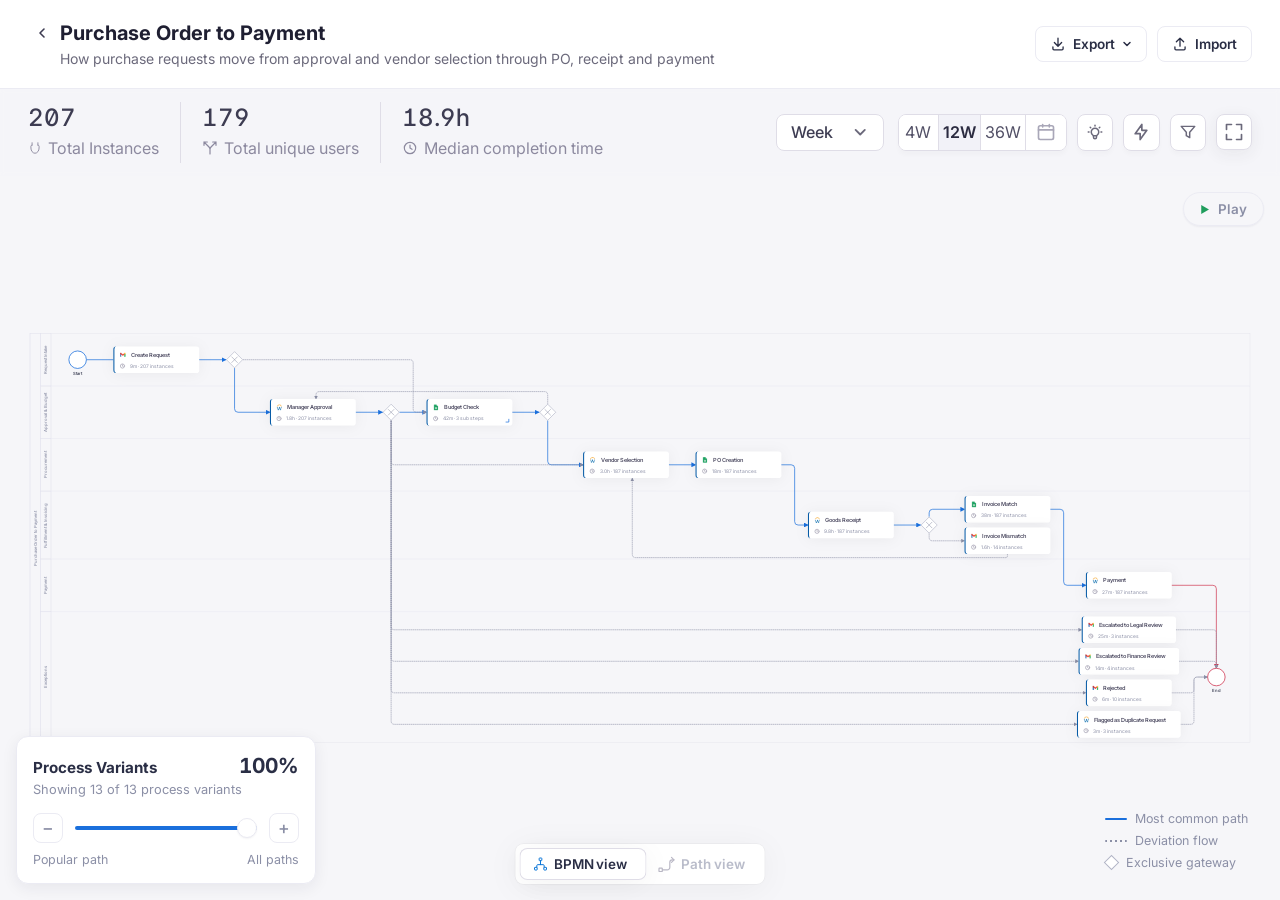
==== commit b17f7cb0: "Score card: expanded toggle moves to the bottom and reads Show less Co-Authored-By: Claude Opus 5.5 " ====
--- a/lens.html
+++ b/lens.html
@@ -604,7 +604,10 @@
 .ta-reco-title { font-size: 14px; line-height: 17px; font-weight: 500; color: #3d3c52; }
 .ta-reco-body { font-size: 11px; line-height: 16px; color: #6b697b; }
 .ta-section { display: flex; flex-direction: column; gap: 12px; }
-.ta-know { margin: -16px -18px 0; border-top: 1px solid #eef0f3; }
+.ta-know { display: flex; flex-direction: column; margin: -16px -18px 0; border-top: 1px solid #eef0f3; }
+/* Open: the signals come first and the toggle drops to the card's bottom edge. */
+.ta-know.open .ta-know-toggle { order: 2; border-top: 1px solid #eef0f3; }
+.ta-know.open .ta-know-body { padding-top: 16px; }
 .ta-know-toggle { display: flex; align-items: center; justify-content: center; gap: 6px; width: 100%; padding: 14px 18px; border: none; background: none; font-size: 15px; line-height: 18px; font-weight: 600; color: #111827; cursor: pointer; }
 .ta-know-toggle:hover { color: #0975d7; }
 .ta-know-chevron { color: #6b697b; transition: transform 0.15s ease; }
@@ -13823,6 +13826,7 @@
   const open = this.getAttribute('aria-expanded') !== 'true';
   this.setAttribute('aria-expanded', String(open));
   d3.select('#ta-know').classed('open', open);
+  d3.select(this).select('span').text(open ? 'Show less' : 'See why?');
   document.getElementById('ta-know-body').hidden = !open;
 });
 d3.selectAll('.td-info')
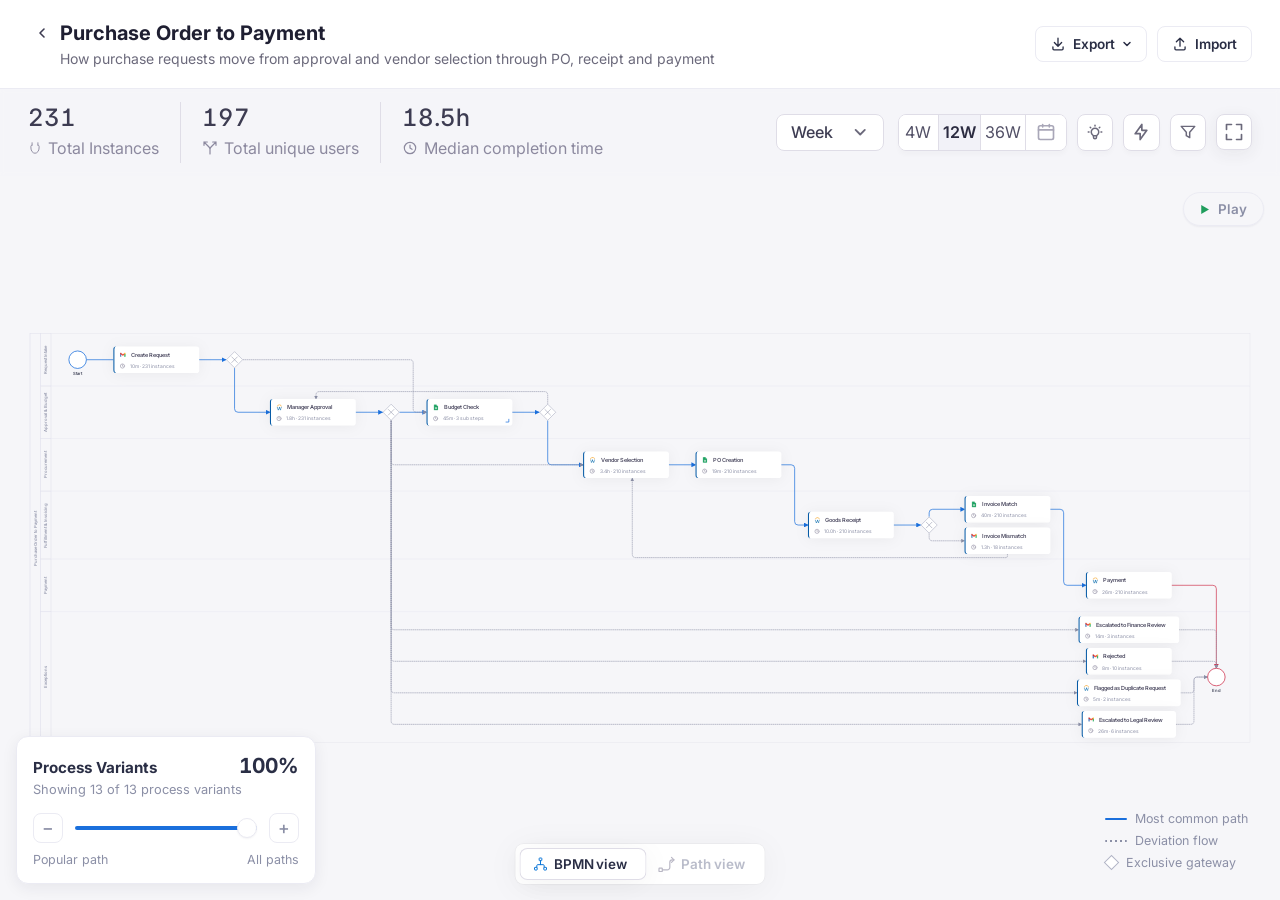
==== commit e9b25476: "See why? toggle: 13px regular Co-Authored-By: Claude Opus 5.5 <noreply@anthropic.com> Claude-Session" ====
--- a/lens.html
+++ b/lens.html
@@ -608,7 +608,7 @@
 /* Open: the signals come first and the toggle drops to the card's bottom edge. */
 .ta-know.open .ta-know-toggle { order: 2; border-top: 1px solid #eef0f3; }
 .ta-know.open .ta-know-body { padding-top: 16px; }
-.ta-know-toggle { display: flex; align-items: center; justify-content: center; gap: 6px; width: 100%; padding: 14px 18px; border: none; background: none; font-size: 15px; line-height: 18px; font-weight: 600; color: #111827; cursor: pointer; }
+.ta-know-toggle { display: flex; align-items: center; justify-content: center; gap: 6px; width: 100%; padding: 14px 18px; border: none; background: none; font-size: 13px; line-height: 16px; font-weight: 400; color: #111827; cursor: pointer; }
 .ta-know-toggle:hover { color: #0975d7; }
 .ta-know-chevron { color: #6b697b; transition: transform 0.15s ease; }
 .ta-know.open .ta-know-chevron { transform: rotate(180deg); }
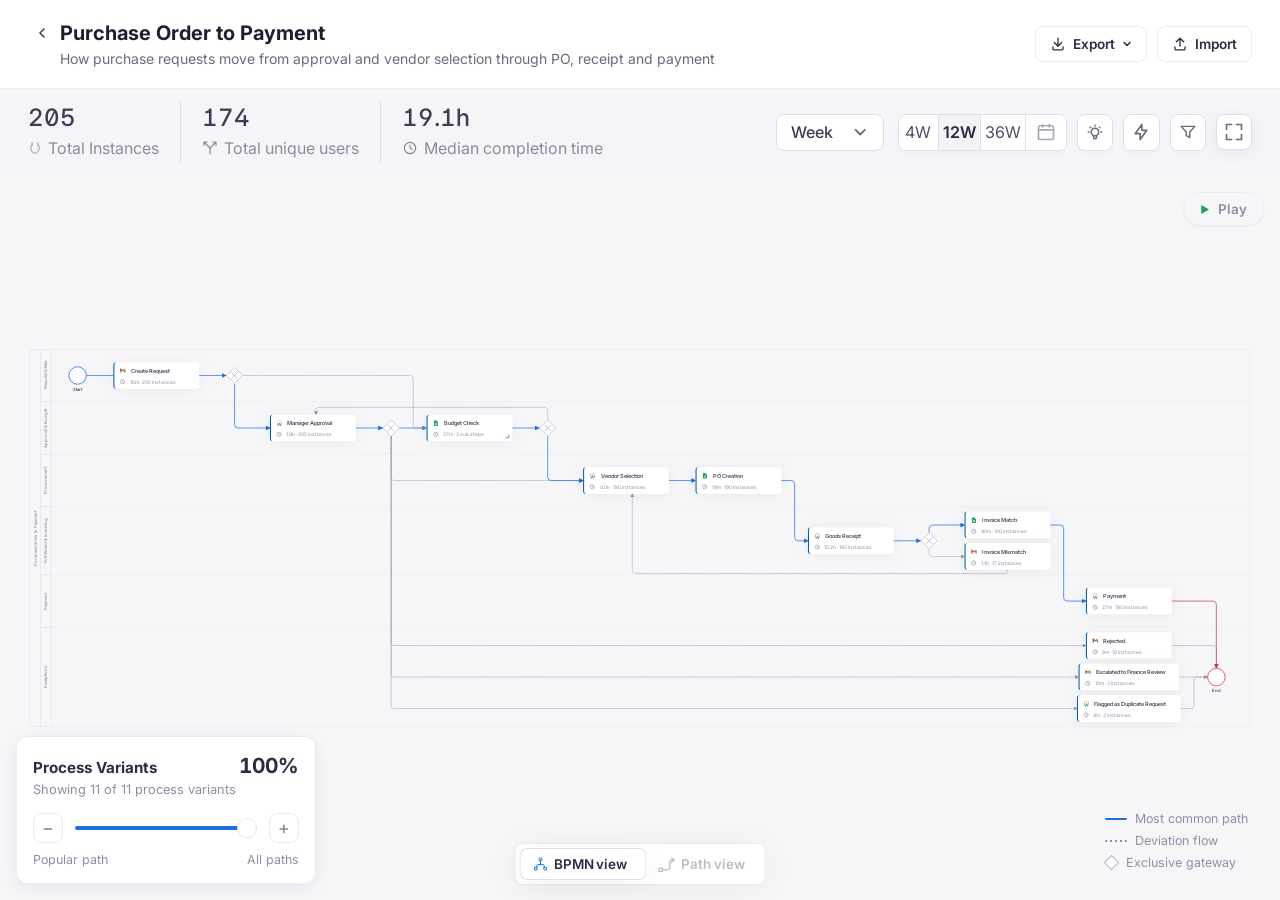
==== commit 46fc0baf: "Signals count in grey Co-Authored-By: Claude Opus 5.5 <noreply@anthropic.com> Claude-Session: https:" ====
--- a/lens.html
+++ b/lens.html
@@ -616,8 +616,7 @@
 .ta-know-body[hidden] { display: none; }
 .ta-section-head { display: flex; align-items: center; justify-content: space-between; gap: 12px; }
 .ta-h { margin: 0; font-size: 15px; line-height: 18px; font-weight: 600; color: #111827; }
-.ta-why-count { font-size: 14px; line-height: 17px; font-weight: 600; color: #15803d; }
-.ta-why-count.mixed { color: #976c07; }
+.ta-why-count { font-size: 14px; line-height: 17px; font-weight: 600; color: #6b697b; }
 .ta-signals { display: flex; flex-direction: column; gap: 8px; }
 .ta-group { display: flex; flex-direction: column; gap: 8px; }
 .ta-group-head { display: inline-flex; align-items: center; gap: 5px; height: 23px; padding: 4px 0; box-sizing: border-box; font-size: 12px; line-height: 15px; color: #3d3c52; }
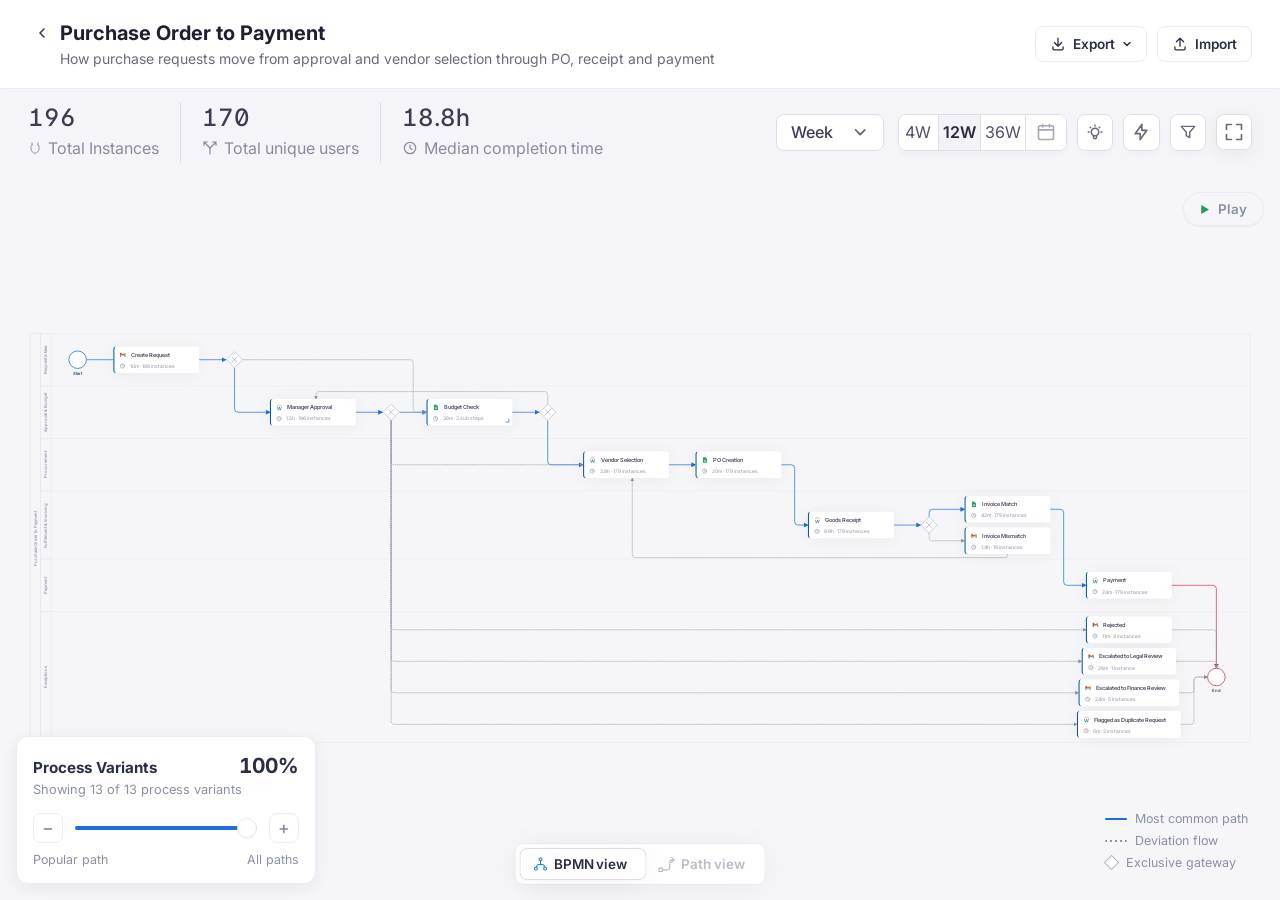
==== commit 0aae86a4: "Why it scores heading: tier-coloured icon Co-Authored-By: Claude Opus 5.5 <noreply@anthropic.com> Cl" ====
--- a/lens.html
+++ b/lens.html
@@ -590,6 +590,10 @@
 .ta-impact strong { font-size: 24px; line-height: 26px; font-weight: 600; color: #3d3c52; white-space: nowrap; font-feature-settings: 'ss01' on, 'salt' on, 'ss03' on, 'ss04' on; }
 .ta-impact span { font-size: 12px; line-height: 15px; color: #4b5563; }
 .ta-why { display: flex; flex-direction: column; gap: 8px; padding-bottom: 18px; }
+.ta-why-title { display: flex; align-items: center; gap: 8px; }
+.ta-why-icon { width: 19px; height: 19px; border-radius: 54px; display: inline-flex; align-items: center; justify-content: center; flex: none; background: linear-gradient(180deg, #d9fbee 0%, #e3eac6 100%); color: #12924f; }
+.ta-why-icon.medium { background: linear-gradient(180deg, #fef3c7 0%, #fde8c8 100%); color: #b45309; }
+.ta-why-icon.low { background: linear-gradient(180deg, #fee2e2 0%, #fde4e4 100%); color: #b91c1c; }
 .ta-why-h { margin: 0; font-size: 15px; line-height: 18px; font-weight: 600; color: #111827; }
 .ta-why .ta-score-text { white-space: nowrap; overflow: hidden; text-overflow: ellipsis; }
 .ta-why-chips { display: flex; flex-wrap: wrap; gap: 6px; margin-top: 4px; }
@@ -3557,7 +3561,7 @@
           </div>
           <div class="ta-impact" id="ta-impact"></div>
           <div class="ta-why">
-            <h3 class="ta-why-h" id="ta-why-heading">Why it scores high</h3>
+            <div class="ta-why-title"><span class="ta-why-icon" id="ta-why-icon" aria-hidden="true"><svg width="14" height="14" viewBox="0 0 14 14" fill="none"><path d="M7.6 1.2 2.3 8h4.1l-.7 4.8L11 6H6.9z" fill="currentColor"/></svg></span><h3 class="ta-why-h" id="ta-why-heading">Why it scores high</h3></div>
             <p class="ta-score-text" id="ta-score-text"></p>
             <div class="ta-why-chips" id="ta-why-chips"></div>
           </div>
@@ -12796,6 +12800,7 @@
   };
   const counted = [...signals, execution].filter((sg) => sg.ok !== null);
   const favorable = counted.filter((sg) => sg.ok).length;
+  d3.select('#ta-why-icon').attr('class', `ta-why-icon ${m.tier}`);
   d3.select('#ta-why-heading').text(m.tier === 'high' ? 'Why it scores high' : m.tier === 'medium' ? 'Why it scores moderate' : 'Why it scores low');
   // Chips for the signals that help the score: the first three, then "+N".
   const CHIP_LABEL = { Frequency: 'Frequent', Consistency: 'Consistent', 'Deviation rate': 'Few deviations', 'Rework rate': 'Low rework', 'Human judgment': 'Low judgement', Applications: 'Single app', 'Avg. duration': 'Worth the time', Executions: 'Enough runs' };
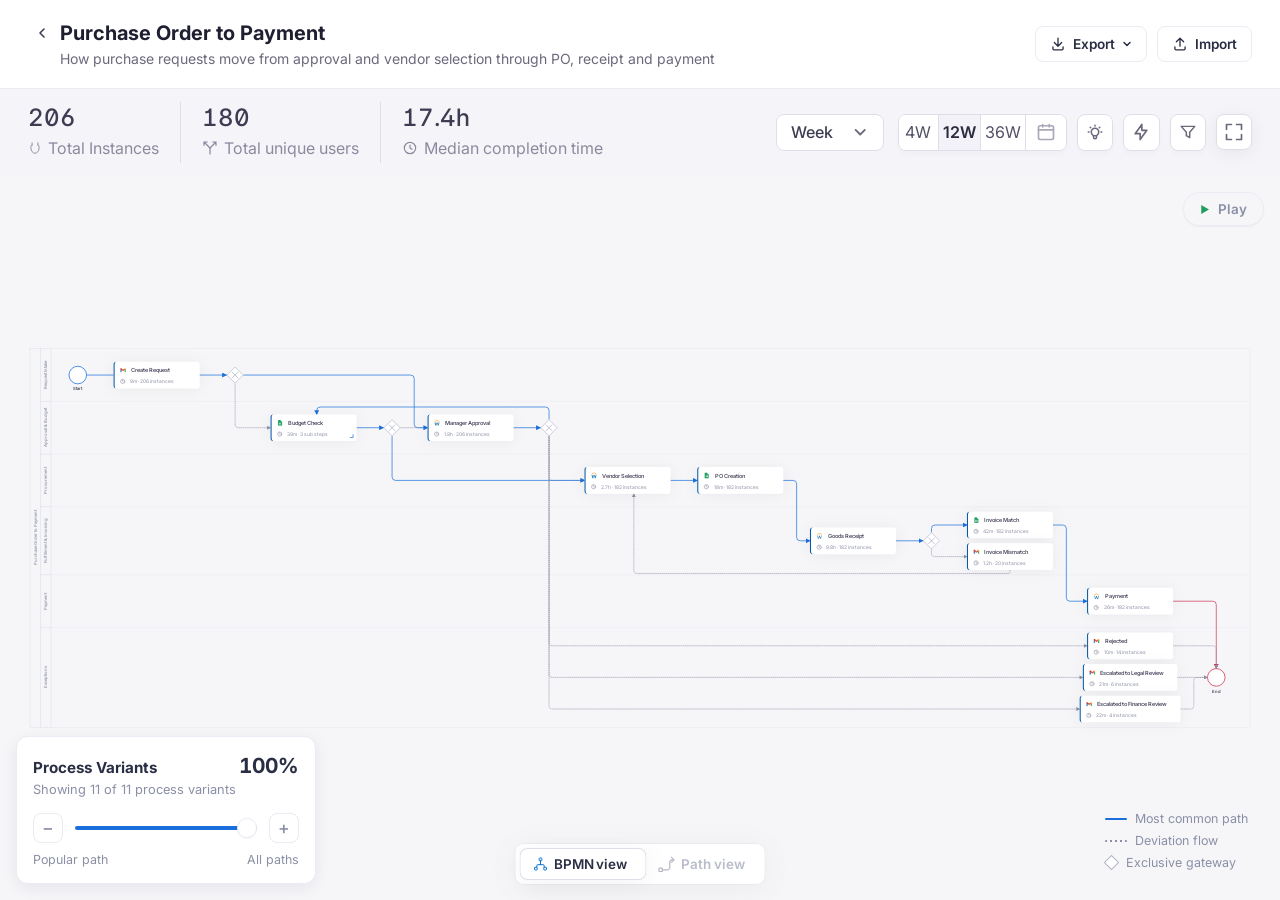
==== commit 596c51c6: "Automation steps subtitle: drop app icon Co-Authored-By: Claude Opus 5.5 <noreply@anthropic.com> Cla" ====
--- a/lens.html
+++ b/lens.html
@@ -12876,7 +12876,7 @@
   const appIcon = meta && meta.appId ? (THC_APP_ICONS[String(meta.appId).toLowerCase()] || '') : '';
   const apps = meta && meta.appId ? [meta.appId] : [];
   d3.select('#ta-steps-meta').html(apps.length
-    ? `${appIcon}${apps.length} App${apps.length === 1 ? '' : 's'} • ${apps.map(escapeHtml).join(' & ')}`
+    ? `${apps.length} App${apps.length === 1 ? '' : 's'} • ${apps.map(escapeHtml).join(' & ')}`
     : `${subtypes.length} sub-step${subtypes.length === 1 ? '' : 's'}`);
   // Time per run that the automatable sub-steps account for.
   const autoShare = d3.sum(subtypes, (st) => {
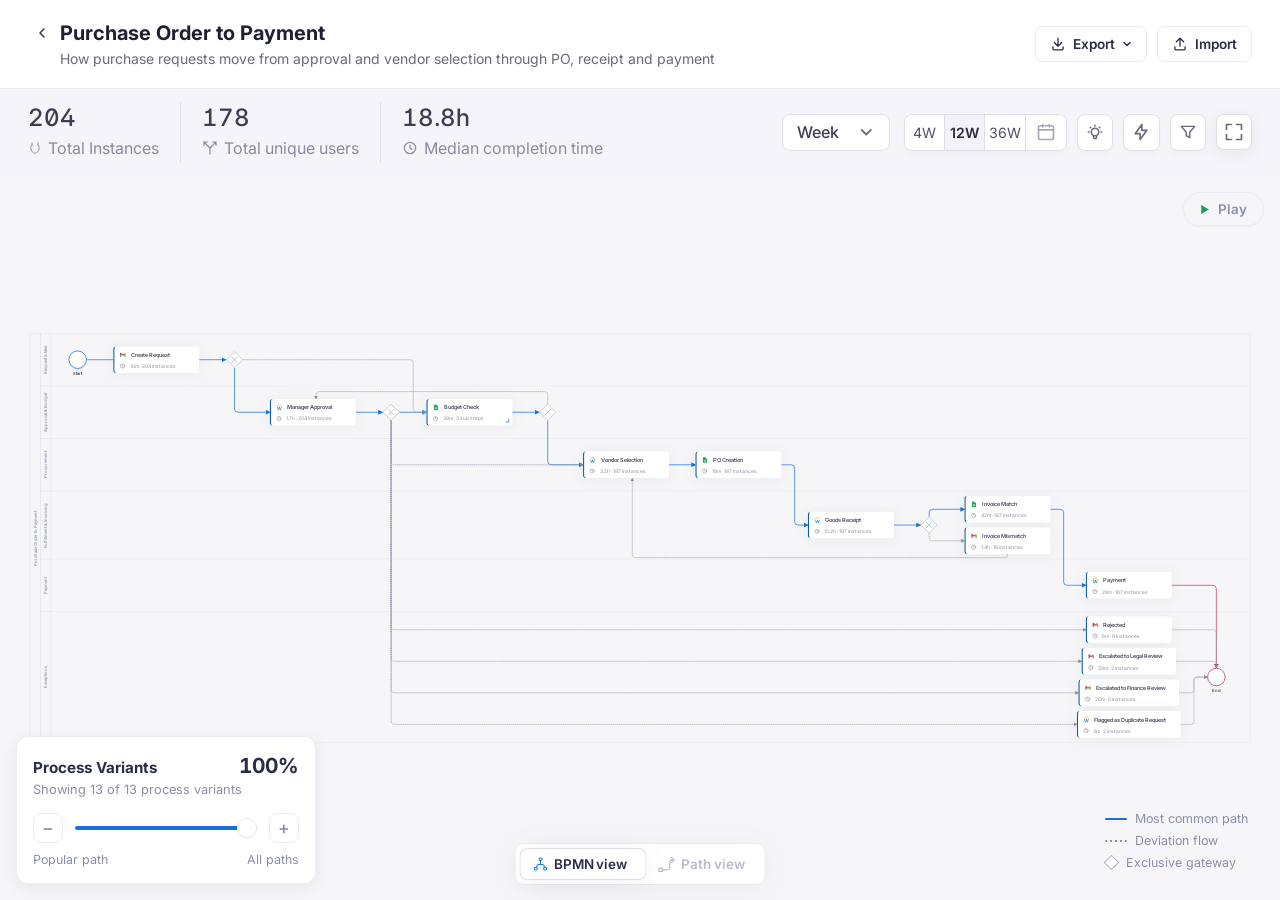
==== commit 3a5691e3: "Date range segments: 2px smaller text Co-Authored-By: Claude Opus 5.5 <noreply@anthropic.com> Claude" ====
--- a/lens.html
+++ b/lens.html
@@ -1461,7 +1461,7 @@
 .dash-seg button { height: 100%; min-width: 48px; padding: 0 14px; border: none; border-right: 1px solid #dfdde7; background: #fff; font: inherit; font-size: 14px; font-weight: 400; color: #525066; cursor: pointer; display: inline-flex; align-items: center; justify-content: center; }
 .dash-seg button:last-child { border-right: none; }
 .date-range-seg { box-sizing: border-box; min-width: 160.15px; height: 36.87px; border: 1.15px solid #dfdde7; border-radius: 8px; box-shadow: 0 4.6px 4.6px rgba(0, 0, 0, 0.02); }
-.date-range-seg button { flex: 1 0 auto; min-width: 40px; padding: 0 4px; box-sizing: border-box; border-radius: 0; font-family: Inter, -apple-system, BlinkMacSystemFont, "Segoe UI", sans-serif; font-size: 16.13px; line-height: 23px; }
+.date-range-seg button { flex: 1 0 auto; min-width: 40px; padding: 0 4px; box-sizing: border-box; border-radius: 0; font-family: Inter, -apple-system, BlinkMacSystemFont, "Segoe UI", sans-serif; font-size: 14.13px; line-height: 21px; }
 .toolbar-date { display: flex; align-items: center; gap: 14px; }
 body.app-fullscreen .toolbar-date { display: none; }
 .dash-seg button.active { background: #f2f2f8; font-weight: 600; color: #2b2b40; }
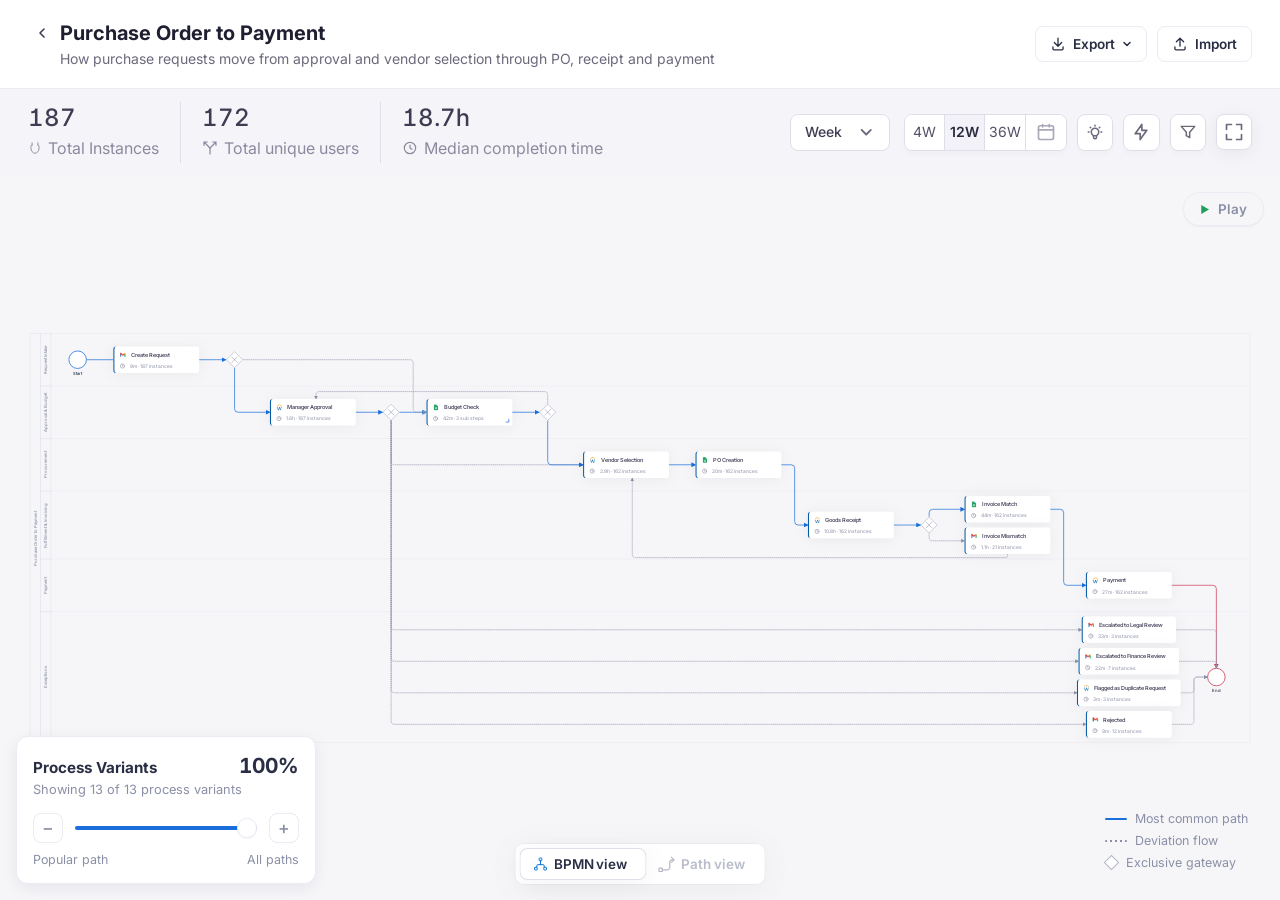
==== commit 7847b65c: "Toolbar buttons, granularity and date range at 14px Co-Authored-By: Claude Opus 5.5 <noreply@anthrop" ====
--- a/lens.html
+++ b/lens.html
@@ -1455,13 +1455,13 @@
 .dash-title { margin-top: 0; }
 .dash-controls { display: flex; align-items: center; gap: 12px; flex-wrap: wrap; }
 .dash-select { position: relative; display: inline-flex; align-items: center; }
-.dash-select select { appearance: none; -webkit-appearance: none; box-sizing: border-box; height: 37.83px; padding: 0 41.45px 0 13.83px; border: 1.15px solid #dfdde7; border-radius: 8px; background: #fff; font-family: Inter, -apple-system, BlinkMacSystemFont, "Segoe UI", sans-serif; font-size: 16.13px; line-height: 23px; font-weight: 500; color: #3d3c52; cursor: pointer; }
+.dash-select select { appearance: none; -webkit-appearance: none; box-sizing: border-box; height: 37.83px; padding: 0 41.45px 0 13.83px; border: 1.15px solid #dfdde7; border-radius: 8px; background: #fff; font-family: Inter, -apple-system, BlinkMacSystemFont, "Segoe UI", sans-serif; font-size: 14px; line-height: 20px; font-weight: 500; color: #3d3c52; cursor: pointer; }
 .dash-select svg { position: absolute; right: 13.83px; pointer-events: none; }
 .dash-seg { display: inline-flex; align-items: center; height: 40px; border: 1px solid #dfdde7; border-radius: 8px; overflow: hidden; background: #fff; }
 .dash-seg button { height: 100%; min-width: 48px; padding: 0 14px; border: none; border-right: 1px solid #dfdde7; background: #fff; font: inherit; font-size: 14px; font-weight: 400; color: #525066; cursor: pointer; display: inline-flex; align-items: center; justify-content: center; }
 .dash-seg button:last-child { border-right: none; }
 .date-range-seg { box-sizing: border-box; min-width: 160.15px; height: 36.87px; border: 1.15px solid #dfdde7; border-radius: 8px; box-shadow: 0 4.6px 4.6px rgba(0, 0, 0, 0.02); }
-.date-range-seg button { flex: 1 0 auto; min-width: 40px; padding: 0 4px; box-sizing: border-box; border-radius: 0; font-family: Inter, -apple-system, BlinkMacSystemFont, "Segoe UI", sans-serif; font-size: 14.13px; line-height: 21px; }
+.date-range-seg button { flex: 1 0 auto; min-width: 40px; padding: 0 4px; box-sizing: border-box; border-radius: 0; font-family: Inter, -apple-system, BlinkMacSystemFont, "Segoe UI", sans-serif; font-size: 14px; line-height: 20px; }
 .toolbar-date { display: flex; align-items: center; gap: 14px; }
 body.app-fullscreen .toolbar-date { display: none; }
 .dash-seg button.active { background: #f2f2f8; font-weight: 600; color: #2b2b40; }
@@ -2202,7 +2202,7 @@
 .ai-summary-btn.active { background: var(--accent-ui); color: #ffffff; border-color: var(--accent-ui); }
 .ai-summary-btn.active svg { color: #ffffff; }
 /* Toolbar buttons (Insights, Automation, Filter): outlined, design-system style. */
-#insights-btn.ai-summary-btn, #automation-opps-btn.ai-summary-btn, #filter-btn.ai-summary-btn { height: 36.5px; box-sizing: border-box; gap: 9px; padding: 6.75px 13.5px; background: #fff; border: 1px solid #dfdde7; border-radius: 8px; box-shadow: 0 4px 4px rgba(0, 0, 0, 0.02); font-family: Inter, -apple-system, BlinkMacSystemFont, "Segoe UI", sans-serif; font-size: 15.75px; line-height: 22px; font-weight: 600; color: #3d3c52; }
+#insights-btn.ai-summary-btn, #automation-opps-btn.ai-summary-btn, #filter-btn.ai-summary-btn { h